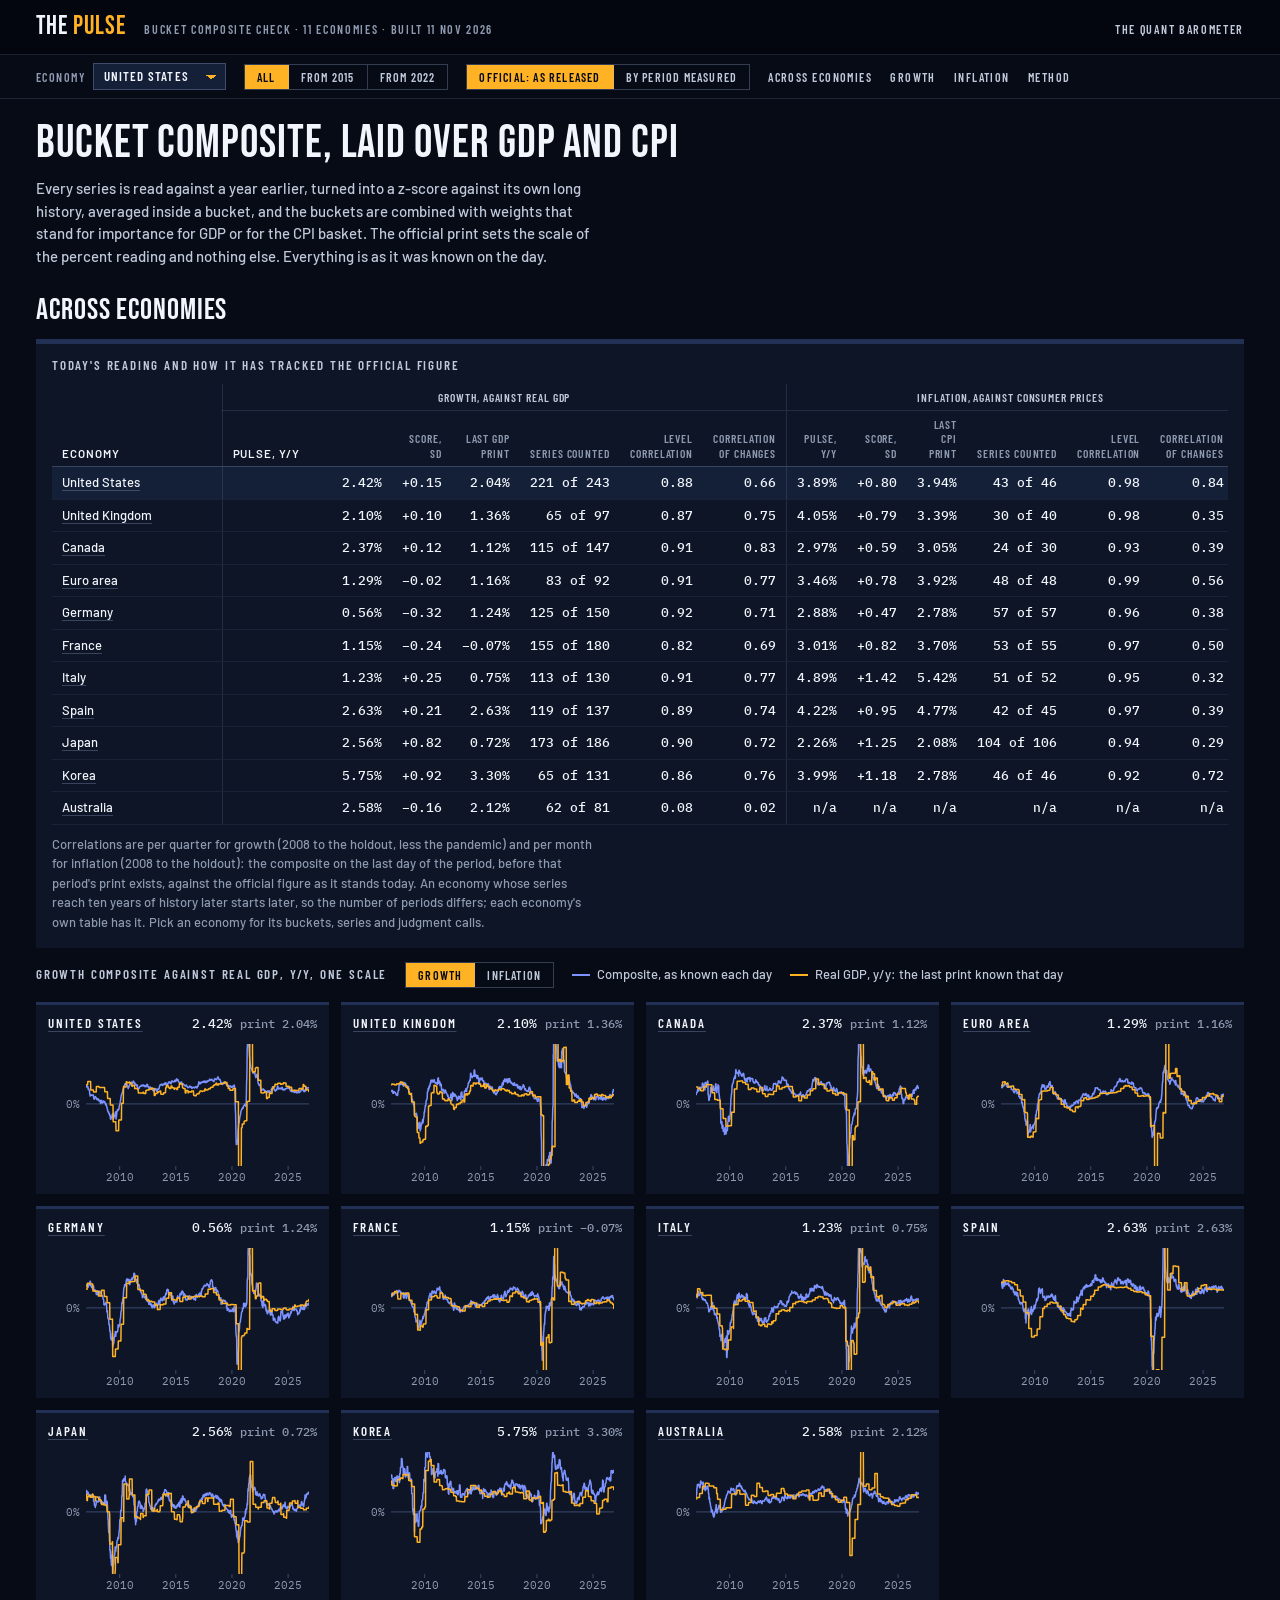
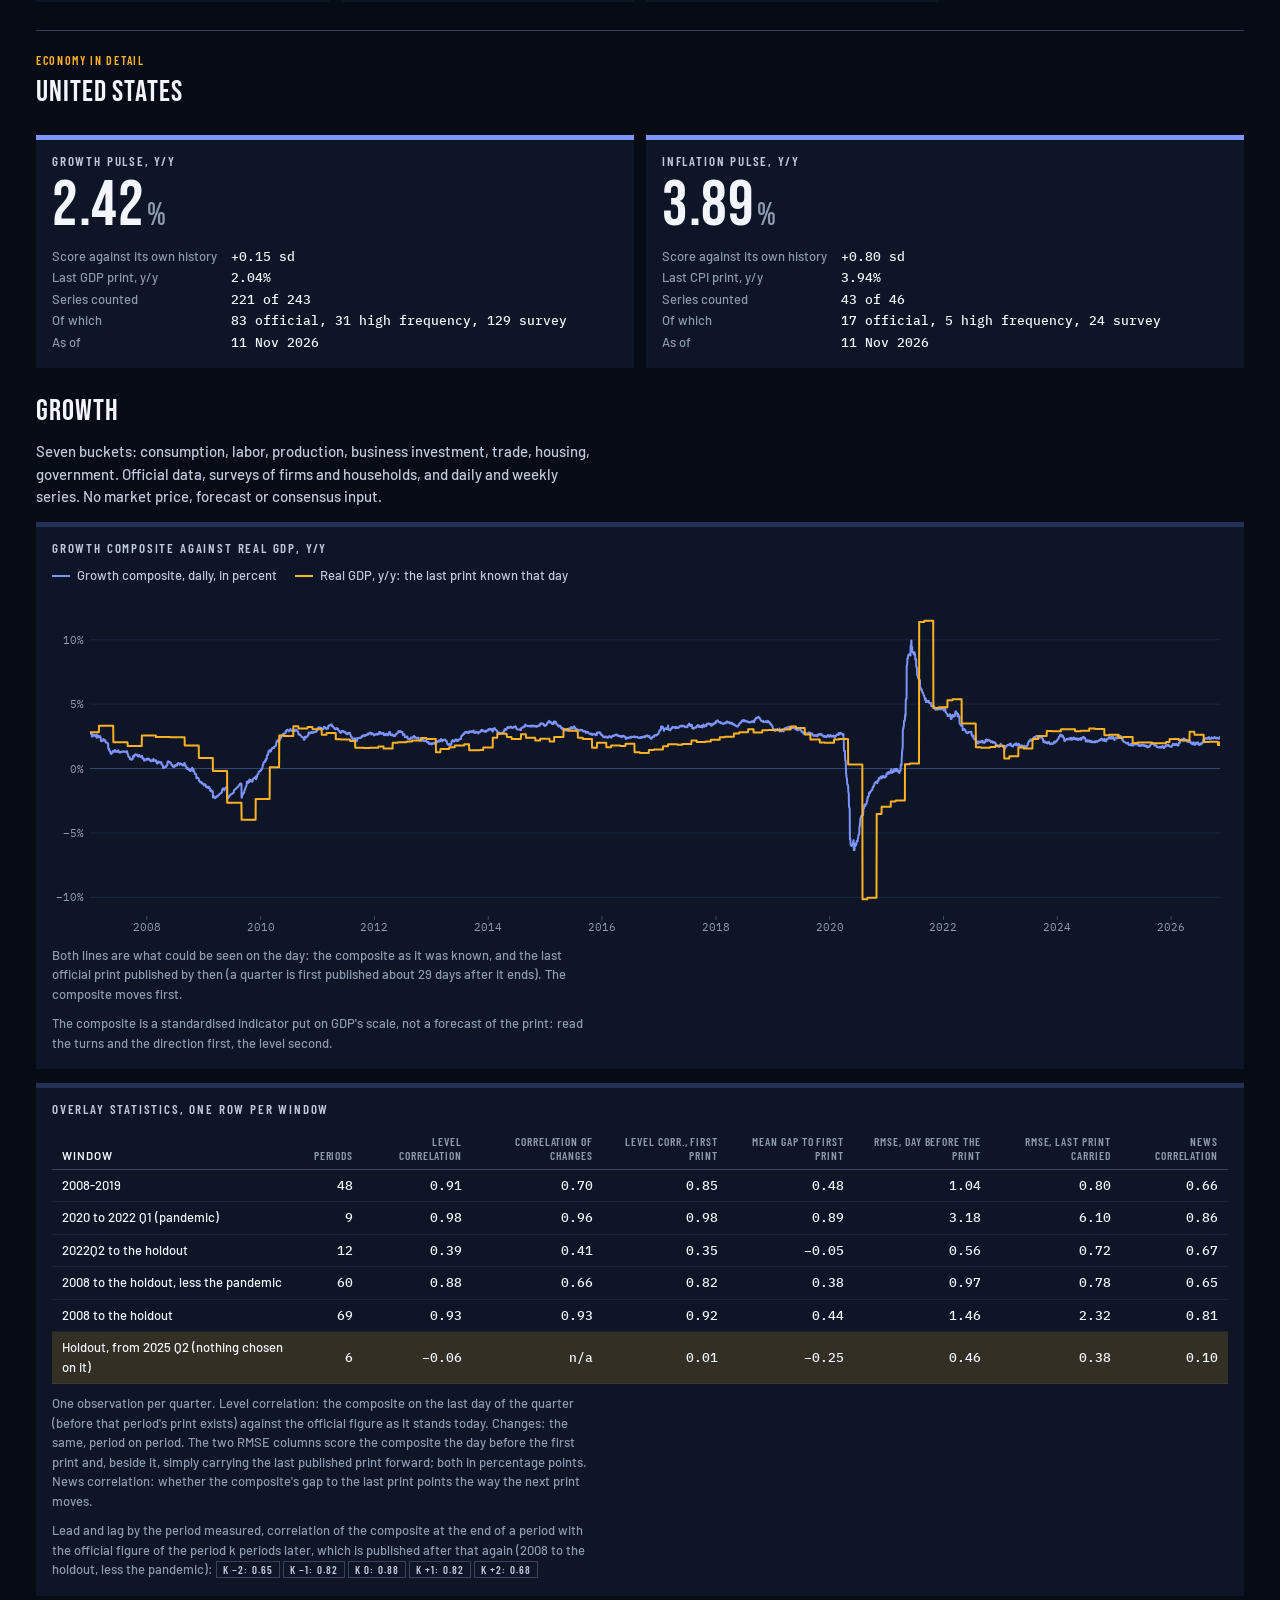
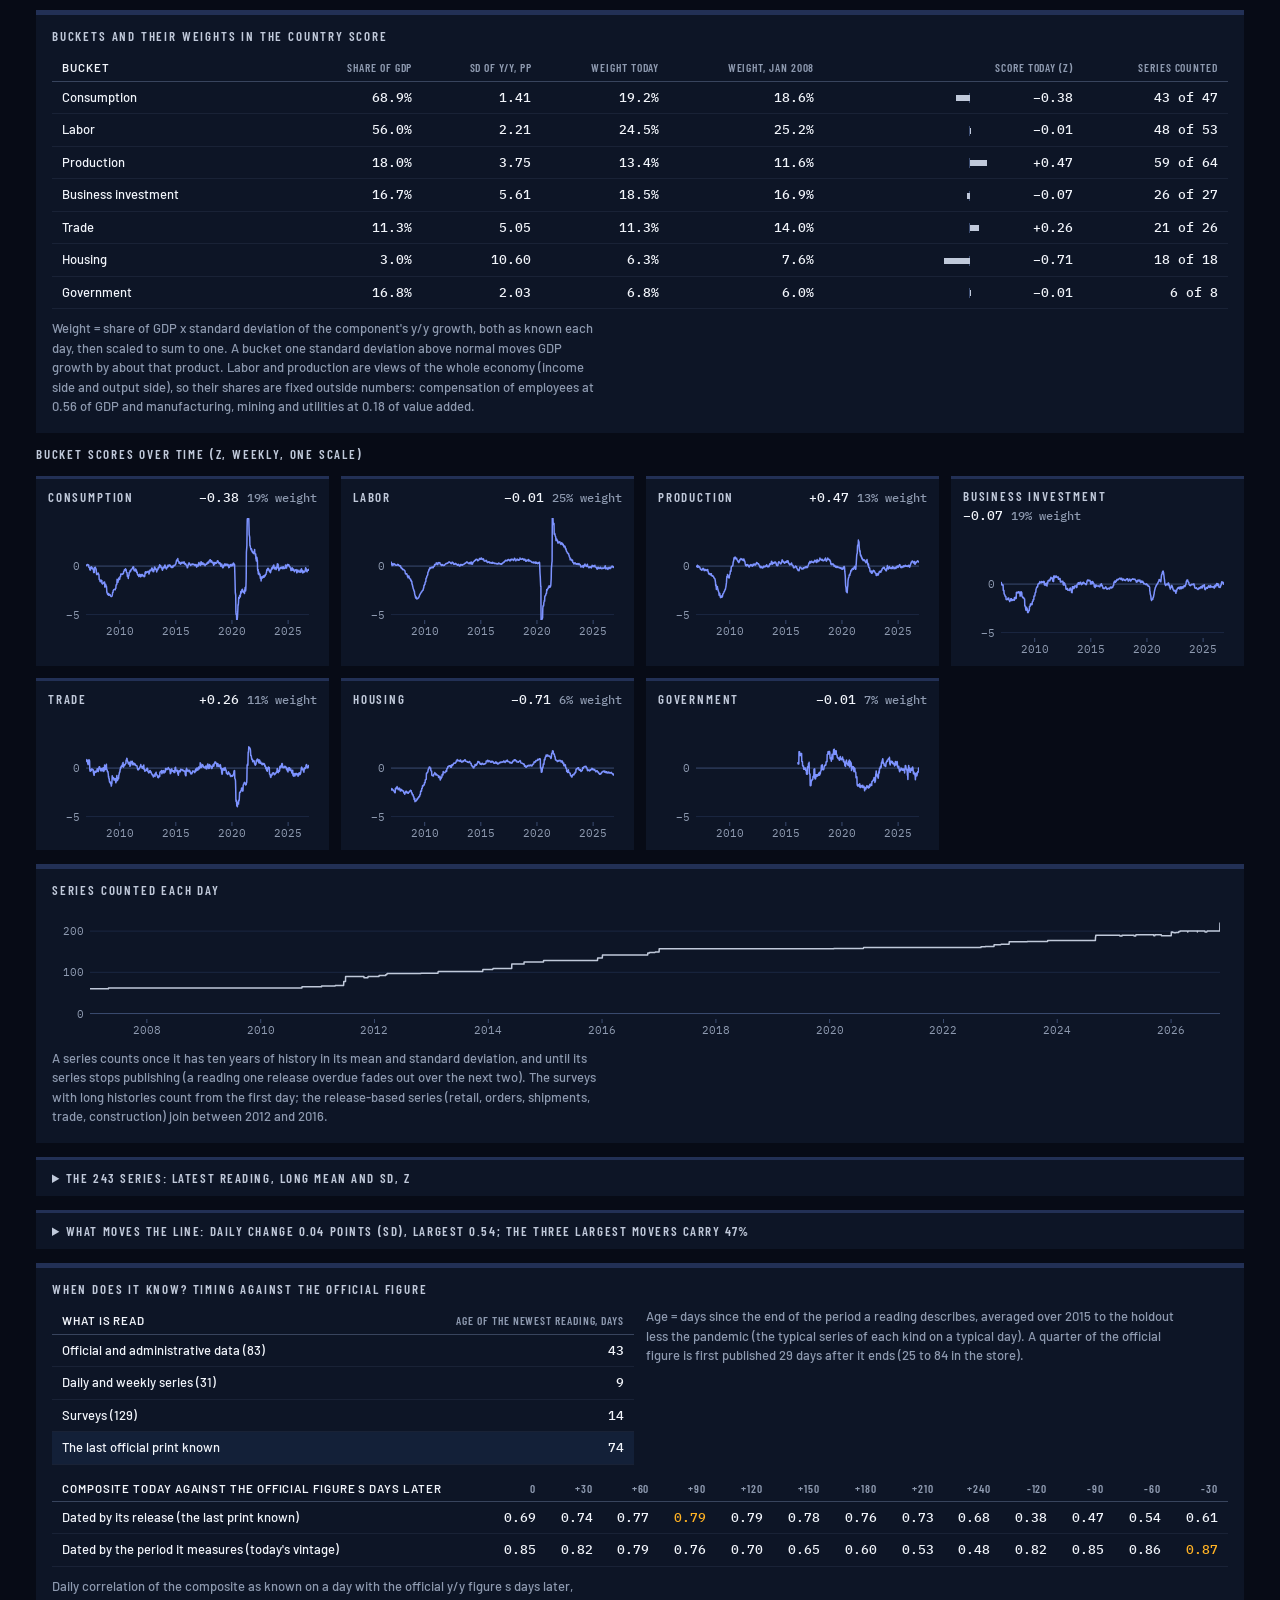
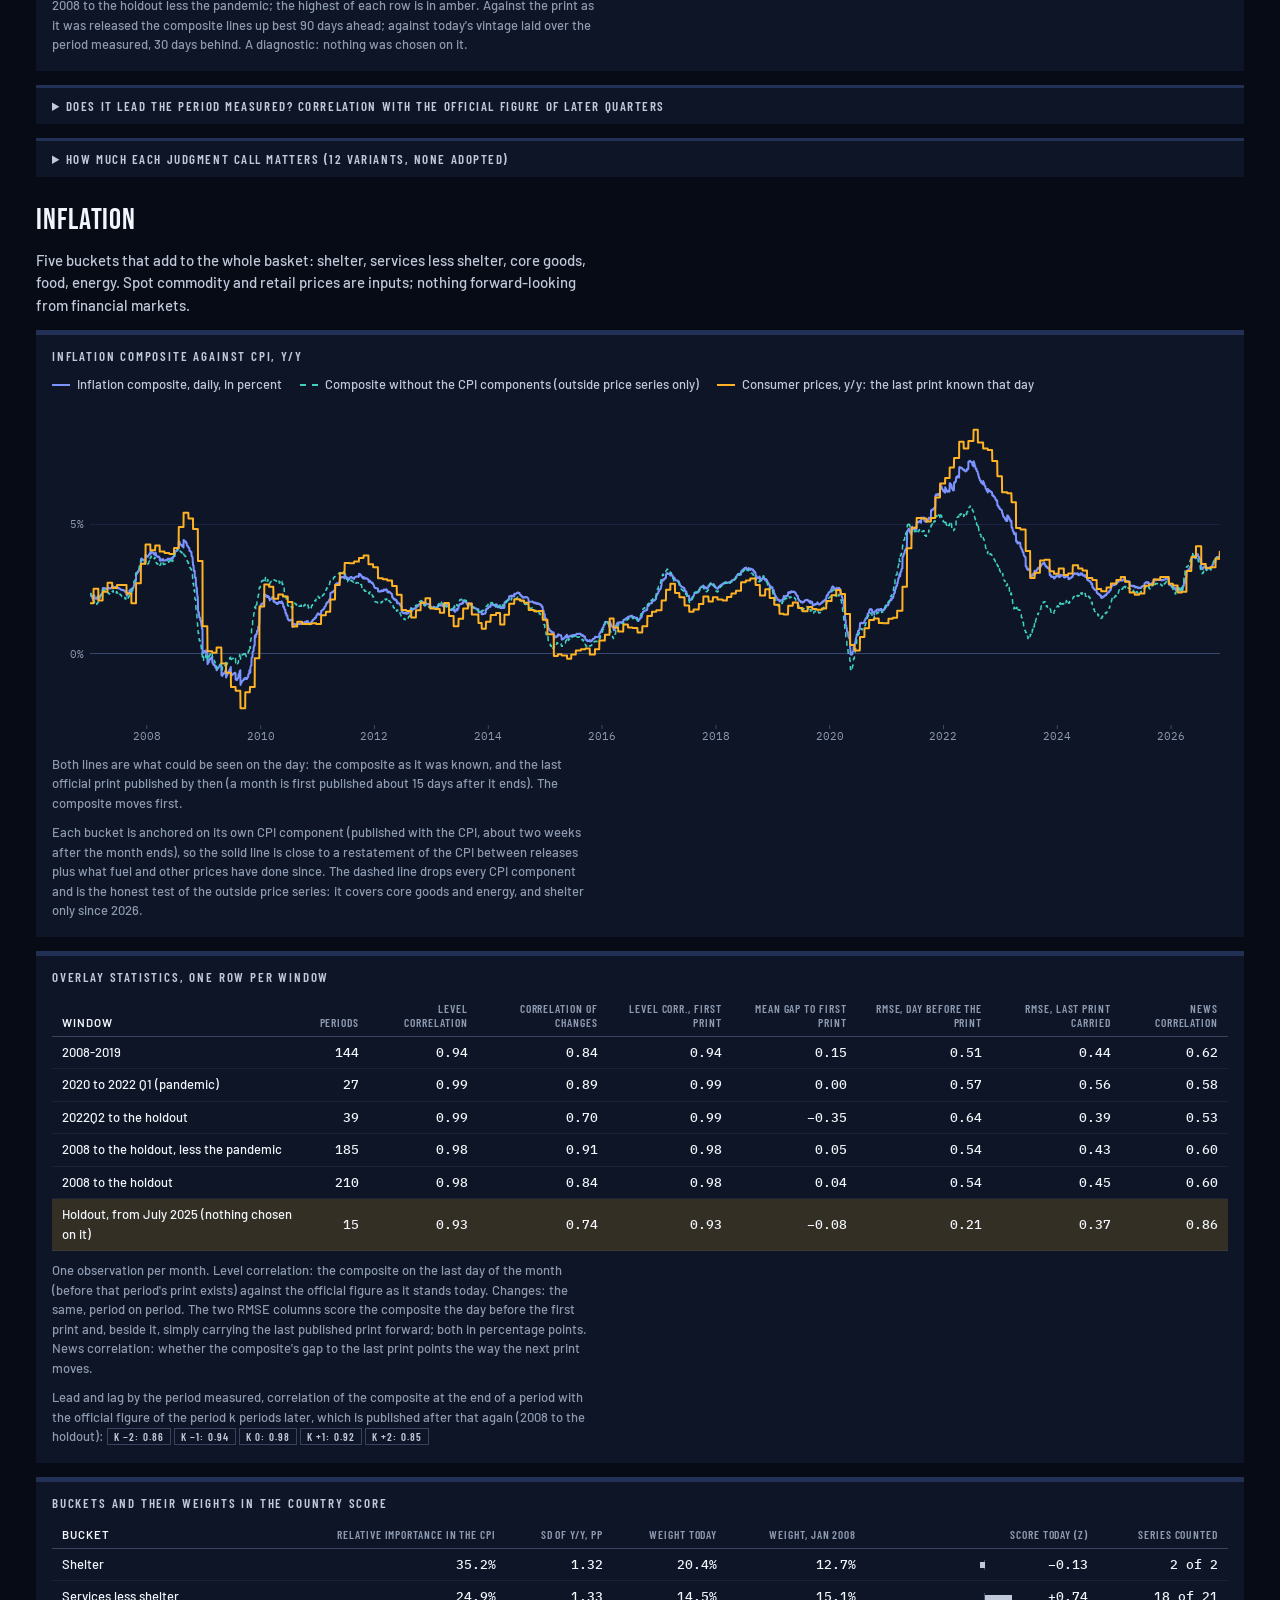
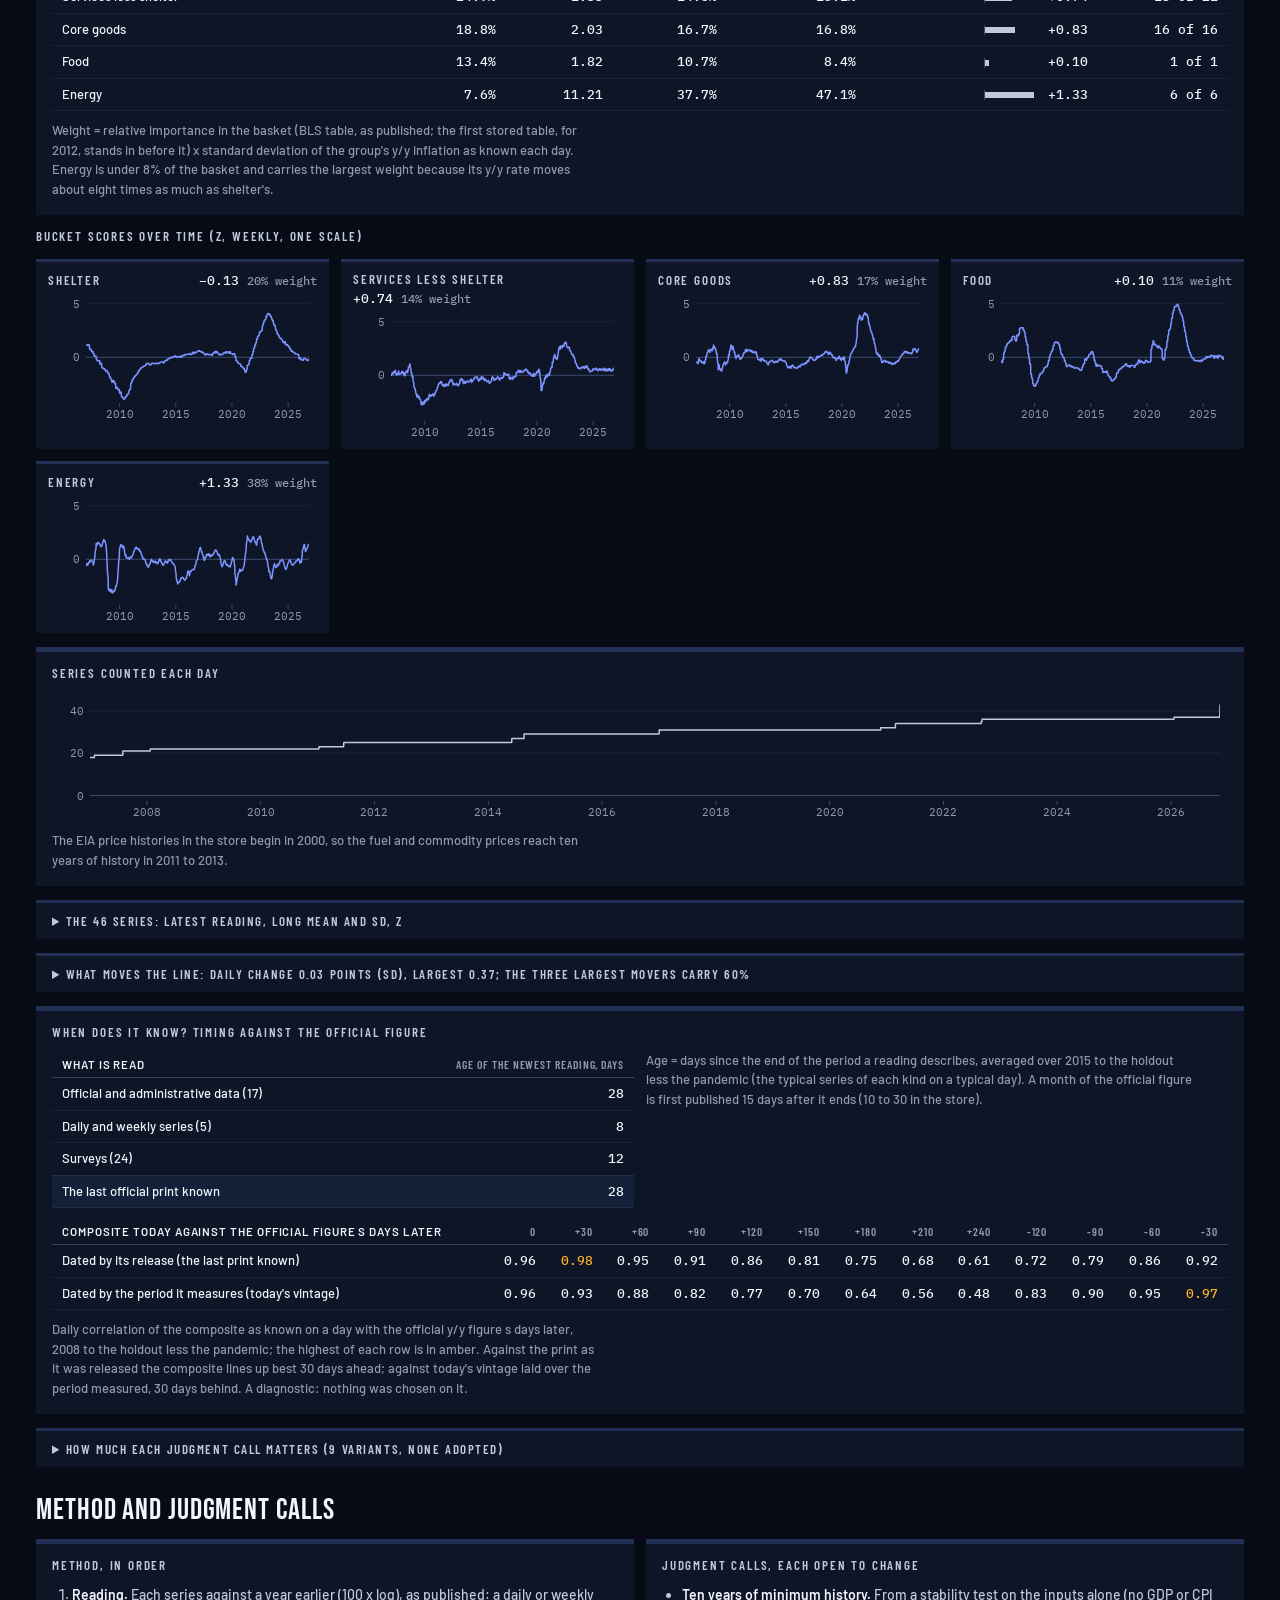
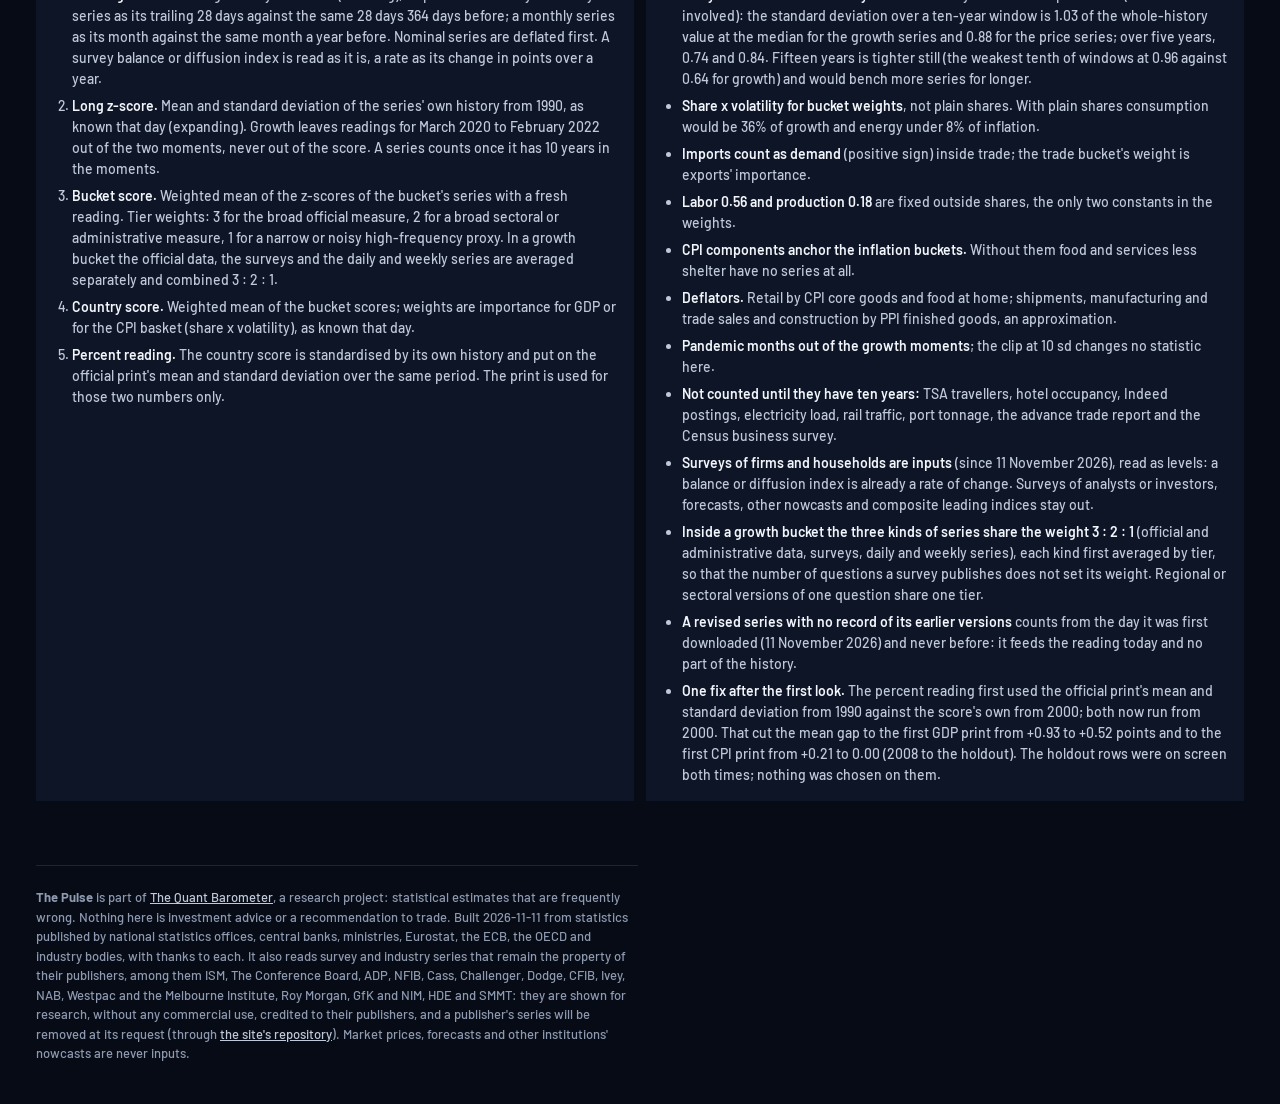
==== pulse/index.html @ 600da740 "Site build 2026-11-11 01:05 UTC (nowcasts run 2026-11-11 00:55 UTC)" ====
<!doctype html>
<html lang="en-GB" data-macro-site="barometer">
<meta charset="utf-8">
<meta name="viewport" content="width=device-width, initial-scale=1, viewport-fit=cover">
<link rel="icon" href="data:,">
<meta name="description" content="The Pulse: a daily reading of growth and inflation against a year earlier for eleven economies, built from published statistics, surveys and high-frequency data, every figure dated by when it was published.">
<style>body { margin: 0; } img { max-width: 100%; } [hidden] { display: none !important; }
.home { margin-left: auto; color: var(--ink-2); font: 600 12px/1.2 var(--font-cond); letter-spacing: 0.14em; text-transform: uppercase; text-decoration: none; }
.home:hover { color: var(--amber); }
.foot { border-top: 1px solid var(--line-2); margin-top: 8px; padding-block: 22px 40px; color: var(--ink-3); font-size: 13px; max-width: 86ch; }
.foot a { color: var(--ink-2); }</style>
<title>The Pulse · The Quant Barometer</title>
<meta name="claude:viewport-fit-sides" content="cover">
<link rel="stylesheet" href="https://fonts.googleapis.com/css2?family=Barlow:wght@400;500;600&family=Barlow+Condensed:wght@500;600&family=Bebas+Neue&family=IBM+Plex+Mono:wght@400;500&display=swap">
<style>
/* The Quant Macro family look (site/barometer/assets/base.css): midnight navy, amber mark, cobalt for
   "ours". One theme by design, so every colour is set here. */
:root {
  color-scheme: dark;
  --bg: #070b16; --block: #03060e; --s-1: #0d1526; --s-2: #132038; --s-3: #1b2740;
  --card-rule: #223055; --ink-1: #f2f5fb; --ink-2: #c0c9da; --ink-3: #8e9ab0; --ink-4: #56617a;
  --line-1: rgba(170,190,235,0.08); --line-2: rgba(170,190,235,0.14); --line-3: rgba(170,190,235,0.28);
  --grid: #1a2641; --axis: #3a4b70;
  --ours: #7d93ff; --official: #ffb224; --alt: #3fd0c0; --amber: #ffb224; --amber-soft: rgba(255,178,36,0.16);
  --font-display: "Bebas Neue", "Oswald", Impact, "Arial Narrow", sans-serif;
  --font-ui: "Barlow", system-ui, -apple-system, "Segoe UI", Roboto, sans-serif;
  --font-cond: "Barlow Condensed", "Barlow", "Arial Narrow", sans-serif;
  --font-num: "IBM Plex Mono", ui-monospace, SFMono-Regular, Menlo, Consolas, monospace;
}
* { box-sizing: border-box; }
body { background: var(--bg); color: var(--ink-1); font: 500 14px/1.5 var(--font-ui); -webkit-font-smoothing: antialiased; }
.band { background: var(--block); border-bottom: 1px solid var(--line-2); }
.wrap { max-width: 1240px; margin: 0 auto; padding-left: max(16px, env(safe-area-inset-left, 0px)); padding-right: max(16px, env(safe-area-inset-right, 0px)); }
.top { display: flex; flex-wrap: wrap; align-items: baseline; gap: 6px 18px; padding-block: 14px; }
.mark { font: 400 26px/1 var(--font-display); letter-spacing: 0.04em; }
.mark i { font-style: normal; color: var(--amber); }
.kick { font: 600 12px/1.2 var(--font-cond); letter-spacing: 0.14em; text-transform: uppercase; color: var(--ink-3); }
main.wrap { padding-block: 22px 56px; display: flex; flex-direction: column; gap: 28px; }
h1 { margin: 0; font: 400 clamp(30px, 5vw, 46px)/1 var(--font-display); letter-spacing: 0.02em; text-wrap: balance; }
h2 { margin: 0; font: 400 30px/1 var(--font-display); letter-spacing: 0.03em; }
h3 { margin: 0; font: 600 13px/1.2 var(--font-cond); letter-spacing: 0.14em; text-transform: uppercase; color: var(--ink-2); }
p { margin: 0; }
.lede { max-width: 70ch; color: var(--ink-2); font-size: 15px; }
.note { max-width: 78ch; color: var(--ink-3); font-size: 13px; }
.tiles { display: grid; grid-template-columns: repeat(auto-fit, minmax(260px, 1fr)); gap: 12px; }
.tile { background: var(--s-1); border-top: 5px solid var(--card-rule); padding: 14px 16px 16px; min-width: 0; }
.tile.g { border-top-color: var(--ours); }
.tile .big { font: 400 64px/0.95 var(--font-display); letter-spacing: 0.01em; margin-top: 6px; }
.tile .big small { font-size: 0.5em; color: var(--ink-3); margin-left: 2px; }
.tile dl { display: grid; grid-template-columns: auto 1fr; gap: 2px 14px; margin: 10px 0 0; font-size: 13px; }
.tile dt { color: var(--ink-3); } .tile dd { margin: 0; font-family: var(--font-num); color: var(--ink-1); }
.bar { position: sticky; top: env(safe-area-inset-top, 0px); z-index: 5; background: var(--bg); border-bottom: 1px solid var(--line-2); }
.bar .wrap { display: flex; flex-wrap: wrap; align-items: center; gap: 8px 18px; padding-block: 8px; }
.seg { display: inline-flex; border: 1px solid var(--line-3); }
.seg button { appearance: none; background: transparent; color: var(--ink-2); border: 0; border-right: 1px solid var(--line-3); padding: 6px 12px;
  font: 600 12px/1 var(--font-cond); letter-spacing: 0.1em; text-transform: uppercase; cursor: pointer; }
.seg button:last-child { border-right: 0; }
.seg button[aria-pressed="true"] { background: var(--amber); color: #070b16; }
.seg button:focus-visible, a:focus-visible, summary:focus-visible { outline: 2px solid var(--amber); outline-offset: 2px; }
.bar a { color: var(--ink-2); font: 600 12px/1 var(--font-cond); letter-spacing: 0.12em; text-transform: uppercase; text-decoration: none; }
.bar a:hover { color: var(--amber); }
section { display: flex; flex-direction: column; gap: 14px; scroll-margin-top: 60px; }
.card { background: var(--s-1); border-top: 5px solid var(--card-rule); padding: 14px 16px 16px; display: flex; flex-direction: column; gap: 10px; min-width: 0; }
.legend { display: flex; flex-wrap: wrap; gap: 4px 18px; font-size: 13px; color: var(--ink-2); }
.legend span { display: inline-flex; align-items: center; gap: 7px; }
.legend i { width: 18px; height: 0; border-top: 2px solid; display: inline-block; }
.legend i.dash { border-top-style: dashed; }
.legend b { font: 500 13px var(--font-num); color: var(--ink-1); }
.chart { position: relative; width: 100%; }
.chart svg { display: block; width: 100%; touch-action: pan-y; }
.chart text { font: 400 11px var(--font-num); fill: var(--ink-3); }
.tip { position: absolute; pointer-events: none; background: var(--block); border: 1px solid var(--line-3); padding: 7px 9px; font-size: 12px; min-width: 150px;
  color: var(--ink-2); z-index: 3; white-space: nowrap; }
.tip strong { display: block; font: 600 12px var(--font-cond); letter-spacing: 0.1em; text-transform: uppercase; color: var(--ink-1); margin-bottom: 3px; }
.tip div { display: flex; align-items: center; gap: 7px; }
.tip i { width: 12px; height: 0; border-top: 2px solid; }
.tip b { margin-left: auto; padding-left: 12px; font: 500 12px var(--font-num); color: var(--ink-1); }
.minis { display: grid; grid-template-columns: repeat(auto-fit, minmax(250px, 1fr)); gap: 12px; }
.mini { background: var(--s-1); border-top: 3px solid var(--card-rule); padding: 10px 12px 8px; min-width: 0; }
.mini header { display: flex; flex-wrap: wrap; justify-content: space-between; align-items: baseline; gap: 2px 10px; margin-bottom: 4px; }
.mini header span { display: inline-flex; align-items: baseline; gap: 8px; white-space: nowrap; }
.mini header b { font: 500 13px var(--font-num); }
.mini header small { color: var(--ink-3); font: 500 12px var(--font-num); }
.scroll { overflow-x: auto; }
table { border-collapse: collapse; width: 100%; font-size: 13px; }
th { text-align: right; font: 600 11.5px/1.25 var(--font-cond); letter-spacing: 0.08em; text-transform: uppercase; color: var(--ink-3); padding: 6px 10px; border-bottom: 1px solid var(--line-3); vertical-align: bottom; }
td { text-align: right; padding: 6px 10px; border-bottom: 1px solid var(--line-1); font-family: var(--font-num); color: var(--ink-1); white-space: nowrap; }
th:first-child, td:first-child { text-align: left; font-family: var(--font-ui); color: var(--ink-1); white-space: normal; min-width: 170px; }
td.t { text-align: left; font-family: var(--font-ui); color: var(--ink-2); white-space: normal; }
tr.hold td { background: var(--amber-soft); }
tr.spec td { background: var(--s-2); }
tr.off td { color: var(--ink-3); } tr.off td:first-child { color: var(--ink-3); }
.zbar { display: inline-block; width: 110px; height: 10px; position: relative; background: linear-gradient(var(--axis), var(--axis)) center / 1px 100% no-repeat; vertical-align: middle; margin-right: 8px; }
.zbar i { position: absolute; top: 2px; height: 6px; background: var(--ink-2); }
details { background: var(--s-1); border-top: 3px solid var(--card-rule); }
summary { cursor: pointer; padding: 10px 16px; font: 600 13px var(--font-cond); letter-spacing: 0.12em; text-transform: uppercase; color: var(--ink-2); }
details > div { padding: 0 16px 14px; }
.cols { display: grid; grid-template-columns: repeat(auto-fit, minmax(300px, 1fr)); gap: 12px; }
ol, ul { margin: 0; padding-left: 20px; color: var(--ink-2); max-width: 82ch; display: flex; flex-direction: column; gap: 6px; }
li b { color: var(--ink-1); font-weight: 600; }
.pill { display: inline-block; font: 600 11px var(--font-cond); letter-spacing: 0.1em; text-transform: uppercase; padding: 1px 6px; border: 1px solid var(--line-3); color: var(--ink-2); }
.bar select { appearance: none; background: var(--s-2); color: var(--ink-1); border: 1px solid var(--line-3); padding: 6px 28px 6px 10px;
  font: 600 13px/1 var(--font-cond); letter-spacing: 0.08em; text-transform: uppercase; cursor: pointer; border-radius: 0;
  background-image: linear-gradient(45deg, transparent 50%, var(--amber) 50%), linear-gradient(135deg, var(--amber) 50%, transparent 50%);
  background-position: calc(100% - 14px) 55%, calc(100% - 9px) 55%; background-size: 5px 5px; background-repeat: no-repeat; }
.bar select:focus-visible, td button:focus-visible, .mini button:focus-visible { outline: 2px solid var(--amber); outline-offset: 2px; }
.bar label { font: 600 12px/1 var(--font-cond); letter-spacing: 0.12em; text-transform: uppercase; color: var(--ink-3); display: inline-flex; align-items: center; gap: 8px; }
td button, .mini button { appearance: none; background: none; border: 0; padding: 0; color: var(--ink-1); font: inherit; cursor: pointer; text-align: left;
  text-decoration: underline; text-decoration-color: var(--line-3); text-underline-offset: 3px; }
td button:hover, .mini button:hover { color: var(--amber); }
.mini button { font: 600 13px/1.2 var(--font-cond); letter-spacing: 0.14em; text-transform: uppercase; }
tr.cur td { background: var(--s-2); }
th.grp { text-align: center; border-bottom: 1px solid var(--line-2); color: var(--ink-2); }
td.sep, th.sep { border-left: 1px solid var(--line-2); }
.chead { display: flex; flex-direction: column; gap: 10px; scroll-margin-top: 60px; border-top: 1px solid var(--line-3); padding-top: 22px; }
.chead .kick { color: var(--amber); }
</style>

<div class="band"><div class="wrap top">
  <span class="mark">THE <i>PULSE</i></span>
  <span class="kick" id="kick"></span>
  <a class="home" href="../">The Quant Barometer</a>
</div></div>
<div class="bar"><div class="wrap">
  <label>Economy <select id="pick" aria-label="Economy"></select></label>
  <div class="seg" id="range" role="group" aria-label="Chart range"></div>
  <div class="seg" id="dating" role="group" aria-label="How the official figure is dated"></div>
  <a href="#all">Across economies</a><a href="#growth">Growth</a><a href="#inflation" id="navinf">Inflation</a><a href="#method">Method</a>
</div></div>
<main class="wrap">
  <div style="display:flex;flex-direction:column;gap:10px">
    <h1>Bucket composite, laid over GDP and CPI</h1>
    <p class="lede">Every series is read against a year earlier, turned into a z-score against its own long history, averaged inside a bucket, and the buckets are combined with weights that stand for importance for GDP or for the CPI basket. The official print sets the scale of the percent reading and nothing else. Everything is as it was known on the day.</p>
  </div>
  <section id="all">
    <h2>Across economies</h2>
    <div class="card"><h3>Today's reading and how it has tracked the official figure</h3><div class="scroll" id="sumtable"></div>
      <p class="note" id="sumnote"></p></div>
    <div style="display:flex;flex-wrap:wrap;align-items:center;gap:8px 18px">
      <h3 id="sumtitle"></h3><div class="seg" id="sumkey" role="group" aria-label="Composite shown"></div>
      <div class="legend" id="sumlegend"></div>
    </div>
    <div class="minis" id="summinis"></div>
  </section>
  <div class="chead" id="country">
    <span class="kick">Economy in detail</span>
    <h2 id="cname"></h2>
    <ul id="about" class="note"></ul>
  </div>
  <div class="tiles" id="tiles"></div>
  <section id="growth"></section>
  <section id="inflation"></section>
  <section id="method">
    <h2>Method and judgment calls</h2>
    <div class="cols">
      <div class="card"><h3>Method, in order</h3><ol id="steps"></ol></div>
      <div class="card"><h3>Judgment calls, each open to change</h3><ul id="calls"></ul></div>
    </div>
  </section>
</main>

<script>
const DATA = {"order":["us","uk","ca","ea","de","fr","it","es","jp","kr","au"],"countries":{"us":{"name":"United States","notes":[],"built":"2026-11-11","blocks":{"growth":{"target":"gdp","stats":{"2008-2019":{"n":48,"corr_end_latest":0.91,"corr_end_first":0.85,"corr_changes":0.7,"rmse_end_first":0.93,"bias_end_first":0.48,"rmse_pre_first":1.04,"rmse_known_first":0.8,"corr_known_first":0.84,"corr_news":0.66},"2020-2022Q1 (pandemic)":{"n":9,"corr_end_latest":0.98,"corr_end_first":0.98,"corr_changes":0.96,"rmse_end_first":2.14,"bias_end_first":0.89,"rmse_pre_first":3.18,"rmse_known_first":6.1,"corr_known_first":0.44,"corr_news":0.86},"2022Q2 to the holdout":{"n":12,"corr_end_latest":0.39,"corr_end_first":0.35,"corr_changes":0.41,"rmse_end_first":0.65,"bias_end_first":-0.05,"rmse_pre_first":0.56,"rmse_known_first":0.72,"corr_known_first":0.52,"corr_news":0.67},"holdout":{"n":6,"corr_end_latest":-0.06,"corr_end_first":0.01,"corr_changes":null,"rmse_end_first":0.47,"bias_end_first":-0.25,"rmse_pre_first":0.46,"rmse_known_first":0.38,"corr_known_first":-0.0,"corr_news":0.1},"2008 to the holdout, less the pandemic":{"n":60,"corr_end_latest":0.88,"corr_end_first":0.82,"corr_changes":0.66,"rmse_end_first":0.88,"bias_end_first":0.38,"rmse_pre_first":0.97,"rmse_known_first":0.78,"corr_known_first":0.83,"corr_news":0.65},"2008 to the holdout":{"n":69,"corr_end_latest":0.93,"corr_end_first":0.92,"corr_changes":0.93,"rmse_end_first":1.13,"bias_end_first":0.44,"rmse_pre_first":1.46,"rmse_known_first":2.32,"corr_known_first":0.55,"corr_news":0.81}},"lead_lag":{"-2":0.65,"-1":0.82,"0":0.88,"1":0.82,"2":0.68},"sensitivity":{"as specified":{"n":60,"corr_end_latest":0.88,"corr_end_first":0.82,"corr_changes":0.66,"rmse_end_first":0.88,"bias_end_first":0.38,"rmse_pre_first":0.97,"rmse_known_first":0.78,"corr_known_first":0.83,"corr_news":0.65,"corr_with_spec":1.0,"series_live":221},"bucket weights: shares only":{"n":60,"corr_end_latest":0.87,"corr_end_first":0.79,"corr_changes":0.63,"rmse_end_first":0.94,"bias_end_first":0.35,"rmse_pre_first":1.01,"rmse_known_first":0.78,"corr_known_first":0.83,"corr_news":0.61,"corr_with_spec":0.99,"series_live":221},"bucket weights: equal":{"n":60,"corr_end_latest":0.87,"corr_end_first":0.83,"corr_changes":0.67,"rmse_end_first":0.87,"bias_end_first":0.39,"rmse_pre_first":0.98,"rmse_known_first":0.78,"corr_known_first":0.83,"corr_news":0.67,"corr_with_spec":0.98,"series_live":221},"buckets rescaled to unit sd before combining":{"n":60,"corr_end_latest":0.84,"corr_end_first":0.81,"corr_changes":0.59,"rmse_end_first":0.86,"bias_end_first":0.34,"rmse_pre_first":0.96,"rmse_known_first":0.78,"corr_known_first":0.83,"corr_news":0.57,"corr_with_spec":0.98,"series_live":221},"no clip":{"n":60,"corr_end_latest":0.88,"corr_end_first":0.82,"corr_changes":0.66,"rmse_end_first":0.88,"bias_end_first":0.38,"rmse_pre_first":0.97,"rmse_known_first":0.78,"corr_known_first":0.83,"corr_news":0.65,"corr_with_spec":1.0,"series_live":221},"clip at 3":{"n":60,"corr_end_latest":0.87,"corr_end_first":0.81,"corr_changes":0.66,"rmse_end_first":0.9,"bias_end_first":0.4,"rmse_pre_first":0.97,"rmse_known_first":0.78,"corr_known_first":0.83,"corr_news":0.64,"corr_with_spec":0.97,"series_live":221},"minimum history 5 years":{"n":60,"corr_end_latest":0.85,"corr_end_first":0.78,"corr_changes":0.64,"rmse_end_first":0.98,"bias_end_first":0.44,"rmse_pre_first":1.06,"rmse_known_first":0.78,"corr_known_first":0.83,"corr_news":0.62,"corr_with_spec":1.0,"series_live":227},"minimum history 15 years":{"n":60,"corr_end_latest":0.84,"corr_end_first":0.83,"corr_changes":0.62,"rmse_end_first":0.85,"bias_end_first":0.42,"rmse_pre_first":0.92,"rmse_known_first":0.78,"corr_known_first":0.83,"corr_news":0.6,"corr_with_spec":0.99,"series_live":180},"tiers alone inside a kind (no signal shares)":{"n":60,"corr_end_latest":0.87,"corr_end_first":0.82,"corr_changes":0.65,"rmse_end_first":0.88,"bias_end_first":0.38,"rmse_pre_first":0.98,"rmse_known_first":0.78,"corr_known_first":0.83,"corr_news":0.65,"corr_with_spec":1.0,"series_live":221},"series weighted by tier alone (no shares by kind)":{"n":60,"corr_end_latest":0.85,"corr_end_first":0.77,"corr_changes":0.6,"rmse_end_first":0.97,"bias_end_first":0.34,"rmse_pre_first":1.02,"rmse_known_first":0.78,"corr_known_first":0.83,"corr_news":0.58,"corr_with_spec":0.99,"series_live":221},"without the surveys":{"n":60,"corr_end_latest":0.88,"corr_end_first":0.86,"corr_changes":0.67,"rmse_end_first":0.86,"bias_end_first":0.49,"rmse_pre_first":0.97,"rmse_known_first":0.78,"corr_known_first":0.83,"corr_news":0.72,"corr_with_spec":0.97,"series_live":98},"surveys alone":{"n":60,"corr_end_latest":0.59,"corr_end_first":0.49,"corr_changes":0.17,"rmse_end_first":1.47,"bias_end_first":0.07,"rmse_pre_first":1.5,"rmse_known_first":0.78,"corr_known_first":0.83,"corr_news":0.34,"corr_with_spec":0.78,"series_live":123},"pandemic months kept in the mean and sd":{"n":60,"corr_end_latest":0.88,"corr_end_first":0.83,"corr_changes":0.66,"rmse_end_first":0.87,"bias_end_first":0.38,"rmse_pre_first":0.96,"rmse_known_first":0.78,"corr_known_first":0.83,"corr_news":0.65,"corr_with_spec":0.98,"series_live":223}},"last":{"date":"2026-11-11","headline":2.42,"z":0.15,"score":-0.04,"n_series":221,"official":2.04,"target_mean":2.21,"target_sd":1.46},"daily":{"start":"2007-01-01","headline":[2.69,2.7,2.7,2.68,2.71,2.71,2.71,2.71,2.71,2.72,2.76,2.77,2.77,2.48,2.48,2.48,2.48,2.48,2.52,2.54,2.54,2.61,2.6,2.6,2.59,2.62,2.62,2.61,2.61,2.61,2.62,2.59,2.53,2.6,2.55,2.55,2.55,2.55,2.53,2.55,2.51,2.51,2.39,2.39,2.64,2.62,2.58,2.58,2.58,2.52,2.47,2.47,2.46,2.43,2.43,2.43,2.43,2.43,2.53,2.54,2.53,2.45,2.51,2.51,2.51,2.51,2.51,2.48,2.43,2.43,2.15,2.15,2.13,2.12,2.12,2.12,2.12,2.16,2.16,2.16,2.18,2.19,2.19,2.19,2.19,2.19,2.29,2.29,2.28,2.25,2.25,2.25,2.2,2.14,2.15,2.17,2.17,2.17,2.17,2.19,2.05,2.05,2.05,2.02,2.02,2.02,2.02,2.02,2.02,2.0,2.0,1.97,1.97,1.97,1.97,1.96,1.93,1.56,1.56,1.55,1.56,1.56,1.54,1.41,1.41,1.41,1.41,1.41,1.41,1.31,1.29,1.29,1.29,1.16,1.16,1.16,1.17,1.15,1.13,1.25,1.25,1.22,1.22,1.24,1.25,1.25,1.25,1.36,1.36,1.36,1.37,1.3,1.3,1.32,1.39,1.39,1.39,1.4,1.39,1.39,1.44,1.44,1.3,1.3,1.33,1.3,1.3,1.3,1.3,1.31,1.35,1.34,1.31,1.31,1.31,1.31,1.31,1.31,1.34,1.36,1.41,1.42,1.42,1.38,1.27,1.27,1.26,1.26,1.26,1.26,1.27,1.26,1.24,1.25,1.28,1.28,1.28,1.28,1.28,1.27,1.29,1.29,1.3,1.3,1.3,1.3,1.3,1.29,1.33,1.33,1.33,1.31,1.31,1.3,1.35,1.3,1.3,1.3,1.3,1.31,1.31,1.3,1.3,1.3,1.3,1.29,1.29,1.3,1.3,1.31,1.31,1.31,1.31,1.34,1.34,1.34,1.34,1.34,1.34,1.2,1.2,1.2,1.11,1.11,1.11,1.02,0.95,0.95,0.95,0.88,0.88,0.88,0.87,0.87,0.89,0.84,0.74,0.74,0.74,0.75,0.75,0.73,0.76,0.74,0.69,0.69,0.69,0.69,0.69,0.7,0.75,0.75,0.74,0.74,0.74,0.74,0.97,0.97,0.97,0.97,0.98,0.98,0.98,0.92,0.96,0.96,1.05,1.05,1.05,1.05,1.06,1.11,1.06,1.06,1.07,1.07,1.07,1.06,1.07,1.07,1.04,1.04,1.04,1.09,1.08,1.03,1.0,0.95,0.95,0.95,0.95,0.95,0.95,0.94,0.94,0.94,1.05,0.93,0.93,0.93,0.94,0.94,0.94,0.96,0.96,0.9,0.92,0.92,0.92,0.92,0.92,0.93,0.95,0.98,0.98,0.98,0.91,0.77,0.77,0.77,0.77,0.77,0.77,0.78,0.78,0.74,0.74,0.62,0.63,0.63,0.63,0.63,0.66,0.65,0.67,0.7,0.7,0.7,0.71,0.71,0.69,0.75,0.75,0.76,0.71,0.71,0.7,0.69,0.76,0.77,0.77,0.77,0.77,0.77,0.72,0.71,0.71,0.71,0.75,0.75,0.75,0.75,0.72,0.68,0.66,0.66,0.61,0.61,0.6,0.6,0.6,0.6,0.56,0.57,0.57,0.61,0.62,0.62,0.66,0.58,0.58,0.59,0.59,0.61,0.62,0.61,0.61,0.74,0.74,0.59,0.61,0.61,0.61,0.61,0.65,0.6,0.61,0.59,0.6,0.6,0.6,0.6,0.6,0.64,0.59,0.59,0.59,0.48,0.41,0.41,0.4,0.39,0.39,0.39,0.4,0.4,0.51,0.52,0.54,0.55,0.55,0.55,0.55,0.52,0.49,0.46,0.46,0.46,0.46,0.47,0.47,0.46,0.46,0.47,0.47,0.5,0.5,0.5,0.48,0.33,0.34,0.34,0.34,0.34,0.34,0.26,0.24,0.24,0.24,0.05,0.05,0.05,0.05,0.05,0.05,0.06,0.06,0.08,0.08,0.08,0.12,0.13,0.13,0.09,0.1,0.13,0.13,0.2,0.12,0.22,0.22,0.22,0.22,0.22,0.25,0.24,0.24,0.46,0.47,0.55,0.55,0.57,0.57,0.57,0.52,0.5,0.5,0.52,0.49,0.5,0.5,0.5,0.5,0.47,0.46,0.43,0.47,0.48,0.48,0.45,0.36,0.36,0.31,0.31,0.31,0.31,0.28,0.29,0.29,0.3,0.15,0.15,0.16,0.16,0.16,0.15,0.16,0.16,0.13,0.13,0.13,0.13,0.13,0.16,0.24,0.24,0.22,0.22,0.22,0.19,0.28,0.28,0.28,0.28,0.29,0.29,0.24,0.23,0.24,0.24,0.36,0.37,0.37,0.39,0.41,0.4,0.43,0.43,0.43,0.43,0.43,0.42,0.42,0.42,0.3,0.3,0.3,0.34,0.34,0.34,0.4,0.35,0.35,0.35,0.34,0.36,0.36,0.36,0.36,0.37,0.37,0.27,0.25,0.25,0.25,0.26,0.24,0.25,0.24,0.27,0.28,0.28,0.28,0.28,0.28,0.43,0.43,0.43,0.28,0.28,0.28,0.3,0.21,0.17,0.17,0.17,0.17,0.17,0.18,0.04,-0.01,-0.0,0.05,0.06,0.06,0.06,0.06,-0.03,-0.03,-0.03,0.0,0.01,0.01,0.0,-0.1,-0.1,-0.08,-0.08,-0.08,-0.1,-0.11,-0.11,-0.18,-0.18,-0.17,-0.17,-0.17,-0.18,-0.06,-0.06,-0.06,-0.05,0.0,0.01,0.0,0.05,0.06,-0.06,-0.07,-0.07,-0.18,-0.19,-0.06,-0.05,-0.05,-0.05,-0.22,-0.22,-0.21,-0.26,-0.25,-0.25,-0.39,-0.42,-0.42,-0.41,-0.42,-0.42,-0.41,-0.44,-0.44,-0.44,-0.51,-0.75,-0.75,-0.74,-0.74,-0.73,-0.67,-0.69,-0.71,-0.74,-0.74,-0.73,-0.73,-0.73,-0.73,-0.77,-0.76,-0.94,-0.95,-0.94,-0.95,-1.01,-1.03,-1.02,-1.02,-1.01,-1.01,-1.08,-1.05,-1.04,-1.03,-1.07,-1.07,-1.06,-1.05,-1.07,-1.13,-1.15,-1.14,-1.16,-1.15,-1.14,-1.14,-1.18,-1.17,-1.22,-1.21,-1.21,-1.28,-1.26,-1.31,-1.25,-1.24,-1.23,-1.22,-1.22,-1.23,-1.22,-1.28,-1.28,-1.3,-1.27,-1.42,-1.39,-1.39,-1.39,-1.38,-1.44,-1.47,-1.47,-1.45,-1.44,-1.43,-1.43,-1.42,-1.41,-1.5,-1.5,-1.47,-1.46,-1.45,-1.43,-1.41,-1.44,-1.44,-1.56,-1.55,-1.55,-1.54,-1.56,-1.74,-1.74,-1.74,-1.71,-1.7,-1.69,-1.68,-1.67,-1.73,-1.8,-1.79,-1.78,-1.77,-1.76,-1.75,-1.75,-1.78,-2.24,-2.23,-2.21,-2.24,-2.19,-2.18,-2.19,-2.18,-2.17,-2.16,-2.19,-2.26,-2.25,-2.25,-2.31,-2.3,-2.28,-2.27,-2.26,-2.25,-2.22,-2.21,-2.19,-2.18,-2.17,-2.16,-2.15,-2.11,-2.19,-2.18,-2.17,-2.13,-2.11,-2.11,-2.1,-2.09,-2.08,-2.07,-2.06,-2.05,-2.04,-1.99,-1.98,-1.97,-1.96,-1.95,-1.95,-1.93,-1.93,-1.92,-1.94,-1.93,-1.92,-1.87,-1.86,-1.88,-1.87,-1.86,-1.85,-1.66,-1.65,-1.61,-1.61,-1.6,-1.54,-1.56,-1.55,-1.54,-1.54,-1.57,-1.56,-1.57,-1.57,-1.68,-1.67,-1.55,-1.58,-1.57,-1.56,-1.55,-1.52,-1.51,-1.51,-1.46,-1.46,-1.45,-1.45,-1.44,-1.43,-1.42,-1.41,-1.4,-2.35,-2.33,-2.33,-2.29,-2.28,-2.26,-2.26,-2.25,-2.24,-2.24,-2.2,-2.2,-2.18,-2.18,-2.1,-2.09,-2.08,-2.08,-2.06,-2.06,-2.04,-2.04,-2.0,-1.99,-1.99,-1.98,-1.99,-1.99,-2.0,-2.0,-1.97,-1.96,-1.94,-1.92,-1.91,-1.91,-1.9,-1.9,-1.89,-1.88,-1.87,-1.87,-1.86,-1.72,-1.67,-1.67,-1.66,-1.65,-1.65,-1.63,-1.62,-1.61,-1.6,-1.58,-1.56,-1.55,-1.55,-1.55,-1.55,-1.54,-1.53,-1.47,-1.47,-1.46,-1.48,-1.45,-1.45,-1.43,-1.42,-1.42,-1.42,-1.4,-1.39,-1.3,-1.28,-1.28,-1.28,-1.28,-1.28,-1.27,-1.23,-1.18,-1.21,-1.17,-1.17,-1.17,-1.16,-1.16,-1.15,-1.19,-1.19,-1.19,-2.27,-2.25,-2.24,-2.24,-2.04,-2.04,-2.03,-2.03,-2.03,-2.02,-1.98,-1.93,-1.92,-1.92,-1.87,-1.87,-1.86,-1.86,-1.74,-1.67,-1.63,-1.63,-1.62,-1.62,-1.6,-1.47,-1.46,-1.46,-1.43,-1.43,-1.35,-1.34,-1.27,-1.18,-1.02,-1.02,-1.02,-1.01,-1.0,-1.05,-1.04,-1.04,-1.12,-1.07,-1.02,-1.0,-1.07,-1.07,-1.07,-0.91,-0.86,-0.86,-0.86,-0.98,-0.98,-0.98,-0.98,-0.97,-0.9,-0.89,-0.97,-0.94,-0.94,-0.93,-0.95,-1.0,-0.99,-1.02,-1.02,-1.02,-1.02,-0.98,-0.89,-0.82,-0.81,-0.76,-0.75,-0.75,-0.75,-0.75,-0.75,-0.74,-0.74,-0.72,-0.72,-0.72,-0.71,-0.69,-0.71,-0.63,-0.62,-0.81,-0.82,-0.82,-0.83,-0.67,-0.67,-0.67,-0.67,-0.66,-0.66,-0.46,-0.47,-0.46,-0.46,-0.43,-0.43,-0.43,-0.41,-0.38,-0.28,-0.24,-0.24,-0.23,-0.23,-0.21,-0.19,-0.19,-0.19,-0.17,-0.17,-0.17,-0.18,-0.16,-0.16,-0.09,-0.06,-0.06,-0.06,-0.04,-0.05,-0.05,0.02,0.02,0.08,0.15,0.29,0.32,0.32,0.32,0.33,0.43,0.48,0.49,0.5,0.5,0.5,0.5,0.5,0.5,0.63,0.6,0.61,0.58,0.6,0.6,0.63,0.76,0.75,0.75,0.76,0.76,0.76,1.03,1.04,1.03,1.03,1.09,1.09,1.09,1.09,1.11,1.26,1.34,1.34,1.35,1.35,1.35,1.37,1.43,1.43,1.36,1.35,1.35,1.34,1.32,1.36,1.36,1.36,1.36,1.36,1.48,1.49,1.5,1.5,1.58,1.58,1.58,1.58,1.58,1.59,1.61,1.61,1.6,1.6,1.6,1.61,1.6,1.6,1.7,1.7,1.7,1.7,1.73,1.72,1.72,1.76,1.76,1.76,1.76,1.77,1.8,1.98,1.98,2.09,2.09,2.08,2.09,2.12,2.12,2.12,2.19,2.2,2.2,2.22,2.24,2.24,2.24,2.24,2.24,2.07,2.07,2.21,2.21,2.21,2.19,2.31,2.31,2.31,2.34,2.34,2.34,2.45,2.45,2.42,2.42,2.56,2.56,2.56,2.56,2.56,2.6,2.63,2.66,2.67,2.67,2.67,2.67,2.67,2.68,2.72,2.72,2.72,2.71,2.71,2.71,2.72,2.74,2.74,2.74,2.74,2.74,2.74,2.89,2.87,2.87,2.87,2.96,2.96,2.96,2.97,2.94,3.01,3.01,3.01,2.97,2.97,2.97,2.98,2.98,2.98,2.96,2.96,2.9,2.9,2.91,2.94,2.98,2.98,2.98,2.98,2.98,3.01,3.07,3.07,3.06,3.01,2.97,2.95,2.96,2.96,2.96,2.96,2.92,2.92,2.92,2.91,2.91,2.91,2.91,2.91,3.0,2.99,3.05,3.03,3.03,3.03,2.94,2.92,2.92,2.92,2.92,2.92,2.92,2.95,2.99,2.98,3.01,3.01,3.01,3.01,3.01,3.01,2.98,2.94,2.94,2.91,2.91,2.91,2.91,2.91,2.89,2.83,2.83,2.83,2.65,2.65,2.65,2.65,2.66,2.66,2.66,2.66,2.66,2.66,2.58,2.58,2.58,2.59,2.56,2.56,2.56,2.52,2.52,2.48,2.47,2.47,2.46,2.46,2.44,2.44,2.44,2.44,2.41,2.41,2.41,2.4,2.4,2.39,2.26,2.26,2.26,2.26,2.24,2.24,2.3,2.3,2.47,2.46,2.47,2.45,2.45,2.45,2.45,2.42,2.44,2.43,2.49,2.49,2.49,2.49,2.49,2.5,2.5,2.55,2.55,2.6,2.6,2.6,2.6,2.78,2.8,2.8,2.8,2.8,2.8,2.73,2.73,2.74,2.74,2.79,2.79,2.79,2.79,2.79,2.78,2.79,2.79,2.84,2.83,2.82,2.81,2.79,2.79,2.75,2.75,2.81,2.81,2.81,2.83,2.81,2.81,2.82,2.82,2.82,2.81,2.83,2.83,2.83,2.83,2.86,2.86,2.86,2.87,2.88,2.86,2.84,2.84,2.85,2.85,2.89,2.89,2.9,2.9,2.97,2.97,2.96,3.12,3.12,3.12,3.16,3.2,3.2,3.19,3.15,3.15,3.15,3.19,3.19,3.12,3.12,3.18,3.18,3.18,3.18,3.18,3.19,3.16,3.13,3.14,3.14,3.14,3.14,3.14,3.14,3.09,3.09,3.09,3.06,3.06,3.06,3.05,3.09,3.09,3.09,3.09,3.09,3.09,3.23,3.24,3.24,3.24,3.21,3.21,3.21,3.22,3.2,3.17,3.17,3.17,3.16,3.13,3.13,3.07,3.07,3.07,3.08,3.08,3.08,3.14,3.09,3.09,3.09,3.09,3.09,3.09,3.3,3.27,3.27,3.27,3.35,3.35,3.35,3.34,3.35,3.36,3.33,3.33,3.37,3.37,3.37,3.42,3.41,3.41,3.36,3.36,3.36,3.38,3.42,3.42,3.32,3.3,3.3,3.3,3.27,3.28,3.28,3.27,3.27,3.23,3.23,3.17,3.15,3.15,3.15,3.15,3.15,3.13,3.13,3.05,3.05,3.05,3.05,3.05,3.05,3.11,3.1,3.12,3.12,3.12,3.14,3.12,3.11,3.08,3.08,3.07,3.07,3.03,3.11,3.09,3.06,2.98,2.98,2.98,2.98,2.98,2.94,2.87,2.87,2.85,2.83,2.83,2.83,2.83,2.81,2.76,2.76,2.76,2.82,2.79,2.82,2.9,2.91,2.91,2.91,2.91,2.91,2.93,2.91,2.91,2.91,2.91,2.86,2.86,2.87,2.9,2.9,2.87,2.88,2.88,2.8,2.8,2.8,2.8,2.8,2.8,2.83,2.83,2.77,2.76,2.76,2.74,2.68,2.68,2.68,2.67,2.66,2.66,2.66,2.66,2.71,2.67,2.75,2.75,2.75,2.75,2.75,2.75,2.78,2.75,2.78,2.78,2.78,2.78,2.78,2.78,2.7,2.66,2.66,2.6,2.58,2.58,2.51,2.48,2.47,2.46,2.46,2.46,2.46,2.36,2.37,2.36,2.36,2.28,2.28,2.28,2.28,2.29,2.29,2.33,2.33,2.29,2.28,2.28,2.31,2.33,2.33,2.35,2.35,2.35,2.24,2.24,2.26,2.17,2.22,2.22,2.22,2.22,2.18,2.17,2.16,2.16,2.15,2.38,2.37,2.37,2.35,2.35,2.35,2.35,2.35,2.35,2.38,2.38,2.38,2.38,2.38,2.38,2.4,2.37,2.37,2.37,2.37,2.42,2.37,2.37,2.4,2.43,2.43,2.43,2.46,2.46,2.48,2.46,2.55,2.55,2.55,2.55,2.55,2.56,2.52,2.53,2.59,2.59,2.59,2.59,2.59,2.53,2.56,2.56,2.56,2.59,2.59,2.59,2.54,2.6,2.6,2.6,2.6,2.6,2.6,2.59,2.59,2.59,2.59,2.64,2.64,2.64,2.64,2.7,2.71,2.72,2.63,2.65,2.65,2.73,2.73,2.73,2.73,2.74,2.74,2.73,2.77,2.78,2.81,2.77,2.77,2.77,2.77,2.74,2.73,2.71,2.71,2.65,2.65,2.77,2.72,2.71,2.71,2.72,2.7,2.73,2.73,2.7,2.67,2.67,2.67,2.67,2.67,2.64,2.61,2.57,2.58,2.58,2.58,2.64,2.63,2.65,2.65,2.65,2.65,2.65,2.68,2.68,2.69,2.68,2.71,2.71,2.71,2.71,2.71,2.62,2.65,2.65,2.69,2.69,2.69,2.69,2.67,2.67,2.66,2.66,2.66,2.82,2.83,2.8,2.83,2.8,2.8,2.8,2.79,2.79,2.82,2.72,2.72,2.72,2.72,2.7,2.7,2.71,2.73,2.74,2.73,2.72,2.73,2.72,2.73,2.77,2.77,2.77,2.77,2.76,2.63,2.6,2.64,2.64,2.64,2.64,2.64,2.64,2.58,2.61,2.6,2.6,2.66,2.66,2.67,2.7,2.69,2.69,2.7,2.7,2.71,2.71,2.66,2.59,2.59,2.59,2.59,2.59,2.58,2.66,2.62,2.7,2.7,2.7,2.71,2.73,2.85,2.84,2.84,2.84,2.84,2.82,2.72,2.71,2.69,2.6,2.6,2.6,2.6,2.58,2.62,2.63,2.63,2.64,2.64,2.64,2.64,2.58,2.56,2.56,2.56,2.59,2.59,2.59,2.56,2.53,2.53,2.53,2.53,2.53,2.53,2.53,2.54,2.54,2.54,2.62,2.61,2.61,2.64,2.66,2.7,2.7,2.7,2.68,2.68,2.71,2.72,2.72,2.72,2.75,2.75,2.75,2.84,2.83,2.83,2.86,2.91,2.91,2.91,2.83,2.83,2.83,2.84,2.84,2.89,2.9,2.91,2.9,2.9,2.9,2.89,2.87,2.86,2.84,2.83,2.83,2.83,2.84,2.84,2.84,2.81,2.83,2.68,2.68,2.67,2.6,2.61,2.65,2.64,2.64,2.64,2.64,2.66,2.67,2.57,2.55,2.44,2.44,2.45,2.45,2.44,2.47,2.46,2.46,2.46,2.47,2.47,2.47,2.47,2.48,2.49,2.49,2.49,2.35,2.34,2.33,2.31,2.32,2.32,2.32,2.32,2.32,2.28,2.29,2.29,2.29,2.29,2.27,2.27,2.34,2.34,2.32,2.31,2.3,2.3,2.33,2.42,2.38,2.38,2.38,2.38,2.37,2.37,2.39,2.42,2.42,2.42,2.44,2.43,2.43,2.49,2.48,2.48,2.48,2.48,2.48,2.53,2.39,2.47,2.47,2.47,2.47,2.47,2.43,2.41,2.39,2.4,2.4,2.4,2.4,2.4,2.4,2.34,2.34,2.37,2.37,2.37,2.4,2.37,2.37,2.37,2.37,2.37,2.37,2.4,2.26,2.25,2.25,2.19,2.17,2.17,2.18,2.21,2.2,2.21,2.21,2.2,2.2,2.2,2.17,2.2,2.2,2.23,2.23,2.23,2.16,2.22,2.2,2.25,2.25,2.25,2.25,2.25,2.25,2.23,2.21,2.21,2.14,2.17,2.18,2.19,2.16,2.16,2.16,2.13,2.14,2.14,2.17,2.18,2.18,2.18,2.18,2.18,2.16,2.11,2.11,2.11,2.11,2.11,2.04,2.04,2.06,2.06,2.06,2.06,2.06,2.06,2.08,2.01,1.92,1.92,1.92,1.92,1.94,1.96,1.92,1.91,1.96,1.96,1.96,1.96,1.96,1.95,1.9,1.9,1.91,1.94,1.94,1.95,1.87,1.96,1.96,1.96,1.96,1.96,1.96,1.97,1.94,1.94,1.94,1.92,1.94,1.94,2.0,1.96,1.94,1.94,1.94,1.92,1.96,1.99,1.98,1.98,1.97,2.01,2.0,1.99,2.0,2.02,2.02,2.02,2.04,2.04,2.04,2.1,2.1,2.1,2.06,2.06,2.12,2.11,2.15,2.13,2.13,2.13,2.17,2.15,2.15,2.11,2.11,2.11,2.11,2.11,2.13,2.13,2.26,2.25,2.25,2.29,2.27,2.27,2.27,2.22,2.21,2.21,2.23,2.23,2.13,2.11,2.22,2.22,2.22,2.22,2.22,2.22,2.22,2.24,2.23,2.23,2.23,2.23,2.22,2.22,2.24,2.25,2.25,2.19,2.18,2.18,2.19,2.14,2.14,2.14,2.14,2.14,2.14,2.01,1.95,1.96,1.96,1.89,1.89,1.89,1.89,1.84,1.86,1.85,1.85,1.85,1.86,1.86,1.91,1.91,1.91,1.83,1.83,1.81,1.81,1.84,1.83,1.88,1.88,1.88,1.88,1.88,1.88,2.14,2.14,2.14,2.13,2.18,2.18,2.21,2.19,2.17,2.15,2.14,2.15,2.16,2.14,2.09,2.09,2.09,2.09,2.12,2.12,2.13,2.17,2.17,2.17,2.25,2.23,2.23,2.28,2.25,2.25,2.25,2.26,2.26,2.18,2.14,2.2,2.2,2.2,2.2,2.15,2.16,2.17,2.15,2.21,2.21,2.26,2.26,2.26,2.25,2.25,2.25,2.28,2.28,2.28,2.27,2.29,2.3,2.3,2.3,2.3,2.3,2.32,2.51,2.53,2.53,2.54,2.56,2.56,2.55,2.57,2.6,2.59,2.59,2.63,2.63,2.62,2.7,2.69,2.69,2.69,2.69,2.69,2.76,2.77,2.79,2.81,2.83,2.83,2.83,2.83,2.78,2.8,2.8,2.8,2.78,2.79,2.84,2.83,2.81,2.81,2.84,2.83,2.84,2.84,2.78,2.77,2.77,2.77,2.77,2.77,2.79,2.8,2.79,2.9,2.9,2.9,2.87,2.84,2.84,2.86,2.86,2.86,2.86,2.88,2.9,2.83,2.87,2.85,2.85,2.85,2.85,2.84,2.88,2.87,2.87,2.89,2.89,2.89,2.93,2.93,2.95,2.95,2.95,2.81,2.82,2.82,2.78,2.77,2.77,2.77,2.77,2.77,2.77,2.82,2.81,2.81,2.81,2.86,2.86,2.86,2.79,2.8,2.8,2.8,2.8,2.8,2.8,2.79,2.75,2.75,2.75,2.73,2.72,2.72,2.85,2.85,2.85,2.82,2.82,2.82,2.82,2.83,2.84,2.84,2.84,2.84,2.87,2.95,2.91,2.93,2.93,2.93,2.92,2.92,2.94,3.01,2.98,2.97,2.97,2.96,2.96,2.96,2.97,2.96,2.9,2.9,2.9,2.92,2.92,2.9,2.9,2.9,2.9,2.9,2.9,2.84,2.89,2.85,2.93,2.93,2.93,2.93,2.91,2.87,2.91,2.92,2.94,2.94,2.95,2.95,2.95,2.95,3.01,3.01,3.01,2.96,2.96,2.99,3.06,3.08,3.08,3.08,3.08,3.09,3.09,3.04,3.04,3.04,3.06,3.04,3.04,3.06,3.05,3.08,3.07,3.07,3.07,3.05,2.96,2.96,2.96,2.96,2.95,2.89,2.89,2.87,3.09,3.09,3.09,3.06,3.06,3.05,3.03,3.04,3.03,3.03,3.15,3.15,3.13,3.03,3.04,3.04,3.04,3.04,3.02,3.01,3.0,2.99,2.94,2.94,2.94,2.94,2.94,2.87,2.79,2.79,2.79,2.8,2.82,2.82,2.82,2.82,2.82,2.82,2.74,2.74,2.75,2.79,2.7,2.7,2.7,2.7,2.7,2.7,2.72,2.74,2.76,2.76,2.76,2.76,2.75,2.78,2.77,2.77,2.77,2.76,2.77,2.77,2.79,2.77,2.77,2.77,2.77,2.77,2.77,2.89,2.89,2.89,2.89,3.03,3.03,3.02,3.05,3.06,3.07,3.06,3.06,3.07,3.03,3.0,3.01,3.01,3.01,3.09,3.09,3.14,3.15,3.16,3.19,3.23,3.23,3.23,3.23,3.2,3.18,3.19,3.19,3.16,3.16,3.19,3.18,3.17,3.17,3.19,3.19,3.2,3.2,3.26,3.27,3.27,3.27,3.27,3.22,3.18,3.17,3.19,3.19,3.19,3.19,3.17,3.14,3.16,3.19,3.19,3.19,3.19,3.18,3.19,3.19,3.18,3.24,3.24,3.24,3.24,3.24,3.23,3.24,3.24,3.27,3.27,3.29,3.27,3.25,3.22,3.21,3.21,3.09,3.09,3.09,3.07,3.05,3.05,3.05,3.05,3.05,3.05,3.03,3.04,3.04,3.04,3.03,3.04,3.04,3.04,3.03,3.03,3.04,3.04,3.05,3.05,2.99,2.99,2.99,2.99,3.0,3.0,3.0,3.15,3.16,3.16,3.15,3.16,3.16,3.16,3.19,3.19,3.19,3.2,3.2,3.25,3.23,3.21,3.24,3.24,3.24,3.25,3.28,3.27,3.25,3.27,3.27,3.26,3.27,3.42,3.42,3.39,3.37,3.37,3.32,3.32,3.32,3.33,3.32,3.33,3.33,3.33,3.33,3.33,3.31,3.3,3.31,3.31,3.29,3.29,3.29,3.29,3.31,3.29,3.29,3.29,3.31,3.31,3.33,3.27,3.27,3.27,3.28,3.28,3.33,3.32,3.26,3.26,3.29,3.29,3.29,3.29,3.29,3.33,3.35,3.35,3.35,3.35,3.28,3.27,3.31,3.3,3.3,3.31,3.31,3.31,3.28,3.3,3.33,3.33,3.33,3.33,3.31,3.31,3.31,3.26,3.26,3.26,3.29,3.25,3.25,3.25,3.25,3.25,3.25,3.3,3.3,3.3,3.27,3.32,3.32,3.32,3.32,3.34,3.33,3.3,3.3,3.34,3.34,3.34,3.34,3.33,3.34,3.34,3.34,3.5,3.49,3.49,3.51,3.51,3.5,3.5,3.5,3.5,3.5,3.47,3.48,3.5,3.5,3.5,3.5,3.5,3.5,3.49,3.49,3.48,3.48,3.45,3.35,3.35,3.38,3.4,3.4,3.37,3.37,3.37,3.31,3.32,3.33,3.37,3.38,3.38,3.38,3.38,3.4,3.37,3.43,3.43,3.42,3.43,3.55,3.58,3.59,3.58,3.6,3.6,3.59,3.59,3.62,3.59,3.59,3.58,3.58,3.69,3.7,3.66,3.63,3.6,3.59,3.58,3.62,3.62,3.57,3.56,3.56,3.55,3.55,3.52,3.53,3.57,3.55,3.47,3.47,3.46,3.46,3.47,3.47,3.46,3.46,3.46,3.46,3.49,3.48,3.65,3.66,3.55,3.54,3.54,3.52,3.56,3.61,3.6,3.6,3.6,3.6,3.62,3.61,3.51,3.49,3.47,3.47,3.47,3.46,3.45,3.41,3.4,3.4,3.36,3.36,3.36,3.34,3.3,3.26,3.3,3.3,3.3,3.34,3.33,3.33,3.32,3.28,3.28,3.28,3.28,3.28,3.31,3.23,3.23,3.23,3.23,3.14,3.14,3.14,3.11,3.1,3.08,3.08,3.08,3.12,3.16,3.06,3.06,3.06,3.06,3.07,3.08,3.01,3.0,3.0,3.03,2.99,2.99,2.99,3.01,2.98,2.98,2.98,2.98,2.97,2.97,2.96,2.98,2.98,2.98,2.98,2.98,2.97,2.93,2.95,2.95,2.95,2.95,3.06,3.06,3.04,3.01,3.01,3.11,3.11,3.11,3.06,3.06,3.06,3.06,3.06,3.06,3.06,3.09,3.16,3.16,3.16,3.2,3.2,3.22,3.22,3.18,3.15,3.16,3.16,3.18,3.12,3.1,3.14,3.16,3.16,3.19,3.19,3.15,3.16,3.15,3.23,3.26,3.26,3.26,3.26,3.26,3.19,3.15,3.15,3.15,3.17,3.03,3.03,3.05,3.05,3.07,3.06,3.07,3.07,3.04,3.06,3.06,3.06,3.06,3.05,3.04,3.04,3.01,3.01,3.01,3.01,2.99,2.97,2.97,2.98,2.97,2.97,2.97,2.97,2.97,2.95,2.97,3.02,3.02,3.02,3.02,2.97,2.96,2.97,2.96,2.98,2.98,2.98,3.0,2.97,2.98,2.97,2.97,2.97,2.93,2.92,2.92,2.87,2.88,2.87,2.87,2.87,2.87,2.87,2.89,2.88,2.88,2.88,2.9,2.9,2.9,2.85,2.79,2.78,2.79,2.79,2.79,2.78,2.83,2.83,2.83,2.83,2.84,2.84,2.8,2.84,2.85,2.81,2.79,2.79,2.79,2.79,2.76,2.74,2.7,2.7,2.73,2.71,2.7,2.7,2.71,2.71,2.71,2.71,2.7,2.7,2.66,2.66,2.66,2.66,2.64,2.73,2.71,2.69,2.66,2.61,2.64,2.64,2.66,2.67,2.66,2.66,2.66,2.66,2.66,2.66,2.67,2.68,2.66,2.67,2.66,2.66,2.66,2.66,2.63,2.59,2.59,2.61,2.61,2.61,2.66,2.61,2.61,2.62,2.62,2.79,2.8,2.8,2.8,2.79,2.79,2.79,2.79,2.79,2.79,2.8,2.82,2.82,2.82,2.76,2.76,2.78,2.76,2.79,2.79,2.79,2.79,2.76,2.68,2.66,2.62,2.62,2.63,2.64,2.64,2.64,2.57,2.56,2.56,2.57,2.56,2.56,2.56,2.48,2.45,2.45,2.47,2.47,2.49,2.46,2.46,2.44,2.44,2.44,2.43,2.43,2.42,2.44,2.48,2.48,2.48,2.48,2.48,2.48,2.46,2.45,2.45,2.45,2.4,2.4,2.39,2.39,2.39,2.39,2.39,2.39,2.39,2.41,2.49,2.49,2.49,2.47,2.47,2.47,2.47,2.52,2.51,2.51,2.51,2.48,2.49,2.47,2.44,2.44,2.44,2.47,2.39,2.44,2.44,2.47,2.5,2.51,2.51,2.51,2.51,2.51,2.51,2.55,2.56,2.56,2.54,2.53,2.53,2.53,2.54,2.57,2.57,2.57,2.6,2.6,2.6,2.62,2.62,2.62,2.63,2.63,2.63,2.58,2.6,2.6,2.59,2.6,2.64,2.64,2.61,2.56,2.56,2.59,2.59,2.59,2.56,2.53,2.54,2.54,2.54,2.56,2.55,2.55,2.54,2.5,2.5,2.5,2.51,2.51,2.52,2.52,2.51,2.51,2.51,2.52,2.51,2.43,2.48,2.52,2.52,2.53,2.53,2.51,2.51,2.47,2.5,2.54,2.54,2.55,2.53,2.5,2.5,2.5,2.5,2.51,2.51,2.51,2.51,2.44,2.46,2.47,2.47,2.47,2.43,2.33,2.3,2.36,2.39,2.39,2.39,2.39,2.39,2.35,2.35,2.35,2.35,2.35,2.34,2.34,2.39,2.4,2.41,2.41,2.4,2.4,2.4,2.39,2.4,2.4,2.4,2.4,2.41,2.41,2.47,2.44,2.44,2.43,2.41,2.41,2.41,2.47,2.46,2.46,2.45,2.45,2.47,2.46,2.46,2.46,2.46,2.46,2.46,2.47,2.47,2.48,2.5,2.5,2.5,2.5,2.51,2.47,2.43,2.44,2.44,2.46,2.46,2.46,2.43,2.43,2.45,2.45,2.45,2.45,2.45,2.46,2.46,2.47,2.47,2.44,2.44,2.44,2.44,2.43,2.4,2.4,2.4,2.38,2.39,2.39,2.38,2.4,2.4,2.4,2.4,2.4,2.37,2.42,2.43,2.43,2.43,2.44,2.44,2.44,2.43,2.44,2.4,2.4,2.37,2.38,2.41,2.4,2.44,2.44,2.45,2.44,2.44,2.44,2.48,2.49,2.49,2.49,2.49,2.49,2.49,2.43,2.49,2.49,2.49,2.47,2.44,2.46,2.48,2.52,2.52,2.52,2.53,2.53,2.55,2.57,2.56,2.56,2.56,2.56,2.56,2.57,2.53,2.49,2.51,2.51,2.51,2.52,2.53,2.46,2.46,2.46,2.46,2.53,2.45,2.45,2.4,2.38,2.38,2.38,2.38,2.38,2.38,2.31,2.31,2.31,2.31,2.34,2.34,2.35,2.37,2.42,2.45,2.45,2.45,2.45,2.44,2.51,2.51,2.51,2.51,2.52,2.53,2.47,2.55,2.54,2.59,2.59,2.59,2.6,2.6,2.57,2.58,2.57,2.57,2.57,2.58,2.63,2.6,2.57,2.57,2.59,2.61,2.61,2.61,2.65,2.68,2.68,2.68,2.68,2.68,2.7,2.74,2.73,2.83,2.83,2.83,2.95,2.95,2.97,3.0,3.0,3.0,3.0,2.97,2.99,3.04,3.08,3.26,3.26,3.26,3.25,3.27,3.24,3.25,3.25,3.25,3.25,3.26,3.25,3.11,3.14,3.14,3.14,3.11,3.13,2.93,3.02,3.04,3.04,3.04,3.04,3.06,3.06,3.06,3.11,3.11,3.1,3.12,3.14,3.11,3.07,3.08,3.09,3.08,3.08,3.08,3.08,3.13,3.17,3.17,3.17,3.08,3.34,3.12,3.05,3.03,3.02,3.02,3.01,3.03,3.03,3.01,3.02,3.02,3.02,3.02,2.96,2.97,3.07,3.09,3.09,3.09,3.09,3.09,3.1,3.14,3.19,3.19,3.19,3.19,3.18,3.21,3.24,3.18,3.17,3.17,3.21,3.18,3.18,3.19,3.2,3.2,3.2,3.2,3.2,3.23,3.17,3.15,3.15,3.15,3.15,3.14,3.18,3.19,3.22,3.22,3.22,3.22,3.21,3.21,3.16,3.19,3.19,3.17,3.19,3.15,3.15,3.18,3.19,3.19,3.19,3.18,3.19,3.23,3.27,3.28,3.28,3.29,3.3,3.31,3.28,3.27,3.3,3.29,3.29,3.29,3.27,3.29,3.33,3.3,3.3,3.29,3.29,3.29,3.28,3.3,3.34,3.34,3.3,3.31,3.3,3.31,3.31,3.3,3.28,3.28,3.28,3.3,3.27,3.23,3.21,3.21,3.22,3.23,3.23,3.23,3.23,3.22,3.22,3.22,3.27,3.26,3.26,3.27,3.23,3.22,3.21,3.28,3.27,3.37,3.38,3.37,3.37,3.37,3.38,3.39,3.39,3.51,3.41,3.41,3.41,3.36,3.37,3.36,3.32,3.31,3.3,3.3,3.31,3.31,3.31,3.4,3.4,3.4,3.4,3.4,3.13,3.2,3.17,3.14,3.14,3.14,3.15,3.14,3.15,3.1,3.09,3.09,3.09,3.17,3.15,3.14,3.17,3.18,3.19,3.19,3.18,3.2,3.19,3.19,3.18,3.18,3.18,3.19,3.24,3.2,3.33,3.32,3.31,3.33,3.34,3.36,3.38,3.35,3.3,3.3,3.31,3.32,3.35,3.36,3.33,3.22,3.22,3.22,3.25,3.28,3.27,3.27,3.23,3.23,3.23,3.22,3.22,3.23,3.25,3.31,3.32,3.34,3.3,3.29,3.26,3.19,3.26,3.26,3.25,3.25,3.26,3.27,3.3,3.42,3.32,3.32,3.27,3.25,3.24,3.25,3.29,3.29,3.32,3.33,3.32,3.36,3.34,3.35,3.34,3.34,3.34,3.34,3.3,3.37,3.46,3.48,3.48,3.48,3.48,3.48,3.49,3.46,3.46,3.46,3.47,3.5,3.47,3.47,3.47,3.47,3.49,3.47,3.48,3.47,3.43,3.42,3.42,3.42,3.42,3.43,3.48,3.39,3.33,3.33,3.31,3.35,3.37,3.38,3.39,3.37,3.37,3.38,3.41,3.43,3.43,3.47,3.42,3.42,3.42,3.46,3.49,3.49,3.53,3.51,3.51,3.51,3.51,3.5,3.5,3.56,3.6,3.6,3.65,3.68,3.66,3.58,3.62,3.67,3.67,3.67,3.66,3.67,3.67,3.67,3.75,3.74,3.71,3.71,3.67,3.63,3.65,3.62,3.61,3.61,3.6,3.59,3.58,3.6,3.62,3.62,3.61,3.6,3.6,3.56,3.52,3.56,3.56,3.55,3.57,3.56,3.55,3.53,3.52,3.5,3.5,3.5,3.5,3.48,3.47,3.47,3.47,3.47,3.47,3.51,3.51,3.52,3.51,3.51,3.51,3.51,3.53,3.52,3.58,3.54,3.56,3.56,3.56,3.55,3.52,3.56,3.59,3.63,3.63,3.64,3.64,3.66,3.58,3.59,3.59,3.59,3.61,3.6,3.61,3.55,3.57,3.57,3.57,3.57,3.56,3.58,3.61,3.58,3.58,3.55,3.49,3.5,3.5,3.54,3.54,3.54,3.54,3.54,3.51,3.52,3.54,3.56,3.52,3.52,3.47,3.47,3.44,3.47,3.48,3.48,3.47,3.47,3.45,3.46,3.43,3.43,3.41,3.41,3.41,3.36,3.39,3.36,3.34,3.34,3.34,3.34,3.33,3.34,3.32,3.31,3.31,3.31,3.3,3.29,3.28,3.26,3.26,3.26,3.26,3.26,3.3,3.29,3.32,3.36,3.36,3.36,3.38,3.38,3.4,3.48,3.48,3.49,3.49,3.53,3.55,3.54,3.54,3.54,3.54,3.56,3.56,3.61,3.6,3.68,3.69,3.69,3.69,3.7,3.73,3.74,3.71,3.7,3.7,3.7,3.7,3.72,3.68,3.69,3.78,3.77,3.77,3.71,3.69,3.67,3.66,3.7,3.7,3.7,3.7,3.68,3.68,3.67,3.72,3.71,3.71,3.71,3.68,3.64,3.67,3.65,3.65,3.63,3.64,3.63,3.61,3.61,3.61,3.61,3.61,3.62,3.6,3.6,3.61,3.57,3.58,3.58,3.58,3.58,3.58,3.61,3.6,3.6,3.6,3.59,3.64,3.62,3.63,3.65,3.66,3.67,3.66,3.66,3.65,3.65,3.64,3.64,3.64,3.64,3.66,3.7,3.68,3.59,3.59,3.6,3.59,3.67,3.71,3.75,3.8,3.8,3.8,3.8,3.79,3.82,3.83,3.92,3.92,3.92,3.92,3.93,3.93,3.93,3.96,3.97,3.97,3.97,3.96,3.96,3.95,3.94,3.94,3.96,4.02,4.0,3.99,3.99,3.93,3.93,3.93,3.93,3.93,3.93,3.9,3.84,3.84,3.81,3.81,3.73,3.76,3.73,3.7,3.71,3.71,3.72,3.71,3.68,3.69,3.69,3.69,3.69,3.7,3.71,3.69,3.6,3.63,3.62,3.6,3.62,3.62,3.62,3.63,3.62,3.64,3.63,3.63,3.65,3.66,3.63,3.63,3.63,3.65,3.66,3.65,3.62,3.6,3.61,3.61,3.61,3.61,3.6,3.6,3.67,3.71,3.71,3.7,3.58,3.62,3.62,3.61,3.62,3.62,3.62,3.61,3.61,3.56,3.57,3.49,3.49,3.49,3.44,3.48,3.48,3.45,3.42,3.39,3.39,3.4,3.4,3.39,3.31,3.28,3.28,3.28,3.18,3.15,3.13,3.05,3.02,3.02,3.02,3.03,3.03,3.03,3.04,3.03,3.03,3.03,3.05,3.02,2.92,2.97,2.97,2.96,2.96,2.96,2.96,3.01,3.03,3.04,3.04,3.04,3.05,2.97,3.08,3.0,2.99,3.0,2.96,2.99,3.0,2.96,2.98,3.0,3.0,3.0,3.02,3.02,3.1,2.93,2.88,2.88,2.88,2.9,2.89,2.89,2.9,2.9,2.9,2.9,2.89,2.9,2.92,2.99,3.01,3.02,3.03,3.0,2.99,2.99,2.93,2.89,2.89,2.89,2.89,2.88,3.02,3.03,3.04,3.04,3.04,3.05,3.09,3.07,3.14,3.13,3.13,3.13,3.14,3.14,3.15,3.11,3.13,3.13,3.15,3.19,3.13,3.15,3.18,3.16,3.16,3.16,3.16,3.17,3.18,3.2,3.21,3.21,3.24,3.26,3.23,3.15,3.1,3.07,3.07,3.07,3.1,3.12,3.11,3.18,3.21,3.21,3.22,3.23,3.23,3.1,3.15,3.16,3.16,3.16,3.17,3.17,3.17,3.19,3.17,3.17,3.17,3.18,3.15,3.18,3.19,3.24,3.24,3.24,3.22,3.22,3.23,3.16,3.08,3.08,3.08,3.08,3.08,3.13,3.08,3.05,3.05,3.01,3.0,3.02,3.02,2.97,3.0,3.0,3.0,2.97,2.96,3.0,3.03,3.01,3.01,3.01,3.01,3.02,3.02,3.04,3.05,3.05,3.05,3.05,3.02,3.06,3.07,3.06,3.06,2.98,2.95,2.93,2.95,2.89,2.86,2.86,2.86,2.84,2.85,2.87,2.84,2.86,2.86,2.77,2.8,2.71,2.73,2.74,2.72,2.73,2.73,2.76,2.74,2.74,2.74,2.74,2.74,2.73,2.74,2.75,2.7,2.67,2.73,2.73,2.71,2.72,2.72,2.72,2.71,2.69,2.67,2.67,2.69,2.72,2.75,2.75,2.77,2.77,2.79,2.8,2.8,2.8,2.79,2.81,2.81,2.81,2.76,2.75,2.76,2.77,2.71,2.77,2.77,2.75,2.65,2.67,2.67,2.67,2.67,2.67,2.67,2.7,2.72,2.71,2.69,2.63,2.63,2.61,2.62,2.6,2.56,2.54,2.54,2.56,2.56,2.56,2.57,2.57,2.58,2.57,2.57,2.59,2.54,2.56,2.59,2.55,2.55,2.55,2.56,2.59,2.52,2.54,2.54,2.54,2.54,2.5,2.5,2.54,2.59,2.62,2.6,2.6,2.6,2.64,2.64,2.68,2.69,2.69,2.69,2.67,2.71,2.67,2.62,2.62,2.62,2.64,2.68,2.62,2.68,2.65,2.65,2.65,2.63,2.63,2.65,2.62,2.59,2.55,2.55,2.55,2.54,2.57,2.57,2.52,2.48,2.48,2.48,2.47,2.49,2.52,2.5,2.48,2.52,2.49,2.52,2.48,2.46,2.47,2.46,2.46,2.46,2.46,2.45,2.46,2.46,2.46,2.52,2.52,2.53,2.5,2.5,2.57,2.6,2.6,2.61,2.57,2.57,2.57,2.5,2.51,2.52,2.52,2.49,2.46,2.47,2.52,2.58,2.59,2.59,2.59,2.6,2.6,2.58,2.53,2.53,2.53,2.54,2.49,2.47,2.5,2.5,2.51,2.51,2.53,2.52,2.55,2.52,2.52,2.51,2.51,2.53,2.56,2.57,2.48,2.44,2.45,2.46,2.39,2.51,2.52,2.54,2.52,2.52,2.52,2.53,2.52,2.56,2.57,2.61,2.61,2.61,2.61,2.63,2.64,2.66,2.65,2.66,2.66,2.65,2.6,2.6,2.62,2.63,2.75,2.75,2.68,2.69,2.66,2.69,2.7,2.7,2.7,2.71,2.76,2.78,2.75,2.73,2.73,2.73,2.71,2.74,2.7,2.68,2.71,2.71,2.65,2.65,2.61,2.62,2.62,2.63,2.62,2.62,2.66,2.24,2.06,1.45,1.36,1.39,1.39,1.39,1.37,1.36,1.03,0.65,0.65,0.65,0.63,0.28,-0.05,-0.38,-0.47,-0.6,-0.73,-0.74,-0.76,-0.96,-1.15,-1.25,-1.25,-1.25,-1.25,-1.37,-1.38,-1.8,-1.87,-1.86,-1.98,-2.67,-3.01,-3.01,-3.05,-3.08,-3.08,-5.51,-5.5,-5.47,-5.44,-5.75,-5.94,-5.94,-5.94,-5.85,-5.98,-6.01,-6.0,-5.95,-5.95,-5.95,-5.96,-5.96,-5.89,-5.88,-5.89,-5.89,-5.69,-5.7,-5.61,-5.57,-6.28,-6.33,-6.33,-6.33,-6.34,-6.33,-5.95,-5.94,-5.9,-5.9,-5.81,-5.84,-6.01,-5.97,-5.9,-5.84,-5.88,-5.88,-5.75,-5.63,-5.63,-5.62,-5.61,-5.61,-5.63,-5.63,-5.47,-5.44,-5.36,-5.3,-5.15,-5.15,-5.12,-5.14,-5.13,-5.08,-4.53,-4.53,-4.53,-4.49,-4.2,-4.23,-3.91,-3.86,-3.84,-3.76,-3.78,-3.78,-3.69,-3.7,-3.73,-3.73,-3.73,-3.68,-3.61,-3.6,-3.6,-3.6,-3.59,-3.64,-3.62,-3.28,-3.13,-3.1,-3.09,-3.09,-3.08,-2.89,-2.86,-2.79,-2.94,-2.91,-2.91,-2.9,-2.91,-2.86,-2.82,-2.79,-2.79,-2.78,-2.78,-2.77,-2.68,-2.61,-2.58,-2.49,-2.49,-2.49,-2.23,-2.32,-2.33,-2.19,-2.16,-2.16,-2.15,-2.15,-2.14,-2.1,-1.91,-1.87,-1.87,-1.87,-1.83,-1.91,-1.89,-1.85,-1.83,-1.82,-1.81,-1.79,-1.73,-1.72,-1.73,-1.7,-1.7,-1.7,-1.68,-1.67,-1.66,-1.63,-1.52,-1.48,-1.44,-1.43,-1.39,-1.47,-1.42,-1.4,-1.34,-1.34,-1.31,-1.29,-1.22,-1.25,-1.14,-1.13,-1.13,-1.1,-1.07,-1.07,-1.09,-1.07,-1.07,-1.07,-1.06,-1.05,-1.0,-1.0,-1.06,-0.98,-0.98,-1.14,-1.08,-0.95,-0.97,-0.99,-0.99,-0.99,-0.99,-0.82,-0.81,-0.75,-0.72,-0.75,-0.75,-0.77,-0.78,-0.8,-0.71,-0.7,-0.7,-0.69,-0.69,-0.69,-0.65,-0.61,-0.61,-0.61,-0.61,-0.7,-0.75,-0.72,-0.71,-0.61,-0.61,-0.61,-0.6,-0.6,-0.56,-0.61,-0.61,-0.61,-0.61,-0.63,-0.69,-0.66,-0.64,-0.64,-0.65,-0.64,-0.64,-0.69,-0.66,-0.63,-0.62,-0.62,-0.62,-0.57,-0.57,-0.61,-0.41,-0.4,-0.37,-0.35,-0.44,-0.35,-0.35,-0.34,-0.34,-0.34,-0.36,-0.35,-0.26,-0.32,-0.32,-0.4,-0.4,-0.4,-0.39,-0.34,-0.31,-0.28,-0.33,-0.33,-0.33,-0.25,-0.25,-0.23,-0.14,-0.09,-0.09,-0.06,-0.11,-0.18,-0.19,-0.34,-0.31,-0.31,-0.31,-0.31,-0.31,-0.24,-0.24,-0.21,-0.21,-0.2,-0.2,-0.27,-0.15,-0.08,-0.03,-0.04,-0.04,-0.04,-0.03,-0.03,-0.14,-0.16,-0.16,-0.15,-0.19,-0.18,-0.2,-0.02,-0.04,-0.04,-0.04,-0.05,-0.04,-0.12,-0.17,-0.21,-0.21,-0.19,-0.19,-0.2,-0.16,-0.24,-0.29,-0.3,-0.3,-0.27,-0.27,-0.34,-0.24,-0.19,-0.19,-0.18,-0.18,-0.14,-0.18,0.15,0.29,0.34,0.27,0.28,0.28,0.27,0.83,0.95,1.35,1.35,1.48,1.56,1.61,2.93,3.07,3.07,3.09,3.19,3.25,3.26,3.59,3.72,3.72,3.72,3.69,3.74,3.76,4.01,4.22,4.23,4.24,4.08,5.34,5.34,5.41,5.43,5.43,5.43,7.99,7.99,8.03,8.06,8.54,8.54,8.54,8.56,8.57,8.78,8.81,8.83,8.81,8.82,8.82,8.85,8.81,8.9,8.89,8.89,8.89,8.86,8.91,8.88,8.78,9.55,9.55,9.55,9.55,9.95,9.94,9.4,9.4,9.4,9.4,9.45,9.09,9.08,9.01,9.01,8.99,9.02,9.02,9.02,9.03,8.87,8.94,8.94,8.94,8.94,9.03,8.96,8.79,8.86,8.87,8.46,8.46,8.48,8.53,8.47,8.47,7.91,7.91,7.89,7.87,7.82,7.57,7.23,7.23,7.24,7.19,7.17,7.17,7.01,7.01,7.01,7.01,6.99,6.89,6.89,6.85,6.83,6.92,6.91,6.86,6.84,6.39,6.26,6.24,6.24,6.24,6.25,6.14,6.11,6.18,6.15,6.11,6.11,6.08,5.94,5.92,5.92,5.9,5.9,5.88,5.88,5.84,5.75,5.7,5.68,5.67,5.67,5.67,5.56,5.53,5.46,5.46,5.35,5.35,5.35,5.35,5.35,5.45,5.18,5.18,5.18,5.18,5.22,5.2,5.22,5.22,5.24,5.22,5.19,5.2,5.19,5.26,5.25,5.25,5.25,5.2,5.2,5.24,5.16,5.09,5.09,5.1,5.09,5.09,5.1,5.08,5.07,5.07,5.03,5.03,5.02,5.09,4.96,4.85,4.85,4.85,4.84,4.84,4.83,4.85,4.87,4.87,4.87,4.86,4.88,4.87,4.84,4.85,4.85,4.85,4.8,4.79,4.79,4.67,4.69,4.69,4.69,4.69,4.71,4.57,4.61,4.58,4.58,4.59,4.62,4.58,4.62,4.6,4.61,4.61,4.61,4.64,4.65,4.59,4.57,4.59,4.59,4.6,4.61,4.65,4.6,4.68,4.63,4.65,4.65,4.65,4.64,4.65,4.65,4.64,4.64,4.64,4.63,4.59,4.58,4.63,4.69,4.69,4.69,4.69,4.69,4.66,4.65,4.65,4.65,4.65,4.63,4.62,4.65,4.6,4.56,4.55,4.54,4.5,4.53,4.53,4.55,4.55,4.55,4.55,4.6,4.6,4.65,4.49,4.39,4.39,4.39,4.38,4.35,4.33,4.28,4.28,4.26,4.26,4.25,4.22,4.23,4.09,4.07,4.07,4.07,4.13,4.09,4.12,4.13,4.1,4.1,4.1,4.1,4.1,4.11,4.2,4.21,4.21,4.21,4.17,4.18,3.88,3.88,3.85,3.85,3.85,3.85,3.86,3.9,4.01,4.07,4.07,4.07,4.13,4.14,4.17,4.11,4.08,4.08,4.08,4.08,4.03,4.03,4.1,4.14,4.14,4.14,4.11,4.09,4.27,4.31,4.36,4.42,4.42,4.42,4.45,4.39,4.34,4.28,4.28,4.28,4.29,4.33,4.28,4.17,4.07,4.06,4.04,4.14,4.24,4.23,4.15,4.11,4.11,4.05,4.05,4.04,4.06,3.52,3.48,3.48,3.48,3.48,3.47,3.47,3.4,3.37,3.37,3.37,3.38,3.3,3.3,3.36,3.4,3.39,3.37,3.3,3.3,2.99,3.02,3.0,3.0,3.0,3.01,3.0,3.01,3.02,3.06,3.07,3.07,3.05,3.03,3.0,3.01,2.99,2.99,2.94,2.94,2.88,2.85,2.81,2.8,2.8,2.8,2.8,2.8,2.76,2.74,2.74,2.75,2.75,2.76,2.76,2.76,2.83,2.79,2.79,2.79,2.79,2.83,2.84,2.85,2.86,2.85,2.84,2.83,2.83,2.83,2.81,2.84,2.84,2.84,2.82,2.82,2.86,2.75,2.63,2.59,2.55,2.55,2.58,2.59,2.48,2.49,2.49,2.48,2.49,2.52,2.56,2.33,2.3,2.3,2.3,2.29,2.31,2.27,2.29,2.23,2.23,2.23,2.23,2.21,2.17,2.15,2.2,2.2,2.11,2.06,2.08,2.09,1.99,2.0,2.0,2.0,2.0,2.0,1.95,2.06,2.1,2.1,2.1,2.07,2.01,2.08,2.06,2.06,2.05,2.05,2.06,2.04,2.11,2.07,2.07,2.07,2.08,2.09,2.1,2.05,2.09,2.08,2.12,2.15,2.15,2.16,2.13,2.03,2.07,2.05,2.05,2.06,2.08,2.08,2.01,2.05,2.05,2.06,2.09,2.08,2.08,2.01,2.03,2.03,2.03,2.04,2.12,2.13,2.23,2.23,2.23,2.23,2.21,2.22,2.21,2.25,2.2,2.2,2.2,2.15,2.16,2.17,2.22,2.22,2.22,2.22,2.17,2.19,2.21,2.23,2.22,2.2,2.2,2.2,2.18,2.14,2.12,2.15,2.15,2.15,2.11,2.04,2.07,2.1,2.11,2.11,2.11,2.12,2.11,2.12,2.04,2.05,2.05,2.05,2.05,2.0,2.03,2.07,2.06,2.03,2.04,2.03,2.01,2.05,2.0,2.0,2.0,2.0,2.0,2.03,1.98,1.88,1.93,1.91,1.9,1.9,1.85,1.85,1.86,1.81,1.74,1.74,1.81,1.81,1.81,1.71,1.74,1.74,1.75,1.77,1.75,1.77,1.77,1.69,1.69,1.69,1.69,1.75,1.79,1.84,1.79,1.81,1.83,1.81,1.86,1.92,1.8,1.8,1.8,1.8,1.8,1.78,1.78,1.81,1.77,1.71,1.71,1.71,1.69,1.78,1.69,1.76,1.76,1.77,1.7,1.73,1.64,1.7,1.72,1.73,1.73,1.71,1.66,1.55,1.68,1.7,1.73,1.73,1.73,1.72,1.71,1.75,1.79,1.79,1.79,1.79,1.81,1.79,1.81,1.83,1.83,1.84,1.84,1.83,1.85,1.83,1.84,1.84,1.84,1.82,1.9,1.85,1.85,1.85,1.89,1.89,1.88,1.87,1.93,1.94,1.8,1.8,1.8,1.8,1.8,1.75,1.79,1.77,1.76,1.75,1.74,1.74,1.72,1.71,1.78,1.78,1.78,1.79,1.8,1.85,1.83,1.87,1.88,1.85,1.87,1.88,1.85,1.91,1.93,1.93,1.93,1.92,1.91,1.93,1.96,1.81,1.81,1.81,1.82,1.8,1.86,1.85,1.87,1.89,1.89,1.89,1.86,1.93,1.9,1.91,1.91,1.78,1.9,1.86,1.87,1.72,1.71,1.71,1.71,1.71,1.71,1.73,1.78,1.8,1.8,1.8,1.8,1.81,1.76,1.71,1.71,1.71,1.71,1.74,1.77,1.77,1.75,1.75,1.75,1.76,1.76,1.76,1.7,1.72,1.76,1.74,1.76,1.77,1.77,1.72,1.64,1.64,1.61,1.61,1.62,1.64,1.67,1.67,1.67,1.67,1.69,1.69,1.74,1.74,1.79,1.81,1.81,1.81,1.81,1.93,1.93,2.03,2.04,2.05,2.06,2.11,2.1,2.16,2.14,2.15,2.15,2.15,2.15,2.14,2.15,2.28,2.22,2.22,2.22,2.16,2.23,2.22,2.2,2.2,2.2,2.2,2.2,2.22,2.21,2.23,2.25,2.25,2.25,2.33,2.31,2.36,2.43,2.43,2.43,2.43,2.44,2.44,2.44,2.39,2.41,2.41,2.41,2.47,2.5,2.5,2.5,2.51,2.52,2.53,2.53,2.53,2.55,2.5,2.5,2.5,2.49,2.49,2.51,2.46,2.44,2.33,2.33,2.32,2.36,2.39,2.42,2.46,2.47,2.47,2.46,2.45,2.47,2.47,2.42,2.41,2.41,2.41,2.41,2.45,2.45,2.47,2.44,2.44,2.44,2.43,2.41,2.32,2.3,2.33,2.28,2.3,2.21,2.2,2.16,2.06,2.06,2.06,2.06,2.06,2.03,2.03,2.03,2.07,2.09,2.09,2.09,2.07,2.06,2.01,2.02,2.02,2.0,2.01,1.99,2.01,2.04,2.03,2.04,2.04,2.03,2.02,1.95,2.05,2.04,2.05,2.05,2.06,2.05,2.05,2.08,2.02,2.02,2.02,2.0,1.95,1.91,1.91,1.93,1.91,1.91,1.9,1.9,1.92,1.93,1.95,1.95,1.95,1.94,1.92,1.95,1.94,1.92,1.92,1.91,1.95,1.96,1.97,1.94,1.98,1.98,2.01,2.01,2.04,2.06,2.11,2.01,2.01,2.01,2.02,2.06,2.09,2.06,2.1,2.1,2.1,2.1,2.1,2.09,2.13,2.19,2.19,2.21,2.22,2.2,2.23,2.27,2.3,2.3,2.3,2.3,2.35,2.34,2.36,2.47,2.47,2.49,2.49,2.47,2.5,2.56,2.6,2.6,2.6,2.62,2.63,2.64,2.59,2.57,2.58,2.58,2.59,2.61,2.55,2.49,2.47,2.51,2.54,2.54,2.54,2.55,2.52,2.49,2.41,2.41,2.4,2.4,2.35,2.19,2.14,2.14,2.16,2.14,2.18,2.19,2.22,2.24,2.24,2.24,2.24,2.25,2.26,2.29,2.28,2.29,2.28,2.25,2.26,2.26,2.27,2.3,2.3,2.34,2.34,2.33,2.33,2.29,2.27,2.27,2.27,2.28,2.33,2.33,2.33,2.35,2.35,2.35,2.35,2.25,2.25,2.34,2.35,2.35,2.4,2.25,2.24,2.25,2.3,2.25,2.25,2.25,2.25,2.28,2.31,2.32,2.38,2.38,2.38,2.41,2.37,2.31,2.29,2.3,2.29,2.29,2.3,2.35,2.33,2.33,2.33,2.34,2.33,2.32,2.26,2.25,2.26,2.29,2.33,2.33,2.34,2.32,2.33,2.29,2.25,2.25,2.25,2.24,2.21,2.21,2.25,2.29,2.3,2.29,2.29,2.29,2.26,2.31,2.3,2.3,2.3,2.3,2.31,2.37,2.3,2.29,2.28,2.28,2.22,2.27,2.27,2.36,2.37,2.37,2.37,2.38,2.39,2.43,2.4,2.39,2.39,2.39,2.38,2.45,2.46,2.36,2.39,2.38,2.38,2.39,2.38,2.38,2.32,2.35,2.35,2.22,2.2,2.16,2.09,2.1,2.09,2.1,2.1,2.12,2.14,2.11,2.15,2.2,2.2,2.18,2.19,2.09,2.17,2.13,2.1,2.1,2.1,2.11,2.12,2.13,2.19,2.18,2.16,2.15,2.16,2.15,2.09,2.06,2.12,2.12,2.11,2.11,2.13,2.14,2.08,2.08,2.05,2.05,2.06,2.09,2.04,2.04,2.04,2.04,2.05,2.06,2.06,2.06,2.04,2.06,2.06,2.06,2.07,2.05,2.11,2.12,2.05,2.12,2.13,2.12,2.05,2.1,2.1,2.07,2.07,2.07,2.08,2.09,2.15,2.14,2.13,2.11,2.11,2.08,2.09,2.11,2.12,2.14,2.14,2.15,2.15,2.15,2.16,2.2,2.21,2.21,2.21,2.21,2.19,2.19,2.25,2.28,2.28,2.28,2.28,2.32,2.27,2.32,2.3,2.3,2.31,2.27,2.27,2.23,2.19,2.21,2.21,2.17,2.19,2.23,2.23,2.19,2.21,2.21,2.24,2.25,2.31,2.25,2.15,2.15,2.17,2.18,2.22,2.2,2.25,2.15,2.13,2.13,2.12,2.12,2.21,2.27,2.27,2.28,2.29,2.29,2.3,2.34,2.32,2.33,2.35,2.35,2.35,2.34,2.35,2.32,2.35,2.44,2.45,2.45,2.36,2.38,2.38,2.37,2.43,2.43,2.43,2.37,2.39,2.34,2.36,2.33,2.45,2.45,2.43,2.41,2.39,2.42,2.46,2.46,2.44,2.41,2.47,2.47,2.33,2.29,2.3,2.3,2.31,2.33,2.34,2.21,2.32,2.31,2.31,2.31,2.38,2.39,2.41,2.42,2.42,2.42,2.43,2.43,2.33,2.37,2.35,2.35,2.36,2.34,2.34,2.46,2.45,2.52,2.52,2.52,2.54,2.48,2.56,2.5,2.43,2.44,2.45,2.42,2.47,2.42,2.41,2.42,2.42,2.42,2.42,2.42,2.53,2.47,2.4,2.4,2.4,2.4,2.37,2.39,2.32,2.26,2.2,2.2,2.2,2.18,2.16,2.16,2.19,2.16,2.14,2.07,2.06,2.07,2.08,2.07,2.07,2.07,2.04,2.05,2.04,2.04,2.02,2.02,2.02,2.01,2.01,1.96,1.99,1.98,1.97,1.97,1.97,1.93,1.99,1.94,1.94,1.94,1.94,2.0,1.93,1.93,1.86,1.85,1.85,1.85,1.86,1.84,1.85,1.86,1.85,1.85,1.85,1.84,1.81,1.87,1.89,1.9,1.89,1.9,1.9,1.8,1.81,1.94,1.93,1.93,1.94,1.94,1.97,1.89,1.8,1.8,1.78,1.82,1.82,1.91,1.9,1.91,1.92,1.94,1.94,1.94,1.99,1.92,1.9,1.86,1.86,1.86,1.9,1.95,1.95,1.88,1.88,1.88,1.88,1.88,1.89,1.91,1.96,1.91,1.92,1.94,1.93,1.93,1.93,1.8,1.78,1.77,1.77,1.78,1.77,1.77,1.82,1.81,1.83,1.83,1.81,1.75,1.76,1.79,1.8,1.8,1.77,1.77,1.78,1.77,1.83,1.84,1.83,1.83,1.82,1.83,1.86,1.86,1.8,1.8,1.8,1.84,1.8,1.8,1.76,1.78,1.78,1.78,1.79,1.76,1.76,1.78,1.8,1.81,1.79,1.79,1.79,1.79,1.73,1.69,1.69,1.7,1.71,1.76,1.73,1.73,1.64,1.65,1.65,1.75,1.69,1.69,1.68,1.68,1.68,1.67,1.67,1.71,1.7,1.71,1.71,1.71,1.71,1.72,1.75,1.82,1.85,1.87,1.87,1.87,1.86,1.91,1.93,1.9,1.97,1.96,2.0,2.01,1.97,1.94,1.96,1.97,1.97,1.96,1.94,1.94,1.92,1.9,1.89,1.89,1.86,1.84,1.79,1.81,1.78,1.79,1.82,1.82,1.82,1.78,1.8,1.78,1.79,1.78,1.78,1.77,1.78,1.68,1.7,1.68,1.68,1.68,1.69,1.68,1.68,1.64,1.66,1.66,1.66,1.66,1.66,1.63,1.63,1.65,1.67,1.66,1.64,1.64,1.66,1.7,1.68,1.68,1.67,1.64,1.62,1.66,1.65,1.68,1.68,1.67,1.65,1.7,1.73,1.75,1.73,1.73,1.72,1.69,1.69,1.71,1.66,1.59,1.59,1.59,1.62,1.71,1.67,1.67,1.71,1.72,1.72,1.74,1.72,1.76,1.73,1.73,1.73,1.76,1.84,1.8,1.8,1.8,1.79,1.79,1.79,1.8,1.79,1.82,1.81,1.86,1.86,1.87,1.87,1.75,1.79,1.76,1.74,1.74,1.74,1.75,1.73,1.73,1.72,1.71,1.71,1.71,1.71,1.69,1.68,1.71,1.71,1.71,1.71,1.71,1.71,1.77,1.83,1.84,1.84,1.84,1.84,1.93,1.88,1.85,1.88,1.88,1.87,1.88,1.91,1.82,1.85,1.83,1.83,1.83,1.85,1.86,1.89,1.82,1.9,1.86,1.87,1.92,1.93,1.86,1.85,1.83,1.83,1.83,1.84,1.8,1.82,1.83,1.81,1.81,1.81,1.81,1.79,1.87,1.96,2.01,2.01,1.99,1.98,1.99,1.99,2.01,2.0,2.12,2.12,2.16,2.16,2.19,2.2,2.26,2.26,2.26,2.25,2.25,2.25,2.24,2.28,2.26,2.26,2.25,2.24,2.25,2.15,2.24,2.24,2.27,2.32,2.35,2.34,2.34,2.3,2.31,2.31,2.3,2.19,2.16,2.23,2.26,2.26,2.26,2.23,2.2,2.19,2.18,2.15,2.15,2.15,2.13,2.11,2.07,2.16,2.11,2.12,2.12,2.18,2.13,2.13,2.07,2.07,2.07,2.07,2.08,2.07,2.13,2.14,2.06,2.06,2.04,2.08,2.07,2.09,1.98,1.96,1.96,1.95,1.95,1.97,2.01,1.93,1.92,1.92,1.92,1.88,1.91,1.93,2.02,2.01,2.01,2.01,2.01,2.01,2.03,1.89,1.91,1.91,1.9,1.84,1.83,1.84,1.87,1.9,1.9,1.9,1.89,1.96,2.02,1.99,2.01,2.01,1.98,1.98,1.93,1.97,1.95,1.93,1.99,1.99,2.03,2.01,2.02,1.89,1.89,1.9,1.9,1.91,1.92,1.82,1.88,1.87,1.91,1.91,1.9,1.9,1.88,1.91,1.88,1.88,1.88,1.89,1.99,1.94,1.96,1.96,1.96,1.95,2.01,1.99,1.99,2.07,2.07,2.07,2.07,2.21,2.21,2.24,2.17,2.15,2.15,2.15,2.26,2.35,2.33,2.31,2.32,2.32,2.32,2.33,2.33,2.36,2.34,2.36,2.36,2.36,2.33,2.34,2.33,2.31,2.31,2.34,2.34,2.34,2.36,2.41,2.39,2.39,2.39,2.39,2.43,2.44,2.37,2.37,2.3,2.3,2.3,2.29,2.3,2.33,2.32,2.33,2.33,2.33,2.33,2.32,2.35,2.4,2.42,2.41,2.4,2.4,2.36,2.35,2.38,2.35,2.35,2.38,2.4,2.34,2.39,2.33,2.39,2.38,2.4,2.4,2.45,2.4,2.4,2.38,2.38,2.38,2.39,2.41,2.4,2.33,2.33,2.33,2.33,2.36,2.38,2.4,2.34,2.36,2.36,2.36,2.39,2.35,2.38,2.35,2.34,2.34,2.34,2.31,2.31,2.36,2.36,2.36,2.36,2.36,2.39,2.44,2.42],"n_series":[60,60,60,60,60,60,60,60,60,60,60,60,60,60,60,60,60,60,60,60,60,60,60,60,60,60,60,60,60,60,60,60,60,60,60,60,60,60,60,60,60,60,60,60,60,60,60,60,60,60,60,60,60,60,60,60,60,60,60,60,60,60,60,60,60,60,60,60,60,60,60,60,60,60,60,60,60,60,60,60,60,60,60,60,60,60,60,60,60,60,60,60,60,60,60,60,60,60,60,60,60,60,60,60,60,60,60,60,60,60,60,60,60,60,60,60,60,60,60,62,62,62,62,62,62,62,62,62,62,62,62,62,62,62,62,62,62,62,62,62,62,62,62,62,62,62,62,62,62,62,62,62,62,62,62,62,62,62,62,62,62,62,62,62,62,62,62,62,62,62,62,62,62,62,62,62,62,62,62,62,62,62,62,62,62,62,62,62,62,62,62,62,62,62,62,62,62,62,62,62,62,62,62,62,62,62,62,62,62,62,62,62,62,62,62,62,62,62,62,62,62,62,62,62,62,62,62,62,62,62,62,62,62,62,62,62,62,62,62,62,62,62,62,62,62,62,62,62,62,62,62,62,62,62,62,62,62,62,62,62,62,62,62,62,62,62,62,62,62,62,62,62,62,62,62,62,62,62,62,62,62,62,62,62,62,62,62,62,62,62,62,62,62,62,62,62,62,62,62,62,62,62,62,62,62,62,62,62,62,62,62,62,62,62,62,62,62,62,62,62,62,62,62,62,62,62,62,62,62,62,62,62,62,62,62,62,62,62,62,62,62,62,62,62,62,62,62,62,62,62,62,62,62,62,62,62,62,62,62,62,62,62,62,62,62,62,62,62,62,62,62,62,62,62,62,62,62,62,62,62,62,62,62,62,62,62,62,62,62,62,62,62,62,62,62,62,62,62,62,62,62,62,62,62,62,62,62,62,62,62,62,62,62,62,62,62,62,62,62,62,62,62,62,62,62,62,62,62,62,62,62,62,62,62,62,62,62,62,62,62,62,62,62,62,62,62,62,62,62,62,62,62,62,62,62,62,62,62,62,62,62,62,62,62,62,62,62,62,62,62,62,62,62,62,62,62,62,62,62,62,62,62,62,62,62,62,62,62,62,62,62,62,62,62,62,62,62,62,62,62,62,62,62,62,62,62,62,62,62,62,62,62,62,62,62,62,62,62,62,62,62,62,62,62,62,62,62,62,62,62,62,62,62,62,62,62,62,62,62,62,62,62,62,62,62,62,62,62,62,62,62,62,62,62,62,62,62,62,62,62,62,62,62,62,62,62,62,62,62,62,62,62,62,62,62,62,62,62,62,62,62,62,62,62,62,62,62,62,62,62,62,62,62,62,62,62,62,62,62,62,62,62,62,62,62,62,62,62,62,62,62,62,62,62,62,62,62,62,62,62,62,62,62,62,62,62,62,62,62,62,62,62,62,62,62,62,62,62,62,62,62,62,62,62,62,62,62,62,62,62,62,62,62,62,62,62,62,62,62,62,62,62,62,62,62,62,62,62,62,62,62,62,62,62,62,62,62,62,62,62,62,62,62,62,62,62,62,62,62,62,62,62,62,62,62,62,62,62,62,62,62,62,62,62,62,62,62,62,62,62,62,62,62,62,62,62,62,62,62,62,62,62,62,62,62,62,62,62,62,62,62,62,62,62,62,62,62,62,62,62,62,62,62,62,62,62,62,62,62,62,62,62,62,62,62,62,62,62,62,62,62,62,62,62,62,62,62,62,62,62,62,62,62,62,62,62,62,62,62,62,62,62,62,62,62,62,62,62,62,62,62,62,62,62,62,62,62,62,62,62,62,62,62,62,62,62,62,62,62,62,62,62,62,62,62,62,62,62,62,62,62,62,62,62,62,62,62,62,62,62,62,62,62,62,62,62,62,62,62,62,62,62,62,62,62,62,62,62,62,62,62,62,62,62,62,62,62,62,62,62,62,62,62,62,62,62,62,62,62,62,62,62,62,62,62,62,62,62,62,62,62,62,62,62,62,62,62,62,62,62,62,62,62,62,62,62,62,62,62,62,62,62,62,62,62,62,62,62,62,62,62,62,62,62,62,62,62,62,62,62,62,62,62,62,62,62,62,62,62,62,62,62,62,62,62,62,62,62,62,62,62,62,62,62,62,62,62,62,62,62,62,62,62,62,62,62,62,62,62,62,62,62,62,62,62,62,62,62,62,62,62,62,62,62,62,62,62,62,62,62,62,62,62,62,62,62,62,62,62,62,62,62,62,62,62,62,62,62,62,62,62,62,62,62,62,62,62,62,62,62,62,62,62,62,62,62,62,62,62,62,62,62,62,62,62,62,62,62,62,62,62,62,62,62,62,62,62,62,62,62,62,62,62,62,62,62,62,62,62,62,62,62,62,62,62,62,62,62,62,62,62,62,62,62,62,62,62,62,62,62,62,62,62,62,62,62,62,62,62,62,62,62,62,62,62,62,62,62,62,62,62,62,62,62,62,62,62,62,62,62,62,62,62,62,62,62,62,62,62,62,62,62,62,62,62,62,62,62,62,62,62,62,62,62,62,62,62,62,62,62,62,62,62,62,62,62,62,62,62,62,62,62,62,62,62,62,62,62,62,62,62,62,62,62,62,62,62,62,62,62,62,62,62,62,62,62,62,62,62,62,62,62,62,62,62,62,62,62,62,62,62,62,62,62,62,62,62,62,62,62,62,62,62,62,62,62,62,62,62,62,62,62,62,62,62,62,62,62,62,62,62,62,62,62,62,62,62,62,62,62,62,62,62,62,62,62,62,62,62,62,62,62,62,62,62,62,62,62,62,62,62,62,62,62,62,62,62,62,62,62,62,62,62,62,62,62,62,62,62,62,62,62,62,62,62,62,62,62,62,62,62,62,62,62,62,62,62,62,62,62,62,62,62,62,62,62,62,62,62,62,62,62,62,62,62,62,62,62,62,62,62,62,62,62,62,62,62,62,62,62,62,62,62,62,62,62,62,62,62,62,62,62,62,62,62,62,62,62,62,62,62,62,62,62,62,62,62,62,62,62,62,62,62,62,62,62,62,62,62,62,62,62,62,62,62,62,62,62,62,62,62,65,65,65,65,65,65,65,65,65,65,65,65,65,65,65,65,65,65,65,65,65,65,65,65,65,65,65,65,65,65,65,65,65,65,65,65,65,65,65,65,65,65,65,65,65,65,65,65,65,65,65,65,65,65,65,65,65,65,65,65,65,65,65,65,65,65,65,65,65,65,65,65,65,65,65,65,65,65,65,65,65,65,65,65,65,65,65,65,65,65,65,65,65,65,65,65,65,65,65,65,65,65,65,65,65,65,65,65,65,65,65,65,65,65,65,65,65,65,65,65,65,65,65,65,65,65,67,67,67,67,67,67,67,67,67,67,67,67,67,67,67,67,67,67,67,67,67,67,67,67,67,67,67,67,67,67,67,67,67,67,67,67,67,67,67,67,67,67,67,67,67,67,67,67,67,67,67,67,67,67,67,67,67,67,67,67,67,67,67,67,67,67,67,67,67,67,67,67,67,67,67,67,67,67,67,67,67,67,67,67,67,67,67,67,68,68,68,68,68,68,68,68,68,68,68,68,68,68,68,68,68,68,68,68,68,68,68,68,68,68,68,68,68,68,68,68,68,68,68,68,68,68,68,68,68,68,68,68,68,68,68,68,68,68,68,68,68,68,78,78,78,78,78,78,78,78,78,78,78,78,90,90,90,90,90,90,90,90,90,90,90,90,90,90,90,90,90,90,90,90,90,90,90,90,90,90,90,90,90,90,90,90,90,90,90,90,90,90,90,90,90,90,90,90,90,90,90,90,90,90,90,90,90,90,90,90,90,90,90,90,90,90,90,90,90,90,90,90,90,90,90,90,90,90,90,90,90,90,90,90,90,90,90,90,90,90,90,90,90,90,90,90,90,90,90,90,90,90,90,90,90,90,90,90,90,90,90,90,90,90,90,90,90,90,90,90,90,90,87,87,87,87,87,87,87,87,87,87,87,87,87,87,87,87,87,87,87,87,87,87,87,87,87,87,90,90,90,90,90,90,90,90,90,90,90,90,90,90,90,90,90,90,90,90,90,90,90,90,90,90,90,90,90,90,90,90,90,90,90,90,90,90,90,90,90,90,90,90,90,90,90,90,90,90,90,90,90,90,90,90,90,90,90,90,90,90,90,90,90,90,90,90,90,90,90,92,92,92,92,92,92,92,92,92,92,92,92,92,92,92,92,92,92,92,92,92,92,92,92,92,92,92,92,92,92,92,92,92,92,92,92,92,92,92,92,92,92,94,94,94,94,94,94,94,96,96,96,97,97,97,97,97,97,97,97,97,97,97,97,97,97,97,97,97,97,97,97,97,97,97,97,97,97,97,97,97,97,97,97,97,97,97,97,97,97,97,97,97,97,97,97,97,97,97,97,97,97,97,97,97,97,97,97,97,97,97,97,97,97,97,97,97,97,97,97,97,97,97,97,97,97,97,97,97,97,97,97,97,97,97,97,97,97,97,97,97,97,97,97,97,97,97,97,97,97,97,97,97,97,97,97,97,97,97,97,97,97,97,97,97,97,97,97,97,97,97,97,97,97,97,97,97,97,97,97,97,97,97,97,97,97,97,97,97,97,97,97,97,97,97,97,97,97,97,97,97,97,97,97,97,97,97,97,97,97,97,97,97,97,97,97,97,97,97,97,97,97,97,97,97,97,97,97,97,97,97,97,97,97,97,97,97,97,97,97,97,97,97,97,97,97,97,97,97,97,97,97,97,97,97,97,97,97,97,97,97,97,97,97,97,97,97,97,98,98,98,98,98,98,98,98,98,98,98,98,98,98,98,98,98,98,98,98,98,98,98,98,98,98,98,98,98,98,98,98,98,98,98,98,98,98,98,98,98,98,98,98,98,98,98,98,98,98,98,98,98,98,98,98,98,98,98,98,98,98,98,98,98,98,98,98,98,98,98,98,98,98,98,98,98,98,98,98,98,98,98,98,98,98,98,98,98,98,98,98,98,98,98,98,98,98,98,98,98,98,98,98,98,98,98,98,98,98,98,102,102,102,102,102,102,102,102,102,102,102,102,102,102,102,102,102,102,102,102,102,102,102,102,102,102,102,102,102,102,102,102,102,102,102,102,102,102,102,102,102,102,102,102,102,102,102,102,102,102,102,102,102,102,102,102,102,102,102,102,102,102,102,102,102,102,102,102,102,102,102,102,102,102,102,102,102,102,102,102,102,102,102,102,102,102,102,102,102,102,102,102,102,102,102,102,102,102,102,102,102,102,102,102,102,102,102,102,102,102,102,102,102,102,102,102,102,102,102,102,102,102,102,102,102,102,102,102,102,102,102,102,102,102,102,102,102,102,102,102,102,102,102,102,102,102,102,102,102,102,102,102,102,102,102,102,102,102,102,102,102,102,102,102,102,102,102,102,102,102,102,102,102,102,102,102,102,102,102,102,102,102,102,102,102,102,102,102,102,102,102,102,102,102,102,102,102,102,102,102,102,102,102,102,102,102,102,102,102,102,102,102,102,102,102,102,102,102,102,102,102,102,102,102,102,102,102,102,102,102,102,102,102,102,102,102,102,102,102,102,102,102,102,102,102,102,102,102,102,102,102,102,102,102,102,102,102,102,102,102,102,102,102,102,102,102,102,102,102,102,102,102,102,102,102,102,102,102,102,102,102,102,102,102,102,102,102,107,107,107,107,107,107,107,107,107,107,107,107,107,107,107,107,107,107,107,107,107,107,107,107,107,107,107,107,107,107,107,107,107,107,107,107,107,107,107,107,107,107,107,107,107,107,107,107,107,107,107,107,107,107,107,107,107,107,107,107,107,107,107,107,107,109,109,109,109,109,109,109,109,109,109,109,109,109,109,109,109,109,109,109,109,109,109,109,109,109,109,109,109,109,109,109,109,109,109,109,109,109,109,109,109,109,109,109,109,109,109,109,109,109,109,109,109,109,109,109,109,109,109,109,109,109,109,109,109,109,109,109,109,109,109,109,109,109,109,109,109,109,109,109,109,109,109,109,109,109,109,109,109,109,109,109,109,109,109,109,109,109,109,109,109,109,109,109,109,109,109,109,109,109,109,109,109,109,109,109,109,109,109,109,109,109,120,120,120,120,120,120,120,120,120,120,120,120,120,120,120,120,120,120,120,120,120,120,120,120,120,120,120,120,120,120,120,120,120,120,120,120,120,120,120,120,120,120,120,120,120,120,120,120,120,120,120,120,120,120,120,120,120,120,120,120,120,120,120,120,120,120,120,120,120,120,120,120,120,120,120,120,120,120,120,125,125,125,125,125,125,125,125,125,125,125,125,125,125,125,125,125,125,125,125,125,125,125,125,125,125,125,125,125,125,125,125,125,125,125,125,125,125,125,125,125,125,125,125,125,125,125,125,125,125,125,125,125,125,125,125,125,125,125,125,125,125,125,125,125,125,125,125,125,125,125,125,125,125,125,125,125,125,125,125,125,125,125,125,125,125,125,125,125,125,125,125,125,125,125,125,125,125,125,125,125,125,125,125,125,125,125,125,125,125,125,125,125,125,125,125,125,125,125,125,125,125,125,125,125,129,129,129,129,129,129,129,129,129,129,129,129,129,129,129,129,129,129,129,129,129,129,129,129,129,129,129,129,129,129,129,129,129,129,129,129,129,129,129,129,129,129,129,129,129,129,129,129,129,129,129,129,129,129,129,129,129,129,129,129,129,129,129,129,129,129,129,129,129,129,129,129,129,129,129,129,129,129,129,129,129,129,129,129,129,129,129,129,129,129,129,129,129,129,129,129,129,129,129,129,129,129,129,129,129,129,129,129,129,129,129,129,129,129,129,129,129,129,129,129,129,129,129,129,129,129,129,129,129,129,129,129,129,129,129,129,129,129,129,129,129,129,129,129,129,129,129,129,129,129,129,129,129,129,129,129,129,129,129,129,129,129,129,129,129,129,129,129,129,129,129,129,129,129,129,129,129,129,129,129,129,129,129,129,129,129,129,129,129,129,129,129,129,129,129,129,129,129,129,129,129,129,129,129,129,129,129,129,129,129,129,129,129,129,129,129,129,129,129,129,129,129,129,129,129,129,129,129,129,129,129,129,129,129,129,129,129,129,129,129,129,129,129,129,129,129,129,129,129,129,129,129,129,129,129,129,129,129,129,129,129,129,129,129,129,129,129,129,129,129,129,129,129,129,129,129,129,129,129,129,129,129,129,129,129,129,129,129,129,129,129,129,129,129,129,129,129,129,129,129,129,129,129,129,129,129,129,129,129,129,129,129,129,129,129,129,129,129,129,129,129,129,129,129,129,129,129,129,129,129,129,129,129,129,129,129,129,129,129,129,129,129,129,129,129,129,129,135,135,135,135,135,135,135,135,135,135,135,135,135,135,135,135,135,135,135,135,135,135,135,135,135,135,135,135,135,135,135,142,142,142,142,142,142,142,142,142,142,142,142,142,142,142,142,142,142,142,142,142,142,142,142,142,142,142,142,142,142,142,142,142,142,142,142,142,142,142,142,142,142,142,142,142,142,142,142,142,142,142,142,142,142,142,142,142,142,142,142,142,142,142,142,142,142,142,142,142,142,142,142,142,142,142,142,142,142,142,142,142,142,142,142,142,142,142,142,142,142,142,142,142,142,142,142,142,142,142,142,142,142,142,142,142,142,142,142,142,142,142,142,142,142,142,142,142,142,142,142,142,142,142,142,142,142,142,142,142,142,142,142,142,142,142,142,142,142,142,142,142,142,142,142,142,142,142,142,142,142,142,142,142,142,142,142,142,142,142,142,142,142,142,142,142,142,142,142,142,142,142,142,142,142,142,142,142,142,142,142,142,142,142,142,142,142,142,142,142,142,142,142,142,142,142,142,142,142,142,142,142,142,142,142,142,142,142,142,142,142,142,142,142,142,142,142,142,142,142,142,142,142,142,142,142,142,142,142,142,142,142,142,142,142,142,142,142,142,142,142,142,142,142,142,142,142,142,142,142,142,142,142,142,142,142,142,142,142,142,142,142,142,142,142,142,142,142,142,142,142,142,142,142,142,142,142,142,142,142,142,142,142,142,142,142,142,142,142,142,142,142,147,147,147,147,147,147,147,147,147,147,147,148,148,148,148,148,148,148,148,148,148,148,148,148,148,148,148,148,148,148,148,148,148,148,148,148,148,148,148,148,148,148,148,148,148,148,148,149,149,149,149,149,149,149,149,149,149,149,149,149,149,149,149,149,149,149,149,149,149,149,149,149,149,157,157,157,157,157,157,157,157,157,157,157,157,157,157,157,157,157,157,157,157,157,157,157,157,157,157,157,157,157,157,157,157,157,157,157,157,157,157,157,157,157,157,157,157,157,157,157,157,157,157,157,157,157,157,157,157,157,157,157,157,157,157,157,157,157,157,157,157,157,157,157,157,157,157,157,157,157,157,157,157,157,157,157,157,157,157,157,157,157,157,157,157,157,157,157,157,157,157,157,157,157,157,157,157,157,157,157,157,157,157,157,157,157,157,157,157,157,157,157,157,157,157,157,157,157,157,157,157,157,157,157,157,157,157,157,157,157,157,157,157,157,157,157,157,157,157,157,157,157,157,157,157,157,157,157,157,157,157,157,157,157,157,157,157,157,157,157,157,157,157,157,157,157,157,157,157,157,157,157,157,157,157,157,157,157,157,157,157,157,157,157,157,157,157,157,157,157,157,157,157,157,157,157,157,157,157,157,157,157,157,157,157,157,157,157,157,157,157,157,157,157,157,157,157,157,157,157,157,157,157,157,157,157,157,157,157,157,157,157,157,157,157,157,157,157,157,157,157,157,157,157,157,157,157,157,157,157,157,157,157,157,157,157,157,157,157,157,157,157,157,157,157,157,157,157,157,157,157,157,157,157,157,157,157,157,157,157,157,157,157,157,157,157,157,157,157,157,157,157,157,157,157,157,157,157,157,157,157,157,157,157,157,157,157,157,157,157,157,157,157,157,157,157,157,157,157,157,157,157,157,157,157,157,157,157,157,157,157,157,157,157,157,157,157,157,157,157,157,157,157,157,157,157,157,157,157,157,157,157,157,157,157,157,157,157,157,157,157,157,157,157,157,157,157,157,157,157,157,157,157,157,157,157,157,157,157,157,157,157,157,157,157,157,157,157,157,157,157,157,157,157,157,157,157,157,157,157,157,157,157,157,157,157,157,157,157,157,157,157,157,157,157,157,157,157,157,157,157,157,157,157,157,157,157,157,157,157,157,157,157,157,157,157,157,157,157,157,157,157,157,157,157,157,157,157,157,157,157,157,157,157,157,157,157,157,157,157,157,157,157,157,157,157,157,157,157,157,157,157,157,157,157,157,157,157,157,157,157,157,157,157,157,157,157,157,157,157,157,157,157,157,157,157,157,157,157,157,157,157,157,157,157,157,157,157,157,157,157,157,157,157,157,157,157,157,157,157,157,157,157,157,157,157,157,157,157,157,157,157,157,157,157,157,157,157,157,157,157,157,157,157,157,157,157,157,157,157,157,157,157,157,157,157,157,157,157,157,157,157,157,157,157,157,157,157,157,157,157,157,157,157,157,157,157,157,157,157,157,157,157,157,157,157,157,157,157,157,157,157,157,157,157,157,157,157,157,157,157,157,157,157,157,157,157,157,157,157,157,157,157,157,157,157,157,157,157,157,157,157,157,157,157,157,157,157,157,157,157,157,157,157,157,157,157,157,157,157,157,157,157,157,157,157,157,157,157,157,157,157,157,157,157,157,157,157,157,157,157,157,157,157,157,157,157,157,157,157,157,157,157,157,157,157,157,157,157,157,157,157,157,157,157,157,157,157,157,157,157,157,157,157,157,157,157,157,157,157,157,157,157,157,157,157,157,157,157,157,157,157,157,157,157,157,157,157,157,157,157,157,157,157,157,157,157,157,157,157,157,157,157,157,157,157,157,157,157,157,157,157,157,157,157,157,157,157,157,157,157,157,157,157,157,157,157,157,157,157,157,157,157,157,157,157,157,157,157,157,157,157,157,157,157,157,157,157,157,157,157,157,157,157,157,157,157,157,157,157,157,157,157,157,157,157,157,157,157,157,157,157,157,157,157,157,157,157,157,157,157,157,157,157,157,157,157,157,157,157,157,157,157,157,157,157,157,157,157,157,157,157,157,157,157,157,157,157,157,157,157,157,157,157,157,157,157,157,157,157,157,157,157,157,157,157,157,157,157,157,157,157,157,157,157,157,157,157,157,157,157,157,157,157,157,157,157,157,157,157,157,157,157,157,157,157,157,157,157,157,157,157,157,157,157,157,157,157,157,157,157,157,157,157,157,157,157,157,157,157,157,157,157,157,157,157,157,157,157,157,157,157,157,157,157,157,157,157,157,157,157,157,157,157,157,157,157,157,157,157,157,157,157,157,157,157,157,157,157,157,157,157,157,157,157,157,157,157,157,157,157,157,157,157,157,157,157,157,157,157,157,157,157,157,157,157,157,157,157,157,157,157,157,157,157,157,157,157,157,157,157,157,157,157,157,157,157,157,157,157,157,157,157,157,157,157,157,157,157,157,157,157,157,157,157,157,157,157,157,157,157,157,157,157,157,157,157,157,157,157,157,157,157,157,157,157,157,157,157,157,157,157,157,157,157,157,157,157,157,157,157,157,157,157,157,157,157,157,157,157,157,157,157,157,157,157,157,157,157,157,157,157,157,157,157,157,157,157,157,157,157,157,157,157,157,157,157,157,157,157,157,157,157,157,157,157,157,157,157,157,157,157,157,157,157,157,157,157,157,157,157,157,157,157,158,158,158,158,158,158,158,158,158,158,158,158,158,158,158,158,158,158,158,158,158,158,158,158,158,158,158,158,158,158,158,158,158,158,158,158,158,158,158,158,158,158,158,158,158,158,158,158,158,158,158,158,158,158,158,158,158,158,158,158,158,158,158,158,158,158,158,158,158,158,158,158,158,158,158,158,158,158,158,158,158,158,158,158,158,158,158,158,158,158,158,158,158,158,158,158,158,158,158,158,158,158,158,158,158,158,158,158,158,158,158,158,158,158,158,158,158,158,158,158,158,158,158,158,158,158,158,158,158,158,158,158,158,158,158,158,158,158,158,158,158,158,158,158,158,158,158,158,158,158,158,158,158,158,158,158,158,158,158,158,158,158,158,158,158,158,158,158,158,158,158,158,158,158,158,158,158,158,158,158,158,158,158,158,158,158,158,158,158,158,158,160,160,160,160,160,160,160,160,160,160,160,160,160,160,160,160,160,160,160,160,160,160,160,160,160,160,160,160,160,160,160,160,160,160,160,160,160,160,160,160,160,160,160,160,160,160,160,160,160,160,160,160,160,160,160,160,160,160,160,160,160,160,160,160,160,160,160,160,160,160,160,160,160,160,160,160,160,160,160,160,160,160,160,160,160,160,160,160,160,160,160,160,160,160,160,160,160,160,160,160,160,160,160,160,160,160,160,160,160,160,160,160,160,160,160,160,160,160,160,160,160,160,160,160,160,160,160,160,160,160,160,160,160,160,160,160,160,160,160,160,160,160,160,160,160,160,160,160,160,160,160,160,160,160,160,160,160,160,160,160,160,160,160,160,160,160,160,160,160,160,160,160,160,160,160,160,160,160,160,160,160,160,160,160,160,160,160,160,160,160,160,160,160,160,160,160,160,160,160,160,160,160,160,160,160,160,160,160,160,160,160,160,160,160,160,160,160,160,160,160,160,160,160,160,160,160,160,160,160,160,160,160,160,160,160,160,160,160,160,160,160,160,160,160,160,160,160,160,160,160,160,160,160,160,160,160,160,160,160,160,160,160,160,160,160,160,160,160,160,160,160,160,160,160,160,160,160,160,160,160,160,160,160,160,160,160,160,160,160,160,160,160,160,160,160,160,160,160,160,160,160,160,160,160,160,160,160,160,160,160,160,160,160,160,160,160,160,160,160,160,160,160,160,160,160,160,160,160,160,160,160,160,160,160,160,160,160,160,160,160,160,160,160,160,160,160,160,160,160,160,160,160,160,160,160,160,160,160,160,160,160,160,160,160,160,160,160,160,160,160,160,160,160,160,160,160,160,160,160,160,160,160,160,160,160,160,160,160,160,160,160,160,160,160,160,160,160,160,160,160,160,160,160,160,160,160,160,160,160,160,160,160,160,160,160,160,160,160,160,160,160,160,160,160,160,160,160,160,160,160,160,160,160,160,160,160,160,160,160,160,160,160,160,160,160,160,160,160,160,160,160,160,160,160,160,160,160,160,160,160,160,160,160,160,160,160,160,160,160,160,160,160,160,160,160,160,160,160,160,160,160,160,160,160,160,160,160,160,160,160,160,160,160,160,160,160,160,160,160,160,160,160,160,160,160,160,160,160,160,160,160,160,160,160,160,160,160,160,160,160,160,160,160,160,160,160,160,160,160,160,160,160,160,160,160,160,160,160,160,160,160,160,160,160,160,160,160,160,160,160,160,160,160,160,160,160,160,160,160,160,160,160,160,160,160,160,160,160,160,160,160,160,160,160,160,160,160,160,160,160,160,160,160,160,160,160,160,160,160,160,160,160,160,160,160,160,160,160,160,160,160,160,160,160,160,160,160,160,160,160,160,160,160,160,160,160,160,160,160,160,160,160,160,160,160,160,160,160,160,160,160,160,160,160,160,160,160,160,160,160,160,160,160,160,160,160,160,160,160,160,160,160,160,160,160,160,160,160,160,160,160,160,160,160,160,160,160,160,160,160,160,160,160,160,160,160,160,160,160,160,160,160,160,160,160,160,160,160,160,160,160,160,160,160,160,160,160,160,160,160,160,160,160,160,160,160,160,160,160,160,160,160,160,160,160,160,160,160,160,160,160,160,160,160,160,160,160,160,160,160,160,160,160,160,160,160,160,160,160,160,160,160,160,160,160,160,160,160,160,160,160,160,160,160,162,162,162,162,162,162,162,162,162,162,162,162,162,162,162,162,162,162,162,162,162,162,162,162,162,162,162,162,163,163,163,163,163,163,163,163,163,163,163,163,163,163,163,163,163,163,163,163,163,163,163,163,163,163,163,163,163,163,163,163,163,163,163,163,163,163,163,163,163,163,163,163,163,163,163,163,163,163,163,163,163,163,163,163,167,167,167,167,167,167,167,167,167,167,167,167,167,167,167,167,167,167,167,167,167,167,167,167,167,167,167,167,167,167,167,167,167,167,167,167,167,167,167,167,167,167,167,167,168,168,168,168,168,168,168,168,168,168,168,168,168,168,168,168,168,168,168,168,168,168,168,168,168,168,168,168,168,168,168,168,168,168,168,168,168,168,168,168,168,168,168,168,168,168,168,168,168,168,168,168,168,174,174,174,174,174,174,174,174,174,174,174,174,174,174,174,174,174,174,174,174,174,174,174,174,174,174,174,174,174,174,174,174,174,174,174,174,174,174,174,174,174,174,174,174,174,174,174,174,174,174,174,174,174,174,174,174,174,174,174,174,174,174,174,174,174,174,174,174,174,174,174,174,174,174,174,174,174,174,174,174,174,174,174,174,174,174,174,174,174,174,174,174,174,174,174,174,174,174,174,174,174,174,174,174,174,174,174,174,174,174,174,174,174,174,174,174,175,175,175,175,175,175,175,175,175,175,175,175,175,175,175,175,175,175,175,175,175,175,175,175,175,175,175,175,175,175,175,175,175,175,175,175,175,175,175,175,175,175,175,175,175,175,175,175,175,175,175,175,175,175,175,175,175,175,175,175,175,175,175,175,175,175,175,175,175,175,175,175,175,175,175,175,175,175,175,175,175,175,175,175,175,175,175,175,175,175,175,175,175,175,175,175,175,175,175,175,175,175,175,175,175,175,175,175,175,175,175,175,175,175,175,175,175,175,175,175,175,175,175,175,175,175,175,175,175,175,175,177,177,177,177,177,177,177,177,177,177,177,177,177,177,177,177,177,177,177,177,177,177,177,177,177,177,177,177,177,177,177,177,177,177,177,177,177,177,177,177,177,177,177,177,177,177,177,177,177,177,177,177,177,177,177,177,177,177,177,177,177,177,177,177,177,177,177,177,177,177,177,177,177,177,177,177,177,177,177,177,177,177,177,177,177,177,177,177,177,177,177,177,177,177,177,177,177,177,177,177,177,177,177,177,177,177,177,177,177,177,177,177,177,177,177,177,177,177,177,177,177,177,177,177,177,177,177,177,177,177,177,177,177,177,177,177,177,177,177,177,177,177,177,177,177,177,177,177,177,177,177,177,177,177,177,177,177,177,177,177,177,177,177,177,177,177,177,177,177,177,177,177,177,177,177,177,177,177,177,177,177,177,177,177,177,177,177,177,177,177,177,177,177,177,177,177,177,177,177,177,177,177,177,177,177,177,177,177,177,177,177,177,177,177,177,177,177,177,177,177,177,177,177,177,177,177,177,177,177,177,177,177,177,177,177,177,177,177,177,177,177,177,177,177,177,177,177,177,177,177,177,177,177,177,177,177,177,177,177,177,177,177,177,177,177,177,177,177,177,177,177,177,177,177,177,177,177,177,177,177,177,177,177,177,177,177,177,177,177,177,177,177,177,177,177,177,177,177,177,177,177,177,177,177,177,177,177,186,186,190,190,190,190,190,190,190,190,190,190,190,190,190,190,190,190,190,190,190,190,190,190,190,190,190,190,190,190,190,190,190,190,190,190,190,190,190,190,190,190,190,190,190,190,190,190,190,190,190,190,190,190,190,190,190,190,190,190,190,190,190,190,190,190,190,190,190,190,190,190,190,190,190,190,190,190,190,190,190,190,190,190,190,190,190,190,190,190,190,190,190,190,190,190,190,190,190,190,190,190,190,190,190,190,190,190,190,190,190,190,190,190,190,190,190,190,190,190,190,190,190,190,190,190,190,190,190,190,190,190,190,190,190,190,190,190,190,190,190,190,190,190,190,190,190,190,190,190,190,190,190,190,190,190,190,188,188,188,188,188,188,188,188,188,188,188,188,188,190,190,190,190,190,190,190,190,190,190,190,190,190,190,190,190,190,190,190,190,190,190,190,190,190,190,190,190,190,190,190,190,190,190,190,190,190,190,190,190,190,190,190,190,190,190,190,190,190,190,190,190,190,190,190,190,190,190,190,190,190,190,190,190,190,190,190,190,190,190,190,190,190,190,190,190,190,190,188,188,188,188,188,188,188,188,188,188,189,191,191,191,191,191,191,191,191,191,191,191,191,191,191,191,191,191,191,191,191,191,191,191,191,191,191,191,191,191,191,191,191,191,191,191,191,191,191,191,191,191,191,191,191,191,191,191,191,191,191,191,191,191,191,191,191,191,191,191,191,191,191,191,191,191,191,191,191,191,191,191,191,191,191,191,191,191,191,191,191,191,191,191,191,191,191,191,191,191,191,191,191,191,191,191,191,191,191,191,191,191,191,191,191,191,191,191,191,191,191,191,191,191,191,191,189,189,189,189,189,189,189,189,191,191,191,191,191,191,191,191,191,191,191,191,191,191,191,191,191,191,191,191,191,191,191,191,191,191,191,191,191,191,191,191,191,191,191,191,191,191,191,191,191,189,189,189,189,189,189,189,189,189,189,189,189,189,189,189,189,189,189,189,189,189,189,189,189,189,189,189,189,189,189,189,189,189,189,189,189,189,189,189,189,189,189,189,189,189,189,189,189,189,189,189,189,189,189,189,189,189,189,189,189,189,189,189,189,198,198,198,198,198,198,198,198,198,197,197,197,197,197,197,197,197,197,197,196,196,196,196,196,196,196,196,196,197,197,197,197,197,197,197,197,197,197,197,197,197,197,197,197,197,197,197,197,199,199,199,199,199,199,199,199,200,200,200,200,200,200,200,200,200,200,200,200,200,200,200,200,200,200,200,200,200,200,200,200,200,200,200,200,200,200,200,200,200,200,200,200,200,200,200,200,200,200,200,200,200,200,200,200,198,198,198,200,200,200,200,200,200,200,200,200,200,200,200,200,200,200,200,200,200,200,200,200,200,200,200,200,200,200,200,200,200,200,200,200,200,200,200,200,200,200,200,200,200,200,200,200,200,200,200,200,200,200,200,200,200,200,200,200,200,200,200,198,200,200,200,200,200,200,200,200,200,200,200,200,200,200,200,200,200,200,200,200,200,200,200,200,200,200,200,200,200,200,200,200,200,200,200,200,200,200,200,200,200,200,200,200,200,200,200,200,198,198,198,198,198,198,198,198,198,198,198,198,198,200,200,200,200,200,200,200,200,200,200,200,200,200,200,200,200,200,200,200,200,200,200,200,200,200,200,200,200,200,200,200,200,200,200,200,200,200,200,200,200,200,200,200,200,200,200,200,200,200,200,200,200,200,200,200,200,200,200,200,200,200,200,200,200,200,200,200,200,200,200,200,200,200,200,200,200,200,200,200,200,200,200,200,221],"known":[2.82,2.82,2.82,2.82,2.82,2.82,2.82,2.82,2.82,2.82,2.82,2.82,2.82,2.82,2.82,2.82,2.82,2.82,2.82,2.82,2.82,2.82,2.82,2.82,2.82,2.82,2.82,2.82,2.82,2.82,2.82,2.82,2.82,2.82,2.82,2.82,2.82,2.82,2.82,2.82,2.82,2.82,2.82,2.82,2.82,2.82,2.82,2.82,2.82,2.82,2.82,2.82,2.82,2.82,2.82,2.82,2.82,2.82,3.33,3.33,3.33,3.33,3.33,3.33,3.33,3.33,3.33,3.33,3.33,3.33,3.33,3.33,3.33,3.33,3.33,3.33,3.33,3.33,3.33,3.33,3.33,3.33,3.33,3.33,3.33,3.33,3.33,3.33,3.33,3.33,3.33,3.33,3.33,3.33,3.33,3.33,3.33,3.33,3.33,3.33,3.33,3.33,3.33,3.33,3.33,3.33,3.33,3.33,3.33,3.33,3.33,3.33,3.33,3.33,3.33,3.33,3.33,3.33,3.33,3.33,3.33,3.33,3.33,3.33,3.33,3.33,3.33,3.33,3.33,3.33,3.33,3.33,3.33,3.33,3.33,3.33,3.33,3.33,3.33,3.33,3.33,3.33,3.33,3.33,3.33,3.33,3.33,3.33,3.33,3.33,2.04,2.04,2.04,2.04,2.04,2.04,2.04,2.04,2.04,2.04,2.04,2.04,2.04,2.04,2.04,2.04,2.04,2.04,2.04,2.04,2.04,2.04,2.04,2.04,2.04,2.04,2.04,2.04,2.04,2.04,2.04,2.04,2.04,2.04,2.04,2.04,2.04,2.04,2.04,2.04,2.04,2.04,2.04,2.04,2.04,2.04,2.04,2.04,2.04,2.04,2.04,2.04,2.04,2.04,2.04,2.04,2.04,2.04,2.04,2.04,2.04,2.04,2.04,2.04,2.04,2.04,2.04,2.04,2.04,2.04,2.04,2.04,2.04,2.04,2.04,2.04,2.04,2.04,2.04,2.04,2.04,2.04,2.04,2.04,2.04,2.04,2.04,2.04,2.04,2.04,2.04,2.04,1.76,1.76,1.76,1.76,1.76,1.76,1.76,1.76,1.76,1.76,1.76,1.76,1.76,1.76,1.76,1.76,1.76,1.76,1.76,1.76,1.76,1.76,1.76,1.76,1.76,1.76,1.76,1.76,1.76,1.76,1.76,1.76,1.76,1.76,1.76,1.76,1.76,1.76,1.76,1.76,1.76,1.76,1.76,1.76,1.76,1.76,1.76,1.76,1.76,1.76,1.76,1.76,1.76,1.76,1.76,1.76,1.76,1.76,1.76,1.76,1.76,1.76,1.76,1.76,1.76,1.76,1.76,1.76,1.76,1.76,1.76,1.76,1.76,1.76,1.76,1.76,1.76,1.76,1.76,1.76,1.76,1.76,1.76,1.76,1.76,1.76,1.76,1.76,1.76,1.76,1.76,2.56,2.56,2.56,2.56,2.56,2.56,2.56,2.56,2.56,2.56,2.56,2.56,2.56,2.56,2.56,2.56,2.56,2.56,2.56,2.56,2.56,2.56,2.56,2.56,2.56,2.56,2.56,2.56,2.56,2.56,2.56,2.56,2.56,2.56,2.56,2.56,2.56,2.56,2.56,2.56,2.56,2.56,2.56,2.56,2.56,2.56,2.56,2.56,2.56,2.56,2.56,2.56,2.56,2.56,2.56,2.56,2.56,2.56,2.56,2.56,2.56,2.56,2.56,2.56,2.56,2.56,2.56,2.56,2.56,2.56,2.56,2.56,2.56,2.56,2.56,2.56,2.56,2.56,2.56,2.56,2.56,2.56,2.56,2.56,2.56,2.56,2.56,2.56,2.56,2.56,2.56,2.44,2.44,2.44,2.44,2.44,2.44,2.44,2.44,2.44,2.44,2.44,2.44,2.44,2.44,2.44,2.44,2.44,2.44,2.44,2.44,2.44,2.44,2.44,2.44,2.44,2.44,2.44,2.44,2.44,2.44,2.44,2.44,2.44,2.44,2.44,2.44,2.44,2.44,2.44,2.44,2.44,2.44,2.44,2.44,2.44,2.44,2.44,2.44,2.44,2.44,2.44,2.44,2.44,2.44,2.44,2.44,2.44,2.44,2.44,2.44,2.44,2.44,2.44,2.44,2.44,2.44,2.44,2.44,2.44,2.44,2.44,2.44,2.44,2.44,2.44,2.44,2.44,2.44,2.44,2.44,2.44,2.44,2.44,2.44,2.44,2.44,2.44,2.44,2.44,2.44,2.44,2.44,2.43,2.43,2.43,2.43,2.43,2.43,2.43,2.43,2.43,2.43,2.43,2.43,2.43,2.43,2.43,2.43,2.43,2.43,2.43,2.43,2.43,2.43,2.43,2.43,2.43,2.43,2.43,2.43,2.43,2.43,2.43,2.43,2.43,2.43,2.43,2.43,2.43,2.43,2.43,2.43,2.43,2.43,2.43,2.43,2.43,2.43,2.43,2.43,2.43,2.43,2.43,2.43,2.43,2.43,2.43,2.43,2.43,2.43,2.43,2.43,2.43,2.43,2.43,2.43,2.43,2.43,2.43,2.43,2.43,2.43,2.43,2.43,2.43,2.43,2.43,2.43,2.43,2.43,2.43,2.43,2.43,2.43,2.43,2.43,2.43,2.43,2.43,2.43,2.43,2.43,2.43,2.43,1.8,1.8,1.8,1.8,1.8,1.8,1.8,1.8,1.8,1.8,1.8,1.8,1.8,1.8,1.8,1.8,1.8,1.8,1.8,1.8,1.8,1.8,1.8,1.8,1.8,1.8,1.8,1.8,1.8,1.8,1.8,1.8,1.8,1.8,1.8,1.8,1.8,1.8,1.8,1.8,1.8,1.8,1.8,1.8,1.8,1.8,1.8,1.8,1.8,1.8,1.8,1.8,1.8,1.8,1.8,1.8,1.8,1.8,1.8,1.8,1.8,1.8,1.8,1.8,1.8,1.8,1.8,1.8,1.8,1.8,1.8,1.8,1.8,1.8,1.8,1.8,1.8,1.8,1.8,1.8,1.8,1.8,1.8,1.8,1.8,1.8,1.8,1.8,1.8,1.8,1.8,0.81,0.81,0.81,0.81,0.81,0.81,0.81,0.81,0.81,0.81,0.81,0.81,0.81,0.81,0.81,0.81,0.81,0.81,0.81,0.81,0.81,0.81,0.81,0.81,0.81,0.81,0.81,0.81,0.81,0.81,0.81,0.81,0.81,0.81,0.81,0.81,0.81,0.81,0.81,0.81,0.81,0.81,0.81,0.81,0.81,0.81,0.81,0.81,0.81,0.81,0.81,0.81,0.81,0.81,0.81,0.81,0.81,0.81,0.81,0.81,0.81,0.81,0.81,0.81,0.81,0.81,0.81,0.81,0.81,0.81,0.81,0.81,0.81,0.81,0.81,0.81,0.81,0.81,0.81,0.81,0.81,0.81,0.81,0.81,0.81,0.81,0.81,0.81,0.81,0.81,-0.18,-0.18,-0.18,-0.18,-0.18,-0.18,-0.18,-0.18,-0.18,-0.18,-0.18,-0.18,-0.18,-0.18,-0.18,-0.18,-0.18,-0.18,-0.18,-0.18,-0.18,-0.18,-0.18,-0.18,-0.18,-0.18,-0.18,-0.18,-0.18,-0.18,-0.18,-0.18,-0.18,-0.18,-0.18,-0.18,-0.18,-0.18,-0.18,-0.18,-0.18,-0.18,-0.18,-0.18,-0.18,-0.18,-0.18,-0.18,-0.18,-0.18,-0.18,-0.18,-0.18,-0.18,-0.18,-0.18,-0.18,-0.18,-0.18,-0.18,-0.18,-0.18,-0.18,-0.18,-0.18,-0.18,-0.18,-0.18,-0.18,-0.18,-0.18,-0.18,-0.18,-0.18,-0.18,-0.18,-0.18,-0.18,-0.18,-0.18,-0.18,-0.18,-0.18,-0.18,-0.18,-0.18,-0.18,-0.18,-0.18,-0.18,-0.18,-0.18,-2.65,-2.65,-2.65,-2.65,-2.65,-2.65,-2.65,-2.65,-2.65,-2.65,-2.65,-2.65,-2.65,-2.65,-2.65,-2.65,-2.65,-2.65,-2.65,-2.65,-2.65,-2.65,-2.65,-2.65,-2.65,-2.65,-2.65,-2.65,-2.65,-2.65,-2.65,-2.65,-2.65,-2.65,-2.65,-2.65,-2.65,-2.65,-2.65,-2.65,-2.65,-2.65,-2.65,-2.65,-2.65,-2.65,-2.65,-2.65,-2.65,-2.65,-2.65,-2.65,-2.65,-2.65,-2.65,-2.65,-2.65,-2.65,-2.65,-2.65,-2.65,-2.65,-2.65,-2.65,-2.65,-2.65,-2.65,-2.65,-2.65,-2.65,-2.65,-2.65,-2.65,-2.65,-2.65,-2.65,-2.65,-2.65,-2.65,-2.65,-2.65,-2.65,-2.65,-2.65,-2.65,-2.65,-2.65,-2.65,-2.65,-2.65,-2.65,-2.65,-3.98,-3.98,-3.98,-3.98,-3.98,-3.98,-3.98,-3.98,-3.98,-3.98,-3.98,-3.98,-3.98,-3.98,-3.98,-3.98,-3.98,-3.98,-3.98,-3.98,-3.98,-3.98,-3.98,-3.98,-3.98,-3.98,-3.98,-3.98,-3.98,-3.98,-3.98,-3.98,-3.98,-3.98,-3.98,-3.98,-3.98,-3.98,-3.98,-3.98,-3.98,-3.98,-3.98,-3.98,-3.98,-3.98,-3.98,-3.98,-3.98,-3.98,-3.98,-3.98,-3.98,-3.98,-3.98,-3.98,-3.98,-3.98,-3.98,-3.98,-3.98,-3.98,-3.98,-3.98,-3.98,-3.98,-3.98,-3.98,-3.98,-3.98,-3.98,-3.98,-3.98,-3.98,-3.98,-3.98,-3.98,-3.98,-3.98,-3.98,-3.98,-3.98,-3.98,-3.98,-3.98,-3.98,-3.98,-3.98,-3.98,-3.98,-3.98,-2.36,-2.36,-2.36,-2.36,-2.36,-2.36,-2.36,-2.36,-2.36,-2.36,-2.36,-2.36,-2.36,-2.36,-2.36,-2.36,-2.36,-2.36,-2.36,-2.36,-2.36,-2.36,-2.36,-2.36,-2.36,-2.36,-2.36,-2.36,-2.36,-2.36,-2.36,-2.36,-2.36,-2.36,-2.36,-2.36,-2.36,-2.36,-2.36,-2.36,-2.36,-2.36,-2.36,-2.36,-2.36,-2.36,-2.36,-2.36,-2.36,-2.36,-2.36,-2.36,-2.36,-2.36,-2.36,-2.36,-2.36,-2.36,-2.36,-2.36,-2.36,-2.36,-2.36,-2.36,-2.36,-2.36,-2.36,-2.36,-2.36,-2.36,-2.36,-2.36,-2.36,-2.36,-2.36,-2.36,-2.36,-2.36,-2.36,-2.36,-2.36,-2.36,-2.36,-2.36,-2.36,-2.36,-2.36,-2.36,-2.36,-2.36,0.1,0.1,0.1,0.1,0.1,0.1,0.1,0.1,0.1,0.1,0.1,0.1,0.1,0.1,0.1,0.1,0.1,0.1,0.1,0.1,0.1,0.1,0.1,0.1,0.1,0.1,0.1,0.1,0.1,0.1,0.1,0.1,0.1,0.1,0.1,0.1,0.1,0.1,0.1,0.1,0.1,0.1,0.1,0.1,0.1,0.1,0.1,0.1,0.1,0.1,0.1,0.1,0.1,0.1,0.1,0.1,0.1,0.1,0.1,0.1,0.1,2.56,2.56,2.56,2.56,2.56,2.56,2.56,2.56,2.56,2.56,2.56,2.56,2.56,2.56,2.56,2.56,2.56,2.56,2.56,2.56,2.56,2.56,2.56,2.56,2.56,2.56,2.56,2.56,2.56,2.56,2.56,2.52,2.52,2.52,2.52,2.52,2.52,2.52,2.52,2.52,2.52,2.52,2.52,2.52,2.52,2.52,2.52,2.52,2.52,2.52,2.52,2.52,2.52,2.52,2.52,2.52,2.52,2.52,2.52,2.52,2.52,2.52,2.52,2.52,2.52,2.52,2.52,2.52,2.52,2.52,2.52,2.52,2.52,2.52,2.52,2.52,2.52,2.52,2.52,2.52,2.52,2.52,2.52,2.52,2.52,2.52,2.52,2.52,2.52,2.52,2.52,3.29,3.29,3.29,3.29,3.29,3.29,3.29,3.29,3.29,3.29,3.29,3.29,3.29,3.29,3.29,3.29,3.29,3.29,3.29,3.29,3.29,3.29,3.29,3.29,3.29,3.29,3.29,3.29,3.29,3.29,3.29,3.29,3.12,3.12,3.12,3.12,3.12,3.12,3.12,3.12,3.12,3.12,3.12,3.12,3.12,3.12,3.12,3.12,3.12,3.12,3.12,3.12,3.12,3.12,3.12,3.12,3.12,3.12,3.12,3.12,3.12,3.12,3.12,3.12,3.12,3.12,3.12,3.12,3.12,3.12,3.12,3.12,3.12,3.12,3.12,3.12,3.12,3.12,3.12,3.12,3.12,3.12,3.12,3.12,3.12,3.12,3.12,3.12,3.12,3.12,3.12,3.23,3.23,3.23,3.23,3.23,3.23,3.23,3.23,3.23,3.23,3.23,3.23,3.23,3.23,3.23,3.23,3.23,3.23,3.23,3.23,3.23,3.23,3.23,3.23,3.23,3.23,3.23,3.23,3.23,3.23,3.23,3.23,3.06,3.06,3.06,3.06,3.06,3.06,3.06,3.06,3.06,3.06,3.06,3.06,3.06,3.06,3.06,3.06,3.06,3.06,3.06,3.06,3.06,3.06,3.06,3.06,3.06,3.06,3.06,3.06,3.06,3.06,3.06,3.06,3.06,3.06,3.06,3.06,3.06,3.06,3.06,3.06,3.06,3.06,3.06,3.06,3.06,3.06,3.06,3.06,3.06,3.06,3.06,3.06,3.06,3.06,3.06,3.06,3.06,3.06,3.06,2.62,2.62,2.62,2.62,2.62,2.62,2.62,2.62,2.62,2.62,2.62,2.62,2.62,2.62,2.62,2.62,2.62,2.62,2.62,2.62,2.62,2.62,2.62,2.62,2.62,2.62,2.62,2.62,2.62,2.62,2.62,2.75,2.75,2.75,2.75,2.75,2.75,2.75,2.75,2.75,2.75,2.75,2.75,2.75,2.75,2.75,2.75,2.75,2.75,2.75,2.75,2.75,2.75,2.75,2.75,2.75,2.75,2.75,2.75,2.75,2.75,2.75,2.75,2.75,2.75,2.75,2.75,2.75,2.75,2.75,2.75,2.75,2.75,2.75,2.75,2.75,2.75,2.75,2.75,2.75,2.75,2.75,2.75,2.75,2.75,2.75,2.75,2.75,2.75,2.75,2.27,2.27,2.27,2.27,2.27,2.27,2.27,2.27,2.27,2.27,2.27,2.27,2.27,2.27,2.27,2.27,2.27,2.27,2.27,2.27,2.27,2.27,2.27,2.27,2.27,2.27,2.27,2.27,2.27,2.27,2.27,2.27,2.27,2.26,2.26,2.26,2.26,2.26,2.26,2.26,2.26,2.26,2.26,2.26,2.26,2.26,2.26,2.26,2.26,2.26,2.26,2.26,2.26,2.26,2.26,2.26,2.26,2.26,2.26,2.26,2.26,2.26,2.26,2.26,2.26,2.26,2.26,2.26,2.26,2.26,2.26,2.26,2.26,2.26,2.26,2.26,2.26,2.26,2.26,2.26,2.26,2.26,2.26,2.26,2.26,2.26,2.26,2.26,2.26,2.26,2.26,2.26,2.15,2.15,2.15,2.15,2.15,2.15,2.15,2.15,2.15,2.15,2.15,2.15,2.15,2.15,2.15,2.15,2.15,2.15,2.15,2.15,2.15,2.15,2.15,2.15,2.15,2.15,2.15,2.15,2.15,2.15,2.15,2.15,2.15,1.61,1.61,1.61,1.61,1.61,1.61,1.61,1.61,1.61,1.61,1.61,1.61,1.61,1.61,1.61,1.61,1.61,1.61,1.61,1.61,1.61,1.61,1.61,1.61,1.61,1.61,1.61,1.61,1.61,1.61,1.61,1.61,1.61,1.61,1.61,1.61,1.61,1.61,1.61,1.61,1.61,1.61,1.61,1.61,1.61,1.61,1.61,1.61,1.61,1.61,1.61,1.61,1.61,1.61,1.61,1.61,1.61,1.6,1.6,1.6,1.6,1.6,1.6,1.6,1.6,1.6,1.6,1.6,1.6,1.6,1.6,1.6,1.6,1.6,1.6,1.6,1.6,1.6,1.6,1.6,1.6,1.6,1.6,1.6,1.6,1.6,1.6,1.6,1.6,1.6,1.6,1.61,1.61,1.61,1.61,1.61,1.61,1.61,1.61,1.61,1.61,1.61,1.61,1.61,1.61,1.61,1.61,1.61,1.61,1.61,1.61,1.61,1.61,1.61,1.61,1.61,1.61,1.61,1.61,1.61,1.61,1.61,1.61,1.61,1.61,1.61,1.61,1.61,1.61,1.61,1.61,1.61,1.61,1.61,1.61,1.61,1.61,1.61,1.61,1.61,1.61,1.61,1.61,1.61,1.61,1.61,1.61,1.61,1.61,1.71,1.71,1.71,1.71,1.71,1.71,1.71,1.71,1.71,1.71,1.71,1.71,1.71,1.71,1.71,1.71,1.71,1.71,1.71,1.71,1.71,1.71,1.71,1.71,1.71,1.71,1.71,1.71,1.71,1.71,1.71,1.71,1.71,1.55,1.55,1.55,1.55,1.55,1.55,1.55,1.55,1.55,1.55,1.55,1.55,1.55,1.55,1.55,1.55,1.55,1.55,1.55,1.55,1.55,1.55,1.55,1.55,1.55,1.55,1.55,1.55,1.55,1.55,1.55,1.55,1.55,1.55,1.55,1.55,1.55,1.55,1.55,1.55,1.55,1.55,1.55,1.55,1.55,1.55,1.55,1.55,1.55,1.55,1.55,1.55,1.55,1.55,1.55,1.55,1.55,1.55,2.0,2.0,2.0,2.0,2.0,2.0,2.0,2.0,2.0,2.0,2.0,2.0,2.0,2.0,2.0,2.0,2.0,2.0,2.0,2.0,2.0,2.0,2.0,2.0,2.0,2.0,2.0,2.0,2.0,2.0,2.0,2.0,2.0,2.0,2.05,2.05,2.05,2.05,2.05,2.05,2.05,2.05,2.05,2.05,2.05,2.05,2.05,2.05,2.05,2.05,2.05,2.05,2.05,2.05,2.05,2.05,2.05,2.05,2.05,2.05,2.05,2.05,2.05,2.05,2.05,2.05,2.05,2.05,2.05,2.05,2.05,2.05,2.05,2.05,2.05,2.05,2.05,2.05,2.05,2.05,2.05,2.05,2.05,2.05,2.05,2.05,2.05,2.05,2.05,2.05,2.05,2.1,2.1,2.1,2.1,2.1,2.1,2.1,2.1,2.1,2.1,2.1,2.1,2.1,2.1,2.1,2.1,2.1,2.1,2.1,2.1,2.1,2.1,2.1,2.1,2.1,2.1,2.1,2.1,2.1,2.1,2.1,2.1,2.1,2.1,2.1,2.19,2.19,2.19,2.19,2.19,2.19,2.19,2.19,2.19,2.19,2.19,2.19,2.19,2.19,2.19,2.19,2.19,2.19,2.19,2.19,2.19,2.19,2.19,2.19,2.19,2.19,2.19,2.19,2.19,2.19,2.19,2.19,2.19,2.19,2.19,2.19,2.19,2.19,2.19,2.19,2.19,2.19,2.19,2.19,2.19,2.19,2.19,2.19,2.19,2.19,2.19,2.19,2.19,2.19,2.19,2.19,2.37,2.37,2.37,2.37,2.37,2.37,2.37,2.37,2.37,2.37,2.37,2.37,2.37,2.37,2.37,2.37,2.37,2.37,2.37,2.37,2.37,2.37,2.37,2.37,2.37,2.37,2.37,2.37,2.37,2.37,2.37,2.37,2.37,2.37,2.37,2.3,2.3,2.3,2.3,2.3,2.3,2.3,2.3,2.3,2.3,2.3,2.3,2.3,2.3,2.3,2.3,2.3,2.3,2.3,2.3,2.3,2.3,2.3,2.3,2.3,2.3,2.3,2.3,2.3,2.3,2.3,2.3,2.3,2.3,2.3,2.3,2.3,2.3,2.3,2.3,2.3,2.3,2.3,2.3,2.3,2.3,2.3,2.3,2.3,2.3,2.3,2.3,2.3,2.3,2.3,2.3,2.3,2.3,2.3,2.3,2.3,1.26,1.26,1.26,1.26,1.26,1.26,1.26,1.26,1.26,1.26,1.26,1.26,1.26,1.26,1.26,1.26,1.26,1.26,1.26,1.26,1.26,1.26,1.26,1.26,1.26,1.26,1.26,1.26,1.26,1.53,1.53,1.53,1.53,1.53,1.53,1.53,1.53,1.53,1.53,1.53,1.53,1.53,1.53,1.53,1.53,1.53,1.53,1.53,1.53,1.53,1.53,1.53,1.53,1.53,1.53,1.53,1.53,1.53,1.53,1.53,1.53,1.53,1.53,1.53,1.53,1.53,1.53,1.53,1.53,1.53,1.53,1.53,1.53,1.53,1.53,1.53,1.53,1.53,1.53,1.53,1.53,1.53,1.53,1.53,1.53,1.53,1.66,1.66,1.66,1.66,1.66,1.66,1.66,1.66,1.66,1.66,1.66,1.66,1.66,1.66,1.66,1.66,1.66,1.66,1.66,1.66,1.66,1.66,1.66,1.66,1.66,1.66,1.66,1.66,1.66,1.66,1.66,1.66,1.66,1.66,1.66,1.79,1.79,1.79,1.79,1.79,1.79,1.79,1.79,1.79,1.79,1.79,1.79,1.79,1.79,1.79,1.79,1.79,1.79,1.79,1.79,1.79,1.79,1.79,1.79,1.79,1.79,1.79,1.79,1.79,1.79,1.79,1.79,1.79,1.79,1.79,1.79,1.79,1.79,1.79,1.79,1.79,1.79,1.79,1.79,1.79,1.79,1.79,1.79,1.79,1.79,1.79,1.79,1.79,1.79,1.79,1.79,1.79,1.79,1.79,1.79,1.79,1.89,1.89,1.89,1.89,1.89,1.89,1.89,1.89,1.89,1.89,1.89,1.89,1.89,1.89,1.89,1.89,1.89,1.89,1.89,1.89,1.89,1.89,1.89,1.89,1.89,1.89,1.89,1.89,1.89,1.89,1.89,1.42,1.42,1.42,1.42,1.42,1.42,1.42,1.42,1.42,1.42,1.42,1.42,1.42,1.42,1.42,1.42,1.42,1.42,1.42,1.42,1.42,1.42,1.42,1.42,1.42,1.42,1.42,1.42,1.42,1.42,1.42,1.42,1.42,1.42,1.42,1.42,1.42,1.42,1.42,1.42,1.42,1.42,1.42,1.42,1.42,1.42,1.42,1.42,1.42,1.42,1.42,1.42,1.42,1.42,1.42,1.42,1.42,1.42,1.42,1.42,1.42,1.42,1.42,1.42,1.42,1.42,1.42,1.42,1.44,1.44,1.44,1.44,1.44,1.44,1.44,1.44,1.44,1.44,1.44,1.44,1.44,1.44,1.44,1.44,1.44,1.44,1.44,1.44,1.44,1.44,1.44,1.64,1.64,1.64,1.64,1.64,1.64,1.64,1.64,1.64,1.64,1.64,1.64,1.64,1.64,1.64,1.64,1.64,1.64,1.64,1.64,1.64,1.64,1.64,1.64,1.64,1.64,1.64,1.64,1.64,1.64,1.64,1.64,1.64,1.64,1.64,1.64,1.64,1.64,1.64,1.64,1.64,1.64,1.64,1.64,1.64,1.64,1.64,1.64,1.64,1.64,1.64,1.64,1.64,1.64,1.64,1.64,1.64,1.64,1.64,1.64,1.64,2.39,2.39,2.39,2.39,2.39,2.39,2.39,2.39,2.39,2.39,2.39,2.39,2.39,2.39,2.39,2.39,2.39,2.39,2.39,2.39,2.39,2.39,2.39,2.39,2.39,2.39,2.39,2.39,2.39,2.7,2.7,2.7,2.7,2.7,2.7,2.7,2.7,2.7,2.7,2.7,2.7,2.7,2.7,2.7,2.7,2.7,2.7,2.7,2.7,2.7,2.7,2.7,2.7,2.7,2.7,2.7,2.7,2.7,2.7,2.7,2.7,2.7,2.7,2.7,2.7,2.7,2.7,2.7,2.7,2.7,2.7,2.7,2.7,2.7,2.7,2.7,2.7,2.7,2.7,2.7,2.7,2.7,2.7,2.7,2.7,2.7,2.7,2.7,2.7,2.7,2.45,2.45,2.45,2.45,2.45,2.45,2.45,2.45,2.45,2.45,2.45,2.45,2.45,2.45,2.45,2.45,2.45,2.45,2.45,2.45,2.45,2.45,2.45,2.45,2.45,2.45,2.45,2.45,2.45,2.45,2.45,2.3,2.3,2.3,2.3,2.3,2.3,2.3,2.3,2.3,2.3,2.3,2.3,2.3,2.3,2.3,2.3,2.3,2.3,2.3,2.3,2.3,2.3,2.3,2.3,2.3,2.3,2.3,2.3,2.3,2.3,2.3,2.3,2.3,2.3,2.3,2.3,2.3,2.3,2.3,2.3,2.3,2.3,2.3,2.3,2.3,2.3,2.3,2.3,2.3,2.3,2.3,2.3,2.3,2.3,2.3,2.3,2.3,2.3,2.3,2.3,2.66,2.66,2.66,2.66,2.66,2.66,2.66,2.66,2.66,2.66,2.66,2.66,2.66,2.66,2.66,2.66,2.66,2.66,2.66,2.66,2.66,2.66,2.66,2.66,2.66,2.66,2.66,2.66,2.66,2.66,2.66,2.66,2.4,2.4,2.4,2.4,2.4,2.4,2.4,2.4,2.4,2.4,2.4,2.4,2.4,2.4,2.4,2.4,2.4,2.4,2.4,2.4,2.4,2.4,2.4,2.4,2.4,2.4,2.4,2.4,2.4,2.4,2.4,2.4,2.4,2.4,2.4,2.4,2.4,2.4,2.4,2.4,2.4,2.4,2.4,2.4,2.4,2.4,2.4,2.4,2.4,2.4,2.4,2.4,2.4,2.4,2.4,2.4,2.4,2.4,2.4,2.4,2.17,2.17,2.17,2.17,2.17,2.17,2.17,2.17,2.17,2.17,2.17,2.17,2.17,2.17,2.17,2.17,2.17,2.17,2.17,2.17,2.17,2.17,2.17,2.17,2.17,2.17,2.17,2.17,2.17,2.17,2.17,2.32,2.32,2.32,2.32,2.32,2.32,2.32,2.32,2.32,2.32,2.32,2.32,2.32,2.32,2.32,2.32,2.32,2.32,2.32,2.32,2.32,2.32,2.32,2.32,2.32,2.32,2.32,2.32,2.32,2.32,2.32,2.32,2.32,2.32,2.32,2.32,2.32,2.32,2.32,2.32,2.32,2.32,2.32,2.32,2.32,2.32,2.32,2.32,2.32,2.32,2.32,2.32,2.32,2.32,2.32,2.32,2.32,2.32,2.32,2.32,2.32,2.11,2.11,2.11,2.11,2.11,2.11,2.11,2.11,2.11,2.11,2.11,2.11,2.11,2.11,2.11,2.11,2.11,2.11,2.11,2.11,2.11,2.11,2.11,2.11,2.11,2.11,2.11,2.11,2.11,2.45,2.45,2.45,2.45,2.45,2.45,2.45,2.45,2.45,2.45,2.45,2.45,2.45,2.45,2.45,2.45,2.45,2.45,2.45,2.45,2.45,2.45,2.45,2.45,2.45,2.45,2.45,2.45,2.45,2.45,2.45,2.45,2.45,2.45,2.45,2.45,2.45,2.45,2.45,2.45,2.45,2.45,2.45,2.45,2.45,2.45,2.45,2.45,2.45,2.45,2.45,2.45,2.45,2.45,2.45,2.45,2.45,2.45,2.45,2.45,3.05,3.05,3.05,3.05,3.05,3.05,3.05,3.05,3.05,3.05,3.05,3.05,3.05,3.05,3.05,3.05,3.05,3.05,3.05,3.05,3.05,3.05,3.05,3.05,3.05,3.05,3.05,3.05,3.05,3.05,3.05,3.05,2.94,2.94,2.94,2.94,2.94,2.94,2.94,2.94,2.94,2.94,2.94,2.94,2.94,2.94,2.94,2.94,2.94,2.94,2.94,2.94,2.94,2.94,2.94,2.94,2.94,2.94,2.94,2.94,2.94,2.94,2.94,2.94,2.94,2.94,2.94,2.94,2.94,2.94,2.94,2.94,2.94,2.94,2.94,2.94,2.94,2.94,2.94,2.94,2.94,2.94,2.94,2.94,2.94,2.94,2.94,2.94,2.94,2.94,2.94,2.94,2.4,2.4,2.4,2.4,2.4,2.4,2.4,2.4,2.4,2.4,2.4,2.4,2.4,2.4,2.4,2.4,2.4,2.4,2.4,2.4,2.4,2.4,2.4,2.4,2.4,2.4,2.4,2.4,2.4,2.4,2.4,2.4,2.29,2.29,2.29,2.29,2.29,2.29,2.29,2.29,2.29,2.29,2.29,2.29,2.29,2.29,2.29,2.29,2.29,2.29,2.29,2.29,2.29,2.29,2.29,2.29,2.29,2.29,2.29,2.29,2.29,2.29,2.29,2.29,2.29,2.29,2.29,2.29,2.29,2.29,2.29,2.29,2.29,2.29,2.29,2.29,2.29,2.29,2.29,2.29,2.29,2.29,2.29,2.29,2.29,2.29,2.29,2.29,2.29,2.29,2.29,1.62,1.62,1.62,1.62,1.62,1.62,1.62,1.62,1.62,1.62,1.62,1.62,1.62,1.62,1.62,1.62,1.62,1.62,1.62,1.62,1.62,1.62,1.62,1.62,1.62,1.62,1.62,1.62,1.62,1.62,1.62,1.62,2.0,2.0,2.0,2.0,2.0,2.0,2.0,2.0,2.0,2.0,2.0,2.0,2.0,2.0,2.0,2.0,2.0,2.0,2.0,2.0,2.0,2.0,2.0,2.0,2.0,2.0,2.0,2.0,2.0,2.0,2.0,2.0,2.0,2.0,2.0,2.0,2.0,2.0,2.0,2.0,2.0,2.0,2.0,2.0,2.0,2.0,2.0,2.0,2.0,2.0,2.0,2.0,2.0,2.0,2.0,2.0,2.0,2.0,2.0,2.0,1.66,1.66,1.66,1.66,1.66,1.66,1.66,1.66,1.66,1.66,1.66,1.66,1.66,1.66,1.66,1.66,1.66,1.66,1.66,1.66,1.66,1.66,1.66,1.66,1.66,1.66,1.66,1.66,1.66,1.66,1.66,1.79,1.79,1.79,1.79,1.79,1.79,1.79,1.79,1.79,1.79,1.79,1.79,1.79,1.79,1.79,1.79,1.79,1.79,1.79,1.79,1.79,1.79,1.79,1.79,1.79,1.79,1.79,1.79,1.79,1.79,1.79,1.79,1.79,1.79,1.79,1.79,1.79,1.79,1.79,1.79,1.79,1.79,1.79,1.79,1.79,1.79,1.79,1.79,1.79,1.79,1.79,1.79,1.79,1.79,1.79,1.79,1.79,1.79,1.79,1.76,1.76,1.76,1.76,1.76,1.76,1.76,1.76,1.76,1.76,1.76,1.76,1.76,1.76,1.76,1.76,1.76,1.76,1.76,1.76,1.76,1.76,1.76,1.76,1.76,1.76,1.76,1.76,1.76,1.76,1.76,1.76,1.76,1.93,1.93,1.93,1.93,1.93,1.93,1.93,1.93,1.93,1.93,1.93,1.93,1.93,1.93,1.93,1.93,1.93,1.93,1.93,1.93,1.93,1.93,1.93,1.93,1.93,1.93,1.93,1.93,1.93,1.93,1.93,1.93,1.93,1.93,1.93,1.93,1.93,1.93,1.93,1.93,1.93,1.93,1.93,1.93,1.93,1.93,1.93,1.93,1.93,1.93,1.93,1.93,1.93,1.93,1.93,1.93,1.93,1.93,1.27,1.27,1.27,1.27,1.27,1.27,1.27,1.27,1.27,1.27,1.27,1.27,1.27,1.27,1.27,1.27,1.27,1.27,1.27,1.27,1.27,1.27,1.27,1.27,1.27,1.27,1.27,1.27,1.27,1.27,1.27,1.27,1.27,1.27,1.22,1.22,1.22,1.22,1.22,1.22,1.22,1.22,1.22,1.22,1.22,1.22,1.22,1.22,1.22,1.22,1.22,1.22,1.22,1.22,1.22,1.22,1.22,1.22,1.22,1.22,1.22,1.22,1.22,1.22,1.22,1.22,1.22,1.22,1.22,1.22,1.22,1.22,1.22,1.22,1.22,1.22,1.22,1.22,1.22,1.22,1.22,1.22,1.22,1.22,1.22,1.22,1.22,1.22,1.22,1.22,1.22,1.22,1.44,1.44,1.44,1.44,1.44,1.44,1.44,1.44,1.44,1.44,1.44,1.44,1.44,1.44,1.44,1.44,1.44,1.44,1.44,1.44,1.44,1.44,1.44,1.44,1.44,1.44,1.44,1.44,1.44,1.44,1.44,1.44,1.44,1.49,1.49,1.49,1.49,1.49,1.49,1.49,1.49,1.49,1.49,1.49,1.49,1.49,1.49,1.49,1.49,1.49,1.49,1.49,1.49,1.49,1.49,1.49,1.49,1.49,1.49,1.49,1.49,1.49,1.49,1.49,1.49,1.49,1.49,1.49,1.49,1.49,1.49,1.49,1.49,1.49,1.49,1.49,1.49,1.49,1.49,1.49,1.49,1.49,1.49,1.49,1.49,1.49,1.49,1.49,1.49,1.49,1.49,1.74,1.74,1.74,1.74,1.74,1.74,1.74,1.74,1.74,1.74,1.74,1.74,1.74,1.74,1.74,1.74,1.74,1.74,1.74,1.74,1.74,1.74,1.74,1.74,1.74,1.74,1.74,1.74,1.74,1.74,1.74,1.74,1.89,1.89,1.89,1.89,1.89,1.89,1.89,1.89,1.89,1.89,1.89,1.89,1.89,1.89,1.89,1.89,1.89,1.89,1.89,1.89,1.89,1.89,1.89,1.89,1.89,1.89,1.89,1.89,1.89,1.89,1.89,1.89,1.89,1.89,1.89,1.89,1.89,1.89,1.89,1.89,1.89,1.89,1.89,1.89,1.89,1.89,1.89,1.89,1.89,1.89,1.89,1.89,1.89,1.89,1.89,1.89,1.89,1.89,1.89,1.85,1.85,1.85,1.85,1.85,1.85,1.85,1.85,1.85,1.85,1.85,1.85,1.85,1.85,1.85,1.85,1.85,1.85,1.85,1.85,1.85,1.85,1.85,1.85,1.85,1.85,1.85,1.85,1.85,1.85,1.85,1.85,1.85,1.9,1.9,1.9,1.9,1.9,1.9,1.9,1.9,1.9,1.9,1.9,1.9,1.9,1.9,1.9,1.9,1.9,1.9,1.9,1.9,1.9,1.9,1.9,1.9,1.9,1.9,1.9,1.9,1.9,1.9,1.9,1.9,1.9,1.9,1.9,1.9,1.9,1.9,1.9,1.9,1.9,1.9,1.9,1.9,1.9,1.9,1.9,1.9,1.9,1.9,1.9,1.9,1.9,1.9,1.9,1.9,1.9,1.9,2.19,2.19,2.19,2.19,2.19,2.19,2.19,2.19,2.19,2.19,2.19,2.19,2.19,2.19,2.19,2.19,2.19,2.19,2.19,2.19,2.19,2.19,2.19,2.19,2.19,2.19,2.19,2.19,2.19,2.19,2.19,2.19,2.19,2.19,2.06,2.06,2.06,2.06,2.06,2.06,2.06,2.06,2.06,2.06,2.06,2.06,2.06,2.06,2.06,2.06,2.06,2.06,2.06,2.06,2.06,2.06,2.06,2.06,2.06,2.06,2.06,2.06,2.06,2.06,2.06,2.06,2.06,2.06,2.06,2.06,2.06,2.06,2.06,2.06,2.06,2.06,2.06,2.06,2.06,2.06,2.06,2.06,2.06,2.06,2.06,2.06,2.06,2.06,2.06,2.06,2.06,2.11,2.11,2.11,2.11,2.11,2.11,2.11,2.11,2.11,2.11,2.11,2.11,2.11,2.11,2.11,2.11,2.11,2.11,2.11,2.11,2.11,2.11,2.11,2.11,2.11,2.11,2.11,2.11,2.11,2.11,2.11,2.11,2.11,2.11,2.23,2.23,2.23,2.23,2.23,2.23,2.23,2.23,2.23,2.23,2.23,2.23,2.23,2.23,2.23,2.23,2.23,2.23,2.23,2.23,2.23,2.23,2.23,2.23,2.23,2.23,2.23,2.23,2.23,2.23,2.23,2.23,2.23,2.23,2.23,2.23,2.23,2.23,2.23,2.23,2.23,2.23,2.23,2.23,2.23,2.23,2.23,2.23,2.23,2.23,2.23,2.23,2.23,2.23,2.23,2.23,2.23,2.43,2.43,2.43,2.43,2.43,2.43,2.43,2.43,2.43,2.43,2.43,2.43,2.43,2.43,2.43,2.43,2.43,2.43,2.43,2.43,2.43,2.43,2.43,2.43,2.43,2.43,2.43,2.43,2.43,2.43,2.43,2.43,2.43,2.47,2.47,2.47,2.47,2.47,2.47,2.47,2.47,2.47,2.47,2.47,2.47,2.47,2.47,2.47,2.47,2.47,2.47,2.47,2.47,2.47,2.47,2.47,2.47,2.47,2.47,2.47,2.47,2.47,2.47,2.47,2.47,2.47,2.47,2.47,2.47,2.47,2.47,2.47,2.47,2.47,2.47,2.47,2.47,2.47,2.47,2.47,2.47,2.47,2.47,2.47,2.47,2.47,2.47,2.47,2.47,2.47,2.47,2.73,2.73,2.73,2.73,2.73,2.73,2.73,2.73,2.73,2.73,2.73,2.73,2.73,2.73,2.73,2.73,2.73,2.73,2.73,2.73,2.73,2.73,2.73,2.73,2.73,2.73,2.73,2.73,2.73,2.73,2.73,2.73,2.73,2.73,2.82,2.82,2.82,2.82,2.82,2.82,2.82,2.82,2.82,2.82,2.82,2.82,2.82,2.82,2.82,2.82,2.82,2.82,2.82,2.82,2.82,2.82,2.82,2.82,2.82,2.82,2.82,2.82,2.82,2.82,2.82,2.82,2.82,2.82,2.82,2.82,2.82,2.82,2.82,2.82,2.82,2.82,2.82,2.82,2.82,2.82,2.82,2.82,2.82,2.82,2.82,2.82,2.82,2.82,2.82,2.82,2.82,3.06,3.06,3.06,3.06,3.06,3.06,3.06,3.06,3.06,3.06,3.06,3.06,3.06,3.06,3.06,3.06,3.06,3.06,3.06,3.06,3.06,3.06,3.06,3.06,3.06,3.06,3.06,3.06,3.06,3.06,3.06,3.06,3.06,3.06,3.06,2.81,2.81,2.81,2.81,2.81,2.81,2.81,2.81,2.81,2.81,2.81,2.81,2.81,2.81,2.81,2.81,2.81,2.81,2.81,2.81,2.81,2.81,2.81,2.81,2.81,2.81,2.81,2.81,2.81,2.81,2.81,2.81,2.81,2.81,2.81,2.81,2.81,2.81,2.81,2.81,2.81,2.81,2.81,2.81,2.81,2.81,2.81,2.81,2.81,2.81,2.81,2.81,2.81,2.81,2.81,2.81,2.97,2.97,2.97,2.97,2.97,2.97,2.97,2.97,2.97,2.97,2.97,2.97,2.97,2.97,2.97,2.97,2.97,2.97,2.97,2.97,2.97,2.97,2.97,2.97,2.97,2.97,2.97,2.97,2.97,2.97,2.97,2.97,2.97,2.97,2.97,2.99,2.99,2.99,2.99,2.99,2.99,2.99,2.99,2.99,2.99,2.99,2.99,2.99,2.99,2.99,2.99,2.99,2.99,2.99,2.99,2.99,2.99,2.99,2.99,2.99,2.99,2.99,2.99,2.99,2.99,2.99,2.99,2.99,2.99,2.99,2.99,2.99,2.99,2.99,2.99,2.99,2.99,2.99,2.99,2.99,2.99,2.99,2.99,2.99,2.99,2.99,2.99,2.99,2.99,2.99,2.99,2.99,2.99,2.99,2.99,2.99,2.99,2.99,2.99,2.99,2.99,2.99,2.99,2.99,2.99,2.99,2.99,2.99,2.99,2.99,2.99,2.99,2.99,2.99,2.99,2.99,2.99,2.99,2.99,2.99,2.99,2.99,2.99,2.99,2.99,3.03,3.03,3.03,3.03,3.03,3.03,3.03,3.03,3.03,3.03,3.03,3.03,3.03,3.03,3.03,3.03,3.03,3.03,3.03,3.03,3.03,3.03,3.03,3.03,3.03,3.03,3.03,3.03,3.03,3.03,3.03,3.03,3.03,3.03,3.03,3.03,3.03,3.03,3.03,3.03,3.03,3.03,3.03,3.03,3.03,3.03,3.03,3.03,3.03,3.03,3.03,3.03,3.03,3.03,3.03,3.03,3.03,3.26,3.26,3.26,3.26,3.26,3.26,3.26,3.26,3.26,3.26,3.26,3.26,3.26,3.26,3.26,3.26,3.26,3.26,3.26,3.26,3.26,3.26,3.26,3.26,3.26,3.26,3.26,3.26,3.26,3.26,3.26,3.26,3.26,3.26,3.26,3.16,3.16,3.16,3.16,3.16,3.16,3.16,3.16,3.16,3.16,3.16,3.16,3.16,3.16,3.16,3.16,3.16,3.16,3.16,3.16,3.16,3.16,3.16,3.16,3.16,3.16,3.16,3.16,3.16,3.16,3.16,3.16,3.16,3.16,3.16,3.16,3.16,3.16,3.16,3.16,3.16,3.16,3.16,3.16,3.16,3.16,3.16,3.16,3.16,3.16,3.16,3.16,3.16,3.16,3.16,3.16,2.65,2.65,2.65,2.65,2.65,2.65,2.65,2.65,2.65,2.65,2.65,2.65,2.65,2.65,2.65,2.65,2.65,2.65,2.65,2.65,2.65,2.65,2.65,2.65,2.65,2.65,2.65,2.65,2.65,2.65,2.65,2.65,2.65,2.65,2.65,2.65,2.26,2.26,2.26,2.26,2.26,2.26,2.26,2.26,2.26,2.26,2.26,2.26,2.26,2.26,2.26,2.26,2.26,2.26,2.26,2.26,2.26,2.26,2.26,2.26,2.26,2.26,2.26,2.26,2.26,2.26,2.26,2.26,2.26,2.26,2.26,2.26,2.26,2.26,2.26,2.26,2.26,2.26,2.26,2.26,2.26,2.26,2.26,2.26,2.26,2.26,2.26,2.26,2.26,2.26,2.26,2.26,2.26,2.26,2.26,2.26,2.02,2.02,2.02,2.02,2.02,2.02,2.02,2.02,2.02,2.02,2.02,2.02,2.02,2.02,2.02,2.02,2.02,2.02,2.02,2.02,2.02,2.02,2.02,2.02,2.02,2.02,2.02,2.02,2.02,2.02,2.02,2.01,2.01,2.01,2.01,2.01,2.01,2.01,2.01,2.01,2.01,2.01,2.01,2.01,2.01,2.01,2.01,2.01,2.01,2.01,2.01,2.01,2.01,2.01,2.01,2.01,2.01,2.01,2.01,2.01,2.01,2.01,2.01,2.01,2.01,2.01,2.01,2.01,2.01,2.01,2.01,2.01,2.01,2.01,2.01,2.01,2.01,2.01,2.01,2.01,2.01,2.01,2.01,2.01,2.01,2.01,2.01,2.01,2.01,2.01,2.01,2.01,2.25,2.25,2.25,2.25,2.25,2.25,2.25,2.25,2.25,2.25,2.25,2.25,2.25,2.25,2.25,2.25,2.25,2.25,2.25,2.25,2.25,2.25,2.25,2.25,2.25,2.25,2.25,2.25,2.25,2.25,2.3,2.3,2.3,2.3,2.3,2.3,2.3,2.3,2.3,2.3,2.3,2.3,2.3,2.3,2.3,2.3,2.3,2.3,2.3,2.3,2.3,2.3,2.3,2.3,2.3,2.3,2.3,2.3,2.3,2.3,2.3,2.3,2.3,2.3,2.3,2.3,2.3,2.3,2.3,2.3,2.3,2.3,2.3,2.3,2.3,2.3,2.3,2.3,2.3,2.3,2.3,2.3,2.3,2.3,2.3,2.3,2.3,2.3,2.3,2.3,0.31,0.31,0.31,0.31,0.31,0.31,0.31,0.31,0.31,0.31,0.31,0.31,0.31,0.31,0.31,0.31,0.31,0.31,0.31,0.31,0.31,0.31,0.31,0.31,0.31,0.31,0.31,0.31,0.31,0.31,0.31,0.31,0.32,0.32,0.32,0.32,0.32,0.32,0.32,0.32,0.32,0.32,0.32,0.32,0.32,0.32,0.32,0.32,0.32,0.32,0.32,0.32,0.32,0.32,0.32,0.32,0.32,0.32,0.32,0.32,0.32,0.32,0.32,0.32,0.32,0.32,0.32,0.32,0.32,0.32,0.32,0.32,0.32,0.32,0.32,0.32,0.32,0.32,0.32,0.32,0.32,0.32,0.32,0.32,0.32,0.32,0.32,0.32,0.32,0.32,0.32,0.32,-10.15,-10.15,-10.15,-10.15,-10.15,-10.15,-10.15,-10.15,-10.15,-10.15,-10.15,-10.15,-10.15,-10.15,-10.15,-10.15,-10.15,-10.15,-10.15,-10.15,-10.15,-10.15,-10.15,-10.15,-10.15,-10.15,-10.15,-10.15,-10.15,-10.15,-10.15,-10.15,-10.03,-10.03,-10.03,-10.03,-10.03,-10.03,-10.03,-10.03,-10.03,-10.03,-10.03,-10.03,-10.03,-10.03,-10.03,-10.03,-10.03,-10.03,-10.03,-10.03,-10.03,-10.03,-10.03,-10.03,-10.03,-10.03,-10.03,-10.03,-10.03,-10.03,-10.03,-10.03,-10.03,-10.03,-10.03,-10.03,-10.03,-10.03,-10.03,-10.03,-10.03,-10.03,-10.03,-10.03,-10.03,-10.03,-10.03,-10.03,-10.03,-10.03,-10.03,-10.03,-10.03,-10.03,-10.03,-10.03,-10.03,-10.03,-10.03,-3.52,-3.52,-3.52,-3.52,-3.52,-3.52,-3.52,-3.52,-3.52,-3.52,-3.52,-3.52,-3.52,-3.52,-3.52,-3.52,-3.52,-3.52,-3.52,-3.52,-3.52,-3.52,-3.52,-3.52,-3.52,-3.52,-3.52,-3.52,-3.52,-3.52,-3.52,-3.52,-2.96,-2.96,-2.96,-2.96,-2.96,-2.96,-2.96,-2.96,-2.96,-2.96,-2.96,-2.96,-2.96,-2.96,-2.96,-2.96,-2.96,-2.96,-2.96,-2.96,-2.96,-2.96,-2.96,-2.96,-2.96,-2.96,-2.96,-2.96,-2.96,-2.96,-2.96,-2.96,-2.96,-2.96,-2.96,-2.96,-2.96,-2.96,-2.96,-2.96,-2.96,-2.96,-2.96,-2.96,-2.96,-2.96,-2.96,-2.96,-2.96,-2.96,-2.96,-2.96,-2.96,-2.96,-2.96,-2.96,-2.96,-2.96,-2.96,-2.56,-2.56,-2.56,-2.56,-2.56,-2.56,-2.56,-2.56,-2.56,-2.56,-2.56,-2.56,-2.56,-2.56,-2.56,-2.56,-2.56,-2.56,-2.56,-2.56,-2.56,-2.56,-2.56,-2.56,-2.56,-2.56,-2.56,-2.56,-2.56,-2.56,-2.56,-2.49,-2.49,-2.49,-2.49,-2.49,-2.49,-2.49,-2.49,-2.49,-2.49,-2.49,-2.49,-2.49,-2.49,-2.49,-2.49,-2.49,-2.49,-2.49,-2.49,-2.49,-2.49,-2.49,-2.49,-2.49,-2.49,-2.49,-2.49,-2.49,-2.49,-2.49,-2.49,-2.49,-2.49,-2.49,-2.49,-2.49,-2.49,-2.49,-2.49,-2.49,-2.49,-2.49,-2.49,-2.49,-2.49,-2.49,-2.49,-2.49,-2.49,-2.49,-2.49,-2.49,-2.49,-2.49,-2.49,-2.49,-2.49,-2.49,-2.49,0.33,0.33,0.33,0.33,0.33,0.33,0.33,0.33,0.33,0.33,0.33,0.33,0.33,0.33,0.33,0.33,0.33,0.33,0.33,0.33,0.33,0.33,0.33,0.33,0.33,0.33,0.33,0.33,0.33,0.33,0.33,0.33,0.4,0.4,0.4,0.4,0.4,0.4,0.4,0.4,0.4,0.4,0.4,0.4,0.4,0.4,0.4,0.4,0.4,0.4,0.4,0.4,0.4,0.4,0.4,0.4,0.4,0.4,0.4,0.4,0.4,0.4,0.4,0.4,0.4,0.4,0.4,0.4,0.4,0.4,0.4,0.4,0.4,0.4,0.4,0.4,0.4,0.4,0.4,0.4,0.4,0.4,0.4,0.4,0.4,0.4,0.4,0.4,0.4,0.4,0.4,11.39,11.39,11.39,11.39,11.39,11.39,11.39,11.39,11.39,11.39,11.39,11.39,11.39,11.39,11.39,11.39,11.39,11.39,11.39,11.39,11.39,11.39,11.39,11.39,11.39,11.39,11.39,11.39,11.39,11.39,11.39,11.39,11.39,11.48,11.48,11.48,11.48,11.48,11.48,11.48,11.48,11.48,11.48,11.48,11.48,11.48,11.48,11.48,11.48,11.48,11.48,11.48,11.48,11.48,11.48,11.48,11.48,11.48,11.48,11.48,11.48,11.48,11.48,11.48,11.48,11.48,11.48,11.48,11.48,11.48,11.48,11.48,11.48,11.48,11.48,11.48,11.48,11.48,11.48,11.48,11.48,11.48,11.48,11.48,11.48,11.48,11.48,11.48,11.48,11.48,11.48,4.71,4.71,4.71,4.71,4.71,4.71,4.71,4.71,4.71,4.71,4.71,4.71,4.71,4.71,4.71,4.71,4.71,4.71,4.71,4.71,4.71,4.71,4.71,4.71,4.71,4.71,4.71,4.71,4.71,4.71,4.71,4.71,4.71,4.76,4.76,4.76,4.76,4.76,4.76,4.76,4.76,4.76,4.76,4.76,4.76,4.76,4.76,4.76,4.76,4.76,4.76,4.76,4.76,4.76,4.76,4.76,4.76,4.76,4.76,4.76,4.76,4.76,4.76,4.76,4.76,4.76,4.76,4.76,4.76,4.76,4.76,4.76,4.76,4.76,4.76,4.76,4.76,4.76,4.76,4.76,4.76,4.76,4.76,4.76,4.76,4.76,4.76,4.76,4.76,4.76,4.76,5.31,5.31,5.31,5.31,5.31,5.31,5.31,5.31,5.31,5.31,5.31,5.31,5.31,5.31,5.31,5.31,5.31,5.31,5.31,5.31,5.31,5.31,5.31,5.31,5.31,5.31,5.31,5.31,5.31,5.31,5.31,5.31,5.38,5.38,5.38,5.38,5.38,5.38,5.38,5.38,5.38,5.38,5.38,5.38,5.38,5.38,5.38,5.38,5.38,5.38,5.38,5.38,5.38,5.38,5.38,5.38,5.38,5.38,5.38,5.38,5.38,5.38,5.38,5.38,5.38,5.38,5.38,5.38,5.38,5.38,5.38,5.38,5.38,5.38,5.38,5.38,5.38,5.38,5.38,5.38,5.38,5.38,5.38,5.38,5.38,5.38,5.38,5.38,5.38,5.38,5.38,3.51,3.51,3.51,3.51,3.51,3.51,3.51,3.51,3.51,3.51,3.51,3.51,3.51,3.51,3.51,3.51,3.51,3.51,3.51,3.51,3.51,3.51,3.51,3.51,3.51,3.51,3.51,3.51,3.51,3.51,3.51,3.51,3.51,3.51,3.51,3.51,3.51,3.51,3.51,3.51,3.51,3.51,3.51,3.51,3.51,3.51,3.51,3.51,3.51,3.51,3.51,3.51,3.51,3.51,3.51,3.51,3.51,3.51,3.51,3.51,3.51,3.51,3.51,3.51,3.51,3.51,3.51,3.51,3.51,3.51,3.51,3.51,3.51,3.51,3.51,3.51,3.51,3.51,3.51,3.51,3.51,3.51,3.51,3.51,3.51,3.51,3.51,3.51,3.51,3.51,3.51,1.65,1.65,1.65,1.65,1.65,1.65,1.65,1.65,1.65,1.65,1.65,1.65,1.65,1.65,1.65,1.65,1.65,1.65,1.65,1.65,1.65,1.65,1.65,1.65,1.65,1.65,1.65,1.65,1.65,1.65,1.65,1.65,1.65,1.65,1.61,1.61,1.61,1.61,1.61,1.61,1.61,1.61,1.61,1.61,1.61,1.61,1.61,1.61,1.61,1.61,1.61,1.61,1.61,1.61,1.61,1.61,1.61,1.61,1.61,1.61,1.61,1.61,1.61,1.61,1.61,1.61,1.61,1.61,1.61,1.61,1.61,1.61,1.61,1.61,1.61,1.61,1.61,1.61,1.61,1.61,1.61,1.61,1.61,1.61,1.61,1.61,1.61,1.61,1.61,1.61,1.61,1.67,1.67,1.67,1.67,1.67,1.67,1.67,1.67,1.67,1.67,1.67,1.67,1.67,1.67,1.67,1.67,1.67,1.67,1.67,1.67,1.67,1.67,1.67,1.67,1.67,1.67,1.67,1.67,1.67,1.67,1.67,1.67,1.67,1.67,1.76,1.76,1.76,1.76,1.76,1.76,1.76,1.76,1.76,1.76,1.76,1.76,1.76,1.76,1.76,1.76,1.76,1.76,1.76,1.76,1.76,1.76,1.76,1.76,1.76,1.76,1.76,1.76,1.76,1.76,1.76,1.76,1.76,1.76,1.76,1.76,1.76,1.76,1.76,1.76,1.76,1.76,1.76,1.76,1.76,1.76,1.76,1.76,1.76,1.76,1.76,1.76,1.76,1.76,1.76,1.76,1.76,0.79,0.79,0.79,0.79,0.79,0.79,0.79,0.79,0.79,0.79,0.79,0.79,0.79,0.79,0.79,0.79,0.79,0.79,0.79,0.79,0.79,0.79,0.79,0.79,0.79,0.79,0.79,0.79,0.79,0.79,0.79,0.79,0.79,0.95,0.95,0.95,0.95,0.95,0.95,0.95,0.95,0.95,0.95,0.95,0.95,0.95,0.95,0.95,0.95,0.95,0.95,0.95,0.95,0.95,0.95,0.95,0.95,0.95,0.95,0.95,0.95,0.95,0.95,0.95,0.95,0.95,0.95,0.95,0.95,0.95,0.95,0.95,0.95,0.95,0.95,0.95,0.95,0.95,0.95,0.95,0.95,0.95,0.95,0.95,0.95,0.95,0.95,0.95,0.95,0.95,0.95,1.63,1.63,1.63,1.63,1.63,1.63,1.63,1.63,1.63,1.63,1.63,1.63,1.63,1.63,1.63,1.63,1.63,1.63,1.63,1.63,1.63,1.63,1.63,1.63,1.63,1.63,1.63,1.63,1.63,1.63,1.63,1.63,1.63,1.63,1.55,1.55,1.55,1.55,1.55,1.55,1.55,1.55,1.55,1.55,1.55,1.55,1.55,1.55,1.55,1.55,1.55,1.55,1.55,1.55,1.55,1.55,1.55,1.55,1.55,1.55,1.55,1.55,1.55,1.55,1.55,1.55,1.55,1.55,1.55,1.55,1.55,1.55,1.55,1.55,1.55,1.55,1.55,1.55,1.55,1.55,1.55,1.55,1.55,1.55,1.55,1.55,1.55,1.55,1.55,1.55,1.55,2.29,2.29,2.29,2.29,2.29,2.29,2.29,2.29,2.29,2.29,2.29,2.29,2.29,2.29,2.29,2.29,2.29,2.29,2.29,2.29,2.29,2.29,2.29,2.29,2.29,2.29,2.29,2.29,2.29,2.29,2.29,2.29,2.29,2.29,2.29,2.53,2.53,2.53,2.53,2.53,2.53,2.53,2.53,2.53,2.53,2.53,2.53,2.53,2.53,2.53,2.53,2.53,2.53,2.53,2.53,2.53,2.53,2.53,2.53,2.53,2.53,2.53,2.53,2.53,2.53,2.53,2.53,2.53,2.53,2.53,2.53,2.53,2.53,2.53,2.53,2.53,2.53,2.53,2.53,2.53,2.53,2.53,2.53,2.53,2.53,2.53,2.53,2.53,2.53,2.53,2.53,2.92,2.92,2.92,2.92,2.92,2.92,2.92,2.92,2.92,2.92,2.92,2.92,2.92,2.92,2.92,2.92,2.92,2.92,2.92,2.92,2.92,2.92,2.92,2.92,2.92,2.92,2.92,2.92,2.92,2.92,2.92,2.92,2.92,2.92,2.92,2.89,2.89,2.89,2.89,2.89,2.89,2.89,2.89,2.89,2.89,2.89,2.89,2.89,2.89,2.89,2.89,2.89,2.89,2.89,2.89,2.89,2.89,2.89,2.89,2.89,2.89,2.89,2.89,2.89,2.89,2.89,2.89,2.89,2.89,2.89,2.89,2.89,2.89,2.89,2.89,2.89,2.89,2.89,2.89,2.89,2.89,2.89,2.89,2.89,2.89,2.89,2.89,2.89,2.89,2.89,2.89,3.06,3.06,3.06,3.06,3.06,3.06,3.06,3.06,3.06,3.06,3.06,3.06,3.06,3.06,3.06,3.06,3.06,3.06,3.06,3.06,3.06,3.06,3.06,3.06,3.06,3.06,3.06,3.06,3.06,3.06,3.06,3.06,3.06,3.06,3.06,3.06,3.06,3.06,3.06,3.06,3.06,3.06,3.06,3.06,3.06,3.06,3.06,3.06,3.06,3.06,3.06,3.06,3.06,3.06,3.06,3.06,3.06,3.06,3.06,3.06,3.06,3.06,3.06,3.06,3.06,3.06,3.06,3.06,3.06,3.06,3.06,3.06,3.06,3.06,3.06,3.06,3.06,3.06,3.06,3.06,3.06,3.06,3.06,3.06,3.06,3.06,3.06,3.06,3.06,3.06,3.06,2.9,2.9,2.9,2.9,2.9,2.9,2.9,2.9,2.9,2.9,2.9,2.9,2.9,2.9,2.9,2.9,2.9,2.9,2.9,2.9,2.9,2.9,2.9,2.9,2.9,2.9,2.9,2.9,2.9,2.9,2.9,2.9,2.9,2.9,2.9,2.9,2.93,2.93,2.93,2.93,2.93,2.93,2.93,2.93,2.93,2.93,2.93,2.93,2.93,2.93,2.93,2.93,2.93,2.93,2.93,2.93,2.93,2.93,2.93,2.93,2.93,2.93,2.93,2.93,2.93,2.93,2.93,2.93,2.93,2.93,2.93,2.93,2.93,2.93,2.93,2.93,2.93,2.93,2.93,2.93,2.93,2.93,2.93,2.93,2.93,2.93,2.93,2.93,2.93,2.93,2.93,3.12,3.12,3.12,3.12,3.12,3.12,3.12,3.12,3.12,3.12,3.12,3.12,3.12,3.12,3.12,3.12,3.12,3.12,3.12,3.12,3.12,3.12,3.12,3.12,3.12,3.12,3.12,3.12,3.12,3.12,3.12,3.12,3.12,3.12,3.12,3.12,3.12,3.07,3.07,3.07,3.07,3.07,3.07,3.07,3.07,3.07,3.07,3.07,3.07,3.07,3.07,3.07,3.07,3.07,3.07,3.07,3.07,3.07,3.07,3.07,3.07,3.07,3.07,3.07,3.07,3.07,3.07,3.07,3.07,3.07,3.07,3.07,3.07,3.07,3.07,3.07,3.07,3.07,3.07,3.07,3.07,3.07,3.07,3.07,3.07,3.07,3.07,3.07,3.07,3.07,3.07,3.07,3.07,3.07,3.07,3.07,3.07,2.58,2.58,2.58,2.58,2.58,2.58,2.58,2.58,2.58,2.58,2.58,2.58,2.58,2.58,2.58,2.58,2.58,2.58,2.58,2.58,2.58,2.58,2.58,2.58,2.58,2.58,2.58,2.58,2.58,2.58,2.58,2.62,2.62,2.62,2.62,2.62,2.62,2.62,2.62,2.62,2.62,2.62,2.62,2.62,2.62,2.62,2.62,2.62,2.62,2.62,2.62,2.62,2.62,2.62,2.62,2.62,2.62,2.62,2.62,2.62,2.62,2.62,2.62,2.62,2.62,2.62,2.62,2.62,2.62,2.62,2.62,2.62,2.62,2.62,2.62,2.62,2.62,2.62,2.62,2.62,2.62,2.62,2.62,2.62,2.62,2.62,2.62,2.62,2.62,2.62,2.62,2.62,2.39,2.39,2.39,2.39,2.39,2.39,2.39,2.39,2.39,2.39,2.39,2.39,2.39,2.39,2.39,2.39,2.39,2.39,2.39,2.39,2.39,2.39,2.39,2.39,2.39,2.39,2.39,2.39,2.39,2.45,2.45,2.45,2.45,2.45,2.45,2.45,2.45,2.45,2.45,2.45,2.45,2.45,2.45,2.45,2.45,2.45,2.45,2.45,2.45,2.45,2.45,2.45,2.45,2.45,2.45,2.45,2.45,2.45,2.45,2.45,2.45,2.45,2.45,2.45,2.45,2.45,2.45,2.45,2.45,2.45,2.45,2.45,2.45,2.45,2.45,2.45,2.45,2.45,2.45,2.45,2.45,2.45,2.45,2.45,2.45,2.45,2.45,2.45,2.45,2.45,1.98,1.98,1.98,1.98,1.98,1.98,1.98,1.98,1.98,1.98,1.98,1.98,1.98,1.98,1.98,1.98,1.98,1.98,1.98,1.98,1.98,1.98,1.98,1.98,1.98,1.98,1.98,1.98,1.98,1.98,1.98,2.03,2.03,2.03,2.03,2.03,2.03,2.03,2.03,2.03,2.03,2.03,2.03,2.03,2.03,2.03,2.03,2.03,2.03,2.03,2.03,2.03,2.03,2.03,2.03,2.03,2.03,2.03,2.03,2.03,2.03,2.03,2.03,2.03,2.03,2.03,2.03,2.03,2.03,2.03,2.03,2.03,2.03,2.03,2.03,2.03,2.03,2.03,2.03,2.03,2.03,2.03,2.03,2.03,2.03,2.03,2.03,2.03,2.03,2.03,2.03,2.02,2.02,2.02,2.02,2.02,2.02,2.02,2.02,2.02,2.02,2.02,2.02,2.02,2.02,2.02,2.02,2.02,2.02,2.02,2.02,2.02,2.02,2.02,2.02,2.02,2.02,2.02,2.02,2.02,2.02,2.02,2.02,1.97,1.97,1.97,1.97,1.97,1.97,1.97,1.97,1.97,1.97,1.97,1.97,1.97,1.97,1.97,1.97,1.97,1.97,1.97,1.97,1.97,1.97,1.97,1.97,1.97,1.97,1.97,1.97,1.97,1.97,1.97,1.97,1.97,1.97,1.97,1.97,1.97,1.97,1.97,1.97,1.97,1.97,1.97,1.97,1.97,1.97,1.97,1.97,1.97,1.97,1.97,1.97,1.97,1.97,1.97,1.97,1.97,1.97,1.97,1.97,1.97,1.97,1.97,1.97,1.97,1.97,1.97,1.97,1.97,1.97,1.97,1.97,1.97,1.97,1.97,1.97,1.97,1.97,1.97,1.97,1.97,1.97,1.97,1.97,1.97,1.97,1.97,1.97,1.97,1.97,1.97,2.06,2.06,2.06,2.06,2.06,2.06,2.06,2.06,2.06,2.06,2.06,2.06,2.06,2.06,2.06,2.06,2.06,2.06,2.06,2.06,2.06,2.06,2.06,2.3,2.3,2.3,2.3,2.3,2.3,2.3,2.3,2.3,2.3,2.3,2.3,2.3,2.3,2.3,2.3,2.3,2.3,2.3,2.3,2.3,2.3,2.3,2.3,2.3,2.3,2.3,2.3,2.3,2.3,2.3,2.3,2.3,2.3,2.3,2.3,2.3,2.3,2.3,2.3,2.3,2.3,2.3,2.3,2.3,2.3,2.3,2.3,2.3,2.3,2.3,2.3,2.3,2.3,2.3,2.3,2.3,2.3,2.3,2.2,2.2,2.2,2.2,2.2,2.2,2.2,2.2,2.2,2.2,2.2,2.2,2.2,2.2,2.2,2.2,2.2,2.2,2.2,2.2,2.2,2.2,2.2,2.2,2.2,2.2,2.2,2.2,2.2,2.2,2.2,2.2,2.2,2.2,2.2,2.2,2.2,2.2,2.2,2.2,2.2,2.2,2.2,2.2,2.2,2.2,2.2,2.2,2.2,2.2,2.2,2.2,2.2,2.2,2.2,2.2,2.2,2.2,2.2,2.2,2.2,2.2,2.2,2.2,2.2,2.2,2.2,2.2,2.2,2.86,2.86,2.86,2.86,2.86,2.86,2.86,2.86,2.86,2.86,2.86,2.86,2.86,2.86,2.86,2.86,2.86,2.86,2.86,2.86,2.86,2.86,2.86,2.86,2.86,2.86,2.86,2.86,2.86,2.86,2.86,2.62,2.62,2.62,2.62,2.62,2.62,2.62,2.62,2.62,2.62,2.62,2.62,2.62,2.62,2.62,2.62,2.62,2.62,2.62,2.62,2.62,2.62,2.62,2.62,2.62,2.62,2.62,2.62,2.62,2.62,2.62,2.62,2.62,2.62,2.62,2.62,2.62,2.62,2.62,2.62,2.62,2.62,2.62,2.62,2.62,2.62,2.62,2.62,2.62,2.62,2.62,2.62,2.62,2.62,2.62,2.62,2.62,2.62,2.62,2.62,2.06,2.06,2.06,2.06,2.06,2.06,2.06,2.06,2.06,2.06,2.06,2.06,2.06,2.06,2.06,2.06,2.06,2.06,2.06,2.06,2.06,2.06,2.06,2.06,2.06,2.06,2.06,2.06,2.06,2.06,2.06,2.06,2.08,2.08,2.08,2.08,2.08,2.08,2.08,2.08,2.08,2.08,2.08,2.08,2.08,2.08,2.08,2.08,2.08,2.08,2.08,2.08,2.08,2.08,2.08,2.08,2.08,2.08,2.08,2.08,2.08,2.08,2.08,2.08,2.08,2.08,2.08,2.08,2.08,2.08,2.08,2.08,2.08,2.08,2.08,2.08,2.08,2.08,2.08,2.08,2.08,2.08,2.08,2.08,2.08,2.08,2.08,2.08,2.08,2.08,2.08,1.84,1.84,1.84,1.84,1.84,1.84,1.84,1.84,1.84,1.84,1.84,1.84,2.04,2.04]},"official":{"freq":"Q","ref":["2007-03-31","2007-06-30","2007-09-30","2007-12-31","2008-03-31","2008-06-30","2008-09-30","2008-12-31","2009-03-31","2009-06-30","2009-09-30","2009-12-31","2010-03-31","2010-06-30","2010-09-30","2010-12-31","2011-03-31","2011-06-30","2011-09-30","2011-12-31","2012-03-31","2012-06-30","2012-09-30","2012-12-31","2013-03-31","2013-06-30","2013-09-30","2013-12-31","2014-03-31","2014-06-30","2014-09-30","2014-12-31","2015-03-31","2015-06-30","2015-09-30","2015-12-31","2016-03-31","2016-06-30","2016-09-30","2016-12-31","2017-03-31","2017-06-30","2017-09-30","2017-12-31","2018-03-31","2018-06-30","2018-09-30","2018-12-31","2019-03-31","2019-06-30","2019-09-30","2019-12-31","2020-03-31","2020-06-30","2020-09-30","2020-12-31","2021-03-31","2021-06-30","2021-09-30","2021-12-31","2022-03-31","2022-06-30","2022-09-30","2022-12-31","2023-03-31","2023-06-30","2023-09-30","2023-12-31","2024-03-31","2024-06-30","2024-09-30","2024-12-31","2025-03-31","2025-06-30","2025-09-30","2025-12-31","2026-03-31","2026-06-30","2026-09-30"],"latest":[1.56,1.92,2.34,2.11,1.38,1.37,0.27,-2.57,-3.29,-4.06,-3.18,0.11,1.73,2.87,3.29,2.74,2.02,1.73,0.94,1.53,2.6,2.37,2.54,1.54,1.69,1.51,2.21,2.96,1.64,2.65,3.01,2.65,3.89,3.23,2.42,2.1,1.78,1.48,1.79,2.16,2.07,2.3,2.38,2.95,3.27,3.25,3.08,2.1,1.92,2.22,2.76,3.3,1.35,-7.69,-1.37,-0.93,1.9,11.83,5.13,5.66,3.9,2.31,2.21,1.22,2.3,2.7,3.13,3.36,2.89,3.24,2.91,2.61,2.28,2.39,2.57,2.03,2.6,2.17,2.04],"first":[2.04,1.76,2.56,2.44,2.43,1.8,0.81,-0.18,-2.65,-3.98,-2.36,0.1,2.56,3.29,3.23,2.62,2.27,2.15,1.6,1.71,2.0,2.1,2.37,1.26,1.66,1.89,1.44,2.39,2.45,2.66,2.17,2.11,3.05,2.4,1.62,1.66,1.76,1.27,1.44,1.74,1.85,2.19,2.11,2.43,2.73,3.06,2.97,3.03,3.26,2.65,2.02,2.25,0.31,-10.15,-3.52,-2.56,0.33,11.39,4.71,5.31,3.51,1.65,1.67,0.79,1.63,2.29,2.92,3.06,2.9,3.12,2.58,2.39,1.98,2.02,2.3,2.2,2.86,2.06,1.84],"pub":["2007-05-31","2007-08-31","2007-11-30","2008-02-29","2008-05-31","2008-08-31","2008-11-30","2009-02-28","2009-05-31","2009-08-31","2009-11-30","2010-02-28","2010-04-30","2010-07-30","2010-10-29","2011-01-28","2011-04-28","2011-07-29","2011-10-27","2012-01-27","2012-04-27","2012-07-27","2012-10-26","2013-01-30","2013-04-26","2013-07-31","2013-11-07","2014-01-30","2014-04-30","2014-07-30","2014-10-30","2015-01-30","2015-04-29","2015-07-30","2015-10-29","2016-01-29","2016-04-28","2016-07-28","2016-10-28","2017-01-27","2017-04-28","2017-07-28","2017-10-27","2018-01-26","2018-04-27","2018-07-27","2018-10-26","2019-02-28","2019-04-26","2019-07-26","2019-10-30","2020-01-30","2020-04-29","2020-07-30","2020-10-29","2021-01-28","2021-04-29","2021-07-29","2021-10-28","2022-01-27","2022-04-28","2022-07-28","2022-10-27","2023-01-26","2023-04-27","2023-07-27","2023-10-26","2024-01-25","2024-04-25","2024-07-25","2024-10-30","2025-01-30","2025-04-30","2025-07-30","2025-12-23","2026-02-20","2026-04-30","2026-07-30","2026-10-29"],"read_end":[2.25,1.41,0.74,0.71,0.5,0.22,-0.08,-1.28,-2.13,-1.97,-1.35,-0.18,1.7,2.9,2.41,3.12,3.38,2.77,2.37,2.58,2.7,2.68,2.37,1.94,2.19,2.28,2.81,2.96,2.76,3.09,3.33,3.31,3.34,3.15,2.8,2.57,2.58,2.47,2.49,2.83,3.18,3.23,3.32,3.65,3.58,3.77,3.96,3.18,3.15,2.98,2.59,2.46,2.24,-5.47,-1.66,-0.41,-0.18,8.96,5.16,4.56,4.17,2.75,2.23,1.81,1.87,2.04,2.28,2.21,2.4,2.22,2.21,2.33,2.0,1.82,1.78,1.68,2.19,1.92,2.39],"read_pre":[1.36,1.2,0.95,0.64,0.43,0.43,-0.76,-1.78,-1.4,-1.19,-0.62,1.43,2.07,2.99,2.5,3.14,3.05,2.7,2.59,2.67,2.58,2.47,2.17,2.0,1.91,2.69,2.82,2.89,3.09,3.0,3.31,3.66,3.07,3.04,2.71,2.46,2.52,2.47,2.46,3.11,3.16,3.4,3.34,3.6,3.43,3.61,3.69,2.92,3.18,2.74,2.71,2.57,-1.37,-3.6,-1.0,-0.23,3.76,6.89,4.87,4.23,3.3,2.17,2.14,1.64,1.93,2.21,2.01,2.64,2.33,2.13,2.31,2.56,1.97,1.76,1.75,1.96,2.13,2.24,2.38]},"buckets":[{"id":"consumption","name":"Consumption","share":0.689,"vol":1.41,"weight":0.192,"weight_2008":0.186,"score":-0.38,"n_live":43,"n":47},{"id":"labor","name":"Labor","share":0.56,"vol":2.21,"weight":0.245,"weight_2008":0.252,"score":-0.01,"n_live":48,"n":53},{"id":"production","name":"Production","share":0.18,"vol":3.75,"weight":0.134,"weight_2008":0.116,"score":0.47,"n_live":59,"n":64},{"id":"investment","name":"Business investment","share":0.167,"vol":5.61,"weight":0.185,"weight_2008":0.169,"score":-0.07,"n_live":26,"n":27},{"id":"trade","name":"Trade","share":0.113,"vol":5.05,"weight":0.113,"weight_2008":0.14,"score":0.26,"n_live":21,"n":26},{"id":"housing","name":"Housing","share":0.03,"vol":10.6,"weight":0.063,"weight_2008":0.076,"score":-0.71,"n_live":18,"n":18},{"id":"government","name":"Government","share":0.168,"vol":2.03,"weight":0.068,"weight_2008":0.06,"score":-0.01,"n_live":6,"n":8}],"bucket_weekly":{"dates":["2007-01-05","2007-01-12","2007-01-19","2007-01-26","2007-02-02","2007-02-09","2007-02-16","2007-02-23","2007-03-02","2007-03-09","2007-03-16","2007-03-23","2007-03-30","2007-04-06","2007-04-13","2007-04-20","2007-04-27","2007-05-04","2007-05-11","2007-05-18","2007-05-25","2007-06-01","2007-06-08","2007-06-15","2007-06-22","2007-06-29","2007-07-06","2007-07-13","2007-07-20","2007-07-27","2007-08-03","2007-08-10","2007-08-17","2007-08-24","2007-08-31","2007-09-07","2007-09-14","2007-09-21","2007-09-28","2007-10-05","2007-10-12","2007-10-19","2007-10-26","2007-11-02","2007-11-09","2007-11-16","2007-11-23","2007-11-30","2007-12-07","2007-12-14","2007-12-21","2007-12-28","2008-01-04","2008-01-11","2008-01-18","2008-01-25","2008-02-01","2008-02-08","2008-02-15","2008-02-22","2008-02-29","2008-03-07","2008-03-14","2008-03-21","2008-03-28","2008-04-04","2008-04-11","2008-04-18","2008-04-25","2008-05-02","2008-05-09","2008-05-16","2008-05-23","2008-05-30","2008-06-06","2008-06-13","2008-06-20","2008-06-27","2008-07-04","2008-07-11","2008-07-18","2008-07-25","2008-08-01","2008-08-08","2008-08-15","2008-08-22","2008-08-29","2008-09-05","2008-09-12","2008-09-19","2008-09-26","2008-10-03","2008-10-10","2008-10-17","2008-10-24","2008-10-31","2008-11-07","2008-11-14","2008-11-21","2008-11-28","2008-12-05","2008-12-12","2008-12-19","2008-12-26","2009-01-02","2009-01-09","2009-01-16","2009-01-23","2009-01-30","2009-02-06","2009-02-13","2009-02-20","2009-02-27","2009-03-06","2009-03-13","2009-03-20","2009-03-27","2009-04-03","2009-04-10","2009-04-17","2009-04-24","2009-05-01","2009-05-08","2009-05-15","2009-05-22","2009-05-29","2009-06-05","2009-06-12","2009-06-19","2009-06-26","2009-07-03","2009-07-10","2009-07-17","2009-07-24","2009-07-31","2009-08-07","2009-08-14","2009-08-21","2009-08-28","2009-09-04","2009-09-11","2009-09-18","2009-09-25","2009-10-02","2009-10-09","2009-10-16","2009-10-23","2009-10-30","2009-11-06","2009-11-13","2009-11-20","2009-11-27","2009-12-04","2009-12-11","2009-12-18","2009-12-25","2010-01-01","2010-01-08","2010-01-15","2010-01-22","2010-01-29","2010-02-05","2010-02-12","2010-02-19","2010-02-26","2010-03-05","2010-03-12","2010-03-19","2010-03-26","2010-04-02","2010-04-09","2010-04-16","2010-04-23","2010-04-30","2010-05-07","2010-05-14","2010-05-21","2010-05-28","2010-06-04","2010-06-11","2010-06-18","2010-06-25","2010-07-02","2010-07-09","2010-07-16","2010-07-23","2010-07-30","2010-08-06","2010-08-13","2010-08-20","2010-08-27","2010-09-03","2010-09-10","2010-09-17","2010-09-24","2010-10-01","2010-10-08","2010-10-15","2010-10-22","2010-10-29","2010-11-05","2010-11-12","2010-11-19","2010-11-26","2010-12-03","2010-12-10","2010-12-17","2010-12-24","2010-12-31","2011-01-07","2011-01-14","2011-01-21","2011-01-28","2011-02-04","2011-02-11","2011-02-18","2011-02-25","2011-03-04","2011-03-11","2011-03-18","2011-03-25","2011-04-01","2011-04-08","2011-04-15","2011-04-22","2011-04-29","2011-05-06","2011-05-13","2011-05-20","2011-05-27","2011-06-03","2011-06-10","2011-06-17","2011-06-24","2011-07-01","2011-07-08","2011-07-15","2011-07-22","2011-07-29","2011-08-05","2011-08-12","2011-08-19","2011-08-26","2011-09-02","2011-09-09","2011-09-16","2011-09-23","2011-09-30","2011-10-07","2011-10-14","2011-10-21","2011-10-28","2011-11-04","2011-11-11","2011-11-18","2011-11-25","2011-12-02","2011-12-09","2011-12-16","2011-12-23","2011-12-30","2012-01-06","2012-01-13","2012-01-20","2012-01-27","2012-02-03","2012-02-10","2012-02-17","2012-02-24","2012-03-02","2012-03-09","2012-03-16","2012-03-23","2012-03-30","2012-04-06","2012-04-13","2012-04-20","2012-04-27","2012-05-04","2012-05-11","2012-05-18","2012-05-25","2012-06-01","2012-06-08","2012-06-15","2012-06-22","2012-06-29","2012-07-06","2012-07-13","2012-07-20","2012-07-27","2012-08-03","2012-08-10","2012-08-17","2012-08-24","2012-08-31","2012-09-07","2012-09-14","2012-09-21","2012-09-28","2012-10-05","2012-10-12","2012-10-19","2012-10-26","2012-11-02","2012-11-09","2012-11-16","2012-11-23","2012-11-30","2012-12-07","2012-12-14","2012-12-21","2012-12-28","2013-01-04","2013-01-11","2013-01-18","2013-01-25","2013-02-01","2013-02-08","2013-02-15","2013-02-22","2013-03-01","2013-03-08","2013-03-15","2013-03-22","2013-03-29","2013-04-05","2013-04-12","2013-04-19","2013-04-26","2013-05-03","2013-05-10","2013-05-17","2013-05-24","2013-05-31","2013-06-07","2013-06-14","2013-06-21","2013-06-28","2013-07-05","2013-07-12","2013-07-19","2013-07-26","2013-08-02","2013-08-09","2013-08-16","2013-08-23","2013-08-30","2013-09-06","2013-09-13","2013-09-20","2013-09-27","2013-10-04","2013-10-11","2013-10-18","2013-10-25","2013-11-01","2013-11-08","2013-11-15","2013-11-22","2013-11-29","2013-12-06","2013-12-13","2013-12-20","2013-12-27","2014-01-03","2014-01-10","2014-01-17","2014-01-24","2014-01-31","2014-02-07","2014-02-14","2014-02-21","2014-02-28","2014-03-07","2014-03-14","2014-03-21","2014-03-28","2014-04-04","2014-04-11","2014-04-18","2014-04-25","2014-05-02","2014-05-09","2014-05-16","2014-05-23","2014-05-30","2014-06-06","2014-06-13","2014-06-20","2014-06-27","2014-07-04","2014-07-11","2014-07-18","2014-07-25","2014-08-01","2014-08-08","2014-08-15","2014-08-22","2014-08-29","2014-09-05","2014-09-12","2014-09-19","2014-09-26","2014-10-03","2014-10-10","2014-10-17","2014-10-24","2014-10-31","2014-11-07","2014-11-14","2014-11-21","2014-11-28","2014-12-05","2014-12-12","2014-12-19","2014-12-26","2015-01-02","2015-01-09","2015-01-16","2015-01-23","2015-01-30","2015-02-06","2015-02-13","2015-02-20","2015-02-27","2015-03-06","2015-03-13","2015-03-20","2015-03-27","2015-04-03","2015-04-10","2015-04-17","2015-04-24","2015-05-01","2015-05-08","2015-05-15","2015-05-22","2015-05-29","2015-06-05","2015-06-12","2015-06-19","2015-06-26","2015-07-03","2015-07-10","2015-07-17","2015-07-24","2015-07-31","2015-08-07","2015-08-14","2015-08-21","2015-08-28","2015-09-04","2015-09-11","2015-09-18","2015-09-25","2015-10-02","2015-10-09","2015-10-16","2015-10-23","2015-10-30","2015-11-06","2015-11-13","2015-11-20","2015-11-27","2015-12-04","2015-12-11","2015-12-18","2015-12-25","2016-01-01","2016-01-08","2016-01-15","2016-01-22","2016-01-29","2016-02-05","2016-02-12","2016-02-19","2016-02-26","2016-03-04","2016-03-11","2016-03-18","2016-03-25","2016-04-01","2016-04-08","2016-04-15","2016-04-22","2016-04-29","2016-05-06","2016-05-13","2016-05-20","2016-05-27","2016-06-03","2016-06-10","2016-06-17","2016-06-24","2016-07-01","2016-07-08","2016-07-15","2016-07-22","2016-07-29","2016-08-05","2016-08-12","2016-08-19","2016-08-26","2016-09-02","2016-09-09","2016-09-16","2016-09-23","2016-09-30","2016-10-07","2016-10-14","2016-10-21","2016-10-28","2016-11-04","2016-11-11","2016-11-18","2016-11-25","2016-12-02","2016-12-09","2016-12-16","2016-12-23","2016-12-30","2017-01-06","2017-01-13","2017-01-20","2017-01-27","2017-02-03","2017-02-10","2017-02-17","2017-02-24","2017-03-03","2017-03-10","2017-03-17","2017-03-24","2017-03-31","2017-04-07","2017-04-14","2017-04-21","2017-04-28","2017-05-05","2017-05-12","2017-05-19","2017-05-26","2017-06-02","2017-06-09","2017-06-16","2017-06-23","2017-06-30","2017-07-07","2017-07-14","2017-07-21","2017-07-28","2017-08-04","2017-08-11","2017-08-18","2017-08-25","2017-09-01","2017-09-08","2017-09-15","2017-09-22","2017-09-29","2017-10-06","2017-10-13","2017-10-20","2017-10-27","2017-11-03","2017-11-10","2017-11-17","2017-11-24","2017-12-01","2017-12-08","2017-12-15","2017-12-22","2017-12-29","2018-01-05","2018-01-12","2018-01-19","2018-01-26","2018-02-02","2018-02-09","2018-02-16","2018-02-23","2018-03-02","2018-03-09","2018-03-16","2018-03-23","2018-03-30","2018-04-06","2018-04-13","2018-04-20","2018-04-27","2018-05-04","2018-05-11","2018-05-18","2018-05-25","2018-06-01","2018-06-08","2018-06-15","2018-06-22","2018-06-29","2018-07-06","2018-07-13","2018-07-20","2018-07-27","2018-08-03","2018-08-10","2018-08-17","2018-08-24","2018-08-31","2018-09-07","2018-09-14","2018-09-21","2018-09-28","2018-10-05","2018-10-12","2018-10-19","2018-10-26","2018-11-02","2018-11-09","2018-11-16","2018-11-23","2018-11-30","2018-12-07","2018-12-14","2018-12-21","2018-12-28","2019-01-04","2019-01-11","2019-01-18","2019-01-25","2019-02-01","2019-02-08","2019-02-15","2019-02-22","2019-03-01","2019-03-08","2019-03-15","2019-03-22","2019-03-29","2019-04-05","2019-04-12","2019-04-19","2019-04-26","2019-05-03","2019-05-10","2019-05-17","2019-05-24","2019-05-31","2019-06-07","2019-06-14","2019-06-21","2019-06-28","2019-07-05","2019-07-12","2019-07-19","2019-07-26","2019-08-02","2019-08-09","2019-08-16","2019-08-23","2019-08-30","2019-09-06","2019-09-13","2019-09-20","2019-09-27","2019-10-04","2019-10-11","2019-10-18","2019-10-25","2019-11-01","2019-11-08","2019-11-15","2019-11-22","2019-11-29","2019-12-06","2019-12-13","2019-12-20","2019-12-27","2020-01-03","2020-01-10","2020-01-17","2020-01-24","2020-01-31","2020-02-07","2020-02-14","2020-02-21","2020-02-28","2020-03-06","2020-03-13","2020-03-20","2020-03-27","2020-04-03","2020-04-10","2020-04-17","2020-04-24","2020-05-01","2020-05-08","2020-05-15","2020-05-22","2020-05-29","2020-06-05","2020-06-12","2020-06-19","2020-06-26","2020-07-03","2020-07-10","2020-07-17","2020-07-24","2020-07-31","2020-08-07","2020-08-14","2020-08-21","2020-08-28","2020-09-04","2020-09-11","2020-09-18","2020-09-25","2020-10-02","2020-10-09","2020-10-16","2020-10-23","2020-10-30","2020-11-06","2020-11-13","2020-11-20","2020-11-27","2020-12-04","2020-12-11","2020-12-18","2020-12-25","2021-01-01","2021-01-08","2021-01-15","2021-01-22","2021-01-29","2021-02-05","2021-02-12","2021-02-19","2021-02-26","2021-03-05","2021-03-12","2021-03-19","2021-03-26","2021-04-02","2021-04-09","2021-04-16","2021-04-23","2021-04-30","2021-05-07","2021-05-14","2021-05-21","2021-05-28","2021-06-04","2021-06-11","2021-06-18","2021-06-25","2021-07-02","2021-07-09","2021-07-16","2021-07-23","2021-07-30","2021-08-06","2021-08-13","2021-08-20","2021-08-27","2021-09-03","2021-09-10","2021-09-17","2021-09-24","2021-10-01","2021-10-08","2021-10-15","2021-10-22","2021-10-29","2021-11-05","2021-11-12","2021-11-19","2021-11-26","2021-12-03","2021-12-10","2021-12-17","2021-12-24","2021-12-31","2022-01-07","2022-01-14","2022-01-21","2022-01-28","2022-02-04","2022-02-11","2022-02-18","2022-02-25","2022-03-04","2022-03-11","2022-03-18","2022-03-25","2022-04-01","2022-04-08","2022-04-15","2022-04-22","2022-04-29","2022-05-06","2022-05-13","2022-05-20","2022-05-27","2022-06-03","2022-06-10","2022-06-17","2022-06-24","2022-07-01","2022-07-08","2022-07-15","2022-07-22","2022-07-29","2022-08-05","2022-08-12","2022-08-19","2022-08-26","2022-09-02","2022-09-09","2022-09-16","2022-09-23","2022-09-30","2022-10-07","2022-10-14","2022-10-21","2022-10-28","2022-11-04","2022-11-11","2022-11-18","2022-11-25","2022-12-02","2022-12-09","2022-12-16","2022-12-23","2022-12-30","2023-01-06","2023-01-13","2023-01-20","2023-01-27","2023-02-03","2023-02-10","2023-02-17","2023-02-24","2023-03-03","2023-03-10","2023-03-17","2023-03-24","2023-03-31","2023-04-07","2023-04-14","2023-04-21","2023-04-28","2023-05-05","2023-05-12","2023-05-19","2023-05-26","2023-06-02","2023-06-09","2023-06-16","2023-06-23","2023-06-30","2023-07-07","2023-07-14","2023-07-21","2023-07-28","2023-08-04","2023-08-11","2023-08-18","2023-08-25","2023-09-01","2023-09-08","2023-09-15","2023-09-22","2023-09-29","2023-10-06","2023-10-13","2023-10-20","2023-10-27","2023-11-03","2023-11-10","2023-11-17","2023-11-24","2023-12-01","2023-12-08","2023-12-15","2023-12-22","2023-12-29","2024-01-05","2024-01-12","2024-01-19","2024-01-26","2024-02-02","2024-02-09","2024-02-16","2024-02-23","2024-03-01","2024-03-08","2024-03-15","2024-03-22","2024-03-29","2024-04-05","2024-04-12","2024-04-19","2024-04-26","2024-05-03","2024-05-10","2024-05-17","2024-05-24","2024-05-31","2024-06-07","2024-06-14","2024-06-21","2024-06-28","2024-07-05","2024-07-12","2024-07-19","2024-07-26","2024-08-02","2024-08-09","2024-08-16","2024-08-23","2024-08-30","2024-09-06","2024-09-13","2024-09-20","2024-09-27","2024-10-04","2024-10-11","2024-10-18","2024-10-25","2024-11-01","2024-11-08","2024-11-15","2024-11-22","2024-11-29","2024-12-06","2024-12-13","2024-12-20","2024-12-27","2025-01-03","2025-01-10","2025-01-17","2025-01-24","2025-01-31","2025-02-07","2025-02-14","2025-02-21","2025-02-28","2025-03-07","2025-03-14","2025-03-21","2025-03-28","2025-04-04","2025-04-11","2025-04-18","2025-04-25","2025-05-02","2025-05-09","2025-05-16","2025-05-23","2025-05-30","2025-06-06","2025-06-13","2025-06-20","2025-06-27","2025-07-04","2025-07-11","2025-07-18","2025-07-25","2025-08-01","2025-08-08","2025-08-15","2025-08-22","2025-08-29","2025-09-05","2025-09-12","2025-09-19","2025-09-26","2025-10-03","2025-10-10","2025-10-17","2025-10-24","2025-10-31","2025-11-07","2025-11-14","2025-11-21","2025-11-28","2025-12-05","2025-12-12","2025-12-19","2025-12-26","2026-01-02","2026-01-09","2026-01-16","2026-01-23","2026-01-30","2026-02-06","2026-02-13","2026-02-20","2026-02-27","2026-03-06","2026-03-13","2026-03-20","2026-03-27","2026-04-03","2026-04-10","2026-04-17","2026-04-24","2026-05-01","2026-05-08","2026-05-15","2026-05-22","2026-05-29","2026-06-05","2026-06-12","2026-06-19","2026-06-26","2026-07-03","2026-07-10","2026-07-17","2026-07-24","2026-07-31","2026-08-07","2026-08-14","2026-08-21","2026-08-28","2026-09-04","2026-09-11","2026-09-18","2026-09-25","2026-10-02","2026-10-09","2026-10-16","2026-10-23","2026-10-30","2026-11-06","2026-11-13"],"consumption":[0.1,0.1,0.05,0.05,0.1,0.14,0.15,0.15,0.16,0.13,0.11,0.11,0.11,-0.13,-0.12,-0.13,-0.13,-0.35,-0.38,-0.41,-0.41,-0.29,-0.12,-0.06,-0.06,-0.06,-0.21,-0.22,-0.25,-0.25,-0.19,-0.31,-0.29,-0.29,-0.36,-0.67,-0.65,-0.65,-0.65,-0.17,-0.16,-0.15,-0.15,-0.12,-0.28,-0.28,-0.28,-0.36,-0.81,-0.88,-0.88,-0.88,-0.77,-0.78,-0.81,-0.81,-0.72,-0.81,-0.85,-0.85,-0.98,-1.37,-1.4,-1.4,-1.4,-1.6,-1.6,-1.61,-1.61,-1.5,-1.45,-1.48,-1.48,-1.48,-1.79,-1.78,-1.84,-1.84,-1.77,-1.79,-1.76,-1.76,-1.66,-1.66,-1.64,-1.64,-1.64,-2.17,-2.14,-2.11,-2.11,-1.88,-2.12,-2.07,-2.07,-2.24,-2.64,-2.77,-2.77,-2.77,-2.92,-2.92,-2.9,-2.9,-3.0,-2.83,-2.95,-2.95,-2.95,-3.0,-2.94,-2.96,-2.96,-3.05,-3.09,-3.13,-3.13,-3.15,-3.14,-3.12,-3.12,-3.03,-2.94,-2.73,-2.73,-2.73,-2.54,-2.5,-2.44,-2.44,-2.41,-2.41,-2.43,-2.43,-2.42,-2.45,-2.31,-2.31,-2.31,-2.03,-1.94,-1.89,-1.89,-1.83,-1.35,-1.52,-1.52,-1.52,-1.66,-1.48,-1.45,-1.45,-1.22,-1.28,-1.27,-1.27,-1.35,-1.19,-1.07,-1.07,-1.07,-0.81,-0.83,-0.81,-0.81,-0.85,-0.84,-0.85,-0.85,-0.86,-0.78,-0.76,-0.76,-0.79,-0.59,-0.53,-0.53,-0.53,-0.38,-0.39,-0.39,-0.39,-0.41,-0.27,-0.36,-0.36,-0.36,-0.62,-0.65,-0.65,-0.65,-0.85,-1.06,-1.03,-1.03,-1.01,-1.27,-0.98,-0.98,-0.98,-0.65,-0.69,-0.65,-0.65,-0.49,-0.55,-0.52,-0.52,-0.48,-0.35,-0.34,-0.34,-0.34,-0.29,-0.26,-0.24,-0.24,-0.13,-0.08,-0.07,-0.07,-0.12,-0.37,-0.46,-0.47,-0.47,-0.49,-0.48,-0.5,-0.5,-0.29,-0.4,-0.4,-0.38,-0.49,-0.65,-0.59,-0.65,-0.7,-0.92,-0.92,-0.92,-0.89,-0.89,-1.0,-1.07,-1.02,-1.03,-0.99,-0.85,-0.9,-0.98,-0.98,-1.1,-1.08,-0.97,-0.87,-0.93,-0.92,-0.94,-1.02,-0.87,-0.87,-0.95,-0.98,-0.97,-1.02,-0.99,-0.97,-1.03,-1.11,-1.01,-1.05,-0.92,-0.66,-0.64,-0.58,-0.67,-0.72,-0.69,-0.67,-0.62,-0.63,-0.6,-0.56,-0.6,-0.59,-0.64,-0.59,-0.57,-0.55,-0.66,-0.82,-0.73,-0.65,-0.6,-0.46,-0.4,-0.46,-0.46,-0.46,-0.49,-0.42,-0.39,-0.29,-0.2,-0.28,-0.23,-0.33,-0.42,-0.47,-0.56,-0.55,-0.58,-0.58,-0.47,-0.38,-0.22,-0.08,-0.12,-0.18,-0.28,-0.33,-0.29,-0.26,-0.31,-0.39,-0.5,-0.6,-0.49,-0.46,-0.4,-0.31,-0.37,-0.33,-0.15,-0.19,-0.17,-0.19,-0.18,0.04,0.03,0.14,0.06,0.05,0.06,0.02,0.01,-0.16,-0.13,-0.14,-0.16,-0.21,-0.34,-0.39,-0.41,-0.28,-0.3,-0.22,-0.1,-0.11,-0.13,-0.15,-0.18,-0.17,0.06,0.11,0.08,-0.07,-0.07,-0.13,-0.24,-0.23,-0.3,-0.23,-0.21,-0.16,-0.08,-0.13,-0.11,0.09,-0.06,-0.05,0.02,-0.02,0.11,0.1,0.06,0.1,0.11,0.08,0.09,-0.0,-0.01,-0.08,-0.1,-0.04,-0.11,-0.15,-0.16,-0.11,-0.05,0.0,-0.04,-0.1,0.02,0.02,0.04,0.08,0.05,0.03,0.04,0.06,0.1,0.15,0.19,0.22,0.24,0.37,0.46,0.58,0.55,0.61,0.69,0.62,0.65,0.78,0.57,0.55,0.47,0.45,0.39,0.29,0.42,0.37,0.4,0.34,0.25,0.25,0.2,0.33,0.25,0.32,0.38,0.3,0.32,0.36,0.37,0.32,0.39,0.41,0.41,0.34,0.36,0.3,0.31,0.42,0.24,0.22,0.23,0.18,0.26,0.24,0.21,0.15,0.08,0.09,0.06,0.02,-0.02,-0.18,-0.16,-0.1,0.01,0.01,0.21,0.23,0.22,0.34,0.3,0.22,0.28,0.17,0.15,0.16,0.07,0.14,0.1,0.14,0.18,0.15,0.2,0.14,0.22,0.21,0.2,0.22,0.19,0.2,0.18,0.14,0.15,0.13,0.11,0.15,0.15,0.06,0.14,0.06,0.08,0.17,0.06,0.05,-0.06,-0.1,-0.03,0.11,0.02,0.04,0.0,-0.01,0.06,0.24,0.33,0.37,0.14,0.27,0.23,0.19,0.27,0.1,0.06,0.23,0.3,0.44,0.43,0.23,0.27,0.16,0.2,0.27,0.27,0.34,0.32,0.23,0.15,0.17,0.16,0.17,0.22,0.13,0.21,0.1,0.03,0.12,0.13,0.19,0.17,0.19,0.18,0.23,0.22,0.34,0.29,0.26,0.4,0.37,0.42,0.35,0.32,0.33,0.42,0.52,0.59,0.6,0.64,0.6,0.66,0.59,0.52,0.42,0.43,0.42,0.56,0.51,0.4,0.36,0.37,0.38,0.38,0.39,0.24,0.17,0.09,0.13,0.18,0.21,0.36,0.27,0.28,0.27,0.26,0.36,0.34,0.28,0.32,0.34,0.33,0.4,0.47,0.54,0.56,0.49,0.54,0.43,0.36,0.39,0.31,0.27,0.24,0.24,0.35,0.35,0.3,0.2,0.08,-0.01,0.03,0.1,0.13,0.22,0.15,-0.01,-0.08,-0.14,-0.18,-0.13,0.01,-0.11,0.02,0.09,0.01,0.15,0.17,0.17,0.23,0.08,0.12,0.07,0.14,0.19,0.22,0.14,0.1,0.11,0.07,0.15,0.08,0.14,0.19,0.14,-0.02,-0.06,-0.17,-0.14,-0.09,-0.11,-0.0,0.09,0.14,0.15,0.13,0.05,0.01,0.02,0.01,0.12,0.07,0.2,0.1,0.17,0.19,0.03,0.23,0.29,0.31,0.27,0.26,0.19,0.15,0.16,-0.65,-1.38,-2.7,-2.88,-2.97,-4.73,-5.0,-4.98,-4.95,-5.8,-5.7,-5.49,-5.32,-5.0,-4.63,-4.0,-4.01,-3.72,-3.24,-3.32,-3.32,-3.32,-3.05,-3.09,-3.18,-3.18,-3.08,-2.83,-2.61,-2.75,-2.77,-2.6,-2.54,-2.46,-2.42,-2.39,-2.5,-2.64,-2.62,-2.6,-2.7,-2.68,-2.63,-2.56,-2.81,-2.83,-2.44,-2.56,-2.21,-2.34,-2.57,-2.38,-1.9,-1.2,1.44,1.83,2.16,4.03,4.86,4.87,4.84,6.32,6.12,5.06,4.91,4.84,4.02,3.25,3.1,2.99,2.14,2.13,2.02,1.9,1.84,1.68,1.72,1.8,1.74,1.63,1.49,1.55,1.51,1.39,1.4,1.38,1.38,1.29,1.34,1.48,1.45,1.48,1.72,1.35,1.32,1.14,1.1,1.25,0.73,0.94,0.53,0.53,0.92,0.81,0.63,0.61,-0.34,-0.45,-0.34,-0.82,-0.8,-0.59,-0.71,-0.89,-0.79,-0.8,-0.84,-0.86,-1.12,-1.26,-1.23,-1.22,-1.53,-1.29,-1.14,-1.22,-1.12,-1.14,-1.2,-1.23,-1.07,-1.08,-1.02,-1.02,-1.07,-1.16,-1.14,-0.98,-1.08,-0.95,-1.0,-1.0,-0.86,-0.86,-0.87,-0.87,-0.7,-0.66,-0.44,-0.36,-0.39,-0.39,-0.42,-0.26,-0.23,-0.23,-0.24,-0.28,-0.42,-0.43,-0.48,-0.58,-0.43,-0.54,-0.54,-0.54,-0.68,-0.55,-0.47,-0.34,-0.3,-0.2,-0.22,-0.32,-0.14,-0.22,-0.13,-0.04,-0.1,0.03,0.09,0.11,-0.02,-0.28,-0.28,-0.29,-0.24,-0.18,-0.15,-0.17,-0.15,-0.26,-0.36,-0.2,-0.25,-0.16,0.03,0.09,0.25,0.21,0.11,0.19,-0.19,-0.23,-0.25,-0.46,-0.35,-0.33,-0.31,-0.23,-0.24,-0.15,-0.15,-0.17,-0.25,-0.23,-0.15,-0.17,-0.11,-0.1,-0.14,-0.23,-0.27,-0.18,-0.18,-0.06,-0.11,-0.24,-0.23,-0.22,-0.24,-0.22,-0.22,-0.23,-0.18,0.01,0.11,0.03,-0.05,-0.04,-0.21,-0.07,-0.03,0.01,0.14,0.13,0.19,0.08,0.1,0.09,0.07,0.13,0.06,-0.05,-0.01,-0.03,-0.03,-0.14,-0.17,-0.21,-0.31,-0.47,-0.47,-0.4,-0.29,-0.27,-0.17,-0.22,-0.39,-0.34,-0.43,-0.38,-0.37,-0.31,-0.42,-0.5,-0.48,-0.58,-0.44,-0.48,-0.45,-0.41,-0.43,-0.38,-0.37,-0.36,-0.43,-0.56,-0.69,-0.68,-0.63,-0.47,-0.4,-0.46,-0.44,-0.56,-0.57,-0.56,-0.57,-0.63,-0.55,-0.52,-0.49,-0.44,-0.49,-0.44,-0.63,-0.56,-0.54,-0.3,-0.28,-0.47,-0.44,-0.53,-0.62,-0.47,-0.7,-0.6,-0.66,-0.66,-0.53,-0.59,-0.57,-0.6,-0.53,-0.6,-0.52,-0.41,-0.35,-0.18,-0.31,-0.23,-0.34,-0.49,-0.49,-0.56,-0.59,-0.44,-0.42,-0.38,-0.38,-0.37,-0.33,-0.43,-0.4,-0.38],"labor":[0.39,0.4,0.19,0.18,0.09,0.07,0.22,0.17,0.25,0.26,0.11,0.14,0.15,0.15,0.18,0.23,0.24,0.2,0.13,0.12,0.13,0.08,0.08,0.11,0.08,0.08,0.08,0.09,0.11,0.14,0.18,0.14,0.09,0.14,0.15,0.08,0.09,0.09,0.05,0.0,0.0,0.04,0.04,0.03,0.02,-0.11,-0.17,-0.19,-0.17,-0.23,-0.22,-0.24,-0.27,-0.35,-0.31,-0.37,-0.35,-0.35,-0.37,-0.36,-0.39,-0.42,-0.44,-0.46,-0.49,-0.58,-0.7,-0.81,-0.82,-0.78,-0.79,-0.79,-0.79,-0.81,-0.89,-0.94,-1.09,-1.11,-1.13,-1.2,-1.01,-1.01,-1.01,-1.04,-1.19,-1.23,-1.24,-1.29,-1.32,-1.33,-1.33,-1.41,-1.52,-1.45,-1.56,-1.56,-1.6,-1.86,-1.87,-1.94,-2.07,-2.16,-2.28,-2.32,-2.37,-2.42,-2.56,-2.57,-2.59,-2.84,-2.94,-3.02,-3.04,-3.19,-3.28,-3.21,-3.19,-3.2,-3.31,-3.39,-3.37,-3.36,-3.38,-3.37,-3.32,-3.31,-3.28,-3.29,-3.24,-3.21,-3.13,-3.13,-3.02,-2.97,-2.93,-2.86,-2.85,-2.83,-2.77,-2.69,-2.69,-2.69,-2.65,-2.61,-2.59,-2.53,-2.52,-2.51,-2.49,-2.41,-2.32,-2.27,-2.19,-2.0,-1.99,-1.94,-1.88,-1.89,-1.69,-1.65,-1.62,-1.62,-1.27,-1.24,-1.23,-1.23,-1.06,-1.01,-0.97,-0.94,-0.92,-0.63,-0.63,-0.57,-0.56,-0.39,-0.37,-0.36,-0.38,-0.22,-0.18,-0.21,-0.25,-0.24,-0.18,-0.16,-0.18,-0.16,-0.13,-0.11,-0.17,-0.18,-0.09,-0.13,-0.13,-0.15,-0.16,-0.08,-0.05,-0.04,-0.02,0.08,0.14,0.17,0.18,0.13,0.15,0.16,0.22,0.21,0.34,0.33,0.33,0.27,0.25,0.2,0.18,0.15,0.26,0.34,0.35,0.36,0.35,0.34,0.35,0.35,0.36,0.28,0.2,0.19,0.2,0.18,0.13,0.07,0.05,0.05,0.15,0.16,0.16,0.13,0.14,0.08,0.07,0.05,0.05,0.08,0.07,0.08,0.08,0.14,0.15,0.18,0.18,0.24,0.24,0.26,0.25,0.25,0.29,0.27,0.28,0.27,0.31,0.29,0.3,0.33,0.4,0.4,0.4,0.44,0.44,0.4,0.4,0.4,0.38,0.35,0.3,0.3,0.29,0.26,0.32,0.31,0.35,0.34,0.41,0.39,0.38,0.32,0.35,0.25,0.23,0.21,0.19,0.22,0.22,0.2,0.19,0.27,0.27,0.27,0.25,0.27,0.21,0.19,0.19,0.19,0.14,0.09,0.09,0.08,0.1,0.14,0.17,0.15,0.16,0.09,0.05,0.04,0.02,-0.01,0.04,0.07,0.07,0.16,0.14,0.15,0.16,0.14,0.09,0.09,0.08,0.1,0.15,0.13,0.14,0.14,0.17,0.16,0.19,0.21,0.23,0.26,0.28,0.27,0.26,0.3,0.31,0.32,0.36,0.39,0.38,0.41,0.41,0.41,0.41,0.4,0.34,0.33,0.3,0.29,0.3,0.26,0.31,0.32,0.32,0.36,0.24,0.24,0.26,0.26,0.24,0.43,0.43,0.4,0.4,0.22,0.2,0.21,0.22,0.32,0.35,0.36,0.43,0.43,0.47,0.5,0.49,0.55,0.55,0.59,0.61,0.58,0.61,0.67,0.68,0.7,0.7,0.71,0.69,0.69,0.67,0.63,0.56,0.56,0.57,0.61,0.6,0.61,0.64,0.65,0.77,0.77,0.79,0.78,0.72,0.73,0.71,0.72,0.72,0.84,0.8,0.78,0.74,0.69,0.69,0.71,0.71,0.73,0.75,0.73,0.7,0.58,0.54,0.54,0.51,0.52,0.54,0.54,0.55,0.53,0.55,0.6,0.6,0.58,0.54,0.44,0.42,0.38,0.37,0.4,0.38,0.39,0.43,0.44,0.44,0.45,0.41,0.41,0.35,0.31,0.31,0.36,0.37,0.35,0.35,0.37,0.34,0.3,0.31,0.31,0.3,0.39,0.38,0.37,0.33,0.35,0.32,0.31,0.29,0.29,0.27,0.31,0.32,0.3,0.29,0.26,0.27,0.27,0.25,0.27,0.27,0.22,0.22,0.24,0.23,0.23,0.25,0.23,0.3,0.29,0.33,0.33,0.27,0.25,0.27,0.27,0.23,0.24,0.22,0.23,0.21,0.23,0.24,0.26,0.2,0.24,0.27,0.27,0.28,0.31,0.36,0.36,0.39,0.37,0.38,0.41,0.43,0.48,0.48,0.52,0.56,0.61,0.6,0.57,0.59,0.58,0.58,0.59,0.6,0.54,0.59,0.63,0.63,0.65,0.68,0.63,0.67,0.67,0.64,0.63,0.57,0.58,0.56,0.54,0.65,0.67,0.63,0.7,0.62,0.65,0.71,0.65,0.68,0.67,0.7,0.66,0.67,0.65,0.64,0.58,0.65,0.69,0.73,0.8,0.77,0.77,0.7,0.67,0.62,0.62,0.54,0.62,0.64,0.63,0.68,0.7,0.72,0.69,0.69,0.63,0.6,0.62,0.66,0.62,0.67,0.61,0.68,0.7,0.73,0.85,0.76,0.74,0.74,0.7,0.69,0.7,0.73,0.73,0.7,0.7,0.75,0.75,0.78,0.73,0.74,0.67,0.66,0.62,0.64,0.66,0.71,0.72,0.69,0.64,0.59,0.58,0.5,0.51,0.51,0.56,0.53,0.63,0.6,0.57,0.57,0.58,0.57,0.6,0.69,0.52,0.57,0.57,0.59,0.57,0.53,0.52,0.53,0.52,0.52,0.49,0.48,0.47,0.42,0.43,0.37,0.38,0.37,0.39,0.36,0.37,0.38,0.34,0.43,0.33,0.34,0.35,0.36,0.39,0.39,0.32,0.42,0.32,0.28,0.31,0.29,0.32,0.39,0.34,0.34,0.31,0.26,0.25,0.31,0.31,0.35,0.36,0.32,0.29,0.39,0.4,0.35,-0.21,-0.73,-1.18,-1.67,-2.11,-2.07,-6.47,-6.26,-6.11,-6.1,-5.41,-5.43,-5.35,-5.36,-4.38,-4.15,-4.07,-4.12,-4.02,-3.73,-3.68,-3.55,-3.61,-3.15,-3.11,-3.07,-3.05,-3.06,-2.95,-2.84,-2.82,-2.82,-2.43,-2.53,-2.48,-2.43,-2.37,-2.31,-2.3,-2.23,-2.15,-2.26,-2.15,-2.02,-2.19,-2.05,-2.11,-2.11,-2.1,-2.16,-2.02,-1.97,-1.61,-1.29,-0.21,0.08,0.35,0.51,5.06,5.09,5.11,5.11,4.3,4.37,4.4,4.32,4.4,3.29,3.34,3.38,3.29,3.18,3.09,3.05,3.04,2.63,2.74,2.76,2.72,2.79,2.62,2.58,2.65,2.58,2.37,2.37,2.42,2.43,2.47,2.48,2.5,2.49,2.44,2.51,2.42,2.32,2.28,2.32,2.24,2.33,2.33,2.41,2.39,2.35,2.29,2.34,2.2,2.21,2.27,2.19,2.15,2.1,2.02,1.96,1.98,2.05,2.07,1.95,1.98,1.84,1.75,1.81,1.73,1.61,1.54,1.54,1.46,1.47,1.35,1.37,1.34,1.33,1.32,1.25,1.27,1.16,1.06,0.99,0.93,0.89,0.9,0.65,0.65,0.67,0.7,0.72,0.65,0.63,0.57,0.59,0.62,0.61,0.62,0.39,0.4,0.35,0.35,0.34,0.23,0.24,0.28,0.26,0.29,0.31,0.33,0.3,0.3,0.21,0.25,0.24,0.21,0.24,0.19,0.24,0.23,0.23,0.26,0.25,0.15,0.21,0.16,0.17,0.28,0.18,0.16,0.19,0.16,0.14,0.12,0.04,0.02,-0.09,-0.01,-0.06,-0.04,-0.01,-0.07,-0.02,-0.03,-0.02,0.06,0.06,-0.14,-0.04,-0.07,0.04,-0.01,0.05,0.16,0.03,0.21,0.07,0.05,0.05,0.02,0.04,0.08,-0.04,0.03,0.07,0.07,0.19,0.0,0.01,-0.06,-0.07,-0.09,-0.09,-0.18,-0.14,-0.15,-0.14,-0.06,-0.1,-0.08,-0.11,-0.13,-0.15,-0.14,-0.2,-0.05,-0.12,-0.03,0.08,0.05,0.06,0.03,-0.03,-0.04,0.01,-0.05,0.04,-0.06,0.03,0.06,0.02,0.08,-0.05,-0.09,-0.1,-0.11,-0.11,-0.12,-0.15,-0.22,-0.29,-0.27,-0.31,-0.22,-0.17,-0.16,-0.11,-0.16,-0.18,-0.24,-0.24,-0.21,-0.2,-0.24,-0.19,-0.22,-0.22,-0.11,-0.17,-0.18,-0.26,-0.27,-0.26,-0.26,-0.22,-0.21,-0.25,-0.23,-0.24,-0.24,-0.23,-0.19,-0.19,-0.21,-0.21,-0.18,-0.09,-0.1,-0.08,0.03,-0.26,-0.21,-0.24,-0.29,-0.2,-0.2,-0.21,-0.18,-0.22,-0.24,-0.31,-0.24,-0.34,-0.24,-0.19,-0.24,-0.13,-0.21,-0.15,-0.23,-0.23,-0.21,-0.26,-0.16,-0.19,-0.2,-0.18,-0.09,-0.08,-0.04,-0.07,0.01,-0.02,-0.04,-0.07,-0.09,-0.15,-0.12,-0.09,-0.1,-0.01],"production":[0.03,0.01,-0.04,0.01,-0.06,0.03,0.08,-0.11,-0.05,-0.06,-0.1,0.0,-0.02,-0.08,-0.06,-0.08,-0.09,-0.13,-0.18,-0.27,-0.3,-0.35,-0.32,-0.32,-0.34,-0.36,-0.41,-0.39,-0.4,-0.35,-0.27,-0.28,-0.23,-0.25,-0.27,-0.29,-0.39,-0.47,-0.48,-0.44,-0.44,-0.35,-0.34,-0.39,-0.4,-0.45,-0.42,-0.39,-0.39,-0.46,-0.38,-0.39,-0.45,-0.4,-0.35,-0.57,-0.56,-0.65,-0.79,-0.77,-0.83,-0.84,-0.76,-0.86,-0.81,-0.8,-0.8,-0.91,-0.92,-0.87,-0.87,-0.8,-0.99,-0.99,-1.0,-0.99,-1.02,-1.05,-1.01,-1.02,-1.06,-1.11,-1.18,-1.18,-1.23,-1.28,-1.29,-1.29,-1.39,-1.55,-1.67,-2.02,-2.0,-1.92,-2.41,-2.3,-2.29,-2.35,-2.11,-2.11,-2.36,-2.34,-2.53,-2.53,-2.64,-2.67,-2.74,-3.0,-2.96,-2.87,-2.83,-3.08,-3.1,-3.23,-3.25,-3.19,-3.16,-3.08,-3.09,-3.1,-3.21,-3.13,-3.15,-3.06,-2.89,-2.89,-2.83,-2.81,-2.76,-2.69,-2.63,-2.64,-2.57,-2.49,-2.46,-2.4,-2.42,-2.26,-2.18,-2.06,-1.9,-1.68,-1.26,-1.06,-1.1,-1.16,-0.87,-1.02,-1.0,-1.05,-1.15,-1.16,-1.21,-1.23,-1.18,-0.89,-0.89,-0.86,-0.81,-0.51,-0.53,-0.52,-0.54,-0.12,-0.09,-0.05,-0.02,0.01,0.0,0.03,0.03,0.1,0.33,0.49,0.52,0.67,0.85,0.87,0.8,0.77,0.76,0.95,0.87,0.88,0.8,0.75,0.79,0.78,0.81,0.7,0.66,0.62,0.6,0.59,0.46,0.49,0.47,0.46,0.36,0.37,0.44,0.47,0.59,0.64,0.68,0.7,0.7,0.66,0.77,0.76,0.75,0.74,0.69,0.66,0.65,0.7,0.63,0.63,0.61,0.59,0.68,0.74,0.74,0.65,0.55,0.56,0.47,0.42,0.25,0.18,0.07,0.12,0.15,0.02,0.08,0.08,0.1,0.16,0.11,0.07,0.13,0.1,0.09,0.05,0.0,-0.07,-0.05,-0.09,-0.05,0.04,0.05,0.12,0.09,0.07,0.13,0.16,0.14,0.11,0.07,0.03,-0.01,-0.01,-0.01,0.02,0.11,0.2,0.18,0.13,0.08,0.19,0.2,0.22,0.17,0.16,0.19,0.21,0.11,0.14,0.2,0.23,0.29,0.37,0.36,0.31,0.34,0.26,0.29,0.25,0.23,0.24,0.25,0.16,0.13,0.1,0.02,0.02,-0.03,-0.08,-0.16,-0.15,-0.08,-0.03,-0.05,-0.06,-0.13,-0.17,-0.18,-0.19,-0.12,-0.1,-0.19,-0.13,-0.12,-0.06,-0.06,-0.0,-0.1,-0.07,-0.05,-0.05,-0.04,-0.0,-0.02,-0.05,-0.03,0.02,0.07,0.1,0.12,0.06,-0.01,-0.0,-0.04,-0.08,-0.05,-0.06,-0.04,-0.07,-0.05,-0.01,0.05,0.15,0.21,0.25,0.23,0.21,0.15,0.15,0.24,0.34,0.47,0.51,0.41,0.34,0.25,0.2,0.27,0.34,0.36,0.33,0.3,0.35,0.38,0.37,0.41,0.33,0.35,0.35,0.36,0.42,0.38,0.32,0.26,0.11,0.09,0.06,0.09,0.05,0.08,0.04,0.08,0.24,0.35,0.36,0.45,0.43,0.39,0.42,0.36,0.39,0.32,0.26,0.27,0.24,0.23,0.3,0.32,0.36,0.46,0.59,0.64,0.61,0.52,0.48,0.45,0.45,0.46,0.44,0.36,0.34,0.32,0.3,0.36,0.37,0.39,0.43,0.36,0.41,0.4,0.45,0.5,0.52,0.39,0.44,0.43,0.56,0.56,0.56,0.42,0.34,0.28,0.31,0.27,0.19,0.17,0.12,0.12,0.14,0.16,0.19,0.24,0.23,0.24,0.33,0.27,0.13,0.09,0.09,0.11,0.09,0.06,-0.03,-0.12,-0.11,-0.19,-0.11,-0.13,-0.13,-0.11,-0.16,-0.09,-0.04,0.01,-0.03,-0.03,-0.04,-0.04,-0.1,-0.2,-0.26,-0.27,-0.35,-0.36,-0.38,-0.44,-0.47,-0.46,-0.47,-0.49,-0.4,-0.28,-0.25,-0.11,-0.14,-0.16,-0.14,-0.17,-0.15,-0.2,-0.22,-0.23,-0.29,-0.29,-0.31,-0.3,-0.28,-0.24,-0.21,-0.19,-0.28,-0.25,-0.18,-0.19,-0.16,-0.17,-0.14,-0.09,-0.18,-0.17,-0.16,-0.1,-0.03,-0.05,-0.08,-0.12,-0.18,-0.15,-0.09,-0.11,-0.03,0.04,0.05,0.15,0.2,0.31,0.27,0.35,0.39,0.41,0.48,0.4,0.34,0.33,0.39,0.42,0.43,0.5,0.5,0.49,0.4,0.39,0.4,0.4,0.41,0.39,0.35,0.38,0.39,0.45,0.51,0.48,0.6,0.56,0.57,0.58,0.5,0.57,0.51,0.37,0.45,0.44,0.52,0.67,0.45,0.44,0.43,0.49,0.57,0.57,0.58,0.57,0.53,0.59,0.61,0.66,0.82,0.7,0.71,0.69,0.66,0.71,0.69,0.64,0.63,0.6,0.69,0.7,0.62,0.62,0.61,0.54,0.55,0.56,0.57,0.61,0.62,0.61,0.65,0.73,0.69,0.69,0.82,0.66,0.61,0.55,0.52,0.54,0.58,0.62,0.69,0.73,0.8,0.84,0.71,0.7,0.69,0.69,0.71,0.67,0.67,0.61,0.59,0.62,0.48,0.5,0.43,0.24,0.2,0.15,0.21,0.23,0.25,0.15,0.17,0.22,0.17,0.14,0.22,0.15,0.13,0.14,-0.03,0.04,-0.02,-0.01,0.07,-0.03,-0.06,-0.06,-0.12,-0.06,-0.03,-0.08,-0.04,-0.16,-0.16,-0.12,-0.12,-0.04,-0.07,-0.12,-0.15,-0.16,-0.16,-0.17,-0.16,-0.19,-0.15,-0.15,-0.18,-0.18,-0.23,-0.24,-0.21,-0.19,-0.29,-0.24,-0.31,-0.3,-0.23,-0.3,-0.32,-0.32,-0.27,-0.15,-0.11,-0.12,-0.03,-0.05,-0.08,-0.19,-0.58,-0.73,-1.07,-1.71,-2.09,-2.12,-2.31,-2.62,-2.66,-2.42,-2.46,-2.76,-2.37,-2.11,-2.06,-1.52,-1.31,-1.24,-1.18,-1.12,-0.98,-0.91,-0.89,-0.96,-0.82,-0.79,-0.7,-0.66,-0.49,-0.48,-0.43,-0.39,-0.48,-0.32,-0.31,-0.3,-0.27,-0.24,-0.3,-0.24,-0.26,-0.32,-0.18,-0.14,-0.13,-0.03,-0.02,-0.13,-0.15,-0.25,-0.33,-0.31,0.01,0.2,0.58,1.09,1.25,1.27,1.37,2.01,2.17,2.16,2.16,2.69,2.51,2.44,2.51,1.97,1.7,1.55,1.49,1.58,1.2,1.07,1.1,1.13,0.98,0.98,0.86,0.91,0.73,0.78,0.69,0.68,0.68,0.58,0.62,0.59,0.6,0.67,0.59,0.63,0.63,0.57,0.49,0.48,0.42,0.41,0.34,0.35,0.51,0.58,0.58,0.67,0.47,0.41,0.3,0.19,0.13,0.03,0.22,-0.12,-0.16,-0.19,-0.17,-0.21,-0.3,-0.52,-0.56,-0.61,-0.6,-0.62,-0.63,-0.51,-0.73,-0.65,-0.74,-0.73,-0.68,-0.67,-0.5,-0.57,-0.49,-0.44,-0.47,-0.51,-0.48,-0.48,-0.53,-0.6,-0.63,-0.7,-0.7,-0.7,-0.77,-0.78,-0.96,-0.96,-0.94,-0.94,-0.84,-0.77,-0.83,-0.88,-0.94,-0.93,-0.86,-0.8,-0.75,-0.66,-0.58,-0.57,-0.54,-0.6,-0.56,-0.59,-0.63,-0.63,-0.57,-0.45,-0.46,-0.48,-0.42,-0.3,-0.29,-0.23,-0.22,-0.21,-0.19,-0.15,-0.19,-0.12,-0.23,-0.23,-0.15,-0.3,-0.27,-0.34,-0.33,-0.42,-0.43,-0.48,-0.49,-0.49,-0.33,-0.28,-0.19,-0.04,0.05,-0.03,-0.14,-0.18,-0.31,-0.28,-0.2,-0.13,-0.16,-0.04,-0.09,-0.17,-0.19,-0.23,-0.24,-0.21,-0.2,-0.19,-0.22,-0.18,-0.18,-0.27,-0.12,-0.19,-0.22,-0.03,-0.12,-0.13,-0.18,-0.23,-0.2,-0.28,-0.25,-0.17,-0.2,-0.14,-0.11,-0.19,-0.14,-0.25,-0.22,-0.14,-0.18,-0.08,-0.02,-0.03,0.0,-0.08,-0.0,-0.13,-0.09,-0.07,-0.09,0.04,0.03,0.12,0.09,0.15,0.13,0.01,0.0,-0.07,-0.13,-0.16,-0.17,-0.14,-0.08,-0.12,-0.15,-0.04,-0.03,-0.06,-0.06,-0.07,-0.08,0.0,0.04,0.03,-0.02,-0.05,-0.04,-0.04,0.01,0.08,0.07,0.05,0.03,-0.02,-0.01,-0.02,0.01,0.01,0.03,0.02,-0.01,-0.04,-0.02,0.02,0.02,0.08,0.01,-0.05,-0.06,-0.1,-0.05,-0.01,0.05,0.16,0.17,0.31,0.3,0.41,0.41,0.41,0.45,0.54,0.54,0.49,0.47,0.42,0.41,0.31,0.39,0.39,0.43,0.47,0.4,0.22,0.19,0.22,0.25,0.26,0.36,0.43,0.4,0.39,0.45,0.45,0.47,0.52,0.48,0.54,0.49,0.49,0.48,0.41,0.48,0.47],"investment":[0.06,0.15,-0.06,-0.01,-0.01,-0.02,-0.11,-0.11,-0.11,-0.1,-0.66,-0.64,-0.64,-0.65,-0.98,-1.04,-1.1,-1.1,-1.16,-1.28,-1.29,-1.29,-1.29,-1.59,-1.57,-1.57,-1.57,-1.62,-1.57,-1.58,-1.57,-1.49,-1.47,-1.44,-1.44,-1.43,-1.63,-1.63,-1.67,-1.68,-1.81,-1.72,-1.7,-1.71,-1.7,-1.51,-1.55,-1.51,-1.51,-1.68,-1.68,-1.62,-1.64,-1.67,-1.61,-1.64,-1.64,-1.64,-1.6,-1.64,-1.67,-1.67,-1.37,-1.37,-1.37,-1.35,-1.4,-1.51,-1.47,-1.5,-1.5,-0.86,-0.85,-0.85,-0.84,-0.84,-0.88,-0.92,-0.92,-0.91,-0.81,-0.8,-0.8,-0.8,-0.91,-0.89,-0.89,-0.87,-1.25,-1.15,-1.14,-1.15,-0.79,-0.78,-0.83,-0.88,-0.89,-1.28,-1.28,-1.3,-1.37,-1.41,-1.37,-1.4,-1.38,-1.39,-1.5,-1.51,-1.53,-1.55,-2.26,-2.22,-2.25,-2.32,-2.57,-2.66,-2.7,-2.68,-2.39,-2.53,-2.51,-2.55,-2.56,-2.93,-2.94,-2.95,-2.92,-2.86,-2.77,-2.75,-2.74,-2.73,-2.29,-2.29,-2.28,-2.28,-2.07,-2.07,-2.06,-2.03,-2.09,-2.14,-2.14,-2.12,-2.1,-1.84,-1.8,-1.79,-1.77,-1.58,-1.63,-1.6,-1.58,-1.23,-1.25,-1.24,-1.23,-1.17,-0.93,-0.89,-0.86,-0.83,-0.56,-0.49,-0.43,-0.37,-0.31,-0.27,-0.27,-0.29,-0.24,-0.03,-0.0,0.03,0.05,0.03,0.04,0.05,0.06,0.17,0.26,0.23,0.22,0.22,0.13,0.15,0.14,0.13,0.27,0.22,0.24,0.24,0.24,0.2,0.17,0.17,0.16,0.24,0.28,0.27,0.28,-0.06,-0.09,-0.1,-0.1,-0.0,0.04,0.07,0.06,0.04,-0.14,-0.16,-0.18,-0.19,0.15,0.17,0.12,0.09,0.34,0.34,0.38,0.4,0.4,0.36,0.33,0.34,0.34,0.53,0.45,0.46,0.46,0.67,0.69,0.65,0.64,0.64,0.6,0.62,0.62,0.62,0.31,0.3,0.28,0.27,0.27,0.85,0.84,0.82,0.83,0.66,0.66,0.69,0.71,0.78,0.83,0.83,0.84,0.83,0.71,0.7,0.7,0.68,0.71,0.71,0.73,0.74,0.51,0.49,0.49,0.5,0.5,0.59,0.58,0.57,0.58,0.29,0.23,0.25,0.23,0.23,0.29,0.26,0.28,0.28,0.28,0.3,0.29,0.29,0.0,-0.07,-0.09,-0.09,0.13,0.12,0.11,0.09,0.08,-0.11,-0.11,-0.13,-0.18,-0.46,-0.53,-0.54,-0.53,-0.53,-0.46,-0.46,-0.45,-0.45,-0.63,-0.62,-0.6,-0.6,-0.63,-0.63,-0.65,-0.66,-0.66,-0.49,-0.45,-0.41,-0.41,-0.57,-0.59,-0.59,-0.57,-0.86,-0.87,-0.86,-0.89,-0.27,-0.3,-0.29,-0.27,-0.27,-0.42,-0.46,-0.44,-0.44,-0.28,-0.23,-0.21,-0.21,-0.2,-0.21,-0.2,-0.19,-0.17,-0.34,-0.36,-0.35,-0.33,-0.04,-0.0,-0.0,0.01,0.01,0.14,0.11,0.11,0.13,-0.03,0.02,0.07,0.03,0.05,0.16,0.2,0.19,0.2,0.06,0.05,-0.06,-0.06,-0.02,0.02,0.02,0.02,0.14,0.15,0.18,0.19,0.19,0.15,0.14,0.05,0.06,0.05,0.06,0.04,0.04,0.03,-0.02,-0.07,-0.05,-0.05,0.08,0.09,0.33,0.33,0.34,0.42,0.39,0.4,0.42,0.34,0.36,0.36,0.35,0.36,0.37,0.39,0.36,0.33,0.25,0.02,0.04,0.02,0.16,0.11,0.25,0.19,0.15,0.05,0.27,0.24,0.21,0.16,0.09,0.08,0.05,-0.05,-0.26,-0.28,-0.3,-0.31,-0.34,-0.11,-0.13,-0.11,-0.08,-0.23,-0.2,-0.21,-0.2,-0.19,-0.2,-0.19,-0.2,-0.21,-0.18,-0.2,-0.21,-0.25,-0.24,-0.24,-0.25,-0.25,-0.29,-0.1,-0.12,-0.13,-0.1,-0.0,-0.02,0.04,-0.02,-0.18,-0.15,-0.15,-0.25,-0.27,-0.4,-0.44,-0.42,-0.41,-0.45,-0.43,-0.41,-0.43,-0.45,-0.42,-0.4,-0.37,-0.33,-0.29,-0.3,-0.34,-0.39,-0.47,-0.52,-0.52,-0.53,-0.51,-0.47,-0.46,-0.43,-0.43,-0.47,-0.43,-0.44,-0.49,-0.51,-0.48,-0.46,-0.34,-0.34,-0.31,-0.32,-0.33,-0.31,-0.39,-0.39,-0.4,-0.36,-0.36,-0.34,-0.31,-0.32,-0.21,-0.19,-0.15,-0.12,0.15,0.2,0.24,0.27,0.28,0.32,0.18,0.23,0.2,0.32,0.33,0.3,0.37,0.42,0.46,0.45,0.48,0.43,0.42,0.45,0.46,0.49,0.5,0.56,0.56,0.58,0.56,0.6,0.6,0.6,0.55,0.59,0.48,0.49,0.59,0.61,0.61,0.57,0.55,0.37,0.39,0.43,0.42,0.48,0.49,0.52,0.49,0.48,0.4,0.39,0.39,0.38,0.4,0.39,0.4,0.38,0.46,0.46,0.52,0.5,0.51,0.54,0.55,0.56,0.54,0.43,0.35,0.31,0.31,0.36,0.41,0.43,0.43,0.51,0.52,0.44,0.41,0.4,0.32,0.35,0.39,0.41,0.45,0.48,0.48,0.52,0.55,0.54,0.51,0.52,0.53,0.48,0.49,0.49,0.5,0.5,0.51,0.52,0.5,0.43,0.41,0.39,0.36,0.36,0.21,0.2,0.23,0.22,0.23,0.34,0.27,0.28,0.43,0.41,0.4,0.34,0.34,0.33,0.39,0.37,0.41,0.41,0.25,0.26,0.16,0.25,0.22,0.3,0.32,0.3,0.19,0.21,0.22,0.21,0.29,0.28,0.17,0.15,0.11,0.03,0.08,0.04,0.06,0.02,0.02,-0.0,-0.04,-0.02,-0.04,-0.01,-0.02,-0.05,0.03,-0.03,-0.02,-0.04,-0.1,-0.08,-0.16,-0.21,-0.22,-0.23,-0.23,-0.24,-0.22,-0.28,-0.31,-0.71,-0.77,-1.05,-1.1,-1.18,-1.29,-1.55,-1.57,-1.69,-1.56,-1.63,-1.56,-1.57,-1.55,-1.57,-1.4,-1.39,-1.31,-1.21,-1.09,-1.03,-0.83,-0.67,-0.59,-0.52,-0.42,-0.33,-0.32,-0.27,-0.21,-0.14,-0.11,-0.06,-0.05,-0.0,0.02,0.07,0.08,0.17,0.19,0.25,0.28,0.3,0.46,0.36,0.36,0.44,0.36,0.33,0.3,0.32,0.24,0.37,0.6,0.85,1.01,1.02,1.03,1.22,1.21,1.32,1.27,1.34,1.22,1.15,0.98,0.84,0.63,0.44,0.18,0.02,-0.05,-0.0,-0.11,-0.15,-0.1,-0.04,0.0,-0.05,-0.04,-0.05,-0.01,0.0,-0.07,0.02,0.1,-0.08,0.11,0.03,-0.07,-0.12,-0.18,-0.31,-0.33,-0.38,-0.52,-0.36,-0.33,-0.39,-0.29,-0.17,-0.13,-0.15,-0.17,-0.24,-0.28,-0.38,-0.4,-0.56,-0.59,-0.6,-0.64,-0.69,-0.72,-0.71,-0.69,-0.65,-0.63,-0.71,-0.76,-0.82,-0.95,-0.81,-0.78,-0.77,-0.6,-0.56,-0.56,-0.47,-0.5,-0.41,-0.37,-0.42,-0.41,-0.43,-0.32,-0.41,-0.43,-0.32,-0.5,-0.44,-0.41,-0.42,-0.35,-0.27,-0.32,-0.49,-0.41,-0.44,-0.36,-0.27,-0.32,-0.37,-0.4,-0.4,-0.32,-0.27,-0.21,-0.24,-0.24,-0.17,-0.2,-0.21,-0.26,-0.22,-0.15,-0.14,-0.02,0.01,0.18,0.3,0.31,0.32,0.42,0.41,0.36,0.42,0.27,0.23,0.24,0.16,0.17,0.02,-0.05,-0.05,-0.08,-0.12,-0.14,-0.16,-0.17,-0.1,-0.08,-0.06,-0.07,-0.02,-0.05,-0.06,-0.05,-0.01,-0.04,-0.04,-0.06,-0.07,-0.04,-0.0,0.02,-0.09,-0.11,-0.28,-0.38,-0.4,-0.4,-0.39,-0.43,-0.42,-0.4,-0.42,-0.39,-0.45,-0.44,-0.47,-0.52,-0.52,-0.55,-0.56,-0.54,-0.51,-0.48,-0.41,-0.37,-0.37,-0.42,-0.44,-0.44,-0.37,-0.32,-0.29,-0.31,-0.36,-0.37,-0.33,-0.23,-0.29,-0.34,-0.39,-0.36,-0.13,-0.15,-0.2,-0.17,-0.13,-0.15,-0.12,-0.06,-0.2,-0.43,-0.56,-0.54,-0.58,-0.52,-0.45,-0.45,-0.41,-0.37,-0.35,-0.38,-0.35,-0.43,-0.32,-0.36,-0.33,-0.34,-0.23,-0.18,-0.21,-0.21,-0.2,-0.28,-0.33,-0.34,-0.34,-0.21,-0.13,-0.16,-0.26,-0.29,-0.27,-0.28,-0.27,-0.31,-0.32,-0.3,-0.29,-0.26,-0.27,-0.25,-0.26,-0.33,-0.36,-0.42,-0.36,-0.25,-0.16,-0.26,-0.26,-0.27,-0.28,-0.07,-0.11,-0.13,-0.09,0.07,0.06,0.06,-0.04,-0.16,-0.06,0.03,-0.06,-0.1,-0.07,-0.31,-0.33,-0.29,-0.34,-0.33,-0.33,-0.34,-0.26,-0.25,-0.08,-0.11,-0.03,0.12,0.23,0.25,0.22,0.17,0.11,0.15,0.17,0.13,0.13,-0.01,0.04,-0.07],"trade":[0.65,0.69,0.8,0.88,0.84,0.81,0.65,0.58,0.47,0.36,0.47,0.52,0.76,0.87,0.87,0.79,0.75,-0.21,-0.23,-0.33,-0.31,-0.17,-0.2,-0.22,-0.26,-0.1,-0.09,-0.08,-0.12,-0.17,-0.18,-0.17,-0.17,-0.17,-0.47,-0.56,-0.68,-0.74,-0.56,-0.53,-0.43,-0.32,-0.31,-0.41,-0.42,-0.43,-0.42,-0.34,-0.36,-0.34,-0.26,-0.07,-0.06,-0.09,-0.23,-0.24,-0.36,-0.21,-0.09,-0.06,0.11,0.06,0.14,0.03,0.03,-0.05,-0.12,-0.27,-0.18,-0.24,-0.18,-0.04,-0.09,-0.27,-0.29,-0.28,-0.28,-0.2,0.01,-0.0,0.04,0.01,-0.34,-0.26,-0.24,-0.17,0.31,0.25,0.18,0.04,-0.16,-0.14,0.03,0.09,0.39,-0.09,-0.12,-0.16,-0.23,-0.37,-0.35,-0.34,-0.51,-0.64,-0.94,-0.86,-1.08,-1.05,-1.32,-1.44,-1.45,-1.42,-1.53,-1.46,-1.47,-1.65,-1.5,-1.86,-1.78,-1.51,-1.58,-0.79,-0.88,-1.09,-1.11,-1.05,-1.02,-0.98,-1.02,-1.11,-1.25,-1.19,-1.17,-1.12,-1.09,-1.16,-1.11,-1.26,-1.52,-1.45,-1.38,-1.1,-0.89,-0.75,-0.91,-1.03,-1.28,-1.12,-1.16,-1.11,-1.01,-1.07,-0.71,-0.72,-0.52,-0.47,-0.38,-0.41,-0.13,-0.18,0.09,0.06,0.01,0.11,0.23,0.18,0.15,0.27,0.18,0.46,0.49,0.54,0.58,0.09,0.12,0.22,0.25,0.35,0.3,0.28,0.35,0.39,0.4,0.45,0.49,0.48,0.81,0.84,0.9,1.01,1.0,0.8,0.78,0.69,0.63,0.5,0.49,0.42,0.46,0.54,0.59,0.61,0.48,0.37,0.18,0.25,0.26,0.37,0.7,0.64,0.66,0.61,0.54,0.65,0.71,0.6,0.38,0.37,0.33,0.41,0.53,0.49,0.51,0.47,0.35,0.48,0.43,0.39,0.42,0.33,0.27,0.26,0.28,0.26,0.26,0.25,0.22,0.19,0.02,-0.1,-0.16,-0.2,-0.2,-0.06,-0.06,-0.08,-0.08,-0.02,0.0,0.08,0.08,0.14,0.22,0.23,0.36,0.16,0.14,0.15,0.18,0.11,-0.01,0.01,-0.03,-0.0,-0.02,0.21,0.16,0.2,0.31,-0.13,-0.07,-0.08,-0.21,-0.33,-0.18,-0.23,-0.2,-0.23,-0.24,-0.25,-0.22,-0.22,-0.06,-0.03,-0.06,-0.03,-0.09,-0.36,-0.39,-0.38,-0.35,-0.5,-0.49,-0.49,-0.43,-0.28,-0.27,-0.26,-0.29,-0.43,-0.34,-0.39,-0.44,-0.5,-0.58,-0.6,-0.66,-0.64,-0.72,-0.74,-0.75,-0.78,-0.91,-0.73,-0.75,-0.82,-0.7,-0.8,-0.79,-0.76,-0.86,-0.56,-0.56,-0.55,-0.52,-0.42,-0.67,-0.66,-0.68,-0.66,-0.78,-0.78,-0.82,-0.96,-0.88,-0.94,-0.94,-0.99,-0.82,-0.79,-0.79,-0.77,-0.86,-0.46,-0.4,-0.4,-0.37,-0.32,-0.36,-0.33,-0.39,-0.25,-0.58,-0.52,-0.43,-0.44,-0.29,-0.31,-0.3,-0.26,-0.29,-0.44,-0.52,-0.36,-0.38,-0.34,-0.29,-0.31,-0.4,-0.06,-0.05,-0.03,-0.06,-0.13,-0.13,-0.17,-0.12,-0.14,-0.1,-0.09,-0.02,-0.06,0.07,0.01,-0.05,-0.05,-0.1,-0.18,-0.19,-0.17,-0.23,-0.58,-0.53,-0.53,-0.51,-0.12,-0.15,-0.11,-0.07,-0.19,-0.29,-0.32,-0.33,-0.33,-0.27,-0.29,-0.32,-0.27,-0.45,-0.44,-0.44,-0.42,-0.44,-0.01,0.05,0.02,0.09,-0.22,-0.26,-0.22,-0.29,-0.25,-0.29,-0.35,-0.35,-0.23,-0.6,-0.6,-0.63,-0.74,-0.41,-0.33,-0.29,-0.28,-0.33,-0.38,-0.32,-0.24,-0.37,-0.12,-0.15,-0.2,-0.19,-0.19,-0.15,-0.13,-0.13,-0.2,-0.23,-0.25,-0.28,-0.26,-0.22,-0.23,-0.3,-0.32,-0.32,-0.34,-0.31,-0.31,-0.42,-0.7,-0.71,-0.8,-0.77,-0.19,-0.13,-0.02,-0.13,-0.22,-0.28,-0.31,-0.21,-0.27,-0.24,-0.28,-0.24,-0.28,-0.37,-0.3,-0.29,-0.23,-0.31,-0.35,-0.44,-0.47,-0.59,-0.55,-0.55,-0.52,-0.52,-0.6,-0.53,-0.48,-0.45,-0.29,-0.31,-0.33,-0.37,-0.36,-0.32,-0.32,-0.35,-0.32,-0.42,-0.47,-0.4,-0.36,-0.23,-0.1,-0.14,-0.29,-0.28,-0.17,-0.15,0.02,0.02,-0.13,-0.1,-0.22,-0.17,-0.11,0.01,0.11,0.1,0.08,-0.07,0.04,0.02,0.02,0.55,0.5,0.47,0.46,0.17,0.07,0.07,0.12,0.18,0.28,0.32,0.36,0.34,0.25,0.23,0.16,0.09,0.08,0.11,0.11,0.12,0.12,0.01,-0.0,0.01,0.01,0.22,0.11,-0.02,-0.08,-0.06,-0.06,0.06,0.23,0.32,0.42,0.42,0.29,0.24,-0.01,-0.03,-0.03,-0.02,-0.02,0.36,0.3,0.23,0.25,0.23,0.2,0.21,0.19,-0.02,-0.04,-0.0,-0.03,0.01,0.21,0.26,0.29,0.36,0.27,0.22,0.2,0.22,0.46,0.45,0.53,0.54,0.63,0.64,0.62,0.6,0.58,0.47,0.48,0.48,0.42,0.15,0.26,0.38,0.46,0.46,0.42,0.3,0.22,0.16,0.19,0.18,0.14,0.15,0.32,0.29,0.36,0.33,0.23,-0.07,-0.08,0.01,-0.03,-0.48,-0.55,-0.63,-0.6,-0.07,-0.2,-0.18,-0.2,-0.16,-0.02,-0.06,-0.2,-0.22,-0.05,-0.01,0.03,0.05,-0.08,-0.19,-0.21,-0.19,-0.26,-0.52,-0.49,-0.55,-0.52,-0.59,-0.65,-0.6,-0.57,-0.6,-0.38,-0.42,-0.46,-0.49,-0.61,-0.59,-0.6,-0.59,-0.67,-0.81,-0.78,-0.77,-0.88,-0.86,-0.83,-0.79,-0.77,-0.77,-0.77,-0.85,-0.82,-0.78,-0.74,-0.64,-0.66,-0.65,-0.31,-0.32,-0.24,-0.28,-1.06,-1.09,-1.17,-1.33,-2.07,-3.28,-3.43,-3.4,-3.37,-3.91,-3.84,-3.81,-3.98,-3.6,-3.56,-3.51,-3.59,-3.72,-3.32,-3.33,-3.36,-3.17,-2.53,-2.49,-2.5,-2.46,-2.49,-2.43,-2.35,-2.32,-2.33,-2.08,-2.06,-2.05,-2.07,-2.31,-2.34,-2.37,-2.31,-1.77,-1.72,-1.64,-1.64,-1.63,-1.48,-1.51,-1.48,-1.52,-1.56,-1.62,-1.75,-1.61,-1.7,-1.7,-1.55,-1.49,-1.05,0.25,0.35,0.4,0.43,0.29,1.63,1.61,1.83,2.21,2.12,2.07,2.08,2.09,2.05,1.99,1.97,1.82,1.31,1.32,1.26,1.17,0.99,0.92,0.93,0.9,0.8,0.66,0.68,0.75,0.75,0.78,0.77,0.74,0.74,0.52,0.52,0.42,0.36,0.3,0.37,0.43,0.39,0.53,0.78,0.7,0.86,0.76,0.77,0.95,0.87,0.87,0.88,0.65,0.65,0.59,0.55,0.83,0.84,0.82,0.77,0.51,0.53,0.56,0.6,0.62,0.46,0.45,0.48,0.5,0.36,0.35,0.38,0.43,0.5,0.43,0.4,0.37,0.4,0.46,0.46,0.41,0.42,0.33,0.18,0.25,0.15,0.13,-0.07,-0.08,0.03,0.05,-0.26,-0.23,-0.28,-0.33,-0.1,0.01,-0.07,-0.04,0.1,0.04,0.04,0.05,0.06,-0.6,-0.62,-0.63,-0.7,-0.74,-0.92,-0.96,-0.9,-0.72,-0.71,-0.73,-0.73,-0.73,-0.56,-0.5,-0.51,-0.5,-0.59,-0.54,-0.5,-0.52,-0.53,-0.63,-0.68,-0.62,-0.67,-0.59,-0.6,-0.59,-0.54,-0.49,-0.42,-0.47,-0.44,-0.37,-0.24,-0.05,-0.05,-0.09,-0.42,-0.44,-0.48,-0.38,-0.31,-0.24,-0.26,-0.33,-0.24,0.12,0.19,0.2,0.22,0.03,0.1,0.08,0.09,0.29,0.38,0.48,0.45,0.42,0.11,0.08,0.04,0.09,0.04,0.1,0.08,0.08,0.06,0.17,0.2,0.2,0.17,0.05,0.11,0.07,0.11,0.01,-0.13,-0.12,-0.09,-0.01,-0.27,-0.31,-0.31,-0.39,-0.24,-0.01,-0.13,-0.01,0.05,-0.04,0.04,-0.08,-0.25,-0.16,-0.17,-0.13,-0.09,-0.26,-0.28,-0.26,-0.31,-0.51,-0.3,-0.3,-0.3,-0.22,-0.7,-0.77,-0.8,-0.84,-0.61,-0.57,-0.56,-0.61,-0.7,-0.83,-0.75,-0.71,-0.65,-0.55,-0.61,-0.61,-0.56,-0.68,-0.64,-0.62,-0.69,-0.65,-0.6,-0.71,-0.85,-0.8,-0.69,-0.59,-0.53,-0.5,-0.64,-0.67,-0.6,-0.66,-0.66,-0.46,-0.52,-0.31,-0.23,0.01,0.03,0.1,0.02,-0.05,-0.07,-0.15,-0.09,-0.13,-0.28,-0.26,-0.29,-0.42,-0.24,-0.02,-0.07,0.03,-0.02,-0.04,-0.04,-0.04,0.03,0.29,0.34,0.36,0.33,0.14,0.12,0.17,0.12,0.02,0.1,0.07,0.13,0.26,0.26,0.26],"housing":[-2.27,-2.27,-2.27,-2.12,-2.17,-2.17,-2.17,-2.25,-2.26,-2.26,-2.26,-2.34,-2.34,-2.36,-2.36,-2.4,-2.5,-2.54,-2.54,-2.54,-2.1,-2.15,-2.15,-2.15,-2.01,-2.01,-2.06,-2.06,-1.91,-2.02,-2.13,-2.13,-2.13,-2.23,-2.22,-2.22,-2.22,-2.05,-2.09,-2.12,-2.12,-2.12,-2.35,-2.35,-2.35,-2.35,-2.23,-2.21,-2.21,-2.21,-2.32,-2.32,-2.33,-2.33,-2.33,-2.38,-2.36,-2.36,-2.36,-2.56,-2.56,-2.56,-2.56,-2.69,-2.68,-2.53,-2.53,-2.53,-2.42,-2.38,-2.38,-2.38,-2.54,-2.54,-2.48,-2.48,-2.55,-2.57,-2.59,-2.59,-2.59,-2.49,-2.49,-2.49,-2.49,-2.4,-2.4,-2.35,-2.35,-2.35,-2.28,-2.3,-2.3,-2.3,-2.46,-2.54,-2.54,-2.54,-2.67,-2.75,-2.75,-2.75,-2.75,-2.89,-2.96,-2.96,-2.96,-3.23,-3.23,-3.15,-3.15,-3.47,-3.43,-3.38,-3.38,-3.41,-3.4,-3.35,-3.35,-3.35,-3.19,-3.21,-3.21,-3.21,-3.11,-3.11,-3.04,-3.04,-3.04,-2.92,-2.94,-2.94,-2.94,-2.88,-2.72,-2.72,-2.72,-2.43,-2.37,-2.38,-2.38,-2.38,-2.13,-2.09,-2.09,-2.09,-1.82,-1.82,-1.85,-1.85,-1.75,-1.74,-1.74,-1.74,-1.74,-1.5,-1.52,-1.52,-1.52,-1.2,-1.2,-1.18,-1.18,-1.18,-0.58,-0.52,-0.52,-0.52,-0.45,-0.39,-0.39,-0.39,-0.22,-0.08,-0.08,-0.08,0.03,0.1,0.1,0.1,0.1,0.05,0.01,0.01,0.01,-0.28,-0.28,-0.3,-0.3,-0.72,-0.74,-0.77,-0.77,-0.77,-0.8,-0.82,-0.82,-0.82,-0.64,-0.64,-0.59,-0.59,-0.59,-0.47,-0.54,-0.54,-0.54,-0.69,-0.6,-0.6,-0.6,-0.72,-0.72,-0.72,-0.72,-0.72,-0.72,-0.76,-0.76,-0.76,-0.94,-0.86,-0.86,-0.86,-1.0,-1.0,-0.85,-0.85,-1.22,-1.22,-1.07,-1.07,-1.07,-1.03,-0.95,-0.95,-0.95,-0.67,-0.67,-0.7,-0.7,-0.7,-0.36,-0.41,-0.41,-0.41,-0.45,-0.46,-0.46,-0.46,-0.49,-0.4,-0.38,-0.38,-0.38,-0.26,-0.33,-0.33,-0.33,-0.05,-0.05,-0.03,-0.03,0.09,0.15,0.15,0.15,0.15,0.14,0.24,0.23,0.23,0.25,0.25,0.26,0.26,0.15,0.09,0.09,0.09,0.09,0.25,0.34,0.34,0.34,0.27,0.31,0.36,0.36,0.37,0.49,0.49,0.49,0.51,0.52,0.51,0.51,0.51,0.51,0.6,0.58,0.58,0.65,0.73,0.74,0.74,0.74,0.88,0.82,0.82,0.82,0.76,0.78,0.77,0.77,0.76,0.74,0.73,0.73,0.73,0.69,0.82,0.82,0.82,0.77,0.67,0.69,0.68,0.64,0.62,0.65,0.65,0.67,0.73,0.72,0.71,0.73,0.67,0.79,0.79,0.79,0.79,0.86,0.87,0.87,0.83,0.71,0.71,0.71,0.71,0.68,0.69,0.67,0.67,0.67,0.61,0.6,0.6,0.6,0.58,0.6,0.63,0.65,0.63,0.68,0.65,0.65,0.58,0.53,0.49,0.49,0.5,0.46,0.29,0.29,0.28,0.21,0.19,0.2,0.2,0.2,0.04,0.05,0.05,0.02,0.14,0.14,0.15,0.16,0.18,0.36,0.36,0.36,0.32,0.32,0.3,0.3,0.31,0.37,0.45,0.48,0.49,0.5,0.68,0.68,0.68,0.66,0.61,0.6,0.6,0.63,0.53,0.45,0.47,0.48,0.46,0.39,0.41,0.42,0.4,0.38,0.45,0.48,0.49,0.51,0.43,0.42,0.41,0.38,0.42,0.43,0.43,0.41,0.43,0.44,0.44,0.43,0.44,0.47,0.48,0.49,0.56,0.71,0.73,0.73,0.73,0.76,0.78,0.78,0.81,0.64,0.69,0.71,0.71,0.71,0.76,0.73,0.74,0.74,0.74,0.64,0.64,0.65,0.62,0.65,0.63,0.62,0.7,0.67,0.67,0.67,0.69,0.62,0.63,0.63,0.64,0.62,0.5,0.5,0.5,0.51,0.51,0.53,0.53,0.53,0.57,0.62,0.64,0.62,0.49,0.56,0.56,0.57,0.51,0.43,0.43,0.43,0.46,0.43,0.5,0.48,0.47,0.51,0.56,0.56,0.56,0.56,0.63,0.59,0.58,0.6,0.58,0.64,0.62,0.62,0.64,0.62,0.63,0.63,0.61,0.69,0.69,0.7,0.7,0.74,0.65,0.63,0.63,0.65,0.58,0.61,0.61,0.62,0.73,0.73,0.72,0.71,0.77,0.79,0.79,0.82,0.79,0.67,0.68,0.68,0.67,0.66,0.65,0.66,0.63,0.62,0.57,0.58,0.58,0.6,0.53,0.54,0.54,0.54,0.51,0.55,0.57,0.58,0.55,0.7,0.69,0.69,0.71,0.73,0.74,0.74,0.76,0.87,0.87,0.85,0.84,0.87,0.76,0.77,0.77,0.75,0.77,0.72,0.72,0.72,0.63,0.63,0.62,0.62,0.63,0.63,0.61,0.61,0.65,0.67,0.71,0.71,0.72,0.75,0.77,0.73,0.73,0.61,0.54,0.53,0.53,0.54,0.51,0.5,0.5,0.5,0.46,0.45,0.45,0.45,0.45,0.38,0.39,0.39,0.4,0.2,0.21,0.2,0.2,0.23,0.13,0.09,0.09,0.09,0.09,0.19,0.19,0.18,0.26,0.19,0.18,0.24,0.25,0.28,0.24,0.24,0.23,0.28,0.25,0.25,0.25,0.3,0.32,0.31,0.3,0.31,0.24,0.26,0.26,0.23,0.31,0.32,0.32,0.38,0.41,0.41,0.41,0.43,0.51,0.62,0.64,0.64,0.6,0.65,0.66,0.66,0.64,0.72,0.77,0.76,0.77,0.75,0.78,0.78,0.78,0.81,0.91,0.85,0.87,0.85,0.86,0.91,0.92,0.92,0.97,0.92,0.96,0.96,0.93,-0.0,-0.0,-0.0,-0.03,-0.43,-0.4,-0.4,-0.4,-0.21,0.08,0.04,0.04,0.11,0.41,0.43,0.42,0.39,0.58,0.89,0.93,0.93,0.87,1.11,1.14,1.14,1.17,1.35,1.3,1.31,1.31,1.23,1.35,1.36,1.36,1.36,1.26,1.25,1.27,1.26,1.23,1.22,1.24,1.24,1.23,1.16,1.15,1.15,1.11,1.0,1.02,1.02,1.22,1.52,1.55,1.54,1.55,1.79,1.73,1.75,1.75,1.47,1.45,1.47,1.47,1.45,1.34,1.18,1.18,1.18,0.99,0.84,0.83,0.83,0.82,0.8,0.78,0.78,0.78,0.67,0.71,0.68,0.68,0.73,0.77,0.72,0.72,0.73,0.8,0.79,0.77,0.79,0.78,0.79,0.79,0.79,0.74,0.63,0.64,0.64,0.7,0.71,0.73,0.73,0.61,0.52,0.47,0.46,0.46,0.53,0.26,0.24,0.24,0.31,0.31,0.34,0.34,0.33,0.1,-0.0,-0.02,-0.02,-0.01,-0.35,-0.33,-0.33,-0.32,-0.45,-0.25,-0.25,-0.25,-0.17,-0.43,-0.43,-0.43,-0.48,-0.51,-0.5,-0.5,-0.54,-0.74,-0.74,-0.75,-0.75,-0.85,-0.89,-0.91,-0.91,-0.91,-0.72,-0.75,-0.75,-0.68,-0.67,-0.67,-0.66,-0.68,-0.69,-0.55,-0.54,-0.54,-0.56,-0.43,-0.45,-0.45,-0.42,-0.15,-0.12,-0.09,-0.09,-0.06,-0.04,-0.02,-0.02,-0.05,0.04,0.04,0.04,0.02,-0.05,-0.19,-0.2,-0.2,-0.22,-0.19,-0.18,-0.18,-0.17,-0.3,-0.34,-0.34,-0.32,-0.28,-0.28,-0.25,-0.25,-0.2,0.04,0.05,0.05,-0.02,0.06,0.1,0.1,0.12,0.15,0.16,0.17,0.17,0.19,0.14,0.14,0.14,0.18,0.03,0.02,0.04,0.04,-0.14,-0.24,-0.27,-0.27,-0.18,-0.21,-0.21,-0.21,-0.22,-0.24,-0.24,-0.29,-0.29,-0.21,-0.17,-0.19,-0.19,-0.21,-0.14,-0.12,-0.12,-0.11,-0.02,-0.1,-0.13,-0.13,-0.16,-0.07,-0.12,-0.12,-0.18,-0.19,-0.18,-0.19,-0.17,-0.14,-0.26,-0.27,-0.27,-0.31,-0.38,-0.36,-0.36,-0.31,-0.29,-0.27,-0.27,-0.31,-0.39,-0.39,-0.4,-0.4,-0.4,-0.51,-0.52,-0.52,-0.59,-0.61,-0.63,-0.63,-0.64,-0.58,-0.6,-0.55,-0.55,-0.58,-0.47,-0.46,-0.46,-0.46,-0.37,-0.37,-0.36,-0.36,-0.34,-0.31,-0.32,-0.33,-0.36,-0.38,-0.41,-0.4,-0.29,-0.43,-0.44,-0.45,-0.43,-0.41,-0.4,-0.37,-0.4,-0.49,-0.46,-0.42,-0.42,-0.42,-0.51,-0.51,-0.48,-0.48,-0.39,-0.47,-0.48,-0.48,-0.5,-0.46,-0.5,-0.5,-0.48,-0.51,-0.5,-0.46,-0.44,-0.5,-0.52,-0.54,-0.54,-0.58,-0.62,-0.59,-0.59,-0.6,-0.72,-0.69,-0.71,-0.71],"government":[null,null,null,null,null,null,null,null,null,null,null,null,null,null,null,null,null,null,null,null,null,null,null,null,null,null,null,null,null,null,null,null,null,null,null,null,null,null,null,null,null,null,null,null,null,null,null,null,null,null,null,null,null,null,null,null,null,null,null,null,null,null,null,null,null,null,null,null,null,null,null,null,null,null,null,null,null,null,null,null,null,null,null,null,null,null,null,null,null,null,null,null,null,null,null,null,null,null,null,null,null,null,null,null,null,null,null,null,null,null,null,null,null,null,null,null,null,null,null,null,null,null,null,null,null,null,null,null,null,null,null,null,null,null,null,null,null,null,null,null,null,null,null,null,null,null,null,null,null,null,null,null,null,null,null,null,null,null,null,null,null,null,null,null,null,null,null,null,null,null,null,null,null,null,null,null,null,null,null,null,null,null,null,null,null,null,null,null,null,null,null,null,null,null,null,null,null,null,null,null,null,null,null,null,null,null,null,null,null,null,null,null,null,null,null,null,null,null,null,null,null,null,null,null,null,null,null,null,null,null,null,null,null,null,null,null,null,null,null,null,null,null,null,null,null,null,null,null,null,null,null,null,null,null,null,null,null,null,null,null,null,null,null,null,null,null,null,null,null,null,null,null,null,null,null,null,null,null,null,null,null,null,null,null,null,null,null,null,null,null,null,null,null,null,null,null,null,null,null,null,null,null,null,null,null,null,null,null,null,null,null,null,null,null,null,null,null,null,null,null,null,null,null,null,null,null,null,null,null,null,null,null,null,null,null,null,null,null,null,null,null,null,null,null,null,null,null,null,null,null,null,null,null,null,null,null,null,null,null,null,null,null,null,null,null,null,null,null,null,null,null,null,null,null,null,null,null,null,null,null,null,null,null,null,null,null,null,null,null,null,null,null,null,null,null,null,null,null,null,null,null,null,null,null,null,null,null,null,null,null,null,null,null,null,null,null,null,null,null,null,null,null,null,null,null,null,null,null,null,null,null,null,null,null,null,null,null,null,null,null,null,null,null,null,null,null,null,null,null,null,null,null,null,null,null,null,null,null,null,null,null,null,null,null,null,null,null,null,null,null,0.55,0.55,0.55,0.55,0.43,0.43,0.43,0.43,1.69,1.69,1.69,1.69,1.29,1.29,1.29,1.29,1.29,1.51,1.51,1.51,1.51,0.69,0.69,0.69,0.69,0.23,0.23,0.23,0.23,0.23,-0.12,-0.12,-0.12,-0.12,-0.0,-0.0,-0.0,-0.0,-0.0,-0.23,-0.23,-0.22,-0.2,-0.6,-0.62,-0.64,-0.63,0.08,0.13,0.15,0.14,0.06,0.47,0.44,0.42,0.6,-0.57,-0.58,-0.61,-0.6,-1.8,-1.82,-1.75,-1.77,-1.8,-1.28,-1.31,-1.31,-1.3,-1.21,-1.18,-1.15,-1.16,-0.88,-0.89,-0.87,-0.89,-0.92,-0.12,-0.11,-0.09,-0.08,-1.06,-1.09,-1.13,-1.09,-0.72,-0.68,-0.71,-0.74,-0.7,-0.86,-0.85,-0.79,-0.8,-0.65,-0.65,-0.76,-0.76,-0.63,-0.57,-0.53,-0.49,-0.44,-0.73,-0.55,-0.6,-0.59,-0.41,-0.35,-0.28,-0.28,0.26,0.3,0.28,0.28,0.34,-0.13,-0.1,-0.12,-0.17,-0.09,-0.11,-0.16,-0.06,0.17,0.23,0.21,0.25,0.32,0.3,0.32,0.3,0.35,0.63,0.64,0.68,0.66,0.66,1.41,1.4,1.42,1.42,1.68,1.71,1.58,1.57,1.47,1.54,1.72,1.71,1.62,1.14,0.97,1.05,1.06,1.03,1.03,0.71,0.89,1.14,1.21,1.43,1.33,1.23,0.93,1.42,1.43,1.47,1.89,1.91,1.9,1.95,1.4,1.47,1.5,1.42,1.49,1.78,1.72,1.75,1.78,1.37,1.39,1.37,1.29,1.11,1.11,1.05,1.08,1.06,0.97,1.03,1.01,0.97,0.88,0.8,0.96,1.08,1.08,1.21,1.03,0.95,0.98,0.86,0.96,0.94,0.89,0.93,0.91,1.14,1.03,0.95,0.86,0.71,0.8,0.86,0.61,0.65,0.59,0.63,0.3,0.25,0.22,0.17,0.58,0.64,0.66,0.78,0.83,0.46,0.54,0.5,0.48,0.32,0.38,0.33,0.31,0.27,0.7,0.67,0.71,0.84,0.11,0.26,0.23,0.27,0.7,0.58,0.57,0.54,0.42,-0.25,-0.14,-0.12,-0.08,0.16,0.11,0.12,0.06,0.05,0.14,0.05,-0.36,0.05,-0.08,-0.02,-0.11,-0.04,-0.4,-0.42,-0.4,-0.48,-0.96,-1.0,-1.0,-0.94,-0.91,-1.66,-1.8,-1.75,-1.86,-1.78,-1.72,-1.77,-1.7,-1.86,-1.82,-1.73,-1.73,-1.62,-1.97,-1.98,-2.01,-2.01,-1.79,-1.83,-1.82,-1.88,-1.81,-1.95,-1.95,-1.9,-1.82,-1.77,-2.01,-1.94,-1.91,-1.9,-1.91,-1.89,-1.96,-2.11,-2.33,-2.25,-2.07,-2.08,-2.0,-2.05,-2.16,-2.06,-1.95,-1.98,-1.83,-1.85,-1.97,-1.86,-1.92,-1.97,-1.88,-2.06,-1.9,-2.01,-1.98,-1.85,-2.0,-1.78,-1.68,-1.76,-1.65,-1.84,-1.76,-1.75,-1.78,-1.68,-1.76,-1.8,-1.37,-1.41,-1.36,-1.36,-1.31,-1.25,-1.29,-1.2,-1.24,-1.08,-0.97,-1.01,-0.99,-1.04,-1.49,-1.05,-1.36,-0.91,-0.6,-0.7,-0.29,-0.79,-0.62,-0.67,-0.72,-0.73,-0.88,-0.9,-0.94,-1.04,-0.89,-0.49,-0.48,-0.31,-0.51,-0.02,-0.04,-0.07,-0.06,0.12,0.2,0.05,0.04,0.15,0.52,0.62,0.56,0.52,0.84,0.84,0.96,0.94,0.53,0.6,0.47,0.48,0.48,0.26,0.32,0.24,0.29,0.28,0.25,0.17,0.16,0.34,0.6,0.57,0.65,0.71,0.7,0.8,0.74,0.7,0.87,0.88,0.96,0.97,0.92,0.99,0.96,1.11,0.97,0.43,0.53,0.33,0.56,0.66,0.64,0.72,0.62,0.61,0.59,0.57,0.68,0.67,0.49,0.58,0.44,0.47,0.45,0.5,0.38,0.37,0.39,0.23,0.42,0.4,0.45,0.68,0.31,0.41,0.52,0.35,0.35,0.66,0.48,0.67,0.63,0.15,0.21,0.05,-0.0,0.0,0.02,0.19,-0.01,-0.24,-0.33,-0.38,-0.29,-0.21,-0.14,-0.22,-0.21,0.01,-0.05,-0.02,-0.03,-0.17,-0.17,-0.2,-0.15,-0.23,-0.13,-0.07,-0.21,-0.16,-0.24,-0.16,-0.12,-0.14,-0.5,-0.07,-0.04,0.26,0.26,0.25,0.12,-0.06,-0.11,-0.16,-0.1,-0.28,-0.22,-0.73,-0.73,-1.18,-0.32,-0.09,-0.02,0.27,-0.19,-0.04,-0.2,0.02,-0.33,-0.43,-0.4,-0.43,-0.11,-0.08,-0.06,-0.09,-0.15,-0.23,-0.02,0.05,0.04,0.11,0.04,-0.05,-0.42,-0.59,-0.52,-0.41,-0.6,-0.58,-0.59,-0.55,-0.76,-0.86,-1.21,-0.87,-0.68,-0.54,-0.54,-0.82,-0.76,-0.79,-0.7,-0.47,-0.49,-0.34,-0.42,-0.38,-0.4,0.0,-0.2,-0.01]},"series":[{"id":"pce","name":"Real personal consumption expenditures","bucket":"consumption","weight":3.0,"freq":"monthly","sign":1,"official":false,"status":"live","kind":"hard","reading":"yoy","history":null,"ref":"2026-09-30","pub":"2026-11-10","y":2.5,"mean":2.65,"sd":1.43,"years":34.8,"z":-0.1,"since":"2007-01-01"},{"id":"retail_control","name":"Retail control group, real (CPI core goods 0.8, food at home 0.2)","bucket":"consumption","weight":2.0,"freq":"monthly","sign":1,"official":false,"status":"live","kind":"hard","reading":"yoy","history":null,"ref":"2026-09-30","pub":"2026-10-15","y":4.1,"mean":3.54,"sd":2.08,"years":21.7,"z":0.27,"since":"2013-02-13"},{"id":"food_services","name":"Food services and drinking places, real (CPI food away from home)","bucket":"consumption","weight":1.0,"freq":"monthly","sign":1,"official":false,"status":"live","kind":"hard","reading":"yoy","history":null,"ref":"2026-09-30","pub":"2026-10-15","y":2.72,"mean":2.58,"sd":1.94,"years":21.7,"z":0.07,"since":"2013-02-13"},{"id":"light_vehicles","name":"Light vehicle unit sales per business day","bucket":"consumption","weight":1.0,"freq":"monthly","sign":1,"official":false,"status":"live","kind":"hard","reading":"yoy","history":null,"ref":"2026-10-31","pub":"2026-11-04","y":7.26,"mean":0.92,"sd":11.79,"years":33.8,"z":0.54,"since":"2007-01-01"},{"id":"gasoline_supplied","name":"Gasoline supplied (EIA weekly)","bucket":"consumption","weight":1.0,"freq":"weekly","sign":1,"official":false,"status":"live","kind":"high_frequency","reading":"yoy","history":null,"ref":"2026-10-30","pub":"2026-11-04","y":-0.44,"mean":0.27,"sd":2.78,"years":23.8,"z":-0.26,"since":"2011-01-27"},{"id":"jet_supplied","name":"Jet fuel supplied (EIA weekly)","bucket":"consumption","weight":1.0,"freq":"weekly","sign":1,"official":false,"status":"live","kind":"high_frequency","reading":"yoy","history":null,"ref":"2026-10-30","pub":"2026-11-04","y":-2.79,"mean":1.36,"sd":6.55,"years":22.0,"z":-0.63,"since":"2012-10-25"},{"id":"tsa","name":"TSA checkpoint travellers","bucket":"consumption","weight":1.0,"freq":"daily","sign":1,"official":false,"status":"short history","kind":"high_frequency","reading":"yoy","history":null,"ref":"2026-11-09","pub":"2026-11-10","y":-1.45,"mean":8.17,"sd":11.56,"years":4.8,"z":null,"since":null},{"id":"pce_services","name":"Real PCE services","bucket":"consumption","weight":1.0,"freq":"monthly","sign":1,"official":false,"status":"live","kind":"hard","reading":"yoy","history":null,"ref":"2026-09-30","pub":"2026-11-10","y":2.52,"mean":2.47,"sd":1.13,"years":34.8,"z":0.04,"since":"2007-01-01"},{"id":"pce_durables","name":"Real PCE durable goods","bucket":"consumption","weight":1.0,"freq":"monthly","sign":1,"official":false,"status":"live","kind":"hard","reading":"yoy","history":null,"ref":"2026-09-30","pub":"2026-11-10","y":3.19,"mean":4.71,"sd":5.13,"years":34.8,"z":-0.3,"since":"2007-01-01"},{"id":"retail_autos","name":"Motor vehicle and parts dealers' sales, real (CPI new vehicles 0.7, used 0.3)","bucket":"consumption","weight":1.0,"freq":"monthly","sign":1,"official":false,"status":"live","kind":"hard","reading":"yoy","history":null,"ref":"2026-09-30","pub":"2026-10-15","y":1.89,"mean":2.32,"sd":6.53,"years":21.7,"z":-0.07,"since":"2013-02-13"},{"id":"hotel_occupancy","name":"Hotel occupancy (STR weekly)","bucket":"consumption","weight":1.0,"freq":"weekly","sign":1,"official":false,"status":"short history","kind":"high_frequency","reading":"yoy","history":null,"ref":"2026-09-26","pub":"2026-10-02","y":3.56,"mean":0.47,"sd":2.26,"years":1.8,"z":null,"since":null},{"id":"payrolls","name":"Nonfarm payroll employment","bucket":"labor","weight":3.0,"freq":"monthly","sign":1,"official":false,"status":"live","kind":"hard","reading":"yoy","history":null,"ref":"2026-10-31","pub":"2026-11-10","y":0.56,"mean":1.18,"sd":1.55,"years":34.8,"z":-0.4,"since":"2007-01-01"},{"id":"hours","name":"Aggregate weekly hours","bucket":"labor","weight":3.0,"freq":"monthly","sign":1,"official":false,"status":"live","kind":"hard","reading":"yoy","history":null,"ref":"2026-10-31","pub":"2026-11-10","y":1.21,"mean":1.18,"sd":2.21,"years":34.8,"z":0.01,"since":"2007-01-01"},{"id":"claims_continued","name":"Continued unemployment claims (NSA)","bucket":"labor","weight":2.0,"freq":"weekly","sign":-1,"official":false,"status":"live","kind":"high_frequency","reading":"yoy","history":null,"ref":"2026-10-31","pub":"2026-11-06","y":-13.0,"mean":-1.83,"sd":21.2,"years":34.8,"z":0.53,"since":"2007-01-01"},{"id":"claims_initial","name":"Initial unemployment claims (NSA)","bucket":"labor","weight":1.0,"freq":"weekly","sign":-1,"official":false,"status":"live","kind":"high_frequency","reading":"yoy","history":null,"ref":"2026-10-31","pub":"2026-11-06","y":-14.46,"mean":-2.74,"sd":18.1,"years":34.8,"z":0.65,"since":"2007-01-01"},{"id":"withheld_taxes","name":"Withheld income and employment taxes, real (CPI)","bucket":"labor","weight":2.0,"freq":"daily","sign":1,"official":false,"status":"live","kind":"high_frequency","reading":"yoy","history":null,"ref":"2026-11-09","pub":"2026-11-10","y":2.63,"mean":1.43,"sd":5.56,"years":18.1,"z":0.22,"since":"2016-10-21"},{"id":"postings","name":"Indeed job postings","bucket":"labor","weight":1.0,"freq":"daily","sign":1,"official":false,"status":"short history","kind":"high_frequency","reading":"yoy","history":null,"ref":"2026-10-30","pub":"2026-11-04","y":2.7,"mean":-6.29,"sd":12.21,"years":4.7,"z":null,"since":null},{"id":"hours_goods","name":"Aggregate weekly hours, goods-producing","bucket":"labor","weight":1.0,"freq":"monthly","sign":1,"official":false,"status":"live","kind":"hard","reading":"yoy","history":null,"ref":"2026-10-31","pub":"2026-11-10","y":1.88,"mean":-0.26,"sd":4.51,"years":34.8,"z":0.47,"since":"2007-01-01"},{"id":"ip","name":"Industrial production","bucket":"production","weight":1.5,"freq":"monthly","sign":1,"official":false,"status":"live","kind":"hard","reading":"yoy","history":null,"ref":"2026-09-30","pub":"2026-11-10","y":2.22,"mean":1.51,"sd":3.75,"years":34.8,"z":0.19,"since":"2007-01-01"},{"id":"ip_mfg","name":"Industrial production, manufacturing","bucket":"production","weight":1.5,"freq":"monthly","sign":1,"official":false,"status":"live","kind":"hard","reading":"yoy","history":null,"ref":"2026-09-30","pub":"2026-11-10","y":1.12,"mean":1.35,"sd":4.38,"years":34.8,"z":-0.05,"since":"2007-01-01"},{"id":"mtis_sales","name":"Manufacturing and trade sales, real (PPI finished goods)","bucket":"production","weight":2.0,"freq":"monthly","sign":1,"official":false,"status":"live","kind":"hard","reading":"yoy","history":null,"ref":"2026-08-31","pub":"2026-10-15","y":2.23,"mean":1.39,"sd":3.13,"years":22.6,"z":0.27,"since":"2012-03-13"},{"id":"load","name":"Electricity demand, Lower 48, temperature adjusted","bucket":"production","weight":1.0,"freq":"daily","sign":1,"official":false,"status":"short history","kind":"high_frequency","reading":"yoy","history":null,"ref":"2026-11-08","pub":"2026-11-10","y":3.24,"mean":1.05,"sd":1.91,"years":6.3,"z":null,"since":null},{"id":"rail","name":"Rail traffic (AAR carloads and intermodal)","bucket":"production","weight":1.0,"freq":"weekly","sign":1,"official":false,"status":"short history","kind":"high_frequency","reading":"yoy","history":null,"ref":"2026-10-31","pub":"2026-11-04","y":6.53,"mean":0.53,"sd":4.54,"years":7.8,"z":null,"since":null},{"id":"distillate_supplied","name":"Distillate fuel supplied (EIA weekly; freight)","bucket":"production","weight":1.0,"freq":"weekly","sign":1,"official":false,"status":"live","kind":"high_frequency","reading":"yoy","history":null,"ref":"2026-10-30","pub":"2026-11-04","y":8.31,"mean":-0.06,"sd":6.74,"years":23.8,"z":1.24,"since":"2011-01-27"},{"id":"durable_orders_ex_transport","name":"Durable goods new orders ex transportation, real (PPI finished goods)","bucket":"production","weight":2.0,"freq":"monthly","sign":1,"official":false,"status":"live","kind":"hard","reading":"yoy","history":null,"ref":"2026-09-30","pub":"2026-10-27","y":-0.19,"mean":-0.77,"sd":3.88,"years":20.9,"z":0.15,"since":"2013-11-27"},{"id":"durable_orders","name":"Durable goods new orders, real (PPI finished goods)","bucket":"production","weight":1.0,"freq":"monthly","sign":1,"official":false,"status":"live","kind":"hard","reading":"yoy","history":null,"ref":"2026-09-30","pub":"2026-10-27","y":-0.87,"mean":-0.61,"sd":6.32,"years":20.9,"z":-0.04,"since":"2013-11-27"},{"id":"unfilled_orders","name":"Durable goods unfilled orders, real (PPI finished goods)","bucket":"production","weight":1.0,"freq":"monthly","sign":1,"official":false,"status":"live","kind":"hard","reading":"yoy","history":null,"ref":"2026-09-30","pub":"2026-10-27","y":0.19,"mean":2.69,"sd":6.0,"years":20.9,"z":-0.42,"since":"2013-11-27"},{"id":"wholesale_sales","name":"Merchant wholesalers' sales, real (PPI finished goods)","bucket":"production","weight":1.0,"freq":"monthly","sign":1,"official":false,"status":"live","kind":"hard","reading":"yoy","history":null,"ref":"2026-08-31","pub":"2026-10-15","y":6.31,"mean":2.67,"sd":4.15,"years":22.6,"z":0.88,"since":"2012-03-13"},{"id":"cu_mfg","name":"Capacity utilisation, manufacturing","bucket":"production","weight":1.0,"freq":"monthly","sign":1,"official":false,"status":"live","kind":"hard","reading":"yoy","history":null,"ref":"2026-09-30","pub":"2026-11-10","y":0.14,"mean":-0.3,"sd":3.93,"years":34.8,"z":0.11,"since":"2007-01-01"},{"id":"core_capex","name":"Core capital goods shipments, real (PPI finished goods)","bucket":"investment","weight":3.0,"freq":"monthly","sign":1,"official":false,"status":"live","kind":"hard","reading":"yoy","history":null,"ref":"2026-09-30","pub":"2026-10-27","y":1.49,"mean":-0.07,"sd":3.3,"years":20.9,"z":0.47,"since":"2013-11-27"},{"id":"nonres_construction","name":"Private nonresidential construction, real (PPI finished goods)","bucket":"investment","weight":2.0,"freq":"monthly","sign":1,"official":false,"status":"live","kind":"hard","reading":"yoy","history":null,"ref":"2026-09-30","pub":"2026-11-02","y":-7.75,"mean":-1.31,"sd":9.12,"years":18.9,"z":-0.71,"since":"2016-01-04"},{"id":"capital_imports","name":"Real capital goods imports","bucket":"investment","weight":1.0,"freq":"monthly","sign":1,"official":false,"status":"live","kind":"hard","reading":"yoy","history":null,"ref":"2026-09-30","pub":"2026-11-04","y":45.57,"mean":5.99,"sd":10.28,"years":18.9,"z":3.85,"since":"2015-12-04"},{"id":"core_capex_orders","name":"Core capital goods new orders, real (PPI finished goods)","bucket":"investment","weight":2.0,"freq":"monthly","sign":1,"official":false,"status":"live","kind":"hard","reading":"yoy","history":null,"ref":"2026-09-30","pub":"2026-10-27","y":1.1,"mean":-1.32,"sd":5.5,"years":20.9,"z":0.44,"since":"2013-11-27"},{"id":"mfg_construction","name":"Private manufacturing construction, real (PPI finished goods)","bucket":"investment","weight":1.0,"freq":"monthly","sign":1,"official":false,"status":"live","kind":"hard","reading":"yoy","history":null,"ref":"2026-09-30","pub":"2026-11-02","y":-24.35,"mean":2.24,"sd":19.81,"years":18.9,"z":-1.34,"since":"2016-01-04"},{"id":"commercial_construction","name":"Private commercial construction, real (PPI finished goods)","bucket":"investment","weight":1.0,"freq":"monthly","sign":1,"official":false,"status":"live","kind":"hard","reading":"yoy","history":null,"ref":"2026-09-30","pub":"2026-11-02","y":-11.9,"mean":-5.99,"sd":13.78,"years":18.9,"z":-0.43,"since":"2016-01-04"},{"id":"exports","name":"Real goods exports, gold out","bucket":"trade","weight":3.0,"freq":"monthly","sign":1,"official":false,"status":"live","kind":"hard","reading":"yoy","history":null,"ref":"2026-09-30","pub":"2026-11-04","y":3.71,"mean":3.04,"sd":6.82,"years":18.9,"z":0.1,"since":"2015-12-04"},{"id":"imports","name":"Real goods imports, gold out (read as demand: sign +)","bucket":"trade","weight":3.0,"freq":"monthly","sign":1,"official":false,"status":"live","kind":"hard","reading":"yoy","history":null,"ref":"2026-09-30","pub":"2026-11-04","y":19.08,"mean":2.26,"sd":7.32,"years":18.9,"z":2.3,"since":"2015-12-04"},{"id":"port_imports","name":"Port import tonnes (IMF PortWatch)","bucket":"trade","weight":1.0,"freq":"daily","sign":1,"official":false,"status":"short history","kind":"high_frequency","reading":"yoy","history":null,"ref":"2026-11-06","pub":"2026-11-10","y":-20.05,"mean":-1.6,"sd":6.42,"years":4.8,"z":null,"since":null},{"id":"port_exports","name":"Port export tonnes (IMF PortWatch)","bucket":"trade","weight":1.0,"freq":"daily","sign":1,"official":false,"status":"short history","kind":"high_frequency","reading":"yoy","history":null,"ref":"2026-11-06","pub":"2026-11-10","y":-27.09,"mean":3.46,"sd":6.49,"years":4.8,"z":null,"since":null},{"id":"exports_services","name":"Exports of services, real (CPI)","bucket":"trade","weight":2.0,"freq":"monthly","sign":1,"official":false,"status":"live","kind":"hard","reading":"yoy","history":null,"ref":"2026-09-30","pub":"2026-11-04","y":1.18,"mean":2.36,"sd":2.51,"years":18.9,"z":-0.47,"since":"2015-12-04"},{"id":"imports_services","name":"Imports of services, real (CPI; read as demand: sign +)","bucket":"trade","weight":2.0,"freq":"monthly","sign":1,"official":false,"status":"live","kind":"hard","reading":"yoy","history":null,"ref":"2026-09-30","pub":"2026-11-04","y":2.69,"mean":2.14,"sd":3.4,"years":18.9,"z":0.16,"since":"2015-12-04"},{"id":"capital_exports","name":"Real capital goods exports","bucket":"trade","weight":1.0,"freq":"monthly","sign":1,"official":false,"status":"live","kind":"hard","reading":"yoy","history":null,"ref":"2026-09-30","pub":"2026-11-04","y":17.97,"mean":3.49,"sd":8.36,"years":18.9,"z":1.73,"since":"2015-12-04"},{"id":"adv_goods_exports","name":"Advance goods exports, real (PPI finished goods)","bucket":"trade","weight":1.0,"freq":"monthly","sign":1,"official":false,"status":"short history","kind":"hard","reading":"yoy","history":null,"ref":"2025-09-30","pub":"2026-10-28","y":-3.32,"mean":-1.34,"sd":4.4,"years":5.5,"z":null,"since":null},{"id":"adv_goods_imports","name":"Advance goods imports, real (PPI finished goods; sign +)","bucket":"trade","weight":1.0,"freq":"monthly","sign":1,"official":false,"status":"short history","kind":"hard","reading":"yoy","history":null,"ref":"2025-09-30","pub":"2026-10-28","y":-12.04,"mean":-0.13,"sd":7.32,"years":5.5,"z":null,"since":null},{"id":"starts","name":"Housing starts, three-month average","bucket":"housing","weight":3.0,"freq":"monthly","sign":1,"official":false,"status":"live","kind":"hard","reading":"yoy","history":null,"ref":"2026-09-30","pub":"2026-11-10","y":-4.14,"mean":-0.7,"sd":16.93,"years":34.8,"z":-0.2,"since":"2007-01-01"},{"id":"res_construction","name":"Private residential construction, real (PPI finished goods)","bucket":"housing","weight":2.0,"freq":"monthly","sign":1,"official":false,"status":"live","kind":"hard","reading":"yoy","history":null,"ref":"2026-09-30","pub":"2026-11-02","y":-7.43,"mean":-2.98,"sd":10.85,"years":18.9,"z":-0.41,"since":"2016-01-04"},{"id":"single_family_construction","name":"New single-family construction, real (PPI finished goods)","bucket":"housing","weight":2.0,"freq":"monthly","sign":1,"official":false,"status":"live","kind":"hard","reading":"yoy","history":null,"ref":"2026-09-30","pub":"2026-11-02","y":-8.7,"mean":3.41,"sd":11.88,"years":13.0,"z":-1.02,"since":"2023-11-01"},{"id":"multi_family_construction","name":"New multi-family construction, real (PPI finished goods)","bucket":"housing","weight":1.0,"freq":"monthly","sign":1,"official":false,"status":"live","kind":"hard","reading":"yoy","history":null,"ref":"2026-09-30","pub":"2026-11-02","y":-8.55,"mean":8.57,"sd":14.11,"years":13.0,"z":-1.21,"since":"2023-11-01"},{"id":"building_materials","name":"Building materials dealers' sales, real (CPI)","bucket":"housing","weight":1.0,"freq":"monthly","sign":1,"official":false,"status":"live","kind":"hard","reading":"yoy","history":null,"ref":"2026-09-30","pub":"2026-10-15","y":0.26,"mean":1.03,"sd":5.44,"years":21.7,"z":-0.14,"since":"2013-02-13"},{"id":"public_construction","name":"Public construction, real (PPI finished goods)","bucket":"government","weight":2.0,"freq":"monthly","sign":1,"official":false,"status":"live","kind":"hard","reading":"yoy","history":null,"ref":"2026-09-30","pub":"2026-11-02","y":-6.48,"mean":1.11,"sd":6.44,"years":18.9,"z":-1.18,"since":"2016-01-04"},{"id":"defense_outlays","name":"Defense vendor payments, 13 weeks, real (CPI)","bucket":"government","weight":1.0,"freq":"daily","sign":1,"official":false,"status":"live","kind":"high_frequency","reading":"yoy","history":null,"ref":"2026-11-09","pub":"2026-11-10","y":19.1,"mean":0.63,"sd":8.1,"years":17.9,"z":2.28,"since":"2016-12-07"},{"id":"highway_construction","name":"Public highway and street construction, real (PPI finished goods)","bucket":"government","weight":1.0,"freq":"monthly","sign":1,"official":false,"status":"live","kind":"hard","reading":"yoy","history":null,"ref":"2026-09-30","pub":"2026-11-02","y":-2.66,"mean":2.07,"sd":8.03,"years":18.9,"z":-0.59,"since":"2016-01-04"},{"id":"educational_construction","name":"Public educational construction, real (PPI finished goods)","bucket":"government","weight":1.0,"freq":"monthly","sign":1,"official":false,"status":"live","kind":"hard","reading":"yoy","history":null,"ref":"2026-09-30","pub":"2026-11-02","y":-8.55,"mean":-0.66,"sd":8.03,"years":18.9,"z":-0.98,"since":"2016-01-04"},{"id":"ism_mfg_pmi","name":"ISM Manufacturing PMI","bucket":"production","weight":2.0,"freq":"monthly","sign":1,"official":false,"status":"live","kind":"survey","reading":"level","history":"unrevised","ref":"2026-10-31","pub":"2026-11-02","y":55.5,"mean":52.11,"sd":4.9,"years":34.8,"z":0.69,"since":"2007-01-01"},{"id":"ism_mfg_new_orders","name":"ISM Manufacturing: new orders","bucket":"production","weight":1.0,"freq":"monthly","sign":1,"official":false,"status":"live","kind":"survey","reading":"level","history":"unrevised","ref":"2026-10-31","pub":"2026-11-02","y":55.5,"mean":53.91,"sd":6.12,"years":12.2,"z":0.26,"since":"2024-09-03"},{"id":"ism_mfg_production","name":"ISM Manufacturing: production","bucket":"production","weight":1.0,"freq":"monthly","sign":1,"official":false,"status":"live","kind":"survey","reading":"level","history":"unrevised","ref":"2026-10-31","pub":"2026-11-02","y":59.0,"mean":54.38,"sd":5.36,"years":12.2,"z":0.86,"since":"2024-09-03"},{"id":"ism_mfg_employment","name":"ISM Manufacturing: employment","bucket":"labor","weight":1.0,"freq":"monthly","sign":1,"official":false,"status":"live","kind":"survey","reading":"level","history":"unrevised","ref":"2026-10-31","pub":"2026-11-02","y":52.4,"mean":51.22,"sd":4.23,"years":12.2,"z":0.28,"since":"2024-09-03"},{"id":"ism_mfg_supplier_deliveries","name":"ISM Manufacturing: supplier deliveries (above 50 = slower)","bucket":"production","weight":1.0,"freq":"monthly","sign":1,"official":false,"status":"live","kind":"survey","reading":"level","history":"unrevised","ref":"2026-10-31","pub":"2026-11-02","y":59.1,"mean":53.54,"sd":4.92,"years":12.2,"z":1.13,"since":"2024-09-03"},{"id":"ism_mfg_inventories","name":"ISM Manufacturing: inventories","bucket":"production","weight":1.0,"freq":"monthly","sign":1,"official":false,"status":"live","kind":"survey","reading":"level","history":"unrevised","ref":"2026-10-31","pub":"2026-11-02","y":51.4,"mean":49.34,"sd":3.23,"years":12.2,"z":0.64,"since":"2024-09-03"},{"id":"ism_mfg_customers_inventories","name":"ISM Manufacturing: customers' inventories (above 50 = too high)","bucket":"production","weight":1.0,"freq":"monthly","sign":-1,"official":false,"status":"live","kind":"survey","reading":"level","history":"unrevised","ref":"2026-10-31","pub":"2026-11-02","y":41.6,"mean":45.33,"sd":3.85,"years":12.2,"z":0.97,"since":"2024-09-03"},{"id":"ism_mfg_backlog","name":"ISM Manufacturing: backlog of orders","bucket":"production","weight":1.0,"freq":"monthly","sign":1,"official":false,"status":"live","kind":"survey","reading":"level","history":"unrevised","ref":"2026-10-31","pub":"2026-11-02","y":54.6,"mean":49.17,"sd":5.6,"years":12.2,"z":0.97,"since":"2024-09-03"},{"id":"ism_mfg_new_export_orders","name":"ISM Manufacturing: new export orders","bucket":"trade","weight":1.0,"freq":"monthly","sign":1,"official":false,"status":"live","kind":"survey","reading":"level","history":"unrevised","ref":"2026-10-31","pub":"2026-11-02","y":51.2,"mean":51.23,"sd":4.1,"years":12.2,"z":-0.01,"since":"2024-09-03"},{"id":"ism_mfg_imports","name":"ISM Manufacturing: imports","bucket":"trade","weight":1.0,"freq":"monthly","sign":1,"official":false,"status":"live","kind":"survey","reading":"level","history":"unrevised","ref":"2026-10-31","pub":"2026-11-02","y":52.9,"mean":51.51,"sd":3.64,"years":12.2,"z":0.38,"since":"2024-09-03"},{"id":"ism_svc_pmi","name":"ISM Services PMI","bucket":"consumption","weight":2.0,"freq":"monthly","sign":1,"official":false,"status":"live","kind":"survey","reading":"level","history":"unrevised","ref":"2026-10-31","pub":"2026-11-04","y":54.5,"mean":55.16,"sd":2.66,"years":12.2,"z":-0.25,"since":"2024-09-05"},{"id":"ism_svc_business_activity","name":"ISM Services: business activity","bucket":"consumption","weight":1.0,"freq":"monthly","sign":1,"official":false,"status":"live","kind":"survey","reading":"level","history":"unrevised","ref":"2026-10-31","pub":"2026-11-04","y":53.8,"mean":58.05,"sd":3.54,"years":12.2,"z":-1.2,"since":"2024-09-05"},{"id":"ism_svc_new_orders","name":"ISM Services: new orders","bucket":"consumption","weight":1.0,"freq":"monthly","sign":1,"official":false,"status":"live","kind":"survey","reading":"level","history":"unrevised","ref":"2026-10-31","pub":"2026-11-04","y":55.9,"mean":57.17,"sd":3.9,"years":12.2,"z":-0.32,"since":"2024-09-05"},{"id":"ism_svc_employment","name":"ISM Services: employment","bucket":"labor","weight":1.0,"freq":"monthly","sign":1,"official":false,"status":"live","kind":"survey","reading":"level","history":"unrevised","ref":"2026-10-31","pub":"2026-11-04","y":51.4,"mean":52.95,"sd":3.68,"years":12.2,"z":-0.42,"since":"2024-09-05"},{"id":"cb_consumer_confidence","name":"Conference Board Consumer Confidence Index","bucket":"consumption","weight":2.0,"freq":"monthly","sign":1,"official":false,"status":"live","kind":"survey","reading":"level","history":"vintages","ref":"2026-10-31","pub":"2026-10-27","y":91.7,"mean":94.8,"sd":23.72,"years":14.8,"z":-0.13,"since":"2020-01-28"},{"id":"cb_present_situation","name":"Conference Board Present Situation Index","bucket":"consumption","weight":1.0,"freq":"monthly","sign":1,"official":false,"status":"live","kind":"survey","reading":"level","history":"unrevised","ref":"2026-10-31","pub":"2026-10-27","y":120.4,"mean":113.76,"sd":44.84,"years":14.2,"z":0.15,"since":"2022-08-30"},{"id":"cb_expectations","name":"Conference Board Expectations Index","bucket":"consumption","weight":1.0,"freq":"monthly","sign":1,"official":false,"status":"live","kind":"survey","reading":"level","history":"unrevised","ref":"2026-10-31","pub":"2026-10-27","y":72.6,"mean":83.59,"sd":13.94,"years":14.2,"z":-0.79,"since":"2022-08-30"},{"id":"cb_labor_differential","name":"Conference Board labour differential (jobs plentiful less jobs hard to get)","bucket":"labor","weight":1.0,"freq":"monthly","sign":1,"official":false,"status":"live","kind":"survey","reading":"level","history":"unrevised","ref":"2026-10-31","pub":"2026-10-27","y":5.3,"mean":3.6,"sd":26.14,"years":14.1,"z":0.07,"since":"2022-09-27"},{"id":"adp_private_employment","name":"ADP private employment, not seasonally adjusted","bucket":"labor","weight":2.0,"freq":"monthly","sign":1,"official":false,"status":"live","kind":"hard","reading":"yoy","history":"vintages","ref":"2026-10-31","pub":"2026-11-04","y":-0.13,"mean":1.87,"sd":1.09,"years":13.8,"z":-1.84,"since":"2023-01-05"},{"id":"phil_mfg_activity","name":"Philadelphia Fed manufacturing survey: general business activity","bucket":"production","weight":0.4,"freq":"monthly","sign":1,"official":false,"status":"live","kind":"survey","reading":"level","history":"unrevised","ref":"2026-10-31","pub":"2026-10-22","y":20.9,"mean":6.87,"sd":15.85,"years":34.8,"z":0.89,"since":"2007-01-01"},{"id":"phil_mfg_new_orders","name":"Philadelphia Fed manufacturing survey: new orders","bucket":"production","weight":0.4,"freq":"monthly","sign":1,"official":false,"status":"live","kind":"survey","reading":"level","history":"unrevised","ref":"2026-10-31","pub":"2026-10-22","y":4.3,"mean":7.6,"sd":14.25,"years":34.8,"z":-0.23,"since":"2007-01-01"},{"id":"phil_mfg_shipments","name":"Philadelphia Fed manufacturing survey: shipments","bucket":"production","weight":0.4,"freq":"monthly","sign":1,"official":false,"status":"live","kind":"survey","reading":"level","history":"unrevised","ref":"2026-10-31","pub":"2026-10-22","y":15.3,"mean":10.45,"sd":13.04,"years":34.8,"z":0.37,"since":"2007-01-01"},{"id":"phil_mfg_unfilled_orders","name":"Philadelphia Fed manufacturing survey: unfilled orders","bucket":"production","weight":0.4,"freq":"monthly","sign":1,"official":false,"status":"live","kind":"survey","reading":"level","history":"unrevised","ref":"2026-10-31","pub":"2026-10-22","y":2.4,"mean":-4.4,"sd":10.71,"years":34.8,"z":0.64,"since":"2007-01-01"},{"id":"phil_mfg_employment","name":"Philadelphia Fed manufacturing survey: number of employees","bucket":"labor","weight":0.4,"freq":"monthly","sign":1,"official":false,"status":"live","kind":"survey","reading":"level","history":"unrevised","ref":"2026-10-31","pub":"2026-10-22","y":9.1,"mean":2.39,"sd":12.52,"years":34.8,"z":0.54,"since":"2007-01-01"},{"id":"phil_mfg_workweek","name":"Philadelphia Fed manufacturing survey: average workweek","bucket":"labor","weight":0.5,"freq":"monthly","sign":1,"official":false,"status":"live","kind":"survey","reading":"level","history":"unrevised","ref":"2026-10-31","pub":"2026-10-22","y":7.5,"mean":-0.55,"sd":11.22,"years":34.8,"z":0.72,"since":"2007-01-01"},{"id":"phil_mfg_future_activity","name":"Philadelphia Fed manufacturing survey: activity six months ahead","bucket":"production","weight":0.4,"freq":"monthly","sign":1,"official":false,"status":"live","kind":"survey","reading":"level","history":"unrevised","ref":"2026-10-31","pub":"2026-10-22","y":33.0,"mean":30.18,"sd":17.6,"years":34.8,"z":0.16,"since":"2007-01-01"},{"id":"phil_mfg_future_new_orders","name":"Philadelphia Fed manufacturing survey: new orders six months ahead","bucket":"production","weight":0.4,"freq":"monthly","sign":1,"official":false,"status":"live","kind":"survey","reading":"level","history":"unrevised","ref":"2026-10-31","pub":"2026-10-22","y":37.0,"mean":33.2,"sd":15.55,"years":34.8,"z":0.24,"since":"2007-01-01"},{"id":"phil_mfg_future_employment","name":"Philadelphia Fed manufacturing survey: employment six months ahead","bucket":"labor","weight":0.4,"freq":"monthly","sign":1,"official":false,"status":"live","kind":"survey","reading":"level","history":"unrevised","ref":"2026-10-31","pub":"2026-10-22","y":30.1,"mean":14.04,"sd":12.8,"years":34.8,"z":1.25,"since":"2007-01-01"},{"id":"phil_mfg_future_capex","name":"Philadelphia Fed manufacturing survey: capital expenditures six months ahead","bucket":"investment","weight":0.4,"freq":"monthly","sign":1,"official":false,"status":"live","kind":"survey","reading":"level","history":"unrevised","ref":"2026-10-31","pub":"2026-10-22","y":34.9,"mean":17.08,"sd":10.6,"years":34.8,"z":1.68,"since":"2007-01-01"},{"id":"ny_mfg_activity","name":"New York Fed (Empire State) manufacturing survey: general business activity","bucket":"production","weight":0.4,"freq":"monthly","sign":1,"official":false,"status":"live","kind":"survey","reading":"level","history":"unrevised","ref":"2026-10-31","pub":"2026-10-18","y":25.5,"mean":6.35,"sd":14.34,"years":23.3,"z":1.34,"since":"2011-06-18"},{"id":"ny_mfg_new_orders","name":"New York Fed (Empire State) manufacturing survey: new orders","bucket":"production","weight":0.4,"freq":"monthly","sign":1,"official":false,"status":"live","kind":"survey","reading":"level","history":"unrevised","ref":"2026-10-31","pub":"2026-10-18","y":23.2,"mean":6.11,"sd":13.32,"years":23.3,"z":1.28,"since":"2011-06-18"},{"id":"ny_mfg_shipments","name":"New York Fed (Empire State) manufacturing survey: shipments","bucket":"production","weight":0.4,"freq":"monthly","sign":1,"official":false,"status":"live","kind":"survey","reading":"level","history":"unrevised","ref":"2026-10-31","pub":"2026-10-18","y":13.1,"mean":10.38,"sd":12.15,"years":23.3,"z":0.22,"since":"2011-06-18"},{"id":"ny_mfg_unfilled_orders","name":"New York Fed (Empire State) manufacturing survey: unfilled orders","bucket":"production","weight":0.4,"freq":"monthly","sign":1,"official":false,"status":"live","kind":"survey","reading":"level","history":"unrevised","ref":"2026-10-31","pub":"2026-10-18","y":14.0,"mean":-4.97,"sd":9.3,"years":23.3,"z":2.04,"since":"2011-06-18"},{"id":"ny_mfg_employment","name":"New York Fed (Empire State) manufacturing survey: number of employees","bucket":"labor","weight":0.4,"freq":"monthly","sign":1,"official":false,"status":"live","kind":"survey","reading":"level","history":"unrevised","ref":"2026-10-31","pub":"2026-10-18","y":10.3,"mean":3.69,"sd":10.86,"years":23.3,"z":0.61,"since":"2011-06-18"},{"id":"ny_mfg_workweek","name":"New York Fed (Empire State) manufacturing survey: average workweek","bucket":"labor","weight":0.5,"freq":"monthly","sign":1,"official":false,"status":"live","kind":"survey","reading":"level","history":"unrevised","ref":"2026-10-31","pub":"2026-10-18","y":9.1,"mean":1.02,"sd":9.07,"years":23.3,"z":0.89,"since":"2011-06-18"},{"id":"ny_mfg_future_activity","name":"New York Fed (Empire State) manufacturing survey: activity six months ahead","bucket":"production","weight":0.4,"freq":"monthly","sign":1,"official":false,"status":"live","kind":"survey","reading":"level","history":"unrevised","ref":"2026-10-31","pub":"2026-10-18","y":21.0,"mean":34.36,"sd":14.99,"years":23.3,"z":-0.89,"since":"2011-06-18"},{"id":"ny_mfg_future_new_orders","name":"New York Fed (Empire State) manufacturing survey: new orders six months ahead","bucket":"production","weight":0.4,"freq":"monthly","sign":1,"official":false,"status":"live","kind":"survey","reading":"level","history":"unrevised","ref":"2026-10-31","pub":"2026-10-18","y":22.4,"mean":34.65,"sd":13.78,"years":23.3,"z":-0.89,"since":"2011-06-18"},{"id":"ny_mfg_future_employment","name":"New York Fed (Empire State) manufacturing survey: employment six months ahead","bucket":"labor","weight":0.4,"freq":"monthly","sign":1,"official":false,"status":"live","kind":"survey","reading":"level","history":"unrevised","ref":"2026-10-31","pub":"2026-10-18","y":19.5,"mean":17.29,"sd":8.78,"years":23.3,"z":0.25,"since":"2011-06-18"},{"id":"ny_mfg_future_capex","name":"New York Fed (Empire State) manufacturing survey: capital expenditures six months ahead","bucket":"investment","weight":0.4,"freq":"monthly","sign":1,"official":false,"status":"live","kind":"survey","reading":"level","history":"unrevised","ref":"2026-10-31","pub":"2026-10-18","y":14.0,"mean":18.46,"sd":10.52,"years":23.3,"z":-0.42,"since":"2011-06-18"},{"id":"rich_mfg_activity","name":"Richmond Fed manufacturing survey: composite index (shipments, new orders, employment)","bucket":"production","weight":0.4,"freq":"monthly","sign":1,"official":false,"status":"live","kind":"survey","reading":"level","history":"unrevised","ref":"2026-10-31","pub":"2026-10-27","y":-2.0,"mean":1.34,"sd":11.16,"years":31.0,"z":-0.3,"since":"2007-01-01"},{"id":"rich_mfg_new_orders","name":"Richmond Fed manufacturing survey: new orders","bucket":"production","weight":0.4,"freq":"monthly","sign":1,"official":false,"status":"live","kind":"survey","reading":"level","history":"unrevised","ref":"2026-10-31","pub":"2026-10-27","y":-8.0,"mean":1.21,"sd":13.93,"years":31.0,"z":-0.66,"since":"2007-01-01"},{"id":"rich_mfg_shipments","name":"Richmond Fed manufacturing survey: shipments","bucket":"production","weight":0.4,"freq":"monthly","sign":1,"official":false,"status":"live","kind":"survey","reading":"level","history":"unrevised","ref":"2026-10-31","pub":"2026-10-27","y":0.0,"mean":2.45,"sd":12.2,"years":31.0,"z":-0.2,"since":"2007-01-01"},{"id":"rich_mfg_unfilled_orders","name":"Richmond Fed manufacturing survey: unfilled orders","bucket":"production","weight":0.4,"freq":"monthly","sign":1,"official":false,"status":"live","kind":"survey","reading":"level","history":"unrevised","ref":"2026-10-31","pub":"2026-10-27","y":-21.0,"mean":-8.28,"sd":11.7,"years":31.0,"z":-1.09,"since":"2007-01-01"},{"id":"rich_mfg_employment","name":"Richmond Fed manufacturing survey: number of employees","bucket":"labor","weight":0.4,"freq":"monthly","sign":1,"official":false,"status":"live","kind":"survey","reading":"level","history":"unrevised","ref":"2026-10-31","pub":"2026-10-27","y":3.0,"mean":0.28,"sd":9.83,"years":31.0,"z":0.28,"since":"2007-01-01"},{"id":"rich_mfg_future_activity","name":"Richmond Fed manufacturing survey: shipments six months ahead","bucket":"production","weight":0.4,"freq":"monthly","sign":1,"official":false,"status":"live","kind":"survey","reading":"level","history":"unrevised","ref":"2026-10-31","pub":"2026-10-27","y":19.0,"mean":30.74,"sd":10.59,"years":31.0,"z":-1.11,"since":"2007-01-01"},{"id":"rich_mfg_future_new_orders","name":"Richmond Fed manufacturing survey: new orders six months ahead","bucket":"production","weight":0.4,"freq":"monthly","sign":1,"official":false,"status":"live","kind":"survey","reading":"level","history":"unrevised","ref":"2026-10-31","pub":"2026-10-27","y":22.0,"mean":29.28,"sd":11.81,"years":27.5,"z":-0.62,"since":"2007-04-30"},{"id":"rich_mfg_future_employment","name":"Richmond Fed manufacturing survey: employment six months ahead","bucket":"labor","weight":0.4,"freq":"monthly","sign":1,"official":false,"status":"live","kind":"survey","reading":"level","history":"unrevised","ref":"2026-10-31","pub":"2026-10-27","y":8.0,"mean":9.19,"sd":9.66,"years":31.0,"z":-0.12,"since":"2007-01-01"},{"id":"rich_mfg_future_capex","name":"Richmond Fed manufacturing survey: capital expenditures six months ahead","bucket":"investment","weight":0.4,"freq":"monthly","sign":1,"official":false,"status":"live","kind":"survey","reading":"level","history":"unrevised","ref":"2026-10-31","pub":"2026-10-27","y":4.0,"mean":13.46,"sd":11.96,"years":27.5,"z":-0.79,"since":"2007-04-30"},{"id":"dal_mfg_activity","name":"Dallas Fed (Texas) manufacturing survey: general business activity","bucket":"production","weight":0.4,"freq":"monthly","sign":1,"official":false,"status":"live","kind":"survey","reading":"level","history":"unrevised","ref":"2026-10-31","pub":"2026-11-01","y":13.4,"mean":-0.12,"sd":19.49,"years":20.4,"z":0.69,"since":"2014-06-01"},{"id":"dal_mfg_production","name":"Dallas Fed (Texas) manufacturing survey: production","bucket":"production","weight":0.5,"freq":"monthly","sign":1,"official":false,"status":"live","kind":"survey","reading":"level","history":"unrevised","ref":"2026-10-31","pub":"2026-11-01","y":15.8,"mean":9.26,"sd":12.46,"years":20.4,"z":0.52,"since":"2014-06-01"},{"id":"dal_mfg_new_orders","name":"Dallas Fed (Texas) manufacturing survey: new orders","bucket":"production","weight":0.4,"freq":"monthly","sign":1,"official":false,"status":"live","kind":"survey","reading":"level","history":"unrevised","ref":"2026-10-31","pub":"2026-11-01","y":9.3,"mean":4.28,"sd":14.5,"years":20.4,"z":0.35,"since":"2014-06-01"},{"id":"dal_mfg_shipments","name":"Dallas Fed (Texas) manufacturing survey: shipments","bucket":"production","weight":0.4,"freq":"monthly","sign":1,"official":false,"status":"live","kind":"survey","reading":"level","history":"unrevised","ref":"2026-10-31","pub":"2026-11-01","y":8.4,"mean":7.34,"sd":13.27,"years":20.4,"z":0.08,"since":"2014-06-01"},{"id":"dal_mfg_unfilled_orders","name":"Dallas Fed (Texas) manufacturing survey: unfilled orders","bucket":"production","weight":0.4,"freq":"monthly","sign":1,"official":false,"status":"live","kind":"survey","reading":"level","history":"unrevised","ref":"2026-10-31","pub":"2026-11-01","y":10.1,"mean":-3.65,"sd":9.29,"years":20.4,"z":1.48,"since":"2014-06-01"},{"id":"dal_mfg_employment","name":"Dallas Fed (Texas) manufacturing survey: number of employees","bucket":"labor","weight":0.4,"freq":"monthly","sign":1,"official":false,"status":"live","kind":"survey","reading":"level","history":"unrevised","ref":"2026-10-31","pub":"2026-11-01","y":11.6,"mean":6.39,"sd":11.97,"years":20.4,"z":0.44,"since":"2014-06-01"},{"id":"dal_mfg_workweek","name":"Dallas Fed (Texas) manufacturing survey: average workweek","bucket":"labor","weight":0.5,"freq":"monthly","sign":1,"official":false,"status":"live","kind":"survey","reading":"level","history":"unrevised","ref":"2026-10-31","pub":"2026-11-01","y":10.1,"mean":2.34,"sd":10.5,"years":20.4,"z":0.74,"since":"2014-06-01"},{"id":"dal_mfg_future_activity","name":"Dallas Fed (Texas) manufacturing survey: activity six months ahead","bucket":"production","weight":0.4,"freq":"monthly","sign":1,"official":false,"status":"live","kind":"survey","reading":"level","history":"unrevised","ref":"2026-10-31","pub":"2026-11-01","y":38.1,"mean":12.16,"sd":18.17,"years":20.4,"z":1.43,"since":"2014-06-01"},{"id":"dal_mfg_future_new_orders","name":"Dallas Fed (Texas) manufacturing survey: new orders six months ahead","bucket":"production","weight":0.4,"freq":"monthly","sign":1,"official":false,"status":"live","kind":"survey","reading":"level","history":"unrevised","ref":"2026-10-31","pub":"2026-11-01","y":41.9,"mean":33.38,"sd":13.57,"years":20.4,"z":0.63,"since":"2014-06-01"},{"id":"dal_mfg_future_employment","name":"Dallas Fed (Texas) manufacturing survey: employment six months ahead","bucket":"labor","weight":0.4,"freq":"monthly","sign":1,"official":false,"status":"live","kind":"survey","reading":"level","history":"unrevised","ref":"2026-10-31","pub":"2026-11-01","y":31.5,"mean":21.91,"sd":12.47,"years":20.4,"z":0.77,"since":"2014-06-01"},{"id":"dal_mfg_future_capex","name":"Dallas Fed (Texas) manufacturing survey: capital expenditures six months ahead","bucket":"investment","weight":0.4,"freq":"monthly","sign":1,"official":false,"status":"live","kind":"survey","reading":"level","history":"unrevised","ref":"2026-10-31","pub":"2026-11-01","y":22.2,"mean":19.47,"sd":13.14,"years":20.4,"z":0.21,"since":"2014-06-01"},{"id":"ny_svc_activity","name":"New York Fed (Business Leaders) services survey: business activity","bucket":"consumption","weight":0.5,"freq":"monthly","sign":1,"official":false,"status":"live","kind":"survey","reading":"level","history":"unrevised","ref":"2026-10-31","pub":"2026-10-19","y":-20.7,"mean":2.1,"sd":14.45,"years":20.2,"z":-1.58,"since":"2014-08-19"},{"id":"ny_svc_employment","name":"New York Fed (Business Leaders) services survey: number of employees","bucket":"labor","weight":0.4,"freq":"monthly","sign":1,"official":false,"status":"live","kind":"survey","reading":"level","history":"unrevised","ref":"2026-10-31","pub":"2026-10-19","y":0.0,"mean":6.54,"sd":12.73,"years":20.2,"z":-0.51,"since":"2014-08-19"},{"id":"ny_svc_capex","name":"New York Fed (Business Leaders) services survey: capital expenditures","bucket":"investment","weight":0.5,"freq":"monthly","sign":1,"official":false,"status":"live","kind":"survey","reading":"level","history":"unrevised","ref":"2026-10-31","pub":"2026-10-19","y":-4.2,"mean":8.15,"sd":7.72,"years":11.4,"z":-1.6,"since":"2025-05-19"},{"id":"ny_svc_future_activity","name":"New York Fed (Business Leaders) services survey: activity six months ahead","bucket":"consumption","weight":0.5,"freq":"monthly","sign":1,"official":false,"status":"live","kind":"survey","reading":"level","history":"unrevised","ref":"2026-10-31","pub":"2026-10-19","y":-5.1,"mean":22.21,"sd":17.69,"years":20.2,"z":-1.54,"since":"2014-08-19"},{"id":"ny_svc_future_employment","name":"New York Fed (Business Leaders) services survey: employment six months ahead","bucket":"labor","weight":0.5,"freq":"monthly","sign":1,"official":false,"status":"live","kind":"survey","reading":"level","history":"unrevised","ref":"2026-10-31","pub":"2026-10-19","y":9.5,"mean":17.62,"sd":13.68,"years":20.2,"z":-0.59,"since":"2014-08-19"},{"id":"ny_svc_future_capex","name":"New York Fed (Business Leaders) services survey: capital expenditures six months ahead","bucket":"investment","weight":0.5,"freq":"monthly","sign":1,"official":false,"status":"live","kind":"survey","reading":"level","history":"unrevised","ref":"2026-10-31","pub":"2026-10-19","y":-2.9,"mean":15.29,"sd":13.62,"years":20.2,"z":-1.34,"since":"2014-08-19"},{"id":"phil_svc_activity","name":"Philadelphia Fed services survey: general activity at the firm","bucket":"consumption","weight":0.5,"freq":"monthly","sign":1,"official":false,"status":"live","kind":"survey","reading":"level","history":"unrevised","ref":"2026-10-31","pub":"2026-10-27","y":12.9,"mean":19.94,"sd":16.99,"years":13.7,"z":-0.41,"since":"2023-02-27"},{"id":"phil_svc_new_orders","name":"Philadelphia Fed services survey: new orders","bucket":"consumption","weight":1.0,"freq":"monthly","sign":1,"official":false,"status":"live","kind":"survey","reading":"level","history":"unrevised","ref":"2026-10-31","pub":"2026-10-27","y":2.8,"mean":12.1,"sd":14.86,"years":13.7,"z":-0.63,"since":"2023-02-27"},{"id":"phil_svc_revenue","name":"Philadelphia Fed services survey: sales or revenues","bucket":"consumption","weight":0.5,"freq":"monthly","sign":1,"official":false,"status":"live","kind":"survey","reading":"level","history":"unrevised","ref":"2026-10-31","pub":"2026-10-27","y":14.6,"mean":18.58,"sd":14.09,"years":13.7,"z":-0.28,"since":"2023-02-27"},{"id":"phil_svc_employment","name":"Philadelphia Fed services survey: full-time employees","bucket":"labor","weight":0.4,"freq":"monthly","sign":1,"official":false,"status":"live","kind":"survey","reading":"level","history":"unrevised","ref":"2026-10-31","pub":"2026-10-27","y":12.0,"mean":12.46,"sd":9.09,"years":13.7,"z":-0.05,"since":"2023-02-27"},{"id":"phil_svc_capex","name":"Philadelphia Fed services survey: capital expenditures, equipment and software","bucket":"investment","weight":0.5,"freq":"monthly","sign":1,"official":false,"status":"live","kind":"survey","reading":"level","history":"unrevised","ref":"2026-10-31","pub":"2026-10-27","y":18.9,"mean":21.33,"sd":8.27,"years":13.7,"z":-0.29,"since":"2023-02-27"},{"id":"phil_svc_future_activity","name":"Philadelphia Fed services survey: firm activity six months ahead","bucket":"consumption","weight":0.5,"freq":"monthly","sign":1,"official":false,"status":"live","kind":"survey","reading":"level","history":"unrevised","ref":"2026-10-31","pub":"2026-10-27","y":11.3,"mean":38.98,"sd":18.52,"years":13.7,"z":-1.49,"since":"2023-02-27"},{"id":"rich_svc_revenue","name":"Richmond Fed services survey: sales or revenues","bucket":"consumption","weight":0.5,"freq":"monthly","sign":1,"official":false,"status":"live","kind":"survey","reading":"level","history":"unrevised","ref":"2026-10-31","pub":"2026-10-27","y":2.0,"mean":6.22,"sd":12.12,"years":31.0,"z":-0.35,"since":"2007-01-01"},{"id":"rich_svc_demand","name":"Richmond Fed services survey: demand","bucket":"consumption","weight":1.0,"freq":"monthly","sign":1,"official":false,"status":"live","kind":"survey","reading":"level","history":"unrevised","ref":"2026-10-31","pub":"2026-10-27","y":7.0,"mean":12.67,"sd":10.27,"years":13.9,"z":-0.55,"since":"2022-11-22"},{"id":"rich_svc_employment","name":"Richmond Fed services survey: number of employees","bucket":"labor","weight":0.4,"freq":"monthly","sign":1,"official":false,"status":"live","kind":"survey","reading":"level","history":"unrevised","ref":"2026-10-31","pub":"2026-10-27","y":3.0,"mean":3.38,"sd":8.98,"years":31.0,"z":-0.04,"since":"2007-01-01"},{"id":"rich_svc_future_revenue","name":"Richmond Fed services survey: sales or revenues six months ahead","bucket":"consumption","weight":0.6666666666666666,"freq":"monthly","sign":1,"official":false,"status":"live","kind":"survey","reading":"level","history":"unrevised","ref":"2026-10-31","pub":"2026-10-27","y":20.0,"mean":28.92,"sd":11.76,"years":13.9,"z":-0.76,"since":"2022-11-22"},{"id":"rich_svc_future_employment","name":"Richmond Fed services survey: employment six months ahead","bucket":"labor","weight":0.5,"freq":"monthly","sign":1,"official":false,"status":"live","kind":"survey","reading":"level","history":"unrevised","ref":"2026-10-31","pub":"2026-10-27","y":11.0,"mean":20.63,"sd":8.18,"years":13.9,"z":-1.18,"since":"2022-11-22"},{"id":"rich_svc_future_capex","name":"Richmond Fed services survey: capital expenditures six months ahead","bucket":"investment","weight":0.5,"freq":"monthly","sign":1,"official":false,"status":"live","kind":"survey","reading":"level","history":"unrevised","ref":"2026-10-31","pub":"2026-10-27","y":3.0,"mean":16.96,"sd":10.38,"years":13.9,"z":-1.35,"since":"2022-11-22"},{"id":"dal_svc_activity","name":"Dallas Fed (Texas) services survey: business activity","bucket":"consumption","weight":0.5,"freq":"monthly","sign":1,"official":false,"status":"live","kind":"survey","reading":"level","history":"unrevised","ref":"2026-10-31","pub":"2026-11-02","y":4.0,"mean":1.56,"sd":14.01,"years":17.8,"z":0.17,"since":"2017-01-02"},{"id":"dal_svc_revenue","name":"Dallas Fed (Texas) services survey: sales or revenues","bucket":"consumption","weight":0.5,"freq":"monthly","sign":1,"official":false,"status":"live","kind":"survey","reading":"level","history":"unrevised","ref":"2026-10-31","pub":"2026-11-02","y":4.4,"mean":10.45,"sd":9.22,"years":17.8,"z":-0.66,"since":"2017-01-02"},{"id":"dal_svc_employment","name":"Dallas Fed (Texas) services survey: number of employees","bucket":"labor","weight":0.4,"freq":"monthly","sign":1,"official":false,"status":"live","kind":"survey","reading":"level","history":"unrevised","ref":"2026-10-31","pub":"2026-11-02","y":2.8,"mean":5.82,"sd":6.85,"years":17.8,"z":-0.44,"since":"2017-01-02"},{"id":"dal_svc_capex","name":"Dallas Fed (Texas) services survey: capital expenditures","bucket":"investment","weight":0.5,"freq":"monthly","sign":1,"official":false,"status":"live","kind":"survey","reading":"level","history":"unrevised","ref":"2026-10-31","pub":"2026-11-02","y":13.1,"mean":10.24,"sd":6.5,"years":17.8,"z":0.44,"since":"2017-01-02"},{"id":"dal_svc_future_activity","name":"Dallas Fed (Texas) services survey: activity six months ahead","bucket":"consumption","weight":0.5,"freq":"monthly","sign":1,"official":false,"status":"live","kind":"survey","reading":"level","history":"unrevised","ref":"2026-10-31","pub":"2026-11-02","y":19.6,"mean":11.12,"sd":14.73,"years":17.8,"z":0.58,"since":"2017-01-02"},{"id":"dal_svc_future_revenue","name":"Dallas Fed (Texas) services survey: sales or revenues six months ahead","bucket":"consumption","weight":0.6666666666666666,"freq":"monthly","sign":1,"official":false,"status":"live","kind":"survey","reading":"level","history":"unrevised","ref":"2026-10-31","pub":"2026-11-02","y":43.6,"mean":37.12,"sd":11.15,"years":17.8,"z":0.58,"since":"2017-01-02"},{"id":"dal_svc_future_employment","name":"Dallas Fed (Texas) services survey: employment six months ahead","bucket":"labor","weight":0.5,"freq":"monthly","sign":1,"official":false,"status":"live","kind":"survey","reading":"level","history":"unrevised","ref":"2026-10-31","pub":"2026-11-02","y":26.5,"mean":22.44,"sd":9.35,"years":17.8,"z":0.43,"since":"2017-01-02"},{"id":"dal_svc_future_capex","name":"Dallas Fed (Texas) services survey: capital expenditures six months ahead","bucket":"investment","weight":0.5,"freq":"monthly","sign":1,"official":false,"status":"live","kind":"survey","reading":"level","history":"unrevised","ref":"2026-10-31","pub":"2026-11-02","y":27.3,"mean":22.74,"sd":8.51,"years":17.8,"z":0.54,"since":"2017-01-02"},{"id":"nahb_hmi","name":"NAHB/Wells Fargo Housing Market Index","bucket":"housing","weight":2.0,"freq":"monthly","sign":1,"official":false,"status":"live","kind":"survey","reading":"level","history":"unrevised","ref":"2026-10-31","pub":"2026-10-22","y":29.0,"mean":49.2,"sd":17.65,"years":34.8,"z":-1.14,"since":"2007-01-01"},{"id":"nahb_present_sales","name":"NAHB housing market index: present single-family sales","bucket":"housing","weight":1.0,"freq":"monthly","sign":1,"official":false,"status":"live","kind":"survey","reading":"level","history":"unrevised","ref":"2026-10-31","pub":"2026-10-22","y":33.0,"mean":53.06,"sd":19.83,"years":34.8,"z":-1.01,"since":"2007-01-01"},{"id":"nahb_future_sales","name":"NAHB housing market index: single-family sales in the next six months","bucket":"housing","weight":1.0,"freq":"monthly","sign":1,"official":false,"status":"live","kind":"survey","reading":"level","history":"unrevised","ref":"2026-10-31","pub":"2026-10-22","y":32.0,"mean":56.95,"sd":17.45,"years":34.8,"z":-1.43,"since":"2007-01-01"},{"id":"nahb_traffic","name":"NAHB housing market index: traffic of prospective buyers","bucket":"housing","weight":1.0,"freq":"monthly","sign":1,"official":false,"status":"live","kind":"survey","reading":"level","history":"unrevised","ref":"2026-10-31","pub":"2026-10-22","y":18.0,"mean":36.94,"sd":13.48,"years":34.8,"z":-1.41,"since":"2007-01-01"},{"id":"umich_sentiment","name":"University of Michigan index of consumer sentiment","bucket":"consumption","weight":2.0,"freq":"monthly","sign":1,"official":false,"status":"live","kind":"survey","reading":"level","history":"vintages","ref":"2026-10-31","pub":"2026-11-03","y":48.0,"mean":84.11,"sd":14.88,"years":34.8,"z":-2.43,"since":"2007-01-01"},{"id":"umich_current","name":"University of Michigan index of current economic conditions","bucket":"consumption","weight":2.0,"freq":"monthly","sign":1,"official":false,"status":"live","kind":"survey","reading":"level","history":"vintages","ref":"2026-10-31","pub":"2026-11-03","y":46.7,"mean":94.98,"sd":17.63,"years":34.8,"z":-2.74,"since":"2007-01-01"},{"id":"umich_expectations","name":"University of Michigan index of consumer expectations","bucket":"consumption","weight":2.0,"freq":"monthly","sign":1,"official":false,"status":"live","kind":"survey","reading":"level","history":"vintages","ref":"2026-10-31","pub":"2026-11-03","y":48.8,"mean":77.12,"sd":13.95,"years":34.8,"z":-2.03,"since":"2007-01-01"},{"id":"nfib_optimism","name":"NFIB small business optimism index","bucket":"production","weight":2.0,"freq":"monthly","sign":1,"official":false,"status":"live","kind":"survey","reading":"level","history":"unrevised","ref":"2026-10-31","pub":"2026-11-11","y":97.2,"mean":97.59,"sd":5.17,"years":34.8,"z":-0.07,"since":"2007-01-01"},{"id":"nfib_hiring_plans","name":"NFIB: firms planning to increase employment","bucket":"labor","weight":2.0,"freq":"monthly","sign":1,"official":false,"status":"live","kind":"survey","reading":"level","history":"unrevised","ref":"2026-10-31","pub":"2026-11-11","y":18.0,"mean":11.71,"sd":6.2,"years":34.8,"z":1.01,"since":"2007-01-01"},{"id":"nfib_job_openings","name":"NFIB: firms with job openings they cannot fill","bucket":"labor","weight":2.0,"freq":"monthly","sign":1,"official":false,"status":"live","kind":"survey","reading":"level","history":"unrevised","ref":"2026-10-31","pub":"2026-11-11","y":36.0,"mean":24.84,"sd":8.87,"years":34.8,"z":1.26,"since":"2007-01-01"},{"id":"nfib_capex_plans","name":"NFIB: firms planning capital outlays in the next three to six months","bucket":"investment","weight":2.0,"freq":"monthly","sign":1,"official":false,"status":"live","kind":"survey","reading":"level","history":"unrevised","ref":"2026-10-31","pub":"2026-11-11","y":21.0,"mean":28.08,"sd":5.77,"years":34.8,"z":-1.23,"since":"2007-01-01"},{"id":"nfib_sales_expectations","name":"NFIB: firms expecting higher real sales","bucket":"consumption","weight":2.0,"freq":"monthly","sign":1,"official":false,"status":"live","kind":"survey","reading":"level","history":"unrevised","ref":"2026-10-31","pub":"2026-11-11","y":8.0,"mean":12.72,"sd":13.28,"years":34.8,"z":-0.36,"since":"2007-01-01"},{"id":"nfib_good_time_expand","name":"NFIB: firms saying now is a good time to expand","bucket":"investment","weight":1.0,"freq":"monthly","sign":1,"official":false,"status":"live","kind":"survey","reading":"level","history":"unrevised","ref":"2026-10-31","pub":"2026-11-11","y":11.0,"mean":14.01,"sd":7.12,"years":34.8,"z":-0.42,"since":"2007-01-01"},{"id":"nfib_earnings","name":"NFIB: earnings trends over the last three months","bucket":"production","weight":1.0,"freq":"monthly","sign":1,"official":false,"status":"live","kind":"survey","reading":"level","history":"unrevised","ref":"2026-10-31","pub":"2026-11-11","y":-24.0,"mean":-18.84,"sd":9.01,"years":34.8,"z":-0.57,"since":"2007-01-01"},{"id":"btos_performance","name":"Census BTOS: current performance index","bucket":"production","weight":1.0,"freq":"weekly","sign":1,"official":false,"status":"short history","kind":"survey","reading":"level","history":"unrevised","ref":"2026-10-18","pub":"2026-11-11","y":55.65,"mean":54.09,"sd":1.59,"years":3.0,"z":null,"since":null},{"id":"btos_demand","name":"Census BTOS: demand index","bucket":"consumption","weight":1.0,"freq":"weekly","sign":1,"official":false,"status":"short history","kind":"survey","reading":"level","history":"unrevised","ref":"2026-10-18","pub":"2026-11-11","y":43.05,"mean":43.61,"sd":1.17,"years":3.0,"z":null,"since":null},{"id":"btos_employees","name":"Census BTOS: employees index","bucket":"labor","weight":1.0,"freq":"weekly","sign":1,"official":false,"status":"short history","kind":"survey","reading":"level","history":"unrevised","ref":"2026-10-18","pub":"2026-11-11","y":47.7,"mean":47.75,"sd":0.49,"years":3.0,"z":null,"since":null},{"id":"btos_hours","name":"Census BTOS: hours index","bucket":"labor","weight":1.0,"freq":"weekly","sign":1,"official":false,"status":"short history","kind":"survey","reading":"level","history":"unrevised","ref":"2026-10-18","pub":"2026-11-11","y":46.1,"mean":45.62,"sd":1.6,"years":3.0,"z":null,"since":null},{"id":"btos_future_demand","name":"Census BTOS: demand in six months index","bucket":"consumption","weight":1.0,"freq":"weekly","sign":1,"official":false,"status":"short history","kind":"survey","reading":"level","history":"unrevised","ref":"2026-10-18","pub":"2026-11-11","y":51.0,"mean":53.39,"sd":2.57,"years":3.0,"z":null,"since":null},{"id":"btos_future_employees","name":"Census BTOS: employees in six months index","bucket":"labor","weight":1.0,"freq":"weekly","sign":1,"official":false,"status":"short history","kind":"survey","reading":"level","history":"unrevised","ref":"2026-10-18","pub":"2026-11-11","y":51.1,"mean":52.02,"sd":1.27,"years":3.0,"z":null,"since":null},{"id":"unemployment_rate","name":"Unemployment rate","bucket":"labor","weight":3.0,"freq":"monthly","sign":-1,"official":false,"status":"live","kind":"hard","reading":"diff","history":"vintages","ref":"2026-10-31","pub":"2026-11-11","y":-0.35,"mean":-0.07,"sd":0.93,"years":34.8,"z":0.3,"since":"2007-01-01"},{"id":"participation_rate","name":"Labour force participation rate","bucket":"labor","weight":1.0,"freq":"monthly","sign":1,"official":false,"status":"live","kind":"hard","reading":"diff","history":"vintages","ref":"2026-10-31","pub":"2026-11-11","y":-0.6,"mean":-0.09,"sd":0.35,"years":34.8,"z":-1.45,"since":"2007-01-01"},{"id":"building_permits","name":"Building permits, privately owned housing units","bucket":"housing","weight":2.0,"freq":"monthly","sign":1,"official":false,"status":"live","kind":"hard","reading":"yoy","history":"vintages","ref":"2026-09-30","pub":"2026-10-20","y":-1.07,"mean":-1.55,"sd":19.91,"years":22.6,"z":0.02,"since":"2012-03-20"},{"id":"housing_completions","name":"Housing completions, privately owned","bucket":"housing","weight":1.0,"freq":"monthly","sign":1,"official":false,"status":"live","kind":"hard","reading":"yoy","history":"vintages","ref":"2026-09-30","pub":"2026-10-20","y":-13.99,"mean":-0.7,"sd":16.98,"years":22.6,"z":-0.78,"since":"2012-03-20"},{"id":"new_home_sales","name":"New single-family home sales","bucket":"housing","weight":2.0,"freq":"monthly","sign":1,"official":false,"status":"live","kind":"hard","reading":"yoy","history":"vintages","ref":"2026-09-30","pub":"2026-10-27","y":-8.78,"mean":-1.68,"sd":20.09,"years":22.6,"z":-0.35,"since":"2012-03-23"},{"id":"new_home_months_supply","name":"New homes for sale, months' supply at the current sales rate","bucket":"housing","weight":1.0,"freq":"monthly","sign":-1,"official":false,"status":"live","kind":"hard","reading":"level","history":"vintages","ref":"2026-09-30","pub":"2026-10-27","y":8.4,"mean":6.39,"sd":2.09,"years":23.2,"z":-0.96,"since":"2011-04-25"},{"id":"business_applications","name":"Business applications (EIN applications), weekly","bucket":"investment","weight":1.0,"freq":"weekly","sign":1,"official":false,"status":"live","kind":"high_frequency","reading":"yoy","history":"unrevised","ref":"2026-10-03","pub":"2026-11-11","y":-4.23,"mean":2.55,"sd":7.75,"years":17.7,"z":-0.88,"since":"2020-08-06"},{"id":"business_applications_high_propensity","name":"High-propensity business applications, weekly","bucket":"investment","weight":1.0,"freq":"weekly","sign":1,"official":false,"status":"live","kind":"high_frequency","reading":"yoy","history":"unrevised","ref":"2026-10-03","pub":"2026-11-11","y":-8.52,"mean":-1.07,"sd":7.69,"years":17.7,"z":-0.97,"since":"2020-08-06"},{"id":"private_payrolls","name":"Private nonfarm payroll employment","bucket":"labor","weight":2.0,"freq":"monthly","sign":1,"official":false,"status":"live","kind":"hard","reading":"yoy","history":"live_only","ref":"2026-10-31","pub":"2026-11-11","y":0.7,"mean":1.1,"sd":1.88,"years":26.8,"z":-0.22,"since":"2026-11-11"},{"id":"manufacturing_payrolls","name":"Manufacturing payroll employment","bucket":"labor","weight":1.0,"freq":"monthly","sign":1,"official":false,"status":"live","kind":"hard","reading":"yoy","history":"live_only","ref":"2026-10-31","pub":"2026-11-11","y":0.62,"mean":-1.09,"sd":3.43,"years":26.8,"z":0.5,"since":"2026-11-11"},{"id":"temp_help_employment","name":"Temporary help services employment","bucket":"labor","weight":1.0,"freq":"monthly","sign":1,"official":false,"status":"live","kind":"hard","reading":"yoy","history":"live_only","ref":"2026-10-31","pub":"2026-11-11","y":2.98,"mean":0.71,"sd":8.86,"years":26.8,"z":0.26,"since":"2026-11-11"},{"id":"avg_weekly_hours","name":"Average weekly hours, private employees","bucket":"labor","weight":1.0,"freq":"monthly","sign":1,"official":false,"status":"live","kind":"hard","reading":"yoy","history":"live_only","ref":"2026-10-31","pub":"2026-11-11","y":0.58,"mean":-0.07,"sd":0.58,"years":17.7,"z":1.12,"since":"2026-11-11"},{"id":"household_employment","name":"Employment, household survey","bucket":"labor","weight":2.0,"freq":"monthly","sign":1,"official":false,"status":"live","kind":"hard","reading":"yoy","history":"live_only","ref":"2026-10-31","pub":"2026-11-11","y":-0.06,"mean":0.95,"sd":1.38,"years":26.8,"z":-0.73,"since":"2026-11-11"},{"id":"u6_underemployment","name":"U-6 unemployment and underemployment rate","bucket":"labor","weight":2.0,"freq":"monthly","sign":-1,"official":false,"status":"live","kind":"hard","reading":"diff","history":"live_only","ref":"2026-10-31","pub":"2026-11-11","y":-0.5,"mean":-0.09,"sd":1.58,"years":26.8,"z":0.26,"since":"2026-11-11"},{"id":"jolts_openings","name":"Job openings (JOLTS)","bucket":"labor","weight":2.0,"freq":"monthly","sign":1,"official":false,"status":"live","kind":"hard","reading":"yoy","history":"live_only","ref":"2026-09-30","pub":"2026-11-11","y":4.82,"mean":0.34,"sd":17.11,"years":22.8,"z":0.26,"since":"2026-11-11"},{"id":"jolts_hires","name":"Hires (JOLTS)","bucket":"labor","weight":1.0,"freq":"monthly","sign":1,"official":false,"status":"live","kind":"hard","reading":"yoy","history":"live_only","ref":"2026-09-30","pub":"2026-11-11","y":2.97,"mean":-0.46,"sd":7.7,"years":22.8,"z":0.45,"since":"2026-11-11"},{"id":"jolts_quits","name":"Quits (JOLTS)","bucket":"labor","weight":1.0,"freq":"monthly","sign":1,"official":false,"status":"live","kind":"hard","reading":"yoy","history":"live_only","ref":"2026-09-30","pub":"2026-11-11","y":11.82,"mean":-0.41,"sd":12.5,"years":22.8,"z":0.98,"since":"2026-11-11"},{"id":"personal_income","name":"Personal income","bucket":"consumption","weight":2.0,"freq":"monthly","sign":1,"official":false,"status":"live","kind":"hard","reading":"yoy","history":"live_only","ref":"2026-09-30","pub":"2026-11-11","y":0.39,"mean":2.03,"sd":2.21,"years":34.8,"z":-0.74,"since":"2026-11-11"},{"id":"real_disposable_income","name":"Real disposable personal income","bucket":"consumption","weight":2.0,"freq":"monthly","sign":1,"official":false,"status":"live","kind":"hard","reading":"yoy","history":"live_only","ref":"2026-09-30","pub":"2026-11-11","y":0.95,"mean":2.49,"sd":2.25,"years":34.8,"z":-0.68,"since":"2026-11-11"},{"id":"real_income_ex_transfers","name":"Real personal income excluding current transfer receipts","bucket":"consumption","weight":2.0,"freq":"monthly","sign":1,"official":false,"status":"live","kind":"hard","reading":"yoy","history":"live_only","ref":"2026-09-30","pub":"2026-11-11","y":0.54,"mean":2.36,"sd":2.35,"years":34.8,"z":-0.77,"since":"2026-11-11"},{"id":"saving_rate","name":"Personal saving as a percentage of disposable personal income","bucket":"consumption","weight":1.0,"freq":"monthly","sign":-1,"official":false,"status":"live","kind":"hard","reading":"diff","history":"live_only","ref":"2026-09-30","pub":"2026-11-11","y":-1.3,"mean":-0.17,"sd":1.95,"years":34.8,"z":0.58,"since":"2026-11-11"},{"id":"consumer_credit","name":"Consumer credit outstanding","bucket":"consumption","weight":1.0,"freq":"monthly","sign":1,"official":false,"status":"live","kind":"hard","reading":"yoy","history":"live_only","ref":"2026-09-30","pub":"2026-11-11","y":-0.71,"mean":2.64,"sd":3.8,"years":34.8,"z":-0.88,"since":"2026-11-11"},{"id":"consumer_credit_revolving","name":"Revolving consumer credit outstanding","bucket":"consumption","weight":1.0,"freq":"monthly","sign":1,"official":false,"status":"live","kind":"hard","reading":"yoy","history":"live_only","ref":"2026-09-30","pub":"2026-11-11","y":0.49,"mean":3.09,"sd":5.42,"years":34.8,"z":-0.48,"since":"2026-11-11"},{"id":"heavy_truck_sales","name":"Heavy truck unit sales (total vehicles less light vehicles)","bucket":"investment","weight":1.0,"freq":"monthly","sign":1,"official":false,"status":"live","kind":"hard","reading":"yoy","history":"unrevised","ref":"2026-10-31","pub":"2026-11-11","y":24.43,"mean":1.1,"sd":19.77,"years":34.8,"z":1.18,"since":"2007-01-01"},{"id":"petroleum_product_supplied","name":"Petroleum products supplied, total, weekly (EIA)","bucket":"production","weight":1.0,"freq":"weekly","sign":1,"official":false,"status":"live","kind":"high_frequency","reading":"yoy","history":"unrevised","ref":"2026-10-30","pub":"2026-11-06","y":4.08,"mean":0.69,"sd":3.2,"years":32.9,"z":1.06,"since":"2007-01-01"},{"id":"refinery_gross_inputs","name":"Refinery and blender gross inputs, weekly (EIA)","bucket":"production","weight":1.0,"freq":"weekly","sign":1,"official":false,"status":"live","kind":"high_frequency","reading":"yoy","history":"unrevised","ref":"2026-10-30","pub":"2026-11-06","y":6.96,"mean":0.85,"sd":3.33,"years":33.8,"z":1.83,"since":"2007-01-01"},{"id":"crude_oil_production","name":"Crude oil field production, weekly (EIA estimate)","bucket":"production","weight":1.0,"freq":"weekly","sign":1,"official":false,"status":"live","kind":"high_frequency","reading":"yoy","history":"unrevised","ref":"2026-10-30","pub":"2026-11-06","y":0.7,"mean":1.94,"sd":7.35,"years":34.8,"z":-0.17,"since":"2007-01-01"},{"id":"ethanol_production","name":"Fuel ethanol production, weekly (EIA)","bucket":"production","weight":1.0,"freq":"weekly","sign":1,"official":false,"status":"live","kind":"high_frequency","reading":"yoy","history":"unrevised","ref":"2026-10-30","pub":"2026-11-06","y":0.45,"mean":1.87,"sd":5.05,"years":13.4,"z":-0.28,"since":"2023-06-23"},{"id":"petroleum_imports","name":"Imports of crude oil and petroleum products, weekly (EIA)","bucket":"trade","weight":0.5,"freq":"weekly","sign":1,"official":false,"status":"live","kind":"high_frequency","reading":"yoy","history":"unrevised","ref":"2026-10-30","pub":"2026-11-06","y":4.65,"mean":0.24,"sd":7.03,"years":32.7,"z":0.63,"since":"2007-01-01"},{"id":"petroleum_exports","name":"Exports of crude oil and petroleum products, weekly (EIA)","bucket":"trade","weight":0.5,"freq":"weekly","sign":1,"official":false,"status":"live","kind":"high_frequency","reading":"yoy","history":"unrevised","ref":"2026-10-30","pub":"2026-11-06","y":1.64,"mean":7.69,"sd":11.81,"years":32.7,"z":-0.51,"since":"2007-01-01"},{"id":"federal_salaries","name":"Federal salaries paid (EFT), Daily Treasury Statement","bucket":"government","weight":1.0,"freq":"daily","sign":1,"official":false,"status":"live","kind":"high_frequency","reading":"yoy","history":"unrevised","ref":"2026-11-09","pub":"2026-11-10","y":40.02,"mean":0.24,"sd":5.64,"years":18.1,"z":7.06,"since":"2016-10-21"},{"id":"highway_outlays","name":"Federal Highway Administration outlays, Daily Treasury Statement","bucket":"government","weight":1.0,"freq":"daily","sign":1,"official":false,"status":"live","kind":"high_frequency","reading":"yoy","history":"unrevised","ref":"2026-11-09","pub":"2026-11-10","y":-7.23,"mean":1.59,"sd":16.06,"years":18.1,"z":-0.55,"since":"2016-10-21"},{"id":"ui_benefits_paid","name":"Unemployment insurance benefits paid, Daily Treasury Statement","bucket":"labor","weight":1.0,"freq":"daily","sign":-1,"official":false,"status":"live","kind":"high_frequency","reading":"yoy","history":"unrevised","ref":"2026-11-09","pub":"2026-11-10","y":-13.67,"mean":-10.81,"sd":61.77,"years":18.1,"z":0.05,"since":"2016-10-21"},{"id":"corporate_taxes","name":"Corporate income tax deposits, Daily Treasury Statement","bucket":"production","weight":1.0,"freq":"daily","sign":1,"official":false,"status":"live","kind":"high_frequency","reading":"yoy","history":"unrevised","ref":"2026-11-09","pub":"2026-11-10","y":13.05,"mean":-3.88,"sd":48.13,"years":18.1,"z":0.35,"since":"2016-10-21"},{"id":"federal_receipts_mts","name":"Federal receipts, Monthly Treasury Statement (first print)","bucket":"government","weight":1.0,"freq":"monthly","sign":1,"official":false,"status":"short history","kind":"hard","reading":"yoy","history":"unrevised","ref":"2026-09-30","pub":"2026-10-19","y":-1.09,"mean":0.0,"sd":11.11,"years":8.6,"z":null,"since":null},{"id":"federal_outlays_mts","name":"Federal outlays, Monthly Treasury Statement (first print)","bucket":"government","weight":1.0,"freq":"monthly","sign":1,"official":false,"status":"short history","kind":"hard","reading":"yoy","history":"unrevised","ref":"2026-09-30","pub":"2026-10-19","y":48.89,"mean":1.05,"sd":24.55,"years":8.6,"z":null,"since":null},{"id":"rail_carloads","name":"Rail freight carloads, monthly (AAR via BTS)","bucket":"production","weight":1.0,"freq":"monthly","sign":1,"official":false,"status":"live","kind":"hard","reading":"yoy","history":"unrevised","ref":"2026-08-31","pub":"2026-09-14","y":2.28,"mean":-0.63,"sd":9.04,"years":34.7,"z":0.32,"since":"2007-01-01"},{"id":"rail_intermodal","name":"Rail intermodal units, monthly (AAR via BTS)","bucket":"trade","weight":1.0,"freq":"monthly","sign":1,"official":false,"status":"live","kind":"hard","reading":"yoy","history":"unrevised","ref":"2026-08-31","pub":"2026-09-14","y":4.75,"mean":2.6,"sd":9.9,"years":34.7,"z":0.22,"since":"2007-01-01"},{"id":"truck_tonnage","name":"ATA truck tonnage index (seasonally adjusted, revised)","bucket":"production","weight":1.0,"freq":"monthly","sign":1,"official":false,"status":"live","kind":"hard","reading":"yoy","history":"live_only","ref":"2026-08-31","pub":"2026-11-11","y":-1.58,"mean":1.93,"sd":4.01,"years":23.7,"z":-0.88,"since":"2026-11-11"},{"id":"air_cargo_international","name":"Air cargo revenue ton-miles, international, U.S. carriers (T-100)","bucket":"trade","weight":1.0,"freq":"monthly","sign":1,"official":false,"status":"live","kind":"hard","reading":"yoy","history":"live_only","ref":"2026-07-31","pub":"2026-11-11","y":-4.81,"mean":1.51,"sd":10.34,"years":20.8,"z":-0.61,"since":"2026-11-11"},{"id":"air_cargo_domestic","name":"Air cargo revenue ton-miles, domestic, U.S. carriers (T-100)","bucket":"production","weight":1.0,"freq":"monthly","sign":1,"official":false,"status":"live","kind":"hard","reading":"yoy","history":"live_only","ref":"2026-07-31","pub":"2026-11-11","y":-9.34,"mean":-0.27,"sd":8.01,"years":20.8,"z":-1.13,"since":"2026-11-11"},{"id":"rig_count","name":"Active drilling rigs, United States (Baker Hughes), weekly","bucket":"investment","weight":1.0,"freq":"weekly","sign":1,"official":false,"status":"live","kind":"high_frequency","reading":"yoy","history":"unrevised","ref":"2026-11-06","pub":"2026-11-06","y":9.61,"mean":0.46,"sd":30.0,"years":34.9,"z":0.3,"since":"2007-01-01"},{"id":"kc_mfg_activity","name":"Kansas City Fed manufacturing survey: composite index","bucket":"production","weight":0.4,"freq":"monthly","sign":1,"official":false,"status":"live","kind":"survey","reading":"level","history":"unrevised","ref":"2026-10-31","pub":"2026-10-31","y":11.0,"mean":4.13,"sd":9.17,"years":23.3,"z":0.75,"since":"2011-06-30"},{"id":"kc_mfg_production","name":"Kansas City Fed manufacturing survey: production","bucket":"production","weight":0.5,"freq":"monthly","sign":1,"official":false,"status":"live","kind":"survey","reading":"level","history":"unrevised","ref":"2026-10-31","pub":"2026-10-31","y":16.0,"mean":6.46,"sd":12.19,"years":23.3,"z":0.78,"since":"2011-06-30"},{"id":"kc_mfg_shipments","name":"Kansas City Fed manufacturing survey: shipments","bucket":"production","weight":0.4,"freq":"monthly","sign":1,"official":false,"status":"live","kind":"survey","reading":"level","history":"unrevised","ref":"2026-10-31","pub":"2026-10-31","y":18.0,"mean":6.28,"sd":11.79,"years":23.3,"z":0.99,"since":"2011-06-30"},{"id":"kc_mfg_new_orders","name":"Kansas City Fed manufacturing survey: new orders","bucket":"production","weight":0.4,"freq":"monthly","sign":1,"official":false,"status":"live","kind":"survey","reading":"level","history":"unrevised","ref":"2026-10-31","pub":"2026-10-31","y":3.0,"mean":4.63,"sd":13.23,"years":23.3,"z":-0.12,"since":"2011-06-30"},{"id":"kc_mfg_unfilled_orders","name":"Kansas City Fed manufacturing survey: backlog of orders","bucket":"production","weight":0.4,"freq":"monthly","sign":1,"official":false,"status":"live","kind":"survey","reading":"level","history":"unrevised","ref":"2026-10-31","pub":"2026-10-31","y":-5.0,"mean":-4.02,"sd":12.79,"years":23.3,"z":-0.08,"since":"2011-06-30"},{"id":"kc_mfg_employment","name":"Kansas City Fed manufacturing survey: number of employees","bucket":"labor","weight":0.4,"freq":"monthly","sign":1,"official":false,"status":"live","kind":"survey","reading":"level","history":"unrevised","ref":"2026-10-31","pub":"2026-10-31","y":1.0,"mean":2.28,"sd":10.94,"years":23.3,"z":-0.12,"since":"2011-06-30"},{"id":"kc_mfg_workweek","name":"Kansas City Fed manufacturing survey: average workweek","bucket":"labor","weight":0.5,"freq":"monthly","sign":1,"official":false,"status":"live","kind":"survey","reading":"level","history":"unrevised","ref":"2026-10-31","pub":"2026-10-31","y":10.0,"mean":0.44,"sd":8.74,"years":23.3,"z":1.09,"since":"2011-06-30"},{"id":"kc_mfg_new_export_orders","name":"Kansas City Fed manufacturing survey: new orders for exports","bucket":"trade","weight":1.0,"freq":"monthly","sign":1,"official":false,"status":"live","kind":"survey","reading":"level","history":"unrevised","ref":"2026-10-31","pub":"2026-10-31","y":-9.0,"mean":-0.46,"sd":6.63,"years":23.3,"z":-1.29,"since":"2011-06-30"},{"id":"kc_mfg_future_activity","name":"Kansas City Fed manufacturing survey: composite index six months ahead","bucket":"production","weight":0.4,"freq":"monthly","sign":1,"official":false,"status":"live","kind":"survey","reading":"level","history":"unrevised","ref":"2026-10-31","pub":"2026-10-31","y":22.0,"mean":13.2,"sd":9.5,"years":23.3,"z":0.93,"since":"2011-06-30"},{"id":"kc_mfg_future_new_orders","name":"Kansas City Fed manufacturing survey: new orders six months ahead","bucket":"production","weight":0.4,"freq":"monthly","sign":1,"official":false,"status":"live","kind":"survey","reading":"level","history":"unrevised","ref":"2026-10-31","pub":"2026-10-31","y":30.0,"mean":22.57,"sd":12.81,"years":23.3,"z":0.58,"since":"2011-06-30"},{"id":"kc_mfg_future_employment","name":"Kansas City Fed manufacturing survey: employment six months ahead","bucket":"labor","weight":0.4,"freq":"monthly","sign":1,"official":false,"status":"live","kind":"survey","reading":"level","history":"unrevised","ref":"2026-10-31","pub":"2026-10-31","y":20.0,"mean":13.8,"sd":11.8,"years":23.3,"z":0.53,"since":"2011-06-30"},{"id":"kc_mfg_future_capex","name":"Kansas City Fed manufacturing survey: capital expenditures six months ahead","bucket":"investment","weight":0.4,"freq":"monthly","sign":1,"official":false,"status":"live","kind":"survey","reading":"level","history":"unrevised","ref":"2026-10-31","pub":"2026-10-31","y":24.0,"mean":12.41,"sd":11.98,"years":23.3,"z":0.97,"since":"2011-06-30"},{"id":"kc_svc_activity","name":"Kansas City Fed services survey: composite index","bucket":"consumption","weight":0.5,"freq":"monthly","sign":1,"official":false,"status":"live","kind":"survey","reading":"level","history":"unrevised","ref":"2026-10-31","pub":"2026-11-03","y":10.0,"mean":6.96,"sd":6.64,"years":10.8,"z":0.46,"since":"2026-01-03"},{"id":"kc_svc_revenue","name":"Kansas City Fed services survey: general revenue or sales","bucket":"consumption","weight":0.5,"freq":"monthly","sign":1,"official":false,"status":"live","kind":"survey","reading":"level","history":"unrevised","ref":"2026-10-31","pub":"2026-11-03","y":16.0,"mean":9.63,"sd":9.98,"years":10.8,"z":0.64,"since":"2026-01-03"},{"id":"kc_svc_employment","name":"Kansas City Fed services survey: number of employees","bucket":"labor","weight":0.4,"freq":"monthly","sign":1,"official":false,"status":"live","kind":"survey","reading":"level","history":"unrevised","ref":"2026-10-31","pub":"2026-11-03","y":2.0,"mean":3.68,"sd":7.03,"years":10.8,"z":-0.24,"since":"2026-01-03"},{"id":"kc_svc_hours","name":"Kansas City Fed services survey: employee hours worked","bucket":"labor","weight":1.0,"freq":"monthly","sign":1,"official":false,"status":"live","kind":"survey","reading":"level","history":"unrevised","ref":"2026-10-31","pub":"2026-11-03","y":-3.0,"mean":4.6,"sd":7.47,"years":10.8,"z":-1.02,"since":"2026-01-03"},{"id":"kc_svc_capex","name":"Kansas City Fed services survey: capital expenditures","bucket":"investment","weight":0.5,"freq":"monthly","sign":1,"official":false,"status":"live","kind":"survey","reading":"level","history":"unrevised","ref":"2026-10-31","pub":"2026-11-03","y":5.0,"mean":12.02,"sd":6.29,"years":10.8,"z":-1.12,"since":"2026-01-03"},{"id":"kc_svc_future_activity","name":"Kansas City Fed services survey: composite index six months ahead","bucket":"consumption","weight":0.5,"freq":"monthly","sign":1,"official":false,"status":"live","kind":"survey","reading":"level","history":"unrevised","ref":"2026-10-31","pub":"2026-11-03","y":4.0,"mean":18.18,"sd":9.97,"years":10.8,"z":-1.42,"since":"2026-01-03"},{"id":"kc_svc_future_revenue","name":"Kansas City Fed services survey: revenue or sales six months ahead","bucket":"consumption","weight":0.6666666666666666,"freq":"monthly","sign":1,"official":false,"status":"live","kind":"survey","reading":"level","history":"unrevised","ref":"2026-10-31","pub":"2026-11-03","y":13.0,"mean":25.12,"sd":13.32,"years":10.8,"z":-0.91,"since":"2026-01-03"},{"id":"kc_svc_future_employment","name":"Kansas City Fed services survey: employment six months ahead","bucket":"labor","weight":0.5,"freq":"monthly","sign":1,"official":false,"status":"live","kind":"survey","reading":"level","history":"unrevised","ref":"2026-10-31","pub":"2026-11-03","y":-7.0,"mean":14.67,"sd":10.45,"years":10.8,"z":-2.07,"since":"2026-01-03"},{"id":"kc_svc_future_capex","name":"Kansas City Fed services survey: capital expenditures six months ahead","bucket":"investment","weight":0.5,"freq":"monthly","sign":1,"official":false,"status":"live","kind":"survey","reading":"level","history":"unrevised","ref":"2026-10-31","pub":"2026-11-03","y":7.0,"mean":14.72,"sd":7.71,"years":10.8,"z":-1.0,"since":"2026-01-03"},{"id":"la_port_loaded_imports","name":"Port of Los Angeles loaded import containers (TEU)","bucket":"trade","weight":0.6666666666666666,"freq":"monthly","sign":1,"official":false,"status":"live","kind":"hard","reading":"yoy","history":"unrevised","ref":"2026-09-30","pub":"2026-10-28","y":17.07,"mean":4.49,"sd":15.38,"years":28.8,"z":0.82,"since":"2007-01-01"},{"id":"nahb_hmi_northeast","name":"NAHB/Wells Fargo housing market index, Northeast","bucket":"housing","weight":0.5,"freq":"monthly","sign":1,"official":false,"status":"live","kind":"survey","reading":"level","history":"vintages","ref":"2026-10-31","pub":"2026-10-22","y":37.0,"mean":41.13,"sd":15.99,"years":19.9,"z":-0.26,"since":"2014-12-22"},{"id":"la_port_loaded_exports","name":"Port of Los Angeles loaded export containers (TEU)","bucket":"trade","weight":0.6666666666666666,"freq":"monthly","sign":1,"official":false,"status":"live","kind":"hard","reading":"yoy","history":"unrevised","ref":"2026-09-30","pub":"2026-10-28","y":9.2,"mean":3.34,"sd":13.66,"years":28.8,"z":0.43,"since":"2007-01-01"},{"id":"nahb_hmi_midwest","name":"NAHB/Wells Fargo housing market index, Midwest","bucket":"housing","weight":0.5,"freq":"monthly","sign":1,"official":false,"status":"live","kind":"survey","reading":"level","history":"vintages","ref":"2026-10-31","pub":"2026-10-22","y":35.0,"mean":40.22,"sd":18.57,"years":19.9,"z":-0.28,"since":"2014-12-22"},{"id":"nahb_hmi_south","name":"NAHB/Wells Fargo housing market index, South","bucket":"housing","weight":0.5,"freq":"monthly","sign":1,"official":false,"status":"live","kind":"survey","reading":"level","history":"vintages","ref":"2026-10-31","pub":"2026-10-22","y":27.0,"mean":46.02,"sd":20.16,"years":19.9,"z":-0.94,"since":"2014-12-22"},{"id":"nahb_hmi_west","name":"NAHB/Wells Fargo housing market index, West","bucket":"housing","weight":0.5,"freq":"monthly","sign":1,"official":false,"status":"live","kind":"survey","reading":"level","history":"vintages","ref":"2026-10-31","pub":"2026-10-22","y":20.0,"mean":46.6,"sd":24.78,"years":19.9,"z":-1.07,"since":"2014-12-22"},{"id":"cass_shipments","name":"Cass Freight Index: shipments (not seasonally adjusted)","bucket":"production","weight":1.0,"freq":"monthly","sign":1,"official":false,"status":"short history","kind":"hard","reading":"yoy","history":"unrevised","ref":"2026-09-30","pub":"2026-10-20","y":1.9,"mean":-1.58,"sd":5.7,"years":7.8,"z":null,"since":null},{"id":"h8_ci_loans","name":"Commercial and industrial loans, all commercial banks (H.8, weekly, NSA)","bucket":"investment","weight":1.0,"freq":"weekly","sign":1,"official":false,"status":"live","kind":"high_frequency","reading":"yoy","history":"live_only","ref":"2026-10-28","pub":"2026-11-11","y":6.72,"mean":0.22,"sd":7.81,"years":34.8,"z":0.83,"since":"2026-11-11"},{"id":"h8_consumer_loans","name":"Consumer loans, all commercial banks (H.8, weekly, NSA)","bucket":"consumption","weight":1.0,"freq":"weekly","sign":1,"official":false,"status":"live","kind":"high_frequency","reading":"yoy","history":"live_only","ref":"2026-10-28","pub":"2026-11-11","y":0.68,"mean":0.71,"sd":5.96,"years":34.8,"z":-0.0,"since":"2026-11-11"},{"id":"h8_real_estate_loans","name":"Real estate loans, all commercial banks (H.8, weekly, NSA)","bucket":"housing","weight":1.0,"freq":"weekly","sign":1,"official":false,"status":"live","kind":"high_frequency","reading":"yoy","history":"live_only","ref":"2026-10-28","pub":"2026-11-11","y":-1.27,"mean":1.93,"sd":4.84,"years":34.8,"z":-0.66,"since":"2026-11-11"},{"id":"challenger_job_cuts","name":"Challenger announced job cuts (first print)","bucket":"labor","weight":1.0,"freq":"monthly","sign":-1,"official":false,"status":"short history","kind":"hard","reading":"yoy","history":"unrevised","ref":"2026-10-31","pub":"2026-11-05","y":-124.69,"mean":12.85,"sd":56.56,"years":8.2,"z":null,"since":null},{"id":"savannah_loaded_imports","name":"Port of Savannah loaded import containers (TEU)","bucket":"trade","weight":0.6666666666666666,"freq":"monthly","sign":1,"official":false,"status":"live","kind":"hard","reading":"yoy","history":"unrevised","ref":"2026-09-30","pub":"2026-10-31","y":5.36,"mean":6.2,"sd":13.57,"years":20.8,"z":-0.06,"since":"2014-01-31"},{"id":"savannah_loaded_exports","name":"Port of Savannah loaded export containers (TEU)","bucket":"trade","weight":0.6666666666666666,"freq":"monthly","sign":1,"official":false,"status":"live","kind":"hard","reading":"yoy","history":"unrevised","ref":"2026-09-30","pub":"2026-10-31","y":-12.03,"mean":4.78,"sd":11.59,"years":20.8,"z":-1.45,"since":"2014-01-31"},{"id":"dodge_momentum","name":"Dodge Momentum Index: nonresidential projects entering planning (first print)","bucket":"investment","weight":1.0,"freq":"monthly","sign":1,"official":false,"status":"short history","kind":"hard","reading":"yoy","history":"unrevised","ref":"2026-10-31","pub":"2026-11-06","y":-8.43,"mean":9.3,"sd":15.56,"years":4.1,"z":null,"since":null},{"id":"houston_loaded_imports","name":"Port of Houston loaded import containers (TEU)","bucket":"trade","weight":0.6666666666666666,"freq":"monthly","sign":1,"official":false,"status":"live","kind":"hard","reading":"yoy","history":"unrevised","ref":"2026-09-30","pub":"2026-10-31","y":14.6,"mean":6.47,"sd":14.63,"years":22.8,"z":0.56,"since":"2012-01-31"},{"id":"houston_loaded_exports","name":"Port of Houston loaded export containers (TEU)","bucket":"trade","weight":0.6666666666666666,"freq":"monthly","sign":1,"official":false,"status":"live","kind":"hard","reading":"yoy","history":"unrevised","ref":"2026-09-30","pub":"2026-10-31","y":2.25,"mean":6.1,"sd":12.64,"years":22.8,"z":-0.3,"since":"2012-01-31"},{"id":"cpb_world_trade_volume","name":"World merchandise trade volume, seasonally adjusted (CPB World Trade Monitor)","bucket":"trade","weight":1.0,"freq":"monthly","sign":1,"official":false,"status":"live","kind":"hard","reading":"yoy","history":"vintages","ref":"2026-08-31","pub":"2026-10-23","y":6.7,"mean":3.05,"sd":7.12,"years":32.7,"z":0.51,"since":"2010-09-23"},{"id":"cpb_import_volume","name":"Merchandise import volume, United States, seasonally adjusted (CPB World Trade Monitor)","bucket":"trade","weight":1.0,"freq":"monthly","sign":1,"official":false,"status":"live","kind":"hard","reading":"yoy","history":"vintages","ref":"2026-08-31","pub":"2026-10-23","y":18.06,"mean":3.84,"sd":8.66,"years":32.7,"z":1.64,"since":"2010-09-23"},{"id":"cpb_export_volume","name":"Merchandise export volume, United States, seasonally adjusted (CPB World Trade Monitor)","bucket":"trade","weight":1.0,"freq":"monthly","sign":1,"official":false,"status":"live","kind":"hard","reading":"yoy","history":"vintages","ref":"2026-08-31","pub":"2026-10-23","y":4.94,"mean":3.01,"sd":8.86,"years":32.7,"z":0.22,"since":"2010-09-23"},{"id":"wsts_americas","name":"Semiconductor billings, Americas, three-month moving average (WSTS)","bucket":"production","weight":1.0,"freq":"monthly","sign":1,"official":false,"status":"live","kind":"hard","reading":"yoy","history":"vintages","ref":"2026-09-30","pub":"2026-11-04","y":107.06,"mean":10.51,"sd":24.91,"years":18.0,"z":3.88,"since":"2016-11-01"},{"id":"portwatch_port_calls","name":"Port calls, all vessel types, daily (IMF PortWatch)","bucket":"trade","weight":1.0,"freq":"daily","sign":1,"official":false,"status":"short history","kind":"high_frequency","reading":"yoy","history":"live_only","ref":"2026-11-06","pub":"2026-11-11","y":1.5,"mean":0.94,"sd":2.83,"years":4.8,"z":null,"since":null},{"id":"worldsteel_crude_steel_yoy","name":"Crude steel production, United States, percent change on a year earlier as first published (worldsteel)","bucket":"production","weight":1.0,"freq":"monthly","sign":1,"official":false,"status":"short history","kind":"hard","reading":"level","history":"unrevised","ref":"2026-09-30","pub":"2026-10-23","y":4.3,"mean":0.21,"sd":4.99,"years":4.6,"z":null,"since":null}],"rule":{"est_start":"1990-01-01","min_years":10.0,"clip":10.0,"exclude":["2020-03-01","2022-02-28"]},"lead":{"country":"us","block":"growth","n":{"every series":243,"surveys":129,"official and high-frequency data":114},"official":{"every series":{"-4":0.24,"-3":0.43,"-2":0.65,"-1":0.82,"0":0.88,"1":0.82,"2":0.68,"3":0.51,"4":0.35},"surveys":{"-4":0.43,"-3":0.46,"-2":0.52,"-1":0.57,"0":0.59,"1":0.59,"2":0.56,"3":0.49,"4":0.43},"official and high-frequency data":{"-4":0.09,"-3":0.33,"-2":0.6,"-1":0.81,"0":0.88,"1":0.81,"2":0.63,"3":0.43,"4":0.24}},"survey_leads_data":{"-6":0.62,"-3":0.68,"0":0.73,"1":0.74,"2":0.72,"3":0.64,"4":0.56,"5":0.51,"6":0.48,"9":0.36,"12":0.21}},"timing":{"country":"us","block":"growth","print_lag_days":{"median":29.0,"min":25,"max":84,"n":75},"age_by_kind":{"hard":{"series":83,"median_age_days":43.0},"high_frequency":{"series":31,"median_age_days":9.0},"survey":{"series":129,"median_age_days":14.0}},"print_age_days":74.0,"against_period_measured":{"-180":0.733,"-150":0.784,"-120":0.822,"-90":0.848,"-60":0.863,"-30":0.866,"0":0.851,"30":0.82,"60":0.793,"90":0.755,"120":0.701,"150":0.65,"180":0.596,"210":0.534,"240":0.484,"270":0.441,"300":0.395},"against_release":{"-180":0.225,"-150":0.295,"-120":0.377,"-90":0.467,"-60":0.542,"-30":0.615,"0":0.687,"30":0.736,"60":0.771,"90":0.793,"120":0.791,"150":0.776,"180":0.755,"210":0.728,"240":0.679,"270":0.623,"300":0.563},"best_shift_period":[-30,0.866],"best_shift_release":[90,0.793],"best_shift_period_surveys":[-30,0.592],"best_shift_period_data":[-30,0.867]},"rough":{"country":"us","block":"growth","from":"2010-01-01","series":243,"sd_daily":0.035,"p99_daily":0.13,"max_daily":0.54,"daily_over_quarterly":0.096,"quiet_share":0.001,"quiet_max":0.0,"top3_share":0.47,"top10_share":0.88,"movers":[{"id":"withheld_taxes","name":"Withheld income and employment taxes, real (CPI)","bucket":"labor","kind":"high_frequency","freq":"daily","moves":2016,"share":0.244,"typical":0.005,"large":0.04},{"id":"gasoline_supplied","name":"Gasoline supplied (EIA weekly)","bucket":"consumption","kind":"high_frequency","freq":"weekly","moves":719,"share":0.115,"typical":0.013,"large":0.04},{"id":"jet_supplied","name":"Jet fuel supplied (EIA weekly)","bucket":"consumption","kind":"high_frequency","freq":"weekly","moves":628,"share":0.111,"typical":0.015,"large":0.04},{"id":"petroleum_imports","name":"Imports of crude oil and petroleum products, weekly (EIA)","bucket":"trade","kind":"high_frequency","freq":"weekly","moves":776,"share":0.074,"typical":0.009,"large":0.02},{"id":"federal_salaries","name":"Federal salaries paid (EFT), Daily Treasury Statement","bucket":"government","kind":"high_frequency","freq":"daily","moves":2016,"share":0.074,"typical":0.001,"large":0.01},{"id":"kc_mfg_new_export_orders","name":"Kansas City Fed manufacturing survey: new orders for exports","bucket":"trade","kind":"survey","freq":"monthly","moves":160,"share":0.066,"typical":0.032,"large":0.1},{"id":"highway_outlays","name":"Federal Highway Administration outlays, Daily Treasury Statement","bucket":"government","kind":"high_frequency","freq":"daily","moves":2016,"share":0.059,"typical":0.002,"large":0.01},{"id":"corporate_taxes","name":"Corporate income tax deposits, Daily Treasury Statement","bucket":"production","kind":"high_frequency","freq":"daily","moves":2016,"share":0.05,"typical":0.0,"large":0.01},{"id":"petroleum_exports","name":"Exports of crude oil and petroleum products, weekly (EIA)","bucket":"trade","kind":"high_frequency","freq":"weekly","moves":776,"share":0.044,"typical":0.005,"large":0.01},{"id":"pce","name":"Real personal consumption expenditures","bucket":"consumption","kind":"hard","freq":"monthly","moves":338,"share":0.042,"typical":0.009,"large":0.03},{"id":"heavy_truck_sales","name":"Heavy truck unit sales (total vehicles less light vehicles)","bucket":"investment","kind":"hard","freq":"monthly","moves":179,"share":0.041,"typical":0.009,"large":0.08},{"id":"petroleum_product_supplied","name":"Petroleum products supplied, total, weekly (EIA)","bucket":"production","kind":"high_frequency","freq":"weekly","moves":776,"share":0.031,"typical":0.003,"large":0.01}],"by_bucket":{"consumption":0.46,"labor":0.5,"production":0.28,"investment":0.2,"trade":0.31,"housing":0.06,"government":0.19}}},"inflation":{"target":"cpi","stats":{"2008-2019":{"n":144,"corr_end_latest":0.94,"corr_end_first":0.94,"corr_changes":0.84,"rmse_end_first":0.46,"bias_end_first":0.15,"rmse_pre_first":0.51,"rmse_known_first":0.44,"corr_known_first":0.94,"corr_news":0.62},"2020-2022Q1 (pandemic)":{"n":27,"corr_end_latest":0.99,"corr_end_first":0.99,"corr_changes":0.89,"rmse_end_first":0.53,"bias_end_first":-0.0,"rmse_pre_first":0.57,"rmse_known_first":0.56,"corr_known_first":0.98,"corr_news":0.58},"2022Q2 to the holdout":{"n":39,"corr_end_latest":0.99,"corr_end_first":0.99,"corr_changes":0.7,"rmse_end_first":0.6,"bias_end_first":-0.35,"rmse_pre_first":0.64,"rmse_known_first":0.39,"corr_known_first":0.99,"corr_news":0.53},"holdout":{"n":15,"corr_end_latest":0.93,"corr_end_first":0.93,"corr_changes":0.74,"rmse_end_first":0.22,"bias_end_first":-0.08,"rmse_pre_first":0.21,"rmse_known_first":0.37,"corr_known_first":0.77,"corr_news":0.86},"2008 to the holdout, less the pandemic":{"n":185,"corr_end_latest":0.98,"corr_end_first":0.98,"corr_changes":0.91,"rmse_end_first":0.49,"bias_end_first":0.05,"rmse_pre_first":0.54,"rmse_known_first":0.43,"corr_known_first":0.97,"corr_news":0.6},"2008 to the holdout":{"n":210,"corr_end_latest":0.98,"corr_end_first":0.98,"corr_changes":0.84,"rmse_end_first":0.5,"bias_end_first":0.04,"rmse_pre_first":0.54,"rmse_known_first":0.45,"corr_known_first":0.97,"corr_news":0.6}},"lead_lag":{"-2":0.86,"-1":0.94,"0":0.98,"1":0.92,"2":0.85},"sensitivity":{"as specified":{"n":210,"corr_end_latest":0.98,"corr_end_first":0.98,"corr_changes":0.84,"rmse_end_first":0.5,"bias_end_first":0.04,"rmse_pre_first":0.54,"rmse_known_first":0.45,"corr_known_first":0.97,"corr_news":0.6,"corr_with_spec":1.0,"series_live":43},"bucket weights: shares only":{"n":210,"corr_end_latest":0.86,"corr_end_first":0.86,"corr_changes":0.61,"rmse_end_first":1.14,"bias_end_first":0.46,"rmse_pre_first":1.13,"rmse_known_first":0.45,"corr_known_first":0.97,"corr_news":0.14,"corr_with_spec":0.9,"series_live":43},"bucket weights: equal":{"n":210,"corr_end_latest":0.93,"corr_end_first":0.93,"corr_changes":0.73,"rmse_end_first":0.76,"bias_end_first":0.25,"rmse_pre_first":0.74,"rmse_known_first":0.45,"corr_known_first":0.97,"corr_news":0.33,"corr_with_spec":0.95,"series_live":43},"buckets rescaled to unit sd before combining":{"n":210,"corr_end_latest":0.97,"corr_end_first":0.97,"corr_changes":0.81,"rmse_end_first":0.56,"bias_end_first":0.08,"rmse_pre_first":0.6,"rmse_known_first":0.45,"corr_known_first":0.97,"corr_news":0.59,"corr_with_spec":0.99,"series_live":43},"no clip":{"n":210,"corr_end_latest":0.98,"corr_end_first":0.98,"corr_changes":0.84,"rmse_end_first":0.5,"bias_end_first":0.04,"rmse_pre_first":0.54,"rmse_known_first":0.45,"corr_known_first":0.97,"corr_news":0.6,"corr_with_spec":1.0,"series_live":43},"clip at 3":{"n":210,"corr_end_latest":0.98,"corr_end_first":0.98,"corr_changes":0.84,"rmse_end_first":0.55,"bias_end_first":0.0,"rmse_pre_first":0.59,"rmse_known_first":0.45,"corr_known_first":0.97,"corr_news":0.56,"corr_with_spec":1.0,"series_live":43},"minimum history 5 years":{"n":210,"corr_end_latest":0.97,"corr_end_first":0.97,"corr_changes":0.83,"rmse_end_first":0.64,"bias_end_first":-0.03,"rmse_pre_first":0.68,"rmse_known_first":0.45,"corr_known_first":0.97,"corr_news":0.53,"corr_with_spec":0.99,"series_live":44},"minimum history 15 years":{"n":210,"corr_end_latest":0.98,"corr_end_first":0.98,"corr_changes":0.82,"rmse_end_first":0.46,"bias_end_first":0.03,"rmse_pre_first":0.51,"rmse_known_first":0.45,"corr_known_first":0.97,"corr_news":0.64,"corr_with_spec":0.99,"series_live":40},"tiers alone inside a kind (no signal shares)":{"n":210,"corr_end_latest":0.98,"corr_end_first":0.98,"corr_changes":0.84,"rmse_end_first":0.51,"bias_end_first":0.04,"rmse_pre_first":0.55,"rmse_known_first":0.45,"corr_known_first":0.97,"corr_news":0.6,"corr_with_spec":1.0,"series_live":43},"without the CPI components":{"n":210,"corr_end_latest":0.87,"corr_end_first":0.87,"corr_changes":0.85,"rmse_end_first":1.1,"bias_end_first":-0.27,"rmse_pre_first":1.18,"rmse_known_first":0.45,"corr_known_first":0.97,"corr_news":0.53,"corr_with_spec":0.93,"series_live":38}},"last":{"date":"2026-11-11","headline":3.89,"z":0.8,"score":0.73,"n_series":43,"official":3.94,"target_mean":2.56,"target_sd":1.66},"daily":{"start":"2007-01-01","headline":[2.28,2.26,2.26,2.26,2.26,2.26,2.26,2.26,2.23,2.22,2.22,2.22,2.22,2.2,2.2,2.16,2.14,2.14,2.14,2.15,2.15,2.13,2.07,2.25,2.25,2.25,2.25,2.25,2.25,2.19,2.15,2.15,2.15,2.15,2.15,2.15,2.13,2.12,2.12,2.12,2.12,2.12,2.12,2.13,2.18,2.18,2.18,2.18,2.18,2.18,2.21,2.23,2.23,2.23,2.07,2.07,2.07,2.14,2.17,2.17,2.17,2.17,2.17,2.17,2.23,2.25,2.25,2.25,2.25,2.25,2.25,2.29,2.3,2.3,2.3,2.3,2.3,2.3,2.36,2.36,2.38,2.38,2.54,2.54,2.54,2.53,2.53,2.53,2.53,2.54,2.54,2.54,2.53,2.53,2.53,2.53,2.53,2.53,2.53,2.52,2.51,2.51,2.51,2.5,2.5,2.5,2.5,2.5,2.5,2.52,2.52,2.49,2.49,2.56,2.56,2.56,2.56,2.56,2.56,2.56,2.54,2.53,2.53,2.53,2.53,2.53,2.53,2.53,2.52,2.52,2.52,2.52,2.52,2.53,2.54,2.53,2.53,2.53,2.53,2.54,2.54,2.59,2.59,2.57,2.57,2.57,2.57,2.57,2.61,2.6,2.55,2.55,2.55,2.55,2.55,2.57,2.57,2.57,2.57,2.57,2.57,2.57,2.57,2.58,2.55,2.55,2.55,2.55,2.55,2.53,2.55,2.55,2.54,2.54,2.56,2.56,2.53,2.53,2.53,2.53,2.55,2.55,2.55,2.52,2.53,2.53,2.53,2.53,2.53,2.53,2.51,2.51,2.51,2.51,2.49,2.49,2.49,2.48,2.48,2.48,2.47,2.47,2.47,2.47,2.47,2.46,2.46,2.46,2.46,2.46,2.47,2.45,2.46,2.46,2.46,2.46,2.46,2.46,2.43,2.43,2.43,2.43,2.43,2.43,2.43,2.39,2.39,2.39,2.39,2.39,2.39,2.41,2.39,2.37,2.37,2.25,2.25,2.25,2.25,2.26,2.25,2.26,2.31,2.31,2.31,2.31,2.35,2.35,2.35,2.35,2.35,2.35,2.35,2.42,2.45,2.45,2.39,2.39,2.39,2.39,2.47,2.49,2.45,2.45,2.47,2.47,2.31,2.41,2.44,2.44,2.44,2.44,2.44,2.44,2.53,2.55,2.55,2.55,2.55,2.55,2.55,2.62,2.65,2.65,2.65,2.65,2.67,2.67,2.72,2.73,2.73,2.73,2.78,2.79,2.82,2.85,3.09,3.09,3.09,3.09,3.09,3.09,3.13,3.14,3.14,3.14,3.14,3.14,3.14,3.2,3.21,3.21,3.21,3.21,3.21,3.21,3.27,3.29,3.29,3.29,3.29,3.29,3.29,3.36,3.38,3.4,3.4,3.65,3.65,3.65,3.68,3.68,3.68,3.65,3.65,3.65,3.65,3.64,3.64,3.64,3.64,3.64,3.64,3.64,3.6,3.6,3.6,3.62,3.62,3.62,3.62,3.58,3.56,3.6,3.6,3.59,3.59,3.84,3.8,3.79,3.79,3.79,3.79,3.78,3.76,3.76,3.76,3.76,3.75,3.75,3.75,3.75,3.77,3.79,3.79,3.79,3.79,3.79,3.82,3.85,3.86,3.86,3.86,3.86,3.84,3.84,3.91,3.94,3.89,3.89,3.88,3.88,3.88,3.91,3.9,3.93,3.93,3.93,3.92,3.92,3.93,3.91,3.91,3.91,3.91,3.91,3.91,3.89,3.87,3.85,3.85,3.85,3.85,3.85,3.83,3.85,3.84,3.83,3.83,3.91,3.91,3.89,3.89,3.89,3.8,3.79,3.79,3.79,3.76,3.76,3.76,3.76,3.76,3.76,3.76,3.74,3.76,3.76,3.75,3.75,3.75,3.75,3.74,3.75,3.73,3.73,3.73,3.73,3.61,3.6,3.61,3.61,3.61,3.6,3.62,3.65,3.63,3.64,3.64,3.64,3.64,3.64,3.64,3.61,3.6,3.6,3.6,3.6,3.6,3.66,3.62,3.61,3.61,3.61,3.61,3.61,3.61,3.61,3.61,3.6,3.6,3.6,3.6,3.6,3.6,3.62,3.62,3.62,3.62,3.62,3.62,3.62,3.63,3.63,3.63,3.63,3.63,3.63,3.64,3.67,3.67,3.67,3.67,3.67,3.67,3.65,3.65,3.66,3.66,3.66,3.66,3.66,3.67,3.68,3.68,3.68,3.63,3.63,3.63,3.66,3.67,3.67,3.67,3.67,3.67,3.67,3.71,3.71,3.71,3.71,3.68,3.68,3.68,3.74,3.74,3.74,3.76,3.76,3.76,3.76,3.87,3.87,3.87,3.87,3.87,3.87,3.93,3.97,3.97,3.97,3.97,3.97,3.96,3.96,3.98,3.99,3.99,3.99,3.99,3.98,4.04,4.04,4.04,4.04,4.04,4.04,4.07,4.07,4.08,4.07,4.33,4.33,4.33,4.33,4.33,4.32,4.3,4.24,4.24,4.24,4.24,4.24,4.23,4.21,4.21,4.21,4.21,4.2,4.2,4.2,4.17,4.18,4.18,4.18,4.18,4.18,4.16,4.14,4.14,4.11,4.11,4.4,4.4,4.38,4.37,4.37,4.37,4.36,4.37,4.36,4.34,4.33,4.33,4.33,4.33,4.33,4.33,4.29,4.28,4.28,4.28,4.28,4.19,4.19,4.19,4.17,4.17,4.17,4.16,4.16,4.13,4.12,4.1,4.1,4.1,4.1,4.1,4.1,4.03,3.98,3.98,3.98,3.98,3.98,3.98,3.96,3.94,3.94,3.93,3.93,3.93,3.93,3.78,3.77,3.77,3.77,3.77,3.76,3.74,3.63,3.52,3.52,3.41,3.41,3.41,3.41,3.25,3.19,3.2,3.22,3.21,3.21,3.21,2.99,2.94,2.94,2.94,2.94,2.94,2.94,2.71,2.63,2.63,2.55,2.55,2.55,2.55,2.34,2.31,2.25,2.25,2.18,2.18,1.83,1.63,1.6,1.6,1.61,1.61,1.57,1.57,1.43,1.4,1.4,1.4,1.4,1.4,1.4,1.3,1.29,1.29,1.29,1.29,1.2,1.2,1.12,1.07,1.07,1.07,0.98,0.98,0.94,0.91,0.03,0.04,0.04,0.05,0.05,0.06,0.02,0.07,0.08,0.08,0.09,0.09,0.1,0.09,0.07,0.07,0.08,0.08,0.08,0.09,0.12,0.03,0.03,0.04,0.04,0.05,0.05,0.08,0.07,0.09,0.09,-0.41,-0.4,-0.39,-0.32,-0.29,-0.29,-0.29,-0.35,-0.34,-0.34,-0.26,-0.26,-0.25,-0.25,-0.24,-0.24,-0.23,-0.18,-0.19,-0.18,-0.18,-0.21,-0.2,-0.2,-0.17,-0.17,-0.17,-0.17,-0.16,-0.15,-0.14,-0.34,-0.35,-0.35,-0.34,-0.39,-0.39,-0.39,-0.41,-0.44,-0.44,-0.43,-0.43,-0.42,-0.42,-0.45,-0.46,-0.45,-0.45,-0.5,-0.49,-0.49,-0.53,-0.56,-0.55,-0.55,-0.54,-0.56,-0.56,-0.65,-0.63,-0.62,-0.62,-0.61,-0.61,-0.61,-0.59,-0.57,-0.56,-0.56,-0.55,-0.55,-0.54,-0.52,-0.5,-0.49,-0.49,-0.48,-0.48,-0.47,-0.48,-0.47,-0.46,-0.46,-0.45,-0.45,-0.48,-0.48,-0.48,-0.47,-0.84,-0.83,-0.83,-0.82,-0.85,-0.87,-0.8,-0.79,-0.78,-0.78,-0.77,-0.78,-0.8,-0.8,-0.79,-0.78,-0.78,-0.77,-0.76,-0.76,-0.72,-0.71,-0.71,-0.7,-0.7,-0.67,-0.66,-0.65,-0.62,-0.61,-0.93,-0.92,-0.88,-0.86,-0.86,-0.85,-0.85,-0.83,-0.82,-0.78,-0.76,-0.76,-0.75,-0.75,-0.74,-0.73,-0.69,-0.68,-0.68,-0.67,-0.67,-0.66,-0.65,-0.61,-0.6,-0.6,-0.59,-0.61,-0.6,-0.56,-0.52,-0.87,-0.87,-0.86,-0.86,-0.85,-0.85,-0.83,-0.82,-0.82,-0.81,-0.81,-0.8,-0.8,-0.79,-0.8,-0.79,-0.79,-0.78,-0.78,-0.77,-0.76,-0.77,-0.77,-0.76,-0.76,-0.75,-0.74,-0.76,-0.77,-0.76,-1.01,-1.0,-1.0,-0.99,-0.99,-0.99,-1.0,-1.03,-1.02,-1.02,-1.01,-0.99,-0.97,-0.96,-0.96,-0.95,-0.95,-0.94,-0.88,-0.8,-0.8,-0.8,-0.8,-0.79,-0.79,-0.72,-0.68,-0.7,-0.7,-0.66,-0.65,-1.22,-1.16,-1.11,-1.11,-1.1,-1.1,-1.1,-1.14,-1.1,-1.08,-1.08,-1.07,-1.07,-1.06,-1.06,-1.04,-1.04,-1.04,-1.03,-1.03,-1.02,-0.99,-1.0,-1.01,-1.0,-1.0,-0.99,-0.95,-0.95,-0.95,-0.94,-0.97,-0.96,-0.96,-0.95,-0.95,-0.96,-0.99,-0.99,-0.98,-0.98,-0.98,-0.97,-0.97,-0.93,-0.93,-0.93,-0.92,-0.92,-0.91,-0.85,-0.8,-0.8,-0.79,-0.79,-0.79,-0.78,-0.68,-0.65,-0.64,-0.63,-0.74,-0.74,-0.74,-0.58,-0.51,-0.5,-0.48,-0.46,-0.45,-0.45,-0.26,-0.15,-0.15,-0.14,-0.14,-0.14,-0.14,0.03,0.08,0.08,0.08,0.09,0.09,0.09,0.24,0.26,0.26,0.31,0.31,0.31,0.31,0.68,0.7,0.7,0.7,0.7,0.7,0.63,0.74,0.75,0.75,0.75,0.75,0.75,0.75,0.85,0.88,0.88,0.88,0.88,0.88,0.89,0.98,1.04,1.04,1.04,1.04,1.11,1.11,1.17,1.21,1.73,1.73,1.73,1.73,1.73,1.78,1.83,1.87,1.87,1.87,1.87,1.87,1.88,1.93,1.93,1.93,1.93,1.93,1.93,1.93,1.94,1.95,1.95,1.95,1.95,1.95,1.93,2.0,2.0,2.0,2.0,2.3,2.3,2.26,2.25,2.25,2.25,2.22,2.28,2.28,2.24,2.23,2.23,2.23,2.23,2.23,2.23,2.19,2.19,2.19,2.19,2.19,2.24,2.24,2.2,2.2,2.2,2.2,2.21,2.21,2.2,2.19,2.12,2.12,2.12,2.12,2.06,2.06,2.1,2.11,2.11,2.11,2.11,2.11,2.11,2.13,2.14,2.14,2.14,2.14,2.15,2.15,2.19,2.18,2.18,2.18,2.17,2.17,2.18,2.19,2.02,2.02,2.02,2.02,2.02,2.02,2.03,1.99,1.99,1.99,1.99,1.99,1.99,1.98,1.97,1.97,1.97,1.97,1.97,1.97,1.95,1.92,1.92,1.92,1.92,1.92,1.92,1.93,1.93,1.94,1.94,1.98,1.98,1.98,1.99,2.01,2.01,1.97,1.97,1.97,1.97,1.97,1.99,1.99,1.99,1.99,1.99,1.99,1.97,1.96,1.96,2.02,2.02,2.02,2.02,1.98,1.95,1.94,1.94,1.95,1.95,1.92,1.85,1.81,1.81,1.81,1.81,1.81,1.82,1.73,1.71,1.71,1.71,1.71,1.71,1.71,1.62,1.57,1.57,1.57,1.57,1.58,1.55,1.47,1.47,1.47,1.47,1.47,1.47,1.47,1.39,1.37,1.33,1.33,1.33,1.33,1.33,1.32,1.28,1.28,1.28,1.28,1.28,1.28,1.28,1.28,1.28,1.28,1.29,1.29,1.29,1.31,1.31,1.31,1.31,1.31,1.31,1.31,1.31,1.32,1.32,1.32,1.03,1.03,1.03,1.05,1.07,1.07,1.09,1.12,1.12,1.12,1.13,1.14,1.14,1.14,1.14,1.14,1.14,1.13,1.12,1.12,1.12,1.12,1.12,1.12,1.1,1.09,1.09,1.11,1.11,1.11,1.11,1.16,1.15,1.15,1.15,1.15,1.15,1.15,1.16,1.15,1.15,1.15,1.15,1.15,1.15,1.15,1.15,1.15,1.15,1.15,1.15,1.15,1.16,1.17,1.17,1.17,1.17,1.17,1.16,1.17,1.17,1.17,1.17,1.17,1.17,1.17,1.19,1.18,1.16,1.16,1.16,1.16,1.16,1.19,1.2,1.2,1.2,1.2,1.2,1.2,1.23,1.21,1.18,1.18,1.18,1.18,1.19,1.2,1.2,1.2,1.21,1.21,1.26,1.26,1.25,1.24,1.24,1.24,1.25,1.25,1.25,1.22,1.17,1.17,1.17,1.17,1.17,1.17,1.15,1.13,1.14,1.14,1.14,1.18,1.18,1.18,1.19,1.19,1.19,1.19,1.19,1.2,1.22,1.25,1.25,1.25,1.25,1.25,1.25,1.29,1.3,1.31,1.31,1.31,1.31,1.31,1.32,1.34,1.34,1.34,1.34,1.34,1.34,1.39,1.39,1.39,1.39,1.39,1.39,1.38,1.4,1.41,1.41,1.47,1.47,1.47,1.47,1.5,1.5,1.52,1.54,1.54,1.54,1.54,1.56,1.53,1.54,1.54,1.54,1.54,1.54,1.53,1.5,1.5,1.52,1.52,1.52,1.52,1.52,1.51,1.52,1.52,1.54,1.54,1.66,1.66,1.66,1.66,1.66,1.66,1.67,1.68,1.69,1.7,1.7,1.7,1.7,1.7,1.7,1.73,1.74,1.74,1.74,1.74,1.74,1.79,1.81,1.82,1.82,1.82,1.82,1.82,1.82,1.85,1.85,1.92,1.92,1.92,1.92,1.95,1.98,1.97,1.97,1.97,1.97,1.97,1.97,2.01,2.01,2.01,2.01,2.01,2.01,2.04,2.07,2.08,2.08,2.08,2.08,2.11,2.11,2.13,2.15,2.34,2.34,2.34,2.34,2.34,2.35,2.37,2.37,2.37,2.37,2.37,2.37,2.38,2.39,2.39,2.39,2.39,2.38,2.38,2.4,2.41,2.43,2.43,2.43,2.43,2.43,2.46,2.46,2.46,2.46,2.46,2.66,2.66,2.68,2.69,2.69,2.69,2.7,2.7,2.7,2.71,2.72,2.72,2.72,2.72,2.72,2.72,2.72,2.73,2.73,2.73,2.74,2.74,2.74,2.74,2.75,2.75,2.76,2.76,2.76,2.76,2.92,2.92,2.92,2.92,2.92,2.92,2.92,2.96,2.97,2.97,2.97,2.97,2.97,2.97,2.97,2.97,2.97,2.97,2.97,2.97,2.97,2.95,2.96,2.96,2.96,2.96,2.96,2.96,2.95,2.91,2.91,3.06,3.06,3.06,3.06,3.03,3.01,2.97,2.97,2.97,2.97,2.97,2.95,2.94,2.94,2.93,2.93,2.94,2.94,2.93,2.92,2.86,2.86,2.86,2.86,2.86,2.87,2.87,2.87,2.87,2.87,2.92,2.92,2.94,2.95,2.95,2.95,2.94,2.94,2.94,2.95,2.96,2.96,2.96,2.96,2.96,2.96,2.95,2.93,2.93,2.93,2.93,2.93,2.93,2.92,2.91,2.91,2.91,2.91,2.91,2.89,2.88,2.95,2.95,2.95,2.95,2.95,2.95,2.95,2.97,2.97,2.97,2.97,2.97,2.97,2.98,2.99,2.99,2.99,2.98,2.98,2.98,2.99,2.98,2.98,2.98,2.98,2.98,2.98,2.97,2.97,2.99,2.99,3.09,3.09,3.09,3.07,3.07,3.07,3.07,3.07,3.07,3.07,3.04,3.03,3.03,3.03,3.03,3.03,3.02,2.98,2.96,2.96,2.96,2.96,2.96,2.96,2.93,2.91,2.92,2.92,2.91,2.91,2.97,2.95,2.95,2.95,2.95,2.95,2.92,2.91,2.9,2.91,2.91,2.91,2.91,2.91,2.91,2.91,2.92,2.92,2.92,2.92,2.92,2.9,2.89,2.89,2.89,2.89,2.89,2.88,2.88,2.87,2.86,2.8,2.8,2.8,2.8,2.8,2.77,2.82,2.82,2.82,2.82,2.82,2.82,2.79,2.77,2.77,2.77,2.76,2.76,2.76,2.73,2.75,2.75,2.75,2.75,2.75,2.75,2.72,2.7,2.71,2.71,2.68,2.68,2.68,2.64,2.63,2.63,2.62,2.57,2.57,2.57,2.56,2.54,2.54,2.54,2.54,2.54,2.54,2.54,2.53,2.53,2.53,2.53,2.53,2.53,2.53,2.53,2.53,2.52,2.52,2.52,2.52,2.42,2.41,2.41,2.41,2.41,2.41,2.4,2.41,2.41,2.41,2.41,2.41,2.41,2.41,2.41,2.4,2.4,2.4,2.4,2.4,2.4,2.44,2.43,2.43,2.43,2.43,2.43,2.42,2.43,2.44,2.44,2.42,2.42,2.42,2.42,2.42,2.47,2.48,2.48,2.48,2.48,2.48,2.47,2.47,2.47,2.47,2.47,2.47,2.47,2.45,2.48,2.48,2.48,2.48,2.49,2.49,2.46,2.44,2.43,2.43,2.38,2.38,2.38,2.38,2.36,2.36,2.36,2.4,2.4,2.4,2.4,2.38,2.38,2.38,2.38,2.38,2.38,2.37,2.35,2.35,2.35,2.35,2.35,2.35,2.33,2.31,2.31,2.3,2.3,2.31,2.31,2.18,2.17,2.17,2.17,2.17,2.17,2.18,2.14,2.12,2.12,2.12,2.12,2.12,2.12,2.09,2.09,2.08,2.08,2.08,2.08,2.1,2.07,2.08,2.08,2.08,2.08,2.07,2.07,2.04,2.05,1.96,1.96,1.96,1.96,1.96,1.96,1.99,1.94,1.94,1.94,1.94,1.94,1.94,1.94,1.94,1.94,1.94,1.94,1.94,1.94,1.92,1.87,1.87,1.87,1.87,1.85,1.85,1.82,1.82,1.81,1.81,1.63,1.63,1.63,1.61,1.61,1.62,1.58,1.58,1.58,1.57,1.57,1.57,1.57,1.57,1.57,1.57,1.56,1.58,1.58,1.58,1.56,1.56,1.56,1.55,1.56,1.56,1.56,1.56,1.58,1.58,1.54,1.54,1.54,1.54,1.54,1.54,1.55,1.55,1.56,1.56,1.56,1.56,1.56,1.56,1.59,1.61,1.61,1.6,1.6,1.6,1.6,1.66,1.67,1.67,1.67,1.68,1.68,1.68,1.72,1.76,1.76,1.63,1.63,1.63,1.63,1.67,1.7,1.69,1.69,1.69,1.7,1.7,1.72,1.73,1.73,1.73,1.73,1.73,1.73,1.74,1.73,1.73,1.74,1.74,1.74,1.74,1.75,1.75,1.77,1.77,1.76,1.76,1.81,1.82,1.82,1.82,1.82,1.82,1.81,1.81,1.83,1.84,1.84,1.84,1.84,1.84,1.84,1.87,1.89,1.89,1.89,1.89,1.9,1.9,1.91,1.93,1.93,1.93,1.93,1.93,1.94,1.93,2.01,2.01,2.01,2.01,2.01,2.01,1.99,2.01,2.01,2.01,2.01,2.01,2.01,1.97,1.97,1.97,1.97,1.97,1.97,1.97,1.94,1.89,1.89,1.89,1.89,1.89,1.89,1.87,1.87,1.87,1.87,1.94,1.94,1.94,1.94,1.94,1.94,1.91,1.91,1.91,1.91,1.92,1.92,1.92,1.92,1.92,1.92,1.92,1.92,1.93,1.93,1.91,1.91,1.91,1.91,1.9,1.9,1.89,1.89,1.9,1.9,1.8,1.79,1.79,1.79,1.79,1.79,1.81,1.79,1.78,1.78,1.78,1.78,1.78,1.78,1.78,1.77,1.78,1.78,1.78,1.78,1.78,1.81,1.79,1.8,1.8,1.8,1.8,1.8,1.8,1.78,1.78,1.76,1.76,1.76,1.76,1.76,1.75,1.78,1.78,1.78,1.78,1.78,1.78,1.79,1.81,1.81,1.81,1.81,1.8,1.8,1.83,1.84,1.88,1.88,1.88,1.88,1.88,1.91,1.91,1.91,1.91,1.91,1.86,1.86,1.87,1.86,1.91,1.91,1.9,1.9,1.9,1.88,1.87,1.87,1.87,1.87,1.87,1.87,1.85,1.84,1.85,1.85,1.85,1.85,1.85,1.81,1.81,1.81,1.81,1.82,1.93,1.93,1.9,1.92,1.92,1.92,1.92,1.92,1.92,1.89,1.9,1.9,1.9,1.9,1.9,1.9,1.88,1.89,1.89,1.89,1.89,1.85,1.85,1.83,1.85,1.85,1.85,1.84,1.84,1.83,1.82,1.69,1.69,1.69,1.69,1.69,1.69,1.69,1.69,1.69,1.69,1.69,1.69,1.69,1.7,1.69,1.69,1.69,1.69,1.69,1.69,1.73,1.72,1.72,1.72,1.72,1.72,1.72,1.75,1.76,1.76,1.66,1.66,1.66,1.66,1.7,1.68,1.67,1.62,1.62,1.62,1.62,1.65,1.67,1.67,1.67,1.67,1.67,1.67,1.7,1.72,1.72,1.68,1.68,1.68,1.68,1.71,1.73,1.74,1.74,1.75,1.75,1.83,1.85,1.86,1.86,1.86,1.86,1.9,1.9,1.91,1.92,1.92,1.92,1.92,1.92,1.92,1.93,1.92,1.92,1.92,1.92,1.94,1.94,1.96,1.95,1.94,1.94,1.95,1.95,1.94,1.95,2.05,2.05,2.05,2.05,2.05,2.05,2.03,2.02,2.02,2.02,2.02,2.02,2.02,2.01,2.0,2.0,2.0,2.01,2.01,2.01,1.97,1.94,1.94,1.94,1.94,1.94,1.94,1.89,1.88,1.89,1.89,1.95,1.95,1.95,1.91,1.9,1.9,1.92,1.93,1.93,1.93,1.9,1.91,1.91,1.91,1.91,1.91,1.91,1.9,1.91,1.91,1.91,1.93,1.93,1.93,1.79,1.8,1.8,1.79,1.79,1.79,1.79,1.78,1.78,1.78,1.78,1.78,1.78,1.79,1.77,1.77,1.77,1.77,1.77,1.77,1.77,1.75,1.74,1.74,1.74,1.74,1.74,1.75,1.74,1.73,1.73,1.72,1.72,1.73,1.73,1.72,1.71,1.71,1.71,1.71,1.71,1.71,1.72,1.6,1.59,1.59,1.59,1.59,1.59,1.61,1.61,1.61,1.61,1.61,1.6,1.6,1.62,1.62,1.61,1.61,1.61,1.61,1.6,1.62,1.52,1.52,1.52,1.52,1.52,1.52,1.54,1.53,1.53,1.53,1.53,1.53,1.53,1.54,1.54,1.54,1.54,1.54,1.54,1.54,1.56,1.56,1.56,1.56,1.59,1.59,1.59,1.69,1.72,1.72,1.72,1.72,1.72,1.72,1.74,1.75,1.75,1.75,1.75,1.75,1.75,1.78,1.79,1.79,1.79,1.79,1.79,1.79,1.8,1.82,1.82,1.81,1.81,1.81,1.81,1.83,1.81,1.89,1.89,1.9,1.9,1.9,1.9,1.9,1.9,1.9,1.9,1.9,1.9,1.88,1.88,1.89,1.9,1.9,1.9,1.9,1.87,1.88,1.88,1.88,1.88,1.88,1.88,1.85,1.85,1.85,1.85,1.86,1.86,1.86,1.81,1.86,1.9,1.9,1.9,1.9,1.9,1.87,1.88,1.88,1.81,1.81,1.81,1.81,1.81,1.81,1.81,1.81,1.81,1.81,1.82,1.83,1.84,1.84,1.86,1.86,1.86,1.86,1.78,1.76,1.76,1.76,1.76,1.76,1.76,1.78,1.77,1.77,1.77,1.77,1.77,1.78,1.8,1.77,1.77,1.77,1.77,1.77,1.77,1.79,1.76,1.77,1.77,1.77,1.77,1.78,1.98,1.97,1.97,1.98,1.98,1.98,1.98,2.02,2.02,2.02,2.02,2.02,2.02,2.02,2.05,2.06,2.06,2.06,2.06,2.06,2.06,2.08,2.09,2.09,2.09,2.1,2.1,2.1,2.09,2.12,2.22,2.22,2.22,2.22,2.22,2.22,2.22,2.23,2.23,2.23,2.23,2.23,2.21,2.2,2.2,2.2,2.25,2.25,2.25,2.23,2.24,2.24,2.24,2.24,2.24,2.24,2.23,2.23,2.23,2.23,2.21,2.21,2.21,2.31,2.32,2.32,2.31,2.31,2.3,2.3,2.31,2.32,2.32,2.32,2.32,2.32,2.33,2.34,2.35,2.35,2.35,2.35,2.35,2.35,2.36,2.37,2.36,2.36,2.36,2.36,2.35,2.35,2.33,2.33,2.34,2.34,2.34,2.34,2.3,2.28,2.28,2.28,2.28,2.28,2.28,2.25,2.24,2.24,2.24,2.24,2.24,2.24,2.21,2.19,2.19,2.19,2.19,2.17,2.17,2.17,2.16,2.17,2.17,2.17,2.17,2.17,2.19,2.19,2.19,2.18,2.18,2.18,2.18,2.18,2.17,2.17,2.17,2.18,2.19,2.19,2.18,2.18,2.18,2.18,2.18,2.18,2.18,2.17,2.15,2.15,2.15,2.15,2.11,2.11,2.1,2.02,2.02,2.02,2.02,2.02,2.02,2.01,2.01,2.01,2.01,2.01,2.01,2.01,2.01,2.01,2.01,2.01,2.01,2.01,2.01,2.01,2.02,2.02,2.02,2.02,2.02,2.02,1.99,1.99,1.99,1.99,1.97,1.97,1.97,1.96,1.98,1.98,1.98,1.98,1.98,1.98,1.96,1.95,1.97,1.97,1.97,1.97,1.97,1.94,1.93,1.93,1.93,1.93,1.93,1.93,1.92,1.92,1.92,1.95,1.95,1.95,1.95,1.93,1.94,1.94,1.94,1.93,1.93,1.93,1.9,1.9,1.9,1.9,1.9,1.91,1.91,1.88,1.88,1.88,1.88,1.88,1.88,1.88,1.83,1.81,1.81,1.81,1.81,1.82,1.82,1.77,1.65,1.66,1.66,1.65,1.65,1.66,1.6,1.52,1.52,1.53,1.53,1.53,1.53,1.44,1.37,1.37,1.37,1.37,1.37,1.37,1.29,1.27,1.27,1.27,1.27,1.27,1.27,1.2,1.22,1.22,1.09,1.09,1.09,1.09,1.01,0.99,0.97,0.97,0.97,0.97,0.97,0.93,0.92,0.92,0.91,0.91,0.9,0.9,0.88,0.85,0.85,0.85,0.85,0.85,0.85,0.86,0.84,0.84,0.84,0.81,0.81,0.81,0.83,0.82,0.82,0.79,0.79,0.79,0.79,0.82,0.82,0.56,0.56,0.57,0.58,0.6,0.64,0.65,0.65,0.65,0.65,0.65,0.65,0.67,0.66,0.66,0.66,0.64,0.64,0.64,0.65,0.68,0.68,0.68,0.68,0.67,0.67,0.74,0.73,0.73,0.73,0.73,0.74,0.73,0.73,0.72,0.72,0.72,0.72,0.72,0.72,0.71,0.71,0.71,0.71,0.71,0.71,0.71,0.66,0.66,0.66,0.55,0.55,0.54,0.55,0.54,0.56,0.56,0.56,0.56,0.56,0.56,0.56,0.57,0.59,0.59,0.59,0.59,0.59,0.62,0.63,0.63,0.63,0.63,0.62,0.62,0.66,0.68,0.69,0.69,0.69,0.69,0.69,0.73,0.73,0.73,0.62,0.62,0.62,0.62,0.66,0.66,0.66,0.66,0.67,0.63,0.63,0.65,0.66,0.66,0.67,0.67,0.67,0.67,0.68,0.67,0.67,0.67,0.67,0.69,0.69,0.7,0.69,0.66,0.67,0.68,0.68,0.71,0.71,0.71,0.71,0.71,0.71,0.71,0.71,0.71,0.72,0.72,0.72,0.72,0.72,0.72,0.72,0.72,0.72,0.72,0.72,0.72,0.72,0.69,0.69,0.69,0.74,0.74,0.74,0.75,0.75,0.77,0.77,0.77,0.77,0.77,0.77,0.77,0.76,0.76,0.76,0.76,0.76,0.76,0.77,0.77,0.77,0.77,0.77,0.77,0.77,0.76,0.76,0.76,0.77,0.77,0.77,0.77,0.76,0.72,0.72,0.72,0.7,0.7,0.7,0.7,0.69,0.69,0.69,0.69,0.71,0.72,0.68,0.67,0.67,0.67,0.67,0.68,0.68,0.65,0.65,0.66,0.66,0.66,0.66,0.62,0.58,0.56,0.56,0.55,0.55,0.55,0.55,0.51,0.52,0.52,0.52,0.52,0.52,0.52,0.51,0.48,0.49,0.49,0.49,0.49,0.49,0.49,0.49,0.49,0.49,0.49,0.49,0.49,0.51,0.53,0.47,0.47,0.47,0.47,0.47,0.48,0.47,0.48,0.48,0.48,0.48,0.48,0.51,0.52,0.52,0.53,0.53,0.53,0.53,0.56,0.57,0.57,0.57,0.57,0.57,0.57,0.58,0.58,0.58,0.58,0.59,0.59,0.59,0.65,0.65,0.65,0.65,0.65,0.64,0.64,0.65,0.64,0.64,0.64,0.64,0.64,0.65,0.65,0.64,0.64,0.64,0.64,0.64,0.64,0.64,0.64,0.64,0.64,0.64,0.64,0.7,0.77,0.78,0.78,0.78,0.79,0.8,0.8,0.84,0.85,0.85,0.85,0.85,0.85,0.85,0.91,0.93,0.95,0.95,0.95,0.95,0.95,1.01,1.02,1.02,1.02,1.02,1.02,1.02,1.08,1.11,1.13,1.13,1.13,1.13,1.14,1.17,1.21,1.21,1.21,1.21,1.21,1.21,1.22,1.23,1.23,1.23,1.21,1.22,1.22,1.21,1.22,1.22,1.22,1.22,1.22,1.22,1.18,1.16,1.16,1.16,1.16,1.12,1.12,1.05,1.04,1.02,1.21,1.23,1.23,1.23,1.16,1.15,1.15,1.15,1.15,1.15,1.14,1.07,1.06,1.06,1.06,1.06,1.06,1.06,1.04,1.02,1.01,1.01,1.01,1.01,0.97,1.0,0.9,0.9,0.9,0.92,0.91,0.91,0.95,0.99,0.99,0.99,0.99,0.99,0.99,1.04,1.09,1.08,1.09,1.09,1.09,1.09,1.14,1.17,1.17,1.18,1.18,1.17,1.17,1.2,1.2,1.18,1.18,1.18,1.18,1.2,1.2,1.2,1.2,1.21,1.21,1.21,1.21,1.22,1.21,1.21,1.21,1.2,1.21,1.21,1.2,1.21,1.21,1.21,1.21,1.21,1.21,1.2,1.21,1.21,1.21,1.23,1.23,1.23,1.3,1.3,1.3,1.31,1.31,1.32,1.32,1.32,1.31,1.31,1.31,1.31,1.31,1.33,1.34,1.36,1.36,1.36,1.36,1.36,1.36,1.37,1.38,1.38,1.39,1.39,1.39,1.39,1.4,1.42,1.41,1.41,1.42,1.42,1.41,1.41,1.43,1.43,1.43,1.43,1.43,1.43,1.43,1.43,1.46,1.45,1.45,1.45,1.45,1.44,1.46,1.46,1.46,1.46,1.47,1.47,1.45,1.46,1.44,1.41,1.41,1.41,1.41,1.39,1.42,1.42,1.41,1.41,1.41,1.41,1.4,1.41,1.41,1.41,1.39,1.38,1.38,1.37,1.38,1.38,1.38,1.38,1.38,1.38,1.39,1.39,1.39,1.39,1.39,1.36,1.36,1.27,1.27,1.27,1.26,1.26,1.26,1.27,1.29,1.31,1.31,1.31,1.31,1.31,1.31,1.35,1.36,1.37,1.37,1.37,1.37,1.37,1.41,1.42,1.42,1.42,1.42,1.42,1.42,1.48,1.51,1.51,1.57,1.57,1.57,1.57,1.62,1.62,1.63,1.63,1.63,1.63,1.63,1.65,1.64,1.64,1.65,1.65,1.65,1.65,1.67,1.67,1.67,1.67,1.67,1.67,1.67,1.69,1.7,1.7,1.69,1.69,1.69,1.69,1.82,1.83,1.86,1.86,1.84,1.84,1.84,1.85,1.87,1.87,1.87,1.87,1.9,1.91,1.93,1.94,1.94,1.94,1.94,1.94,1.94,1.95,1.95,1.95,1.95,1.95,1.95,1.96,1.96,1.95,2.03,2.02,2.02,2.02,2.02,2.06,2.05,2.05,2.05,2.05,2.05,2.05,2.06,2.05,2.06,2.06,2.06,2.06,2.06,2.09,2.1,2.1,2.1,2.1,2.1,2.1,2.13,2.22,2.25,2.25,2.25,2.25,2.26,2.29,2.33,2.33,2.33,2.33,2.33,2.33,2.36,2.41,2.41,2.4,2.42,2.43,2.43,2.46,2.48,2.48,2.48,2.48,2.48,2.48,2.51,2.52,2.52,2.52,2.62,2.62,2.62,2.66,2.79,2.8,2.81,2.81,2.83,2.83,2.86,2.86,2.86,2.86,2.86,2.86,2.83,2.87,2.89,2.89,2.89,2.89,2.89,2.89,2.92,2.92,2.92,2.92,2.92,2.92,2.92,2.94,3.08,3.08,3.08,3.08,3.08,3.1,3.12,3.1,3.1,3.1,3.1,3.1,3.1,3.09,3.08,3.09,3.09,3.09,3.09,3.09,3.08,3.08,3.08,3.09,3.09,3.09,3.09,3.02,3.12,3.12,3.12,3.11,3.11,3.12,3.07,3.04,3.04,3.04,3.04,3.04,3.04,2.99,2.98,2.99,2.99,2.98,2.98,2.98,2.94,2.92,2.92,2.92,2.92,2.92,2.92,2.91,2.92,2.92,2.84,2.84,2.84,2.84,2.84,2.84,2.84,2.84,2.83,2.83,2.83,2.83,2.83,2.83,2.83,2.83,2.83,2.83,2.81,2.8,2.8,2.8,2.8,2.8,2.8,2.77,2.74,2.74,2.7,2.7,2.69,2.69,2.66,2.64,2.63,2.63,2.63,2.63,2.63,2.6,2.59,2.59,2.59,2.59,2.59,2.59,2.57,2.57,2.57,2.57,2.57,2.57,2.57,2.55,2.54,2.54,2.54,2.54,2.54,2.54,2.52,2.44,2.44,2.44,2.44,2.45,2.45,2.41,2.38,2.39,2.39,2.39,2.39,2.39,2.37,2.33,2.33,2.26,2.26,2.25,2.25,2.24,2.23,2.23,2.23,2.23,2.23,2.23,2.24,2.23,2.23,2.07,2.07,2.07,2.07,2.08,2.09,2.08,2.08,2.07,2.07,2.07,2.1,2.11,2.11,2.11,2.11,2.11,2.11,2.15,2.18,2.18,2.18,2.18,2.18,2.18,2.21,2.22,2.22,2.24,2.24,2.24,2.29,2.32,2.34,2.34,2.34,2.34,2.34,2.34,2.36,2.35,2.35,2.35,2.35,2.35,2.35,2.35,2.36,2.35,2.36,2.36,2.36,2.36,2.39,2.37,2.37,2.37,2.37,2.38,2.38,2.41,2.41,2.47,2.47,2.47,2.47,2.48,2.51,2.53,2.53,2.55,2.55,2.55,2.55,2.57,2.58,2.58,2.58,2.58,2.6,2.6,2.58,2.59,2.59,2.59,2.59,2.59,2.59,2.57,2.56,2.56,2.64,2.61,2.61,2.61,2.59,2.58,2.58,2.58,2.58,2.58,2.58,2.56,2.54,2.54,2.54,2.54,2.54,2.56,2.52,2.52,2.52,2.52,2.52,2.52,2.52,2.54,2.55,2.55,2.56,2.56,2.56,2.56,2.63,2.62,2.62,2.62,2.62,2.62,2.62,2.65,2.68,2.68,2.68,2.68,2.68,2.68,2.7,2.7,2.69,2.69,2.69,2.69,2.69,2.68,2.68,2.68,2.68,2.68,2.68,2.68,2.66,2.65,2.68,2.68,2.68,2.68,2.69,2.66,2.64,2.64,2.64,2.64,2.64,2.64,2.6,2.57,2.57,2.57,2.58,2.56,2.56,2.54,2.53,2.53,2.53,2.53,2.53,2.53,2.51,2.52,2.52,2.51,2.51,2.53,2.53,2.53,2.57,2.57,2.58,2.57,2.57,2.57,2.59,2.63,2.63,2.63,2.63,2.63,2.63,2.64,2.64,2.65,2.65,2.65,2.65,2.65,2.68,2.67,2.67,2.67,2.67,2.67,2.67,2.69,2.71,2.71,2.71,2.71,2.71,2.72,2.72,2.71,2.72,2.72,2.72,2.72,2.72,2.72,2.73,2.74,2.76,2.76,2.76,2.76,2.74,2.73,2.73,2.73,2.73,2.73,2.73,2.74,2.74,2.74,2.74,2.74,2.74,2.74,2.74,2.76,2.75,2.75,2.75,2.75,2.75,2.75,2.76,2.76,2.75,2.75,2.75,2.75,2.76,2.78,2.78,2.78,2.78,2.78,2.78,2.78,2.83,2.83,2.83,2.84,2.84,2.84,2.84,2.83,2.84,2.84,2.84,2.85,2.85,2.85,2.85,2.85,2.85,2.85,2.85,2.89,2.9,2.91,2.91,2.91,2.91,2.91,2.91,2.94,2.95,2.99,2.99,2.99,2.99,2.99,3.01,3.03,3.03,3.04,3.04,3.03,3.03,3.07,3.08,3.08,3.08,3.08,3.08,3.08,3.09,3.06,3.05,3.05,3.05,3.05,3.05,3.06,3.06,3.06,3.06,3.06,3.06,3.06,3.17,3.17,3.21,3.21,3.21,3.2,3.21,3.22,3.24,3.24,3.24,3.24,3.24,3.24,3.26,3.28,3.28,3.28,3.28,3.29,3.28,3.29,3.31,3.31,3.31,3.31,3.31,3.31,3.31,3.32,3.33,3.33,3.28,3.28,3.28,3.28,3.28,3.28,3.28,3.28,3.29,3.29,3.28,3.27,3.27,3.27,3.27,3.27,3.31,3.29,3.27,3.27,3.27,3.27,3.27,3.27,3.25,3.24,3.24,3.3,3.3,3.3,3.29,3.28,3.27,3.27,3.27,3.27,3.26,3.27,3.26,3.25,3.25,3.25,3.25,3.25,3.25,3.21,3.22,3.2,3.22,3.21,3.2,3.2,3.15,3.16,3.16,3.16,3.16,3.16,3.16,3.12,3.12,3.03,3.02,3.02,3.02,3.02,2.98,2.97,2.97,2.97,2.95,2.95,2.95,2.94,2.93,2.93,2.93,2.93,2.93,2.93,2.95,2.94,2.94,2.94,2.94,2.94,2.94,2.98,2.97,2.81,2.81,2.81,2.81,2.81,2.84,2.85,2.85,2.86,2.85,2.85,2.85,2.91,2.91,2.91,2.91,2.91,2.91,2.91,2.92,2.92,2.93,2.93,2.93,2.93,2.93,2.9,2.88,2.88,2.88,2.88,2.88,2.88,2.84,2.89,2.89,2.89,2.89,2.89,2.89,2.85,2.84,2.84,2.84,2.84,2.84,2.84,2.8,2.76,2.76,2.76,2.74,2.74,2.74,2.71,2.69,2.69,2.69,2.69,2.69,2.68,2.66,2.59,2.59,2.62,2.62,2.62,2.62,2.6,2.59,2.59,2.59,2.59,2.59,2.59,2.57,2.54,2.54,2.54,2.54,2.56,2.53,2.49,2.46,2.46,2.46,2.46,2.46,2.46,2.43,2.36,2.36,2.31,2.31,2.31,2.31,2.27,2.25,2.25,2.23,2.23,2.23,2.23,2.18,2.16,2.16,2.16,2.16,2.16,2.16,2.14,2.11,2.11,2.1,2.09,2.09,2.09,2.08,2.09,2.09,2.09,2.09,2.08,2.08,2.08,2.02,2.02,2.02,2.02,2.02,2.02,2.04,2.06,2.06,2.06,2.06,2.06,2.06,2.06,2.07,2.06,2.05,2.06,2.06,2.06,2.09,2.11,2.11,2.11,2.11,2.11,2.11,2.2,2.23,2.19,2.19,2.19,2.19,2.19,2.22,2.22,2.22,2.22,2.22,2.22,2.22,2.23,2.24,2.24,2.24,2.22,2.22,2.22,2.24,2.24,2.24,2.24,2.24,2.24,2.24,2.26,2.37,2.37,2.37,2.37,2.37,2.37,2.38,2.37,2.36,2.35,2.35,2.35,2.35,2.38,2.37,2.37,2.37,2.37,2.37,2.37,2.41,2.4,2.39,2.39,2.39,2.39,2.39,2.39,2.38,2.38,2.4,2.4,2.4,2.4,2.38,2.38,2.38,2.38,2.38,2.38,2.39,2.37,2.36,2.36,2.36,2.36,2.36,2.36,2.34,2.3,2.31,2.28,2.28,2.27,2.27,2.25,2.24,2.24,2.24,2.24,2.24,2.24,2.22,2.13,2.13,2.11,2.11,2.11,2.11,2.09,2.06,2.05,2.05,2.04,2.04,2.04,2.04,2.03,2.03,2.03,2.03,1.99,1.99,2.0,1.99,1.99,1.99,1.99,1.99,1.99,2.0,1.99,1.97,1.97,1.97,1.99,1.99,2.0,2.01,2.01,2.01,2.0,2.0,2.02,2.04,2.05,2.05,2.05,2.05,2.05,2.05,2.07,2.08,2.08,2.07,2.07,2.07,2.07,2.07,2.07,2.07,2.07,2.06,2.06,2.06,2.08,2.05,2.05,2.05,2.05,2.05,2.05,2.03,2.01,2.02,2.02,2.02,2.02,2.02,1.97,1.97,1.97,1.96,2.03,2.03,2.02,2.01,2.0,2.0,2.0,2.0,2.0,2.0,1.99,2.0,1.93,1.93,1.87,1.87,1.87,1.86,1.88,1.87,1.87,1.87,1.89,1.89,1.91,1.91,1.91,1.91,1.91,1.91,1.89,1.91,1.92,1.92,1.92,1.92,1.92,1.92,1.92,1.91,1.94,1.94,1.94,1.94,1.97,1.98,1.95,1.95,1.94,1.94,1.94,1.94,1.92,1.9,1.9,1.9,1.9,1.9,1.9,1.9,1.92,1.92,1.93,1.93,1.93,1.93,1.94,1.95,1.96,1.96,1.96,1.95,1.95,1.98,2.0,2.0,2.0,2.0,2.0,1.99,2.01,2.03,2.03,2.02,2.02,2.02,2.02,2.06,2.05,2.05,2.05,2.05,2.05,2.05,2.08,2.1,2.1,2.1,2.1,2.1,2.1,2.13,2.21,2.21,2.21,2.25,2.25,2.25,2.28,2.25,2.26,2.27,2.27,2.28,2.28,2.34,2.36,2.36,2.36,2.36,2.36,2.38,2.38,2.38,2.39,2.39,2.39,2.39,2.39,2.42,2.46,2.46,2.47,2.47,2.47,2.47,2.53,2.56,2.56,2.56,2.57,2.58,2.59,2.6,2.58,2.58,2.58,2.58,2.58,2.58,2.53,2.51,2.5,2.5,2.5,2.51,2.51,2.49,2.47,2.47,2.47,2.47,2.47,2.48,2.46,2.42,2.49,2.55,2.55,2.55,2.55,2.52,2.51,2.52,2.52,2.51,2.51,2.51,2.53,2.52,2.52,2.52,2.53,2.55,2.54,2.51,2.5,2.5,2.5,2.5,2.5,2.5,2.48,2.39,2.39,2.39,2.33,2.33,2.33,2.28,2.23,2.22,2.2,2.2,2.18,2.18,2.07,2.07,2.07,2.07,2.07,2.07,2.06,1.95,1.8,1.75,1.75,1.75,1.75,1.75,1.65,1.58,1.58,1.29,1.29,1.29,1.29,1.09,1.08,1.08,1.08,1.04,1.01,0.98,0.91,0.84,0.84,0.84,0.84,0.84,0.84,0.76,0.7,0.68,0.66,0.64,0.64,0.64,0.6,0.59,0.59,0.59,0.59,0.5,0.5,0.22,0.21,-0.03,-0.03,-0.03,-0.03,-0.02,-0.02,-0.05,-0.05,-0.03,-0.03,-0.03,-0.03,0.01,0.06,0.06,0.06,0.08,0.08,0.1,0.16,0.25,0.25,0.25,0.25,0.25,0.25,0.29,0.39,0.39,0.39,0.39,0.45,0.45,0.5,0.57,0.59,0.6,0.63,0.63,0.66,0.73,0.75,0.75,0.75,0.75,0.75,0.75,0.81,0.85,0.88,0.88,0.88,0.88,0.88,0.9,0.9,0.9,0.96,0.96,0.96,0.96,1.17,1.17,1.17,1.17,1.17,1.18,1.18,1.18,1.19,1.19,1.19,1.19,1.19,1.19,1.17,1.18,1.17,1.17,1.17,1.17,1.17,1.18,1.19,1.19,1.19,1.19,1.19,1.23,1.24,1.27,1.27,1.3,1.3,1.3,1.3,1.32,1.36,1.36,1.36,1.37,1.37,1.37,1.4,1.41,1.41,1.42,1.42,1.41,1.5,1.53,1.55,1.55,1.55,1.55,1.55,1.56,1.57,1.57,1.59,1.67,1.67,1.67,1.7,1.71,1.69,1.69,1.7,1.7,1.71,1.71,1.73,1.71,1.71,1.71,1.71,1.71,1.71,1.69,1.61,1.62,1.61,1.61,1.61,1.61,1.6,1.58,1.58,1.58,1.58,1.58,1.58,1.53,1.62,1.62,1.62,1.62,1.63,1.63,1.63,1.66,1.65,1.65,1.65,1.65,1.65,1.64,1.67,1.67,1.7,1.7,1.71,1.71,1.71,1.71,1.71,1.71,1.71,1.71,1.71,1.7,1.71,1.66,1.66,1.69,1.69,1.69,1.7,1.7,1.7,1.7,1.7,1.72,1.72,1.72,1.72,1.72,1.72,1.72,1.72,1.65,1.66,1.66,1.66,1.66,1.66,1.66,1.66,1.68,1.7,1.67,1.67,1.67,1.67,1.71,1.72,1.73,1.73,1.73,1.73,1.73,1.73,1.76,1.79,1.79,1.79,1.79,1.79,1.79,1.81,1.81,1.85,1.87,1.87,1.87,1.87,1.88,1.89,1.89,1.89,1.89,1.87,1.87,1.89,1.98,1.96,1.96,1.96,1.96,1.97,2.0,2.03,2.03,2.05,2.05,2.05,2.05,2.09,2.11,2.11,2.11,2.09,2.09,2.08,2.12,2.14,2.14,2.14,2.14,2.14,2.14,2.18,2.18,2.18,2.18,2.18,2.26,2.26,2.3,2.33,2.34,2.34,2.35,2.35,2.34,2.38,2.49,2.49,2.49,2.49,2.51,2.52,2.59,2.61,2.61,2.61,2.61,2.61,2.61,2.66,2.73,2.73,2.73,2.73,2.81,2.81,2.88,2.89,2.9,2.91,2.94,2.94,2.97,3.07,3.0,3.0,3.0,3.0,3.0,3.0,3.08,3.15,3.16,3.17,3.17,3.17,3.17,3.24,3.27,3.27,3.27,3.31,3.31,3.3,3.7,3.76,3.76,3.76,3.76,3.78,3.78,3.87,3.88,3.88,3.88,3.88,3.88,3.88,3.93,4.0,4.0,3.98,3.99,4.0,4.0,4.03,4.06,4.06,4.06,4.06,4.06,4.15,4.16,4.69,4.69,4.76,4.76,4.76,4.76,4.78,4.77,4.8,4.8,4.82,4.81,4.81,4.83,4.75,4.75,4.75,4.75,4.75,4.7,4.69,4.67,4.67,4.67,4.67,4.67,4.67,4.64,4.6,4.86,4.85,4.85,4.85,4.91,4.88,4.86,4.86,4.86,4.87,4.86,4.86,4.85,4.83,4.83,4.83,4.83,4.83,4.83,4.81,4.87,4.87,4.87,4.87,4.87,4.87,4.85,4.86,4.86,4.86,4.81,4.81,4.81,5.06,5.09,5.09,5.09,5.09,5.09,5.09,5.1,5.1,5.08,5.08,5.08,5.08,5.08,5.11,5.1,5.1,5.13,5.13,5.12,5.12,5.12,5.11,5.11,5.11,5.11,5.11,5.1,5.07,5.27,5.26,5.26,5.25,5.25,5.25,5.25,5.24,5.25,5.24,5.24,5.25,5.25,5.27,5.25,5.25,5.24,5.24,5.24,5.26,5.17,5.13,5.13,5.13,5.12,5.12,5.12,5.11,5.12,5.12,5.09,5.09,5.09,5.09,5.13,5.14,5.14,5.13,5.13,5.13,5.14,5.15,5.2,5.2,5.19,5.19,5.19,5.19,5.21,5.26,5.23,5.24,5.23,5.23,5.23,5.24,5.26,5.26,5.26,5.25,5.28,5.28,5.3,5.54,5.55,5.55,5.55,5.55,5.54,5.56,5.58,5.58,5.58,5.58,5.58,5.57,5.6,5.58,5.58,5.58,5.62,5.62,5.62,5.65,5.64,5.64,5.64,5.63,5.63,5.63,5.65,6.12,6.12,6.12,6.11,6.16,6.16,6.17,6.14,6.15,6.15,6.15,6.15,6.17,6.14,6.14,6.14,6.13,6.13,6.13,6.13,6.19,6.17,6.17,6.17,6.17,6.17,6.16,6.14,6.1,6.1,6.5,6.49,6.49,6.49,6.53,6.48,6.48,6.47,6.46,6.46,6.47,6.43,6.38,6.38,6.37,6.37,6.37,6.36,6.35,6.31,6.3,6.33,6.31,6.3,6.3,6.27,6.27,6.27,6.27,6.26,6.26,6.26,6.23,6.44,6.43,6.39,6.39,6.39,6.38,6.34,6.34,6.32,6.32,6.29,6.29,6.29,6.27,6.28,6.27,6.27,6.27,6.31,6.31,6.28,6.29,6.29,6.28,6.28,6.28,6.28,6.27,6.29,6.6,6.6,6.6,6.59,6.58,6.57,6.54,6.54,6.54,6.55,6.54,6.54,6.49,6.41,6.41,6.41,6.4,6.41,6.36,6.35,6.33,6.33,6.33,6.32,6.32,6.32,6.34,6.33,6.63,6.62,6.62,6.62,6.61,6.64,6.66,6.66,6.66,6.65,6.67,6.66,6.7,6.83,6.82,6.82,6.82,6.8,6.8,6.84,6.86,6.87,6.87,6.88,6.87,6.87,6.86,6.88,6.88,6.88,6.87,6.82,6.82,7.19,7.2,7.22,7.22,7.21,7.21,7.21,7.19,7.21,7.21,7.21,7.21,7.2,7.2,7.2,7.2,7.19,7.19,7.18,7.16,7.15,7.14,7.15,7.15,7.15,7.14,7.14,7.14,7.1,7.13,7.13,7.12,7.09,7.08,7.08,7.09,7.07,7.07,7.07,7.06,7.05,7.05,7.09,7.09,7.09,7.08,7.08,7.08,7.08,7.15,7.15,7.15,7.14,7.14,7.14,7.13,7.16,7.16,7.15,7.43,7.43,7.43,7.42,7.45,7.45,7.45,7.44,7.45,7.45,7.45,7.47,7.44,7.43,7.43,7.43,7.42,7.42,7.41,7.4,7.42,7.4,7.39,7.39,7.38,7.36,7.3,7.3,7.3,7.29,7.29,7.29,7.25,7.45,7.42,7.42,7.41,7.41,7.38,7.32,7.29,7.29,7.25,7.25,7.25,7.24,7.16,7.15,7.15,7.14,7.16,7.16,7.14,7.07,7.07,7.07,7.06,7.06,7.06,7.05,6.99,6.96,6.96,6.96,6.95,6.88,6.87,6.81,6.82,6.81,6.81,6.77,6.77,6.75,6.71,6.71,6.71,6.71,6.7,6.69,6.69,6.63,6.64,6.63,6.63,6.62,6.62,6.62,6.59,6.59,6.59,6.59,6.57,6.56,6.56,6.68,6.64,6.63,6.63,6.63,6.6,6.6,6.54,6.51,6.51,6.51,6.5,6.5,6.5,6.46,6.4,6.4,6.39,6.38,6.38,6.37,6.37,6.32,6.32,6.31,6.31,6.31,6.27,6.27,6.24,6.37,6.35,6.35,6.34,6.34,6.35,6.32,6.3,6.3,6.31,6.3,6.3,6.3,6.28,6.29,6.28,6.28,6.29,6.29,6.26,6.26,6.26,6.26,6.26,6.26,6.25,6.23,6.21,6.13,6.13,6.13,6.12,6.14,6.12,6.1,6.1,6.11,6.1,6.1,6.09,6.07,6.06,6.06,6.06,6.06,6.04,6.04,6.02,5.99,5.97,5.96,5.96,5.96,5.96,5.92,5.95,5.94,5.94,5.92,5.92,5.92,5.74,5.73,5.73,5.73,5.73,5.73,5.73,5.67,5.69,5.68,5.67,5.67,5.67,5.67,5.62,5.6,5.6,5.61,5.59,5.59,5.59,5.57,5.57,5.57,5.56,5.56,5.56,5.56,5.56,5.53,5.46,5.46,5.42,5.42,5.41,5.43,5.34,5.33,5.31,5.31,5.3,5.3,5.3,5.27,5.27,5.26,5.26,5.26,5.24,5.25,5.19,5.19,5.19,5.19,5.19,5.19,5.18,5.13,5.13,5.14,5.14,5.14,5.14,5.35,5.33,5.33,5.33,5.34,5.34,5.34,5.31,5.27,5.27,5.27,5.27,5.26,5.27,5.2,5.19,5.2,5.2,5.19,5.19,5.19,5.12,5.11,5.11,5.14,5.14,5.14,5.14,4.9,4.88,4.88,4.88,4.87,4.87,4.84,4.78,4.75,4.75,4.74,4.74,4.74,4.73,4.66,4.64,4.66,4.69,4.67,4.66,4.66,4.66,4.61,4.61,4.61,4.61,4.61,4.64,4.66,4.34,4.34,4.33,4.33,4.33,4.33,4.35,4.33,4.29,4.29,4.26,4.26,4.26,4.3,4.3,4.3,4.3,4.3,4.28,4.29,4.3,4.29,4.29,4.29,4.29,4.29,4.29,4.26,4.13,4.13,4.13,4.13,4.1,4.1,4.06,4.04,4.04,4.04,4.04,4.04,4.03,3.95,3.93,3.93,3.93,3.93,3.93,3.93,3.86,3.83,3.8,3.79,3.79,3.79,3.79,3.75,3.75,3.75,3.75,3.73,3.73,3.73,3.37,3.38,3.38,3.38,3.38,3.36,3.35,3.29,3.28,3.29,3.29,3.29,3.29,3.29,3.24,3.25,3.25,3.26,3.25,3.25,3.24,3.25,3.26,3.25,3.25,3.25,3.25,3.24,3.26,2.97,2.97,2.96,2.95,2.95,2.95,2.98,3.01,2.99,2.99,3.0,3.0,3.0,3.04,3.06,3.07,3.07,3.07,3.03,3.03,3.11,3.11,3.11,3.11,3.11,3.11,3.11,3.19,3.2,3.11,3.11,3.11,3.11,3.08,3.15,3.17,3.17,3.18,3.19,3.21,3.21,3.25,3.26,3.26,3.26,3.26,3.26,3.26,3.3,3.31,3.28,3.3,3.31,3.31,3.31,3.33,3.33,3.33,3.33,3.33,3.36,3.35,3.37,3.35,3.36,3.36,3.36,3.36,3.37,3.39,3.44,3.44,3.44,3.44,3.44,3.44,3.46,3.48,3.48,3.48,3.49,3.49,3.48,3.48,3.52,3.52,3.52,3.52,3.52,3.52,3.51,3.52,3.45,3.45,3.45,3.45,3.45,3.4,3.39,3.39,3.39,3.39,3.39,3.39,3.34,3.36,3.36,3.36,3.36,3.36,3.35,3.32,3.31,3.31,3.31,3.31,3.31,3.31,3.29,3.28,3.28,3.28,3.28,3.28,3.28,3.04,3.05,3.05,3.05,3.05,3.05,3.02,3.0,2.98,2.98,2.98,2.98,2.98,2.99,2.97,2.97,2.96,2.96,2.96,2.96,2.96,2.98,2.97,2.97,2.97,2.97,2.96,2.96,2.9,2.91,2.93,2.93,2.93,2.93,2.93,2.96,2.96,2.96,2.97,2.97,2.97,2.97,3.01,3.0,3.0,3.0,3.0,3.0,3.02,3.03,3.02,3.02,3.02,3.02,3.02,3.02,3.01,3.0,2.97,2.97,2.97,2.98,2.98,2.96,3.04,3.04,3.04,3.05,3.05,3.03,2.99,3.03,3.03,3.03,3.03,3.03,3.03,3.01,3.02,3.03,3.02,3.02,3.02,3.04,3.03,3.04,3.04,3.04,3.03,3.03,3.03,2.97,2.94,2.94,2.94,2.94,2.95,2.95,2.96,2.97,2.97,2.97,2.97,2.97,2.97,2.99,2.99,3.01,2.99,2.99,2.99,2.99,3.0,2.99,2.99,2.99,2.99,2.97,2.97,2.93,2.92,2.88,2.88,2.88,2.88,2.88,2.9,2.92,2.92,2.91,2.91,2.91,2.91,2.92,2.93,2.93,2.93,2.93,2.94,2.96,2.97,2.97,2.97,2.97,2.97,2.97,2.97,2.98,3.05,3.05,3.05,3.05,3.08,3.08,3.08,3.08,3.09,3.08,3.09,3.09,3.11,3.1,3.1,3.1,3.1,3.1,3.1,3.1,3.09,3.08,3.08,3.09,3.09,3.09,3.09,3.1,3.1,3.1,3.11,3.11,3.11,3.11,3.09,3.04,3.04,3.04,3.03,3.03,3.04,3.04,3.06,3.06,3.06,3.06,3.06,3.05,3.05,3.05,3.11,3.1,3.1,3.1,3.09,3.07,3.09,3.09,3.09,3.09,3.09,3.1,3.08,3.03,3.03,3.03,3.03,3.03,3.03,3.01,3.01,3.02,3.02,3.03,3.03,3.03,3.02,3.03,3.03,3.03,3.03,2.96,2.96,2.97,2.96,2.96,2.96,2.96,2.96,2.96,2.97,2.99,2.86,2.86,2.86,2.85,2.85,2.86,2.83,2.84,2.84,2.83,2.83,2.83,2.82,2.81,2.81,2.81,2.81,2.81,2.81,2.79,2.77,2.76,2.76,2.76,2.76,2.76,2.73,2.69,2.69,2.69,2.71,2.71,2.71,2.67,2.57,2.57,2.57,2.57,2.57,2.57,2.53,2.52,2.51,2.51,2.51,2.51,2.51,2.48,2.47,2.47,2.46,2.46,2.46,2.47,2.46,2.45,2.45,2.45,2.45,2.45,2.45,2.44,2.35,2.35,2.35,2.35,2.35,2.35,2.33,2.31,2.31,2.3,2.3,2.32,2.32,2.3,2.28,2.28,2.28,2.28,2.28,2.29,2.25,2.24,2.25,2.25,2.25,2.25,2.25,2.25,2.25,2.15,2.15,2.15,2.15,2.16,2.18,2.19,2.19,2.2,2.2,2.18,2.18,2.2,2.2,2.2,2.2,2.2,2.22,2.22,2.24,2.23,2.23,2.25,2.25,2.25,2.25,2.27,2.26,2.26,2.26,2.26,2.27,2.27,2.27,2.32,2.33,2.33,2.33,2.33,2.33,2.34,2.36,2.36,2.36,2.36,2.36,2.36,2.38,2.38,2.38,2.38,2.41,2.42,2.41,2.42,2.45,2.45,2.45,2.45,2.45,2.45,2.48,2.55,2.55,2.55,2.6,2.6,2.6,2.62,2.64,2.64,2.65,2.65,2.64,2.64,2.65,2.67,2.67,2.68,2.68,2.68,2.67,2.66,2.65,2.66,2.66,2.66,2.66,2.66,2.69,2.7,2.7,2.7,2.7,2.7,2.7,2.69,2.72,2.72,2.72,2.73,2.73,2.74,2.76,2.78,2.78,2.78,2.78,2.78,2.77,2.77,2.79,2.81,2.81,2.83,2.83,2.84,2.84,2.83,2.83,2.83,2.83,2.83,2.83,2.83,2.85,2.85,2.84,2.84,2.84,2.84,2.83,2.82,2.83,2.83,2.84,2.84,2.84,2.83,2.86,2.86,2.87,2.88,2.86,2.88,2.86,2.88,2.88,2.88,2.88,2.88,2.88,2.86,2.79,2.79,2.82,2.82,2.82,2.82,2.81,2.82,2.81,2.81,2.81,2.81,2.81,2.81,2.79,2.8,2.8,2.8,2.8,2.79,2.8,2.8,2.79,2.79,2.79,2.79,2.79,2.79,2.78,2.66,2.66,2.66,2.66,2.66,2.66,2.63,2.63,2.64,2.64,2.63,2.63,2.63,2.62,2.62,2.62,2.62,2.63,2.63,2.61,2.6,2.62,2.62,2.62,2.62,2.63,2.62,2.6,2.6,2.6,2.62,2.62,2.62,2.6,2.57,2.57,2.57,2.57,2.57,2.57,2.58,2.56,2.57,2.57,2.57,2.57,2.57,2.58,2.57,2.57,2.56,2.55,2.55,2.53,2.54,2.55,2.55,2.55,2.55,2.55,2.55,2.56,2.54,2.54,2.54,2.54,2.54,2.54,2.55,2.56,2.56,2.57,2.57,2.54,2.54,2.58,2.58,2.58,2.58,2.58,2.58,2.59,2.62,2.62,2.62,2.62,2.62,2.62,2.62,2.62,2.63,2.64,2.64,2.64,2.64,2.65,2.72,2.73,2.73,2.74,2.74,2.75,2.75,2.75,2.76,2.76,2.76,2.76,2.77,2.77,2.77,2.77,2.76,2.73,2.73,2.73,2.73,2.74,2.76,2.76,2.76,2.76,2.74,2.74,2.71,2.72,2.67,2.67,2.67,2.67,2.66,2.67,2.66,2.66,2.67,2.67,2.67,2.67,2.7,2.71,2.71,2.71,2.72,2.73,2.74,2.75,2.74,2.74,2.74,2.74,2.74,2.74,2.77,2.76,2.85,2.85,2.85,2.84,2.84,2.86,2.88,2.87,2.87,2.87,2.87,2.84,2.86,2.86,2.86,2.86,2.86,2.86,2.86,2.86,2.86,2.85,2.85,2.85,2.85,2.85,2.86,2.85,2.85,2.85,2.85,2.85,2.85,2.87,2.86,2.86,2.86,2.87,2.86,2.86,2.85,2.85,2.85,2.86,2.86,2.86,2.86,2.84,2.84,2.85,2.85,2.84,2.84,2.83,2.83,2.85,2.85,2.85,2.85,2.85,2.84,2.85,2.87,2.87,2.86,2.86,2.86,2.86,2.87,2.87,2.87,2.87,2.87,2.87,2.87,2.88,2.89,2.89,2.89,2.89,2.9,2.91,2.91,2.9,2.9,2.9,2.9,2.9,2.9,2.89,2.88,2.88,2.88,2.88,2.93,2.93,2.91,2.89,2.67,2.68,2.68,2.68,2.68,2.68,2.66,2.66,2.66,2.66,2.66,2.66,2.63,2.62,2.62,2.62,2.62,2.62,2.62,2.6,2.58,2.58,2.58,2.58,2.58,2.58,2.62,2.58,2.58,2.58,2.58,2.56,2.55,2.54,2.52,2.52,2.52,2.52,2.52,2.52,2.5,2.53,2.53,2.51,2.46,2.48,2.47,2.48,2.55,2.54,2.54,2.54,2.54,2.54,2.56,2.56,2.56,2.43,2.44,2.44,2.44,2.45,2.51,2.51,2.51,2.51,2.49,2.49,2.49,2.44,2.44,2.45,2.44,2.43,2.5,2.51,2.46,2.46,2.46,2.46,2.46,2.46,2.54,2.5,2.5,2.5,2.47,2.47,2.47,2.56,2.6,2.6,2.6,2.6,2.61,2.61,2.71,2.74,2.74,2.73,2.73,2.73,2.72,2.83,2.89,2.89,2.89,2.88,2.88,2.9,2.93,2.97,2.97,3.19,3.19,3.19,3.19,3.18,3.2,3.2,3.2,3.21,3.22,3.22,3.22,3.26,3.25,3.25,3.25,3.25,3.25,3.27,3.28,3.3,3.33,3.34,3.34,3.34,3.37,3.38,3.38,3.38,3.38,3.36,3.36,3.67,3.68,3.7,3.7,3.7,3.7,3.72,3.75,3.78,3.78,3.76,3.76,3.76,3.76,3.78,3.78,3.78,3.78,3.76,3.74,3.73,3.71,3.72,3.72,3.72,3.72,3.72,3.71,3.69,3.83,3.83,3.83,3.83,3.87,3.86,3.83,3.83,3.83,3.83,3.85,3.85,3.85,3.8,3.76,3.76,3.76,3.76,3.76,3.76,3.7,3.67,3.68,3.68,3.68,3.68,3.67,3.63,3.58,3.58,3.57,3.57,3.57,3.57,3.33,3.3,3.3,3.3,3.29,3.28,3.27,3.29,3.29,3.29,3.29,3.29,3.29,3.29,3.31,3.33,3.36,3.35,3.35,3.35,3.35,3.38,3.38,3.38,3.38,3.38,3.38,3.37,3.39,3.34,3.34,3.31,3.31,3.31,3.31,3.31,3.33,3.32,3.32,3.3,3.3,3.3,3.3,3.32,3.31,3.31,3.31,3.3,3.31,3.31,3.32,3.32,3.32,3.32,3.32,3.32,3.33,3.34,3.34,3.3,3.29,3.29,3.29,3.31,3.34,3.33,3.34,3.35,3.36,3.36,3.42,3.43,3.43,3.43,3.43,3.44,3.44,3.48,3.5,3.53,3.54,3.54,3.54,3.54,3.56,3.57,3.57,3.57,3.57,3.57,3.57,3.58,3.69,3.69,3.69,3.69,3.69,3.7,3.72,3.74,3.74,3.74,3.74,3.74,3.74,3.74,3.74,3.74,3.74,3.74,3.74,3.74,3.73,3.72,3.72,3.73,3.73,3.73,3.73,3.85,3.89],"n_series":[18,18,18,18,18,18,18,18,18,18,18,18,18,18,18,18,18,18,18,18,18,18,18,18,18,18,18,18,18,19,19,19,19,19,19,19,19,19,19,19,19,19,19,19,19,19,19,19,19,19,19,19,19,19,19,19,19,19,19,19,19,19,19,19,19,19,19,19,19,19,19,19,19,19,19,19,19,19,19,19,19,19,19,19,19,19,19,19,19,19,19,19,19,19,19,19,19,19,19,19,19,19,19,19,19,19,19,19,19,19,19,19,19,19,19,19,19,19,19,19,19,19,19,19,19,19,19,19,19,19,19,19,19,19,19,19,19,19,19,19,19,19,19,19,19,19,19,19,19,19,19,19,19,19,19,19,19,19,19,19,19,19,19,19,19,19,19,19,19,19,19,19,19,19,19,19,19,19,19,19,19,19,19,19,19,19,19,19,19,19,19,19,19,19,19,19,19,19,19,19,19,19,19,19,19,19,19,19,19,19,19,21,21,21,21,21,21,21,21,21,21,21,21,21,21,21,21,21,21,21,21,21,21,21,21,21,21,21,21,21,21,21,21,21,21,21,21,21,21,21,21,21,21,21,21,21,21,21,21,21,21,21,21,21,21,21,21,21,21,21,21,21,21,21,21,21,21,21,21,21,21,21,21,21,21,21,21,21,21,21,21,21,21,21,21,21,21,21,21,21,21,21,21,21,21,21,21,21,21,21,21,21,21,21,21,21,21,21,21,21,21,21,21,21,21,21,21,21,21,21,21,21,21,21,21,21,21,21,21,21,21,21,21,21,21,21,21,21,21,21,21,21,21,21,21,21,21,21,21,21,21,21,21,21,21,21,21,21,21,21,21,21,21,21,21,21,21,21,21,21,21,21,21,21,21,21,21,22,22,22,22,22,22,22,22,22,22,22,22,22,22,22,22,22,22,22,22,22,22,22,22,22,22,22,22,22,22,22,22,22,22,22,22,22,22,22,22,22,22,22,22,22,22,22,22,22,22,22,22,22,22,22,22,22,22,22,22,22,22,22,22,22,22,22,22,22,22,22,22,22,22,22,22,22,22,22,22,22,22,22,22,22,22,22,22,22,22,22,22,22,22,22,22,22,22,22,22,22,22,22,22,22,22,22,22,22,22,22,22,22,22,22,22,22,22,22,22,22,22,22,22,22,22,22,22,22,22,22,22,22,22,22,22,22,22,22,22,22,22,22,22,22,22,22,22,22,22,22,22,22,22,22,22,22,22,22,22,22,22,22,22,22,22,22,22,22,22,22,22,22,22,22,22,22,22,22,22,22,22,22,22,22,22,22,22,22,22,22,22,22,22,22,22,22,22,22,22,22,22,22,22,22,22,22,22,22,22,22,22,22,22,22,22,22,22,22,22,22,22,22,22,22,22,22,22,22,22,22,22,22,22,22,22,22,22,22,22,22,22,22,22,22,22,22,22,22,22,22,22,22,22,22,22,22,22,22,22,22,22,22,22,22,22,22,22,22,22,22,22,22,22,22,22,22,22,22,22,22,22,22,22,22,22,22,22,22,22,22,22,22,22,22,22,22,22,22,22,22,22,22,22,22,22,22,22,22,22,22,22,22,22,22,22,22,22,22,22,22,22,22,22,22,22,22,22,22,22,22,22,22,22,22,22,22,22,22,22,22,22,22,22,22,22,22,22,22,22,22,22,22,22,22,22,22,22,22,22,22,22,22,22,22,22,22,22,22,22,22,22,22,22,22,22,22,22,22,22,22,22,22,22,22,22,22,22,22,22,22,22,22,22,22,22,22,22,22,22,22,22,22,22,22,22,22,22,22,22,22,22,22,22,22,22,22,22,22,22,22,22,22,22,22,22,22,22,22,22,22,22,22,22,22,22,22,22,22,22,22,22,22,22,22,22,22,22,22,22,22,22,22,22,22,22,22,22,22,22,22,22,22,22,22,22,22,22,22,22,22,22,22,22,22,22,22,22,22,22,22,22,22,22,22,22,22,22,22,22,22,22,22,22,22,22,22,22,22,22,22,22,22,22,22,22,22,22,22,22,22,22,22,22,22,22,22,22,22,22,22,22,22,22,22,22,22,22,22,22,22,22,22,22,22,22,22,22,22,22,22,22,22,22,22,22,22,22,22,22,22,22,22,22,22,22,22,22,22,22,22,22,22,22,22,22,22,22,22,22,22,22,22,22,22,22,22,22,22,22,22,22,22,22,22,22,22,22,22,22,22,22,22,22,22,22,22,22,22,22,22,22,22,22,22,22,22,22,22,22,22,22,22,22,22,22,22,22,22,22,22,22,22,22,22,22,22,22,22,22,22,22,22,22,22,22,22,22,22,22,22,22,22,22,22,22,22,22,22,22,22,22,22,22,22,22,22,22,22,22,22,22,22,22,22,22,22,22,22,22,22,22,22,22,22,22,22,22,22,22,22,22,22,22,22,22,22,22,22,22,22,22,22,22,22,22,22,22,22,22,22,22,22,22,22,22,22,22,22,22,22,22,22,22,22,22,22,22,22,22,22,22,22,22,22,22,22,22,22,22,22,22,22,22,22,22,22,22,22,22,22,22,22,22,22,22,22,22,22,22,22,22,22,22,22,22,22,22,22,22,22,22,22,22,22,22,22,22,22,22,22,22,22,22,22,22,22,22,22,22,22,22,22,22,22,22,22,22,22,22,22,22,22,22,22,22,22,22,22,22,22,22,22,22,22,22,22,22,22,22,22,22,22,22,22,22,22,22,22,22,22,22,22,22,22,22,22,22,22,22,22,22,22,22,22,22,22,22,22,22,22,22,22,22,22,22,22,22,22,22,22,22,22,22,22,22,22,22,22,22,22,22,22,22,22,22,22,22,22,22,22,22,22,22,22,22,22,22,22,22,22,22,22,22,22,22,22,22,22,22,22,22,22,22,22,22,22,22,22,22,22,22,22,22,22,22,22,22,22,22,22,22,22,22,22,22,22,22,22,22,22,22,22,22,22,22,22,22,22,22,22,22,22,22,22,22,22,22,22,22,22,22,22,22,22,22,22,22,22,22,22,22,22,22,22,22,22,22,22,22,22,22,22,22,22,22,22,22,22,22,22,22,22,22,22,22,22,22,22,22,22,22,22,22,22,22,22,22,22,22,22,22,22,22,22,22,22,22,22,22,22,22,22,22,22,22,22,22,22,22,22,22,22,22,22,22,22,22,22,22,22,22,22,22,22,22,22,22,22,22,22,22,22,22,22,22,22,22,22,22,22,22,22,22,22,22,22,22,22,22,22,22,22,22,22,22,22,22,22,22,22,22,22,22,22,22,22,22,22,22,22,22,22,22,22,22,22,22,22,22,22,22,22,23,23,23,23,23,23,23,23,23,23,23,23,23,23,23,23,23,23,23,23,23,23,23,23,23,23,23,23,23,23,23,23,23,23,23,23,23,23,23,23,23,23,23,23,23,23,23,23,23,23,23,23,23,23,23,23,23,23,23,23,23,23,23,23,23,23,23,23,23,23,23,23,23,23,23,23,23,23,23,23,23,23,23,23,23,23,23,23,23,23,23,23,23,23,23,23,23,23,23,23,23,23,23,23,23,23,23,23,23,23,23,23,23,23,23,23,23,23,23,23,23,23,23,23,23,23,23,23,23,23,23,23,23,23,23,23,23,23,23,23,23,23,23,23,23,23,23,23,23,23,23,23,23,23,23,23,23,23,23,25,25,25,25,25,25,25,25,25,25,25,25,25,25,25,25,25,25,25,25,25,25,25,25,25,25,25,25,25,25,25,25,25,25,25,25,25,25,25,25,25,25,25,25,25,25,25,25,25,25,25,25,25,25,25,25,25,25,25,25,25,25,25,25,25,25,25,25,25,25,25,25,25,25,25,25,25,25,25,25,25,25,25,25,25,25,25,25,25,25,25,25,25,25,25,25,25,25,25,25,25,25,25,25,25,25,25,25,25,25,25,25,25,25,25,25,25,25,25,25,25,25,25,25,25,25,25,25,25,25,25,25,25,25,25,25,25,25,25,25,25,25,25,25,25,25,25,25,25,25,25,25,25,25,25,25,25,25,25,25,25,25,25,25,25,25,25,25,25,25,25,25,25,25,25,25,25,25,25,25,25,25,25,25,25,25,25,25,25,25,25,25,25,25,25,25,25,25,25,25,25,25,25,25,25,25,25,25,25,25,25,25,25,25,25,25,25,25,25,25,25,25,25,25,25,25,25,25,25,25,25,25,25,25,25,25,25,25,25,25,25,25,25,25,25,25,25,25,25,25,25,25,25,25,25,25,25,25,25,25,25,25,25,25,25,25,25,25,25,25,25,25,25,25,25,25,25,25,25,25,25,25,25,25,25,25,25,25,25,25,25,25,25,25,25,25,25,25,25,25,25,25,25,25,25,25,25,25,25,25,25,25,25,25,25,25,25,25,25,25,25,25,25,25,25,25,25,25,25,25,25,25,25,25,25,25,25,25,25,25,25,25,25,25,25,25,25,25,25,25,25,25,25,25,25,25,25,25,25,25,25,25,25,25,25,25,25,25,25,25,25,25,25,25,25,25,25,25,25,25,25,25,25,25,25,25,25,25,25,25,25,25,25,25,25,25,25,25,25,25,25,25,25,25,25,25,25,25,25,25,25,25,25,25,25,25,25,25,25,25,25,25,25,25,25,25,25,25,25,25,25,25,25,25,25,25,25,25,25,25,25,25,25,25,25,25,25,25,25,25,25,25,25,25,25,25,25,25,25,25,25,25,25,25,25,25,25,25,25,25,25,25,25,25,25,25,25,25,25,25,25,25,25,25,25,25,25,25,25,25,25,25,25,25,25,25,25,25,25,25,25,25,25,25,25,25,25,25,25,25,25,25,25,25,25,25,25,25,25,25,25,25,25,25,25,25,25,25,25,25,25,25,25,25,25,25,25,25,25,25,25,25,25,25,25,25,25,25,25,25,25,25,25,25,25,25,25,25,25,25,25,25,25,25,25,25,25,25,25,25,25,25,25,25,25,25,25,25,25,25,25,25,25,25,25,25,25,25,25,25,25,25,25,25,25,25,25,25,25,25,25,25,25,25,25,25,25,25,25,25,25,25,25,25,25,25,25,25,25,25,25,25,25,25,25,25,25,25,25,25,25,25,25,25,25,25,25,25,25,25,25,25,25,25,25,25,25,25,25,25,25,25,25,25,25,25,25,25,25,25,25,25,25,25,25,25,25,25,25,25,25,25,25,25,25,25,25,25,25,25,25,25,25,25,25,25,25,25,25,25,25,25,25,25,25,25,25,25,25,25,25,25,25,25,25,25,25,25,25,25,25,25,25,25,25,25,25,25,25,25,25,25,25,25,25,25,25,25,25,25,25,25,25,25,25,25,25,25,25,25,25,25,25,25,25,25,25,25,25,25,25,25,25,25,25,25,25,25,25,25,25,25,25,25,25,25,25,25,25,25,25,25,25,25,25,25,25,25,25,25,25,25,25,25,25,25,25,25,25,25,25,25,25,25,25,25,25,25,25,25,25,25,25,25,25,25,25,25,25,25,25,25,25,25,25,25,25,25,25,25,25,25,25,25,25,25,25,25,25,25,25,25,25,25,25,25,25,25,25,25,25,25,25,25,25,25,25,25,25,25,25,25,25,25,25,25,25,25,25,25,25,25,25,25,25,25,25,25,25,25,25,25,25,25,25,25,25,25,25,25,25,25,25,25,25,25,25,25,25,25,25,25,25,25,25,25,25,25,25,25,25,25,25,25,25,25,25,25,25,25,25,25,25,25,25,25,25,25,25,25,25,25,25,25,25,25,25,25,25,25,25,25,25,25,25,25,25,25,25,25,25,25,25,25,25,25,25,25,25,25,25,25,25,25,25,25,25,25,25,25,25,25,25,25,25,25,25,25,25,25,25,25,25,25,25,25,25,25,25,25,25,25,25,25,25,25,25,25,25,25,25,25,25,25,25,25,25,25,25,25,25,25,25,25,25,25,25,25,25,25,25,25,25,25,25,25,25,25,25,25,25,25,25,25,25,25,25,25,25,25,25,25,25,25,25,25,25,25,25,25,25,25,25,25,25,25,25,25,25,25,25,25,25,25,25,25,25,25,25,25,25,25,25,25,25,25,25,25,25,25,25,25,25,25,25,25,25,25,25,27,27,27,27,27,27,27,27,27,27,27,27,27,27,27,27,27,27,27,27,27,27,27,27,27,27,27,27,27,27,27,27,27,27,27,27,27,27,27,27,27,27,27,27,27,27,27,27,27,27,27,27,27,27,27,27,27,27,27,27,27,27,27,27,27,27,27,27,27,27,27,27,27,27,27,27,27,27,27,29,29,29,29,29,29,29,29,29,29,29,29,29,29,29,29,29,29,29,29,29,29,29,29,29,29,29,29,29,29,29,29,29,29,29,29,29,29,29,29,29,29,29,29,29,29,29,29,29,29,29,29,29,29,29,29,29,29,29,29,29,29,29,29,29,29,29,29,29,29,29,29,29,29,29,29,29,29,29,29,29,29,29,29,29,29,29,29,29,29,29,29,29,29,29,29,29,29,29,29,29,29,29,29,29,29,29,29,29,29,29,29,29,29,29,29,29,29,29,29,29,29,29,29,29,29,29,29,29,29,29,29,29,29,29,29,29,29,29,29,29,29,29,29,29,29,29,29,29,29,29,29,29,29,29,29,29,29,29,29,29,29,29,29,29,29,29,29,29,29,29,29,29,29,29,29,29,29,29,29,29,29,29,29,29,29,29,29,29,29,29,29,29,29,29,29,29,29,29,29,29,29,29,29,29,29,29,29,29,29,29,29,29,29,29,29,29,29,29,29,29,29,29,29,29,29,29,29,29,29,29,29,29,29,29,29,29,29,29,29,29,29,29,29,29,29,29,29,29,29,29,29,29,29,29,29,29,29,29,29,29,29,29,29,29,29,29,29,29,29,29,29,29,29,29,29,29,29,29,29,29,29,29,29,29,29,29,29,29,29,29,29,29,29,29,29,29,29,29,29,29,29,29,29,29,29,29,29,29,29,29,29,29,29,29,29,29,29,29,29,29,29,29,29,29,29,29,29,29,29,29,29,29,29,29,29,29,29,29,29,29,29,29,29,29,29,29,29,29,29,29,29,29,29,29,29,29,29,29,29,29,29,29,29,29,29,29,29,29,29,29,29,29,29,29,29,29,29,29,29,29,29,29,29,29,29,29,29,29,29,29,29,29,29,29,29,29,29,29,29,29,29,29,29,29,29,29,29,29,29,29,29,29,29,29,29,29,29,29,29,29,29,29,29,29,29,29,29,29,29,29,29,29,29,29,29,29,29,29,29,29,29,29,29,29,29,29,29,29,29,29,29,29,29,29,29,29,29,29,29,29,29,29,29,29,29,29,29,29,29,29,29,29,29,29,29,29,29,29,29,29,29,29,29,29,29,29,29,29,29,29,29,29,29,29,29,29,29,29,29,29,29,29,29,29,29,29,29,29,29,29,29,29,29,29,29,29,29,29,29,29,29,29,29,29,29,29,29,29,29,29,29,29,29,29,29,29,29,29,29,29,29,29,29,29,29,29,29,29,29,29,29,29,29,29,29,29,29,29,29,29,29,29,29,29,29,29,29,29,29,29,29,29,29,29,29,29,29,29,29,29,29,29,29,29,29,29,29,29,29,29,29,29,29,29,29,29,29,29,29,29,29,29,29,29,29,29,29,29,29,29,29,29,29,29,29,29,29,29,29,29,29,29,29,29,29,29,29,29,29,29,29,29,29,29,29,29,29,29,29,29,29,29,29,29,29,29,29,29,29,29,29,29,29,29,29,29,29,29,29,29,29,29,29,29,29,29,29,29,29,29,29,29,29,29,29,29,29,29,29,29,29,29,29,29,29,29,29,29,29,29,29,29,29,29,29,29,29,29,29,29,29,29,29,29,29,29,29,29,29,29,29,29,29,29,29,29,29,29,29,29,29,29,29,29,29,29,29,29,29,29,29,29,29,29,29,29,29,29,29,29,29,29,29,29,29,29,29,29,29,29,29,29,29,29,29,29,29,29,29,29,29,29,29,29,29,29,29,29,29,29,29,29,29,29,29,29,29,29,29,29,29,29,29,29,29,29,29,29,29,29,29,29,29,29,29,29,29,29,29,29,29,29,29,29,29,29,29,29,29,29,29,29,29,29,29,29,29,29,29,29,29,29,29,29,29,29,29,29,29,29,29,29,29,29,29,29,29,29,29,29,29,29,29,29,29,29,29,29,29,29,29,29,29,29,29,29,29,29,29,29,29,29,29,29,29,29,31,31,31,31,31,31,31,31,31,31,31,31,31,31,31,31,31,31,31,31,31,31,31,31,31,31,31,31,31,31,31,31,31,31,31,31,31,31,31,31,31,31,31,31,31,31,31,31,31,31,31,31,31,31,31,31,31,31,31,31,31,31,31,31,31,31,31,31,31,31,31,31,31,31,31,31,31,31,31,31,31,31,31,31,31,31,31,31,31,31,31,31,31,31,31,31,31,31,31,31,31,31,31,31,31,31,31,31,31,31,31,31,31,31,31,31,31,31,31,31,31,31,31,31,31,31,31,31,31,31,31,31,31,31,31,31,31,31,31,31,31,31,31,31,31,31,31,31,31,31,31,31,31,31,31,31,31,31,31,31,31,31,31,31,31,31,31,31,31,31,31,31,31,31,31,31,31,31,31,31,31,31,31,31,31,31,31,31,31,31,31,31,31,31,31,31,31,31,31,31,31,31,31,31,31,31,31,31,31,31,31,31,31,31,31,31,31,31,31,31,31,31,31,31,31,31,31,31,31,31,31,31,31,31,31,31,31,31,31,31,31,31,31,31,31,31,31,31,31,31,31,31,31,31,31,31,31,31,31,31,31,31,31,31,31,31,31,31,31,31,31,31,31,31,31,31,31,31,31,31,31,31,31,31,31,31,31,31,31,31,31,31,31,31,31,31,31,31,31,31,31,31,31,31,31,31,31,31,31,31,31,31,31,31,31,31,31,31,31,31,31,31,31,31,31,31,31,31,31,31,31,31,31,31,31,31,31,31,31,31,31,31,31,31,31,31,31,31,31,31,31,31,31,31,31,31,31,31,31,31,31,31,31,31,31,31,31,31,31,31,31,31,31,31,31,31,31,31,31,31,31,31,31,31,31,31,31,31,31,31,31,31,31,31,31,31,31,31,31,31,31,31,31,31,31,31,31,31,31,31,31,31,31,31,31,31,31,31,31,31,31,31,31,31,31,31,31,31,31,31,31,31,31,31,31,31,31,31,31,31,31,31,31,31,31,31,31,31,31,31,31,31,31,31,31,31,31,31,31,31,31,31,31,31,31,31,31,31,31,31,31,31,31,31,31,31,31,31,31,31,31,31,31,31,31,31,31,31,31,31,31,31,31,31,31,31,31,31,31,31,31,31,31,31,31,31,31,31,31,31,31,31,31,31,31,31,31,31,31,31,31,31,31,31,31,31,31,31,31,31,31,31,31,31,31,31,31,31,31,31,31,31,31,31,31,31,31,31,31,31,31,31,31,31,31,31,31,31,31,31,31,31,31,31,31,31,31,31,31,31,31,31,31,31,31,31,31,31,31,31,31,31,31,31,31,31,31,31,31,31,31,31,31,31,31,31,31,31,31,31,31,31,31,31,31,31,31,31,31,31,31,31,31,31,31,31,31,31,31,31,31,31,31,31,31,31,31,31,31,31,31,31,31,31,31,31,31,31,31,31,31,31,31,31,31,31,31,31,31,31,31,31,31,31,31,31,31,31,31,31,31,31,31,31,31,31,31,31,31,31,31,31,31,31,31,31,31,31,31,31,31,31,31,31,31,31,31,31,31,31,31,31,31,31,31,31,31,31,31,31,31,31,31,31,31,31,31,31,31,31,31,31,31,31,31,31,31,31,31,31,31,31,31,31,31,31,31,31,31,31,31,31,31,31,31,31,31,31,31,31,31,31,31,31,31,31,31,31,31,31,31,31,31,31,31,31,31,31,31,31,31,31,31,31,31,31,31,31,31,31,31,31,31,31,31,31,31,31,31,31,31,31,31,31,31,31,31,31,31,31,31,31,31,31,31,31,31,31,31,31,31,31,31,31,31,31,31,31,31,31,31,31,31,31,31,31,31,31,31,31,31,31,31,31,31,31,31,31,31,31,31,31,31,31,31,31,31,31,31,31,31,31,31,31,31,31,31,31,31,31,31,31,31,31,31,31,31,31,31,31,31,31,31,31,31,31,31,31,31,31,31,31,31,31,31,31,31,31,31,31,31,31,31,31,31,31,31,31,31,31,31,31,31,31,31,31,31,31,31,31,31,31,31,31,31,31,31,31,31,31,31,31,31,31,31,31,31,31,31,31,31,31,31,31,31,31,31,31,31,31,31,31,31,31,31,31,31,31,31,31,31,31,31,31,31,31,31,31,31,31,31,31,31,31,31,31,31,31,31,31,31,31,31,31,31,31,31,31,31,31,31,31,31,31,31,31,31,31,31,31,31,31,31,31,31,31,31,31,31,31,31,31,31,31,31,31,31,31,31,31,31,31,31,31,31,31,31,31,31,31,31,31,31,31,31,31,31,31,31,31,31,31,31,31,31,31,31,31,31,31,31,31,31,31,31,31,31,31,31,31,31,31,31,31,31,31,31,31,31,31,31,31,31,31,31,31,31,31,31,31,31,31,31,31,31,31,31,31,31,31,31,31,31,31,31,31,31,31,31,31,31,31,31,31,31,31,31,31,31,31,31,31,31,31,31,31,31,31,31,31,31,31,31,31,31,31,31,31,31,31,31,31,31,31,31,31,31,31,31,31,31,31,31,31,31,31,31,31,31,31,31,31,31,31,31,31,31,31,31,31,31,31,31,31,31,31,31,31,31,31,31,31,31,31,31,31,31,31,31,31,31,31,31,31,31,31,31,31,31,31,31,31,31,31,31,31,31,31,31,31,31,31,31,31,31,31,31,31,31,31,31,31,31,31,31,31,31,31,31,31,31,31,31,31,31,31,31,31,31,31,31,31,31,31,31,31,31,31,31,31,31,31,31,31,31,31,31,31,31,31,31,31,31,31,31,31,31,31,31,31,31,31,31,31,31,31,31,31,31,31,31,31,31,31,31,31,31,31,31,31,31,31,31,31,31,31,31,31,31,31,31,31,31,31,31,31,31,31,31,31,31,31,31,31,31,31,31,31,31,31,31,31,31,31,31,31,31,31,31,31,31,31,31,31,31,31,31,31,31,31,31,31,31,31,31,31,31,31,31,31,31,31,31,31,31,31,31,31,31,31,31,31,31,31,31,31,31,31,31,31,31,31,31,31,31,31,31,31,31,31,31,31,31,31,31,31,31,31,31,31,31,31,31,31,31,31,31,31,31,31,31,31,31,31,31,31,31,31,31,31,31,31,31,31,31,31,31,31,31,31,31,31,31,31,31,31,31,31,31,31,31,31,31,31,31,31,31,31,31,31,31,31,31,31,31,31,31,31,31,31,31,31,32,32,32,32,32,32,32,32,32,32,32,32,32,32,32,32,32,32,32,32,32,32,32,32,32,32,32,32,32,32,32,32,32,32,32,32,32,32,32,32,32,32,32,32,32,32,32,32,32,32,32,32,32,32,32,32,32,32,32,32,32,32,32,32,32,32,32,32,32,32,32,32,32,32,32,32,32,32,32,32,32,32,32,32,32,32,32,32,32,32,32,32,32,32,32,34,34,34,34,34,34,34,34,34,34,34,34,34,34,34,34,34,34,34,34,34,34,34,34,34,34,34,34,34,34,34,34,34,34,34,34,34,34,34,34,34,34,34,34,34,34,34,34,34,34,34,34,34,34,34,34,34,34,34,34,34,34,34,34,34,34,34,34,34,34,34,34,34,34,34,34,34,34,34,34,34,34,34,34,34,34,34,34,34,34,34,34,34,34,34,34,34,34,34,34,34,34,34,34,34,34,34,34,34,34,34,34,34,34,34,34,34,34,34,34,34,34,34,34,34,34,34,34,34,34,34,34,34,34,34,34,34,34,34,34,34,34,34,34,34,34,34,34,34,34,34,34,34,34,34,34,34,34,34,34,34,34,34,34,34,34,34,34,34,34,34,34,34,34,34,34,34,34,34,34,34,34,34,34,34,34,34,34,34,34,34,34,34,34,34,34,34,34,34,34,34,34,34,34,34,34,34,34,34,34,34,34,34,34,34,34,34,34,34,34,34,34,34,34,34,34,34,34,34,34,34,34,34,34,34,34,34,34,34,34,34,34,34,34,34,34,34,34,34,34,34,34,34,34,34,34,34,34,34,34,34,34,34,34,34,34,34,34,34,34,34,34,34,34,34,34,34,34,34,34,34,34,34,34,34,34,34,34,34,34,34,34,34,34,34,34,34,34,34,34,34,34,34,34,34,34,34,34,34,34,34,34,34,34,34,34,34,34,34,34,34,34,34,34,34,34,34,34,34,34,34,34,34,34,34,34,34,34,34,34,34,34,34,34,34,34,34,34,34,34,34,34,34,34,34,34,34,34,34,34,34,34,34,34,34,34,34,34,34,34,34,34,34,34,34,34,34,34,34,34,34,34,34,34,34,34,34,34,34,34,34,34,34,34,34,34,34,34,34,34,34,34,34,34,34,34,34,34,34,34,34,34,34,34,34,34,34,34,34,34,34,34,34,34,34,34,34,34,34,34,34,34,34,34,34,34,34,34,34,34,34,34,34,34,34,34,34,34,34,34,34,34,34,34,34,34,34,34,34,34,34,34,34,34,34,34,34,34,34,34,34,34,34,34,34,34,34,34,34,34,34,34,34,34,34,34,34,34,34,34,34,34,34,34,34,34,34,34,34,34,34,34,34,34,34,34,34,34,34,34,34,34,34,34,34,34,34,34,34,34,34,34,34,34,34,34,34,34,34,34,34,34,34,34,34,34,34,34,34,34,34,34,34,34,34,34,34,34,34,34,34,35,35,35,35,35,36,36,36,36,36,36,36,36,36,36,36,36,36,36,36,36,36,36,36,36,36,36,36,36,36,36,36,36,36,36,36,36,36,36,36,36,36,36,36,36,36,36,36,36,36,36,36,36,36,36,36,36,36,36,36,36,36,36,36,36,36,36,36,36,36,36,36,36,36,36,36,36,36,36,36,36,36,36,36,36,36,36,36,36,36,36,36,36,36,36,36,36,36,36,36,36,36,36,36,36,36,36,36,36,36,36,36,36,36,36,36,36,36,36,36,36,36,36,36,36,36,36,36,36,36,36,36,36,36,36,36,36,36,36,36,36,36,36,36,36,36,36,36,36,36,36,36,36,36,36,36,36,36,36,36,36,36,36,36,36,36,36,36,36,36,36,36,36,36,36,36,36,36,36,36,36,36,36,36,36,36,36,36,36,36,36,36,36,36,36,36,36,36,36,36,36,36,36,36,36,36,36,36,36,36,36,36,36,36,36,36,36,36,36,36,36,36,36,36,36,36,36,36,36,36,36,36,36,36,36,36,36,36,36,36,36,36,36,36,36,36,36,36,36,36,36,36,36,36,36,36,36,36,36,36,36,36,36,36,36,36,36,36,36,36,36,36,36,36,36,36,36,36,36,36,36,36,36,36,36,36,36,36,36,36,36,36,36,36,36,36,36,36,36,36,36,36,36,36,36,36,36,36,36,36,36,36,36,36,36,36,36,36,36,36,36,36,36,36,36,36,36,36,36,36,36,36,36,36,36,36,36,36,36,36,36,36,36,36,36,36,36,36,36,36,36,36,36,36,36,36,36,36,36,36,36,36,36,36,36,36,36,36,36,36,36,36,36,36,36,36,36,36,36,36,36,36,36,36,36,36,36,36,36,36,36,36,36,36,36,36,36,36,36,36,36,36,36,36,36,36,36,36,36,36,36,36,36,36,36,36,36,36,36,36,36,36,36,36,36,36,36,36,36,36,36,36,36,36,36,36,36,36,36,36,36,36,36,36,36,36,36,36,36,36,36,36,36,36,36,36,36,36,36,36,36,36,36,36,36,36,36,36,36,36,36,36,36,36,36,36,36,36,36,36,36,36,36,36,36,36,36,36,36,36,36,36,36,36,36,36,36,36,36,36,36,36,36,36,36,36,36,36,36,36,36,36,36,36,36,36,36,36,36,36,36,36,36,36,36,36,36,36,36,36,36,36,36,36,36,36,36,36,36,36,36,36,36,36,36,36,36,36,36,36,36,36,36,36,36,36,36,36,36,36,36,36,36,36,36,36,36,36,36,36,36,36,36,36,36,36,36,36,36,36,36,36,36,36,36,36,36,36,36,36,36,36,36,36,36,36,36,36,36,36,36,36,36,36,36,36,36,36,36,36,36,36,36,36,36,36,36,36,36,36,36,36,36,36,36,36,36,36,36,36,36,36,36,36,36,36,36,36,36,36,36,36,36,36,36,36,36,36,36,36,36,36,36,36,36,36,36,36,36,36,36,36,36,36,36,36,36,36,36,36,36,36,36,36,36,36,36,36,36,36,36,36,36,36,36,36,36,36,36,36,36,36,36,36,36,36,36,36,36,36,36,36,36,36,36,36,36,36,36,36,36,36,36,36,36,36,36,36,36,36,36,36,36,36,36,36,36,36,36,36,36,36,36,36,36,36,36,36,36,36,36,36,36,36,36,36,36,36,36,36,36,36,36,36,36,36,36,36,36,36,36,36,36,36,36,36,36,36,36,36,36,36,36,36,36,36,36,36,36,36,36,36,36,36,36,36,36,36,36,36,36,36,36,36,36,36,36,36,36,36,36,36,36,36,36,36,36,36,36,36,36,36,36,36,36,36,36,36,36,36,36,36,36,36,36,36,36,36,36,36,36,36,36,36,36,36,36,36,36,36,36,36,36,36,36,36,36,36,36,36,36,36,36,36,36,36,36,36,36,36,36,36,36,36,36,36,36,36,36,36,36,36,36,36,36,36,36,36,36,36,36,36,36,36,36,36,36,36,36,36,36,36,36,36,36,36,36,36,36,36,36,36,36,36,36,36,36,36,36,36,36,36,36,36,36,36,36,36,36,36,36,36,36,36,36,36,36,36,36,36,36,36,36,36,36,36,36,36,36,36,36,36,36,36,36,36,36,36,36,36,36,36,36,36,36,36,36,36,36,36,36,36,36,36,36,36,36,36,36,36,36,36,36,36,36,36,36,36,36,36,36,36,36,36,36,36,36,36,36,36,36,36,36,36,36,36,36,36,36,36,36,36,36,36,36,36,36,36,36,36,36,36,36,36,36,36,36,36,36,36,36,36,36,36,36,36,36,36,36,36,36,36,36,36,36,36,36,36,36,36,36,36,36,36,36,36,36,36,36,36,36,36,36,36,36,36,36,36,36,36,36,36,36,36,36,36,36,36,36,36,36,36,36,36,36,36,36,36,36,36,36,36,36,36,36,36,36,36,36,36,36,36,36,36,36,36,36,36,36,36,36,36,36,36,36,36,36,36,36,36,36,36,36,36,36,36,36,36,36,36,36,36,36,36,36,36,36,36,36,36,36,36,36,36,36,36,36,36,36,36,36,36,36,36,36,36,36,36,36,36,36,36,36,36,36,36,36,36,36,36,36,36,36,36,36,36,36,36,36,36,36,36,36,36,36,36,36,36,36,36,36,36,36,36,36,36,36,36,36,36,36,36,36,36,36,36,36,36,36,36,36,36,36,36,36,36,36,36,36,36,36,36,36,36,36,36,36,36,36,36,36,36,36,36,36,36,36,36,36,36,36,36,36,36,36,36,36,37,37,37,37,37,37,37,37,37,37,37,37,37,37,37,37,37,37,37,37,37,37,37,37,37,37,37,37,37,37,37,37,37,37,37,37,37,37,37,37,37,37,37,37,37,37,37,37,37,37,37,37,37,37,37,37,37,37,37,37,37,37,37,37,37,37,37,37,37,37,37,37,37,37,37,37,37,37,37,37,37,37,37,37,37,37,37,37,37,37,37,37,37,37,37,37,37,37,37,37,37,37,37,37,37,37,37,37,37,37,37,37,37,37,37,37,37,37,37,37,37,37,37,37,37,37,37,37,37,37,37,37,37,37,37,37,37,37,37,37,37,37,37,37,37,37,37,37,37,37,37,37,37,37,37,37,37,37,37,37,37,37,37,37,37,37,37,37,37,37,37,37,37,37,37,37,37,37,37,37,37,37,37,37,37,37,37,37,37,37,37,37,37,37,37,37,37,37,37,37,37,37,37,37,37,37,37,37,37,37,37,37,37,37,37,37,37,37,37,37,37,37,37,37,37,37,37,37,37,37,37,37,37,37,37,37,37,37,37,37,37,37,37,37,37,37,37,37,37,37,37,37,37,37,37,37,37,37,37,37,37,37,37,37,37,37,37,37,37,37,37,37,37,37,37,37,37,37,37,37,37,37,37,37,37,37,37,37,37,37,37,37,37,37,37,43],"known":[1.95,1.95,1.95,1.95,1.95,1.95,1.95,1.95,1.95,1.95,1.95,1.95,1.95,1.95,1.95,1.95,1.95,1.95,1.95,1.95,1.95,1.95,1.95,2.51,2.51,2.51,2.51,2.51,2.51,2.51,2.51,2.51,2.51,2.51,2.51,2.51,2.51,2.51,2.51,2.51,2.51,2.51,2.51,2.51,2.51,2.51,2.51,2.51,2.51,2.51,2.51,2.51,2.51,2.51,2.05,2.05,2.05,2.05,2.05,2.05,2.05,2.05,2.05,2.05,2.05,2.05,2.05,2.05,2.05,2.05,2.05,2.05,2.05,2.05,2.05,2.05,2.05,2.05,2.05,2.05,2.05,2.05,2.39,2.39,2.39,2.39,2.39,2.39,2.39,2.39,2.39,2.39,2.39,2.39,2.39,2.39,2.39,2.39,2.39,2.39,2.39,2.39,2.39,2.39,2.39,2.39,2.39,2.39,2.39,2.39,2.39,2.39,2.39,2.74,2.74,2.74,2.74,2.74,2.74,2.74,2.74,2.74,2.74,2.74,2.74,2.74,2.74,2.74,2.74,2.74,2.74,2.74,2.74,2.74,2.74,2.74,2.74,2.74,2.74,2.74,2.74,2.74,2.74,2.54,2.54,2.54,2.54,2.54,2.54,2.54,2.54,2.54,2.54,2.54,2.54,2.54,2.54,2.54,2.54,2.54,2.54,2.54,2.54,2.54,2.54,2.54,2.54,2.54,2.54,2.54,2.54,2.54,2.54,2.54,2.66,2.66,2.66,2.66,2.66,2.66,2.66,2.66,2.66,2.66,2.66,2.66,2.66,2.66,2.66,2.66,2.66,2.66,2.66,2.66,2.66,2.66,2.66,2.66,2.66,2.66,2.66,2.66,2.66,2.66,2.65,2.65,2.65,2.65,2.65,2.65,2.65,2.65,2.65,2.65,2.65,2.65,2.65,2.65,2.65,2.65,2.65,2.65,2.65,2.65,2.65,2.65,2.65,2.65,2.65,2.65,2.65,2.65,2.65,2.65,2.65,2.33,2.33,2.33,2.33,2.33,2.33,2.33,2.33,2.33,2.33,2.33,2.33,2.33,2.33,2.33,2.33,2.33,2.33,2.33,2.33,2.33,2.33,2.33,2.33,2.33,2.33,2.33,2.33,2.33,2.33,2.33,1.95,1.95,1.95,1.95,1.95,1.95,1.95,1.95,1.95,1.95,1.95,1.95,1.95,1.95,1.95,1.95,1.95,1.95,1.95,1.95,1.95,1.95,1.95,1.95,1.95,1.95,1.95,1.95,1.95,1.95,2.72,2.72,2.72,2.72,2.72,2.72,2.72,2.72,2.72,2.72,2.72,2.72,2.72,2.72,2.72,2.72,2.72,2.72,2.72,2.72,2.72,2.72,2.72,2.72,2.72,2.72,2.72,2.72,2.72,2.72,2.72,3.48,3.48,3.48,3.48,3.48,3.48,3.48,3.48,3.48,3.48,3.48,3.48,3.48,3.48,3.48,3.48,3.48,3.48,3.48,3.48,3.48,3.48,3.48,3.48,3.48,3.48,3.48,3.48,3.48,3.48,4.22,4.22,4.22,4.22,4.22,4.22,4.22,4.22,4.22,4.22,4.22,4.22,4.22,4.22,4.22,4.22,4.22,4.22,4.22,4.22,4.22,4.22,4.22,4.22,4.22,4.22,4.22,4.22,4.22,4.22,4.22,4.0,4.0,4.0,4.0,4.0,4.0,4.0,4.0,4.0,4.0,4.0,4.0,4.0,4.0,4.0,4.0,4.0,4.0,4.0,4.0,4.0,4.0,4.0,4.0,4.0,4.0,4.0,4.0,4.0,4.0,4.0,4.19,4.19,4.19,4.19,4.19,4.19,4.19,4.19,4.19,4.19,4.19,4.19,4.19,4.19,4.19,4.19,4.19,4.19,4.19,4.19,4.19,4.19,4.19,4.19,4.19,4.19,4.19,4.19,4.19,3.95,3.95,3.95,3.95,3.95,3.95,3.95,3.95,3.95,3.95,3.95,3.95,3.95,3.95,3.95,3.95,3.95,3.95,3.95,3.95,3.95,3.95,3.95,3.95,3.95,3.95,3.95,3.95,3.95,3.95,3.95,3.9,3.9,3.9,3.9,3.9,3.9,3.9,3.9,3.9,3.9,3.9,3.9,3.9,3.9,3.9,3.9,3.9,3.9,3.9,3.9,3.9,3.9,3.9,3.9,3.9,3.9,3.9,3.9,3.9,3.9,3.86,3.86,3.86,3.86,3.86,3.86,3.86,3.86,3.86,3.86,3.86,3.86,3.86,3.86,3.86,3.86,3.86,3.86,3.86,3.86,3.86,3.86,3.86,3.86,3.86,3.86,3.86,3.86,3.86,3.86,3.86,4.09,4.09,4.09,4.09,4.09,4.09,4.09,4.09,4.09,4.09,4.09,4.09,4.09,4.09,4.09,4.09,4.09,4.09,4.09,4.09,4.09,4.09,4.09,4.09,4.09,4.09,4.09,4.09,4.09,4.09,4.9,4.9,4.9,4.9,4.9,4.9,4.9,4.9,4.9,4.9,4.9,4.9,4.9,4.9,4.9,4.9,4.9,4.9,4.9,4.9,4.9,4.9,4.9,4.9,4.9,4.9,4.9,4.9,4.9,4.9,4.9,5.45,5.45,5.45,5.45,5.45,5.45,5.45,5.45,5.45,5.45,5.45,5.45,5.45,5.45,5.45,5.45,5.45,5.45,5.45,5.45,5.45,5.45,5.45,5.45,5.45,5.45,5.45,5.45,5.45,5.45,5.45,5.23,5.23,5.23,5.23,5.23,5.23,5.23,5.23,5.23,5.23,5.23,5.23,5.23,5.23,5.23,5.23,5.23,5.23,5.23,5.23,5.23,5.23,5.23,5.23,5.23,5.23,5.23,5.23,5.23,5.23,4.82,4.82,4.82,4.82,4.82,4.82,4.82,4.82,4.82,4.82,4.82,4.82,4.82,4.82,4.82,4.82,4.82,4.82,4.82,4.82,4.82,4.82,4.82,4.82,4.82,4.82,4.82,4.82,4.82,4.82,4.82,3.59,3.59,3.59,3.59,3.59,3.59,3.59,3.59,3.59,3.59,3.59,3.59,3.59,3.59,3.59,3.59,3.59,3.59,3.59,3.59,3.59,3.59,3.59,3.59,3.59,3.59,3.59,3.59,3.59,3.59,1.06,1.06,1.06,1.06,1.06,1.06,1.06,1.06,1.06,1.06,1.06,1.06,1.06,1.06,1.06,1.06,1.06,1.06,1.06,1.06,1.06,1.06,1.06,1.06,1.06,1.06,1.06,1.06,1.06,1.06,1.06,0.09,0.09,0.09,0.09,0.09,0.09,0.09,0.09,0.09,0.09,0.09,0.09,0.09,0.09,0.09,0.09,0.09,0.09,0.09,0.09,0.09,0.09,0.09,0.09,0.09,0.09,0.09,0.09,0.09,0.09,0.09,0.03,0.03,0.03,0.03,0.03,0.03,0.03,0.03,0.03,0.03,0.03,0.03,0.03,0.03,0.03,0.03,0.03,0.03,0.03,0.03,0.03,0.03,0.03,0.03,0.03,0.03,0.03,0.03,0.24,0.24,0.24,0.24,0.24,0.24,0.24,0.24,0.24,0.24,0.24,0.24,0.24,0.24,0.24,0.24,0.24,0.24,0.24,0.24,0.24,0.24,0.24,0.24,0.24,0.24,0.24,0.24,0.24,0.24,0.24,-0.38,-0.38,-0.38,-0.38,-0.38,-0.38,-0.38,-0.38,-0.38,-0.38,-0.38,-0.38,-0.38,-0.38,-0.38,-0.38,-0.38,-0.38,-0.38,-0.38,-0.38,-0.38,-0.38,-0.38,-0.38,-0.38,-0.38,-0.38,-0.38,-0.38,-0.74,-0.74,-0.74,-0.74,-0.74,-0.74,-0.74,-0.74,-0.74,-0.74,-0.74,-0.74,-0.74,-0.74,-0.74,-0.74,-0.74,-0.74,-0.74,-0.74,-0.74,-0.74,-0.74,-0.74,-0.74,-0.74,-0.74,-0.74,-0.74,-0.74,-0.74,-1.29,-1.29,-1.29,-1.29,-1.29,-1.29,-1.29,-1.29,-1.29,-1.29,-1.29,-1.29,-1.29,-1.29,-1.29,-1.29,-1.29,-1.29,-1.29,-1.29,-1.29,-1.29,-1.29,-1.29,-1.29,-1.29,-1.29,-1.29,-1.29,-1.29,-1.44,-1.44,-1.44,-1.44,-1.44,-1.44,-1.44,-1.44,-1.44,-1.44,-1.44,-1.44,-1.44,-1.44,-1.44,-1.44,-1.44,-1.44,-1.44,-1.44,-1.44,-1.44,-1.44,-1.44,-1.44,-1.44,-1.44,-1.44,-1.44,-1.44,-1.44,-2.12,-2.12,-2.12,-2.12,-2.12,-2.12,-2.12,-2.12,-2.12,-2.12,-2.12,-2.12,-2.12,-2.12,-2.12,-2.12,-2.12,-2.12,-2.12,-2.12,-2.12,-2.12,-2.12,-2.12,-2.12,-2.12,-2.12,-2.12,-2.12,-2.12,-2.12,-1.5,-1.5,-1.5,-1.5,-1.5,-1.5,-1.5,-1.5,-1.5,-1.5,-1.5,-1.5,-1.5,-1.5,-1.5,-1.5,-1.5,-1.5,-1.5,-1.5,-1.5,-1.5,-1.5,-1.5,-1.5,-1.5,-1.5,-1.5,-1.5,-1.5,-1.29,-1.29,-1.29,-1.29,-1.29,-1.29,-1.29,-1.29,-1.29,-1.29,-1.29,-1.29,-1.29,-1.29,-1.29,-1.29,-1.29,-1.29,-1.29,-1.29,-1.29,-1.29,-1.29,-1.29,-1.29,-1.29,-1.29,-1.29,-1.29,-1.29,-1.29,-0.18,-0.18,-0.18,-0.18,-0.18,-0.18,-0.18,-0.18,-0.18,-0.18,-0.18,-0.18,-0.18,-0.18,-0.18,-0.18,-0.18,-0.18,-0.18,-0.18,-0.18,-0.18,-0.18,-0.18,-0.18,-0.18,-0.18,-0.18,-0.18,-0.18,1.82,1.82,1.82,1.82,1.82,1.82,1.82,1.82,1.82,1.82,1.82,1.82,1.82,1.82,1.82,1.82,1.82,1.82,1.82,1.82,1.82,1.82,1.82,1.82,1.82,1.82,1.82,1.82,1.82,1.82,1.82,2.68,2.68,2.68,2.68,2.68,2.68,2.68,2.68,2.68,2.68,2.68,2.68,2.68,2.68,2.68,2.68,2.68,2.68,2.68,2.68,2.68,2.68,2.68,2.68,2.68,2.68,2.68,2.68,2.68,2.68,2.68,2.59,2.59,2.59,2.59,2.59,2.59,2.59,2.59,2.59,2.59,2.59,2.59,2.59,2.59,2.59,2.59,2.59,2.59,2.59,2.59,2.59,2.59,2.59,2.59,2.59,2.59,2.59,2.59,2.12,2.12,2.12,2.12,2.12,2.12,2.12,2.12,2.12,2.12,2.12,2.12,2.12,2.12,2.12,2.12,2.12,2.12,2.12,2.12,2.12,2.12,2.12,2.12,2.12,2.12,2.12,2.12,2.12,2.12,2.12,2.29,2.29,2.29,2.29,2.29,2.29,2.29,2.29,2.29,2.29,2.29,2.29,2.29,2.29,2.29,2.29,2.29,2.29,2.29,2.29,2.29,2.29,2.29,2.29,2.29,2.29,2.29,2.29,2.29,2.29,2.21,2.21,2.21,2.21,2.21,2.21,2.21,2.21,2.21,2.21,2.21,2.21,2.21,2.21,2.21,2.21,2.21,2.21,2.21,2.21,2.21,2.21,2.21,2.21,2.21,2.21,2.21,2.21,2.21,2.21,2.21,2.0,2.0,2.0,2.0,2.0,2.0,2.0,2.0,2.0,2.0,2.0,2.0,2.0,2.0,2.0,2.0,2.0,2.0,2.0,2.0,2.0,2.0,2.0,2.0,2.0,2.0,2.0,2.0,2.0,2.0,1.05,1.05,1.05,1.05,1.05,1.05,1.05,1.05,1.05,1.05,1.05,1.05,1.05,1.05,1.05,1.05,1.05,1.05,1.05,1.05,1.05,1.05,1.05,1.05,1.05,1.05,1.05,1.05,1.05,1.05,1.05,1.23,1.23,1.23,1.23,1.23,1.23,1.23,1.23,1.23,1.23,1.23,1.23,1.23,1.23,1.23,1.23,1.23,1.23,1.23,1.23,1.23,1.23,1.23,1.23,1.23,1.23,1.23,1.23,1.23,1.23,1.23,1.14,1.14,1.14,1.14,1.14,1.14,1.14,1.14,1.14,1.14,1.14,1.14,1.14,1.14,1.14,1.14,1.14,1.14,1.14,1.14,1.14,1.14,1.14,1.14,1.14,1.14,1.14,1.14,1.14,1.14,1.14,1.14,1.14,1.14,1.14,1.14,1.14,1.14,1.14,1.14,1.14,1.14,1.14,1.14,1.14,1.14,1.14,1.14,1.14,1.14,1.14,1.14,1.14,1.14,1.14,1.14,1.14,1.14,1.14,1.14,1.14,1.17,1.17,1.17,1.17,1.17,1.17,1.17,1.17,1.17,1.17,1.17,1.17,1.17,1.17,1.17,1.17,1.17,1.17,1.17,1.17,1.17,1.17,1.17,1.17,1.17,1.17,1.17,1.17,1.17,1.17,1.14,1.14,1.14,1.14,1.14,1.14,1.14,1.14,1.14,1.14,1.14,1.14,1.14,1.14,1.14,1.14,1.14,1.14,1.14,1.14,1.14,1.14,1.14,1.14,1.14,1.14,1.14,1.14,1.14,1.14,1.14,1.48,1.48,1.48,1.48,1.48,1.48,1.48,1.48,1.48,1.48,1.48,1.48,1.48,1.48,1.48,1.48,1.48,1.48,1.48,1.48,1.48,1.48,1.48,1.48,1.48,1.48,1.48,1.48,1.48,1.48,1.48,1.62,1.62,1.62,1.62,1.62,1.62,1.62,1.62,1.62,1.62,1.62,1.62,1.62,1.62,1.62,1.62,1.62,1.62,1.62,1.62,1.62,1.62,1.62,1.62,1.62,1.62,1.62,1.62,2.09,2.09,2.09,2.09,2.09,2.09,2.09,2.09,2.09,2.09,2.09,2.09,2.09,2.09,2.09,2.09,2.09,2.09,2.09,2.09,2.09,2.09,2.09,2.09,2.09,2.09,2.09,2.09,2.09,2.09,2.09,2.65,2.65,2.65,2.65,2.65,2.65,2.65,2.65,2.65,2.65,2.65,2.65,2.65,2.65,2.65,2.65,2.65,2.65,2.65,2.65,2.65,2.65,2.65,2.65,2.65,2.65,2.65,2.65,2.65,2.65,3.11,3.11,3.11,3.11,3.11,3.11,3.11,3.11,3.11,3.11,3.11,3.11,3.11,3.11,3.11,3.11,3.11,3.11,3.11,3.11,3.11,3.11,3.11,3.11,3.11,3.11,3.11,3.11,3.11,3.11,3.11,3.51,3.51,3.51,3.51,3.51,3.51,3.51,3.51,3.51,3.51,3.51,3.51,3.51,3.51,3.51,3.51,3.51,3.51,3.51,3.51,3.51,3.51,3.51,3.51,3.51,3.51,3.51,3.51,3.51,3.51,3.5,3.5,3.5,3.5,3.5,3.5,3.5,3.5,3.5,3.5,3.5,3.5,3.5,3.5,3.5,3.5,3.5,3.5,3.5,3.5,3.5,3.5,3.5,3.5,3.5,3.5,3.5,3.5,3.5,3.5,3.5,3.56,3.56,3.56,3.56,3.56,3.56,3.56,3.56,3.56,3.56,3.56,3.56,3.56,3.56,3.56,3.56,3.56,3.56,3.56,3.56,3.56,3.56,3.56,3.56,3.56,3.56,3.56,3.56,3.56,3.56,3.56,3.7,3.7,3.7,3.7,3.7,3.7,3.7,3.7,3.7,3.7,3.7,3.7,3.7,3.7,3.7,3.7,3.7,3.7,3.7,3.7,3.7,3.7,3.7,3.7,3.7,3.7,3.7,3.7,3.7,3.7,3.8,3.8,3.8,3.8,3.8,3.8,3.8,3.8,3.8,3.8,3.8,3.8,3.8,3.8,3.8,3.8,3.8,3.8,3.8,3.8,3.8,3.8,3.8,3.8,3.8,3.8,3.8,3.8,3.8,3.8,3.8,3.46,3.46,3.46,3.46,3.46,3.46,3.46,3.46,3.46,3.46,3.46,3.46,3.46,3.46,3.46,3.46,3.46,3.46,3.46,3.46,3.46,3.46,3.46,3.46,3.46,3.46,3.46,3.46,3.46,3.46,3.34,3.34,3.34,3.34,3.34,3.34,3.34,3.34,3.34,3.34,3.34,3.34,3.34,3.34,3.34,3.34,3.34,3.34,3.34,3.34,3.34,3.34,3.34,3.34,3.34,3.34,3.34,3.34,3.34,3.34,3.34,2.92,2.92,2.92,2.92,2.92,2.92,2.92,2.92,2.92,2.92,2.92,2.92,2.92,2.92,2.92,2.92,2.92,2.92,2.92,2.92,2.92,2.92,2.92,2.92,2.92,2.92,2.92,2.92,2.92,2.92,2.92,2.88,2.88,2.88,2.88,2.88,2.88,2.88,2.88,2.88,2.88,2.88,2.88,2.88,2.88,2.88,2.88,2.88,2.88,2.88,2.88,2.88,2.88,2.88,2.88,2.88,2.88,2.88,2.88,2.88,2.83,2.83,2.83,2.83,2.83,2.83,2.83,2.83,2.83,2.83,2.83,2.83,2.83,2.83,2.83,2.83,2.83,2.83,2.83,2.83,2.83,2.83,2.83,2.83,2.83,2.83,2.83,2.83,2.83,2.83,2.83,2.62,2.62,2.62,2.62,2.62,2.62,2.62,2.62,2.62,2.62,2.62,2.62,2.62,2.62,2.62,2.62,2.62,2.62,2.62,2.62,2.62,2.62,2.62,2.62,2.62,2.62,2.62,2.62,2.62,2.62,2.28,2.28,2.28,2.28,2.28,2.28,2.28,2.28,2.28,2.28,2.28,2.28,2.28,2.28,2.28,2.28,2.28,2.28,2.28,2.28,2.28,2.28,2.28,2.28,2.28,2.28,2.28,2.28,2.28,2.28,2.28,1.69,1.69,1.69,1.69,1.69,1.69,1.69,1.69,1.69,1.69,1.69,1.69,1.69,1.69,1.69,1.69,1.69,1.69,1.69,1.69,1.69,1.69,1.69,1.69,1.69,1.69,1.69,1.69,1.69,1.69,1.65,1.65,1.65,1.65,1.65,1.65,1.65,1.65,1.65,1.65,1.65,1.65,1.65,1.65,1.65,1.65,1.65,1.65,1.65,1.65,1.65,1.65,1.65,1.65,1.65,1.65,1.65,1.65,1.65,1.65,1.65,1.4,1.4,1.4,1.4,1.4,1.4,1.4,1.4,1.4,1.4,1.4,1.4,1.4,1.4,1.4,1.4,1.4,1.4,1.4,1.4,1.4,1.4,1.4,1.4,1.4,1.4,1.4,1.4,1.4,1.4,1.4,1.68,1.68,1.68,1.68,1.68,1.68,1.68,1.68,1.68,1.68,1.68,1.68,1.68,1.68,1.68,1.68,1.68,1.68,1.68,1.68,1.68,1.68,1.68,1.68,1.68,1.68,1.68,1.68,1.68,1.68,1.97,1.97,1.97,1.97,1.97,1.97,1.97,1.97,1.97,1.97,1.97,1.97,1.97,1.97,1.97,1.97,1.97,1.97,1.97,1.97,1.97,1.97,1.97,1.97,1.97,1.97,1.97,1.97,1.97,1.97,1.97,2.14,2.14,2.14,2.14,2.14,2.14,2.14,2.14,2.14,2.14,2.14,2.14,2.14,2.14,2.14,2.14,2.14,2.14,2.14,2.14,2.14,2.14,2.14,2.14,2.14,2.14,2.14,2.14,2.14,2.14,1.75,1.75,1.75,1.75,1.75,1.75,1.75,1.75,1.75,1.75,1.75,1.75,1.75,1.75,1.75,1.75,1.75,1.75,1.75,1.75,1.75,1.75,1.75,1.75,1.75,1.75,1.75,1.75,1.75,1.75,1.75,1.73,1.73,1.73,1.73,1.73,1.73,1.73,1.73,1.73,1.73,1.73,1.73,1.73,1.73,1.73,1.73,1.73,1.73,1.73,1.73,1.73,1.73,1.73,1.73,1.73,1.73,1.73,1.73,1.73,1.73,1.73,1.58,1.58,1.58,1.58,1.58,1.58,1.58,1.58,1.58,1.58,1.58,1.58,1.58,1.58,1.58,1.58,1.58,1.58,1.58,1.58,1.58,1.58,1.58,1.58,1.58,1.58,1.58,1.58,1.96,1.96,1.96,1.96,1.96,1.96,1.96,1.96,1.96,1.96,1.96,1.96,1.96,1.96,1.96,1.96,1.96,1.96,1.96,1.96,1.96,1.96,1.96,1.96,1.96,1.96,1.96,1.96,1.96,1.96,1.96,1.46,1.46,1.46,1.46,1.46,1.46,1.46,1.46,1.46,1.46,1.46,1.46,1.46,1.46,1.46,1.46,1.46,1.46,1.46,1.46,1.46,1.46,1.46,1.46,1.46,1.46,1.46,1.46,1.46,1.46,1.06,1.06,1.06,1.06,1.06,1.06,1.06,1.06,1.06,1.06,1.06,1.06,1.06,1.06,1.06,1.06,1.06,1.06,1.06,1.06,1.06,1.06,1.06,1.06,1.06,1.06,1.06,1.06,1.06,1.06,1.06,1.35,1.35,1.35,1.35,1.35,1.35,1.35,1.35,1.35,1.35,1.35,1.35,1.35,1.35,1.35,1.35,1.35,1.35,1.35,1.35,1.35,1.35,1.35,1.35,1.35,1.35,1.35,1.35,1.35,1.35,1.74,1.74,1.74,1.74,1.74,1.74,1.74,1.74,1.74,1.74,1.74,1.74,1.74,1.74,1.74,1.74,1.74,1.74,1.74,1.74,1.74,1.74,1.74,1.74,1.74,1.74,1.74,1.74,1.74,1.74,1.74,1.94,1.94,1.94,1.94,1.94,1.94,1.94,1.94,1.94,1.94,1.94,1.94,1.94,1.94,1.94,1.94,1.94,1.94,1.94,1.94,1.94,1.94,1.94,1.94,1.51,1.51,1.51,1.51,1.51,1.51,1.51,1.51,1.51,1.51,1.51,1.51,1.51,1.51,1.51,1.51,1.51,1.51,1.51,1.51,1.51,1.51,1.51,1.51,1.51,1.51,1.51,1.51,1.51,1.51,1.51,1.51,1.51,1.51,1.51,1.51,1.51,1.51,1.51,1.51,1.51,1.51,1.51,1.18,1.18,1.18,1.18,1.18,1.18,1.18,1.18,1.18,1.18,1.18,1.18,1.18,1.18,1.18,1.18,1.18,1.18,1.18,1.18,1.18,0.96,0.96,0.96,0.96,0.96,0.96,0.96,0.96,0.96,0.96,0.96,0.96,0.96,0.96,0.96,0.96,0.96,0.96,0.96,0.96,0.96,0.96,0.96,0.96,0.96,0.96,0.96,1.23,1.23,1.23,1.23,1.23,1.23,1.23,1.23,1.23,1.23,1.23,1.23,1.23,1.23,1.23,1.23,1.23,1.23,1.23,1.23,1.23,1.23,1.23,1.23,1.23,1.23,1.23,1.23,1.23,1.23,1.49,1.49,1.49,1.49,1.49,1.49,1.49,1.49,1.49,1.49,1.49,1.49,1.49,1.49,1.49,1.49,1.49,1.49,1.49,1.49,1.49,1.49,1.49,1.49,1.49,1.49,1.49,1.49,1.49,1.49,1.49,1.49,1.49,1.49,1.49,1.57,1.57,1.57,1.57,1.57,1.57,1.57,1.57,1.57,1.57,1.57,1.57,1.57,1.57,1.57,1.57,1.57,1.57,1.57,1.57,1.57,1.57,1.57,1.57,1.57,1.57,1.12,1.12,1.12,1.12,1.12,1.12,1.12,1.12,1.12,1.12,1.12,1.12,1.12,1.12,1.12,1.12,1.12,1.12,1.12,1.12,1.12,1.12,1.12,1.12,1.12,1.12,1.12,1.12,1.5,1.5,1.5,1.5,1.5,1.5,1.5,1.5,1.5,1.5,1.5,1.5,1.5,1.5,1.5,1.5,1.5,1.5,1.5,1.5,1.5,1.5,1.5,1.5,1.5,1.5,1.5,1.5,1.5,1.5,1.93,1.93,1.93,1.93,1.93,1.93,1.93,1.93,1.93,1.93,1.93,1.93,1.93,1.93,1.93,1.93,1.93,1.93,1.93,1.93,1.93,1.93,1.93,1.93,1.93,1.93,1.93,1.93,1.93,1.93,1.93,1.93,1.93,2.1,2.1,2.1,2.1,2.1,2.1,2.1,2.1,2.1,2.1,2.1,2.1,2.1,2.1,2.1,2.1,2.1,2.1,2.1,2.1,2.1,2.1,2.1,2.1,2.1,2.1,2.1,2.1,2.1,2.1,2.1,2.1,2.1,2.1,2.1,2.05,2.05,2.05,2.05,2.05,2.05,2.05,2.05,2.05,2.05,2.05,2.05,2.05,2.05,2.05,2.05,2.05,2.05,2.05,2.05,2.05,2.05,2.05,2.05,2.05,2.05,2.05,2.05,1.97,1.97,1.97,1.97,1.97,1.97,1.97,1.97,1.97,1.97,1.97,1.97,1.97,1.97,1.97,1.97,1.97,1.97,1.97,1.97,1.97,1.97,1.97,1.97,1.97,1.97,1.97,1.97,1.97,1.69,1.69,1.69,1.69,1.69,1.69,1.69,1.69,1.69,1.69,1.69,1.69,1.69,1.69,1.69,1.69,1.69,1.69,1.69,1.69,1.69,1.69,1.69,1.69,1.69,1.69,1.69,1.69,1.69,1.69,1.69,1.69,1.69,1.69,1.69,1.64,1.64,1.64,1.64,1.64,1.64,1.64,1.64,1.64,1.64,1.64,1.64,1.64,1.64,1.64,1.64,1.64,1.64,1.64,1.64,1.64,1.64,1.64,1.64,1.64,1.64,1.64,1.64,1.64,1.65,1.65,1.65,1.65,1.65,1.65,1.65,1.65,1.65,1.65,1.65,1.65,1.65,1.65,1.65,1.65,1.65,1.65,1.65,1.65,1.65,1.65,1.65,1.65,1.65,1.65,1.65,1.31,1.31,1.31,1.31,1.31,1.31,1.31,1.31,1.31,1.31,1.31,1.31,1.31,1.31,1.31,1.31,1.31,1.31,1.31,1.31,1.31,1.31,1.31,1.31,1.31,1.31,1.31,1.31,1.31,1.31,0.75,0.75,0.75,0.75,0.75,0.75,0.75,0.75,0.75,0.75,0.75,0.75,0.75,0.75,0.75,0.75,0.75,0.75,0.75,0.75,0.75,0.75,0.75,0.75,0.75,0.75,0.75,0.75,0.75,0.75,0.75,0.75,0.75,0.75,0.75,0.75,0.75,0.75,0.75,0.75,0.75,-0.09,-0.09,-0.09,-0.09,-0.09,-0.09,-0.09,-0.09,-0.09,-0.09,-0.09,-0.09,-0.09,-0.09,-0.09,-0.09,-0.09,-0.09,-0.09,-0.09,-0.09,-0.09,-0.09,-0.09,-0.09,-0.09,-0.03,-0.03,-0.03,-0.03,-0.03,-0.03,-0.03,-0.03,-0.03,-0.03,-0.03,-0.03,-0.03,-0.03,-0.03,-0.03,-0.03,-0.03,-0.03,-0.03,-0.03,-0.03,-0.03,-0.03,-0.07,-0.07,-0.07,-0.07,-0.07,-0.07,-0.07,-0.07,-0.07,-0.07,-0.07,-0.07,-0.07,-0.07,-0.07,-0.07,-0.07,-0.07,-0.07,-0.07,-0.07,-0.07,-0.07,-0.07,-0.07,-0.07,-0.07,-0.07,-0.07,-0.07,-0.07,-0.07,-0.07,-0.07,-0.07,-0.2,-0.2,-0.2,-0.2,-0.2,-0.2,-0.2,-0.2,-0.2,-0.2,-0.2,-0.2,-0.2,-0.2,-0.2,-0.2,-0.2,-0.2,-0.2,-0.2,-0.2,-0.2,-0.2,-0.2,-0.2,-0.2,-0.2,-0.04,-0.04,-0.04,-0.04,-0.04,-0.04,-0.04,-0.04,-0.04,-0.04,-0.04,-0.04,-0.04,-0.04,-0.04,-0.04,-0.04,-0.04,-0.04,-0.04,-0.04,-0.04,-0.04,-0.04,-0.04,-0.04,-0.04,-0.04,-0.04,0.12,0.12,0.12,0.12,0.12,0.12,0.12,0.12,0.12,0.12,0.12,0.12,0.12,0.12,0.12,0.12,0.12,0.12,0.12,0.12,0.12,0.12,0.12,0.12,0.12,0.12,0.12,0.12,0.12,0.12,0.12,0.12,0.12,0.17,0.17,0.17,0.17,0.17,0.17,0.17,0.17,0.17,0.17,0.17,0.17,0.17,0.17,0.17,0.17,0.17,0.17,0.17,0.17,0.17,0.17,0.17,0.17,0.17,0.17,0.17,0.17,0.19,0.19,0.19,0.19,0.19,0.19,0.19,0.19,0.19,0.19,0.19,0.19,0.19,0.19,0.19,0.19,0.19,0.19,0.19,0.19,0.19,0.19,0.19,0.19,0.19,0.19,0.19,0.19,0.19,-0.04,-0.04,-0.04,-0.04,-0.04,-0.04,-0.04,-0.04,-0.04,-0.04,-0.04,-0.04,-0.04,-0.04,-0.04,-0.04,-0.04,-0.04,-0.04,-0.04,-0.04,-0.04,-0.04,-0.04,-0.04,-0.04,-0.04,-0.04,-0.04,-0.04,-0.04,-0.04,-0.04,0.17,0.17,0.17,0.17,0.17,0.17,0.17,0.17,0.17,0.17,0.17,0.17,0.17,0.17,0.17,0.17,0.17,0.17,0.17,0.17,0.17,0.17,0.17,0.17,0.17,0.17,0.17,0.17,0.5,0.5,0.5,0.5,0.5,0.5,0.5,0.5,0.5,0.5,0.5,0.5,0.5,0.5,0.5,0.5,0.5,0.5,0.5,0.5,0.5,0.5,0.5,0.5,0.5,0.5,0.5,0.5,0.5,0.5,0.5,0.5,0.5,0.5,0.5,0.5,0.73,0.73,0.73,0.73,0.73,0.73,0.73,0.73,0.73,0.73,0.73,0.73,0.73,0.73,0.73,0.73,0.73,0.73,0.73,0.73,0.73,0.73,0.73,0.73,0.73,0.73,0.73,0.73,0.73,0.73,1.36,1.36,1.36,1.36,1.36,1.36,1.36,1.36,1.36,1.36,1.36,1.36,1.36,1.36,1.36,1.36,1.36,1.36,1.36,1.36,1.36,1.36,1.36,1.36,1.36,1.36,1.01,1.01,1.01,1.01,1.01,1.01,1.01,1.01,1.01,1.01,1.01,1.01,1.01,1.01,1.01,1.01,1.01,1.01,1.01,1.01,1.01,1.01,1.01,1.01,1.01,1.01,1.01,1.01,1.01,0.85,0.85,0.85,0.85,0.85,0.85,0.85,0.85,0.85,0.85,0.85,0.85,0.85,0.85,0.85,0.85,0.85,0.85,0.85,0.85,0.85,0.85,0.85,0.85,0.85,0.85,0.85,0.85,0.85,0.85,0.85,0.85,0.85,1.12,1.12,1.12,1.12,1.12,1.12,1.12,1.12,1.12,1.12,1.12,1.12,1.12,1.12,1.12,1.12,1.12,1.12,1.12,1.12,1.12,1.12,1.12,1.12,1.12,1.12,1.12,1.12,1.12,1.12,1.01,1.01,1.01,1.01,1.01,1.01,1.01,1.01,1.01,1.01,1.01,1.01,1.01,1.01,1.01,1.01,1.01,1.01,1.01,1.01,1.01,1.01,1.01,1.01,1.01,1.01,1.01,1.01,1.01,0.99,0.99,0.99,0.99,0.99,0.99,0.99,0.99,0.99,0.99,0.99,0.99,0.99,0.99,0.99,0.99,0.99,0.99,0.99,0.99,0.99,0.99,0.99,0.99,0.99,0.99,0.99,0.99,0.99,0.99,0.99,0.99,0.82,0.82,0.82,0.82,0.82,0.82,0.82,0.82,0.82,0.82,0.82,0.82,0.82,0.82,0.82,0.82,0.82,0.82,0.82,0.82,0.82,0.82,0.82,0.82,0.82,0.82,0.82,0.82,0.82,0.82,0.82,1.06,1.06,1.06,1.06,1.06,1.06,1.06,1.06,1.06,1.06,1.06,1.06,1.06,1.06,1.06,1.06,1.06,1.06,1.06,1.06,1.06,1.06,1.06,1.06,1.06,1.06,1.06,1.06,1.06,1.06,1.06,1.06,1.45,1.45,1.45,1.45,1.45,1.45,1.45,1.45,1.45,1.45,1.45,1.45,1.45,1.45,1.45,1.45,1.45,1.45,1.45,1.45,1.45,1.45,1.45,1.45,1.45,1.45,1.45,1.45,1.45,1.45,1.62,1.62,1.62,1.62,1.62,1.62,1.62,1.62,1.62,1.62,1.62,1.62,1.62,1.62,1.62,1.62,1.62,1.62,1.62,1.62,1.62,1.62,1.62,1.62,1.62,1.62,1.62,1.62,1.68,1.68,1.68,1.68,1.68,1.68,1.68,1.68,1.68,1.68,1.68,1.68,1.68,1.68,1.68,1.68,1.68,1.68,1.68,1.68,1.68,1.68,1.68,1.68,1.68,1.68,1.68,1.68,1.68,1.68,1.68,1.68,1.68,1.68,2.05,2.05,2.05,2.05,2.05,2.05,2.05,2.05,2.05,2.05,2.05,2.05,2.05,2.05,2.05,2.05,2.05,2.05,2.05,2.05,2.05,2.05,2.05,2.05,2.05,2.05,2.05,2.05,2.47,2.47,2.47,2.47,2.47,2.47,2.47,2.47,2.47,2.47,2.47,2.47,2.47,2.47,2.47,2.47,2.47,2.47,2.47,2.47,2.47,2.47,2.47,2.47,2.47,2.47,2.47,2.47,2.7,2.7,2.7,2.7,2.7,2.7,2.7,2.7,2.7,2.7,2.7,2.7,2.7,2.7,2.7,2.7,2.7,2.7,2.7,2.7,2.7,2.7,2.7,2.7,2.7,2.7,2.7,2.7,2.7,2.7,2.35,2.35,2.35,2.35,2.35,2.35,2.35,2.35,2.35,2.35,2.35,2.35,2.35,2.35,2.35,2.35,2.35,2.35,2.35,2.35,2.35,2.35,2.35,2.35,2.35,2.35,2.35,2.35,2.18,2.18,2.18,2.18,2.18,2.18,2.18,2.18,2.18,2.18,2.18,2.18,2.18,2.18,2.18,2.18,2.18,2.18,2.18,2.18,2.18,2.18,2.18,2.18,2.18,2.18,2.18,2.18,2.18,2.18,2.18,2.18,2.18,1.86,1.86,1.86,1.86,1.86,1.86,1.86,1.86,1.86,1.86,1.86,1.86,1.86,1.86,1.86,1.86,1.86,1.86,1.86,1.86,1.86,1.86,1.86,1.86,1.86,1.86,1.86,1.86,1.86,1.86,1.62,1.62,1.62,1.62,1.62,1.62,1.62,1.62,1.62,1.62,1.62,1.62,1.62,1.62,1.62,1.62,1.62,1.62,1.62,1.62,1.62,1.62,1.62,1.62,1.62,1.62,1.62,1.62,1.71,1.71,1.71,1.71,1.71,1.71,1.71,1.71,1.71,1.71,1.71,1.71,1.71,1.71,1.71,1.71,1.71,1.71,1.71,1.71,1.71,1.71,1.71,1.71,1.71,1.71,1.71,1.71,1.71,1.71,1.71,1.71,1.71,1.71,1.92,1.92,1.92,1.92,1.92,1.92,1.92,1.92,1.92,1.92,1.92,1.92,1.92,1.92,1.92,1.92,1.92,1.92,1.92,1.92,1.92,1.92,1.92,1.92,1.92,1.92,1.92,1.92,1.92,2.21,2.21,2.21,2.21,2.21,2.21,2.21,2.21,2.21,2.21,2.21,2.21,2.21,2.21,2.21,2.21,2.21,2.21,2.21,2.21,2.21,2.21,2.21,2.21,2.21,2.21,2.21,2.21,2.21,2.21,2.21,2.21,2.21,2.02,2.02,2.02,2.02,2.02,2.02,2.02,2.02,2.02,2.02,2.02,2.02,2.02,2.02,2.02,2.02,2.02,2.02,2.02,2.02,2.02,2.02,2.02,2.02,2.02,2.02,2.02,2.02,2.18,2.18,2.18,2.18,2.18,2.18,2.18,2.18,2.18,2.18,2.18,2.18,2.18,2.18,2.18,2.18,2.18,2.18,2.18,2.18,2.18,2.18,2.18,2.18,2.18,2.18,2.18,2.18,2.18,2.18,2.09,2.09,2.09,2.09,2.09,2.09,2.09,2.09,2.09,2.09,2.09,2.09,2.09,2.09,2.09,2.09,2.09,2.09,2.09,2.09,2.09,2.09,2.09,2.09,2.09,2.09,2.09,2.09,2.09,2.09,2.09,2.09,2.09,2.05,2.05,2.05,2.05,2.05,2.05,2.05,2.05,2.05,2.05,2.05,2.05,2.05,2.05,2.05,2.05,2.05,2.05,2.05,2.05,2.05,2.05,2.05,2.05,2.05,2.05,2.05,2.19,2.19,2.19,2.19,2.19,2.19,2.19,2.19,2.19,2.19,2.19,2.19,2.19,2.19,2.19,2.19,2.19,2.19,2.19,2.19,2.19,2.19,2.19,2.19,2.19,2.19,2.19,2.19,2.19,2.33,2.33,2.33,2.33,2.33,2.33,2.33,2.33,2.33,2.33,2.33,2.33,2.33,2.33,2.33,2.33,2.33,2.33,2.33,2.33,2.33,2.33,2.33,2.33,2.33,2.33,2.33,2.33,2.33,2.43,2.43,2.43,2.43,2.43,2.43,2.43,2.43,2.43,2.43,2.43,2.43,2.43,2.43,2.43,2.43,2.43,2.43,2.43,2.43,2.43,2.43,2.43,2.43,2.43,2.43,2.43,2.43,2.43,2.43,2.43,2.43,2.43,2.76,2.76,2.76,2.76,2.76,2.76,2.76,2.76,2.76,2.76,2.76,2.76,2.76,2.76,2.76,2.76,2.76,2.76,2.76,2.76,2.76,2.76,2.76,2.76,2.76,2.76,2.76,2.76,2.76,2.76,2.83,2.83,2.83,2.83,2.83,2.83,2.83,2.83,2.83,2.83,2.83,2.83,2.83,2.83,2.83,2.83,2.83,2.83,2.83,2.83,2.83,2.83,2.83,2.83,2.83,2.83,2.83,2.83,2.83,2.91,2.91,2.91,2.91,2.91,2.91,2.91,2.91,2.91,2.91,2.91,2.91,2.91,2.91,2.91,2.91,2.91,2.91,2.91,2.91,2.91,2.91,2.91,2.91,2.91,2.91,2.91,2.91,2.91,2.91,2.91,2.91,2.91,2.91,2.66,2.66,2.66,2.66,2.66,2.66,2.66,2.66,2.66,2.66,2.66,2.66,2.66,2.66,2.66,2.66,2.66,2.66,2.66,2.66,2.66,2.66,2.66,2.66,2.66,2.66,2.66,2.66,2.25,2.25,2.25,2.25,2.25,2.25,2.25,2.25,2.25,2.25,2.25,2.25,2.25,2.25,2.25,2.25,2.25,2.25,2.25,2.25,2.25,2.25,2.25,2.25,2.25,2.25,2.25,2.25,2.25,2.25,2.25,2.25,2.25,2.25,2.49,2.49,2.49,2.49,2.49,2.49,2.49,2.49,2.49,2.49,2.49,2.49,2.49,2.49,2.49,2.49,2.49,2.49,2.49,2.49,2.49,2.49,2.49,2.49,2.49,2.49,2.49,2.49,2.15,2.15,2.15,2.15,2.15,2.15,2.15,2.15,2.15,2.15,2.15,2.15,2.15,2.15,2.15,2.15,2.15,2.15,2.15,2.15,2.15,2.15,2.15,2.15,2.15,2.15,2.15,2.15,2.15,2.15,1.89,1.89,1.89,1.89,1.89,1.89,1.89,1.89,1.89,1.89,1.89,1.89,1.89,1.89,1.89,1.89,1.89,1.89,1.89,1.89,1.89,1.89,1.89,1.89,1.89,1.89,1.89,1.89,1.89,1.89,1.89,1.89,1.89,1.54,1.54,1.54,1.54,1.54,1.54,1.54,1.54,1.54,1.54,1.54,1.54,1.54,1.54,1.54,1.54,1.54,1.54,1.54,1.54,1.54,1.54,1.54,1.54,1.54,1.54,1.54,1.51,1.51,1.51,1.51,1.51,1.51,1.51,1.51,1.51,1.51,1.51,1.51,1.51,1.51,1.51,1.51,1.51,1.51,1.51,1.51,1.51,1.51,1.51,1.51,1.51,1.51,1.51,1.51,1.51,1.85,1.85,1.85,1.85,1.85,1.85,1.85,1.85,1.85,1.85,1.85,1.85,1.85,1.85,1.85,1.85,1.85,1.85,1.85,1.85,1.85,1.85,1.85,1.85,1.85,1.85,1.85,1.85,1.85,1.85,1.98,1.98,1.98,1.98,1.98,1.98,1.98,1.98,1.98,1.98,1.98,1.98,1.98,1.98,1.98,1.98,1.98,1.98,1.98,1.98,1.98,1.98,1.98,1.98,1.98,1.98,1.98,1.98,1.98,1.98,1.98,1.98,1.98,1.77,1.77,1.77,1.77,1.77,1.77,1.77,1.77,1.77,1.77,1.77,1.77,1.77,1.77,1.77,1.77,1.77,1.77,1.77,1.77,1.77,1.77,1.77,1.77,1.77,1.77,1.77,1.77,1.77,1.64,1.64,1.64,1.64,1.64,1.64,1.64,1.64,1.64,1.64,1.64,1.64,1.64,1.64,1.64,1.64,1.64,1.64,1.64,1.64,1.64,1.64,1.64,1.64,1.64,1.64,1.64,1.64,1.64,1.64,1.64,1.64,1.64,1.8,1.8,1.8,1.8,1.8,1.8,1.8,1.8,1.8,1.8,1.8,1.8,1.8,1.8,1.8,1.8,1.8,1.8,1.8,1.8,1.8,1.8,1.8,1.8,1.8,1.8,1.8,1.8,1.8,1.8,1.73,1.73,1.73,1.73,1.73,1.73,1.73,1.73,1.73,1.73,1.73,1.73,1.73,1.73,1.73,1.73,1.73,1.73,1.73,1.73,1.73,1.73,1.73,1.73,1.73,1.73,1.73,1.73,1.7,1.7,1.7,1.7,1.7,1.7,1.7,1.7,1.7,1.7,1.7,1.7,1.7,1.7,1.7,1.7,1.7,1.7,1.7,1.7,1.7,1.7,1.7,1.7,1.7,1.7,1.7,1.7,1.7,1.7,1.7,1.7,1.7,1.7,1.75,1.75,1.75,1.75,1.75,1.75,1.75,1.75,1.75,1.75,1.75,1.75,1.75,1.75,1.75,1.75,1.75,1.75,1.75,1.75,1.75,1.75,1.75,1.75,1.75,1.75,1.75,1.75,2.03,2.03,2.03,2.03,2.03,2.03,2.03,2.03,2.03,2.03,2.03,2.03,2.03,2.03,2.03,2.03,2.03,2.03,2.03,2.03,2.03,2.03,2.03,2.03,2.03,2.03,2.03,2.03,2.03,2.03,2.03,2.03,2.03,2.03,2.26,2.26,2.26,2.26,2.26,2.26,2.26,2.26,2.26,2.26,2.26,2.26,2.26,2.26,2.26,2.26,2.26,2.26,2.26,2.26,2.26,2.26,2.26,2.26,2.26,2.26,2.26,2.26,2.26,2.26,2.46,2.46,2.46,2.46,2.46,2.46,2.46,2.46,2.46,2.46,2.46,2.46,2.46,2.46,2.46,2.46,2.46,2.46,2.46,2.46,2.46,2.46,2.46,2.46,2.46,2.46,2.46,2.31,2.31,2.31,2.31,2.31,2.31,2.31,2.31,2.31,2.31,2.31,2.31,2.31,2.31,2.31,2.31,2.31,2.31,2.31,2.31,2.31,2.31,2.31,2.31,2.31,2.31,2.31,2.31,2.31,2.31,1.53,1.53,1.53,1.53,1.53,1.53,1.53,1.53,1.53,1.53,1.53,1.53,1.53,1.53,1.53,1.53,1.53,1.53,1.53,1.53,1.53,1.53,1.53,1.53,1.53,1.53,1.53,1.53,1.53,1.53,1.53,1.53,0.33,0.33,0.33,0.33,0.33,0.33,0.33,0.33,0.33,0.33,0.33,0.33,0.33,0.33,0.33,0.33,0.33,0.33,0.33,0.33,0.33,0.33,0.33,0.33,0.33,0.33,0.33,0.33,0.33,0.12,0.12,0.12,0.12,0.12,0.12,0.12,0.12,0.12,0.12,0.12,0.12,0.12,0.12,0.12,0.12,0.12,0.12,0.12,0.12,0.12,0.12,0.12,0.12,0.12,0.12,0.12,0.12,0.12,0.12,0.12,0.12,0.12,0.12,0.64,0.64,0.64,0.64,0.64,0.64,0.64,0.64,0.64,0.64,0.64,0.64,0.64,0.64,0.64,0.64,0.64,0.64,0.64,0.64,0.64,0.64,0.64,0.64,0.64,0.64,0.64,0.64,0.64,0.98,0.98,0.98,0.98,0.98,0.98,0.98,0.98,0.98,0.98,0.98,0.98,0.98,0.98,0.98,0.98,0.98,0.98,0.98,0.98,0.98,0.98,0.98,0.98,0.98,0.98,0.98,0.98,0.98,0.98,1.3,1.3,1.3,1.3,1.3,1.3,1.3,1.3,1.3,1.3,1.3,1.3,1.3,1.3,1.3,1.3,1.3,1.3,1.3,1.3,1.3,1.3,1.3,1.3,1.3,1.3,1.3,1.3,1.3,1.3,1.3,1.3,1.36,1.36,1.36,1.36,1.36,1.36,1.36,1.36,1.36,1.36,1.36,1.36,1.36,1.36,1.36,1.36,1.36,1.36,1.36,1.36,1.36,1.36,1.36,1.36,1.36,1.36,1.36,1.36,1.36,1.36,1.18,1.18,1.18,1.18,1.18,1.18,1.18,1.18,1.18,1.18,1.18,1.18,1.18,1.18,1.18,1.18,1.18,1.18,1.18,1.18,1.18,1.18,1.18,1.18,1.18,1.18,1.18,1.18,1.17,1.17,1.17,1.17,1.17,1.17,1.17,1.17,1.17,1.17,1.17,1.17,1.17,1.17,1.17,1.17,1.17,1.17,1.17,1.17,1.17,1.17,1.17,1.17,1.17,1.17,1.17,1.17,1.17,1.17,1.17,1.17,1.17,1.17,1.35,1.35,1.35,1.35,1.35,1.35,1.35,1.35,1.35,1.35,1.35,1.35,1.35,1.35,1.35,1.35,1.35,1.35,1.35,1.35,1.35,1.35,1.35,1.35,1.35,1.35,1.35,1.35,1.39,1.39,1.39,1.39,1.39,1.39,1.39,1.39,1.39,1.39,1.39,1.39,1.39,1.39,1.39,1.39,1.39,1.39,1.39,1.39,1.39,1.39,1.39,1.39,1.39,1.39,1.39,1.39,1.66,1.66,1.66,1.66,1.66,1.66,1.66,1.66,1.66,1.66,1.66,1.66,1.66,1.66,1.66,1.66,1.66,1.66,1.66,1.66,1.66,1.66,1.66,1.66,1.66,1.66,1.66,1.66,1.66,1.66,1.66,1.66,1.66,1.66,2.59,2.59,2.59,2.59,2.59,2.59,2.59,2.59,2.59,2.59,2.59,2.59,2.59,2.59,2.59,2.59,2.59,2.59,2.59,2.59,2.59,2.59,2.59,2.59,2.59,2.59,2.59,2.59,2.59,4.08,4.08,4.08,4.08,4.08,4.08,4.08,4.08,4.08,4.08,4.08,4.08,4.08,4.08,4.08,4.08,4.08,4.08,4.08,4.08,4.08,4.08,4.08,4.08,4.08,4.08,4.08,4.08,4.08,4.87,4.87,4.87,4.87,4.87,4.87,4.87,4.87,4.87,4.87,4.87,4.87,4.87,4.87,4.87,4.87,4.87,4.87,4.87,4.87,4.87,4.87,4.87,4.87,4.87,4.87,4.87,4.87,4.87,4.87,4.87,4.87,4.87,5.25,5.25,5.25,5.25,5.25,5.25,5.25,5.25,5.25,5.25,5.25,5.25,5.25,5.25,5.25,5.25,5.25,5.25,5.25,5.25,5.25,5.25,5.25,5.25,5.25,5.25,5.25,5.25,5.25,5.23,5.23,5.23,5.23,5.23,5.23,5.23,5.23,5.23,5.23,5.23,5.23,5.23,5.23,5.23,5.23,5.23,5.23,5.23,5.23,5.23,5.23,5.23,5.23,5.23,5.23,5.23,5.23,5.23,5.23,5.23,5.23,5.23,5.23,5.12,5.12,5.12,5.12,5.12,5.12,5.12,5.12,5.12,5.12,5.12,5.12,5.12,5.12,5.12,5.12,5.12,5.12,5.12,5.12,5.12,5.12,5.12,5.12,5.12,5.12,5.12,5.12,5.12,5.25,5.25,5.25,5.25,5.25,5.25,5.25,5.25,5.25,5.25,5.25,5.25,5.25,5.25,5.25,5.25,5.25,5.25,5.25,5.25,5.25,5.25,5.25,5.25,5.25,5.25,5.25,5.25,6.04,6.04,6.04,6.04,6.04,6.04,6.04,6.04,6.04,6.04,6.04,6.04,6.04,6.04,6.04,6.04,6.04,6.04,6.04,6.04,6.04,6.04,6.04,6.04,6.04,6.04,6.04,6.04,6.04,6.04,6.59,6.59,6.59,6.59,6.59,6.59,6.59,6.59,6.59,6.59,6.59,6.59,6.59,6.59,6.59,6.59,6.59,6.59,6.59,6.59,6.59,6.59,6.59,6.59,6.59,6.59,6.59,6.59,6.59,6.59,6.59,6.59,6.59,6.8,6.8,6.8,6.8,6.8,6.8,6.8,6.8,6.8,6.8,6.8,6.8,6.8,6.8,6.8,6.8,6.8,6.8,6.8,6.8,6.8,6.8,6.8,6.8,6.8,6.8,6.8,6.8,6.8,7.21,7.21,7.21,7.21,7.21,7.21,7.21,7.21,7.21,7.21,7.21,7.21,7.21,7.21,7.21,7.21,7.21,7.21,7.21,7.21,7.21,7.21,7.21,7.21,7.21,7.21,7.21,7.21,7.58,7.58,7.58,7.58,7.58,7.58,7.58,7.58,7.58,7.58,7.58,7.58,7.58,7.58,7.58,7.58,7.58,7.58,7.58,7.58,7.58,7.58,7.58,7.58,7.58,7.58,7.58,7.58,7.58,7.58,7.58,7.58,7.58,8.2,8.2,8.2,8.2,8.2,8.2,8.2,8.2,8.2,8.2,8.2,8.2,8.2,8.2,8.2,8.2,8.2,8.2,8.2,8.2,8.2,8.2,8.2,8.2,8.2,8.2,8.2,8.2,8.2,7.94,7.94,7.94,7.94,7.94,7.94,7.94,7.94,7.94,7.94,7.94,7.94,7.94,7.94,7.94,7.94,7.94,7.94,7.94,7.94,7.94,7.94,7.94,7.94,7.94,7.94,7.94,7.94,7.94,7.94,8.23,8.23,8.23,8.23,8.23,8.23,8.23,8.23,8.23,8.23,8.23,8.23,8.23,8.23,8.23,8.23,8.23,8.23,8.23,8.23,8.23,8.23,8.23,8.23,8.23,8.23,8.23,8.23,8.23,8.23,8.23,8.23,8.23,8.67,8.67,8.67,8.67,8.67,8.67,8.67,8.67,8.67,8.67,8.67,8.67,8.67,8.67,8.67,8.67,8.67,8.67,8.67,8.67,8.67,8.67,8.67,8.67,8.67,8.67,8.67,8.67,8.18,8.18,8.18,8.18,8.18,8.18,8.18,8.18,8.18,8.18,8.18,8.18,8.18,8.18,8.18,8.18,8.18,8.18,8.18,8.18,8.18,8.18,8.18,8.18,8.18,8.18,8.18,8.18,8.18,8.18,8.18,8.18,8.18,8.18,7.94,7.94,7.94,7.94,7.94,7.94,7.94,7.94,7.94,7.94,7.94,7.94,7.94,7.94,7.94,7.94,7.94,7.94,7.94,7.94,7.94,7.94,7.94,7.94,7.94,7.94,7.94,7.94,7.94,7.94,7.88,7.88,7.88,7.88,7.88,7.88,7.88,7.88,7.88,7.88,7.88,7.88,7.88,7.88,7.88,7.88,7.88,7.88,7.88,7.88,7.88,7.88,7.88,7.88,7.88,7.88,7.88,7.88,7.46,7.46,7.46,7.46,7.46,7.46,7.46,7.46,7.46,7.46,7.46,7.46,7.46,7.46,7.46,7.46,7.46,7.46,7.46,7.46,7.46,7.46,7.46,7.46,7.46,7.46,7.46,7.46,7.46,7.46,7.46,7.46,7.46,6.87,6.87,6.87,6.87,6.87,6.87,6.87,6.87,6.87,6.87,6.87,6.87,6.87,6.87,6.87,6.87,6.87,6.87,6.87,6.87,6.87,6.87,6.87,6.87,6.87,6.87,6.87,6.87,6.87,6.87,6.25,6.25,6.25,6.25,6.25,6.25,6.25,6.25,6.25,6.25,6.25,6.25,6.25,6.25,6.25,6.25,6.25,6.25,6.25,6.25,6.25,6.25,6.25,6.25,6.25,6.25,6.25,6.25,6.25,6.25,6.25,6.25,6.25,6.21,6.21,6.21,6.21,6.21,6.21,6.21,6.21,6.21,6.21,6.21,6.21,6.21,6.21,6.21,6.21,6.21,6.21,6.21,6.21,6.21,6.21,6.21,6.21,6.21,6.21,6.21,6.21,5.86,5.86,5.86,5.86,5.86,5.86,5.86,5.86,5.86,5.86,5.86,5.86,5.86,5.86,5.86,5.86,5.86,5.86,5.86,5.86,5.86,5.86,5.86,5.86,5.86,5.86,5.86,5.86,5.86,4.86,4.86,4.86,4.86,4.86,4.86,4.86,4.86,4.86,4.86,4.86,4.86,4.86,4.86,4.86,4.86,4.86,4.86,4.86,4.86,4.86,4.86,4.86,4.86,4.86,4.86,4.86,4.86,4.81,4.81,4.81,4.81,4.81,4.81,4.81,4.81,4.81,4.81,4.81,4.81,4.81,4.81,4.81,4.81,4.81,4.81,4.81,4.81,4.81,4.81,4.81,4.81,4.81,4.81,4.81,4.81,4.81,4.81,4.81,4.81,4.81,4.81,3.97,3.97,3.97,3.97,3.97,3.97,3.97,3.97,3.97,3.97,3.97,3.97,3.97,3.97,3.97,3.97,3.97,3.97,3.97,3.97,3.97,3.97,3.97,3.97,3.97,3.97,3.97,3.97,3.97,2.93,2.93,2.93,2.93,2.93,2.93,2.93,2.93,2.93,2.93,2.93,2.93,2.93,2.93,2.93,2.93,2.93,2.93,2.93,2.93,2.93,2.93,2.93,2.93,2.93,2.93,2.93,2.93,2.93,3.13,3.13,3.13,3.13,3.13,3.13,3.13,3.13,3.13,3.13,3.13,3.13,3.13,3.13,3.13,3.13,3.13,3.13,3.13,3.13,3.13,3.13,3.13,3.13,3.13,3.13,3.13,3.13,3.13,3.13,3.13,3.13,3.13,3.13,3.6,3.6,3.6,3.6,3.6,3.6,3.6,3.6,3.6,3.6,3.6,3.6,3.6,3.6,3.6,3.6,3.6,3.6,3.6,3.6,3.6,3.6,3.6,3.6,3.6,3.6,3.6,3.6,3.6,3.63,3.63,3.63,3.63,3.63,3.63,3.63,3.63,3.63,3.63,3.63,3.63,3.63,3.63,3.63,3.63,3.63,3.63,3.63,3.63,3.63,3.63,3.63,3.63,3.63,3.63,3.63,3.63,3.63,3.63,3.63,3.63,3.63,3.19,3.19,3.19,3.19,3.19,3.19,3.19,3.19,3.19,3.19,3.19,3.19,3.19,3.19,3.19,3.19,3.19,3.19,3.19,3.19,3.19,3.19,3.19,3.19,3.19,3.19,3.19,3.19,3.09,3.09,3.09,3.09,3.09,3.09,3.09,3.09,3.09,3.09,3.09,3.09,3.09,3.09,3.09,3.09,3.09,3.09,3.09,3.09,3.09,3.09,3.09,3.09,3.09,3.09,3.09,3.09,3.09,3.09,3.3,3.3,3.3,3.3,3.3,3.3,3.3,3.3,3.3,3.3,3.3,3.3,3.3,3.3,3.3,3.3,3.3,3.3,3.3,3.3,3.3,3.3,3.3,3.3,3.3,3.3,3.3,3.3,3.3,3.3,3.3,3.3,3.3,3.04,3.04,3.04,3.04,3.04,3.04,3.04,3.04,3.04,3.04,3.04,3.04,3.04,3.04,3.04,3.04,3.04,3.04,3.04,3.04,3.04,3.04,3.04,3.04,3.04,3.04,3.04,3.04,3.1,3.1,3.1,3.1,3.1,3.1,3.1,3.1,3.1,3.1,3.1,3.1,3.1,3.1,3.1,3.1,3.1,3.1,3.1,3.1,3.1,3.1,3.1,3.1,3.1,3.1,3.1,3.1,3.1,3.42,3.42,3.42,3.42,3.42,3.42,3.42,3.42,3.42,3.42,3.42,3.42,3.42,3.42,3.42,3.42,3.42,3.42,3.42,3.42,3.42,3.42,3.42,3.42,3.42,3.42,3.42,3.42,3.42,3.42,3.42,3.42,3.42,3.42,3.42,3.3,3.3,3.3,3.3,3.3,3.3,3.3,3.3,3.3,3.3,3.3,3.3,3.3,3.3,3.3,3.3,3.3,3.3,3.3,3.3,3.3,3.3,3.3,3.3,3.3,3.3,3.3,3.3,3.22,3.22,3.22,3.22,3.22,3.22,3.22,3.22,3.22,3.22,3.22,3.22,3.22,3.22,3.22,3.22,3.22,3.22,3.22,3.22,3.22,3.22,3.22,3.22,3.22,3.22,3.22,3.22,3.22,2.93,2.93,2.93,2.93,2.93,2.93,2.93,2.93,2.93,2.93,2.93,2.93,2.93,2.93,2.93,2.93,2.93,2.93,2.93,2.93,2.93,2.93,2.93,2.93,2.93,2.93,2.93,2.93,2.93,2.93,2.93,2.93,2.93,2.93,2.85,2.85,2.85,2.85,2.85,2.85,2.85,2.85,2.85,2.85,2.85,2.85,2.85,2.85,2.85,2.85,2.85,2.85,2.85,2.85,2.85,2.85,2.85,2.85,2.85,2.85,2.85,2.85,2.5,2.5,2.5,2.5,2.5,2.5,2.5,2.5,2.5,2.5,2.5,2.5,2.5,2.5,2.5,2.5,2.5,2.5,2.5,2.5,2.5,2.5,2.5,2.5,2.5,2.5,2.5,2.5,2.5,2.41,2.41,2.41,2.41,2.41,2.41,2.41,2.41,2.41,2.41,2.41,2.41,2.41,2.41,2.41,2.41,2.41,2.41,2.41,2.41,2.41,2.41,2.41,2.41,2.41,2.41,2.41,2.41,2.41,2.41,2.41,2.41,2.41,2.41,2.56,2.56,2.56,2.56,2.56,2.56,2.56,2.56,2.56,2.56,2.56,2.56,2.56,2.56,2.56,2.56,2.56,2.56,2.56,2.56,2.56,2.56,2.56,2.56,2.56,2.56,2.56,2.56,2.71,2.71,2.71,2.71,2.71,2.71,2.71,2.71,2.71,2.71,2.71,2.71,2.71,2.71,2.71,2.71,2.71,2.71,2.71,2.71,2.71,2.71,2.71,2.71,2.71,2.71,2.71,2.71,2.71,2.71,2.71,2.71,2.71,2.71,2.71,2.85,2.85,2.85,2.85,2.85,2.85,2.85,2.85,2.85,2.85,2.85,2.85,2.85,2.85,2.85,2.85,2.85,2.85,2.85,2.85,2.85,2.85,2.85,2.85,2.85,2.85,2.85,2.85,2.96,2.96,2.96,2.96,2.96,2.96,2.96,2.96,2.96,2.96,2.96,2.96,2.96,2.96,2.96,2.96,2.96,2.96,2.96,2.96,2.96,2.96,2.96,2.96,2.96,2.96,2.96,2.96,2.78,2.78,2.78,2.78,2.78,2.78,2.78,2.78,2.78,2.78,2.78,2.78,2.78,2.78,2.78,2.78,2.78,2.78,2.78,2.78,2.78,2.78,2.78,2.78,2.78,2.78,2.78,2.78,2.78,2.36,2.36,2.36,2.36,2.36,2.36,2.36,2.36,2.36,2.36,2.36,2.36,2.36,2.36,2.36,2.36,2.36,2.36,2.36,2.36,2.36,2.36,2.36,2.36,2.36,2.36,2.36,2.36,2.36,2.36,2.36,2.36,2.36,2.28,2.28,2.28,2.28,2.28,2.28,2.28,2.28,2.28,2.28,2.28,2.28,2.28,2.28,2.28,2.28,2.28,2.28,2.28,2.28,2.28,2.28,2.28,2.28,2.28,2.28,2.28,2.28,2.28,2.33,2.33,2.33,2.33,2.33,2.33,2.33,2.33,2.33,2.33,2.33,2.33,2.33,2.33,2.33,2.33,2.33,2.33,2.33,2.33,2.33,2.33,2.33,2.33,2.33,2.33,2.33,2.33,2.33,2.33,2.33,2.33,2.33,2.33,2.63,2.63,2.63,2.63,2.63,2.63,2.63,2.63,2.63,2.63,2.63,2.63,2.63,2.63,2.63,2.63,2.63,2.63,2.63,2.63,2.63,2.63,2.63,2.63,2.63,2.63,2.63,2.63,2.67,2.67,2.67,2.67,2.67,2.67,2.67,2.67,2.67,2.67,2.67,2.67,2.67,2.67,2.67,2.67,2.67,2.67,2.67,2.67,2.67,2.67,2.67,2.67,2.67,2.67,2.67,2.67,2.67,2.67,2.87,2.87,2.87,2.87,2.87,2.87,2.87,2.87,2.87,2.87,2.87,2.87,2.87,2.87,2.87,2.87,2.87,2.87,2.87,2.87,2.87,2.87,2.87,2.87,2.87,2.87,2.87,2.87,2.87,2.87,2.87,2.87,2.87,2.87,2.87,2.87,2.87,2.87,2.87,2.87,2.87,2.87,2.87,2.97,2.97,2.97,2.97,2.97,2.97,2.97,2.97,2.97,2.97,2.97,2.97,2.97,2.97,2.97,2.97,2.97,2.97,2.97,2.97,2.97,2.97,2.97,2.97,2.97,2.97,2.97,2.97,2.97,2.97,2.97,2.97,2.97,2.97,2.97,2.97,2.97,2.97,2.97,2.97,2.97,2.97,2.97,2.97,2.97,2.97,2.97,2.97,2.97,2.97,2.97,2.97,2.97,2.97,2.97,2.7,2.7,2.7,2.7,2.7,2.7,2.7,2.7,2.7,2.7,2.7,2.7,2.7,2.7,2.7,2.7,2.7,2.7,2.7,2.7,2.7,2.7,2.7,2.7,2.7,2.7,2.64,2.64,2.64,2.64,2.64,2.64,2.64,2.64,2.64,2.64,2.64,2.64,2.64,2.64,2.64,2.64,2.64,2.64,2.64,2.64,2.64,2.64,2.64,2.64,2.64,2.64,2.64,2.64,2.64,2.64,2.64,2.36,2.36,2.36,2.36,2.36,2.36,2.36,2.36,2.36,2.36,2.36,2.36,2.36,2.36,2.36,2.36,2.36,2.36,2.36,2.36,2.36,2.36,2.36,2.36,2.36,2.36,2.39,2.39,2.39,2.39,2.39,2.39,2.39,2.39,2.39,2.39,2.39,2.39,2.39,2.39,2.39,2.39,2.39,2.39,2.39,2.39,2.39,2.39,2.39,2.39,2.39,2.39,2.39,2.39,2.39,2.39,3.2,3.2,3.2,3.2,3.2,3.2,3.2,3.2,3.2,3.2,3.2,3.2,3.2,3.2,3.2,3.2,3.2,3.2,3.2,3.2,3.2,3.2,3.2,3.2,3.2,3.2,3.2,3.2,3.2,3.2,3.2,3.2,3.74,3.74,3.74,3.74,3.74,3.74,3.74,3.74,3.74,3.74,3.74,3.74,3.74,3.74,3.74,3.74,3.74,3.74,3.74,3.74,3.74,3.74,3.74,3.74,3.74,3.74,3.74,3.74,3.74,4.16,4.16,4.16,4.16,4.16,4.16,4.16,4.16,4.16,4.16,4.16,4.16,4.16,4.16,4.16,4.16,4.16,4.16,4.16,4.16,4.16,4.16,4.16,4.16,4.16,4.16,4.16,4.16,4.16,4.16,4.16,4.16,4.16,4.16,3.47,3.47,3.47,3.47,3.47,3.47,3.47,3.47,3.47,3.47,3.47,3.47,3.47,3.47,3.47,3.47,3.47,3.47,3.47,3.47,3.47,3.47,3.47,3.47,3.47,3.47,3.47,3.47,3.47,3.31,3.31,3.31,3.31,3.31,3.31,3.31,3.31,3.31,3.31,3.31,3.31,3.31,3.31,3.31,3.31,3.31,3.31,3.31,3.31,3.31,3.31,3.31,3.31,3.31,3.31,3.31,3.31,3.31,3.31,3.34,3.34,3.34,3.34,3.34,3.34,3.34,3.34,3.34,3.34,3.34,3.34,3.34,3.34,3.34,3.34,3.34,3.34,3.34,3.34,3.34,3.34,3.34,3.34,3.34,3.34,3.34,3.34,3.34,3.34,3.34,3.34,3.34,3.67,3.67,3.67,3.67,3.67,3.67,3.67,3.67,3.67,3.67,3.67,3.67,3.67,3.67,3.67,3.67,3.67,3.67,3.67,3.67,3.67,3.67,3.67,3.67,3.67,3.67,3.67,3.94,3.94],"headline_ex_official":[2.34,2.33,2.33,2.33,2.33,2.33,2.33,2.33,2.29,2.26,2.26,2.26,2.26,2.24,2.24,2.19,2.16,2.16,2.16,2.17,2.17,2.15,2.06,2.04,2.04,2.04,2.04,2.04,2.04,1.96,1.91,1.91,1.91,1.92,1.92,1.92,1.88,1.87,1.87,1.87,1.87,1.87,1.87,1.89,1.95,1.95,1.95,1.95,1.95,1.95,1.96,1.99,2.0,2.0,2.0,2.0,2.0,2.08,2.12,2.12,2.12,2.12,2.12,2.12,2.21,2.23,2.23,2.23,2.23,2.23,2.23,2.29,2.3,2.3,2.3,2.3,2.3,2.3,2.42,2.42,2.46,2.46,2.46,2.46,2.46,2.46,2.45,2.45,2.45,2.47,2.47,2.47,2.45,2.45,2.45,2.45,2.45,2.45,2.45,2.43,2.43,2.43,2.43,2.41,2.41,2.41,2.41,2.41,2.41,2.44,2.44,2.39,2.39,2.36,2.35,2.35,2.35,2.35,2.35,2.36,2.33,2.32,2.32,2.32,2.32,2.32,2.32,2.31,2.3,2.3,2.3,2.3,2.3,2.32,2.32,2.32,2.32,2.32,2.32,2.32,2.32,2.39,2.39,2.39,2.39,2.39,2.39,2.39,2.45,2.44,2.38,2.38,2.38,2.38,2.38,2.4,2.4,2.4,2.4,2.4,2.4,2.4,2.41,2.42,2.39,2.39,2.39,2.39,2.39,2.35,2.4,2.4,2.38,2.38,2.38,2.38,2.34,2.34,2.34,2.34,2.37,2.37,2.37,2.32,2.34,2.34,2.34,2.34,2.34,2.34,2.31,2.31,2.31,2.31,2.28,2.28,2.28,2.27,2.28,2.28,2.24,2.24,2.24,2.24,2.22,2.21,2.21,2.21,2.21,2.21,2.22,2.19,2.21,2.21,2.21,2.21,2.21,2.21,2.17,2.17,2.17,2.17,2.17,2.17,2.17,2.12,2.11,2.11,2.11,2.11,2.11,2.15,2.13,2.08,2.08,2.08,2.08,2.08,2.08,2.08,2.08,2.08,2.14,2.14,2.14,2.14,2.2,2.2,2.2,2.2,2.2,2.2,2.2,2.3,2.32,2.33,2.26,2.26,2.26,2.26,2.36,2.4,2.31,2.31,2.35,2.35,2.34,2.47,2.51,2.51,2.51,2.51,2.52,2.52,2.63,2.66,2.66,2.66,2.66,2.66,2.66,2.75,2.8,2.8,2.8,2.8,2.82,2.82,2.89,2.9,2.9,2.9,3.01,3.01,3.08,3.13,3.13,3.13,3.13,3.13,3.13,3.13,3.17,3.19,3.19,3.19,3.19,3.19,3.19,3.26,3.28,3.28,3.28,3.28,3.28,3.28,3.36,3.39,3.39,3.39,3.38,3.38,3.38,3.51,3.53,3.58,3.57,3.58,3.58,3.58,3.62,3.63,3.63,3.59,3.59,3.59,3.59,3.57,3.57,3.57,3.57,3.57,3.57,3.57,3.53,3.52,3.51,3.54,3.54,3.54,3.54,3.49,3.47,3.53,3.53,3.52,3.52,3.55,3.49,3.48,3.48,3.48,3.48,3.47,3.46,3.45,3.45,3.45,3.45,3.45,3.45,3.45,3.47,3.5,3.5,3.5,3.5,3.5,3.53,3.57,3.58,3.58,3.58,3.58,3.54,3.54,3.67,3.71,3.73,3.73,3.73,3.73,3.72,3.75,3.75,3.8,3.8,3.8,3.8,3.8,3.8,3.78,3.78,3.78,3.78,3.78,3.78,3.75,3.73,3.71,3.71,3.71,3.7,3.7,3.67,3.72,3.72,3.68,3.68,3.7,3.7,3.68,3.67,3.67,3.53,3.53,3.53,3.53,3.48,3.49,3.49,3.49,3.49,3.48,3.48,3.46,3.48,3.48,3.47,3.47,3.47,3.47,3.45,3.47,3.43,3.43,3.43,3.43,3.45,3.42,3.44,3.44,3.44,3.43,3.45,3.51,3.49,3.5,3.49,3.49,3.49,3.49,3.49,3.46,3.45,3.45,3.45,3.45,3.45,3.52,3.47,3.45,3.45,3.45,3.45,3.46,3.46,3.47,3.46,3.47,3.47,3.47,3.47,3.47,3.47,3.51,3.51,3.51,3.51,3.51,3.51,3.51,3.53,3.53,3.53,3.53,3.53,3.53,3.54,3.58,3.58,3.58,3.58,3.57,3.57,3.54,3.55,3.55,3.55,3.57,3.57,3.57,3.58,3.6,3.6,3.6,3.51,3.51,3.51,3.55,3.56,3.56,3.56,3.56,3.56,3.56,3.62,3.62,3.62,3.62,3.58,3.58,3.58,3.66,3.66,3.66,3.69,3.69,3.7,3.7,3.77,3.78,3.78,3.77,3.77,3.77,3.88,3.92,3.92,3.92,3.92,3.92,3.92,3.92,3.94,3.95,3.95,3.95,3.95,3.95,4.02,4.01,4.01,4.01,4.01,4.01,4.07,4.07,4.08,4.06,4.11,4.11,4.11,4.11,4.11,4.1,4.08,3.97,3.97,3.97,3.97,3.97,3.96,3.93,3.93,3.93,3.93,3.93,3.93,3.93,3.89,3.9,3.9,3.9,3.9,3.9,3.88,3.85,3.85,3.8,3.8,3.86,3.86,3.83,3.82,3.82,3.82,3.81,3.8,3.8,3.77,3.76,3.76,3.76,3.76,3.76,3.76,3.72,3.7,3.7,3.7,3.7,3.6,3.6,3.6,3.58,3.57,3.57,3.56,3.56,3.51,3.49,3.5,3.5,3.5,3.5,3.5,3.5,3.39,3.33,3.33,3.33,3.33,3.33,3.33,3.3,3.28,3.27,3.27,3.27,3.27,3.27,3.09,3.06,3.06,3.06,3.06,3.06,3.02,2.87,2.7,2.7,2.72,2.72,2.72,2.72,2.5,2.43,2.44,2.47,2.47,2.47,2.47,2.17,2.1,2.1,2.1,2.1,2.1,2.1,1.8,1.7,1.7,1.61,1.61,1.61,1.61,1.34,1.3,1.18,1.18,1.06,1.07,1.08,0.82,0.79,0.79,0.79,0.8,0.71,0.71,0.54,0.49,0.49,0.5,0.5,0.5,0.51,0.38,0.36,0.36,0.37,0.37,0.27,0.27,0.17,0.11,0.11,0.12,-0.05,-0.05,-0.12,-0.16,-0.24,-0.23,-0.23,-0.22,-0.21,-0.21,-0.26,-0.11,-0.1,-0.1,-0.09,-0.09,-0.08,-0.09,-0.12,-0.11,-0.11,-0.1,-0.1,-0.09,-0.05,-0.16,-0.15,-0.15,-0.14,-0.14,-0.13,-0.11,-0.12,-0.09,-0.09,-0.22,-0.22,-0.21,-0.12,-0.09,-0.09,-0.09,-0.2,-0.2,-0.19,-0.1,-0.1,-0.09,-0.09,-0.08,-0.08,-0.08,-0.01,-0.02,-0.02,-0.01,-0.05,-0.04,-0.04,-0.01,-0.01,-0.01,-0.01,-0.01,0.01,0.02,-0.11,-0.14,-0.13,-0.13,-0.21,-0.21,-0.21,-0.23,-0.28,-0.28,-0.27,-0.27,-0.26,-0.26,-0.3,-0.32,-0.31,-0.31,-0.37,-0.36,-0.36,-0.41,-0.45,-0.44,-0.45,-0.44,-0.48,-0.48,-0.59,-0.57,-0.56,-0.56,-0.55,-0.54,-0.55,-0.54,-0.52,-0.51,-0.51,-0.5,-0.49,-0.49,-0.46,-0.44,-0.44,-0.43,-0.43,-0.42,-0.42,-0.42,-0.41,-0.4,-0.4,-0.39,-0.39,-0.45,-0.45,-0.46,-0.45,-0.6,-0.59,-0.59,-0.58,-0.61,-0.64,-0.52,-0.52,-0.51,-0.51,-0.5,-0.52,-0.55,-0.55,-0.54,-0.54,-0.53,-0.53,-0.52,-0.52,-0.47,-0.47,-0.46,-0.46,-0.45,-0.42,-0.41,-0.4,-0.35,-0.34,-0.51,-0.5,-0.46,-0.43,-0.43,-0.42,-0.42,-0.4,-0.39,-0.34,-0.32,-0.32,-0.31,-0.31,-0.31,-0.3,-0.25,-0.24,-0.23,-0.23,-0.23,-0.22,-0.21,-0.17,-0.16,-0.15,-0.15,-0.18,-0.18,-0.11,-0.07,-0.23,-0.23,-0.22,-0.22,-0.22,-0.21,-0.21,-0.2,-0.19,-0.19,-0.19,-0.19,-0.18,-0.18,-0.19,-0.19,-0.18,-0.18,-0.18,-0.18,-0.17,-0.19,-0.18,-0.18,-0.18,-0.17,-0.15,-0.19,-0.2,-0.19,-0.37,-0.37,-0.37,-0.36,-0.36,-0.36,-0.38,-0.44,-0.44,-0.44,-0.43,-0.4,-0.38,-0.37,-0.37,-0.37,-0.36,-0.36,-0.29,-0.19,-0.18,-0.19,-0.18,-0.18,-0.18,-0.09,-0.04,-0.1,-0.1,-0.02,-0.02,-0.22,-0.14,-0.09,-0.08,-0.08,-0.08,-0.09,-0.13,-0.08,-0.06,-0.06,-0.06,-0.05,-0.05,-0.05,-0.03,-0.03,-0.03,-0.03,-0.03,-0.03,0.0,-0.01,-0.02,-0.02,-0.02,-0.01,0.06,0.06,0.05,0.07,-0.06,-0.06,-0.06,-0.06,-0.06,-0.07,-0.12,-0.12,-0.11,-0.11,-0.11,-0.11,-0.1,-0.06,-0.06,-0.06,-0.06,-0.06,-0.05,0.04,0.1,0.1,0.1,0.1,0.1,0.1,0.23,0.28,0.3,0.3,0.2,0.2,0.2,0.42,0.51,0.51,0.54,0.58,0.59,0.59,0.85,1.0,1.0,1.0,1.0,1.0,1.0,1.24,1.3,1.3,1.3,1.31,1.31,1.31,1.52,1.54,1.54,1.63,1.63,1.64,1.64,1.79,1.82,1.82,1.82,1.82,1.82,1.71,1.86,1.88,1.88,1.88,1.88,1.88,1.88,2.02,2.06,2.06,2.06,2.06,2.06,2.07,2.2,2.27,2.27,2.27,2.27,2.42,2.42,2.5,2.56,2.55,2.55,2.55,2.55,2.55,2.61,2.69,2.73,2.73,2.73,2.73,2.73,2.75,2.81,2.81,2.81,2.81,2.81,2.81,2.81,2.83,2.84,2.84,2.84,2.84,2.84,2.82,2.92,2.92,2.92,2.92,2.92,2.92,2.87,2.86,2.86,2.86,2.82,2.94,2.94,2.88,2.87,2.87,2.87,2.87,2.87,2.87,2.81,2.81,2.81,2.81,2.81,2.87,2.87,2.81,2.82,2.82,2.82,2.83,2.83,2.83,2.8,2.81,2.81,2.81,2.81,2.69,2.69,2.74,2.77,2.77,2.77,2.77,2.77,2.77,2.79,2.8,2.8,2.8,2.8,2.81,2.81,2.87,2.86,2.86,2.86,2.85,2.85,2.85,2.87,2.86,2.86,2.86,2.86,2.86,2.86,2.86,2.84,2.84,2.84,2.84,2.84,2.84,2.82,2.82,2.82,2.82,2.82,2.82,2.82,2.79,2.74,2.74,2.74,2.74,2.74,2.74,2.77,2.77,2.78,2.78,2.78,2.78,2.78,2.79,2.81,2.81,2.73,2.73,2.73,2.73,2.74,2.77,2.77,2.77,2.77,2.77,2.77,2.73,2.72,2.72,2.8,2.8,2.8,2.8,2.74,2.69,2.67,2.67,2.69,2.69,2.69,2.58,2.52,2.52,2.52,2.52,2.53,2.54,2.4,2.37,2.37,2.37,2.37,2.37,2.37,2.24,2.18,2.18,2.18,2.18,2.18,2.15,2.03,2.04,2.04,2.04,2.04,2.03,2.03,1.89,1.86,1.86,1.86,1.86,1.86,1.86,1.83,1.76,1.76,1.76,1.76,1.76,1.76,1.76,1.77,1.77,1.77,1.77,1.77,1.77,1.8,1.81,1.81,1.81,1.81,1.81,1.81,1.77,1.79,1.79,1.79,1.78,1.78,1.78,1.81,1.83,1.83,1.87,1.93,1.93,1.93,1.94,1.95,1.95,1.95,1.95,1.95,1.95,1.94,1.92,1.92,1.92,1.92,1.92,1.92,1.89,1.88,1.88,1.92,1.92,1.91,1.91,1.86,1.84,1.84,1.84,1.84,1.84,1.84,1.86,1.84,1.84,1.84,1.84,1.84,1.84,1.83,1.83,1.83,1.83,1.83,1.83,1.83,1.85,1.87,1.87,1.87,1.87,1.87,1.83,1.85,1.85,1.85,1.84,1.84,1.84,1.84,1.87,1.86,1.82,1.82,1.82,1.82,1.82,1.86,1.87,1.87,1.87,1.87,1.87,1.87,1.91,1.88,1.85,1.85,1.85,1.85,1.85,1.87,1.88,1.88,1.91,1.91,1.9,1.9,1.88,1.87,1.87,1.87,1.87,1.88,1.88,1.84,1.76,1.76,1.76,1.76,1.76,1.76,1.73,1.71,1.71,1.71,1.71,1.77,1.77,1.77,1.77,1.77,1.77,1.78,1.78,1.8,1.82,1.86,1.86,1.86,1.86,1.86,1.86,1.92,1.94,1.94,1.94,1.94,1.94,1.94,1.97,1.99,1.99,1.99,1.99,1.99,1.99,2.06,2.06,2.06,2.06,2.06,2.06,2.03,2.07,2.1,2.1,2.09,2.09,2.09,2.09,2.13,2.14,2.16,2.21,2.21,2.21,2.21,2.22,2.19,2.19,2.19,2.19,2.19,2.19,2.18,2.14,2.14,2.17,2.17,2.17,2.17,2.16,2.15,2.17,2.17,2.2,2.2,2.19,2.18,2.19,2.19,2.19,2.19,2.2,2.23,2.24,2.26,2.26,2.26,2.26,2.26,2.26,2.29,2.31,2.31,2.31,2.31,2.31,2.37,2.41,2.43,2.43,2.43,2.43,2.41,2.41,2.46,2.46,2.46,2.46,2.46,2.46,2.51,2.55,2.54,2.54,2.54,2.54,2.54,2.54,2.59,2.59,2.59,2.59,2.59,2.59,2.64,2.67,2.68,2.68,2.68,2.68,2.75,2.75,2.78,2.81,2.81,2.81,2.81,2.81,2.81,2.82,2.86,2.86,2.86,2.86,2.86,2.86,2.86,2.88,2.88,2.88,2.88,2.87,2.87,2.89,2.91,2.94,2.94,2.94,2.94,2.94,2.97,2.98,2.98,2.98,2.98,2.98,2.98,3.0,3.01,3.01,3.01,3.03,3.03,3.03,3.05,3.06,3.06,3.06,3.06,3.06,3.06,3.07,3.07,3.07,3.07,3.08,3.08,3.08,3.1,3.1,3.1,3.13,3.13,3.12,3.12,3.12,3.12,3.12,3.12,3.12,3.12,3.12,3.18,3.19,3.19,3.18,3.18,3.18,3.18,3.19,3.19,3.19,3.18,3.18,3.18,3.18,3.16,3.17,3.17,3.17,3.17,3.17,3.17,3.15,3.08,3.08,3.09,3.09,3.09,3.09,3.05,3.01,2.94,2.94,2.94,2.94,2.94,2.9,2.88,2.88,2.88,2.88,2.88,2.88,2.86,2.85,2.78,2.78,2.78,2.78,2.77,2.78,2.79,2.79,2.78,2.78,2.79,2.79,2.81,2.82,2.82,2.82,2.81,2.81,2.81,2.83,2.84,2.84,2.84,2.84,2.84,2.84,2.83,2.8,2.8,2.8,2.8,2.8,2.8,2.78,2.77,2.76,2.76,2.77,2.77,2.73,2.72,2.7,2.7,2.7,2.7,2.7,2.7,2.69,2.72,2.72,2.72,2.72,2.72,2.72,2.74,2.75,2.75,2.75,2.74,2.74,2.74,2.75,2.74,2.74,2.74,2.74,2.74,2.74,2.72,2.73,2.76,2.76,2.77,2.77,2.77,2.75,2.74,2.74,2.74,2.74,2.74,2.74,2.69,2.67,2.67,2.67,2.67,2.67,2.67,2.6,2.56,2.56,2.57,2.57,2.57,2.57,2.52,2.5,2.51,2.51,2.49,2.49,2.5,2.46,2.47,2.47,2.47,2.47,2.43,2.42,2.41,2.42,2.42,2.42,2.42,2.42,2.42,2.41,2.44,2.42,2.42,2.42,2.42,2.4,2.39,2.39,2.39,2.39,2.39,2.37,2.37,2.35,2.34,2.35,2.35,2.34,2.34,2.34,2.31,2.38,2.38,2.38,2.38,2.38,2.38,2.34,2.3,2.3,2.3,2.29,2.29,2.29,2.25,2.27,2.27,2.27,2.27,2.27,2.27,2.22,2.2,2.21,2.21,2.21,2.21,2.21,2.16,2.14,2.14,2.12,2.05,2.05,2.05,2.03,2.01,2.01,2.01,2.01,2.01,2.01,2.0,2.0,2.0,2.0,1.99,1.99,1.99,2.0,1.99,1.99,1.97,1.97,1.98,1.98,1.99,1.97,1.97,1.97,1.97,1.97,1.96,1.98,1.98,1.98,1.98,1.98,1.98,1.98,1.98,1.96,1.96,1.96,1.96,1.96,1.96,2.01,2.01,2.01,2.01,2.0,2.0,1.99,2.0,2.02,2.02,2.03,2.03,2.03,2.03,2.02,2.1,2.11,2.11,2.11,2.11,2.11,2.09,2.1,2.1,2.1,2.1,2.1,2.1,2.08,2.1,2.1,2.1,2.1,2.12,2.12,2.09,2.05,2.03,2.03,2.03,2.03,2.03,2.02,2.0,2.0,2.0,2.06,2.06,2.06,2.05,2.03,2.03,2.03,2.03,2.03,2.03,2.01,1.98,1.98,1.98,1.98,1.98,1.98,1.95,1.91,1.91,1.9,1.9,1.91,1.91,1.86,1.84,1.84,1.84,1.84,1.84,1.86,1.8,1.78,1.78,1.78,1.78,1.78,1.78,1.73,1.73,1.72,1.72,1.72,1.72,1.74,1.7,1.72,1.72,1.71,1.71,1.69,1.69,1.64,1.67,1.66,1.66,1.66,1.66,1.66,1.66,1.7,1.63,1.63,1.63,1.63,1.63,1.63,1.63,1.63,1.63,1.63,1.62,1.62,1.62,1.59,1.53,1.53,1.53,1.53,1.5,1.5,1.45,1.45,1.43,1.43,1.42,1.42,1.42,1.4,1.4,1.4,1.35,1.35,1.35,1.34,1.34,1.34,1.34,1.34,1.34,1.34,1.32,1.36,1.36,1.36,1.33,1.33,1.33,1.31,1.33,1.33,1.33,1.33,1.35,1.35,1.34,1.34,1.34,1.34,1.34,1.34,1.36,1.35,1.38,1.38,1.38,1.38,1.38,1.38,1.41,1.44,1.44,1.44,1.44,1.44,1.44,1.52,1.54,1.54,1.54,1.54,1.54,1.54,1.6,1.66,1.66,1.66,1.66,1.66,1.66,1.72,1.75,1.74,1.75,1.75,1.75,1.75,1.79,1.8,1.8,1.8,1.8,1.8,1.8,1.81,1.81,1.81,1.81,1.81,1.81,1.81,1.83,1.83,1.86,1.86,1.85,1.85,1.84,1.87,1.87,1.87,1.87,1.87,1.85,1.85,1.88,1.9,1.9,1.9,1.9,1.9,1.9,1.94,1.96,1.96,1.96,1.96,1.98,1.98,1.99,2.02,2.02,2.02,2.03,2.03,2.03,2.02,2.04,2.04,2.04,2.04,2.04,2.04,2.02,2.05,2.05,2.05,2.05,2.05,2.05,1.99,1.99,1.99,1.99,2.0,2.0,2.0,1.94,1.87,1.87,1.87,1.87,1.87,1.87,1.84,1.85,1.85,1.85,1.85,1.85,1.85,1.85,1.85,1.86,1.81,1.81,1.81,1.81,1.82,1.82,1.82,1.82,1.82,1.82,1.82,1.83,1.83,1.83,1.8,1.8,1.8,1.8,1.8,1.8,1.79,1.79,1.79,1.79,1.79,1.77,1.76,1.76,1.76,1.76,1.79,1.77,1.76,1.76,1.76,1.76,1.76,1.76,1.76,1.73,1.75,1.75,1.75,1.75,1.75,1.79,1.77,1.78,1.78,1.78,1.78,1.78,1.78,1.74,1.74,1.73,1.73,1.73,1.73,1.73,1.72,1.77,1.76,1.76,1.76,1.76,1.76,1.79,1.81,1.81,1.81,1.81,1.8,1.8,1.83,1.85,1.91,1.91,1.91,1.91,1.91,1.95,1.95,1.95,1.95,1.95,1.94,1.94,1.97,1.96,2.01,2.01,2.0,2.0,2.0,1.98,1.96,1.96,1.96,1.96,1.95,1.95,1.92,1.91,1.93,1.93,1.93,1.93,1.92,1.87,1.87,1.87,1.87,1.87,1.87,1.87,1.82,1.86,1.86,1.86,1.86,1.86,1.86,1.82,1.83,1.83,1.83,1.83,1.83,1.83,1.8,1.81,1.81,1.81,1.81,1.76,1.76,1.72,1.75,1.75,1.75,1.74,1.74,1.73,1.72,1.71,1.71,1.71,1.71,1.71,1.71,1.71,1.71,1.71,1.71,1.71,1.71,1.71,1.72,1.71,1.71,1.71,1.71,1.71,1.71,1.77,1.75,1.75,1.75,1.75,1.75,1.74,1.79,1.81,1.81,1.8,1.8,1.8,1.8,1.85,1.83,1.81,1.74,1.74,1.74,1.74,1.79,1.81,1.81,1.81,1.81,1.81,1.82,1.86,1.89,1.9,1.85,1.85,1.85,1.85,1.89,1.91,1.93,1.93,1.96,1.96,1.95,1.98,1.99,1.99,1.99,1.99,2.05,2.05,2.07,2.09,2.09,2.09,2.09,2.09,2.09,2.09,2.08,2.08,2.08,2.08,2.11,2.11,2.13,2.12,2.11,2.11,2.12,2.12,2.11,2.12,2.11,2.11,2.11,2.11,2.11,2.11,2.09,2.07,2.07,2.07,2.07,2.07,2.07,2.05,2.04,2.04,2.04,2.06,2.06,2.06,2.0,1.95,1.95,1.95,1.95,1.96,1.96,1.89,1.86,1.88,1.88,1.87,1.88,1.88,1.81,1.81,1.81,1.83,1.84,1.84,1.84,1.8,1.81,1.81,1.81,1.81,1.81,1.81,1.8,1.81,1.81,1.81,1.83,1.83,1.83,1.81,1.81,1.81,1.8,1.8,1.8,1.8,1.78,1.79,1.79,1.79,1.79,1.79,1.8,1.78,1.77,1.77,1.77,1.77,1.77,1.77,1.73,1.73,1.73,1.73,1.73,1.73,1.74,1.72,1.7,1.7,1.7,1.7,1.7,1.7,1.69,1.68,1.68,1.68,1.68,1.68,1.68,1.69,1.65,1.62,1.63,1.63,1.63,1.63,1.66,1.66,1.66,1.66,1.66,1.64,1.64,1.68,1.67,1.66,1.66,1.66,1.66,1.65,1.66,1.65,1.65,1.65,1.65,1.66,1.66,1.68,1.66,1.66,1.66,1.67,1.67,1.67,1.68,1.68,1.68,1.68,1.68,1.68,1.68,1.71,1.71,1.71,1.71,1.75,1.75,1.75,1.78,1.82,1.82,1.82,1.82,1.82,1.82,1.85,1.87,1.87,1.87,1.87,1.87,1.88,1.92,1.93,1.93,1.93,1.93,1.93,1.93,1.95,1.97,1.97,1.96,1.96,1.96,1.96,1.99,1.96,1.95,1.95,1.97,1.97,1.98,1.98,1.97,1.97,1.97,1.97,1.97,1.97,1.95,1.94,1.96,1.97,1.97,1.97,1.97,1.92,1.94,1.94,1.94,1.94,1.94,1.94,1.89,1.89,1.89,1.9,1.9,1.9,1.9,1.84,1.9,1.91,1.91,1.91,1.91,1.91,1.87,1.88,1.88,1.79,1.79,1.78,1.78,1.78,1.78,1.78,1.78,1.78,1.78,1.8,1.82,1.83,1.83,1.85,1.85,1.85,1.85,1.86,1.84,1.83,1.83,1.83,1.83,1.83,1.87,1.85,1.85,1.85,1.85,1.85,1.86,1.89,1.85,1.85,1.85,1.85,1.85,1.85,1.88,1.83,1.85,1.85,1.85,1.85,1.87,1.9,1.9,1.9,1.91,1.91,1.92,1.92,1.97,1.98,1.98,1.98,1.98,1.98,1.98,2.02,2.04,2.04,2.04,2.04,2.04,2.04,2.06,2.07,2.07,2.07,2.09,2.09,2.09,2.09,2.12,2.12,2.12,2.12,2.12,2.12,2.12,2.12,2.14,2.14,2.14,2.14,2.14,2.11,2.09,2.09,2.08,2.15,2.15,2.15,2.13,2.13,2.13,2.13,2.13,2.13,2.13,2.12,2.12,2.12,2.12,2.1,2.1,2.1,2.11,2.12,2.12,2.1,2.1,2.09,2.09,2.1,2.11,2.11,2.11,2.11,2.11,2.12,2.15,2.15,2.15,2.15,2.15,2.15,2.15,2.18,2.19,2.18,2.18,2.18,2.18,2.16,2.15,2.13,2.13,2.14,2.14,2.15,2.15,2.13,2.1,2.1,2.1,2.1,2.1,2.1,2.05,2.03,2.03,2.04,2.04,2.04,2.04,1.99,1.95,1.95,1.95,1.95,1.94,1.94,1.93,1.92,1.93,1.93,1.93,1.93,1.93,1.93,1.94,1.94,1.91,1.91,1.91,1.91,1.91,1.9,1.9,1.9,1.91,1.92,1.93,1.92,1.91,1.91,1.91,1.91,1.91,1.91,1.89,1.87,1.87,1.87,1.87,1.81,1.81,1.8,1.77,1.77,1.77,1.76,1.76,1.77,1.76,1.75,1.75,1.75,1.75,1.75,1.75,1.76,1.75,1.75,1.75,1.75,1.75,1.75,1.76,1.77,1.77,1.77,1.77,1.77,1.77,1.73,1.73,1.73,1.73,1.7,1.7,1.7,1.68,1.69,1.69,1.69,1.69,1.69,1.69,1.66,1.64,1.66,1.67,1.67,1.67,1.67,1.63,1.61,1.61,1.61,1.61,1.61,1.61,1.59,1.59,1.59,1.63,1.63,1.63,1.63,1.6,1.61,1.6,1.6,1.58,1.58,1.58,1.53,1.53,1.53,1.53,1.53,1.55,1.55,1.5,1.5,1.5,1.5,1.5,1.5,1.5,1.43,1.4,1.4,1.4,1.4,1.41,1.41,1.33,1.31,1.33,1.32,1.31,1.31,1.32,1.23,1.12,1.12,1.12,1.12,1.12,1.12,0.99,0.89,0.88,0.88,0.88,0.88,0.88,0.76,0.73,0.73,0.73,0.74,0.74,0.74,0.62,0.64,0.64,0.66,0.66,0.65,0.66,0.54,0.5,0.48,0.48,0.48,0.48,0.48,0.42,0.39,0.39,0.39,0.38,0.37,0.37,0.33,0.29,0.29,0.29,0.29,0.29,0.29,0.31,0.27,0.28,0.28,0.23,0.24,0.24,0.27,0.25,0.25,0.2,0.2,0.2,0.2,0.25,0.25,0.24,0.24,0.25,0.26,0.28,0.35,0.37,0.37,0.37,0.37,0.37,0.37,0.4,0.39,0.39,0.39,0.36,0.36,0.36,0.38,0.43,0.43,0.42,0.42,0.4,0.4,0.43,0.43,0.43,0.43,0.43,0.43,0.42,0.42,0.41,0.41,0.41,0.41,0.41,0.41,0.38,0.39,0.39,0.38,0.38,0.38,0.38,0.32,0.32,0.32,0.28,0.28,0.28,0.29,0.28,0.3,0.3,0.3,0.3,0.3,0.3,0.31,0.32,0.34,0.35,0.35,0.35,0.35,0.39,0.4,0.4,0.4,0.4,0.4,0.4,0.46,0.48,0.5,0.5,0.5,0.5,0.5,0.55,0.56,0.56,0.49,0.5,0.5,0.5,0.55,0.56,0.56,0.56,0.57,0.51,0.52,0.54,0.56,0.56,0.56,0.56,0.56,0.56,0.58,0.58,0.58,0.58,0.58,0.59,0.59,0.61,0.6,0.58,0.59,0.62,0.62,0.66,0.66,0.65,0.65,0.66,0.66,0.66,0.66,0.65,0.67,0.67,0.67,0.67,0.67,0.67,0.67,0.67,0.67,0.67,0.67,0.68,0.68,0.64,0.63,0.63,0.59,0.6,0.6,0.61,0.62,0.64,0.64,0.64,0.64,0.64,0.64,0.65,0.63,0.63,0.64,0.63,0.63,0.63,0.64,0.64,0.64,0.64,0.64,0.64,0.65,0.63,0.63,0.63,0.64,0.64,0.64,0.64,0.63,0.57,0.57,0.57,0.55,0.55,0.55,0.54,0.53,0.53,0.53,0.53,0.55,0.56,0.5,0.49,0.49,0.49,0.49,0.49,0.49,0.46,0.46,0.47,0.47,0.47,0.47,0.42,0.36,0.34,0.34,0.32,0.32,0.32,0.32,0.26,0.28,0.28,0.28,0.28,0.28,0.28,0.26,0.23,0.24,0.24,0.24,0.24,0.24,0.24,0.24,0.24,0.24,0.25,0.25,0.25,0.28,0.3,0.29,0.29,0.29,0.3,0.29,0.3,0.3,0.31,0.31,0.31,0.31,0.31,0.35,0.37,0.37,0.39,0.38,0.39,0.39,0.42,0.44,0.44,0.44,0.44,0.44,0.44,0.46,0.45,0.45,0.45,0.47,0.47,0.47,0.48,0.48,0.48,0.48,0.48,0.47,0.47,0.48,0.47,0.47,0.47,0.47,0.47,0.48,0.48,0.46,0.46,0.46,0.46,0.46,0.46,0.47,0.47,0.46,0.46,0.46,0.46,0.54,0.57,0.58,0.58,0.58,0.59,0.61,0.61,0.67,0.69,0.69,0.69,0.69,0.69,0.69,0.78,0.81,0.84,0.83,0.83,0.83,0.83,0.92,0.94,0.94,0.94,0.94,0.94,0.94,1.03,1.09,1.11,1.11,1.11,1.11,1.12,1.17,1.22,1.22,1.22,1.22,1.22,1.22,1.24,1.24,1.24,1.24,1.22,1.23,1.24,1.22,1.24,1.24,1.24,1.24,1.24,1.24,1.17,1.14,1.14,1.14,1.14,1.08,1.08,0.98,0.97,0.93,0.93,0.96,0.96,0.96,0.86,0.84,0.84,0.84,0.84,0.84,0.82,0.71,0.7,0.7,0.7,0.7,0.7,0.7,0.66,0.64,0.62,0.63,0.63,0.63,0.58,0.61,0.62,0.62,0.62,0.64,0.63,0.63,0.7,0.75,0.75,0.75,0.76,0.76,0.76,0.84,0.9,0.89,0.91,0.91,0.91,0.91,0.99,1.04,1.04,1.04,1.04,1.04,1.04,1.08,1.08,1.11,1.11,1.11,1.11,1.14,1.15,1.15,1.15,1.17,1.17,1.17,1.17,1.18,1.17,1.17,1.17,1.16,1.17,1.17,1.16,1.17,1.17,1.17,1.17,1.17,1.17,1.16,1.17,1.17,1.17,1.2,1.2,1.2,1.16,1.16,1.17,1.18,1.18,1.19,1.19,1.19,1.19,1.19,1.19,1.19,1.19,1.21,1.23,1.25,1.25,1.25,1.25,1.25,1.25,1.28,1.29,1.29,1.31,1.31,1.31,1.31,1.32,1.35,1.34,1.34,1.35,1.35,1.34,1.34,1.37,1.37,1.37,1.37,1.37,1.37,1.37,1.37,1.4,1.4,1.4,1.4,1.4,1.38,1.41,1.41,1.41,1.41,1.42,1.42,1.4,1.41,1.38,1.36,1.36,1.36,1.37,1.35,1.38,1.38,1.37,1.37,1.37,1.37,1.35,1.36,1.36,1.36,1.34,1.33,1.33,1.32,1.32,1.33,1.33,1.33,1.33,1.33,1.34,1.35,1.35,1.35,1.35,1.3,1.3,1.29,1.29,1.29,1.29,1.28,1.28,1.3,1.33,1.36,1.36,1.36,1.36,1.37,1.37,1.42,1.44,1.45,1.45,1.45,1.45,1.45,1.51,1.54,1.54,1.54,1.54,1.54,1.54,1.62,1.66,1.66,1.66,1.66,1.65,1.66,1.73,1.73,1.74,1.74,1.74,1.74,1.74,1.77,1.76,1.76,1.77,1.76,1.76,1.76,1.79,1.81,1.81,1.81,1.81,1.81,1.8,1.83,1.84,1.84,1.83,1.83,1.83,1.83,1.87,1.89,1.92,1.92,1.9,1.9,1.9,1.92,1.95,1.95,1.95,1.95,1.98,2.01,2.04,2.05,2.05,2.05,2.05,2.05,2.05,2.07,2.07,2.06,2.06,2.06,2.06,2.07,2.08,2.07,2.06,2.05,2.05,2.06,2.06,2.12,2.1,2.1,2.1,2.1,2.1,2.1,2.12,2.11,2.12,2.12,2.12,2.12,2.12,2.16,2.18,2.18,2.18,2.18,2.18,2.18,2.23,2.36,2.36,2.36,2.36,2.37,2.38,2.42,2.5,2.49,2.49,2.49,2.49,2.49,2.54,2.61,2.61,2.6,2.62,2.64,2.64,2.69,2.72,2.72,2.72,2.72,2.72,2.72,2.77,2.78,2.78,2.78,2.92,2.92,2.92,2.97,2.96,2.97,3.0,3.0,3.02,3.02,3.07,3.07,3.07,3.07,3.07,3.07,3.03,3.1,3.12,3.12,3.12,3.12,3.12,3.12,3.16,3.17,3.17,3.17,3.17,3.17,3.17,3.2,3.21,3.21,3.21,3.21,3.22,3.24,3.27,3.25,3.25,3.25,3.25,3.25,3.25,3.23,3.23,3.24,3.24,3.24,3.24,3.24,3.22,3.22,3.22,3.23,3.23,3.23,3.23,3.13,3.14,3.14,3.14,3.12,3.12,3.13,3.06,3.02,3.02,3.02,3.02,3.02,3.02,2.94,2.92,2.93,2.94,2.91,2.91,2.91,2.85,2.82,2.82,2.82,2.82,2.82,2.82,2.82,2.82,2.82,2.82,2.82,2.82,2.82,2.82,2.82,2.82,2.82,2.8,2.8,2.8,2.8,2.8,2.8,2.8,2.8,2.8,2.8,2.78,2.76,2.76,2.76,2.76,2.76,2.76,2.71,2.66,2.66,2.66,2.66,2.65,2.65,2.61,2.58,2.56,2.56,2.56,2.56,2.55,2.5,2.48,2.48,2.48,2.48,2.48,2.48,2.46,2.46,2.45,2.45,2.45,2.45,2.45,2.42,2.4,2.4,2.4,2.41,2.41,2.41,2.38,2.39,2.39,2.39,2.39,2.4,2.39,2.34,2.29,2.3,2.3,2.3,2.3,2.3,2.28,2.21,2.21,2.12,2.11,2.11,2.11,2.09,2.08,2.08,2.08,2.08,2.08,2.08,2.09,2.07,2.07,1.98,1.98,1.98,1.98,2.0,2.0,2.0,2.0,1.98,1.98,1.98,2.02,2.04,2.04,2.04,2.04,2.04,2.05,2.11,2.16,2.16,2.16,2.16,2.16,2.16,2.2,2.21,2.21,2.21,2.21,2.21,2.28,2.32,2.36,2.36,2.36,2.36,2.36,2.36,2.38,2.37,2.37,2.37,2.37,2.37,2.37,2.37,2.38,2.36,2.38,2.38,2.38,2.38,2.43,2.41,2.41,2.41,2.41,2.41,2.41,2.46,2.46,2.42,2.42,2.42,2.42,2.43,2.49,2.51,2.51,2.54,2.54,2.54,2.54,2.59,2.59,2.59,2.59,2.61,2.62,2.62,2.6,2.62,2.62,2.62,2.62,2.62,2.62,2.59,2.58,2.58,2.58,2.55,2.55,2.55,2.51,2.49,2.49,2.49,2.49,2.49,2.49,2.46,2.43,2.43,2.43,2.43,2.43,2.45,2.4,2.39,2.4,2.4,2.4,2.4,2.4,2.42,2.44,2.44,2.45,2.45,2.45,2.45,2.55,2.61,2.61,2.61,2.61,2.61,2.61,2.65,2.7,2.7,2.7,2.7,2.7,2.7,2.73,2.74,2.72,2.72,2.72,2.72,2.72,2.71,2.71,2.71,2.71,2.71,2.71,2.71,2.67,2.61,2.65,2.65,2.65,2.65,2.66,2.61,2.59,2.59,2.58,2.58,2.58,2.58,2.53,2.48,2.48,2.48,2.49,2.46,2.46,2.43,2.41,2.41,2.41,2.41,2.41,2.41,2.38,2.39,2.39,2.39,2.39,2.41,2.41,2.41,2.47,2.48,2.48,2.47,2.47,2.47,2.5,2.56,2.56,2.56,2.56,2.56,2.56,2.58,2.59,2.6,2.6,2.6,2.6,2.6,2.64,2.64,2.64,2.64,2.63,2.63,2.63,2.65,2.71,2.71,2.71,2.71,2.72,2.72,2.72,2.71,2.73,2.73,2.73,2.73,2.73,2.73,2.74,2.74,2.77,2.77,2.77,2.77,2.74,2.73,2.73,2.73,2.73,2.73,2.73,2.72,2.71,2.71,2.71,2.71,2.72,2.72,2.72,2.75,2.74,2.74,2.74,2.74,2.74,2.74,2.75,2.75,2.73,2.75,2.74,2.73,2.76,2.78,2.78,2.78,2.78,2.78,2.78,2.79,2.77,2.77,2.77,2.78,2.78,2.78,2.79,2.77,2.77,2.78,2.78,2.8,2.8,2.8,2.8,2.8,2.8,2.8,2.8,2.85,2.87,2.88,2.88,2.88,2.88,2.88,2.88,2.92,2.94,2.95,2.95,2.95,2.95,2.94,2.98,3.0,3.0,3.02,3.02,3.01,3.01,3.06,3.08,3.08,3.08,3.08,3.08,3.08,3.1,3.06,3.04,3.05,3.05,3.05,3.05,3.06,3.07,3.07,3.07,3.07,3.06,3.06,3.07,3.06,3.11,3.11,3.11,3.11,3.11,3.13,3.16,3.16,3.17,3.17,3.17,3.17,3.19,3.22,3.22,3.22,3.22,3.23,3.22,3.24,3.27,3.27,3.27,3.27,3.27,3.27,3.27,3.29,3.29,3.29,3.22,3.22,3.22,3.22,3.22,3.22,3.22,3.22,3.24,3.24,3.23,3.21,3.21,3.21,3.21,3.21,3.25,3.23,3.2,3.2,3.19,3.19,3.19,3.19,3.17,3.16,3.16,3.16,3.16,3.16,3.16,3.14,3.12,3.12,3.12,3.12,3.12,3.12,3.11,3.09,3.09,3.09,3.09,3.09,3.09,3.04,3.05,3.03,3.05,3.03,3.03,3.03,2.95,2.96,2.96,2.96,2.96,2.96,2.97,2.9,2.9,2.9,2.9,2.9,2.9,2.9,2.83,2.82,2.82,2.82,2.78,2.78,2.78,2.77,2.76,2.76,2.76,2.76,2.76,2.75,2.78,2.78,2.78,2.78,2.78,2.78,2.78,2.83,2.82,2.82,2.82,2.82,2.82,2.82,2.86,2.88,2.88,2.89,2.88,2.88,2.89,2.96,2.97,2.97,2.97,2.97,2.97,2.97,2.99,2.99,3.01,3.0,3.0,3.0,3.0,2.96,2.93,2.93,2.93,2.93,2.93,2.93,2.87,2.86,2.86,2.86,2.86,2.86,2.85,2.79,2.78,2.78,2.78,2.78,2.78,2.78,2.71,2.66,2.66,2.67,2.63,2.63,2.63,2.58,2.55,2.55,2.55,2.55,2.55,2.55,2.51,2.51,2.51,2.55,2.55,2.55,2.55,2.51,2.5,2.5,2.5,2.51,2.51,2.51,2.47,2.43,2.43,2.43,2.43,2.46,2.41,2.35,2.31,2.31,2.31,2.31,2.31,2.31,2.26,2.16,2.17,2.18,2.18,2.18,2.18,2.12,2.09,2.09,2.07,2.07,2.07,2.07,1.99,1.95,1.95,1.95,1.95,1.95,1.95,1.93,1.88,1.88,1.87,1.86,1.86,1.86,1.84,1.85,1.85,1.85,1.85,1.84,1.84,1.84,1.9,1.9,1.9,1.9,1.9,1.9,1.93,1.96,1.96,1.95,1.95,1.95,1.95,1.94,1.96,1.94,1.94,1.94,1.94,1.94,2.0,2.03,2.03,2.03,2.03,2.03,2.03,2.09,2.13,2.08,2.08,2.08,2.08,2.08,2.13,2.13,2.13,2.12,2.12,2.12,2.12,2.15,2.15,2.15,2.15,2.13,2.13,2.13,2.17,2.16,2.16,2.16,2.16,2.16,2.16,2.18,2.19,2.19,2.19,2.19,2.18,2.18,2.2,2.19,2.17,2.16,2.16,2.16,2.15,2.19,2.18,2.18,2.18,2.18,2.18,2.18,2.23,2.22,2.22,2.22,2.22,2.22,2.22,2.21,2.2,2.2,2.2,2.2,2.2,2.2,2.17,2.16,2.16,2.16,2.16,2.16,2.17,2.15,2.13,2.13,2.13,2.13,2.13,2.13,2.1,2.04,2.05,2.02,2.01,2.0,2.0,1.97,1.95,1.95,1.95,1.95,1.95,1.95,1.92,1.89,1.89,1.87,1.87,1.87,1.87,1.84,1.79,1.78,1.78,1.75,1.75,1.75,1.75,1.74,1.74,1.74,1.74,1.69,1.69,1.7,1.69,1.69,1.69,1.69,1.69,1.69,1.7,1.69,1.69,1.69,1.69,1.7,1.7,1.72,1.73,1.74,1.74,1.73,1.73,1.75,1.79,1.79,1.79,1.79,1.79,1.79,1.79,1.83,1.83,1.83,1.83,1.83,1.83,1.83,1.82,1.82,1.82,1.82,1.81,1.81,1.81,1.79,1.75,1.75,1.75,1.75,1.74,1.74,1.72,1.69,1.7,1.7,1.7,1.7,1.7,1.63,1.62,1.62,1.61,1.71,1.7,1.69,1.67,1.66,1.66,1.66,1.66,1.66,1.66,1.64,1.65,1.65,1.65,1.57,1.57,1.57,1.56,1.58,1.58,1.57,1.57,1.6,1.6,1.63,1.64,1.64,1.64,1.64,1.64,1.62,1.64,1.65,1.65,1.65,1.65,1.65,1.65,1.66,1.64,1.64,1.64,1.64,1.64,1.67,1.68,1.64,1.64,1.63,1.63,1.62,1.62,1.6,1.57,1.57,1.57,1.57,1.57,1.57,1.57,1.59,1.59,1.6,1.6,1.6,1.6,1.62,1.64,1.64,1.64,1.64,1.64,1.64,1.67,1.71,1.71,1.71,1.71,1.71,1.7,1.73,1.77,1.77,1.75,1.75,1.75,1.75,1.8,1.8,1.8,1.8,1.8,1.79,1.79,1.84,1.86,1.86,1.86,1.86,1.86,1.86,1.91,1.94,1.94,1.94,1.99,1.99,1.99,2.03,1.99,2.0,2.02,2.02,2.04,2.04,2.12,2.16,2.16,2.16,2.16,2.16,2.17,2.19,2.19,2.19,2.19,2.19,2.19,2.19,2.24,2.3,2.3,2.33,2.33,2.33,2.33,2.37,2.41,2.41,2.41,2.43,2.44,2.46,2.47,2.44,2.44,2.44,2.44,2.44,2.44,2.37,2.34,2.33,2.33,2.32,2.33,2.33,2.3,2.28,2.28,2.28,2.28,2.28,2.3,2.26,2.21,2.22,2.3,2.3,2.3,2.3,2.25,2.24,2.25,2.25,2.24,2.24,2.24,2.27,2.26,2.26,2.26,2.27,2.29,2.28,2.24,2.23,2.23,2.23,2.23,2.23,2.23,2.19,2.13,2.13,2.13,2.06,2.06,2.06,1.97,1.89,1.88,1.86,1.86,1.82,1.82,1.65,1.64,1.64,1.64,1.64,1.64,1.63,1.46,1.24,1.17,1.17,1.17,1.17,1.17,1.01,0.91,0.91,0.91,0.91,0.91,0.91,0.62,0.6,0.6,0.6,0.54,0.5,0.46,0.34,0.23,0.23,0.23,0.23,0.23,0.23,0.11,0.02,-0.01,-0.05,-0.06,-0.06,-0.06,-0.12,-0.14,-0.14,-0.14,-0.14,-0.28,-0.28,-0.28,-0.3,-0.62,-0.62,-0.62,-0.62,-0.61,-0.59,-0.65,-0.65,-0.61,-0.61,-0.61,-0.61,-0.55,-0.48,-0.48,-0.48,-0.44,-0.45,-0.42,-0.32,-0.19,-0.19,-0.19,-0.19,-0.19,-0.19,-0.12,-0.01,-0.01,-0.01,-0.0,0.08,0.08,0.16,0.27,0.3,0.31,0.36,0.36,0.41,0.52,0.54,0.54,0.54,0.54,0.54,0.54,0.64,0.7,0.74,0.74,0.74,0.74,0.74,0.77,0.77,0.78,0.86,0.86,0.86,0.86,0.93,0.93,0.93,0.93,0.93,0.93,0.95,0.94,0.96,0.96,0.96,0.96,0.96,0.96,0.92,0.95,0.93,0.93,0.94,0.94,0.94,0.94,0.96,0.96,0.96,0.96,0.96,1.02,1.04,1.05,1.05,1.08,1.08,1.08,1.08,1.12,1.17,1.18,1.18,1.19,1.19,1.19,1.23,1.26,1.26,1.26,1.26,1.26,1.37,1.42,1.46,1.46,1.46,1.46,1.46,1.46,1.48,1.48,1.51,1.5,1.5,1.5,1.54,1.55,1.52,1.52,1.54,1.54,1.55,1.55,1.58,1.54,1.54,1.54,1.54,1.54,1.54,1.52,1.4,1.42,1.41,1.41,1.41,1.41,1.39,1.36,1.36,1.36,1.35,1.35,1.35,1.34,1.46,1.46,1.46,1.46,1.46,1.46,1.47,1.51,1.5,1.5,1.5,1.5,1.5,1.48,1.53,1.53,1.58,1.58,1.59,1.59,1.58,1.59,1.59,1.59,1.59,1.59,1.59,1.58,1.59,1.58,1.58,1.63,1.63,1.63,1.63,1.65,1.65,1.64,1.64,1.68,1.68,1.68,1.67,1.67,1.67,1.67,1.67,1.59,1.6,1.6,1.6,1.6,1.6,1.6,1.6,1.62,1.66,1.67,1.67,1.67,1.67,1.72,1.75,1.75,1.75,1.77,1.77,1.77,1.77,1.81,1.85,1.85,1.85,1.85,1.85,1.85,1.88,1.89,1.93,1.97,1.97,1.97,1.98,1.99,2.0,2.0,2.0,2.0,1.97,1.97,2.0,2.02,2.01,2.01,2.01,2.01,2.01,2.06,2.11,2.11,2.14,2.14,2.14,2.14,2.21,2.23,2.23,2.23,2.2,2.2,2.2,2.25,2.28,2.28,2.28,2.28,2.28,2.28,2.34,2.41,2.41,2.41,2.41,2.52,2.52,2.57,2.61,2.63,2.64,2.66,2.66,2.63,2.7,2.87,2.87,2.87,2.87,2.9,2.92,3.01,3.05,3.05,3.05,3.05,3.05,3.05,3.12,3.17,3.17,3.17,3.17,3.28,3.28,3.38,3.4,3.42,3.43,3.47,3.47,3.51,3.67,3.56,3.56,3.56,3.56,3.56,3.56,3.69,3.8,3.82,3.83,3.83,3.83,3.82,3.94,3.98,3.98,3.98,4.04,4.04,4.04,4.13,4.21,4.21,4.21,4.21,4.24,4.25,4.39,4.4,4.4,4.4,4.4,4.4,4.4,4.48,4.59,4.59,4.55,4.57,4.59,4.59,4.63,4.68,4.68,4.67,4.67,4.67,4.82,4.84,4.9,4.9,4.99,4.99,4.99,4.98,5.01,5.0,5.05,5.05,5.07,5.07,5.07,5.09,4.97,4.97,4.97,4.97,4.98,4.91,4.9,4.86,4.86,4.86,4.86,4.86,4.86,4.82,4.76,4.75,4.75,4.75,4.75,4.82,4.78,4.75,4.75,4.75,4.76,4.74,4.74,4.73,4.71,4.71,4.71,4.7,4.71,4.71,4.67,4.75,4.75,4.76,4.76,4.76,4.76,4.74,4.75,4.75,4.75,4.66,4.66,4.66,4.7,4.73,4.73,4.73,4.73,4.73,4.74,4.75,4.75,4.73,4.73,4.72,4.72,4.72,4.77,4.77,4.77,4.8,4.8,4.79,4.78,4.79,4.78,4.77,4.77,4.77,4.77,4.77,4.72,4.75,4.75,4.75,4.73,4.73,4.73,4.73,4.73,4.73,4.73,4.73,4.74,4.74,4.77,4.74,4.74,4.73,4.73,4.73,4.76,4.64,4.59,4.58,4.58,4.58,4.58,4.58,4.57,4.58,4.58,4.54,4.54,4.54,4.54,4.57,4.58,4.58,4.58,4.58,4.58,4.6,4.61,4.68,4.68,4.68,4.68,4.68,4.67,4.72,4.78,4.74,4.76,4.76,4.76,4.76,4.77,4.8,4.8,4.79,4.79,4.84,4.84,4.86,4.96,4.97,4.97,4.97,4.97,4.97,5.0,5.03,5.03,5.03,5.02,5.02,5.02,5.06,5.03,5.03,5.03,5.09,5.08,5.09,5.14,5.12,5.12,5.11,5.11,5.11,5.11,5.15,5.27,5.27,5.27,5.26,5.33,5.32,5.34,5.3,5.31,5.32,5.33,5.32,5.35,5.32,5.31,5.31,5.31,5.31,5.31,5.31,5.38,5.36,5.37,5.37,5.36,5.36,5.36,5.33,5.27,5.27,5.37,5.37,5.36,5.36,5.41,5.34,5.34,5.34,5.33,5.32,5.34,5.29,5.21,5.21,5.21,5.21,5.21,5.2,5.19,5.12,5.12,5.15,5.13,5.12,5.12,5.09,5.09,5.08,5.08,5.08,5.08,5.09,5.04,5.13,5.13,5.08,5.08,5.08,5.07,5.0,5.01,4.98,4.98,4.95,4.95,4.95,4.93,4.95,4.94,4.94,4.94,5.0,5.0,4.96,4.97,4.97,4.97,4.97,4.97,4.97,4.96,5.0,5.1,5.1,5.1,5.1,5.08,5.08,5.03,5.03,5.04,5.05,5.04,5.04,4.97,4.85,4.85,4.85,4.85,4.86,4.8,4.79,4.76,4.76,4.76,4.76,4.76,4.76,4.8,4.78,4.82,4.82,4.82,4.82,4.81,4.86,4.9,4.9,4.91,4.9,4.93,4.92,4.98,5.18,5.18,5.18,5.18,5.16,5.16,5.22,5.27,5.28,5.29,5.3,5.3,5.3,5.29,5.32,5.32,5.32,5.32,5.24,5.24,5.33,5.35,5.39,5.38,5.38,5.38,5.38,5.36,5.4,5.4,5.41,5.41,5.41,5.41,5.4,5.41,5.4,5.4,5.39,5.36,5.36,5.36,5.38,5.38,5.37,5.37,5.37,5.37,5.31,5.39,5.39,5.38,5.34,5.34,5.34,5.36,5.33,5.34,5.33,5.33,5.32,5.32,5.39,5.4,5.4,5.39,5.39,5.39,5.4,5.49,5.5,5.5,5.5,5.5,5.5,5.49,5.54,5.54,5.54,5.62,5.62,5.62,5.62,5.67,5.67,5.67,5.67,5.69,5.68,5.69,5.72,5.68,5.68,5.68,5.68,5.67,5.68,5.67,5.66,5.68,5.65,5.65,5.65,5.65,5.62,5.53,5.53,5.53,5.53,5.53,5.52,5.47,5.48,5.45,5.45,5.45,5.45,5.4,5.31,5.28,5.28,5.22,5.22,5.22,5.22,5.09,5.08,5.08,5.08,5.11,5.11,5.08,4.98,4.98,4.98,4.98,4.98,4.98,4.98,4.88,4.95,4.95,4.95,4.95,4.85,4.85,4.76,4.77,4.76,4.76,4.7,4.7,4.68,4.62,4.62,4.62,4.62,4.61,4.61,4.61,4.52,4.54,4.53,4.52,4.52,4.52,4.52,4.47,4.48,4.48,4.48,4.45,4.45,4.45,4.5,4.44,4.44,4.44,4.44,4.39,4.39,4.29,4.26,4.25,4.25,4.25,4.25,4.25,4.19,4.09,4.09,4.08,4.07,4.07,4.07,4.06,3.98,3.98,3.98,3.98,3.98,3.91,3.92,3.87,3.95,3.93,3.93,3.93,3.93,3.95,3.9,3.87,3.87,3.88,3.88,3.88,3.88,3.85,3.86,3.86,3.86,3.87,3.87,3.83,3.83,3.83,3.83,3.83,3.83,3.83,3.78,3.75,3.72,3.72,3.72,3.72,3.73,3.7,3.69,3.69,3.69,3.69,3.68,3.68,3.64,3.63,3.63,3.63,3.63,3.61,3.61,3.58,3.55,3.51,3.5,3.5,3.5,3.5,3.44,3.48,3.48,3.48,3.45,3.45,3.45,3.4,3.39,3.39,3.39,3.39,3.4,3.39,3.29,3.34,3.31,3.31,3.31,3.31,3.31,3.23,3.2,3.2,3.2,3.19,3.19,3.18,3.16,3.15,3.15,3.15,3.15,3.14,3.14,3.14,3.09,3.13,3.13,3.08,3.08,3.07,3.1,2.94,2.94,2.9,2.9,2.89,2.88,2.89,2.83,2.83,2.83,2.83,2.83,2.79,2.82,2.72,2.71,2.71,2.71,2.71,2.71,2.71,2.62,2.62,2.64,2.64,2.64,2.64,2.7,2.66,2.66,2.66,2.68,2.68,2.68,2.63,2.56,2.55,2.55,2.55,2.55,2.56,2.45,2.42,2.44,2.44,2.44,2.44,2.44,2.31,2.29,2.29,2.35,2.35,2.35,2.35,2.17,2.14,2.14,2.14,2.13,2.12,2.07,1.96,1.9,1.9,1.9,1.9,1.9,1.88,1.76,1.73,1.75,1.79,1.76,1.75,1.74,1.74,1.66,1.66,1.66,1.66,1.66,1.71,1.76,1.77,1.77,1.75,1.75,1.75,1.75,1.79,1.75,1.68,1.68,1.64,1.64,1.64,1.71,1.7,1.7,1.7,1.7,1.68,1.7,1.7,1.69,1.69,1.69,1.69,1.69,1.69,1.64,1.55,1.55,1.55,1.55,1.51,1.51,1.43,1.39,1.4,1.4,1.39,1.39,1.39,1.24,1.21,1.21,1.21,1.21,1.21,1.21,1.09,1.04,0.98,0.98,0.98,0.98,0.97,0.9,0.9,0.9,0.9,0.87,0.87,0.87,0.81,0.82,0.82,0.82,0.82,0.78,0.77,0.66,0.65,0.67,0.67,0.67,0.67,0.67,0.58,0.6,0.6,0.62,0.59,0.59,0.59,0.6,0.61,0.61,0.61,0.61,0.61,0.58,0.62,0.75,0.75,0.73,0.73,0.73,0.73,0.77,0.84,0.79,0.79,0.82,0.82,0.82,0.89,0.92,0.94,0.94,0.94,0.89,0.88,1.03,1.03,1.03,1.03,1.03,1.03,1.03,1.17,1.2,1.18,1.18,1.18,1.18,1.14,1.27,1.29,1.29,1.32,1.33,1.37,1.37,1.45,1.47,1.47,1.47,1.47,1.47,1.47,1.53,1.55,1.51,1.55,1.56,1.56,1.56,1.6,1.61,1.61,1.61,1.61,1.65,1.65,1.68,1.68,1.71,1.71,1.71,1.71,1.72,1.76,1.85,1.85,1.85,1.85,1.85,1.85,1.89,1.93,1.93,1.93,1.94,1.95,1.93,1.93,2.0,2.0,2.0,2.0,2.0,2.0,1.98,2.01,2.01,2.01,2.01,2.01,2.01,1.92,1.9,1.89,1.9,1.9,1.9,1.9,1.82,1.85,1.85,1.85,1.85,1.85,1.83,1.78,1.76,1.76,1.76,1.76,1.76,1.76,1.73,1.71,1.71,1.71,1.71,1.71,1.71,1.7,1.73,1.73,1.73,1.72,1.72,1.67,1.64,1.6,1.6,1.6,1.6,1.6,1.61,1.58,1.58,1.56,1.57,1.57,1.57,1.57,1.6,1.58,1.58,1.58,1.58,1.56,1.56,1.63,1.65,1.67,1.67,1.67,1.67,1.68,1.72,1.74,1.74,1.76,1.76,1.76,1.76,1.82,1.81,1.81,1.81,1.81,1.81,1.84,1.85,1.85,1.85,1.84,1.84,1.84,1.84,1.83,1.81,1.82,1.82,1.82,1.84,1.84,1.8,1.95,1.94,1.95,1.97,1.97,1.94,1.86,1.93,1.93,1.93,1.93,1.93,1.93,1.9,1.9,1.93,1.92,1.92,1.92,1.94,1.92,1.94,1.94,1.94,1.92,1.92,1.92,1.97,1.92,1.92,1.92,1.92,1.93,1.93,1.96,1.97,1.97,1.97,1.97,1.97,1.97,2.02,2.02,2.05,2.01,2.01,2.01,2.01,2.05,2.02,2.02,2.02,2.02,1.99,1.99,2.02,2.01,1.95,1.95,1.95,1.95,1.95,1.98,2.02,2.02,2.0,2.0,2.0,2.0,2.02,2.03,2.03,2.03,2.04,2.05,2.1,2.1,2.12,2.12,2.12,2.12,2.12,2.12,2.13,2.15,2.15,2.15,2.15,2.2,2.2,2.2,2.2,2.21,2.2,2.22,2.22,2.25,2.23,2.23,2.23,2.23,2.23,2.23,2.23,2.22,2.21,2.2,2.22,2.22,2.22,2.22,2.24,2.25,2.25,2.25,2.25,2.25,2.25,2.22,2.24,2.24,2.24,2.23,2.24,2.24,2.25,2.28,2.28,2.28,2.28,2.28,2.27,2.27,2.27,2.36,2.34,2.35,2.34,2.32,2.3,2.34,2.34,2.34,2.34,2.34,2.35,2.31,2.33,2.33,2.32,2.32,2.32,2.32,2.29,2.29,2.3,2.3,2.32,2.32,2.32,2.31,2.32,2.33,2.33,2.33,2.23,2.23,2.23,2.22,2.22,2.22,2.22,2.22,2.22,2.24,2.27,2.27,2.27,2.27,2.26,2.26,2.28,2.23,2.23,2.23,2.21,2.21,2.22,2.21,2.18,2.18,2.18,2.18,2.18,2.18,2.14,2.11,2.09,2.09,2.09,2.09,2.09,2.03,1.96,1.96,1.96,1.99,1.99,1.99,1.92,1.82,1.82,1.82,1.82,1.82,1.82,1.75,1.73,1.72,1.72,1.72,1.72,1.72,1.66,1.64,1.64,1.62,1.62,1.63,1.64,1.61,1.61,1.61,1.61,1.61,1.61,1.61,1.59,1.57,1.57,1.57,1.57,1.57,1.57,1.52,1.49,1.49,1.46,1.46,1.5,1.5,1.47,1.44,1.44,1.43,1.43,1.43,1.44,1.38,1.36,1.36,1.36,1.36,1.36,1.36,1.37,1.37,1.37,1.37,1.37,1.37,1.38,1.43,1.44,1.44,1.45,1.45,1.43,1.43,1.45,1.46,1.46,1.46,1.46,1.48,1.48,1.52,1.52,1.52,1.54,1.54,1.54,1.54,1.58,1.56,1.56,1.56,1.56,1.58,1.58,1.59,1.61,1.61,1.61,1.61,1.61,1.61,1.63,1.67,1.67,1.67,1.67,1.67,1.67,1.71,1.72,1.72,1.72,1.77,1.79,1.76,1.79,1.84,1.84,1.84,1.84,1.84,1.84,1.9,1.97,1.97,1.97,2.05,2.05,2.05,2.09,2.13,2.13,2.15,2.15,2.14,2.14,2.16,2.19,2.19,2.21,2.21,2.21,2.19,2.19,2.16,2.17,2.19,2.19,2.19,2.19,2.23,2.25,2.25,2.25,2.25,2.25,2.25,2.23,2.25,2.25,2.25,2.26,2.27,2.29,2.32,2.36,2.36,2.36,2.36,2.36,2.34,2.35,2.39,2.43,2.43,2.45,2.46,2.47,2.47,2.46,2.46,2.46,2.46,2.46,2.46,2.45,2.53,2.53,2.52,2.52,2.52,2.52,2.5,2.49,2.5,2.5,2.52,2.52,2.52,2.5,2.55,2.55,2.56,2.59,2.56,2.6,2.56,2.6,2.6,2.6,2.6,2.6,2.59,2.56,2.55,2.55,2.6,2.6,2.6,2.6,2.57,2.59,2.57,2.57,2.58,2.58,2.58,2.56,2.53,2.54,2.54,2.54,2.55,2.53,2.55,2.54,2.53,2.53,2.53,2.53,2.53,2.53,2.51,2.51,2.51,2.51,2.51,2.51,2.5,2.46,2.46,2.47,2.47,2.44,2.44,2.45,2.44,2.44,2.44,2.44,2.44,2.44,2.42,2.39,2.42,2.43,2.43,2.43,2.45,2.42,2.39,2.39,2.39,2.43,2.43,2.43,2.43,2.38,2.38,2.38,2.38,2.38,2.38,2.39,2.35,2.39,2.39,2.39,2.39,2.39,2.4,2.38,2.38,2.37,2.35,2.34,2.32,2.34,2.35,2.35,2.35,2.35,2.35,2.35,2.37,2.34,2.34,2.34,2.35,2.35,2.35,2.37,2.37,2.38,2.4,2.4,2.35,2.35,2.41,2.41,2.41,2.41,2.41,2.41,2.44,2.48,2.49,2.49,2.49,2.49,2.49,2.49,2.49,2.5,2.52,2.52,2.52,2.52,2.54,2.53,2.54,2.54,2.55,2.56,2.57,2.57,2.57,2.6,2.6,2.6,2.6,2.61,2.61,2.6,2.61,2.6,2.55,2.55,2.55,2.55,2.57,2.59,2.59,2.59,2.59,2.56,2.56,2.57,2.59,2.51,2.51,2.51,2.51,2.5,2.52,2.5,2.5,2.52,2.52,2.52,2.52,2.57,2.58,2.58,2.58,2.59,2.61,2.62,2.66,2.64,2.64,2.64,2.64,2.64,2.64,2.68,2.68,2.68,2.68,2.68,2.66,2.66,2.71,2.74,2.73,2.73,2.73,2.73,2.67,2.71,2.72,2.72,2.72,2.71,2.71,2.71,2.71,2.71,2.7,2.7,2.7,2.7,2.7,2.71,2.7,2.7,2.7,2.7,2.7,2.7,2.72,2.7,2.7,2.7,2.72,2.71,2.71,2.69,2.69,2.69,2.69,2.69,2.69,2.68,2.65,2.66,2.67,2.67,2.65,2.65,2.63,2.62,2.66,2.66,2.66,2.66,2.66,2.64,2.67,2.71,2.71,2.68,2.68,2.68,2.68,2.7,2.71,2.71,2.71,2.71,2.71,2.71,2.73,2.75,2.75,2.75,2.75,2.78,2.79,2.8,2.76,2.76,2.76,2.76,2.76,2.76,2.75,2.73,2.73,2.73,2.73,2.81,2.81,2.78,2.74,2.73,2.75,2.75,2.75,2.74,2.73,2.7,2.7,2.7,2.7,2.7,2.7,2.65,2.63,2.62,2.62,2.62,2.62,2.62,2.58,2.55,2.55,2.55,2.55,2.55,2.55,2.53,2.45,2.45,2.45,2.45,2.42,2.41,2.38,2.34,2.34,2.34,2.34,2.34,2.33,2.31,2.37,2.37,2.33,2.25,2.27,2.27,2.28,2.41,2.4,2.4,2.4,2.4,2.4,2.43,2.44,2.44,2.43,2.45,2.45,2.45,2.47,2.57,2.57,2.57,2.57,2.53,2.53,2.54,2.45,2.45,2.46,2.44,2.43,2.53,2.56,2.47,2.47,2.47,2.46,2.46,2.46,2.61,2.52,2.52,2.51,2.47,2.47,2.47,2.64,2.71,2.71,2.71,2.7,2.72,2.72,2.9,2.96,2.95,2.94,2.94,2.94,2.93,3.12,3.21,3.21,3.21,3.2,3.2,3.22,3.28,3.34,3.34,3.36,3.35,3.35,3.35,3.35,3.38,3.38,3.37,3.39,3.4,3.4,3.4,3.46,3.46,3.46,3.46,3.45,3.45,3.48,3.49,3.53,3.57,3.58,3.58,3.58,3.63,3.66,3.66,3.65,3.65,3.62,3.62,3.7,3.71,3.74,3.74,3.74,3.74,3.77,3.81,3.87,3.86,3.83,3.83,3.83,3.82,3.86,3.86,3.86,3.86,3.83,3.8,3.78,3.75,3.76,3.75,3.75,3.75,3.75,3.74,3.7,3.73,3.72,3.72,3.72,3.76,3.76,3.7,3.7,3.69,3.69,3.73,3.73,3.73,3.64,3.58,3.57,3.57,3.57,3.57,3.56,3.47,3.42,3.43,3.43,3.43,3.43,3.42,3.35,3.27,3.27,3.26,3.26,3.25,3.25,3.19,3.14,3.14,3.14,3.12,3.11,3.09,3.12,3.13,3.12,3.12,3.12,3.12,3.12,3.15,3.19,3.22,3.21,3.2,3.21,3.2,3.24,3.25,3.24,3.24,3.24,3.24,3.23,3.26,3.27,3.27,3.23,3.23,3.22,3.22,3.23,3.25,3.24,3.24,3.21,3.21,3.21,3.21,3.23,3.23,3.22,3.22,3.2,3.22,3.22,3.23,3.23,3.23,3.23,3.23,3.23,3.24,3.26,3.25,3.24,3.24,3.24,3.24,3.27,3.3,3.3,3.31,3.32,3.34,3.34,3.43,3.44,3.44,3.44,3.44,3.45,3.44,3.5,3.54,3.58,3.59,3.59,3.59,3.59,3.62,3.63,3.63,3.63,3.62,3.62,3.62,3.63,3.65,3.65,3.65,3.64,3.64,3.66,3.69,3.71,3.72,3.71,3.71,3.71,3.71,3.71,3.71,3.71,3.7,3.7,3.7,3.7,3.69,3.68,3.67,3.69,3.69,3.68,3.68,3.66,3.71]},"official":{"freq":"M","ref":["2007-01-31","2007-02-28","2007-03-31","2007-04-30","2007-05-31","2007-06-30","2007-07-31","2007-08-31","2007-09-30","2007-10-31","2007-11-30","2007-12-31","2008-01-31","2008-02-29","2008-03-31","2008-04-30","2008-05-31","2008-06-30","2008-07-31","2008-08-31","2008-09-30","2008-10-31","2008-11-30","2008-12-31","2009-01-31","2009-02-28","2009-03-31","2009-04-30","2009-05-31","2009-06-30","2009-07-31","2009-08-31","2009-09-30","2009-10-31","2009-11-30","2009-12-31","2010-01-31","2010-02-28","2010-03-31","2010-04-30","2010-05-31","2010-06-30","2010-07-31","2010-08-31","2010-09-30","2010-10-31","2010-11-30","2010-12-31","2011-01-31","2011-02-28","2011-03-31","2011-04-30","2011-05-31","2011-06-30","2011-07-31","2011-08-31","2011-09-30","2011-10-31","2011-11-30","2011-12-31","2012-01-31","2012-02-29","2012-03-31","2012-04-30","2012-05-31","2012-06-30","2012-07-31","2012-08-31","2012-09-30","2012-10-31","2012-11-30","2012-12-31","2013-01-31","2013-02-28","2013-03-31","2013-04-30","2013-05-31","2013-06-30","2013-07-31","2013-08-31","2013-09-30","2013-10-31","2013-11-30","2013-12-31","2014-01-31","2014-02-28","2014-03-31","2014-04-30","2014-05-31","2014-06-30","2014-07-31","2014-08-31","2014-09-30","2014-10-31","2014-11-30","2014-12-31","2015-01-31","2015-02-28","2015-03-31","2015-04-30","2015-05-31","2015-06-30","2015-07-31","2015-08-31","2015-09-30","2015-10-31","2015-11-30","2015-12-31","2016-01-31","2016-02-29","2016-03-31","2016-04-30","2016-05-31","2016-06-30","2016-07-31","2016-08-31","2016-09-30","2016-10-31","2016-11-30","2016-12-31","2017-01-31","2017-02-28","2017-03-31","2017-04-30","2017-05-31","2017-06-30","2017-07-31","2017-08-31","2017-09-30","2017-10-31","2017-11-30","2017-12-31","2018-01-31","2018-02-28","2018-03-31","2018-04-30","2018-05-31","2018-06-30","2018-07-31","2018-08-31","2018-09-30","2018-10-31","2018-11-30","2018-12-31","2019-01-31","2019-02-28","2019-03-31","2019-04-30","2019-05-31","2019-06-30","2019-07-31","2019-08-31","2019-09-30","2019-10-31","2019-11-30","2019-12-31","2020-01-31","2020-02-29","2020-03-31","2020-04-30","2020-05-31","2020-06-30","2020-07-31","2020-08-31","2020-09-30","2020-10-31","2020-11-30","2020-12-31","2021-01-31","2021-02-28","2021-03-31","2021-04-30","2021-05-31","2021-06-30","2021-07-31","2021-08-31","2021-09-30","2021-10-31","2021-11-30","2021-12-31","2022-01-31","2022-02-28","2022-03-31","2022-04-30","2022-05-31","2022-06-30","2022-07-31","2022-08-31","2022-09-30","2022-10-31","2022-11-30","2022-12-31","2023-01-31","2023-02-28","2023-03-31","2023-04-30","2023-05-31","2023-06-30","2023-07-31","2023-08-31","2023-09-30","2023-10-31","2023-11-30","2023-12-31","2024-01-31","2024-02-29","2024-03-31","2024-04-30","2024-05-31","2024-06-30","2024-07-31","2024-08-31","2024-09-30","2024-10-31","2024-11-30","2024-12-31","2025-01-31","2025-02-28","2025-03-31","2025-04-30","2025-05-31","2025-06-30","2025-07-31","2025-08-31","2025-09-30","2025-11-30","2025-12-31","2026-01-31","2026-02-28","2026-03-31","2026-04-30","2026-05-31","2026-06-30","2026-07-31","2026-08-31","2026-09-30","2026-10-31"],"latest":[2.05,2.39,2.74,2.54,2.66,2.65,2.33,1.95,2.72,3.48,4.22,4.0,4.19,3.95,3.9,3.86,4.09,4.9,5.45,5.23,4.82,3.59,1.06,0.09,0.03,0.24,-0.38,-0.74,-1.29,-1.44,-2.12,-1.5,-1.29,-0.18,1.82,2.68,2.59,2.12,2.29,2.21,2.0,1.05,1.23,1.14,1.14,1.17,1.14,1.48,1.62,2.09,2.65,3.11,3.51,3.5,3.56,3.7,3.8,3.46,3.34,2.92,2.88,2.83,2.62,2.28,1.69,1.65,1.4,1.68,1.97,2.14,1.75,1.73,1.58,1.96,1.46,1.06,1.35,1.74,1.94,1.51,1.18,0.96,1.23,1.49,1.57,1.12,1.5,1.93,2.1,2.05,1.97,1.69,1.64,1.65,1.31,0.75,-0.09,-0.03,-0.07,-0.2,-0.04,0.12,0.17,0.19,-0.04,0.17,0.5,0.73,1.36,1.01,0.85,1.12,1.01,0.99,0.82,1.06,1.45,1.62,1.68,2.05,2.47,2.7,2.35,2.18,1.86,1.62,1.71,1.92,2.21,2.02,2.18,2.09,2.05,2.19,2.33,2.43,2.76,2.83,2.91,2.66,2.25,2.49,2.15,1.89,1.54,1.51,1.85,1.98,1.77,1.64,1.8,1.73,1.7,1.75,2.03,2.26,2.46,2.31,1.53,0.33,0.12,0.64,0.98,1.3,1.36,1.18,1.17,1.35,1.39,1.66,2.59,4.08,4.87,5.25,5.23,5.12,5.25,6.04,6.59,6.8,7.21,7.58,8.2,7.94,8.23,8.67,8.18,7.94,7.88,7.46,6.87,6.25,6.21,5.86,4.86,4.81,3.97,2.93,3.13,3.6,3.63,3.19,3.09,3.3,3.04,3.1,3.42,3.3,3.22,2.93,2.85,2.5,2.41,2.56,2.71,2.85,2.96,2.78,2.36,2.28,2.33,2.63,2.67,2.87,2.97,2.7,2.64,2.36,2.39,3.2,3.74,4.16,3.47,3.31,3.34,3.67,3.94],"first":[2.05,2.39,2.74,2.54,2.66,2.65,2.33,1.95,2.72,3.48,4.22,4.0,4.19,3.95,3.9,3.86,4.09,4.9,5.45,5.23,4.82,3.59,1.06,0.09,0.03,0.24,-0.38,-0.74,-1.29,-1.44,-2.12,-1.5,-1.29,-0.18,1.82,2.68,2.59,2.12,2.29,2.21,2.0,1.05,1.23,1.14,1.14,1.17,1.14,1.48,1.62,2.09,2.65,3.11,3.51,3.5,3.56,3.7,3.8,3.46,3.34,2.92,2.88,2.83,2.62,2.28,1.69,1.65,1.4,1.68,1.97,2.14,1.75,1.73,1.58,1.96,1.46,1.06,1.35,1.74,1.94,1.51,1.18,0.96,1.23,1.49,1.57,1.12,1.5,1.93,2.1,2.05,1.97,1.69,1.64,1.65,1.31,0.75,-0.09,-0.03,-0.07,-0.2,-0.04,0.12,0.17,0.19,-0.04,0.17,0.5,0.73,1.36,1.01,0.85,1.12,1.01,0.99,0.82,1.06,1.45,1.62,1.68,2.05,2.47,2.7,2.35,2.18,1.86,1.62,1.71,1.92,2.21,2.02,2.18,2.09,2.05,2.19,2.33,2.43,2.76,2.83,2.91,2.66,2.25,2.49,2.15,1.89,1.54,1.51,1.85,1.98,1.77,1.64,1.8,1.73,1.7,1.75,2.03,2.26,2.46,2.31,1.53,0.33,0.12,0.64,0.98,1.3,1.36,1.18,1.17,1.35,1.39,1.66,2.59,4.08,4.87,5.25,5.23,5.12,5.25,6.04,6.59,6.8,7.21,7.58,8.2,7.94,8.23,8.67,8.18,7.94,7.88,7.46,6.87,6.25,6.21,5.86,4.86,4.81,3.97,2.93,3.13,3.6,3.63,3.19,3.09,3.3,3.04,3.1,3.42,3.3,3.22,2.93,2.85,2.5,2.41,2.56,2.71,2.85,2.96,2.78,2.36,2.28,2.33,2.63,2.67,2.87,2.97,2.7,2.64,2.36,2.39,3.2,3.74,4.16,3.47,3.31,3.34,3.67,3.94],"pub":["2007-02-24","2007-03-24","2007-04-24","2007-05-24","2007-06-24","2007-07-24","2007-08-24","2007-09-24","2007-10-24","2007-11-24","2007-12-24","2008-01-24","2008-02-24","2008-03-24","2008-04-24","2008-05-24","2008-06-24","2008-07-24","2008-08-24","2008-09-24","2008-10-24","2008-11-24","2008-12-24","2009-01-24","2009-02-24","2009-03-24","2009-04-24","2009-05-24","2009-06-24","2009-07-24","2009-08-24","2009-09-24","2009-10-24","2009-11-24","2009-12-24","2010-01-24","2010-02-24","2010-03-24","2010-04-24","2010-05-24","2010-06-24","2010-07-24","2010-08-24","2010-09-24","2010-10-24","2010-11-24","2010-12-24","2011-01-24","2011-02-24","2011-03-24","2011-04-24","2011-05-24","2011-06-24","2011-07-24","2011-08-24","2011-09-24","2011-10-24","2011-11-24","2011-12-24","2012-01-24","2012-02-24","2012-03-24","2012-04-24","2012-05-24","2012-06-24","2012-07-24","2012-08-24","2012-09-24","2012-10-24","2012-11-24","2012-12-24","2013-01-24","2013-02-24","2013-03-24","2013-04-24","2013-05-24","2013-06-24","2013-07-24","2013-08-24","2013-09-17","2013-10-30","2013-11-20","2013-12-17","2014-01-16","2014-02-20","2014-03-18","2014-04-15","2014-05-15","2014-06-17","2014-07-22","2014-08-19","2014-09-17","2014-10-22","2014-11-20","2014-12-17","2015-01-16","2015-02-26","2015-03-24","2015-04-17","2015-05-22","2015-06-18","2015-07-17","2015-08-19","2015-09-16","2015-10-15","2015-11-17","2015-12-15","2016-01-20","2016-02-19","2016-03-16","2016-04-14","2016-05-17","2016-06-16","2016-07-15","2016-08-16","2016-09-16","2016-10-18","2016-11-17","2016-12-15","2017-01-18","2017-02-15","2017-03-15","2017-04-14","2017-05-12","2017-06-14","2017-07-14","2017-08-11","2017-09-14","2017-10-13","2017-11-15","2017-12-13","2018-01-12","2018-02-14","2018-03-13","2018-04-11","2018-05-10","2018-06-12","2018-07-12","2018-08-10","2018-09-13","2018-10-11","2018-11-14","2018-12-12","2019-01-11","2019-02-13","2019-03-12","2019-04-10","2019-05-10","2019-06-12","2019-07-11","2019-08-13","2019-09-12","2019-10-10","2019-11-13","2019-12-11","2020-01-14","2020-02-13","2020-03-11","2020-04-10","2020-05-12","2020-06-10","2020-07-14","2020-08-12","2020-09-11","2020-10-13","2020-11-12","2020-12-10","2021-01-13","2021-02-10","2021-03-10","2021-04-13","2021-05-12","2021-06-10","2021-07-13","2021-08-11","2021-09-14","2021-10-13","2021-11-10","2021-12-10","2022-01-12","2022-02-10","2022-03-10","2022-04-12","2022-05-11","2022-06-10","2022-07-13","2022-08-10","2022-09-13","2022-10-13","2022-11-10","2022-12-13","2023-01-12","2023-02-14","2023-03-14","2023-04-12","2023-05-10","2023-06-13","2023-07-12","2023-08-10","2023-09-13","2023-10-12","2023-11-14","2023-12-12","2024-01-11","2024-02-13","2024-03-12","2024-04-10","2024-05-15","2024-06-12","2024-07-11","2024-08-14","2024-09-11","2024-10-10","2024-11-13","2024-12-11","2025-01-15","2025-02-12","2025-03-12","2025-04-10","2025-05-13","2025-06-11","2025-07-15","2025-08-12","2025-09-11","2025-10-24","2025-12-18","2026-01-13","2026-02-13","2026-03-11","2026-04-10","2026-05-12","2026-06-10","2026-07-14","2026-08-12","2026-09-11","2026-10-14","2026-11-10"],"read_end":[2.15,2.17,2.54,2.56,2.55,2.55,2.45,2.31,2.44,3.14,3.65,3.76,3.93,3.8,3.65,3.62,3.63,3.93,4.24,4.37,4.03,3.22,1.57,0.07,-0.35,-0.39,-0.59,-0.8,-0.83,-0.83,-1.03,-1.14,-0.99,-0.46,0.63,1.87,2.28,2.06,1.99,1.97,1.82,1.28,1.12,1.16,1.16,1.25,1.29,1.54,1.68,1.95,2.37,2.7,2.96,2.97,2.94,2.97,3.07,2.91,2.82,2.57,2.41,2.47,2.4,2.18,1.94,1.58,1.55,1.69,1.81,2.01,1.91,1.79,1.78,1.91,1.92,1.69,1.62,1.9,2.02,1.93,1.79,1.59,1.53,1.78,1.9,1.81,1.78,2.06,2.25,2.33,2.24,2.19,2.01,1.97,1.91,1.37,0.91,0.57,0.73,0.59,0.63,0.71,0.76,0.72,0.48,0.53,0.65,0.95,1.22,1.14,1.08,1.2,1.34,1.46,1.38,1.36,1.65,1.91,2.05,2.42,2.87,3.09,2.99,2.83,2.57,2.26,2.11,2.35,2.58,2.52,2.69,2.56,2.64,2.73,2.75,2.89,3.05,3.28,3.29,3.22,2.93,2.92,2.76,2.53,2.11,2.06,2.22,2.41,2.28,1.99,2.08,2.03,1.89,1.92,2.05,2.38,2.5,2.53,1.95,0.68,0.08,0.81,1.17,1.5,1.61,1.7,1.65,1.85,2.09,2.51,3.15,3.98,4.7,4.87,5.13,5.17,5.23,5.62,6.19,6.33,6.31,6.36,6.87,7.18,7.15,7.42,7.16,6.64,6.39,6.29,5.99,5.59,5.25,5.2,4.69,4.28,3.83,3.26,3.03,3.28,3.49,3.32,2.96,3.0,3.02,3.01,2.94,3.09,3.1,2.96,2.77,2.46,2.29,2.23,2.41,2.66,2.81,2.87,2.79,2.6,2.55,2.59,2.76,2.73,2.86,2.9,2.62,2.46,2.44,2.83,3.3,3.74,3.7,3.35,3.31,3.5,3.74],"read_pre":[2.23,2.38,2.49,2.59,2.54,2.47,2.37,2.47,2.85,3.4,3.59,3.94,3.83,3.73,3.61,3.66,3.76,4.07,4.11,4.12,3.52,2.18,0.91,0.09,-0.14,-0.56,-0.47,-0.61,-0.52,-0.76,-0.65,-0.94,-0.63,0.31,1.21,2.0,2.19,2.19,1.94,1.95,1.37,1.32,1.11,1.17,1.21,1.22,1.41,1.54,1.85,2.15,2.46,2.76,2.91,2.87,2.88,2.99,2.91,2.86,2.71,2.52,2.44,2.43,2.31,2.05,1.81,1.58,1.76,1.76,1.93,1.87,1.9,1.78,1.91,1.82,1.82,1.76,1.75,1.95,1.89,1.93,1.72,1.62,1.59,1.81,1.86,1.86,1.78,2.12,2.21,2.34,2.17,2.1,1.96,1.94,1.77,1.22,0.82,0.67,0.66,0.73,0.69,0.69,0.76,0.58,0.53,0.59,0.7,1.17,1.02,1.0,1.2,1.23,1.42,1.44,1.36,1.51,1.69,1.95,2.22,2.66,2.94,3.02,2.92,2.74,2.52,2.23,2.22,2.41,2.56,2.63,2.66,2.52,2.69,2.73,2.78,2.95,3.06,3.32,3.24,3.12,2.97,2.84,2.66,2.36,2.08,2.11,2.26,2.38,2.22,1.99,2.06,2.0,1.91,1.98,2.13,2.47,2.42,2.48,1.58,0.5,0.29,0.96,1.24,1.59,1.58,1.71,1.7,1.89,2.18,2.66,3.3,4.16,4.6,4.81,5.07,5.09,5.3,5.65,6.1,6.23,6.29,6.33,6.82,7.1,7.15,7.25,6.99,6.56,6.24,6.21,5.92,5.53,5.14,5.14,4.66,4.26,3.73,3.26,3.2,3.37,3.52,3.28,2.96,3.0,3.03,2.97,2.98,3.09,3.08,2.99,2.67,2.44,2.25,2.27,2.48,2.69,2.83,2.86,2.78,2.62,2.56,2.65,2.74,2.76,2.85,2.89,2.58,2.56,2.54,2.97,3.36,3.69,3.57,3.39,3.34,3.58,3.73]},"buckets":[{"id":"shelter","name":"Shelter","share":0.352,"vol":1.32,"weight":0.204,"weight_2008":0.127,"score":-0.13,"n_live":2,"n":2},{"id":"services","name":"Services less shelter","share":0.249,"vol":1.33,"weight":0.145,"weight_2008":0.151,"score":0.74,"n_live":18,"n":21},{"id":"core_goods","name":"Core goods","share":0.188,"vol":2.03,"weight":0.167,"weight_2008":0.168,"score":0.83,"n_live":16,"n":16},{"id":"food","name":"Food","share":0.134,"vol":1.82,"weight":0.107,"weight_2008":0.084,"score":0.1,"n_live":1,"n":1},{"id":"energy","name":"Energy","share":0.076,"vol":11.21,"weight":0.377,"weight_2008":0.471,"score":1.33,"n_live":6,"n":6}],"bucket_weekly":{"dates":["2007-01-05","2007-01-12","2007-01-19","2007-01-26","2007-02-02","2007-02-09","2007-02-16","2007-02-23","2007-03-02","2007-03-09","2007-03-16","2007-03-23","2007-03-30","2007-04-06","2007-04-13","2007-04-20","2007-04-27","2007-05-04","2007-05-11","2007-05-18","2007-05-25","2007-06-01","2007-06-08","2007-06-15","2007-06-22","2007-06-29","2007-07-06","2007-07-13","2007-07-20","2007-07-27","2007-08-03","2007-08-10","2007-08-17","2007-08-24","2007-08-31","2007-09-07","2007-09-14","2007-09-21","2007-09-28","2007-10-05","2007-10-12","2007-10-19","2007-10-26","2007-11-02","2007-11-09","2007-11-16","2007-11-23","2007-11-30","2007-12-07","2007-12-14","2007-12-21","2007-12-28","2008-01-04","2008-01-11","2008-01-18","2008-01-25","2008-02-01","2008-02-08","2008-02-15","2008-02-22","2008-02-29","2008-03-07","2008-03-14","2008-03-21","2008-03-28","2008-04-04","2008-04-11","2008-04-18","2008-04-25","2008-05-02","2008-05-09","2008-05-16","2008-05-23","2008-05-30","2008-06-06","2008-06-13","2008-06-20","2008-06-27","2008-07-04","2008-07-11","2008-07-18","2008-07-25","2008-08-01","2008-08-08","2008-08-15","2008-08-22","2008-08-29","2008-09-05","2008-09-12","2008-09-19","2008-09-26","2008-10-03","2008-10-10","2008-10-17","2008-10-24","2008-10-31","2008-11-07","2008-11-14","2008-11-21","2008-11-28","2008-12-05","2008-12-12","2008-12-19","2008-12-26","2009-01-02","2009-01-09","2009-01-16","2009-01-23","2009-01-30","2009-02-06","2009-02-13","2009-02-20","2009-02-27","2009-03-06","2009-03-13","2009-03-20","2009-03-27","2009-04-03","2009-04-10","2009-04-17","2009-04-24","2009-05-01","2009-05-08","2009-05-15","2009-05-22","2009-05-29","2009-06-05","2009-06-12","2009-06-19","2009-06-26","2009-07-03","2009-07-10","2009-07-17","2009-07-24","2009-07-31","2009-08-07","2009-08-14","2009-08-21","2009-08-28","2009-09-04","2009-09-11","2009-09-18","2009-09-25","2009-10-02","2009-10-09","2009-10-16","2009-10-23","2009-10-30","2009-11-06","2009-11-13","2009-11-20","2009-11-27","2009-12-04","2009-12-11","2009-12-18","2009-12-25","2010-01-01","2010-01-08","2010-01-15","2010-01-22","2010-01-29","2010-02-05","2010-02-12","2010-02-19","2010-02-26","2010-03-05","2010-03-12","2010-03-19","2010-03-26","2010-04-02","2010-04-09","2010-04-16","2010-04-23","2010-04-30","2010-05-07","2010-05-14","2010-05-21","2010-05-28","2010-06-04","2010-06-11","2010-06-18","2010-06-25","2010-07-02","2010-07-09","2010-07-16","2010-07-23","2010-07-30","2010-08-06","2010-08-13","2010-08-20","2010-08-27","2010-09-03","2010-09-10","2010-09-17","2010-09-24","2010-10-01","2010-10-08","2010-10-15","2010-10-22","2010-10-29","2010-11-05","2010-11-12","2010-11-19","2010-11-26","2010-12-03","2010-12-10","2010-12-17","2010-12-24","2010-12-31","2011-01-07","2011-01-14","2011-01-21","2011-01-28","2011-02-04","2011-02-11","2011-02-18","2011-02-25","2011-03-04","2011-03-11","2011-03-18","2011-03-25","2011-04-01","2011-04-08","2011-04-15","2011-04-22","2011-04-29","2011-05-06","2011-05-13","2011-05-20","2011-05-27","2011-06-03","2011-06-10","2011-06-17","2011-06-24","2011-07-01","2011-07-08","2011-07-15","2011-07-22","2011-07-29","2011-08-05","2011-08-12","2011-08-19","2011-08-26","2011-09-02","2011-09-09","2011-09-16","2011-09-23","2011-09-30","2011-10-07","2011-10-14","2011-10-21","2011-10-28","2011-11-04","2011-11-11","2011-11-18","2011-11-25","2011-12-02","2011-12-09","2011-12-16","2011-12-23","2011-12-30","2012-01-06","2012-01-13","2012-01-20","2012-01-27","2012-02-03","2012-02-10","2012-02-17","2012-02-24","2012-03-02","2012-03-09","2012-03-16","2012-03-23","2012-03-30","2012-04-06","2012-04-13","2012-04-20","2012-04-27","2012-05-04","2012-05-11","2012-05-18","2012-05-25","2012-06-01","2012-06-08","2012-06-15","2012-06-22","2012-06-29","2012-07-06","2012-07-13","2012-07-20","2012-07-27","2012-08-03","2012-08-10","2012-08-17","2012-08-24","2012-08-31","2012-09-07","2012-09-14","2012-09-21","2012-09-28","2012-10-05","2012-10-12","2012-10-19","2012-10-26","2012-11-02","2012-11-09","2012-11-16","2012-11-23","2012-11-30","2012-12-07","2012-12-14","2012-12-21","2012-12-28","2013-01-04","2013-01-11","2013-01-18","2013-01-25","2013-02-01","2013-02-08","2013-02-15","2013-02-22","2013-03-01","2013-03-08","2013-03-15","2013-03-22","2013-03-29","2013-04-05","2013-04-12","2013-04-19","2013-04-26","2013-05-03","2013-05-10","2013-05-17","2013-05-24","2013-05-31","2013-06-07","2013-06-14","2013-06-21","2013-06-28","2013-07-05","2013-07-12","2013-07-19","2013-07-26","2013-08-02","2013-08-09","2013-08-16","2013-08-23","2013-08-30","2013-09-06","2013-09-13","2013-09-20","2013-09-27","2013-10-04","2013-10-11","2013-10-18","2013-10-25","2013-11-01","2013-11-08","2013-11-15","2013-11-22","2013-11-29","2013-12-06","2013-12-13","2013-12-20","2013-12-27","2014-01-03","2014-01-10","2014-01-17","2014-01-24","2014-01-31","2014-02-07","2014-02-14","2014-02-21","2014-02-28","2014-03-07","2014-03-14","2014-03-21","2014-03-28","2014-04-04","2014-04-11","2014-04-18","2014-04-25","2014-05-02","2014-05-09","2014-05-16","2014-05-23","2014-05-30","2014-06-06","2014-06-13","2014-06-20","2014-06-27","2014-07-04","2014-07-11","2014-07-18","2014-07-25","2014-08-01","2014-08-08","2014-08-15","2014-08-22","2014-08-29","2014-09-05","2014-09-12","2014-09-19","2014-09-26","2014-10-03","2014-10-10","2014-10-17","2014-10-24","2014-10-31","2014-11-07","2014-11-14","2014-11-21","2014-11-28","2014-12-05","2014-12-12","2014-12-19","2014-12-26","2015-01-02","2015-01-09","2015-01-16","2015-01-23","2015-01-30","2015-02-06","2015-02-13","2015-02-20","2015-02-27","2015-03-06","2015-03-13","2015-03-20","2015-03-27","2015-04-03","2015-04-10","2015-04-17","2015-04-24","2015-05-01","2015-05-08","2015-05-15","2015-05-22","2015-05-29","2015-06-05","2015-06-12","2015-06-19","2015-06-26","2015-07-03","2015-07-10","2015-07-17","2015-07-24","2015-07-31","2015-08-07","2015-08-14","2015-08-21","2015-08-28","2015-09-04","2015-09-11","2015-09-18","2015-09-25","2015-10-02","2015-10-09","2015-10-16","2015-10-23","2015-10-30","2015-11-06","2015-11-13","2015-11-20","2015-11-27","2015-12-04","2015-12-11","2015-12-18","2015-12-25","2016-01-01","2016-01-08","2016-01-15","2016-01-22","2016-01-29","2016-02-05","2016-02-12","2016-02-19","2016-02-26","2016-03-04","2016-03-11","2016-03-18","2016-03-25","2016-04-01","2016-04-08","2016-04-15","2016-04-22","2016-04-29","2016-05-06","2016-05-13","2016-05-20","2016-05-27","2016-06-03","2016-06-10","2016-06-17","2016-06-24","2016-07-01","2016-07-08","2016-07-15","2016-07-22","2016-07-29","2016-08-05","2016-08-12","2016-08-19","2016-08-26","2016-09-02","2016-09-09","2016-09-16","2016-09-23","2016-09-30","2016-10-07","2016-10-14","2016-10-21","2016-10-28","2016-11-04","2016-11-11","2016-11-18","2016-11-25","2016-12-02","2016-12-09","2016-12-16","2016-12-23","2016-12-30","2017-01-06","2017-01-13","2017-01-20","2017-01-27","2017-02-03","2017-02-10","2017-02-17","2017-02-24","2017-03-03","2017-03-10","2017-03-17","2017-03-24","2017-03-31","2017-04-07","2017-04-14","2017-04-21","2017-04-28","2017-05-05","2017-05-12","2017-05-19","2017-05-26","2017-06-02","2017-06-09","2017-06-16","2017-06-23","2017-06-30","2017-07-07","2017-07-14","2017-07-21","2017-07-28","2017-08-04","2017-08-11","2017-08-18","2017-08-25","2017-09-01","2017-09-08","2017-09-15","2017-09-22","2017-09-29","2017-10-06","2017-10-13","2017-10-20","2017-10-27","2017-11-03","2017-11-10","2017-11-17","2017-11-24","2017-12-01","2017-12-08","2017-12-15","2017-12-22","2017-12-29","2018-01-05","2018-01-12","2018-01-19","2018-01-26","2018-02-02","2018-02-09","2018-02-16","2018-02-23","2018-03-02","2018-03-09","2018-03-16","2018-03-23","2018-03-30","2018-04-06","2018-04-13","2018-04-20","2018-04-27","2018-05-04","2018-05-11","2018-05-18","2018-05-25","2018-06-01","2018-06-08","2018-06-15","2018-06-22","2018-06-29","2018-07-06","2018-07-13","2018-07-20","2018-07-27","2018-08-03","2018-08-10","2018-08-17","2018-08-24","2018-08-31","2018-09-07","2018-09-14","2018-09-21","2018-09-28","2018-10-05","2018-10-12","2018-10-19","2018-10-26","2018-11-02","2018-11-09","2018-11-16","2018-11-23","2018-11-30","2018-12-07","2018-12-14","2018-12-21","2018-12-28","2019-01-04","2019-01-11","2019-01-18","2019-01-25","2019-02-01","2019-02-08","2019-02-15","2019-02-22","2019-03-01","2019-03-08","2019-03-15","2019-03-22","2019-03-29","2019-04-05","2019-04-12","2019-04-19","2019-04-26","2019-05-03","2019-05-10","2019-05-17","2019-05-24","2019-05-31","2019-06-07","2019-06-14","2019-06-21","2019-06-28","2019-07-05","2019-07-12","2019-07-19","2019-07-26","2019-08-02","2019-08-09","2019-08-16","2019-08-23","2019-08-30","2019-09-06","2019-09-13","2019-09-20","2019-09-27","2019-10-04","2019-10-11","2019-10-18","2019-10-25","2019-11-01","2019-11-08","2019-11-15","2019-11-22","2019-11-29","2019-12-06","2019-12-13","2019-12-20","2019-12-27","2020-01-03","2020-01-10","2020-01-17","2020-01-24","2020-01-31","2020-02-07","2020-02-14","2020-02-21","2020-02-28","2020-03-06","2020-03-13","2020-03-20","2020-03-27","2020-04-03","2020-04-10","2020-04-17","2020-04-24","2020-05-01","2020-05-08","2020-05-15","2020-05-22","2020-05-29","2020-06-05","2020-06-12","2020-06-19","2020-06-26","2020-07-03","2020-07-10","2020-07-17","2020-07-24","2020-07-31","2020-08-07","2020-08-14","2020-08-21","2020-08-28","2020-09-04","2020-09-11","2020-09-18","2020-09-25","2020-10-02","2020-10-09","2020-10-16","2020-10-23","2020-10-30","2020-11-06","2020-11-13","2020-11-20","2020-11-27","2020-12-04","2020-12-11","2020-12-18","2020-12-25","2021-01-01","2021-01-08","2021-01-15","2021-01-22","2021-01-29","2021-02-05","2021-02-12","2021-02-19","2021-02-26","2021-03-05","2021-03-12","2021-03-19","2021-03-26","2021-04-02","2021-04-09","2021-04-16","2021-04-23","2021-04-30","2021-05-07","2021-05-14","2021-05-21","2021-05-28","2021-06-04","2021-06-11","2021-06-18","2021-06-25","2021-07-02","2021-07-09","2021-07-16","2021-07-23","2021-07-30","2021-08-06","2021-08-13","2021-08-20","2021-08-27","2021-09-03","2021-09-10","2021-09-17","2021-09-24","2021-10-01","2021-10-08","2021-10-15","2021-10-22","2021-10-29","2021-11-05","2021-11-12","2021-11-19","2021-11-26","2021-12-03","2021-12-10","2021-12-17","2021-12-24","2021-12-31","2022-01-07","2022-01-14","2022-01-21","2022-01-28","2022-02-04","2022-02-11","2022-02-18","2022-02-25","2022-03-04","2022-03-11","2022-03-18","2022-03-25","2022-04-01","2022-04-08","2022-04-15","2022-04-22","2022-04-29","2022-05-06","2022-05-13","2022-05-20","2022-05-27","2022-06-03","2022-06-10","2022-06-17","2022-06-24","2022-07-01","2022-07-08","2022-07-15","2022-07-22","2022-07-29","2022-08-05","2022-08-12","2022-08-19","2022-08-26","2022-09-02","2022-09-09","2022-09-16","2022-09-23","2022-09-30","2022-10-07","2022-10-14","2022-10-21","2022-10-28","2022-11-04","2022-11-11","2022-11-18","2022-11-25","2022-12-02","2022-12-09","2022-12-16","2022-12-23","2022-12-30","2023-01-06","2023-01-13","2023-01-20","2023-01-27","2023-02-03","2023-02-10","2023-02-17","2023-02-24","2023-03-03","2023-03-10","2023-03-17","2023-03-24","2023-03-31","2023-04-07","2023-04-14","2023-04-21","2023-04-28","2023-05-05","2023-05-12","2023-05-19","2023-05-26","2023-06-02","2023-06-09","2023-06-16","2023-06-23","2023-06-30","2023-07-07","2023-07-14","2023-07-21","2023-07-28","2023-08-04","2023-08-11","2023-08-18","2023-08-25","2023-09-01","2023-09-08","2023-09-15","2023-09-22","2023-09-29","2023-10-06","2023-10-13","2023-10-20","2023-10-27","2023-11-03","2023-11-10","2023-11-17","2023-11-24","2023-12-01","2023-12-08","2023-12-15","2023-12-22","2023-12-29","2024-01-05","2024-01-12","2024-01-19","2024-01-26","2024-02-02","2024-02-09","2024-02-16","2024-02-23","2024-03-01","2024-03-08","2024-03-15","2024-03-22","2024-03-29","2024-04-05","2024-04-12","2024-04-19","2024-04-26","2024-05-03","2024-05-10","2024-05-17","2024-05-24","2024-05-31","2024-06-07","2024-06-14","2024-06-21","2024-06-28","2024-07-05","2024-07-12","2024-07-19","2024-07-26","2024-08-02","2024-08-09","2024-08-16","2024-08-23","2024-08-30","2024-09-06","2024-09-13","2024-09-20","2024-09-27","2024-10-04","2024-10-11","2024-10-18","2024-10-25","2024-11-01","2024-11-08","2024-11-15","2024-11-22","2024-11-29","2024-12-06","2024-12-13","2024-12-20","2024-12-27","2025-01-03","2025-01-10","2025-01-17","2025-01-24","2025-01-31","2025-02-07","2025-02-14","2025-02-21","2025-02-28","2025-03-07","2025-03-14","2025-03-21","2025-03-28","2025-04-04","2025-04-11","2025-04-18","2025-04-25","2025-05-02","2025-05-09","2025-05-16","2025-05-23","2025-05-30","2025-06-06","2025-06-13","2025-06-20","2025-06-27","2025-07-04","2025-07-11","2025-07-18","2025-07-25","2025-08-01","2025-08-08","2025-08-15","2025-08-22","2025-08-29","2025-09-05","2025-09-12","2025-09-19","2025-09-26","2025-10-03","2025-10-10","2025-10-17","2025-10-24","2025-10-31","2025-11-07","2025-11-14","2025-11-21","2025-11-28","2025-12-05","2025-12-12","2025-12-19","2025-12-26","2026-01-02","2026-01-09","2026-01-16","2026-01-23","2026-01-30","2026-02-06","2026-02-13","2026-02-20","2026-02-27","2026-03-06","2026-03-13","2026-03-20","2026-03-27","2026-04-03","2026-04-10","2026-04-17","2026-04-24","2026-05-01","2026-05-08","2026-05-15","2026-05-22","2026-05-29","2026-06-05","2026-06-12","2026-06-19","2026-06-26","2026-07-03","2026-07-10","2026-07-17","2026-07-24","2026-07-31","2026-08-07","2026-08-14","2026-08-21","2026-08-28","2026-09-04","2026-09-11","2026-09-18","2026-09-25","2026-10-02","2026-10-09","2026-10-16","2026-10-23","2026-10-30","2026-11-06","2026-11-13"],"shelter":[1.13,1.13,1.13,1.12,1.12,1.12,1.12,1.12,1.2,1.2,1.2,1.2,1.14,1.14,1.14,1.14,0.77,0.77,0.77,0.77,0.72,0.72,0.72,0.72,0.72,0.51,0.51,0.51,0.51,0.55,0.55,0.55,0.55,0.34,0.34,0.34,0.34,0.34,0.1,0.1,0.1,0.1,0.13,0.13,0.13,0.13,0.13,-0.16,-0.16,-0.16,-0.16,-0.32,-0.32,-0.32,-0.32,-0.34,-0.34,-0.34,-0.34,-0.34,-0.32,-0.32,-0.32,-0.32,-0.64,-0.64,-0.64,-0.64,-0.55,-0.55,-0.55,-0.55,-0.55,-0.97,-0.97,-0.97,-0.97,-1.01,-1.01,-1.01,-1.01,-1.07,-1.07,-1.07,-1.07,-1.07,-1.13,-1.13,-1.13,-1.13,-1.27,-1.27,-1.27,-1.27,-1.26,-1.26,-1.26,-1.26,-1.26,-1.42,-1.42,-1.42,-1.42,-1.51,-1.51,-1.51,-1.51,-1.51,-1.79,-1.79,-1.79,-1.79,-1.94,-1.94,-1.94,-1.94,-2.1,-2.1,-2.1,-2.1,-2.34,-2.34,-2.34,-2.34,-2.34,-2.18,-2.18,-2.18,-2.18,-2.23,-2.23,-2.23,-2.23,-2.48,-2.48,-2.48,-2.48,-2.48,-2.89,-2.89,-2.89,-2.89,-2.82,-2.82,-2.82,-2.82,-2.82,-3.0,-3.0,-3.0,-3.0,-3.0,-3.0,-3.0,-3.0,-3.34,-3.34,-3.34,-3.34,-3.34,-3.24,-3.24,-3.24,-3.24,-3.65,-3.65,-3.65,-3.65,-3.76,-3.76,-3.76,-3.76,-3.76,-3.91,-3.91,-3.91,-3.91,-3.89,-3.89,-3.89,-3.89,-3.72,-3.72,-3.72,-3.72,-3.72,-3.64,-3.64,-3.64,-3.64,-3.49,-3.49,-3.49,-3.49,-3.41,-3.41,-3.41,-3.41,-3.41,-3.09,-3.09,-3.09,-3.09,-2.97,-2.97,-2.97,-2.97,-2.45,-2.45,-2.45,-2.45,-2.45,-2.22,-2.22,-2.22,-2.22,-2.06,-2.06,-2.06,-2.06,-1.91,-1.91,-1.91,-1.91,-1.91,-1.77,-1.77,-1.77,-1.77,-1.7,-1.7,-1.7,-1.7,-1.61,-1.61,-1.61,-1.61,-1.61,-1.5,-1.5,-1.5,-1.5,-1.31,-1.31,-1.31,-1.31,-1.31,-1.15,-1.15,-1.15,-1.15,-1.08,-1.08,-1.08,-1.08,-0.97,-0.97,-0.97,-0.97,-0.97,-0.93,-0.93,-0.93,-0.93,-0.87,-0.87,-0.87,-0.87,-0.8,-0.8,-0.8,-0.8,-0.8,-0.77,-0.77,-0.77,-0.77,-0.68,-0.68,-0.68,-0.68,-0.59,-0.59,-0.59,-0.59,-0.59,-0.55,-0.55,-0.55,-0.55,-0.61,-0.61,-0.61,-0.61,-0.71,-0.71,-0.71,-0.71,-0.71,-0.69,-0.69,-0.69,-0.69,-0.59,-0.59,-0.59,-0.59,-0.59,-0.55,-0.55,-0.55,-0.55,-0.56,-0.56,-0.56,-0.56,-0.6,-0.6,-0.6,-0.6,-0.6,-0.59,-0.59,-0.59,-0.59,-0.54,-0.54,-0.54,-0.54,-0.56,-0.56,-0.56,-0.56,-0.6,-0.6,-0.6,-0.6,-0.6,-0.53,-0.53,-0.53,-0.53,-0.49,-0.49,-0.49,-0.49,-0.49,-0.47,-0.47,-0.47,-0.42,-0.42,-0.42,-0.42,-0.42,-0.42,-0.45,-0.45,-0.45,-0.52,-0.52,-0.52,-0.52,-0.39,-0.39,-0.39,-0.39,-0.3,-0.3,-0.3,-0.3,-0.3,-0.26,-0.26,-0.26,-0.26,-0.27,-0.27,-0.27,-0.27,-0.14,-0.14,-0.14,-0.14,-0.1,-0.1,-0.1,-0.1,-0.1,-0.03,-0.03,-0.03,-0.03,-0.03,-0.06,-0.06,-0.06,-0.06,0.02,0.02,0.02,0.02,0.01,0.01,0.01,0.01,0.01,0.06,0.06,0.06,0.06,0.14,0.14,0.14,0.14,0.09,0.09,0.09,0.09,0.01,0.01,0.01,0.01,0.01,0.01,0.04,0.04,0.04,0.04,0.08,0.08,0.08,0.06,0.06,0.06,0.06,0.06,0.1,0.1,0.1,0.1,0.0,0.0,0.0,0.0,0.11,0.11,0.11,0.11,0.11,0.2,0.2,0.2,0.2,0.18,0.18,0.18,0.18,0.25,0.25,0.25,0.25,0.25,0.27,0.27,0.27,0.27,0.26,0.26,0.26,0.26,0.26,0.29,0.29,0.29,0.29,0.31,0.31,0.31,0.31,0.35,0.35,0.35,0.35,0.27,0.27,0.27,0.27,0.27,0.27,0.27,0.27,0.27,0.42,0.42,0.42,0.42,0.49,0.49,0.49,0.49,0.49,0.35,0.35,0.35,0.35,0.44,0.44,0.44,0.44,0.44,0.47,0.47,0.47,0.47,0.55,0.55,0.55,0.55,0.58,0.58,0.58,0.58,0.58,0.64,0.64,0.64,0.64,0.57,0.57,0.57,0.57,0.54,0.54,0.54,0.54,0.48,0.48,0.48,0.48,0.48,0.48,0.48,0.48,0.48,0.38,0.38,0.38,0.38,0.3,0.3,0.3,0.3,0.22,0.22,0.22,0.22,0.22,0.34,0.34,0.34,0.34,0.28,0.28,0.28,0.28,0.28,0.29,0.29,0.29,0.29,0.22,0.22,0.22,0.22,0.25,0.25,0.25,0.25,0.25,0.24,0.24,0.24,0.24,0.18,0.18,0.18,0.18,0.36,0.36,0.36,0.36,0.42,0.42,0.42,0.42,0.42,0.53,0.53,0.53,0.53,0.42,0.42,0.42,0.42,0.53,0.53,0.53,0.53,0.53,0.42,0.42,0.42,0.42,0.32,0.32,0.32,0.32,0.32,0.22,0.22,0.22,0.22,0.28,0.28,0.28,0.28,0.24,0.24,0.24,0.24,0.24,0.26,0.26,0.26,0.26,0.4,0.4,0.4,0.4,0.4,0.4,0.4,0.4,0.47,0.47,0.47,0.47,0.47,0.38,0.38,0.38,0.38,0.52,0.52,0.52,0.52,0.52,0.5,0.5,0.5,0.5,0.38,0.38,0.38,0.38,0.52,0.52,0.52,0.52,0.52,0.37,0.37,0.37,0.37,0.34,0.34,0.34,0.34,0.34,0.27,0.27,0.27,0.27,0.34,0.34,0.34,0.34,0.33,0.33,0.33,0.33,0.05,0.05,0.05,0.05,0.05,-0.33,-0.33,-0.33,-0.33,-0.39,-0.39,-0.39,-0.39,-0.39,-0.56,-0.56,-0.56,-0.56,-0.59,-0.59,-0.59,-0.59,-0.63,-0.63,-0.63,-0.63,-0.63,-0.86,-0.86,-0.86,-0.86,-0.87,-0.87,-0.87,-0.87,-0.98,-0.98,-0.98,-0.98,-0.98,-1.04,-1.04,-1.04,-1.04,-1.26,-1.26,-1.26,-1.26,-1.4,-1.4,-1.4,-1.4,-1.4,-1.17,-1.17,-1.17,-1.17,-0.78,-0.78,-0.78,-0.78,-0.68,-0.68,-0.68,-0.68,-0.68,-0.32,-0.32,-0.32,-0.32,-0.09,-0.09,-0.09,-0.09,-0.09,-0.08,-0.08,-0.08,-0.08,0.23,0.23,0.23,0.23,0.53,0.53,0.53,0.53,0.87,0.87,0.87,0.87,0.87,1.14,1.14,1.14,1.14,1.36,1.36,1.36,1.36,1.7,1.7,1.7,1.7,1.7,1.93,1.93,1.93,1.93,2.05,2.05,2.05,2.05,2.32,2.32,2.32,2.32,2.32,2.44,2.44,2.44,2.44,2.49,2.49,2.49,2.49,2.49,2.95,2.95,2.95,2.95,3.21,3.21,3.21,3.21,3.44,3.44,3.44,3.44,3.44,3.55,3.55,3.55,3.55,3.8,3.8,3.8,3.8,3.8,4.02,4.02,4.02,4.02,4.1,4.1,4.1,4.1,4.07,4.07,4.07,4.07,3.93,3.93,3.93,3.93,3.93,3.81,3.81,3.81,3.81,3.58,3.58,3.58,3.58,3.42,3.42,3.42,3.42,3.42,3.07,3.07,3.07,3.07,2.96,2.96,2.96,2.96,2.96,2.62,2.62,2.62,2.62,2.44,2.44,2.44,2.44,2.17,2.17,2.17,2.17,2.17,2.08,2.08,2.08,2.08,1.86,1.86,1.86,1.86,1.79,1.79,1.79,1.79,1.79,1.71,1.71,1.71,1.71,1.6,1.6,1.6,1.6,1.42,1.42,1.42,1.42,1.42,1.34,1.34,1.34,1.34,1.45,1.45,1.45,1.45,1.18,1.18,1.18,1.18,1.18,1.2,1.2,1.2,1.2,1.09,1.09,1.09,1.09,1.09,0.98,0.98,0.98,0.98,0.86,0.86,0.86,0.86,0.74,0.74,0.74,0.74,0.56,0.56,0.56,0.56,0.56,0.56,0.56,0.56,0.56,0.47,0.47,0.47,0.47,0.47,0.42,0.42,0.42,0.42,0.33,0.33,0.33,0.33,0.3,0.3,0.3,0.3,0.3,0.3,0.26,0.26,0.26,0.26,0.26,0.26,0.26,0.26,-0.13,-0.13,-0.13,-0.13,-0.04,-0.04,-0.05,-0.06,-0.17,-0.18,-0.19,-0.2,-0.25,-0.26,-0.27,-0.27,-0.24,-0.24,-0.25,-0.26,-0.27,-0.1,-0.11,-0.11,-0.12,-0.09,-0.1,-0.1,-0.1,-0.11,-0.17,-0.17,-0.17,-0.18,-0.23,-0.23,-0.23,-0.23,-0.31,-0.31,-0.3,-0.3,-0.3,-0.22,-0.2,-0.2,-0.2,-0.13],"services":[0.07,0.07,-0.01,0.09,0.09,0.09,0.25,0.25,0.13,0.13,0.16,0.16,0.27,0.34,0.33,0.28,0.36,0.38,0.38,0.45,0.47,0.19,0.18,0.05,0.05,0.07,0.17,0.16,0.04,0.06,0.11,0.11,0.15,0.14,0.4,0.4,0.13,0.13,0.08,0.1,0.1,0.16,0.15,0.15,0.15,0.19,0.19,0.24,0.24,0.34,0.34,0.36,0.19,0.19,0.33,0.33,0.32,0.32,0.22,0.22,0.03,0.01,-0.04,-0.04,-0.05,0.0,0.0,0.27,0.33,0.33,0.33,0.37,0.37,0.46,0.38,0.38,0.23,0.35,0.41,0.41,0.69,0.79,0.78,0.78,0.83,0.83,1.0,1.06,1.06,0.66,0.68,0.58,0.58,0.32,0.18,0.23,0.23,-0.1,-0.1,-0.19,-0.08,-0.08,-0.48,-0.6,-0.68,-0.68,-1.09,-1.09,-1.17,-1.16,-1.16,-1.31,-1.36,-1.49,-1.49,-1.74,-1.77,-1.72,-1.72,-1.88,-2.03,-2.01,-2.01,-1.85,-1.85,-2.02,-2.0,-2.0,-1.97,-2.17,-2.15,-2.15,-2.03,-2.16,-2.25,-2.25,-2.27,-2.27,-2.4,-2.69,-2.69,-2.58,-2.55,-2.75,-2.75,-2.76,-2.76,-2.55,-2.55,-2.55,-2.53,-2.47,-2.69,-2.69,-2.65,-2.55,-2.37,-2.37,-2.33,-2.33,-2.33,-2.48,-2.48,-2.27,-2.27,-2.21,-2.21,-2.18,-2.17,-2.24,-2.24,-2.3,-2.3,-2.25,-2.25,-1.98,-1.98,-1.89,-1.78,-1.78,-1.88,-1.84,-1.91,-1.91,-1.97,-1.97,-1.86,-1.86,-1.86,-1.86,-1.87,-1.79,-1.79,-1.75,-1.78,-1.78,-1.78,-1.9,-1.9,-1.94,-1.93,-1.93,-1.71,-1.74,-1.72,-1.72,-1.57,-1.6,-1.47,-1.47,-1.39,-1.39,-1.37,-1.34,-1.34,-1.14,-1.14,-1.06,-1.06,-0.9,-0.87,-0.83,-0.83,-0.72,-0.72,-0.74,-0.76,-0.76,-0.71,-0.71,-0.59,-0.59,-0.67,-0.64,-0.6,-0.6,-0.86,-0.86,-0.88,-0.94,-0.94,-0.93,-0.93,-0.88,-0.88,-1.04,-1.04,-0.89,-0.89,-0.86,-0.86,-0.82,-0.96,-0.96,-1.03,-1.02,-0.93,-0.93,-0.8,-0.8,-0.85,-0.91,-0.91,-0.92,-0.9,-0.95,-0.95,-0.81,-0.81,-0.68,-0.68,-0.54,-0.54,-0.62,-0.45,-0.45,-0.44,-0.44,-0.46,-0.46,-0.39,-0.38,-0.4,-0.4,-0.62,-0.62,-0.64,-0.81,-0.81,-0.92,-0.88,-0.85,-0.85,-0.78,-0.82,-0.86,-0.86,-0.85,-0.85,-0.87,-0.88,-0.88,-0.82,-0.82,-0.74,-0.74,-0.86,-0.86,-0.88,-0.88,-0.97,-0.97,-0.94,-0.95,-0.95,-0.82,-0.8,-0.78,-0.78,-0.59,-0.59,-0.39,-0.44,-0.39,-0.39,-0.33,-0.31,-0.31,-0.48,-0.49,-0.46,-0.46,-0.39,-0.42,-0.62,-0.62,-0.77,-0.77,-0.74,-0.65,-0.65,-0.55,-0.58,-0.63,-0.63,-0.75,-0.75,-0.66,-0.61,-0.61,-0.58,-0.58,-0.57,-0.57,-0.52,-0.52,-0.59,-0.59,-0.63,-0.64,-0.64,-0.63,-0.63,-0.52,-0.52,-0.49,-0.49,-0.47,-0.47,-0.41,-0.41,-0.39,-0.36,-0.65,-0.66,-0.58,-0.59,-0.59,-0.56,-0.56,-0.43,-0.43,-0.43,-0.43,-0.35,-0.35,-0.37,-0.18,-0.18,-0.22,-0.22,-0.17,-0.17,-0.21,-0.22,-0.21,-0.21,-0.18,-0.21,-0.21,-0.13,-0.13,-0.37,-0.37,-0.4,-0.4,-0.5,-0.55,-0.49,-0.49,-0.35,-0.36,-0.36,-0.31,-0.31,-0.29,-0.29,-0.4,-0.4,-0.14,-0.13,-0.15,-0.15,-0.15,-0.27,-0.3,-0.17,-0.17,-0.26,-0.31,-0.29,-0.29,-0.49,-0.5,-0.45,-0.45,-0.4,-0.35,-0.35,-0.46,-0.46,-0.46,-0.46,-0.48,-0.48,-0.58,-0.6,-0.58,-0.58,-0.55,-0.59,-0.59,-0.49,-0.49,-0.62,-0.62,-0.75,-0.75,-0.69,-0.71,-0.67,-0.67,-0.67,-0.61,-0.61,-0.59,-0.59,-0.34,-0.32,-0.19,-0.19,-0.13,-0.16,-0.16,-0.21,-0.21,-0.38,-0.38,-0.4,-0.4,-0.49,-0.44,-0.43,-0.43,-0.31,-0.35,-0.35,-0.39,-0.39,-0.31,-0.31,-0.22,-0.22,-0.21,-0.2,-0.13,-0.13,-0.22,-0.23,-0.23,-0.29,-0.29,-0.38,-0.38,-0.45,-0.45,-0.33,-0.32,-0.25,-0.25,-0.28,-0.28,-0.28,-0.21,-0.21,-0.22,-0.23,-0.28,-0.28,-0.18,-0.17,-0.19,-0.13,-0.13,0.25,0.25,0.17,0.17,0.17,0.18,0.11,0.11,0.06,0.06,0.12,0.11,0.04,0.04,0.04,0.06,0.03,0.0,0.0,0.07,0.07,0.13,0.11,-0.1,-0.11,-0.36,-0.35,-0.35,-0.36,-0.37,-0.2,-0.2,-0.19,-0.18,-0.29,-0.27,-0.27,-0.31,-0.3,-0.38,-0.38,-0.31,-0.3,-0.13,-0.13,-0.24,-0.24,-0.15,-0.15,-0.15,-0.17,-0.16,-0.1,-0.09,-0.14,-0.14,0.03,0.05,0.27,0.27,0.3,0.29,0.24,0.26,0.32,0.34,0.35,0.49,0.46,0.44,0.43,0.27,0.29,0.4,0.42,0.45,0.44,0.44,0.26,0.27,0.39,0.39,0.4,0.39,0.34,0.33,0.3,0.3,0.32,0.32,0.32,0.37,0.39,0.41,0.41,0.49,0.47,0.46,0.45,0.55,0.55,0.52,0.53,0.56,0.55,0.58,0.47,0.44,0.4,0.42,0.42,0.43,0.24,0.24,0.21,0.18,0.19,0.14,0.16,0.21,0.23,0.2,0.22,0.15,0.13,0.05,0.02,0.05,-0.06,-0.07,-0.03,-0.04,0.04,0.04,-0.02,-0.02,-0.09,0.15,0.19,-0.02,-0.03,-0.09,-0.1,-0.0,0.03,0.09,0.09,0.15,0.13,0.14,0.14,0.17,0.32,0.35,0.33,0.33,0.29,0.31,0.24,0.28,0.53,0.54,0.52,0.55,0.57,0.35,0.38,0.14,0.09,-0.25,-0.35,-0.48,-0.52,-1.41,-1.42,-1.43,-1.31,-1.37,-1.17,-1.09,-0.93,-0.93,-0.74,-0.73,-0.8,-0.8,-0.6,-0.58,-0.58,-0.28,-0.3,-0.21,-0.16,-0.29,-0.29,-0.05,-0.05,-0.0,-0.0,-0.06,0.06,0.06,-0.14,-0.11,0.02,0.04,0.12,0.13,0.07,0.1,0.12,0.06,-0.0,0.26,0.21,0.34,0.37,0.64,0.69,0.67,0.67,0.78,0.79,0.72,0.77,1.22,1.23,1.27,1.18,1.31,1.51,1.56,1.72,1.72,1.82,1.83,1.94,1.92,1.83,1.78,1.8,1.59,1.6,1.58,1.6,1.49,1.49,1.54,1.54,1.61,1.79,1.89,2.08,2.08,2.36,2.34,2.56,2.55,2.66,2.64,2.53,2.52,2.44,2.61,2.75,2.7,2.74,2.61,2.62,2.58,2.58,2.59,2.62,2.79,2.78,2.83,2.79,2.84,2.72,2.7,2.93,2.99,3.0,2.99,3.09,3.08,3.1,3.07,3.01,3.07,3.06,2.76,2.8,2.65,2.65,2.6,2.59,2.56,2.56,2.59,2.58,2.6,2.65,2.55,2.6,2.57,2.32,2.32,2.28,2.25,2.25,2.19,2.21,2.07,2.05,1.95,1.95,1.96,1.97,1.94,1.94,1.8,1.79,1.89,1.84,1.68,1.65,1.67,1.63,1.52,1.43,1.39,1.22,1.2,1.15,1.13,1.09,1.08,0.91,0.91,0.93,0.81,0.81,0.71,0.72,0.65,0.69,0.72,0.72,0.69,0.69,0.64,0.63,0.65,0.6,0.6,0.68,0.68,0.65,0.64,0.76,0.75,0.72,0.72,0.71,0.73,0.74,0.75,0.79,0.78,0.79,0.74,0.71,0.64,0.65,0.66,0.65,0.75,0.85,0.86,0.84,0.84,0.75,0.76,0.9,0.87,0.87,0.85,0.85,0.63,0.61,0.59,0.61,0.61,0.62,0.45,0.45,0.39,0.39,0.35,0.35,0.32,0.34,0.35,0.37,0.37,0.42,0.42,0.43,0.43,0.38,0.47,0.42,0.57,0.62,0.54,0.58,0.53,0.55,0.57,0.58,0.54,0.56,0.58,0.53,0.62,0.64,0.67,0.62,0.56,0.56,0.53,0.57,0.6,0.52,0.51,0.47,0.42,0.44,0.47,0.48,0.51,0.51,0.59,0.61,0.6,0.61,0.48,0.48,0.51,0.59,0.59,0.55,0.54,0.5,0.5,0.58,0.54,0.55,0.56,0.5,0.48,0.47,0.46,0.46,0.64,0.66,0.62,0.61,0.62,0.6,0.49,0.41,0.4,0.45,0.49,0.58,0.57,0.47,0.44,0.48,0.54,0.46,0.49,0.49,0.52,0.62,0.61,0.61,0.47,0.5,0.61,0.61,0.61,0.58,0.42,0.41,0.49,0.52,0.4,0.41,0.4,0.41,0.43,0.42,0.43,0.52,0.53,0.58,0.58,0.56,0.56,0.74],"core_goods":[-0.46,-0.46,-0.46,-0.48,-0.48,-0.48,-0.48,-0.55,-0.58,-0.58,-0.58,-0.25,-0.17,-0.17,-0.17,-0.12,-0.33,-0.33,-0.33,-0.33,-0.4,-0.4,-0.4,-0.4,-0.36,-0.44,-0.44,-0.44,-0.51,-0.53,-0.53,-0.53,-0.52,-0.44,-0.44,-0.44,-0.43,-0.6,-0.57,-0.57,-0.57,-0.56,-0.22,-0.23,-0.23,-0.22,0.02,0.11,0.11,0.11,0.25,0.4,0.45,0.45,0.46,0.57,0.67,0.67,0.68,0.74,0.59,0.59,0.6,0.51,0.46,0.6,0.6,0.61,0.67,0.74,0.75,0.76,0.73,0.78,0.62,0.63,0.69,0.72,0.92,0.92,0.93,1.14,0.91,0.91,0.91,0.84,0.95,0.89,0.89,0.89,0.78,0.64,0.64,0.64,0.32,0.37,0.37,0.37,0.11,-0.27,-0.52,-0.52,-0.52,-1.17,-0.68,-0.68,-0.68,-0.73,-0.85,-1.1,-1.1,-1.13,-1.07,-1.21,-1.21,-1.23,-1.16,-1.25,-1.25,-1.25,-1.27,-1.01,-1.01,-1.01,-0.89,-0.71,-0.67,-0.67,-0.67,-0.52,-0.58,-0.58,-0.58,-0.42,-0.58,-0.58,-0.58,-0.72,-0.58,-0.53,-0.53,-0.53,-0.46,-0.52,-0.52,-0.52,-0.51,-0.34,-0.24,-0.24,-0.04,0.23,0.14,0.14,0.14,0.59,0.58,0.58,0.58,0.71,0.85,1.13,1.13,1.13,1.11,0.92,0.92,0.92,0.75,0.92,0.92,0.92,1.03,0.71,0.71,0.71,0.66,0.45,0.42,0.42,0.42,0.22,0.07,0.07,0.07,-0.08,-0.11,0.02,0.02,0.11,0.09,0.13,0.13,0.13,0.18,0.09,0.09,0.09,0.23,0.03,0.04,0.04,0.04,-0.15,-0.09,-0.09,-0.09,-0.18,-0.11,-0.11,-0.11,-0.07,-0.06,0.01,0.01,0.01,0.11,0.18,0.18,0.18,0.4,0.38,0.38,0.37,0.37,0.42,0.48,0.48,0.53,0.7,0.72,0.71,0.71,0.75,0.55,0.55,0.56,0.54,0.67,0.68,0.68,0.67,0.64,0.68,0.68,0.66,0.7,0.67,0.66,0.66,0.67,0.59,0.57,0.54,0.54,0.53,0.63,0.63,0.6,0.6,0.63,0.49,0.48,0.45,0.45,0.47,0.47,0.47,0.44,0.52,0.52,0.53,0.47,0.43,0.45,0.46,0.41,0.46,0.51,0.49,0.46,0.3,0.17,0.17,0.14,-0.06,-0.15,-0.16,-0.19,-0.2,-0.2,-0.23,-0.24,-0.24,-0.25,-0.23,-0.23,-0.22,-0.14,-0.3,-0.36,-0.34,-0.33,-0.29,-0.14,-0.14,-0.11,-0.08,-0.17,-0.17,-0.18,-0.23,-0.27,-0.23,-0.23,-0.23,-0.35,-0.36,-0.36,-0.37,-0.36,-0.34,-0.34,-0.36,-0.35,-0.36,-0.38,-0.42,-0.42,-0.55,-0.58,-0.59,-0.59,-0.64,-0.71,-0.71,-0.68,-0.57,-0.54,-0.45,-0.39,-0.44,-0.44,-0.45,-0.45,-0.39,-0.36,-0.34,-0.34,-0.31,-0.3,-0.29,-0.28,-0.28,-0.29,-0.31,-0.39,-0.39,-0.43,-0.49,-0.49,-0.48,-0.49,-0.47,-0.48,-0.47,-0.51,-0.47,-0.4,-0.37,-0.37,-0.35,-0.42,-0.42,-0.42,-0.37,-0.46,-0.46,-0.47,-0.41,-0.38,-0.34,-0.34,-0.34,-0.28,-0.16,-0.16,-0.15,-0.16,-0.17,-0.21,-0.23,-0.26,-0.22,-0.16,-0.15,-0.15,-0.2,-0.26,-0.26,-0.27,-0.31,-0.33,-0.35,-0.35,-0.36,-0.36,-0.33,-0.32,-0.32,-0.3,-0.33,-0.4,-0.41,-0.39,-0.45,-0.46,-0.49,-0.49,-0.54,-0.72,-0.72,-0.76,-0.75,-0.91,-0.92,-0.93,-0.96,-0.94,-0.92,-0.94,-0.97,-0.9,-0.88,-0.87,-0.87,-0.89,-1.0,-1.0,-0.99,-1.0,-1.01,-0.84,-0.8,-0.79,-0.82,-0.74,-0.74,-0.74,-0.72,-0.75,-0.81,-0.89,-0.87,-0.92,-0.96,-0.94,-0.94,-0.94,-0.96,-0.96,-0.96,-0.95,-0.97,-1.0,-1.0,-1.03,-1.0,-0.97,-1.0,-1.0,-1.0,-0.91,-0.91,-0.86,-0.9,-0.89,-0.83,-0.87,-0.9,-0.84,-0.85,-0.78,-0.78,-0.89,-0.76,-0.76,-0.73,-0.72,-0.73,-0.7,-0.66,-0.62,-0.63,-0.66,-0.67,-0.67,-0.67,-0.65,-0.65,-0.68,-0.67,-0.67,-0.64,-0.58,-0.58,-0.54,-0.52,-0.57,-0.58,-0.59,-0.5,-0.57,-0.48,-0.5,-0.5,-0.34,-0.32,-0.32,-0.38,-0.39,-0.39,-0.36,-0.36,-0.22,-0.17,-0.12,-0.11,-0.02,-0.0,0.01,0.04,-0.02,0.02,0.01,-0.05,-0.06,-0.06,-0.12,-0.12,-0.12,-0.17,-0.18,-0.24,-0.24,-0.25,-0.24,-0.26,-0.28,-0.25,-0.26,-0.3,-0.26,-0.26,-0.25,-0.22,-0.17,-0.17,-0.21,-0.06,-0.06,0.07,0.1,0.08,0.07,-0.04,-0.0,0.0,-0.03,0.02,0.02,0.04,0.11,0.11,0.09,0.09,0.1,0.1,0.12,0.12,0.12,0.17,0.2,0.2,0.25,0.23,0.21,0.19,0.25,0.23,0.28,0.28,0.29,0.32,0.35,0.37,0.37,0.36,0.47,0.5,0.53,0.52,0.49,0.52,0.5,0.57,0.57,0.57,0.52,0.48,0.46,0.41,0.36,0.35,0.26,0.26,0.38,0.42,0.42,0.47,0.49,0.43,0.35,0.42,0.4,0.41,0.31,0.32,0.26,0.23,0.2,0.2,0.23,0.22,0.04,0.04,-0.02,-0.02,-0.01,0.0,-0.03,-0.07,-0.03,-0.01,-0.04,-0.04,-0.02,-0.14,-0.16,-0.17,-0.21,-0.29,-0.27,-0.17,-0.17,-0.08,-0.08,-0.08,-0.05,-0.03,-0.11,-0.14,-0.06,-0.06,0.07,0.11,0.03,0.02,-0.08,-0.06,-0.06,-0.16,-0.21,-0.23,-0.25,-0.29,-0.26,-0.14,-0.15,-0.09,-0.11,-0.03,-0.14,-0.17,-0.2,-0.21,-0.06,-0.04,0.06,-0.01,-0.24,-0.33,-0.42,-0.42,-0.77,-0.87,-0.87,-1.38,-1.47,-1.48,-1.4,-1.26,-1.19,-0.96,-0.88,-0.69,-0.7,-0.65,-0.7,-0.69,-0.41,-0.35,-0.3,-0.27,0.04,0.07,0.15,0.19,0.19,0.34,0.36,0.37,0.39,0.42,0.45,0.54,0.54,0.63,0.66,0.64,0.73,0.73,0.75,0.86,0.9,0.89,0.91,0.95,1.01,1.04,0.99,1.03,1.27,1.32,1.32,1.55,1.78,1.83,1.87,2.9,3.07,3.21,3.23,3.59,3.59,3.58,3.59,3.59,3.84,3.84,3.93,3.91,3.65,3.68,3.76,3.74,3.67,3.46,3.47,3.56,3.56,3.54,3.58,3.54,3.55,3.86,3.89,3.89,3.87,4.04,4.04,3.98,4.04,4.0,4.18,4.06,4.05,4.01,4.06,4.08,3.96,4.02,3.94,3.95,3.99,4.0,4.0,3.71,3.75,3.75,3.7,3.22,3.17,3.21,3.21,2.93,2.93,2.96,2.86,2.86,2.64,2.51,2.47,2.41,2.41,2.39,2.25,2.22,2.21,2.16,1.99,1.94,1.91,1.72,1.7,1.75,1.75,1.35,1.36,1.32,1.27,1.26,0.99,0.94,0.87,0.86,0.61,0.45,0.37,0.37,0.4,0.29,0.27,0.31,0.39,0.32,0.22,0.18,0.13,0.27,0.15,0.1,0.12,0.16,0.17,0.1,0.01,0.01,-0.03,-0.16,-0.2,-0.25,-0.39,-0.48,-0.44,-0.4,-0.5,-0.46,-0.45,-0.39,-0.39,-0.42,-0.31,-0.28,-0.29,-0.27,-0.28,-0.32,-0.34,-0.34,-0.33,-0.44,-0.44,-0.44,-0.47,-0.45,-0.4,-0.38,-0.38,-0.39,-0.41,-0.38,-0.38,-0.48,-0.51,-0.51,-0.51,-0.56,-0.53,-0.56,-0.48,-0.55,-0.54,-0.48,-0.49,-0.48,-0.57,-0.6,-0.61,-0.62,-0.67,-0.66,-0.6,-0.6,-0.57,-0.56,-0.61,-0.64,-0.64,-0.59,-0.6,-0.6,-0.56,-0.54,-0.59,-0.52,-0.58,-0.46,-0.44,-0.5,-0.46,-0.46,-0.44,-0.4,-0.39,-0.4,-0.3,-0.29,-0.31,-0.37,-0.36,-0.36,-0.24,-0.26,-0.21,-0.15,-0.1,-0.07,0.02,0.02,0.02,0.06,0.12,0.12,0.14,0.15,0.2,0.2,0.3,0.34,0.34,0.32,0.33,0.38,0.33,0.38,0.4,0.49,0.54,0.45,0.45,0.48,0.49,0.51,0.52,0.56,0.54,0.48,0.45,0.45,0.45,0.51,0.47,0.41,0.38,0.36,0.38,0.44,0.44,0.4,0.42,0.42,0.42,0.43,0.39,0.39,0.38,0.36,0.4,0.33,0.36,0.36,0.33,0.36,0.45,0.5,0.5,0.61,0.77,0.77,0.71,0.78,0.76,0.73,0.74,0.73,0.82,0.79,0.77,0.74,0.67,0.63,0.61,0.59,0.56,0.5,0.49,0.46,0.49,0.59,0.68,0.68,0.68,0.75,0.77,0.79,0.83],"food":[-0.34,-0.34,-0.34,-0.49,-0.49,-0.49,-0.49,-0.49,-0.21,-0.21,-0.21,-0.21,0.41,0.41,0.41,0.41,0.6,0.6,0.6,0.6,0.94,0.94,0.94,0.94,0.94,1.14,1.14,1.14,1.14,1.29,1.29,1.29,1.29,1.36,1.36,1.36,1.36,1.36,1.46,1.46,1.46,1.46,1.6,1.6,1.6,1.6,1.6,1.55,1.55,1.55,1.55,1.89,1.89,1.89,1.89,1.96,1.96,1.96,1.96,1.96,1.95,1.95,1.95,1.95,1.63,1.63,1.63,1.63,1.53,1.53,1.53,1.53,1.53,2.06,2.06,2.06,2.06,2.01,2.01,2.01,2.01,2.19,2.19,2.19,2.19,2.19,2.7,2.7,2.7,2.7,2.77,2.77,2.77,2.77,2.77,2.77,2.77,2.77,2.77,2.77,2.77,2.77,2.77,2.54,2.54,2.54,2.54,2.54,2.35,2.35,2.35,2.35,1.9,1.9,1.9,1.9,1.5,1.5,1.5,1.5,1.18,1.18,1.18,1.18,1.18,0.35,0.35,0.35,0.35,-0.14,-0.14,-0.14,-0.14,-0.63,-0.63,-0.63,-0.63,-0.63,-1.58,-1.58,-1.58,-1.58,-1.95,-1.95,-1.95,-1.95,-1.95,-2.44,-2.44,-2.44,-2.44,-2.66,-2.66,-2.66,-2.66,-2.71,-2.71,-2.71,-2.71,-2.71,-2.56,-2.56,-2.56,-2.56,-2.39,-2.39,-2.39,-2.39,-2.23,-2.23,-2.23,-2.23,-2.23,-1.92,-1.92,-1.92,-1.92,-1.69,-1.69,-1.69,-1.69,-1.51,-1.51,-1.51,-1.51,-1.51,-1.52,-1.52,-1.52,-1.52,-1.38,-1.38,-1.38,-1.38,-1.28,-1.28,-1.28,-1.28,-1.28,-0.99,-0.99,-0.99,-0.99,-0.95,-0.95,-0.95,-0.95,-0.86,-0.86,-0.86,-0.86,-0.86,-0.87,-0.87,-0.87,-0.87,-0.63,-0.63,-0.63,-0.63,-0.3,-0.3,-0.3,-0.3,-0.3,0.12,0.12,0.12,0.12,0.33,0.33,0.33,0.33,0.54,0.54,0.54,0.54,0.54,0.72,0.72,0.72,0.72,1.07,1.07,1.07,1.07,1.07,1.34,1.34,1.34,1.34,1.42,1.42,1.42,1.42,1.42,1.42,1.42,1.42,1.42,1.34,1.34,1.34,1.34,1.38,1.38,1.38,1.38,1.16,1.16,1.16,1.16,1.16,0.8,0.8,0.8,0.8,0.38,0.38,0.38,0.38,0.26,0.26,0.26,0.26,0.26,0.02,0.02,0.02,0.02,-0.04,-0.04,-0.04,-0.04,-0.33,-0.33,-0.33,-0.33,-0.33,-0.56,-0.56,-0.56,-0.56,-0.85,-0.85,-0.85,-0.85,-0.85,-0.81,-0.81,-0.81,-0.81,-0.72,-0.72,-0.72,-0.72,-0.73,-0.73,-0.73,-0.73,-0.73,-0.87,-0.87,-0.87,-0.87,-0.82,-0.82,-0.82,-0.82,-0.91,-0.91,-0.91,-0.91,-0.88,-0.88,-0.88,-0.88,-0.88,-1.01,-1.01,-1.01,-1.01,-1.0,-1.0,-1.0,-1.0,-1.0,-0.95,-0.95,-0.95,-0.99,-0.99,-0.99,-0.99,-0.99,-0.99,-0.99,-0.99,-0.99,-1.07,-1.07,-1.07,-1.07,-1.14,-1.14,-1.14,-1.14,-1.22,-1.22,-1.22,-1.22,-1.22,-1.2,-1.2,-1.2,-1.2,-0.95,-0.95,-0.95,-0.95,-0.71,-0.71,-0.71,-0.71,-0.58,-0.58,-0.58,-0.58,-0.58,-0.16,-0.16,-0.16,-0.16,-0.16,-0.26,-0.26,-0.26,-0.26,-0.1,-0.1,-0.1,-0.1,0.01,0.01,0.01,0.01,0.01,0.23,0.23,0.23,0.23,0.28,0.28,0.28,0.28,0.37,0.37,0.37,0.37,0.54,0.54,0.54,0.54,0.54,0.54,0.39,0.39,0.39,0.39,0.2,0.2,0.2,-0.26,-0.26,-0.26,-0.26,-0.26,-0.53,-0.53,-0.53,-0.53,-0.83,-0.83,-0.83,-0.83,-0.67,-0.67,-0.67,-0.67,-0.67,-0.79,-0.79,-0.79,-0.79,-0.82,-0.82,-0.82,-0.82,-0.78,-0.78,-0.78,-0.78,-0.78,-0.82,-0.82,-0.82,-0.82,-1.05,-1.05,-1.05,-1.05,-1.05,-1.42,-1.42,-1.42,-1.42,-1.36,-1.36,-1.36,-1.36,-1.35,-1.35,-1.35,-1.35,-1.4,-1.4,-1.4,-1.4,-1.4,-1.28,-1.28,-1.28,-1.28,-1.47,-1.47,-1.47,-1.47,-1.73,-1.73,-1.73,-1.73,-1.73,-1.79,-1.79,-1.79,-1.79,-1.93,-1.93,-1.93,-1.93,-1.93,-2.15,-2.15,-2.15,-2.15,-2.21,-2.21,-2.21,-2.21,-2.15,-2.15,-2.15,-2.15,-2.15,-2.05,-2.05,-2.05,-2.05,-1.98,-1.98,-1.98,-1.98,-1.85,-1.85,-1.85,-1.85,-1.49,-1.49,-1.49,-1.49,-1.44,-1.44,-1.44,-1.44,-1.44,-1.2,-1.2,-1.2,-1.2,-1.19,-1.19,-1.19,-1.19,-1.04,-1.04,-1.04,-1.04,-1.04,-1.0,-1.0,-1.0,-1.0,-0.91,-0.91,-0.91,-0.91,-0.91,-0.85,-0.85,-0.85,-0.85,-0.8,-0.8,-0.8,-0.8,-0.66,-0.66,-0.66,-0.66,-0.66,-0.61,-0.61,-0.61,-0.61,-0.79,-0.79,-0.79,-0.79,-0.87,-0.87,-0.87,-0.87,-0.79,-0.79,-0.79,-0.79,-0.79,-0.91,-0.91,-0.91,-0.91,-0.76,-0.76,-0.76,-0.76,-0.77,-0.77,-0.77,-0.77,-0.77,-0.76,-0.76,-0.76,-0.76,-0.81,-0.81,-0.81,-0.81,-0.81,-0.93,-0.93,-0.93,-0.93,-0.77,-0.77,-0.77,-0.77,-0.64,-0.64,-0.64,-0.64,-0.64,-0.62,-0.62,-0.62,-0.62,-0.36,-0.36,-0.36,-0.36,-0.25,-0.25,-0.25,-0.25,-0.5,-0.5,-0.5,-0.5,-0.5,-0.35,-0.35,-0.35,-0.35,-0.4,-0.4,-0.4,-0.4,-0.4,-0.49,-0.49,-0.49,-0.49,-0.55,-0.55,-0.55,-0.55,-0.48,-0.48,-0.48,-0.48,-0.48,-0.27,-0.27,-0.27,-0.27,-0.33,-0.33,-0.33,-0.33,-0.33,-0.47,-0.47,-0.47,-0.47,-0.47,-0.47,-0.47,-0.47,-0.47,-0.47,-0.47,-0.47,-0.37,-0.37,-0.37,-0.37,-0.37,0.78,0.78,0.78,0.78,1.13,1.13,1.13,1.13,1.13,1.51,1.51,1.51,1.51,1.19,1.19,1.19,1.19,1.21,1.21,1.21,1.21,1.21,1.07,1.07,1.07,1.07,1.05,1.05,1.05,1.05,0.89,0.89,0.89,0.89,0.89,1.05,1.05,1.05,1.05,0.94,0.94,0.94,0.94,0.83,0.83,0.83,0.83,0.83,0.71,0.71,0.71,0.71,-0.08,-0.08,-0.08,-0.08,-0.25,-0.25,-0.25,-0.25,-0.25,-0.07,-0.07,-0.07,-0.07,0.7,0.7,0.7,0.7,0.7,0.91,0.91,0.91,0.91,1.51,1.51,1.51,1.51,2.03,2.03,2.03,2.03,2.56,2.56,2.56,2.56,2.56,2.65,2.65,2.65,2.65,3.07,3.07,3.07,3.07,3.64,3.64,3.64,3.64,3.64,4.14,4.14,4.14,4.14,4.39,4.39,4.39,4.39,4.72,4.72,4.72,4.72,4.72,4.75,4.75,4.75,4.75,4.87,4.87,4.87,4.87,4.87,4.95,4.95,4.95,4.95,4.73,4.73,4.73,4.73,4.45,4.45,4.45,4.45,4.45,4.19,4.19,4.19,4.19,3.99,3.99,3.99,3.99,3.99,3.77,3.77,3.77,3.77,3.4,3.4,3.4,3.4,2.88,2.88,2.88,2.88,2.44,2.44,2.44,2.44,2.44,1.95,1.95,1.95,1.95,1.48,1.48,1.48,1.48,1.03,1.03,1.03,1.03,1.03,0.73,0.73,0.73,0.73,0.44,0.44,0.44,0.44,0.44,0.24,0.24,0.24,0.24,0.06,0.06,0.06,0.06,-0.06,-0.06,-0.06,-0.06,-0.06,-0.14,-0.14,-0.14,-0.14,-0.31,-0.31,-0.31,-0.31,-0.3,-0.3,-0.3,-0.3,-0.3,-0.32,-0.32,-0.32,-0.32,-0.36,-0.36,-0.36,-0.36,-0.31,-0.31,-0.31,-0.31,-0.31,-0.33,-0.33,-0.33,-0.33,-0.4,-0.4,-0.4,-0.4,-0.28,-0.28,-0.28,-0.28,-0.28,-0.36,-0.36,-0.36,-0.36,-0.23,-0.23,-0.23,-0.23,-0.23,-0.16,-0.16,-0.16,-0.16,-0.16,-0.16,-0.16,-0.16,-0.11,-0.11,-0.11,-0.11,0.08,0.08,0.08,0.08,0.08,-0.03,-0.03,-0.03,-0.03,0.04,0.04,0.04,0.04,0.04,0.08,0.08,0.08,0.08,0.03,0.03,0.03,0.03,0.2,0.2,0.2,0.2,0.2,0.2,0.15,0.15,0.15,0.15,0.15,0.15,0.15,0.15,-0.09,-0.09,-0.09,-0.09,0.13,0.13,0.13,0.13,0.03,0.03,0.03,0.03,0.13,0.13,0.13,0.13,-0.07,-0.07,-0.07,-0.07,-0.07,0.19,0.19,0.19,0.19,0.14,0.14,0.14,0.14,0.14,0.1,0.1,0.1,0.1,0.09,0.09,0.09,0.09,-0.08,-0.08,-0.08,-0.08,-0.08,-0.18,-0.18,-0.18,-0.18,0.1],"energy":[-0.38,-0.45,-0.54,-0.38,-0.52,-0.57,-0.54,-0.44,-0.55,-0.43,-0.36,-0.36,-0.29,-0.3,-0.33,-0.33,-0.15,-0.2,-0.22,-0.22,-0.19,-0.13,-0.1,-0.08,-0.11,-0.08,-0.12,-0.15,-0.15,-0.19,-0.21,-0.26,-0.34,-0.52,-0.52,-0.46,-0.32,-0.16,-0.12,0.04,0.2,0.29,0.69,0.76,0.87,0.97,1.06,1.47,1.45,1.39,1.31,1.48,1.47,1.52,1.58,1.55,1.58,1.57,1.51,1.46,1.49,1.44,1.44,1.45,1.41,1.39,1.34,1.27,1.18,1.19,1.21,1.25,1.25,1.24,1.3,1.37,1.46,1.57,1.62,1.65,1.65,1.86,1.83,1.79,1.75,1.67,1.76,1.71,1.66,1.63,1.52,1.44,1.38,1.24,0.88,0.59,0.23,-0.17,-0.49,-1.15,-1.37,-1.53,-1.7,-2.69,-2.81,-2.85,-2.82,-2.77,-2.97,-2.88,-2.84,-2.81,-2.8,-2.88,-2.95,-3.06,-2.95,-2.91,-2.87,-2.84,-3.01,-3.08,-3.14,-3.14,-3.11,-3.11,-3.05,-2.99,-2.94,-2.94,-2.91,-2.92,-2.97,-2.91,-2.92,-2.87,-2.71,-2.58,-2.55,-2.48,-2.47,-2.5,-2.27,-2.26,-2.22,-2.09,-1.93,-1.59,-1.24,-0.98,-0.79,-0.32,-0.18,-0.03,0.14,0.92,1.04,1.11,1.12,1.14,1.37,1.32,1.26,1.22,1.23,1.25,1.28,1.32,1.21,1.14,1.12,1.08,1.06,1.19,1.22,1.18,1.09,0.95,0.81,0.64,0.55,0.36,0.35,0.36,0.4,0.45,0.17,0.19,0.16,0.12,0.14,0.11,0.1,0.11,0.09,0.11,0.14,0.16,0.15,0.13,0.03,-0.01,-0.01,0.11,0.15,0.19,0.21,0.17,0.22,0.2,0.16,0.14,0.25,0.28,0.32,0.37,0.38,0.4,0.45,0.49,0.64,0.68,0.7,0.73,0.77,0.92,0.94,0.96,0.98,1.07,1.09,1.09,1.1,1.14,1.07,1.02,1.0,1.02,1.01,1.03,1.0,0.97,0.91,0.9,0.93,0.96,0.97,0.93,0.87,0.79,0.73,0.73,0.73,0.75,0.73,0.57,0.54,0.48,0.43,0.38,0.27,0.23,0.22,0.21,0.04,0.05,0.04,0.04,0.05,0.06,0.05,0.02,-0.03,-0.03,-0.06,-0.1,-0.15,-0.28,-0.35,-0.39,-0.41,-0.51,-0.5,-0.5,-0.52,-0.55,-0.72,-0.72,-0.71,-0.7,-0.71,-0.68,-0.63,-0.56,-0.51,-0.43,-0.39,-0.39,-0.37,-0.21,-0.16,-0.12,-0.08,0.0,-0.05,-0.1,-0.17,-0.2,-0.15,-0.14,-0.13,-0.13,-0.26,-0.28,-0.29,-0.29,-0.3,-0.28,-0.24,-0.2,-0.17,-0.2,-0.24,-0.27,-0.32,-0.23,-0.25,-0.26,-0.26,-0.4,-0.39,-0.39,-0.37,-0.41,-0.39,-0.33,-0.28,-0.24,-0.1,-0.07,-0.09,-0.08,0.05,0.03,0.01,-0.06,-0.13,-0.13,-0.16,-0.17,-0.33,-0.34,-0.36,-0.4,-0.43,-0.44,-0.53,-0.51,-0.49,-0.53,-0.52,-0.51,-0.48,-0.35,-0.31,-0.28,-0.24,-0.16,-0.17,-0.2,-0.22,-0.27,-0.21,-0.23,-0.23,-0.21,-0.34,-0.33,-0.33,-0.35,-0.23,-0.18,-0.13,-0.1,-0.01,-0.04,-0.07,-0.09,-0.09,-0.07,-0.05,-0.03,-0.0,-0.03,-0.09,-0.15,-0.21,-0.23,-0.24,-0.25,-0.27,-0.28,-0.38,-0.4,-0.39,-0.38,-0.38,-0.44,-0.48,-0.53,-0.55,-0.59,-0.63,-0.66,-0.76,-0.95,-1.13,-1.28,-1.42,-1.77,-1.87,-1.95,-2.02,-2.04,-2.03,-2.32,-2.24,-2.22,-2.17,-2.13,-2.14,-2.16,-2.15,-2.15,-2.13,-2.08,-2.01,-1.97,-1.91,-1.88,-1.86,-1.74,-1.74,-1.74,-1.74,-1.69,-1.68,-1.69,-1.68,-1.7,-1.71,-1.73,-1.77,-1.79,-1.85,-1.88,-1.88,-1.88,-1.96,-1.94,-1.89,-1.85,-1.84,-1.78,-1.79,-1.8,-1.8,-1.67,-1.59,-1.51,-1.41,-1.28,-1.13,-1.11,-1.11,-1.19,-1.09,-1.2,-1.3,-1.36,-1.53,-1.42,-1.31,-1.19,-1.16,-1.14,-1.14,-1.14,-1.15,-1.04,-1.05,-1.04,-1.01,-0.99,-0.96,-0.95,-0.94,-0.93,-0.93,-0.94,-0.94,-0.93,-0.97,-0.91,-0.83,-0.76,-0.62,-0.56,-0.54,-0.5,-0.47,-0.23,-0.18,-0.15,-0.13,-0.05,-0.05,-0.03,0.02,0.18,0.29,0.41,0.48,0.54,0.69,0.74,0.79,0.84,1.03,1.06,1.07,1.05,1.11,0.99,0.9,0.82,0.7,0.7,0.7,0.66,0.53,0.46,0.4,0.37,0.33,0.17,0.1,0.02,-0.01,-0.1,-0.09,-0.03,0.06,0.14,0.21,0.21,0.19,0.21,0.34,0.39,0.44,0.43,0.48,0.44,0.39,0.37,0.41,0.39,0.48,0.52,0.51,0.51,0.43,0.34,0.29,0.22,0.28,0.34,0.38,0.42,0.39,0.38,0.33,0.3,0.34,0.37,0.39,0.43,0.41,0.41,0.41,0.43,0.51,0.57,0.62,0.64,0.65,0.77,0.78,0.8,0.84,0.87,0.88,0.86,0.82,0.79,0.75,0.73,0.72,0.66,0.55,0.5,0.46,0.48,0.38,0.43,0.46,0.47,0.4,0.44,0.37,0.3,0.22,0.02,-0.01,-0.06,-0.14,-0.38,-0.46,-0.56,-0.58,-0.59,-0.7,-0.65,-0.6,-0.52,-0.44,-0.4,-0.37,-0.36,-0.19,-0.18,-0.18,-0.17,-0.12,-0.15,-0.18,-0.22,-0.27,-0.38,-0.43,-0.46,-0.47,-0.56,-0.53,-0.5,-0.5,-0.5,-0.49,-0.54,-0.57,-0.59,-0.67,-0.67,-0.65,-0.63,-0.65,-0.68,-0.72,-0.72,-0.68,-0.6,-0.54,-0.49,-0.43,-0.25,-0.24,-0.17,-0.12,-0.03,0.17,0.16,0.12,0.08,0.08,0.03,-0.01,-0.06,-0.27,-0.42,-0.54,-0.86,-1.38,-1.53,-1.7,-1.88,-1.96,-2.41,-2.37,-2.23,-2.04,-1.98,-1.79,-1.7,-1.61,-1.57,-1.33,-1.33,-1.31,-1.29,-1.19,-1.13,-1.07,-1.02,-0.92,-0.94,-0.99,-1.08,-1.13,-1.09,-1.06,-1.0,-1.0,-1.05,-1.05,-1.06,-1.06,-1.0,-0.97,-0.89,-0.85,-0.83,-0.7,-0.63,-0.56,-0.49,-0.24,-0.15,0.08,0.18,0.48,0.6,0.61,0.85,1.0,1.48,1.57,1.73,1.81,2.18,2.18,2.05,1.98,1.97,1.9,1.85,1.84,1.84,1.72,1.72,1.72,1.72,1.7,1.69,1.66,1.61,1.6,1.63,1.72,1.79,1.83,1.9,1.94,1.94,1.96,2.11,2.09,2.1,2.07,2.06,1.97,1.9,1.79,1.76,1.63,1.61,1.61,1.6,1.57,1.53,1.41,1.35,1.33,1.42,1.64,1.73,1.76,1.9,1.91,1.9,1.91,1.89,1.91,1.95,1.98,2.11,2.16,2.16,2.17,2.07,2.11,2.0,1.94,1.87,1.61,1.55,1.5,1.47,1.45,1.2,1.14,1.05,0.99,0.86,0.83,0.79,0.76,0.65,0.62,0.6,0.6,0.59,0.41,0.38,0.34,0.32,0.14,0.09,0.08,0.02,-0.04,-0.06,-0.13,-0.23,-0.35,-0.57,-0.69,-0.79,-0.84,-1.15,-1.13,-1.09,-1.09,-1.16,-1.25,-1.35,-1.42,-1.48,-1.74,-1.78,-1.79,-1.77,-1.82,-1.73,-1.64,-1.55,-1.27,-1.16,-1.06,-1.0,-0.97,-0.66,-0.61,-0.55,-0.49,-0.42,-0.49,-0.51,-0.56,-0.6,-0.71,-0.76,-0.77,-0.77,-0.74,-0.69,-0.66,-0.64,-0.56,-0.47,-0.47,-0.5,-0.49,-0.59,-0.54,-0.49,-0.47,-0.38,-0.36,-0.33,-0.3,-0.14,-0.15,-0.16,-0.16,-0.14,-0.1,-0.06,-0.06,-0.04,-0.03,-0.04,-0.05,-0.06,-0.12,-0.15,-0.17,-0.23,-0.32,-0.41,-0.47,-0.53,-0.55,-0.74,-0.8,-0.85,-0.88,-0.96,-0.92,-0.88,-0.85,-0.84,-0.76,-0.74,-0.69,-0.62,-0.49,-0.41,-0.38,-0.34,-0.31,-0.21,-0.19,-0.14,-0.14,-0.05,-0.09,-0.07,-0.07,-0.14,-0.17,-0.23,-0.25,-0.36,-0.4,-0.42,-0.47,-0.52,-0.54,-0.55,-0.55,-0.54,-0.52,-0.51,-0.48,-0.45,-0.45,-0.37,-0.36,-0.35,-0.32,-0.32,-0.32,-0.3,-0.29,-0.2,-0.13,-0.1,-0.09,-0.09,-0.12,-0.08,-0.08,-0.06,-0.01,0.04,0.06,0.05,0.02,0.0,-0.05,-0.1,-0.15,-0.31,-0.36,-0.32,-0.21,-0.26,-0.18,-0.23,-0.27,-0.22,0.0,0.21,0.38,0.82,0.88,0.9,0.93,1.0,1.2,1.25,1.3,1.29,1.38,1.33,1.2,1.12,1.0,0.74,0.76,0.83,0.87,0.88,0.91,0.93,0.94,1.01,1.07,1.12,1.2,1.24,1.36,1.38,1.38,1.36,1.33]},"series":[{"id":"cpi_shelter","name":"CPI shelter","bucket":"shelter","weight":3.0,"freq":"monthly","sign":1,"official":true,"status":"live","kind":"hard","reading":"yoy","history":null,"ref":"2026-10-31","pub":"2026-11-10","y":3.32,"mean":3.17,"sd":1.32,"years":36.8,"z":0.12,"since":"2007-01-01"},{"id":"zori","name":"Zillow observed rent index","bucket":"shelter","weight":2.0,"freq":"monthly","sign":1,"official":false,"status":"live","kind":"hard","reading":"yoy","history":null,"ref":"2026-09-30","pub":"2026-10-19","y":2.66,"mean":4.55,"sd":3.18,"years":10.8,"z":-0.59,"since":"2026-01-20"},{"id":"cpi_services","name":"CPI services less rent of shelter","bucket":"services","weight":3.0,"freq":"monthly","sign":1,"official":true,"status":"live","kind":"hard","reading":"yoy","history":null,"ref":"2026-10-31","pub":"2026-11-10","y":3.43,"mean":3.23,"sd":1.33,"years":36.8,"z":0.16,"since":"2007-01-01"},{"id":"cpi_core_goods","name":"CPI commodities less food and energy","bucket":"core_goods","weight":3.0,"freq":"monthly","sign":1,"official":true,"status":"live","kind":"hard","reading":"yoy","history":null,"ref":"2026-10-31","pub":"2026-11-10","y":0.97,"mean":0.92,"sd":2.03,"years":36.8,"z":0.02,"since":"2007-01-01"},{"id":"manheim","name":"Manheim used vehicle value index","bucket":"core_goods","weight":1.0,"freq":"monthly","sign":1,"official":false,"status":"live","kind":"hard","reading":"yoy","history":null,"ref":"2026-10-31","pub":"2026-11-06","y":1.9,"mean":2.48,"sd":8.5,"years":25.8,"z":-0.07,"since":"2011-01-10"},{"id":"ppi","name":"PPI finished goods","bucket":"core_goods","weight":1.0,"freq":"monthly","sign":1,"official":false,"status":"live","kind":"hard","reading":"yoy","history":null,"ref":"2026-09-30","pub":"2026-10-31","y":8.1,"mean":2.39,"sd":3.35,"years":36.8,"z":1.71,"since":"2007-01-01"},{"id":"cpi_food","name":"CPI food","bucket":"food","weight":3.0,"freq":"monthly","sign":1,"official":true,"status":"live","kind":"hard","reading":"yoy","history":null,"ref":"2026-10-31","pub":"2026-11-10","y":2.97,"mean":2.78,"sd":1.82,"years":36.8,"z":0.1,"since":"2007-01-01"},{"id":"cpi_energy","name":"CPI energy","bucket":"energy","weight":3.0,"freq":"monthly","sign":1,"official":true,"status":"live","kind":"hard","reading":"yoy","history":null,"ref":"2026-10-31","pub":"2026-11-10","y":18.87,"mean":3.25,"sd":11.21,"years":36.8,"z":1.39,"since":"2007-01-01"},{"id":"gasoline_retail","name":"Regular gasoline retail price (EIA weekly)","bucket":"energy","weight":3.0,"freq":"weekly","sign":1,"official":false,"status":"live","kind":"high_frequency","reading":"yoy","history":null,"ref":"2026-11-09","pub":"2026-11-10","y":31.99,"mean":3.3,"sd":19.37,"years":35.1,"z":1.48,"since":"2007-01-01"},{"id":"diesel_retail","name":"Diesel retail price (EIA weekly)","bucket":"energy","weight":0.5,"freq":"weekly","sign":1,"official":false,"status":"live","kind":"high_frequency","reading":"yoy","history":null,"ref":"2026-11-09","pub":"2026-11-10","y":51.75,"mean":4.62,"sd":22.18,"years":31.6,"z":2.12,"since":"2007-01-01"},{"id":"wti","name":"WTI crude spot","bucket":"energy","weight":1.0,"freq":"daily","sign":1,"official":false,"status":"live","kind":"high_frequency","reading":"yoy","history":null,"ref":"2026-11-03","pub":"2026-11-04","y":53.44,"mean":3.17,"sd":33.7,"years":36.8,"z":1.49,"since":"2007-01-01"},{"id":"henry_hub","name":"Henry Hub natural gas spot","bucket":"energy","weight":1.0,"freq":"daily","sign":1,"official":false,"status":"live","kind":"high_frequency","reading":"yoy","history":null,"ref":"2026-11-03","pub":"2026-11-04","y":-7.51,"mean":0.95,"sd":47.11,"years":28.8,"z":-0.18,"since":"2008-01-23"},{"id":"heating_oil","name":"NY Harbor heating oil spot","bucket":"energy","weight":0.5,"freq":"daily","sign":1,"official":false,"status":"live","kind":"high_frequency","reading":"yoy","history":null,"ref":"2026-11-03","pub":"2026-11-04","y":75.6,"mean":4.59,"sd":36.07,"years":36.7,"z":1.97,"since":"2007-01-01"},{"id":"ism_mfg_prices_paid","name":"ISM Manufacturing: prices paid","bucket":"core_goods","weight":1.0,"freq":"monthly","sign":1,"official":false,"status":"live","kind":"survey","reading":"level","history":"unrevised","ref":"2026-10-31","pub":"2026-11-02","y":75.2,"mean":59.01,"sd":13.64,"years":14.2,"z":1.19,"since":"2022-09-01"},{"id":"ism_svc_prices_paid","name":"ISM Services: prices paid","bucket":"services","weight":1.0,"freq":"monthly","sign":1,"official":false,"status":"live","kind":"survey","reading":"level","history":"unrevised","ref":"2026-10-31","pub":"2026-11-04","y":73.0,"mean":61.33,"sd":8.76,"years":14.2,"z":1.33,"since":"2022-09-06"},{"id":"phil_mfg_prices_paid","name":"Philadelphia Fed manufacturing survey: prices paid","bucket":"core_goods","weight":0.5,"freq":"monthly","sign":1,"official":false,"status":"live","kind":"survey","reading":"level","history":"unrevised","ref":"2026-10-31","pub":"2026-10-22","y":43.2,"mean":24.58,"sd":20.21,"years":36.8,"z":0.92,"since":"2007-01-01"},{"id":"phil_mfg_prices_received","name":"Philadelphia Fed manufacturing survey: prices received","bucket":"core_goods","weight":0.5,"freq":"monthly","sign":1,"official":false,"status":"live","kind":"survey","reading":"level","history":"unrevised","ref":"2026-10-31","pub":"2026-10-22","y":40.1,"mean":8.79,"sd":15.27,"years":36.8,"z":2.05,"since":"2007-01-01"},{"id":"ny_mfg_prices_paid","name":"New York Fed (Empire State) manufacturing survey: prices paid","bucket":"core_goods","weight":0.5,"freq":"monthly","sign":1,"official":false,"status":"live","kind":"survey","reading":"level","history":"unrevised","ref":"2026-10-31","pub":"2026-10-18","y":59.5,"mean":31.76,"sd":20.89,"years":25.3,"z":1.33,"since":"2011-06-18"},{"id":"ny_mfg_prices_received","name":"New York Fed (Empire State) manufacturing survey: prices received","bucket":"core_goods","weight":0.5,"freq":"monthly","sign":1,"official":false,"status":"live","kind":"survey","reading":"level","history":"unrevised","ref":"2026-10-31","pub":"2026-10-18","y":30.6,"mean":10.15,"sd":14.31,"years":25.3,"z":1.43,"since":"2011-06-18"},{"id":"rich_mfg_prices_paid","name":"Richmond Fed manufacturing survey: prices paid, annualised percent change","bucket":"core_goods","weight":0.5,"freq":"monthly","sign":1,"official":false,"status":"live","kind":"survey","reading":"level","history":"unrevised","ref":"2026-10-31","pub":"2026-10-27","y":7.12,"mean":3.02,"sd":2.84,"years":29.2,"z":1.44,"since":"2007-07-31"},{"id":"rich_mfg_prices_received","name":"Richmond Fed manufacturing survey: prices received, annualised percent change","bucket":"core_goods","weight":0.5,"freq":"monthly","sign":1,"official":false,"status":"live","kind":"survey","reading":"level","history":"unrevised","ref":"2026-10-31","pub":"2026-10-27","y":5.27,"mean":1.95,"sd":2.15,"years":29.2,"z":1.54,"since":"2007-07-31"},{"id":"dal_mfg_prices_paid","name":"Dallas Fed (Texas) manufacturing survey: prices paid","bucket":"core_goods","weight":0.5,"freq":"monthly","sign":1,"official":false,"status":"live","kind":"survey","reading":"level","history":"unrevised","ref":"2026-10-31","pub":"2026-11-01","y":55.3,"mean":28.11,"sd":23.15,"years":22.4,"z":1.17,"since":"2014-06-01"},{"id":"dal_mfg_prices_received","name":"Dallas Fed (Texas) manufacturing survey: prices received","bucket":"core_goods","weight":0.5,"freq":"monthly","sign":1,"official":false,"status":"live","kind":"survey","reading":"level","history":"unrevised","ref":"2026-10-31","pub":"2026-11-01","y":29.9,"mean":9.33,"sd":15.15,"years":22.4,"z":1.36,"since":"2014-06-01"},{"id":"ny_svc_prices_paid","name":"New York Fed (Business Leaders) services survey: prices paid","bucket":"services","weight":0.5,"freq":"monthly","sign":1,"official":false,"status":"live","kind":"survey","reading":"level","history":"unrevised","ref":"2026-10-31","pub":"2026-10-19","y":70.0,"mean":51.3,"sd":17.95,"years":22.2,"z":1.04,"since":"2014-08-19"},{"id":"ny_svc_prices_received","name":"New York Fed (Business Leaders) services survey: prices received","bucket":"services","weight":0.5,"freq":"monthly","sign":1,"official":false,"status":"live","kind":"survey","reading":"level","history":"unrevised","ref":"2026-10-31","pub":"2026-10-19","y":36.3,"mean":18.06,"sd":13.26,"years":22.2,"z":1.38,"since":"2014-08-19"},{"id":"phil_svc_prices_paid","name":"Philadelphia Fed services survey: prices paid","bucket":"services","weight":0.5,"freq":"monthly","sign":1,"official":false,"status":"live","kind":"survey","reading":"level","history":"unrevised","ref":"2026-10-31","pub":"2026-10-27","y":42.1,"mean":28.59,"sd":14.97,"years":15.7,"z":0.9,"since":"2021-02-27"},{"id":"phil_svc_prices_received","name":"Philadelphia Fed services survey: prices received","bucket":"services","weight":0.5,"freq":"monthly","sign":1,"official":false,"status":"live","kind":"survey","reading":"level","history":"unrevised","ref":"2026-10-31","pub":"2026-10-27","y":8.6,"mean":13.63,"sd":10.02,"years":15.7,"z":-0.5,"since":"2021-02-27"},{"id":"rich_svc_prices_paid","name":"Richmond Fed services survey: prices paid, annualised percent change","bucket":"services","weight":0.5,"freq":"monthly","sign":1,"official":false,"status":"live","kind":"survey","reading":"level","history":"unrevised","ref":"2026-10-31","pub":"2026-10-27","y":6.12,"mean":3.93,"sd":2.23,"years":15.9,"z":0.98,"since":"2020-11-24"},{"id":"rich_svc_prices_received","name":"Richmond Fed services survey: prices received, annualised percent change","bucket":"services","weight":0.5,"freq":"monthly","sign":1,"official":false,"status":"live","kind":"survey","reading":"level","history":"unrevised","ref":"2026-10-31","pub":"2026-10-27","y":3.86,"mean":1.96,"sd":1.45,"years":33.0,"z":1.31,"since":"2007-01-01"},{"id":"dal_svc_prices_paid","name":"Dallas Fed (Texas) services survey: prices paid","bucket":"services","weight":0.5,"freq":"monthly","sign":1,"official":false,"status":"live","kind":"survey","reading":"level","history":"unrevised","ref":"2026-10-31","pub":"2026-11-02","y":41.7,"mean":27.95,"sd":10.29,"years":19.8,"z":1.34,"since":"2017-01-02"},{"id":"dal_svc_prices_received","name":"Dallas Fed (Texas) services survey: prices received","bucket":"services","weight":0.5,"freq":"monthly","sign":1,"official":false,"status":"live","kind":"survey","reading":"level","history":"unrevised","ref":"2026-10-31","pub":"2026-11-02","y":18.2,"mean":7.54,"sd":9.59,"years":19.8,"z":1.11,"since":"2017-01-02"},{"id":"btos_input_prices","name":"Census BTOS: input prices index","bucket":"services","weight":1.0,"freq":"weekly","sign":1,"official":false,"status":"short history","kind":"survey","reading":"level","history":"unrevised","ref":"2026-10-18","pub":"2026-11-11","y":72.05,"mean":68.33,"sd":2.32,"years":3.0,"z":null,"since":null},{"id":"btos_output_prices","name":"Census BTOS: output prices index","bucket":"services","weight":1.0,"freq":"weekly","sign":1,"official":false,"status":"short history","kind":"survey","reading":"level","history":"unrevised","ref":"2026-10-18","pub":"2026-11-11","y":56.5,"mean":55.09,"sd":1.28,"years":3.0,"z":null,"since":null},{"id":"unit_labor_costs","name":"Unit labour costs, nonfarm business","bucket":"services","weight":2.0,"freq":"quarterly","sign":1,"official":false,"status":"live","kind":"hard","reading":"yoy","history":"vintages","ref":"2026-06-30","pub":"2026-09-30","y":1.34,"mean":1.59,"sd":1.75,"years":36.5,"z":-0.14,"since":"2007-01-01"},{"id":"avg_hourly_earnings","name":"Average hourly earnings, private employees","bucket":"services","weight":2.0,"freq":"monthly","sign":1,"official":false,"status":"live","kind":"hard","reading":"yoy","history":"live_only","ref":"2026-10-31","pub":"2026-11-11","y":3.07,"mean":3.1,"sd":1.1,"years":19.7,"z":-0.02,"since":"2026-11-11"},{"id":"eci_total_compensation","name":"Employment cost index, total compensation, civilian workers","bucket":"services","weight":2.0,"freq":"quarterly","sign":1,"official":false,"status":"live","kind":"hard","reading":"yoy","history":"live_only","ref":"2026-09-30","pub":"2026-11-11","y":3.32,"mean":2.9,"sd":0.86,"years":24.8,"z":0.48,"since":"2026-11-11"},{"id":"ppi_final_demand","name":"PPI final demand","bucket":"core_goods","weight":2.0,"freq":"monthly","sign":1,"official":false,"status":"live","kind":"hard","reading":"yoy","history":"live_only","ref":"2026-09-30","pub":"2026-11-11","y":6.15,"mean":2.66,"sd":2.59,"years":15.9,"z":1.34,"since":"2026-11-11"},{"id":"ppi_final_demand_core","name":"PPI final demand less foods and energy","bucket":"core_goods","weight":2.0,"freq":"monthly","sign":1,"official":false,"status":"live","kind":"hard","reading":"yoy","history":"live_only","ref":"2026-09-30","pub":"2026-11-11","y":4.85,"mean":2.69,"sd":1.87,"years":15.5,"z":1.15,"since":"2026-11-11"},{"id":"import_prices","name":"Import price index, all commodities","bucket":"core_goods","weight":1.0,"freq":"monthly","sign":1,"official":false,"status":"live","kind":"hard","reading":"yoy","history":"live_only","ref":"2026-09-30","pub":"2026-11-11","y":7.79,"mean":1.35,"sd":6.55,"years":28.8,"z":0.98,"since":"2026-11-11"},{"id":"export_prices","name":"Export price index, all commodities","bucket":"core_goods","weight":1.0,"freq":"monthly","sign":1,"official":false,"status":"live","kind":"hard","reading":"yoy","history":"live_only","ref":"2026-09-30","pub":"2026-11-11","y":11.01,"mean":1.57,"sd":5.1,"years":28.8,"z":1.85,"since":"2026-11-11"},{"id":"nfib_price_changes","name":"NFIB: average selling prices now against three months ago, net percent higher (unadjusted)","bucket":"services","weight":2.0,"freq":"monthly","sign":1,"official":false,"status":"live","kind":"survey","reading":"level","history":"unrevised","ref":"2026-10-31","pub":"2026-11-11","y":30.83,"mean":11.21,"sd":14.64,"years":36.8,"z":1.34,"since":"2007-01-01"},{"id":"nfib_price_plans","name":"NFIB: firms planning to raise average selling prices in the next three months, net percent (unadjusted)","bucket":"services","weight":2.0,"freq":"monthly","sign":1,"official":false,"status":"live","kind":"survey","reading":"level","history":"unrevised","ref":"2026-10-31","pub":"2026-11-11","y":35.31,"mean":21.25,"sd":8.18,"years":36.8,"z":1.72,"since":"2007-01-01"},{"id":"nfib_compensation_changes","name":"NFIB: total employee compensation against three months ago, net percent higher (unadjusted)","bucket":"services","weight":1.0,"freq":"monthly","sign":1,"official":false,"status":"live","kind":"survey","reading":"level","history":"unrevised","ref":"2026-10-31","pub":"2026-11-11","y":28.85,"mean":23.86,"sd":9.54,"years":36.8,"z":0.52,"since":"2007-01-01"},{"id":"nfib_compensation_plans","name":"NFIB: firms planning to raise compensation in the next three months, net percent (unadjusted)","bucket":"services","weight":1.0,"freq":"monthly","sign":1,"official":false,"status":"live","kind":"survey","reading":"level","history":"unrevised","ref":"2026-10-31","pub":"2026-11-11","y":22.92,"mean":15.81,"sd":6.09,"years":36.8,"z":1.17,"since":"2007-01-01"},{"id":"indeed_posted_wage_growth","name":"Indeed wage tracker: posted-wage growth, year on year, single month (the United States)","bucket":"services","weight":1.0,"freq":"monthly","sign":1,"official":false,"status":"short history","kind":"hard","reading":"level","history":"vintages","ref":"2026-09-30","pub":"2026-10-16","y":2.42,"mean":4.36,"sd":2.24,"years":7.8,"z":null,"since":null},{"id":"atlanta_wage_growth_tracker","name":"Atlanta Fed wage growth tracker: median wage growth of individuals, overall, single month (not smoothed)","bucket":"services","weight":2.0,"freq":"monthly","sign":1,"official":false,"status":"live","kind":"hard","reading":"level","history":"unrevised","ref":"2026-09-30","pub":"2026-10-30","y":3.9,"mean":3.82,"sd":1.14,"years":29.7,"z":0.07,"since":"2007-01-30"}],"rule":{"est_start":"1990-01-01","min_years":10.0,"clip":10.0,"exclude":null},"timing":{"country":"us","block":"inflation","print_lag_days":{"median":15.0,"min":10,"max":30,"n":225},"age_by_kind":{"hard":{"series":17,"median_age_days":28.0},"high_frequency":{"series":5,"median_age_days":8.0},"survey":{"series":24,"median_age_days":12.0}},"print_age_days":28.0,"against_period_measured":{"-180":0.674,"-150":0.753,"-120":0.829,"-90":0.896,"-60":0.949,"-30":0.974,"0":0.965,"30":0.927,"60":0.879,"90":0.825,"120":0.767,"150":0.704,"180":0.635,"210":0.561,"240":0.483,"270":0.402,"300":0.326},"against_release":{"-180":0.582,"-150":0.651,"-120":0.722,"-90":0.793,"-60":0.86,"-30":0.921,"0":0.965,"30":0.976,"60":0.955,"90":0.913,"120":0.863,"150":0.807,"180":0.748,"210":0.682,"240":0.611,"270":0.535,"300":0.455},"best_shift_period":[-30,0.974],"best_shift_release":[30,0.976],"best_shift_period_surveys":[0,0.834],"best_shift_period_data":[-30,0.984]},"rough":{"country":"us","block":"inflation","from":"2010-01-01","series":46,"sd_daily":0.026,"p99_daily":0.11,"max_daily":0.37,"daily_over_quarterly":0.062,"quiet_share":0.012,"quiet_max":0.0,"top3_share":0.6,"top10_share":1.06,"movers":[{"id":"gasoline_retail","name":"Regular gasoline retail price (EIA weekly)","bucket":"energy","kind":"high_frequency","freq":"weekly","moves":776,"share":0.266,"typical":0.015,"large":0.04},{"id":"cpi_energy","name":"CPI energy","bucket":"energy","kind":"hard","freq":"monthly","moves":178,"share":0.215,"typical":0.055,"large":0.12},{"id":"henry_hub","name":"Henry Hub natural gas spot","bucket":"energy","kind":"high_frequency","freq":"daily","moves":776,"share":0.118,"typical":0.005,"large":0.02},{"id":"cpi_shelter","name":"CPI shelter","bucket":"shelter","kind":"hard","freq":"monthly","moves":178,"share":0.108,"typical":0.026,"large":0.07},{"id":"cpi_food","name":"CPI food","bucket":"food","kind":"hard","freq":"monthly","moves":178,"share":0.088,"typical":0.021,"large":0.05},{"id":"wti","name":"WTI crude spot","bucket":"energy","kind":"high_frequency","freq":"daily","moves":776,"share":0.085,"typical":0.004,"large":0.01},{"id":"cpi_core_goods","name":"CPI commodities less food and energy","bucket":"core_goods","kind":"hard","freq":"monthly","moves":178,"share":0.051,"typical":0.01,"large":0.03},{"id":"nfib_price_plans","name":"NFIB: firms planning to raise average selling prices in the next three months, net percent (unadjusted)","bucket":"services","kind":"survey","freq":"monthly","moves":179,"share":0.046,"typical":0.013,"large":0.03},{"id":"heating_oil","name":"NY Harbor heating oil spot","bucket":"energy","kind":"high_frequency","freq":"daily","moves":776,"share":0.043,"typical":0.002,"large":0.01},{"id":"atlanta_wage_growth_tracker","name":"Atlanta Fed wage growth tracker: median wage growth of individuals, overall, single month (not smoothed)","bucket":"services","kind":"hard","freq":"monthly","moves":177,"share":0.041,"typical":0.01,"large":0.03},{"id":"ppi","name":"PPI finished goods","bucket":"core_goods","kind":"hard","freq":"monthly","moves":328,"share":0.034,"typical":0.002,"large":0.02},{"id":"unit_labor_costs","name":"Unit labour costs, nonfarm business","bucket":"services","kind":"hard","freq":"quarterly","moves":117,"share":0.034,"typical":0.012,"large":0.03}],"by_bucket":{"shelter":0.11,"services":0.26,"core_goods":0.23,"food":0.09,"energy":0.76}}}}},"uk":{"name":"United Kingdom","notes":["Monthly GDP is left out: it is the target's own building block, and the composite is meant to be read beside it.","The official series arrive through the monthly OECD editions unless the ONS real-time table is stored (GDP, retail, production, construction, payrolls), so most readings are weeks behind the release.","Inflation: the CPI is never revised, so its history is as published. Release dates are on file from March 2015; an earlier month counts from the end of the month after it."],"built":"2026-11-11","blocks":{"growth":{"target":"gdp","stats":{"2008-2019":{"n":48,"corr_end_latest":0.9,"corr_end_first":0.93,"corr_changes":0.7,"rmse_end_first":1.29,"bias_end_first":1.04,"rmse_pre_first":1.35,"rmse_known_first":0.85,"corr_known_first":0.91,"corr_news":0.73},"2020-2022Q1 (pandemic)":{"n":9,"corr_end_latest":0.97,"corr_end_first":0.97,"corr_changes":0.96,"rmse_end_first":3.83,"bias_end_first":0.14,"rmse_pre_first":4.09,"rmse_known_first":13.51,"corr_known_first":0.38,"corr_news":0.98},"2022Q2 to the holdout":{"n":12,"corr_end_latest":0.89,"corr_end_first":0.75,"corr_changes":0.81,"rmse_end_first":1.05,"bias_end_first":0.39,"rmse_pre_first":0.98,"rmse_known_first":1.77,"corr_known_first":0.87,"corr_news":0.85},"holdout":{"n":5,"corr_end_latest":null,"corr_end_first":null,"corr_changes":null,"rmse_end_first":0.27,"bias_end_first":-0.13,"rmse_pre_first":0.36,"rmse_known_first":0.19,"corr_known_first":null,"corr_news":null},"2008 to the holdout, less the pandemic":{"n":60,"corr_end_latest":0.87,"corr_end_first":0.88,"corr_changes":0.75,"rmse_end_first":1.25,"bias_end_first":0.91,"rmse_pre_first":1.29,"rmse_known_first":1.1,"corr_known_first":0.86,"corr_news":0.74},"2008 to the holdout":{"n":69,"corr_end_latest":0.95,"corr_end_first":0.95,"corr_changes":0.95,"rmse_end_first":1.81,"bias_end_first":0.81,"rmse_pre_first":1.9,"rmse_known_first":4.99,"corr_known_first":0.46,"corr_news":0.95}},"lead_lag":{"-2":0.67,"-1":0.85,"0":0.87,"1":0.66,"2":0.37},"sensitivity":{"as specified":{"n":60,"corr_end_latest":0.87,"corr_end_first":0.88,"corr_changes":0.75,"rmse_end_first":1.25,"bias_end_first":0.91,"rmse_pre_first":1.29,"rmse_known_first":1.1,"corr_known_first":0.86,"corr_news":0.74,"corr_with_spec":1.0,"series_live":65},"bucket weights: shares only":{"n":60,"corr_end_latest":0.85,"corr_end_first":0.89,"corr_changes":0.75,"rmse_end_first":1.29,"bias_end_first":0.97,"rmse_pre_first":1.28,"rmse_known_first":1.1,"corr_known_first":0.86,"corr_news":0.73,"corr_with_spec":0.99,"series_live":65},"bucket weights: equal":{"n":60,"corr_end_latest":0.9,"corr_end_first":0.93,"corr_changes":0.79,"rmse_end_first":1.27,"bias_end_first":1.07,"rmse_pre_first":1.3,"rmse_known_first":1.1,"corr_known_first":0.86,"corr_news":0.83,"corr_with_spec":0.99,"series_live":65},"buckets rescaled to unit sd before combining":{"n":60,"corr_end_latest":0.82,"corr_end_first":0.83,"corr_changes":0.73,"rmse_end_first":1.55,"bias_end_first":1.16,"rmse_pre_first":1.58,"rmse_known_first":1.1,"corr_known_first":0.86,"corr_news":0.65,"corr_with_spec":0.99,"series_live":65},"no clip":{"n":60,"corr_end_latest":0.87,"corr_end_first":0.88,"corr_changes":0.76,"rmse_end_first":1.25,"bias_end_first":0.91,"rmse_pre_first":1.28,"rmse_known_first":1.1,"corr_known_first":0.86,"corr_news":0.75,"corr_with_spec":0.99,"series_live":65},"clip at 3":{"n":60,"corr_end_latest":0.85,"corr_end_first":0.87,"corr_changes":0.71,"rmse_end_first":1.26,"bias_end_first":0.88,"rmse_pre_first":1.29,"rmse_known_first":1.1,"corr_known_first":0.86,"corr_news":0.72,"corr_with_spec":0.97,"series_live":65},"minimum history 5 years":{"n":60,"corr_end_latest":0.88,"corr_end_first":0.88,"corr_changes":0.77,"rmse_end_first":1.06,"bias_end_first":0.63,"rmse_pre_first":1.13,"rmse_known_first":1.1,"corr_known_first":0.86,"corr_news":0.73,"corr_with_spec":0.98,"series_live":74},"minimum history 15 years":{"n":60,"corr_end_latest":0.84,"corr_end_first":0.86,"corr_changes":0.72,"rmse_end_first":1.49,"bias_end_first":1.05,"rmse_pre_first":1.51,"rmse_known_first":1.1,"corr_known_first":0.86,"corr_news":0.74,"corr_with_spec":0.99,"series_live":62},"tiers alone inside a kind (no signal shares)":{"n":60,"corr_end_latest":0.87,"corr_end_first":0.88,"corr_changes":0.75,"rmse_end_first":1.25,"bias_end_first":0.9,"rmse_pre_first":1.29,"rmse_known_first":1.1,"corr_known_first":0.86,"corr_news":0.74,"corr_with_spec":1.0,"series_live":65},"series weighted by tier alone (no shares by kind)":{"n":60,"corr_end_latest":0.89,"corr_end_first":0.89,"corr_changes":0.75,"rmse_end_first":1.2,"bias_end_first":0.88,"rmse_pre_first":1.26,"rmse_known_first":1.1,"corr_known_first":0.86,"corr_news":0.76,"corr_with_spec":1.0,"series_live":65},"without the surveys":{"n":60,"corr_end_latest":0.82,"corr_end_first":0.86,"corr_changes":0.65,"rmse_end_first":1.23,"bias_end_first":0.77,"rmse_pre_first":1.28,"rmse_known_first":1.1,"corr_known_first":0.86,"corr_news":0.74,"corr_with_spec":0.97,"series_live":55},"surveys alone":{"n":50,"corr_end_latest":0.59,"corr_end_first":0.52,"corr_changes":0.63,"rmse_end_first":1.17,"bias_end_first":0.14,"rmse_pre_first":1.16,"rmse_known_first":0.95,"corr_known_first":0.74,"corr_news":0.31,"corr_with_spec":0.92,"series_live":10},"pandemic months kept in the mean and sd":{"n":60,"corr_end_latest":0.87,"corr_end_first":0.88,"corr_changes":0.75,"rmse_end_first":1.28,"bias_end_first":0.95,"rmse_pre_first":1.33,"rmse_known_first":1.1,"corr_known_first":0.86,"corr_news":0.71,"corr_with_spec":0.94,"series_live":66}},"last":{"date":"2026-11-11","headline":2.1,"z":0.1,"score":-0.03,"n_series":65,"official":1.36,"target_mean":1.89,"target_sd":2.04},"daily":{"start":"2007-01-01","headline":[1.86,1.86,1.86,1.86,1.86,1.86,1.86,1.9,1.9,1.9,1.9,1.9,1.9,1.9,1.86,1.86,1.86,1.86,1.86,1.86,1.86,1.92,1.92,1.92,2.01,2.01,2.01,2.01,2.01,2.01,2.02,2.02,2.02,2.02,2.02,2.02,2.02,2.02,1.97,1.97,1.97,1.97,1.97,1.97,1.97,1.69,1.69,1.69,1.69,1.69,1.69,1.7,1.7,1.71,1.71,1.71,1.63,1.63,1.61,1.61,1.61,1.61,1.62,1.62,1.62,1.62,1.65,1.65,1.66,1.66,1.66,1.66,1.66,1.66,1.66,1.66,1.66,1.54,1.55,1.55,1.55,1.55,1.55,1.55,1.84,1.85,1.85,1.85,1.85,1.85,1.85,1.85,1.85,1.85,1.85,1.85,1.85,1.81,1.81,1.81,1.81,1.81,1.81,1.81,1.81,1.68,1.69,1.69,1.69,1.69,1.69,1.69,1.69,1.7,1.68,1.68,1.68,1.68,1.68,1.68,1.68,1.68,1.69,1.69,1.69,1.69,1.69,1.73,1.73,1.73,1.73,1.73,1.73,1.73,1.73,1.63,1.63,1.63,1.63,1.63,1.63,1.67,1.67,1.67,1.57,1.57,1.57,1.57,1.57,1.58,1.51,1.51,1.51,1.51,1.51,1.52,1.52,1.52,1.52,1.52,1.52,1.52,1.52,1.52,1.52,1.33,1.33,1.33,1.35,1.35,1.35,1.35,1.35,1.35,1.35,1.31,1.31,1.31,1.32,1.32,1.3,1.3,1.3,1.3,1.3,1.3,1.31,1.31,1.34,1.34,1.34,1.34,1.34,1.35,1.35,1.35,1.3,1.3,1.3,1.31,1.31,1.31,1.31,1.35,1.35,1.25,1.26,1.26,1.26,1.26,1.26,1.29,1.29,1.3,1.31,1.32,1.33,1.34,1.35,1.3,1.31,1.32,1.33,1.34,1.35,1.36,1.73,1.74,1.74,1.75,1.76,1.76,1.77,1.84,1.85,1.86,1.86,1.87,2.03,2.03,2.04,2.04,1.96,1.97,1.97,1.98,1.98,1.99,1.99,2.0,2.0,2.0,2.01,2.01,2.02,2.02,2.03,2.03,2.04,2.77,2.77,2.77,2.78,2.81,2.82,2.82,2.82,2.91,2.91,2.92,2.92,2.92,2.91,2.91,2.91,2.92,2.92,2.92,2.93,2.93,2.91,2.91,2.92,2.92,2.92,2.92,2.93,2.93,2.83,2.83,2.83,2.83,2.84,2.84,2.81,2.82,2.82,2.99,2.99,3.0,3.0,3.0,3.0,3.0,3.0,3.0,3.01,3.01,3.01,3.01,3.01,3.04,3.04,3.04,3.05,3.05,3.05,3.05,3.2,3.21,3.21,3.21,3.21,3.21,3.22,3.27,3.28,3.28,3.28,3.05,3.05,3.05,3.06,3.0,3.0,3.01,3.01,3.01,3.01,3.01,3.01,2.92,2.92,2.93,2.93,2.93,2.93,2.93,2.94,2.94,3.01,3.01,3.01,3.01,3.01,3.02,3.02,2.99,3.0,3.0,3.0,3.01,3.01,3.01,2.96,2.96,2.96,2.96,2.96,2.97,2.97,2.97,2.9,2.9,2.9,2.9,2.9,2.91,2.91,2.91,2.91,2.91,2.91,2.91,2.91,2.91,2.89,2.89,2.89,2.69,2.69,2.69,2.69,2.69,2.69,2.67,2.67,2.67,2.68,2.68,2.68,2.68,2.68,2.66,2.67,2.67,2.67,2.67,2.67,2.67,2.62,2.62,2.62,2.62,2.62,2.62,2.68,2.68,2.68,2.68,3.02,3.02,3.02,3.02,2.9,2.9,2.9,2.9,2.9,2.9,2.9,2.9,2.86,2.86,2.86,2.86,2.86,2.86,2.86,2.86,2.86,3.13,3.13,3.13,3.13,3.13,3.13,3.13,3.15,3.13,3.13,3.13,3.13,3.13,3.13,3.03,3.03,3.03,3.03,3.03,3.03,3.03,3.03,2.98,2.98,2.98,2.98,2.98,2.98,2.98,3.01,3.01,3.01,3.01,3.01,3.01,3.01,3.01,3.01,3.01,2.92,2.92,2.92,2.92,2.92,2.75,2.75,2.75,2.75,2.75,2.75,2.75,2.75,2.69,2.69,2.69,2.69,2.69,2.68,2.68,2.68,2.57,2.57,2.57,2.57,2.57,2.57,2.59,2.59,2.59,2.59,2.59,2.59,2.59,2.59,2.59,2.48,2.48,2.48,2.48,2.48,2.48,2.47,2.47,2.37,2.37,2.37,2.37,2.37,2.37,2.37,2.37,2.37,2.37,2.37,2.37,2.37,2.37,2.37,2.31,2.31,2.64,2.63,2.63,2.63,2.63,2.53,2.53,2.53,2.53,2.53,2.53,2.53,2.53,2.48,2.48,2.47,2.47,2.47,2.47,2.47,2.47,2.55,2.55,2.55,2.55,2.55,2.55,2.55,2.55,2.55,1.99,1.99,1.99,1.99,1.99,1.99,1.75,1.75,1.75,1.75,1.75,1.75,1.76,1.76,1.71,1.71,1.71,1.71,1.71,1.71,1.71,1.76,1.76,1.76,1.76,1.76,1.76,1.76,1.72,1.72,1.72,1.7,1.7,1.7,1.7,1.7,1.7,1.53,1.53,1.53,1.53,1.53,1.53,1.53,1.54,1.47,1.47,1.47,1.48,1.48,1.48,1.48,1.46,1.46,1.46,1.46,1.46,1.46,1.46,1.44,1.44,1.44,1.57,1.57,1.57,1.57,1.57,1.45,1.45,1.45,1.45,1.45,1.45,1.45,1.45,1.41,1.41,1.41,1.41,1.41,1.41,1.42,1.42,1.24,1.24,1.25,1.25,1.3,1.3,1.28,1.28,1.28,1.28,1.28,1.14,1.14,1.14,1.15,0.64,0.64,0.64,0.64,0.64,0.65,0.65,0.65,0.6,0.6,0.61,0.61,0.61,0.61,0.62,0.62,0.62,0.6,0.6,0.61,0.61,0.61,0.61,0.62,0.61,0.64,0.64,0.64,0.64,0.64,0.36,0.37,0.37,0.37,0.38,0.38,0.38,0.39,0.42,0.42,0.43,0.43,0.43,0.44,0.44,0.44,0.18,0.18,0.18,0.19,0.19,0.2,0.17,0.17,0.17,0.13,0.13,0.14,0.14,0.15,0.15,-0.09,-0.09,-0.08,-0.08,-0.07,-0.06,-0.06,-0.05,-0.09,-0.08,-0.08,-0.07,-0.07,-0.06,-0.05,-0.31,-0.31,-0.3,-0.29,-0.34,-0.33,-0.32,-0.35,-0.35,-0.34,-0.33,-0.1,-0.09,-0.09,-0.08,-0.08,-1.59,-1.58,-1.57,-1.56,-1.55,-1.54,-1.53,-1.52,-1.51,-1.5,-1.49,-1.48,-1.47,-1.46,-1.46,-1.45,-1.44,-1.43,-1.42,-1.41,-1.41,-1.4,-1.39,-1.41,-1.4,-1.44,-1.43,-1.42,-1.65,-1.64,-1.63,-1.62,-1.61,-1.6,-1.59,-1.58,-1.58,-1.57,-1.56,-1.55,-1.55,-1.54,-1.53,-1.52,-1.51,-1.5,-1.6,-1.59,-1.58,-1.57,-1.56,-1.55,-1.57,-1.56,-1.55,-1.54,-1.53,-1.53,-1.52,-1.53,-1.52,-1.52,-1.51,-1.5,-1.49,-1.48,-1.47,-1.39,-1.38,-1.37,-1.36,-1.35,-1.35,-1.34,-1.75,-1.74,-1.73,-1.71,-1.7,-1.7,-1.69,-1.68,-1.67,-1.67,-1.66,-1.65,-1.86,-1.85,-1.84,-3.93,-3.91,-3.89,-3.88,-3.86,-3.84,-3.83,-3.81,-3.75,-3.74,-3.72,-3.71,-3.69,-3.68,-3.66,-3.65,-3.63,-3.62,-3.61,-3.6,-3.58,-3.57,-3.61,-3.59,-3.58,-3.33,-3.32,-3.31,-3.3,-3.29,-3.27,-3.08,-3.07,-3.06,-3.05,-3.04,-3.03,-3.02,-3.01,-2.85,-2.84,-2.84,-2.83,-2.82,-2.81,-2.8,-3.0,-2.99,-2.98,-2.98,-2.97,-2.96,-2.95,-2.97,-2.96,-2.95,-3.51,-3.49,-3.48,-3.47,-3.46,-3.58,-3.57,-3.56,-3.54,-3.53,-3.52,-3.51,-3.5,-3.41,-3.4,-3.39,-3.38,-3.37,-3.35,-3.34,-3.33,-3.41,-3.39,-3.38,-3.37,-3.36,-3.35,-3.39,-3.38,-3.37,-3.36,-3.35,-2.74,-2.73,-2.72,-2.71,-4.05,-4.04,-4.03,-4.02,-4.02,-4.01,-4.0,-3.99,-3.85,-3.84,-3.83,-3.82,-3.81,-3.81,-3.8,-3.79,-3.78,-3.81,-3.8,-3.8,-3.79,-3.78,-3.77,-3.76,-3.75,-3.67,-3.66,-3.65,-3.65,-3.64,-3.63,-3.37,-3.36,-3.35,-3.35,-3.34,-3.34,-3.33,-3.32,-3.18,-3.17,-3.17,-3.16,-3.16,-3.15,-3.14,-3.06,-3.06,-3.11,-3.1,-3.1,-3.09,-3.08,-3.07,-3.07,-3.06,-3.24,-3.24,-3.23,-3.23,-3.22,-2.83,-2.83,-2.82,-2.82,-2.81,-2.81,-2.8,-2.8,-2.69,-2.69,-2.69,-2.68,-2.68,-2.67,-2.67,-2.66,-2.42,-2.42,-2.42,-2.41,-2.41,-2.41,-2.35,-2.35,-2.35,-2.34,-2.29,-2.29,-2.29,-2.28,-2.28,-2.82,-2.81,-2.81,-2.81,-2.8,-2.8,-2.8,-2.79,-2.71,-2.71,-2.7,-2.7,-2.7,-2.69,-2.69,-2.69,-2.39,-2.39,-2.39,-2.38,-2.38,-2.38,-2.38,-2.34,-2.33,-2.13,-2.13,-2.13,-2.13,-2.13,-1.89,-1.88,-1.88,-1.88,-1.88,-1.88,-1.87,-1.87,-1.84,-1.84,-1.84,-1.84,-1.83,-1.83,-1.83,-1.83,-1.21,-1.21,-1.18,-1.18,-1.18,-1.18,-1.18,-1.18,-1.18,-1.24,-1.24,-1.24,-1.24,-1.24,-1.24,-0.76,-0.76,-0.76,-0.76,-0.76,-0.76,-0.76,-0.76,-0.63,-0.63,-0.63,-0.63,-0.62,-0.62,-0.62,-0.25,-0.24,-0.24,-0.24,-0.24,-0.24,-0.24,-0.19,-0.19,-0.19,-0.37,-0.37,-0.37,-0.37,-0.37,-0.37,-0.23,-0.22,-0.22,-0.22,-0.22,-0.22,-0.22,-0.22,-0.11,-0.11,-0.11,-0.11,-0.11,-0.11,-0.11,0.42,0.42,0.42,0.42,0.42,0.42,0.42,0.44,0.44,0.44,0.44,0.44,0.44,0.67,0.67,0.67,0.67,0.67,0.67,0.67,0.67,0.7,0.7,0.7,0.7,0.7,0.7,0.7,0.7,0.7,0.7,0.86,0.86,0.86,0.86,0.86,0.86,0.91,1.57,1.57,1.57,1.57,1.57,1.57,1.8,1.8,1.8,1.8,1.8,1.8,1.8,1.8,1.79,1.8,1.8,1.8,1.8,1.8,1.8,2.27,2.27,2.27,2.27,2.27,2.27,2.27,2.27,2.27,2.27,2.27,2.02,2.02,2.02,2.02,2.08,2.08,2.08,2.08,2.09,2.09,2.09,2.09,2.15,2.15,2.15,2.15,2.15,2.15,2.15,2.15,2.15,2.52,2.52,2.52,2.52,2.52,2.52,2.52,2.56,2.37,2.37,2.37,2.37,2.37,2.37,2.7,2.7,2.7,2.7,2.7,2.7,2.7,2.7,2.68,2.68,2.68,2.68,2.68,2.68,2.68,2.6,2.6,2.6,2.63,2.63,2.63,2.63,2.65,2.65,2.65,2.71,2.71,2.71,2.71,2.71,3.08,3.08,3.08,3.08,3.08,3.08,3.08,3.08,3.03,3.03,3.03,3.03,3.03,3.03,3.03,3.03,3.51,3.51,3.51,3.51,3.51,3.51,3.51,3.51,3.51,3.51,3.47,3.47,3.47,3.47,3.47,3.51,3.51,3.51,3.51,3.51,3.51,3.51,3.51,3.42,3.42,3.42,3.42,3.42,3.42,3.42,3.42,3.41,3.41,3.41,3.41,3.41,3.41,3.41,3.41,3.41,3.28,3.28,3.28,3.28,3.28,3.28,3.53,3.53,3.53,3.53,3.53,3.53,3.53,3.53,3.41,3.41,3.41,3.41,3.41,3.41,3.41,3.26,3.26,3.35,3.35,3.35,3.35,3.35,3.35,3.35,3.35,3.35,3.35,3.25,3.25,3.25,3.28,3.28,3.28,3.28,3.28,3.28,3.28,3.28,3.24,3.24,3.24,3.24,3.24,3.24,3.24,3.24,3.24,3.24,3.45,3.45,3.45,3.45,3.45,3.45,3.45,3.45,3.45,3.45,3.45,3.45,3.45,3.61,3.61,3.6,3.6,3.6,3.6,3.6,3.6,3.53,3.53,3.53,3.53,3.53,3.53,3.53,3.27,3.27,3.27,3.27,3.27,3.27,3.27,3.27,3.27,3.26,3.15,3.15,3.15,3.15,3.15,3.16,3.16,3.16,3.16,3.16,3.16,3.16,3.16,3.1,3.1,3.1,3.1,3.1,3.1,3.1,3.1,3.03,3.03,3.03,3.03,3.05,3.05,3.05,3.05,3.05,3.05,3.05,3.16,3.16,3.16,3.16,3.14,3.14,3.14,3.14,3.14,3.14,3.14,3.14,3.14,3.14,3.14,3.14,3.14,3.14,3.14,3.14,3.13,3.13,3.13,3.13,3.13,3.13,3.13,3.13,3.13,2.96,2.96,2.96,2.96,2.96,2.96,2.95,2.95,2.95,2.95,2.95,2.95,2.95,2.95,2.88,2.88,2.88,2.88,2.88,2.88,2.88,2.91,2.91,2.91,2.91,2.91,2.91,2.91,2.91,2.89,2.89,3.74,3.74,3.74,3.75,3.75,3.74,3.74,3.74,3.74,3.74,3.74,3.81,3.8,3.8,3.8,3.8,3.8,3.8,3.8,3.8,3.8,3.86,3.86,3.85,3.85,3.85,3.85,3.85,3.05,3.05,3.05,3.05,3.04,3.04,3.17,3.17,3.17,3.17,3.17,3.17,3.17,3.17,3.18,3.18,3.18,3.18,3.18,3.18,3.18,3.03,3.03,3.03,3.4,3.4,3.4,3.4,3.39,3.39,3.39,3.34,3.34,3.34,3.34,3.34,3.31,3.31,3.31,3.31,3.31,3.31,3.31,3.31,3.24,3.24,3.24,3.24,3.24,3.24,3.24,3.23,2.71,2.71,2.71,2.71,2.71,2.71,2.71,2.69,2.69,3.05,3.05,3.05,3.05,3.05,3.05,2.86,2.86,2.86,2.86,2.85,2.85,2.85,2.85,2.86,2.86,2.86,2.86,2.86,2.86,2.86,2.86,2.86,2.86,2.86,2.87,2.9,2.91,2.91,2.91,2.92,2.92,2.93,2.4,2.4,2.41,2.07,2.07,2.07,2.07,2.07,2.07,2.07,2.07,2.07,2.07,2.07,2.07,2.07,2.07,2.07,2.07,2.07,2.07,1.96,1.96,1.96,1.96,1.96,1.96,1.96,2.0,2.0,2.0,2.0,2.0,2.0,1.93,1.93,1.93,1.93,1.93,1.93,1.93,1.93,1.97,1.97,1.97,1.97,1.97,1.97,1.97,1.97,2.16,2.16,2.16,2.16,2.16,2.16,2.16,2.16,2.16,2.07,2.07,2.07,2.07,2.07,2.07,1.96,1.96,1.96,1.96,1.96,1.96,1.96,1.96,1.96,1.96,1.96,1.96,1.97,1.97,1.97,1.61,1.61,1.61,1.61,1.57,1.57,1.57,1.57,1.57,1.57,1.57,1.58,1.58,1.58,1.58,1.69,1.69,1.69,1.69,1.69,1.68,1.68,1.68,1.69,1.68,1.68,1.68,1.68,1.68,1.68,1.68,1.68,1.92,1.92,1.92,1.92,1.92,1.91,1.91,1.91,2.09,2.09,2.09,2.09,2.09,2.09,1.87,1.87,1.87,1.87,1.87,1.87,1.87,1.87,1.93,1.93,1.93,1.93,1.93,1.93,1.93,1.93,1.93,1.93,1.93,1.94,1.94,1.85,1.85,1.85,1.85,1.92,1.92,1.92,1.92,1.92,1.6,1.6,1.6,1.59,1.59,1.59,1.59,1.59,1.62,1.62,1.62,1.62,1.62,1.61,1.61,1.61,1.61,1.6,1.6,1.55,1.55,1.54,1.54,1.54,1.53,1.53,1.46,1.45,1.45,1.44,1.44,1.4,1.39,1.39,1.38,1.37,1.37,1.36,1.35,1.31,1.3,1.29,1.28,1.26,1.25,1.23,1.21,1.19,1.17,1.14,1.0,1.0,1.0,1.0,1.0,1.0,1.31,1.31,1.31,1.31,1.31,1.31,1.06,1.06,1.06,1.06,1.06,1.06,1.06,1.06,1.05,1.05,1.05,1.05,1.05,1.05,1.05,0.91,0.91,0.91,0.91,0.91,0.91,0.88,0.88,0.88,0.88,0.88,0.88,0.97,0.97,0.89,0.89,0.89,0.89,0.89,0.89,0.89,0.89,0.91,0.91,0.91,0.91,0.91,0.91,0.91,0.91,0.91,0.91,0.91,0.88,0.91,0.91,0.91,0.91,0.91,0.91,0.91,0.91,0.91,0.91,0.91,0.94,0.95,0.95,0.95,0.95,0.95,0.95,0.95,0.86,0.86,0.86,0.86,0.86,0.86,0.86,0.86,1.0,1.0,1.0,1.0,1.04,1.04,1.04,1.04,1.04,1.29,1.29,1.29,1.29,1.29,1.47,1.47,1.47,1.47,1.47,1.47,1.47,1.47,1.47,1.47,1.47,1.47,1.47,1.47,1.47,1.47,1.44,1.44,1.44,1.44,1.44,1.44,1.44,1.31,1.31,0.46,0.46,0.46,0.46,0.46,0.46,0.63,0.63,0.63,0.63,0.63,0.63,0.63,0.63,0.64,0.64,0.64,0.64,0.64,0.64,0.64,0.77,0.77,0.77,0.77,0.77,0.77,0.77,0.86,0.86,0.86,1.72,1.72,1.72,1.72,1.72,1.66,1.66,1.66,1.66,1.66,1.66,1.66,1.66,1.62,1.62,1.62,1.62,1.62,1.62,1.62,1.62,1.58,1.58,1.58,1.58,1.58,1.58,1.58,1.61,1.61,1.41,1.41,1.41,1.41,1.41,1.41,1.18,1.18,1.18,1.18,1.18,1.18,1.18,1.18,1.13,1.13,1.13,1.13,1.13,1.13,1.13,1.13,1.13,1.13,1.13,1.13,1.13,1.13,1.13,1.18,1.18,1.18,1.18,1.45,1.45,1.45,1.45,1.21,1.21,1.21,1.21,1.21,1.21,1.21,1.21,1.3,1.3,1.3,1.3,1.3,1.3,1.3,1.3,1.3,1.41,1.41,1.41,1.41,1.33,1.33,1.33,1.33,1.3,1.3,1.3,1.3,1.3,1.2,1.2,1.2,1.2,1.2,1.2,1.2,1.2,1.17,1.17,1.17,1.17,1.17,1.17,1.17,1.17,1.17,1.17,1.17,1.17,1.17,1.17,1.17,1.17,1.17,0.85,0.85,0.85,0.86,0.86,0.86,0.86,0.86,0.86,0.86,0.86,0.86,0.86,0.86,0.88,0.88,0.88,0.88,0.88,0.88,0.88,0.74,0.74,0.74,0.74,0.74,0.75,0.75,0.75,0.94,0.94,0.94,0.49,0.49,0.49,0.49,0.67,0.67,0.67,0.67,0.67,0.67,0.67,0.67,0.66,0.66,0.66,0.66,0.66,0.66,0.66,0.66,0.66,0.62,0.67,0.67,0.67,0.8,0.8,0.8,0.8,1.0,1.0,1.0,1.0,1.0,1.0,1.11,1.11,1.11,1.11,1.11,1.11,1.11,1.11,1.13,1.13,1.13,1.13,1.13,1.13,1.13,1.13,1.13,1.13,1.13,1.13,1.13,1.13,1.13,1.09,1.09,0.89,0.89,0.89,0.89,0.89,0.89,0.95,0.95,0.95,0.96,0.96,0.96,0.96,0.96,1.0,1.0,1.0,1.0,1.0,1.0,1.0,1.1,1.1,1.1,1.1,1.1,1.1,0.98,0.98,0.98,0.98,0.73,0.73,0.73,0.71,0.71,0.71,0.71,0.71,0.71,0.71,0.71,0.71,0.71,0.71,0.71,0.71,0.71,0.71,0.71,0.71,0.71,0.61,0.61,0.63,0.63,0.63,0.63,0.63,1.59,1.59,1.59,1.59,1.59,1.59,1.65,1.65,1.65,1.65,1.65,1.65,1.65,1.65,1.69,1.69,1.69,1.69,1.69,1.69,1.69,1.75,1.75,1.75,1.75,1.75,1.75,1.75,1.75,1.75,1.75,0.9,0.9,0.9,0.9,0.9,1.01,1.01,1.01,1.01,1.01,1.01,1.01,1.01,1.01,1.01,1.01,1.01,1.01,1.01,1.01,1.01,1.08,1.08,1.08,1.08,1.08,1.08,1.08,1.08,1.04,1.04,1.04,1.0,1.0,1.0,1.0,1.03,1.03,1.03,1.03,1.03,1.03,1.03,1.03,1.04,1.04,1.04,1.04,1.04,1.04,1.04,1.04,1.04,0.77,0.74,0.74,0.74,0.74,0.74,0.74,0.78,1.2,1.2,1.2,1.2,1.2,1.25,1.25,1.25,1.25,1.25,1.25,1.25,1.25,1.29,1.29,1.29,1.29,1.29,1.29,1.29,1.29,1.86,1.86,1.86,1.86,1.86,1.86,1.86,1.86,1.8,1.85,1.85,1.85,1.85,1.85,1.85,1.89,1.89,1.89,1.89,1.89,1.89,1.89,1.89,2.0,2.0,2.0,2.0,2.0,2.0,2.0,2.27,1.86,1.86,1.86,1.86,1.86,1.86,1.86,1.86,1.86,1.86,2.13,2.13,2.13,2.13,2.13,2.25,2.25,2.25,2.25,2.25,2.25,2.25,2.25,2.23,2.23,2.23,2.23,2.23,2.23,2.23,2.23,2.01,1.98,1.98,1.98,1.98,1.98,1.98,1.98,1.98,1.85,1.86,1.86,1.86,1.86,2.26,2.26,2.26,2.26,2.27,2.27,2.27,2.27,2.34,2.35,2.35,2.35,2.35,2.35,2.35,2.35,2.37,2.37,2.37,2.37,2.38,2.38,2.38,2.38,2.34,2.44,2.44,2.45,2.45,2.45,2.45,2.67,2.67,2.68,2.68,2.68,2.68,2.69,2.69,2.74,2.74,2.75,2.75,2.76,2.76,2.77,3.08,3.09,3.1,3.11,3.11,3.11,3.11,3.11,3.11,3.11,3.05,3.05,3.05,3.05,3.05,3.1,3.1,3.1,3.1,3.1,3.1,3.1,3.1,3.14,3.14,3.14,3.14,3.14,3.14,3.14,3.14,3.21,3.21,3.22,3.22,3.35,3.35,3.35,3.35,3.35,3.35,3.35,3.35,3.35,3.35,3.35,3.48,3.48,3.48,3.48,3.48,3.48,3.48,3.48,3.57,3.57,3.57,3.57,3.57,3.57,3.57,3.52,3.51,3.51,3.51,3.51,3.51,3.51,3.47,3.47,3.47,3.47,3.47,4.46,4.46,4.46,4.46,4.53,4.53,4.53,4.53,4.53,4.53,4.53,4.53,4.54,4.54,4.54,4.54,4.54,4.54,4.54,4.54,4.54,4.3,4.3,4.3,4.29,4.31,4.31,4.31,4.31,3.99,3.99,3.99,4.13,4.13,4.13,4.13,4.13,4.13,4.13,4.13,4.16,4.16,4.16,4.16,4.16,4.15,4.15,4.15,4.15,4.15,4.06,4.06,4.08,4.07,4.07,4.07,4.04,3.87,3.87,3.86,3.86,3.86,3.86,4.05,4.05,4.05,4.05,4.05,4.05,4.05,4.05,4.05,4.05,4.05,4.05,4.05,4.05,4.05,4.05,4.05,4.05,4.05,4.05,4.05,4.05,4.05,4.05,4.05,4.06,4.06,4.06,4.06,4.06,4.16,4.16,4.16,4.16,4.16,4.16,4.16,4.16,4.23,4.23,4.23,4.23,4.23,4.23,4.24,4.24,4.1,4.1,4.1,4.1,4.1,4.1,4.1,4.08,4.08,4.08,4.91,4.91,4.91,4.91,4.91,5.02,5.02,5.02,5.01,5.01,5.01,5.01,5.01,5.02,5.02,5.02,5.02,5.02,5.02,5.01,5.01,4.73,4.73,4.78,4.78,4.78,4.78,4.78,4.78,4.79,4.05,4.05,4.05,4.05,4.05,4.17,4.17,4.17,4.17,4.17,4.17,4.17,4.17,4.21,4.2,4.2,4.2,4.2,4.2,4.2,4.2,4.31,4.31,4.31,4.31,4.31,4.31,4.31,4.31,4.32,4.17,4.17,4.17,4.17,4.17,4.17,4.24,4.24,4.24,4.24,4.24,4.24,4.24,4.24,4.18,4.18,4.18,4.17,4.17,4.17,4.17,3.93,3.93,3.93,3.93,3.92,3.92,3.92,3.92,3.92,3.92,3.79,3.79,3.79,3.78,3.78,3.78,3.75,3.75,3.75,3.75,3.75,3.75,3.75,3.75,3.77,3.77,3.77,3.77,3.77,3.77,3.77,4.18,4.18,4.2,4.2,4.19,4.19,4.19,4.19,4.19,4.19,4.44,4.44,4.44,4.44,4.44,4.02,4.02,4.02,4.02,4.02,4.02,4.02,4.02,3.95,3.95,3.95,3.95,3.94,3.94,3.94,3.94,3.55,3.55,3.55,3.55,3.55,3.55,3.55,3.55,3.54,3.54,3.53,3.2,3.2,3.2,3.2,2.92,2.92,2.92,2.92,2.92,2.92,2.92,2.92,2.9,2.9,2.9,2.9,2.9,2.9,2.9,2.9,2.9,3.42,3.42,3.42,3.42,3.42,3.42,3.42,3.42,3.75,3.75,3.75,3.75,3.75,3.64,3.64,3.64,3.64,3.64,3.64,3.64,3.64,3.62,3.62,3.62,3.62,3.62,3.62,3.62,3.62,3.6,3.6,3.6,3.57,3.57,3.57,3.57,3.57,3.57,4.0,4.0,4.0,4.0,4.0,4.0,3.81,3.81,3.81,3.81,3.81,3.81,3.81,3.81,3.75,3.75,3.75,3.75,3.75,3.75,3.75,3.75,3.75,3.75,3.75,3.75,3.76,3.76,3.76,3.74,3.75,3.75,3.75,3.75,3.75,3.75,3.76,3.62,3.62,3.62,3.62,3.62,3.62,3.62,3.62,3.6,3.6,3.6,3.6,3.6,3.6,3.6,3.6,3.84,3.84,3.84,3.84,3.84,3.84,3.84,3.84,3.87,3.46,3.46,3.46,3.43,3.43,3.42,3.42,3.42,3.42,3.42,3.42,3.38,3.38,3.38,3.38,3.37,3.37,3.37,3.37,3.37,3.37,3.43,3.42,3.4,3.39,3.39,3.39,3.36,3.41,3.41,3.41,3.41,3.41,3.41,3.41,3.41,3.41,3.41,3.41,3.41,3.41,3.41,3.38,3.38,3.38,3.38,3.38,3.38,3.38,2.96,2.96,2.96,2.96,2.96,2.96,2.96,2.96,2.95,2.95,2.95,2.95,2.95,2.95,2.95,3.01,3.01,3.01,3.0,3.0,3.0,3.0,3.0,3.01,3.01,3.01,3.01,3.01,3.01,3.01,3.01,3.01,3.01,3.1,3.1,3.1,3.1,3.11,3.11,3.11,3.05,3.05,3.05,3.05,3.05,3.05,2.93,2.93,2.93,2.93,2.93,2.93,2.93,2.93,2.91,2.91,2.9,2.9,2.9,2.9,2.9,3.03,3.03,3.03,3.04,3.04,3.04,3.04,3.04,3.03,3.02,2.96,2.96,2.96,2.96,2.96,2.92,2.92,2.92,2.92,2.92,2.92,2.92,2.92,2.85,2.85,2.85,2.85,2.85,2.85,2.85,2.85,2.61,2.61,2.61,2.61,2.61,2.61,2.59,2.59,2.59,2.59,2.59,2.56,2.56,2.56,2.56,2.58,2.58,2.58,2.58,2.58,2.58,2.58,2.58,2.59,2.59,2.59,2.59,2.59,2.59,2.59,2.59,2.59,2.98,2.98,2.98,2.98,2.98,2.98,2.98,2.98,3.01,3.01,3.01,3.01,3.01,3.01,2.95,2.95,2.95,2.95,2.95,2.95,2.95,2.95,2.93,2.93,2.93,2.93,2.93,2.93,2.93,2.44,2.44,2.27,2.27,2.27,2.27,2.27,2.27,2.24,2.24,2.24,2.24,2.24,2.24,2.24,2.15,2.15,2.15,2.15,2.15,2.15,2.15,2.15,2.18,2.18,2.18,2.18,2.18,2.18,2.18,2.18,2.67,2.67,2.67,2.67,2.67,2.67,2.67,2.67,2.67,2.67,2.67,2.67,2.67,2.67,2.67,2.55,2.55,2.55,2.55,2.55,2.55,2.55,2.55,2.55,2.55,2.55,2.55,2.55,2.55,2.55,2.55,2.27,2.27,2.27,2.27,2.27,2.27,2.27,2.27,2.25,2.25,2.25,2.25,2.25,2.25,2.25,2.25,2.25,2.25,2.25,2.25,2.25,2.25,2.24,2.24,2.24,2.24,2.24,2.24,2.24,2.24,2.48,2.48,2.49,2.49,2.49,2.49,2.49,2.5,2.5,2.5,2.5,2.5,2.5,2.51,2.51,2.36,2.36,2.36,2.36,2.37,2.37,2.37,2.37,2.41,2.41,2.41,2.41,2.41,2.41,2.41,2.11,2.11,2.12,2.12,2.12,2.12,2.12,2.14,2.14,2.15,2.15,2.14,2.14,2.14,2.14,2.14,1.95,1.95,1.95,1.95,1.95,1.94,1.94,1.94,1.94,1.94,1.94,1.94,1.94,1.94,1.94,1.63,1.63,1.62,1.62,1.87,1.87,1.87,1.87,1.87,1.87,1.85,1.85,1.85,1.85,1.68,1.68,1.68,1.68,1.68,1.68,1.68,1.68,1.7,1.7,1.7,1.94,1.94,1.94,1.94,1.94,1.96,1.96,1.96,1.96,1.97,1.97,1.97,1.97,1.75,1.75,1.75,1.75,1.75,1.75,1.75,1.56,1.56,1.56,1.56,1.56,1.56,1.56,1.56,1.6,1.6,1.6,1.6,1.6,1.6,1.6,1.6,1.6,1.6,1.6,1.6,1.56,1.38,1.38,1.38,1.38,1.38,1.38,1.39,1.39,1.39,1.49,1.49,1.49,1.49,1.49,1.49,1.49,1.49,1.45,1.45,1.4,1.37,1.37,1.37,1.37,1.37,1.37,1.37,1.36,1.59,1.6,1.6,1.6,1.6,1.58,1.58,1.58,1.58,1.58,1.58,1.58,1.65,1.65,1.65,1.65,1.65,1.65,1.65,1.65,1.65,1.65,1.65,1.65,1.65,1.65,1.65,1.63,1.89,1.89,1.89,1.89,1.89,1.89,1.89,1.91,1.91,1.91,1.91,1.91,1.91,1.91,1.95,1.95,1.95,1.95,1.95,1.95,1.95,2.07,2.08,2.08,2.08,2.08,2.08,2.08,2.08,2.08,2.08,2.08,2.08,2.08,2.09,1.85,1.85,1.85,1.85,1.85,1.85,1.86,1.86,1.86,1.86,2.38,2.38,2.38,2.38,2.38,2.38,2.38,2.38,2.39,2.39,2.39,2.39,2.39,2.39,2.39,2.39,2.39,2.38,2.61,2.6,2.61,2.61,2.6,2.6,2.58,2.58,2.57,2.57,2.56,2.56,2.56,2.21,2.21,2.21,2.22,2.22,2.19,2.18,2.18,2.2,2.2,2.2,2.2,2.2,2.2,2.21,2.24,2.24,2.24,2.24,2.24,2.22,2.22,2.21,2.21,2.21,2.21,2.21,2.21,2.21,2.21,2.59,2.59,2.59,2.59,2.59,2.58,2.58,2.58,2.57,2.57,2.57,2.57,2.57,2.57,2.57,2.57,2.56,2.56,2.56,2.54,2.29,2.28,2.28,2.27,2.27,2.29,2.29,2.28,2.28,2.28,2.28,2.68,2.68,2.68,2.68,2.55,2.55,2.55,2.55,2.52,2.52,2.52,2.52,2.51,2.51,2.51,2.51,2.51,2.93,2.92,2.92,2.9,2.89,2.89,2.88,2.87,2.86,2.85,2.85,2.84,2.84,3.0,2.99,2.99,2.99,2.99,3.14,3.14,3.14,3.12,3.12,3.12,3.12,3.12,3.12,3.08,2.88,2.88,2.88,2.88,2.87,2.88,2.87,2.85,2.84,2.84,2.83,2.83,2.82,2.82,2.81,2.81,3.11,3.11,3.11,3.11,3.11,3.1,3.1,3.1,3.1,3.1,3.1,3.46,3.46,3.46,3.46,3.46,3.46,3.46,3.45,3.45,3.26,3.26,3.26,3.26,3.26,3.31,3.31,3.3,3.3,3.3,3.3,3.3,3.3,3.3,3.3,3.3,3.3,3.31,3.31,3.3,3.3,3.69,3.69,3.69,3.69,3.69,3.7,3.7,3.34,3.34,3.34,3.33,3.33,3.33,3.33,3.33,3.33,3.33,3.33,3.53,3.53,3.53,3.53,3.53,3.53,3.52,3.52,3.53,3.53,3.32,3.32,3.32,3.32,3.32,3.32,3.32,3.32,3.32,3.32,3.3,3.3,3.3,3.58,3.6,3.6,3.59,3.59,3.59,3.59,3.59,3.67,3.67,3.67,3.67,3.67,3.69,3.69,3.69,3.64,3.64,3.64,3.64,3.61,3.61,3.61,3.61,3.61,3.61,3.61,3.61,3.67,3.41,3.41,3.41,3.41,3.41,3.41,3.41,3.4,3.4,3.4,3.4,3.4,3.4,3.31,3.31,3.31,3.31,3.27,3.27,3.27,3.06,3.06,3.06,3.06,3.06,3.06,3.1,3.39,3.39,3.43,3.43,3.43,3.43,3.47,3.47,3.47,3.47,3.47,3.47,3.47,3.69,3.69,3.69,3.69,3.69,3.72,3.72,3.72,3.7,3.7,3.7,3.7,3.7,3.7,3.68,3.28,3.28,3.28,3.28,3.28,3.24,3.24,3.24,3.22,3.22,3.22,3.22,3.22,3.22,3.22,3.3,3.29,3.29,3.29,3.29,3.45,3.45,3.45,3.49,3.49,3.49,3.49,3.49,3.48,3.48,3.48,3.48,3.48,3.48,3.48,3.76,3.75,3.75,3.75,3.75,3.77,3.75,3.75,3.75,3.75,3.74,3.32,3.32,3.32,3.32,3.32,3.32,3.32,3.32,3.31,3.31,3.4,3.4,3.4,3.4,3.4,3.4,3.43,3.23,3.23,3.23,3.23,3.23,3.23,3.23,3.23,3.22,3.21,3.21,3.21,3.21,3.21,3.26,3.26,3.26,3.26,3.26,3.11,3.11,3.11,3.08,3.08,3.08,3.08,3.08,3.07,3.07,3.07,3.07,3.07,3.07,3.07,3.19,3.19,3.19,3.19,3.19,3.19,3.19,3.19,3.19,3.19,3.05,3.05,3.05,3.05,3.05,3.05,3.05,3.05,3.06,3.06,3.03,3.03,3.03,3.03,3.03,3.03,3.03,3.03,3.02,2.91,2.9,2.9,2.9,2.9,2.9,2.89,2.89,2.89,2.89,2.89,2.89,2.89,2.89,2.89,2.89,2.89,2.88,2.87,2.87,2.88,2.88,3.0,3.0,3.0,3.0,3.0,2.98,2.78,2.78,2.78,2.78,2.77,2.77,2.77,2.77,2.77,2.77,2.77,2.77,2.77,2.77,2.84,2.84,2.84,2.84,2.84,2.85,2.85,2.85,2.84,2.84,2.84,2.84,2.84,2.84,3.1,3.1,3.1,3.1,3.1,3.1,3.12,3.12,3.11,3.11,3.11,3.11,3.11,3.11,3.11,3.11,3.11,3.06,3.06,3.06,3.06,3.06,3.06,3.06,3.06,3.06,3.06,2.78,2.78,2.78,2.78,2.78,2.78,2.78,2.78,2.78,2.76,2.72,2.72,2.72,2.72,2.71,2.71,2.7,2.7,2.7,2.7,2.7,2.7,2.7,2.7,2.7,2.7,2.71,2.71,2.71,2.74,2.74,2.74,2.74,2.74,2.74,2.74,2.74,2.78,2.78,2.78,2.78,2.76,2.76,2.76,2.77,2.77,2.77,2.77,2.77,2.88,2.88,2.88,2.88,2.88,2.89,2.89,2.89,2.85,2.85,2.85,2.85,2.85,2.85,2.85,2.85,2.85,2.85,2.85,2.85,2.85,2.83,2.8,2.82,2.83,2.83,2.84,2.84,2.85,2.85,2.85,2.51,2.51,2.51,2.51,2.51,2.51,2.51,2.51,2.5,2.5,2.5,2.38,2.38,2.38,2.38,2.38,2.38,2.4,2.4,2.35,2.34,2.34,2.35,2.35,2.35,2.35,2.35,2.34,2.34,2.34,2.45,2.45,2.45,2.45,2.49,2.49,2.49,2.49,2.51,2.51,2.69,2.69,2.69,2.69,2.69,2.64,2.64,2.64,2.64,2.64,2.59,2.59,2.59,2.59,2.63,2.58,2.58,2.58,2.58,2.58,2.58,2.26,2.26,2.26,2.26,2.26,2.24,2.24,2.24,2.23,2.23,2.23,2.15,2.2,2.2,2.53,2.53,2.53,2.53,2.53,2.53,2.55,2.55,2.55,2.55,2.55,2.55,2.55,2.55,2.55,2.55,2.58,2.58,2.58,2.58,2.58,2.56,2.56,2.56,2.54,2.54,2.38,2.38,2.38,2.37,2.37,2.37,2.36,2.34,2.34,2.22,2.21,2.21,2.21,2.21,2.2,2.21,2.21,2.21,2.21,2.21,2.2,2.1,2.1,2.1,2.1,2.1,2.09,2.09,2.09,2.11,2.11,2.24,2.24,2.24,2.23,2.23,2.23,2.29,2.29,2.29,2.28,2.27,2.27,2.27,2.27,2.26,2.26,2.26,2.26,2.25,2.25,2.25,2.41,2.41,2.41,2.4,2.4,2.44,2.44,2.43,2.41,2.41,2.54,2.53,2.53,2.53,2.53,2.53,2.53,2.52,2.52,2.52,2.52,2.52,2.52,2.51,2.51,2.53,2.52,2.52,2.52,2.52,2.72,2.72,2.71,2.71,2.84,2.83,2.83,2.83,2.83,2.82,2.82,2.82,2.82,2.82,2.82,2.81,2.81,2.8,2.78,2.78,2.77,2.77,2.77,2.77,2.76,2.76,2.76,2.75,2.75,2.75,2.75,2.75,2.75,2.75,2.75,2.75,2.61,2.61,2.61,2.6,2.44,2.44,2.44,2.44,2.42,2.42,2.34,2.34,2.34,2.34,2.34,2.32,2.32,2.32,2.31,2.31,2.31,2.31,2.3,2.3,2.3,2.07,2.07,2.07,2.07,2.07,2.07,2.07,2.07,2.07,2.07,2.13,2.14,2.14,2.14,2.14,2.14,2.14,2.14,2.14,2.14,2.2,2.2,2.2,2.19,2.22,2.22,2.22,2.21,2.21,2.21,2.21,2.02,2.02,2.02,2.02,2.02,2.02,2.01,2.01,1.98,1.98,1.98,1.99,1.99,1.99,1.99,1.99,1.99,1.99,1.95,1.95,1.96,1.96,1.98,1.98,1.98,1.94,1.94,1.94,1.94,1.94,1.94,1.94,1.94,1.93,1.93,1.93,1.93,1.93,1.93,1.92,1.92,1.92,1.83,1.83,1.83,1.83,1.89,1.88,1.88,1.88,1.88,1.9,1.9,1.9,1.9,1.9,1.88,1.88,1.88,1.83,1.83,1.83,1.83,1.83,1.83,1.83,1.83,1.84,1.84,1.83,1.83,2.0,2.0,2.0,2.0,2.0,2.0,2.0,1.97,1.96,1.94,1.94,1.94,1.94,1.95,1.95,1.95,1.95,1.95,1.95,1.83,1.83,1.83,1.83,1.83,1.83,1.83,1.83,1.83,1.83,2.32,2.32,2.32,2.32,2.32,2.32,2.35,2.35,2.44,2.44,2.46,2.46,2.46,2.46,2.46,2.45,2.45,2.45,2.45,2.45,2.45,2.45,2.45,2.45,2.45,2.45,2.45,2.45,2.45,2.45,2.22,2.22,2.22,2.22,2.22,2.22,2.22,2.22,2.22,2.22,2.19,2.19,2.19,2.19,2.16,2.16,2.16,2.16,2.16,2.16,2.16,2.06,2.06,2.06,2.06,2.06,2.05,2.05,2.05,2.04,2.04,1.73,1.68,1.68,1.68,1.68,1.68,1.68,1.68,1.68,1.68,1.56,1.56,1.56,1.56,1.56,1.55,1.55,1.55,1.55,1.55,1.58,1.58,1.58,1.58,1.58,1.58,1.58,1.58,1.58,1.58,1.59,1.59,1.59,1.59,1.59,1.59,1.59,1.59,1.64,1.64,1.65,1.65,1.65,1.65,1.65,1.65,1.65,1.65,1.65,1.65,1.65,1.65,1.65,1.65,1.65,1.65,1.65,1.65,1.65,1.64,1.37,1.37,1.37,1.37,1.38,1.35,1.34,1.34,1.34,1.34,1.34,1.33,1.33,1.33,1.32,1.32,1.32,1.32,1.32,1.32,1.32,1.32,1.07,1.07,1.07,1.07,1.07,1.07,1.07,1.07,1.08,1.1,1.07,1.07,1.07,1.08,1.08,1.08,1.08,1.08,1.08,1.06,1.05,1.05,1.05,1.05,1.05,1.05,1.05,1.05,1.05,1.05,0.79,0.79,0.79,0.79,0.79,0.79,0.79,0.79,0.78,0.78,0.78,0.78,0.78,0.78,0.78,0.8,0.8,0.81,0.81,0.81,0.8,0.8,0.8,0.8,0.8,0.79,0.79,0.79,0.79,0.79,0.79,0.76,0.76,0.76,0.76,0.76,0.76,0.76,0.76,0.76,0.76,0.76,0.86,0.86,0.86,0.87,0.87,0.87,0.87,0.87,0.87,0.9,0.9,0.9,0.9,0.9,0.9,0.9,0.9,0.9,0.9,0.76,0.76,0.76,0.76,0.77,0.76,0.76,0.76,0.77,0.77,0.83,0.83,0.83,0.83,0.83,0.83,0.83,0.81,0.81,0.74,0.74,0.74,0.74,0.74,0.73,0.73,0.73,0.73,0.74,0.74,0.74,0.59,0.59,0.59,0.59,0.59,0.59,0.59,0.59,0.6,0.6,0.6,0.6,0.6,0.4,0.4,0.36,0.36,0.36,0.36,0.36,0.36,0.39,0.39,0.39,0.4,0.4,0.4,0.4,0.4,0.4,0.4,0.38,0.38,0.38,0.38,0.38,0.38,0.38,0.38,0.39,0.39,0.39,0.86,0.86,0.86,0.86,0.86,0.86,0.86,0.84,0.84,0.82,0.82,0.82,0.82,0.82,0.84,0.84,0.84,0.84,0.86,0.86,0.86,0.86,0.86,0.87,0.87,0.87,0.87,0.88,0.88,0.56,0.56,0.56,0.56,0.56,0.56,0.57,0.57,0.57,0.57,0.57,0.57,0.57,0.57,0.55,0.52,0.52,0.52,0.52,0.52,0.52,0.52,0.51,0.51,0.51,0.5,0.5,0.5,0.51,0.13,0.13,0.13,0.12,0.12,0.12,0.11,0.11,0.11,0.1,0.1,-0.18,-0.21,-0.21,-0.22,-0.42,-0.42,-0.42,-0.43,-0.43,-0.43,-0.51,-0.51,-0.51,-0.51,-0.51,-0.51,-0.51,-0.51,-0.5,-0.5,-0.5,-0.5,-0.5,-4.17,-4.17,-4.17,-4.17,-4.17,-4.18,-4.57,-4.84,-4.84,-5.43,-5.43,-5.44,-5.46,-5.46,-5.46,-5.47,-5.47,-5.47,-9.59,-9.59,-9.6,-9.6,-9.67,-9.67,-9.66,-9.66,-9.68,-9.68,-9.68,-9.68,-15.41,-15.41,-15.41,-15.41,-15.45,-15.45,-15.45,-15.09,-14.91,-14.9,-14.9,-14.9,-14.9,-15.04,-15.03,-15.03,-15.03,-15.03,-15.99,-15.99,-15.99,-15.99,-15.99,-15.98,-15.88,-15.88,-15.91,-15.91,-15.91,-15.9,-15.9,-15.9,-15.71,-15.71,-15.67,-15.67,-15.67,-15.67,-15.58,-15.57,-15.57,-15.56,-15.2,-15.2,-15.2,-15.2,-15.2,-15.2,-15.2,-15.19,-15.19,-15.19,-15.19,-15.19,-15.05,-15.05,-15.05,-15.03,-15.03,-15.02,-15.01,-12.11,-12.11,-12.11,-12.1,-12.1,-12.09,-12.09,-12.08,-12.08,-11.99,-11.98,-11.98,-11.98,-11.88,-11.88,-11.88,-11.88,-11.87,-11.87,-11.91,-11.9,-11.9,-11.9,-11.91,-11.91,-11.91,-11.91,-11.88,-11.89,-11.85,-11.07,-11.08,-11.08,-11.08,-11.15,-11.16,-11.16,-11.12,-11.12,-11.14,-11.14,-11.14,-11.14,-11.14,-11.09,-11.09,-11.1,-11.1,-11.1,-10.5,-10.5,-10.5,-10.5,-10.5,-10.5,-10.5,-10.49,-10.47,-9.12,-9.12,-9.12,-9.12,-9.14,-9.14,-9.14,-9.14,-9.13,-9.13,-9.13,-9.06,-9.07,-9.07,-9.0,-9.0,-9.0,-9.01,-9.01,-9.01,-9.02,-9.02,-8.89,-8.89,-8.9,-8.91,-8.91,-8.91,-8.91,-8.92,-8.91,-8.91,-8.88,-8.89,-9.11,-9.12,-9.13,-9.14,-9.15,-9.16,-9.16,-9.17,-9.09,-9.1,-9.1,-9.1,-9.11,-9.07,-9.08,-9.07,-9.07,-9.07,-8.25,-8.24,-8.24,-8.24,-8.26,-8.25,-8.25,-8.24,-8.22,-8.21,-8.44,-8.43,-8.43,-8.42,-8.41,-8.46,-8.46,-8.45,-8.52,-8.52,-8.47,-8.47,-8.47,-8.46,-8.45,-8.44,-8.44,-8.43,-8.44,-8.43,-8.42,-8.2,-8.19,-8.19,-8.19,-8.19,-8.2,-8.2,-8.19,-8.18,-8.17,-8.17,-8.16,-8.15,-8.15,-8.14,-7.77,-7.76,-7.75,-7.75,-7.75,-7.74,-7.75,-7.75,-7.76,-7.76,-7.73,-7.72,-7.72,-7.72,-7.72,-7.73,-7.78,-7.78,-7.78,-7.78,-7.79,-7.8,-7.81,-7.81,-7.83,-7.83,-7.83,-7.82,-7.21,-7.21,-7.21,-7.2,-7.19,-7.19,-7.19,-7.4,-7.43,-7.43,-7.44,-7.44,-7.45,-7.46,-7.47,-7.48,-7.14,-7.15,-7.15,-7.16,-7.16,-7.16,-7.16,-7.16,-7.15,-7.15,-7.16,-7.16,-8.61,-8.62,-8.63,-8.64,-8.65,-8.65,-8.65,-8.64,-8.59,-8.59,-8.58,-8.62,-8.62,-8.56,-8.49,-8.48,-8.47,-8.47,-8.47,-8.77,-8.77,-8.77,-8.77,-8.77,-8.77,-8.65,-8.65,-8.66,-8.65,-8.63,-8.61,-8.6,-7.25,-7.23,-7.22,-7.2,-7.19,-7.17,-7.17,-6.88,-6.87,-6.86,-6.61,-6.6,-6.59,-6.59,-6.59,-6.57,-6.57,-6.49,-6.48,-6.47,-6.47,-6.47,-6.46,-6.46,-6.46,-6.44,-6.44,-6.44,-6.45,-2.64,-2.64,-2.65,-2.66,-2.66,-2.65,-2.23,-2.23,-1.7,-1.04,-1.04,-1.03,-1.02,-0.98,-0.97,-0.96,-0.95,-0.95,-0.95,-0.37,-0.36,-0.37,-0.38,-0.39,-0.4,-0.4,-0.41,-0.36,-0.37,-0.38,7.2,7.2,7.19,7.18,7.32,7.31,7.31,6.99,6.98,6.74,6.73,6.73,6.72,6.72,6.86,6.86,6.85,6.84,6.85,13.23,13.23,13.24,13.24,13.24,13.13,13.14,13.14,13.18,13.0,12.99,12.99,13.0,13.0,13.1,13.12,13.12,13.11,13.11,13.1,12.99,12.99,12.99,12.69,12.68,12.68,12.68,12.68,12.67,12.67,12.67,12.63,12.62,12.62,12.61,12.61,12.58,12.58,12.58,12.53,12.53,12.52,12.51,10.28,10.27,10.27,10.26,10.26,10.2,10.19,10.19,10.04,10.04,10.05,10.05,10.05,9.96,9.96,9.96,9.96,9.95,9.96,10.03,10.03,10.03,10.03,10.04,10.04,10.06,10.06,10.07,10.07,8.48,8.48,8.49,8.5,8.6,8.6,8.6,8.55,8.55,8.54,8.54,8.54,8.54,8.53,8.46,8.46,8.46,8.46,8.46,8.45,7.81,7.81,7.8,7.79,7.78,7.77,7.77,7.76,7.75,7.74,7.74,7.73,7.75,6.41,6.4,6.4,6.39,6.38,6.37,6.36,6.35,6.35,6.33,6.33,6.33,6.29,6.3,6.31,6.3,6.3,6.3,6.69,6.69,6.71,6.71,6.72,6.72,6.72,6.72,6.72,6.71,6.73,6.11,6.13,6.14,6.15,6.16,6.19,6.2,6.21,6.22,6.21,6.21,6.21,6.21,6.22,6.21,6.22,6.23,6.23,6.22,5.7,5.71,5.71,5.7,5.7,5.7,5.72,5.73,5.72,5.72,5.4,5.39,5.39,5.39,5.46,5.46,5.45,5.57,5.57,5.59,5.58,5.59,5.59,5.59,5.56,5.57,5.58,5.58,5.58,5.56,5.56,5.47,5.46,5.44,5.43,5.41,5.4,5.39,5.38,5.38,5.38,5.37,5.36,5.37,5.37,6.28,6.27,6.26,6.25,6.24,6.23,6.23,6.11,6.11,6.11,6.11,6.13,6.14,6.15,6.16,6.17,6.19,6.23,6.24,6.25,6.25,6.27,6.27,6.27,6.27,6.28,6.26,6.25,5.66,5.65,5.65,5.63,5.64,5.63,5.63,5.83,5.82,5.82,5.83,5.83,5.82,5.83,5.8,5.8,5.8,5.33,5.34,5.34,5.35,5.35,5.35,5.35,5.35,5.37,5.37,5.39,7.7,7.72,7.72,7.72,7.77,7.77,7.76,7.76,7.75,7.69,7.67,7.66,7.65,7.64,7.78,7.78,7.77,7.77,7.77,7.78,8.13,8.14,8.14,8.15,8.16,8.15,8.16,8.16,8.16,8.15,8.14,7.84,7.78,7.77,7.76,7.74,7.74,7.72,7.72,7.71,7.68,7.67,7.54,7.53,7.52,7.45,7.44,7.42,7.4,7.38,7.33,7.3,7.28,7.26,7.24,7.24,7.24,7.23,7.2,7.19,7.19,7.19,6.14,6.14,6.13,6.13,6.13,6.16,6.17,6.16,6.15,6.15,6.14,6.13,6.13,6.08,6.08,6.06,6.05,6.04,6.04,6.44,6.45,6.45,6.45,6.45,6.44,6.43,6.44,6.44,6.45,6.45,6.46,6.47,4.9,4.81,4.81,4.82,4.82,4.83,4.82,4.76,4.76,4.75,4.76,4.75,4.75,4.76,4.76,4.74,4.71,4.59,4.59,4.6,4.6,4.6,4.59,4.57,4.57,4.55,4.55,4.55,4.55,4.55,4.51,4.51,4.51,4.51,4.52,4.52,4.49,4.47,4.47,4.44,4.45,4.45,4.49,4.5,4.5,4.51,4.52,4.52,4.53,4.53,4.53,4.54,4.55,4.55,4.55,4.56,4.56,4.57,4.57,4.57,3.88,3.89,3.89,3.89,3.86,3.87,3.87,3.92,3.85,3.84,3.83,3.83,3.83,3.78,3.78,3.77,3.77,3.77,3.77,3.51,3.51,3.5,3.5,3.49,3.5,3.5,3.49,3.48,3.48,3.47,3.46,3.71,3.66,3.65,3.64,3.59,3.59,3.59,3.6,3.55,3.54,3.54,3.55,3.55,3.55,3.55,3.55,3.56,3.56,3.2,3.21,3.22,3.21,3.21,3.21,3.21,3.21,3.19,3.19,3.18,3.14,3.92,3.92,3.93,3.93,3.93,3.93,3.92,3.92,3.9,3.85,3.85,3.84,3.84,3.92,3.91,3.91,3.9,3.9,3.89,4.06,4.06,4.05,4.05,4.03,4.03,4.03,4.04,4.02,4.01,4.01,3.6,3.59,3.59,3.59,3.57,3.57,3.57,3.59,3.59,3.53,3.53,3.53,3.53,3.53,3.5,3.49,3.49,3.49,3.48,3.12,3.13,3.15,3.15,3.16,3.18,3.18,3.18,3.15,3.17,3.18,3.19,2.88,2.83,2.85,2.87,2.89,2.9,2.92,2.92,2.91,2.91,2.91,2.84,2.85,2.85,2.86,2.87,2.87,2.86,2.86,2.61,2.62,2.63,2.63,2.64,2.64,2.62,2.61,2.57,2.55,2.53,2.5,2.48,2.03,2.01,1.98,1.96,1.92,1.93,1.94,1.96,1.97,1.96,1.97,1.98,1.97,1.97,1.98,1.99,1.99,1.99,1.99,1.99,1.99,2.0,2.01,2.02,2.03,2.04,2.03,2.04,1.77,1.78,1.79,1.8,1.81,1.81,1.8,1.82,1.83,1.82,1.84,1.84,1.83,1.83,1.82,1.81,1.81,1.8,1.72,1.73,1.73,1.73,1.73,1.73,1.69,1.69,1.66,1.66,1.67,1.68,1.69,1.7,1.69,1.69,1.7,1.7,1.7,1.7,1.73,1.74,1.74,1.74,1.66,1.65,1.65,1.65,1.64,1.64,1.64,1.65,1.64,1.64,1.63,1.62,1.67,1.66,1.65,1.6,1.58,1.56,1.55,1.54,1.49,1.48,1.48,1.49,1.49,1.48,1.5,1.46,1.48,1.48,1.49,1.5,1.44,1.44,1.44,1.45,1.46,1.47,1.48,1.48,1.48,1.47,1.45,1.45,1.47,1.48,1.5,1.51,1.52,1.26,1.27,1.26,1.25,1.21,1.18,1.18,1.19,1.18,1.17,1.16,1.14,1.13,1.14,1.13,1.13,1.13,1.12,1.12,1.41,1.41,1.41,1.42,1.42,1.42,1.4,1.39,1.37,1.37,1.35,1.34,1.34,1.38,1.38,1.38,1.37,1.36,1.36,1.36,1.38,1.39,1.4,1.44,1.43,1.43,1.44,1.46,1.48,1.49,1.32,1.31,1.31,1.3,1.31,1.32,1.32,1.32,1.33,1.33,1.32,1.32,1.31,0.99,0.99,0.99,0.99,0.99,0.97,0.97,0.96,0.99,0.98,0.98,0.98,0.96,0.96,0.95,0.94,0.94,0.94,0.93,0.93,0.94,0.94,0.94,0.94,0.95,0.95,0.95,0.94,0.95,1.18,1.18,1.16,1.16,1.16,1.16,1.16,1.09,1.09,1.13,1.12,1.12,1.11,1.11,1.18,1.18,1.18,1.19,1.19,1.19,1.19,1.19,1.19,1.19,1.18,1.18,1.18,1.18,1.16,1.17,1.18,1.2,1.14,0.8,0.81,0.81,0.81,0.81,0.82,0.83,0.89,0.89,0.96,0.96,0.96,0.93,0.93,0.93,0.92,0.92,0.86,0.85,0.85,0.86,0.86,0.86,0.86,0.86,0.86,0.85,0.85,0.84,0.64,0.63,0.64,0.63,0.62,0.67,0.68,0.69,0.68,0.67,0.67,0.68,0.68,0.55,0.56,0.58,0.59,0.62,0.61,0.61,0.61,0.63,0.63,0.63,0.63,0.63,0.64,0.67,0.69,0.76,0.77,0.79,0.8,0.8,0.78,0.79,0.72,0.74,0.74,0.77,0.77,0.76,0.75,0.74,0.73,0.72,0.73,0.74,0.74,0.2,0.2,0.21,0.21,0.22,0.23,0.23,0.22,0.24,0.22,0.2,0.18,0.18,0.21,0.19,0.18,0.16,0.14,0.13,0.12,0.11,0.11,0.27,0.26,0.25,0.24,0.23,0.22,0.21,0.2,0.19,-0.51,-0.53,-0.53,-0.55,-0.55,-0.55,-0.54,-0.52,-0.49,-0.46,-0.43,-0.41,-0.37,-0.34,-0.31,-0.28,-0.23,-0.22,-0.22,-0.3,-0.27,-0.26,-0.27,-0.28,-0.29,-0.33,-0.34,-0.35,-0.36,-0.37,-0.38,-0.37,-0.37,-0.37,-0.37,-0.39,-0.4,-0.42,-0.44,-0.44,-0.45,-0.46,-0.47,-0.49,-0.52,-0.52,-0.59,-0.48,-0.49,-0.49,-0.48,-0.46,-0.44,-0.44,-0.44,-0.43,-0.41,-0.4,-0.4,-0.4,-0.68,-0.69,-0.69,-0.7,-0.69,-0.68,-0.67,-0.67,-0.66,-0.67,-0.68,-0.69,-0.71,-0.49,-0.48,-0.5,-0.5,-0.5,-0.51,-0.51,-0.5,-0.5,-0.52,-0.52,-0.52,-0.4,-0.41,-0.4,-0.4,-0.41,-0.4,-0.4,-0.41,-0.41,-0.41,-0.41,-0.4,-0.39,-0.38,-0.37,-0.37,-0.37,-0.38,-0.12,-0.12,-0.13,-0.14,-0.18,-0.18,-0.18,-0.15,-0.16,-0.17,-0.17,-0.16,-0.16,-0.12,-0.12,-0.12,-0.11,-0.09,-0.09,-0.07,-0.08,-0.07,-0.07,-0.07,-0.07,-0.07,-0.1,-0.1,-0.05,-0.05,-0.04,-0.04,-0.04,-0.03,-0.02,-0.03,-0.03,-0.03,-0.07,-0.07,-0.07,-0.07,-0.22,-0.22,-0.21,-0.22,-0.22,-0.22,-0.2,-0.51,-0.51,-0.51,-0.5,-0.5,-0.5,-0.5,-0.5,-0.48,-0.47,-0.46,-0.5,-0.26,-0.26,-0.24,-0.24,-0.24,-0.25,-0.25,-0.25,-0.26,-0.14,-0.14,-0.16,-0.17,-0.09,-0.08,-0.09,-0.09,-0.1,0.01,0.01,0.03,0.03,0.03,0.04,0.03,0.03,0.03,0.04,0.05,0.12,0.12,0.12,0.12,0.13,0.14,0.15,0.16,0.12,0.11,0.12,0.12,0.12,0.11,0.03,0.04,0.05,0.06,0.06,0.05,0.04,0.04,0.04,0.05,0.05,0.05,0.05,0.05,0.05,0.04,0.04,0.04,0.03,0.06,0.05,0.11,0.16,0.16,0.15,0.15,0.14,0.15,0.14,0.29,0.28,0.27,0.26,0.25,0.25,0.24,0.25,0.86,0.85,0.85,0.86,0.87,0.87,0.87,0.86,0.87,0.87,0.94,0.88,0.87,0.86,0.87,0.87,0.86,0.86,0.86,0.86,0.92,0.93,0.94,0.94,0.96,0.86,0.87,0.88,0.89,0.9,0.94,0.94,0.93,0.94,0.96,0.96,0.98,0.98,1.0,1.01,1.04,1.24,1.24,1.25,1.26,1.28,1.29,1.29,1.35,1.35,1.31,1.31,1.3,1.28,1.27,1.41,1.4,1.39,1.39,1.38,1.38,1.37,1.36,1.36,1.35,1.34,1.33,1.33,1.33,1.32,1.32,1.31,1.31,1.27,1.27,1.27,1.05,1.04,1.04,1.05,1.06,1.07,1.09,1.04,1.07,1.08,1.07,1.05,1.04,1.04,1.04,1.04,1.03,1.01,0.99,0.98,0.98,0.97,0.96,0.98,0.97,0.97,0.97,0.97,0.89,0.89,0.9,0.9,0.92,0.92,0.91,0.84,0.83,0.83,0.84,0.75,0.78,0.8,0.79,0.8,0.82,0.84,0.9,0.91,0.9,0.89,0.9,0.89,0.87,0.86,0.82,0.79,0.75,0.71,0.68,0.65,0.65,0.65,0.57,0.66,0.64,0.63,0.62,0.61,0.61,0.61,0.65,0.66,0.66,0.66,0.67,0.67,0.68,0.71,0.72,0.75,0.77,0.8,0.84,0.85,0.85,0.85,0.85,0.85,0.83,0.83,1.15,1.16,1.18,1.2,1.21,1.22,1.22,1.21,1.12,1.11,1.1,1.09,1.08,1.07,1.06,0.82,0.81,0.8,0.8,0.8,0.8,0.8,0.79,0.8,0.8,0.8,0.81,0.8,0.8,0.64,0.63,0.63,0.62,0.61,0.6,0.59,0.58,0.58,0.59,0.6,0.6,0.61,0.61,0.72,0.71,0.72,0.7,0.68,0.68,0.72,0.76,0.79,0.81,0.83,0.84,0.84,0.84,1.05,1.03,1.03,1.06,1.07,1.06,1.06,1.06,1.05,1.05,1.04,1.02,1.01,1.0,1.09,1.09,1.08,1.07,1.07,1.05,1.03,1.01,1.02,1.05,1.07,1.05,1.07,1.07,1.07,1.07,1.06,1.02,1.06,1.09,1.08,1.08,1.07,1.07,1.08,1.15,1.17,1.17,1.24,1.25,1.25,1.26,1.26,1.27,1.27,1.27,1.2,1.17,1.15,1.2,1.24,1.26,1.27,1.28,1.29,1.29,1.28,1.23,0.86,0.89,0.91,0.91,0.92,0.91,0.91,0.91,0.7,0.71,0.72,0.73,0.74,0.66,0.66,0.66,0.67,0.68,0.73,0.68,0.65,0.67,0.72,0.74,0.74,0.75,0.73,0.73,0.72,0.78,0.77,0.79,0.82,0.82,0.81,0.84,0.84,0.84,0.81,0.8,0.81,0.82,0.83,0.95,0.95,0.95,0.95,0.95,0.95,0.92,0.89,0.86,0.9,0.92,0.93,0.94,0.96,0.96,0.95,0.94,0.92,0.93,0.94,0.96,0.96,0.96,0.96,0.96,0.96,0.98,0.99,0.99,1.0,1.01,0.91,0.92,0.91,0.91,0.91,0.91,0.81,0.77,0.74,0.77,0.78,0.76,0.77,0.76,0.75,0.72,0.7,0.67,1.13,1.13,1.14,1.14,1.14,1.14,1.12,1.11,1.07,1.06,1.06,1.05,1.05,1.19,1.19,1.19,1.19,1.19,1.16,1.12,1.1,1.14,1.16,1.17,1.19,1.17,1.17,1.16,1.13,1.12,1.1,1.12,1.08,1.08,0.66,0.66,0.67,0.68,0.67,0.68,0.69,0.69,0.65,0.66,0.65,0.65,0.65,0.65,0.65,0.62,0.6,0.59,0.6,0.64,0.64,0.63,0.62,0.61,0.59,0.57,0.56,0.55,0.7,0.69,0.68,0.67,0.66,0.66,0.65,0.64,0.59,0.59,0.59,0.6,0.65,0.67,0.68,0.68,0.67,0.94,0.93,0.91,0.92,0.94,0.96,0.96,0.96,0.95,0.94,0.93,0.91,0.83,0.83,0.83,0.82,0.81,0.81,0.82,0.84,0.87,0.87,0.87,0.86,0.82,0.83,0.83,0.84,0.84,0.84,0.84,0.69,0.7,0.72,0.73,0.76,0.78,0.81,0.85,0.86,0.89,0.89,0.9,0.9,0.9,0.9,0.89,0.89,0.89,0.9,0.89,0.88,0.88,0.86,0.92,0.92,0.93,0.93,0.92,0.92,0.9,0.9,0.91,0.9,0.89,0.89,0.89,0.91,0.92,0.92,0.94,0.93,0.92,0.93,0.66,0.66,0.66,0.63,0.63,0.61,0.6,0.61,0.7,0.72,0.72,0.73,0.73,0.71,0.7,0.69,0.77,0.77,0.76,0.75,0.75,0.76,0.76,0.76,0.76,0.77,0.77,0.77,0.76,1.02,1.02,1.02,1.02,1.01,1.01,1.03,1.03,1.02,1.01,1.0,1.0,1.04,1.04,0.97,0.99,1.0,1.02,0.98,0.96,0.94,0.93,0.94,0.96,0.97,0.98,1.0,1.0,1.02,1.04,1.03,1.03,1.03,1.04,0.95,0.96,0.96,0.96,0.91,0.92,0.92,0.92,0.84,0.83,0.81,0.8,0.79,0.79,0.8,0.79,0.74,0.74,0.75,0.78,0.77,0.78,0.8,0.79,0.8,0.83,0.81,0.81,0.91,0.89,0.89,0.9,0.91,0.92,0.95,0.96,0.85,0.86,0.86,0.86,0.86,0.87,0.86,0.86,0.9,0.95,0.93,0.85,0.88,0.9,0.93,0.92,0.94,0.92,0.94,0.98,0.96,1.15,1.15,1.15,1.1,1.1,1.09,1.12,1.24,1.26,1.25,1.26,1.25,1.26,1.35,1.36,1.36,1.38,1.38,1.42,1.4,1.34,1.32,1.33,1.34,1.33,1.34,1.33,1.35,1.35,1.36,1.35,1.35,1.35,1.35,1.31,1.3,1.29,1.29,1.3,1.28,1.26,1.26,1.26,1.25,1.23,1.22,1.22,1.23,1.26,1.25,1.25,1.18,1.2,1.21,1.23,1.23,1.24,1.24,1.26,1.27,1.25,1.26,1.26,1.26,1.24,1.25,1.26,1.26,1.27,1.26,1.17,1.17,1.17,1.17,1.23,1.24,1.24,1.24,1.24,1.3,1.26,1.25,1.18,1.21,1.22,1.24,1.23,1.24,1.24,1.26,1.27,1.17,1.17,1.17,1.17,1.14,1.15,1.15,1.17,1.17,1.17,1.17,1.16,1.16,1.16,1.1,1.09,1.09,1.07,1.06,1.88,1.85,1.78,1.77,1.78,1.8,1.82,1.79,1.79,1.81,1.81,1.82,1.82,1.82,1.82,2.1,2.1,2.1,2.1,2.1,2.15,2.15,2.15,2.12,2.12,2.11,2.11,2.11,2.11,2.11,2.11,2.09,2.09,2.09,2.09,2.09,2.09,2.09,2.09,2.08,2.08,2.08,2.1],"n_series":[6,6,6,6,6,6,6,6,6,6,6,6,6,6,6,6,6,6,6,6,6,6,6,6,6,6,6,6,6,6,6,6,6,6,6,6,6,6,6,6,6,6,6,6,6,6,6,6,6,6,6,6,6,6,6,6,6,6,6,6,6,6,6,6,6,6,6,6,6,6,6,6,6,6,6,6,6,6,6,6,6,6,6,6,6,6,6,6,6,6,6,6,6,6,6,6,6,6,6,6,6,6,6,6,6,6,6,6,6,6,6,6,6,6,6,6,6,6,6,6,6,6,6,6,6,6,6,6,6,6,6,6,6,6,6,6,6,6,6,6,6,6,6,6,6,6,6,6,6,6,6,6,6,6,6,6,6,6,6,6,6,6,6,6,6,6,6,6,6,6,6,6,6,6,6,6,6,6,6,6,6,6,6,6,6,6,6,6,6,6,6,6,6,6,6,6,6,6,6,6,6,6,6,6,6,6,6,6,6,6,6,15,15,15,15,15,15,15,15,15,15,15,15,15,15,15,15,15,15,15,15,15,15,15,15,15,15,15,15,15,15,15,15,15,15,15,15,15,15,15,15,15,15,15,15,15,15,15,15,15,15,15,15,15,15,15,15,15,15,15,15,15,15,15,15,15,15,15,15,15,15,15,15,15,15,15,15,15,15,15,15,15,15,15,15,15,15,15,15,15,15,15,15,15,15,15,15,15,15,15,15,15,15,15,15,15,15,15,15,15,15,15,15,15,15,15,15,15,15,15,15,15,15,15,15,15,15,15,15,15,15,15,15,15,15,15,15,15,15,15,15,15,15,15,15,15,15,15,15,15,15,15,15,15,15,15,15,15,15,15,15,15,15,15,15,15,15,15,15,15,15,15,15,15,15,15,15,15,15,15,15,15,15,15,15,16,16,16,16,16,16,16,16,16,16,16,16,16,16,16,16,16,16,16,16,16,16,16,16,16,16,16,16,16,16,16,16,16,16,16,16,16,16,16,16,16,16,16,16,16,16,16,16,16,16,16,16,16,16,16,16,16,16,16,16,16,16,16,16,16,16,16,16,16,16,16,16,16,16,16,16,16,16,16,16,16,16,16,16,16,16,16,16,16,16,16,16,16,16,16,16,16,16,16,16,16,16,16,16,16,16,16,16,16,16,16,16,16,16,16,16,16,16,16,16,16,16,16,16,16,16,16,16,16,16,16,16,16,16,16,16,16,16,16,16,16,16,16,16,16,16,16,16,16,16,16,16,16,16,16,16,16,16,16,16,16,16,16,16,16,16,16,16,16,16,16,16,16,16,16,16,16,16,16,16,16,16,16,16,16,16,16,16,16,16,16,16,16,16,16,16,16,16,16,16,16,16,16,16,16,16,16,16,16,16,16,16,16,16,16,16,16,16,16,16,16,16,16,16,16,16,16,16,16,16,16,16,16,16,16,16,16,16,16,16,16,16,16,16,16,16,16,16,16,16,16,16,16,16,16,16,16,16,16,16,16,16,16,17,17,17,17,17,17,17,17,17,17,17,17,17,17,17,17,17,17,17,17,17,17,17,17,17,17,17,17,17,17,17,17,17,17,17,17,17,17,17,17,17,17,17,17,17,17,17,17,17,17,17,17,17,17,17,17,17,17,17,17,17,17,17,17,17,17,17,17,17,17,17,17,17,17,17,17,17,17,17,17,17,17,17,17,17,17,17,17,17,17,17,17,17,17,17,17,17,17,17,17,17,17,17,17,17,17,17,17,17,17,17,17,17,17,17,17,17,17,17,17,17,17,17,17,17,17,17,17,17,17,17,17,17,17,17,17,17,17,17,17,17,17,17,17,17,17,17,17,17,17,17,17,17,17,17,17,17,17,17,17,17,17,17,17,17,17,17,17,17,17,17,17,17,17,17,17,17,17,17,17,17,17,17,17,17,17,17,17,17,17,17,17,17,17,17,17,17,17,17,17,17,17,17,17,17,17,17,17,17,17,17,17,17,17,17,17,17,17,17,17,17,17,17,17,17,17,17,17,17,17,17,17,17,17,17,17,17,17,17,17,17,17,17,17,17,17,17,17,17,17,17,17,17,17,17,17,17,17,17,17,17,17,17,17,17,17,17,17,17,17,17,17,17,17,17,17,17,17,17,17,17,17,17,17,17,17,17,17,17,17,17,17,17,17,17,17,17,17,17,17,17,17,17,17,17,17,17,17,17,17,17,17,17,17,17,17,17,17,17,17,17,17,17,17,17,17,17,17,17,17,17,17,17,17,17,17,17,17,17,17,17,17,17,17,17,17,17,17,17,17,17,17,17,17,17,17,17,17,17,17,17,17,17,17,17,17,17,17,17,17,17,17,17,17,17,17,17,17,17,17,17,17,17,17,17,17,17,17,17,17,17,17,17,17,17,17,17,17,17,17,17,17,17,17,17,17,17,17,17,17,17,17,17,17,17,17,17,17,17,17,17,17,17,17,17,17,17,17,17,17,17,17,17,17,17,17,17,17,17,17,17,17,17,17,17,17,17,17,17,17,17,17,17,17,17,17,17,17,17,17,17,17,17,17,17,17,17,17,18,18,18,18,18,18,18,18,18,18,18,18,18,18,18,18,18,18,18,18,18,18,18,18,18,18,18,18,18,18,18,18,18,18,18,18,18,18,18,18,18,18,18,18,18,18,18,18,18,18,18,18,18,18,18,18,18,18,18,18,18,18,18,18,18,18,18,18,18,18,18,18,18,18,18,18,18,18,18,18,18,18,18,18,18,18,18,18,18,18,18,18,18,18,18,18,18,18,18,18,18,18,18,18,18,18,18,18,18,18,18,18,18,18,18,18,18,18,18,18,18,18,18,18,18,18,18,18,18,18,18,18,18,18,18,18,18,18,18,18,18,18,18,18,18,18,18,18,18,18,18,18,18,18,18,18,18,18,18,18,18,18,18,18,18,18,18,18,18,18,18,18,18,18,18,18,18,18,18,18,18,18,18,18,18,18,18,18,18,18,18,18,18,18,18,18,18,18,18,18,18,18,18,18,18,18,18,18,18,18,18,18,18,18,18,18,18,18,18,18,18,18,18,18,18,18,18,18,18,18,18,18,18,18,18,19,19,19,19,19,19,19,19,19,19,19,19,19,19,19,19,19,19,19,19,19,19,19,19,19,19,19,19,19,19,19,19,19,19,19,19,19,19,19,19,19,19,19,19,19,19,19,19,19,19,19,19,19,19,19,19,19,19,19,19,19,19,19,19,19,19,19,19,19,19,19,19,19,19,19,19,19,19,19,19,19,19,19,19,19,19,19,19,19,19,19,19,19,19,19,19,19,19,19,19,19,19,19,19,19,19,19,19,19,19,19,19,19,19,19,19,19,19,19,19,19,19,19,19,19,19,19,19,19,19,19,19,19,19,19,19,19,19,19,19,19,19,19,19,19,19,19,19,19,19,19,19,19,19,19,19,19,19,19,19,19,19,19,19,19,19,19,19,19,19,19,19,19,19,19,19,19,19,19,19,19,19,19,19,19,19,19,19,19,19,19,19,19,19,19,19,19,19,19,19,19,19,19,19,19,19,19,19,19,19,19,19,19,19,19,19,19,19,19,19,19,19,19,19,19,19,19,19,19,19,19,19,19,19,19,19,19,19,19,19,19,19,19,19,19,19,19,19,19,19,19,19,19,19,19,19,19,19,19,19,19,19,19,19,19,19,19,19,19,19,19,19,19,19,19,19,19,19,19,19,19,19,19,19,19,19,19,19,19,19,19,19,19,19,19,19,19,19,19,19,19,19,19,19,19,19,19,19,19,19,19,19,19,19,19,19,19,19,19,19,19,19,19,19,19,19,19,19,19,19,19,19,19,19,19,19,19,19,19,19,19,19,19,19,19,19,19,19,19,19,19,19,19,19,19,19,19,19,19,19,19,19,19,19,19,19,19,19,19,19,19,19,19,19,19,19,19,19,19,19,19,19,19,19,19,19,19,19,19,19,19,19,19,19,19,19,19,19,18,18,18,18,18,18,18,18,18,18,18,18,18,18,18,18,18,18,18,18,18,18,18,18,18,18,19,19,19,19,19,19,19,19,19,19,19,19,19,19,19,19,19,19,19,19,19,19,19,19,19,19,19,19,19,19,19,19,19,19,19,19,19,19,19,19,19,19,19,19,19,19,19,19,19,19,19,19,19,19,19,19,19,19,16,16,16,16,16,16,16,16,16,16,16,16,16,16,16,16,16,16,16,16,16,16,16,16,16,16,16,16,17,17,17,17,17,17,17,17,17,17,17,17,17,17,17,17,17,17,17,17,17,17,17,17,17,17,17,17,17,17,17,17,17,17,17,17,17,17,17,17,17,17,17,17,17,17,17,17,17,17,17,17,17,17,17,17,17,17,17,17,17,17,17,17,17,17,17,17,17,17,17,17,17,17,17,17,17,17,17,17,17,17,17,17,17,17,17,17,17,17,17,17,17,17,17,17,17,17,17,17,17,17,17,17,17,17,17,17,17,17,17,17,17,17,17,17,17,17,17,17,17,17,17,17,17,17,17,17,17,17,17,17,17,17,17,17,17,17,17,17,17,17,17,17,17,17,17,17,17,17,17,17,17,17,17,17,17,17,17,17,17,17,17,17,17,17,17,17,17,17,17,17,17,17,17,17,17,17,17,17,17,17,17,17,17,17,17,17,17,17,17,17,17,17,17,17,17,17,17,17,17,17,17,17,17,17,17,17,17,17,17,17,17,17,17,17,17,17,17,17,17,17,17,17,17,17,17,17,17,17,17,17,17,17,17,17,17,17,17,17,17,17,17,17,17,17,17,17,17,17,17,17,17,17,17,17,17,17,17,17,17,17,17,17,17,17,17,17,17,17,17,17,17,17,17,17,17,17,17,17,17,17,17,17,17,17,17,17,17,17,17,17,17,17,17,17,17,17,17,17,17,17,17,17,17,17,17,17,17,17,17,17,17,17,17,17,17,17,17,17,17,17,17,17,17,17,17,17,17,17,17,17,17,17,17,17,17,17,17,17,17,17,17,17,17,17,17,17,17,17,17,17,17,17,17,17,17,17,17,17,17,17,17,17,17,17,17,17,17,17,17,17,17,17,17,17,17,17,17,17,17,17,17,17,17,17,17,17,17,17,17,17,17,17,17,17,17,17,17,17,17,17,17,17,17,17,17,17,17,17,17,17,17,17,17,17,17,17,17,17,17,17,17,17,17,17,17,17,17,17,17,17,17,17,17,17,17,17,17,17,17,17,17,17,17,17,17,17,17,17,17,17,17,17,17,17,17,17,17,17,17,17,17,17,17,17,17,17,17,17,17,17,17,17,17,17,17,17,17,17,17,17,17,17,17,17,17,17,19,19,19,19,19,19,19,19,19,19,19,19,19,19,19,19,19,19,19,19,19,19,19,19,19,19,19,19,19,19,19,19,19,19,19,19,19,19,19,19,19,19,19,19,19,19,19,19,19,19,19,19,19,19,19,19,19,19,19,19,19,19,19,19,19,19,19,19,19,19,19,19,19,19,19,19,19,19,19,19,19,19,19,19,19,19,19,19,19,19,19,19,19,19,19,19,19,19,19,19,19,19,19,19,19,19,19,19,19,19,19,19,19,19,19,19,19,19,19,19,19,19,19,19,19,19,19,19,19,19,19,19,19,19,19,19,19,19,19,19,19,19,19,19,19,19,19,19,19,19,19,19,19,19,17,17,17,17,17,17,17,17,17,17,17,17,17,17,17,17,17,17,17,17,17,17,17,17,17,17,17,17,17,17,17,17,17,17,17,17,17,17,17,17,17,17,17,17,17,17,17,17,17,17,17,17,17,17,17,17,17,17,17,17,17,17,17,17,17,17,17,17,17,17,17,17,17,17,17,17,17,17,17,17,17,17,17,17,17,17,17,17,17,17,17,19,19,19,19,19,19,19,19,19,19,19,19,19,19,19,19,19,19,19,19,19,19,19,19,19,19,19,19,19,19,19,19,19,19,19,19,19,19,19,19,19,19,19,19,19,19,19,19,19,19,19,19,19,19,19,19,19,19,19,19,19,19,19,19,19,19,19,19,19,19,19,19,19,19,19,19,19,19,19,19,19,19,19,19,19,19,19,19,19,19,19,19,19,19,19,19,19,19,19,19,19,19,19,19,19,19,19,19,19,19,19,19,19,19,19,19,19,19,19,19,19,19,19,19,19,19,19,19,19,19,19,19,19,19,19,19,19,19,19,19,19,19,19,19,19,19,19,19,19,19,19,19,19,19,19,19,19,19,19,19,19,19,19,19,19,19,19,19,19,19,19,19,19,19,19,19,19,19,19,19,19,19,19,19,19,19,19,19,19,19,19,19,19,19,19,19,19,19,19,19,19,19,19,19,19,19,19,19,19,19,19,19,19,19,19,19,19,19,19,19,19,19,19,19,19,19,19,19,19,19,19,19,19,19,19,19,19,19,19,19,19,19,19,19,19,19,19,19,19,19,19,19,19,19,19,19,19,19,19,19,19,19,19,19,19,19,19,19,19,19,19,19,19,19,19,19,19,19,19,19,19,19,19,19,19,19,19,19,19,19,19,19,19,19,19,19,19,19,19,19,19,19,19,19,19,19,19,19,19,19,19,19,19,19,19,19,19,19,19,19,19,19,19,19,19,19,19,19,19,19,19,19,19,19,19,19,19,19,19,19,19,19,19,19,19,19,19,19,19,19,19,19,19,19,19,19,19,19,19,19,19,19,19,19,19,19,19,19,19,19,19,19,19,19,19,19,19,19,19,19,19,19,19,19,19,19,19,19,19,19,19,19,19,19,19,19,19,19,19,19,19,19,19,19,19,19,19,19,19,19,19,19,19,19,19,19,19,19,19,19,19,19,19,19,19,19,19,19,19,19,19,19,19,19,19,19,19,19,19,19,19,19,19,19,19,19,19,19,19,19,19,19,19,19,19,19,19,19,19,19,19,19,19,19,19,19,19,19,19,19,19,19,19,19,19,19,19,19,19,19,19,19,19,19,19,19,19,19,19,19,19,19,19,19,19,19,19,19,19,19,19,19,19,19,19,19,19,19,19,19,19,19,19,19,19,19,19,19,19,19,19,19,19,19,19,19,19,19,19,19,19,19,19,19,19,19,19,19,19,19,19,19,19,19,19,19,19,19,19,19,19,19,19,19,19,19,19,19,19,19,19,19,19,19,19,19,19,19,19,19,19,19,19,19,19,19,19,19,19,19,19,19,19,19,19,19,19,19,19,19,19,19,19,19,19,19,19,19,19,19,19,19,19,19,19,19,19,19,19,19,19,19,19,19,19,19,19,19,19,19,19,19,19,19,19,19,19,19,19,19,19,19,19,19,19,19,19,19,19,19,19,19,19,19,19,19,19,19,19,19,19,19,19,19,19,20,20,20,20,20,20,20,20,20,20,20,20,20,20,20,20,20,20,20,20,20,20,20,20,20,20,20,20,20,20,20,20,20,20,20,20,20,20,20,20,20,20,20,20,20,20,20,22,22,22,22,22,22,22,22,21,21,21,21,21,21,21,21,21,21,21,21,21,21,21,21,21,21,21,21,21,21,22,22,22,22,22,22,22,22,22,22,22,22,22,22,22,22,22,22,22,22,22,22,22,22,22,22,22,22,22,22,22,22,22,22,22,22,22,22,22,22,22,22,22,22,22,22,22,22,22,22,22,22,22,22,22,22,22,22,22,22,22,22,22,22,22,22,22,22,22,22,22,22,22,22,22,22,22,22,22,22,22,22,22,22,22,22,22,22,22,22,22,22,22,22,22,22,22,22,22,22,22,22,22,22,22,22,22,22,22,22,22,22,22,22,22,22,22,22,22,22,22,22,22,22,22,22,22,22,22,22,22,22,22,22,22,22,22,22,22,22,22,22,22,22,22,22,22,22,22,22,22,22,22,22,22,22,22,22,22,22,22,22,22,22,22,22,22,22,22,22,22,22,22,22,22,22,22,22,22,22,22,22,22,22,22,22,22,22,22,22,22,22,22,22,22,22,22,22,22,22,22,22,22,22,22,22,22,22,27,27,27,27,27,27,27,27,27,27,27,27,27,27,27,27,27,27,27,27,27,27,27,27,27,27,27,27,27,27,27,27,27,27,27,27,27,27,27,27,27,27,27,27,27,27,27,27,27,27,27,27,27,27,27,27,27,27,27,27,27,27,27,27,27,27,27,27,27,27,27,27,27,27,27,27,27,27,27,27,27,27,27,27,27,27,27,27,27,27,27,27,27,27,27,27,27,27,27,27,27,27,27,27,27,27,27,27,27,27,27,27,27,27,27,27,27,27,27,27,27,27,27,27,27,27,27,27,27,27,27,27,27,27,27,27,27,27,27,27,27,27,27,27,27,27,27,27,27,27,27,27,27,27,27,27,27,27,27,27,27,27,27,27,27,27,27,27,27,27,27,27,27,27,27,27,27,27,27,27,27,27,27,27,27,27,27,27,27,27,27,27,27,27,27,27,27,27,27,27,27,27,27,27,27,27,27,27,27,27,27,27,27,27,27,27,27,27,27,27,27,27,27,27,27,27,27,27,27,27,27,27,27,27,27,27,27,27,27,27,27,27,27,27,27,27,27,27,27,27,27,27,27,27,27,27,27,27,27,27,27,27,27,27,27,27,27,27,27,27,27,27,27,27,27,27,27,27,27,27,27,27,27,27,27,27,27,27,27,27,27,27,27,27,27,27,27,27,27,27,27,27,27,27,27,27,27,27,27,27,27,27,27,27,27,27,27,27,27,27,27,27,27,27,27,27,27,27,27,27,27,27,27,27,27,27,27,27,27,27,27,27,27,27,27,27,27,27,27,27,27,27,27,27,27,27,27,27,27,27,27,27,27,27,27,27,27,27,27,27,27,27,27,27,27,27,27,27,27,27,27,27,27,27,27,27,27,27,27,27,27,27,27,27,27,27,27,27,27,27,27,27,27,27,27,27,27,27,27,27,27,27,27,27,27,27,27,27,27,27,27,27,27,27,27,27,27,27,27,27,27,27,27,27,27,27,27,27,27,27,27,27,27,27,27,27,27,27,27,27,27,27,27,27,27,27,27,27,27,27,27,27,27,27,27,27,27,27,27,27,27,27,27,27,27,27,27,27,27,27,27,27,27,27,27,27,27,27,27,27,27,27,27,27,27,27,27,27,27,27,27,27,27,27,27,27,27,27,27,27,27,27,27,27,27,27,27,27,27,27,27,27,27,27,27,27,27,27,27,27,27,27,27,27,27,27,27,27,27,27,27,27,27,27,27,27,27,27,27,27,27,27,27,27,27,27,27,27,27,27,27,27,27,27,27,27,27,27,27,27,27,27,27,27,27,27,27,27,27,27,27,27,27,27,27,27,27,27,27,27,27,27,27,27,27,27,27,27,27,27,27,27,27,27,27,27,27,27,27,27,27,27,27,27,27,27,27,27,27,27,27,27,27,27,27,27,27,27,27,27,27,27,27,27,27,27,27,27,27,27,27,27,27,27,27,27,27,27,27,27,27,27,27,27,27,27,27,27,27,27,27,27,27,27,47,48,48,48,48,48,48,48,48,48,48,48,48,48,48,48,48,48,48,48,48,48,48,48,48,48,48,48,48,48,48,48,48,48,48,48,48,48,48,48,48,48,48,48,48,48,48,48,48,48,48,48,48,48,48,48,48,48,48,48,48,48,48,48,48,48,48,48,48,48,48,48,48,48,48,48,48,48,48,48,48,48,48,48,48,48,48,48,48,48,48,48,48,48,48,48,48,48,48,48,48,48,48,48,48,48,48,48,48,48,48,48,48,48,48,48,48,48,48,48,48,48,48,48,48,48,48,48,48,48,48,48,48,48,48,48,48,48,48,48,48,48,48,48,48,48,48,48,48,48,48,48,48,48,48,48,48,48,48,48,48,48,48,48,48,48,48,48,48,48,48,48,48,48,48,48,48,48,48,48,48,48,48,48,48,48,48,48,48,48,48,48,48,48,48,48,48,48,48,48,48,48,48,48,48,48,48,48,48,48,48,48,48,48,48,48,48,48,48,48,48,48,48,48,48,48,48,48,48,48,48,48,48,48,48,48,48,48,48,48,48,48,48,48,48,48,48,48,48,48,48,48,48,48,48,48,48,48,48,48,48,48,48,48,48,48,48,48,48,48,48,48,48,48,48,48,48,48,48,48,48,48,48,48,48,48,48,48,48,48,48,48,48,48,48,48,48,48,48,48,48,48,48,48,48,48,48,48,48,48,48,48,48,48,48,48,48,48,48,48,48,48,48,48,48,48,48,48,48,48,48,48,48,48,48,48,48,48,48,48,48,48,48,48,48,48,48,48,48,48,48,48,48,48,48,48,48,48,48,48,48,48,48,48,48,48,48,48,48,48,48,48,48,48,48,48,48,48,48,48,48,48,48,48,48,48,48,48,48,48,48,48,48,48,48,48,48,48,48,48,48,48,48,48,48,48,48,48,48,48,48,48,48,48,48,48,48,48,48,48,48,48,48,48,48,48,48,48,48,48,48,48,48,48,48,48,48,48,48,48,48,48,48,48,48,48,48,48,48,48,48,48,48,48,48,48,48,48,48,48,48,48,48,48,48,48,48,48,48,48,48,48,48,48,48,48,48,48,48,48,48,48,48,48,48,48,48,48,48,48,48,48,48,48,48,48,48,48,48,48,48,48,48,48,48,48,48,48,48,48,48,48,48,48,48,48,48,48,48,48,48,48,48,48,48,48,48,48,48,48,48,48,48,48,48,48,48,48,48,48,48,48,48,48,48,48,48,48,48,48,48,48,48,48,48,48,48,48,48,48,48,49,49,49,49,49,49,49,49,49,49,49,49,49,49,49,49,49,49,49,49,49,49,49,49,49,49,49,49,49,49,49,49,49,49,49,49,49,49,49,49,49,49,49,49,49,49,49,49,49,49,49,49,49,49,49,49,49,49,49,49,49,49,49,49,49,49,49,49,49,49,49,49,49,49,49,49,49,49,49,49,49,49,49,49,49,49,49,49,49,49,49,49,49,49,49,49,49,49,49,49,49,49,49,49,49,49,49,49,49,49,49,49,49,49,49,49,49,49,49,49,49,49,49,49,49,49,49,49,49,49,49,49,49,49,49,49,49,49,49,49,49,49,49,49,49,49,49,49,49,49,49,49,49,49,49,49,49,49,49,49,49,49,49,49,49,49,49,49,49,49,49,49,49,49,49,49,49,49,49,49,49,49,49,49,49,49,49,49,49,49,49,49,49,49,49,49,49,49,49,49,49,49,49,49,49,49,49,49,49,49,49,49,49,49,49,49,49,49,49,49,49,49,49,49,49,49,49,49,49,49,49,49,49,49,49,49,49,49,49,49,49,49,49,49,49,49,49,49,49,49,49,49,49,49,49,49,49,49,49,49,49,49,49,49,49,49,49,49,49,49,49,49,49,49,49,49,49,49,49,49,49,49,49,49,49,49,49,49,49,49,49,49,49,49,49,49,49,49,49,49,49,49,49,49,49,49,49,49,49,49,49,49,49,49,49,49,49,49,49,49,49,49,49,49,49,49,49,49,49,49,49,49,49,49,49,49,49,49,49,49,49,49,49,49,49,49,49,49,49,49,49,49,49,49,49,49,49,49,49,49,49,49,49,49,49,49,49,49,49,49,49,49,49,49,49,49,49,49,49,49,49,49,49,49,49,49,49,49,49,49,49,49,49,49,49,49,49,49,49,49,49,49,49,49,49,49,49,49,49,49,49,49,49,49,49,49,49,49,49,49,49,49,49,49,49,49,49,49,49,49,49,49,49,49,49,49,49,49,49,49,49,49,49,49,49,49,49,49,49,49,49,49,49,49,49,49,49,49,49,49,49,49,49,49,49,49,49,49,49,49,49,49,49,49,49,49,49,49,49,49,49,49,49,49,49,49,49,49,49,51,51,51,51,51,51,51,51,51,51,51,51,51,51,51,51,51,51,51,51,51,51,51,51,51,51,51,51,51,51,51,51,51,51,51,51,51,51,51,51,51,51,51,51,51,51,51,51,51,51,51,51,51,51,51,51,51,51,51,51,51,51,51,51,51,51,51,51,51,51,51,51,51,51,51,51,51,51,51,51,51,51,51,51,51,51,51,51,51,51,51,51,51,51,51,51,51,51,51,51,51,51,51,51,51,51,51,51,51,51,51,51,51,51,51,51,51,51,51,51,51,51,51,51,51,51,51,51,51,51,51,51,51,51,51,51,51,51,51,51,51,51,51,51,51,51,51,51,51,51,51,51,51,51,51,51,51,51,51,51,51,51,51,51,51,51,51,51,51,51,51,51,51,51,51,51,51,51,51,51,51,51,51,51,51,51,51,51,51,51,51,51,51,51,51,51,51,51,51,51,51,51,51,51,51,51,51,51,51,51,51,51,51,51,51,51,51,51,51,51,51,51,50,50,50,50,50,50,50,50,50,50,50,50,50,50,50,50,51,51,51,51,51,51,51,51,51,51,51,51,51,51,51,51,51,51,51,51,51,51,51,51,51,51,51,51,51,51,51,51,51,51,51,51,51,51,51,51,51,51,51,51,51,51,51,51,51,51,51,51,51,51,51,51,51,51,51,51,51,51,51,51,51,51,51,51,51,51,51,51,51,51,51,51,51,51,51,51,51,51,51,51,51,51,51,51,51,51,51,51,51,51,51,51,51,51,51,51,51,51,51,51,51,51,51,51,51,51,51,51,51,51,51,51,51,51,51,51,51,51,51,51,51,51,51,51,51,51,51,51,51,51,51,51,51,51,51,51,51,51,51,51,51,51,51,51,51,51,51,51,51,51,51,51,51,51,51,51,51,51,51,51,51,51,51,51,51,51,51,51,51,51,51,51,51,51,51,51,51,51,51,51,51,51,51,51,51,51,51,51,51,51,51,51,51,51,51,51,51,51,51,51,51,51,51,51,51,51,51,51,51,51,51,51,51,51,51,51,51,51,51,51,51,51,51,51,51,51,51,51,51,51,51,51,51,51,51,51,51,51,51,51,51,51,51,51,51,51,51,51,51,51,51,51,51,51,51,51,51,51,51,51,51,51,51,51,51,51,51,51,51,51,51,51,51,51,51,51,51,51,51,51,51,51,51,51,51,51,51,51,51,51,51,51,51,51,51,51,51,51,51,51,51,51,51,51,51,51,51,51,51,51,51,51,51,51,51,51,51,51,51,51,51,51,51,51,51,51,51,51,51,51,51,51,51,51,51,51,51,51,51,51,51,51,51,51,51,51,51,51,51,51,51,51,51,51,51,51,51,51,51,51,51,51,51,51,51,51,51,51,51,51,51,51,51,51,51,51,51,51,51,51,51,51,51,51,53,53,53,53,53,53,53,53,53,53,53,53,53,53,53,53,53,53,53,53,53,53,53,53,53,53,53,53,53,53,53,53,53,53,53,53,53,53,53,53,53,53,53,53,53,53,53,53,53,53,53,53,53,53,53,53,53,53,53,53,53,53,53,53,53,53,53,53,53,53,53,53,53,53,53,53,53,53,53,53,53,53,53,53,53,53,53,53,53,53,53,53,53,53,53,53,53,53,53,53,53,53,53,53,53,53,53,53,53,53,53,53,53,53,52,52,52,52,52,52,52,52,52,53,53,53,53,53,53,53,53,53,53,53,53,53,53,53,53,53,53,53,53,53,53,53,53,53,53,53,53,54,54,54,54,54,54,54,54,54,54,54,54,54,54,54,54,54,54,54,54,54,54,54,54,54,54,54,54,54,54,54,54,54,54,54,54,54,54,54,54,54,54,54,54,54,54,54,54,54,54,54,54,54,54,54,54,54,54,54,54,54,54,54,54,54,54,54,54,54,54,54,54,54,54,54,54,54,54,54,54,54,54,54,54,54,54,54,54,54,54,54,54,54,54,54,54,54,54,54,54,54,54,54,54,54,54,54,54,54,54,54,54,54,54,54,54,54,54,54,54,54,54,54,54,54,54,54,54,54,54,54,54,54,54,54,54,54,54,54,54,54,54,54,54,54,54,54,54,54,54,54,54,54,54,54,54,54,54,54,54,54,54,54,54,54,54,54,54,54,54,54,54,54,54,54,54,54,54,54,54,54,54,54,54,54,54,54,54,54,54,54,54,54,54,54,54,54,54,54,54,54,54,54,54,54,54,54,54,54,54,54,54,54,54,54,54,54,54,54,54,54,54,54,54,54,54,54,54,54,54,54,54,54,54,54,54,54,54,54,54,54,54,54,54,54,54,54,54,54,54,54,54,54,54,54,54,54,54,54,54,54,54,54,54,54,54,54,54,54,54,54,54,54,54,54,54,54,54,54,54,54,54,54,54,54,54,54,54,54,54,54,54,54,54,54,54,54,54,54,54,54,54,54,54,54,54,54,54,54,54,54,54,54,54,54,54,54,54,54,54,54,54,54,54,54,54,54,54,54,54,54,54,54,54,54,54,54,54,54,54,54,54,54,54,54,54,54,54,54,54,54,54,54,54,54,54,54,54,54,54,54,54,54,54,54,54,54,54,54,54,54,54,54,54,54,54,54,54,54,54,54,54,54,54,54,54,54,54,54,54,54,54,54,54,54,54,54,54,54,54,54,54,54,54,54,54,54,54,54,54,54,54,54,54,54,54,54,54,54,54,54,54,54,54,54,54,54,54,54,54,54,54,54,54,54,54,54,54,54,54,54,54,54,54,54,54,54,54,54,54,54,54,54,54,54,54,54,54,54,54,54,54,54,54,54,54,54,54,54,54,54,54,54,54,54,54,54,54,54,54,54,54,54,54,54,54,54,54,54,54,54,54,54,54,54,54,54,54,54,54,54,54,54,54,54,54,54,54,54,54,54,54,54,54,54,54,54,54,54,54,54,54,54,54,54,54,54,54,54,54,54,54,54,54,54,54,54,54,54,54,54,54,54,54,54,54,54,54,54,54,54,54,54,54,54,54,54,54,54,54,54,54,54,54,54,54,54,54,54,54,54,54,54,54,54,54,54,54,54,54,54,54,54,54,54,54,54,54,54,54,54,54,54,54,54,54,54,54,54,54,54,54,54,54,54,54,54,54,54,54,54,54,54,54,54,54,54,54,54,54,54,54,54,54,54,54,54,54,54,54,54,54,54,54,54,54,54,54,54,54,54,54,54,54,54,54,54,54,54,54,54,54,54,54,54,54,54,54,54,54,54,54,54,54,54,54,54,54,54,54,54,54,54,54,54,54,54,54,54,54,54,54,54,54,54,54,54,54,54,54,54,54,54,54,54,54,54,54,54,54,54,54,54,54,54,54,54,54,54,54,54,54,54,54,54,54,54,54,54,54,54,54,54,54,54,54,54,54,54,54,54,54,54,54,54,54,54,54,54,54,54,54,54,54,54,54,54,54,54,54,54,54,54,54,54,54,54,54,54,54,54,54,54,54,54,54,54,54,54,54,54,54,54,54,54,54,54,54,54,54,54,54,54,54,54,54,54,54,54,54,54,54,54,54,54,54,54,54,54,54,54,54,54,54,54,54,54,54,54,54,54,54,54,54,54,54,54,54,54,54,54,54,54,54,54,54,54,54,54,54,54,54,54,54,54,54,54,54,54,54,54,54,54,54,54,54,54,54,54,54,54,54,54,54,54,54,54,54,54,54,54,54,54,54,54,54,54,54,54,54,54,54,54,54,54,54,54,54,54,54,54,54,54,54,54,54,54,54,54,54,54,54,54,54,54,54,54,54,54,54,54,54,54,54,54,54,54,54,54,54,54,54,54,54,54,54,54,54,54,54,54,54,54,54,54,54,54,54,54,54,54,54,54,54,54,54,54,54,54,54,54,54,54,54,54,54,54,54,54,54,54,54,54,54,54,54,54,54,54,54,54,54,54,54,54,54,54,54,54,54,54,54,54,54,54,54,54,54,54,54,54,54,54,54,54,54,54,54,54,54,54,54,54,54,54,54,54,54,54,54,54,54,54,54,54,54,54,54,54,54,54,54,54,54,54,54,54,54,54,54,54,54,54,54,54,54,54,54,54,54,54,54,54,54,54,54,54,54,54,54,54,54,54,54,54,54,54,54,54,54,54,54,54,54,54,54,54,54,54,54,54,54,54,54,54,54,54,54,54,54,54,54,54,54,54,54,54,54,54,54,54,54,54,54,54,54,54,54,54,54,54,54,54,54,54,54,54,54,54,54,54,54,54,54,54,54,54,54,54,54,54,54,54,54,54,54,54,54,54,54,54,54,54,54,54,54,54,54,54,54,54,54,54,54,54,54,54,54,54,54,54,54,54,54,54,54,54,54,54,54,54,54,54,54,54,54,54,54,54,54,54,54,54,54,54,54,54,54,54,54,54,54,54,54,54,54,54,54,54,54,54,54,54,54,54,54,54,54,54,54,54,54,54,54,54,54,54,54,54,54,54,54,54,54,54,54,54,54,54,54,53,53,53,53,53,53,53,53,53,65],"known":[2.82,2.82,2.82,2.82,2.82,2.82,2.82,2.82,2.82,2.82,2.82,2.82,2.82,2.82,2.82,2.82,2.82,2.82,2.82,2.82,2.82,2.82,2.82,2.82,2.82,2.82,2.82,2.82,2.82,2.82,2.94,2.94,2.94,2.94,2.94,2.94,2.94,2.94,2.94,2.94,2.94,2.94,2.94,2.94,2.94,2.94,2.94,2.94,2.94,2.94,2.94,2.94,2.94,2.94,2.94,2.94,2.94,2.94,2.91,2.91,2.91,2.91,2.91,2.91,2.91,2.91,2.91,2.91,2.91,2.91,2.91,2.91,2.91,2.91,2.91,2.91,2.91,2.91,2.91,2.91,2.91,2.91,2.91,2.91,2.91,2.91,2.91,2.91,2.91,2.92,2.92,2.92,2.92,2.92,2.92,2.92,2.92,2.92,2.92,2.92,2.92,2.92,2.92,2.92,2.92,2.92,2.92,2.92,2.92,2.92,2.92,2.92,2.92,2.92,2.92,2.92,2.92,2.92,2.92,2.81,2.81,2.81,2.81,2.81,2.81,2.81,2.81,2.81,2.81,2.81,2.81,2.81,2.81,2.81,2.81,2.81,2.81,2.81,2.81,2.81,2.81,2.81,2.81,2.81,2.81,2.81,2.81,2.81,2.81,2.81,2.83,2.83,2.83,2.83,2.83,2.83,2.83,2.83,2.83,2.83,2.83,2.83,2.83,2.83,2.83,2.83,2.83,2.83,2.83,2.83,2.83,2.83,2.83,2.83,2.83,2.83,2.83,2.83,2.83,2.83,2.97,2.97,2.97,2.97,2.97,2.97,2.97,2.97,2.97,2.97,2.97,2.97,2.97,2.97,2.97,2.97,2.97,2.97,2.97,2.97,2.97,2.97,2.97,2.97,2.97,2.97,2.97,2.97,2.97,2.97,2.97,2.96,2.96,2.96,2.96,2.96,2.96,2.96,2.96,2.96,2.96,2.96,2.96,2.96,2.96,2.96,2.96,2.96,2.96,2.96,2.96,2.96,2.96,2.96,2.96,2.96,2.96,2.96,2.96,2.96,2.96,2.96,2.99,2.99,2.99,2.99,2.99,2.99,2.99,2.99,2.99,2.99,2.99,2.99,2.99,2.99,2.99,2.99,2.99,2.99,2.99,2.99,2.99,2.99,2.99,2.99,2.99,2.99,2.99,2.99,2.99,2.99,3.09,3.09,3.09,3.09,3.09,3.09,3.09,3.09,3.09,3.09,3.09,3.09,3.09,3.09,3.09,3.09,3.09,3.09,3.09,3.09,3.09,3.09,3.09,3.09,3.09,3.09,3.09,3.09,3.09,3.09,3.09,3.23,3.23,3.23,3.23,3.23,3.23,3.23,3.23,3.23,3.23,3.23,3.23,3.23,3.23,3.23,3.23,3.23,3.23,3.23,3.23,3.23,3.23,3.23,3.23,3.23,3.23,3.23,3.23,3.23,3.23,3.18,3.18,3.18,3.18,3.18,3.18,3.18,3.18,3.18,3.18,3.18,3.18,3.18,3.18,3.18,3.18,3.18,3.18,3.18,3.18,3.18,3.18,3.18,3.18,3.18,3.18,3.18,3.18,3.18,3.18,3.18,3.21,3.21,3.21,3.21,3.21,3.21,3.21,3.21,3.21,3.21,3.21,3.21,3.21,3.21,3.21,3.21,3.21,3.21,3.21,3.21,3.21,3.21,3.21,3.21,3.21,3.21,3.21,3.21,3.21,3.21,3.21,2.86,2.86,2.86,2.86,2.86,2.86,2.86,2.86,2.86,2.86,2.86,2.86,2.86,2.86,2.86,2.86,2.86,2.86,2.86,2.86,2.86,2.86,2.86,2.86,2.86,2.86,2.86,2.86,2.86,2.86,2.86,2.86,2.86,2.86,2.86,2.86,2.86,2.86,2.86,2.86,2.86,2.86,2.86,2.86,2.86,2.86,2.86,2.86,2.86,2.86,2.86,2.86,2.86,2.86,2.86,2.86,2.86,2.86,2.86,2.86,2.81,2.81,2.81,2.81,2.81,2.81,2.81,2.81,2.81,2.81,2.81,2.81,2.81,2.81,2.81,2.81,2.81,2.81,2.81,2.81,2.81,2.81,2.81,2.81,2.81,2.81,2.81,2.81,2.81,2.81,2.51,2.51,2.51,2.51,2.51,2.51,2.51,2.51,2.51,2.51,2.51,2.51,2.51,2.51,2.51,2.51,2.55,2.55,2.55,2.55,2.55,2.55,2.55,2.55,2.55,2.55,2.55,2.55,2.55,2.55,2.55,2.5,2.5,2.5,2.5,2.5,2.5,2.5,2.5,2.5,2.5,2.5,2.5,2.5,2.5,2.5,2.5,2.5,2.5,2.5,2.5,2.5,2.5,2.5,2.5,2.5,2.5,2.5,2.5,2.5,2.5,2.24,2.24,2.24,2.24,2.24,2.24,2.24,2.24,2.24,2.24,2.24,2.24,2.24,2.24,2.24,2.24,2.24,2.24,2.24,2.24,2.24,2.24,2.24,2.24,2.24,2.24,2.24,2.24,2.24,2.24,2.24,1.58,1.58,1.58,1.58,1.58,1.58,1.58,1.58,1.58,1.58,1.58,1.58,1.58,1.58,1.58,1.42,1.42,1.42,1.42,1.42,1.42,1.42,1.42,1.42,1.42,1.42,1.42,1.42,1.42,1.42,1.42,1.42,1.42,1.42,1.42,1.42,1.42,1.42,1.42,1.42,1.42,1.42,1.42,1.42,1.42,1.42,1.42,1.42,1.42,1.42,1.42,1.42,1.42,1.42,1.42,1.42,1.42,1.42,1.42,1.42,1.42,1.53,1.53,1.53,1.53,1.53,1.53,1.53,1.53,1.53,1.53,1.53,1.53,1.53,1.53,1.53,1.53,1.53,1.53,1.53,1.53,1.53,1.53,1.53,1.53,1.53,1.53,1.53,1.53,1.53,1.53,1.53,0.27,0.27,0.27,0.27,0.27,0.27,0.27,0.27,0.27,0.27,0.27,0.27,0.27,0.27,0.27,0.27,0.27,0.27,0.27,0.27,0.27,0.27,0.27,0.27,0.27,0.27,0.27,0.27,0.27,0.27,0.27,0.27,0.27,0.27,0.27,0.27,0.27,0.27,0.27,0.27,0.27,0.27,0.27,0.27,0.27,0.27,0.27,0.27,0.27,0.27,0.27,0.27,0.27,0.27,0.27,0.27,0.27,0.27,0.27,0.27,0.27,0.29,0.29,0.29,0.29,0.29,0.29,0.29,0.29,0.29,0.29,0.29,0.29,0.29,0.29,0.29,0.29,0.29,0.29,0.29,0.29,0.29,0.29,0.29,0.29,0.29,0.29,0.29,0.29,0.29,0.29,0.29,-1.77,-1.77,-1.77,-1.77,-1.77,-1.77,-1.77,-1.77,-1.77,-1.77,-1.77,-1.77,-1.77,-1.77,-1.77,-1.77,-1.77,-1.77,-1.77,-1.77,-1.77,-1.77,-1.77,-1.77,-1.77,-1.77,-1.77,-1.77,-1.87,-1.87,-1.87,-1.87,-1.87,-1.87,-1.87,-1.87,-1.87,-1.87,-1.87,-1.87,-1.87,-1.87,-1.87,-1.87,-1.87,-1.87,-1.87,-1.87,-1.87,-1.87,-1.87,-1.87,-1.87,-1.87,-1.87,-1.87,-1.87,-1.87,-1.87,-2.0,-2.0,-2.0,-2.0,-2.0,-2.0,-2.0,-2.0,-2.0,-2.0,-2.0,-2.0,-2.0,-2.0,-2.0,-2.0,-2.0,-2.0,-2.0,-2.0,-2.0,-2.0,-2.0,-2.0,-2.0,-2.0,-2.0,-2.0,-2.0,-2.0,-4.23,-4.23,-4.23,-4.23,-4.23,-4.23,-4.23,-4.23,-4.23,-4.23,-4.23,-4.23,-4.23,-4.23,-4.23,-4.23,-4.23,-4.23,-4.23,-4.23,-4.23,-4.23,-4.23,-4.23,-4.23,-4.23,-4.23,-4.23,-4.23,-4.23,-4.23,-4.22,-4.22,-4.22,-4.22,-4.22,-4.22,-4.22,-4.22,-4.22,-4.22,-4.22,-4.22,-4.22,-4.22,-4.22,-4.22,-4.22,-4.22,-4.22,-4.22,-4.22,-4.22,-4.22,-4.22,-4.22,-4.22,-4.22,-4.22,-4.22,-4.22,-5.04,-5.04,-5.04,-5.04,-5.04,-5.04,-5.04,-5.04,-5.04,-5.04,-5.04,-5.04,-5.04,-5.04,-5.04,-5.04,-5.04,-5.04,-5.04,-5.04,-5.04,-5.04,-5.04,-5.04,-5.04,-5.04,-5.04,-5.04,-5.04,-5.04,-5.04,-5.8,-5.8,-5.8,-5.8,-5.8,-5.8,-5.8,-5.8,-5.8,-5.8,-5.8,-5.8,-5.8,-5.8,-5.8,-5.8,-5.8,-5.8,-5.8,-5.8,-5.8,-5.8,-5.8,-5.8,-5.8,-5.8,-5.8,-5.8,-5.8,-5.8,-5.8,-5.65,-5.65,-5.65,-5.65,-5.65,-5.65,-5.65,-5.65,-5.65,-5.65,-5.65,-5.65,-5.65,-5.65,-5.65,-5.65,-5.65,-5.65,-5.65,-5.65,-5.65,-5.65,-5.65,-5.65,-5.65,-5.65,-5.65,-5.65,-5.65,-5.65,-5.64,-5.64,-5.64,-5.64,-5.64,-5.64,-5.64,-5.64,-5.64,-5.64,-5.64,-5.64,-5.64,-5.64,-5.64,-5.64,-5.64,-5.64,-5.64,-5.64,-5.64,-5.64,-5.64,-5.64,-5.64,-5.64,-5.64,-5.64,-5.64,-5.64,-5.64,-5.31,-5.31,-5.31,-5.31,-5.31,-5.31,-5.31,-5.31,-5.31,-5.31,-5.31,-5.31,-5.31,-5.31,-5.31,-5.31,-5.35,-5.35,-5.35,-5.35,-5.35,-5.35,-5.35,-5.35,-5.35,-5.35,-5.35,-5.35,-5.35,-5.35,-5.21,-5.21,-5.21,-5.21,-5.21,-5.21,-5.21,-5.21,-5.21,-5.21,-5.21,-5.21,-5.21,-5.21,-5.21,-5.21,-5.21,-5.21,-5.21,-5.21,-5.21,-5.21,-5.21,-5.21,-5.21,-5.21,-5.21,-5.21,-5.21,-5.21,-5.21,-5.21,-5.21,-5.21,-5.21,-5.21,-5.21,-5.21,-5.21,-5.21,-5.21,-5.21,-5.21,-5.21,-5.21,-5.21,-5.21,-5.21,-5.21,-5.21,-5.21,-5.21,-5.21,-5.21,-5.21,-5.21,-5.21,-5.21,-5.21,-5.21,-5.21,-5.21,-3.29,-3.29,-3.29,-3.29,-3.29,-3.29,-3.29,-3.29,-3.29,-3.29,-3.29,-3.29,-3.29,-3.29,-3.29,-3.29,-3.29,-3.29,-3.29,-3.29,-3.29,-3.29,-3.29,-3.29,-3.29,-3.29,-3.29,-3.29,-3.33,-3.33,-3.33,-3.33,-3.33,-3.33,-3.33,-3.33,-3.33,-3.33,-3.33,-3.33,-3.33,-3.33,-3.33,-3.33,-3.33,-3.33,-3.33,-3.33,-3.33,-3.33,-3.33,-3.33,-3.33,-3.33,-3.33,-3.33,-3.33,-3.33,-3.33,-3.17,-3.17,-3.17,-3.17,-3.17,-3.17,-3.17,-3.17,-3.17,-3.17,-3.17,-3.17,-3.17,-3.17,-3.17,-3.17,-3.17,-3.17,-3.17,-3.17,-3.17,-3.17,-3.17,-3.17,-3.17,-3.17,-3.17,-3.17,-3.17,-3.17,-0.33,-0.33,-0.33,-0.33,-0.33,-0.33,-0.33,-0.33,-0.33,-0.33,-0.33,-0.33,-0.33,-0.33,-0.33,-0.33,-0.33,-0.33,-0.33,-0.33,-0.33,-0.33,-0.33,-0.33,-0.33,-0.33,-0.33,-0.33,-0.33,-0.33,-0.33,-0.23,-0.23,-0.23,-0.23,-0.23,-0.23,-0.23,-0.23,-0.23,-0.23,-0.23,-0.23,-0.23,-0.23,-0.23,-0.23,-0.23,-0.23,-0.23,-0.23,-0.23,-0.23,-0.23,-0.23,-0.23,-0.23,-0.23,-0.23,-0.23,-0.23,-0.23,-0.23,-0.23,-0.23,-0.23,-0.23,-0.23,-0.23,-0.23,-0.23,-0.23,-0.23,-0.23,-0.23,-0.23,-0.23,-0.23,-0.23,-0.23,-0.23,-0.23,-0.23,-0.23,-0.23,-0.23,-0.23,-0.23,-0.23,-0.23,-0.23,-0.23,1.58,1.58,1.58,1.58,1.58,1.58,1.58,1.58,1.58,1.58,1.58,1.58,1.58,1.58,1.58,1.58,1.6,1.6,1.6,1.6,1.6,1.6,1.6,1.6,1.6,1.6,1.6,1.6,1.6,1.6,1.6,1.69,1.69,1.69,1.69,1.69,1.69,1.69,1.69,1.69,1.69,1.69,1.69,1.69,1.69,1.69,1.69,1.69,1.69,1.69,1.69,1.69,1.69,1.69,1.69,1.69,1.69,1.69,1.69,1.69,1.69,1.66,1.66,1.66,1.66,1.66,1.66,1.66,1.66,1.66,1.66,1.66,1.66,1.66,1.66,1.66,1.66,1.66,1.66,1.66,1.66,1.66,1.66,1.66,1.66,1.66,1.66,1.66,1.66,1.66,1.66,1.66,2.76,2.76,2.76,2.76,2.76,2.76,2.76,2.76,2.76,2.76,2.76,2.76,2.76,2.76,2.76,2.75,2.75,2.75,2.75,2.75,2.75,2.75,2.75,2.75,2.75,2.75,2.75,2.75,2.75,2.75,2.72,2.72,2.72,2.72,2.72,2.72,2.72,2.72,2.72,2.72,2.72,2.72,2.72,2.72,2.72,2.72,2.72,2.72,2.72,2.72,2.72,2.72,2.72,2.72,2.72,2.72,2.72,2.72,2.72,2.72,2.72,2.62,2.62,2.62,2.62,2.62,2.62,2.62,2.62,2.62,2.62,2.62,2.62,2.62,2.62,2.62,2.62,2.62,2.62,2.62,2.62,2.62,2.62,2.62,2.62,2.62,2.62,2.62,2.62,2.62,2.62,2.62,1.64,1.64,1.64,1.64,1.64,1.64,1.64,1.64,1.64,1.64,1.64,1.64,1.64,1.64,1.64,1.65,1.65,1.65,1.65,1.65,1.65,1.65,1.65,1.65,1.65,1.65,1.65,1.65,1.45,1.45,1.45,1.45,1.45,1.45,1.45,1.45,1.45,1.45,1.45,1.45,1.45,1.45,1.45,1.45,1.45,1.45,1.45,1.45,1.45,1.45,1.45,1.45,1.45,1.45,1.45,1.45,1.45,1.45,1.45,1.51,1.51,1.51,1.51,1.51,1.51,1.51,1.51,1.51,1.51,1.51,1.51,1.51,1.51,1.51,1.51,1.51,1.51,1.51,1.51,1.51,1.51,1.51,1.51,1.51,1.51,1.51,1.51,1.51,1.51,1.8,1.8,1.8,1.8,1.8,1.8,1.8,1.8,1.8,1.8,1.8,1.8,1.8,1.8,1.8,1.8,1.83,1.83,1.83,1.83,1.83,1.83,1.83,1.83,1.83,1.83,1.83,1.83,1.83,1.83,1.83,1.77,1.77,1.77,1.77,1.77,1.77,1.77,1.77,1.77,1.77,1.77,1.77,1.77,1.77,1.77,1.77,1.77,1.77,1.77,1.77,1.77,1.77,1.77,1.77,1.77,1.77,1.77,1.77,1.77,1.77,1.64,1.64,1.64,1.64,1.64,1.64,1.64,1.64,1.64,1.64,1.64,1.64,1.64,1.64,1.64,1.64,1.64,1.64,1.64,1.64,1.64,1.64,1.64,1.64,1.64,1.64,1.64,1.64,1.64,1.64,1.64,0.74,0.74,0.74,0.74,0.74,0.74,0.74,0.74,0.74,0.74,0.74,0.74,0.74,0.74,0.74,0.79,0.79,0.79,0.79,0.79,0.79,0.79,0.79,0.79,0.79,0.79,0.79,0.79,0.79,0.79,0.79,0.74,0.74,0.74,0.74,0.74,0.74,0.74,0.74,0.74,0.74,0.74,0.74,0.74,0.74,0.74,0.74,0.74,0.74,0.74,0.74,0.74,0.74,0.74,0.74,0.74,0.74,0.74,0.74,0.74,0.74,0.6,0.6,0.6,0.6,0.6,0.6,0.6,0.6,0.6,0.6,0.6,0.6,0.6,0.6,0.6,0.6,0.6,0.6,0.6,0.6,0.6,0.6,0.6,0.6,0.6,0.6,0.6,0.6,0.6,0.6,0.6,0.48,0.48,0.48,0.48,0.48,0.48,0.48,0.48,0.48,0.48,0.48,0.48,0.48,0.48,0.48,0.48,0.48,0.48,0.48,0.48,0.48,0.48,0.48,0.48,0.48,0.48,0.48,0.48,0.48,0.48,0.49,0.49,0.49,0.49,0.49,0.49,0.49,0.49,0.49,0.49,0.49,0.49,0.49,0.49,0.49,0.49,0.49,0.49,0.49,0.49,0.49,0.49,0.49,0.49,0.49,0.49,0.49,0.49,0.49,0.49,0.49,0.47,0.47,0.47,0.47,0.47,0.47,0.47,0.47,0.47,0.47,0.47,0.47,0.47,0.47,0.47,0.47,0.47,0.47,0.47,0.47,0.47,0.47,0.47,0.47,0.47,0.47,0.47,0.47,0.47,0.47,0.47,0.77,0.77,0.77,0.77,0.77,0.77,0.77,0.77,0.77,0.77,0.77,0.77,0.77,0.77,0.77,0.77,0.77,0.77,0.77,0.77,0.77,0.77,0.77,0.77,0.77,0.77,0.77,0.77,0.77,0.66,0.66,0.66,0.66,0.66,0.66,0.66,0.66,0.66,0.66,0.66,0.66,0.66,0.66,0.66,0.66,0.66,0.66,0.66,0.66,0.66,0.66,0.66,0.66,0.66,0.66,0.66,0.66,0.66,0.66,0.66,0.46,0.46,0.46,0.46,0.46,0.46,0.46,0.46,0.46,0.46,0.46,0.46,0.46,0.46,0.46,0.46,0.46,0.46,0.46,0.46,0.46,0.46,0.46,0.46,0.46,0.46,0.46,0.46,0.46,0.46,0.01,0.01,0.01,0.01,0.01,0.01,0.01,0.01,0.01,0.01,0.01,0.01,0.01,0.01,0.01,0.01,0.0,0.0,0.0,0.0,0.0,0.0,0.0,0.0,0.0,0.0,0.0,0.0,0.0,0.0,0.0,-0.11,-0.11,-0.11,-0.11,-0.11,-0.11,-0.11,-0.11,-0.11,-0.11,-0.11,-0.11,-0.11,-0.11,-0.11,-0.11,-0.11,-0.11,-0.11,-0.11,-0.11,-0.11,-0.11,-0.11,-0.11,-0.11,-0.11,-0.11,-0.11,-0.11,-0.18,-0.18,-0.18,-0.18,-0.18,-0.18,-0.18,-0.18,-0.18,-0.18,-0.18,-0.18,-0.18,-0.18,-0.18,-0.18,-0.18,-0.18,-0.18,-0.18,-0.18,-0.18,-0.18,-0.18,-0.18,-0.18,-0.18,-0.18,-0.18,-0.18,-0.18,-0.79,-0.79,-0.79,-0.79,-0.79,-0.79,-0.79,-0.79,-0.79,-0.79,-0.79,-0.79,-0.79,-0.79,-0.79,-0.81,-0.81,-0.81,-0.81,-0.81,-0.81,-0.81,-0.81,-0.81,-0.81,-0.81,-0.81,-0.81,-0.81,-0.81,-0.81,-0.55,-0.55,-0.55,-0.55,-0.55,-0.55,-0.55,-0.55,-0.55,-0.55,-0.55,-0.55,-0.55,-0.55,-0.55,-0.55,-0.55,-0.55,-0.55,-0.55,-0.55,-0.55,-0.55,-0.55,-0.55,-0.55,-0.55,-0.55,-0.55,-0.55,-0.52,-0.52,-0.52,-0.52,-0.52,-0.52,-0.52,-0.52,-0.52,-0.52,-0.52,-0.52,-0.52,-0.52,-0.52,-0.52,-0.52,-0.52,-0.52,-0.52,-0.52,-0.52,-0.52,-0.52,-0.52,-0.52,-0.52,-0.52,-0.52,-0.52,-0.52,-0.04,-0.04,-0.04,-0.04,-0.04,-0.04,-0.04,-0.04,-0.04,-0.04,-0.04,-0.04,-0.04,-0.04,-0.04,-0.06,-0.06,-0.06,-0.06,-0.06,-0.06,-0.06,-0.06,-0.06,-0.06,-0.06,-0.06,-0.06,-0.06,-0.06,-0.07,-0.07,-0.07,-0.07,-0.07,-0.07,-0.07,-0.07,-0.07,-0.07,-0.07,-0.07,-0.07,-0.07,-0.07,-0.07,-0.07,-0.07,-0.07,-0.07,-0.07,-0.07,-0.07,-0.07,-0.07,-0.07,-0.07,-0.07,-0.07,-0.07,-0.07,0.04,0.04,0.04,0.04,0.04,0.04,0.04,0.04,0.04,0.04,0.04,0.04,0.04,0.04,0.04,0.04,0.04,0.04,0.04,0.04,0.04,0.04,0.04,0.04,0.04,0.04,0.04,0.04,0.04,0.04,0.04,0.02,0.02,0.02,0.02,0.02,0.02,0.02,0.02,0.02,0.02,0.02,0.02,0.02,0.02,0.02,0.03,0.03,0.03,0.03,0.03,0.03,0.03,0.03,0.03,0.03,0.03,0.03,0.03,0.25,0.25,0.25,0.25,0.25,0.25,0.25,0.25,0.25,0.25,0.25,0.25,0.25,0.25,0.25,0.25,0.25,0.25,0.25,0.25,0.25,0.25,0.25,0.25,0.25,0.25,0.25,0.25,0.25,0.25,0.25,0.2,0.2,0.2,0.2,0.2,0.2,0.2,0.2,0.2,0.2,0.2,0.2,0.2,0.2,0.2,0.2,0.2,0.2,0.2,0.2,0.2,0.2,0.2,0.2,0.2,0.2,0.2,0.2,0.2,0.2,0.57,0.57,0.57,0.57,0.57,0.57,0.57,0.57,0.57,0.57,0.57,0.57,0.57,0.57,0.57,0.57,0.55,0.55,0.55,0.55,0.55,0.55,0.55,0.55,0.55,0.55,0.55,0.55,0.55,0.55,0.55,0.58,0.58,0.58,0.58,0.58,0.58,0.58,0.58,0.58,0.58,0.58,0.58,0.58,0.58,0.58,0.58,0.58,0.58,0.58,0.58,0.58,0.58,0.58,0.58,0.58,0.58,0.58,0.58,0.58,0.58,0.27,0.27,0.27,0.27,0.27,0.27,0.27,0.27,0.27,0.27,0.27,0.27,0.27,0.27,0.27,0.27,0.27,0.27,0.27,0.27,0.27,0.27,0.27,0.27,0.27,0.27,0.27,0.27,0.27,0.27,0.27,1.37,1.37,1.37,1.37,1.37,1.37,1.37,1.37,1.37,1.37,1.37,1.37,1.37,1.37,1.37,1.35,1.35,1.35,1.35,1.35,1.35,1.35,1.35,1.35,1.35,1.35,1.35,1.35,1.35,1.35,1.35,1.49,1.49,1.49,1.49,1.49,1.49,1.49,1.49,1.49,1.49,1.49,1.49,1.49,1.49,1.49,1.49,1.49,1.49,1.49,1.49,1.49,1.49,1.49,1.49,1.49,1.49,1.49,1.49,1.49,1.49,1.34,1.34,1.34,1.34,1.34,1.34,1.34,1.34,1.34,1.34,1.34,1.34,1.34,1.34,1.34,1.34,1.34,1.34,1.34,1.34,1.34,1.34,1.34,1.34,1.34,1.34,1.34,1.34,1.34,1.34,1.34,1.52,1.52,1.52,1.52,1.52,1.52,1.52,1.52,1.52,1.52,1.52,1.52,1.52,1.52,1.52,1.53,1.53,1.53,1.53,1.53,1.53,1.53,1.53,1.53,1.53,1.53,1.53,1.53,1.53,1.53,1.51,1.51,1.51,1.51,1.51,1.51,1.51,1.51,1.51,1.51,1.51,1.51,1.51,1.51,1.51,1.51,1.51,1.51,1.51,1.51,1.51,1.51,1.51,1.51,1.51,1.51,1.51,1.51,1.51,1.51,1.51,1.92,1.92,1.92,1.92,1.92,1.92,1.92,1.92,1.92,1.92,1.92,1.92,1.92,1.92,1.92,1.92,1.92,1.92,1.92,1.92,1.92,1.92,1.92,1.92,1.92,1.92,1.92,1.92,1.92,1.92,1.92,2.74,2.74,2.74,2.74,2.74,2.74,2.74,2.74,2.74,2.74,2.74,2.74,2.74,2.74,2.74,2.74,2.74,2.75,2.75,2.75,2.75,2.75,2.75,2.75,2.75,2.75,2.75,2.75,2.68,2.68,2.68,2.68,2.68,2.68,2.68,2.68,2.68,2.68,2.68,2.68,2.68,2.68,2.68,2.68,2.68,2.68,2.68,2.68,2.68,2.68,2.68,2.68,2.68,2.68,2.68,2.68,2.68,2.68,2.68,2.63,2.63,2.63,2.63,2.63,2.63,2.63,2.63,2.63,2.63,2.63,2.63,2.63,2.63,2.63,2.63,2.63,2.63,2.63,2.63,2.63,2.63,2.63,2.63,2.63,2.63,2.63,2.63,2.63,2.63,3.07,3.07,3.07,3.07,3.07,3.07,3.07,3.07,3.07,3.07,3.07,3.07,3.07,3.07,3.07,3.07,3.07,3.07,3.07,3.07,3.07,3.07,3.07,3.07,3.07,3.07,3.07,3.07,3.07,3.07,3.07,3.08,3.08,3.08,3.08,3.08,3.08,3.08,3.08,3.08,3.08,3.08,3.08,3.08,3.08,3.08,3.08,3.08,3.08,3.08,3.08,3.08,3.08,3.08,3.08,3.08,3.08,3.08,3.08,3.08,3.08,2.95,2.95,2.95,2.95,2.95,2.95,2.95,2.95,2.95,2.95,2.95,2.95,2.95,2.95,2.95,2.95,2.95,2.95,2.95,2.95,2.95,2.95,2.95,2.95,2.95,2.95,2.95,2.95,2.95,2.95,2.95,3.08,3.08,3.08,3.08,3.08,3.08,3.08,3.08,3.08,3.08,3.08,3.08,3.08,3.08,3.08,3.07,3.07,3.07,3.07,3.07,3.07,3.07,3.07,3.07,3.07,3.07,3.07,3.07,3.07,3.07,3.07,3.11,3.11,3.11,3.11,3.11,3.11,3.11,3.11,3.11,3.11,3.11,3.11,3.11,3.11,3.11,3.11,3.11,3.11,3.11,3.11,3.11,3.11,3.11,3.11,3.11,3.11,3.11,3.11,3.11,3.11,3.11,3.11,3.11,3.11,3.11,3.11,3.11,3.11,3.11,3.11,3.11,3.11,3.11,3.11,3.11,3.11,3.11,3.11,3.11,3.11,3.11,3.11,3.11,3.11,3.11,3.11,3.11,3.11,3.11,3.11,3.11,2.96,2.96,2.96,2.96,2.96,2.96,2.96,2.96,2.96,2.96,2.96,2.96,2.96,2.96,2.96,2.96,2.96,2.96,2.96,2.96,2.96,2.96,2.96,2.96,2.96,2.96,2.96,2.96,2.96,2.96,2.95,2.95,2.95,2.95,2.95,2.95,2.95,2.95,2.95,2.95,2.95,2.95,2.95,2.95,2.95,2.95,2.95,2.95,2.95,2.95,2.95,2.95,2.95,2.95,2.95,2.95,2.95,2.95,2.95,2.95,2.95,2.57,2.57,2.57,2.57,2.57,2.57,2.57,2.57,2.57,2.57,2.57,2.57,2.57,2.57,2.57,2.57,2.57,2.57,2.57,2.57,2.57,2.57,2.57,2.57,2.57,2.57,2.57,2.57,2.57,2.57,2.57,2.66,2.66,2.66,2.66,2.66,2.66,2.66,2.66,2.66,2.66,2.66,2.66,2.66,2.66,2.66,2.66,2.65,2.65,2.65,2.65,2.65,2.65,2.65,2.65,2.65,2.65,2.65,2.65,2.62,2.62,2.62,2.62,2.62,2.62,2.62,2.62,2.62,2.62,2.62,2.62,2.62,2.62,2.62,2.62,2.62,2.62,2.62,2.62,2.62,2.62,2.62,2.62,2.62,2.62,2.62,2.62,2.62,2.62,2.62,2.93,2.93,2.93,2.93,2.93,2.93,2.93,2.93,2.93,2.93,2.93,2.93,2.93,2.93,2.93,2.93,2.93,2.93,2.93,2.93,2.93,2.93,2.93,2.93,2.93,2.93,2.93,2.93,2.93,2.93,2.35,2.35,2.35,2.35,2.35,2.35,2.35,2.35,2.35,2.35,2.35,2.35,2.35,2.35,2.35,2.35,2.35,2.35,2.37,2.37,2.37,2.37,2.37,2.37,2.37,2.37,2.37,2.37,2.37,2.37,2.37,2.36,2.36,2.36,2.36,2.36,2.36,2.36,2.36,2.36,2.36,2.36,2.36,2.36,2.36,2.36,2.36,2.36,2.36,2.36,2.36,2.36,2.36,2.36,2.36,2.36,2.36,2.36,2.36,2.36,2.36,2.82,2.82,2.82,2.82,2.82,2.82,2.82,2.82,2.82,2.82,2.82,2.82,2.82,2.82,2.82,2.82,2.82,2.82,2.82,2.82,2.82,2.82,2.82,2.82,2.82,2.82,2.82,2.82,2.82,2.82,2.82,2.61,2.61,2.61,2.61,2.61,2.61,2.61,2.61,2.61,2.61,2.61,2.61,2.61,2.61,2.61,2.61,2.61,2.6,2.6,2.6,2.6,2.6,2.6,2.6,2.6,2.6,2.6,2.6,2.6,2.6,2.6,2.58,2.58,2.58,2.58,2.58,2.58,2.58,2.58,2.58,2.58,2.58,2.58,2.58,2.58,2.58,2.58,2.58,2.58,2.58,2.58,2.58,2.58,2.58,2.58,2.58,2.58,2.58,2.58,2.58,2.58,2.4,2.4,2.4,2.4,2.4,2.4,2.4,2.4,2.4,2.4,2.4,2.4,2.4,2.4,2.4,2.4,2.4,2.4,2.4,2.4,2.4,2.4,2.4,2.4,2.4,2.4,2.4,2.4,2.4,2.4,2.4,2.26,2.26,2.26,2.26,2.26,2.26,2.26,2.26,2.26,2.26,2.26,2.26,2.26,2.26,2.26,2.26,2.25,2.25,2.25,2.25,2.25,2.25,2.25,2.25,2.25,2.25,2.25,2.25,2.25,2.25,2.23,2.23,2.23,2.23,2.23,2.23,2.23,2.23,2.23,2.23,2.23,2.23,2.23,2.23,2.23,2.23,2.23,2.23,2.23,2.23,2.23,2.23,2.23,2.23,2.23,2.23,2.23,2.23,2.23,2.23,2.23,2.03,2.03,2.03,2.03,2.03,2.03,2.03,2.03,2.03,2.03,2.03,2.03,2.03,2.03,2.03,2.03,2.03,2.03,2.03,2.03,2.03,2.03,2.03,2.03,2.03,2.03,2.03,2.03,2.03,2.03,2.03,1.86,1.86,1.86,1.86,1.86,1.86,1.86,1.86,1.86,1.86,1.86,1.86,1.86,1.86,1.86,1.86,1.86,1.86,1.86,1.86,1.86,1.86,1.86,1.86,1.86,1.86,1.86,1.86,1.86,1.92,1.92,1.92,1.92,1.92,1.92,1.92,1.92,1.92,1.92,1.92,1.92,1.92,1.92,1.92,1.92,1.92,1.92,1.92,1.92,1.92,1.92,1.92,1.92,1.92,1.92,1.92,1.92,1.92,1.92,1.92,2.09,2.09,2.09,2.09,2.09,2.09,2.09,2.09,2.09,2.09,2.09,2.09,2.09,2.09,2.09,2.09,2.09,2.09,2.09,2.09,2.09,2.09,2.09,2.09,2.09,2.09,2.09,2.03,2.03,2.03,2.03,2.03,2.03,2.03,2.03,2.03,2.03,2.03,2.03,2.03,2.03,2.03,2.03,2.03,2.03,2.03,2.03,2.03,2.03,2.03,2.03,2.03,2.03,2.03,2.03,2.03,2.03,2.03,2.03,2.03,2.03,1.99,1.99,1.99,1.99,1.99,1.99,1.99,1.99,1.99,1.99,1.99,1.99,1.99,1.99,1.99,1.99,1.99,1.99,1.99,1.99,1.99,1.99,1.99,1.99,1.99,1.99,1.99,1.99,1.99,1.99,1.99,1.99,1.99,1.99,1.99,1.99,1.99,1.99,1.99,1.99,1.99,1.99,1.99,1.99,1.99,1.99,1.99,1.99,1.99,1.99,1.99,1.99,1.99,1.99,1.99,1.99,1.99,2.16,2.16,2.16,2.16,2.16,2.16,2.16,2.16,2.16,2.16,2.16,2.16,2.16,2.16,2.16,2.16,2.16,2.16,2.16,2.16,2.16,2.16,2.16,2.16,2.16,2.16,2.16,2.16,2.16,2.16,2.16,2.16,2.16,2.16,2.16,2.15,2.15,2.15,2.15,2.15,2.15,2.15,2.15,2.15,2.15,2.15,2.15,2.15,2.15,2.15,2.15,2.15,2.15,2.15,2.15,2.15,2.15,2.15,2.15,2.15,2.15,2.15,2.15,2.15,2.15,2.05,2.05,2.05,2.05,2.05,2.05,2.05,2.05,2.05,2.05,2.05,2.05,2.05,2.05,2.05,2.05,2.05,2.05,2.05,2.05,2.05,2.05,2.05,2.05,2.05,2.05,2.05,2.24,2.24,2.24,2.24,2.23,2.23,2.23,2.23,2.23,2.23,2.23,2.23,2.23,2.23,2.23,2.23,2.23,2.23,2.23,2.23,2.23,2.23,2.23,2.23,2.23,2.23,2.23,2.23,2.23,2.23,2.23,2.23,2.23,2.23,2.23,2.23,2.23,2.23,2.23,2.23,2.23,2.23,2.23,2.23,2.23,2.23,2.23,2.23,2.23,2.23,2.23,2.23,2.23,2.23,2.23,2.23,2.23,2.23,2.23,2.23,2.23,2.23,2.23,2.23,2.23,2.23,2.23,2.23,2.23,2.23,2.23,2.23,2.23,2.23,2.23,2.23,2.23,2.23,2.23,2.23,2.23,2.23,2.23,2.23,2.23,2.23,2.23,2.23,2.23,2.23,2.23,2.14,2.14,2.14,2.14,2.14,2.14,2.14,2.14,2.14,2.14,2.14,2.14,2.14,2.14,2.14,2.14,2.14,2.14,2.14,2.14,2.14,2.14,2.14,2.14,2.14,2.14,2.14,2.14,2.14,2.14,2.14,2.14,2.14,2.0,2.0,2.0,2.0,2.0,2.0,2.0,2.0,2.0,2.0,2.0,2.0,2.0,2.0,2.0,2.0,2.0,2.0,2.0,2.0,2.0,2.0,2.0,2.0,2.0,2.0,2.0,2.0,2.0,2.0,2.0,1.91,1.91,1.91,1.91,1.91,1.91,1.91,1.91,1.91,1.91,1.91,1.91,1.91,1.91,1.91,1.91,1.91,1.91,1.91,1.91,1.91,1.91,1.91,1.91,1.91,1.91,1.91,1.91,2.06,2.06,2.06,2.06,2.06,2.06,2.06,2.06,2.06,2.06,2.06,2.06,2.06,2.06,2.06,2.06,2.06,2.06,2.06,2.06,2.06,2.06,2.06,2.06,2.06,2.06,2.06,2.06,2.06,2.06,2.06,2.06,2.06,1.94,1.94,1.94,1.94,1.94,1.94,1.94,1.94,1.94,1.94,1.94,1.94,1.94,1.94,1.94,1.94,1.94,1.94,1.94,1.94,1.94,1.94,1.94,1.94,1.94,1.94,1.94,1.94,1.94,1.94,1.97,1.97,1.97,1.97,1.97,1.97,1.97,1.97,1.97,1.97,1.97,1.97,1.97,1.97,1.97,1.97,1.97,1.97,1.97,1.97,1.97,1.97,1.97,1.97,1.97,1.97,1.66,1.66,1.66,1.66,1.66,1.67,1.67,1.67,1.67,1.67,1.67,1.67,1.67,1.67,1.67,1.67,1.67,1.67,1.67,1.67,1.67,1.67,1.67,1.67,1.67,1.67,1.67,1.67,1.67,1.67,1.67,1.67,1.67,1.67,1.67,1.67,1.67,1.67,1.67,1.67,1.67,1.67,1.67,1.67,1.67,1.67,1.67,1.67,1.67,1.67,1.67,1.67,1.67,1.67,1.67,1.67,1.67,1.67,1.67,1.67,1.67,1.67,1.67,1.67,1.67,1.67,1.5,1.5,1.5,1.5,1.5,1.5,1.5,1.5,1.5,1.5,1.5,1.5,1.5,1.5,1.5,1.5,1.5,1.5,1.5,1.5,1.5,1.5,1.5,1.5,1.5,1.53,1.53,1.53,1.53,1.53,1.53,1.51,1.51,1.51,1.51,1.51,1.51,1.51,1.51,1.51,1.51,1.51,1.51,1.51,1.51,1.51,1.51,1.51,1.51,1.51,1.51,1.51,1.51,1.51,1.51,1.51,1.51,1.51,1.51,1.51,1.51,1.52,1.52,1.52,1.52,1.52,1.52,1.52,1.52,1.52,1.52,1.52,1.52,1.52,1.52,1.52,1.52,1.52,1.52,1.52,1.52,1.52,1.52,1.52,1.52,1.52,1.52,1.52,1.52,1.52,1.52,1.52,1.73,1.73,1.73,1.73,1.73,1.73,1.73,1.73,1.73,1.73,1.73,1.73,1.73,1.73,1.73,1.73,1.73,1.73,1.73,1.73,1.73,1.73,1.73,1.73,1.73,1.73,1.48,1.48,1.48,1.48,1.48,1.48,1.48,1.48,1.48,1.48,1.48,1.48,1.48,1.48,1.48,1.48,1.48,1.48,1.48,1.48,1.48,1.48,1.48,1.48,1.48,1.48,1.48,1.48,1.48,1.48,1.48,1.48,1.48,1.39,1.39,1.39,1.39,1.39,1.39,1.39,1.39,1.39,1.39,1.39,1.39,1.39,1.39,1.39,1.39,1.39,1.39,1.39,1.39,1.39,1.39,1.39,1.39,1.39,1.39,1.39,1.39,1.39,1.39,1.39,1.41,1.41,1.41,1.41,1.41,1.41,1.41,1.41,1.41,1.41,1.41,1.41,1.41,1.41,1.41,1.41,1.41,1.41,1.41,1.41,1.41,1.41,1.41,1.41,1.41,1.41,1.41,1.19,1.19,1.19,1.19,1.19,1.19,1.19,1.19,1.19,1.19,1.19,1.19,1.19,1.19,1.19,1.19,1.19,1.19,1.19,1.19,1.19,1.19,1.19,1.19,1.19,1.19,1.19,1.19,1.19,1.19,1.19,1.19,1.19,1.19,1.19,1.19,1.19,1.19,1.19,1.19,1.19,1.19,1.19,1.19,1.19,1.19,1.19,1.19,1.19,1.19,1.19,1.19,1.19,1.19,1.19,1.19,1.19,1.19,1.19,1.19,1.19,1.19,1.19,1.19,1.15,1.15,1.15,1.15,1.15,1.15,1.15,1.15,1.15,1.15,1.15,1.15,1.15,1.15,1.15,1.15,1.15,1.15,1.15,1.15,1.15,1.15,1.15,1.15,1.15,1.15,1.15,1.15,1.15,1.15,1.15,1.15,1.15,1.15,1.15,1.15,1.15,1.15,1.15,1.15,1.15,1.3,1.3,1.3,1.3,1.3,1.3,1.3,1.3,1.3,1.3,1.3,1.3,1.3,1.3,1.3,1.3,1.3,1.3,1.3,1.3,1.3,1.3,1.3,1.3,1.3,1.3,1.3,1.3,1.3,1.3,1.3,1.3,1.3,1.3,1.3,1.3,1.3,1.3,1.3,1.3,1.3,1.3,1.3,1.3,1.3,1.3,1.3,1.3,1.3,1.3,1.3,1.21,1.21,1.21,1.21,1.21,1.21,1.21,1.21,1.21,1.21,1.21,1.21,1.21,1.21,1.21,1.21,1.21,1.21,1.21,1.21,1.21,1.21,1.21,1.21,1.21,1.21,1.21,1.21,1.21,1.21,1.21,1.21,1.21,1.21,1.21,1.21,1.21,1.21,1.21,1.21,1.47,1.47,1.47,1.47,1.47,1.47,1.47,1.47,1.47,1.47,1.47,1.47,1.47,1.47,1.47,1.47,1.47,1.47,1.47,1.47,1.47,1.47,1.47,1.47,1.47,1.47,1.47,1.47,1.47,1.47,1.47,1.47,1.47,1.47,1.47,1.47,1.47,1.47,1.47,1.47,1.47,1.47,1.47,1.47,1.47,1.47,1.47,1.47,1.47,1.47,1.47,1.47,1.49,1.49,1.49,1.49,1.49,1.49,1.49,1.49,1.49,1.49,1.49,1.49,1.49,1.49,1.49,1.49,1.49,1.49,1.49,1.49,1.49,1.49,1.49,1.49,1.49,1.49,1.49,1.49,1.49,1.49,1.49,1.49,1.49,1.49,1.49,1.49,1.49,1.49,1.49,1.49,1.49,1.49,1.32,1.32,1.32,1.32,1.32,1.32,1.32,1.32,1.32,1.32,1.32,1.32,1.32,1.32,1.32,1.32,1.32,1.32,1.32,1.32,1.32,1.32,1.32,1.32,1.32,1.32,1.32,1.32,1.32,1.32,1.32,1.32,1.32,1.32,1.32,1.32,1.32,1.32,1.32,1.32,1.32,1.32,1.32,1.32,1.32,1.32,1.32,1.32,1.38,1.38,1.38,1.38,1.38,1.38,1.38,1.38,1.38,1.38,1.38,1.38,1.38,1.38,1.38,1.38,1.38,1.38,1.38,1.38,1.38,1.38,1.38,1.38,1.38,1.38,1.38,1.38,1.38,1.38,1.38,1.38,1.38,1.38,1.38,1.38,1.38,1.38,1.38,1.38,1.81,1.81,1.81,1.81,1.81,1.81,1.81,1.81,1.81,1.81,1.81,1.81,1.81,1.81,1.81,1.81,1.81,1.81,1.81,1.81,1.81,1.81,1.81,1.81,1.81,1.81,1.81,1.81,1.81,1.81,1.81,1.81,1.81,1.81,1.81,1.81,1.81,1.81,1.81,1.81,1.81,1.81,1.81,1.81,1.81,1.81,1.81,1.81,1.81,1.81,1.81,1.81,1.81,1.81,1.81,1.81,1.81,1.81,1.81,1.81,1.81,1.81,1.81,1.81,1.81,1.81,1.81,1.81,1.81,1.81,1.81,1.81,1.81,1.81,1.81,1.81,1.81,1.81,1.81,1.81,1.81,1.81,1.81,1.81,1.81,1.81,1.81,1.81,1.81,1.81,1.81,1.21,1.21,1.21,1.21,1.21,1.21,1.21,1.21,1.21,1.21,1.21,1.21,1.21,1.21,1.21,1.21,1.21,1.21,1.21,1.21,1.21,1.21,1.21,1.21,1.21,1.21,1.21,1.21,1.21,1.21,1.21,1.21,1.21,1.21,1.21,1.21,1.21,1.21,1.21,1.21,1.21,1.21,1.21,1.21,1.21,1.21,1.21,1.21,1.21,1.21,1.21,1.21,1.3,1.3,1.3,1.3,1.3,1.3,1.3,1.3,1.3,1.3,1.3,1.3,1.3,1.3,1.3,1.3,1.3,1.3,1.3,1.3,1.3,1.3,1.3,1.3,1.3,1.3,1.3,1.3,1.3,1.3,1.3,1.21,1.21,1.21,1.21,1.21,1.21,1.21,1.21,1.21,1.21,1.21,0.97,0.97,0.97,0.97,0.97,0.97,0.97,0.97,0.97,0.97,0.97,0.97,0.97,0.97,0.97,0.97,0.97,0.97,0.97,0.97,0.97,0.97,0.97,0.97,0.97,0.97,0.97,0.97,0.97,0.97,0.97,0.97,0.97,0.97,0.97,0.97,0.97,0.97,0.97,0.97,0.97,0.97,0.97,0.97,0.97,0.97,0.97,0.97,0.97,0.97,1.06,1.06,1.06,1.06,1.06,1.06,1.06,1.06,1.06,1.06,1.06,1.06,1.06,1.06,1.06,1.06,1.06,1.06,1.06,1.06,1.06,1.06,1.06,1.06,1.06,1.06,1.06,1.06,1.06,1.06,1.06,1.06,1.06,1.06,1.06,1.06,1.06,1.06,1.06,1.06,1.06,1.06,1.05,1.05,1.05,1.05,1.05,1.05,1.05,1.05,1.05,1.05,1.05,1.05,1.05,1.05,1.05,1.05,1.05,1.05,1.05,1.05,1.05,1.05,1.05,1.05,1.05,1.05,1.05,1.05,1.05,1.05,1.05,1.05,1.05,1.05,1.05,1.05,1.05,1.05,1.05,1.05,1.05,1.05,1.05,1.05,1.05,1.05,1.05,1.05,1.05,1.05,1.05,1.05,1.05,1.05,1.05,1.05,1.05,1.05,1.05,1.05,1.05,1.05,1.05,1.05,1.05,1.05,1.05,1.05,1.05,1.05,1.05,1.05,1.05,1.05,1.05,1.05,1.05,1.05,1.05,1.05,1.05,1.05,1.05,1.05,1.05,1.05,1.05,1.05,1.05,1.05,1.05,1.05,-1.61,-1.61,-1.61,-1.61,-1.61,-1.61,-1.61,-1.61,-1.61,-1.61,-1.61,-1.61,-1.61,-1.61,-1.61,-1.61,-1.61,-1.61,-1.61,-1.61,-1.61,-1.61,-1.61,-1.61,-1.61,-1.61,-1.61,-1.61,-1.61,-1.61,-1.61,-1.61,-1.61,-1.61,-1.61,-1.61,-1.61,-1.61,-1.61,-1.61,-1.61,-1.61,-1.61,-1.61,-1.61,-1.61,-1.61,-1.61,-1.76,-1.76,-1.76,-1.76,-1.76,-1.76,-1.76,-1.76,-1.76,-1.76,-1.76,-1.76,-1.76,-1.76,-1.76,-1.76,-1.76,-1.76,-1.76,-1.76,-1.76,-1.76,-1.76,-1.76,-1.76,-1.76,-1.76,-1.76,-1.76,-1.76,-1.76,-1.76,-1.76,-1.76,-1.76,-1.76,-1.76,-1.76,-1.76,-1.76,-1.76,-1.76,-1.76,-24.49,-24.49,-24.49,-24.49,-24.49,-24.49,-24.49,-24.49,-24.49,-24.49,-24.49,-24.49,-24.49,-24.49,-24.49,-24.49,-24.49,-24.49,-24.49,-24.49,-24.49,-24.49,-24.49,-24.49,-24.49,-24.49,-24.49,-24.49,-24.49,-24.49,-24.49,-24.49,-24.49,-24.49,-24.49,-24.49,-24.49,-24.49,-24.49,-24.49,-24.49,-24.49,-24.49,-24.49,-24.49,-24.49,-24.49,-24.49,-24.49,-24.16,-24.16,-24.16,-24.16,-24.16,-24.16,-24.16,-24.16,-24.16,-24.16,-24.16,-24.16,-24.16,-24.16,-24.16,-24.16,-24.16,-24.16,-24.16,-24.16,-24.16,-24.16,-24.16,-24.16,-24.16,-24.16,-24.16,-24.16,-24.16,-24.16,-24.16,-24.16,-24.16,-24.16,-24.16,-24.16,-24.16,-24.16,-24.16,-24.16,-24.16,-24.16,-24.16,-10.07,-10.07,-10.07,-10.07,-10.07,-10.07,-10.07,-10.07,-10.07,-10.07,-10.07,-10.07,-10.07,-10.07,-10.07,-10.07,-10.07,-10.07,-10.07,-10.07,-10.07,-10.07,-10.07,-10.07,-10.07,-10.07,-10.07,-10.07,-10.07,-10.07,-10.07,-10.07,-10.07,-10.07,-10.07,-10.07,-10.07,-10.07,-10.07,-10.07,-10.07,-10.07,-10.07,-10.07,-10.07,-10.07,-10.07,-10.07,-10.07,-8.97,-8.97,-8.97,-8.97,-8.97,-8.97,-8.97,-8.97,-8.97,-8.97,-8.97,-8.97,-8.97,-8.97,-8.97,-8.97,-8.97,-8.97,-8.97,-8.97,-8.97,-8.97,-8.97,-8.97,-8.97,-8.97,-8.97,-8.97,-8.97,-8.97,-8.97,-8.97,-8.97,-8.97,-8.97,-8.97,-8.97,-8.97,-8.97,-8.97,-8.97,-8.97,-8.97,-8.12,-8.12,-8.12,-8.12,-8.12,-8.12,-8.12,-8.12,-8.12,-8.12,-8.12,-8.12,-8.12,-8.12,-8.12,-8.12,-8.12,-8.12,-8.12,-8.12,-8.12,-8.12,-8.12,-8.12,-8.12,-8.12,-8.12,-8.12,-8.12,-8.12,-8.12,-8.12,-8.12,-8.12,-8.12,-8.12,-8.12,-8.12,-8.12,-8.12,-8.12,-8.12,-8.12,-8.12,-8.12,-8.12,-8.12,-7.62,-7.62,-7.62,-7.62,-7.62,-7.62,-7.62,-7.62,-7.62,-7.62,-7.62,-7.62,-7.62,-7.62,-7.62,-7.62,-7.62,-7.62,-7.62,-7.62,-7.62,-7.62,-7.62,-7.62,-7.62,-7.62,-7.62,-7.62,-7.62,-7.62,-7.62,-7.62,-7.62,-7.62,-7.62,-7.62,-7.62,-7.62,-7.62,-7.62,-7.62,-7.62,-6.25,-6.25,-6.25,-6.25,-6.25,-6.25,-6.25,-6.25,-6.25,-6.25,-6.25,-6.25,-6.25,-6.25,-6.25,-6.25,-6.25,-6.25,-6.25,-6.25,-6.25,-6.25,-6.25,-6.25,-6.25,-6.25,-6.25,-6.25,-6.25,-6.25,-6.25,-6.25,-6.25,-6.25,-6.25,-6.25,-6.25,-6.25,-6.25,-6.25,-6.25,-6.25,-6.25,-6.25,-6.25,-6.25,-6.25,-6.25,-6.25,-6.33,-6.33,-6.33,-6.33,-6.33,-6.33,-6.33,-6.33,-6.33,-6.33,-6.33,-6.33,-6.33,-6.33,-6.33,-6.33,-6.33,-6.33,-6.33,-6.33,-6.33,-6.33,-6.33,-6.33,-6.33,-6.33,-6.33,-6.33,-6.33,-6.33,-6.33,-6.33,-6.33,-6.33,-6.33,-6.33,-6.33,-6.33,-6.33,-6.33,-6.33,-6.33,-6.33,20.02,20.02,20.02,20.02,20.02,20.02,20.02,20.02,20.02,20.02,20.02,20.02,20.02,20.02,20.02,20.02,20.02,20.02,20.02,20.02,20.02,20.02,20.02,20.02,20.02,20.02,20.02,20.02,20.02,20.02,20.02,20.02,20.02,20.02,20.02,20.02,20.02,20.02,20.02,20.02,20.02,20.02,20.02,20.02,20.02,20.02,20.02,20.02,20.02,21.17,21.17,21.17,21.17,21.17,21.17,21.17,21.17,21.17,21.17,21.17,21.17,21.17,21.17,21.17,21.17,21.17,21.17,21.17,21.17,21.17,21.17,21.17,21.17,21.17,21.17,21.17,21.17,21.17,21.17,21.17,21.17,21.17,21.17,21.17,21.17,21.17,21.17,21.17,21.17,21.17,21.17,6.34,6.34,6.34,6.34,6.34,6.34,6.34,6.34,6.34,6.34,6.34,6.34,6.34,6.34,6.34,6.34,6.34,6.34,6.34,6.34,6.34,6.34,6.34,6.34,6.34,6.34,6.34,6.34,6.34,6.34,6.34,6.34,6.34,6.34,6.34,6.34,6.34,6.34,6.34,6.34,6.34,6.34,6.34,6.34,6.34,6.34,6.34,6.34,6.34,6.34,6.57,6.57,6.57,6.57,6.57,6.57,6.57,6.57,6.57,6.57,6.57,6.57,6.57,6.57,6.57,6.57,6.57,6.57,6.57,6.57,6.57,6.57,6.57,6.57,6.57,6.57,6.57,6.57,6.57,6.57,6.57,6.57,6.57,6.57,6.57,6.57,6.57,6.57,6.57,6.57,6.57,6.57,6.26,6.26,6.26,6.26,6.26,6.26,6.26,6.26,6.26,6.26,6.26,6.26,6.26,6.26,6.26,6.26,6.26,6.26,6.26,6.26,6.26,6.26,6.26,6.26,6.26,6.26,6.26,6.26,6.26,6.26,6.26,6.26,6.26,6.26,6.26,6.26,6.26,6.26,6.26,6.26,6.26,6.26,6.26,6.26,6.26,6.26,6.26,6.26,6.43,6.43,6.43,6.43,6.43,6.43,6.43,6.43,6.43,6.43,6.43,6.43,6.43,6.43,6.43,6.43,6.43,6.43,6.43,6.43,6.43,6.43,6.43,6.43,6.43,6.43,6.43,6.43,6.43,6.43,6.43,6.43,6.43,6.43,6.43,6.43,6.43,6.43,6.43,6.43,6.43,6.43,8.36,8.36,8.36,8.36,8.36,8.36,8.36,8.36,8.36,8.36,8.36,8.36,8.36,8.36,8.36,8.36,8.36,8.36,8.36,8.36,8.36,8.36,8.36,8.36,8.36,8.36,8.36,8.36,8.36,8.36,8.36,8.36,8.36,8.36,8.36,8.36,8.36,8.36,8.36,8.36,8.36,8.36,8.36,8.36,8.36,8.36,8.36,8.36,8.36,8.38,8.38,8.38,8.38,8.38,8.38,8.38,8.38,8.38,8.38,8.38,8.38,8.38,8.38,8.38,8.38,8.38,8.38,8.38,8.38,8.38,8.38,8.38,8.38,8.38,8.38,8.38,8.38,8.38,8.38,8.38,8.38,8.38,8.38,8.38,8.38,8.38,8.38,8.38,8.38,8.38,8.38,8.38,2.89,2.89,2.89,2.89,2.89,2.89,2.89,2.89,2.89,2.89,2.89,2.89,2.89,2.89,2.89,2.89,2.89,2.89,2.89,2.89,2.89,2.89,2.89,2.89,2.89,2.89,2.89,2.89,2.89,2.89,2.89,2.89,2.89,2.89,2.89,2.89,2.89,2.89,2.89,2.89,2.89,2.89,2.89,2.89,2.89,2.89,2.89,2.89,2.89,4.28,4.28,4.28,4.28,4.28,4.28,4.28,4.28,4.28,4.28,4.28,4.28,4.28,4.28,4.28,4.28,4.28,4.28,4.28,4.28,4.28,4.28,4.28,4.28,4.28,4.28,4.28,4.28,4.28,4.28,4.28,4.28,4.28,4.28,4.28,4.28,4.28,4.28,4.28,4.28,4.28,4.28,2.37,2.37,2.37,2.37,2.37,2.37,2.37,2.37,2.37,2.37,2.37,2.37,2.37,2.37,2.37,2.37,2.37,2.37,2.37,2.37,2.37,2.37,2.37,2.37,2.37,2.37,2.37,2.37,2.37,2.37,2.37,2.37,2.37,2.37,2.37,2.37,2.37,2.37,2.37,2.37,2.37,2.37,2.37,2.37,2.37,2.37,2.37,2.37,2.37,2.37,1.88,1.88,1.88,1.88,1.88,1.88,1.88,1.88,1.88,1.88,1.88,1.88,1.88,1.88,1.88,1.88,1.88,1.88,1.88,1.88,1.88,1.88,1.88,1.88,1.88,1.88,1.88,1.88,1.88,1.88,1.88,1.88,1.88,1.88,1.88,1.88,1.88,1.88,1.88,1.88,1.88,0.41,0.41,0.41,0.41,0.41,0.41,0.41,0.41,0.41,0.41,0.41,0.41,0.41,0.41,0.41,0.41,0.41,0.41,0.41,0.41,0.41,0.41,0.41,0.41,0.41,0.41,0.41,0.41,0.41,0.41,0.41,0.41,0.41,0.41,0.41,0.41,0.41,0.41,0.41,0.41,0.41,0.41,0.41,0.41,0.41,0.41,0.41,0.41,0.41,0.57,0.57,0.57,0.57,0.57,0.57,0.57,0.57,0.57,0.57,0.57,0.57,0.57,0.57,0.57,0.57,0.57,0.57,0.57,0.57,0.57,0.57,0.57,0.57,0.57,0.57,0.57,0.57,0.57,0.57,0.57,0.57,0.57,0.57,0.57,0.57,0.57,0.57,0.57,0.57,0.57,0.57,0.21,0.21,0.21,0.21,0.21,0.21,0.21,0.21,0.21,0.21,0.21,0.21,0.21,0.21,0.21,0.21,0.21,0.21,0.21,0.21,0.21,0.21,0.21,0.21,0.21,0.21,0.21,0.21,0.21,0.21,0.21,0.21,0.21,0.21,0.21,0.21,0.21,0.21,0.21,0.21,0.21,0.21,0.21,0.21,0.21,0.21,0.21,0.21,0.21,0.23,0.23,0.23,0.23,0.23,0.23,0.23,0.23,0.23,0.23,0.23,0.23,0.23,0.23,0.23,0.23,0.23,0.23,0.23,0.23,0.23,0.23,0.23,0.23,0.23,0.23,0.23,0.23,0.23,0.23,0.23,0.23,0.23,0.23,0.23,0.23,0.23,0.23,0.23,0.23,0.23,0.23,0.38,0.38,0.38,0.38,0.38,0.38,0.38,0.38,0.38,0.38,0.38,0.38,0.38,0.38,0.38,0.38,0.38,0.38,0.38,0.38,0.38,0.38,0.38,0.38,0.38,0.38,0.38,0.38,0.38,0.38,0.38,0.38,0.38,0.38,0.38,0.38,0.38,0.38,0.38,0.38,0.38,0.38,0.38,0.38,0.38,0.38,0.38,0.38,0.38,0.38,0.56,0.56,0.56,0.56,0.56,0.56,0.56,0.56,0.56,0.56,0.56,0.56,0.56,0.56,0.56,0.56,0.56,0.56,0.56,0.56,0.56,0.56,0.56,0.56,0.56,0.56,0.56,0.56,0.56,0.56,0.56,0.38,0.38,0.38,0.38,0.38,0.38,0.38,0.38,0.38,0.38,0.61,0.61,0.61,0.61,0.61,0.61,0.61,0.61,0.61,0.61,0.61,0.61,0.61,0.61,0.61,0.61,0.61,0.61,0.61,0.61,0.61,0.61,0.61,0.61,0.61,0.61,0.61,0.61,0.61,0.61,0.61,0.61,0.61,0.61,0.61,0.61,0.61,0.61,0.61,0.61,0.61,0.61,0.61,0.61,0.61,0.61,0.61,0.61,0.61,0.61,0.61,0.27,0.27,0.27,0.27,0.27,0.27,0.27,0.27,0.27,0.27,0.27,0.27,0.27,0.27,0.27,0.27,0.27,0.27,0.27,0.27,0.27,0.27,0.27,0.27,0.27,0.27,0.27,0.27,0.27,0.27,0.27,0.27,0.27,0.27,0.27,0.27,0.27,0.27,0.27,0.27,0.27,0.27,0.27,0.27,0.27,0.27,-0.24,-0.24,-0.24,-0.24,-0.24,-0.24,-0.24,-0.24,-0.24,-0.24,-0.24,-0.24,-0.24,-0.24,-0.24,-0.24,-0.24,-0.24,-0.24,-0.24,-0.24,-0.24,-0.24,-0.24,-0.24,-0.24,-0.24,-0.24,-0.24,-0.24,-0.24,-0.24,-0.24,-0.24,-0.24,-0.24,-0.24,-0.24,-0.24,-0.24,-0.24,-0.24,-0.24,-0.24,-0.24,-0.25,-0.25,-0.25,-0.25,-0.25,-0.25,-0.25,-0.25,-0.25,-0.25,-0.25,-0.25,-0.25,-0.25,-0.25,-0.25,-0.25,-0.25,-0.25,-0.25,-0.25,-0.25,-0.25,-0.25,-0.25,-0.25,-0.25,-0.25,-0.25,-0.25,-0.25,-0.25,-0.25,-0.25,-0.25,-0.25,-0.25,-0.25,-0.25,-0.25,0.21,0.21,0.21,0.21,0.21,0.21,0.21,0.21,0.21,0.21,0.21,0.21,0.21,0.21,0.21,0.21,0.21,0.21,0.21,0.21,0.21,0.21,0.21,0.21,0.21,0.21,0.21,0.21,0.21,0.21,0.21,0.21,0.21,0.21,0.21,0.21,0.21,0.21,0.21,0.21,0.21,0.21,0.21,0.21,0.21,0.21,0.21,0.21,0.21,0.21,0.21,0.29,0.29,0.29,0.29,0.29,0.29,0.29,0.29,0.29,0.29,0.29,0.29,0.29,0.29,0.29,0.29,0.29,0.29,0.29,0.29,0.29,0.29,0.29,0.29,0.29,0.29,0.29,0.29,0.29,0.29,0.29,0.29,0.29,0.29,0.29,0.29,0.29,0.29,0.29,0.29,0.29,0.29,0.29,0.29,0.29,0.29,0.85,0.85,0.85,0.85,0.85,0.85,0.85,0.85,0.85,0.85,0.85,0.85,0.85,0.85,0.85,0.85,0.85,0.85,0.85,0.85,0.85,0.85,0.85,0.85,0.85,0.85,0.85,0.85,0.85,0.85,0.85,0.85,0.85,0.85,0.85,0.85,0.85,0.85,0.85,0.85,0.85,0.85,0.85,0.85,0.85,0.85,0.7,0.7,0.7,0.7,0.7,0.7,0.7,0.7,0.7,0.7,0.7,0.7,0.7,0.7,0.7,0.7,0.7,0.7,0.7,0.7,0.7,0.7,0.7,0.7,0.7,0.7,0.7,0.7,0.7,0.7,0.7,0.7,0.7,0.7,0.7,0.7,0.7,0.7,0.7,0.7,0.7,0.7,0.7,0.7,0.7,0.7,0.95,0.95,0.95,0.95,0.95,0.95,0.95,0.95,0.95,0.95,0.95,0.95,0.95,0.95,0.95,0.95,0.95,0.95,0.95,0.95,0.95,0.95,0.95,0.95,0.95,0.95,0.95,0.95,0.95,0.95,0.95,0.95,0.95,0.95,0.95,0.95,0.95,0.95,0.95,0.95,0.95,0.95,0.95,0.95,0.95,0.95,0.85,0.85,0.85,0.85,0.85,0.85,0.85,0.85,0.85,0.85,0.85,0.85,0.85,0.85,0.85,0.85,0.85,0.85,0.85,0.85,0.85,0.85,0.85,0.85,0.85,0.85,0.85,0.85,0.85,0.85,0.85,0.85,0.85,0.85,0.85,0.85,0.85,0.85,0.85,0.85,0.85,0.85,0.85,0.85,1.37,1.37,1.37,1.37,1.37,1.37,1.37,1.37,1.37,1.37,1.37,1.37,1.37,1.37,1.37,1.37,1.37,1.37,1.37,1.37,1.37,1.37,1.37,1.37,1.37,1.37,1.37,1.37,1.37,1.37,1.37,1.37,1.37,1.37,1.37,1.37,1.37,1.37,1.37,1.37,1.37,1.37,1.37,1.37,1.37,1.37,1.45,1.45,1.45,1.45,1.45,1.45,1.45,1.45,1.45,1.45,1.45,1.45,1.45,1.45,1.45,1.45,1.45,1.45,1.45,1.45,1.45,1.45,1.45,1.45,1.45,1.45,1.45,1.45,1.45,1.45,1.45,1.45,1.45,1.45,1.45,1.45,1.45,1.45,1.45,1.45,1.45,1.45,1.45,1.45,1.45,1.26,1.26,1.26,1.26,1.26,1.26,1.26,1.26,1.26,1.26,1.26,1.26,1.26,1.26,1.26,1.26,1.26,1.26,1.26,1.26,1.26,1.26,1.26,1.26,1.26,1.26,1.26,1.26,1.26,1.26,1.26,1.26,1.26,1.26,1.26,1.26,1.26,1.26,1.26,1.26,1.26,1.26,1.26,1.26,1.26,1.26,1.29,1.29,1.29,1.29,1.29,1.29,1.29,1.29,1.29,1.29,1.29,1.29,1.29,1.29,1.29,1.29,1.29,1.29,1.29,1.29,1.29,1.29,1.29,1.29,1.29,1.29,1.29,1.29,1.29,1.29,1.29,1.29,1.29,1.29,1.29,1.29,1.29,1.29,1.29,1.29,1.29,1.29,1.29,1.29,1.29,1.17,1.17,1.17,1.17,1.17,1.17,1.17,1.17,1.17,1.17,1.17,1.17,1.17,1.17,1.17,1.17,1.17,1.17,1.17,1.17,1.17,1.17,1.17,1.17,1.17,1.17,1.17,1.17,1.17,1.17,1.17,1.17,1.17,1.17,1.17,1.17,1.17,1.17,1.17,1.17,1.17,1.17,1.17,1.17,1.17,1.17,1.17,1.37,1.37,1.37,1.37,1.37,1.37,1.37,1.37,1.37,1.37,1.37,1.37,1.37,1.37,1.37,1.37,1.37,1.37,1.37,1.37,1.37,1.37,1.37,1.37,1.37,1.37,1.37,1.37,1.37,1.37,1.37,1.37,1.37,1.37,1.37,1.37,1.37,1.37,1.37,1.37,1.37,1.37,1.37,1.37,1.26,1.26,1.26,1.26,1.26,1.26,1.26,1.26,1.26,1.26,1.26,1.26,1.26,1.26,1.26,1.26,1.26,1.26,1.26,1.26,1.26,1.26,1.26,1.26,1.26,1.26,1.26,1.26,1.26,1.26,1.26,1.26,1.26,1.26,1.26,1.26,1.26,1.26,1.26,1.26,1.26,1.26,1.26,1.26,1.26,1.26,1.26,1.26,1.25,1.25,1.25,1.25,1.25,1.25,1.25,1.25,1.25,1.25,1.25,1.25,1.25,1.25,1.25,1.25,1.25,1.25,1.25,1.25,1.25,1.25,1.25,1.25,1.25,1.25,1.25,1.25,1.25,1.25,1.25,1.25,1.25,1.25,1.25,1.25,1.25,1.25,1.25,1.25,1.25,1.25,1.25,0.97,0.97,0.97,0.97,0.97,0.97,0.97,0.97,0.97,0.97,0.97,0.97,0.97,0.97,0.97,0.97,0.97,0.97,0.97,0.97,0.97,0.97,0.97,0.97,0.97,0.97,0.97,0.97,0.97,0.97,0.97,0.97,0.97,0.97,0.97,0.97,0.97,0.97,0.97,0.97,0.97,0.97,0.97,0.97,0.97,0.97,0.97,0.99,0.99,0.99,0.99,0.99,0.99,0.99,0.99,0.99,0.99,0.99,0.99,0.99,0.99,0.99,0.99,0.99,0.99,0.99,0.99,0.99,0.99,0.99,0.99,0.99,0.99,0.99,0.99,0.99,0.99,0.99,0.99,0.99,0.99,0.99,0.99,0.99,0.99,0.99,0.99,0.99,0.99,0.99,0.99,1.09,1.09,1.09,1.09,1.09,1.09,1.09,1.09,1.09,1.09,1.09,1.09,1.09,1.09,1.09,1.09,1.09,1.09,1.09,1.09,1.09,1.09,1.09,1.09,1.09,1.09,1.09,1.09,1.09,1.09,1.09,1.09,1.09,1.09,1.09,1.09,1.09,1.09,1.09,1.09,1.09,1.09,1.09,1.09,1.09,1.09,1.09,0.91,0.91,0.91,0.91,0.91,0.91,0.91,0.91,0.91,0.91,0.91,0.91,0.91,0.91,0.91,0.91,0.91,0.91,0.91,0.91,0.91,0.91,0.91,0.91,0.91,0.91,0.91,0.91,0.91,0.91,0.91,0.91,0.91,0.91,0.91,0.91,0.91,0.91,0.91,0.91,0.91,0.91,0.91,0.91,1.17,1.17,1.17,1.17,1.17,1.17,1.17,1.17,1.17,1.17,1.17,1.17,1.17,1.17,1.17,1.17,1.17,1.17,1.17,1.17,1.17,1.17,1.17,1.17,1.17,1.17,1.17,1.17,1.17,1.17,1.17,1.17,1.17,1.17,1.17,1.17,1.17,1.17,1.17,1.17,1.17,1.17,1.17,1.17,1.17,1.17,1.17,1.17,1.36,1.36,1.36,1.36,1.36,1.36,1.36,1.36,1.36,1.36,1.36,1.36,1.36,1.36,1.36,1.36,1.36,1.36,1.36,1.36,1.36,1.36,1.36,1.36,1.36,1.36,1.36,1.36,1.36,1.36,1.36,1.36,1.36,1.36,1.36,1.36,1.36,1.36,1.36,1.36,1.36,1.36,1.36]},"official":{"freq":"Q","ref":["2007-03-31","2007-06-30","2007-09-30","2007-12-31","2008-03-31","2008-06-30","2008-09-30","2008-12-31","2009-03-31","2009-06-30","2009-09-30","2009-12-31","2010-03-31","2010-06-30","2010-09-30","2010-12-31","2011-03-31","2011-06-30","2011-09-30","2011-12-31","2012-03-31","2012-06-30","2012-09-30","2012-12-31","2013-03-31","2013-06-30","2013-09-30","2013-12-31","2014-03-31","2014-06-30","2014-09-30","2014-12-31","2015-03-31","2015-06-30","2015-09-30","2015-12-31","2016-03-31","2016-06-30","2016-09-30","2016-12-31","2017-03-31","2017-06-30","2017-09-30","2017-12-31","2018-03-31","2018-06-30","2018-09-30","2018-12-31","2019-03-31","2019-06-30","2019-09-30","2019-12-31","2020-03-31","2020-06-30","2020-09-30","2020-12-31","2021-03-31","2021-06-30","2021-09-30","2021-12-31","2022-03-31","2022-06-30","2022-09-30","2022-12-31","2023-03-31","2023-06-30","2023-09-30","2023-12-31","2024-03-31","2024-06-30","2024-09-30","2024-12-31","2025-03-31","2025-06-30","2025-09-30","2025-12-31","2026-03-31","2026-06-30"],"latest":[1.99,2.65,3.34,3.81,3.04,1.66,-0.82,-3.83,-6.23,-6.03,-4.33,-1.85,1.12,2.59,3.07,2.89,2.12,0.98,0.58,0.52,1.41,1.29,2.01,1.83,1.18,1.98,1.8,2.63,3.05,3.19,3.2,3.15,2.61,2.27,1.94,1.8,2.07,2.26,2.19,2.25,2.85,3.08,3.45,3.66,2.59,1.8,1.41,0.72,1.21,1.25,1.53,1.54,-1.87,-24.31,-9.35,-8.16,-6.35,22.62,8.73,8.76,10.68,4.49,2.9,1.81,1.1,0.58,0.32,-0.23,0.36,0.93,1.26,1.88,1.75,1.14,1.15,0.8,0.84,1.36],"first":[2.81,2.96,3.23,2.86,2.51,1.58,0.27,-1.77,-4.23,-5.8,-5.31,-3.29,-0.33,1.58,2.76,1.64,1.8,0.74,0.48,0.77,0.01,-0.79,-0.04,0.02,0.57,1.37,1.52,2.74,3.07,3.08,2.96,2.66,2.35,2.61,2.26,1.86,2.03,2.16,2.24,2.14,2.06,1.66,1.53,1.48,1.19,1.3,1.47,1.32,1.81,1.21,0.97,1.05,-1.61,-24.49,-10.07,-8.12,-6.25,20.02,6.34,6.26,8.36,2.89,2.37,0.37,0.21,0.38,0.61,-0.24,0.21,0.85,0.95,1.37,1.26,1.17,1.26,0.97,1.09,1.17],"pub":["2007-04-30","2007-07-31","2007-10-31","2008-01-31","2008-04-30","2008-07-31","2008-10-31","2009-01-31","2009-04-30","2009-07-31","2009-10-31","2010-01-31","2010-04-30","2010-07-31","2010-10-31","2011-01-31","2011-04-30","2011-07-31","2011-10-31","2012-01-31","2012-04-30","2012-07-31","2012-10-31","2013-01-31","2013-04-30","2013-07-31","2013-10-31","2014-01-31","2014-04-30","2014-07-31","2014-10-31","2015-01-31","2015-04-30","2015-07-31","2015-10-31","2016-01-31","2016-04-27","2016-07-27","2016-10-27","2017-01-26","2017-04-28","2017-07-26","2017-10-25","2018-01-26","2018-04-27","2018-08-10","2018-11-09","2019-02-11","2019-05-10","2019-08-09","2019-11-11","2020-02-11","2020-05-13","2020-08-12","2020-11-12","2021-02-12","2021-05-12","2021-08-12","2021-11-11","2022-02-11","2022-05-12","2022-08-12","2022-11-11","2023-02-10","2023-05-12","2023-08-11","2023-11-10","2024-02-15","2024-05-10","2024-08-15","2024-11-15","2025-02-13","2025-05-15","2025-08-14","2025-11-13","2026-02-12","2026-05-14","2026-08-13"],"read_end":[1.85,1.3,2.91,2.96,3.03,2.53,1.45,-0.09,-1.53,-3.58,-2.83,-0.76,1.8,3.08,3.28,3.14,3.17,2.07,1.69,1.4,0.94,1.66,1.2,1.11,1.65,1.25,2.26,3.48,4.05,4.17,4.02,3.81,3.41,2.92,2.15,2.36,1.56,1.95,2.59,3.11,3.67,3.3,3.05,3.06,2.51,2.58,2.72,2.02,1.83,1.58,0.79,0.59,0.52,-15.99,-10.5,-8.2,-8.77,13.23,7.81,5.47,8.13,4.59,3.2,2.61,1.65,1.32,0.86,-0.51,-0.4,0.01,0.94,0.9,0.7,0.73,1.16,0.69,0.98,1.42],"read_pre":[1.68,1.26,3.0,2.69,2.92,1.99,1.15,-0.08,-1.84,-2.71,-2.28,-0.37,2.02,3.47,3.45,2.96,3.34,2.0,2.09,1.31,1.29,1.41,0.86,0.89,0.9,1.85,2.45,4.46,4.06,4.17,3.2,3.76,2.95,2.56,2.67,2.14,1.38,1.85,2.29,3.31,3.41,3.77,2.9,2.71,2.35,2.11,2.6,1.92,2.45,1.64,0.76,0.39,-0.5,-15.01,-8.89,-7.82,-6.45,12.51,6.73,6.25,7.19,4.57,4.01,2.04,1.52,0.95,0.69,-0.52,-0.1,0.05,1.27,0.83,1.09,0.94,0.55,0.93,0.81,1.26]},"buckets":[{"id":"consumption","name":"Consumption","share":0.606,"vol":2.45,"weight":0.254,"weight_2008":0.213,"score":0.2,"n_live":12,"n":20},{"id":"labor","name":"Labor","share":0.48,"vol":1.14,"weight":0.094,"weight_2008":0.149,"score":-0.31,"n_live":12,"n":18},{"id":"production","name":"Production","share":0.19,"vol":4.12,"weight":0.134,"weight_2008":0.088,"score":-0.28,"n_live":15,"n":23},{"id":"investment","name":"Investment","share":0.194,"vol":4.86,"weight":0.161,"weight_2008":0.182,"score":-0.5,"n_live":11,"n":15},{"id":"trade","name":"Trade","share":0.31,"vol":5.49,"weight":0.29,"weight_2008":0.304,"score":0.21,"n_live":12,"n":18},{"id":"government","name":"Government","share":0.21,"vol":1.88,"weight":0.067,"weight_2008":0.065,"score":0.02,"n_live":3,"n":3}],"bucket_weekly":{"dates":["2007-01-05","2007-01-12","2007-01-19","2007-01-26","2007-02-02","2007-02-09","2007-02-16","2007-02-23","2007-03-02","2007-03-09","2007-03-16","2007-03-23","2007-03-30","2007-04-06","2007-04-13","2007-04-20","2007-04-27","2007-05-04","2007-05-11","2007-05-18","2007-05-25","2007-06-01","2007-06-08","2007-06-15","2007-06-22","2007-06-29","2007-07-06","2007-07-13","2007-07-20","2007-07-27","2007-08-03","2007-08-10","2007-08-17","2007-08-24","2007-08-31","2007-09-07","2007-09-14","2007-09-21","2007-09-28","2007-10-05","2007-10-12","2007-10-19","2007-10-26","2007-11-02","2007-11-09","2007-11-16","2007-11-23","2007-11-30","2007-12-07","2007-12-14","2007-12-21","2007-12-28","2008-01-04","2008-01-11","2008-01-18","2008-01-25","2008-02-01","2008-02-08","2008-02-15","2008-02-22","2008-02-29","2008-03-07","2008-03-14","2008-03-21","2008-03-28","2008-04-04","2008-04-11","2008-04-18","2008-04-25","2008-05-02","2008-05-09","2008-05-16","2008-05-23","2008-05-30","2008-06-06","2008-06-13","2008-06-20","2008-06-27","2008-07-04","2008-07-11","2008-07-18","2008-07-25","2008-08-01","2008-08-08","2008-08-15","2008-08-22","2008-08-29","2008-09-05","2008-09-12","2008-09-19","2008-09-26","2008-10-03","2008-10-10","2008-10-17","2008-10-24","2008-10-31","2008-11-07","2008-11-14","2008-11-21","2008-11-28","2008-12-05","2008-12-12","2008-12-19","2008-12-26","2009-01-02","2009-01-09","2009-01-16","2009-01-23","2009-01-30","2009-02-06","2009-02-13","2009-02-20","2009-02-27","2009-03-06","2009-03-13","2009-03-20","2009-03-27","2009-04-03","2009-04-10","2009-04-17","2009-04-24","2009-05-01","2009-05-08","2009-05-15","2009-05-22","2009-05-29","2009-06-05","2009-06-12","2009-06-19","2009-06-26","2009-07-03","2009-07-10","2009-07-17","2009-07-24","2009-07-31","2009-08-07","2009-08-14","2009-08-21","2009-08-28","2009-09-04","2009-09-11","2009-09-18","2009-09-25","2009-10-02","2009-10-09","2009-10-16","2009-10-23","2009-10-30","2009-11-06","2009-11-13","2009-11-20","2009-11-27","2009-12-04","2009-12-11","2009-12-18","2009-12-25","2010-01-01","2010-01-08","2010-01-15","2010-01-22","2010-01-29","2010-02-05","2010-02-12","2010-02-19","2010-02-26","2010-03-05","2010-03-12","2010-03-19","2010-03-26","2010-04-02","2010-04-09","2010-04-16","2010-04-23","2010-04-30","2010-05-07","2010-05-14","2010-05-21","2010-05-28","2010-06-04","2010-06-11","2010-06-18","2010-06-25","2010-07-02","2010-07-09","2010-07-16","2010-07-23","2010-07-30","2010-08-06","2010-08-13","2010-08-20","2010-08-27","2010-09-03","2010-09-10","2010-09-17","2010-09-24","2010-10-01","2010-10-08","2010-10-15","2010-10-22","2010-10-29","2010-11-05","2010-11-12","2010-11-19","2010-11-26","2010-12-03","2010-12-10","2010-12-17","2010-12-24","2010-12-31","2011-01-07","2011-01-14","2011-01-21","2011-01-28","2011-02-04","2011-02-11","2011-02-18","2011-02-25","2011-03-04","2011-03-11","2011-03-18","2011-03-25","2011-04-01","2011-04-08","2011-04-15","2011-04-22","2011-04-29","2011-05-06","2011-05-13","2011-05-20","2011-05-27","2011-06-03","2011-06-10","2011-06-17","2011-06-24","2011-07-01","2011-07-08","2011-07-15","2011-07-22","2011-07-29","2011-08-05","2011-08-12","2011-08-19","2011-08-26","2011-09-02","2011-09-09","2011-09-16","2011-09-23","2011-09-30","2011-10-07","2011-10-14","2011-10-21","2011-10-28","2011-11-04","2011-11-11","2011-11-18","2011-11-25","2011-12-02","2011-12-09","2011-12-16","2011-12-23","2011-12-30","2012-01-06","2012-01-13","2012-01-20","2012-01-27","2012-02-03","2012-02-10","2012-02-17","2012-02-24","2012-03-02","2012-03-09","2012-03-16","2012-03-23","2012-03-30","2012-04-06","2012-04-13","2012-04-20","2012-04-27","2012-05-04","2012-05-11","2012-05-18","2012-05-25","2012-06-01","2012-06-08","2012-06-15","2012-06-22","2012-06-29","2012-07-06","2012-07-13","2012-07-20","2012-07-27","2012-08-03","2012-08-10","2012-08-17","2012-08-24","2012-08-31","2012-09-07","2012-09-14","2012-09-21","2012-09-28","2012-10-05","2012-10-12","2012-10-19","2012-10-26","2012-11-02","2012-11-09","2012-11-16","2012-11-23","2012-11-30","2012-12-07","2012-12-14","2012-12-21","2012-12-28","2013-01-04","2013-01-11","2013-01-18","2013-01-25","2013-02-01","2013-02-08","2013-02-15","2013-02-22","2013-03-01","2013-03-08","2013-03-15","2013-03-22","2013-03-29","2013-04-05","2013-04-12","2013-04-19","2013-04-26","2013-05-03","2013-05-10","2013-05-17","2013-05-24","2013-05-31","2013-06-07","2013-06-14","2013-06-21","2013-06-28","2013-07-05","2013-07-12","2013-07-19","2013-07-26","2013-08-02","2013-08-09","2013-08-16","2013-08-23","2013-08-30","2013-09-06","2013-09-13","2013-09-20","2013-09-27","2013-10-04","2013-10-11","2013-10-18","2013-10-25","2013-11-01","2013-11-08","2013-11-15","2013-11-22","2013-11-29","2013-12-06","2013-12-13","2013-12-20","2013-12-27","2014-01-03","2014-01-10","2014-01-17","2014-01-24","2014-01-31","2014-02-07","2014-02-14","2014-02-21","2014-02-28","2014-03-07","2014-03-14","2014-03-21","2014-03-28","2014-04-04","2014-04-11","2014-04-18","2014-04-25","2014-05-02","2014-05-09","2014-05-16","2014-05-23","2014-05-30","2014-06-06","2014-06-13","2014-06-20","2014-06-27","2014-07-04","2014-07-11","2014-07-18","2014-07-25","2014-08-01","2014-08-08","2014-08-15","2014-08-22","2014-08-29","2014-09-05","2014-09-12","2014-09-19","2014-09-26","2014-10-03","2014-10-10","2014-10-17","2014-10-24","2014-10-31","2014-11-07","2014-11-14","2014-11-21","2014-11-28","2014-12-05","2014-12-12","2014-12-19","2014-12-26","2015-01-02","2015-01-09","2015-01-16","2015-01-23","2015-01-30","2015-02-06","2015-02-13","2015-02-20","2015-02-27","2015-03-06","2015-03-13","2015-03-20","2015-03-27","2015-04-03","2015-04-10","2015-04-17","2015-04-24","2015-05-01","2015-05-08","2015-05-15","2015-05-22","2015-05-29","2015-06-05","2015-06-12","2015-06-19","2015-06-26","2015-07-03","2015-07-10","2015-07-17","2015-07-24","2015-07-31","2015-08-07","2015-08-14","2015-08-21","2015-08-28","2015-09-04","2015-09-11","2015-09-18","2015-09-25","2015-10-02","2015-10-09","2015-10-16","2015-10-23","2015-10-30","2015-11-06","2015-11-13","2015-11-20","2015-11-27","2015-12-04","2015-12-11","2015-12-18","2015-12-25","2016-01-01","2016-01-08","2016-01-15","2016-01-22","2016-01-29","2016-02-05","2016-02-12","2016-02-19","2016-02-26","2016-03-04","2016-03-11","2016-03-18","2016-03-25","2016-04-01","2016-04-08","2016-04-15","2016-04-22","2016-04-29","2016-05-06","2016-05-13","2016-05-20","2016-05-27","2016-06-03","2016-06-10","2016-06-17","2016-06-24","2016-07-01","2016-07-08","2016-07-15","2016-07-22","2016-07-29","2016-08-05","2016-08-12","2016-08-19","2016-08-26","2016-09-02","2016-09-09","2016-09-16","2016-09-23","2016-09-30","2016-10-07","2016-10-14","2016-10-21","2016-10-28","2016-11-04","2016-11-11","2016-11-18","2016-11-25","2016-12-02","2016-12-09","2016-12-16","2016-12-23","2016-12-30","2017-01-06","2017-01-13","2017-01-20","2017-01-27","2017-02-03","2017-02-10","2017-02-17","2017-02-24","2017-03-03","2017-03-10","2017-03-17","2017-03-24","2017-03-31","2017-04-07","2017-04-14","2017-04-21","2017-04-28","2017-05-05","2017-05-12","2017-05-19","2017-05-26","2017-06-02","2017-06-09","2017-06-16","2017-06-23","2017-06-30","2017-07-07","2017-07-14","2017-07-21","2017-07-28","2017-08-04","2017-08-11","2017-08-18","2017-08-25","2017-09-01","2017-09-08","2017-09-15","2017-09-22","2017-09-29","2017-10-06","2017-10-13","2017-10-20","2017-10-27","2017-11-03","2017-11-10","2017-11-17","2017-11-24","2017-12-01","2017-12-08","2017-12-15","2017-12-22","2017-12-29","2018-01-05","2018-01-12","2018-01-19","2018-01-26","2018-02-02","2018-02-09","2018-02-16","2018-02-23","2018-03-02","2018-03-09","2018-03-16","2018-03-23","2018-03-30","2018-04-06","2018-04-13","2018-04-20","2018-04-27","2018-05-04","2018-05-11","2018-05-18","2018-05-25","2018-06-01","2018-06-08","2018-06-15","2018-06-22","2018-06-29","2018-07-06","2018-07-13","2018-07-20","2018-07-27","2018-08-03","2018-08-10","2018-08-17","2018-08-24","2018-08-31","2018-09-07","2018-09-14","2018-09-21","2018-09-28","2018-10-05","2018-10-12","2018-10-19","2018-10-26","2018-11-02","2018-11-09","2018-11-16","2018-11-23","2018-11-30","2018-12-07","2018-12-14","2018-12-21","2018-12-28","2019-01-04","2019-01-11","2019-01-18","2019-01-25","2019-02-01","2019-02-08","2019-02-15","2019-02-22","2019-03-01","2019-03-08","2019-03-15","2019-03-22","2019-03-29","2019-04-05","2019-04-12","2019-04-19","2019-04-26","2019-05-03","2019-05-10","2019-05-17","2019-05-24","2019-05-31","2019-06-07","2019-06-14","2019-06-21","2019-06-28","2019-07-05","2019-07-12","2019-07-19","2019-07-26","2019-08-02","2019-08-09","2019-08-16","2019-08-23","2019-08-30","2019-09-06","2019-09-13","2019-09-20","2019-09-27","2019-10-04","2019-10-11","2019-10-18","2019-10-25","2019-11-01","2019-11-08","2019-11-15","2019-11-22","2019-11-29","2019-12-06","2019-12-13","2019-12-20","2019-12-27","2020-01-03","2020-01-10","2020-01-17","2020-01-24","2020-01-31","2020-02-07","2020-02-14","2020-02-21","2020-02-28","2020-03-06","2020-03-13","2020-03-20","2020-03-27","2020-04-03","2020-04-10","2020-04-17","2020-04-24","2020-05-01","2020-05-08","2020-05-15","2020-05-22","2020-05-29","2020-06-05","2020-06-12","2020-06-19","2020-06-26","2020-07-03","2020-07-10","2020-07-17","2020-07-24","2020-07-31","2020-08-07","2020-08-14","2020-08-21","2020-08-28","2020-09-04","2020-09-11","2020-09-18","2020-09-25","2020-10-02","2020-10-09","2020-10-16","2020-10-23","2020-10-30","2020-11-06","2020-11-13","2020-11-20","2020-11-27","2020-12-04","2020-12-11","2020-12-18","2020-12-25","2021-01-01","2021-01-08","2021-01-15","2021-01-22","2021-01-29","2021-02-05","2021-02-12","2021-02-19","2021-02-26","2021-03-05","2021-03-12","2021-03-19","2021-03-26","2021-04-02","2021-04-09","2021-04-16","2021-04-23","2021-04-30","2021-05-07","2021-05-14","2021-05-21","2021-05-28","2021-06-04","2021-06-11","2021-06-18","2021-06-25","2021-07-02","2021-07-09","2021-07-16","2021-07-23","2021-07-30","2021-08-06","2021-08-13","2021-08-20","2021-08-27","2021-09-03","2021-09-10","2021-09-17","2021-09-24","2021-10-01","2021-10-08","2021-10-15","2021-10-22","2021-10-29","2021-11-05","2021-11-12","2021-11-19","2021-11-26","2021-12-03","2021-12-10","2021-12-17","2021-12-24","2021-12-31","2022-01-07","2022-01-14","2022-01-21","2022-01-28","2022-02-04","2022-02-11","2022-02-18","2022-02-25","2022-03-04","2022-03-11","2022-03-18","2022-03-25","2022-04-01","2022-04-08","2022-04-15","2022-04-22","2022-04-29","2022-05-06","2022-05-13","2022-05-20","2022-05-27","2022-06-03","2022-06-10","2022-06-17","2022-06-24","2022-07-01","2022-07-08","2022-07-15","2022-07-22","2022-07-29","2022-08-05","2022-08-12","2022-08-19","2022-08-26","2022-09-02","2022-09-09","2022-09-16","2022-09-23","2022-09-30","2022-10-07","2022-10-14","2022-10-21","2022-10-28","2022-11-04","2022-11-11","2022-11-18","2022-11-25","2022-12-02","2022-12-09","2022-12-16","2022-12-23","2022-12-30","2023-01-06","2023-01-13","2023-01-20","2023-01-27","2023-02-03","2023-02-10","2023-02-17","2023-02-24","2023-03-03","2023-03-10","2023-03-17","2023-03-24","2023-03-31","2023-04-07","2023-04-14","2023-04-21","2023-04-28","2023-05-05","2023-05-12","2023-05-19","2023-05-26","2023-06-02","2023-06-09","2023-06-16","2023-06-23","2023-06-30","2023-07-07","2023-07-14","2023-07-21","2023-07-28","2023-08-04","2023-08-11","2023-08-18","2023-08-25","2023-09-01","2023-09-08","2023-09-15","2023-09-22","2023-09-29","2023-10-06","2023-10-13","2023-10-20","2023-10-27","2023-11-03","2023-11-10","2023-11-17","2023-11-24","2023-12-01","2023-12-08","2023-12-15","2023-12-22","2023-12-29","2024-01-05","2024-01-12","2024-01-19","2024-01-26","2024-02-02","2024-02-09","2024-02-16","2024-02-23","2024-03-01","2024-03-08","2024-03-15","2024-03-22","2024-03-29","2024-04-05","2024-04-12","2024-04-19","2024-04-26","2024-05-03","2024-05-10","2024-05-17","2024-05-24","2024-05-31","2024-06-07","2024-06-14","2024-06-21","2024-06-28","2024-07-05","2024-07-12","2024-07-19","2024-07-26","2024-08-02","2024-08-09","2024-08-16","2024-08-23","2024-08-30","2024-09-06","2024-09-13","2024-09-20","2024-09-27","2024-10-04","2024-10-11","2024-10-18","2024-10-25","2024-11-01","2024-11-08","2024-11-15","2024-11-22","2024-11-29","2024-12-06","2024-12-13","2024-12-20","2024-12-27","2025-01-03","2025-01-10","2025-01-17","2025-01-24","2025-01-31","2025-02-07","2025-02-14","2025-02-21","2025-02-28","2025-03-07","2025-03-14","2025-03-21","2025-03-28","2025-04-04","2025-04-11","2025-04-18","2025-04-25","2025-05-02","2025-05-09","2025-05-16","2025-05-23","2025-05-30","2025-06-06","2025-06-13","2025-06-20","2025-06-27","2025-07-04","2025-07-11","2025-07-18","2025-07-25","2025-08-01","2025-08-08","2025-08-15","2025-08-22","2025-08-29","2025-09-05","2025-09-12","2025-09-19","2025-09-26","2025-10-03","2025-10-10","2025-10-17","2025-10-24","2025-10-31","2025-11-07","2025-11-14","2025-11-21","2025-11-28","2025-12-05","2025-12-12","2025-12-19","2025-12-26","2026-01-02","2026-01-09","2026-01-16","2026-01-23","2026-01-30","2026-02-06","2026-02-13","2026-02-20","2026-02-27","2026-03-06","2026-03-13","2026-03-20","2026-03-27","2026-04-03","2026-04-10","2026-04-17","2026-04-24","2026-05-01","2026-05-08","2026-05-15","2026-05-22","2026-05-29","2026-06-05","2026-06-12","2026-06-19","2026-06-26","2026-07-03","2026-07-10","2026-07-17","2026-07-24","2026-07-31","2026-08-07","2026-08-14","2026-08-21","2026-08-28","2026-09-04","2026-09-11","2026-09-18","2026-09-25","2026-10-02","2026-10-09","2026-10-16","2026-10-23","2026-10-30","2026-11-06","2026-11-13"],"consumption":[0.02,0.02,0.02,0.21,0.21,0.21,0.21,0.21,0.02,0.02,0.02,0.02,0.73,0.73,0.73,0.73,0.68,0.68,0.68,0.68,0.43,0.43,0.43,0.43,0.43,0.32,0.32,0.32,0.32,0.07,0.08,0.1,0.11,0.12,0.5,0.5,0.5,0.5,0.73,0.69,0.68,0.68,1.12,1.08,1.07,1.06,1.05,0.42,0.42,0.42,0.41,0.43,0.37,0.37,0.36,-0.2,-0.2,-0.2,-0.2,-0.2,0.56,0.55,0.54,0.53,0.46,0.42,0.41,0.4,0.14,0.01,0.0,-0.01,-0.02,-0.03,-0.05,-0.06,-0.07,0.81,0.69,0.68,0.66,-0.85,-0.96,-0.96,-0.96,-0.96,-1.0,-1.08,-1.08,-1.08,-0.76,-0.96,-0.96,-0.96,-0.96,-1.55,-1.55,-1.55,-1.55,-1.49,-1.6,-1.6,-1.6,-1.72,-1.87,-1.87,-1.87,-1.87,-1.26,-1.38,-1.38,-1.38,-1.46,-1.44,-1.44,-1.44,-1.44,-1.34,-1.34,-1.34,-1.34,-1.78,-1.78,-1.78,-1.78,-1.39,-1.17,-1.17,-1.17,-2.18,-1.95,-1.95,-1.95,-1.95,-0.79,-0.79,-0.79,-0.79,-0.69,-0.51,-0.51,-0.51,-0.77,-0.62,-0.62,-0.62,-0.62,-0.55,-0.46,-0.46,-0.46,-0.21,-0.16,-0.16,-0.16,-0.24,0.03,0.03,0.03,0.03,-0.2,-0.13,-0.13,-0.13,-0.13,-0.01,-0.01,-0.01,0.75,0.74,0.74,0.74,0.74,0.35,0.35,0.35,0.35,0.14,0.26,0.26,0.26,0.32,0.41,0.41,0.41,0.41,0.37,0.29,0.29,0.29,0.14,0.13,0.13,0.13,0.13,-0.03,-0.03,-0.03,-0.03,-0.03,-0.05,-0.05,-0.05,-0.18,-0.19,-0.19,-0.19,-0.19,-0.08,-0.08,-0.08,-0.08,-0.27,-0.37,-0.37,-0.37,0.6,0.59,0.59,0.59,-0.33,-0.3,-0.3,-0.3,-0.3,-0.37,-0.44,-0.44,-0.44,-0.03,-0.22,-0.22,-0.22,-0.22,-0.83,-0.83,-0.83,-0.83,-0.79,-0.78,-0.78,-0.78,-0.88,-0.87,-0.87,-0.87,-0.87,-0.9,-0.9,-0.9,-0.9,-0.73,-0.75,-0.75,-0.75,-0.69,-0.73,-0.73,-0.73,-0.73,-0.79,-0.78,-0.78,-0.78,-0.49,-0.52,-0.52,-0.52,-0.52,-0.41,-0.41,-0.41,-0.41,-0.41,-0.41,-0.41,-0.41,-0.18,-0.11,-0.11,-0.11,-0.89,-0.74,-0.74,-0.74,-0.74,0.04,-0.02,-0.02,-0.02,-0.21,-0.24,-0.24,-0.24,-0.24,-0.08,-0.08,-0.08,-0.08,-0.12,-0.07,-0.07,-0.07,-0.12,-0.05,-0.05,-0.05,-0.05,-0.29,-0.29,-0.29,-0.29,-0.1,-0.1,-0.1,-0.1,-0.29,-0.29,-0.29,-0.29,-0.29,-0.52,-0.52,-0.52,-0.52,0.21,0.16,0.16,0.16,-0.49,-0.41,-0.41,-0.41,-0.41,-0.46,-0.46,-0.46,-0.46,-0.06,0.03,0.03,0.03,0.07,0.09,0.09,0.09,0.09,0.34,0.36,0.36,0.36,0.18,0.39,0.39,0.39,0.48,0.52,0.52,0.52,0.52,0.41,0.4,0.4,0.4,0.4,0.41,0.41,0.41,0.41,1.25,1.25,1.25,1.25,1.01,1.01,1.01,1.01,0.86,0.89,0.89,0.89,0.89,0.82,0.82,0.82,0.82,1.56,1.61,1.61,1.61,0.95,1.09,1.09,1.09,0.96,0.94,0.94,0.94,0.94,0.81,0.78,0.78,0.78,1.02,0.94,0.94,0.94,0.94,0.53,0.53,0.53,0.53,0.84,0.8,0.8,0.8,1.27,1.21,1.21,1.21,1.21,1.21,1.29,1.29,1.29,0.84,0.86,0.86,0.86,0.91,0.91,0.91,0.91,0.91,0.93,0.93,0.93,0.93,0.86,0.79,0.79,0.79,0.73,0.71,0.71,0.71,0.71,0.57,0.57,0.57,0.57,0.57,0.52,0.52,0.38,0.38,0.4,0.4,0.4,0.4,0.4,0.37,0.37,0.37,0.37,0.43,0.44,0.44,0.44,0.44,0.44,0.45,0.46,0.45,0.41,0.4,0.68,0.68,0.62,0.61,0.61,0.37,0.28,0.27,0.27,0.07,0.07,0.14,0.14,0.38,0.38,0.39,0.39,0.67,0.67,0.67,0.66,0.66,0.41,0.41,0.39,0.39,0.64,0.66,0.54,0.51,0.55,0.53,0.62,0.61,0.61,0.29,0.29,0.15,0.15,0.61,0.59,0.67,0.83,0.61,0.64,0.64,0.73,0.73,0.53,0.53,0.53,0.54,0.15,0.15,0.15,0.14,0.14,0.43,0.4,0.43,0.43,0.14,0.14,0.05,0.05,0.38,0.45,0.47,0.51,0.07,0.01,-0.03,0.14,0.14,0.43,0.43,0.43,0.43,0.2,0.19,0.1,-0.06,-0.06,0.09,0.09,0.09,0.09,-0.04,-0.04,-0.04,-0.06,-0.29,-0.29,-0.23,-0.23,0.07,0.07,0.07,-0.01,-0.01,-0.04,-0.05,-0.05,-0.03,0.02,0.0,0.06,0.07,0.07,0.05,0.05,-0.05,-0.05,-0.08,-0.08,-0.05,-0.05,-0.05,-0.06,-0.37,-0.39,-0.0,0.04,0.04,0.02,0.01,-0.13,-0.14,-0.17,-0.18,-0.12,-0.14,0.01,0.04,0.04,0.0,-0.01,0.4,0.43,0.39,0.38,0.37,0.22,0.16,0.17,0.17,0.17,0.17,0.26,0.26,0.13,0.17,0.12,0.12,0.12,0.12,0.12,0.11,0.07,0.07,0.11,0.09,0.09,0.02,0.13,0.24,0.24,0.24,0.17,0.17,0.12,0.19,0.18,0.1,-0.03,-0.03,0.04,-0.0,0.05,0.06,0.06,-0.01,-0.03,-0.04,-0.04,-0.13,-0.15,-0.17,-0.17,-0.37,-0.36,-0.34,-0.34,-0.34,-0.34,-0.35,-0.34,-0.34,-0.3,-0.37,-0.46,-0.46,-0.49,-0.49,-0.53,-0.52,-0.52,-0.53,-0.42,-0.42,-0.42,-0.41,-0.44,-0.45,-0.48,-0.48,-0.46,-0.46,-0.84,-0.87,-0.87,-3.0,-3.78,-3.8,-6.58,-8.85,-8.39,-8.39,-8.67,-8.54,-8.51,-8.01,-8.01,-7.96,-7.19,-7.06,-7.06,-7.08,-6.3,-6.24,-6.24,-5.85,-5.05,-5.05,-5.0,-5.0,-5.0,-5.14,-5.11,-5.11,-4.25,-4.49,-4.59,-4.59,-4.76,-4.76,-5.39,-5.38,-5.38,-5.39,-4.72,-5.0,-5.0,-5.05,-5.97,-5.97,-5.89,-6.38,-6.22,-5.93,-5.59,-5.59,-5.59,-4.04,-2.88,-2.88,-2.81,2.93,2.51,2.52,7.05,6.96,6.96,6.55,6.55,6.51,5.04,4.82,4.82,4.82,3.59,3.52,3.5,3.05,3.03,2.67,2.65,2.65,2.65,2.77,2.76,2.76,2.22,2.45,2.66,2.66,2.91,2.91,3.62,3.43,3.43,3.44,2.64,2.98,2.98,2.73,3.62,3.62,3.55,3.8,3.77,3.76,3.56,3.56,3.55,3.2,3.22,3.22,3.45,3.44,2.51,2.39,2.35,2.35,2.08,1.96,1.96,1.97,1.73,1.82,1.74,1.46,1.47,1.39,1.32,1.08,1.08,0.79,0.7,0.7,0.68,0.53,0.56,0.54,0.53,0.55,0.64,0.63,0.63,0.84,0.76,0.76,0.76,0.76,0.78,0.81,0.82,0.8,0.7,0.7,0.73,0.72,0.78,0.8,0.79,0.79,0.79,0.72,0.72,0.7,0.69,0.69,0.72,0.76,0.53,0.54,0.48,0.51,0.51,0.51,0.62,0.53,0.53,0.53,0.52,0.48,0.56,0.56,0.55,0.62,0.64,0.64,0.64,0.75,0.67,0.67,0.43,0.42,0.28,0.39,0.39,-0.26,-0.35,-0.46,-0.45,-0.45,-0.45,-0.31,-0.32,-0.32,-0.31,-0.37,-0.41,-0.41,-0.41,-0.39,-0.35,-0.35,-0.35,-0.19,-0.19,-0.33,-0.78,-0.78,-0.84,-0.67,-0.67,-0.67,-0.55,-0.6,-0.61,-0.61,-0.61,-0.65,-0.66,-0.66,-0.45,-0.44,-0.39,-0.39,-0.38,-0.33,-0.27,-0.28,-0.28,-0.28,-0.28,-0.35,-0.35,-0.34,-0.36,-0.43,-0.43,-0.19,-0.19,-0.14,-0.14,-0.14,-0.14,-0.03,-0.12,0.08,0.09,-0.03,-0.04,0.01,0.01,0.07,0.07,0.08,0.08,0.08,0.09,0.2,0.2,0.2,0.19,-0.06,-0.06,-0.05,-0.12,-0.12,-0.01,-0.01,-0.01,0.09,0.09,0.09,0.07,0.1,0.08,0.08,0.08,0.09,0.07,0.1,0.1,0.1,0.11,0.06,0.06,0.3,0.28,0.29,0.29,0.29,0.29,0.2,0.27,0.27,0.28,0.22,0.31,0.31,0.31,0.36,0.36,0.27,0.27,0.27,0.38,0.36,0.36,0.37,0.36,0.27,0.27,0.27,0.26,0.4,0.41,0.41,0.4,0.42,0.45,0.45,0.45,0.46,0.35,0.35,0.35,0.35,0.38,0.38,0.26,0.26,0.27,0.2,0.2,0.2,0.2],"labor":[-0.85,-0.85,-0.85,-0.64,-0.64,-0.64,-0.64,-0.58,-0.58,-0.58,-0.58,-0.58,-0.57,-0.57,-0.57,-0.57,-0.53,-0.53,-0.53,-0.53,-0.39,-0.39,-0.39,-0.39,-0.39,-0.39,-0.39,-0.39,-0.39,-0.26,-0.25,-0.24,-0.23,0.03,0.04,0.04,0.05,0.17,0.18,0.17,0.17,0.17,0.06,0.05,0.05,0.05,0.27,0.2,0.2,0.2,0.2,0.09,0.06,0.06,0.06,-0.05,-0.07,-0.07,-0.08,0.12,0.02,0.01,0.01,0.0,0.09,-0.02,-0.03,-0.04,-0.04,-0.2,-0.21,-0.22,-0.14,-0.15,-0.26,-0.27,-0.28,-0.55,-0.6,-0.61,-0.62,-0.63,-0.74,-0.74,-0.74,-0.9,-0.9,-1.05,-1.05,-1.05,-1.13,-1.17,-1.17,-1.17,-1.09,-1.24,-1.24,-1.24,-1.24,-1.29,-1.44,-1.44,-1.44,-1.59,-1.69,-1.69,-1.69,-2.11,-2.11,-2.16,-2.16,-2.16,-2.28,-2.3,-2.3,-2.3,-2.41,-2.38,-2.38,-2.38,-2.46,-2.39,-2.39,-2.39,-2.55,-2.55,-2.51,-2.51,-2.55,-2.63,-2.53,-2.53,-2.53,-2.7,-2.6,-2.6,-2.6,-2.6,-2.58,-2.49,-2.49,-2.62,-2.6,-2.52,-2.52,-2.52,-2.37,-2.37,-2.3,-2.3,-2.3,-2.2,-2.12,-2.12,-2.04,-2.04,-2.0,-2.0,-2.0,-1.86,-1.86,-1.73,-1.73,-1.73,-1.68,-1.6,-1.6,-1.6,-1.45,-1.38,-1.37,-1.37,-1.37,-1.17,-1.16,-1.16,-1.15,-1.07,-1.02,-1.01,-0.93,-0.89,-0.78,-0.78,-0.78,-0.77,-0.77,-0.69,-0.69,-0.69,-0.68,-0.39,-0.39,-0.15,-0.15,-0.12,-0.12,-0.12,-0.12,-0.12,-0.08,-0.08,-0.08,-0.08,-0.04,-0.04,-0.04,0.02,-0.02,-0.01,-0.01,-0.01,-0.01,0.0,0.0,0.0,0.0,-0.02,-0.02,-0.02,-0.03,0.01,0.01,0.01,0.01,0.01,0.06,0.06,0.06,0.06,0.06,0.06,0.06,0.13,0.09,0.09,0.09,0.09,0.09,0.08,0.08,0.08,0.08,-0.06,-0.06,-0.06,-0.16,-0.18,-0.18,-0.18,-0.18,-0.18,-0.25,-0.25,-0.25,-0.25,-0.41,-0.41,-0.41,-0.53,-0.53,-0.52,-0.52,-0.52,-0.52,-0.59,-0.59,-0.59,-0.59,-0.61,-0.61,-0.61,-0.58,-0.58,-0.59,-0.59,-0.59,-0.59,-0.58,-0.58,-0.58,-0.58,-0.54,-0.54,-0.54,-0.54,-0.54,-0.52,-0.52,-0.52,-0.52,-0.47,-0.47,-0.47,-0.47,-0.31,-0.31,-0.31,-0.18,-0.18,-0.14,-0.14,-0.14,-0.14,-0.05,-0.05,-0.05,-0.05,0.04,0.04,0.04,0.16,0.16,0.2,0.2,0.2,0.2,0.31,0.31,0.31,0.31,0.29,0.29,0.29,0.33,0.33,0.3,0.3,0.3,0.3,0.27,0.27,0.27,0.27,0.27,0.27,0.27,0.19,0.19,0.19,0.19,0.19,0.19,0.22,0.22,0.22,0.22,0.22,0.21,0.21,0.14,0.14,0.23,0.23,0.23,0.23,0.26,0.26,0.26,0.26,0.26,0.34,0.34,0.36,0.36,0.46,0.46,0.46,0.46,0.55,0.55,0.55,0.55,0.63,0.63,0.63,0.66,0.66,0.7,0.7,0.7,0.7,0.86,0.86,0.86,0.86,0.86,0.92,0.92,1.06,1.06,1.12,1.12,1.12,1.12,1.26,1.26,1.26,1.26,1.26,1.31,1.31,1.35,1.35,1.4,1.4,1.4,1.4,1.46,1.46,1.46,1.46,1.46,1.36,1.36,1.36,1.36,1.3,1.3,1.3,1.3,1.3,1.28,1.28,1.28,1.28,1.27,1.27,1.23,1.23,1.2,1.2,1.2,1.2,1.14,1.14,1.14,1.14,1.14,1.14,1.14,1.12,1.12,1.02,1.02,1.02,1.02,0.94,0.94,0.94,0.94,0.94,0.9,0.9,0.79,0.79,0.74,0.74,0.74,0.74,0.74,0.64,0.64,0.64,0.64,0.62,0.62,0.65,0.65,0.64,0.64,0.64,0.64,0.64,0.59,0.59,0.55,0.55,0.46,0.46,0.53,0.53,0.5,0.5,0.5,0.43,0.43,0.41,0.41,0.39,0.39,0.39,0.39,0.36,0.36,0.32,0.32,0.32,0.36,0.36,0.34,0.34,0.33,0.33,0.31,0.31,0.32,0.31,0.28,0.28,0.27,0.23,0.23,0.23,0.22,0.21,0.21,0.21,0.21,0.09,0.08,0.08,0.06,0.06,0.04,0.04,0.04,0.04,0.07,0.07,0.13,0.13,0.14,0.14,0.17,0.17,0.09,0.09,0.09,0.09,0.09,0.18,0.18,0.23,0.23,0.19,0.19,0.21,0.21,0.19,0.19,0.19,0.19,0.19,0.29,0.29,0.34,0.34,0.32,0.32,0.32,0.28,0.28,0.27,0.27,0.27,0.27,0.24,0.24,0.29,0.29,0.29,0.29,0.29,0.32,0.32,0.32,0.29,0.29,0.29,0.29,0.28,0.28,0.28,0.28,0.21,0.21,0.22,0.22,0.27,0.27,0.27,0.27,0.15,0.15,0.12,0.12,0.25,0.25,0.25,0.25,0.25,0.2,0.2,0.17,0.17,0.17,0.17,0.23,0.23,0.2,0.2,0.2,0.2,0.19,0.17,0.17,0.17,0.17,0.11,0.11,0.11,0.1,0.15,0.15,0.15,0.19,0.19,0.19,0.25,0.25,0.25,0.24,0.26,0.24,0.24,0.24,0.16,0.16,0.13,0.14,0.2,0.2,0.2,0.2,0.18,0.18,0.14,0.14,0.0,0.0,0.0,-0.02,-0.01,0.0,0.0,0.0,-0.02,-0.07,-0.07,-0.07,-0.08,-0.11,-0.11,-0.11,-0.11,-0.1,-0.05,-0.05,-0.05,-0.05,-0.05,-0.05,-0.05,-0.09,-0.1,-0.15,-0.15,-0.19,-0.19,-0.19,-0.12,-0.12,-0.12,-0.1,-0.14,-0.14,-0.17,-0.18,-0.15,-0.15,-0.15,-0.16,-0.16,-0.25,-0.29,-0.29,-0.4,-1.47,-1.47,-2.17,-2.5,-2.63,-2.63,-3.2,-3.2,-3.12,-3.12,-3.12,-2.86,-2.68,-2.68,-2.68,-2.83,-2.7,-2.87,-2.87,-2.85,-2.84,-2.91,-2.91,-2.91,-2.91,-2.82,-2.82,-2.82,-2.8,-2.79,-2.97,-2.97,-2.8,-2.8,-2.78,-2.78,-2.77,-2.77,-2.74,-2.74,-2.74,-2.55,-2.56,-2.56,-2.69,-2.48,-2.48,-2.45,-2.17,-2.17,-2.17,-2.04,-0.86,-0.86,-0.6,-0.29,0.13,0.13,0.63,0.63,0.67,0.67,0.67,0.67,0.54,0.39,0.39,0.67,0.64,0.89,0.89,1.16,1.16,1.29,1.29,1.29,1.29,1.29,1.36,1.37,1.55,1.58,1.89,1.9,2.04,2.04,2.13,2.11,2.11,2.11,2.07,2.11,2.11,1.91,1.96,2.14,2.14,2.14,2.14,2.04,2.04,2.04,2.04,1.92,2.01,2.01,2.01,2.01,1.68,1.68,1.68,1.68,1.69,1.55,1.55,1.55,1.49,1.36,1.36,1.36,1.36,1.22,1.22,1.01,1.01,0.92,0.92,0.92,0.92,0.87,0.78,0.78,0.47,0.47,0.23,0.23,0.23,0.23,0.23,0.12,0.12,0.12,0.12,0.12,0.12,0.01,0.01,-0.02,-0.02,-0.02,-0.03,-0.08,-0.16,-0.17,-0.19,-0.22,-0.33,-0.35,-0.37,-0.37,-0.28,-0.28,-0.28,-0.28,-0.29,-0.3,-0.3,-0.3,-0.27,-0.31,-0.31,-0.11,-0.11,-0.35,-0.35,-0.36,-0.56,-0.54,-0.4,-0.4,-0.42,-0.42,-0.43,-0.43,-0.44,-0.44,-0.38,-0.38,-0.38,-0.38,-0.4,-0.33,-0.33,-0.33,-0.33,-0.4,-0.4,-0.41,-0.41,-0.48,-0.49,-0.49,-0.49,-0.51,-0.58,-0.58,-0.59,-0.56,-0.6,-0.61,-0.61,-0.61,-0.74,-0.75,-0.75,-0.76,-0.73,-0.72,-0.72,-0.72,-0.72,-0.62,-0.62,-0.62,-0.52,-0.28,-0.28,-0.28,-0.28,-0.3,-0.26,-0.26,-0.26,-0.26,-0.36,-0.36,-0.36,-0.36,-0.37,-0.29,-0.29,-0.49,-0.49,-0.5,-0.53,-0.49,-0.49,-0.49,-0.46,-0.46,-0.46,-0.44,-0.36,-0.36,-0.36,-0.34,-0.3,-0.3,-0.3,-0.3,-0.3,-0.3,-0.3,-0.3,-0.24,-0.24,-0.24,-0.35,-0.35,-0.26,-0.26,-0.26,-0.26,-0.32,-0.32,-0.32,-0.53,-0.54,-0.53,-0.53,-0.53,-0.53,-0.65,-0.65,-0.65,-0.65,-0.6,-0.6,-0.6,-0.39,-0.38,-0.42,-0.42,-0.63,-0.63,-0.63,-0.65,-0.65,-0.65,-0.65,-0.74,-0.74,-0.74,-0.78,-0.72,-0.72,-0.72,-0.72,-0.73,-0.71,-0.71,-0.71,-0.68,-0.64,-0.64,-0.44,-0.47,-0.4,-0.4,-0.4,-0.4,-0.4,-0.42,-0.42,-0.42,-0.41,-0.45,-0.45,-0.56,-0.52,-0.54,-0.54,-0.48,-0.48,-0.51,-0.37,-0.37,-0.37,-0.31],"production":[0.08,0.08,0.15,0.15,0.15,0.15,0.02,0.02,0.02,0.02,0.02,0.02,0.02,0.02,0.02,-0.07,-0.07,-0.07,-0.07,-0.3,-0.3,-0.3,-0.3,-0.02,-0.02,-0.02,-0.02,-0.02,-0.02,-0.02,-0.01,0.01,0.2,0.22,0.23,0.25,0.27,0.32,0.33,0.33,0.34,0.35,0.36,0.34,0.35,-0.08,-0.07,-0.09,-0.07,-0.06,0.4,0.4,0.38,0.38,0.16,0.16,0.14,0.14,0.27,0.27,0.23,0.23,0.23,0.23,0.23,0.15,0.14,0.32,0.31,0.25,0.25,-0.04,-0.04,-0.04,-0.15,-0.15,-0.15,-0.15,-0.25,-0.26,-0.75,-0.75,-0.84,-0.85,-0.85,-0.85,-0.86,-0.98,-0.98,-0.99,-0.99,-1.11,-1.11,-1.33,-1.33,-1.5,-1.5,-1.51,-1.48,-1.48,-1.66,-1.66,-2.45,-2.46,-2.62,-2.63,-3.05,-3.05,-3.05,-3.25,-3.25,-3.75,-3.75,-3.87,-3.87,-4.32,-4.32,-4.36,-4.36,-4.44,-4.44,-4.45,-4.45,-4.45,-4.27,-4.27,-4.19,-4.19,-4.19,-4.19,-4.08,-4.08,-3.67,-3.67,-3.59,-3.59,-3.59,-3.32,-3.32,-3.27,-3.27,-3.27,-3.27,-3.15,-3.15,-3.08,-3.08,-3.08,-3.02,-3.02,-2.79,-2.79,-2.7,-2.7,-2.27,-2.27,-2.19,-2.19,-1.73,-1.73,-1.73,-1.64,-1.64,-1.22,-1.22,-1.13,-1.13,-0.76,-0.76,-0.7,-0.7,-0.44,-0.44,-0.34,-0.34,-0.34,0.02,0.02,0.1,0.1,0.11,0.11,0.19,0.19,0.28,0.28,0.28,0.34,0.34,0.34,0.34,0.38,0.38,0.28,0.28,0.3,0.3,0.3,0.69,0.69,0.78,0.78,0.69,0.69,0.68,0.68,0.62,0.62,0.6,0.6,0.6,0.59,0.59,0.62,0.62,0.68,0.68,0.69,0.69,0.82,0.82,0.84,0.84,0.48,0.48,0.48,0.49,0.49,0.19,0.19,0.18,0.18,0.18,0.18,0.16,0.16,0.16,-0.1,-0.1,-0.1,-0.1,-0.1,-0.1,-0.13,-0.13,-0.11,-0.11,-0.11,-0.11,-0.11,-0.11,-0.11,-0.15,-0.15,-0.15,-0.15,-0.22,-0.22,-0.23,-0.23,-0.24,-0.32,-0.34,-0.36,-0.36,-0.49,-0.49,-0.83,-0.83,-0.86,-0.86,-0.86,-0.96,-0.96,-0.94,-0.94,-0.62,-0.62,-0.59,-0.59,-0.65,-0.65,-0.62,-0.62,-0.31,-0.31,-0.31,-0.34,-0.34,-0.44,-0.44,-0.5,-0.5,-0.5,-0.5,-0.52,-0.52,-0.52,-0.37,-0.37,-0.4,-0.4,-0.4,-0.4,-0.42,-0.42,-0.77,-0.77,-0.77,-0.77,-0.77,-0.86,-0.86,-0.85,-0.85,-0.85,-0.85,-0.83,-0.83,-0.59,-0.59,-0.6,-0.6,-0.6,-0.85,-0.85,-0.8,-0.8,-0.65,-0.65,-0.63,-0.63,-0.45,-0.45,-0.42,-0.42,-0.42,-0.29,-0.29,-0.28,-0.28,-0.56,-0.56,-0.54,-0.54,0.13,0.13,0.13,0.16,0.16,-0.38,-0.38,-0.32,-0.32,-0.29,-0.29,-0.21,-0.21,0.47,0.47,0.47,0.51,0.51,0.69,0.69,0.72,0.72,0.6,0.6,0.63,0.63,0.63,0.49,0.51,0.51,0.51,0.7,0.7,0.72,0.72,0.72,0.72,0.8,0.8,0.69,0.69,0.69,0.69,0.69,0.81,0.81,0.8,0.8,0.8,0.8,0.81,0.81,0.5,0.5,0.5,0.49,0.49,0.57,0.57,0.53,0.53,0.68,0.68,0.67,0.67,0.67,0.47,0.47,0.45,0.45,0.4,0.4,0.38,0.38,0.38,0.38,0.38,0.36,0.36,0.23,0.23,0.22,0.22,0.36,0.36,0.35,0.35,0.12,0.12,0.15,0.15,0.15,0.25,0.25,0.23,0.23,0.35,0.35,0.35,0.35,0.54,0.54,0.55,0.55,0.55,0.43,0.43,0.4,0.4,0.26,0.26,0.24,0.24,0.44,0.44,0.44,0.41,0.41,0.27,0.27,0.29,0.29,0.41,0.41,0.38,0.38,0.24,0.24,0.24,0.15,0.15,-0.11,-0.11,-0.12,-0.12,-0.12,-0.12,-0.18,-0.18,-0.18,-0.19,-0.19,-0.1,-0.19,-0.19,-0.19,-0.16,-0.16,-0.16,-0.16,-0.15,0.17,0.17,0.17,0.17,0.19,0.19,0.19,0.19,0.18,0.18,0.18,0.16,0.16,0.16,0.16,0.15,0.12,0.28,0.28,0.28,0.25,0.04,0.04,0.04,0.03,0.02,-0.0,0.33,0.33,0.33,0.33,0.82,0.82,0.82,0.85,0.62,0.62,0.62,0.65,0.65,0.65,0.65,0.65,0.65,0.26,0.26,0.26,0.32,0.32,0.32,0.32,0.35,0.35,0.35,0.35,0.34,-0.08,0.15,0.15,0.15,0.18,0.18,0.18,0.18,0.18,0.18,0.44,0.44,0.44,0.44,0.64,0.64,0.64,0.64,0.64,0.64,0.64,0.64,0.65,0.62,0.62,0.62,0.62,0.62,0.62,0.62,0.67,0.67,0.67,0.67,0.65,0.17,0.17,0.18,0.19,0.51,0.77,0.77,0.77,0.77,0.77,0.53,0.53,0.53,0.53,0.32,0.31,0.3,0.29,0.35,0.34,0.33,0.35,0.34,0.31,0.31,0.3,0.27,0.34,0.34,0.33,0.33,0.14,0.14,0.14,0.08,0.08,-0.01,-0.01,-0.01,0.02,-0.09,-0.09,-0.09,-0.09,-0.09,0.03,0.03,0.02,0.02,0.01,0.01,0.01,-0.03,0.09,0.09,0.09,0.09,0.14,0.14,0.14,0.1,0.1,-0.08,-0.08,-0.08,-0.07,0.15,0.15,0.15,0.15,-0.02,-0.02,-0.02,-0.02,-0.1,-0.13,-0.13,-0.13,-0.17,-0.32,-0.32,-0.32,-0.32,-0.32,-0.28,-0.28,-0.28,-0.39,-0.41,-0.41,-0.41,-0.52,-0.52,-0.58,-0.59,-0.59,-0.59,-0.56,-0.55,-0.55,-0.52,-0.62,-0.62,-0.63,-0.66,-0.76,-0.84,-0.88,-0.92,-0.91,-1.73,-1.76,-1.77,-2.87,-5.14,-5.11,-5.08,-5.4,-5.38,-5.02,-4.97,-4.98,-4.95,-3.72,-3.62,-3.57,-3.47,-2.9,-2.97,-2.94,-2.79,-2.55,-2.52,-2.49,-2.54,-2.62,-2.63,-2.8,-2.82,-2.68,-2.45,-2.3,-2.2,-2.03,-2.03,-1.88,-1.9,-1.91,-1.93,-1.85,-1.78,-1.88,-1.91,-2.11,-2.21,-2.07,-2.08,-2.01,-1.44,-1.23,-1.08,-1.01,-0.22,-0.25,-0.1,0.03,2.12,1.95,1.81,3.19,2.77,2.79,2.71,2.67,2.62,1.35,1.22,1.25,1.36,1.07,1.2,1.09,1.03,0.91,0.69,0.63,0.64,0.69,0.58,0.72,0.8,0.78,0.67,0.59,0.66,0.56,0.41,0.48,0.4,0.44,0.58,0.51,0.42,0.42,0.46,0.71,0.78,0.68,0.76,0.87,0.83,0.76,0.62,0.49,0.32,0.32,0.26,0.25,0.3,0.34,0.37,0.27,0.23,0.33,0.41,0.48,0.54,0.5,0.54,0.49,0.45,0.43,0.27,0.29,0.23,0.24,-0.19,-0.22,-0.24,-0.28,-0.21,-0.21,-0.21,-0.38,-0.31,-0.12,-0.07,-0.04,-0.12,-0.59,-0.66,-0.58,-0.55,-0.35,-0.29,-0.33,-0.41,-0.39,-0.32,-0.27,-0.3,-0.39,-0.49,-0.4,-0.32,-0.31,-0.17,-0.24,-0.34,-0.28,-0.35,-0.35,-0.31,-0.19,-0.18,-0.26,-0.34,-0.42,-0.41,-0.19,-0.19,-0.21,-0.19,-0.18,-0.15,-0.08,-0.08,-0.09,-0.12,-0.1,-0.03,0.07,0.19,0.24,0.2,0.09,0.12,-0.14,-0.24,-0.36,-0.54,-0.26,-0.04,-0.07,-0.13,-0.3,-0.34,-0.27,-0.22,-0.22,-0.4,-0.4,-0.43,-0.43,-0.22,-0.31,-0.29,-0.2,-0.23,-0.19,-0.15,-0.14,-0.12,-0.07,-0.13,-0.19,-0.09,-0.0,0.07,0.11,0.1,0.09,-0.1,-0.14,-0.21,-0.12,-0.08,-0.07,0.05,0.13,0.24,0.33,0.23,0.16,0.1,0.0,0.09,0.1,-0.04,0.02,-0.01,0.1,0.02,-0.27,-0.56,-0.58,-0.5,-0.25,-0.28,-0.18,-0.4,-0.45,-0.39,-0.5,-0.42,-0.32,-0.12,-0.13,-0.26,-0.41,-0.27,-0.29,-0.24,-0.18,-0.09,-0.14,-0.08,-0.03,-0.04,-0.01,0.05,0.08,-0.05,0.1,0.17,0.21,0.23,0.11,-0.03,-0.05,-0.11,-0.23,-0.26,-0.31,-0.22,-0.28,-0.25,-0.53,-0.61,-0.53,-0.51,-0.59,-0.58,-0.59,-0.52,-0.16,-0.1,-0.2,-0.25,-0.22,-0.28,-0.31,-0.3,-0.36,-0.36,-0.4,-0.45,-0.42,-0.28,-0.22,-0.22,-0.31,-0.33,-0.35,-0.28,-0.25,-0.27,-0.21,-0.31,-0.28,-0.36,-0.28,-0.3,-0.4,-0.41,-0.43,-0.45,-0.4,-0.37,-0.34,-0.18,-0.23,-0.29,-0.3,-0.23,-0.24,-0.25,-0.27,-0.28,-0.28],"investment":[0.23,0.35,0.35,0.35,0.35,0.19,0.19,0.19,0.19,0.3,0.3,0.3,0.3,0.3,0.18,0.18,0.18,0.18,0.31,0.31,0.31,0.31,0.32,0.32,0.32,0.32,0.32,0.42,0.42,0.42,0.43,0.3,0.33,0.36,0.39,0.42,0.42,0.45,0.48,0.48,0.43,0.46,0.48,0.44,0.53,0.55,0.56,0.5,0.51,0.23,0.24,0.26,0.22,0.01,0.03,0.04,0.01,-0.04,-0.03,-0.02,-0.11,-0.11,-0.25,-0.24,-0.23,-0.29,-0.42,-0.41,-0.4,-0.62,-0.81,-0.8,-0.8,-0.79,-0.96,-1.27,-1.27,-1.26,-1.39,-1.56,-1.55,-1.54,-1.86,-2.01,-2.01,-2.01,-2.01,-2.17,-2.37,-2.37,-2.37,-2.57,-2.71,-2.71,-2.71,-2.91,-2.91,-3.07,-3.07,-3.07,-3.22,-3.12,-3.12,-3.12,-3.41,-3.54,-3.54,-3.54,-3.54,-3.66,-3.67,-3.67,-3.67,-3.62,-3.66,-3.66,-3.66,-3.64,-3.44,-3.44,-3.44,-3.41,-3.31,-3.31,-3.31,-3.31,-3.18,-2.86,-2.86,-2.86,-2.76,-2.59,-2.59,-2.59,-2.51,-2.51,-2.26,-2.26,-2.26,-2.23,-1.96,-1.96,-1.96,-1.83,-1.64,-1.64,-1.64,-1.64,-1.57,-1.43,-1.43,-1.43,-1.35,-1.3,-1.3,-1.3,-1.16,-0.94,-0.94,-0.94,-0.94,-0.8,-0.62,-0.62,-0.62,-0.56,-0.53,-0.53,-0.53,-0.43,-0.45,-0.45,-0.45,-0.38,-0.38,-0.28,-0.28,-0.28,-0.17,-0.22,-0.22,-0.22,-0.11,-0.18,-0.18,-0.18,-0.18,-0.14,-0.29,-0.29,-0.29,-0.24,-0.42,-0.42,-0.42,-0.4,-0.46,-0.46,-0.46,-0.46,-0.41,-0.53,-0.53,-0.53,-0.51,-0.59,-0.59,-0.59,-0.52,-0.52,-0.53,-0.53,-0.53,-0.5,-0.61,-0.61,-0.61,-0.58,-0.48,-0.48,-0.48,-0.47,-0.45,-0.45,-0.45,-0.45,-0.43,-0.53,-0.53,-0.53,-0.55,-0.54,-0.54,-0.54,-0.53,-0.53,-0.53,-0.53,-0.53,-0.53,-0.47,-0.47,-0.47,-0.49,-0.48,-0.48,-0.48,-0.52,-0.52,-0.51,-0.51,-0.51,-0.55,-0.46,-0.46,-0.46,-0.57,-0.51,-0.51,-0.51,-0.51,-0.55,-0.6,-0.6,-0.6,-0.65,-0.67,-0.67,-0.67,-0.69,-0.66,-0.66,-0.66,-0.66,-0.65,-0.78,-0.78,-0.78,-0.72,-0.72,-0.72,-0.72,-0.74,-0.73,-0.73,-0.73,-0.73,-0.73,-0.78,-0.78,-0.78,-0.81,-0.89,-0.89,-0.89,-0.98,-0.98,-0.83,-0.83,-0.83,-0.89,-0.94,-0.94,-0.94,-0.94,-0.91,-0.91,-0.91,-0.86,-0.86,-0.88,-0.88,-0.88,-0.82,-0.81,-0.81,-0.81,-0.77,-0.7,-0.7,-0.7,-0.69,-0.7,-0.7,-0.7,-0.7,-0.66,-0.6,-0.6,-0.6,-0.58,-0.57,-0.57,-0.57,-0.58,-0.58,-0.56,-0.56,-0.56,-0.5,-0.44,-0.44,-0.44,-0.41,-0.27,-0.27,-0.27,-0.27,-0.19,-0.22,-0.22,-0.22,-0.17,-0.06,-0.06,-0.06,0.01,0.07,0.07,0.07,0.07,0.1,0.15,0.15,0.15,0.2,0.33,0.33,0.33,0.41,0.41,0.44,0.44,0.47,0.47,0.51,0.51,0.51,0.55,0.56,0.56,0.56,0.6,0.69,0.69,0.69,0.69,0.73,0.75,0.75,0.75,0.74,0.79,0.79,0.79,0.79,0.71,0.71,0.71,0.71,0.7,0.73,0.73,0.73,0.69,0.58,0.58,0.58,0.59,0.59,0.56,0.56,0.56,0.57,0.53,0.53,0.53,0.48,0.39,0.39,0.39,0.39,0.37,0.34,0.34,0.34,0.31,0.23,0.23,0.23,0.22,0.18,0.18,0.18,0.16,0.16,0.16,0.16,0.16,0.1,0.06,0.06,0.06,0.03,-0.07,-0.07,-0.07,-0.05,-0.05,-0.03,-0.03,-0.03,-0.02,-0.05,-0.05,-0.05,-0.01,0.04,0.04,0.04,0.04,0.07,0.08,0.08,0.08,0.05,0.03,0.03,0.03,0.01,0.07,0.07,0.07,0.07,0.07,0.07,0.07,0.07,0.04,0.07,0.07,0.07,-0.01,0.06,0.06,0.06,0.06,0.04,-0.02,-0.02,-0.02,0.0,-0.01,-0.01,-0.01,-0.02,0.01,0.01,0.01,0.01,-0.01,-0.0,-0.0,-0.0,-0.12,-0.09,-0.09,-0.09,-0.15,-0.15,-0.16,-0.16,-0.16,-0.16,-0.22,-0.22,-0.22,-0.25,-0.26,-0.26,-0.26,-0.26,-0.26,-0.25,-0.25,-0.25,-0.25,-0.27,-0.27,-0.27,-0.23,-0.22,-0.22,-0.22,-0.18,-0.18,-0.25,-0.25,-0.25,-0.25,-0.33,-0.33,-0.33,-0.27,-0.31,-0.31,-0.31,-0.29,-0.29,-0.21,-0.21,-0.21,-0.21,-0.22,-0.22,-0.22,-0.23,-0.29,-0.29,-0.29,-0.29,-0.33,-0.32,-0.32,-0.32,-0.32,-0.3,-0.3,-0.3,-0.29,-0.29,-0.29,-0.29,-0.29,-0.34,-0.33,-0.33,-0.33,-0.33,-0.28,-0.28,-0.28,-0.29,-0.36,-0.36,-0.36,-0.36,-0.37,-0.38,-0.38,-0.38,-0.38,-0.34,-0.34,-0.34,-0.37,-0.39,-0.39,-0.39,-0.39,-0.39,-0.42,-0.41,-0.41,-0.4,-0.37,-0.37,-0.37,-0.33,-0.33,-0.32,-0.32,-0.31,-0.31,-0.35,-0.35,-0.34,-0.34,-0.33,-0.33,-0.32,-0.38,-0.38,-0.31,-0.31,-0.31,-0.34,-0.42,-0.42,-0.41,-0.41,-0.42,-0.5,-0.5,-0.44,-0.43,-0.43,-0.42,-0.42,-0.49,-0.4,-0.4,-0.4,-0.4,-0.41,-0.41,-0.4,-0.49,-0.49,-0.57,-0.57,-0.57,-0.61,-0.58,-0.58,-0.58,-0.58,-0.61,-0.61,-0.61,-0.61,-0.64,-0.66,-0.66,-0.66,-0.69,-0.67,-0.67,-0.67,-0.67,-0.67,-0.78,-0.78,-0.78,-0.84,-0.88,-0.88,-0.88,-0.88,-0.86,-0.78,-0.78,-0.78,-0.78,-0.64,-0.64,-0.64,-0.61,-0.64,-0.64,-0.64,-0.64,-0.69,-0.69,-0.69,-0.64,-0.62,-0.82,-0.82,-0.82,-1.85,-4.11,-4.11,-4.11,-4.4,-4.45,-4.56,-4.56,-4.56,-4.56,-3.78,-3.78,-3.78,-3.8,-3.21,-3.21,-3.21,-3.15,-2.92,-2.92,-2.92,-2.92,-2.92,-2.69,-2.69,-2.69,-2.56,-2.5,-2.5,-2.5,-2.37,-2.35,-2.07,-2.07,-2.07,-2.07,-1.97,-1.97,-1.97,-1.71,-1.86,-1.86,-1.86,-1.62,-1.65,-1.54,-1.54,-1.54,-1.54,-1.03,-1.03,-1.03,-0.53,1.64,1.64,1.64,2.7,2.48,2.48,2.48,2.48,2.48,1.79,1.79,1.79,1.8,1.06,1.06,1.06,1.0,0.98,1.14,1.14,1.14,1.14,1.0,1.0,1.0,0.86,0.59,0.59,0.59,0.54,0.54,0.79,0.79,0.79,0.79,0.83,0.83,0.83,0.7,0.81,0.81,0.81,0.81,0.84,0.82,0.82,0.82,0.82,0.48,0.48,0.48,0.61,0.59,0.65,0.65,0.49,0.48,0.61,0.61,0.61,0.61,0.31,0.31,0.31,0.15,0.12,0.25,0.25,0.12,0.12,0.4,0.4,0.4,0.4,0.11,0.11,0.11,-0.18,-0.24,-0.08,-0.08,-0.08,-0.21,-0.51,-0.51,-0.51,-0.51,-0.55,-0.55,-0.55,-0.55,-0.66,-0.66,-0.66,-0.62,-0.62,-0.59,-0.59,-0.59,-0.59,-0.67,-0.67,-0.67,-0.67,-0.68,-0.73,-0.73,-0.73,-0.73,-0.95,-0.95,-0.95,-0.95,-0.93,-0.93,-0.93,-1.05,-1.1,-1.14,-1.14,-1.14,-1.13,-1.21,-1.21,-1.21,-1.21,-1.13,-1.13,-1.13,-1.12,-1.09,-1.18,-1.19,-1.19,-1.34,-1.34,-1.34,-1.34,-1.34,-1.3,-1.34,-1.34,-1.33,-1.29,-1.06,-1.06,-1.06,-1.06,-1.15,-1.15,-1.15,-1.15,-1.22,-1.22,-1.22,-1.1,-1.1,-0.9,-0.9,-0.9,-0.78,-0.66,-0.66,-0.66,-0.66,-0.65,-0.69,-0.69,-0.69,-0.53,-0.44,-0.44,-0.44,-0.44,-0.44,-0.44,-0.44,-0.44,-0.46,-0.37,-0.37,-0.37,-0.37,-0.27,-0.27,-0.27,-0.27,-0.25,-0.35,-0.35,-0.35,-0.35,-0.25,-0.25,-0.41,-0.41,-0.51,-0.51,-0.51,-0.55,-0.57,-0.57,-0.57,-0.57,-0.58,-0.56,-0.56,-0.56,-0.68,-0.74,-0.74,-0.74,-0.58,-0.69,-0.69,-0.69,-0.69,-0.68,-0.53,-0.53,-0.53,-0.53,-0.49,-0.49,-0.49,-0.49,-0.49,-0.71,-0.71,-0.71,-0.71,-0.66,-0.66,-0.66,-0.66,-0.77,-0.77,-0.77,-0.93,-0.96,-0.93,-0.93,-0.93,-0.93,-1.0,-1.0,-1.0,-0.83,-0.84,-0.84,-0.84,-0.95,-0.92,-0.9,-0.9,-0.9,-0.88,-0.83,-0.83,-0.83,-0.83,-0.88,-0.88,-0.88,-0.87,-0.86,-0.8,-0.8,-0.8,-0.8,-0.81,-0.81,-0.81,-0.8,-0.81,-0.81,-0.81,-0.67,-0.69,-0.5,-0.5,-0.5,-0.5,-0.5],"trade":[-0.98,-0.98,-1.09,-1.09,-1.09,-1.09,-1.63,-1.63,-1.63,-1.63,-1.63,-1.9,-1.9,-1.9,-1.9,-2.14,-2.14,-2.14,-2.14,-2.28,-2.28,-2.28,-2.28,-2.76,-2.76,-2.76,-2.76,-2.76,-2.85,-2.85,-2.82,-2.75,-2.01,-1.96,-1.92,-1.87,-1.82,-0.44,-0.42,-0.4,-0.37,-0.55,-0.52,-0.48,-0.46,-0.02,0.0,0.0,0.02,0.04,0.06,0.07,0.05,0.07,0.14,0.16,0.17,0.18,0.04,0.06,0.06,0.07,0.09,0.61,0.62,0.58,0.59,0.6,0.6,0.63,0.63,0.49,0.5,0.51,0.5,0.5,0.51,0.52,0.53,0.54,0.85,0.86,0.88,0.88,0.99,0.99,0.99,0.94,0.94,0.91,0.91,0.8,0.8,0.5,0.5,0.44,0.44,0.44,0.4,0.4,0.17,0.17,-0.08,-0.08,-0.27,-0.27,-0.65,-0.65,-0.65,-0.93,-0.93,-0.76,-0.76,-1.02,-1.02,-1.02,-1.02,-1.11,-1.11,-1.74,-1.74,-1.87,-1.87,-1.87,-1.9,-1.9,-1.97,-1.97,-2.25,-2.25,-2.32,-2.32,-2.53,-2.53,-2.46,-2.46,-2.46,-2.61,-2.61,-2.59,-2.59,-2.51,-2.51,-2.32,-2.32,-2.04,-2.04,-2.04,-1.95,-1.95,-1.72,-1.72,-1.65,-1.65,-1.15,-1.15,-0.98,-0.98,-0.78,-0.78,-0.78,-0.65,-0.65,-0.29,-0.29,-0.25,-0.25,-0.25,-0.25,-0.16,-0.16,0.19,0.19,0.25,0.25,0.25,0.47,0.47,0.56,0.56,0.48,0.48,0.64,0.64,1.07,1.07,1.07,1.15,1.15,1.15,1.15,1.25,1.25,1.14,1.14,1.19,1.19,1.19,1.24,1.24,1.31,1.31,1.09,1.09,1.09,1.09,1.04,1.04,1.01,1.01,1.01,1.01,1.01,1.09,1.09,1.1,1.08,1.09,1.09,1.09,1.09,1.14,1.14,1.14,1.5,1.5,1.51,1.51,1.12,1.1,1.1,1.09,1.09,1.12,0.78,0.78,0.78,0.78,0.78,0.76,0.76,0.94,0.94,0.9,0.9,0.55,0.55,0.51,0.5,0.49,0.69,0.69,0.64,0.64,0.64,0.57,0.47,0.46,0.45,0.44,0.41,0.37,0.31,0.11,0.11,0.04,0.04,0.04,0.02,-0.04,-0.04,-0.04,-0.02,-0.02,-0.01,-0.01,0.03,0.03,0.09,0.09,0.09,-0.01,-0.01,-0.01,-0.01,0.06,0.06,0.0,0.0,0.0,0.03,-0.08,-0.08,-0.08,-0.04,-0.16,-0.16,-0.16,-0.22,-0.22,-0.34,-0.34,-0.34,-0.57,-0.63,-0.63,-0.63,-0.46,-0.52,-0.52,-0.52,-0.42,-0.42,-0.39,-0.39,-0.39,-0.42,-0.4,-0.4,-0.4,-0.5,-0.52,-0.52,-0.52,-0.52,-0.37,-0.3,-0.3,-0.3,-0.44,-0.42,-0.42,-0.42,-0.45,-0.43,-0.43,-0.43,-0.71,-0.67,-0.65,-0.65,-0.09,-0.14,-0.13,-0.13,-0.44,-0.44,-0.44,-0.42,-0.42,-0.42,-0.36,-0.33,-0.32,-0.31,-0.34,-0.26,-0.24,-0.21,-0.18,-0.13,-0.13,-0.13,-0.03,-0.03,-0.03,-0.03,-0.03,-0.06,-0.09,-0.09,-0.09,-0.22,-0.19,-0.19,-0.19,-0.33,-0.35,-0.27,-0.27,-0.27,-0.27,-0.21,-0.2,-0.26,-0.28,-0.28,-0.28,-0.28,-0.55,-0.54,-0.61,-0.61,-0.51,-0.51,-0.51,-0.51,-0.6,-0.6,-0.59,-0.61,-0.61,-0.29,-0.3,-0.37,-0.37,-0.79,-0.8,-0.92,-0.92,-0.92,-0.39,-0.35,-0.39,-0.39,-0.42,-0.42,-0.49,-0.49,-0.49,-0.5,-0.48,-0.63,-0.63,-0.37,-0.34,-0.36,-0.36,-0.36,-0.38,-0.37,-0.37,-0.67,-0.68,-0.61,-0.61,-0.61,-0.54,-0.54,-0.56,-0.56,-0.48,-0.5,-0.5,-0.5,-0.78,-0.79,-0.69,-0.69,-0.69,-0.29,-0.26,-0.26,-0.26,-0.66,-0.68,-0.74,-0.74,-0.35,-0.35,-0.35,-0.49,-0.49,-0.72,-0.74,-0.78,-0.78,-0.58,-0.57,-0.66,-0.66,-0.91,-0.89,-0.89,-0.97,-0.97,-1.18,-1.2,-1.27,-1.03,-1.03,-1.02,-1.06,-1.06,-1.06,-1.06,-1.06,-1.04,-1.09,-1.07,-1.08,-1.05,-1.05,-1.05,-1.03,-0.94,-0.93,-0.93,-0.95,-0.95,-0.41,-0.41,-0.43,-0.47,-0.63,-0.63,-0.63,-0.64,-0.28,-0.28,-0.28,-0.25,-0.25,0.09,0.09,0.08,0.05,0.19,0.19,0.19,0.14,0.11,0.33,0.56,0.56,0.61,0.61,0.81,0.81,0.8,0.95,0.82,0.82,0.84,0.88,0.88,0.88,0.93,0.93,0.93,0.87,0.87,0.87,1.0,1.0,1.0,0.99,1.08,1.08,1.08,1.09,1.1,0.84,0.84,0.84,0.84,0.93,0.93,0.93,0.92,0.92,0.87,0.76,0.75,0.74,0.74,0.78,0.78,0.77,0.77,0.77,0.77,0.78,0.78,0.83,0.55,0.55,0.52,0.52,0.52,0.52,0.52,0.58,0.58,0.58,0.6,0.64,0.55,0.42,0.4,0.4,0.4,0.49,0.49,0.45,0.42,0.42,0.42,0.4,0.4,0.4,0.32,0.3,0.31,0.23,0.37,0.37,0.37,0.33,0.33,0.45,0.48,0.49,0.46,0.42,0.42,0.41,0.41,0.29,0.26,0.21,0.03,0.02,0.07,0.06,0.08,-0.04,-0.0,-0.0,-0.04,-0.05,-0.05,-0.09,-0.08,-0.13,-0.13,0.01,-0.0,0.01,0.01,0.3,0.29,0.3,0.3,0.12,0.12,0.1,0.01,0.0,-0.14,-0.15,-0.16,-0.16,-0.2,-0.2,-0.2,-0.2,-0.35,-0.35,-0.36,-0.36,-0.5,-0.43,-0.45,-0.45,-0.58,-0.66,-0.66,-0.67,-0.67,-0.67,-0.55,-0.52,-0.52,-0.61,-0.45,-0.45,-0.46,-0.53,-0.53,-0.78,-0.76,-0.76,-0.76,-0.45,-0.48,-0.46,-0.46,-0.68,-0.66,-0.69,-0.69,-1.05,-1.05,-1.25,-1.3,-1.3,-2.35,-2.65,-2.67,-3.63,-4.86,-4.86,-4.81,-5.12,-5.12,-4.98,-4.9,-4.9,-4.9,-3.4,-3.41,-3.31,-3.29,-3.57,-3.57,-3.55,-3.46,-3.09,-3.09,-3.0,-3.0,-3.0,-3.24,-3.17,-3.14,-3.06,-3.21,-3.21,-3.15,-2.98,-2.98,-2.51,-2.5,-2.47,-2.47,-3.15,-3.15,-3.19,-3.03,-3.47,-3.47,-3.37,-3.5,-3.5,-2.21,-2.0,-2.0,-2.0,-1.47,-1.05,-1.01,-0.89,-0.1,-0.1,-0.21,1.93,2.05,2.16,2.04,2.04,2.04,1.47,1.5,1.4,1.32,1.34,1.34,1.29,1.02,1.03,0.88,0.86,0.82,0.82,0.75,0.75,0.68,0.41,0.11,0.11,0.02,-0.26,-0.27,-0.04,-0.04,-0.0,-0.0,-0.28,-0.28,-0.33,-0.62,0.16,0.16,0.39,0.69,0.69,0.72,0.71,0.63,0.63,0.53,0.49,0.44,0.73,0.73,0.66,0.64,0.64,0.64,0.74,0.76,0.81,0.81,0.72,0.72,0.62,0.61,0.61,0.72,0.71,0.41,0.41,1.0,1.01,1.11,1.11,0.88,0.88,0.8,0.8,0.8,0.32,0.25,0.25,-0.05,-0.08,-0.08,-0.11,-0.11,-0.22,-0.22,-0.21,-0.21,-0.3,-0.3,-0.41,-0.41,-0.41,-0.55,-0.57,-0.65,-0.65,-0.85,-0.85,-0.83,-0.53,-0.53,-0.63,-0.62,-0.62,-0.62,-0.69,-0.67,-0.68,-0.68,-0.72,-0.72,-0.61,-0.61,-0.61,-0.79,-0.74,-0.78,-0.78,-1.12,-1.15,-1.31,-1.31,-1.37,-1.37,-1.32,-1.62,-1.62,-1.35,-1.29,-1.29,-1.29,-1.24,-1.24,-1.26,-1.26,-1.26,-1.35,-1.35,-1.65,-1.65,-1.38,-1.37,-1.23,-1.23,-1.11,-1.11,-1.08,-1.08,-1.15,-1.15,-1.25,-1.24,-1.24,-1.06,-1.05,-0.97,-0.96,-1.06,-1.06,-1.17,-1.17,-1.17,-0.87,-0.71,-0.71,-0.41,-0.65,-0.64,-0.76,-0.76,-0.45,-0.45,-0.33,-0.33,-0.33,-0.52,-0.52,-0.53,-0.53,-0.7,-0.7,-0.8,-0.8,-0.8,-0.76,-0.74,-0.74,-0.74,-0.65,-0.67,-0.96,-0.96,-0.96,-0.98,-0.92,-0.91,-0.76,-0.76,-0.67,-0.67,-0.67,-0.58,-0.53,-0.53,-0.53,-0.87,-0.87,-0.94,-0.94,-0.79,-0.79,-0.79,-0.79,-0.79,-1.0,-0.98,-1.08,-1.08,-0.66,-0.66,-0.55,-0.55,-0.55,-0.84,-0.92,-0.92,-0.92,-0.74,-0.76,-0.71,-0.71,-0.73,-0.73,-0.73,-0.73,-0.73,-0.72,-0.69,-0.69,-0.69,-0.79,-0.79,-0.8,-0.8,-0.56,-0.54,-0.5,-0.5,-0.5,-0.73,-0.84,-0.84,-0.84,-0.76,-0.76,-0.76,-0.76,-0.51,-0.51,-0.42,-0.42,-0.42,-0.49,-0.5,-0.5,-0.5,-0.45,-0.46,-0.41,-0.41,-0.56,-0.56,-0.6,0.02,0.02,0.18,0.21,0.21,0.21,0.21],"government":[null,null,null,null,null,null,null,null,null,null,null,null,null,null,null,null,null,null,null,null,null,null,null,null,null,null,null,null,null,null,null,null,null,null,null,null,null,null,null,null,null,null,null,null,null,null,null,null,null,null,null,null,null,null,null,null,null,null,null,null,null,null,null,null,null,null,null,null,null,null,null,null,null,null,null,null,null,null,null,null,null,null,null,null,null,null,null,null,null,null,null,null,null,null,null,null,null,null,null,null,null,null,null,null,null,null,null,null,null,null,null,null,null,null,null,null,null,null,null,null,null,null,null,null,null,null,null,null,null,null,null,null,null,null,null,null,null,null,null,null,null,null,null,null,null,null,null,null,null,null,null,null,null,null,null,null,null,null,null,null,null,null,null,null,null,null,null,null,null,null,null,null,null,null,null,null,null,null,null,null,null,null,null,null,null,null,null,null,null,null,null,null,null,null,null,null,null,null,null,null,null,null,null,null,null,null,null,null,null,null,null,null,null,null,null,null,null,null,null,null,null,null,null,null,null,null,null,null,null,null,null,null,null,null,null,null,null,null,null,null,null,null,null,null,null,null,null,null,null,null,null,null,null,null,null,null,null,null,null,null,null,null,null,null,null,null,null,null,null,null,null,null,null,null,null,null,null,null,null,null,null,null,null,null,null,null,null,null,null,null,null,null,null,null,null,null,null,null,null,null,null,null,null,null,null,null,null,null,null,null,null,null,null,null,null,null,null,null,null,null,null,null,null,null,null,null,null,null,null,null,null,null,null,null,null,null,null,null,null,null,null,null,null,null,null,null,null,null,null,null,null,null,null,null,null,null,null,null,null,null,null,null,null,null,null,null,null,null,null,null,null,null,null,null,null,null,null,null,null,null,null,null,null,null,null,null,null,null,null,null,null,null,null,null,null,null,null,null,null,null,null,null,null,null,null,null,null,null,null,null,null,null,null,null,null,null,null,null,null,null,null,null,null,null,null,null,null,null,null,null,null,null,null,null,null,null,null,null,null,null,null,null,null,null,null,null,null,null,null,null,null,null,null,null,null,null,null,null,null,null,null,null,null,null,null,null,null,null,null,null,null,null,null,null,null,null,null,null,null,null,null,null,null,null,null,null,null,null,null,null,null,null,null,null,null,null,null,null,null,null,null,null,null,null,null,null,null,null,null,null,null,null,null,null,null,null,null,null,null,null,null,null,null,null,null,null,null,null,null,null,null,null,null,null,null,null,null,null,null,null,null,null,null,null,null,null,null,null,null,null,null,null,null,null,null,null,null,null,null,null,null,null,null,null,null,null,null,null,null,null,null,null,null,null,null,null,null,null,null,null,null,null,null,null,null,null,null,null,null,null,null,null,null,null,null,null,null,null,null,null,null,-0.37,-0.37,-0.37,-0.37,-0.38,-0.38,-0.38,-0.38,-0.38,-0.41,-0.41,-0.41,-0.41,-0.32,-0.32,-0.32,-0.32,-0.27,-0.27,-0.27,-0.27,-0.27,-0.24,-0.24,-0.24,-0.24,-0.26,-0.26,-0.26,-0.26,-0.26,-0.18,-0.18,-0.18,-0.18,-0.19,-0.19,-0.19,-0.19,0.09,0.09,0.09,0.09,0.09,0.09,0.09,0.09,0.09,0.01,0.01,0.01,0.01,-0.06,-0.06,-0.06,-0.06,-0.03,-0.03,-0.03,-0.03,-0.03,-0.03,-0.03,-0.03,-0.03,0.43,0.43,0.43,0.43,0.43,0.36,0.36,0.36,0.36,0.38,0.38,0.38,0.38,0.38,0.31,0.31,0.31,0.31,0.31,0.31,0.31,0.31,0.21,0.21,0.21,0.21,0.25,0.25,0.25,0.25,0.25,-2.89,-2.89,-2.89,-2.89,-6.47,-6.47,-6.47,-6.47,-6.47,-6.5,-6.5,-6.5,-6.5,-6.47,-6.47,-6.47,-6.47,-6.46,-6.46,-6.46,-6.46,-5.41,-5.41,-5.41,-5.41,-5.41,-5.04,-5.04,-5.04,-5.04,-4.92,-4.92,-4.92,-4.92,-4.92,-3.96,-3.96,-3.96,-3.96,-1.41,-1.41,-1.41,-1.41,-2.46,-2.46,-2.46,-2.46,-2.46,-3.15,-3.15,-3.15,-3.15,3.84,3.84,3.84,3.84,6.89,6.89,6.89,6.89,6.86,6.86,6.86,6.86,6.86,6.86,6.86,6.86,6.86,6.22,6.22,6.22,6.22,6.22,2.94,2.94,2.94,2.94,1.8,1.8,1.8,1.8,1.66,1.66,1.66,1.66,1.66,2.0,2.0,2.0,2.0,2.28,2.28,2.28,2.28,4.81,4.81,4.81,4.81,4.81,4.02,4.02,4.02,4.02,1.43,1.43,1.43,1.43,1.43,-0.74,-0.74,-0.74,-0.74,-0.84,-0.84,-0.84,-0.84,-1.54,-1.54,-1.54,-1.54,-1.54,-1.13,-1.13,-1.13,-1.13,0.15,0.15,0.15,0.15,0.15,0.15,0.15,0.15,0.15,0.04,0.04,0.04,0.04,-0.32,-0.32,-0.32,-0.32,-1.3,-1.3,-1.3,-1.3,-0.53,-0.53,-0.53,-0.53,-0.53,-0.49,-0.49,-0.49,-0.49,-0.48,-0.48,-0.48,-0.48,-0.48,-0.15,-0.15,-0.15,-0.15,-0.41,-0.41,-0.41,-0.41,-0.16,-0.16,-0.16,-0.16,-0.16,-0.55,-0.55,-0.55,-0.55,-0.26,-0.26,-0.26,-0.26,-0.13,-0.13,-0.13,-0.13,-0.13,-0.13,-0.13,-0.13,-0.13,0.04,0.04,0.04,0.04,0.04,0.18,0.18,0.18,0.18,0.02,0.02,0.02,0.02,0.4,0.4,0.4,0.4,0.46,0.46,0.46,0.46,0.46,0.59,0.59,0.59,0.59,0.38,0.38,0.38,0.38,0.38,0.29,0.29,0.29,0.29,0.58,0.58,0.58,0.58,0.2,0.2,0.2,0.2,0.2,0.04,0.04,0.04,0.04,0.16,0.16,0.16,0.16,0.16,0.33,0.33,0.33,0.33,0.64,0.64,0.64,0.64,0.42,0.42,0.42,0.42,0.31,0.31,0.31,0.31,0.31,-0.03,-0.03,-0.03,-0.03,0.04,0.04,0.04,0.04,0.09,0.09,0.09,0.09,0.09,0.2,0.2,0.2,0.2,0.09,0.09,0.09,0.09,0.09,0.23,0.23,0.23,0.23,0.11,0.11,0.11,0.11,0.15,0.15,0.15,0.15,0.15,0.23,0.23,0.23,0.23,0.05,0.05,0.05,0.05,0.03,0.03,0.03,0.03,0.03,0.24,0.24,0.24,0.24,0.18,0.18,0.18,0.18,0.07,0.07,0.07,0.07,0.07,-0.02,-0.02,-0.02,-0.02,-0.1,-0.1,-0.1,-0.1,-0.01,-0.01,-0.01,-0.01,-0.01,0.02,0.02,0.02,0.02,0.02]},"series":[{"id":"gdp_services","name":"Index of Services, total","bucket":"consumption","weight":3.0,"freq":"monthly","sign":1,"official":false,"status":"live","kind":"hard","reading":"yoy","history":"vintages","ref":"2026-08-31","pub":"2026-10-15","y":2.44,"mean":2.3,"sd":1.89,"years":26.7,"z":0.07,"since":"2018-07-10"},{"id":"gdp_manufacturing","name":"Index of Production: manufacturing","bucket":"production","weight":2.0,"freq":"monthly","sign":1,"official":false,"status":"live","kind":"hard","reading":"yoy","history":"vintages","ref":"2026-08-31","pub":"2026-10-15","y":2.98,"mean":1.55,"sd":3.57,"years":26.7,"z":0.4,"since":"2018-07-10"},{"id":"gdp_mining","name":"Index of Production: mining and quarrying","bucket":"production","weight":1.0,"freq":"monthly","sign":1,"official":false,"status":"live","kind":"hard","reading":"yoy","history":"vintages","ref":"2026-08-31","pub":"2026-10-15","y":-5.15,"mean":-6.47,"sd":10.02,"years":26.7,"z":0.13,"since":"2018-07-10"},{"id":"gdp_energy_supply","name":"Index of Production: electricity, gas, steam and air conditioning","bucket":"production","weight":1.0,"freq":"monthly","sign":1,"official":false,"status":"live","kind":"hard","reading":"yoy","history":"vintages","ref":"2026-08-31","pub":"2026-10-15","y":3.41,"mean":-1.06,"sd":9.59,"years":26.7,"z":0.47,"since":"2018-07-10"},{"id":"gdp_water_waste","name":"Index of Production: water supply, sewerage and waste","bucket":"production","weight":1.0,"freq":"monthly","sign":1,"official":false,"status":"live","kind":"hard","reading":"yoy","history":"vintages","ref":"2026-08-31","pub":"2026-10-15","y":-7.41,"mean":-0.44,"sd":5.29,"years":26.7,"z":-1.32,"since":"2018-07-10"},{"id":"gdp_construction","name":"Construction output","bucket":"investment","weight":1.5,"freq":"monthly","sign":1,"official":false,"status":"live","kind":"hard","reading":"yoy","history":"vintages","ref":"2026-08-31","pub":"2026-10-15","y":-1.9,"mean":0.67,"sd":5.03,"years":26.7,"z":-0.51,"since":"2018-07-10"},{"id":"gdp_agriculture","name":"Monthly GDP: agriculture, forestry and fishing","bucket":"production","weight":1.0,"freq":"monthly","sign":1,"official":false,"status":"live","kind":"hard","reading":"yoy","history":"vintages","ref":"2026-08-31","pub":"2026-10-15","y":-3.3,"mean":2.38,"sd":13.68,"years":26.7,"z":-0.42,"since":"2018-07-10"},{"id":"gdp_wholesale_retail","name":"Index of Services: wholesale and retail trade, repair of motor vehicles","bucket":"consumption","weight":2.0,"freq":"monthly","sign":1,"official":false,"status":"live","kind":"hard","reading":"yoy","history":"vintages","ref":"2026-08-31","pub":"2026-10-15","y":3.59,"mean":0.77,"sd":4.83,"years":26.7,"z":0.58,"since":"2018-07-10"},{"id":"gdp_transport_storage","name":"Index of Services: transportation and storage","bucket":"production","weight":2.0,"freq":"monthly","sign":1,"official":false,"status":"live","kind":"hard","reading":"yoy","history":"vintages","ref":"2026-08-31","pub":"2026-10-15","y":-0.29,"mean":2.44,"sd":7.0,"years":26.7,"z":-0.39,"since":"2018-07-10"},{"id":"gdp_accommodation_food","name":"Index of Services: accommodation and food service","bucket":"consumption","weight":2.0,"freq":"monthly","sign":1,"official":false,"status":"live","kind":"hard","reading":"yoy","history":"vintages","ref":"2026-08-31","pub":"2026-10-15","y":-2.16,"mean":1.18,"sd":6.65,"years":26.7,"z":-0.5,"since":"2018-07-10"},{"id":"gdp_information_communication","name":"Index of Services: information and communication","bucket":"production","weight":2.0,"freq":"monthly","sign":1,"official":false,"status":"live","kind":"hard","reading":"yoy","history":"vintages","ref":"2026-08-31","pub":"2026-10-15","y":6.94,"mean":9.72,"sd":6.33,"years":26.7,"z":-0.44,"since":"2018-07-10"},{"id":"gdp_finance_insurance","name":"Index of Services: financial and insurance activities","bucket":"production","weight":1.0,"freq":"monthly","sign":1,"official":false,"status":"live","kind":"hard","reading":"yoy","history":"vintages","ref":"2026-08-31","pub":"2026-10-15","y":0.3,"mean":1.19,"sd":7.66,"years":26.7,"z":-0.12,"since":"2018-07-10"},{"id":"gdp_real_estate","name":"Index of Services: real estate activities","bucket":"investment","weight":1.0,"freq":"monthly","sign":1,"official":false,"status":"live","kind":"hard","reading":"yoy","history":"vintages","ref":"2026-08-31","pub":"2026-10-15","y":0.69,"mean":1.77,"sd":1.89,"years":26.7,"z":-0.57,"since":"2018-07-10"},{"id":"gdp_professional_scientific","name":"Index of Services: professional, scientific and technical","bucket":"investment","weight":2.0,"freq":"monthly","sign":1,"official":false,"status":"live","kind":"hard","reading":"yoy","history":"vintages","ref":"2026-08-31","pub":"2026-10-15","y":8.56,"mean":3.18,"sd":3.42,"years":26.7,"z":1.57,"since":"2018-07-10"},{"id":"gdp_administrative_support","name":"Index of Services: administrative and support services","bucket":"labor","weight":1.0,"freq":"monthly","sign":1,"official":false,"status":"live","kind":"hard","reading":"yoy","history":"vintages","ref":"2026-08-31","pub":"2026-10-15","y":0.79,"mean":3.23,"sd":4.38,"years":26.7,"z":-0.56,"since":"2018-07-10"},{"id":"gdp_public_administration","name":"Index of Services: public administration and defence","bucket":"government","weight":2.0,"freq":"monthly","sign":1,"official":false,"status":"live","kind":"hard","reading":"yoy","history":"vintages","ref":"2026-08-31","pub":"2026-10-15","y":0.77,"mean":1.05,"sd":2.3,"years":26.7,"z":-0.12,"since":"2018-07-10"},{"id":"gdp_education","name":"Index of Services: education","bucket":"government","weight":2.0,"freq":"monthly","sign":1,"official":false,"status":"live","kind":"hard","reading":"yoy","history":"vintages","ref":"2026-08-31","pub":"2026-10-15","y":1.71,"mean":0.22,"sd":2.65,"years":26.7,"z":0.56,"since":"2018-07-10"},{"id":"gdp_health_social","name":"Index of Services: human health and social work","bucket":"government","weight":2.0,"freq":"monthly","sign":1,"official":false,"status":"live","kind":"hard","reading":"yoy","history":"vintages","ref":"2026-08-31","pub":"2026-10-15","y":1.72,"mean":2.16,"sd":2.96,"years":26.7,"z":-0.15,"since":"2018-07-10"},{"id":"gdp_arts_recreation","name":"Index of Services: arts, entertainment and recreation","bucket":"consumption","weight":1.0,"freq":"monthly","sign":1,"official":false,"status":"live","kind":"hard","reading":"yoy","history":"vintages","ref":"2026-08-31","pub":"2026-10-15","y":1.15,"mean":1.79,"sd":6.48,"years":26.7,"z":-0.1,"since":"2018-07-10"},{"id":"gdp_other_services","name":"Index of Services: other service activities","bucket":"consumption","weight":1.0,"freq":"monthly","sign":1,"official":false,"status":"live","kind":"hard","reading":"yoy","history":"vintages","ref":"2026-08-31","pub":"2026-10-15","y":0.99,"mean":0.67,"sd":4.48,"years":26.7,"z":0.07,"since":"2018-07-10"},{"id":"production_index","name":"Index of Production, total","bucket":"production","weight":3.0,"freq":"monthly","sign":1,"official":false,"status":"live","kind":"hard","reading":"yoy","history":"vintages","ref":"2026-08-31","pub":"2026-10-15","y":1.59,"mean":0.07,"sd":4.12,"years":34.7,"z":0.37,"since":"2007-01-01"},{"id":"retail_volume","name":"Retail sales volume, all retailing including fuel","bucket":"consumption","weight":3.0,"freq":"monthly","sign":1,"official":false,"status":"live","kind":"hard","reading":"yoy","history":"vintages","ref":"2026-09-30","pub":"2026-10-23","y":0.88,"mean":1.57,"sd":3.14,"years":34.8,"z":-0.22,"since":"2007-01-01"},{"id":"claimant_count","name":"Claimant count (seasonally adjusted)","bucket":"labor","weight":2.0,"freq":"monthly","sign":-1,"official":false,"status":"live","kind":"hard","reading":"yoy","history":"vintages","ref":"2026-09-30","pub":"2026-10-20","y":2.52,"mean":-1.24,"sd":18.04,"years":24.8,"z":-0.21,"since":"2010-01-31"},{"id":"employment_rate","name":"Employment rate, 16 to 64, three months ending","bucket":"labor","weight":3.0,"freq":"monthly","sign":1,"official":false,"status":"live","kind":"hard","reading":"diff","history":"vintages","ref":"2026-08-31","pub":"2026-10-20","y":0.24,"mean":0.44,"sd":0.5,"years":13.2,"z":-0.4,"since":"2023-07-11"},{"id":"goods_exports","name":"Goods exports, value","bucket":"trade","weight":3.0,"freq":"monthly","sign":1,"official":false,"status":"live","kind":"hard","reading":"yoy","history":"vintages","ref":"2026-08-31","pub":"2026-10-15","y":8.05,"mean":1.54,"sd":10.28,"years":34.7,"z":0.63,"since":"2007-01-01"},{"id":"services_exports","name":"Services exports, value","bucket":"trade","weight":2.0,"freq":"monthly","sign":1,"official":false,"status":"live","kind":"hard","reading":"yoy","history":"vintages","ref":"2026-08-31","pub":"2026-10-15","y":2.47,"mean":5.0,"sd":5.33,"years":25.7,"z":-0.48,"since":"2018-07-11"},{"id":"goods_imports","name":"Goods imports, value (read as demand: sign +)","bucket":"trade","weight":2.0,"freq":"monthly","sign":1,"official":false,"status":"live","kind":"hard","reading":"yoy","history":"vintages","ref":"2026-08-31","pub":"2026-10-15","y":2.93,"mean":1.91,"sd":8.99,"years":34.7,"z":0.11,"since":"2007-01-01"},{"id":"rti_payrolled_employees","name":"Payrolled employees (HMRC real-time information)","bucket":"labor","weight":3.0,"freq":"monthly","sign":1,"official":false,"status":"short history","kind":"hard","reading":"yoy","history":"vintages","ref":"2026-09-30","pub":"2026-10-20","y":-0.22,"mean":1.23,"sd":0.99,"years":9.2,"z":null,"since":null},{"id":"unemployment_rate","name":"Unemployment rate, 16 and over, three months ending","bucket":"labor","weight":3.0,"freq":"monthly","sign":-1,"official":false,"status":"live","kind":"hard","reading":"diff","history":"vintages","ref":"2026-08-31","pub":"2026-10-20","y":-0.11,"mean":-0.08,"sd":0.75,"years":34.5,"z":0.05,"since":"2007-01-01"},{"id":"employment_oecd","name":"Employment, quarterly (OECD editions)","bucket":"labor","weight":2.0,"freq":"quarterly","sign":1,"official":false,"status":"live","kind":"hard","reading":"yoy","history":"vintages","ref":"2026-06-30","pub":"2026-09-15","y":0.74,"mean":0.76,"sd":1.14,"years":34.5,"z":-0.02,"since":"2008-10-20"},{"id":"revolut_card_spending","name":"Debit card spending, Revolut customers (ONS, 7-day average)","bucket":"consumption","weight":1.0,"freq":"daily","sign":1,"official":false,"status":"short history","kind":"high_frequency","reading":"yoy","history":"unrevised","ref":"2026-10-25","pub":"2026-10-29","y":2.74,"mean":12.47,"sd":12.1,"years":4.7,"z":null,"since":null},{"id":"revolut_restaurant_spending","name":"Debit card spending on restaurants, Revolut customers (ONS)","bucket":"consumption","weight":1.0,"freq":"daily","sign":1,"official":false,"status":"short history","kind":"high_frequency","reading":"yoy","history":"unrevised","ref":"2026-10-25","pub":"2026-10-29","y":1.4,"mean":14.25,"sd":24.15,"years":4.7,"z":null,"since":null},{"id":"ship_visits","name":"Ship visits to UK ports (ONS weekly)","bucket":"trade","weight":1.0,"freq":"weekly","sign":1,"official":false,"status":"short history","kind":"high_frequency","reading":"yoy","history":"unrevised","ref":"2026-10-25","pub":"2026-10-29","y":-4.5,"mean":-0.22,"sd":6.81,"years":4.8,"z":null,"since":null},{"id":"cargo_ship_visits","name":"Cargo and tanker ship visits to UK ports (ONS weekly)","bucket":"trade","weight":1.0,"freq":"weekly","sign":1,"official":false,"status":"short history","kind":"high_frequency","reading":"yoy","history":"unrevised","ref":"2026-10-25","pub":"2026-10-29","y":-4.11,"mean":-1.4,"sd":7.13,"years":4.8,"z":null,"since":null},{"id":"road_traffic_cars","name":"Road traffic, cars (DfT, share of the pre-pandemic level)","bucket":"consumption","weight":1.0,"freq":"daily","sign":1,"official":false,"status":"short history","kind":"high_frequency","reading":"yoy","history":"unrevised","ref":"2026-10-12","pub":"2026-10-15","y":0.86,"mean":2.07,"sd":5.26,"years":4.6,"z":null,"since":null},{"id":"road_traffic_hgv","name":"Road traffic, heavy goods vehicles (DfT)","bucket":"production","weight":1.0,"freq":"daily","sign":1,"official":false,"status":"short history","kind":"high_frequency","reading":"yoy","history":"unrevised","ref":"2026-10-12","pub":"2026-10-15","y":5.03,"mean":-0.16,"sd":3.15,"years":4.6,"z":null,"since":null},{"id":"rail_passengers","name":"National Rail passenger journeys (DfT)","bucket":"consumption","weight":1.0,"freq":"daily","sign":1,"official":false,"status":"short history","kind":"high_frequency","reading":"yoy","history":"unrevised","ref":"2026-10-04","pub":"2026-10-15","y":4.26,"mean":17.59,"sd":23.54,"years":4.6,"z":null,"since":null},{"id":"electricity_demand","name":"National electricity demand (NESO), daily mean","bucket":"production","weight":1.0,"freq":"daily","sign":1,"official":false,"status":"stale","kind":"high_frequency","reading":"yoy","history":"unrevised","ref":"2026-10-09","pub":"2026-10-11","y":-2.31,"mean":-1.98,"sd":4.14,"years":14.7,"z":null,"since":"2020-01-22"},{"id":"indeed_postings","name":"Job postings on Indeed (index, unadjusted)","bucket":"labor","weight":1.0,"freq":"daily","sign":1,"official":false,"status":"short history","kind":"high_frequency","reading":"yoy","history":"unrevised","ref":"2026-10-30","pub":"2026-11-05","y":-10.05,"mean":-11.77,"sd":24.46,"years":4.7,"z":null,"since":null},{"id":"port_import_tonnes","name":"Port import tonnes (IMF PortWatch)","bucket":"trade","weight":1.0,"freq":"daily","sign":1,"official":false,"status":"short history","kind":"high_frequency","reading":"yoy","history":"live_only","ref":"2026-11-06","pub":"2026-11-11","y":-14.88,"mean":-1.47,"sd":7.47,"years":4.8,"z":null,"since":null},{"id":"port_export_tonnes","name":"Port export tonnes (IMF PortWatch)","bucket":"trade","weight":1.0,"freq":"daily","sign":1,"official":false,"status":"short history","kind":"high_frequency","reading":"yoy","history":"live_only","ref":"2026-11-06","pub":"2026-11-11","y":-14.24,"mean":-4.33,"sd":9.02,"years":4.8,"z":null,"since":null},{"id":"remortgage_approvals","name":"Approvals for remortgaging (Bank of England)","bucket":"investment","weight":1.0,"freq":"monthly","sign":1,"official":false,"status":"live","kind":"hard","reading":"yoy","history":"live_only","ref":"2026-09-30","pub":"2026-11-11","y":11.98,"mean":3.03,"sd":32.09,"years":26.0,"z":0.28,"since":"2026-11-11"},{"id":"dmp_expected_sales_growth","name":"Decision Maker Panel: sales growth expected over the next year","bucket":"production","weight":2.0,"freq":"monthly","sign":1,"official":false,"status":"short history","kind":"survey","reading":"level","history":"unrevised","ref":"2026-10-31","pub":"2026-11-10","y":4.97,"mean":6.11,"sd":1.3,"years":7.8,"z":null,"since":null},{"id":"dmp_expected_employment_growth","name":"Decision Maker Panel: employment growth expected over the next year","bucket":"labor","weight":2.0,"freq":"monthly","sign":1,"official":false,"status":"short history","kind":"survey","reading":"level","history":"unrevised","ref":"2026-10-31","pub":"2026-11-10","y":0.22,"mean":1.0,"sd":0.85,"years":7.8,"z":null,"since":null},{"id":"agents_consumer_goods_spending","name":"Agents' score: consumer goods sales values","bucket":"consumption","weight":2.0,"freq":"monthly","sign":1,"official":false,"status":"live","kind":"survey","reading":"level","history":"unrevised","ref":"2026-10-31","pub":"2026-11-11","y":1.5,"mean":1.17,"sd":0.82,"years":24.5,"z":0.41,"since":"2007-07-31"},{"id":"agents_consumer_services_spending","name":"Agents' score: consumer services turnover","bucket":"consumption","weight":2.0,"freq":"monthly","sign":1,"official":false,"status":"live","kind":"survey","reading":"level","history":"unrevised","ref":"2026-10-31","pub":"2026-11-11","y":2.0,"mean":1.29,"sd":0.93,"years":24.5,"z":0.77,"since":"2007-07-31"},{"id":"agents_manufacturing_exports","name":"Agents' score: manufacturing output for export","bucket":"trade","weight":2.0,"freq":"monthly","sign":1,"official":false,"status":"live","kind":"survey","reading":"level","history":"unrevised","ref":"2026-10-31","pub":"2026-11-11","y":1.0,"mean":0.87,"sd":1.35,"years":24.5,"z":0.09,"since":"2007-07-31"},{"id":"agents_construction_output","name":"Agents' score: construction output","bucket":"investment","weight":2.0,"freq":"monthly","sign":1,"official":false,"status":"live","kind":"survey","reading":"level","history":"unrevised","ref":"2026-10-31","pub":"2026-11-11","y":-1.5,"mean":0.87,"sd":1.71,"years":24.5,"z":-1.39,"since":"2007-07-31"},{"id":"agents_recruitment_difficulties","name":"Agents' score: recruitment difficulties","bucket":"labor","weight":2.0,"freq":"monthly","sign":1,"official":false,"status":"live","kind":"survey","reading":"level","history":"unrevised","ref":"2026-10-31","pub":"2026-11-11","y":-0.5,"mean":0.94,"sd":1.78,"years":24.5,"z":-0.81,"since":"2007-07-31"},{"id":"agents_housing","name":"Agents' score: housing market activity (new scores)","bucket":"investment","weight":2.0,"freq":"monthly","sign":1,"official":false,"status":"short history","kind":"survey","reading":"level","history":"unrevised","ref":"2026-10-31","pub":"2026-11-11","y":-2.5,"mean":-0.35,"sd":1.12,"years":5.5,"z":null,"since":null},{"id":"nationwide_house_price","name":"Nationwide average house price (not seasonally adjusted)","bucket":"investment","weight":2.0,"freq":"monthly","sign":1,"official":false,"status":"live","kind":"hard","reading":"yoy","history":"unrevised","ref":"2026-10-31","pub":"2026-11-08","y":0.49,"mean":4.55,"sd":6.87,"years":32.8,"z":-0.59,"since":"2007-01-01"},{"id":"agents_investment_intentions_long","name":"Agents' score: investment intentions, whole economy (1997 on)","bucket":"investment","weight":2.0,"freq":"monthly","sign":1,"official":false,"status":"live","kind":"survey","reading":"level","history":"unrevised","ref":"2026-10-31","pub":"2026-11-11","y":0.5,"mean":0.97,"sd":1.21,"years":24.5,"z":-0.39,"since":"2007-07-31"},{"id":"agents_employment_intentions_long","name":"Agents' score: employment intentions, whole economy (1997 on)","bucket":"labor","weight":2.0,"freq":"monthly","sign":1,"official":false,"status":"live","kind":"survey","reading":"level","history":"unrevised","ref":"2026-10-31","pub":"2026-11-11","y":0.25,"mean":0.41,"sd":0.94,"years":24.5,"z":-0.17,"since":"2007-07-31"},{"id":"agents_capacity_utilisation_long","name":"Agents' score: capacity utilisation, whole economy (1998 on)","bucket":"production","weight":2.0,"freq":"monthly","sign":1,"official":false,"status":"live","kind":"survey","reading":"level","history":"unrevised","ref":"2026-10-31","pub":"2026-11-11","y":-1.25,"mean":0.28,"sd":1.27,"years":24.0,"z":-1.2,"since":"2008-01-31"},{"id":"agents_manufacturing_output_long","name":"Agents' score: manufacturing output incl. exports (1997 on)","bucket":"production","weight":2.0,"freq":"monthly","sign":1,"official":false,"status":"live","kind":"survey","reading":"level","history":"unrevised","ref":"2026-10-31","pub":"2026-11-11","y":0.25,"mean":0.57,"sd":1.12,"years":24.5,"z":-0.28,"since":"2007-07-31"},{"id":"agents_business_services_long","name":"Agents' score: business services turnover incl. exports (1997 on)","bucket":"production","weight":2.0,"freq":"monthly","sign":1,"official":false,"status":"live","kind":"survey","reading":"level","history":"unrevised","ref":"2026-10-31","pub":"2026-11-11","y":1.5,"mean":1.63,"sd":1.16,"years":24.5,"z":-0.11,"since":"2007-07-31"},{"id":"agents_services_exports","name":"Agents' score: exports of services","bucket":"trade","weight":1.0,"freq":"monthly","sign":1,"official":false,"status":"short history","kind":"survey","reading":"level","history":"unrevised","ref":"2026-10-31","pub":"2026-11-11","y":1.0,"mean":1.82,"sd":0.49,"years":4.7,"z":null,"since":null},{"id":"x06_vacancies_total","name":"Vacancies, single month, all industries (ONS X06, not seasonally adjusted)","bucket":"labor","weight":2.0,"freq":"monthly","sign":1,"official":false,"status":"live","kind":"hard","reading":"yoy","history":"vintages","ref":"2026-09-30","pub":"2026-10-20","y":-2.79,"mean":-0.63,"sd":14.22,"years":22.5,"z":-0.15,"since":"2016-09-14"},{"id":"x06_vacancies_manufacturing","name":"Vacancies, single month: manufacturing (ONS X06)","bucket":"labor","weight":0.5,"freq":"monthly","sign":1,"official":false,"status":"live","kind":"hard","reading":"yoy","history":"vintages","ref":"2026-09-30","pub":"2026-10-20","y":4.45,"mean":-3.04,"sd":22.16,"years":22.5,"z":0.34,"since":"2016-09-14"},{"id":"x06_vacancies_construction","name":"Vacancies, single month: construction (ONS X06)","bucket":"labor","weight":0.5,"freq":"monthly","sign":1,"official":false,"status":"live","kind":"hard","reading":"yoy","history":"vintages","ref":"2026-09-30","pub":"2026-10-20","y":8.34,"mean":-1.49,"sd":32.41,"years":22.5,"z":0.3,"since":"2016-09-14"},{"id":"x06_vacancies_retail","name":"Vacancies, single month: retail trade (ONS X06)","bucket":"labor","weight":0.5,"freq":"monthly","sign":1,"official":false,"status":"live","kind":"hard","reading":"yoy","history":"vintages","ref":"2026-09-30","pub":"2026-10-20","y":-19.11,"mean":-2.59,"sd":16.74,"years":22.5,"z":-0.99,"since":"2016-09-14"},{"id":"x06_vacancies_hospitality","name":"Vacancies, single month: accommodation and food (ONS X06)","bucket":"labor","weight":0.5,"freq":"monthly","sign":1,"official":false,"status":"live","kind":"hard","reading":"yoy","history":"vintages","ref":"2026-09-30","pub":"2026-10-20","y":-10.54,"mean":-0.49,"sd":21.64,"years":22.5,"z":-0.46,"since":"2016-09-14"},{"id":"construction_output_nsa","name":"Construction output, all work, volume, not seasonally adjusted (Great Britain)","bucket":"investment","weight":1.5,"freq":"monthly","sign":1,"official":false,"status":"live","kind":"hard","reading":"yoy","history":"vintages","ref":"2026-08-31","pub":"2026-10-15","y":-1.81,"mean":1.73,"sd":4.71,"years":13.7,"z":-0.75,"since":"2023-02-10"},{"id":"construction_new_housing_nsa","name":"Construction output, total new housing, volume, not seasonally adjusted","bucket":"investment","weight":1.0,"freq":"monthly","sign":1,"official":false,"status":"live","kind":"hard","reading":"yoy","history":"vintages","ref":"2026-08-31","pub":"2026-10-15","y":-13.72,"mean":3.7,"sd":10.87,"years":13.7,"z":-1.6,"since":"2023-02-10"},{"id":"gas_offtake_industrial","name":"Gas offtaken from the NTS by directly connected industrial sites (daily energy)","bucket":"production","weight":0.6666666666666666,"freq":"daily","sign":1,"official":false,"status":"short history","kind":"high_frequency","reading":"yoy","history":"vintages","ref":"2026-11-10","pub":"2026-11-11","y":8.57,"mean":-18.94,"sd":23.49,"years":4.0,"z":null,"since":null},{"id":"gas_offtake_power","name":"Gas offtaken from the NTS by power stations (daily energy)","bucket":"production","weight":0.6666666666666666,"freq":"daily","sign":1,"official":false,"status":"short history","kind":"high_frequency","reading":"yoy","history":"vintages","ref":"2026-11-10","pub":"2026-11-11","y":-38.54,"mean":-32.73,"sd":118.38,"years":4.0,"z":null,"since":null},{"id":"gas_offtake_ldz","name":"Gas offtaken from the NTS into local distribution zones (daily energy; homes and smaller firms, weather-driven)","bucket":"production","weight":0.6666666666666666,"freq":"daily","sign":1,"official":false,"status":"short history","kind":"high_frequency","reading":"yoy","history":"vintages","ref":"2026-11-10","pub":"2026-11-11","y":8.67,"mean":-2.76,"sd":12.85,"years":4.0,"z":null,"since":null},{"id":"heathrow_passengers","name":"Heathrow terminal passengers (monthly)","bucket":"consumption","weight":1.0,"freq":"monthly","sign":1,"official":false,"status":"live","kind":"hard","reading":"yoy","history":"unrevised","ref":"2026-09-30","pub":"2026-10-20","y":-2.32,"mean":8.71,"sd":31.33,"years":18.8,"z":-0.35,"since":"2016-01-20"},{"id":"heathrow_cargo","name":"Heathrow cargo (monthly, metric tonnes)","bucket":"trade","weight":1.0,"freq":"monthly","sign":1,"official":false,"status":"live","kind":"hard","reading":"yoy","history":"unrevised","ref":"2026-09-30","pub":"2026-10-20","y":5.37,"mean":1.47,"sd":8.48,"years":18.8,"z":0.46,"since":"2016-01-20"},{"id":"smmt_new_car_registrations","name":"New car registrations, UK (SMMT first print)","bucket":"consumption","weight":2.0,"freq":"monthly","sign":1,"official":false,"status":"live","kind":"hard","reading":"yoy","history":"unrevised","ref":"2026-10-31","pub":"2026-11-05","y":5.23,"mean":-0.3,"sd":32.36,"years":18.7,"z":0.17,"since":"2015-12-04"},{"id":"dmp_realised_sales_growth","name":"Decision Maker Panel: firms' realised sales growth over the past year","bucket":"production","weight":2.0,"freq":"monthly","sign":1,"official":false,"status":"short history","kind":"survey","reading":"level","history":"unrevised","ref":"2026-10-31","pub":"2026-11-10","y":4.69,"mean":7.34,"sd":3.1,"years":7.8,"z":null,"since":null},{"id":"dmp_realised_employment_growth","name":"Decision Maker Panel: firms' realised employment growth over the past year","bucket":"labor","weight":2.0,"freq":"monthly","sign":1,"official":false,"status":"short history","kind":"survey","reading":"level","history":"unrevised","ref":"2026-10-31","pub":"2026-11-10","y":-0.86,"mean":2.33,"sd":1.82,"years":7.8,"z":null,"since":null},{"id":"boe_mortgage_approvals_rt","name":"Mortgage approvals for house purchase, number (Bank of England, first prints and revisions)","bucket":"investment","weight":3.0,"freq":"monthly","sign":1,"official":false,"status":"short history","kind":"hard","reading":"yoy","history":"vintages","ref":"2026-09-30","pub":"2026-10-29","y":-20.21,"mean":-4.95,"sd":24.04,"years":4.6,"z":null,"since":null},{"id":"boe_consumer_credit_growth_rt","name":"Consumer credit, growth over 12 months (Bank of England releases)","bucket":"consumption","weight":2.0,"freq":"monthly","sign":1,"official":false,"status":"short history","kind":"hard","reading":"level","history":"vintages","ref":"2026-09-30","pub":"2026-10-29","y":9.8,"mean":7.64,"sd":1.01,"years":4.6,"z":null,"since":null},{"id":"boe_business_loans_growth_rt","name":"Loans to non-financial businesses, growth over 12 months (Bank of England releases)","bucket":"investment","weight":2.0,"freq":"monthly","sign":1,"official":false,"status":"short history","kind":"hard","reading":"level","history":"vintages","ref":"2026-09-30","pub":"2026-10-29","y":9.5,"mean":2.62,"sd":3.35,"years":4.6,"z":null,"since":null},{"id":"property_transactions_residential","name":"Residential property transactions completed, UK (HMRC, not seasonally adjusted)","bucket":"investment","weight":2.0,"freq":"monthly","sign":1,"official":false,"status":"live","kind":"hard","reading":"yoy","history":"live_only","ref":"2026-09-30","pub":"2026-11-11","y":-5.15,"mean":-1.88,"sd":23.64,"years":18.5,"z":-0.14,"since":"2026-11-11"},{"id":"property_transactions_nonresidential","name":"Non-residential property transactions completed, UK (HMRC, not seasonally adjusted)","bucket":"investment","weight":1.0,"freq":"monthly","sign":1,"official":false,"status":"live","kind":"hard","reading":"yoy","history":"live_only","ref":"2026-09-30","pub":"2026-11-11","y":-0.85,"mean":-0.54,"sd":13.69,"years":18.5,"z":-0.02,"since":"2026-11-11"},{"id":"receipts_paye_income_tax","name":"HMRC receipts: PAYE income tax (cash, monthly)","bucket":"labor","weight":0.5,"freq":"monthly","sign":1,"official":false,"status":"short history","kind":"hard","reading":"yoy","history":"live_only","ref":"2026-09-30","pub":"2026-11-11","y":0.38,"mean":3.71,"sd":3.31,"years":6.5,"z":null,"since":null},{"id":"receipts_paye_nics","name":"HMRC receipts: employer PAYE National Insurance contributions (cash)","bucket":"labor","weight":0.5,"freq":"monthly","sign":1,"official":false,"status":"short history","kind":"hard","reading":"yoy","history":"live_only","ref":"2026-09-30","pub":"2026-11-11","y":-1.35,"mean":5.4,"sd":6.94,"years":6.5,"z":null,"since":null},{"id":"receipts_vat","name":"HMRC receipts: value added tax (cash, monthly)","bucket":"consumption","weight":1.0,"freq":"monthly","sign":1,"official":false,"status":"short history","kind":"hard","reading":"yoy","history":"live_only","ref":"2026-09-30","pub":"2026-11-11","y":-3.78,"mean":-1.1,"sd":10.25,"years":6.5,"z":null,"since":null},{"id":"et_electricity_consumption","name":"Electricity consumption, all consumers (DESNZ ET 5.5)","bucket":"production","weight":0.6666666666666666,"freq":"monthly","sign":1,"official":false,"status":"live","kind":"hard","reading":"yoy","history":"live_only","ref":"2026-08-31","pub":"2026-11-11","y":2.72,"mean":-0.07,"sd":4.33,"years":28.7,"z":0.64,"since":"2026-11-11"},{"id":"et_electricity_industrial","name":"Electricity sales to industry (DESNZ ET 5.5)","bucket":"production","weight":0.6666666666666666,"freq":"monthly","sign":1,"official":false,"status":"live","kind":"hard","reading":"yoy","history":"live_only","ref":"2026-08-31","pub":"2026-11-11","y":0.36,"mean":-0.88,"sd":6.07,"years":28.7,"z":0.2,"since":"2026-11-11"},{"id":"et_gas_industrial","name":"Natural gas sales to industry (DESNZ ET 4.2)","bucket":"production","weight":0.6666666666666666,"freq":"monthly","sign":1,"official":false,"status":"short history","kind":"hard","reading":"yoy","history":"live_only","ref":"2026-08-31","pub":"2026-11-11","y":-0.95,"mean":-5.03,"sd":7.85,"years":2.7,"z":null,"since":null},{"id":"et_gas_services","name":"Natural gas sales to services (DESNZ ET 4.2)","bucket":"consumption","weight":1.0,"freq":"monthly","sign":1,"official":false,"status":"short history","kind":"hard","reading":"yoy","history":"live_only","ref":"2026-08-31","pub":"2026-11-11","y":-23.64,"mean":-2.27,"sd":13.1,"years":2.7,"z":null,"since":null},{"id":"et_petrol_deliveries","name":"Petrol deliveries for inland consumption (DESNZ ET 3.13)","bucket":"consumption","weight":0.5,"freq":"monthly","sign":1,"official":false,"status":"live","kind":"hard","reading":"yoy","history":"live_only","ref":"2026-08-31","pub":"2026-11-11","y":5.77,"mean":-1.79,"sd":5.79,"years":25.7,"z":1.3,"since":"2026-11-11"},{"id":"et_diesel_deliveries","name":"Road diesel (white diesel) deliveries for inland consumption (DESNZ ET 3.13)","bucket":"production","weight":1.0,"freq":"monthly","sign":1,"official":false,"status":"live","kind":"hard","reading":"yoy","history":"live_only","ref":"2026-08-31","pub":"2026-11-11","y":-10.02,"mean":1.71,"sd":6.1,"years":25.7,"z":-1.93,"since":"2026-11-11"},{"id":"et_jet_fuel_deliveries","name":"Jet fuel deliveries for inland consumption (DESNZ ET 3.13)","bucket":"consumption","weight":0.5,"freq":"monthly","sign":1,"official":false,"status":"live","kind":"hard","reading":"yoy","history":"live_only","ref":"2026-08-31","pub":"2026-11-11","y":2.94,"mean":4.37,"sd":17.52,"years":25.7,"z":-0.08,"since":"2026-11-11"},{"id":"ots_exports_eu","name":"HMRC overseas trade: goods exports to the EU (value)","bucket":"trade","weight":0.5,"freq":"monthly","sign":1,"official":false,"status":"live","kind":"hard","reading":"yoy","history":"live_only","ref":"2026-08-31","pub":"2026-11-11","y":4.56,"mean":-0.22,"sd":12.99,"years":23.7,"z":0.37,"since":"2026-11-11"},{"id":"ots_exports_noneu","name":"HMRC overseas trade: goods exports outside the EU (value)","bucket":"trade","weight":0.5,"freq":"monthly","sign":1,"official":false,"status":"live","kind":"hard","reading":"yoy","history":"live_only","ref":"2026-08-31","pub":"2026-11-11","y":5.91,"mean":1.66,"sd":18.93,"years":23.7,"z":0.22,"since":"2026-11-11"},{"id":"ots_imports_eu","name":"HMRC overseas trade: goods imports from the EU (value; read as demand)","bucket":"trade","weight":0.5,"freq":"monthly","sign":1,"official":false,"status":"live","kind":"hard","reading":"yoy","history":"live_only","ref":"2026-08-31","pub":"2026-11-11","y":3.21,"mean":2.34,"sd":13.08,"years":23.7,"z":0.07,"since":"2026-11-11"},{"id":"ots_imports_noneu","name":"HMRC overseas trade: goods imports from outside the EU (value; read as demand)","bucket":"trade","weight":0.5,"freq":"monthly","sign":1,"official":false,"status":"live","kind":"hard","reading":"yoy","history":"live_only","ref":"2026-08-31","pub":"2026-11-11","y":38.45,"mean":2.67,"sd":13.92,"years":23.7,"z":2.57,"since":"2026-11-11"},{"id":"company_insolvencies","name":"Company insolvencies, England and Wales (not seasonally adjusted)","bucket":"investment","weight":2.0,"freq":"monthly","sign":-1,"official":false,"status":"short history","kind":"hard","reading":"yoy","history":"vintages","ref":"2026-09-30","pub":"2026-10-20","y":-4.22,"mean":8.14,"sd":23.2,"years":4.8,"z":null,"since":null},{"id":"cpb_world_trade_volume","name":"World merchandise trade volume, seasonally adjusted (CPB World Trade Monitor)","bucket":"trade","weight":1.0,"freq":"monthly","sign":1,"official":false,"status":"live","kind":"hard","reading":"yoy","history":"vintages","ref":"2026-08-31","pub":"2026-10-23","y":6.7,"mean":3.05,"sd":7.12,"years":32.7,"z":0.51,"since":"2010-09-23"},{"id":"cpb_import_volume","name":"Merchandise import volume, United Kingdom, seasonally adjusted (CPB World Trade Monitor)","bucket":"trade","weight":1.0,"freq":"monthly","sign":1,"official":false,"status":"live","kind":"hard","reading":"yoy","history":"vintages","ref":"2026-08-31","pub":"2026-10-23","y":0.09,"mean":0.48,"sd":7.8,"years":23.7,"z":-0.05,"since":"2021-05-25"},{"id":"cpb_export_volume","name":"Merchandise export volume, United Kingdom, seasonally adjusted (CPB World Trade Monitor)","bucket":"trade","weight":1.0,"freq":"monthly","sign":1,"official":false,"status":"live","kind":"hard","reading":"yoy","history":"vintages","ref":"2026-08-31","pub":"2026-10-23","y":4.56,"mean":-0.41,"sd":10.5,"years":23.7,"z":0.47,"since":"2021-05-25"},{"id":"portwatch_port_calls","name":"Port calls, all vessel types, daily (IMF PortWatch)","bucket":"trade","weight":1.0,"freq":"daily","sign":1,"official":false,"status":"short history","kind":"high_frequency","reading":"yoy","history":"live_only","ref":"2026-11-06","pub":"2026-11-11","y":-8.89,"mean":-2.58,"sd":3.78,"years":4.8,"z":null,"since":null},{"id":"eurocontrol_flights","name":"IFR flights, departures and arrivals, United Kingdom, daily (EUROCONTROL)","bucket":"consumption","weight":1.0,"freq":"daily","sign":1,"official":false,"status":"short history","kind":"high_frequency","reading":"yoy","history":"unrevised","ref":"2026-11-10","pub":"2026-11-11","y":-0.54,"mean":18.88,"sd":36.25,"years":4.8,"z":null,"since":null}],"rule":{"est_start":"1990-01-01","min_years":10.0,"clip":10.0,"exclude":["2020-03-01","2022-02-28"]},"lead":{"country":"uk","block":"growth","n":{"every series":97,"surveys":16,"official and high-frequency data":81},"official":{"every series":{"-4":0.09,"-3":0.38,"-2":0.67,"-1":0.85,"0":0.87,"1":0.66,"2":0.37,"3":0.1,"4":-0.09},"surveys":{"-4":0.39,"-3":0.5,"-2":0.56,"-1":0.59,"0":0.59,"1":0.2,"2":-0.06,"3":-0.23,"4":-0.35},"official and high-frequency data":{"-4":-0.01,"-3":0.29,"-2":0.61,"-1":0.8,"0":0.82,"1":0.61,"2":0.32,"3":0.06,"4":-0.12}},"survey_leads_data":{"-6":0.71,"-3":0.76,"0":0.62,"1":0.55,"2":0.49,"3":0.41,"4":0.34,"5":0.33,"6":0.33,"9":0.27,"12":0.19}},"timing":{"country":"uk","block":"growth","print_lag_days":{"median":31.0,"min":25,"max":46,"n":74},"age_by_kind":{"hard":{"series":65,"median_age_days":52.0},"high_frequency":{"series":16,"median_age_days":2.0},"survey":{"series":16,"median_age_days":53.0}},"print_age_days":82.0,"against_period_measured":{"-180":0.789,"-150":0.836,"-120":0.869,"-90":0.883,"-60":0.875,"-30":0.85,"0":0.799,"30":0.73,"60":0.653,"90":0.568,"120":0.471,"150":0.371,"180":0.273,"210":0.181,"240":0.093,"270":0.015,"300":-0.05},"against_release":{"-180":0.36,"-150":0.464,"-120":0.559,"-90":0.651,"-60":0.727,"-30":0.795,"0":0.855,"30":0.889,"60":0.911,"90":0.901,"120":0.865,"150":0.808,"180":0.75,"210":0.676,"240":0.581,"270":0.48,"300":0.383},"best_shift_period":[-90,0.883],"best_shift_release":[60,0.911],"best_shift_period_surveys":[-150,0.714],"best_shift_period_data":[-60,0.813]},"rough":{"country":"uk","block":"growth","from":"2010-01-01","series":97,"sd_daily":0.084,"p99_daily":0.38,"max_daily":2.32,"daily_over_quarterly":0.125,"quiet_share":0.0,"quiet_max":0.0,"top3_share":0.49,"top10_share":0.91,"movers":[{"id":"retail_volume","name":"Retail sales volume, all retailing including fuel","bucket":"consumption","kind":"hard","freq":"monthly","moves":169,"share":0.225,"typical":0.077,"large":0.36},{"id":"goods_exports","name":"Goods exports, value","bucket":"trade","kind":"hard","freq":"monthly","moves":136,"share":0.142,"typical":0.083,"large":0.25},{"id":"electricity_demand","name":"National electricity demand (NESO), daily mean","bucket":"production","kind":"high_frequency","freq":"daily","moves":1705,"share":0.125,"typical":0.006,"large":0.02},{"id":"goods_imports","name":"Goods imports, value (read as demand: sign +)","bucket":"trade","kind":"hard","freq":"monthly","moves":136,"share":0.106,"typical":0.068,"large":0.2},{"id":"agents_manufacturing_exports","name":"Agents' score: manufacturing output for export","bucket":"trade","kind":"survey","freq":"monthly","moves":146,"share":0.082,"typical":0.038,"large":0.15},{"id":"production_index","name":"Index of Production, total","bucket":"production","kind":"hard","freq":"monthly","moves":160,"share":0.066,"typical":0.024,"large":0.12},{"id":"agents_consumer_goods_spending","name":"Agents' score: consumer goods sales values","bucket":"consumption","kind":"survey","freq":"monthly","moves":145,"share":0.048,"typical":0.018,"large":0.1},{"id":"agents_consumer_services_spending","name":"Agents' score: consumer services turnover","bucket":"consumption","kind":"survey","freq":"monthly","moves":146,"share":0.039,"typical":0.014,"large":0.07},{"id":"gdp_education","name":"Index of Services: education","bucket":"government","kind":"hard","freq":"monthly","moves":75,"share":0.038,"typical":0.011,"large":0.07},{"id":"nationwide_house_price","name":"Nationwide average house price (not seasonally adjusted)","bucket":"investment","kind":"hard","freq":"monthly","moves":179,"share":0.035,"typical":0.013,"large":0.05},{"id":"cpb_world_trade_volume","name":"World merchandise trade volume, seasonally adjusted (CPB World Trade Monitor)","bucket":"trade","kind":"hard","freq":"monthly","moves":156,"share":0.032,"typical":0.014,"large":0.04},{"id":"gdp_health_social","name":"Index of Services: human health and social work","bucket":"government","kind":"hard","freq":"monthly","moves":75,"share":0.03,"typical":0.02,"large":0.09}],"by_bucket":{"consumption":0.41,"labor":0.08,"production":0.25,"investment":0.12,"trade":0.44,"government":0.08}}},"inflation":{"target":"cpi","stats":{"2008-2019":{"n":144,"corr_end_latest":0.96,"corr_end_first":0.96,"corr_changes":0.4,"rmse_end_first":0.33,"bias_end_first":-0.01,"rmse_pre_first":0.33,"rmse_known_first":0.29,"corr_known_first":0.97,"corr_news":0.26},"2020-2022Q1 (pandemic)":{"n":27,"corr_end_latest":0.98,"corr_end_first":0.98,"corr_changes":0.29,"rmse_end_first":0.45,"bias_end_first":-0.08,"rmse_pre_first":0.45,"rmse_known_first":0.56,"corr_known_first":0.97,"corr_news":0.53},"2022Q2 to the holdout":{"n":39,"corr_end_latest":0.97,"corr_end_first":0.97,"corr_changes":0.21,"rmse_end_first":1.24,"bias_end_first":-0.77,"rmse_pre_first":1.31,"rmse_known_first":0.63,"corr_known_first":0.98,"corr_news":0.14},"holdout":{"n":15,"corr_end_latest":-0.02,"corr_end_first":-0.02,"corr_changes":-0.07,"rmse_end_first":0.47,"bias_end_first":0.02,"rmse_pre_first":0.44,"rmse_known_first":0.25,"corr_known_first":0.77,"corr_news":0.42},"2008 to the holdout, less the pandemic":{"n":185,"corr_end_latest":0.98,"corr_end_first":0.98,"corr_changes":0.74,"rmse_end_first":0.64,"bias_end_first":-0.17,"rmse_pre_first":0.67,"rmse_known_first":0.39,"corr_known_first":0.99,"corr_news":0.2},"2008 to the holdout":{"n":210,"corr_end_latest":0.98,"corr_end_first":0.98,"corr_changes":0.35,"rmse_end_first":0.62,"bias_end_first":-0.16,"rmse_pre_first":0.65,"rmse_known_first":0.41,"corr_known_first":0.98,"corr_news":0.25}},"lead_lag":{"-2":0.93,"-1":0.97,"0":0.98,"1":0.94,"2":0.89},"sensitivity":{"as specified":{"n":210,"corr_end_latest":0.98,"corr_end_first":0.98,"corr_changes":0.35,"rmse_end_first":0.62,"bias_end_first":-0.16,"rmse_pre_first":0.65,"rmse_known_first":0.41,"corr_known_first":0.98,"corr_news":0.25,"corr_with_spec":1.0,"series_live":30},"bucket weights: shares only":{"n":210,"corr_end_latest":0.97,"corr_end_first":0.97,"corr_changes":0.3,"rmse_end_first":0.63,"bias_end_first":-0.07,"rmse_pre_first":0.65,"rmse_known_first":0.41,"corr_known_first":0.98,"corr_news":0.03,"corr_with_spec":0.98,"series_live":30},"bucket weights: equal":{"n":210,"corr_end_latest":0.98,"corr_end_first":0.98,"corr_changes":0.39,"rmse_end_first":0.77,"bias_end_first":-0.38,"rmse_pre_first":0.8,"rmse_known_first":0.41,"corr_known_first":0.98,"corr_news":0.2,"corr_with_spec":1.0,"series_live":30},"buckets rescaled to unit sd before combining":{"n":210,"corr_end_latest":0.97,"corr_end_first":0.97,"corr_changes":0.28,"rmse_end_first":0.83,"bias_end_first":-0.07,"rmse_pre_first":0.86,"rmse_known_first":0.41,"corr_known_first":0.98,"corr_news":0.13,"corr_with_spec":0.99,"series_live":30},"no clip":{"n":210,"corr_end_latest":0.98,"corr_end_first":0.98,"corr_changes":0.35,"rmse_end_first":0.62,"bias_end_first":-0.16,"rmse_pre_first":0.65,"rmse_known_first":0.41,"corr_known_first":0.98,"corr_news":0.25,"corr_with_spec":1.0,"series_live":30},"clip at 3":{"n":210,"corr_end_latest":0.97,"corr_end_first":0.97,"corr_changes":0.35,"rmse_end_first":0.72,"bias_end_first":-0.18,"rmse_pre_first":0.75,"rmse_known_first":0.41,"corr_known_first":0.98,"corr_news":0.2,"corr_with_spec":1.0,"series_live":30},"minimum history 5 years":{"n":210,"corr_end_latest":0.98,"corr_end_first":0.98,"corr_changes":0.39,"rmse_end_first":0.79,"bias_end_first":-0.41,"rmse_pre_first":0.82,"rmse_known_first":0.41,"corr_known_first":0.98,"corr_news":0.29,"corr_with_spec":0.99,"series_live":36},"minimum history 15 years":{"n":210,"corr_end_latest":0.97,"corr_end_first":0.97,"corr_changes":0.34,"rmse_end_first":0.59,"bias_end_first":-0.19,"rmse_pre_first":0.61,"rmse_known_first":0.41,"corr_known_first":0.98,"corr_news":0.26,"corr_with_spec":0.98,"series_live":27},"tiers alone inside a kind (no signal shares)":{"n":210,"corr_end_latest":0.98,"corr_end_first":0.98,"corr_changes":0.35,"rmse_end_first":0.62,"bias_end_first":-0.16,"rmse_pre_first":0.65,"rmse_known_first":0.41,"corr_known_first":0.98,"corr_news":0.25,"corr_with_spec":1.0,"series_live":30},"without the CPI components":{"n":210,"corr_end_latest":0.96,"corr_end_first":0.96,"corr_changes":0.4,"rmse_end_first":0.73,"bias_end_first":-0.19,"rmse_pre_first":0.77,"rmse_known_first":0.41,"corr_known_first":0.98,"corr_news":0.3,"corr_with_spec":0.98,"series_live":26}},"last":{"date":"2026-11-11","headline":4.05,"z":0.79,"score":0.57,"n_series":30,"official":3.39,"target_mean":2.52,"target_sd":1.94},"daily":{"start":"2007-01-01","headline":[2.69,2.69,2.69,2.69,2.68,2.68,2.68,2.68,2.68,2.66,2.66,2.66,2.66,2.66,2.66,2.66,2.65,2.65,2.65,2.64,2.64,2.64,2.84,2.81,2.81,2.81,2.81,2.8,2.8,2.8,2.87,2.86,2.86,2.86,2.86,2.86,2.85,2.85,2.85,2.85,2.84,2.84,2.84,2.84,2.84,2.84,2.84,2.84,2.84,2.83,2.83,2.84,2.84,2.77,2.76,2.76,2.76,2.76,2.67,2.67,2.67,2.67,2.67,2.67,2.67,2.67,2.67,2.67,2.67,2.67,2.67,2.66,2.67,2.67,2.67,2.67,2.66,2.66,2.66,2.66,2.66,2.71,2.71,2.71,2.71,2.71,2.71,2.71,2.7,2.76,2.75,2.75,2.75,2.75,2.75,2.75,2.75,2.75,2.74,2.74,2.74,2.74,2.74,2.74,2.73,2.73,2.73,2.73,2.73,2.73,2.73,2.72,2.86,2.85,2.85,2.85,2.85,2.85,2.85,2.96,2.96,2.94,2.94,2.94,2.94,2.93,2.93,2.93,2.93,2.92,2.92,2.92,2.92,2.92,2.91,2.91,2.91,2.91,2.91,2.91,2.9,2.9,2.81,2.81,2.81,2.81,2.81,2.81,2.81,2.81,2.69,2.68,2.68,2.68,2.68,2.68,2.69,2.69,2.68,2.68,2.68,2.68,2.68,2.68,2.68,2.68,2.68,2.68,2.68,2.68,2.68,2.68,2.68,2.68,2.68,2.56,2.56,2.56,2.56,2.56,2.43,2.43,2.43,2.43,2.43,2.43,2.43,2.43,2.43,2.43,2.43,2.42,2.42,2.42,2.42,2.42,2.42,2.42,2.42,2.42,2.42,2.42,2.42,2.38,2.38,2.38,2.38,2.37,2.37,2.37,2.37,2.37,2.37,2.37,2.37,2.37,2.37,2.37,2.37,2.37,2.37,2.37,2.37,2.37,2.37,2.37,2.37,2.37,2.37,2.37,2.37,2.37,2.37,2.37,2.18,2.18,2.18,2.18,2.18,2.18,2.17,2.17,1.95,1.95,1.96,1.96,1.96,1.96,1.96,1.96,1.96,1.96,1.96,1.96,1.97,1.97,1.97,1.97,1.97,1.97,1.98,1.99,2.0,2.0,2.0,2.0,1.93,1.93,1.94,1.94,1.94,1.94,1.85,1.85,1.85,1.88,1.88,1.88,1.88,1.88,1.88,1.88,1.89,1.89,1.89,1.89,1.89,1.89,1.89,1.9,1.9,1.9,1.9,1.9,1.9,1.97,1.98,1.98,1.98,1.98,1.98,1.98,1.98,1.95,1.95,1.95,1.96,1.96,1.96,1.96,1.97,1.97,1.97,1.97,1.97,1.97,1.97,1.98,1.98,1.98,1.98,1.98,1.98,1.98,1.99,1.99,2.12,2.12,2.12,2.12,2.13,2.13,2.13,2.16,2.16,2.16,2.16,2.17,2.16,2.16,2.16,2.17,2.17,2.17,2.17,2.16,2.16,2.16,2.16,2.16,2.16,2.16,2.16,2.16,2.16,2.16,2.16,2.2,2.2,2.19,2.2,2.2,2.2,2.2,2.18,2.18,2.18,2.18,2.18,2.18,2.18,2.18,2.18,2.2,2.2,2.2,2.2,2.2,2.2,2.2,2.2,2.2,2.21,2.21,2.21,2.21,2.21,2.22,2.22,2.22,2.22,2.22,2.22,2.22,2.22,2.2,2.2,2.2,2.2,2.2,2.2,2.2,2.2,2.2,2.21,2.21,2.21,2.21,2.2,2.2,2.2,2.2,2.2,2.2,2.2,2.2,2.2,2.2,2.2,2.2,2.27,2.27,2.27,2.27,2.31,2.31,2.31,2.31,2.31,2.31,2.31,2.31,2.31,2.31,2.31,2.31,2.32,2.32,2.32,2.32,2.32,2.32,2.32,2.32,2.32,2.32,2.32,2.32,2.52,2.52,2.52,2.52,2.52,2.52,2.52,2.7,2.7,2.7,2.7,2.7,2.7,2.7,2.7,2.7,2.69,2.69,2.69,2.69,2.69,2.69,2.69,2.69,2.69,2.69,2.69,2.69,2.69,2.69,2.71,2.71,2.71,2.71,2.71,2.71,2.71,2.69,2.69,2.69,2.69,2.69,2.69,2.69,2.7,2.7,2.7,2.7,2.7,2.7,2.7,2.71,2.71,2.71,2.71,2.71,2.71,2.71,2.71,2.71,2.89,2.89,2.89,2.89,2.89,2.89,2.89,2.89,3.11,3.11,3.11,3.11,3.11,3.11,3.11,3.11,3.11,3.11,3.11,3.11,3.11,3.11,3.1,3.1,3.1,3.1,3.1,3.1,3.1,3.1,3.1,3.29,3.29,3.29,3.28,3.28,3.28,3.28,3.4,3.4,3.4,3.39,3.39,3.39,3.39,3.39,3.39,3.38,3.38,3.38,3.38,3.38,3.38,3.37,3.37,3.37,3.37,3.37,3.36,3.36,3.36,3.66,3.66,3.66,3.65,3.65,3.65,3.65,3.63,3.77,3.76,3.76,3.76,3.75,3.75,3.74,3.73,3.73,3.73,3.72,3.72,3.72,3.71,3.71,3.71,3.7,3.7,3.7,3.69,3.68,3.68,3.68,3.67,3.67,4.02,4.02,4.01,4.01,4.0,4.0,4.19,4.18,4.18,4.17,4.17,4.16,4.16,4.15,4.15,4.14,4.13,4.13,4.12,4.12,4.11,4.11,4.1,4.08,4.08,4.07,4.07,4.06,4.06,4.35,4.32,4.32,4.31,4.31,4.3,4.3,4.41,4.4,4.39,4.38,4.38,4.37,4.37,4.36,4.35,4.34,4.34,4.33,4.32,4.32,4.31,4.29,4.29,4.28,4.28,4.27,4.27,4.26,4.24,4.69,4.68,4.67,4.67,4.66,4.65,4.63,4.62,4.75,4.75,4.74,4.73,4.73,4.67,4.66,4.66,4.65,4.65,4.64,4.63,4.6,4.59,4.59,4.58,4.57,4.57,4.56,4.55,4.54,4.54,4.53,4.53,4.38,4.38,4.35,4.34,4.34,4.33,4.1,4.1,4.09,4.07,4.07,4.07,4.07,4.06,4.06,4.06,4.03,4.03,4.02,4.02,4.02,4.01,4.01,4.0,3.99,3.99,3.99,3.99,3.98,3.78,3.77,3.77,3.76,3.76,3.76,3.76,3.76,3.62,3.61,3.61,3.61,3.61,3.61,3.61,3.58,3.58,3.58,3.57,3.57,3.57,3.57,3.57,3.57,3.57,3.57,3.57,3.57,3.57,3.57,3.57,3.3,3.3,3.29,3.29,3.29,3.3,3.3,3.3,2.85,2.85,2.85,2.85,2.86,2.86,2.86,2.86,2.86,2.86,2.86,2.86,2.86,2.86,2.86,2.86,2.86,2.86,2.86,2.86,2.86,2.86,2.86,2.81,2.81,2.8,2.8,2.8,2.8,2.79,2.79,2.79,2.79,2.79,2.79,2.79,2.79,2.79,2.79,2.78,2.78,2.78,2.78,2.78,2.78,2.78,2.77,2.77,2.77,2.77,2.77,2.71,2.71,2.72,2.72,2.71,2.71,2.71,2.71,2.71,2.72,2.72,2.72,2.72,2.72,2.72,2.72,2.73,2.73,2.73,2.73,2.73,2.73,2.73,2.73,2.73,2.73,2.73,2.73,2.73,2.73,2.74,2.61,2.61,2.61,2.61,2.61,2.61,2.6,2.49,2.49,2.49,2.49,2.49,2.49,2.48,2.48,2.48,2.48,2.48,2.48,2.48,2.48,2.48,2.48,2.48,2.48,2.48,2.48,2.48,2.48,2.48,2.48,2.48,2.28,2.28,2.29,2.29,2.29,2.29,2.02,2.02,2.02,2.02,2.02,2.02,2.02,2.02,2.02,2.02,2.03,2.03,2.03,2.03,2.03,2.03,2.03,2.04,2.04,2.04,2.04,2.04,2.04,1.97,1.97,1.97,1.97,1.97,1.97,1.97,1.93,1.93,1.93,1.93,1.93,1.93,1.93,1.93,1.93,1.93,1.93,1.93,1.93,1.93,1.93,1.93,1.93,1.93,1.93,1.93,1.93,1.93,1.91,1.79,1.79,1.79,1.79,1.79,1.79,1.79,1.79,1.59,1.59,1.59,1.59,1.59,1.6,1.6,1.6,1.6,1.6,1.6,1.6,1.61,1.61,1.61,1.61,1.61,1.61,1.61,1.64,1.64,1.64,1.64,1.64,1.6,1.6,1.61,1.61,1.61,1.61,1.61,1.59,1.59,1.6,1.6,1.6,1.6,1.6,1.6,1.6,1.6,1.6,1.6,1.6,1.6,1.6,1.6,1.6,1.6,1.6,1.6,1.6,1.6,1.6,1.56,1.56,1.56,1.56,1.56,1.56,1.56,1.43,1.43,1.43,1.43,1.43,1.43,1.43,1.44,1.44,1.44,1.44,1.44,1.44,1.44,1.45,1.45,1.45,1.45,1.45,1.45,1.45,1.45,1.45,1.23,1.23,1.23,1.23,1.23,1.28,1.28,1.28,1.07,1.07,1.07,1.07,1.1,1.1,1.1,1.1,1.1,1.1,1.1,1.11,1.11,1.11,1.11,1.11,1.11,1.11,1.15,1.15,1.15,1.15,1.15,1.32,1.32,1.33,1.33,1.33,1.33,1.33,1.39,1.39,1.4,1.4,1.4,1.4,1.4,1.4,1.4,1.4,1.4,1.4,1.4,1.4,1.4,1.4,1.43,1.43,1.43,1.43,1.43,1.43,1.43,1.65,1.65,1.65,1.65,1.65,1.65,1.65,1.66,1.72,1.72,1.72,1.72,1.72,1.72,1.74,1.74,1.74,1.74,1.74,1.74,1.74,1.74,1.74,1.74,1.74,1.74,1.74,1.74,1.74,1.74,1.74,1.74,1.74,2.02,2.02,2.02,2.02,2.02,2.02,2.34,2.34,2.34,2.32,2.32,2.32,2.32,2.32,2.32,2.32,2.31,2.31,2.31,2.31,2.31,2.31,2.31,2.31,2.31,2.31,2.31,2.31,2.31,2.52,2.52,2.52,2.52,2.52,2.67,2.67,2.67,2.68,2.68,2.68,2.68,2.68,2.68,2.68,2.68,2.68,2.68,2.68,2.68,2.68,2.68,2.69,2.69,2.69,2.69,2.69,2.69,2.54,2.53,2.53,2.53,2.53,2.53,2.53,2.53,2.39,2.39,2.39,2.39,2.39,2.39,2.39,2.39,2.39,2.39,2.39,2.39,2.39,2.39,2.39,2.39,2.39,2.39,2.39,2.39,2.39,2.38,2.38,2.57,2.57,2.57,2.57,2.57,2.58,2.58,2.72,2.72,2.72,2.72,2.72,2.72,2.72,2.72,2.72,2.72,2.72,2.72,2.71,2.71,2.71,2.71,2.71,2.71,2.71,2.7,2.7,2.7,2.7,2.7,2.83,2.83,2.81,2.81,2.81,2.81,2.81,2.99,2.99,2.97,2.97,2.97,2.97,2.97,2.97,2.97,2.94,2.94,2.94,2.94,2.94,2.94,2.94,2.92,2.92,2.92,2.92,2.92,2.92,2.92,2.83,2.83,2.83,2.83,2.83,2.83,2.83,2.77,2.77,2.77,2.77,2.77,2.77,2.77,2.77,2.77,2.77,2.77,2.77,2.77,2.77,2.78,2.78,2.78,2.78,2.78,2.78,2.78,2.79,2.79,2.69,2.69,2.69,2.69,2.69,2.69,2.69,2.69,2.71,2.72,2.72,2.72,2.72,2.72,2.72,2.72,2.72,2.72,2.72,2.72,2.72,2.72,2.72,2.72,2.72,2.72,2.7,2.7,2.7,2.7,2.7,2.68,2.68,2.67,2.67,2.67,2.67,2.67,2.67,2.65,2.64,2.64,2.64,2.64,2.64,2.64,2.64,2.64,2.64,2.64,2.64,2.64,2.64,2.64,2.64,2.64,2.64,2.64,2.64,2.64,2.64,2.65,2.63,2.63,2.63,2.63,2.63,2.63,2.63,2.64,2.64,2.64,2.64,2.64,2.64,2.65,2.65,2.65,2.65,2.65,2.65,2.65,2.66,2.66,2.66,2.66,2.66,2.66,2.66,2.66,2.66,2.66,2.66,2.66,2.63,2.63,2.62,2.62,2.62,2.62,2.73,2.73,2.73,2.72,2.72,2.72,2.72,2.72,2.72,2.72,2.72,2.72,2.72,2.72,2.72,2.72,2.72,2.72,2.72,2.72,2.72,2.72,2.72,2.79,2.79,2.79,2.79,2.79,2.79,2.79,2.81,2.81,2.81,2.81,2.81,2.81,2.81,2.81,2.81,2.81,2.81,2.81,2.81,2.81,2.81,2.82,2.82,2.82,2.82,2.82,2.82,2.82,2.83,2.86,2.86,2.86,2.86,2.86,2.86,2.86,2.86,2.98,2.98,2.98,2.98,2.98,2.98,2.98,2.98,2.98,2.98,2.98,2.98,2.98,2.98,2.98,2.98,2.98,2.98,2.98,2.98,2.98,2.98,2.98,2.98,3.19,3.19,3.19,3.19,3.19,3.19,3.19,3.31,3.31,3.31,3.31,3.31,3.31,3.31,3.31,3.31,3.32,3.32,3.32,3.32,3.32,3.32,3.32,3.33,3.33,3.33,3.33,3.33,3.33,3.33,3.45,3.45,3.45,3.45,3.45,3.62,3.62,3.63,3.63,3.62,3.62,3.62,3.62,3.62,3.63,3.63,3.63,3.63,3.63,3.63,3.62,3.63,3.62,3.62,3.62,3.62,3.62,3.62,3.81,3.81,3.81,3.81,3.81,3.81,3.81,3.81,3.93,3.93,3.93,3.93,3.93,3.92,3.92,3.92,3.92,3.92,3.92,3.92,3.92,3.92,3.92,3.92,3.92,3.91,3.91,3.91,3.91,3.91,3.91,3.91,3.91,3.87,3.87,3.87,3.87,3.87,3.82,3.82,3.81,3.81,3.81,3.81,3.81,3.81,3.81,3.81,3.81,3.81,3.81,3.81,3.81,3.81,3.81,3.8,3.8,3.8,3.8,3.8,3.8,3.93,3.93,3.93,3.93,3.93,3.92,3.92,3.92,4.05,4.06,4.06,4.06,4.06,4.06,4.06,4.06,4.06,4.06,4.05,4.05,4.05,4.05,4.05,4.06,4.06,4.06,4.05,4.05,4.05,4.05,4.05,4.15,4.14,4.14,4.14,4.14,4.14,4.13,4.18,4.18,4.18,4.18,4.18,4.18,4.17,4.17,4.17,4.17,4.17,4.16,4.16,4.16,4.16,4.16,4.16,4.15,4.15,4.15,4.15,4.15,4.15,4.15,4.14,4.18,4.18,4.18,4.18,4.18,4.18,4.1,4.1,4.1,4.1,4.1,4.1,4.1,4.09,4.09,4.09,4.08,4.08,4.08,4.08,4.08,4.08,4.07,4.06,4.06,4.06,4.06,4.06,4.06,4.13,4.13,4.12,4.12,4.12,4.12,4.12,4.12,4.19,4.19,4.19,4.19,4.19,4.18,4.18,4.18,4.18,4.18,4.18,4.18,4.18,4.18,4.19,4.19,4.19,4.18,4.18,4.18,4.18,4.18,4.18,4.29,4.29,4.29,4.28,4.28,4.28,4.28,4.32,4.32,4.32,4.32,4.32,4.31,4.31,4.31,4.3,4.3,4.3,4.3,4.3,4.29,4.29,4.29,4.29,4.29,4.29,4.27,4.27,4.27,4.27,4.26,4.65,4.65,4.64,4.64,4.64,4.64,4.64,4.74,4.74,4.74,4.73,4.73,4.73,4.73,4.73,4.72,4.72,4.72,4.72,4.72,4.72,4.71,4.71,4.71,4.71,4.7,4.7,4.7,4.7,4.7,4.68,4.68,4.68,4.68,4.68,4.67,4.67,4.61,4.61,4.6,4.6,4.6,4.6,4.6,4.6,4.59,4.59,4.59,4.59,4.59,4.59,4.58,4.57,4.57,4.57,4.57,4.57,4.57,4.56,4.56,4.53,4.53,4.53,4.53,4.53,4.51,4.51,4.51,4.42,4.42,4.42,4.42,4.41,4.41,4.41,4.41,4.41,4.4,4.4,4.4,4.4,4.4,4.4,4.39,4.39,4.39,4.39,4.39,4.39,4.39,4.38,4.16,4.16,4.16,4.16,4.16,4.16,4.16,4.16,4.01,4.01,4.0,4.0,4.0,4.0,4.0,4.0,3.99,3.99,3.99,3.99,3.99,3.99,3.99,3.99,3.99,3.99,3.99,3.99,3.99,3.98,3.99,3.78,3.78,3.77,3.77,3.77,3.77,3.51,3.51,3.51,3.51,3.51,3.51,3.51,3.51,3.51,3.51,3.51,3.51,3.51,3.51,3.5,3.5,3.5,3.5,3.5,3.5,3.5,3.5,3.5,3.46,3.46,3.46,3.46,3.46,3.46,3.46,3.46,3.39,3.39,3.39,3.39,3.39,3.39,3.39,3.39,3.39,3.39,3.39,3.38,3.38,3.38,3.38,3.38,3.38,3.38,3.37,3.37,3.37,3.37,3.37,3.34,3.34,3.33,3.33,3.33,3.32,3.32,3.3,3.3,3.29,3.29,3.29,3.29,3.29,3.29,3.29,3.29,3.29,3.28,3.28,3.28,3.28,3.28,3.29,3.29,3.28,3.28,3.28,3.28,3.28,3.2,3.2,3.2,3.2,3.2,3.2,3.2,3.2,3.09,3.09,3.09,3.09,3.09,3.09,3.09,3.09,3.09,3.09,3.09,3.09,3.09,3.08,3.08,3.08,3.08,3.08,3.08,3.08,3.06,3.06,3.06,3.06,3.06,2.89,2.89,2.88,2.88,2.88,2.75,2.75,2.75,2.75,2.74,2.74,2.74,2.74,2.74,2.74,2.74,2.74,2.74,2.74,2.74,2.74,2.74,2.74,2.74,2.74,2.74,2.74,2.74,2.61,2.61,2.62,2.62,2.62,2.62,2.62,2.62,2.42,2.42,2.42,2.42,2.42,2.42,2.42,2.42,2.43,2.43,2.43,2.43,2.43,2.43,2.43,2.45,2.45,2.45,2.45,2.45,2.45,2.45,2.45,2.46,2.46,2.46,2.46,2.46,2.46,2.48,2.48,2.42,2.42,2.42,2.42,2.42,2.42,2.42,2.42,2.42,2.42,2.42,2.42,2.42,2.42,2.42,2.42,2.42,2.42,2.42,2.41,2.41,2.41,2.41,2.41,2.42,2.42,2.42,2.42,2.42,2.42,2.34,2.34,2.34,2.34,2.34,2.34,2.34,2.34,2.34,2.34,2.34,2.34,2.34,2.34,2.34,2.34,2.34,2.35,2.35,2.35,2.35,2.35,2.35,2.14,2.14,2.14,2.14,2.14,2.14,2.14,2.14,1.98,1.98,1.98,1.98,1.98,1.98,1.98,1.97,1.97,1.97,1.97,1.97,1.97,1.97,1.96,1.96,1.96,1.96,1.96,1.96,1.96,1.96,1.96,2.03,2.03,2.03,2.03,2.03,2.03,2.03,2.31,2.31,2.31,2.31,2.31,2.31,2.31,2.31,2.31,2.31,2.31,2.31,2.32,2.32,2.32,2.32,2.32,2.32,2.32,2.32,2.32,2.32,2.32,2.32,2.31,2.31,2.32,2.32,2.32,2.32,2.32,2.33,2.33,2.33,2.33,2.33,2.33,2.33,2.33,2.33,2.33,2.33,2.33,2.33,2.33,2.33,2.33,2.33,2.33,2.33,2.33,2.33,2.33,2.33,2.43,2.43,2.43,2.43,2.43,2.43,2.43,2.43,2.52,2.52,2.52,2.52,2.52,2.52,2.52,2.52,2.52,2.52,2.52,2.52,2.52,2.52,2.52,2.52,2.52,2.52,2.52,2.52,2.52,2.52,2.52,2.52,2.52,2.53,2.53,2.52,2.57,2.57,2.57,2.57,2.57,2.57,2.57,2.57,2.57,2.57,2.57,2.57,2.57,2.55,2.55,2.55,2.55,2.55,2.55,2.55,2.54,2.54,2.54,2.54,2.54,2.63,2.63,2.63,2.63,2.63,2.63,2.64,2.64,2.64,2.64,2.64,2.64,2.64,2.64,2.64,2.64,2.64,2.64,2.64,2.64,2.64,2.63,2.63,2.63,2.63,2.63,2.63,2.63,2.63,2.65,2.65,2.65,2.65,2.65,2.65,2.65,2.66,2.65,2.65,2.65,2.65,2.65,2.65,2.65,2.65,2.65,2.65,2.65,2.65,2.65,2.65,2.66,2.65,2.65,2.65,2.65,2.65,2.65,2.66,2.52,2.52,2.52,2.52,2.52,2.52,2.53,2.53,2.46,2.46,2.46,2.46,2.46,2.47,2.47,2.47,2.47,2.47,2.47,2.47,2.48,2.48,2.48,2.48,2.48,2.48,2.48,2.49,2.49,2.49,2.49,2.49,2.57,2.57,2.58,2.58,2.58,2.58,2.56,2.56,2.56,2.57,2.57,2.57,2.57,2.57,2.57,2.57,2.57,2.57,2.57,2.57,2.57,2.57,2.57,2.57,2.57,2.57,2.57,2.57,2.57,2.68,2.67,2.67,2.67,2.67,2.67,2.67,2.67,2.71,2.71,2.71,2.71,2.71,2.71,2.71,2.71,2.71,2.71,2.71,2.71,2.71,2.71,2.7,2.7,2.7,2.7,2.7,2.7,2.7,2.7,2.7,2.7,2.7,2.7,2.7,2.7,2.69,2.69,2.69,2.65,2.65,2.65,2.65,2.65,2.65,2.65,2.65,2.65,2.65,2.65,2.66,2.66,2.66,2.66,2.66,2.66,2.66,2.66,2.66,2.66,2.66,2.66,2.62,2.62,2.62,2.62,2.62,2.62,2.62,2.64,2.64,2.64,2.64,2.64,2.64,2.64,2.64,2.64,2.64,2.64,2.64,2.64,2.64,2.64,2.64,2.63,2.63,2.63,2.63,2.63,2.63,2.63,2.57,2.57,2.57,2.57,2.57,2.57,2.57,2.57,2.54,2.54,2.54,2.54,2.54,2.54,2.54,2.54,2.54,2.54,2.54,2.54,2.54,2.54,2.54,2.54,2.54,2.54,2.54,2.54,2.54,2.54,2.54,2.54,2.54,2.41,2.41,2.41,2.41,2.41,2.21,2.21,2.21,2.21,2.21,2.21,2.21,2.21,2.21,2.21,2.21,2.22,2.22,2.22,2.22,2.22,2.22,2.22,2.22,2.22,2.22,2.22,2.22,2.17,2.17,2.17,2.17,2.17,2.17,2.17,2.17,2.09,2.09,2.09,2.09,2.09,2.09,2.09,2.09,2.09,2.09,2.09,2.09,2.09,2.09,2.09,2.09,2.09,2.09,2.09,2.09,2.09,2.09,2.08,2.13,2.13,2.13,2.13,2.13,2.13,2.12,2.12,2.11,2.11,2.11,2.11,2.11,2.11,2.11,2.11,2.11,2.11,2.11,2.11,2.11,2.11,2.11,2.11,2.11,2.11,2.11,2.11,2.11,2.11,2.11,2.11,2.04,2.04,2.04,2.04,1.95,1.95,1.95,1.95,1.95,1.95,1.95,1.95,1.95,1.95,1.95,1.95,1.96,1.96,1.96,1.96,1.96,1.96,1.96,1.96,1.96,1.96,1.96,1.96,1.87,1.87,1.87,1.87,1.87,1.87,1.87,1.79,1.79,1.8,1.8,1.8,1.8,1.8,1.8,1.8,1.8,1.8,1.8,1.8,1.8,1.8,1.8,1.8,1.8,1.8,1.8,1.8,1.8,1.8,1.74,1.74,1.74,1.74,1.74,1.74,1.74,1.72,1.72,1.72,1.72,1.72,1.72,1.72,1.73,1.73,1.73,1.73,1.73,1.73,1.73,1.73,1.73,1.73,1.73,1.73,1.73,1.73,1.73,1.73,1.75,1.75,1.75,1.75,1.75,1.75,1.75,1.75,1.65,1.65,1.65,1.65,1.65,1.65,1.65,1.65,1.65,1.65,1.65,1.65,1.65,1.65,1.65,1.65,1.65,1.65,1.65,1.65,1.65,1.65,1.65,1.62,1.62,1.62,1.62,1.62,1.62,1.62,1.53,1.53,1.53,1.53,1.53,1.53,1.53,1.53,1.53,1.53,1.53,1.53,1.53,1.53,1.53,1.53,1.53,1.53,1.53,1.53,1.53,1.53,1.53,1.61,1.61,1.61,1.61,1.61,1.61,1.61,1.6,1.71,1.71,1.71,1.71,1.71,1.71,1.7,1.7,1.7,1.7,1.7,1.7,1.7,1.69,1.69,1.69,1.69,1.69,1.69,1.69,1.68,1.68,1.68,1.68,1.68,1.6,1.6,1.59,1.59,1.59,1.59,1.41,1.41,1.41,1.4,1.4,1.4,1.4,1.4,1.4,1.4,1.39,1.39,1.39,1.39,1.39,1.39,1.39,1.38,1.38,1.38,1.38,1.38,1.38,1.32,1.32,1.32,1.32,1.32,1.32,1.32,1.31,1.32,1.32,1.32,1.32,1.32,1.32,1.32,1.33,1.33,1.33,1.33,1.33,1.33,1.33,1.33,1.33,1.33,1.33,1.33,1.33,1.33,1.33,1.27,1.27,1.27,1.27,1.27,1.27,1.26,1.26,1.16,1.16,1.16,1.16,1.16,1.15,1.15,1.15,1.15,1.15,1.15,1.15,1.15,1.15,1.15,1.15,1.15,1.15,1.15,1.14,1.14,1.14,1.14,1.14,1.16,1.16,1.15,1.15,1.15,1.15,1.07,1.07,1.07,1.06,1.06,1.06,1.06,1.06,1.06,1.06,1.04,1.04,1.04,1.04,1.04,1.04,1.04,1.01,1.01,1.01,1.01,1.01,1.01,0.92,0.89,0.89,0.89,0.89,0.89,0.89,0.89,0.74,0.74,0.74,0.74,0.75,0.75,0.75,0.72,0.72,0.72,0.72,0.72,0.72,0.72,0.68,0.68,0.68,0.68,0.68,0.68,0.68,0.66,0.66,0.52,0.52,0.52,0.52,0.52,0.5,0.5,0.5,0.38,0.38,0.38,0.38,0.37,0.37,0.37,0.37,0.37,0.37,0.37,0.37,0.38,0.38,0.38,0.38,0.38,0.38,0.39,0.39,0.39,0.39,0.39,0.28,0.28,0.29,0.29,0.3,0.19,0.19,0.19,0.2,0.22,0.22,0.22,0.22,0.23,0.23,0.23,0.24,0.25,0.25,0.25,0.25,0.25,0.25,0.27,0.27,0.27,0.27,0.27,0.17,0.17,0.18,0.18,0.19,0.19,0.19,0.19,0.1,0.11,0.12,0.12,0.12,0.12,0.12,0.12,0.13,0.13,0.13,0.14,0.14,0.14,0.09,0.1,0.1,0.1,0.1,0.1,0.1,0.1,0.11,0.11,0.11,0.11,0.12,0.12,0.12,0.13,0.06,0.06,0.06,0.06,0.06,0.07,0.07,0.07,0.08,0.08,0.08,0.08,0.08,0.09,0.1,0.1,0.1,0.1,0.1,0.04,0.05,0.05,0.05,0.05,0.06,0.06,0.06,0.07,0.07,0.07,0.07,0.03,0.03,0.03,0.04,0.04,0.04,0.05,0.05,0.05,0.05,0.05,0.05,0.06,0.06,0.06,0.06,0.12,0.12,0.13,0.13,0.13,0.13,0.13,0.13,0.13,0.13,0.13,0.13,0.13,0.13,0.13,0.13,0.13,0.13,0.13,0.13,0.13,0.13,0.13,0.13,0.13,0.13,0.13,0.13,0.05,0.05,0.05,0.05,0.05,0.05,0.05,0.05,0.05,0.05,0.05,0.05,0.05,0.05,0.05,0.05,0.05,0.06,0.06,0.06,0.06,0.06,0.06,0.06,0.06,0.06,0.06,0.06,0.07,0.06,0.07,0.07,0.07,0.07,0.07,0.11,0.1,0.1,0.1,0.1,0.1,0.1,0.1,0.09,0.09,0.1,0.1,0.1,0.15,0.16,0.14,0.14,0.14,0.14,0.14,0.14,0.14,0.13,0.13,0.13,0.13,0.13,0.13,0.1,0.09,0.09,0.09,0.09,0.09,0.09,0.09,0.09,0.09,0.09,0.09,0.09,0.09,0.09,0.1,0.1,0.1,0.1,0.1,0.1,0.1,0.11,0.11,0.11,0.11,0.11,0.11,0.01,0.02,0.02,0.02,0.02,0.03,0.03,0.03,0.04,0.04,0.04,0.04,0.04,0.04,0.04,0.06,0.06,0.06,0.05,0.05,0.05,0.05,0.06,0.06,0.06,0.06,0.06,0.06,0.06,-0.03,-0.03,-0.03,-0.02,-0.02,-0.02,-0.02,-0.02,-0.02,-0.01,-0.01,-0.01,-0.01,-0.01,-0.0,-0.0,-0.0,0.0,0.0,-0.0,0.0,0.01,0.01,0.01,0.02,0.02,0.02,0.02,0.03,0.03,0.03,0.03,0.03,0.04,0.17,0.18,0.18,0.18,0.18,0.18,0.18,0.18,0.2,0.2,0.2,0.2,0.2,0.21,0.21,0.22,0.2,0.2,0.2,0.2,0.2,0.21,0.22,0.22,0.22,0.22,0.22,0.22,0.23,0.25,0.25,0.25,0.25,0.25,0.25,0.16,0.19,0.19,0.19,0.19,0.19,0.19,0.19,0.21,0.21,0.21,0.21,0.25,0.25,0.25,0.26,0.26,0.26,0.26,0.26,0.26,0.26,0.27,0.27,0.27,0.27,0.27,0.27,0.37,0.37,0.37,0.37,0.37,0.37,0.37,0.37,0.36,0.36,0.36,0.36,0.36,0.38,0.38,0.36,0.36,0.37,0.37,0.37,0.37,0.37,0.35,0.35,0.35,0.35,0.35,0.35,0.35,0.34,0.35,0.35,0.35,0.35,0.35,0.38,0.38,0.38,0.38,0.38,0.38,0.38,0.39,0.39,0.4,0.4,0.4,0.4,0.4,0.4,0.41,0.41,0.41,0.41,0.41,0.41,0.44,0.45,0.45,0.45,0.45,0.45,0.45,0.45,0.47,0.47,0.47,0.47,0.47,0.47,0.47,0.48,0.48,0.48,0.47,0.47,0.47,0.47,0.48,0.48,0.48,0.48,0.48,0.48,0.48,0.49,0.49,0.49,0.49,0.49,0.49,0.45,0.45,0.45,0.45,0.45,0.45,0.45,0.45,0.45,0.45,0.45,0.45,0.45,0.45,0.53,0.53,0.54,0.54,0.54,0.54,0.54,0.54,0.55,0.55,0.55,0.55,0.55,0.55,0.54,0.55,0.55,0.55,0.55,0.55,0.55,0.55,0.56,0.56,0.56,0.56,0.56,0.56,0.56,0.57,0.59,0.59,0.59,0.59,0.59,0.59,0.6,0.6,0.6,0.6,0.6,0.6,0.6,0.61,0.61,0.61,0.61,0.61,0.61,0.6,0.61,0.61,0.61,0.61,0.61,0.61,0.61,0.62,0.62,0.62,0.62,0.65,0.65,0.65,0.66,0.66,0.66,0.66,0.66,0.66,0.66,0.66,0.66,0.66,0.66,0.66,0.66,0.73,0.74,0.74,0.74,0.74,0.74,0.74,0.74,0.76,0.76,0.76,0.76,0.76,0.76,0.76,0.83,0.83,0.83,0.83,0.83,0.83,0.83,0.86,0.86,0.86,0.86,0.86,0.86,0.87,0.9,0.9,0.9,0.9,0.9,0.9,0.9,0.92,0.92,0.92,0.92,0.92,0.92,0.92,0.92,0.92,0.99,0.99,0.99,0.99,0.99,1.0,1.0,1.0,1.0,1.0,1.0,1.0,1.01,1.01,1.01,1.01,1.01,1.01,1.19,1.21,1.21,1.21,1.21,1.21,1.21,1.21,1.23,1.23,1.23,1.23,1.23,1.23,1.23,1.26,1.26,1.26,1.26,1.26,1.26,1.26,1.28,1.28,1.28,1.28,1.28,1.28,1.27,1.29,1.29,1.29,1.29,1.29,1.29,1.29,1.29,1.29,1.29,1.29,1.29,1.29,1.29,1.4,1.4,1.4,1.4,1.4,1.41,1.41,1.4,1.4,1.4,1.4,1.4,1.4,1.51,1.53,1.53,1.53,1.53,1.53,1.53,1.53,1.56,1.56,1.56,1.56,1.56,1.56,1.56,1.6,1.6,1.6,1.71,1.71,1.71,1.71,1.75,1.75,1.75,1.75,1.75,1.75,1.75,1.78,1.78,1.78,1.78,1.78,1.78,1.97,2.0,2.0,2.0,2.0,2.0,2.0,2.0,2.03,2.03,2.03,2.03,2.03,2.03,2.03,2.06,2.06,2.06,2.06,2.06,2.06,2.06,2.07,2.07,2.07,2.07,2.07,2.07,2.15,2.16,2.16,2.16,2.16,2.16,2.16,2.16,2.16,2.16,2.16,2.16,2.16,2.16,2.25,2.25,2.25,2.25,2.25,2.25,2.25,2.25,2.24,2.24,2.24,2.24,2.24,2.24,2.24,2.23,2.23,2.23,2.23,2.23,2.23,2.49,2.46,2.46,2.46,2.46,2.46,2.46,2.46,2.44,2.44,2.54,2.54,2.54,2.54,2.54,2.51,2.51,2.51,2.51,2.51,2.51,2.69,2.66,2.66,2.66,2.66,2.66,2.66,2.66,2.64,2.64,2.64,2.64,2.64,2.64,2.64,2.62,2.62,2.62,2.62,2.62,2.62,2.62,2.6,2.6,2.6,2.6,2.6,2.6,2.6,2.58,2.58,2.58,2.58,2.58,2.58,2.71,2.69,2.69,2.69,2.69,2.69,2.68,2.68,2.66,2.66,2.66,2.66,2.66,2.66,2.66,2.79,2.79,2.79,2.79,2.79,2.79,2.79,2.77,2.77,2.77,2.77,2.77,2.77,2.94,2.92,2.92,2.92,2.92,2.92,2.92,2.92,2.91,2.91,2.91,2.91,2.91,2.91,2.91,2.89,2.89,2.93,2.93,2.92,2.92,2.92,2.91,2.91,2.91,2.91,2.91,2.91,2.91,2.9,2.9,2.9,2.9,2.9,2.9,2.87,2.86,2.86,2.86,2.86,2.86,2.86,2.86,2.86,2.86,2.86,2.86,2.86,2.86,2.86,2.87,2.87,2.87,2.87,2.87,2.87,2.87,2.88,2.88,2.88,2.88,2.88,2.88,2.91,2.93,2.93,2.93,2.93,2.93,2.93,2.93,2.95,2.95,2.95,2.95,2.95,2.95,2.95,2.96,3.03,3.03,3.03,3.03,3.03,3.03,3.03,3.02,3.02,3.02,3.02,3.02,3.12,3.12,3.11,3.11,3.11,3.11,3.11,3.11,3.12,3.12,3.12,3.12,3.12,3.12,3.12,3.13,3.13,3.13,3.12,3.12,3.12,3.12,3.13,3.13,3.13,3.13,3.13,3.13,3.13,3.12,3.12,3.12,3.12,3.12,3.12,3.11,3.09,3.09,3.09,3.09,3.09,3.09,3.09,3.07,3.07,3.07,3.07,3.07,3.06,3.06,3.04,3.04,3.04,3.04,3.04,3.04,3.04,3.03,3.03,3.03,3.03,3.03,3.03,3.07,3.07,3.07,3.07,3.07,3.07,3.07,3.07,3.09,3.09,3.09,3.09,3.09,3.09,3.09,3.11,3.08,3.08,3.08,3.08,3.08,3.08,3.1,3.1,3.1,3.1,3.1,3.1,3.14,3.15,3.15,3.15,3.15,3.15,3.15,3.15,3.14,3.14,3.14,3.14,3.14,3.14,3.14,3.13,3.13,3.13,3.13,3.13,3.13,3.13,3.12,3.12,3.12,3.12,3.12,3.12,3.12,3.1,3.1,3.1,3.1,3.1,3.1,3.11,3.11,3.11,3.11,3.11,3.1,3.1,3.1,3.1,3.1,3.1,3.1,3.1,3.1,3.1,3.09,3.09,3.09,3.09,3.09,3.09,3.09,3.09,3.09,3.09,3.09,3.09,3.09,3.06,3.06,3.06,3.06,3.06,3.06,3.06,3.06,3.05,3.05,3.05,3.05,3.05,3.05,3.05,3.01,3.01,3.01,3.01,3.01,3.01,3.01,3.0,3.0,3.0,3.0,3.0,3.0,3.0,2.99,2.99,2.99,2.99,2.99,2.99,2.85,2.85,2.85,2.85,2.85,2.85,2.85,2.85,2.86,2.86,2.86,2.78,2.78,2.78,2.78,2.79,2.79,2.79,2.79,2.79,2.79,2.79,2.81,2.81,2.81,2.81,2.81,2.81,2.81,2.63,2.63,2.63,2.63,2.63,2.63,2.63,2.64,2.64,2.64,2.64,2.64,2.64,2.64,2.65,2.65,2.65,2.65,2.65,2.65,2.65,2.67,2.67,2.67,2.67,2.67,2.67,2.66,2.69,2.69,2.69,2.69,2.69,2.69,2.69,2.73,2.73,2.73,2.73,2.73,2.73,2.73,2.76,2.71,2.71,2.71,2.71,2.71,2.71,2.73,2.73,2.73,2.73,2.73,2.73,2.73,2.68,2.67,2.67,2.67,2.67,2.67,2.67,2.68,2.68,2.68,2.68,2.68,2.68,2.68,2.69,2.69,2.69,2.69,2.69,2.69,2.69,2.69,2.69,2.69,2.69,2.69,2.69,2.69,2.7,2.7,2.7,2.7,2.7,2.7,2.7,2.7,2.7,2.7,2.7,2.7,2.7,2.7,2.7,2.7,2.7,2.7,2.7,2.7,2.66,2.66,2.66,2.66,2.66,2.66,2.66,2.66,2.65,2.65,2.65,2.65,2.65,2.65,2.65,2.62,2.62,2.62,2.62,2.62,2.62,2.62,2.61,2.61,2.61,2.61,2.61,2.61,2.61,2.61,2.61,2.6,2.6,2.6,2.6,2.6,2.59,2.59,2.59,2.59,2.59,2.59,2.59,2.59,2.59,2.59,2.59,2.59,2.59,2.59,2.65,2.65,2.65,2.65,2.65,2.65,2.65,2.65,2.65,2.65,2.65,2.65,2.65,2.65,2.65,2.65,2.65,2.65,2.65,2.65,2.65,2.65,2.65,2.65,2.65,2.65,2.65,2.65,2.57,2.57,2.57,2.57,2.57,2.57,2.57,2.58,2.58,2.58,2.58,2.58,2.58,2.58,2.59,2.59,2.59,2.59,2.59,2.59,2.59,2.58,2.58,2.58,2.58,2.58,2.58,2.58,2.55,2.55,2.55,2.55,2.55,2.55,2.55,2.53,2.53,2.53,2.53,2.53,2.53,2.53,2.49,2.49,2.5,2.5,2.5,2.5,2.5,2.46,2.46,2.46,2.46,2.46,2.46,2.46,2.43,2.43,2.43,2.43,2.43,2.43,2.43,2.43,2.43,2.43,2.43,2.43,2.43,2.43,2.41,2.41,2.41,2.41,2.41,2.43,2.43,2.41,2.41,2.41,2.41,2.41,2.41,2.41,2.39,2.39,2.39,2.39,2.39,2.39,2.39,2.27,2.27,2.27,2.27,2.27,2.27,2.27,2.25,2.25,2.25,2.25,2.25,2.25,2.25,2.24,2.24,2.24,2.24,2.24,2.24,2.24,2.24,2.24,2.24,2.24,2.24,2.24,2.24,2.12,2.12,2.12,2.12,2.12,2.12,2.12,2.13,2.13,2.13,2.13,2.13,2.13,2.13,2.14,2.12,2.12,2.12,2.12,2.12,2.12,2.13,2.13,2.13,2.13,2.13,2.13,2.13,2.15,2.15,2.15,2.15,2.15,2.15,2.15,2.18,2.18,2.18,2.18,2.18,2.18,2.18,2.18,2.18,2.18,2.18,2.09,2.09,2.09,2.09,2.09,2.09,2.09,2.09,2.09,2.09,2.1,2.1,2.1,2.1,2.1,2.1,2.1,2.13,2.13,2.13,2.13,2.13,2.13,2.13,2.13,2.13,2.13,2.13,2.13,2.13,2.13,2.14,2.14,2.14,2.14,2.14,2.14,2.14,2.14,2.14,2.14,2.14,2.14,2.14,2.14,2.14,2.14,2.14,2.14,2.14,2.14,2.14,2.21,2.21,2.21,2.21,2.21,2.21,2.21,2.2,2.2,2.14,2.14,2.14,2.14,2.14,2.13,2.13,2.13,2.13,2.13,2.13,2.13,2.11,2.11,2.11,2.11,2.11,2.11,2.11,2.11,2.11,2.11,2.11,2.11,2.11,2.11,2.1,2.1,2.1,2.1,2.09,2.09,2.09,2.08,2.08,2.08,2.08,2.08,2.08,2.08,2.07,2.07,2.07,2.07,2.07,2.07,2.07,2.1,2.1,2.1,2.1,2.1,2.1,2.1,2.1,2.1,2.1,2.1,2.1,2.1,2.1,2.1,2.1,2.1,2.1,2.1,2.1,2.1,2.11,2.11,2.11,2.11,2.11,2.1,2.1,2.15,2.15,2.15,2.15,2.15,2.15,2.15,2.15,2.15,2.15,2.15,2.15,2.15,2.15,2.14,2.14,2.14,2.12,2.12,2.12,2.12,2.11,2.11,2.11,2.11,2.11,2.11,2.11,2.1,2.1,2.1,2.1,2.1,2.1,2.1,1.93,1.93,1.93,1.93,1.93,1.93,1.93,1.92,1.92,1.92,1.92,1.92,1.91,1.91,1.91,1.91,1.91,1.91,1.91,1.91,1.91,1.9,1.9,1.9,1.9,1.9,1.9,1.9,1.91,1.91,1.91,1.91,1.91,1.91,1.91,1.91,1.91,1.91,1.91,1.91,1.91,1.91,1.9,1.9,1.9,1.9,1.9,1.9,1.9,1.9,1.9,1.9,1.9,1.9,1.9,1.9,1.72,1.72,1.72,1.72,1.72,1.72,1.72,1.73,1.73,1.73,1.73,1.73,1.73,1.73,1.75,1.75,1.75,1.74,1.74,1.74,1.74,1.76,1.76,1.76,1.76,1.76,1.76,1.76,1.78,1.78,1.78,1.78,1.78,1.78,1.78,1.78,1.78,1.78,1.78,1.78,1.78,1.78,1.8,1.8,1.8,1.8,1.8,1.8,1.73,1.75,1.75,1.75,1.75,1.75,1.75,1.75,1.77,1.77,1.77,1.77,1.77,1.77,1.77,1.71,1.71,1.71,1.71,1.71,1.71,1.71,1.72,1.72,1.72,1.72,1.72,1.72,1.72,1.73,1.73,1.73,1.73,1.73,1.73,1.73,1.73,1.73,1.73,1.73,1.73,1.73,1.73,1.71,1.71,1.71,1.71,1.71,1.71,1.71,1.89,1.89,1.89,1.89,1.89,1.89,1.89,1.86,1.86,1.86,1.84,1.84,1.84,1.84,1.82,1.82,1.82,1.82,1.82,1.82,1.82,1.81,1.81,1.81,1.81,1.81,1.81,1.81,1.77,1.77,1.77,1.77,1.77,1.77,1.77,1.67,1.67,1.67,1.67,1.67,1.67,1.67,1.62,1.62,1.62,1.62,1.62,1.62,1.62,1.53,1.53,1.53,1.53,1.53,1.53,1.53,1.46,1.46,1.46,1.46,1.46,1.46,1.46,1.35,1.35,1.35,1.35,1.35,1.35,1.35,1.31,1.25,1.25,1.25,1.25,1.25,1.25,1.21,1.21,1.21,1.21,1.21,1.21,1.21,1.2,1.2,1.2,1.2,1.2,1.2,1.2,0.77,0.77,0.77,0.77,0.77,0.77,0.77,0.77,0.77,0.77,0.77,0.62,0.63,0.63,0.63,0.63,0.63,0.63,0.63,0.63,0.63,0.64,0.64,0.64,0.64,0.64,0.64,0.64,0.54,0.54,0.54,0.54,0.54,0.54,0.54,0.57,0.57,0.58,0.58,0.58,0.58,0.44,0.47,0.47,0.47,0.47,0.47,0.47,0.47,0.49,0.49,0.5,0.5,0.5,0.5,0.5,0.55,0.55,0.55,0.55,0.55,0.55,0.55,0.57,0.57,0.57,0.57,0.57,0.57,0.57,0.59,0.59,0.59,0.59,0.59,0.59,0.59,0.6,0.6,0.6,0.6,0.6,0.6,0.6,0.61,0.61,0.61,0.61,0.61,0.61,0.61,0.86,0.86,0.86,0.86,0.86,0.86,0.86,0.86,0.86,0.86,0.86,0.86,0.75,0.75,0.76,0.76,0.76,0.76,0.76,0.76,0.76,0.76,0.76,0.76,0.76,0.76,0.76,0.76,0.26,0.26,0.26,0.26,0.26,0.26,0.26,0.26,0.26,0.26,0.26,0.26,0.26,0.26,0.26,0.26,0.26,0.26,0.26,0.26,0.26,0.26,0.26,0.26,0.26,0.27,0.27,0.27,0.27,0.27,0.27,0.27,0.27,0.27,0.27,0.36,0.36,0.36,0.36,0.36,0.36,0.36,0.36,0.36,0.36,0.37,0.37,0.37,0.37,0.37,0.37,0.37,0.37,0.37,0.37,0.37,0.37,0.37,0.37,0.37,0.37,0.37,0.37,0.48,0.48,0.48,0.48,0.48,0.48,0.48,0.48,0.48,0.48,0.48,0.48,0.48,0.48,0.48,0.48,0.48,0.48,0.48,0.48,0.48,0.49,0.49,0.49,0.49,0.49,0.49,0.49,0.29,0.29,0.29,0.29,0.29,0.29,0.29,0.3,0.3,0.31,0.31,0.31,0.31,0.31,0.32,0.38,0.38,0.38,0.38,0.38,0.38,0.38,0.38,0.38,0.38,0.38,0.38,0.39,0.39,0.39,0.39,0.39,0.39,0.39,0.39,0.48,0.48,0.48,0.48,0.48,0.48,0.48,0.49,0.49,0.49,0.49,0.49,0.49,0.49,0.51,0.51,0.51,0.51,0.51,0.51,0.51,0.54,0.54,0.54,0.54,0.54,0.54,0.54,0.74,0.74,0.74,0.74,0.74,0.75,0.75,0.78,0.78,0.78,0.78,0.88,0.88,0.88,0.9,0.9,0.9,0.9,0.9,0.9,0.9,0.93,0.93,0.93,0.93,0.93,0.94,0.94,0.97,0.97,0.97,0.97,0.97,0.97,0.97,0.87,0.87,0.87,0.87,0.87,0.87,0.87,1.06,1.06,1.06,1.06,1.06,1.06,1.06,1.14,1.14,1.14,1.14,1.14,1.14,1.14,1.19,1.19,1.19,1.19,1.19,1.19,1.19,1.33,1.33,1.33,1.33,1.33,1.33,1.33,1.36,1.36,1.36,1.36,1.36,1.36,1.36,1.38,1.38,1.38,1.38,1.38,1.38,1.38,1.39,1.39,1.39,1.39,1.39,1.39,1.39,1.98,1.98,1.98,1.98,1.98,1.98,1.98,1.97,1.97,1.97,1.97,1.97,2.13,2.13,2.14,2.14,2.14,2.14,2.14,2.14,2.14,2.15,2.15,2.15,2.15,2.15,2.15,2.15,2.35,2.35,2.35,2.35,2.35,2.35,2.35,2.34,2.34,2.34,2.34,2.34,2.34,2.34,2.67,2.67,2.67,2.67,2.67,2.67,2.67,2.66,2.66,2.66,2.66,2.66,2.66,2.66,2.89,2.89,2.89,2.89,2.89,2.89,2.89,2.88,2.88,2.88,2.88,2.88,2.88,2.88,2.87,2.87,2.87,2.87,2.87,2.87,2.87,2.86,2.86,2.86,2.86,2.86,2.86,2.86,2.86,2.86,2.86,2.86,2.86,2.86,2.86,2.61,2.61,2.61,2.61,2.61,2.61,2.61,2.61,2.61,2.61,2.61,2.61,2.61,2.81,2.81,2.81,2.81,2.81,2.81,2.81,2.81,2.81,2.81,2.81,2.81,2.81,2.81,2.81,3.4,3.4,3.4,3.4,3.4,3.4,3.4,3.41,3.41,3.41,3.41,3.41,3.41,3.41,3.41,3.55,3.55,3.55,3.55,3.55,3.55,3.56,3.56,3.56,3.56,3.55,3.55,3.55,3.57,3.57,3.57,3.57,3.57,3.57,3.57,3.55,3.55,3.55,3.55,3.55,3.55,3.55,3.57,3.57,3.57,3.57,3.57,3.57,3.57,3.6,3.6,3.6,3.6,3.6,3.6,3.6,3.63,3.63,3.63,3.63,3.63,3.63,3.63,4.23,4.23,4.23,4.22,4.22,4.22,4.22,4.24,4.24,4.24,4.24,4.23,4.23,4.37,4.37,4.37,4.37,4.37,4.37,4.37,4.37,4.36,4.36,4.36,4.36,4.36,4.36,4.36,4.92,4.92,4.92,4.92,4.91,4.91,4.91,4.89,4.89,4.89,4.88,4.88,4.88,4.88,4.85,4.85,4.87,4.87,4.87,4.86,4.86,4.84,4.84,4.84,4.84,4.84,4.84,4.84,4.82,4.82,4.82,4.82,4.81,4.81,4.81,5.03,5.03,5.03,5.03,5.03,5.03,5.03,5.01,5.01,5.01,5.01,5.0,5.0,5.0,4.99,4.98,4.98,4.98,4.98,4.98,4.98,4.97,4.97,4.96,4.96,4.96,4.96,4.96,4.95,4.95,4.95,4.95,4.95,4.95,4.94,4.94,4.94,4.94,4.94,4.93,5.15,5.15,5.15,5.14,5.14,5.14,5.14,5.14,5.14,5.15,5.14,5.14,5.14,5.14,5.14,5.14,5.17,5.17,5.17,5.17,5.16,5.16,5.16,5.61,5.61,5.61,5.6,5.6,5.6,5.6,5.64,5.71,5.71,5.71,5.7,5.7,5.7,5.73,5.72,5.72,5.72,5.72,5.71,5.71,6.28,6.28,6.28,6.27,6.27,6.27,6.26,6.24,6.24,6.24,6.23,6.23,6.23,6.22,6.21,6.21,6.2,6.2,6.2,6.19,6.19,6.18,6.18,6.17,6.17,6.17,6.16,6.16,6.16,6.15,6.15,6.15,6.14,6.14,6.14,7.29,7.29,7.28,7.27,7.27,7.26,7.26,7.26,7.25,7.25,7.24,7.24,7.23,7.27,7.28,7.27,7.27,7.26,7.26,7.25,7.25,7.26,7.26,7.25,7.25,7.24,7.24,7.23,7.26,7.26,7.25,7.25,7.24,7.24,7.23,7.71,7.7,7.7,7.69,7.69,7.68,7.67,7.72,7.69,7.69,7.68,7.67,7.67,7.66,7.69,7.68,7.67,7.67,7.66,7.65,7.65,7.65,7.64,7.63,7.63,7.62,7.61,7.61,7.96,7.96,7.95,7.94,7.94,7.93,7.92,7.88,7.88,7.87,7.86,7.86,7.85,7.84,7.79,7.78,7.78,7.77,7.76,7.76,7.75,7.69,7.68,7.68,7.67,7.66,7.66,7.65,8.21,8.2,8.19,8.19,8.18,8.17,8.17,8.09,8.08,8.07,8.07,8.06,8.06,8.05,7.97,7.96,7.96,7.95,7.95,7.94,7.93,7.89,7.89,7.88,7.87,7.87,7.86,7.86,7.99,7.99,7.98,7.98,7.97,7.97,7.96,7.93,7.93,7.92,7.92,7.91,7.91,7.9,7.86,7.85,7.83,7.82,7.82,7.81,7.81,7.76,7.76,7.75,7.75,7.74,7.74,7.73,7.69,7.68,7.68,7.68,7.67,7.67,7.66,8.01,8.0,8.0,7.99,7.99,7.98,7.98,7.94,7.94,7.93,7.93,7.92,7.92,7.91,7.89,7.88,7.88,7.87,7.87,7.86,7.86,7.83,7.83,7.82,7.82,7.81,7.81,7.81,8.47,8.46,8.46,8.45,8.45,8.44,8.43,8.4,8.39,8.39,8.38,8.38,8.37,8.37,8.43,8.42,8.42,8.41,8.41,8.4,8.39,8.35,8.34,8.34,8.33,8.33,8.32,8.32,8.21,8.21,8.2,8.2,8.19,8.19,8.18,8.14,8.13,8.13,8.12,8.12,8.11,8.11,8.07,8.07,8.06,8.03,8.03,8.03,8.02,7.97,7.97,7.97,7.96,7.96,7.95,7.95,7.92,7.91,7.91,7.9,7.9,7.9,7.89,7.92,7.92,7.92,7.91,7.91,7.91,7.9,7.87,7.87,7.86,7.86,7.86,7.85,7.85,7.82,7.81,7.81,7.81,7.8,7.8,7.8,7.77,7.76,7.76,7.76,7.75,7.75,7.75,7.84,7.83,7.83,7.83,7.82,7.82,7.82,7.79,7.78,7.78,7.78,7.77,7.77,7.67,7.64,7.64,7.64,7.63,7.63,7.63,7.62,7.56,7.56,7.55,7.55,7.55,7.54,7.54,7.45,7.44,7.44,7.44,7.43,7.43,7.43,7.65,7.65,7.65,7.65,7.64,7.64,7.64,7.52,7.52,7.5,7.5,7.49,7.49,7.49,7.41,7.41,7.41,7.41,7.4,7.4,7.4,7.38,7.37,7.37,7.37,7.37,7.36,7.36,7.32,7.32,7.32,7.31,7.31,7.31,7.31,7.32,7.31,7.31,7.31,7.31,7.3,7.3,7.3,7.29,7.29,7.29,7.29,7.29,7.28,7.25,7.25,7.25,7.25,7.24,7.24,7.24,7.2,7.2,7.19,7.19,7.19,7.19,7.19,6.61,6.6,6.6,6.6,6.6,6.6,6.6,6.45,6.45,6.45,6.45,6.45,6.45,6.45,6.36,6.36,6.36,6.36,6.35,6.35,6.35,6.25,6.24,6.24,6.24,6.24,6.24,6.24,6.24,6.24,6.24,6.24,6.24,6.24,6.24,6.15,6.14,6.1,6.1,6.1,6.09,6.09,6.03,6.03,6.03,6.03,6.03,6.02,6.02,5.99,5.99,5.99,5.99,5.99,5.99,5.99,5.73,5.73,5.73,5.73,5.73,5.73,5.73,5.75,5.75,5.75,5.75,5.75,5.74,5.74,5.8,5.8,5.8,5.79,5.79,5.79,5.79,5.87,5.87,5.87,5.87,5.87,5.87,5.87,5.37,5.37,5.37,5.37,5.36,5.36,5.36,5.47,5.47,5.47,5.47,5.47,5.47,5.47,5.56,5.44,5.44,5.44,5.44,5.44,5.43,5.51,5.51,5.51,5.51,5.5,5.5,5.5,5.56,5.56,5.56,5.56,5.56,5.56,5.56,5.65,5.65,5.65,5.65,5.65,5.65,5.65,5.7,5.7,5.7,5.68,5.68,5.68,5.68,5.74,5.74,5.74,5.74,5.74,5.74,5.74,5.77,5.77,5.77,5.77,5.77,5.77,5.77,5.72,5.72,5.72,5.72,5.71,5.71,5.71,5.7,5.7,5.7,5.7,5.69,5.69,5.69,5.66,5.66,5.66,5.66,5.66,5.66,5.66,5.62,5.62,5.62,5.62,5.62,5.62,5.62,4.55,4.55,4.55,4.55,4.55,4.55,4.55,4.53,4.53,4.53,4.52,4.52,4.52,4.52,4.52,4.47,4.47,4.47,4.47,4.47,4.47,4.46,4.46,4.46,4.46,4.46,4.46,4.46,4.46,4.46,4.46,4.46,4.46,4.46,4.46,4.15,4.15,4.15,4.15,4.15,4.15,4.15,4.16,4.16,4.16,4.16,4.03,4.03,4.03,4.05,4.05,4.05,4.05,4.05,4.05,4.05,4.06,4.06,4.06,4.06,4.06,4.06,4.06,4.14,4.14,4.14,4.14,4.14,4.14,4.14,4.15,4.15,4.15,4.15,4.15,4.15,4.15,4.16,4.16,4.16,4.16,4.16,4.16,4.16,4.18,4.18,4.18,4.17,4.17,4.17,4.17,3.93,3.93,3.93,3.93,3.93,3.93,3.93,3.96,3.96,3.96,3.96,3.96,3.96,3.96,3.99,3.9,3.9,3.9,3.9,3.9,3.9,3.93,3.93,3.93,3.93,3.93,3.93,3.93,3.96,3.96,3.96,3.96,3.96,3.96,3.96,3.58,3.58,3.58,3.58,3.58,3.58,3.58,3.6,3.6,3.6,3.6,3.32,3.32,3.32,3.35,3.35,3.35,3.35,3.35,3.35,3.35,3.37,3.37,3.37,3.37,3.37,3.37,3.37,3.27,3.27,3.27,3.27,3.27,3.27,3.27,3.29,3.29,3.29,3.29,3.29,3.29,3.29,3.31,3.31,3.31,3.31,3.31,3.31,3.31,3.33,3.33,3.33,3.33,3.33,3.33,3.33,3.35,3.35,3.35,3.35,3.35,3.35,3.35,2.74,2.74,2.74,2.74,2.74,2.74,2.74,2.76,2.76,2.49,2.49,2.49,2.49,2.49,2.5,2.5,2.5,2.5,2.5,2.5,2.5,2.5,2.5,2.5,2.5,2.5,2.5,2.5,2.3,2.3,2.3,2.3,2.3,2.3,2.3,2.28,2.28,2.28,2.28,2.23,2.23,2.23,2.22,2.22,2.22,2.22,2.22,2.22,2.22,2.21,2.21,2.21,2.21,2.21,2.21,2.21,2.16,2.16,2.16,2.16,2.16,2.16,2.16,2.16,2.16,2.16,2.16,2.16,2.16,2.16,2.15,2.15,2.15,2.15,2.15,2.15,2.15,2.12,2.12,2.12,2.12,2.12,2.12,2.12,2.23,2.23,2.23,2.23,2.23,2.23,2.23,2.18,2.18,2.18,2.18,2.18,2.18,2.18,2.12,2.12,2.12,2.04,2.04,2.04,2.04,1.99,1.99,1.99,1.99,1.99,1.99,1.99,1.93,1.93,1.93,1.93,1.93,1.93,1.93,1.78,1.78,1.78,1.78,1.78,1.78,1.78,1.71,1.71,1.71,1.71,1.71,1.71,1.71,1.65,1.65,1.65,1.65,1.65,1.65,1.65,1.6,1.6,1.6,1.6,1.6,1.6,1.6,1.41,1.41,1.41,1.41,1.41,1.41,1.41,1.4,1.4,1.4,1.4,1.4,1.4,1.4,1.42,1.42,1.42,1.42,1.42,1.42,1.42,1.43,1.43,1.43,1.43,1.43,1.43,1.44,1.45,1.45,1.45,1.45,1.45,1.45,1.45,1.84,1.84,1.84,1.84,1.84,1.84,1.84,1.87,1.87,1.87,1.87,1.87,1.87,1.87,1.92,1.92,1.92,1.92,1.92,1.92,1.92,1.98,1.98,1.98,1.98,1.98,1.98,1.98,2.23,2.23,2.23,2.23,2.23,2.23,2.23,2.28,2.28,2.28,2.28,2.28,2.28,2.33,2.36,2.36,2.36,2.36,2.36,2.36,2.36,2.38,2.38,2.38,2.38,2.38,2.38,2.38,2.29,2.29,2.29,2.29,2.29,2.29,2.29,2.31,2.31,2.31,2.31,2.31,2.31,2.31,2.32,2.32,2.32,2.32,2.32,2.32,2.32,2.33,2.33,2.33,2.33,2.33,2.33,2.33,2.33,2.33,2.33,2.33,2.33,2.33,2.33,2.55,2.55,2.55,2.55,2.55,2.55,2.55,2.54,2.54,2.54,2.54,2.54,2.54,2.54,2.51,2.51,2.51,2.51,2.51,2.51,2.51,2.49,2.49,2.49,2.49,2.49,2.49,2.49,2.48,2.48,2.48,2.48,2.48,2.48,2.48,2.41,2.41,2.41,2.41,2.41,2.53,2.53,2.5,2.5,2.5,2.5,2.5,2.5,2.5,2.47,2.47,2.47,2.47,2.47,2.47,2.47,2.31,2.31,2.31,2.31,2.31,2.31,2.31,2.27,2.27,2.27,2.27,2.27,2.27,2.27,2.25,2.25,2.25,2.25,2.25,2.25,2.25,2.22,2.22,2.22,2.22,2.22,2.22,2.22,2.21,2.21,2.21,2.21,2.21,2.21,2.21,2.6,2.6,2.6,2.6,2.6,2.6,2.6,2.6,2.6,2.6,2.68,2.68,2.68,2.68,2.69,2.69,2.68,2.68,2.68,2.68,2.68,2.7,2.7,2.7,2.7,2.7,2.7,2.7,2.75,2.75,2.75,2.75,2.75,2.75,2.75,2.77,2.77,2.77,2.77,2.77,2.83,2.83,2.85,2.85,2.85,2.85,2.85,2.85,2.85,2.87,2.87,2.87,2.87,2.87,2.87,2.87,3.02,3.02,3.02,3.02,3.02,3.02,3.02,3.03,3.03,3.03,3.03,3.03,3.03,3.03,3.03,3.03,3.03,3.03,3.03,3.03,3.03,3.05,3.05,3.05,3.05,3.05,3.05,3.05,3.06,3.06,3.06,3.06,3.06,3.06,3.06,3.14,3.14,3.14,3.14,3.14,3.14,3.14,3.15,3.15,3.15,3.15,3.2,3.2,3.2,3.22,3.22,3.22,3.22,3.21,3.21,3.21,3.23,3.23,3.23,3.23,3.23,3.23,3.24,3.32,3.32,3.32,3.32,3.32,3.32,3.32,3.35,3.35,3.35,3.35,3.35,3.35,3.34,3.38,3.38,3.38,3.38,3.38,3.38,3.38,3.41,3.41,3.41,3.41,3.41,3.41,3.4,3.41,3.41,3.41,3.41,3.41,3.41,3.41,3.37,3.37,3.37,3.37,3.36,3.36,3.36,3.36,3.36,3.36,3.36,3.36,3.35,3.35,3.35,3.35,3.35,3.35,3.35,3.35,3.31,3.31,3.31,3.31,3.31,3.31,3.3,3.3,3.18,3.18,3.18,3.18,3.18,3.18,3.17,3.18,3.18,3.18,3.18,3.18,3.17,3.17,3.18,3.18,3.18,3.18,3.17,3.17,3.17,3.17,3.17,3.17,3.17,3.17,3.17,3.16,2.93,2.93,2.92,2.92,2.92,2.92,2.92,2.91,2.91,2.91,2.91,2.91,2.91,2.91,2.9,2.9,2.9,2.9,2.9,2.9,2.89,2.88,2.88,2.88,2.88,2.88,2.88,2.87,2.85,2.85,2.85,2.85,2.85,2.85,2.88,2.94,2.94,2.94,2.94,2.94,2.94,2.93,2.9,2.9,2.9,2.9,2.9,2.9,2.9,2.87,2.87,2.87,2.87,2.87,2.87,2.87,2.85,2.85,2.85,2.85,2.85,2.85,2.86,2.69,2.69,2.69,2.69,2.69,2.69,2.69,2.69,2.69,2.69,2.68,2.68,2.68,2.68,2.68,2.68,2.68,2.68,2.68,2.68,2.68,2.71,2.71,2.71,2.71,2.71,2.71,2.7,2.79,2.77,2.77,2.77,2.77,2.77,2.77,2.86,2.86,2.86,2.86,2.86,2.86,2.85,2.99,2.99,2.99,2.99,2.99,2.99,2.98,3.14,3.14,3.14,3.14,3.14,3.14,3.13,3.26,3.26,3.26,3.26,3.26,3.26,3.26,3.46,3.46,3.46,3.46,3.46,3.45,3.45,3.5,3.5,3.5,3.5,3.5,3.5,3.5,3.52,3.52,3.52,3.52,3.52,3.52,3.52,3.52,3.52,3.52,3.52,3.52,3.52,3.54,3.36,3.36,3.36,3.36,3.36,3.36,3.36,3.37,3.37,3.37,3.37,3.41,3.41,3.41,3.42,3.42,3.42,3.42,3.42,3.42,3.42,3.41,3.41,3.41,3.41,3.41,3.41,3.4,3.33,3.31,3.31,3.31,3.31,3.31,3.31,3.25,3.25,3.25,3.25,3.25,3.25,3.38,3.31,3.31,3.31,3.31,3.31,3.31,3.31,3.24,3.24,3.24,3.24,3.24,3.24,3.24,3.17,3.17,3.17,3.17,3.17,3.17,3.16,3.03,3.03,3.03,3.03,3.03,3.03,3.03,3.05,3.05,3.05,3.05,3.05,3.05,3.05,3.11,3.11,3.11,3.11,3.11,3.11,3.11,3.18,3.18,3.18,3.18,3.18,3.18,3.18,3.45,3.45,3.45,3.45,3.45,3.45,3.45,3.48,3.48,3.48,3.48,3.48,3.53,3.53,3.54,3.54,3.54,3.54,3.54,3.54,3.54,3.56,3.56,3.56,3.56,3.56,3.56,3.53,3.67,3.67,3.67,3.67,3.67,3.67,3.67,3.74,3.74,3.74,3.74,3.74,3.74,3.74,3.75,3.75,3.75,3.75,3.75,3.75,3.75,3.79,3.79,3.79,3.79,3.79,3.79,3.79,3.83,3.83,3.83,3.83,3.83,3.83,3.87,4.04,4.04,4.04,4.04,4.04,4.04,4.04,4.05,4.04,4.04,4.04,4.04,4.04,4.04,4.03,4.03,4.03,4.03,4.03,4.03,4.01,4.05],"n_series":[17,17,17,17,17,17,17,17,17,17,17,17,17,17,17,17,17,17,17,17,17,17,17,17,17,17,17,17,17,17,17,17,17,17,17,17,17,17,17,17,17,17,17,17,17,17,17,17,17,17,17,17,17,17,17,17,17,17,17,17,17,17,17,17,17,17,17,17,17,17,17,17,17,17,17,17,17,17,17,17,17,17,17,17,17,17,17,17,17,17,17,17,17,17,17,17,17,17,17,17,17,17,17,17,17,17,17,17,17,17,17,17,17,17,17,17,17,17,17,17,17,17,17,17,17,17,17,17,17,17,17,17,17,17,17,17,17,17,17,17,17,17,17,17,17,17,17,17,17,17,17,17,17,17,17,17,17,17,17,17,17,17,17,17,17,17,17,17,17,17,17,17,17,17,17,17,17,17,17,17,17,17,17,17,17,17,17,17,17,17,17,17,17,17,17,17,17,17,17,17,17,17,17,17,17,17,17,17,17,17,17,19,19,19,19,19,19,19,19,19,19,19,19,19,19,19,19,19,19,19,19,19,19,19,19,19,19,19,19,19,19,19,19,19,19,19,19,19,19,19,19,19,19,19,19,19,19,19,19,19,19,19,19,19,19,19,19,19,19,19,19,19,19,19,19,19,19,19,19,19,19,19,19,19,19,19,19,19,19,19,19,19,19,19,19,19,19,19,19,19,19,19,19,19,19,19,19,19,19,19,19,19,19,19,19,19,19,19,19,19,19,19,19,19,19,19,19,19,19,19,19,19,19,19,19,19,19,19,19,19,19,19,19,19,19,19,19,19,19,19,19,19,19,19,19,19,19,19,19,19,19,19,19,19,19,19,19,19,19,19,19,19,19,19,19,19,19,19,19,19,19,19,19,19,19,19,19,19,19,19,19,19,19,19,19,19,19,19,19,19,19,19,19,19,19,19,19,19,19,19,19,19,19,19,19,19,19,19,19,19,19,19,19,19,19,19,19,19,19,19,19,19,19,19,19,19,19,19,19,19,19,19,19,19,19,19,19,19,19,19,19,19,19,19,19,19,19,19,19,19,19,19,19,19,19,19,19,19,19,19,19,19,19,19,19,19,19,19,19,19,19,19,19,19,19,19,19,19,19,19,19,19,19,19,19,19,19,19,19,19,19,19,19,19,19,19,19,19,19,19,19,19,19,19,19,19,19,19,19,19,19,19,19,19,19,19,19,19,19,19,19,19,19,19,19,19,19,19,19,19,19,19,19,19,19,19,19,19,19,19,19,19,19,19,19,19,19,19,19,19,19,19,19,19,19,19,19,19,19,19,19,19,19,19,19,19,19,19,19,19,19,19,19,19,19,19,19,19,19,19,19,19,19,19,19,19,19,19,19,19,19,19,19,19,19,19,19,19,19,19,19,19,19,19,19,19,19,19,19,19,19,19,19,19,19,19,19,19,19,19,19,19,19,19,19,19,19,19,19,19,19,19,19,19,19,19,19,19,19,19,19,19,19,19,19,19,19,19,19,19,19,19,19,19,19,19,19,19,19,19,19,19,19,19,19,19,19,19,19,19,19,19,19,19,19,19,19,19,19,19,19,19,19,19,19,19,19,19,19,19,19,19,19,19,19,19,19,19,19,19,19,19,19,19,19,19,19,19,19,19,19,19,19,19,19,19,19,19,19,19,19,19,19,19,19,19,19,19,19,19,19,19,19,19,19,19,19,19,19,19,19,19,19,19,19,19,19,19,19,19,19,19,19,19,19,19,19,19,19,19,19,19,19,19,19,19,19,19,19,19,19,19,19,19,19,19,19,19,19,19,19,19,19,19,19,19,19,19,19,19,19,19,19,19,19,19,19,19,19,19,19,19,19,19,19,19,19,19,19,19,19,19,19,19,19,19,19,19,19,19,19,19,19,19,19,19,19,19,19,19,19,19,19,19,19,19,19,19,19,19,19,19,19,19,19,19,19,19,19,19,19,19,19,19,19,19,19,19,19,19,19,19,19,19,19,19,19,19,19,19,19,19,19,19,19,19,19,19,19,19,19,19,19,19,19,19,19,19,19,19,19,19,19,19,19,19,19,19,19,19,19,19,19,19,19,19,19,19,19,19,19,19,19,19,19,19,19,19,19,19,19,19,19,19,19,19,19,19,19,19,19,19,19,19,19,19,19,19,19,19,19,19,19,19,19,19,19,19,19,19,19,19,19,19,19,19,19,19,19,19,19,19,19,19,19,19,19,19,19,19,19,19,19,19,19,19,19,19,19,19,19,19,19,19,19,19,19,19,19,19,19,19,19,19,19,19,19,19,19,19,19,19,19,19,19,19,19,19,19,19,19,19,19,19,19,19,19,19,19,19,19,19,19,19,19,19,19,19,19,19,19,19,19,19,19,19,19,19,19,19,19,19,19,19,19,19,19,19,19,19,19,19,19,19,19,19,19,19,19,19,19,19,19,19,19,19,19,19,19,19,19,19,19,19,19,19,19,19,19,19,19,19,19,19,19,19,19,19,19,19,19,19,19,19,19,19,19,19,19,19,19,19,19,19,19,19,19,19,19,19,19,19,19,19,19,19,19,19,19,19,19,19,19,19,19,19,19,19,19,19,19,19,19,19,19,19,19,19,19,19,19,19,19,19,19,19,19,19,19,19,19,19,19,19,19,19,19,19,19,19,19,19,19,19,19,19,19,19,19,19,19,19,19,19,19,19,19,19,19,19,19,19,19,19,19,19,19,19,19,19,19,19,19,19,19,19,19,19,19,19,19,19,19,19,19,19,19,19,19,19,19,19,19,19,19,19,19,19,19,19,19,19,19,19,19,19,19,19,19,19,19,19,19,19,19,19,21,21,21,21,21,21,21,21,21,21,21,21,21,21,21,21,21,21,21,21,21,21,21,21,21,21,21,21,21,21,21,21,21,21,21,21,21,21,21,21,21,21,21,21,21,21,21,21,21,21,21,21,21,21,21,21,21,21,21,21,21,21,21,21,21,21,21,21,21,21,21,21,21,21,21,21,21,21,21,21,21,21,21,21,21,21,21,21,21,21,21,21,21,21,21,21,21,21,21,21,21,21,21,21,21,21,21,21,21,21,21,21,21,21,21,21,21,21,21,21,21,21,21,21,21,21,21,21,21,21,21,21,21,21,21,21,21,21,21,21,21,21,21,21,21,21,21,21,21,21,21,21,21,21,21,21,21,21,21,21,21,21,21,21,21,21,21,21,21,21,21,21,21,21,21,21,21,21,21,21,21,21,21,21,21,21,21,21,21,21,21,21,21,21,21,21,21,21,21,21,21,21,21,21,21,21,21,21,21,21,21,21,21,21,21,21,21,21,21,21,21,21,21,21,21,21,21,21,21,21,21,21,21,21,21,21,21,21,21,21,21,21,21,21,21,21,21,21,21,21,21,21,21,21,21,21,21,21,21,21,21,21,21,21,21,21,21,21,21,21,21,21,21,21,21,21,21,21,21,21,21,21,21,21,21,21,21,21,21,21,21,21,21,21,21,21,21,21,21,21,21,21,21,21,21,21,21,21,21,21,21,21,21,21,21,21,21,21,21,21,21,21,21,21,21,21,21,21,21,21,21,21,21,21,21,21,21,21,21,21,21,21,21,21,21,21,21,21,21,21,21,21,21,21,21,21,21,21,21,21,21,21,21,21,21,21,21,21,21,21,21,21,21,21,21,21,21,21,21,21,21,21,21,21,21,21,21,21,21,21,21,21,21,21,21,21,21,21,21,21,21,21,21,21,21,21,21,21,21,21,21,21,21,21,21,21,21,21,21,21,21,21,21,21,21,21,21,21,21,21,21,21,21,21,21,21,21,21,21,21,21,21,21,21,21,21,21,21,21,21,21,21,21,21,21,21,21,21,21,21,21,21,21,21,21,21,21,21,21,21,21,21,21,21,21,21,21,21,21,21,21,21,21,21,21,21,21,21,21,21,21,21,21,21,21,21,21,21,21,21,21,21,21,21,21,21,21,21,21,21,21,21,21,21,21,21,21,21,21,21,21,21,21,21,21,21,21,21,21,21,21,21,21,21,21,21,21,21,21,21,21,21,21,21,21,21,21,21,21,21,21,21,21,21,21,21,21,21,21,21,21,21,21,21,21,21,21,21,21,21,21,21,21,21,21,21,21,21,21,21,21,21,21,21,21,21,21,21,21,21,21,21,21,21,21,21,21,21,21,21,21,21,21,21,21,21,21,21,21,21,21,21,21,21,21,21,21,21,21,21,21,21,21,21,21,21,21,21,21,21,21,21,21,21,21,21,21,21,21,21,21,21,21,21,21,21,21,21,21,21,21,21,21,21,21,21,21,21,21,21,21,21,21,21,21,21,21,21,21,21,21,21,21,21,21,21,21,21,21,21,21,21,21,21,21,21,21,21,21,21,21,21,21,21,21,21,21,21,21,21,21,21,21,21,21,21,21,21,21,21,21,21,21,21,21,21,21,21,21,21,21,21,21,21,21,21,21,21,21,21,21,21,21,21,21,21,21,21,21,21,21,21,21,21,21,21,21,21,21,21,21,21,21,21,21,21,21,21,21,21,21,21,21,21,21,21,21,21,21,21,21,21,21,21,21,21,21,21,21,21,21,21,21,21,21,21,21,21,21,21,21,21,21,21,21,21,21,21,21,21,21,21,21,21,21,21,21,21,21,21,21,21,21,21,21,21,21,21,21,21,21,21,21,21,21,21,21,21,21,21,21,21,21,21,21,21,21,21,21,21,21,21,21,21,21,21,21,21,21,21,21,21,21,21,21,21,21,21,21,21,21,21,21,21,21,21,21,21,21,21,21,21,21,21,21,21,21,21,21,21,21,21,21,21,21,21,21,21,21,21,21,21,21,21,21,21,21,21,21,21,21,21,21,21,21,21,21,21,21,21,21,21,21,21,21,21,21,21,21,21,21,21,21,21,21,21,21,21,21,21,21,21,21,21,21,21,21,21,21,21,21,21,21,21,21,21,21,21,21,21,21,21,21,21,21,21,21,21,21,21,21,21,21,21,21,21,21,21,21,21,21,21,21,21,21,21,21,21,21,21,21,21,21,21,21,21,21,21,21,21,21,21,21,21,21,21,21,21,21,21,21,21,21,21,21,21,21,21,21,21,21,21,21,21,21,21,21,21,21,21,21,21,21,21,21,21,21,21,21,21,21,21,21,21,21,21,21,21,21,21,21,21,21,21,21,21,21,21,21,21,21,21,21,21,21,21,21,21,21,21,21,21,21,21,21,21,21,21,21,21,21,21,21,21,21,21,21,21,21,21,21,21,21,21,21,21,21,21,21,21,21,21,21,21,21,21,21,21,21,21,21,21,21,21,21,21,21,21,21,21,21,21,21,21,21,21,21,21,21,21,21,21,21,21,21,21,21,21,21,21,21,21,21,21,21,21,21,21,21,21,21,21,21,21,21,21,21,21,21,21,21,21,21,21,21,21,21,21,21,21,21,21,21,21,21,21,21,21,21,21,21,21,21,21,21,21,21,21,21,21,21,21,21,21,21,21,21,21,21,21,21,21,21,21,21,21,21,21,21,21,21,21,21,21,21,21,21,21,21,21,21,21,21,21,21,21,21,21,21,21,21,21,21,21,21,21,21,21,21,21,21,21,21,21,21,21,21,21,21,21,21,21,21,21,21,21,21,21,21,21,21,21,21,21,21,21,21,21,21,21,21,21,21,21,21,21,21,21,21,21,21,21,21,21,21,21,21,21,21,21,21,21,21,21,21,21,21,21,21,21,21,21,21,21,21,21,21,21,21,21,21,21,21,21,21,21,21,21,21,21,21,21,21,21,21,21,21,21,21,21,21,21,21,21,21,21,21,21,21,21,21,21,21,21,21,21,21,21,21,21,21,21,21,21,21,21,21,21,21,21,21,21,21,21,21,21,21,21,21,21,21,21,21,21,21,21,21,21,21,21,21,21,21,21,21,21,21,21,21,21,21,21,21,21,21,21,21,21,21,21,21,21,21,21,21,21,21,21,21,21,21,21,21,21,21,21,21,21,21,21,21,21,21,21,21,21,21,21,21,21,21,21,21,21,21,21,21,21,21,21,21,21,21,21,21,21,21,21,21,21,21,21,21,21,21,21,21,21,21,21,21,21,21,21,21,21,21,21,21,21,21,21,21,21,21,21,21,21,21,21,21,21,21,21,21,21,21,21,21,21,21,21,21,21,21,21,25,25,25,25,25,25,25,25,25,25,25,25,25,25,25,25,25,25,25,25,25,25,25,25,25,25,25,25,25,25,25,25,25,25,25,25,25,25,25,25,25,25,25,25,25,25,25,25,25,25,25,25,25,25,25,25,25,25,25,25,25,25,25,25,25,25,25,25,25,25,25,25,25,25,25,25,25,25,25,25,25,25,25,25,25,25,25,25,25,25,25,25,25,25,25,25,25,25,25,25,25,25,25,25,25,25,25,25,25,25,25,25,25,25,25,25,25,25,25,25,25,25,25,25,25,25,25,25,25,25,25,25,25,25,25,25,25,25,25,25,25,25,25,25,25,25,25,25,25,25,25,25,25,25,25,25,25,25,25,25,25,25,25,25,25,25,25,25,25,25,25,25,25,25,25,25,25,25,25,25,25,25,25,25,25,25,25,25,25,25,25,25,25,25,25,25,25,25,25,25,25,25,25,25,25,25,25,25,25,25,25,25,25,25,25,25,25,25,25,25,27,27,27,27,27,27,27,27,27,27,27,27,27,27,27,27,27,27,27,27,27,27,27,27,27,27,27,27,27,27,27,27,27,27,27,27,27,27,27,27,27,27,27,27,27,27,27,27,27,27,27,27,27,27,27,27,27,27,27,27,27,27,27,27,27,27,27,27,27,27,27,27,27,27,27,27,27,27,27,27,27,27,27,27,27,27,27,27,27,27,27,27,27,27,27,27,27,27,27,27,27,27,27,27,27,27,27,27,27,27,27,27,27,27,27,27,27,27,27,27,27,27,27,27,27,27,27,27,27,27,27,27,27,27,27,27,27,27,27,27,27,27,27,27,27,27,27,27,27,27,27,27,27,27,27,27,27,27,27,27,27,27,27,27,27,27,27,27,27,27,27,27,27,27,27,27,27,27,27,27,27,27,27,27,27,27,27,27,27,27,27,27,27,27,27,27,27,27,27,27,27,27,27,27,27,27,27,27,27,27,27,27,27,27,27,27,27,27,27,27,27,27,27,27,27,27,27,27,27,27,27,27,27,27,27,27,27,27,27,27,27,27,27,27,27,27,27,27,27,27,27,27,27,27,27,27,27,27,27,27,27,27,27,27,27,27,27,27,27,27,27,27,27,27,27,27,27,27,27,27,27,27,27,27,27,27,27,27,27,27,27,27,27,27,27,27,27,27,27,27,27,27,27,27,27,27,27,27,27,27,27,27,27,27,27,27,27,27,27,27,27,27,27,27,27,27,27,27,27,27,27,27,27,27,27,27,27,27,27,27,27,27,27,27,27,27,27,27,27,27,27,27,27,27,27,27,27,27,27,27,27,27,27,27,27,27,27,27,27,27,27,27,27,27,27,27,27,27,27,27,27,27,27,27,27,27,27,27,27,27,27,27,27,27,27,27,27,27,27,27,27,27,27,27,27,27,27,27,27,27,27,27,27,27,27,27,27,27,27,27,27,27,27,27,27,27,27,27,27,27,27,27,27,27,27,27,27,27,27,27,27,27,27,27,27,27,27,27,27,27,27,27,27,27,27,27,27,27,27,27,27,27,27,27,27,27,27,27,27,27,27,27,27,27,27,27,27,27,27,27,27,27,27,27,27,27,27,27,27,27,27,27,27,27,27,27,27,27,27,27,27,27,27,27,27,27,27,27,27,27,27,27,27,27,27,27,27,27,27,27,27,27,27,27,27,27,27,27,27,27,27,27,27,27,27,27,27,27,27,27,27,27,27,27,27,27,27,27,27,27,27,27,27,27,27,27,27,27,27,27,27,27,27,27,27,27,27,27,27,27,27,27,27,27,27,27,27,27,27,27,27,27,27,27,27,27,27,27,27,27,27,27,27,27,27,27,27,27,27,27,27,27,27,27,27,27,27,27,27,27,27,27,27,27,27,27,27,27,27,27,27,27,27,27,27,27,27,27,27,27,27,27,27,27,27,27,27,27,27,27,27,27,27,27,27,27,27,27,27,27,27,27,27,27,27,27,27,27,27,27,27,27,27,27,27,27,27,27,27,27,27,27,27,27,27,27,27,27,27,27,27,27,27,27,27,27,27,27,27,27,27,27,27,27,27,27,27,27,27,27,27,27,27,27,27,27,27,27,27,27,27,27,27,27,27,27,27,27,27,27,27,27,27,27,27,27,27,27,27,27,27,27,27,27,27,27,27,27,27,27,27,27,27,27,27,27,27,27,27,27,27,27,27,27,27,27,27,27,27,27,27,27,27,27,27,27,27,27,27,27,27,27,27,27,27,27,27,27,27,27,27,27,27,27,27,27,27,27,27,27,27,27,27,27,27,27,27,27,27,27,27,27,27,27,27,27,27,27,27,27,27,27,27,27,27,27,27,27,27,27,27,27,27,27,27,27,27,27,27,27,27,27,27,27,27,27,27,27,27,27,27,27,27,27,27,27,27,27,27,27,27,27,27,27,27,27,27,27,27,27,27,27,27,27,27,27,27,27,27,27,27,27,27,27,27,27,27,27,27,27,27,27,27,27,27,27,27,27,27,27,27,27,27,27,27,27,27,27,27,27,27,27,27,27,27,27,27,27,27,27,27,27,27,27,27,27,27,27,27,27,27,27,27,27,27,27,27,27,27,27,27,27,27,27,27,27,27,27,27,27,27,27,27,27,27,27,27,27,27,27,27,27,27,27,27,27,27,27,27,27,27,27,27,27,27,27,27,27,27,27,27,27,27,27,27,27,27,27,27,27,27,27,27,27,27,27,27,27,27,27,27,27,27,27,27,27,27,27,27,27,27,27,27,27,27,27,27,27,27,27,27,27,27,27,27,27,27,27,27,27,27,27,27,27,27,27,27,27,27,27,27,27,27,27,27,27,27,27,27,27,27,27,27,27,27,27,27,27,27,27,27,27,27,27,27,27,27,27,27,27,27,27,27,27,27,27,27,27,27,27,27,27,27,27,27,27,27,27,27,27,27,27,27,27,27,27,27,27,27,27,27,27,27,27,27,27,27,27,27,27,27,27,27,27,27,27,27,27,27,27,27,27,27,27,27,27,27,27,27,27,27,27,27,27,27,27,27,27,27,27,27,27,27,27,27,27,27,27,27,27,27,27,27,27,27,27,27,27,27,27,27,27,27,27,27,27,27,27,27,27,27,27,27,27,27,27,27,27,27,27,27,27,27,27,27,27,27,27,27,27,27,27,27,27,27,27,27,27,27,27,27,27,27,27,27,27,27,27,27,27,27,27,27,27,27,27,27,27,27,27,27,27,27,27,27,27,27,27,27,27,27,27,27,27,27,27,27,27,27,27,27,27,27,27,27,27,27,27,27,27,27,27,27,27,27,27,27,27,27,27,27,27,27,27,27,27,27,27,27,27,27,27,27,27,27,27,27,27,27,27,27,27,27,27,27,27,27,27,27,27,27,27,27,27,27,27,27,27,27,27,27,27,27,27,27,27,27,27,27,27,27,27,27,27,27,27,27,27,27,27,27,27,27,27,27,27,27,27,27,27,27,27,27,27,27,27,27,27,27,27,27,27,27,27,27,27,27,27,27,27,27,27,27,27,27,27,27,27,27,27,27,27,27,27,27,27,27,27,27,27,27,27,27,27,27,27,27,27,27,27,27,27,27,27,27,27,27,27,27,27,27,27,27,27,27,27,27,27,27,27,27,27,27,27,27,27,27,27,27,27,27,27,27,27,27,27,27,27,27,27,27,27,27,27,27,27,27,27,27,27,27,27,27,27,27,27,27,27,27,27,27,27,27,27,27,27,27,27,27,27,27,27,27,27,27,27,27,27,27,27,27,27,27,27,27,27,27,27,27,27,27,27,27,27,27,27,27,27,27,27,27,27,27,27,27,27,27,27,27,27,27,27,27,27,27,27,27,27,27,27,27,27,27,27,27,27,27,27,27,27,27,27,27,27,27,27,27,27,27,27,27,27,27,27,27,27,27,27,27,27,27,27,27,27,27,27,27,27,27,27,27,27,27,27,27,27,27,27,27,27,27,27,27,27,27,27,27,27,27,27,27,27,27,27,27,27,27,27,27,27,27,27,27,27,27,27,27,27,27,27,27,27,27,27,27,27,27,27,27,27,27,27,27,27,27,27,27,27,27,27,27,27,27,27,27,27,27,27,27,27,27,27,27,27,27,27,27,27,27,27,27,27,27,27,27,27,27,27,27,27,27,27,27,27,27,27,27,27,27,27,27,27,27,27,27,27,27,27,27,27,27,27,27,27,27,27,27,27,27,27,27,27,27,27,27,27,27,27,27,27,27,27,27,27,27,27,27,27,27,27,27,27,27,27,27,27,27,27,27,27,27,27,27,27,27,27,27,27,27,27,27,27,27,27,27,27,27,27,27,27,27,27,27,27,27,27,27,27,27,27,27,27,27,27,27,27,27,27,27,27,27,27,27,27,27,27,27,27,27,27,27,27,27,27,27,27,27,27,27,27,27,27,27,27,27,27,27,27,27,27,27,27,27,27,27,27,27,27,27,27,27,27,27,27,27,27,27,27,27,27,27,27,27,27,27,27,27,27,27,27,27,27,27,27,27,27,27,27,27,27,27,27,27,27,27,27,27,27,27,27,27,27,27,27,27,27,27,27,27,27,27,27,27,27,27,27,27,27,27,27,27,27,27,27,27,27,27,27,27,27,27,27,27,27,27,27,27,27,27,27,27,27,27,27,27,27,27,27,27,27,27,27,27,27,27,27,27,27,27,27,27,27,27,27,27,27,27,27,27,27,27,27,27,27,27,27,27,27,27,27,27,27,27,27,27,27,27,27,27,27,27,27,27,27,27,27,27,27,27,27,27,27,27,27,27,27,27,27,27,27,27,27,27,27,27,27,27,27,27,27,27,27,27,27,27,27,27,27,27,27,27,27,27,27,27,27,27,27,27,27,27,27,27,27,27,27,27,27,27,27,27,27,27,27,27,27,27,27,27,27,27,27,27,27,27,27,27,27,27,27,27,27,27,27,27,27,27,27,27,27,27,27,27,27,27,27,27,27,27,27,27,27,27,27,27,27,27,27,27,27,27,27,27,27,27,27,27,27,27,27,27,27,27,27,27,27,27,27,27,27,27,27,27,27,27,27,27,27,27,27,27,27,27,27,27,27,27,27,27,27,27,27,27,27,27,27,27,27,27,27,27,27,27,27,27,27,27,27,27,27,27,27,27,27,27,27,27,27,27,27,27,27,27,27,27,27,27,27,27,27,27,27,27,27,27,27,27,27,27,27,27,27,27,27,27,27,27,27,27,27,27,27,27,27,27,27,27,27,27,27,27,27,27,27,27,27,27,27,27,27,27,27,27,27,27,27,27,27,27,27,27,27,27,27,27,27,27,27,27,27,27,27,27,27,27,27,27,27,27,27,27,27,27,27,27,27,27,27,27,27,27,27,27,27,27,27,27,27,27,27,27,27,27,27,27,27,27,27,27,27,27,27,27,27,27,27,27,27,27,27,27,27,27,27,27,27,27,27,27,27,27,27,27,27,27,27,27,27,27,27,27,27,27,27,27,27,27,27,27,27,27,27,27,27,27,27,27,27,27,27,27,27,27,27,27,27,27,27,27,27,27,27,27,27,27,27,27,27,27,27,27,27,27,27,27,27,27,27,27,27,27,27,27,27,27,27,27,27,27,27,27,27,27,27,27,27,27,27,27,27,27,27,27,27,27,27,27,27,27,27,27,27,27,27,27,27,27,27,27,27,27,27,27,27,27,27,27,27,27,27,27,27,27,27,27,27,27,27,27,27,27,27,27,27,27,27,27,27,27,27,27,27,27,27,27,27,27,27,27,27,27,27,27,27,27,27,27,27,27,27,27,27,27,27,27,27,27,27,27,27,27,27,27,27,27,27,27,27,27,27,27,27,27,27,27,27,27,27,27,27,27,27,27,27,27,27,27,27,27,27,27,27,27,27,27,27,27,27,27,27,27,27,27,27,27,27,27,27,27,27,27,27,27,27,27,27,27,27,27,27,27,27,27,27,27,27,27,27,27,27,27,27,27,27,27,27,27,27,27,27,27,27,27,27,27,27,27,27,27,27,27,27,27,27,27,27,27,27,27,27,27,27,27,27,27,27,27,27,27,27,27,27,27,27,27,27,27,27,27,27,27,27,27,27,27,27,27,27,27,27,27,27,27,27,27,27,27,27,27,27,27,27,27,27,27,27,27,27,27,27,27,27,27,27,27,27,27,27,27,27,27,27,27,27,27,27,27,27,27,27,27,27,27,27,27,27,27,27,27,27,27,27,27,27,27,27,27,27,27,27,27,27,27,27,27,27,27,27,27,27,27,27,27,27,27,27,27,27,27,27,27,27,27,27,27,27,27,27,27,27,27,27,27,27,27,27,27,27,27,27,27,27,27,27,27,27,27,27,27,27,27,27,27,27,27,27,27,27,27,27,27,27,27,27,27,27,27,27,27,27,27,27,27,27,27,27,27,27,27,27,27,27,27,27,27,27,27,27,27,27,27,27,27,27,27,27,27,27,27,27,27,27,27,27,27,27,27,27,27,27,27,27,27,27,27,27,27,27,27,27,27,27,27,27,27,27,27,27,27,27,27,27,27,27,27,27,27,27,27,27,27,27,27,27,27,27,27,27,27,27,27,27,27,27,27,27,27,27,27,27,27,27,27,27,27,27,27,27,27,27,27,27,27,27,27,27,27,27,27,27,27,27,27,27,27,27,27,27,27,27,27,27,27,27,27,27,27,27,27,27,27,27,27,27,27,27,27,27,27,27,27,27,27,27,27,27,27,27,27,27,27,27,27,27,27,27,27,27,27,27,27,27,27,27,27,27,27,27,27,27,27,27,27,27,27,27,27,27,27,27,27,27,27,27,27,27,27,27,27,27,27,27,27,27,27,27,27,27,27,27,27,27,27,27,27,27,27,27,27,27,27,27,27,27,27,27,27,27,27,27,27,27,27,27,27,27,27,27,27,27,27,27,27,27,27,27,27,27,27,27,27,27,27,27,27,27,27,27,27,27,27,27,27,27,27,27,27,27,27,27,27,27,27,27,27,27,27,27,27,27,27,27,27,27,27,27,27,27,27,27,27,27,27,27,27,27,27,27,27,27,27,27,27,27,27,27,27,27,27,27,27,27,27,27,27,27,27,27,27,27,27,27,27,27,27,27,27,27,27,27,27,27,27,27,27,27,27,27,27,27,27,27,27,27,27,27,27,27,27,27,27,27,27,27,27,27,27,27,27,27,27,27,27,27,27,27,27,27,27,27,27,27,27,27,27,27,27,27,27,27,27,27,27,27,27,27,27,27,27,27,27,27,27,27,27,27,27,27,27,27,27,27,27,27,27,27,27,27,27,27,27,27,27,27,27,27,27,27,27,27,27,27,27,27,27,27,27,27,27,27,27,27,27,27,27,27,27,27,27,27,27,27,27,27,27,27,27,27,27,27,27,27,27,27,27,27,27,27,27,27,27,27,27,27,27,27,27,27,27,27,27,27,27,27,27,27,27,27,27,27,27,27,27,27,27,27,27,27,27,27,27,27,27,27,27,27,27,27,27,27,27,27,27,27,27,27,27,27,27,27,27,27,27,27,27,27,27,27,27,27,27,27,27,27,27,27,27,27,27,27,27,27,27,27,27,27,27,27,27,27,27,27,27,27,27,27,27,27,27,27,27,27,27,27,27,27,27,27,27,27,27,27,27,27,27,27,27,27,27,27,27,27,27,27,27,27,27,27,27,27,27,27,27,27,27,27,27,27,27,27,27,27,27,27,27,27,27,27,27,27,27,27,27,27,27,27,27,27,27,27,27,27,27,27,27,27,27,27,27,27,27,27,27,27,27,27,27,27,27,27,27,27,27,27,27,27,27,27,27,27,27,27,27,27,27,27,27,27,27,27,27,27,27,27,27,27,27,27,27,27,27,27,27,27,27,27,27,27,27,27,27,27,27,27,27,27,27,27,27,27,27,27,27,27,27,27,27,27,27,27,27,27,27,27,27,27,27,27,27,27,27,27,27,27,27,27,27,27,27,27,27,27,27,27,27,27,27,27,27,27,27,27,27,27,27,27,27,27,27,27,27,27,27,27,27,27,27,27,27,27,27,27,27,27,27,27,27,27,27,27,27,27,27,27,27,27,27,27,27,27,27,27,27,27,27,27,27,27,27,27,27,27,27,27,27,27,27,27,27,27,27,27,27,27,27,27,27,27,27,27,27,27,27,27,27,27,27,27,27,27,27,27,27,27,27,27,27,27,27,27,27,27,27,27,27,27,27,27,27,27,27,27,27,27,27,27,27,27,27,27,27,27,27,27,27,27,27,27,27,27,27,27,27,27,27,27,27,27,27,27,27,27,27,27,27,27,27,27,27,27,27,27,27,27,27,27,27,27,27,27,27,27,27,27,27,27,27,27,27,27,27,27,27,27,27,27,27,27,27,27,27,27,27,27,27,27,27,27,27,27,27,27,27,27,27,27,27,27,27,27,27,27,27,27,27,27,27,27,27,27,27,27,27,27,27,27,27,27,27,27,27,27,27,27,27,27,27,27,27,27,27,27,27,27,27,27,27,27,27,27,27,27,27,27,27,27,27,27,27,27,27,27,27,27,27,27,27,27,27,27,27,27,27,27,27,27,27,27,27,27,27,27,27,27,27,27,27,27,27,27,27,27,27,27,27,27,27,27,27,27,27,27,27,27,27,27,27,27,27,27,27,27,27,27,27,27,27,27,27,27,27,27,27,27,27,27,27,27,27,27,27,27,27,27,27,27,27,27,27,27,27,27,27,27,27,27,27,27,27,27,27,27,27,27,27,27,27,27,27,27,27,27,27,27,27,27,27,27,27,27,27,27,27,27,27,27,27,27,27,27,27,27,27,27,27,27,27,27,27,27,27,27,27,27,27,27,27,27,27,27,27,27,27,27,27,27,27,27,27,27,27,27,27,27,27,27,27,27,27,27,27,27,27,27,27,27,27,27,27,27,27,29,29,29,29,29,29,29,29,29,29,29,29,29,29,29,29,29,29,29,29,29,29,29,29,29,29,29,29,29,29,29,29,29,29,29,29,29,29,29,29,29,29,29,29,29,29,29,29,29,29,29,29,29,29,29,29,29,29,29,29,29,29,29,29,29,29,29,29,29,29,29,29,29,29,29,29,29,29,29,30,30,30,30,30,30,30,30,30,30,30,30,30,30,30,30,30,30,30,30,30,30,30,30,30,30,30,30,30,30,30,30,30,30,30,30,30,30,30,30,30,30,30,30,30,30,30,30,30,30,30,30,30,30,30,30,30,30,30,30,30,30,30,30,30,30,30,30,30,30,30,30,30,30,30,30,30,30,30,30,30,30,30,30,30,30,30,30,30,30,30,30,30,30,30,30,30,30,30,30,30,30,30,30,30,30,30,30,30,30,30,30,30,30,30,30,30,30,30,30,30,30,30,30,30,30,30,30,30,30,30,30,30,30,30,30,30,30,30,30,30,30,30,30,30,30,30,30,30,30,30,30,30,30,30,30,30,30,30,30,30,30,30,30,30,30,30,30,30,30,30,30,30,30,30,30,30,30,30,30,30,30,30,30,30,30,30,30,30,30,30,30,30,30,30,30,30,30,30,30,30,30,30,30,30,30,30,30,30,30,30,30,30,30,30,30,30,30,30,30,30,30,30,30,30,30,30,30,30,30,30,30,30,30,30,30,30,30,30,30,30,30,30,30,30,30,30,30,30,30,30,30,30,30,30,30,30,30,30,30,30,30,30,30,30,30,30,30,30,30,30,30,30,30,30,30,30,30,30,30,30,30,30,30,30,30,30,30,30,30,30,30,30,30,30,30,30,30,30,30,30,30,30,30,30,30,30,30,30,30,30,30,30,30,30,30,30,30,30,30,30,30,30,30,30,30,30,30,30,30,30,30,30,30,30,30,30,30,30,30,30,30,30,30,30,30,30,30,30,30,30,30,30,30,30,30,30,30,30,30,30,30,30,30,30,30,30,30,30,30,30,30,30,30,30,30,30,30,30,30,30,30,30,30,30,30,30,30,30,30,30,30,30,30,30,30,30,30,30,30,30,30,30,30,30,30,30,30,30,30,30,30,30,30,30,30,30,30,30,30,30,30,30,30,30,30,30,30,30,30,30,30,30,30,30,30,30,30,30,30,30,30,30,30,30,30,30,30,30,30,30,30,30,30,30,30,30,30,30,30,30,30,30,30,30,30,30,30,30,30,30,30,30,30,30,30,30,30,30,30,30,30,30],"known":[2.63,2.63,2.63,2.63,2.63,2.63,2.63,2.63,2.63,2.63,2.63,2.63,2.63,2.63,2.63,2.63,2.63,2.63,2.63,2.63,2.63,2.63,3.0,3.0,3.0,3.0,3.0,3.0,3.0,3.0,3.0,3.0,3.0,3.0,3.0,3.0,3.0,3.0,3.0,3.0,3.0,3.0,3.0,3.0,3.0,3.0,3.0,3.0,3.0,3.0,3.0,3.0,3.0,2.64,2.64,2.64,2.64,2.64,2.64,2.64,2.64,2.64,2.64,2.64,2.64,2.64,2.64,2.64,2.64,2.64,2.64,2.64,2.64,2.64,2.64,2.64,2.64,2.64,2.64,2.64,2.64,2.75,2.75,2.75,2.75,2.75,2.75,2.75,2.75,2.75,2.75,2.75,2.75,2.75,2.75,2.75,2.75,2.75,2.75,2.75,2.75,2.75,2.75,2.75,2.75,2.75,2.75,2.75,2.75,2.75,2.75,2.75,3.12,3.12,3.12,3.12,3.12,3.12,3.12,3.12,3.12,3.12,3.12,3.12,3.12,3.12,3.12,3.12,3.12,3.12,3.12,3.12,3.12,3.12,3.12,3.12,3.12,3.12,3.12,3.12,3.12,3.12,2.73,2.73,2.73,2.73,2.73,2.73,2.73,2.73,2.73,2.73,2.73,2.73,2.73,2.73,2.73,2.73,2.73,2.73,2.73,2.73,2.73,2.73,2.73,2.73,2.73,2.73,2.73,2.73,2.73,2.73,2.73,2.73,2.73,2.35,2.35,2.35,2.35,2.35,2.35,2.35,2.35,2.35,2.35,2.35,2.35,2.35,2.35,2.35,2.35,2.35,2.35,2.35,2.35,2.35,2.35,2.35,2.35,2.35,2.35,2.35,2.35,2.34,2.34,2.34,2.34,2.34,2.34,2.34,2.34,2.34,2.34,2.34,2.34,2.34,2.34,2.34,2.34,2.34,2.34,2.34,2.34,2.34,2.34,2.34,2.34,2.34,2.34,2.34,2.34,2.34,2.34,2.34,1.86,1.86,1.86,1.86,1.86,1.86,1.86,1.86,1.86,1.86,1.86,1.86,1.86,1.86,1.86,1.86,1.86,1.86,1.86,1.86,1.86,1.86,1.86,1.86,1.86,1.86,1.86,1.86,1.86,1.86,1.86,1.86,1.73,1.73,1.73,1.73,1.73,1.73,1.73,1.73,1.73,1.73,1.73,1.73,1.73,1.73,1.73,1.73,1.73,1.73,1.73,1.73,1.73,1.73,1.73,1.73,1.73,1.73,1.73,1.73,1.73,1.72,1.72,1.72,1.72,1.72,1.72,1.72,1.72,1.72,1.72,1.72,1.72,1.72,1.72,1.72,1.72,1.72,1.72,1.72,1.72,1.72,1.72,1.72,1.72,1.72,1.72,1.72,1.72,1.72,1.72,1.72,2.09,2.09,2.09,2.09,2.09,2.09,2.09,2.09,2.09,2.09,2.09,2.09,2.09,2.09,2.09,2.09,2.09,2.09,2.09,2.09,2.09,2.09,2.09,2.09,2.09,2.09,2.09,2.09,2.09,2.09,2.09,2.08,2.08,2.08,2.08,2.08,2.08,2.08,2.08,2.08,2.08,2.08,2.08,2.08,2.08,2.08,2.08,2.08,2.08,2.08,2.08,2.08,2.08,2.08,2.08,2.08,2.08,2.08,2.08,2.08,2.08,2.07,2.07,2.07,2.07,2.07,2.07,2.07,2.07,2.07,2.07,2.07,2.07,2.07,2.07,2.07,2.07,2.07,2.07,2.07,2.07,2.07,2.07,2.07,2.07,2.07,2.07,2.07,2.07,2.07,2.07,2.07,2.07,2.07,2.21,2.21,2.21,2.21,2.21,2.21,2.21,2.21,2.21,2.21,2.21,2.21,2.21,2.21,2.21,2.21,2.21,2.21,2.21,2.21,2.21,2.21,2.21,2.21,2.21,2.21,2.21,2.21,2.44,2.44,2.44,2.44,2.44,2.44,2.44,2.44,2.44,2.44,2.44,2.44,2.44,2.44,2.44,2.44,2.44,2.44,2.44,2.44,2.44,2.44,2.44,2.44,2.44,2.44,2.44,2.44,2.44,2.44,2.43,2.43,2.43,2.43,2.43,2.43,2.43,2.43,2.43,2.43,2.43,2.43,2.43,2.43,2.43,2.43,2.43,2.43,2.43,2.43,2.43,2.43,2.43,2.43,2.43,2.43,2.43,2.43,2.43,2.43,2.9,2.9,2.9,2.9,2.9,2.9,2.9,2.9,2.9,2.9,2.9,2.9,2.9,2.9,2.9,2.9,2.9,2.9,2.9,2.9,2.9,2.9,2.9,2.9,2.9,2.9,2.9,2.9,2.9,2.9,2.9,3.37,3.37,3.37,3.37,3.37,3.37,3.37,3.37,3.37,3.37,3.37,3.37,3.37,3.37,3.37,3.37,3.37,3.37,3.37,3.37,3.37,3.37,3.37,3.37,3.37,3.37,3.37,3.37,3.37,3.37,3.83,3.83,3.83,3.83,3.83,3.83,3.83,3.83,3.83,3.83,3.83,3.83,3.83,3.83,3.83,3.83,3.83,3.83,3.83,3.83,3.83,3.83,3.83,3.83,3.83,3.83,3.83,3.83,3.83,3.83,3.83,3.83,3.83,4.32,4.32,4.32,4.32,4.32,4.32,4.32,4.32,4.32,4.32,4.32,4.32,4.32,4.32,4.32,4.32,4.32,4.32,4.32,4.32,4.32,4.32,4.32,4.32,4.32,4.32,4.32,4.32,4.32,4.66,4.66,4.66,4.66,4.66,4.66,4.66,4.66,4.66,4.66,4.66,4.66,4.66,4.66,4.66,4.66,4.66,4.66,4.66,4.66,4.66,4.66,4.66,4.66,4.66,4.66,4.66,4.66,4.66,4.66,5.0,5.0,5.0,5.0,5.0,5.0,5.0,5.0,5.0,5.0,5.0,5.0,5.0,5.0,5.0,5.0,5.0,5.0,5.0,5.0,5.0,5.0,5.0,5.0,5.0,5.0,5.0,5.0,5.0,5.0,5.0,5.0,4.28,4.28,4.28,4.28,4.28,4.28,4.28,4.28,4.28,4.28,4.28,4.28,4.28,4.28,4.28,4.28,4.28,4.28,4.28,4.28,4.28,4.28,4.28,4.28,4.28,4.28,4.28,4.28,4.28,3.92,3.92,3.92,3.92,3.92,3.92,3.92,3.92,3.92,3.92,3.92,3.92,3.92,3.92,3.92,3.92,3.92,3.92,3.92,3.92,3.92,3.92,3.92,3.92,3.92,3.92,3.92,3.92,3.92,3.92,3.92,2.97,2.97,2.97,2.97,2.97,2.97,2.97,2.97,2.97,2.97,2.97,2.97,2.97,2.97,2.97,2.97,2.97,2.97,2.97,2.97,2.97,2.97,2.97,2.97,2.97,2.97,2.97,2.97,2.97,2.97,2.97,2.99,2.99,2.99,2.99,2.99,2.99,2.99,2.99,2.99,2.99,2.99,2.99,2.99,2.99,2.99,2.99,2.99,2.99,2.99,2.99,2.99,2.99,2.99,2.99,2.99,2.99,2.99,2.99,3.08,3.08,3.08,3.08,3.08,3.08,3.08,3.08,3.08,3.08,3.08,3.08,3.08,3.08,3.08,3.08,3.08,3.08,3.08,3.08,3.08,3.08,3.08,3.08,3.08,3.08,3.08,3.08,3.08,3.08,3.08,2.84,2.84,2.84,2.84,2.84,2.84,2.84,2.84,2.84,2.84,2.84,2.84,2.84,2.84,2.84,2.84,2.84,2.84,2.84,2.84,2.84,2.84,2.84,2.84,2.84,2.84,2.84,2.84,2.84,2.84,2.84,2.84,2.35,2.35,2.35,2.35,2.35,2.35,2.35,2.35,2.35,2.35,2.35,2.35,2.35,2.35,2.35,2.35,2.35,2.35,2.35,2.35,2.35,2.35,2.35,2.35,2.35,2.35,2.35,2.35,2.35,2.11,2.11,2.11,2.11,2.11,2.11,2.11,2.11,2.11,2.11,2.11,2.11,2.11,2.11,2.11,2.11,2.11,2.11,2.11,2.11,2.11,2.11,2.11,2.11,2.11,2.11,2.11,2.11,2.11,2.11,1.75,1.75,1.75,1.75,1.75,1.75,1.75,1.75,1.75,1.75,1.75,1.75,1.75,1.75,1.75,1.75,1.75,1.75,1.75,1.75,1.75,1.75,1.75,1.75,1.75,1.75,1.75,1.75,1.75,1.75,1.75,1.75,1.86,1.86,1.86,1.86,1.86,1.86,1.86,1.86,1.86,1.86,1.86,1.86,1.86,1.86,1.86,1.86,1.86,1.86,1.86,1.86,1.86,1.86,1.86,1.86,1.86,1.86,1.86,1.86,1.86,1.86,1.51,1.51,1.51,1.51,1.51,1.51,1.51,1.51,1.51,1.51,1.51,1.51,1.51,1.51,1.51,1.51,1.51,1.51,1.51,1.51,1.51,1.51,1.51,1.51,1.51,1.51,1.51,1.51,1.51,1.51,1.15,1.15,1.15,1.15,1.15,1.15,1.15,1.15,1.15,1.15,1.15,1.15,1.15,1.15,1.15,1.15,1.15,1.15,1.15,1.15,1.15,1.15,1.15,1.15,1.15,1.15,1.15,1.15,1.15,1.15,1.15,1.5,1.5,1.5,1.5,1.5,1.5,1.5,1.5,1.5,1.5,1.5,1.5,1.5,1.5,1.5,1.5,1.5,1.5,1.5,1.5,1.5,1.5,1.5,1.5,1.5,1.5,1.5,1.5,1.5,1.5,1.96,1.96,1.96,1.96,1.96,1.96,1.96,1.96,1.96,1.96,1.96,1.96,1.96,1.96,1.96,1.96,1.96,1.96,1.96,1.96,1.96,1.96,1.96,1.96,1.96,1.96,1.96,1.96,1.96,1.96,1.96,1.96,1.96,2.88,2.88,2.88,2.88,2.88,2.88,2.88,2.88,2.88,2.88,2.88,2.88,2.88,2.88,2.88,2.88,2.88,2.88,2.88,2.88,2.88,2.88,2.88,2.88,2.88,2.88,2.88,2.88,2.88,3.36,3.36,3.36,3.36,3.36,3.36,3.36,3.36,3.36,3.36,3.36,3.36,3.36,3.36,3.36,3.36,3.36,3.36,3.36,3.36,3.36,3.36,3.36,3.36,3.36,3.36,3.36,3.36,2.99,2.99,2.99,2.99,2.99,2.99,2.99,2.99,2.99,2.99,2.99,2.99,2.99,2.99,2.99,2.99,2.99,2.99,2.99,2.99,2.99,2.99,2.99,2.99,2.99,2.99,2.99,2.99,2.99,2.99,2.99,3.32,3.32,3.32,3.32,3.32,3.32,3.32,3.32,3.32,3.32,3.32,3.32,3.32,3.32,3.32,3.32,3.32,3.32,3.32,3.32,3.32,3.32,3.32,3.32,3.32,3.32,3.32,3.32,3.32,3.32,3.32,3.65,3.65,3.65,3.65,3.65,3.65,3.65,3.65,3.65,3.65,3.65,3.65,3.65,3.65,3.65,3.65,3.65,3.65,3.65,3.65,3.65,3.65,3.65,3.65,3.65,3.65,3.65,3.65,3.65,3.65,3.41,3.41,3.41,3.41,3.41,3.41,3.41,3.41,3.41,3.41,3.41,3.41,3.41,3.41,3.41,3.41,3.41,3.41,3.41,3.41,3.41,3.41,3.41,3.41,3.41,3.41,3.41,3.41,3.41,3.41,3.18,3.18,3.18,3.18,3.18,3.18,3.18,3.18,3.18,3.18,3.18,3.18,3.18,3.18,3.18,3.18,3.18,3.18,3.18,3.18,3.18,3.18,3.18,3.18,3.18,3.18,3.18,3.18,3.18,3.18,3.18,2.95,2.95,2.95,2.95,2.95,2.95,2.95,2.95,2.95,2.95,2.95,2.95,2.95,2.95,2.95,2.95,2.95,2.95,2.95,2.95,2.95,2.95,2.95,2.95,2.95,2.95,2.95,2.95,2.95,2.95,2.95,3.17,3.17,3.17,3.17,3.17,3.17,3.17,3.17,3.17,3.17,3.17,3.17,3.17,3.17,3.17,3.17,3.17,3.17,3.17,3.17,3.17,3.17,3.17,3.17,3.17,3.17,3.17,3.17,3.17,3.17,3.17,3.17,3.05,3.05,3.05,3.05,3.05,3.05,3.05,3.05,3.05,3.05,3.05,3.05,3.05,3.05,3.05,3.05,3.05,3.05,3.05,3.05,3.05,3.05,3.05,3.05,3.05,3.05,3.05,3.05,3.05,3.16,3.16,3.16,3.16,3.16,3.16,3.16,3.16,3.16,3.16,3.16,3.16,3.16,3.16,3.16,3.16,3.16,3.16,3.16,3.16,3.16,3.16,3.16,3.16,3.16,3.16,3.16,3.16,3.16,3.16,3.15,3.15,3.15,3.15,3.15,3.15,3.15,3.15,3.15,3.15,3.15,3.15,3.15,3.15,3.15,3.15,3.15,3.15,3.15,3.15,3.15,3.15,3.15,3.15,3.15,3.15,3.15,3.15,3.15,3.15,3.15,3.15,3.57,3.57,3.57,3.57,3.57,3.57,3.57,3.57,3.57,3.57,3.57,3.57,3.57,3.57,3.57,3.57,3.57,3.57,3.57,3.57,3.57,3.57,3.57,3.57,3.57,3.57,3.57,3.57,3.57,3.57,3.91,3.91,3.91,3.91,3.91,3.91,3.91,3.91,3.91,3.91,3.91,3.91,3.91,3.91,3.91,3.91,3.91,3.91,3.91,3.91,3.91,3.91,3.91,3.91,3.91,3.91,3.91,3.91,4.22,4.22,4.22,4.22,4.22,4.22,4.22,4.22,4.22,4.22,4.22,4.22,4.22,4.22,4.22,4.22,4.22,4.22,4.22,4.22,4.22,4.22,4.22,4.22,4.22,4.22,4.22,4.22,4.22,4.22,4.22,4.22,4.22,3.87,3.87,3.87,3.87,3.87,3.87,3.87,3.87,3.87,3.87,3.87,3.87,3.87,3.87,3.87,3.87,3.87,3.87,3.87,3.87,3.87,3.87,3.87,3.87,3.87,3.87,3.87,3.87,4.39,4.39,4.39,4.39,4.39,4.39,4.39,4.39,4.39,4.39,4.39,4.39,4.39,4.39,4.39,4.39,4.39,4.39,4.39,4.39,4.39,4.39,4.39,4.39,4.39,4.39,4.39,4.39,4.39,4.39,4.39,4.38,4.38,4.38,4.38,4.38,4.38,4.38,4.38,4.38,4.38,4.38,4.38,4.38,4.38,4.38,4.38,4.38,4.38,4.38,4.38,4.38,4.38,4.38,4.38,4.38,4.38,4.38,4.38,4.38,4.38,4.38,4.38,4.16,4.16,4.16,4.16,4.16,4.16,4.16,4.16,4.16,4.16,4.16,4.16,4.16,4.16,4.16,4.16,4.16,4.16,4.16,4.16,4.16,4.16,4.16,4.16,4.16,4.16,4.16,4.16,4.16,4.38,4.38,4.38,4.38,4.38,4.38,4.38,4.38,4.38,4.38,4.38,4.38,4.38,4.38,4.38,4.38,4.38,4.38,4.38,4.38,4.38,4.38,4.38,4.38,4.38,4.38,4.38,4.38,4.38,4.38,4.38,4.36,4.36,4.36,4.36,4.36,4.36,4.36,4.36,4.36,4.36,4.36,4.36,4.36,4.36,4.36,4.36,4.36,4.36,4.36,4.36,4.36,4.36,4.36,4.36,4.36,4.36,4.36,4.36,4.36,4.36,4.36,5.0,5.0,5.0,5.0,5.0,5.0,5.0,5.0,5.0,5.0,5.0,5.0,5.0,5.0,5.0,5.0,5.0,5.0,5.0,5.0,5.0,5.0,5.0,5.0,5.0,5.0,5.0,5.0,5.0,5.0,4.88,4.88,4.88,4.88,4.88,4.88,4.88,4.88,4.88,4.88,4.88,4.88,4.88,4.88,4.88,4.88,4.88,4.88,4.88,4.88,4.88,4.88,4.88,4.88,4.88,4.88,4.88,4.88,4.88,4.88,4.65,4.65,4.65,4.65,4.65,4.65,4.65,4.65,4.65,4.65,4.65,4.65,4.65,4.65,4.65,4.65,4.65,4.65,4.65,4.65,4.65,4.65,4.65,4.65,4.65,4.65,4.65,4.65,4.65,4.65,4.65,4.19,4.19,4.19,4.19,4.19,4.19,4.19,4.19,4.19,4.19,4.19,4.19,4.19,4.19,4.19,4.19,4.19,4.19,4.19,4.19,4.19,4.19,4.19,4.19,4.19,4.19,4.19,4.19,4.19,4.19,4.19,3.55,3.55,3.55,3.55,3.55,3.55,3.55,3.55,3.55,3.55,3.55,3.55,3.55,3.55,3.55,3.55,3.55,3.55,3.55,3.55,3.55,3.55,3.55,3.55,3.55,3.55,3.55,3.55,3.55,3.31,3.31,3.31,3.31,3.31,3.31,3.31,3.31,3.31,3.31,3.31,3.31,3.31,3.31,3.31,3.31,3.31,3.31,3.31,3.31,3.31,3.31,3.31,3.31,3.31,3.31,3.31,3.31,3.31,3.31,3.31,3.41,3.41,3.41,3.41,3.41,3.41,3.41,3.41,3.41,3.41,3.41,3.41,3.41,3.41,3.41,3.41,3.41,3.41,3.41,3.41,3.41,3.41,3.41,3.41,3.41,3.41,3.41,3.41,3.41,3.41,2.96,2.96,2.96,2.96,2.96,2.96,2.96,2.96,2.96,2.96,2.96,2.96,2.96,2.96,2.96,2.96,2.96,2.96,2.96,2.96,2.96,2.96,2.96,2.96,2.96,2.96,2.96,2.96,2.96,2.96,2.96,2.96,2.96,2.64,2.64,2.64,2.64,2.64,2.64,2.64,2.64,2.64,2.64,2.64,2.64,2.64,2.64,2.64,2.64,2.64,2.64,2.64,2.64,2.64,2.64,2.64,2.64,2.64,2.64,2.64,2.64,2.33,2.33,2.33,2.33,2.33,2.33,2.33,2.33,2.33,2.33,2.33,2.33,2.33,2.33,2.33,2.33,2.33,2.33,2.33,2.33,2.33,2.33,2.33,2.33,2.33,2.33,2.33,2.33,2.33,2.33,2.33,2.44,2.44,2.44,2.44,2.44,2.44,2.44,2.44,2.44,2.44,2.44,2.44,2.44,2.44,2.44,2.44,2.44,2.44,2.44,2.44,2.44,2.44,2.44,2.44,2.44,2.44,2.44,2.44,2.44,2.44,2.44,2.44,2.42,2.42,2.42,2.42,2.42,2.42,2.42,2.42,2.42,2.42,2.42,2.42,2.42,2.42,2.42,2.42,2.42,2.42,2.42,2.42,2.42,2.42,2.42,2.42,2.42,2.42,2.42,2.42,2.42,2.2,2.2,2.2,2.2,2.2,2.2,2.2,2.2,2.2,2.2,2.2,2.2,2.2,2.2,2.2,2.2,2.2,2.2,2.2,2.2,2.2,2.2,2.2,2.2,2.2,2.2,2.2,2.2,2.2,2.2,2.2,2.61,2.61,2.61,2.61,2.61,2.61,2.61,2.61,2.61,2.61,2.61,2.61,2.61,2.61,2.61,2.61,2.61,2.61,2.61,2.61,2.61,2.61,2.61,2.61,2.61,2.61,2.61,2.61,2.61,2.61,2.61,2.71,2.71,2.71,2.71,2.71,2.71,2.71,2.71,2.71,2.71,2.71,2.71,2.71,2.71,2.71,2.71,2.71,2.71,2.71,2.71,2.71,2.71,2.71,2.71,2.71,2.71,2.71,2.71,2.71,2.71,2.59,2.59,2.59,2.59,2.59,2.59,2.59,2.59,2.59,2.59,2.59,2.59,2.59,2.59,2.59,2.59,2.59,2.59,2.59,2.59,2.59,2.59,2.59,2.59,2.59,2.59,2.59,2.59,2.59,2.59,2.59,2.59,2.59,2.61,2.61,2.61,2.61,2.61,2.61,2.61,2.61,2.61,2.61,2.61,2.61,2.61,2.61,2.61,2.61,2.61,2.61,2.61,2.61,2.61,2.61,2.61,2.61,2.61,2.61,2.61,2.61,2.8,2.8,2.8,2.8,2.8,2.8,2.8,2.8,2.8,2.8,2.8,2.8,2.8,2.8,2.8,2.8,2.8,2.8,2.8,2.8,2.8,2.8,2.8,2.8,2.8,2.8,2.8,2.8,2.8,2.79,2.79,2.79,2.79,2.79,2.79,2.79,2.79,2.79,2.79,2.79,2.79,2.79,2.79,2.79,2.79,2.79,2.79,2.79,2.79,2.79,2.79,2.79,2.79,2.79,2.79,2.79,2.79,2.79,2.79,2.37,2.37,2.37,2.37,2.37,2.37,2.37,2.37,2.37,2.37,2.37,2.37,2.37,2.37,2.37,2.37,2.37,2.37,2.37,2.37,2.37,2.37,2.37,2.37,2.37,2.37,2.37,2.37,2.37,2.37,2.37,2.37,2.68,2.68,2.68,2.68,2.68,2.68,2.68,2.68,2.68,2.68,2.68,2.68,2.68,2.68,2.68,2.68,2.68,2.68,2.68,2.68,2.68,2.68,2.68,2.68,2.68,2.68,2.68,2.68,2.68,2.89,2.89,2.89,2.89,2.89,2.89,2.89,2.89,2.89,2.89,2.89,2.89,2.89,2.89,2.89,2.89,2.89,2.89,2.89,2.89,2.89,2.89,2.89,2.89,2.89,2.89,2.89,2.89,2.89,2.89,2.89,2.79,2.79,2.79,2.79,2.79,2.79,2.79,2.79,2.79,2.79,2.79,2.79,2.79,2.79,2.79,2.79,2.79,2.79,2.79,2.79,2.79,2.79,2.79,2.79,2.79,2.79,2.79,2.79,2.79,2.79,2.79,2.67,2.67,2.67,2.67,2.67,2.67,2.67,2.67,2.67,2.67,2.67,2.67,2.67,2.67,2.67,2.67,2.67,2.67,2.67,2.67,2.67,2.67,2.67,2.67,2.67,2.67,2.67,2.67,2.67,2.67,2.66,2.66,2.66,2.66,2.66,2.66,2.66,2.66,2.66,2.66,2.66,2.66,2.66,2.66,2.66,2.66,2.66,2.66,2.66,2.66,2.66,2.66,2.66,2.66,2.66,2.66,2.66,2.66,2.66,2.66,2.66,2.66,2.66,2.14,2.14,2.14,2.14,2.14,2.14,2.14,2.14,2.14,2.14,2.14,2.14,2.14,2.14,2.14,2.14,2.14,2.14,2.14,2.14,2.14,2.14,2.14,2.14,2.14,2.14,2.14,2.14,2.04,2.04,2.04,2.04,2.04,2.04,2.04,2.04,2.04,2.04,2.04,2.04,2.04,2.04,2.04,2.04,2.04,2.04,2.04,2.04,2.04,2.04,2.04,2.04,2.04,2.04,2.04,2.04,2.04,2.04,2.04,2.03,2.03,2.03,2.03,2.03,2.03,2.03,2.03,2.03,2.03,2.03,2.03,2.03,2.03,2.03,2.03,2.03,2.03,2.03,2.03,2.03,2.03,2.03,2.03,2.03,2.03,2.03,2.03,2.03,2.03,2.03,2.03,1.94,1.94,1.94,1.94,1.94,1.94,1.94,1.94,1.94,1.94,1.94,1.94,1.94,1.94,1.94,1.94,1.94,1.94,1.94,1.94,1.94,1.94,1.94,1.94,1.94,1.94,1.94,1.94,1.72,1.72,1.72,1.72,1.72,1.72,1.72,1.72,1.72,1.72,1.72,1.72,1.72,1.72,1.72,1.72,1.72,1.72,1.72,1.72,1.72,1.72,1.72,1.72,1.72,1.72,1.72,1.72,1.72,1.72,1.62,1.62,1.62,1.62,1.62,1.62,1.62,1.62,1.62,1.62,1.62,1.62,1.62,1.62,1.62,1.62,1.62,1.62,1.62,1.62,1.62,1.62,1.62,1.62,1.62,1.62,1.62,1.62,1.62,1.62,1.81,1.81,1.81,1.81,1.81,1.81,1.81,1.81,1.81,1.81,1.81,1.81,1.81,1.81,1.81,1.81,1.81,1.81,1.81,1.81,1.81,1.81,1.81,1.81,1.81,1.81,1.81,1.81,1.81,1.81,1.81,1.51,1.51,1.51,1.51,1.51,1.51,1.51,1.51,1.51,1.51,1.51,1.51,1.51,1.51,1.51,1.51,1.51,1.51,1.51,1.51,1.51,1.51,1.51,1.51,1.51,1.51,1.51,1.51,1.51,1.51,1.91,1.91,1.91,1.91,1.91,1.91,1.91,1.91,1.91,1.91,1.91,1.91,1.91,1.91,1.91,1.91,1.91,1.91,1.91,1.91,1.91,1.91,1.91,1.91,1.91,1.91,1.91,1.91,1.91,1.91,1.91,1.91,1.91,1.61,1.61,1.61,1.61,1.61,1.61,1.61,1.61,1.61,1.61,1.61,1.61,1.61,1.61,1.61,1.61,1.61,1.61,1.61,1.61,1.61,1.61,1.61,1.61,1.61,1.61,1.61,1.61,1.61,1.51,1.51,1.51,1.51,1.51,1.51,1.51,1.51,1.51,1.51,1.51,1.51,1.51,1.51,1.51,1.51,1.51,1.51,1.51,1.51,1.51,1.51,1.51,1.51,1.51,1.51,1.51,1.51,1.51,1.51,1.2,1.2,1.2,1.2,1.2,1.2,1.2,1.2,1.2,1.2,1.2,1.2,1.2,1.2,1.2,1.2,1.2,1.2,1.2,1.2,1.2,1.2,1.2,1.2,1.2,1.2,1.2,1.2,1.2,1.2,1.2,1.2,1.3,1.3,1.3,1.3,1.3,1.3,1.3,1.3,1.3,1.3,1.3,1.3,1.3,1.3,1.3,1.3,1.3,1.3,1.3,1.3,1.3,1.3,1.3,1.3,1.3,1.3,1.3,1.3,1.3,0.9,0.9,0.9,0.9,0.9,0.9,0.9,0.9,0.9,0.9,0.9,0.9,0.9,0.9,0.9,0.9,0.9,0.9,0.9,0.9,0.9,0.9,0.9,0.9,0.9,0.9,0.9,0.9,0.9,0.9,0.9,0.5,0.5,0.5,0.5,0.5,0.5,0.5,0.5,0.5,0.5,0.5,0.5,0.5,0.5,0.5,0.5,0.5,0.5,0.5,0.5,0.5,0.5,0.5,0.5,0.5,0.5,0.5,0.5,0.5,0.5,0.5,0.3,0.3,0.3,0.3,0.3,0.3,0.3,0.3,0.3,0.3,0.3,0.3,0.3,0.3,0.3,0.3,0.3,0.3,0.3,0.3,0.3,0.3,0.3,0.3,0.3,0.3,0.3,0.3,0.0,0.0,0.0,0.0,0.0,0.0,0.0,0.0,0.0,0.0,0.0,0.0,0.0,0.0,0.0,0.0,0.0,0.0,0.0,0.0,0.0,0.0,0.0,0.0,0.0,0.0,0.0,0.0,0.0,0.0,0.0,0.0,0.0,0.0,0.0,0.0,0.0,0.0,0.0,0.0,0.0,0.0,0.0,0.0,0.0,0.0,0.0,0.0,0.0,0.0,0.0,0.0,0.0,0.0,0.0,0.0,0.0,-0.2,-0.2,-0.2,-0.2,-0.2,-0.2,-0.2,-0.2,-0.2,-0.2,-0.2,-0.2,-0.2,-0.2,-0.2,-0.2,-0.2,-0.2,-0.2,-0.2,-0.2,-0.2,-0.2,-0.2,-0.2,-0.2,-0.2,-0.2,0.1,0.1,0.1,0.1,0.1,0.1,0.1,0.1,0.1,0.1,0.1,0.1,0.1,0.1,0.1,0.1,0.1,0.1,0.1,0.1,0.1,0.1,0.1,0.1,0.1,0.1,0.1,0.1,0.0,0.0,0.0,0.0,0.0,0.0,0.0,0.0,0.0,0.0,0.0,0.0,0.0,0.0,0.0,0.0,0.0,0.0,0.0,0.0,0.0,0.0,0.0,0.0,0.0,0.0,0.0,0.0,0.0,0.0,0.0,0.0,0.0,0.0,0.0,0.1,0.1,0.1,0.1,0.1,0.1,0.1,0.1,0.1,0.1,0.1,0.1,0.1,0.1,0.1,0.1,0.1,0.1,0.1,0.1,0.1,0.1,0.1,0.1,0.1,0.1,0.1,0.1,0.1,0.1,0.1,0.1,0.1,0.1,0.1,0.1,0.1,0.1,0.1,0.1,0.1,0.1,0.1,0.1,0.1,0.1,0.1,0.1,0.1,0.1,0.1,0.1,0.1,0.1,0.1,0.1,-0.1,-0.1,-0.1,-0.1,-0.1,-0.1,-0.1,-0.1,-0.1,-0.1,-0.1,-0.1,-0.1,-0.1,-0.1,-0.1,-0.1,-0.1,-0.1,-0.1,-0.1,-0.1,-0.1,-0.1,-0.1,-0.1,-0.1,-0.1,-0.1,-0.1,-0.1,-0.1,-0.1,-0.1,-0.1,-0.1,-0.1,-0.1,-0.1,-0.1,-0.1,-0.1,-0.1,-0.1,-0.1,-0.1,-0.1,-0.1,-0.1,-0.1,-0.1,-0.1,-0.1,-0.1,-0.1,-0.1,-0.1,-0.1,-0.1,-0.1,-0.1,-0.1,-0.1,0.2,0.2,0.2,0.2,0.2,0.2,0.2,0.2,0.2,0.2,0.2,0.2,0.2,0.2,0.2,0.2,0.2,0.2,0.2,0.2,0.2,0.2,0.2,0.2,0.2,0.2,0.2,0.2,0.2,0.2,0.2,0.2,0.2,0.2,0.2,0.2,0.2,0.2,0.2,0.2,0.2,0.2,0.2,0.2,0.2,0.2,0.2,0.2,0.2,0.2,0.2,0.2,0.2,0.2,0.2,0.2,0.2,0.2,0.2,0.2,0.2,0.2,0.2,0.2,0.2,0.2,0.2,0.2,0.2,0.2,0.2,0.2,0.2,0.2,0.2,0.2,0.2,0.2,0.2,0.2,0.2,0.2,0.2,0.2,0.2,0.2,0.2,0.2,0.2,0.2,0.2,0.2,0.2,0.2,0.2,0.2,0.2,0.2,0.3,0.3,0.3,0.3,0.3,0.3,0.3,0.3,0.3,0.3,0.3,0.3,0.3,0.3,0.3,0.3,0.3,0.3,0.3,0.3,0.3,0.5,0.5,0.5,0.5,0.5,0.5,0.5,0.5,0.5,0.5,0.5,0.5,0.5,0.5,0.5,0.5,0.5,0.5,0.5,0.5,0.5,0.5,0.5,0.5,0.5,0.5,0.5,0.5,0.5,0.5,0.5,0.5,0.5,0.5,0.5,0.3,0.3,0.3,0.3,0.3,0.3,0.3,0.3,0.3,0.3,0.3,0.3,0.3,0.3,0.3,0.3,0.3,0.3,0.3,0.3,0.3,0.3,0.3,0.3,0.3,0.3,0.3,0.3,0.3,0.3,0.3,0.3,0.3,0.3,0.3,0.3,0.3,0.3,0.3,0.3,0.3,0.3,0.3,0.3,0.3,0.3,0.3,0.3,0.3,0.3,0.3,0.3,0.3,0.3,0.3,0.3,0.3,0.3,0.3,0.3,0.3,0.3,0.3,0.4,0.4,0.4,0.4,0.4,0.4,0.4,0.4,0.4,0.4,0.4,0.4,0.4,0.4,0.4,0.4,0.4,0.4,0.4,0.4,0.4,0.4,0.4,0.4,0.4,0.4,0.4,0.4,0.6,0.6,0.6,0.6,0.6,0.6,0.6,0.6,0.6,0.6,0.6,0.6,0.6,0.6,0.6,0.6,0.6,0.6,0.6,0.6,0.6,0.6,0.6,0.6,0.6,0.6,0.6,0.6,0.6,0.6,0.6,0.6,0.6,0.6,0.6,0.6,0.6,0.6,0.6,0.6,0.6,0.6,0.6,0.6,0.6,0.6,0.6,0.6,0.6,0.6,0.6,0.6,0.6,0.6,0.6,0.6,0.6,0.6,0.6,0.6,0.6,0.6,0.6,0.89,0.89,0.89,0.89,0.89,0.89,0.89,0.89,0.89,0.89,0.89,0.89,0.89,0.89,0.89,0.89,0.89,0.89,0.89,0.89,0.89,0.89,0.89,0.89,0.89,0.89,0.89,0.89,0.89,0.89,0.89,0.89,0.89,0.89,0.89,0.89,0.89,0.89,0.89,0.89,0.89,0.89,0.89,0.89,0.89,0.89,0.89,0.89,0.89,0.89,0.89,0.89,0.89,0.89,0.89,0.89,1.09,1.09,1.09,1.09,1.09,1.09,1.09,1.09,1.09,1.09,1.09,1.09,1.09,1.09,1.09,1.09,1.09,1.09,1.09,1.09,1.09,1.09,1.09,1.09,1.09,1.09,1.09,1.09,1.09,1.09,1.09,1.09,1.09,1.09,1.09,1.58,1.58,1.58,1.58,1.58,1.58,1.58,1.58,1.58,1.58,1.58,1.58,1.58,1.58,1.58,1.58,1.58,1.58,1.58,1.58,1.58,1.58,1.58,1.58,1.58,1.58,1.58,1.58,1.89,1.89,1.89,1.89,1.89,1.89,1.89,1.89,1.89,1.89,1.89,1.89,1.89,1.89,1.89,1.89,1.89,1.89,1.89,1.89,1.89,1.89,1.89,1.89,1.89,1.89,1.89,1.89,1.89,1.89,1.89,1.89,1.89,1.89,1.89,2.28,2.28,2.28,2.28,2.28,2.28,2.28,2.28,2.28,2.28,2.28,2.28,2.28,2.28,2.28,2.28,2.28,2.28,2.28,2.28,2.28,2.27,2.27,2.27,2.27,2.27,2.27,2.27,2.27,2.27,2.27,2.27,2.27,2.27,2.27,2.27,2.27,2.27,2.27,2.27,2.27,2.27,2.27,2.27,2.27,2.27,2.27,2.27,2.27,2.27,2.27,2.27,2.27,2.27,2.27,2.27,2.66,2.66,2.66,2.66,2.66,2.66,2.66,2.66,2.66,2.66,2.66,2.66,2.66,2.66,2.66,2.66,2.66,2.66,2.66,2.66,2.66,2.66,2.66,2.66,2.66,2.66,2.66,2.66,2.85,2.85,2.85,2.85,2.85,2.85,2.85,2.85,2.85,2.85,2.85,2.85,2.85,2.85,2.85,2.85,2.85,2.85,2.85,2.85,2.85,2.85,2.85,2.85,2.85,2.85,2.85,2.85,2.85,2.85,2.85,2.85,2.85,2.85,2.85,2.65,2.65,2.65,2.65,2.65,2.65,2.65,2.65,2.65,2.65,2.65,2.65,2.65,2.65,2.65,2.65,2.65,2.65,2.65,2.65,2.65,2.65,2.65,2.65,2.65,2.65,2.65,2.65,2.55,2.55,2.55,2.55,2.55,2.55,2.55,2.55,2.55,2.55,2.55,2.55,2.55,2.55,2.55,2.55,2.55,2.55,2.55,2.55,2.55,2.55,2.55,2.55,2.55,2.55,2.55,2.55,2.83,2.83,2.83,2.83,2.83,2.83,2.83,2.83,2.83,2.83,2.83,2.83,2.83,2.83,2.83,2.83,2.83,2.83,2.83,2.83,2.83,2.83,2.83,2.83,2.83,2.83,2.83,2.83,2.83,2.83,2.83,2.83,2.83,2.83,2.83,2.92,2.92,2.92,2.92,2.92,2.92,2.92,2.92,2.92,2.92,2.92,2.92,2.92,2.92,2.92,2.92,2.92,2.92,2.92,2.92,2.92,2.92,2.92,2.92,2.92,2.92,2.92,2.92,2.92,2.92,2.92,2.92,2.92,2.92,2.92,2.92,2.92,2.92,2.92,2.92,2.92,2.92,2.92,2.92,2.92,2.92,2.92,2.92,2.92,2.92,2.92,2.92,2.92,2.92,2.92,2.92,3.11,3.11,3.11,3.11,3.11,3.11,3.11,3.11,3.11,3.11,3.11,3.11,3.11,3.11,3.11,3.11,3.11,3.11,3.11,3.11,3.11,3.11,3.11,3.11,3.11,3.11,3.11,3.11,3.11,3.11,3.11,3.11,3.11,3.11,3.11,2.9,2.9,2.9,2.9,2.9,2.9,2.9,2.9,2.9,2.9,2.9,2.9,2.9,2.9,2.9,2.9,2.9,2.9,2.9,2.9,2.9,2.9,2.9,2.9,2.9,2.9,2.9,2.9,2.92,2.92,2.92,2.92,2.92,2.92,2.92,2.92,2.92,2.92,2.92,2.92,2.92,2.92,2.92,2.92,2.92,2.92,2.92,2.92,2.92,2.92,2.92,2.92,2.92,2.92,2.92,2.92,2.92,2.92,2.92,2.92,2.92,2.92,2.92,2.71,2.71,2.71,2.71,2.71,2.71,2.71,2.71,2.71,2.71,2.71,2.71,2.71,2.71,2.71,2.71,2.71,2.71,2.71,2.71,2.71,2.71,2.71,2.71,2.71,2.71,2.71,2.71,2.71,2.41,2.41,2.41,2.41,2.41,2.41,2.41,2.41,2.41,2.41,2.41,2.41,2.41,2.41,2.41,2.41,2.41,2.41,2.41,2.41,2.41,2.41,2.41,2.41,2.41,2.41,2.41,2.41,2.41,2.41,2.41,2.41,2.41,2.41,2.41,2.4,2.4,2.4,2.4,2.4,2.4,2.4,2.4,2.4,2.4,2.4,2.4,2.4,2.4,2.4,2.4,2.4,2.4,2.4,2.4,2.4,2.39,2.39,2.39,2.39,2.39,2.39,2.39,2.39,2.39,2.39,2.39,2.39,2.39,2.39,2.39,2.39,2.39,2.39,2.39,2.39,2.39,2.39,2.39,2.39,2.39,2.39,2.39,2.39,2.39,2.39,2.39,2.39,2.39,2.39,2.39,2.39,2.39,2.39,2.39,2.39,2.39,2.39,2.39,2.39,2.39,2.39,2.39,2.39,2.39,2.39,2.39,2.39,2.39,2.39,2.39,2.39,2.39,2.39,2.39,2.39,2.39,2.39,2.39,2.49,2.49,2.49,2.49,2.49,2.49,2.49,2.49,2.49,2.49,2.49,2.49,2.49,2.49,2.49,2.49,2.49,2.49,2.49,2.49,2.49,2.49,2.49,2.49,2.49,2.49,2.49,2.49,2.49,2.49,2.49,2.49,2.49,2.49,2.49,2.57,2.57,2.57,2.57,2.57,2.57,2.57,2.57,2.57,2.57,2.57,2.57,2.57,2.57,2.57,2.57,2.57,2.57,2.57,2.57,2.57,2.57,2.57,2.57,2.57,2.57,2.57,2.57,2.37,2.37,2.37,2.37,2.37,2.37,2.37,2.37,2.37,2.37,2.37,2.37,2.37,2.37,2.37,2.37,2.37,2.37,2.37,2.37,2.37,2.37,2.37,2.37,2.37,2.37,2.37,2.37,2.37,2.37,2.37,2.37,2.37,2.37,2.37,2.37,2.37,2.37,2.37,2.37,2.37,2.37,2.37,2.37,2.37,2.37,2.37,2.37,2.37,2.37,2.37,2.37,2.37,2.37,2.37,2.37,2.37,2.37,2.37,2.37,2.37,2.37,2.37,2.27,2.27,2.27,2.27,2.27,2.27,2.27,2.27,2.27,2.27,2.27,2.27,2.27,2.27,2.27,2.27,2.27,2.27,2.27,2.27,2.27,2.27,2.27,2.27,2.27,2.27,2.27,2.27,2.08,2.08,2.08,2.08,2.08,2.08,2.08,2.08,2.08,2.08,2.08,2.08,2.08,2.08,2.08,2.08,2.08,2.08,2.08,2.08,2.08,2.08,2.08,2.08,2.08,2.08,2.08,2.08,1.8,1.8,1.8,1.8,1.8,1.8,1.8,1.8,1.8,1.8,1.8,1.8,1.8,1.8,1.8,1.8,1.8,1.8,1.8,1.8,1.8,1.8,1.8,1.8,1.8,1.8,1.8,1.8,1.8,1.8,1.8,1.8,1.8,1.8,1.8,1.8,1.8,1.8,1.8,1.8,1.8,1.8,1.8,1.8,1.8,1.8,1.8,1.8,1.8,1.8,1.8,1.8,1.8,1.8,1.8,1.8,1.8,1.8,1.8,1.8,1.8,1.8,1.8,1.89,1.89,1.89,1.89,1.89,1.89,1.89,1.89,1.89,1.89,1.89,1.89,1.89,1.89,1.89,1.89,1.89,1.89,1.89,1.89,1.89,1.89,1.89,1.89,1.89,1.89,1.89,1.89,1.89,1.89,1.89,1.89,1.89,1.89,1.89,2.07,2.07,2.07,2.07,2.07,2.07,2.07,2.07,2.07,2.07,2.07,2.07,2.07,2.07,2.07,2.07,2.07,2.07,2.07,2.07,2.07,2.07,2.07,2.07,2.07,2.07,2.07,2.07,1.97,1.97,1.97,1.97,1.97,1.97,1.97,1.97,1.97,1.97,1.97,1.97,1.97,1.97,1.97,1.97,1.97,1.97,1.97,1.97,1.97,1.97,1.97,1.97,1.97,1.97,1.97,1.97,1.97,1.97,1.97,1.97,1.97,1.97,1.97,1.97,1.97,1.97,1.97,1.97,1.97,1.97,1.97,1.97,1.97,1.97,1.97,1.97,1.97,1.97,1.97,1.97,1.97,1.97,1.97,1.97,1.97,1.97,1.97,1.97,1.97,1.97,1.97,1.97,1.97,1.97,1.97,1.97,1.97,1.97,1.97,1.97,1.97,1.97,1.97,1.97,1.97,1.97,1.97,1.97,1.97,1.97,1.97,1.97,1.97,1.97,1.97,1.97,1.97,1.97,1.97,1.77,1.77,1.77,1.77,1.77,1.77,1.77,1.77,1.77,1.77,1.77,1.77,1.77,1.77,1.77,1.77,1.77,1.77,1.77,1.77,1.77,1.77,1.77,1.77,1.77,1.77,1.77,1.77,1.77,1.77,1.77,1.77,1.77,1.77,1.77,1.77,1.77,1.77,1.77,1.77,1.77,1.77,1.77,1.77,1.77,1.77,1.77,1.77,1.77,1.77,1.77,1.77,1.77,1.77,1.77,1.77,1.49,1.49,1.49,1.49,1.49,1.49,1.49,1.49,1.49,1.49,1.49,1.49,1.49,1.49,1.49,1.49,1.49,1.49,1.49,1.49,1.49,1.49,1.49,1.49,1.49,1.49,1.49,1.49,1.49,1.49,1.49,1.49,1.49,1.49,1.49,1.39,1.39,1.39,1.39,1.39,1.39,1.39,1.39,1.39,1.39,1.39,1.39,1.39,1.39,1.39,1.39,1.39,1.39,1.39,1.39,1.39,1.39,1.39,1.39,1.39,1.39,1.39,1.39,1.3,1.3,1.3,1.3,1.3,1.3,1.3,1.3,1.3,1.3,1.3,1.3,1.3,1.3,1.3,1.3,1.3,1.3,1.3,1.3,1.3,1.3,1.3,1.3,1.3,1.3,1.3,1.3,1.3,1.3,1.3,1.3,1.3,1.3,1.3,1.77,1.77,1.77,1.77,1.77,1.77,1.77,1.77,1.77,1.77,1.77,1.77,1.77,1.77,1.77,1.77,1.77,1.77,1.77,1.77,1.77,1.77,1.77,1.77,1.77,1.77,1.77,1.77,1.77,1.77,1.77,1.77,1.77,1.77,1.77,1.67,1.67,1.67,1.67,1.67,1.67,1.67,1.67,1.67,1.67,1.67,1.67,1.67,1.67,1.67,1.67,1.67,1.67,1.67,1.67,1.67,1.67,1.67,1.67,1.67,1.67,1.67,1.67,1.48,1.48,1.48,1.48,1.48,1.48,1.48,1.48,1.48,1.48,1.48,1.48,1.48,1.48,1.48,1.48,1.48,1.48,1.48,1.48,1.48,1.48,1.48,1.48,1.48,1.48,1.48,1.48,0.83,0.83,0.83,0.83,0.83,0.83,0.83,0.83,0.83,0.83,0.83,0.83,0.83,0.83,0.83,0.83,0.83,0.83,0.83,0.83,0.83,0.83,0.83,0.83,0.83,0.83,0.83,0.83,0.55,0.55,0.55,0.55,0.55,0.55,0.55,0.55,0.55,0.55,0.55,0.55,0.55,0.55,0.55,0.55,0.55,0.55,0.55,0.55,0.55,0.55,0.55,0.55,0.55,0.55,0.55,0.55,0.65,0.65,0.65,0.65,0.65,0.65,0.65,0.65,0.65,0.65,0.65,0.65,0.65,0.65,0.65,0.65,0.65,0.65,0.65,0.65,0.65,0.65,0.65,0.65,0.65,0.65,0.65,0.65,0.65,0.65,0.65,0.65,0.65,0.65,0.65,1.11,1.11,1.11,1.11,1.11,1.11,1.11,1.11,1.11,1.11,1.11,1.11,1.11,1.11,1.11,1.11,1.11,1.11,1.11,1.11,1.11,1.11,1.11,1.11,1.11,1.11,1.11,1.11,0.18,0.18,0.18,0.18,0.18,0.18,0.18,0.18,0.18,0.18,0.18,0.18,0.18,0.18,0.18,0.18,0.18,0.18,0.18,0.18,0.18,0.18,0.18,0.18,0.18,0.18,0.18,0.18,0.18,0.18,0.18,0.18,0.18,0.18,0.18,0.55,0.55,0.55,0.55,0.55,0.55,0.55,0.55,0.55,0.55,0.55,0.55,0.55,0.55,0.55,0.55,0.55,0.55,0.55,0.55,0.55,0.55,0.55,0.55,0.55,0.55,0.55,0.55,0.74,0.74,0.74,0.74,0.74,0.74,0.74,0.74,0.74,0.74,0.74,0.74,0.74,0.74,0.74,0.74,0.74,0.74,0.74,0.74,0.74,0.74,0.74,0.74,0.74,0.74,0.74,0.74,0.37,0.37,0.37,0.37,0.37,0.37,0.37,0.37,0.37,0.37,0.37,0.37,0.37,0.37,0.37,0.37,0.37,0.37,0.37,0.37,0.37,0.37,0.37,0.37,0.37,0.37,0.37,0.37,0.37,0.37,0.37,0.37,0.37,0.37,0.37,0.64,0.64,0.64,0.64,0.64,0.64,0.64,0.64,0.64,0.64,0.64,0.64,0.64,0.64,0.64,0.64,0.64,0.64,0.64,0.64,0.64,0.64,0.64,0.64,0.64,0.64,0.64,0.64,0.74,0.74,0.74,0.74,0.74,0.74,0.74,0.74,0.74,0.74,0.74,0.74,0.74,0.74,0.74,0.74,0.74,0.74,0.74,0.74,0.74,0.74,0.74,0.74,0.74,0.74,0.74,0.74,0.74,0.74,0.74,0.74,0.74,0.74,0.74,0.46,0.46,0.46,0.46,0.46,0.46,0.46,0.46,0.46,0.46,0.46,0.46,0.46,0.46,0.46,0.46,0.46,0.46,0.46,0.46,0.46,0.46,0.46,0.46,0.46,0.46,0.46,0.46,0.73,0.73,0.73,0.73,0.73,0.73,0.73,0.73,0.73,0.73,0.73,0.73,0.73,0.73,0.73,0.73,0.73,0.73,0.73,0.73,0.73,0.73,0.73,0.73,0.73,0.73,0.73,0.73,1.46,1.46,1.46,1.46,1.46,1.46,1.46,1.46,1.46,1.46,1.46,1.46,1.46,1.46,1.46,1.46,1.46,1.46,1.46,1.46,1.46,1.46,1.46,1.46,1.46,1.46,1.46,1.46,2.1,2.1,2.1,2.1,2.1,2.1,2.1,2.1,2.1,2.1,2.1,2.1,2.1,2.1,2.1,2.1,2.1,2.1,2.1,2.1,2.1,2.1,2.1,2.1,2.1,2.1,2.1,2.1,2.46,2.46,2.46,2.46,2.46,2.46,2.46,2.46,2.46,2.46,2.46,2.46,2.46,2.46,2.46,2.46,2.46,2.46,2.46,2.46,2.46,2.46,2.46,2.46,2.46,2.46,2.46,2.46,2.46,2.46,2.46,2.46,2.46,2.46,2.46,2.0,2.0,2.0,2.0,2.0,2.0,2.0,2.0,2.0,2.0,2.0,2.0,2.0,2.0,2.0,2.0,2.0,2.0,2.0,2.0,2.0,2.0,2.0,2.0,2.0,2.0,2.0,2.0,3.17,3.17,3.17,3.17,3.17,3.17,3.17,3.17,3.17,3.17,3.17,3.17,3.17,3.17,3.17,3.17,3.17,3.17,3.17,3.17,3.17,3.17,3.17,3.17,3.17,3.17,3.17,3.17,3.17,3.17,3.17,3.17,3.17,3.17,3.17,2.98,2.98,2.98,2.98,2.98,2.98,2.98,2.98,2.98,2.98,2.98,2.98,2.98,2.98,2.98,2.98,2.98,2.98,2.98,2.98,2.98,2.98,2.98,2.98,2.98,2.98,2.98,2.98,4.04,4.04,4.04,4.04,4.04,4.04,4.04,4.04,4.04,4.04,4.04,4.04,4.04,4.04,4.04,4.04,4.04,4.04,4.04,4.04,4.04,4.04,4.04,4.04,4.04,4.04,4.04,4.04,5.01,5.01,5.01,5.01,5.01,5.01,5.01,5.01,5.01,5.01,5.01,5.01,5.01,5.01,5.01,5.01,5.01,5.01,5.01,5.01,5.01,5.01,5.01,5.01,5.01,5.01,5.01,5.01,5.01,5.01,5.01,5.01,5.01,5.01,5.01,5.26,5.26,5.26,5.26,5.26,5.26,5.26,5.26,5.26,5.26,5.26,5.26,5.26,5.26,5.26,5.26,5.26,5.26,5.26,5.26,5.26,5.26,5.26,5.26,5.26,5.26,5.26,5.26,5.27,5.27,5.27,5.27,5.27,5.27,5.27,5.27,5.27,5.27,5.27,5.27,5.27,5.27,5.27,5.27,5.27,5.27,5.27,5.27,5.27,5.27,5.27,5.27,5.27,5.27,5.27,5.27,5.27,5.27,5.27,5.27,5.27,5.27,5.27,5.96,5.96,5.96,5.96,5.96,5.96,5.96,5.96,5.96,5.96,5.96,5.96,5.96,5.96,5.96,5.96,5.96,5.96,5.96,5.96,5.96,6.8,6.8,6.8,6.8,6.8,6.8,6.8,6.8,6.8,6.8,6.8,6.8,6.8,6.8,6.8,6.8,6.8,6.8,6.8,6.8,6.8,6.8,6.8,6.8,6.8,6.8,6.8,6.8,6.8,6.8,6.8,6.8,6.8,6.8,6.8,8.61,8.61,8.61,8.61,8.61,8.61,8.61,8.61,8.61,8.61,8.61,8.61,8.61,8.61,8.61,8.61,8.61,8.61,8.61,8.61,8.61,8.61,8.61,8.61,8.61,8.61,8.61,8.61,8.61,8.61,8.61,8.61,8.61,8.61,8.61,8.64,8.64,8.64,8.64,8.64,8.64,8.64,8.64,8.64,8.64,8.64,8.64,8.64,8.64,8.64,8.64,8.64,8.64,8.64,8.64,8.64,8.64,8.64,8.64,8.64,8.64,8.64,8.64,9.02,9.02,9.02,9.02,9.02,9.02,9.02,9.02,9.02,9.02,9.02,9.02,9.02,9.02,9.02,9.02,9.02,9.02,9.02,9.02,9.02,9.02,9.02,9.02,9.02,9.02,9.02,9.02,9.59,9.59,9.59,9.59,9.59,9.59,9.59,9.59,9.59,9.59,9.59,9.59,9.59,9.59,9.59,9.59,9.59,9.59,9.59,9.59,9.59,9.59,9.59,9.59,9.59,9.59,9.59,9.59,9.36,9.36,9.36,9.36,9.36,9.36,9.36,9.36,9.36,9.36,9.36,9.36,9.36,9.36,9.36,9.36,9.36,9.36,9.36,9.36,9.36,9.36,9.36,9.36,9.36,9.36,9.36,9.36,9.36,9.36,9.36,9.36,9.36,9.36,9.36,9.66,9.66,9.66,9.66,9.66,9.66,9.66,9.66,9.66,9.66,9.66,9.66,9.66,9.66,9.66,9.66,9.66,9.66,9.66,9.66,9.66,9.66,9.66,9.66,9.66,9.66,9.66,9.66,10.52,10.52,10.52,10.52,10.52,10.52,10.52,10.52,10.52,10.52,10.52,10.52,10.52,10.52,10.52,10.52,10.52,10.52,10.52,10.52,10.52,10.52,10.52,10.52,10.52,10.52,10.52,10.52,10.12,10.12,10.12,10.12,10.12,10.12,10.12,10.12,10.12,10.12,10.12,10.12,10.12,10.12,10.12,10.12,10.12,10.12,10.12,10.12,10.12,10.12,10.12,10.12,10.12,10.12,10.12,10.12,10.12,10.12,10.12,10.12,10.12,10.12,10.12,10.0,10.0,10.0,10.0,10.0,10.0,10.0,10.0,10.0,10.0,10.0,10.0,10.0,10.0,10.0,10.0,10.0,10.0,10.0,10.0,10.0,10.0,10.0,10.0,10.0,10.0,10.0,10.0,9.54,9.54,9.54,9.54,9.54,9.54,9.54,9.54,9.54,9.54,9.54,9.54,9.54,9.54,9.54,9.54,9.54,9.54,9.54,9.54,9.54,9.54,9.54,9.54,9.54,9.54,9.54,9.54,9.54,9.54,9.54,9.54,9.54,9.54,9.54,9.94,9.94,9.94,9.94,9.94,9.94,9.94,9.94,9.94,9.94,9.94,9.94,9.94,9.94,9.94,9.94,9.94,9.94,9.94,9.94,9.94,9.94,9.94,9.94,9.94,9.94,9.94,9.94,9.6,9.6,9.6,9.6,9.6,9.6,9.6,9.6,9.6,9.6,9.6,9.6,9.6,9.6,9.6,9.6,9.6,9.6,9.6,9.6,9.6,9.6,9.6,9.6,9.6,9.6,9.6,9.6,9.6,9.6,9.6,9.6,9.6,9.6,9.6,8.31,8.31,8.31,8.31,8.31,8.31,8.31,8.31,8.31,8.31,8.31,8.31,8.31,8.31,8.31,8.31,8.31,8.31,8.31,8.31,8.31,8.31,8.31,8.31,8.31,8.31,8.31,8.31,8.33,8.33,8.33,8.33,8.33,8.33,8.33,8.33,8.33,8.33,8.33,8.33,8.33,8.33,8.33,8.33,8.33,8.33,8.33,8.33,8.33,8.33,8.33,8.33,8.33,8.33,8.33,8.33,7.66,7.66,7.66,7.66,7.66,7.66,7.66,7.66,7.66,7.66,7.66,7.66,7.66,7.66,7.66,7.66,7.66,7.66,7.66,7.66,7.66,7.66,7.66,7.66,7.66,7.66,7.66,7.66,6.63,6.63,6.63,6.63,6.63,6.63,6.63,6.63,6.63,6.63,6.63,6.63,6.63,6.63,6.63,6.63,6.63,6.63,6.63,6.63,6.63,6.63,6.63,6.63,6.63,6.63,6.63,6.63,6.63,6.63,6.63,6.63,6.63,6.63,6.63,6.45,6.45,6.45,6.45,6.45,6.45,6.45,6.45,6.45,6.45,6.45,6.45,6.45,6.45,6.45,6.45,6.45,6.45,6.45,6.45,6.45,6.45,6.45,6.45,6.45,6.45,6.45,6.45,6.41,6.41,6.41,6.41,6.41,6.41,6.41,6.41,6.41,6.41,6.41,6.41,6.41,6.41,6.41,6.41,6.41,6.41,6.41,6.41,6.41,6.41,6.41,6.41,6.41,6.41,6.41,6.41,4.49,4.49,4.49,4.49,4.49,4.49,4.49,4.49,4.49,4.49,4.49,4.49,4.49,4.49,4.49,4.49,4.49,4.49,4.49,4.49,4.49,4.49,4.49,4.49,4.49,4.49,4.49,4.49,4.49,4.49,4.49,4.49,4.49,4.49,4.49,3.87,3.87,3.87,3.87,3.87,3.87,3.87,3.87,3.87,3.87,3.87,3.87,3.87,3.87,3.87,3.87,3.87,3.87,3.87,3.87,3.87,3.87,3.87,3.87,3.87,3.87,3.87,3.87,3.86,3.86,3.86,3.86,3.86,3.86,3.86,3.86,3.86,3.86,3.86,3.86,3.86,3.86,3.86,3.86,3.86,3.86,3.86,3.86,3.86,3.86,3.86,3.86,3.86,3.86,3.86,3.86,3.96,3.96,3.96,3.96,3.96,3.96,3.96,3.96,3.96,3.96,3.96,3.96,3.96,3.96,3.96,3.96,3.96,3.96,3.96,3.96,3.96,3.96,3.96,3.96,3.96,3.96,3.96,3.96,3.96,3.96,3.96,3.96,3.96,3.96,3.96,3.38,3.38,3.38,3.38,3.38,3.38,3.38,3.38,3.38,3.38,3.38,3.38,3.38,3.38,3.38,3.38,3.38,3.38,3.38,3.38,3.38,3.38,3.38,3.38,3.38,3.38,3.38,3.38,3.13,3.13,3.13,3.13,3.13,3.13,3.13,3.13,3.13,3.13,3.13,3.13,3.13,3.13,3.13,3.13,3.13,3.13,3.13,3.13,3.13,3.13,3.13,3.13,3.13,3.13,3.13,3.13,3.13,3.13,3.13,3.13,3.13,3.13,3.13,2.35,2.35,2.35,2.35,2.35,2.35,2.35,2.35,2.35,2.35,2.35,2.35,2.35,2.35,2.35,2.35,2.35,2.35,2.35,2.35,2.35,2.35,2.35,2.35,2.35,2.35,2.35,2.35,1.96,1.96,1.96,1.96,1.96,1.96,1.96,1.96,1.96,1.96,1.96,1.96,1.96,1.96,1.96,1.96,1.96,1.96,1.96,1.96,1.96,1.96,1.96,1.96,1.96,1.96,1.96,1.96,1.96,1.96,1.96,1.96,1.96,1.96,1.96,1.96,1.96,1.96,1.96,1.96,1.96,1.96,1.96,1.96,1.96,1.96,1.96,1.96,1.96,1.96,1.96,1.96,1.96,1.96,1.96,1.96,2.19,2.19,2.19,2.19,2.19,2.19,2.19,2.19,2.19,2.19,2.19,2.19,2.19,2.19,2.19,2.19,2.19,2.19,2.19,2.19,2.19,2.19,2.19,2.19,2.19,2.19,2.19,2.19,2.19,2.19,2.19,2.19,2.19,2.19,2.19,2.26,2.26,2.26,2.26,2.26,2.26,2.26,2.26,2.26,2.26,2.26,2.26,2.26,2.26,2.26,2.26,2.26,2.26,2.26,2.26,2.26,2.26,2.26,2.26,2.26,2.26,2.26,2.26,1.65,1.65,1.65,1.65,1.65,1.65,1.65,1.65,1.65,1.65,1.65,1.65,1.65,1.65,1.65,1.65,1.65,1.65,1.65,1.65,1.65,1.65,1.65,1.65,1.65,1.65,1.65,1.65,1.65,1.65,1.65,1.65,1.65,1.65,1.65,2.25,2.25,2.25,2.25,2.25,2.25,2.25,2.25,2.25,2.25,2.25,2.25,2.25,2.25,2.25,2.25,2.25,2.25,2.25,2.25,2.25,2.25,2.25,2.25,2.25,2.25,2.25,2.25,2.55,2.55,2.55,2.55,2.55,2.55,2.55,2.55,2.55,2.55,2.55,2.55,2.55,2.55,2.55,2.55,2.55,2.55,2.55,2.55,2.55,2.55,2.55,2.55,2.55,2.55,2.55,2.55,2.54,2.54,2.54,2.54,2.54,2.54,2.54,2.54,2.54,2.54,2.54,2.54,2.54,2.54,2.54,2.54,2.54,2.54,2.54,2.54,2.54,2.54,2.54,2.54,2.54,2.54,2.54,2.54,2.54,2.54,2.54,2.54,2.54,2.54,2.54,2.92,2.92,2.92,2.92,2.92,2.92,2.92,2.92,2.92,2.92,2.92,2.92,2.92,2.92,2.92,2.92,2.92,2.92,2.92,2.92,2.92,2.92,2.92,2.92,2.92,2.92,2.92,2.92,2.92,2.92,2.92,2.92,2.92,2.92,2.92,2.76,2.76,2.76,2.76,2.76,2.76,2.76,2.76,2.76,2.76,2.76,2.76,2.76,2.76,2.76,2.76,2.76,2.76,2.76,2.76,2.76,2.6,2.6,2.6,2.6,2.6,2.6,2.6,2.6,2.6,2.6,2.6,2.6,2.6,2.6,2.6,2.6,2.6,2.6,2.6,2.6,2.6,2.6,2.6,2.6,2.6,2.6,2.6,2.6,2.6,2.6,2.6,2.6,2.6,2.6,2.6,3.46,3.46,3.46,3.46,3.46,3.46,3.46,3.46,3.46,3.46,3.46,3.46,3.46,3.46,3.46,3.46,3.46,3.46,3.46,3.46,3.46,3.46,3.46,3.46,3.46,3.46,3.46,3.46,3.31,3.31,3.31,3.31,3.31,3.31,3.31,3.31,3.31,3.31,3.31,3.31,3.31,3.31,3.31,3.31,3.31,3.31,3.31,3.31,3.31,3.31,3.31,3.31,3.31,3.31,3.31,3.31,3.52,3.52,3.52,3.52,3.52,3.52,3.52,3.52,3.52,3.52,3.52,3.52,3.52,3.52,3.52,3.52,3.52,3.52,3.52,3.52,3.52,3.52,3.52,3.52,3.52,3.52,3.52,3.52,3.52,3.52,3.52,3.52,3.52,3.52,3.52,3.81,3.81,3.81,3.81,3.81,3.81,3.81,3.81,3.81,3.81,3.81,3.81,3.81,3.81,3.81,3.81,3.81,3.81,3.81,3.81,3.81,3.81,3.81,3.81,3.81,3.81,3.81,3.81,3.66,3.66,3.66,3.66,3.66,3.66,3.66,3.66,3.66,3.66,3.66,3.66,3.66,3.66,3.66,3.66,3.66,3.66,3.66,3.66,3.66,3.66,3.66,3.66,3.66,3.66,3.66,3.66,3.66,3.66,3.66,3.66,3.66,3.66,3.66,3.73,3.73,3.73,3.73,3.73,3.73,3.73,3.73,3.73,3.73,3.73,3.73,3.73,3.73,3.73,3.73,3.73,3.73,3.73,3.73,3.73,3.73,3.73,3.73,3.73,3.73,3.73,3.73,3.49,3.49,3.49,3.49,3.49,3.49,3.49,3.49,3.49,3.49,3.49,3.49,3.49,3.49,3.49,3.49,3.49,3.49,3.49,3.49,3.49,3.49,3.49,3.49,3.49,3.49,3.49,3.49,3.2,3.2,3.2,3.2,3.2,3.2,3.2,3.2,3.2,3.2,3.2,3.2,3.2,3.2,3.2,3.2,3.2,3.2,3.2,3.2,3.2,3.2,3.2,3.2,3.2,3.2,3.2,3.2,3.2,3.2,3.2,3.2,3.2,3.2,3.2,3.26,3.26,3.26,3.26,3.26,3.26,3.26,3.26,3.26,3.26,3.26,3.26,3.26,3.26,3.26,3.26,3.26,3.26,3.26,3.26,3.26,3.26,3.26,3.26,3.26,3.26,3.26,3.26,2.98,2.98,2.98,2.98,2.98,2.98,2.98,2.98,2.98,2.98,2.98,2.98,2.98,2.98,2.98,2.98,2.98,2.98,2.98,2.98,2.98,2.98,2.98,2.98,2.98,2.98,2.98,2.98,2.98,2.98,2.98,2.98,2.98,2.98,2.98,2.97,2.97,2.97,2.97,2.97,2.97,2.97,2.97,2.97,2.97,2.97,2.97,2.97,2.97,2.97,2.97,2.97,2.97,2.97,2.97,2.97,2.97,2.97,2.97,2.97,2.97,2.97,2.97,3.24,3.24,3.24,3.24,3.24,3.24,3.24,3.24,3.24,3.24,3.24,3.24,3.24,3.24,3.24,3.24,3.24,3.24,3.24,3.24,3.24,3.24,3.24,3.24,3.24,3.24,3.24,3.24,2.78,2.78,2.78,2.78,2.78,2.78,2.78,2.78,2.78,2.78,2.78,2.78,2.78,2.78,2.78,2.78,2.78,2.78,2.78,2.78,2.78,2.78,2.78,2.78,2.78,2.78,2.78,2.78,2.85,2.85,2.85,2.85,2.85,2.85,2.85,2.85,2.85,2.85,2.85,2.85,2.85,2.85,2.85,2.85,2.85,2.85,2.85,2.85,2.85,2.85,2.85,2.85,2.85,2.85,2.85,2.85,2.85,2.85,2.85,2.85,2.85,2.85,2.85,2.56,2.56,2.56,2.56,2.56,2.56,2.56,2.56,2.56,2.56,2.56,2.56,2.56,2.56,2.56,2.56,2.56,2.56,2.56,2.56,2.56,2.56,2.56,2.56,2.56,2.56,2.56,2.56,2.77,2.77,2.77,2.77,2.77,2.77,2.77,2.77,2.77,2.77,2.77,2.77,2.77,2.77,2.77,2.77,2.77,2.77,2.77,2.77,2.77,2.77,2.77,2.77,2.77,2.77,2.77,2.77,3.04,3.04,3.04,3.04,3.04,3.04,3.04,3.04,3.04,3.04,3.04,3.04,3.04,3.04,3.04,3.04,3.04,3.04,3.04,3.04,3.04,3.04,3.04,3.04,3.04,3.04,3.04,3.04,3.04,3.04,3.04,3.04,3.04,3.04,3.04,3.39,3.39,3.39,3.39,3.39,3.39,3.39,3.39,3.39,3.39,3.39,3.39,3.39,3.39,3.39,3.39,3.39,3.39,3.39,3.39,3.39,3.39],"headline_ex_official":[2.44,2.44,2.42,2.42,2.42,2.42,2.42,2.42,2.42,2.37,2.37,2.37,2.37,2.37,2.37,2.37,2.34,2.34,2.34,2.34,2.34,2.34,2.39,2.3,2.3,2.3,2.3,2.3,2.3,2.3,2.38,2.38,2.38,2.38,2.38,2.38,2.38,2.37,2.37,2.37,2.37,2.36,2.36,2.36,2.39,2.39,2.39,2.39,2.39,2.39,2.39,2.41,2.41,2.44,2.44,2.44,2.44,2.44,2.32,2.32,2.32,2.32,2.32,2.32,2.32,2.35,2.35,2.34,2.34,2.34,2.34,2.34,2.37,2.37,2.37,2.37,2.37,2.36,2.36,2.38,2.37,2.42,2.42,2.42,2.42,2.42,2.42,2.42,2.42,2.52,2.52,2.52,2.52,2.52,2.52,2.52,2.52,2.52,2.51,2.51,2.51,2.5,2.5,2.5,2.5,2.5,2.5,2.5,2.49,2.49,2.49,2.49,2.55,2.55,2.55,2.55,2.55,2.55,2.55,2.76,2.75,2.7,2.7,2.7,2.7,2.7,2.7,2.7,2.68,2.68,2.68,2.67,2.67,2.67,2.67,2.67,2.67,2.67,2.67,2.66,2.66,2.66,2.7,2.7,2.7,2.7,2.7,2.7,2.7,2.71,2.57,2.57,2.57,2.57,2.57,2.57,2.6,2.59,2.59,2.59,2.59,2.59,2.59,2.61,2.61,2.61,2.6,2.6,2.6,2.6,2.62,2.62,2.62,2.62,2.62,2.63,2.63,2.63,2.63,2.63,2.46,2.46,2.46,2.46,2.46,2.46,2.46,2.46,2.46,2.46,2.46,2.45,2.45,2.45,2.45,2.44,2.44,2.44,2.44,2.44,2.44,2.44,2.44,2.45,2.45,2.46,2.46,2.46,2.45,2.45,2.45,2.47,2.48,2.48,2.48,2.48,2.48,2.48,2.48,2.48,2.48,2.48,2.48,2.48,2.48,2.49,2.46,2.46,2.46,2.46,2.46,2.47,2.47,2.46,2.46,2.46,2.46,2.46,2.46,2.46,2.43,2.43,2.07,2.07,2.07,2.08,2.08,2.08,2.08,2.09,2.09,2.09,2.09,2.09,2.11,2.12,2.12,2.12,2.12,2.12,2.12,2.2,2.2,2.2,2.2,2.2,2.2,2.2,2.22,2.22,2.22,2.22,2.09,2.09,2.09,2.18,2.19,2.19,2.19,2.19,2.19,2.19,2.21,2.22,2.22,2.22,2.22,2.22,2.22,2.25,2.25,2.25,2.25,2.25,2.25,2.25,2.27,2.27,2.28,2.28,2.28,2.28,2.28,2.26,2.26,2.26,2.26,2.26,2.27,2.27,2.31,2.31,2.31,2.31,2.31,2.31,2.31,2.33,2.33,2.33,2.33,2.33,2.33,2.33,2.37,2.37,2.38,2.38,2.38,2.38,2.38,2.39,2.39,2.46,2.46,2.46,2.46,2.46,2.45,2.45,2.45,2.45,2.45,2.45,2.45,2.42,2.42,2.43,2.43,2.43,2.43,2.43,2.42,2.42,2.42,2.42,2.42,2.43,2.43,2.4,2.4,2.4,2.4,2.4,2.38,2.38,2.39,2.39,2.39,2.39,2.39,2.39,2.39,2.43,2.44,2.44,2.44,2.44,2.44,2.44,2.46,2.46,2.46,2.46,2.46,2.46,2.46,2.55,2.55,2.55,2.55,2.55,2.55,2.55,2.55,2.53,2.53,2.53,2.53,2.53,2.53,2.53,2.53,2.53,2.53,2.53,2.53,2.53,2.49,2.49,2.49,2.49,2.49,2.49,2.49,2.48,2.48,2.48,2.48,2.49,2.49,2.49,2.5,2.5,2.55,2.55,2.55,2.55,2.55,2.55,2.55,2.55,2.55,2.55,2.55,2.55,2.57,2.57,2.57,2.57,2.57,2.57,2.57,2.57,2.57,2.57,2.57,2.57,2.58,2.58,2.58,2.58,2.58,2.58,2.58,2.82,2.82,2.81,2.81,2.81,2.81,2.81,2.81,2.81,2.78,2.78,2.78,2.78,2.78,2.78,2.78,2.76,2.75,2.75,2.75,2.75,2.75,2.75,2.77,2.77,2.77,2.77,2.77,2.77,2.77,2.76,2.76,2.76,2.76,2.76,2.76,2.76,2.78,2.78,2.78,2.78,2.78,2.78,2.78,2.8,2.8,2.8,2.8,2.8,2.8,2.8,2.83,2.83,2.87,2.87,2.87,2.87,2.87,2.88,2.88,2.88,3.19,3.19,3.19,3.19,3.2,3.2,3.2,3.2,3.19,3.19,3.19,3.19,3.19,3.18,3.18,3.18,3.18,3.18,3.19,3.19,3.19,3.19,3.19,3.26,3.26,3.26,3.26,3.26,3.26,3.26,3.43,3.43,3.43,3.43,3.43,3.43,3.43,3.42,3.42,3.42,3.42,3.42,3.42,3.42,3.41,3.41,3.4,3.4,3.4,3.4,3.39,3.39,3.39,3.51,3.51,3.51,3.5,3.5,3.5,3.5,3.45,3.64,3.64,3.64,3.63,3.63,3.63,3.6,3.59,3.59,3.59,3.59,3.58,3.58,3.57,3.57,3.57,3.56,3.56,3.56,3.55,3.53,3.52,3.52,3.52,3.52,3.68,3.68,3.66,3.66,3.66,3.65,3.93,3.93,3.93,3.92,3.92,3.91,3.91,3.9,3.9,3.9,3.88,3.88,3.88,3.87,3.87,3.87,3.86,3.78,3.78,3.78,3.77,3.77,3.77,3.95,3.86,3.85,3.85,3.85,3.85,3.84,4.0,3.97,3.97,3.97,3.96,3.96,3.96,3.95,3.9,3.9,3.89,3.89,3.89,3.88,3.88,3.81,3.81,3.81,3.8,3.8,3.8,3.8,3.72,3.9,3.9,3.9,3.9,3.89,3.89,3.81,3.81,3.94,3.94,3.94,3.94,3.93,3.72,3.72,3.72,3.72,3.72,3.71,3.71,3.58,3.58,3.58,3.58,3.57,3.57,3.57,3.53,3.53,3.53,3.53,3.53,3.56,3.56,3.44,3.44,3.44,3.44,3.1,3.1,3.1,3.03,3.03,3.03,3.03,3.02,3.02,3.02,2.91,2.91,2.91,2.91,2.91,2.91,2.91,2.86,2.86,2.86,2.86,2.86,2.86,2.93,2.88,2.88,2.88,2.88,2.88,2.88,2.88,2.67,2.67,2.67,2.67,2.67,2.67,2.67,2.55,2.55,2.55,2.55,2.55,2.54,2.54,2.57,2.57,2.57,2.57,2.57,2.57,2.57,2.58,2.58,2.65,2.65,2.64,2.64,2.64,2.7,2.7,2.7,2.05,2.05,2.05,2.05,2.1,2.1,2.1,2.1,2.1,2.1,2.1,2.12,2.12,2.12,2.12,2.12,2.12,2.12,2.12,2.12,2.12,2.12,2.12,2.17,2.17,2.15,2.15,2.15,2.15,2.15,2.15,2.15,2.13,2.13,2.13,2.13,2.13,2.13,2.13,2.1,2.1,2.1,2.1,2.1,2.1,2.1,2.06,2.06,2.06,2.06,2.06,2.06,2.06,2.07,2.07,2.07,2.07,2.07,2.07,2.09,2.15,2.15,2.15,2.15,2.15,2.15,2.15,2.18,2.18,2.18,2.18,2.18,2.18,2.18,2.19,2.19,2.19,2.19,2.19,2.19,2.19,2.24,2.26,2.26,2.26,2.26,2.26,2.26,2.22,2.04,2.04,2.04,2.04,2.04,2.04,2.03,2.03,2.03,2.03,2.03,2.03,2.03,2.02,2.02,2.02,2.02,2.02,2.02,2.02,2.02,2.02,2.02,2.02,2.02,2.03,2.03,2.05,2.05,2.05,2.05,1.59,1.59,1.59,1.6,1.6,1.6,1.6,1.6,1.6,1.6,1.66,1.66,1.66,1.66,1.66,1.66,1.66,1.7,1.7,1.7,1.7,1.7,1.7,1.7,1.71,1.71,1.71,1.71,1.71,1.71,1.64,1.67,1.67,1.67,1.67,1.67,1.67,1.67,1.65,1.65,1.65,1.65,1.65,1.65,1.65,1.64,1.64,1.64,1.64,1.64,1.64,1.64,1.57,1.58,1.58,1.58,1.58,1.58,1.58,1.58,1.58,1.23,1.23,1.23,1.23,1.23,1.28,1.28,1.28,1.28,1.28,1.28,1.28,1.33,1.33,1.33,1.33,1.33,1.33,1.33,1.47,1.47,1.47,1.47,1.47,1.46,1.46,1.51,1.51,1.51,1.51,1.51,1.47,1.47,1.48,1.49,1.49,1.49,1.49,1.49,1.49,1.51,1.51,1.51,1.51,1.51,1.51,1.51,1.52,1.52,1.52,1.52,1.52,1.52,1.52,1.58,1.58,1.58,1.58,1.58,1.58,1.58,1.36,1.36,1.36,1.36,1.36,1.36,1.36,1.38,1.38,1.38,1.38,1.38,1.38,1.38,1.42,1.42,1.42,1.42,1.42,1.42,1.42,1.44,1.44,1.44,1.44,1.44,1.44,1.44,1.64,1.64,1.64,1.33,1.33,1.33,1.33,1.47,1.47,1.47,1.47,1.47,1.47,1.47,1.52,1.52,1.52,1.52,1.52,1.52,1.52,1.66,1.66,1.66,1.66,1.66,1.67,1.67,1.74,1.74,1.74,1.74,1.74,1.84,1.84,1.89,1.89,1.89,1.89,1.89,1.89,1.89,1.9,1.9,1.9,1.9,1.9,1.9,1.9,2.04,2.04,2.04,2.04,2.04,2.04,2.04,2.05,2.05,2.05,2.05,2.05,2.05,2.05,2.06,2.14,2.14,2.14,2.14,2.14,2.14,2.24,2.24,2.24,2.24,2.24,2.24,2.24,2.22,2.22,2.22,2.22,2.22,2.22,2.22,2.23,2.23,2.23,2.23,2.23,2.25,2.25,2.24,2.24,2.24,2.24,2.71,2.71,2.71,2.63,2.63,2.63,2.63,2.63,2.63,2.63,2.61,2.61,2.61,2.61,2.61,2.61,2.61,2.58,2.58,2.58,2.58,2.58,2.58,2.6,2.58,2.58,2.58,2.58,2.83,2.83,2.83,2.86,2.86,2.86,2.86,2.86,2.86,2.86,2.86,2.86,2.86,2.86,2.86,2.86,2.86,2.91,2.91,2.91,2.91,2.91,2.91,2.95,2.94,2.94,2.94,2.94,2.93,2.93,2.93,2.66,2.66,2.66,2.66,2.66,2.66,2.66,2.65,2.65,2.65,2.65,2.65,2.65,2.65,2.63,2.63,2.63,2.63,2.63,2.63,2.63,2.61,2.6,2.62,2.62,2.62,2.62,2.62,2.65,2.65,2.88,2.88,2.88,2.88,2.87,2.88,2.88,2.88,2.88,2.88,2.88,2.88,2.85,2.85,2.85,2.85,2.85,2.85,2.85,2.81,2.8,2.8,2.8,2.8,2.84,2.84,2.75,2.75,2.75,2.75,2.75,3.04,3.04,2.97,2.97,2.97,2.97,2.97,2.97,2.97,2.83,2.83,2.83,2.83,2.83,2.83,2.83,2.75,2.75,2.75,2.75,2.75,2.75,2.75,2.74,2.74,2.74,2.74,2.74,2.74,2.74,2.62,2.62,2.62,2.62,2.62,2.62,2.62,2.62,2.62,2.62,2.62,2.62,2.62,2.62,2.66,2.66,2.66,2.66,2.66,2.66,2.66,2.69,2.69,2.7,2.71,2.71,2.71,2.71,2.72,2.72,2.72,2.77,2.77,2.77,2.77,2.77,2.77,2.77,2.77,2.77,2.77,2.77,2.77,2.77,2.77,2.77,2.77,2.77,2.77,2.71,2.71,2.71,2.71,2.71,2.72,2.72,2.69,2.69,2.69,2.69,2.69,2.69,2.68,2.66,2.66,2.66,2.66,2.66,2.66,2.66,2.64,2.64,2.65,2.65,2.65,2.65,2.65,2.65,2.66,2.66,2.66,2.66,2.66,2.66,2.68,2.69,2.69,2.69,2.69,2.69,2.69,2.71,2.74,2.74,2.74,2.74,2.74,2.74,2.78,2.78,2.78,2.78,2.78,2.78,2.78,2.8,2.8,2.8,2.8,2.8,2.8,2.8,2.81,2.81,2.81,2.81,2.81,2.82,2.82,2.79,2.79,2.79,2.79,2.96,2.96,2.96,2.93,2.93,2.93,2.93,2.93,2.93,2.93,2.92,2.92,2.92,2.92,2.92,2.92,2.92,2.9,2.9,2.9,2.9,2.9,2.9,2.93,2.93,2.93,2.93,2.93,2.93,2.93,2.95,2.96,2.96,2.96,2.96,2.96,2.96,2.96,2.96,2.96,2.96,2.96,2.96,2.96,2.96,2.99,2.99,2.99,2.99,2.99,2.99,2.99,3.03,3.04,3.04,3.04,3.04,3.04,3.04,3.07,3.07,3.26,3.26,3.26,3.26,3.26,3.27,3.27,3.27,3.27,3.27,3.27,3.27,3.27,3.27,3.27,3.27,3.27,3.27,3.27,3.26,3.26,3.26,3.26,3.26,3.29,3.29,3.29,3.29,3.29,3.29,3.29,3.45,3.45,3.49,3.49,3.49,3.49,3.49,3.49,3.49,3.54,3.54,3.54,3.54,3.54,3.54,3.53,3.55,3.55,3.55,3.55,3.55,3.55,3.55,3.61,3.61,3.61,3.61,3.61,3.87,3.87,3.88,3.88,3.88,3.88,3.88,3.88,3.88,3.9,3.9,3.9,3.9,3.9,3.9,3.89,3.9,3.9,3.9,3.9,3.89,3.89,3.89,3.99,3.99,3.99,3.99,3.99,3.99,3.99,3.99,4.15,4.15,4.15,4.14,4.14,4.14,4.14,4.14,4.14,4.14,4.13,4.13,4.13,4.13,4.13,4.13,4.13,4.13,4.13,4.13,4.13,4.13,4.13,4.12,4.12,4.16,4.16,4.16,4.16,4.16,4.04,4.04,4.04,4.04,4.03,4.03,4.03,4.03,4.03,4.03,4.03,4.03,4.02,4.02,4.02,4.02,4.02,4.02,4.02,4.02,4.02,4.02,4.01,4.07,4.07,4.07,4.07,4.07,4.07,4.07,4.07,4.29,4.34,4.34,4.34,4.33,4.33,4.33,4.33,4.34,4.34,4.33,4.33,4.33,4.33,4.33,4.37,4.37,4.37,4.37,4.37,4.36,4.36,4.36,4.41,4.41,4.41,4.41,4.41,4.41,4.36,4.48,4.48,4.48,4.47,4.47,4.47,4.45,4.45,4.44,4.44,4.44,4.44,4.44,4.43,4.43,4.42,4.42,4.42,4.42,4.42,4.41,4.41,4.41,4.41,4.4,4.45,4.45,4.47,4.47,4.47,4.46,4.38,4.38,4.37,4.38,4.38,4.38,4.38,4.38,4.38,4.37,4.33,4.33,4.33,4.33,4.32,4.32,4.32,4.28,4.28,4.27,4.27,4.27,4.27,4.32,4.31,4.31,4.3,4.3,4.3,4.3,4.3,4.39,4.38,4.38,4.38,4.38,4.38,4.38,4.38,4.38,4.38,4.38,4.37,4.37,4.37,4.43,4.43,4.43,4.42,4.42,4.42,4.42,4.42,4.42,4.46,4.46,4.45,4.45,4.45,4.43,4.43,4.48,4.48,4.48,4.48,4.48,4.44,4.43,4.43,4.43,4.43,4.43,4.43,4.42,4.41,4.41,4.41,4.41,4.41,4.41,4.33,4.33,4.33,4.33,4.33,4.4,4.4,4.38,4.38,4.38,4.38,4.38,4.53,4.53,4.52,4.52,4.52,4.52,4.52,4.51,4.51,4.52,4.52,4.52,4.52,4.52,4.51,4.51,4.5,4.5,4.5,4.5,4.5,4.5,4.49,4.55,4.55,4.55,4.55,4.54,4.54,4.54,4.4,4.4,4.39,4.39,4.39,4.39,4.39,4.39,4.39,4.39,4.38,4.38,4.38,4.38,4.34,4.34,4.34,4.34,4.34,4.34,4.33,4.32,4.32,4.37,4.36,4.36,4.36,4.36,4.31,4.31,4.3,4.18,4.18,4.17,4.17,4.15,4.15,4.14,4.14,4.14,4.14,4.14,4.13,4.13,4.13,4.13,4.13,4.13,4.13,4.12,4.12,4.12,4.12,4.12,4.15,4.15,4.14,4.14,4.14,4.14,4.14,4.13,3.92,3.91,3.91,3.91,3.91,3.91,3.91,3.91,3.88,3.88,3.88,3.88,3.88,3.88,3.88,3.88,3.88,3.88,3.88,3.88,3.87,3.87,3.89,3.9,3.9,3.9,3.9,3.9,3.9,3.49,3.49,3.49,3.49,3.49,3.49,3.49,3.49,3.49,3.49,3.49,3.49,3.49,3.49,3.46,3.46,3.46,3.46,3.46,3.46,3.46,3.46,3.46,3.43,3.43,3.43,3.43,3.43,3.41,3.41,3.41,3.35,3.35,3.35,3.35,3.35,3.35,3.35,3.35,3.35,3.35,3.34,3.32,3.32,3.32,3.32,3.32,3.31,3.31,3.27,3.27,3.27,3.27,3.27,3.29,3.29,3.23,3.23,3.23,3.23,3.22,3.2,3.2,3.17,3.17,3.17,3.17,3.17,3.17,3.17,3.15,3.15,3.15,3.15,3.15,3.15,3.15,3.16,3.16,3.16,3.16,3.16,3.16,3.16,3.17,3.17,3.17,3.16,3.16,3.16,3.16,3.16,2.98,2.98,2.98,2.98,2.98,2.98,2.95,2.95,2.95,2.95,2.95,2.95,2.95,2.94,2.94,2.94,2.94,2.94,2.94,2.94,2.86,2.86,2.86,2.86,2.86,2.86,2.86,2.79,2.79,2.79,2.58,2.58,2.58,2.58,2.56,2.56,2.56,2.56,2.56,2.56,2.56,2.56,2.56,2.56,2.56,2.56,2.56,2.56,2.57,2.57,2.57,2.57,2.57,2.58,2.58,2.6,2.6,2.6,2.6,2.6,2.6,2.3,2.31,2.31,2.31,2.31,2.31,2.31,2.31,2.36,2.36,2.36,2.36,2.36,2.36,2.36,2.44,2.44,2.44,2.44,2.44,2.44,2.44,2.46,2.46,2.46,2.46,2.46,2.46,2.46,2.55,2.55,2.46,2.46,2.46,2.46,2.46,2.47,2.47,2.47,2.47,2.47,2.47,2.47,2.47,2.47,2.47,2.47,2.47,2.47,2.47,2.43,2.43,2.43,2.43,2.43,2.43,2.43,2.41,2.41,2.41,2.41,2.31,2.31,2.31,2.33,2.33,2.33,2.33,2.33,2.33,2.33,2.34,2.34,2.34,2.34,2.34,2.34,2.34,2.36,2.36,2.36,2.36,2.36,2.36,2.36,2.36,2.36,2.36,2.36,2.36,2.36,2.36,2.13,2.13,2.13,2.13,2.13,2.13,2.13,2.12,2.12,2.12,2.12,2.12,2.12,2.12,2.07,2.07,2.07,2.07,2.07,2.07,2.07,2.06,2.06,2.07,2.07,2.07,2.07,2.07,2.07,2.07,2.48,2.48,2.48,2.48,2.48,2.5,2.5,2.5,2.5,2.5,2.5,2.5,2.52,2.52,2.52,2.52,2.52,2.52,2.52,2.52,2.52,2.52,2.52,2.52,2.52,2.52,2.53,2.53,2.53,2.53,2.53,2.54,2.54,2.54,2.54,2.54,2.54,2.54,2.54,2.54,2.55,2.55,2.55,2.55,2.55,2.55,2.55,2.55,2.55,2.55,2.55,2.55,2.55,2.55,2.54,2.54,2.54,2.54,2.54,2.54,2.54,2.55,2.67,2.67,2.67,2.67,2.67,2.67,2.67,2.67,2.67,2.67,2.67,2.67,2.67,2.68,2.68,2.68,2.68,2.68,2.67,2.67,2.67,2.67,2.67,2.67,2.67,2.67,2.67,2.63,2.74,2.74,2.74,2.74,2.74,2.74,2.72,2.72,2.72,2.72,2.72,2.72,2.72,2.64,2.64,2.64,2.64,2.64,2.64,2.64,2.59,2.59,2.59,2.59,2.59,2.63,2.63,2.62,2.62,2.62,2.62,2.6,2.6,2.6,2.58,2.58,2.58,2.58,2.58,2.58,2.58,2.58,2.58,2.58,2.58,2.58,2.58,2.58,2.57,2.57,2.57,2.57,2.57,2.57,2.57,2.57,2.57,2.57,2.57,2.57,2.57,2.57,2.57,2.57,2.57,2.57,2.57,2.57,2.57,2.56,2.56,2.56,2.56,2.56,2.56,2.56,2.57,2.57,2.57,2.57,2.57,2.57,2.57,2.6,2.6,2.6,2.6,2.6,2.6,2.6,2.63,2.63,2.54,2.54,2.54,2.54,2.54,2.6,2.6,2.6,2.6,2.6,2.6,2.6,2.61,2.61,2.61,2.61,2.61,2.61,2.61,2.68,2.68,2.68,2.68,2.68,2.68,2.68,2.74,2.74,2.74,2.74,2.73,2.73,2.73,2.74,2.74,2.74,2.74,2.74,2.74,2.74,2.77,2.77,2.77,2.77,2.77,2.77,2.77,2.77,2.77,2.77,2.77,2.77,2.77,2.78,2.75,2.75,2.75,2.75,2.75,2.75,2.75,2.79,2.79,2.79,2.79,2.79,2.79,2.79,2.77,2.77,2.77,2.77,2.77,2.77,2.77,2.73,2.73,2.73,2.73,2.73,2.73,2.73,2.72,2.72,2.72,2.72,2.72,2.72,2.72,2.68,2.68,2.68,2.63,2.63,2.63,2.62,2.63,2.63,2.63,2.63,2.63,2.63,2.63,2.64,2.64,2.64,2.64,2.64,2.64,2.64,2.65,2.65,2.65,2.65,2.65,2.65,2.65,2.66,2.66,2.66,2.66,2.66,2.68,2.68,2.67,2.67,2.67,2.67,2.67,2.67,2.67,2.66,2.66,2.66,2.66,2.66,2.66,2.66,2.65,2.65,2.65,2.65,2.65,2.65,2.65,2.65,2.65,2.65,2.65,2.65,2.65,2.65,2.65,2.59,2.59,2.59,2.59,2.59,2.59,2.6,2.6,2.6,2.6,2.6,2.6,2.6,2.6,2.6,2.6,2.6,2.6,2.6,2.6,2.6,2.6,2.6,2.6,2.6,2.6,2.6,2.6,2.6,2.6,2.33,2.33,2.33,2.33,2.34,2.34,2.34,2.34,2.34,2.34,2.34,2.36,2.36,2.36,2.36,2.36,2.36,2.36,2.36,2.36,2.36,2.36,2.36,2.36,2.36,2.37,2.37,2.37,2.37,2.37,2.37,2.25,2.25,2.25,2.25,2.25,2.25,2.25,2.25,2.24,2.24,2.24,2.24,2.24,2.24,2.24,2.22,2.22,2.22,2.22,2.22,2.22,2.22,2.21,2.21,2.21,2.21,2.21,2.21,2.21,2.19,2.19,2.16,2.16,2.16,2.16,2.16,2.15,2.15,2.15,2.15,2.15,2.15,2.15,2.14,2.14,2.14,2.14,2.14,2.14,2.14,2.12,2.12,2.12,2.12,2.12,2.12,2.12,2.12,2.12,1.97,1.97,1.97,1.97,1.97,1.97,1.97,1.97,1.97,1.97,1.97,1.97,2.01,2.01,2.01,2.01,2.01,2.01,2.01,2.03,2.03,2.03,2.03,2.03,2.04,2.04,2.04,2.04,2.04,2.04,2.04,1.93,1.93,1.94,1.94,1.94,1.94,1.94,1.94,1.94,1.94,1.94,1.94,1.94,1.94,1.94,1.94,1.94,1.94,1.94,1.94,1.94,1.94,1.94,1.98,1.98,1.98,1.98,1.98,1.98,1.98,1.96,1.96,1.96,1.96,1.96,1.96,1.96,2.0,2.0,2.0,2.0,2.0,2.0,2.0,2.01,2.01,2.01,2.01,2.01,2.01,2.01,2.0,2.0,1.99,1.99,1.99,1.99,1.99,1.99,1.99,1.99,1.8,1.8,1.8,1.8,1.81,1.81,1.81,1.81,1.81,1.81,1.81,1.81,1.81,1.81,1.81,1.81,1.81,1.81,1.81,1.81,1.81,1.81,1.81,1.81,1.81,1.81,1.8,1.8,1.79,1.79,1.66,1.65,1.65,1.65,1.65,1.64,1.64,1.64,1.63,1.64,1.63,1.63,1.63,1.62,1.62,1.62,1.62,1.61,1.61,1.61,1.61,1.6,1.6,1.56,1.55,1.55,1.55,1.55,1.55,1.55,1.52,1.69,1.69,1.69,1.69,1.69,1.69,1.65,1.65,1.65,1.65,1.65,1.65,1.64,1.63,1.62,1.62,1.62,1.62,1.62,1.62,1.61,1.6,1.6,1.6,1.6,1.6,1.6,1.57,1.57,1.57,1.57,1.28,1.28,1.28,1.26,1.26,1.26,1.26,1.26,1.26,1.25,1.25,1.24,1.24,1.24,1.24,1.24,1.24,1.22,1.22,1.22,1.22,1.22,1.22,1.21,1.21,1.21,1.21,1.21,1.21,1.21,1.2,1.22,1.22,1.22,1.22,1.22,1.22,1.22,1.23,1.23,1.23,1.23,1.23,1.23,1.23,1.24,1.24,1.24,1.24,1.24,1.24,1.24,1.23,1.23,1.23,1.23,1.23,1.23,1.23,1.22,1.22,1.08,1.08,1.08,1.08,1.08,1.06,1.06,1.06,1.06,1.06,1.06,1.06,1.05,1.05,1.05,1.05,1.05,1.05,1.05,1.04,1.04,1.04,1.04,1.04,1.04,1.04,1.02,1.02,1.02,1.02,0.92,0.92,0.92,0.89,0.89,0.89,0.89,0.89,0.89,0.89,0.86,0.86,0.86,0.87,0.87,0.87,0.87,0.81,0.81,0.81,0.81,0.81,0.81,0.8,0.74,0.74,0.74,0.74,0.74,0.74,0.74,0.5,0.5,0.5,0.5,0.5,0.5,0.5,0.45,0.45,0.45,0.45,0.45,0.45,0.46,0.39,0.4,0.4,0.4,0.4,0.4,0.4,0.35,0.36,0.34,0.34,0.34,0.34,0.34,0.29,0.29,0.29,0.16,0.16,0.16,0.16,0.14,0.14,0.14,0.14,0.14,0.14,0.14,0.14,0.15,0.15,0.15,0.15,0.15,0.15,0.17,0.17,0.17,0.17,0.18,0.16,0.16,0.18,0.18,0.18,0.0,0.0,0.0,0.0,0.05,0.05,0.05,0.05,0.05,0.05,0.05,0.08,0.08,0.09,0.09,0.09,0.09,0.09,0.12,0.12,0.12,0.12,0.12,0.09,0.09,0.11,0.11,0.11,0.11,0.12,0.12,-0.01,0.01,0.02,0.02,0.02,0.02,0.02,0.02,0.04,0.04,0.04,0.04,0.04,0.04,-0.04,-0.03,-0.03,-0.03,-0.03,-0.03,-0.03,-0.02,-0.01,-0.01,-0.01,-0.01,-0.01,-0.01,-0.01,0.01,-0.08,-0.08,-0.08,-0.08,-0.08,-0.08,-0.06,-0.06,-0.06,-0.06,-0.06,-0.06,-0.06,-0.04,-0.03,-0.03,-0.03,-0.03,-0.03,-0.09,-0.07,-0.07,-0.07,-0.07,-0.07,-0.07,-0.07,-0.05,-0.05,-0.05,-0.04,-0.1,-0.1,-0.1,-0.09,-0.08,-0.08,-0.08,-0.08,-0.08,-0.08,-0.07,-0.07,-0.07,-0.07,-0.07,-0.07,-0.03,-0.03,-0.02,-0.02,-0.02,-0.02,-0.02,-0.02,-0.02,-0.02,-0.02,-0.02,-0.02,-0.01,-0.02,-0.02,-0.02,-0.02,-0.02,-0.02,-0.02,-0.02,-0.02,-0.02,-0.02,-0.02,-0.02,-0.02,-0.09,-0.1,-0.1,-0.1,-0.1,-0.1,-0.1,-0.1,-0.1,-0.1,-0.1,-0.1,-0.1,-0.1,-0.09,-0.1,-0.1,-0.09,-0.09,-0.09,-0.09,-0.09,-0.09,-0.09,-0.09,-0.09,-0.09,-0.08,-0.08,-0.08,-0.08,-0.08,-0.08,-0.08,-0.08,-0.05,-0.07,-0.07,-0.07,-0.07,-0.07,-0.07,-0.07,-0.08,-0.08,-0.08,-0.08,-0.08,-0.0,0.0,-0.02,-0.02,-0.02,-0.02,-0.02,-0.02,-0.02,-0.04,-0.04,-0.04,-0.04,-0.04,-0.04,-0.04,-0.06,-0.06,-0.06,-0.05,-0.05,-0.05,-0.05,-0.06,-0.06,-0.06,-0.06,-0.06,-0.06,-0.05,-0.05,-0.05,-0.05,-0.05,-0.05,-0.05,-0.05,-0.03,-0.03,-0.03,-0.03,-0.03,-0.03,-0.12,-0.11,-0.11,-0.11,-0.11,-0.1,-0.1,-0.1,-0.08,-0.08,-0.08,-0.08,-0.08,-0.08,-0.08,-0.05,-0.05,-0.05,-0.07,-0.07,-0.07,-0.07,-0.06,-0.06,-0.06,-0.05,-0.05,-0.05,-0.05,-0.18,-0.18,-0.18,-0.17,-0.17,-0.17,-0.17,-0.16,-0.16,-0.16,-0.16,-0.16,-0.16,-0.16,-0.14,-0.14,-0.14,-0.14,-0.14,-0.14,-0.14,-0.12,-0.12,-0.12,-0.12,-0.12,-0.12,-0.12,-0.1,-0.09,-0.09,-0.09,-0.09,-0.09,0.03,0.05,0.06,0.06,0.06,0.06,0.06,0.06,0.09,0.09,0.09,0.09,0.09,0.09,0.09,0.11,0.09,0.09,0.09,0.09,0.09,0.09,0.12,0.12,0.12,0.12,0.12,0.12,0.12,0.15,0.15,0.15,0.15,0.15,0.16,0.02,0.05,0.06,0.06,0.06,0.06,0.06,0.06,0.09,0.09,0.09,0.09,0.14,0.14,0.14,0.16,0.16,0.16,0.16,0.16,0.16,0.16,0.17,0.17,0.17,0.17,0.17,0.17,0.27,0.26,0.26,0.26,0.26,0.26,0.26,0.26,0.24,0.24,0.24,0.24,0.24,0.27,0.27,0.25,0.25,0.25,0.25,0.25,0.25,0.25,0.22,0.23,0.23,0.23,0.23,0.23,0.23,0.22,0.22,0.22,0.22,0.22,0.22,0.25,0.25,0.25,0.25,0.25,0.25,0.26,0.26,0.26,0.28,0.28,0.28,0.28,0.28,0.28,0.29,0.29,0.29,0.29,0.3,0.3,0.31,0.33,0.33,0.33,0.33,0.33,0.33,0.33,0.35,0.35,0.35,0.35,0.35,0.35,0.35,0.37,0.37,0.37,0.36,0.36,0.36,0.36,0.37,0.37,0.37,0.37,0.37,0.37,0.37,0.38,0.38,0.38,0.38,0.38,0.38,0.36,0.36,0.36,0.36,0.36,0.36,0.36,0.36,0.36,0.36,0.36,0.36,0.36,0.37,0.46,0.47,0.47,0.47,0.47,0.47,0.47,0.47,0.49,0.49,0.49,0.49,0.49,0.49,0.47,0.48,0.48,0.48,0.48,0.49,0.49,0.49,0.5,0.5,0.5,0.5,0.5,0.5,0.5,0.51,0.54,0.54,0.54,0.54,0.54,0.54,0.55,0.55,0.55,0.55,0.55,0.55,0.56,0.57,0.57,0.57,0.57,0.57,0.57,0.53,0.54,0.54,0.54,0.54,0.54,0.54,0.54,0.55,0.55,0.55,0.55,0.59,0.59,0.59,0.6,0.6,0.6,0.6,0.6,0.6,0.61,0.61,0.61,0.61,0.61,0.61,0.61,0.69,0.7,0.7,0.7,0.7,0.7,0.7,0.7,0.72,0.72,0.72,0.72,0.73,0.73,0.73,0.82,0.82,0.82,0.82,0.82,0.82,0.82,0.88,0.88,0.88,0.88,0.88,0.88,0.85,0.89,0.89,0.89,0.89,0.89,0.89,0.89,0.91,0.91,0.91,0.91,0.91,0.91,0.91,0.92,0.92,1.01,1.01,1.01,1.01,1.01,1.03,1.03,1.03,1.03,1.03,1.03,1.03,1.04,1.04,1.04,1.04,1.04,1.04,1.19,1.21,1.21,1.21,1.21,1.21,1.21,1.21,1.24,1.24,1.24,1.24,1.24,1.24,1.24,1.28,1.28,1.28,1.28,1.28,1.28,1.28,1.32,1.32,1.32,1.32,1.32,1.32,1.31,1.34,1.34,1.34,1.34,1.34,1.34,1.34,1.34,1.34,1.34,1.34,1.34,1.34,1.34,1.48,1.48,1.48,1.48,1.48,1.48,1.48,1.47,1.47,1.47,1.47,1.47,1.47,1.55,1.58,1.58,1.58,1.58,1.58,1.58,1.58,1.62,1.62,1.62,1.62,1.62,1.62,1.62,1.68,1.68,1.68,1.83,1.83,1.83,1.83,1.89,1.89,1.89,1.89,1.89,1.89,1.89,1.94,1.94,1.94,1.94,1.94,1.94,2.09,2.13,2.13,2.13,2.13,2.13,2.13,2.13,2.18,2.18,2.18,2.18,2.18,2.18,2.18,2.22,2.22,2.22,2.22,2.22,2.22,2.22,2.24,2.24,2.24,2.24,2.24,2.24,2.25,2.26,2.26,2.26,2.26,2.26,2.26,2.26,2.26,2.26,2.26,2.26,2.26,2.26,2.39,2.38,2.38,2.38,2.38,2.38,2.38,2.38,2.37,2.37,2.37,2.37,2.37,2.37,2.37,2.36,2.36,2.36,2.36,2.36,2.36,2.57,2.54,2.54,2.54,2.54,2.54,2.54,2.54,2.5,2.5,2.64,2.64,2.64,2.64,2.64,2.59,2.59,2.59,2.59,2.59,2.59,2.82,2.78,2.78,2.78,2.78,2.78,2.78,2.78,2.74,2.74,2.74,2.74,2.74,2.74,2.74,2.72,2.72,2.72,2.72,2.72,2.72,2.72,2.69,2.69,2.69,2.69,2.69,2.69,2.69,2.66,2.66,2.66,2.66,2.66,2.66,2.75,2.72,2.72,2.72,2.72,2.72,2.72,2.72,2.69,2.69,2.69,2.69,2.69,2.69,2.69,2.85,2.85,2.85,2.85,2.85,2.85,2.85,2.82,2.82,2.82,2.82,2.82,2.82,3.0,2.98,2.98,2.98,2.98,2.98,2.98,2.98,2.96,2.96,2.96,2.96,2.96,2.96,2.96,2.93,2.93,2.98,2.98,2.98,2.98,2.98,2.95,2.95,2.95,2.95,2.95,2.95,2.95,2.93,2.93,2.93,2.93,2.93,2.93,2.95,2.94,2.94,2.94,2.94,2.94,2.94,2.94,2.94,2.94,2.94,2.94,2.94,2.94,2.94,2.95,2.95,2.95,2.95,2.95,2.95,2.95,2.97,2.97,2.97,2.97,2.97,2.97,3.02,3.05,3.05,3.05,3.05,3.05,3.05,3.05,3.07,3.07,3.07,3.07,3.07,3.07,3.07,3.09,3.18,3.18,3.18,3.18,3.18,3.18,3.17,3.17,3.17,3.17,3.17,3.17,3.24,3.24,3.24,3.24,3.24,3.24,3.24,3.24,3.25,3.25,3.25,3.25,3.25,3.25,3.25,3.26,3.26,3.26,3.25,3.25,3.25,3.25,3.26,3.26,3.26,3.26,3.26,3.26,3.26,3.25,3.25,3.25,3.24,3.24,3.24,3.2,3.18,3.18,3.18,3.18,3.18,3.18,3.18,3.14,3.14,3.14,3.14,3.14,3.14,3.14,3.1,3.1,3.1,3.1,3.1,3.1,3.1,3.08,3.08,3.08,3.08,3.08,3.08,3.12,3.13,3.13,3.13,3.13,3.13,3.13,3.13,3.15,3.15,3.15,3.15,3.15,3.15,3.15,3.18,3.15,3.15,3.15,3.15,3.15,3.15,3.18,3.18,3.18,3.18,3.18,3.18,3.2,3.22,3.22,3.21,3.21,3.21,3.21,3.21,3.2,3.2,3.2,3.2,3.2,3.2,3.2,3.19,3.19,3.19,3.19,3.19,3.19,3.19,3.17,3.16,3.16,3.16,3.16,3.16,3.16,3.14,3.14,3.14,3.14,3.14,3.14,3.19,3.18,3.18,3.18,3.18,3.18,3.18,3.18,3.16,3.16,3.16,3.16,3.16,3.16,3.16,3.16,3.16,3.16,3.16,3.16,3.16,3.16,3.15,3.15,3.15,3.15,3.15,3.15,3.14,3.13,3.13,3.13,3.13,3.13,3.13,3.13,3.12,3.12,3.12,3.12,3.12,3.12,3.12,3.07,3.07,3.07,3.07,3.07,3.07,3.07,3.05,3.05,3.05,3.05,3.05,3.05,3.05,3.04,3.04,3.04,3.04,3.04,3.04,2.92,2.92,2.92,2.92,2.92,2.92,2.92,2.92,2.94,2.94,2.94,2.84,2.84,2.84,2.84,2.86,2.86,2.86,2.86,2.86,2.86,2.86,2.88,2.88,2.88,2.88,2.88,2.88,2.88,2.68,2.68,2.68,2.68,2.68,2.68,2.68,2.7,2.7,2.7,2.7,2.7,2.7,2.7,2.71,2.71,2.71,2.71,2.71,2.71,2.71,2.74,2.74,2.74,2.74,2.74,2.74,2.74,2.78,2.78,2.78,2.78,2.78,2.78,2.78,2.84,2.84,2.84,2.84,2.84,2.84,2.84,2.88,2.83,2.83,2.83,2.83,2.83,2.83,2.86,2.86,2.86,2.86,2.86,2.86,2.86,2.77,2.77,2.77,2.77,2.77,2.77,2.77,2.78,2.78,2.78,2.78,2.78,2.78,2.78,2.79,2.79,2.79,2.79,2.79,2.79,2.79,2.8,2.8,2.8,2.8,2.8,2.8,2.8,2.8,2.8,2.8,2.8,2.8,2.8,2.8,2.8,2.8,2.8,2.8,2.8,2.8,2.8,2.8,2.8,2.8,2.8,2.8,2.8,2.74,2.74,2.74,2.74,2.74,2.74,2.74,2.74,2.73,2.73,2.73,2.73,2.73,2.73,2.73,2.66,2.66,2.66,2.66,2.66,2.66,2.66,2.66,2.66,2.66,2.66,2.66,2.66,2.66,2.65,2.65,2.63,2.63,2.63,2.63,2.63,2.63,2.63,2.63,2.63,2.63,2.63,2.63,2.62,2.62,2.62,2.62,2.62,2.62,2.62,2.67,2.67,2.67,2.67,2.67,2.67,2.67,2.66,2.66,2.66,2.66,2.67,2.67,2.67,2.66,2.66,2.66,2.66,2.66,2.66,2.66,2.66,2.66,2.66,2.66,2.66,2.66,2.66,2.62,2.62,2.62,2.62,2.62,2.62,2.62,2.63,2.63,2.63,2.63,2.63,2.63,2.63,2.64,2.64,2.64,2.64,2.64,2.64,2.64,2.63,2.63,2.63,2.63,2.63,2.63,2.63,2.59,2.59,2.59,2.59,2.59,2.59,2.59,2.56,2.56,2.56,2.56,2.56,2.56,2.56,2.5,2.5,2.51,2.51,2.51,2.51,2.51,2.46,2.46,2.46,2.46,2.46,2.46,2.46,2.42,2.42,2.42,2.42,2.42,2.42,2.42,2.44,2.44,2.44,2.44,2.44,2.44,2.44,2.41,2.41,2.41,2.41,2.41,2.44,2.44,2.41,2.41,2.41,2.41,2.41,2.41,2.41,2.39,2.39,2.39,2.39,2.39,2.38,2.38,2.28,2.28,2.28,2.28,2.28,2.28,2.28,2.26,2.26,2.26,2.26,2.26,2.26,2.26,2.25,2.25,2.25,2.25,2.25,2.25,2.25,2.23,2.23,2.23,2.23,2.23,2.23,2.23,2.17,2.17,2.17,2.17,2.17,2.17,2.17,2.18,2.18,2.18,2.18,2.18,2.18,2.18,2.2,2.16,2.16,2.16,2.16,2.16,2.16,2.19,2.19,2.19,2.19,2.19,2.19,2.19,2.21,2.21,2.21,2.21,2.21,2.21,2.21,2.26,2.26,2.26,2.26,2.26,2.26,2.26,2.27,2.27,2.27,2.27,2.14,2.14,2.14,2.15,2.15,2.15,2.15,2.15,2.15,2.15,2.16,2.16,2.16,2.16,2.16,2.16,2.16,2.19,2.19,2.19,2.19,2.19,2.19,2.19,2.2,2.2,2.2,2.2,2.2,2.2,2.2,2.2,2.2,2.2,2.2,2.2,2.2,2.2,2.21,2.21,2.21,2.21,2.21,2.21,2.21,2.2,2.2,2.2,2.2,2.2,2.2,2.2,2.21,2.21,2.21,2.21,2.21,2.21,2.21,2.19,2.19,2.11,2.11,2.11,2.11,2.11,2.09,2.09,2.09,2.09,2.09,2.09,2.09,2.07,2.07,2.07,2.07,2.07,2.07,2.07,2.08,2.08,2.08,2.08,2.08,2.08,2.08,2.07,2.07,2.07,2.07,2.05,2.05,2.05,2.04,2.04,2.04,2.04,2.04,2.04,2.04,2.03,2.03,2.03,2.03,2.03,2.03,2.03,2.08,2.08,2.08,2.08,2.08,2.08,2.08,2.08,2.08,2.08,2.08,2.08,2.08,2.08,2.08,2.08,2.08,2.08,2.08,2.08,2.08,2.08,2.08,2.08,2.08,2.08,2.08,2.08,2.14,2.14,2.14,2.14,2.14,2.14,2.14,2.13,2.13,2.13,2.13,2.13,2.13,2.13,2.12,2.12,2.12,2.09,2.09,2.09,2.09,2.08,2.08,2.08,2.08,2.08,2.08,2.08,2.06,2.06,2.06,2.06,2.06,2.06,2.06,1.92,1.92,1.92,1.92,1.92,1.92,1.92,1.9,1.9,1.9,1.9,1.9,1.89,1.89,1.88,1.88,1.88,1.88,1.88,1.88,1.88,1.88,1.88,1.88,1.88,1.88,1.88,1.88,1.91,1.91,1.91,1.91,1.91,1.91,1.91,1.9,1.9,1.9,1.9,1.9,1.9,1.9,1.88,1.88,1.88,1.88,1.88,1.88,1.88,1.88,1.88,1.88,1.88,1.88,1.88,1.88,1.74,1.74,1.74,1.74,1.74,1.74,1.74,1.76,1.76,1.76,1.76,1.76,1.76,1.76,1.79,1.79,1.79,1.77,1.77,1.77,1.77,1.8,1.8,1.8,1.8,1.8,1.8,1.8,1.83,1.83,1.83,1.83,1.83,1.83,1.83,1.82,1.82,1.82,1.82,1.82,1.82,1.82,1.85,1.85,1.85,1.85,1.85,1.85,1.76,1.79,1.79,1.79,1.79,1.79,1.79,1.79,1.82,1.82,1.82,1.82,1.82,1.82,1.82,1.76,1.76,1.76,1.76,1.76,1.76,1.76,1.78,1.78,1.78,1.78,1.78,1.78,1.78,1.8,1.8,1.8,1.8,1.8,1.8,1.8,1.79,1.79,1.79,1.79,1.79,1.79,1.79,1.77,1.77,1.77,1.77,1.77,1.77,1.77,1.85,1.85,1.85,1.85,1.85,1.85,1.85,1.82,1.82,1.82,1.79,1.79,1.79,1.79,1.76,1.76,1.76,1.76,1.76,1.76,1.76,1.74,1.74,1.74,1.74,1.74,1.74,1.74,1.69,1.69,1.69,1.69,1.69,1.69,1.69,1.57,1.57,1.57,1.57,1.57,1.57,1.57,1.5,1.5,1.5,1.5,1.5,1.5,1.5,1.35,1.35,1.35,1.35,1.35,1.35,1.35,1.26,1.26,1.26,1.26,1.26,1.26,1.26,1.15,1.15,1.15,1.15,1.15,1.15,1.15,1.1,1.03,1.03,1.03,1.03,1.03,1.03,0.97,0.97,0.97,0.97,0.97,0.97,0.97,0.94,0.94,0.94,0.94,0.94,0.94,0.94,0.66,0.66,0.66,0.66,0.66,0.66,0.66,0.65,0.65,0.65,0.65,0.46,0.46,0.46,0.47,0.47,0.47,0.48,0.48,0.48,0.48,0.48,0.48,0.48,0.48,0.48,0.48,0.48,0.42,0.42,0.42,0.42,0.42,0.42,0.42,0.47,0.47,0.47,0.47,0.47,0.47,0.29,0.34,0.34,0.34,0.34,0.34,0.34,0.34,0.38,0.38,0.38,0.38,0.38,0.38,0.38,0.43,0.43,0.43,0.43,0.43,0.43,0.43,0.46,0.46,0.46,0.46,0.46,0.46,0.46,0.48,0.48,0.48,0.48,0.48,0.48,0.48,0.5,0.5,0.5,0.5,0.5,0.5,0.5,0.51,0.51,0.51,0.51,0.51,0.51,0.51,0.73,0.73,0.73,0.73,0.73,0.73,0.73,0.74,0.74,0.74,0.74,0.74,0.59,0.59,0.6,0.6,0.6,0.6,0.6,0.6,0.6,0.61,0.61,0.61,0.61,0.61,0.61,0.61,0.14,0.14,0.14,0.14,0.14,0.14,0.14,0.14,0.14,0.14,0.14,0.15,0.15,0.15,0.14,0.14,0.14,0.14,0.14,0.14,0.14,0.14,0.15,0.15,0.15,0.15,0.15,0.15,0.15,0.15,0.15,0.15,0.15,0.15,0.15,0.2,0.2,0.2,0.2,0.2,0.2,0.2,0.21,0.21,0.21,0.21,0.21,0.21,0.21,0.22,0.22,0.22,0.22,0.22,0.22,0.22,0.22,0.22,0.22,0.22,0.22,0.22,0.22,0.32,0.32,0.32,0.32,0.32,0.32,0.32,0.32,0.32,0.32,0.32,0.32,0.32,0.32,0.33,0.33,0.33,0.33,0.33,0.33,0.33,0.35,0.35,0.35,0.35,0.35,0.35,0.35,0.17,0.17,0.17,0.17,0.17,0.17,0.17,0.19,0.19,0.19,0.19,0.19,0.19,0.19,0.21,0.29,0.29,0.29,0.29,0.29,0.29,0.29,0.3,0.3,0.3,0.3,0.3,0.3,0.3,0.3,0.3,0.3,0.3,0.3,0.3,0.37,0.37,0.37,0.37,0.37,0.37,0.37,0.38,0.38,0.38,0.38,0.39,0.39,0.39,0.41,0.41,0.42,0.42,0.42,0.42,0.42,0.46,0.46,0.46,0.46,0.46,0.46,0.46,0.66,0.66,0.66,0.66,0.66,0.66,0.66,0.71,0.71,0.71,0.71,0.84,0.84,0.84,0.88,0.88,0.88,0.88,0.88,0.88,0.88,0.93,0.93,0.93,0.93,0.93,0.93,0.93,0.98,0.98,0.98,0.98,0.98,0.98,0.98,0.89,0.89,0.89,0.89,0.89,0.89,0.89,1.16,1.16,1.16,1.16,1.16,1.16,1.16,1.27,1.27,1.27,1.27,1.27,1.27,1.27,1.36,1.36,1.36,1.36,1.36,1.36,1.36,1.46,1.46,1.46,1.46,1.46,1.46,1.46,1.51,1.51,1.51,1.51,1.51,1.51,1.51,1.53,1.53,1.53,1.53,1.53,1.53,1.53,1.55,1.55,1.55,1.55,1.55,1.55,1.55,2.04,2.04,2.04,2.04,2.04,2.04,2.04,2.03,2.03,2.03,2.03,2.03,2.24,2.24,2.25,2.25,2.25,2.25,2.25,2.25,2.25,2.26,2.26,2.26,2.26,2.26,2.26,2.26,2.4,2.4,2.4,2.4,2.4,2.4,2.4,2.39,2.39,2.39,2.39,2.39,2.39,2.39,2.81,2.81,2.81,2.81,2.81,2.81,2.81,2.79,2.79,2.79,2.79,2.79,2.79,2.79,2.98,2.98,2.98,2.98,2.98,2.98,2.98,2.96,2.96,2.96,2.96,2.96,2.96,2.96,2.95,2.95,2.95,2.95,2.95,2.95,2.95,2.94,2.94,2.94,2.94,2.94,2.94,2.94,2.93,2.93,2.93,2.93,2.93,2.93,2.93,2.72,2.72,2.72,2.72,2.72,2.72,2.72,2.72,2.72,2.72,2.72,2.72,2.72,2.97,2.97,2.97,2.97,2.97,2.97,2.97,2.97,2.97,2.97,2.97,2.97,2.97,2.97,2.97,3.51,3.51,3.51,3.5,3.5,3.5,3.5,3.51,3.51,3.51,3.51,3.51,3.51,3.51,3.52,3.7,3.7,3.7,3.7,3.7,3.7,3.71,3.71,3.71,3.71,3.71,3.71,3.71,3.73,3.72,3.72,3.72,3.72,3.72,3.72,3.72,3.72,3.72,3.72,3.72,3.72,3.72,3.76,3.76,3.76,3.76,3.76,3.76,3.76,3.8,3.8,3.8,3.8,3.8,3.8,3.8,3.84,3.84,3.84,3.84,3.84,3.84,3.84,4.28,4.28,4.28,4.28,4.28,4.27,4.27,4.3,4.3,4.29,4.29,4.29,4.29,4.46,4.47,4.47,4.47,4.47,4.47,4.47,4.47,4.46,4.46,4.46,4.46,4.46,4.46,4.46,4.96,4.95,4.95,4.95,4.95,4.95,4.95,4.91,4.91,4.91,4.91,4.91,4.9,4.9,4.86,4.86,4.88,4.88,4.88,4.88,4.88,4.85,4.85,4.85,4.85,4.85,4.84,4.84,4.82,4.82,4.82,4.82,4.81,4.81,4.81,5.02,5.01,5.01,5.01,5.01,5.01,5.01,4.98,4.98,4.98,4.98,4.98,4.98,4.98,4.96,4.95,4.95,4.95,4.95,4.95,4.95,4.93,4.93,4.93,4.93,4.93,4.93,4.92,4.93,4.93,4.93,4.93,4.93,4.92,4.92,4.92,4.91,4.91,4.91,4.91,5.19,5.19,5.18,5.18,5.18,5.18,5.18,5.17,5.17,5.19,5.19,5.19,5.18,5.18,5.18,5.18,5.23,5.23,5.23,5.23,5.22,5.22,5.22,5.65,5.65,5.65,5.65,5.64,5.64,5.64,5.7,5.8,5.79,5.79,5.79,5.79,5.78,5.82,5.82,5.82,5.82,5.81,5.81,5.81,6.31,6.31,6.31,6.3,6.3,6.3,6.29,6.27,6.26,6.26,6.26,6.25,6.25,6.25,6.23,6.23,6.22,6.22,6.22,6.21,6.21,6.19,6.19,6.19,6.18,6.18,6.18,6.17,6.17,6.17,6.16,6.16,6.16,6.15,6.15,7.06,7.06,7.05,7.05,7.04,7.04,7.03,7.04,7.04,7.03,7.03,7.02,7.02,7.07,7.09,7.08,7.08,7.07,7.07,7.06,7.06,7.09,7.08,7.08,7.07,7.07,7.06,7.06,7.11,7.1,7.1,7.09,7.09,7.08,7.08,7.51,7.5,7.5,7.49,7.49,7.48,7.48,7.55,7.52,7.51,7.51,7.5,7.49,7.49,7.53,7.52,7.52,7.51,7.51,7.5,7.49,7.49,7.49,7.48,7.48,7.47,7.46,7.46,7.77,7.76,7.76,7.75,7.75,7.74,7.73,7.68,7.67,7.66,7.66,7.65,7.65,7.64,7.56,7.56,7.55,7.55,7.54,7.53,7.53,7.44,7.43,7.43,7.42,7.42,7.41,7.41,7.88,7.87,7.86,7.86,7.85,7.85,7.84,7.73,7.72,7.72,7.71,7.71,7.7,7.7,7.59,7.58,7.58,7.57,7.57,7.56,7.56,7.5,7.49,7.49,7.48,7.48,7.47,7.47,7.66,7.65,7.65,7.64,7.64,7.63,7.63,7.59,7.58,7.58,7.58,7.57,7.57,7.56,7.5,7.49,7.47,7.46,7.46,7.45,7.45,7.39,7.39,7.38,7.38,7.37,7.37,7.37,7.3,7.3,7.29,7.29,7.28,7.28,7.28,7.64,7.64,7.63,7.63,7.62,7.62,7.62,7.56,7.56,7.56,7.55,7.55,7.54,7.54,7.5,7.5,7.5,7.49,7.49,7.48,7.48,7.45,7.44,7.44,7.44,7.43,7.43,7.43,8.0,8.0,7.99,7.99,7.98,7.98,7.98,7.93,7.92,7.92,7.91,7.91,7.9,7.9,7.97,7.97,7.96,7.96,7.96,7.95,7.95,7.88,7.88,7.87,7.87,7.87,7.86,7.86,7.65,7.65,7.64,7.64,7.64,7.63,7.63,7.56,7.56,7.56,7.55,7.55,7.55,7.54,7.49,7.48,7.48,7.45,7.45,7.44,7.44,7.37,7.37,7.36,7.36,7.36,7.36,7.35,7.3,7.3,7.3,7.29,7.29,7.29,7.29,7.31,7.31,7.31,7.31,7.3,7.3,7.3,7.25,7.25,7.25,7.25,7.24,7.24,7.24,7.19,7.19,7.19,7.18,7.18,7.18,7.18,7.13,7.13,7.13,7.13,7.12,7.12,7.12,7.44,7.43,7.43,7.43,7.43,7.42,7.42,7.38,7.37,7.37,7.37,7.37,7.36,7.23,7.19,7.19,7.18,7.18,7.18,7.18,7.17,7.08,7.08,7.07,7.07,7.07,7.07,7.06,6.92,6.92,6.92,6.91,6.91,6.91,6.91,7.05,7.05,7.04,7.04,7.04,7.04,7.04,6.87,6.86,6.84,6.83,6.83,6.83,6.83,6.72,6.71,6.71,6.71,6.71,6.71,6.71,6.67,6.67,6.67,6.67,6.67,6.67,6.66,6.71,6.71,6.71,6.71,6.7,6.7,6.7,6.71,6.71,6.71,6.71,6.71,6.71,6.71,6.7,6.7,6.69,6.69,6.69,6.69,6.69,6.65,6.64,6.64,6.64,6.64,6.64,6.64,6.57,6.57,6.57,6.57,6.57,6.57,6.57,6.37,6.37,6.37,6.36,6.36,6.36,6.36,6.15,6.15,6.15,6.15,6.15,6.15,6.15,6.01,6.01,6.01,6.01,6.01,6.01,6.01,5.84,5.84,5.84,5.84,5.84,5.84,5.84,5.84,5.83,5.83,5.83,5.83,5.83,5.83,5.69,5.69,5.63,5.63,5.63,5.63,5.63,5.53,5.53,5.53,5.53,5.53,5.53,5.53,5.48,5.48,5.48,5.48,5.48,5.48,5.48,5.33,5.33,5.33,5.33,5.33,5.33,5.33,5.36,5.36,5.36,5.36,5.36,5.36,5.36,5.44,5.44,5.44,5.44,5.44,5.44,5.44,5.56,5.56,5.56,5.55,5.55,5.55,5.55,5.3,5.29,5.29,5.29,5.29,5.29,5.29,5.46,5.46,5.46,5.46,5.46,5.46,5.46,5.6,5.43,5.43,5.43,5.43,5.43,5.43,5.54,5.54,5.54,5.54,5.54,5.54,5.54,5.63,5.62,5.62,5.62,5.62,5.62,5.62,5.76,5.75,5.75,5.75,5.75,5.75,5.75,5.83,5.82,5.82,5.81,5.8,5.8,5.8,5.9,5.9,5.9,5.9,5.89,5.89,5.89,5.95,5.95,5.94,5.94,5.94,5.94,5.94,5.87,5.87,5.87,5.87,5.86,5.86,5.86,5.84,5.84,5.84,5.84,5.84,5.84,5.83,5.78,5.78,5.78,5.78,5.78,5.78,5.78,5.72,5.72,5.72,5.72,5.72,5.72,5.72,4.87,4.87,4.87,4.87,4.87,4.87,4.87,4.84,4.84,4.84,4.84,4.84,4.84,4.84,4.82,4.77,4.77,4.76,4.76,4.76,4.76,4.75,4.75,4.75,4.75,4.75,4.75,4.75,4.75,4.75,4.75,4.75,4.75,4.75,4.75,4.49,4.49,4.49,4.49,4.49,4.49,4.49,4.5,4.5,4.5,4.5,4.33,4.33,4.33,4.36,4.36,4.36,4.36,4.36,4.36,4.36,4.37,4.37,4.37,4.37,4.37,4.37,4.37,4.52,4.52,4.52,4.52,4.52,4.52,4.52,4.54,4.54,4.54,4.54,4.54,4.54,4.54,4.55,4.55,4.55,4.55,4.55,4.55,4.55,4.57,4.57,4.57,4.57,4.57,4.57,4.57,4.27,4.27,4.27,4.27,4.27,4.27,4.27,4.31,4.31,4.31,4.31,4.31,4.31,4.31,4.35,4.23,4.23,4.23,4.23,4.23,4.23,4.28,4.28,4.28,4.28,4.28,4.28,4.28,4.33,4.33,4.33,4.33,4.33,4.32,4.32,3.98,3.98,3.98,3.98,3.98,3.98,3.98,4.01,4.01,4.01,4.01,3.64,3.64,3.64,3.67,3.67,3.67,3.67,3.67,3.67,3.67,3.71,3.71,3.71,3.71,3.71,3.71,3.71,3.62,3.62,3.62,3.62,3.62,3.62,3.62,3.66,3.66,3.66,3.66,3.66,3.66,3.66,3.69,3.69,3.69,3.69,3.69,3.69,3.69,3.72,3.72,3.72,3.72,3.72,3.72,3.72,3.75,3.75,3.75,3.75,3.75,3.75,3.75,3.17,3.17,3.17,3.17,3.17,3.17,3.17,3.2,3.2,2.84,2.84,2.84,2.84,2.84,2.85,2.85,2.85,2.85,2.85,2.85,2.85,2.86,2.86,2.86,2.86,2.86,2.86,2.86,2.62,2.62,2.62,2.62,2.62,2.62,2.62,2.6,2.6,2.6,2.6,2.53,2.53,2.53,2.51,2.51,2.51,2.51,2.51,2.51,2.51,2.5,2.5,2.5,2.5,2.5,2.5,2.5,2.44,2.44,2.44,2.44,2.44,2.44,2.44,2.44,2.44,2.44,2.44,2.44,2.44,2.44,2.43,2.43,2.43,2.43,2.43,2.43,2.43,2.37,2.37,2.37,2.37,2.37,2.37,2.37,2.41,2.41,2.41,2.41,2.41,2.41,2.41,2.33,2.33,2.33,2.33,2.33,2.33,2.33,2.24,2.24,2.24,2.13,2.13,2.13,2.13,2.05,2.05,2.05,2.05,2.05,2.05,2.05,1.97,1.97,1.97,1.97,1.97,1.97,1.97,1.74,1.74,1.74,1.74,1.74,1.74,1.74,1.64,1.64,1.64,1.64,1.64,1.64,1.64,1.54,1.54,1.54,1.54,1.54,1.54,1.54,1.48,1.48,1.48,1.48,1.48,1.48,1.48,1.35,1.35,1.35,1.35,1.35,1.35,1.35,1.34,1.34,1.34,1.34,1.34,1.34,1.34,1.36,1.36,1.36,1.36,1.36,1.36,1.36,1.39,1.39,1.39,1.39,1.39,1.39,1.39,1.42,1.42,1.42,1.42,1.42,1.42,1.42,1.74,1.74,1.74,1.74,1.74,1.74,1.74,1.8,1.8,1.8,1.79,1.79,1.79,1.79,1.87,1.87,1.87,1.87,1.87,1.87,1.87,1.96,1.96,1.96,1.96,1.96,1.96,1.96,2.22,2.22,2.22,2.22,2.22,2.22,2.22,2.29,2.29,2.29,2.29,2.29,2.29,2.36,2.41,2.41,2.41,2.41,2.41,2.41,2.41,2.44,2.44,2.44,2.44,2.44,2.44,2.44,2.32,2.32,2.32,2.32,2.32,2.32,2.32,2.35,2.35,2.35,2.35,2.35,2.35,2.35,2.37,2.37,2.37,2.37,2.37,2.37,2.37,2.38,2.38,2.38,2.38,2.38,2.38,2.38,2.38,2.38,2.38,2.38,2.38,2.38,2.38,2.53,2.53,2.53,2.53,2.53,2.53,2.53,2.51,2.51,2.51,2.51,2.51,2.51,2.51,2.47,2.47,2.47,2.47,2.47,2.47,2.47,2.44,2.44,2.44,2.44,2.44,2.44,2.44,2.42,2.42,2.42,2.42,2.42,2.42,2.42,2.36,2.36,2.36,2.36,2.36,2.53,2.53,2.48,2.48,2.48,2.48,2.48,2.48,2.48,2.43,2.43,2.43,2.43,2.43,2.43,2.43,2.28,2.28,2.28,2.28,2.28,2.28,2.28,2.22,2.22,2.22,2.22,2.22,2.22,2.22,2.19,2.19,2.19,2.18,2.18,2.18,2.18,2.14,2.14,2.14,2.14,2.14,2.14,2.14,2.12,2.12,2.12,2.12,2.12,2.12,2.12,2.37,2.37,2.37,2.37,2.37,2.37,2.36,2.37,2.37,2.37,2.47,2.47,2.47,2.47,2.49,2.48,2.48,2.48,2.48,2.48,2.48,2.51,2.51,2.51,2.51,2.51,2.51,2.51,2.62,2.62,2.62,2.62,2.61,2.61,2.61,2.65,2.65,2.65,2.65,2.65,2.73,2.73,2.77,2.77,2.77,2.77,2.76,2.76,2.76,2.79,2.79,2.79,2.79,2.79,2.79,2.79,2.93,2.93,2.93,2.93,2.93,2.93,2.93,2.94,2.94,2.94,2.94,2.94,2.94,2.94,2.95,2.95,2.95,2.95,2.95,2.95,2.95,2.98,2.98,2.98,2.98,2.98,2.97,2.97,3.0,2.99,2.99,2.99,2.99,2.99,2.99,3.03,3.03,3.03,3.03,3.03,3.03,3.03,3.05,3.05,3.05,3.05,3.12,3.12,3.11,3.14,3.14,3.14,3.14,3.13,3.13,3.13,3.16,3.16,3.16,3.16,3.16,3.16,3.17,3.27,3.27,3.27,3.27,3.27,3.27,3.27,3.32,3.32,3.32,3.32,3.32,3.32,3.32,3.38,3.38,3.37,3.37,3.37,3.37,3.37,3.42,3.42,3.42,3.42,3.42,3.42,3.4,3.42,3.42,3.42,3.42,3.42,3.42,3.42,3.35,3.35,3.35,3.35,3.35,3.35,3.35,3.34,3.34,3.34,3.34,3.34,3.34,3.33,3.32,3.32,3.32,3.32,3.32,3.32,3.28,3.27,3.27,3.27,3.27,3.27,3.27,3.26,3.17,3.17,3.17,3.17,3.17,3.17,3.16,3.17,3.17,3.17,3.17,3.17,3.16,3.16,3.17,3.17,3.17,3.16,3.16,3.16,3.16,3.16,3.16,3.16,3.16,3.16,3.16,3.15,2.9,2.9,2.9,2.9,2.9,2.9,2.9,2.89,2.89,2.89,2.89,2.89,2.89,2.88,2.86,2.86,2.86,2.86,2.86,2.86,2.86,2.83,2.83,2.83,2.83,2.83,2.83,2.83,2.79,2.79,2.79,2.79,2.79,2.79,2.82,2.88,2.88,2.88,2.88,2.88,2.88,2.88,2.83,2.83,2.83,2.83,2.83,2.83,2.82,2.79,2.78,2.78,2.78,2.78,2.78,2.78,2.75,2.75,2.75,2.75,2.75,2.75,2.76,2.63,2.63,2.63,2.63,2.63,2.63,2.62,2.62,2.62,2.62,2.62,2.62,2.62,2.61,2.62,2.62,2.62,2.62,2.62,2.62,2.61,2.66,2.66,2.65,2.65,2.65,2.65,2.65,2.78,2.76,2.76,2.76,2.76,2.76,2.75,2.93,2.93,2.93,2.93,2.93,2.93,2.92,3.13,3.13,3.13,3.13,3.12,3.12,3.12,3.36,3.36,3.36,3.35,3.35,3.35,3.35,3.55,3.55,3.55,3.55,3.55,3.55,3.55,3.68,3.68,3.68,3.68,3.68,3.68,3.68,3.75,3.75,3.75,3.75,3.75,3.75,3.74,3.79,3.79,3.79,3.79,3.79,3.79,3.78,3.78,3.78,3.78,3.78,3.78,3.78,3.8,3.68,3.68,3.68,3.68,3.68,3.68,3.68,3.69,3.69,3.69,3.69,3.76,3.76,3.75,3.76,3.76,3.76,3.76,3.76,3.76,3.76,3.74,3.74,3.74,3.74,3.74,3.74,3.74,3.63,3.61,3.61,3.61,3.61,3.61,3.61,3.51,3.51,3.51,3.51,3.51,3.51,3.69,3.58,3.58,3.58,3.58,3.58,3.58,3.58,3.47,3.47,3.47,3.47,3.47,3.47,3.47,3.36,3.36,3.36,3.36,3.36,3.36,3.35,3.25,3.25,3.25,3.25,3.25,3.25,3.25,3.28,3.28,3.28,3.28,3.28,3.28,3.28,3.37,3.37,3.37,3.37,3.37,3.37,3.38,3.48,3.48,3.48,3.48,3.48,3.48,3.48,3.77,3.77,3.77,3.77,3.77,3.77,3.77,3.81,3.81,3.81,3.81,3.81,3.87,3.87,3.89,3.89,3.89,3.89,3.89,3.89,3.89,3.93,3.93,3.93,3.93,3.93,3.93,3.89,4.0,4.0,4.0,4.0,4.0,4.0,4.0,4.1,4.1,4.1,4.1,4.1,4.1,4.1,4.13,4.13,4.13,4.13,4.13,4.13,4.13,4.19,4.19,4.19,4.19,4.19,4.19,4.19,4.24,4.24,4.24,4.24,4.24,4.25,4.3,4.4,4.4,4.4,4.4,4.4,4.4,4.4,4.41,4.41,4.4,4.4,4.4,4.4,4.39,4.39,4.39,4.39,4.39,4.39,4.39,4.36,4.41]},"official":{"freq":"M","ref":["2007-01-31","2007-02-28","2007-03-31","2007-04-30","2007-05-31","2007-06-30","2007-07-31","2007-08-31","2007-09-30","2007-10-31","2007-11-30","2007-12-31","2008-01-31","2008-02-29","2008-03-31","2008-04-30","2008-05-31","2008-06-30","2008-07-31","2008-08-31","2008-09-30","2008-10-31","2008-11-30","2008-12-31","2009-01-31","2009-02-28","2009-03-31","2009-04-30","2009-05-31","2009-06-30","2009-07-31","2009-08-31","2009-09-30","2009-10-31","2009-11-30","2009-12-31","2010-01-31","2010-02-28","2010-03-31","2010-04-30","2010-05-31","2010-06-30","2010-07-31","2010-08-31","2010-09-30","2010-10-31","2010-11-30","2010-12-31","2011-01-31","2011-02-28","2011-03-31","2011-04-30","2011-05-31","2011-06-30","2011-07-31","2011-08-31","2011-09-30","2011-10-31","2011-11-30","2011-12-31","2012-01-31","2012-02-29","2012-03-31","2012-04-30","2012-05-31","2012-06-30","2012-07-31","2012-08-31","2012-09-30","2012-10-31","2012-11-30","2012-12-31","2013-01-31","2013-02-28","2013-03-31","2013-04-30","2013-05-31","2013-06-30","2013-07-31","2013-08-31","2013-09-30","2013-10-31","2013-11-30","2013-12-31","2014-01-31","2014-02-28","2014-03-31","2014-04-30","2014-05-31","2014-06-30","2014-07-31","2014-08-31","2014-09-30","2014-10-31","2014-11-30","2014-12-31","2015-01-31","2015-02-28","2015-03-31","2015-04-30","2015-05-31","2015-06-30","2015-07-31","2015-08-31","2015-09-30","2015-10-31","2015-11-30","2015-12-31","2016-01-31","2016-02-29","2016-03-31","2016-04-30","2016-05-31","2016-06-30","2016-07-31","2016-08-31","2016-09-30","2016-10-31","2016-11-30","2016-12-31","2017-01-31","2017-02-28","2017-03-31","2017-04-30","2017-05-31","2017-06-30","2017-07-31","2017-08-31","2017-09-30","2017-10-31","2017-11-30","2017-12-31","2018-01-31","2018-02-28","2018-03-31","2018-04-30","2018-05-31","2018-06-30","2018-07-31","2018-08-31","2018-09-30","2018-10-31","2018-11-30","2018-12-31","2019-01-31","2019-02-28","2019-03-31","2019-04-30","2019-05-31","2019-06-30","2019-07-31","2019-08-31","2019-09-30","2019-10-31","2019-11-30","2019-12-31","2020-01-31","2020-02-29","2020-03-31","2020-04-30","2020-05-31","2020-06-30","2020-07-31","2020-08-31","2020-09-30","2020-10-31","2020-11-30","2020-12-31","2021-01-31","2021-02-28","2021-03-31","2021-04-30","2021-05-31","2021-06-30","2021-07-31","2021-08-31","2021-09-30","2021-10-31","2021-11-30","2021-12-31","2022-01-31","2022-02-28","2022-03-31","2022-04-30","2022-05-31","2022-06-30","2022-07-31","2022-08-31","2022-09-30","2022-10-31","2022-11-30","2022-12-31","2023-01-31","2023-02-28","2023-03-31","2023-04-30","2023-05-31","2023-06-30","2023-07-31","2023-08-31","2023-09-30","2023-10-31","2023-11-30","2023-12-31","2024-01-31","2024-02-29","2024-03-31","2024-04-30","2024-05-31","2024-06-30","2024-07-31","2024-08-31","2024-09-30","2024-10-31","2024-11-30","2024-12-31","2025-01-31","2025-02-28","2025-03-31","2025-04-30","2025-05-31","2025-06-30","2025-07-31","2025-08-31","2025-09-30","2025-10-31","2025-11-30","2025-12-31","2026-01-31","2026-02-28","2026-03-31","2026-04-30","2026-05-31","2026-06-30","2026-07-31","2026-08-31","2026-09-30"],"latest":[2.64,2.75,3.12,2.73,2.35,2.34,1.86,1.73,1.72,2.09,2.08,2.07,2.21,2.44,2.43,2.9,3.37,3.83,4.32,4.66,5.0,4.28,3.92,2.97,2.99,3.08,2.84,2.35,2.11,1.75,1.86,1.51,1.15,1.5,1.96,2.88,3.36,2.99,3.32,3.65,3.41,3.18,2.95,3.17,3.05,3.16,3.15,3.57,3.91,4.22,3.87,4.39,4.38,4.16,4.38,4.36,5.0,4.88,4.65,4.19,3.55,3.31,3.41,2.96,2.64,2.33,2.44,2.42,2.2,2.61,2.71,2.59,2.61,2.8,2.79,2.37,2.68,2.89,2.79,2.67,2.66,2.14,2.04,2.03,1.94,1.72,1.62,1.81,1.51,1.91,1.61,1.51,1.2,1.3,0.9,0.5,0.3,0.0,0.0,-0.2,0.1,0.0,0.1,0.1,-0.1,-0.1,0.2,0.2,0.2,0.3,0.5,0.3,0.3,0.4,0.6,0.6,0.89,0.89,1.09,1.58,1.89,2.28,2.27,2.66,2.85,2.65,2.55,2.83,2.92,2.92,3.11,2.9,2.92,2.71,2.41,2.4,2.39,2.39,2.49,2.57,2.37,2.37,2.27,2.08,1.8,1.8,1.89,2.07,1.97,1.97,1.97,1.77,1.77,1.49,1.39,1.3,1.77,1.67,1.48,0.83,0.55,0.65,1.11,0.18,0.55,0.74,0.37,0.64,0.74,0.46,0.73,1.46,2.1,2.46,2.0,3.17,2.98,4.04,5.01,5.26,5.27,5.96,6.8,8.61,8.64,9.02,9.59,9.36,9.66,10.52,10.12,10.0,9.54,9.94,9.6,8.31,8.33,7.66,6.63,6.45,6.41,4.49,3.87,3.86,3.96,3.38,3.13,2.35,1.96,1.96,2.19,2.26,1.65,2.25,2.55,2.54,2.92,2.76,2.6,3.46,3.31,3.52,3.81,3.66,3.73,3.49,3.2,3.26,2.98,2.97,3.24,2.78,2.85,2.56,2.77,3.04,3.39],"first":[2.64,2.75,3.12,2.73,2.35,2.34,1.86,1.73,1.72,2.09,2.08,2.07,2.21,2.44,2.43,2.9,3.37,3.83,4.32,4.66,5.0,4.28,3.92,2.97,2.99,3.08,2.84,2.35,2.11,1.75,1.86,1.51,1.15,1.5,1.96,2.88,3.36,2.99,3.32,3.65,3.41,3.18,2.95,3.17,3.05,3.16,3.15,3.57,3.91,4.22,3.87,4.39,4.38,4.16,4.38,4.36,5.0,4.88,4.65,4.19,3.55,3.31,3.41,2.96,2.64,2.33,2.44,2.42,2.2,2.61,2.71,2.59,2.61,2.8,2.79,2.37,2.68,2.89,2.79,2.67,2.66,2.14,2.04,2.03,1.94,1.72,1.62,1.81,1.51,1.91,1.61,1.51,1.2,1.3,0.9,0.5,0.3,0.0,0.0,-0.2,0.1,0.0,0.1,0.1,-0.1,-0.1,0.2,0.2,0.2,0.3,0.5,0.3,0.3,0.4,0.6,0.6,0.89,0.89,1.09,1.58,1.89,2.28,2.27,2.66,2.85,2.65,2.55,2.83,2.92,2.92,3.11,2.9,2.92,2.71,2.41,2.4,2.39,2.39,2.49,2.57,2.37,2.37,2.27,2.08,1.8,1.8,1.89,2.07,1.97,1.97,1.97,1.77,1.77,1.49,1.39,1.3,1.77,1.67,1.48,0.83,0.55,0.65,1.11,0.18,0.55,0.74,0.37,0.64,0.74,0.46,0.73,1.46,2.1,2.46,2.0,3.17,2.98,4.04,5.01,5.26,5.27,5.96,6.8,8.61,8.64,9.02,9.59,9.36,9.66,10.52,10.12,10.0,9.54,9.94,9.6,8.31,8.33,7.66,6.63,6.45,6.41,4.49,3.87,3.86,3.96,3.38,3.13,2.35,1.96,1.96,2.19,2.26,1.65,2.25,2.55,2.54,2.92,2.76,2.6,3.46,3.31,3.52,3.81,3.66,3.73,3.49,3.2,3.26,2.98,2.97,3.24,2.78,2.85,2.56,2.77,3.04,3.39],"pub":["2007-02-23","2007-03-23","2007-04-23","2007-05-23","2007-06-25","2007-07-23","2007-08-23","2007-09-24","2007-10-23","2007-11-23","2007-12-24","2008-01-23","2008-02-25","2008-03-24","2008-04-23","2008-05-23","2008-06-23","2008-07-23","2008-08-25","2008-09-23","2008-10-23","2008-11-24","2008-12-23","2009-01-23","2009-02-23","2009-03-23","2009-04-23","2009-05-25","2009-06-23","2009-07-23","2009-08-24","2009-09-23","2009-10-23","2009-11-23","2009-12-23","2010-01-25","2010-02-23","2010-03-23","2010-04-23","2010-05-24","2010-06-23","2010-07-23","2010-08-23","2010-09-23","2010-10-25","2010-11-23","2010-12-23","2011-01-24","2011-02-23","2011-03-23","2011-04-25","2011-05-23","2011-06-23","2011-07-25","2011-08-23","2011-09-23","2011-10-24","2011-11-23","2011-12-23","2012-01-23","2012-02-23","2012-03-23","2012-04-23","2012-05-23","2012-06-25","2012-07-23","2012-08-23","2012-09-24","2012-10-23","2012-11-23","2012-12-24","2013-01-23","2013-02-25","2013-03-25","2013-04-23","2013-05-23","2013-06-24","2013-07-23","2013-08-23","2013-09-23","2013-10-23","2013-11-25","2013-12-23","2014-01-23","2014-02-24","2014-03-24","2014-04-23","2014-05-23","2014-06-23","2014-07-23","2014-08-25","2014-09-23","2014-10-23","2014-11-24","2014-12-23","2015-01-23","2015-02-23","2015-03-23","2015-04-14","2015-05-19","2015-06-16","2015-07-14","2015-08-18","2015-09-15","2015-10-13","2015-11-11","2015-12-15","2016-01-19","2016-02-16","2016-03-22","2016-04-12","2016-05-17","2016-06-14","2016-07-19","2016-08-16","2016-09-13","2016-10-18","2016-11-15","2016-12-13","2017-01-17","2017-02-14","2017-03-21","2017-04-11","2017-05-16","2017-06-13","2017-07-18","2017-08-15","2017-09-12","2017-10-17","2017-11-14","2017-12-12","2018-01-16","2018-02-13","2018-03-20","2018-04-18","2018-05-23","2018-06-13","2018-07-18","2018-08-15","2018-09-19","2018-10-17","2018-11-14","2018-12-19","2019-01-16","2019-02-13","2019-03-20","2019-04-17","2019-05-22","2019-06-19","2019-07-17","2019-08-14","2019-09-18","2019-10-16","2019-11-13","2019-12-18","2020-01-15","2020-02-19","2020-03-25","2020-04-22","2020-05-20","2020-06-17","2020-07-15","2020-08-19","2020-09-16","2020-10-21","2020-11-18","2020-12-16","2021-01-20","2021-02-17","2021-03-24","2021-04-21","2021-05-19","2021-06-16","2021-07-14","2021-08-18","2021-09-15","2021-10-20","2021-11-17","2021-12-15","2022-01-19","2022-02-16","2022-03-23","2022-04-13","2022-05-18","2022-06-22","2022-07-20","2022-08-17","2022-09-14","2022-10-19","2022-11-16","2022-12-14","2023-01-18","2023-02-15","2023-03-22","2023-04-19","2023-05-24","2023-06-21","2023-07-19","2023-08-16","2023-09-20","2023-10-18","2023-11-15","2023-12-20","2024-01-17","2024-02-14","2024-03-20","2024-04-17","2024-05-22","2024-06-19","2024-07-17","2024-08-14","2024-09-18","2024-10-16","2024-11-20","2024-12-18","2025-01-15","2025-02-19","2025-03-26","2025-04-16","2025-05-21","2025-06-18","2025-07-16","2025-08-20","2025-09-17","2025-10-22","2025-11-19","2025-12-17","2026-01-21","2026-02-18","2026-03-25","2026-04-22","2026-05-20","2026-06-17","2026-07-22","2026-08-19","2026-09-16","2026-10-21"],"read_end":[2.87,2.67,2.76,2.96,2.69,2.43,2.37,1.95,1.85,1.95,2.16,2.18,2.2,2.31,2.7,2.69,3.11,3.4,3.77,4.19,4.41,4.75,4.1,3.62,2.85,2.8,2.71,2.49,2.02,1.93,1.59,1.59,1.43,1.07,1.39,1.72,2.34,2.67,2.39,2.72,2.99,2.77,2.71,2.65,2.64,2.73,2.81,2.98,3.31,3.62,3.93,3.82,4.05,4.18,4.1,4.19,4.32,4.74,4.61,4.42,4.01,3.51,3.39,3.3,3.09,2.75,2.42,2.42,2.34,1.98,2.31,2.33,2.52,2.57,2.64,2.66,2.46,2.56,2.71,2.65,2.64,2.54,2.21,2.09,2.11,1.95,1.79,1.72,1.65,1.53,1.71,1.41,1.31,1.16,1.07,0.74,0.38,0.19,0.1,0.06,0.03,0.13,0.06,0.15,0.1,0.05,-0.0,0.2,0.25,0.38,0.4,0.47,0.53,0.59,0.65,0.83,0.99,1.23,1.4,1.71,2.03,2.25,2.54,2.62,2.79,2.93,2.86,3.03,3.12,3.06,3.08,3.13,3.09,3.01,2.78,2.64,2.71,2.69,2.66,2.6,2.65,2.59,2.5,2.43,2.24,2.12,2.09,2.13,2.14,2.09,2.1,2.12,1.91,1.9,1.74,1.73,1.73,1.84,1.67,1.25,0.62,0.44,0.59,0.75,0.26,0.37,0.48,0.38,0.49,0.88,1.06,1.36,2.13,2.67,2.87,2.81,3.55,3.57,4.37,4.87,5.0,5.15,5.71,6.2,7.27,7.69,7.86,7.97,7.83,7.92,8.43,8.03,7.85,7.67,7.5,7.31,6.45,6.1,5.74,5.44,5.68,5.69,4.47,4.03,4.16,3.9,3.32,3.29,2.49,2.23,2.15,2.04,1.71,1.42,1.87,2.33,2.32,2.54,2.53,2.25,2.68,2.83,3.03,3.2,3.34,3.36,3.18,2.9,2.9,2.68,2.85,3.5,3.41,3.38,3.05,3.53,3.75],"read_pre":[2.84,2.66,2.72,2.9,2.68,2.42,2.37,2.0,1.9,1.99,2.16,2.21,2.2,2.32,2.69,2.71,3.1,3.36,3.67,4.06,4.24,4.53,3.98,3.57,2.86,2.77,2.74,2.48,2.04,1.91,1.64,1.6,1.45,1.15,1.43,1.74,2.31,2.69,2.38,2.7,2.92,2.79,2.7,2.65,2.66,2.72,2.83,2.98,3.33,3.62,3.91,3.8,4.05,4.14,4.06,4.18,4.26,4.7,4.56,4.38,3.99,3.5,3.37,3.28,3.06,2.74,2.45,2.41,2.35,1.96,2.32,2.33,2.52,2.54,2.63,2.66,2.49,2.57,2.7,2.66,2.63,2.54,2.22,2.08,2.11,1.96,1.8,1.73,1.65,1.53,1.68,1.38,1.33,1.14,1.01,0.66,0.39,0.27,0.14,0.1,0.06,0.13,0.07,0.13,0.11,0.06,0.04,0.25,0.27,0.35,0.41,0.49,0.55,0.61,0.66,0.86,1.01,1.28,1.4,1.78,2.07,2.23,2.51,2.58,2.77,2.9,2.88,3.02,3.12,3.03,3.1,3.1,3.09,2.99,2.81,2.69,2.73,2.7,2.65,2.59,2.65,2.58,2.43,2.39,2.24,2.15,2.1,2.14,2.11,2.07,2.1,2.1,1.9,1.9,1.78,1.77,1.71,1.77,1.46,1.2,0.64,0.5,0.61,0.76,0.27,0.37,0.49,0.39,0.54,0.97,1.19,1.39,2.15,2.66,2.86,2.81,3.57,3.63,4.36,4.81,4.96,5.16,5.71,6.14,7.23,7.61,7.65,7.86,7.66,7.81,8.32,7.89,7.75,7.43,7.36,7.19,6.24,5.99,5.87,5.56,5.77,5.62,4.46,4.06,4.17,3.96,3.37,3.35,2.5,2.21,2.12,1.93,1.6,1.45,1.98,2.38,2.33,2.48,2.47,2.21,2.7,2.87,3.06,3.24,3.41,3.3,3.16,2.88,2.86,2.77,3.26,3.54,3.4,3.16,3.18,3.53,3.87]},"buckets":[{"id":"services","name":"Services","share":0.522,"vol":1.76,"weight":0.357,"weight_2008":0.397,"score":0.26,"n_live":11,"n":20},{"id":"core_goods","name":"Core goods","share":0.272,"vol":2.35,"weight":0.248,"weight_2008":0.324,"score":0.73,"n_live":8,"n":8},{"id":"food","name":"Food","share":0.143,"vol":2.91,"weight":0.162,"weight_2008":0.132,"score":-0.74,"n_live":5,"n":5},{"id":"energy","name":"Energy","share":0.064,"vol":9.43,"weight":0.233,"weight_2008":0.148,"score":1.79,"n_live":6,"n":7}],"bucket_weekly":{"dates":["2007-01-05","2007-01-12","2007-01-19","2007-01-26","2007-02-02","2007-02-09","2007-02-16","2007-02-23","2007-03-02","2007-03-09","2007-03-16","2007-03-23","2007-03-30","2007-04-06","2007-04-13","2007-04-20","2007-04-27","2007-05-04","2007-05-11","2007-05-18","2007-05-25","2007-06-01","2007-06-08","2007-06-15","2007-06-22","2007-06-29","2007-07-06","2007-07-13","2007-07-20","2007-07-27","2007-08-03","2007-08-10","2007-08-17","2007-08-24","2007-08-31","2007-09-07","2007-09-14","2007-09-21","2007-09-28","2007-10-05","2007-10-12","2007-10-19","2007-10-26","2007-11-02","2007-11-09","2007-11-16","2007-11-23","2007-11-30","2007-12-07","2007-12-14","2007-12-21","2007-12-28","2008-01-04","2008-01-11","2008-01-18","2008-01-25","2008-02-01","2008-02-08","2008-02-15","2008-02-22","2008-02-29","2008-03-07","2008-03-14","2008-03-21","2008-03-28","2008-04-04","2008-04-11","2008-04-18","2008-04-25","2008-05-02","2008-05-09","2008-05-16","2008-05-23","2008-05-30","2008-06-06","2008-06-13","2008-06-20","2008-06-27","2008-07-04","2008-07-11","2008-07-18","2008-07-25","2008-08-01","2008-08-08","2008-08-15","2008-08-22","2008-08-29","2008-09-05","2008-09-12","2008-09-19","2008-09-26","2008-10-03","2008-10-10","2008-10-17","2008-10-24","2008-10-31","2008-11-07","2008-11-14","2008-11-21","2008-11-28","2008-12-05","2008-12-12","2008-12-19","2008-12-26","2009-01-02","2009-01-09","2009-01-16","2009-01-23","2009-01-30","2009-02-06","2009-02-13","2009-02-20","2009-02-27","2009-03-06","2009-03-13","2009-03-20","2009-03-27","2009-04-03","2009-04-10","2009-04-17","2009-04-24","2009-05-01","2009-05-08","2009-05-15","2009-05-22","2009-05-29","2009-06-05","2009-06-12","2009-06-19","2009-06-26","2009-07-03","2009-07-10","2009-07-17","2009-07-24","2009-07-31","2009-08-07","2009-08-14","2009-08-21","2009-08-28","2009-09-04","2009-09-11","2009-09-18","2009-09-25","2009-10-02","2009-10-09","2009-10-16","2009-10-23","2009-10-30","2009-11-06","2009-11-13","2009-11-20","2009-11-27","2009-12-04","2009-12-11","2009-12-18","2009-12-25","2010-01-01","2010-01-08","2010-01-15","2010-01-22","2010-01-29","2010-02-05","2010-02-12","2010-02-19","2010-02-26","2010-03-05","2010-03-12","2010-03-19","2010-03-26","2010-04-02","2010-04-09","2010-04-16","2010-04-23","2010-04-30","2010-05-07","2010-05-14","2010-05-21","2010-05-28","2010-06-04","2010-06-11","2010-06-18","2010-06-25","2010-07-02","2010-07-09","2010-07-16","2010-07-23","2010-07-30","2010-08-06","2010-08-13","2010-08-20","2010-08-27","2010-09-03","2010-09-10","2010-09-17","2010-09-24","2010-10-01","2010-10-08","2010-10-15","2010-10-22","2010-10-29","2010-11-05","2010-11-12","2010-11-19","2010-11-26","2010-12-03","2010-12-10","2010-12-17","2010-12-24","2010-12-31","2011-01-07","2011-01-14","2011-01-21","2011-01-28","2011-02-04","2011-02-11","2011-02-18","2011-02-25","2011-03-04","2011-03-11","2011-03-18","2011-03-25","2011-04-01","2011-04-08","2011-04-15","2011-04-22","2011-04-29","2011-05-06","2011-05-13","2011-05-20","2011-05-27","2011-06-03","2011-06-10","2011-06-17","2011-06-24","2011-07-01","2011-07-08","2011-07-15","2011-07-22","2011-07-29","2011-08-05","2011-08-12","2011-08-19","2011-08-26","2011-09-02","2011-09-09","2011-09-16","2011-09-23","2011-09-30","2011-10-07","2011-10-14","2011-10-21","2011-10-28","2011-11-04","2011-11-11","2011-11-18","2011-11-25","2011-12-02","2011-12-09","2011-12-16","2011-12-23","2011-12-30","2012-01-06","2012-01-13","2012-01-20","2012-01-27","2012-02-03","2012-02-10","2012-02-17","2012-02-24","2012-03-02","2012-03-09","2012-03-16","2012-03-23","2012-03-30","2012-04-06","2012-04-13","2012-04-20","2012-04-27","2012-05-04","2012-05-11","2012-05-18","2012-05-25","2012-06-01","2012-06-08","2012-06-15","2012-06-22","2012-06-29","2012-07-06","2012-07-13","2012-07-20","2012-07-27","2012-08-03","2012-08-10","2012-08-17","2012-08-24","2012-08-31","2012-09-07","2012-09-14","2012-09-21","2012-09-28","2012-10-05","2012-10-12","2012-10-19","2012-10-26","2012-11-02","2012-11-09","2012-11-16","2012-11-23","2012-11-30","2012-12-07","2012-12-14","2012-12-21","2012-12-28","2013-01-04","2013-01-11","2013-01-18","2013-01-25","2013-02-01","2013-02-08","2013-02-15","2013-02-22","2013-03-01","2013-03-08","2013-03-15","2013-03-22","2013-03-29","2013-04-05","2013-04-12","2013-04-19","2013-04-26","2013-05-03","2013-05-10","2013-05-17","2013-05-24","2013-05-31","2013-06-07","2013-06-14","2013-06-21","2013-06-28","2013-07-05","2013-07-12","2013-07-19","2013-07-26","2013-08-02","2013-08-09","2013-08-16","2013-08-23","2013-08-30","2013-09-06","2013-09-13","2013-09-20","2013-09-27","2013-10-04","2013-10-11","2013-10-18","2013-10-25","2013-11-01","2013-11-08","2013-11-15","2013-11-22","2013-11-29","2013-12-06","2013-12-13","2013-12-20","2013-12-27","2014-01-03","2014-01-10","2014-01-17","2014-01-24","2014-01-31","2014-02-07","2014-02-14","2014-02-21","2014-02-28","2014-03-07","2014-03-14","2014-03-21","2014-03-28","2014-04-04","2014-04-11","2014-04-18","2014-04-25","2014-05-02","2014-05-09","2014-05-16","2014-05-23","2014-05-30","2014-06-06","2014-06-13","2014-06-20","2014-06-27","2014-07-04","2014-07-11","2014-07-18","2014-07-25","2014-08-01","2014-08-08","2014-08-15","2014-08-22","2014-08-29","2014-09-05","2014-09-12","2014-09-19","2014-09-26","2014-10-03","2014-10-10","2014-10-17","2014-10-24","2014-10-31","2014-11-07","2014-11-14","2014-11-21","2014-11-28","2014-12-05","2014-12-12","2014-12-19","2014-12-26","2015-01-02","2015-01-09","2015-01-16","2015-01-23","2015-01-30","2015-02-06","2015-02-13","2015-02-20","2015-02-27","2015-03-06","2015-03-13","2015-03-20","2015-03-27","2015-04-03","2015-04-10","2015-04-17","2015-04-24","2015-05-01","2015-05-08","2015-05-15","2015-05-22","2015-05-29","2015-06-05","2015-06-12","2015-06-19","2015-06-26","2015-07-03","2015-07-10","2015-07-17","2015-07-24","2015-07-31","2015-08-07","2015-08-14","2015-08-21","2015-08-28","2015-09-04","2015-09-11","2015-09-18","2015-09-25","2015-10-02","2015-10-09","2015-10-16","2015-10-23","2015-10-30","2015-11-06","2015-11-13","2015-11-20","2015-11-27","2015-12-04","2015-12-11","2015-12-18","2015-12-25","2016-01-01","2016-01-08","2016-01-15","2016-01-22","2016-01-29","2016-02-05","2016-02-12","2016-02-19","2016-02-26","2016-03-04","2016-03-11","2016-03-18","2016-03-25","2016-04-01","2016-04-08","2016-04-15","2016-04-22","2016-04-29","2016-05-06","2016-05-13","2016-05-20","2016-05-27","2016-06-03","2016-06-10","2016-06-17","2016-06-24","2016-07-01","2016-07-08","2016-07-15","2016-07-22","2016-07-29","2016-08-05","2016-08-12","2016-08-19","2016-08-26","2016-09-02","2016-09-09","2016-09-16","2016-09-23","2016-09-30","2016-10-07","2016-10-14","2016-10-21","2016-10-28","2016-11-04","2016-11-11","2016-11-18","2016-11-25","2016-12-02","2016-12-09","2016-12-16","2016-12-23","2016-12-30","2017-01-06","2017-01-13","2017-01-20","2017-01-27","2017-02-03","2017-02-10","2017-02-17","2017-02-24","2017-03-03","2017-03-10","2017-03-17","2017-03-24","2017-03-31","2017-04-07","2017-04-14","2017-04-21","2017-04-28","2017-05-05","2017-05-12","2017-05-19","2017-05-26","2017-06-02","2017-06-09","2017-06-16","2017-06-23","2017-06-30","2017-07-07","2017-07-14","2017-07-21","2017-07-28","2017-08-04","2017-08-11","2017-08-18","2017-08-25","2017-09-01","2017-09-08","2017-09-15","2017-09-22","2017-09-29","2017-10-06","2017-10-13","2017-10-20","2017-10-27","2017-11-03","2017-11-10","2017-11-17","2017-11-24","2017-12-01","2017-12-08","2017-12-15","2017-12-22","2017-12-29","2018-01-05","2018-01-12","2018-01-19","2018-01-26","2018-02-02","2018-02-09","2018-02-16","2018-02-23","2018-03-02","2018-03-09","2018-03-16","2018-03-23","2018-03-30","2018-04-06","2018-04-13","2018-04-20","2018-04-27","2018-05-04","2018-05-11","2018-05-18","2018-05-25","2018-06-01","2018-06-08","2018-06-15","2018-06-22","2018-06-29","2018-07-06","2018-07-13","2018-07-20","2018-07-27","2018-08-03","2018-08-10","2018-08-17","2018-08-24","2018-08-31","2018-09-07","2018-09-14","2018-09-21","2018-09-28","2018-10-05","2018-10-12","2018-10-19","2018-10-26","2018-11-02","2018-11-09","2018-11-16","2018-11-23","2018-11-30","2018-12-07","2018-12-14","2018-12-21","2018-12-28","2019-01-04","2019-01-11","2019-01-18","2019-01-25","2019-02-01","2019-02-08","2019-02-15","2019-02-22","2019-03-01","2019-03-08","2019-03-15","2019-03-22","2019-03-29","2019-04-05","2019-04-12","2019-04-19","2019-04-26","2019-05-03","2019-05-10","2019-05-17","2019-05-24","2019-05-31","2019-06-07","2019-06-14","2019-06-21","2019-06-28","2019-07-05","2019-07-12","2019-07-19","2019-07-26","2019-08-02","2019-08-09","2019-08-16","2019-08-23","2019-08-30","2019-09-06","2019-09-13","2019-09-20","2019-09-27","2019-10-04","2019-10-11","2019-10-18","2019-10-25","2019-11-01","2019-11-08","2019-11-15","2019-11-22","2019-11-29","2019-12-06","2019-12-13","2019-12-20","2019-12-27","2020-01-03","2020-01-10","2020-01-17","2020-01-24","2020-01-31","2020-02-07","2020-02-14","2020-02-21","2020-02-28","2020-03-06","2020-03-13","2020-03-20","2020-03-27","2020-04-03","2020-04-10","2020-04-17","2020-04-24","2020-05-01","2020-05-08","2020-05-15","2020-05-22","2020-05-29","2020-06-05","2020-06-12","2020-06-19","2020-06-26","2020-07-03","2020-07-10","2020-07-17","2020-07-24","2020-07-31","2020-08-07","2020-08-14","2020-08-21","2020-08-28","2020-09-04","2020-09-11","2020-09-18","2020-09-25","2020-10-02","2020-10-09","2020-10-16","2020-10-23","2020-10-30","2020-11-06","2020-11-13","2020-11-20","2020-11-27","2020-12-04","2020-12-11","2020-12-18","2020-12-25","2021-01-01","2021-01-08","2021-01-15","2021-01-22","2021-01-29","2021-02-05","2021-02-12","2021-02-19","2021-02-26","2021-03-05","2021-03-12","2021-03-19","2021-03-26","2021-04-02","2021-04-09","2021-04-16","2021-04-23","2021-04-30","2021-05-07","2021-05-14","2021-05-21","2021-05-28","2021-06-04","2021-06-11","2021-06-18","2021-06-25","2021-07-02","2021-07-09","2021-07-16","2021-07-23","2021-07-30","2021-08-06","2021-08-13","2021-08-20","2021-08-27","2021-09-03","2021-09-10","2021-09-17","2021-09-24","2021-10-01","2021-10-08","2021-10-15","2021-10-22","2021-10-29","2021-11-05","2021-11-12","2021-11-19","2021-11-26","2021-12-03","2021-12-10","2021-12-17","2021-12-24","2021-12-31","2022-01-07","2022-01-14","2022-01-21","2022-01-28","2022-02-04","2022-02-11","2022-02-18","2022-02-25","2022-03-04","2022-03-11","2022-03-18","2022-03-25","2022-04-01","2022-04-08","2022-04-15","2022-04-22","2022-04-29","2022-05-06","2022-05-13","2022-05-20","2022-05-27","2022-06-03","2022-06-10","2022-06-17","2022-06-24","2022-07-01","2022-07-08","2022-07-15","2022-07-22","2022-07-29","2022-08-05","2022-08-12","2022-08-19","2022-08-26","2022-09-02","2022-09-09","2022-09-16","2022-09-23","2022-09-30","2022-10-07","2022-10-14","2022-10-21","2022-10-28","2022-11-04","2022-11-11","2022-11-18","2022-11-25","2022-12-02","2022-12-09","2022-12-16","2022-12-23","2022-12-30","2023-01-06","2023-01-13","2023-01-20","2023-01-27","2023-02-03","2023-02-10","2023-02-17","2023-02-24","2023-03-03","2023-03-10","2023-03-17","2023-03-24","2023-03-31","2023-04-07","2023-04-14","2023-04-21","2023-04-28","2023-05-05","2023-05-12","2023-05-19","2023-05-26","2023-06-02","2023-06-09","2023-06-16","2023-06-23","2023-06-30","2023-07-07","2023-07-14","2023-07-21","2023-07-28","2023-08-04","2023-08-11","2023-08-18","2023-08-25","2023-09-01","2023-09-08","2023-09-15","2023-09-22","2023-09-29","2023-10-06","2023-10-13","2023-10-20","2023-10-27","2023-11-03","2023-11-10","2023-11-17","2023-11-24","2023-12-01","2023-12-08","2023-12-15","2023-12-22","2023-12-29","2024-01-05","2024-01-12","2024-01-19","2024-01-26","2024-02-02","2024-02-09","2024-02-16","2024-02-23","2024-03-01","2024-03-08","2024-03-15","2024-03-22","2024-03-29","2024-04-05","2024-04-12","2024-04-19","2024-04-26","2024-05-03","2024-05-10","2024-05-17","2024-05-24","2024-05-31","2024-06-07","2024-06-14","2024-06-21","2024-06-28","2024-07-05","2024-07-12","2024-07-19","2024-07-26","2024-08-02","2024-08-09","2024-08-16","2024-08-23","2024-08-30","2024-09-06","2024-09-13","2024-09-20","2024-09-27","2024-10-04","2024-10-11","2024-10-18","2024-10-25","2024-11-01","2024-11-08","2024-11-15","2024-11-22","2024-11-29","2024-12-06","2024-12-13","2024-12-20","2024-12-27","2025-01-03","2025-01-10","2025-01-17","2025-01-24","2025-01-31","2025-02-07","2025-02-14","2025-02-21","2025-02-28","2025-03-07","2025-03-14","2025-03-21","2025-03-28","2025-04-04","2025-04-11","2025-04-18","2025-04-25","2025-05-02","2025-05-09","2025-05-16","2025-05-23","2025-05-30","2025-06-06","2025-06-13","2025-06-20","2025-06-27","2025-07-04","2025-07-11","2025-07-18","2025-07-25","2025-08-01","2025-08-08","2025-08-15","2025-08-22","2025-08-29","2025-09-05","2025-09-12","2025-09-19","2025-09-26","2025-10-03","2025-10-10","2025-10-17","2025-10-24","2025-10-31","2025-11-07","2025-11-14","2025-11-21","2025-11-28","2025-12-05","2025-12-12","2025-12-19","2025-12-26","2026-01-02","2026-01-09","2026-01-16","2026-01-23","2026-01-30","2026-02-06","2026-02-13","2026-02-20","2026-02-27","2026-03-06","2026-03-13","2026-03-20","2026-03-27","2026-04-03","2026-04-10","2026-04-17","2026-04-24","2026-05-01","2026-05-08","2026-05-15","2026-05-22","2026-05-29","2026-06-05","2026-06-12","2026-06-19","2026-06-26","2026-07-03","2026-07-10","2026-07-17","2026-07-24","2026-07-31","2026-08-07","2026-08-14","2026-08-21","2026-08-28","2026-09-04","2026-09-11","2026-09-18","2026-09-25","2026-10-02","2026-10-09","2026-10-16","2026-10-23","2026-10-30","2026-11-06","2026-11-13"],"services":[0.48,0.48,0.48,0.49,0.52,0.52,0.52,0.49,0.43,0.43,0.43,0.46,0.46,0.41,0.41,0.41,0.4,0.35,0.35,0.35,0.3,0.04,0.04,0.04,0.04,0.08,-0.09,-0.09,-0.09,-0.09,-0.24,-0.24,-0.24,-0.25,-0.34,-0.34,-0.34,-0.34,-0.3,-0.32,-0.32,-0.32,-0.37,-0.45,-0.45,-0.45,-0.45,-0.54,-0.54,-0.54,-0.54,-0.55,-0.62,-0.62,-0.62,-0.61,-0.63,-0.63,-0.63,-0.63,-0.64,-0.64,-0.64,-0.64,-0.65,-0.41,-0.41,-0.41,-0.38,-0.37,-0.37,-0.37,-0.33,-0.33,-0.07,-0.07,-0.07,-0.07,0.01,0.01,0.01,0.02,0.15,0.15,0.15,0.15,0.17,0.25,0.25,0.25,0.26,0.42,0.42,0.42,0.46,0.79,0.79,0.79,0.79,0.76,0.64,0.64,0.64,0.66,0.67,0.67,0.67,0.68,0.68,0.45,0.45,0.45,0.42,0.44,0.44,0.44,0.42,0.26,0.26,0.26,0.23,0.13,0.13,0.13,0.13,0.09,-0.14,-0.14,-0.14,-0.14,-0.19,-0.19,-0.19,-0.22,-0.24,-0.24,-0.24,-0.24,-0.25,-0.25,-0.25,-0.25,-0.27,-0.42,-0.42,-0.42,-0.46,-0.46,-0.84,-0.84,-0.84,-0.85,-0.9,-0.9,-0.9,-0.9,-0.94,-0.94,-0.94,-0.94,-0.91,-0.73,-0.73,-0.73,-0.69,-0.58,-0.58,-0.58,-0.56,-0.66,-0.66,-0.66,-0.63,-0.54,-0.54,-0.54,-0.54,-0.53,-0.46,-0.46,-0.46,-0.46,-0.44,-0.44,-0.44,-0.39,-0.39,-0.33,-0.33,-0.33,-0.36,-0.42,-0.41,-0.41,-0.38,-0.38,-0.38,-0.38,-0.38,-0.41,-0.36,-0.36,-0.36,-0.33,-0.31,-0.31,-0.31,-0.33,-0.34,-0.34,-0.34,-0.34,-0.3,-0.15,-0.15,-0.14,-0.13,-0.05,-0.05,-0.05,-0.03,0.09,0.09,0.09,0.1,0.1,0.11,0.11,0.11,0.19,0.2,0.2,0.2,0.16,0.21,0.21,0.21,0.21,0.18,0.05,0.05,0.05,0.07,0.14,0.14,0.14,0.13,0.16,0.16,0.16,0.16,0.2,0.45,0.45,0.45,0.4,0.38,0.38,0.38,0.4,0.4,0.42,0.42,0.42,0.4,0.34,0.34,0.34,0.29,0.14,0.14,0.14,0.12,0.12,0.03,0.03,0.03,0.01,-0.05,-0.05,-0.05,-0.09,-0.04,-0.04,-0.04,-0.04,0.0,-0.07,-0.07,-0.07,-0.08,-0.11,-0.11,-0.11,-0.1,-0.16,-0.16,-0.16,-0.16,-0.17,-0.22,-0.22,-0.22,-0.21,-0.44,-0.44,-0.44,-0.35,-0.05,-0.05,-0.05,-0.05,-0.03,0.05,0.05,0.05,-0.01,0.07,0.07,0.07,0.07,0.03,0.03,0.03,0.03,0.03,0.15,0.15,0.15,0.17,0.21,0.21,0.21,0.15,0.07,0.07,0.07,0.07,0.1,-0.0,-0.0,-0.0,-0.03,-0.0,-0.0,-0.0,-0.03,-0.03,-0.04,-0.04,-0.04,-0.05,-0.06,-0.06,-0.06,-0.03,-0.0,-0.0,-0.0,-0.0,-0.07,-0.29,-0.29,-0.29,-0.29,-0.36,-0.36,-0.36,-0.38,-0.39,-0.39,-0.39,-0.39,-0.41,-0.41,-0.41,-0.41,-0.4,-0.43,-0.43,-0.43,-0.45,-0.44,-0.44,-0.44,-0.38,-0.38,-0.49,-0.49,-0.49,-0.56,-0.57,-0.57,-0.57,-0.53,-0.54,-0.54,-0.54,-0.54,-0.53,-0.57,-0.57,-0.57,-0.57,-0.56,-0.56,-0.56,-0.58,-0.64,-0.64,-0.64,-0.64,-0.63,-0.62,-0.62,-0.62,-0.64,-0.7,-0.7,-0.7,-0.69,-0.69,-0.81,-0.81,-0.81,-0.8,-0.84,-0.84,-0.84,-0.84,-0.89,-0.89,-0.89,-0.89,-0.89,-0.89,-0.89,-0.91,-0.91,-0.94,-0.93,-0.93,-0.92,-0.92,-0.92,-0.93,-0.93,-0.92,-0.92,-0.92,-0.87,-0.87,-0.84,-0.84,-0.84,-0.84,-0.84,-0.84,-0.85,-0.85,-0.85,-0.87,-0.95,-0.95,-0.95,-0.94,-0.94,-0.85,-0.85,-0.86,-0.86,-0.86,-0.84,-0.84,-0.78,-0.78,-0.82,-0.82,-0.82,-0.82,-0.82,-0.8,-0.81,-0.81,-0.77,-0.77,-0.77,-0.81,-0.81,-0.84,-0.84,-0.79,-0.79,-0.73,-0.73,-0.72,-0.72,-0.72,-0.65,-0.65,-0.65,-0.65,-0.69,-0.69,-0.69,-0.69,-0.68,-0.68,-0.68,-0.68,-0.68,-0.6,-0.6,-0.6,-0.6,-0.7,-0.7,-0.67,-0.67,-0.69,-0.69,-0.69,-0.68,-0.68,-0.64,-0.64,-0.64,-0.64,-0.61,-0.61,-0.6,-0.6,-0.6,-0.5,-0.5,-0.5,-0.53,-0.53,-0.53,-0.53,-0.53,-0.44,-0.44,-0.34,-0.34,-0.28,-0.28,-0.27,-0.27,-0.27,-0.31,-0.31,-0.31,-0.31,-0.32,-0.32,-0.27,-0.27,-0.2,-0.2,-0.2,-0.19,-0.19,-0.26,-0.26,-0.26,-0.26,-0.24,-0.24,-0.24,-0.24,-0.21,-0.21,-0.21,-0.21,-0.21,-0.28,-0.28,-0.28,-0.28,-0.24,-0.24,-0.27,-0.27,-0.27,-0.39,-0.39,-0.45,-0.45,-0.44,-0.44,-0.44,-0.44,-0.44,-0.46,-0.47,-0.47,-0.53,-0.53,-0.53,-0.53,-0.53,-0.51,-0.51,-0.52,-0.52,-0.51,-0.51,-0.52,-0.52,-0.52,-0.49,-0.49,-0.49,-0.49,-0.45,-0.45,-0.45,-0.45,-0.41,-0.41,-0.41,-0.41,-0.41,-0.42,-0.42,-0.4,-0.4,-0.36,-0.36,-0.36,-0.36,-0.48,-0.48,-0.48,-0.48,-0.48,-0.46,-0.46,-0.51,-0.51,-0.5,-0.5,-0.5,-0.5,-0.5,-0.35,-0.37,-0.37,-0.37,-0.35,-0.35,-0.35,-0.35,-0.43,-0.43,-0.43,-0.43,-0.38,-0.38,-0.38,-0.39,-0.39,-0.47,-0.47,-0.48,-0.48,-0.44,-0.44,-0.44,-0.44,-0.57,-0.57,-0.57,-0.57,-0.57,-0.59,-0.59,-0.59,-0.59,-0.66,-0.66,-0.66,-0.66,-0.66,-0.49,-0.49,-0.49,-0.49,-0.49,-0.45,-0.45,-0.45,-0.45,-0.46,-0.45,-0.45,-0.45,-0.72,-0.72,-0.83,-0.83,-0.92,-0.92,-1.02,-1.02,-0.98,-0.98,-0.98,-0.98,-0.98,-0.9,-0.9,-0.93,-0.93,-1.4,-1.4,-1.41,-1.41,-1.41,-1.24,-1.24,-1.24,-1.24,-1.28,-1.28,-1.28,-1.28,-1.24,-1.24,-1.22,-1.22,-1.22,-1.23,-1.23,-1.23,-1.23,-1.15,-1.15,-1.17,-1.17,-1.17,-1.23,-1.22,-1.22,-1.22,-1.21,-1.21,-1.21,-1.21,-1.01,-1.01,-0.96,-0.96,-0.79,-0.79,-0.63,-0.63,-0.58,-0.58,-0.58,-0.58,-0.58,-0.76,-0.76,-0.65,-0.65,-0.08,-0.08,0.04,0.04,0.04,-0.15,-0.15,-0.15,-0.15,0.31,0.31,0.43,0.43,0.42,0.42,0.37,0.37,0.37,0.42,0.42,0.42,0.42,0.35,0.35,0.61,0.61,0.61,0.74,0.73,0.73,0.91,0.91,0.91,0.91,0.91,1.76,1.76,1.8,1.8,1.8,1.74,1.73,1.73,1.73,1.81,1.81,1.81,1.81,1.93,1.93,1.92,1.92,1.95,1.95,1.94,1.94,1.94,2.03,2.03,2.03,2.03,2.31,2.31,2.49,2.49,2.49,2.49,2.49,2.47,2.47,2.52,2.52,2.52,2.52,2.43,2.43,2.41,2.41,2.41,2.55,2.53,2.53,2.53,2.47,2.47,2.47,2.47,2.47,2.04,2.03,2.03,2.03,2.12,2.11,2.11,2.11,2.03,2.03,2.03,2.03,1.8,1.8,1.79,1.79,1.79,1.63,1.63,1.62,1.62,1.64,1.64,1.64,1.64,1.1,1.1,1.09,1.09,1.09,1.0,1.0,0.99,0.99,0.98,0.98,0.98,0.98,1.04,1.04,1.03,1.03,1.03,0.85,0.85,0.85,0.85,0.85,0.85,0.85,0.85,0.85,0.63,0.46,0.46,0.46,0.4,0.4,0.4,0.4,0.39,0.39,0.39,0.39,0.45,0.45,0.45,0.41,0.41,0.39,0.39,0.39,0.39,0.32,0.32,0.32,0.32,0.32,0.5,0.5,0.5,0.5,0.52,0.52,0.51,0.51,0.45,0.45,0.45,0.45,0.45,0.48,0.48,0.48,0.48,0.48,0.49,0.45,0.45,0.34,0.34,0.34,0.34,0.34,0.63,0.63,0.63,0.63,0.54,0.54,0.53,0.53,0.54,0.54,0.54,0.54,0.54,0.57,0.57,0.57,0.57,0.57,0.57,0.57,0.58,0.56,0.52,0.52,0.52,0.48,0.36,0.36,0.35,0.35,0.31,0.31,0.3,0.3,0.3,0.33,0.33,0.33,0.32,0.32,0.32,0.32,0.32,0.3,0.3,0.3,0.3,0.29,0.35,0.34,0.34,0.34,0.08,0.08,0.08,0.08,0.09,0.09,0.09,0.09,0.09,0.08,0.08,0.08,0.08,0.21,0.21,0.2,0.2,0.2,0.2,0.15,0.15,0.15,0.25,0.25,0.25,0.26],"core_goods":[-0.39,-0.39,-0.39,-0.34,-0.22,-0.22,-0.22,-0.24,-0.32,-0.32,-0.32,-0.34,-0.34,-0.24,-0.24,-0.24,-0.16,0.04,0.04,0.04,0.07,0.11,0.11,0.11,0.11,0.1,0.14,0.14,0.14,0.16,0.38,0.39,0.4,0.34,0.13,0.15,0.16,0.17,0.12,0.01,0.02,0.03,0.03,0.02,0.03,0.04,0.08,0.23,0.24,0.24,0.25,0.24,0.29,0.3,0.31,0.31,0.27,0.28,0.29,0.3,0.35,0.36,0.37,0.38,0.4,0.49,0.5,0.52,0.46,0.42,0.43,0.44,0.48,0.49,0.51,0.52,0.53,0.54,0.57,0.59,0.6,0.62,0.67,0.67,0.67,0.67,0.7,0.84,0.84,0.84,0.85,0.83,0.83,0.83,0.85,0.83,0.83,0.83,0.83,0.78,0.53,0.53,0.53,0.53,0.24,0.24,0.24,-0.0,-0.0,-0.6,-0.6,-0.6,-0.51,-0.57,-0.57,-0.57,-0.47,-0.36,-0.36,-0.36,-0.3,-0.33,-0.33,-0.33,-0.33,-0.31,-0.28,-0.28,-0.28,-0.25,-0.29,-0.29,-0.29,-0.27,-0.45,-0.45,-0.45,-0.45,-0.35,-0.35,-0.35,-0.35,-0.31,-0.28,-0.28,-0.28,-0.25,-0.25,-0.17,-0.17,-0.17,-0.09,0.02,0.02,0.02,0.03,0.26,0.26,0.26,0.26,0.48,0.86,0.86,0.86,0.86,0.91,0.91,0.91,0.83,0.83,0.83,0.83,0.81,0.89,0.89,0.89,0.89,0.88,0.99,0.99,0.99,0.97,1.01,1.01,1.01,0.98,0.98,0.94,0.94,0.94,0.87,0.82,0.82,0.82,0.8,0.8,0.8,0.8,0.8,0.84,0.89,0.89,0.9,0.87,0.86,0.87,0.87,0.91,1.05,1.05,1.05,1.06,1.04,1.06,1.06,1.06,1.08,1.26,1.27,1.27,1.31,1.43,1.43,1.44,1.44,1.42,1.45,1.46,1.46,1.47,1.54,1.54,1.54,1.53,1.43,1.43,1.43,1.43,1.32,1.3,1.3,1.3,1.36,1.42,1.42,1.42,1.45,1.53,1.53,1.53,1.53,1.53,1.4,1.4,1.4,1.44,1.51,1.51,1.51,1.46,1.46,1.32,1.32,1.32,1.29,1.16,1.16,1.16,1.14,1.02,1.02,1.02,1.02,1.02,0.91,0.91,0.91,0.92,0.9,0.9,0.9,0.87,0.76,0.76,0.76,0.76,0.73,0.69,0.69,0.69,0.68,0.4,0.4,0.4,0.41,0.39,0.39,0.39,0.39,0.36,0.2,0.2,0.2,0.2,0.19,0.19,0.19,0.2,0.22,0.22,0.22,0.22,0.21,0.13,0.13,0.13,0.14,0.19,0.19,0.19,0.19,0.13,0.13,0.13,0.13,0.12,0.1,0.1,0.1,0.12,0.11,0.11,0.11,0.08,0.03,0.03,0.03,0.03,0.07,0.16,0.16,0.16,0.21,0.28,0.28,0.28,0.24,0.24,0.18,0.18,0.18,0.19,0.23,0.23,0.23,0.23,0.16,0.16,0.16,0.16,0.14,0.09,0.09,0.09,0.12,0.13,0.13,0.13,0.14,0.21,0.21,0.21,0.21,0.09,0.09,0.09,0.09,0.11,0.04,0.04,0.04,0.03,-0.06,-0.06,-0.06,-0.04,-0.04,0.09,0.09,0.09,0.08,-0.04,-0.04,-0.04,0.03,0.17,0.17,0.17,0.17,0.11,-0.06,-0.06,-0.06,-0.05,-0.09,-0.09,-0.09,-0.16,-0.25,-0.25,-0.25,-0.25,-0.27,-0.46,-0.46,-0.46,-0.5,-0.53,-0.53,-0.53,-0.53,-0.53,-0.63,-0.63,-0.63,-0.59,-0.57,-0.57,-0.57,-0.64,-0.71,-0.71,-0.8,-0.8,-0.93,-0.93,-0.93,-0.99,-0.99,-1.03,-1.03,-0.98,-0.98,-1.0,-1.0,-1.06,-1.06,-1.06,-1.06,-1.06,-0.89,-0.89,-0.82,-0.82,-0.86,-0.86,-0.85,-0.85,-0.91,-0.91,-0.91,-0.92,-0.78,-0.79,-0.79,-0.79,-0.79,-0.84,-0.84,-0.85,-0.86,-0.86,-0.88,-0.88,-0.89,-0.89,-0.83,-0.83,-0.8,-0.8,-0.8,-0.82,-0.79,-0.79,-0.68,-0.68,-0.68,-0.64,-0.64,-0.75,-0.75,-0.68,-0.68,-0.72,-0.72,-0.7,-0.7,-0.7,-0.75,-0.75,-0.68,-0.68,-0.69,-0.69,-0.6,-0.6,-0.65,-0.65,-0.53,-0.53,-0.53,-0.37,-0.37,-0.37,-0.37,-0.34,-0.34,-0.17,-0.17,0.03,0.03,0.03,0.22,0.22,0.26,0.26,0.26,0.26,0.22,0.22,0.37,0.37,0.37,0.51,0.68,0.68,0.72,0.72,0.72,0.72,0.72,0.86,0.86,1.0,1.0,1.11,1.11,1.15,1.15,1.15,1.15,1.15,1.15,1.15,1.21,1.21,1.27,1.27,1.4,1.4,1.4,1.38,1.38,1.31,1.31,1.31,1.31,1.24,1.24,1.21,1.21,1.19,1.19,1.19,1.19,1.19,1.19,1.19,1.19,1.19,1.2,1.2,1.18,1.18,1.18,1.19,1.19,1.13,1.13,0.96,0.96,0.96,0.96,0.96,0.96,0.9,0.9,0.87,0.87,0.87,0.87,0.87,0.8,0.8,0.74,0.74,0.65,0.65,0.65,0.65,0.65,0.67,0.67,0.68,0.68,0.59,0.59,0.59,0.59,0.56,0.56,0.58,0.58,0.58,0.57,0.57,0.6,0.6,0.55,0.55,0.55,0.55,0.57,0.57,0.53,0.53,0.53,0.44,0.44,0.34,0.34,0.38,0.38,0.38,0.38,0.38,0.3,0.23,0.23,0.23,0.24,0.24,0.23,0.23,0.33,0.33,0.33,0.33,0.4,0.4,0.4,0.37,0.37,0.22,0.22,0.21,0.21,0.27,0.27,0.27,0.27,0.26,0.26,0.26,0.23,0.23,0.24,0.24,0.13,0.13,0.09,0.09,0.09,0.09,0.09,0.1,0.1,0.06,0.06,0.06,0.04,0.04,0.04,0.04,-0.06,-0.17,-0.17,-0.17,-0.3,-0.3,-0.41,-0.41,-0.5,-0.5,-0.6,-0.6,-0.47,-0.47,-0.47,-0.47,-0.47,-0.22,-0.22,-0.37,-0.37,-0.46,-0.46,-0.45,-0.45,-0.45,-0.5,-0.5,-0.5,-0.5,-0.33,-0.33,-0.32,-0.32,-0.61,-0.61,-0.53,-0.53,-0.53,-0.39,-0.39,-0.39,-0.39,-0.34,-0.34,-0.17,-0.17,-0.17,-0.36,-0.17,-0.17,-0.17,0.03,0.03,0.03,0.03,0.34,0.34,0.54,0.54,0.78,0.78,1.14,1.14,1.28,1.28,1.28,1.28,1.28,1.17,1.17,1.37,1.37,1.5,1.5,1.6,1.6,1.6,1.64,1.64,1.64,1.64,1.74,1.74,1.83,1.83,2.16,2.16,2.26,2.26,2.26,2.37,2.37,2.37,2.37,2.55,2.55,2.62,2.62,2.62,2.88,3.02,3.02,3.18,3.18,3.18,3.18,3.18,3.11,3.11,3.13,3.13,3.13,3.02,3.0,3.0,3.0,2.88,2.88,2.88,2.88,2.86,2.86,2.84,2.84,2.8,2.8,2.78,2.78,2.78,2.83,2.83,2.83,2.83,2.74,2.74,2.72,2.72,2.61,2.61,2.61,2.59,2.59,2.44,2.44,2.44,2.44,2.31,2.31,2.17,2.17,2.17,2.2,2.19,2.19,2.19,2.07,2.07,2.07,2.07,2.07,2.11,2.02,2.02,2.02,2.02,1.97,1.97,1.97,1.82,1.82,1.82,1.82,1.74,1.74,1.56,1.56,1.56,1.49,1.49,1.48,1.48,1.39,1.39,1.39,1.39,1.29,1.29,1.24,1.24,1.24,1.06,1.06,0.89,0.89,0.92,0.92,0.92,0.92,0.76,0.76,0.64,0.64,0.64,0.54,0.54,0.13,0.13,0.01,0.01,0.01,0.01,0.01,-0.07,-0.28,-0.28,-0.28,-0.39,-0.39,-0.46,-0.46,-0.5,-0.5,-0.5,-0.5,-0.48,-0.48,-0.48,-0.55,-0.55,-0.51,-0.51,-0.52,-0.52,-0.61,-0.61,-0.61,-0.61,-0.61,-0.55,-0.55,-0.55,-0.55,-0.43,-0.43,-0.35,-0.35,-0.36,-0.36,-0.36,-0.36,-0.36,-0.22,-0.22,-0.22,-0.22,-0.22,-0.35,-0.11,-0.11,-0.04,-0.04,-0.04,-0.04,-0.04,-0.11,-0.11,0.01,0.01,0.07,0.07,0.16,0.16,0.24,0.24,0.24,0.24,0.24,0.23,0.23,0.31,0.31,0.3,0.3,0.3,0.3,0.3,0.3,0.3,0.3,0.3,0.29,0.29,0.29,0.29,0.18,0.18,0.18,0.18,0.18,0.2,0.2,0.2,0.2,0.15,0.15,0.15,0.15,0.15,0.25,0.25,0.25,0.25,0.17,0.17,0.17,0.17,0.3,0.3,0.38,0.38,0.33,0.33,0.54,0.54,0.54,0.48,0.48,0.48,0.48,0.56,0.56,0.63,0.63,0.63,0.63,0.63,0.63,0.63,0.69,0.69,0.69,0.73],"food":[0.46,0.46,0.46,0.4,0.35,0.35,0.35,0.29,0.26,0.26,0.26,0.38,0.38,0.52,0.52,0.52,0.7,0.88,0.88,0.88,0.96,1.05,1.05,1.05,1.05,0.89,0.72,0.72,0.72,0.62,0.49,0.49,0.49,0.24,-0.02,-0.02,-0.02,-0.02,-0.05,-0.09,-0.09,-0.09,0.05,0.2,0.2,0.2,0.31,0.39,0.39,0.39,0.39,0.38,0.39,0.39,0.39,0.5,0.59,0.59,0.59,0.59,0.69,0.69,0.69,0.69,0.63,0.59,0.59,0.59,0.58,0.56,0.56,0.56,0.77,0.77,1.06,1.06,1.06,1.29,1.56,1.56,1.56,1.75,1.93,1.93,1.93,1.93,2.26,2.57,2.57,2.57,2.66,2.74,2.74,2.74,2.49,2.21,2.21,2.21,2.21,2.06,1.93,1.93,1.93,1.97,2.0,2.0,2.0,1.97,1.97,1.97,1.97,1.97,1.98,2.04,2.04,2.04,2.19,2.35,2.35,2.35,2.22,2.09,2.09,2.09,2.09,1.71,1.19,1.19,1.19,1.15,1.16,1.16,1.16,0.83,0.48,0.48,0.48,0.48,0.34,0.24,0.24,0.24,-0.01,-0.26,-0.26,-0.26,-0.32,-0.32,-0.38,-0.38,-0.38,-0.29,-0.2,-0.2,-0.2,-0.32,-0.42,-0.42,-0.42,-0.42,-0.4,-0.38,-0.38,-0.38,-0.25,-0.04,-0.04,-0.04,-0.2,-0.45,-0.45,-0.45,-0.32,-0.16,-0.16,-0.16,-0.16,0.04,0.34,0.34,0.34,0.09,-0.24,-0.24,-0.24,-0.19,-0.19,-0.13,-0.13,-0.13,0.04,0.21,0.21,0.21,0.3,0.36,0.36,0.36,0.36,0.49,0.66,0.66,0.66,0.63,0.65,0.65,0.65,0.8,0.96,0.96,0.96,0.96,1.02,1.03,1.03,1.03,1.08,1.18,1.18,1.18,1.14,1.08,1.08,1.08,1.08,0.82,0.55,0.55,0.55,0.69,0.99,0.99,0.99,1.23,1.51,1.51,1.51,1.51,1.61,1.7,1.7,1.7,1.64,1.62,1.62,1.62,1.58,1.51,1.51,1.51,1.51,1.56,1.62,1.62,1.62,1.39,1.12,1.12,1.12,1.03,1.03,0.97,0.97,0.97,0.9,0.8,0.8,0.8,0.65,0.36,0.36,0.36,0.45,0.45,0.64,0.64,0.64,0.75,0.84,0.84,0.84,0.71,0.46,0.46,0.46,0.46,0.27,0.06,0.06,0.06,-0.06,-0.18,-0.18,-0.18,-0.2,-0.23,-0.23,-0.23,-0.23,-0.17,-0.06,-0.06,-0.06,-0.09,-0.09,-0.09,-0.09,0.11,0.33,0.33,0.33,0.33,0.36,0.35,0.35,0.35,0.35,0.36,0.36,0.36,0.36,0.87,0.87,0.87,0.87,0.72,0.51,0.51,0.51,0.49,0.44,0.44,0.44,0.51,0.54,0.54,0.54,0.54,0.54,0.56,0.56,0.56,0.51,0.46,0.46,0.46,0.48,0.48,0.49,0.49,0.49,0.51,0.51,0.51,0.51,0.49,0.43,0.43,0.43,0.43,0.38,0.34,0.34,0.34,0.2,0.1,0.1,0.1,-0.02,-0.15,-0.15,-0.15,-0.15,-0.34,-0.34,-0.34,-0.34,-0.38,-0.44,-0.44,-0.44,-0.41,-0.35,-0.35,-0.35,-0.58,-0.58,-0.89,-0.89,-0.89,-1.01,-1.06,-1.06,-1.06,-0.94,-0.81,-0.81,-0.81,-0.81,-0.94,-1.14,-1.14,-1.14,-1.18,-1.15,-1.15,-1.15,-1.17,-1.18,-1.18,-1.18,-1.18,-1.16,-1.11,-1.11,-1.11,-1.22,-1.4,-1.4,-1.4,-1.34,-1.34,-1.23,-1.23,-1.23,-1.43,-1.72,-1.72,-1.72,-1.79,-1.82,-1.82,-1.8,-1.8,-1.8,-1.8,-1.8,-1.81,-1.81,-1.81,-1.81,-1.66,-1.66,-1.66,-1.66,-1.71,-1.71,-1.71,-1.71,-1.71,-1.9,-1.9,-1.9,-1.9,-1.81,-1.81,-1.81,-1.81,-1.83,-1.83,-1.83,-1.83,-2.16,-2.16,-2.16,-2.16,-2.16,-1.84,-1.84,-1.84,-1.84,-1.84,-2.13,-2.13,-2.13,-2.13,-1.88,-1.88,-1.88,-1.88,-1.88,-1.81,-1.81,-1.81,-1.94,-1.94,-1.94,-1.94,-1.94,-1.81,-1.81,-1.81,-1.81,-1.92,-1.92,-1.92,-1.92,-1.92,-2.04,-2.04,-2.04,-2.04,-1.71,-1.71,-1.71,-1.71,-1.65,-1.65,-1.65,-1.65,-1.65,-1.65,-1.65,-1.65,-1.65,-1.56,-1.56,-1.56,-1.56,-1.57,-1.57,-1.57,-1.57,-1.57,-1.21,-1.21,-1.21,-1.21,-1.07,-1.07,-1.07,-1.07,-1.07,-0.84,-0.84,-0.84,-0.25,-0.25,-0.25,-0.25,-0.25,-0.27,-0.27,-0.27,-0.27,-0.04,-0.04,-0.04,-0.04,-0.04,0.04,0.04,0.04,0.04,0.08,0.08,0.08,0.08,-0.1,-0.1,-0.1,-0.1,-0.1,0.1,0.1,0.1,0.1,0.3,0.3,0.3,0.3,0.35,0.35,0.35,0.35,0.35,0.5,0.5,0.5,0.5,0.42,0.42,0.42,0.42,0.42,0.28,0.28,0.28,0.28,-0.04,-0.04,-0.04,-0.04,-0.04,-0.05,-0.05,-0.05,-0.16,-0.16,-0.16,-0.16,-0.16,-0.22,-0.22,-0.22,-0.22,-0.22,-0.22,-0.22,-0.22,-0.22,-0.08,-0.08,-0.08,-0.08,-0.33,-0.33,-0.33,-0.33,-0.5,-0.5,-0.5,-0.5,-0.5,-0.31,-0.31,-0.31,-0.31,-0.54,-0.54,-0.54,-0.54,-0.46,-0.46,-0.46,-0.46,-0.46,-0.25,-0.25,-0.25,-0.25,-0.34,-0.34,-0.34,-0.34,-0.34,-0.55,-0.55,-0.55,-0.55,-0.58,-0.58,-0.58,-0.58,-0.35,-0.35,-0.35,-0.35,-0.38,-0.38,-0.38,-0.38,-0.38,-0.38,-0.38,-0.38,-0.38,-0.43,-0.43,-0.43,-0.43,-0.47,-0.47,-0.47,-0.47,-0.47,-0.52,-0.52,-0.52,-0.52,-0.64,-0.64,-0.64,-0.64,-0.64,-0.72,-0.72,-0.72,-0.72,-0.72,-0.93,-0.93,-0.93,-0.93,-0.75,-0.75,-0.75,-0.75,-0.59,-0.59,-0.59,-0.59,-0.45,-0.45,-0.45,-0.45,-0.71,-0.71,-0.71,-0.71,-0.71,-0.71,-0.71,-0.71,-0.71,-0.95,-0.95,-0.95,-0.95,-0.95,-1.04,-1.04,-1.04,-1.04,-0.84,-0.84,-0.84,-0.84,-1.14,-1.14,-1.14,-1.14,-1.14,-1.12,-1.12,-1.12,-1.12,-1.0,-1.0,-1.0,-1.0,-1.0,-1.03,-1.03,-1.03,-1.03,-1.31,-1.31,-1.31,-1.31,-1.09,-1.09,-1.09,-1.09,-1.38,-1.38,-1.38,-1.38,-1.06,-1.06,-1.06,-1.06,-1.06,-1.21,-1.21,-1.21,-1.21,-0.82,-0.82,-0.82,-0.82,-0.82,-0.64,-0.64,-0.64,-0.64,-0.68,-0.68,-0.68,-0.68,0.1,0.1,0.1,0.1,0.1,0.35,0.35,0.35,0.35,0.3,0.3,0.3,0.3,0.3,0.55,0.55,0.55,0.94,0.94,0.94,0.94,0.94,1.06,1.06,1.06,1.06,1.06,1.63,1.63,1.63,1.63,1.8,1.8,1.8,1.8,2.53,2.53,2.53,2.53,2.61,2.61,2.61,2.61,2.61,2.89,2.89,2.89,2.89,3.28,3.28,3.28,3.28,2.98,2.98,2.98,2.98,2.98,2.97,2.97,2.97,2.97,3.09,3.09,3.09,3.09,3.09,3.38,3.38,3.38,3.38,3.47,3.47,3.47,3.47,3.47,3.88,3.88,3.88,3.88,3.68,3.68,3.68,3.68,3.43,3.43,3.43,3.43,2.98,2.98,2.98,2.98,2.98,2.84,2.84,2.84,2.84,2.62,2.62,2.62,2.62,2.21,2.21,2.21,2.21,2.21,1.92,1.92,1.92,1.92,2.03,2.03,2.03,2.03,1.71,1.71,1.71,1.71,1.71,1.26,1.26,1.26,1.26,1.07,1.07,1.07,1.07,1.07,0.4,0.4,0.4,0.4,0.1,0.1,0.1,0.1,0.03,0.03,0.03,0.03,-0.01,-0.01,-0.01,-0.01,-0.01,-0.2,-0.2,-0.2,-0.2,-0.2,-0.2,-0.2,-0.2,-0.2,-0.16,-0.16,-0.16,-0.16,0.07,0.07,0.07,0.07,-0.15,-0.15,-0.15,-0.15,-0.15,0.09,0.09,0.09,0.09,0.09,0.2,0.2,0.2,0.09,0.09,0.09,0.09,0.08,0.2,0.2,0.19,0.19,0.37,0.36,0.36,0.36,0.48,0.47,0.47,0.47,0.46,0.46,0.46,0.45,0.45,0.51,0.5,0.5,0.49,0.49,0.37,0.37,0.36,0.36,0.42,0.42,0.41,0.4,0.08,0.08,0.07,0.06,0.05,0.23,0.22,0.21,0.21,-0.03,-0.04,-0.05,-0.06,-0.07,-0.24,-0.25,-0.26,-0.27,-0.23,-0.24,-0.24,-0.25,-0.42,-0.42,-0.43,-0.43,-0.61,-0.61,-0.61,-0.62,-0.62,-0.74,-0.74,-0.74,-0.74,-0.75,-0.75,-0.74,-0.74,-0.73,-0.73,-0.72,-0.72,-0.71,-0.74,-0.74,-0.74,-0.74],"energy":[1.11,1.06,1.03,1.37,1.33,1.33,1.36,1.07,1.09,1.12,1.15,1.01,1.01,1.01,1.0,1.0,0.97,0.92,0.9,0.9,0.35,0.37,0.4,0.42,0.44,-0.07,-0.07,-0.07,-0.07,-0.25,-0.25,-0.25,-0.27,-0.67,-0.71,-0.7,-0.68,-0.6,-0.8,-0.7,-0.68,-0.65,-0.3,-0.29,-0.25,-0.23,0.18,0.18,0.18,0.15,0.14,0.35,0.36,0.4,0.43,0.33,0.33,0.33,0.29,0.29,0.53,0.53,0.55,0.55,1.41,1.4,1.37,1.35,1.4,1.42,1.45,1.47,1.73,1.74,1.76,1.75,1.76,2.01,2.01,2.01,2.0,2.45,2.41,2.38,2.37,2.35,2.55,2.55,2.54,2.47,2.52,2.5,2.45,2.4,3.07,3.01,2.84,2.74,2.71,1.93,1.88,1.79,1.76,0.79,0.78,0.69,0.7,0.17,0.21,0.24,0.26,0.26,-0.13,-0.15,-0.17,-0.2,-0.72,-0.67,-0.65,-0.64,-1.01,-1.04,-1.05,-1.06,-1.06,-1.33,-1.32,-1.28,-1.25,-1.48,-1.46,-1.47,-1.48,-1.62,-1.61,-1.58,-1.54,-1.44,-1.51,-1.5,-1.48,-1.47,-1.37,-1.37,-1.35,-1.32,-1.89,-1.74,-1.64,-1.61,-1.5,-1.06,-1.02,-1.01,-0.92,-0.14,-0.13,-0.06,-0.08,-0.07,0.35,0.29,0.28,0.26,0.68,0.7,0.71,0.74,0.45,0.41,0.4,0.39,0.77,0.8,0.8,0.78,0.75,0.83,0.79,0.7,0.64,0.56,0.55,0.55,0.58,0.18,0.19,0.19,0.19,0.15,0.08,0.08,0.06,0.07,-0.1,-0.08,-0.05,-0.04,-0.04,-0.25,-0.27,-0.28,-0.29,-0.13,-0.12,-0.12,-0.1,-0.15,-0.13,-0.12,-0.12,-0.12,0.33,0.36,0.39,0.4,0.58,0.59,0.6,0.6,0.85,0.85,0.85,0.85,0.85,0.89,0.88,0.88,0.88,0.82,0.85,0.86,0.89,0.93,0.9,0.89,0.89,0.89,1.0,1.0,0.98,0.95,0.93,0.93,0.93,0.97,1.18,1.17,1.14,1.14,1.09,1.8,1.8,1.81,1.8,1.74,1.72,1.72,1.7,1.6,1.57,1.56,1.55,1.55,1.03,1.03,1.01,1.02,0.69,0.69,0.69,0.67,0.55,0.54,0.53,0.52,0.5,0.32,0.31,0.29,0.3,0.28,0.28,0.26,0.25,0.21,-0.12,-0.13,-0.13,-0.13,-0.31,-0.3,-0.28,-0.23,-0.22,-0.17,-0.16,-0.17,-0.19,-0.13,-0.12,-0.12,-0.1,-0.59,-0.59,-0.6,-0.62,-0.77,-0.76,-0.75,-0.74,-0.74,-0.79,-0.79,-0.78,-0.78,-0.46,-0.46,-0.46,-0.45,-0.45,-0.52,-0.53,-0.57,-0.6,-0.33,-0.34,-0.34,-0.34,-0.36,-0.36,-0.37,-0.36,-0.59,-0.57,-0.54,-0.53,-0.49,-0.37,-0.36,-0.34,-0.34,-0.08,-0.09,-0.1,-0.12,-0.02,-0.04,-0.04,-0.03,-0.03,-0.13,-0.13,-0.14,-0.15,-0.36,-0.35,-0.35,-0.35,-0.35,-0.51,-0.5,-0.49,-0.49,-0.56,-0.56,-0.58,-0.58,-0.36,-0.37,-0.37,-0.38,-0.39,-0.46,-0.46,-0.43,-0.42,-0.73,-0.72,-0.72,-0.72,-0.82,-0.81,-0.79,-0.79,-0.7,-0.7,-0.7,-0.69,-0.69,-0.52,-0.52,-0.53,-0.53,-0.6,-0.63,-0.67,-0.7,-0.72,-0.77,-0.8,-0.82,-0.86,-1.0,-0.98,-0.97,-0.95,-0.98,-1.0,-1.02,-1.04,-1.05,-1.03,-1.07,-1.12,-1.21,-1.35,-1.45,-1.54,-1.65,-2.17,-2.25,-2.3,-2.29,-2.26,-2.42,-2.34,-2.29,-2.23,-2.21,-2.17,-2.13,-2.03,-2.01,-1.98,-1.96,-1.91,-1.81,-1.78,-1.75,-1.74,-1.69,-1.69,-1.7,-1.71,-1.72,-1.73,-1.74,-1.75,-1.76,-1.81,-1.84,-1.89,-1.94,-2.01,-2.03,-2.04,-2.02,-2.07,-2.04,-1.99,-1.97,-1.91,-1.89,-1.87,-1.84,-1.8,-1.73,-1.68,-1.65,-1.61,-1.55,-1.44,-1.38,-1.34,-1.34,-1.25,-1.29,-1.33,-1.38,-1.4,-1.39,-1.37,-1.35,-1.35,-1.31,-1.28,-1.26,-1.24,-1.2,-1.2,-1.18,-1.15,-1.08,-1.05,-1.03,-1.02,-0.99,-0.92,-0.9,-0.89,-0.88,-0.83,-0.78,-0.71,-0.62,-0.5,-0.46,-0.44,-0.42,-0.4,-0.22,-0.15,-0.08,-0.01,0.13,0.14,0.11,0.09,0.2,0.28,0.39,0.51,0.61,0.75,0.85,0.92,0.96,1.15,1.14,1.14,1.12,1.1,1.09,1.02,0.93,0.84,0.78,0.73,0.68,0.62,0.47,0.4,0.34,0.29,0.21,0.17,0.12,0.07,0.04,-0.07,-0.07,-0.04,0.0,0.04,0.09,0.12,0.12,0.2,0.22,0.24,0.26,0.24,0.21,0.14,0.07,0.03,0.0,0.05,0.12,0.18,0.22,0.2,0.17,0.12,0.08,0.09,0.06,0.05,0.04,-0.05,-0.07,-0.11,-0.13,-0.16,-0.18,-0.15,-0.11,-0.06,-0.04,-0.01,0.02,0.08,0.16,0.31,0.41,0.48,0.59,0.62,0.64,0.66,0.67,0.82,0.82,0.83,0.81,0.82,0.8,0.79,0.78,0.77,0.74,0.72,0.71,0.72,0.77,0.79,0.81,0.79,0.78,0.72,0.6,0.5,0.42,0.24,0.18,0.12,0.07,-0.1,-0.15,-0.17,-0.2,-0.44,-0.41,-0.38,-0.33,-0.28,-0.25,-0.23,-0.21,-0.19,-0.11,-0.1,-0.08,-0.08,-0.09,0.15,0.11,0.07,0.02,-0.05,-0.08,-0.1,-0.12,-0.25,-0.24,-0.24,-0.24,-0.29,-0.31,-0.33,-0.35,-0.39,-0.43,-0.46,-0.48,-0.49,-0.61,-0.62,-0.65,-0.66,-0.88,-0.84,-0.77,-0.7,-0.63,-0.54,-0.48,-0.42,-0.36,-0.2,-0.16,-0.12,-0.14,-0.18,0.04,-0.03,-0.1,-0.15,-0.25,-0.43,-0.59,-0.89,-1.09,-1.45,-1.56,-1.69,-1.75,-2.36,-2.38,-2.36,-2.35,-2.43,-2.32,-2.22,-2.14,-2.02,-1.97,-1.92,-1.88,-1.86,-1.71,-1.7,-1.68,-1.67,-1.65,-1.64,-1.65,-1.64,-1.64,-1.6,-1.59,-1.57,-1.58,-1.62,-1.62,-1.62,-1.58,-1.53,-1.49,-1.46,-1.45,-1.45,-1.38,-1.35,-1.29,-1.2,-1.09,-0.98,-0.9,-0.8,-0.68,-0.43,-0.22,0.03,0.21,0.54,0.65,0.69,0.74,1.28,1.26,1.28,1.31,1.38,1.37,1.35,1.33,1.33,1.3,1.26,1.25,1.24,1.2,1.19,1.19,1.18,1.18,1.2,1.22,1.24,1.28,1.34,1.42,1.51,1.6,2.23,2.27,2.3,2.29,2.36,2.3,2.22,2.18,2.13,2.05,2.02,1.98,1.96,1.88,1.87,1.86,1.9,2.0,2.11,2.23,2.31,2.49,2.45,2.42,2.4,2.4,3.17,3.19,3.22,3.28,3.38,3.43,3.53,3.6,3.61,3.63,3.56,3.47,3.35,3.18,3.05,2.95,2.89,2.63,2.59,2.52,2.45,2.38,2.21,2.16,2.12,2.09,2.24,2.19,2.12,2.05,1.85,1.79,1.74,1.68,1.63,1.47,1.43,1.39,1.36,1.26,1.22,1.17,1.07,0.93,0.64,0.47,0.36,0.33,0.14,0.16,0.15,0.11,0.05,-0.83,-0.95,-1.09,-1.25,-1.47,-1.61,-1.71,-1.76,-1.92,-1.88,-1.79,-1.67,-1.88,-1.7,-1.55,-1.44,-1.34,-1.09,-1.0,-0.89,-0.83,-0.7,-0.73,-0.79,-0.85,-1.46,-1.49,-1.51,-1.52,-1.52,-1.55,-1.54,-1.51,-1.49,-1.47,-1.45,-1.43,-1.41,-1.28,-1.24,-1.19,-1.13,-1.09,-1.0,-0.97,-0.94,-0.89,-0.8,-0.77,-0.74,-0.7,-0.67,-0.79,-0.76,-0.74,-0.74,-0.72,-0.74,-0.76,-0.77,-0.76,-0.76,-0.77,-0.83,-0.72,-0.8,-0.9,-0.98,-1.07,-1.26,-1.37,-1.48,-1.56,-1.69,-1.7,-1.68,-1.64,-1.62,-1.34,-1.28,-1.19,-1.09,-0.95,-0.87,-0.82,-0.78,-0.66,-0.64,-0.61,-0.6,-0.6,-0.64,-0.67,-0.71,-0.74,-0.77,-0.82,-0.88,-0.94,-1.04,-1.11,-1.15,-1.19,-1.22,-1.0,-0.99,-0.98,-0.95,-0.93,-0.89,-0.85,-0.82,-0.76,-0.75,-0.73,-0.7,-0.68,-0.58,-0.55,-0.53,-0.49,-0.4,-0.35,-0.28,-0.22,-0.19,-0.13,-0.14,-0.15,-0.16,-0.23,-0.23,-0.22,-0.22,-0.21,-0.23,-0.25,-0.27,-0.31,-0.35,-0.41,-0.45,-0.49,-0.56,-0.56,-0.56,-0.5,-0.34,-0.16,0.09,0.37,0.61,0.94,1.03,1.08,1.08,1.15,1.18,1.19,1.17,1.14,1.03,0.91,0.79,0.67,0.59,0.63,0.73,0.85,1.07,1.12,1.14,1.18,1.35,1.46,1.56,1.63,1.69,1.83,1.84,1.82,1.79]},"series":[{"id":"cpi_services","name":"CPI services","bucket":"services","weight":3.0,"freq":"monthly","sign":1,"official":true,"status":"live","kind":"hard","reading":"yoy","history":null,"ref":"2026-09-30","pub":"2026-10-21","y":3.67,"mean":3.93,"sd":1.76,"years":36.8,"z":-0.14,"since":"2007-01-01"},{"id":"cpi_core_goods","name":"CPI non-energy industrial goods","bucket":"core_goods","weight":3.0,"freq":"monthly","sign":1,"official":true,"status":"live","kind":"hard","reading":"yoy","history":null,"ref":"2026-09-30","pub":"2026-10-21","y":1.05,"mean":0.43,"sd":2.35,"years":36.8,"z":0.26,"since":"2007-01-01"},{"id":"cpi_food","name":"CPI food, alcohol and tobacco","bucket":"food","weight":3.0,"freq":"monthly","sign":1,"official":true,"status":"live","kind":"hard","reading":"yoy","history":null,"ref":"2026-09-30","pub":"2026-10-21","y":1.56,"mean":3.35,"sd":2.91,"years":36.8,"z":-0.61,"since":"2007-01-01"},{"id":"cpi_energy","name":"CPI energy","bucket":"energy","weight":3.0,"freq":"monthly","sign":1,"official":true,"status":"live","kind":"hard","reading":"yoy","history":null,"ref":"2026-09-30","pub":"2026-10-21","y":16.44,"mean":4.43,"sd":9.43,"years":36.8,"z":1.27,"since":"2007-01-01"},{"id":"brent","name":"Brent crude spot (US dollars)","bucket":"energy","weight":1.0,"freq":"daily","sign":1,"official":false,"status":"live","kind":"high_frequency","reading":"yoy","history":null,"ref":"2026-11-03","pub":"2026-11-04","y":64.27,"mean":4.39,"sd":35.18,"years":36.8,"z":1.7,"since":"2007-01-01"},{"id":"petrol","name":"Petrol pump price (DESNZ weekly)","bucket":"energy","weight":2.0,"freq":"weekly","sign":1,"official":false,"status":"live","kind":"high_frequency","reading":"yoy","history":null,"ref":"2026-11-09","pub":"2026-11-10","y":25.17,"mean":2.99,"sd":11.44,"years":22.4,"z":1.94,"since":"2014-06-25"},{"id":"diesel","name":"Diesel pump price (DESNZ weekly)","bucket":"energy","weight":1.0,"freq":"weekly","sign":1,"official":false,"status":"live","kind":"high_frequency","reading":"yoy","history":null,"ref":"2026-11-09","pub":"2026-11-10","y":33.12,"mean":3.4,"sd":12.84,"years":22.4,"z":2.31,"since":"2014-06-25"},{"id":"pig","name":"Pig price, standard pig price (AHDB weekly)","bucket":"food","weight":1.0,"freq":"weekly","sign":1,"official":false,"status":"live","kind":"high_frequency","reading":"yoy","history":null,"ref":"2026-10-31","pub":"2026-11-04","y":-13.96,"mean":1.75,"sd":14.56,"years":11.5,"z":-1.08,"since":"2025-04-29"},{"id":"rti_median_pay","name":"Median monthly pay of payrolled employees (HMRC real-time information)","bucket":"services","weight":2.0,"freq":"monthly","sign":1,"official":false,"status":"live","kind":"hard","reading":"yoy","history":"vintages","ref":"2026-09-30","pub":"2026-10-20","y":4.3,"mean":4.28,"sd":1.97,"years":11.2,"z":0.01,"since":"2025-07-17"},{"id":"awe_regular_pay_growth","name":"Average weekly earnings, regular pay, growth over a year (three-month average)","bucket":"services","weight":2.0,"freq":"monthly","sign":1,"official":false,"status":"short history","kind":"hard","reading":"level","history":"vintages","ref":"2026-06-30","pub":"2026-08-18","y":3.48,"mean":4.94,"sd":1.76,"years":6.5,"z":null,"since":null},{"id":"petrol_price","name":"Petrol pump price (DESNZ weekly)","bucket":"energy","weight":2.0,"freq":"weekly","sign":1,"official":false,"status":"live","kind":"high_frequency","reading":"yoy","history":"unrevised","ref":"2026-11-09","pub":"2026-11-10","y":25.17,"mean":2.99,"sd":11.44,"years":22.4,"z":1.94,"since":"2014-06-25"},{"id":"diesel_price","name":"Diesel pump price (DESNZ weekly)","bucket":"energy","weight":1.0,"freq":"weekly","sign":1,"official":false,"status":"live","kind":"high_frequency","reading":"yoy","history":"unrevised","ref":"2026-11-09","pub":"2026-11-10","y":33.12,"mean":3.4,"sd":12.84,"years":22.4,"z":2.31,"since":"2014-06-25"},{"id":"pig_price","name":"Standard pig price (AHDB weekly)","bucket":"food","weight":1.0,"freq":"weekly","sign":1,"official":false,"status":"live","kind":"high_frequency","reading":"yoy","history":"unrevised","ref":"2026-10-31","pub":"2026-11-04","y":-13.96,"mean":1.75,"sd":14.56,"years":11.5,"z":-1.08,"since":"2025-04-29"},{"id":"cpi_restaurants_hotels","name":"CPI: restaurants and hotels","bucket":"services","weight":2.0,"freq":"monthly","sign":1,"official":false,"status":"live","kind":"hard","reading":"yoy","history":"unrevised","ref":"2026-09-30","pub":"2026-10-21","y":3.69,"mean":3.96,"sd":2.19,"years":36.8,"z":-0.12,"since":"2007-01-01"},{"id":"cpi_recreation_culture","name":"CPI: recreation and culture","bucket":"services","weight":1.0,"freq":"monthly","sign":1,"official":false,"status":"live","kind":"hard","reading":"yoy","history":"unrevised","ref":"2026-09-30","pub":"2026-10-21","y":2.28,"mean":1.51,"sd":1.98,"years":36.8,"z":0.39,"since":"2007-01-01"},{"id":"cpi_communication","name":"CPI: communication","bucket":"services","weight":1.0,"freq":"monthly","sign":1,"official":false,"status":"live","kind":"hard","reading":"yoy","history":"unrevised","ref":"2026-09-30","pub":"2026-10-21","y":5.68,"mean":1.03,"sd":3.65,"years":36.8,"z":1.28,"since":"2007-01-01"},{"id":"cpi_education","name":"CPI: education","bucket":"services","weight":1.0,"freq":"monthly","sign":1,"official":false,"status":"live","kind":"hard","reading":"yoy","history":"unrevised","ref":"2026-09-30","pub":"2026-10-21","y":4.83,"mean":6.61,"sd":3.53,"years":36.8,"z":-0.5,"since":"2007-01-01"},{"id":"cpi_health","name":"CPI: health","bucket":"services","weight":1.0,"freq":"monthly","sign":1,"official":false,"status":"live","kind":"hard","reading":"yoy","history":"unrevised","ref":"2026-09-30","pub":"2026-10-21","y":3.44,"mean":3.32,"sd":2.14,"years":36.8,"z":0.06,"since":"2007-01-01"},{"id":"cpi_miscellaneous","name":"CPI: miscellaneous goods and services","bucket":"services","weight":1.0,"freq":"monthly","sign":1,"official":false,"status":"live","kind":"hard","reading":"yoy","history":"unrevised","ref":"2026-09-30","pub":"2026-10-21","y":3.03,"mean":2.53,"sd":1.6,"years":36.8,"z":0.31,"since":"2007-01-01"},{"id":"cpi_clothing","name":"CPI: clothing and footwear","bucket":"core_goods","weight":2.0,"freq":"monthly","sign":1,"official":false,"status":"live","kind":"hard","reading":"yoy","history":"unrevised","ref":"2026-09-30","pub":"2026-10-21","y":0.08,"mean":-1.48,"sd":3.91,"years":36.8,"z":0.4,"since":"2007-01-01"},{"id":"cpi_furniture_household","name":"CPI: furniture, household equipment and maintenance","bucket":"core_goods","weight":2.0,"freq":"monthly","sign":1,"official":false,"status":"live","kind":"hard","reading":"yoy","history":"unrevised","ref":"2026-09-30","pub":"2026-10-21","y":0.95,"mean":1.49,"sd":2.43,"years":36.8,"z":-0.22,"since":"2007-01-01"},{"id":"cpi_transport","name":"CPI: transport","bucket":"core_goods","weight":1.0,"freq":"monthly","sign":1,"official":false,"status":"live","kind":"hard","reading":"yoy","history":"unrevised","ref":"2026-09-30","pub":"2026-10-21","y":6.43,"mean":3.2,"sd":3.06,"years":36.8,"z":1.05,"since":"2007-01-01"},{"id":"cpi_food_alcohol_tobacco","name":"CPI: food, alcoholic beverages and tobacco","bucket":"food","weight":3.0,"freq":"monthly","sign":1,"official":false,"status":"live","kind":"hard","reading":"yoy","history":"unrevised","ref":"2026-09-30","pub":"2026-10-21","y":1.56,"mean":3.35,"sd":2.91,"years":36.8,"z":-0.61,"since":"2007-01-01"},{"id":"cpi_alcohol_tobacco","name":"CPI: alcoholic beverages and tobacco","bucket":"food","weight":1.0,"freq":"monthly","sign":1,"official":false,"status":"live","kind":"hard","reading":"yoy","history":"unrevised","ref":"2026-09-30","pub":"2026-10-21","y":2.46,"mean":4.65,"sd":2.55,"years":36.8,"z":-0.86,"since":"2007-01-01"},{"id":"cpi_housing_fuels","name":"CPI: housing, water, electricity, gas and other fuels","bucket":"services","weight":3.0,"freq":"monthly","sign":1,"official":false,"status":"live","kind":"hard","reading":"yoy","history":"unrevised","ref":"2026-09-30","pub":"2026-10-21","y":5.17,"mean":3.96,"sd":4.29,"years":36.8,"z":0.28,"since":"2007-01-01"},{"id":"dmp_expected_price_growth","name":"Decision Maker Panel: own-price growth expected over the next year","bucket":"services","weight":2.0,"freq":"monthly","sign":1,"official":false,"status":"short history","kind":"survey","reading":"level","history":"unrevised","ref":"2026-10-31","pub":"2026-11-10","y":3.99,"mean":3.49,"sd":1.3,"years":9.8,"z":null,"since":null},{"id":"dmp_expected_wage_growth","name":"Decision Maker Panel: wage growth expected over the next year","bucket":"services","weight":2.0,"freq":"monthly","sign":1,"official":false,"status":"short history","kind":"survey","reading":"level","history":"unrevised","ref":"2026-10-31","pub":"2026-11-10","y":3.27,"mean":4.31,"sd":0.96,"years":4.8,"z":null,"since":null},{"id":"agents_material_costs","name":"Agents' score: material costs","bucket":"core_goods","weight":2.0,"freq":"monthly","sign":1,"official":false,"status":"live","kind":"survey","reading":"level","history":"unrevised","ref":"2026-10-31","pub":"2026-11-11","y":3.5,"mean":1.27,"sd":1.8,"years":25.9,"z":1.24,"since":"2007-07-31"},{"id":"agents_labour_costs","name":"Agents' score: labour costs per employee (new scores)","bucket":"services","weight":2.0,"freq":"monthly","sign":1,"official":false,"status":"short history","kind":"survey","reading":"level","history":"unrevised","ref":"2026-10-31","pub":"2026-11-11","y":2.5,"mean":2.46,"sd":2.56,"years":6.1,"z":null,"since":null},{"id":"agents_manufacturers_prices","name":"Agents' score: manufacturers' domestic prices","bucket":"core_goods","weight":2.0,"freq":"monthly","sign":1,"official":false,"status":"live","kind":"survey","reading":"level","history":"unrevised","ref":"2026-10-31","pub":"2026-11-11","y":3.0,"mean":1.02,"sd":1.44,"years":25.9,"z":1.38,"since":"2007-07-31"},{"id":"agents_consumer_goods_prices","name":"Agents' score: consumer goods prices","bucket":"core_goods","weight":2.0,"freq":"monthly","sign":1,"official":false,"status":"live","kind":"survey","reading":"level","history":"unrevised","ref":"2026-10-31","pub":"2026-11-11","y":4.0,"mean":1.26,"sd":1.7,"years":23.1,"z":1.61,"since":"2010-05-31"},{"id":"agents_consumer_services_prices","name":"Agents' score: consumer services prices","bucket":"services","weight":2.0,"freq":"monthly","sign":1,"official":false,"status":"live","kind":"survey","reading":"level","history":"unrevised","ref":"2026-10-31","pub":"2026-11-11","y":2.5,"mean":1.9,"sd":0.8,"years":23.1,"z":0.75,"since":"2010-05-31"},{"id":"indeed_posted_wage_growth","name":"Indeed wage tracker: posted-wage growth, year on year, single month (the United Kingdom)","bucket":"services","weight":1.0,"freq":"monthly","sign":1,"official":false,"status":"short history","kind":"hard","reading":"level","history":"vintages","ref":"2026-09-30","pub":"2026-10-16","y":3.53,"mean":4.85,"sd":1.62,"years":7.8,"z":null,"since":null},{"id":"dmp_realised_price_growth","name":"Decision Maker Panel: firms' own realised price growth over the past year","bucket":"services","weight":2.0,"freq":"monthly","sign":1,"official":false,"status":"short history","kind":"survey","reading":"level","history":"unrevised","ref":"2026-10-31","pub":"2026-11-10","y":4.2,"mean":3.9,"sd":1.93,"years":9.8,"z":null,"since":null},{"id":"dmp_realised_wage_growth","name":"Decision Maker Panel: firms' realised wage growth over the past year","bucket":"services","weight":1.0,"freq":"monthly","sign":1,"official":false,"status":"short history","kind":"survey","reading":"level","history":"unrevised","ref":"2026-10-31","pub":"2026-11-10","y":3.77,"mean":5.35,"sd":1.19,"years":4.8,"z":null,"since":null},{"id":"dmp_realised_unit_cost_growth","name":"Decision Maker Panel: firms' realised unit cost growth over the past year","bucket":"services","weight":1.0,"freq":"monthly","sign":1,"official":false,"status":"short history","kind":"survey","reading":"level","history":"unrevised","ref":"2026-10-31","pub":"2026-11-10","y":4.61,"mean":6.7,"sd":2.57,"years":3.2,"z":null,"since":null},{"id":"dmp_expected_unit_cost_growth","name":"Decision Maker Panel: firms' expected unit cost growth over the next year","bucket":"services","weight":1.0,"freq":"monthly","sign":1,"official":false,"status":"short history","kind":"survey","reading":"level","history":"unrevised","ref":"2026-10-31","pub":"2026-11-10","y":4.21,"mean":5.69,"sd":1.94,"years":2.9,"z":null,"since":null},{"id":"agents_imported_goods_costs","name":"Agents' score: costs of imported finished goods","bucket":"core_goods","weight":1.0,"freq":"monthly","sign":1,"official":false,"status":"live","kind":"survey","reading":"level","history":"unrevised","ref":"2026-10-31","pub":"2026-11-11","y":2.0,"mean":1.51,"sd":1.42,"years":18.4,"z":0.35,"since":"2015-01-31"},{"id":"agents_b2b_services_prices","name":"Agents' score: business-to-business services prices","bucket":"services","weight":1.0,"freq":"monthly","sign":1,"official":false,"status":"live","kind":"survey","reading":"level","history":"unrevised","ref":"2026-10-31","pub":"2026-11-11","y":4.0,"mean":1.64,"sd":1.59,"years":18.4,"z":1.48,"since":"2015-01-31"},{"id":"power_price_market_index","name":"Wholesale electricity, market index price (APX/EPEX short-term market), daily volume-weighted mean","bucket":"energy","weight":1.0,"freq":"daily","sign":1,"official":false,"status":"short history","kind":"high_frequency","reading":"yoy","history":"unrevised","ref":"2026-11-10","pub":"2026-11-11","y":95.1,"mean":6.08,"sd":60.11,"years":9.1,"z":null,"since":null}],"rule":{"est_start":"1990-01-01","min_years":10.0,"clip":10.0,"exclude":null},"timing":{"country":"uk","block":"inflation","print_lag_days":{"median":20.0,"min":11,"max":26,"n":225},"age_by_kind":{"hard":{"series":19,"median_age_days":32.0},"high_frequency":{"series":8,"median_age_days":5.0},"survey":{"series":13,"median_age_days":53.0}},"print_age_days":32.0,"against_period_measured":{"-180":0.893,"-150":0.924,"-120":0.948,"-90":0.968,"-60":0.983,"-30":0.98,"0":0.965,"30":0.943,"60":0.918,"90":0.887,"120":0.851,"150":0.812,"180":0.77,"210":0.728,"240":0.691,"270":0.655,"300":0.614},"against_release":{"-180":0.822,"-150":0.859,"-120":0.894,"-90":0.925,"-60":0.951,"-30":0.972,"0":0.986,"30":0.977,"60":0.959,"90":0.936,"120":0.909,"150":0.876,"180":0.838,"210":0.798,"240":0.756,"270":0.716,"300":0.68},"best_shift_period":[-60,0.983],"best_shift_release":[0,0.986],"best_shift_period_surveys":[-150,0.957],"best_shift_period_data":[-30,0.985]},"rough":{"country":"uk","block":"inflation","from":"2010-01-01","series":40,"sd_daily":0.042,"p99_daily":0.17,"max_daily":1.16,"daily_over_quarterly":0.092,"quiet_share":0.017,"quiet_max":0.01,"top3_share":0.46,"top10_share":1.04,"movers":[{"id":"cpi_energy","name":"CPI energy","bucket":"energy","kind":"hard","freq":"monthly","moves":178,"share":0.226,"typical":0.028,"large":0.11},{"id":"cpi_food","name":"CPI food, alcohol and tobacco","bucket":"food","kind":"hard","freq":"monthly","moves":178,"share":0.115,"typical":0.02,"large":0.05},{"id":"cpi_food_alcohol_tobacco","name":"CPI: food, alcoholic beverages and tobacco","bucket":"food","kind":"hard","freq":"monthly","moves":178,"share":0.115,"typical":0.02,"large":0.05},{"id":"cpi_housing_fuels","name":"CPI: housing, water, electricity, gas and other fuels","bucket":"services","kind":"hard","freq":"monthly","moves":178,"share":0.114,"typical":0.008,"large":0.07},{"id":"cpi_clothing","name":"CPI: clothing and footwear","bucket":"core_goods","kind":"hard","freq":"monthly","moves":178,"share":0.085,"typical":0.016,"large":0.04},{"id":"cpi_services","name":"CPI services","bucket":"services","kind":"hard","freq":"monthly","moves":178,"share":0.082,"typical":0.015,"large":0.04},{"id":"cpi_furniture_household","name":"CPI: furniture, household equipment and maintenance","bucket":"core_goods","kind":"hard","freq":"monthly","moves":178,"share":0.081,"typical":0.015,"large":0.04},{"id":"cpi_core_goods","name":"CPI non-energy industrial goods","bucket":"core_goods","kind":"hard","freq":"monthly","moves":178,"share":0.074,"typical":0.011,"large":0.03},{"id":"petrol","name":"Petrol pump price (DESNZ weekly)","bucket":"energy","kind":"high_frequency","freq":"weekly","moves":542,"share":0.074,"typical":0.004,"large":0.01},{"id":"petrol_price","name":"Petrol pump price (DESNZ weekly)","bucket":"energy","kind":"high_frequency","freq":"weekly","moves":542,"share":0.074,"typical":0.004,"large":0.01},{"id":"brent","name":"Brent crude spot (US dollars)","bucket":"energy","kind":"high_frequency","freq":"daily","moves":776,"share":0.07,"typical":0.002,"large":0.01},{"id":"cpi_restaurants_hotels","name":"CPI: restaurants and hotels","bucket":"services","kind":"hard","freq":"monthly","moves":178,"share":0.053,"typical":0.009,"large":0.03}],"by_bucket":{"services":0.46,"core_goods":0.41,"food":0.28,"energy":0.52}}}}},"ca":{"name":"Canada","notes":["The OECD editions carry no employment series for Canada: labor rests on Statistics Canada's own labour force and payroll series.","Goods exports are values deflated by the CPI, so for a commodity exporter the trade bucket carries the terms of trade as well as volumes.","Monthly GDP is left out, for the same reason as in the United Kingdom.","Inflation: release dates are on file from November 2016; an earlier month counts from the end of the month after it."],"built":"2026-11-11","blocks":{"growth":{"target":"gdp","stats":{"2008-2019":{"n":48,"corr_end_latest":0.93,"corr_end_first":0.91,"corr_changes":0.8,"rmse_end_first":1.04,"bias_end_first":0.65,"rmse_pre_first":0.99,"rmse_known_first":0.85,"corr_known_first":0.84,"corr_news":0.86},"2020-2022Q1 (pandemic)":{"n":9,"corr_end_latest":0.99,"corr_end_first":0.98,"corr_changes":0.97,"rmse_end_first":2.19,"bias_end_first":1.34,"rmse_pre_first":3.29,"rmse_known_first":7.58,"corr_known_first":0.4,"corr_news":0.93},"2022Q2 to the holdout":{"n":12,"corr_end_latest":0.96,"corr_end_first":0.97,"corr_changes":0.8,"rmse_end_first":0.5,"bias_end_first":0.38,"rmse_pre_first":0.55,"rmse_known_first":0.83,"corr_known_first":0.77,"corr_news":0.84},"holdout":{"n":5,"corr_end_latest":null,"corr_end_first":null,"corr_changes":null,"rmse_end_first":0.95,"bias_end_first":0.12,"rmse_pre_first":0.98,"rmse_known_first":0.67,"corr_known_first":null,"corr_news":null},"2008 to the holdout, less the pandemic":{"n":60,"corr_end_latest":0.91,"corr_end_first":0.91,"corr_changes":0.83,"rmse_end_first":0.95,"bias_end_first":0.6,"rmse_pre_first":0.91,"rmse_known_first":0.84,"corr_known_first":0.83,"corr_news":0.83},"2008 to the holdout":{"n":69,"corr_end_latest":0.96,"corr_end_first":0.94,"corr_changes":0.94,"rmse_end_first":1.19,"bias_end_first":0.69,"rmse_pre_first":1.46,"rmse_known_first":2.85,"corr_known_first":0.51,"corr_news":0.89}},"lead_lag":{"-2":0.49,"-1":0.78,"0":0.91,"1":0.69,"2":0.35},"sensitivity":{"as specified":{"n":60,"corr_end_latest":0.91,"corr_end_first":0.91,"corr_changes":0.83,"rmse_end_first":0.95,"bias_end_first":0.6,"rmse_pre_first":0.91,"rmse_known_first":0.84,"corr_known_first":0.83,"corr_news":0.83,"corr_with_spec":1.0,"series_live":115},"bucket weights: shares only":{"n":60,"corr_end_latest":0.93,"corr_end_first":0.93,"corr_changes":0.83,"rmse_end_first":0.75,"bias_end_first":0.35,"rmse_pre_first":0.77,"rmse_known_first":0.84,"corr_known_first":0.83,"corr_news":0.85,"corr_with_spec":0.97,"series_live":115},"bucket weights: equal":{"n":60,"corr_end_latest":0.94,"corr_end_first":0.94,"corr_changes":0.84,"rmse_end_first":0.8,"bias_end_first":0.5,"rmse_pre_first":0.81,"rmse_known_first":0.84,"corr_known_first":0.83,"corr_news":0.85,"corr_with_spec":0.98,"series_live":115},"buckets rescaled to unit sd before combining":{"n":60,"corr_end_latest":0.92,"corr_end_first":0.92,"corr_changes":0.84,"rmse_end_first":0.65,"bias_end_first":0.33,"rmse_pre_first":0.77,"rmse_known_first":0.84,"corr_known_first":0.83,"corr_news":0.79,"corr_with_spec":0.99,"series_live":115},"no clip":{"n":60,"corr_end_latest":0.91,"corr_end_first":0.91,"corr_changes":0.83,"rmse_end_first":0.95,"bias_end_first":0.6,"rmse_pre_first":0.91,"rmse_known_first":0.84,"corr_known_first":0.83,"corr_news":0.83,"corr_with_spec":0.99,"series_live":115},"clip at 3":{"n":60,"corr_end_latest":0.91,"corr_end_first":0.91,"corr_changes":0.81,"rmse_end_first":0.95,"bias_end_first":0.6,"rmse_pre_first":0.92,"rmse_known_first":0.84,"corr_known_first":0.83,"corr_news":0.82,"corr_with_spec":0.97,"series_live":115},"minimum history 5 years":{"n":60,"corr_end_latest":0.92,"corr_end_first":0.91,"corr_changes":0.8,"rmse_end_first":0.92,"bias_end_first":0.53,"rmse_pre_first":0.86,"rmse_known_first":0.84,"corr_known_first":0.83,"corr_news":0.84,"corr_with_spec":0.99,"series_live":135},"minimum history 15 years":{"n":60,"corr_end_latest":0.91,"corr_end_first":0.91,"corr_changes":0.76,"rmse_end_first":0.87,"bias_end_first":0.4,"rmse_pre_first":0.73,"rmse_known_first":0.84,"corr_known_first":0.83,"corr_news":0.88,"corr_with_spec":0.98,"series_live":108},"tiers alone inside a kind (no signal shares)":{"n":60,"corr_end_latest":0.9,"corr_end_first":0.91,"corr_changes":0.8,"rmse_end_first":0.96,"bias_end_first":0.61,"rmse_pre_first":0.95,"rmse_known_first":0.84,"corr_known_first":0.83,"corr_news":0.82,"corr_with_spec":1.0,"series_live":115},"series weighted by tier alone (no shares by kind)":{"n":60,"corr_end_latest":0.92,"corr_end_first":0.91,"corr_changes":0.82,"rmse_end_first":0.98,"bias_end_first":0.63,"rmse_pre_first":0.91,"rmse_known_first":0.84,"corr_known_first":0.83,"corr_news":0.85,"corr_with_spec":1.0,"series_live":115},"without the surveys":{"n":60,"corr_end_latest":0.92,"corr_end_first":0.91,"corr_changes":0.79,"rmse_end_first":0.97,"bias_end_first":0.61,"rmse_pre_first":0.88,"rmse_known_first":0.84,"corr_known_first":0.83,"corr_news":0.87,"corr_with_spec":0.99,"series_live":90},"surveys alone":{"n":46,"corr_end_latest":0.53,"corr_end_first":0.61,"corr_changes":0.51,"rmse_end_first":1.17,"bias_end_first":-0.37,"rmse_pre_first":1.53,"rmse_known_first":0.62,"corr_known_first":0.73,"corr_news":0.43,"corr_with_spec":0.72,"series_live":25},"pandemic months kept in the mean and sd":{"n":60,"corr_end_latest":0.92,"corr_end_first":0.92,"corr_changes":0.82,"rmse_end_first":0.94,"bias_end_first":0.6,"rmse_pre_first":0.88,"rmse_known_first":0.84,"corr_known_first":0.83,"corr_news":0.85,"corr_with_spec":0.98,"series_live":117}},"last":{"date":"2026-11-11","headline":2.37,"z":0.12,"score":-0.05,"n_series":115,"official":1.12,"target_mean":2.18,"target_sd":1.62},"daily":{"start":"2007-01-01","headline":[1.28,1.28,1.27,1.27,1.27,1.27,1.26,1.26,1.26,1.6,1.59,1.59,1.58,1.58,1.58,1.57,1.64,1.64,1.63,1.63,1.62,1.86,1.64,1.64,1.64,1.64,1.64,1.64,1.64,1.64,1.68,1.68,1.68,1.68,1.69,1.69,1.69,1.69,1.69,1.69,1.69,1.69,1.69,1.86,1.86,1.86,1.86,1.88,1.88,1.88,1.89,2.14,2.14,2.14,2.14,2.14,2.14,2.14,2.14,2.14,2.07,2.07,2.07,2.07,2.08,2.08,2.08,2.08,2.08,2.08,2.08,2.08,2.08,2.08,2.08,2.07,2.07,2.07,2.07,1.9,1.9,1.9,1.9,1.9,1.9,1.9,1.9,1.9,2.02,2.02,2.02,2.03,2.03,2.03,2.03,2.03,2.03,2.03,2.03,2.03,2.04,2.04,2.44,2.45,2.45,2.45,2.45,2.45,2.45,2.29,2.29,2.29,2.29,2.06,2.06,2.06,2.06,2.07,2.07,2.18,2.18,2.18,2.18,2.18,2.18,2.18,2.18,2.18,2.18,2.43,2.43,2.43,2.43,2.43,2.43,2.43,2.41,2.46,2.46,2.46,2.46,2.46,2.46,2.46,2.46,2.46,2.46,2.46,2.46,2.46,2.44,2.44,2.44,2.44,2.44,2.44,2.44,2.44,2.44,2.44,2.44,2.44,2.44,2.44,2.44,2.44,2.44,2.37,2.37,2.37,2.37,2.37,2.37,2.37,2.37,2.37,2.37,2.37,2.37,2.4,2.4,2.4,2.4,2.39,2.39,2.39,2.39,2.39,2.39,2.38,2.38,2.38,2.35,2.35,2.35,2.35,2.35,2.4,2.4,2.76,2.76,2.76,2.76,2.76,2.98,2.98,2.98,2.98,2.98,2.98,2.98,3.07,3.07,3.07,3.07,3.07,3.07,3.07,3.07,3.07,3.07,3.07,3.07,3.07,3.07,2.56,2.56,2.56,2.63,2.63,2.63,2.63,2.6,2.6,2.6,2.6,2.6,2.6,2.6,2.6,2.6,2.6,2.59,2.59,2.59,2.59,2.59,2.59,2.59,2.59,2.59,2.59,2.59,2.86,2.86,2.86,2.86,2.86,2.86,2.88,2.88,2.88,2.88,2.68,2.68,2.68,2.68,2.68,2.67,2.67,2.63,2.63,2.62,2.62,2.62,2.62,2.62,2.61,2.61,2.61,2.61,2.61,2.6,2.1,2.1,2.1,2.1,2.1,2.09,2.05,2.05,2.05,2.05,2.04,3.07,3.15,3.15,3.15,3.15,3.15,3.15,3.15,3.15,3.15,3.15,3.15,3.15,3.15,3.15,3.15,3.15,3.15,3.15,3.15,3.15,3.15,3.15,3.15,3.15,3.15,3.15,3.15,3.15,3.15,3.07,3.07,3.07,3.07,3.07,3.07,3.07,3.07,3.07,3.07,3.08,3.08,3.09,3.09,3.09,3.1,3.1,3.11,3.11,3.12,3.12,3.02,3.03,3.03,3.04,3.04,3.07,3.07,3.08,3.08,3.14,3.14,3.15,3.15,3.16,3.17,3.18,3.2,3.21,3.22,3.24,3.25,3.27,3.28,3.3,3.32,3.33,3.35,3.37,3.38,3.4,3.16,3.17,3.19,3.21,3.23,3.25,3.2,3.22,3.24,3.26,3.28,3.33,3.35,3.37,3.39,3.42,3.44,1.36,1.36,1.36,1.36,1.36,1.36,1.36,1.37,1.37,1.37,1.37,1.37,1.37,1.37,1.37,1.37,1.37,0.54,0.54,0.55,0.55,0.55,0.55,0.55,0.56,0.51,0.51,0.51,0.51,0.51,0.52,0.52,0.52,0.52,0.52,0.54,0.54,0.54,0.54,0.54,0.55,0.55,0.55,0.9,0.9,0.9,0.9,0.9,0.9,0.89,0.9,0.9,0.9,0.9,0.9,0.9,0.9,1.05,1.05,1.06,1.05,1.05,1.05,1.15,1.15,1.15,1.14,1.14,1.14,1.13,1.13,1.13,1.12,1.63,1.63,1.63,1.62,1.62,1.61,1.61,1.6,1.59,1.59,1.58,2.56,2.56,2.45,2.45,2.45,2.45,2.46,2.46,2.46,2.27,2.28,2.28,2.28,2.28,2.28,2.28,2.28,2.28,2.28,2.28,2.28,2.28,2.28,2.28,2.28,2.28,2.26,2.26,2.26,2.26,2.26,2.22,2.22,2.22,2.22,2.22,2.22,2.22,2.22,1.92,1.92,1.92,1.92,1.92,1.92,1.92,1.92,1.92,1.92,1.92,2.02,2.02,2.02,2.02,2.02,2.02,2.02,1.99,1.99,1.99,1.92,1.92,1.92,1.92,1.92,1.92,1.92,1.92,1.93,1.93,2.02,2.03,2.04,2.04,2.05,2.06,2.06,2.07,2.08,2.08,2.09,2.62,2.63,2.64,2.65,2.65,2.66,2.68,2.69,2.69,2.7,2.15,1.99,1.99,1.99,2.0,2.0,2.0,2.0,2.0,2.0,1.98,1.98,1.98,1.98,1.98,1.99,1.99,1.99,1.99,1.99,1.99,1.99,2.23,2.23,2.23,2.23,2.23,2.15,2.15,2.15,2.14,2.14,2.14,2.14,2.14,2.14,2.14,2.15,2.15,1.98,1.98,1.98,1.98,1.98,1.98,1.98,1.98,1.99,1.99,1.99,1.99,1.99,2.4,2.4,2.4,2.4,2.4,2.41,2.44,2.44,2.44,2.44,2.44,2.54,2.54,2.54,2.54,2.55,2.55,2.56,2.56,2.95,2.95,2.96,2.96,2.97,2.97,2.98,2.98,2.99,2.99,2.53,2.54,2.54,2.55,2.55,2.56,2.56,2.62,2.62,2.63,2.63,2.0,1.82,1.82,1.82,1.8,1.8,1.8,1.81,1.81,1.81,1.67,1.68,1.68,1.68,1.68,1.68,1.68,1.68,1.68,1.68,1.68,1.69,1.69,2.29,2.29,2.29,2.29,2.25,2.25,2.25,2.25,2.25,2.25,2.26,2.26,2.47,2.47,2.47,2.47,2.47,2.48,2.38,2.38,2.38,2.38,2.38,2.39,2.39,2.39,2.39,2.39,2.91,2.91,2.91,2.91,2.91,2.91,2.84,2.73,2.73,2.73,2.73,2.73,2.73,2.67,2.67,2.67,2.68,2.68,2.68,2.68,2.68,2.68,2.69,2.69,2.69,2.69,2.69,2.69,2.7,2.7,2.7,2.7,2.7,1.52,1.52,1.53,1.53,1.51,1.51,1.51,1.51,1.52,1.29,1.29,1.29,0.88,1.24,1.24,1.24,1.24,1.03,1.03,1.03,1.03,1.03,1.02,1.02,1.02,1.02,1.02,1.02,1.02,0.61,0.61,0.61,0.61,0.61,0.61,0.49,0.49,0.49,0.5,0.5,0.5,-0.12,-0.12,-0.12,-0.11,-0.11,-0.11,-0.11,-0.57,-0.57,-0.57,-0.57,-0.56,-0.56,-0.56,-0.56,-0.56,-0.55,-0.55,-2.84,-2.83,-2.82,-2.81,-2.86,-2.84,-2.83,-2.71,-2.69,-2.68,-2.67,-2.66,-2.65,-2.64,-2.62,-2.61,-2.6,-2.58,-2.98,-2.96,-2.94,-2.92,-2.9,-2.88,-2.86,-2.84,-2.82,-2.8,-2.78,-2.77,-2.75,-2.73,-2.71,-2.69,-2.67,-2.71,-2.69,-2.67,-2.65,-2.63,-2.61,-3.94,-3.92,-3.67,-3.65,-3.63,-3.61,-3.59,-3.52,-3.5,-3.48,-3.46,-3.44,-3.43,-3.41,-3.39,-3.37,-3.35,-3.33,-3.32,-3.53,-3.51,-3.49,-3.47,-3.45,-3.4,-3.38,-3.36,-3.35,-3.33,-3.23,-3.22,-3.2,-3.18,-3.17,-3.15,-3.13,-3.12,-3.1,-3.09,-4.09,-4.07,-4.05,-4.03,-4.02,-4.0,-3.98,-3.96,-3.95,-4.05,-4.03,-4.02,-4.0,-3.98,-3.96,-3.95,-3.95,-3.93,-4.05,-4.03,-4.01,-3.99,-3.98,-3.96,-3.94,-3.93,-3.91,-3.89,-3.88,-3.97,-3.96,-3.94,-3.92,-3.9,-3.89,-3.87,-3.85,-3.84,-3.82,-4.64,-4.61,-4.59,-4.57,-4.55,-4.52,-4.17,-4.17,-4.15,-4.13,-4.11,-4.1,-3.94,-3.92,-3.9,-3.58,-3.57,-3.56,-3.55,-3.53,-3.52,-3.68,-3.66,-3.65,-3.64,-3.63,-3.61,-3.6,-3.59,-3.58,-3.57,-3.55,-3.54,-3.58,-3.57,-3.55,-3.54,-3.53,-3.53,-3.52,-3.5,-3.49,-3.48,-3.47,-3.46,-3.37,-3.36,-3.35,-3.34,-3.33,-3.32,-3.31,-4.47,-4.45,-4.44,-4.43,-4.41,-4.4,-4.39,-4.38,-4.36,-4.35,-4.16,-4.15,-4.14,-4.13,-4.11,-4.1,-4.09,-4.08,-4.07,-4.06,-4.05,-4.03,-4.04,-4.03,-4.02,-4.01,-4.0,-3.99,-3.98,-3.97,-4.03,-4.02,-4.01,-4.0,-3.99,-3.99,-3.98,-3.97,-3.96,-3.95,-3.94,-3.93,-3.92,-3.92,-3.91,-3.9,-3.89,-3.85,-3.84,-3.83,-3.83,-3.82,-3.76,-3.75,-3.74,-3.3,-2.92,-2.91,-2.91,-2.9,-2.66,-2.65,-2.65,-2.65,-2.64,-2.64,-2.63,-2.63,-2.62,-2.62,-2.61,-2.61,-2.6,-2.6,-1.99,-1.98,-1.98,-1.98,-1.97,-1.97,-1.97,-1.96,-1.96,-1.96,-1.83,-1.83,-1.83,-1.82,-1.82,-1.82,-1.82,-2.3,-2.3,-2.3,-2.29,-2.29,-2.29,-2.29,-2.28,-2.28,-2.28,-2.59,-2.59,-2.58,-2.58,-2.58,-2.57,-2.57,-2.5,-2.5,-2.5,-2.49,-2.43,-2.42,-2.31,-2.31,-2.31,-2.3,-2.3,-2.3,-2.29,-2.29,-2.29,-2.29,-2.29,-2.3,-2.3,-2.3,-2.3,-2.3,-2.3,-2.31,-2.31,-2.31,-1.57,-1.57,-1.57,-1.58,-1.58,-1.59,-1.6,-1.6,-1.6,-1.61,-1.55,-1.56,-1.56,-0.47,-0.46,-0.46,-0.46,-0.24,-0.24,-0.24,-0.24,-0.24,-0.24,-0.24,-0.24,-0.24,-0.24,-0.24,-0.24,0.84,0.84,0.84,0.84,0.83,0.83,0.83,0.92,0.92,1.37,1.37,1.36,1.36,1.36,1.36,1.36,1.36,1.36,1.36,1.6,1.6,1.6,1.6,1.6,1.6,1.6,1.6,1.6,1.6,2.65,2.65,2.65,2.65,2.65,2.65,2.68,2.68,2.52,2.52,2.52,2.52,2.52,2.52,2.52,2.52,2.52,2.52,2.52,2.52,2.95,2.95,2.95,2.95,2.95,2.95,2.95,2.95,2.95,2.95,2.95,2.95,2.95,3.0,3.0,3.0,3.0,3.02,3.02,3.02,3.02,3.02,3.02,3.23,3.23,3.29,3.29,3.28,3.28,3.27,3.35,3.35,3.34,3.34,3.34,3.33,3.33,3.32,3.32,3.31,3.31,3.31,3.66,3.65,3.65,3.64,3.64,3.67,3.67,3.66,3.65,3.9,3.89,3.89,3.88,3.88,3.87,3.87,3.87,3.86,3.86,4.04,4.04,3.95,3.94,3.94,3.93,3.93,3.93,3.92,3.92,4.15,4.14,4.14,4.13,4.13,4.12,4.11,4.12,4.11,4.1,4.09,4.08,4.07,3.76,3.75,3.73,3.72,3.72,3.72,3.73,3.77,3.78,3.78,3.78,3.79,3.79,3.8,3.8,3.81,3.82,3.82,3.83,3.84,4.93,4.94,4.95,4.96,5.02,5.03,5.04,5.05,5.07,5.04,5.06,5.08,4.69,4.69,4.69,4.69,4.69,4.88,4.88,4.88,4.87,4.87,4.87,4.87,4.87,4.87,4.87,4.87,4.87,4.56,4.56,4.56,4.56,4.56,4.56,4.58,4.58,4.57,4.57,4.57,4.57,4.57,4.59,4.58,4.58,4.58,4.58,4.58,4.58,4.64,4.64,4.64,4.64,4.64,4.64,4.64,4.64,4.64,4.64,4.64,4.63,4.63,4.63,4.63,4.63,4.63,4.61,4.61,4.61,4.61,4.6,4.5,4.5,4.5,4.5,4.5,4.5,4.5,4.5,4.47,4.47,4.47,4.47,4.47,4.47,4.47,4.47,4.46,4.46,4.46,4.46,4.46,4.46,4.12,4.12,4.12,4.11,4.11,4.11,4.11,4.11,4.14,4.14,4.14,4.99,4.99,4.98,4.98,4.99,4.99,4.99,4.99,4.99,4.98,4.98,4.98,4.98,4.98,4.97,4.97,4.88,4.88,4.88,4.88,4.88,4.87,4.87,4.86,4.86,4.86,4.86,4.85,4.85,4.77,4.77,4.77,4.77,4.76,4.76,4.76,4.63,4.63,4.63,4.62,4.62,4.62,4.62,4.62,4.61,4.61,4.58,4.58,4.58,4.57,4.57,4.57,4.57,4.58,4.58,4.57,4.57,4.48,4.48,4.43,4.43,4.43,4.43,4.42,4.42,4.42,4.42,4.42,4.41,4.41,4.41,4.41,4.41,4.4,4.4,4.4,4.4,4.39,4.39,4.39,4.1,4.1,4.1,4.1,4.13,4.13,4.13,4.13,4.43,4.43,4.43,4.42,4.2,4.2,4.19,4.19,4.19,4.19,4.11,4.11,4.1,4.1,4.1,4.1,4.1,4.1,4.1,4.1,4.1,4.34,4.34,4.34,4.34,4.34,4.34,4.33,4.33,4.33,4.32,4.32,4.23,4.23,4.23,4.29,4.29,4.29,4.39,4.39,4.39,4.39,4.39,4.38,4.38,4.38,4.38,4.38,4.53,4.52,4.52,4.52,4.52,4.52,4.52,4.52,4.52,4.52,4.52,4.52,4.45,4.45,4.45,4.45,4.45,4.44,4.44,4.44,4.44,4.47,4.47,4.47,4.47,4.47,4.47,4.47,4.47,4.47,4.46,4.46,4.46,3.98,3.98,3.98,3.98,3.97,3.96,3.96,3.96,3.96,3.93,3.93,3.93,3.92,3.7,3.69,3.69,3.69,3.57,3.57,3.57,3.57,3.57,3.57,3.57,3.57,3.57,3.57,3.57,3.56,3.75,3.74,3.74,3.74,3.74,3.74,3.73,3.73,3.73,3.34,3.34,3.34,3.34,3.34,3.34,3.34,3.34,3.34,3.34,3.45,3.45,3.45,3.45,3.45,3.45,3.45,3.45,3.45,3.44,3.44,3.44,3.44,3.44,3.44,3.44,3.44,3.44,3.44,3.44,3.44,3.44,3.73,3.73,3.73,3.73,3.73,3.73,3.73,3.73,3.72,3.68,3.68,3.68,3.68,3.68,3.68,3.68,3.67,3.67,3.67,3.67,3.67,3.3,3.3,3.3,3.3,3.3,3.25,3.25,3.25,3.25,3.25,3.2,3.2,3.2,3.79,3.79,3.79,3.79,3.63,3.63,3.63,3.62,3.62,3.62,3.62,3.62,3.62,3.62,3.62,3.62,3.62,3.77,3.77,3.77,3.77,3.77,3.77,3.77,3.77,3.77,3.77,3.77,3.77,3.86,3.86,3.86,3.86,3.86,3.86,3.86,3.86,3.83,3.83,3.83,3.83,3.83,3.83,3.83,3.83,3.83,3.83,3.83,3.82,3.82,3.82,3.82,3.82,3.82,3.85,3.85,3.85,3.85,3.85,3.73,3.73,3.73,3.73,3.73,3.73,3.73,3.73,3.73,3.73,3.73,3.73,3.73,3.73,3.73,3.73,3.73,3.73,3.73,3.73,3.73,3.91,3.91,3.91,3.91,3.9,3.9,3.9,3.9,3.9,3.9,3.89,3.89,3.3,3.3,3.3,3.3,3.3,3.3,3.44,3.44,3.44,3.44,3.44,3.44,3.44,3.44,3.44,3.44,3.67,3.67,3.67,3.67,3.67,3.67,3.67,3.67,3.67,3.67,3.67,3.67,3.66,3.66,3.66,3.66,3.66,3.66,3.66,3.66,3.74,3.74,3.74,3.74,3.74,3.74,3.74,3.74,3.74,3.74,3.74,3.74,3.74,3.74,3.74,3.74,3.74,3.71,3.71,3.71,3.71,3.76,3.76,3.76,3.76,3.76,3.76,3.76,3.76,3.76,3.76,3.76,3.76,3.76,3.76,3.76,3.76,3.76,3.76,3.76,3.76,3.76,3.76,3.76,3.72,3.72,3.72,3.72,3.71,3.71,3.71,3.71,3.71,3.71,3.71,3.61,3.36,3.36,3.36,3.36,3.36,3.36,3.36,3.36,3.36,3.36,3.36,3.36,3.36,3.36,3.36,3.36,3.14,3.14,3.14,3.14,3.14,3.14,3.14,3.13,3.13,3.13,3.13,3.2,3.2,3.2,3.2,3.2,3.2,3.2,3.2,3.13,3.13,3.08,3.08,3.08,3.08,3.08,3.08,3.08,3.08,3.08,3.08,3.08,3.08,3.08,3.08,3.08,3.07,3.07,3.07,3.07,3.07,3.2,3.2,3.2,3.2,3.2,3.2,3.2,3.2,3.18,3.18,3.18,3.18,3.18,3.18,3.18,3.18,3.18,3.18,3.18,3.18,3.18,3.08,3.08,3.08,3.08,3.08,3.13,3.13,3.13,3.13,3.13,3.13,3.13,3.07,3.56,3.56,3.56,3.56,3.56,3.51,3.51,3.51,3.51,3.51,3.51,3.51,3.51,3.51,3.51,3.24,3.24,3.24,3.24,3.24,3.24,3.24,3.26,3.25,3.25,3.25,3.25,3.25,3.36,3.36,3.36,3.36,3.36,3.36,3.36,3.36,3.36,3.26,3.26,3.26,3.26,3.26,3.26,3.26,3.26,3.26,3.26,3.26,3.26,3.26,3.26,3.26,3.26,3.24,3.24,3.24,3.24,3.11,3.11,3.11,3.11,3.11,3.11,3.11,3.11,3.18,3.18,3.18,3.18,3.18,3.18,3.18,3.18,3.18,3.18,3.18,3.18,3.1,3.1,3.1,3.1,3.1,3.1,3.08,3.08,3.08,3.08,3.08,3.08,3.08,3.13,2.8,2.8,2.8,2.8,2.8,2.8,2.85,2.85,2.85,2.85,2.85,2.85,2.85,2.85,2.85,2.85,2.85,2.85,2.85,2.85,2.85,2.85,2.85,2.86,2.86,2.86,2.86,2.86,2.66,2.66,2.66,2.66,2.66,2.66,2.66,2.69,2.69,2.72,2.72,2.72,2.72,2.72,2.72,2.72,2.72,2.72,2.72,2.72,2.63,2.63,2.63,2.63,2.63,2.63,2.62,2.62,2.62,2.62,2.62,2.62,2.62,2.62,2.62,2.62,2.62,2.56,2.56,2.56,2.56,2.56,2.56,2.56,2.56,2.56,2.56,2.56,2.56,2.56,2.18,2.18,2.18,2.18,2.18,2.18,2.2,2.2,2.2,2.2,2.2,2.2,2.33,2.33,2.0,2.0,2.0,2.0,2.0,2.0,1.97,1.97,1.97,1.97,1.97,1.97,1.97,1.97,1.97,1.97,1.97,1.97,1.97,1.97,1.97,1.97,1.97,1.98,1.98,1.98,1.98,1.98,1.92,1.92,1.92,1.92,1.92,1.92,1.92,1.92,1.96,1.96,1.96,1.96,1.96,1.96,1.96,1.96,1.96,1.96,1.96,1.96,1.96,1.96,1.96,1.96,1.97,1.99,1.99,2.0,1.95,1.95,1.95,1.96,1.96,1.97,1.97,1.98,1.98,1.99,1.99,2.0,2.0,2.01,2.01,2.02,2.02,2.03,2.04,2.04,2.05,2.05,2.06,2.06,2.07,2.08,2.08,2.09,2.12,2.12,2.13,2.14,2.15,2.17,2.18,2.19,2.44,2.45,2.46,2.47,2.48,2.49,2.52,2.53,2.55,2.56,2.57,2.58,2.59,2.6,2.61,2.62,2.63,2.65,2.66,2.67,2.68,2.69,2.69,2.71,2.71,2.71,2.71,2.71,2.23,2.23,2.23,2.23,2.23,2.23,2.23,2.03,2.03,2.03,2.03,2.03,2.03,2.03,2.03,2.03,2.03,2.03,2.03,2.03,2.03,2.03,2.03,2.07,2.07,2.07,2.07,2.17,2.17,2.17,2.17,2.17,2.17,2.17,2.22,2.22,2.22,2.22,2.22,2.22,2.22,2.22,2.22,2.22,2.22,2.22,2.22,2.22,2.22,2.22,2.22,2.22,2.22,2.22,2.12,2.12,2.12,2.12,2.12,2.12,2.6,2.6,2.12,2.12,2.12,2.1,2.1,2.04,2.04,2.04,2.04,2.04,2.04,2.04,2.04,2.04,2.04,2.04,2.04,2.04,2.04,2.04,2.04,2.04,2.0,2.01,2.01,2.01,2.02,2.04,2.04,2.05,2.05,2.06,2.06,2.06,1.95,1.95,1.95,1.95,1.96,1.96,1.96,1.97,1.97,1.97,1.98,1.98,1.98,1.99,1.99,2.0,2.0,2.0,2.01,2.05,2.06,2.06,2.07,2.05,2.06,2.06,2.06,2.07,2.07,2.08,1.96,1.96,2.08,2.08,2.08,2.08,2.08,2.08,2.08,2.08,2.08,2.08,2.08,2.08,2.08,2.08,2.08,2.08,2.08,2.08,2.08,2.08,2.07,2.07,2.07,2.34,2.34,2.36,2.36,2.37,2.37,2.37,2.37,2.26,2.26,2.26,2.26,2.26,2.26,2.26,2.26,2.26,2.26,2.26,2.26,2.26,2.26,2.26,2.27,2.27,2.24,2.25,2.25,2.25,2.25,2.06,2.06,2.06,2.06,2.06,2.06,2.06,2.06,2.06,2.04,2.04,2.04,2.04,2.04,2.04,2.04,2.04,2.04,2.04,2.04,2.04,2.04,2.04,2.04,2.04,2.04,2.04,2.04,2.04,2.04,2.04,2.05,2.05,2.01,2.01,2.01,2.01,2.02,2.02,2.04,2.04,2.04,2.04,2.04,2.04,2.04,2.04,2.04,2.05,2.05,2.05,2.05,2.05,2.05,2.05,2.05,2.08,2.08,2.08,2.08,2.08,2.17,2.17,2.18,2.33,2.34,2.34,2.36,2.36,2.36,2.26,2.26,2.26,2.26,2.26,2.26,2.26,2.26,2.26,2.26,2.26,2.26,2.26,2.26,2.83,2.83,2.82,2.8,2.8,2.8,2.8,2.8,2.92,2.92,2.92,2.92,2.92,2.92,2.92,3.01,3.01,3.01,3.01,3.01,3.01,3.01,3.01,3.01,3.01,3.01,3.01,3.01,3.01,3.01,3.01,3.01,3.01,2.99,2.99,2.99,2.99,2.99,2.99,2.98,2.98,2.98,2.98,2.98,2.98,2.98,2.98,2.98,2.98,2.98,2.98,2.98,2.98,2.98,2.98,2.98,2.97,2.97,2.97,2.97,2.97,2.97,2.97,2.97,2.92,2.92,2.91,2.91,2.91,2.9,2.87,2.86,3.05,3.05,3.05,3.04,3.04,3.03,3.0,2.99,2.99,2.99,2.99,2.98,2.98,2.98,2.97,2.97,2.97,2.96,2.96,2.96,2.95,2.95,2.95,2.93,2.93,2.93,2.92,2.9,2.9,2.89,2.89,2.88,2.86,2.86,2.71,2.71,2.71,2.71,2.71,2.71,2.71,2.71,2.71,2.71,2.71,2.71,2.71,2.71,2.71,2.71,2.71,2.69,2.69,2.69,2.69,2.7,2.7,2.7,2.7,2.7,2.7,2.71,2.71,2.71,2.71,2.94,2.94,2.94,2.94,2.94,2.94,2.94,2.94,2.94,2.94,2.94,2.94,2.94,2.94,2.94,2.94,2.94,2.99,2.99,2.99,2.99,2.99,2.99,3.1,3.1,3.34,3.34,3.34,3.36,3.37,3.4,3.4,3.4,3.4,3.4,3.4,3.4,3.4,3.41,3.41,3.41,3.41,3.41,3.41,3.41,3.42,3.42,3.4,3.4,3.4,3.4,3.41,3.35,3.35,3.35,3.35,3.35,3.35,3.35,3.35,3.33,3.16,3.16,3.16,3.16,3.16,3.16,3.16,3.16,3.16,3.16,3.16,3.16,3.16,3.16,3.16,3.16,3.17,3.14,3.14,3.14,3.18,3.18,3.18,3.19,3.19,3.19,3.19,3.19,3.2,3.2,3.2,3.2,3.2,3.2,3.2,3.2,3.2,3.2,3.2,3.2,3.2,3.2,3.2,3.2,3.2,3.2,3.2,3.23,3.24,3.24,3.24,3.24,3.24,3.06,3.06,3.27,3.27,3.27,3.29,3.29,3.3,3.41,3.41,3.41,3.41,3.41,3.41,3.41,3.41,3.41,3.41,3.41,3.41,3.41,3.41,3.41,3.41,3.41,3.43,3.43,3.43,3.43,3.44,3.69,3.7,3.7,3.7,3.7,3.71,3.71,3.73,3.73,3.96,3.96,3.96,3.96,3.96,3.96,3.96,3.96,3.96,3.96,3.96,3.95,3.95,3.95,3.95,3.95,3.95,3.92,3.92,3.92,3.92,3.92,3.92,3.85,3.85,3.85,3.85,3.85,3.85,3.85,3.84,3.84,3.84,3.84,3.84,3.84,3.84,3.84,3.84,3.84,3.84,3.84,3.84,3.84,3.83,3.83,3.83,3.83,3.83,3.83,3.82,3.82,3.76,3.76,3.76,3.53,3.52,3.52,3.55,3.54,3.54,3.48,3.48,3.48,3.48,3.48,3.48,3.48,3.48,3.48,3.48,3.48,3.48,3.48,3.48,3.48,3.47,3.47,3.51,3.51,3.51,3.51,3.5,3.5,3.5,3.5,3.53,3.52,3.52,3.58,3.58,3.52,3.52,3.52,3.52,3.52,3.52,3.52,3.52,3.52,3.52,3.52,3.52,3.52,3.52,3.52,3.52,3.52,3.51,3.51,3.51,3.51,3.51,3.5,3.47,3.47,3.47,3.46,3.46,3.46,3.46,3.46,3.47,3.47,3.47,3.47,3.47,3.47,3.47,3.47,3.46,3.46,3.46,3.46,3.46,3.46,3.46,3.46,3.46,3.49,3.49,3.49,3.49,3.49,3.48,3.48,3.48,2.91,2.91,2.91,2.81,2.8,2.79,2.79,2.78,2.78,2.77,2.77,2.76,2.76,2.75,2.74,2.74,2.73,2.73,2.72,2.71,2.71,2.7,2.69,2.69,2.68,2.67,2.78,2.77,2.76,2.76,2.75,2.9,2.89,2.88,2.88,2.87,2.86,2.95,2.94,2.93,2.88,2.88,2.88,2.88,2.88,2.88,2.88,2.88,2.87,2.87,2.87,2.87,2.87,2.87,2.65,2.65,2.65,2.65,2.65,2.65,2.65,2.66,2.66,2.66,2.66,2.58,2.58,2.28,2.28,2.28,2.28,2.28,2.28,2.28,2.28,2.28,2.28,2.28,2.28,2.28,2.22,2.22,2.32,2.32,2.32,2.32,2.31,2.31,2.31,2.3,2.28,2.28,2.28,2.24,2.24,2.12,2.11,2.11,2.11,2.11,2.05,2.05,2.05,2.05,2.05,2.05,2.04,2.04,2.04,2.04,2.1,2.1,2.1,2.1,2.1,2.1,2.09,2.1,2.1,2.1,2.1,2.1,2.1,2.12,2.04,2.04,2.04,2.04,2.04,1.92,1.92,1.92,1.92,1.92,1.92,1.92,1.92,1.92,1.92,1.92,1.92,1.89,1.89,1.93,1.93,1.84,1.84,1.84,1.84,1.84,1.84,1.87,1.87,1.87,1.87,1.87,1.82,1.82,1.82,1.82,1.82,1.82,1.82,1.6,1.6,1.6,1.6,1.6,1.61,1.61,1.61,1.59,1.59,1.59,1.59,1.59,1.57,1.57,1.57,1.61,1.61,1.69,1.69,1.69,1.74,1.74,1.73,1.6,1.6,1.6,1.6,1.6,1.89,1.89,1.89,1.89,1.89,1.89,1.89,1.89,1.89,1.88,1.88,1.88,1.87,1.87,1.87,1.87,1.76,1.76,1.76,1.76,1.76,1.76,1.73,1.73,1.73,1.73,1.69,1.56,1.56,1.61,1.61,1.6,1.6,1.6,1.6,1.6,1.6,1.6,1.6,1.6,1.6,1.6,1.61,1.63,1.63,1.63,1.63,1.63,1.63,1.6,1.59,1.59,1.58,1.58,1.58,1.58,1.58,1.58,1.58,1.58,1.58,1.58,1.51,1.51,1.51,1.51,1.51,1.51,1.51,1.51,1.51,1.51,1.54,1.53,1.53,1.52,1.52,1.52,1.56,1.56,1.56,1.45,1.45,1.45,1.42,1.33,1.37,1.37,1.37,1.36,1.36,1.36,1.36,1.36,1.36,1.36,1.36,1.36,1.36,1.36,1.36,1.36,1.36,1.31,1.29,1.29,1.28,1.25,1.24,1.24,1.24,1.23,1.23,1.29,1.29,1.28,1.28,1.43,1.34,1.34,1.34,1.16,1.16,1.16,1.16,1.16,1.16,1.16,1.16,1.17,1.17,1.17,1.18,1.18,1.17,1.18,1.18,1.18,1.18,1.2,1.16,1.16,1.16,1.16,1.16,1.16,1.16,1.16,1.16,1.16,1.16,1.16,1.16,1.16,1.29,1.29,1.29,1.29,1.29,1.29,1.29,1.29,1.29,1.29,1.29,1.28,1.28,1.28,1.31,1.31,1.36,1.36,1.36,1.27,1.27,1.27,1.23,1.31,1.31,1.31,1.31,1.31,1.31,1.31,1.38,1.38,1.38,1.38,1.38,1.38,1.38,1.38,1.38,1.38,1.38,1.33,1.34,1.32,1.26,1.26,1.26,1.26,1.26,1.24,1.29,1.29,1.29,1.29,1.18,1.18,1.18,1.18,1.3,1.3,1.3,1.3,1.3,1.3,1.3,1.3,1.3,1.3,1.3,1.3,1.33,1.36,1.5,1.5,1.5,1.5,1.5,1.5,1.5,1.5,1.5,1.51,1.51,1.51,1.51,1.71,1.71,1.71,1.71,1.71,1.55,1.55,1.55,1.55,1.55,1.55,1.55,1.54,1.54,1.54,1.61,1.6,1.6,1.6,1.6,1.6,1.6,1.67,1.67,1.67,1.76,1.76,1.76,1.72,1.73,1.73,1.73,1.73,1.74,1.29,1.3,1.3,1.29,1.29,1.29,1.28,1.28,1.28,1.27,1.27,1.27,1.26,1.21,1.21,1.19,1.05,1.05,1.04,1.04,1.02,1.02,1.09,1.09,1.09,1.08,1.09,1.01,1.01,1.0,1.16,1.16,1.16,1.17,1.17,1.17,1.18,1.18,1.18,1.18,1.18,1.18,1.21,1.21,1.22,1.22,1.22,1.21,1.21,1.26,1.28,1.28,1.28,1.27,1.27,1.26,1.26,1.4,1.41,1.4,1.4,1.4,1.4,1.36,1.36,1.36,1.36,1.36,1.36,1.35,1.35,1.35,1.33,1.34,1.33,1.33,1.33,1.33,1.35,1.3,1.31,1.31,1.34,1.34,1.35,1.27,1.13,1.13,1.14,1.13,1.13,1.13,1.13,0.98,0.98,0.99,1.0,1.0,1.0,1.0,1.0,1.0,1.0,1.0,1.02,1.01,1.02,0.96,0.96,0.97,0.97,0.97,0.96,1.13,1.13,1.13,1.13,1.13,1.13,1.17,1.17,1.16,1.16,1.16,1.16,1.16,1.16,1.17,1.18,1.18,1.18,1.18,1.18,1.18,1.18,1.16,1.17,1.17,1.17,1.17,1.17,1.17,1.21,1.22,1.22,1.22,1.22,1.22,1.21,1.2,1.2,1.2,1.2,1.2,1.33,1.33,1.33,1.33,1.33,1.34,1.34,1.35,1.35,1.35,1.34,1.34,1.35,1.38,1.38,1.39,1.34,1.35,1.35,1.35,1.5,1.5,1.43,1.49,1.48,1.49,1.49,1.49,1.49,1.5,1.74,1.73,1.73,1.73,1.72,1.72,1.71,1.71,1.71,1.7,1.69,1.69,1.69,1.7,1.7,1.7,1.7,1.7,1.72,1.72,1.82,1.82,1.82,1.81,1.81,1.86,1.95,1.95,1.95,1.96,1.96,1.96,1.86,1.87,1.88,1.89,1.9,1.92,1.93,1.94,1.95,1.95,1.96,1.97,1.98,1.98,1.98,1.88,1.94,1.91,1.91,1.91,1.92,1.92,1.91,1.91,1.9,1.9,1.91,1.91,1.91,1.91,1.9,2.04,2.03,2.03,2.02,2.01,2.01,2.01,2.01,2.01,2.01,1.99,2.0,2.0,1.99,1.98,1.97,1.97,1.95,1.96,2.05,2.14,2.15,2.18,2.18,2.18,2.17,2.16,2.16,2.16,2.16,2.17,2.17,2.08,2.08,2.09,2.09,2.1,2.1,2.11,2.12,2.16,2.16,2.17,2.17,2.17,2.17,2.16,2.15,2.21,2.21,2.21,2.22,2.23,2.24,2.21,2.3,2.3,2.3,2.3,2.3,2.15,2.14,2.13,2.13,2.14,2.15,2.16,2.17,2.17,2.17,2.18,2.18,2.19,2.21,2.14,2.15,2.15,2.17,2.16,2.16,2.15,2.15,2.15,2.15,2.16,2.16,2.16,2.16,2.32,2.32,2.32,2.31,2.3,2.29,2.28,2.28,2.28,2.29,2.3,2.31,2.31,2.32,2.32,2.32,2.32,2.32,2.32,2.32,2.33,2.4,2.43,2.49,2.59,2.59,2.59,2.58,2.58,2.58,3.01,3.01,3.01,3.02,3.03,3.04,3.05,3.06,3.07,3.08,3.09,3.11,3.12,3.13,3.14,3.29,3.29,3.3,3.31,3.33,3.37,3.32,3.32,3.33,3.34,3.35,3.38,3.54,3.56,3.69,3.69,3.69,3.69,3.68,3.66,3.65,3.64,3.63,3.63,3.62,3.61,3.61,3.57,3.57,3.56,3.55,3.55,3.54,3.52,3.56,3.53,3.51,3.5,3.5,3.49,3.48,3.4,3.4,3.39,3.38,3.38,3.38,3.38,3.57,3.58,3.58,3.58,3.58,3.58,3.58,3.58,3.57,3.57,3.57,3.59,3.59,3.6,3.6,3.62,3.62,3.62,3.62,3.7,3.69,3.64,3.85,3.85,3.85,3.85,3.85,3.86,3.86,3.73,3.73,3.72,3.71,3.7,3.69,3.69,3.69,3.69,3.68,3.67,3.67,3.67,3.68,3.67,3.67,3.67,3.65,3.77,3.77,3.78,3.77,3.77,3.77,3.77,3.76,3.92,4.0,4.0,4.0,4.01,4.01,4.02,3.58,3.58,3.59,3.59,3.6,3.6,3.61,3.61,3.62,3.62,3.62,3.6,3.6,3.62,3.61,3.62,3.58,3.57,3.57,3.57,3.56,3.55,3.63,3.51,3.5,3.49,3.48,3.48,3.47,3.31,3.3,3.29,3.27,3.26,3.25,3.24,3.23,3.23,3.23,3.23,3.23,3.22,3.22,3.22,3.14,3.14,3.14,3.14,3.13,2.95,3.05,3.05,3.04,3.04,3.03,2.99,2.99,2.99,2.77,2.78,2.8,2.82,2.83,2.84,2.85,2.86,2.87,2.88,2.89,2.9,2.91,2.93,2.94,2.95,2.95,2.96,2.96,2.97,2.93,2.93,2.93,2.94,2.95,2.95,2.95,2.74,2.8,2.79,2.79,2.78,2.98,2.97,2.96,2.95,2.93,2.91,2.89,2.87,2.85,2.83,2.81,2.79,2.79,2.78,2.77,2.81,2.83,2.84,2.84,2.84,2.85,2.85,2.86,2.86,2.87,2.88,2.89,2.89,2.89,2.89,2.89,3.02,3.02,3.03,3.03,3.04,3.04,3.04,3.05,3.07,3.08,3.1,3.1,3.11,3.11,3.11,3.11,3.1,3.11,3.1,3.09,3.22,3.21,3.2,3.14,3.13,3.14,3.17,3.18,3.19,3.2,3.21,3.22,3.25,3.26,3.26,3.26,3.26,3.26,3.26,3.27,3.27,3.28,3.27,3.28,3.29,3.3,3.29,3.3,3.27,3.24,3.24,3.23,3.22,3.21,3.21,3.32,3.28,3.27,3.28,3.27,3.27,3.02,3.02,3.02,3.02,3.01,2.99,2.98,2.97,2.96,2.97,2.94,2.94,2.94,2.92,2.92,2.91,2.82,2.82,2.83,2.83,2.84,2.92,2.78,2.79,2.79,2.79,2.8,2.8,2.81,2.94,2.96,2.97,2.98,3.0,3.0,3.01,3.01,3.01,3.01,3.01,3.01,3.02,3.02,3.02,2.98,2.97,2.97,2.95,2.95,2.82,2.83,2.82,2.83,2.83,2.82,2.83,2.82,2.99,2.98,2.97,2.96,2.95,2.95,2.95,2.95,2.94,2.94,2.93,2.93,2.93,2.93,2.92,2.93,2.93,2.94,2.94,2.94,2.94,2.95,2.91,2.92,2.93,2.93,2.93,2.94,2.9,2.89,2.89,2.89,2.89,2.89,2.78,2.78,2.78,2.78,2.78,2.79,2.8,2.8,2.8,2.79,2.79,2.78,2.78,2.78,2.78,2.78,2.62,2.62,2.61,2.61,2.61,2.61,2.63,2.46,2.46,2.46,2.46,2.45,2.44,2.44,2.27,2.27,2.25,2.24,2.22,2.22,2.22,2.22,2.21,2.21,2.2,2.2,2.2,2.21,2.32,2.33,2.33,2.34,2.34,2.4,2.43,2.43,2.45,2.45,2.45,2.56,2.57,2.58,2.95,2.95,2.96,2.97,2.99,2.99,2.99,2.99,3.0,3.0,3.01,3.01,3.0,3.0,3.02,3.02,3.02,3.02,3.02,2.99,2.99,3.0,3.0,3.0,3.0,3.0,2.96,2.84,2.83,2.82,2.82,2.81,2.8,3.17,3.16,3.15,3.14,3.12,3.12,3.12,3.11,3.1,3.1,3.1,3.1,3.08,3.08,3.08,3.08,3.07,3.07,3.08,3.08,3.11,3.11,3.1,3.07,3.08,3.09,3.1,3.11,3.12,3.14,3.07,3.09,3.1,3.11,3.12,3.13,3.14,3.14,3.14,3.14,3.14,3.15,3.15,3.16,3.16,3.17,3.17,3.16,3.16,3.16,3.28,3.28,3.28,3.26,3.26,3.25,3.19,3.18,3.28,3.27,3.26,3.24,3.23,3.22,3.22,3.21,3.21,3.2,3.2,3.19,3.18,3.17,3.16,3.15,3.15,3.15,3.14,3.13,3.12,3.13,3.12,3.12,3.11,3.11,3.11,3.07,2.93,2.93,2.93,2.93,2.93,2.93,2.77,2.76,2.77,2.77,2.77,2.78,2.78,2.78,2.79,2.79,2.79,2.78,2.79,2.79,2.87,2.71,2.71,2.7,2.73,2.72,2.72,2.72,2.71,2.71,2.7,2.7,2.7,2.7,2.69,2.69,2.68,2.67,2.67,2.28,2.28,2.28,2.27,2.26,2.25,2.25,2.25,2.24,2.24,2.25,2.27,2.28,2.29,2.45,2.43,2.44,2.26,2.27,2.27,2.22,2.22,2.24,2.15,2.15,2.14,2.14,2.14,2.14,2.14,2.14,2.14,2.15,2.16,2.16,2.17,2.17,2.17,2.17,2.16,2.17,2.16,2.16,2.16,2.16,2.27,2.27,2.27,2.26,2.28,2.21,2.23,2.11,2.11,2.12,2.13,2.13,1.92,1.93,1.93,1.93,1.93,1.93,1.93,1.93,1.92,1.93,1.92,1.93,1.93,1.92,1.92,1.91,1.91,1.9,1.9,1.9,1.9,2.4,2.39,2.5,2.49,2.49,2.48,2.46,2.44,2.43,2.42,2.41,2.4,2.39,2.39,2.38,2.38,2.38,2.38,2.38,2.38,2.38,2.19,2.19,2.2,2.2,2.2,2.2,2.21,2.21,2.06,2.07,2.08,2.04,2.05,1.99,2.0,2.01,2.05,2.06,2.07,2.09,2.1,2.1,1.93,1.93,1.94,1.93,1.93,1.93,1.92,1.93,1.97,1.96,1.96,1.96,1.96,1.97,1.96,1.97,1.96,1.95,1.94,1.93,1.92,1.84,1.81,1.81,1.8,1.82,1.82,1.82,1.9,1.89,1.89,1.89,1.89,1.89,1.89,1.89,1.9,1.91,1.91,1.91,1.92,1.92,1.92,1.96,1.97,1.97,1.97,1.97,1.98,2.02,2.06,2.06,2.06,2.06,2.05,2.26,2.26,2.26,2.26,2.25,2.26,2.26,2.26,2.25,2.25,2.24,2.23,2.24,2.24,2.22,2.21,2.04,2.04,2.03,2.01,2.02,2.02,2.07,2.06,2.06,2.07,2.06,2.05,2.03,2.03,1.57,1.51,1.52,1.52,1.51,1.52,1.52,1.52,1.52,1.51,1.5,1.49,1.5,1.5,1.5,1.46,1.46,1.46,1.45,1.45,1.46,1.54,1.54,1.54,1.54,1.54,1.55,1.5,1.56,1.56,1.56,1.56,1.61,1.6,1.61,1.61,1.62,1.63,1.63,1.64,1.64,1.65,1.65,1.65,1.66,1.66,1.68,1.68,1.68,1.66,1.66,1.66,1.66,1.66,1.66,1.72,1.72,1.71,1.71,1.71,1.65,1.65,1.57,1.7,1.69,1.69,1.68,1.67,1.66,1.65,1.65,1.65,1.65,1.64,1.64,1.63,1.63,1.63,1.63,1.64,1.64,1.65,1.64,1.64,1.72,1.73,1.73,1.73,1.74,1.75,1.77,1.77,1.78,1.77,1.77,1.73,1.73,1.73,1.73,1.73,1.72,1.73,1.74,1.74,1.73,1.73,1.73,1.73,1.72,1.71,1.71,1.71,1.73,1.73,1.72,1.72,1.72,1.71,1.65,1.76,1.77,1.78,1.79,1.69,1.7,1.74,1.74,1.74,1.75,1.75,1.75,1.76,1.77,1.77,1.78,1.8,1.81,1.78,1.78,1.73,1.65,1.66,1.66,1.63,1.62,1.62,1.63,1.62,1.61,1.61,1.6,1.6,1.6,1.6,1.51,1.51,1.52,1.52,1.52,1.51,1.51,1.51,1.5,1.51,1.51,1.52,1.52,1.53,1.54,1.53,1.54,1.54,1.56,1.55,1.55,1.54,1.43,1.43,1.43,1.46,1.46,1.41,1.49,1.48,1.48,1.4,1.39,1.48,1.47,1.46,1.45,1.43,1.41,1.39,1.38,1.36,1.36,1.35,1.34,1.34,1.33,1.32,1.33,1.36,1.36,1.35,1.35,1.36,1.36,1.33,1.37,1.37,1.37,1.37,1.56,1.57,1.56,1.21,1.21,1.21,1.22,1.23,1.24,1.24,1.25,1.25,1.26,1.27,1.27,1.28,1.28,1.29,1.3,1.31,1.32,1.33,1.31,1.32,1.32,1.33,1.34,1.35,1.3,1.31,1.43,-0.35,-0.34,-0.34,-0.34,-0.34,-0.34,-0.34,-0.34,-0.35,-0.36,-0.37,-0.37,-0.38,-0.39,-0.72,-0.73,-0.74,-0.74,-0.73,-0.74,-0.75,-0.76,-0.77,-0.78,-0.79,-0.83,-0.84,-0.9,-0.91,-0.92,-0.15,-0.17,-0.63,-0.64,-0.65,-0.66,-0.66,-0.66,-0.66,-0.67,-0.67,-0.71,-0.72,-0.72,-1.16,-1.17,-1.17,-1.2,-1.2,-1.47,-1.47,-1.47,-1.48,-1.49,-1.49,-2.47,-4.16,-4.15,-4.15,-4.14,-4.14,-3.76,-5.83,-5.83,-5.83,-5.83,-5.83,-5.83,-5.83,-5.83,-5.83,-5.83,-5.83,-5.93,-5.93,-5.94,-6.09,-6.75,-6.75,-6.74,-6.73,-6.73,-6.72,-8.02,-8.02,-8.02,-8.02,-8.02,-9.78,-9.77,-9.75,-9.87,-9.86,-9.86,-9.86,-9.86,-9.86,-9.85,-9.84,-9.84,-9.84,-9.83,-9.83,-9.81,-9.81,-9.56,-9.55,-9.56,-9.57,-9.28,-9.29,-9.29,-9.31,-9.84,-9.84,-9.84,-9.97,-9.97,-10.25,-9.53,-9.52,-9.52,-9.01,-9.0,-7.63,-7.64,-7.64,-7.65,-7.65,-7.66,-7.66,-7.65,-7.64,-7.57,-7.57,-7.56,-7.45,-7.44,-7.34,-7.34,-6.59,-6.6,-6.59,-6.59,-6.49,-6.48,-6.93,-6.21,-6.22,-6.22,-6.22,-6.22,-6.22,-5.16,-5.11,-5.1,-5.1,-5.1,-5.1,-5.11,-5.11,-5.11,-5.11,-5.12,-5.12,-5.09,-5.09,-5.04,-5.02,-5.01,-5.01,-5.01,-5.02,-5.03,-4.76,-4.73,-4.73,-4.73,-4.73,-4.73,-4.24,-4.23,-4.23,-4.19,-4.19,-4.18,-4.34,-4.33,-4.33,-4.33,-4.33,-4.33,-4.33,-4.33,-4.33,-4.33,-4.34,-4.19,-4.19,-4.17,-4.16,-4.09,-4.08,-4.05,-4.04,-3.55,-3.55,-3.54,-3.48,-3.29,-3.0,-2.99,-2.99,-2.98,-3.26,-3.02,-3.02,-3.01,-3.01,-3.01,-3.01,-3.02,-3.02,-3.02,-3.02,-3.03,-3.03,-3.02,-3.02,-3.02,-3.02,-2.99,-2.99,-2.99,-2.99,-2.99,-2.96,-2.61,-2.61,-2.62,-2.62,-2.62,-2.69,-2.7,-2.71,-2.52,-2.52,-2.52,-2.52,-2.52,-2.52,-2.52,-2.52,-2.52,-2.52,-2.52,-2.52,-2.5,-2.46,-2.35,-2.36,-2.36,-2.36,-2.17,-2.01,-2.0,-2.0,-2.0,-1.99,-1.99,-1.98,-1.98,-1.88,-1.87,-1.87,-1.83,-1.83,-1.83,-1.83,-1.75,-1.76,-1.76,-1.76,-1.76,-1.77,-1.77,-1.78,-1.78,-1.78,-1.82,-1.83,-1.82,-1.83,-1.83,-1.82,-1.83,-1.83,-1.54,-1.54,-1.54,-1.53,-1.4,-1.4,-1.4,-1.39,-1.39,-1.36,-1.35,-1.42,-1.42,-1.41,-1.4,-1.39,-1.38,-1.37,-1.37,-1.36,-1.35,-1.33,-1.32,-1.39,-1.38,-1.59,-1.58,-1.58,-1.58,-1.58,-1.58,-1.48,-1.48,-1.49,-1.49,-1.48,-1.47,-1.22,-1.22,-0.74,-0.74,-0.75,-0.75,-0.76,-0.77,-0.77,-0.77,-0.78,-0.79,-0.79,-0.8,-0.72,-0.72,-0.78,-0.79,-0.8,-0.8,-0.81,-0.81,-0.78,-0.78,-0.78,-0.79,-0.79,-0.86,-0.71,-0.71,-0.71,-0.43,-0.43,-0.43,-0.43,-0.71,-0.71,-0.71,-0.71,-0.7,-0.7,-0.69,-0.69,-0.71,-0.73,-0.32,-0.32,-0.32,-0.31,-0.31,-0.29,-0.29,-0.28,-0.21,-0.21,-0.2,0.01,0.06,0.17,0.18,0.19,0.29,0.82,0.83,0.84,0.84,0.85,0.85,0.85,0.85,0.85,0.85,0.92,0.92,0.92,1.36,1.36,1.37,1.38,1.89,1.9,1.9,1.91,1.96,1.96,2.85,2.84,2.84,2.83,2.84,4.8,4.8,4.86,4.86,4.86,4.87,4.87,6.8,6.82,6.83,6.84,6.84,6.85,6.95,6.95,7.1,7.1,7.09,7.09,7.08,7.06,7.05,7.48,9.32,9.45,9.45,9.46,9.47,9.47,11.58,11.59,11.39,11.46,11.45,11.45,11.44,11.42,11.41,11.41,11.4,11.39,11.38,11.37,11.31,11.31,11.28,11.09,11.09,11.1,11.1,11.1,11.1,10.52,10.51,10.53,10.52,10.51,10.57,10.74,9.86,9.84,9.84,9.84,10.06,10.05,9.04,9.03,9.04,9.05,9.06,9.07,9.07,9.06,9.05,9.05,9.05,8.88,8.8,8.8,8.79,8.29,8.3,8.3,8.3,8.31,8.24,8.0,8.0,8.01,8.02,8.69,7.76,7.78,7.15,7.08,7.07,7.06,7.06,7.06,7.07,7.07,7.07,7.07,7.07,7.06,7.04,7.05,7.01,6.95,6.95,6.94,6.95,6.95,6.95,6.9,6.85,6.84,6.83,6.82,6.48,6.47,6.46,5.8,5.81,5.43,5.43,5.45,5.44,5.44,5.45,5.45,5.45,5.45,5.45,5.45,5.47,5.47,5.47,5.37,5.37,5.36,5.36,5.35,5.41,5.41,5.41,5.46,5.45,5.45,5.08,4.91,4.91,4.9,4.9,4.9,4.79,4.63,4.47,4.47,4.47,4.45,4.44,4.44,4.44,4.44,4.43,4.43,4.41,4.41,4.43,4.43,4.29,4.29,4.29,4.3,4.3,4.3,3.99,3.99,3.99,4.0,4.44,4.19,4.2,4.2,4.25,4.25,4.25,4.25,4.49,4.5,4.5,4.51,4.51,4.51,4.52,4.51,4.53,4.52,4.53,4.53,4.53,4.53,4.55,4.55,4.54,4.56,4.57,4.57,4.58,4.58,4.57,4.58,4.6,4.61,4.61,4.64,4.64,4.64,4.85,4.86,4.86,4.86,4.87,4.88,4.88,4.89,4.89,4.9,4.9,4.95,4.92,4.94,4.94,4.9,4.9,4.89,4.89,4.9,4.89,5.0,5.01,5.0,4.99,4.99,4.96,4.95,4.64,4.63,4.63,4.62,4.61,4.69,4.68,4.67,4.66,4.64,4.63,4.62,4.61,4.61,4.6,4.71,4.71,4.7,4.7,4.71,4.69,4.7,4.71,4.72,4.72,5.0,4.88,4.89,5.14,5.14,5.14,5.15,5.15,4.53,4.54,4.55,4.56,4.58,4.59,4.61,4.61,4.62,4.64,4.79,4.8,4.8,4.79,4.79,4.79,4.79,4.77,4.77,4.77,4.77,4.82,4.82,4.76,4.76,4.77,4.92,4.92,5.32,5.33,5.33,5.33,5.33,5.32,5.32,5.32,5.32,5.35,5.35,5.35,5.29,5.29,5.29,5.29,5.3,5.15,5.15,5.15,5.06,5.06,5.06,5.14,5.24,5.24,5.24,5.23,5.47,5.75,5.75,5.75,5.74,5.74,5.73,5.73,5.72,5.72,5.71,5.71,5.71,5.69,5.75,5.75,5.75,5.74,5.74,5.73,5.72,5.72,5.67,5.21,5.2,5.19,5.19,5.11,4.81,4.81,4.81,4.75,4.74,4.73,4.73,4.88,4.87,4.85,4.84,4.82,4.81,4.8,4.82,4.8,4.8,4.84,4.84,4.85,4.85,5.15,5.15,5.14,5.05,5.06,5.05,5.05,5.05,5.04,5.22,5.2,5.19,4.99,4.99,5.0,5.01,5.13,5.13,5.13,5.13,5.14,5.14,5.15,5.14,5.14,5.13,5.03,5.03,5.04,5.05,5.06,5.2,5.2,5.21,5.16,5.17,5.18,5.28,5.4,5.41,5.42,5.42,5.43,5.02,4.89,4.9,4.9,4.91,4.91,4.92,4.93,4.93,4.92,4.93,4.93,4.92,4.92,4.88,4.88,4.74,4.73,4.73,4.72,4.72,4.72,4.58,4.58,4.58,4.57,4.57,4.78,4.66,4.65,4.66,4.64,4.64,4.65,4.65,4.43,4.42,4.43,4.43,4.43,4.44,4.45,4.45,4.45,4.45,4.43,4.42,4.42,4.42,4.42,4.43,4.38,4.39,4.39,4.39,4.4,4.4,4.17,4.15,4.14,4.14,4.0,3.99,3.93,3.93,3.92,3.92,3.91,3.91,3.9,3.89,3.88,3.88,3.88,3.87,3.82,3.82,3.82,3.81,3.81,3.81,3.81,3.81,3.74,3.74,3.68,3.54,3.54,3.54,3.53,3.53,3.53,3.77,3.77,3.77,3.77,3.78,3.79,3.79,3.79,3.8,3.8,3.8,3.81,3.81,3.81,3.8,3.8,3.8,3.8,3.81,3.81,3.82,3.87,3.88,3.88,3.88,3.63,3.62,3.62,3.62,3.63,3.5,3.5,3.5,3.24,3.24,3.24,3.24,3.23,3.23,3.23,3.23,3.22,3.22,3.22,3.2,3.2,3.2,3.16,3.16,3.1,3.02,3.02,3.03,3.03,3.03,3.03,3.03,3.02,3.02,3.02,3.01,3.09,3.08,2.73,2.73,2.73,2.73,2.72,2.71,2.71,2.7,2.7,2.7,2.7,2.68,2.69,2.8,2.77,2.7,2.69,2.69,2.68,2.68,2.48,2.46,2.46,2.44,2.45,2.43,2.38,2.38,2.39,2.42,2.43,2.43,2.44,2.29,2.29,2.29,2.29,2.29,2.29,2.29,2.29,2.27,2.26,2.31,2.32,2.32,2.32,2.44,2.43,2.47,2.49,2.5,2.5,2.3,2.28,2.29,2.29,2.42,2.42,2.42,2.42,2.41,2.86,2.86,2.86,2.85,2.85,2.85,2.88,2.88,2.89,2.85,2.86,2.86,2.87,2.87,2.88,2.89,2.82,2.82,2.82,2.82,2.82,2.82,2.79,2.93,2.93,2.94,3.01,3.01,2.64,2.65,2.65,2.65,2.65,2.64,2.64,2.62,2.62,2.59,2.59,2.58,2.6,2.6,2.59,2.58,2.56,2.56,2.55,2.55,2.57,2.57,2.52,2.33,2.33,2.33,2.32,2.33,2.45,2.04,2.04,2.04,2.05,2.05,2.05,2.06,2.06,2.06,2.06,2.06,2.16,2.14,2.13,2.13,2.12,2.12,2.12,2.11,2.11,2.11,2.03,2.03,2.03,2.03,2.02,2.16,1.97,1.97,1.97,2.08,2.09,2.1,2.12,2.05,2.06,2.07,2.07,2.08,2.08,2.09,2.1,2.1,2.15,2.13,2.12,2.12,2.12,2.13,2.13,2.14,2.13,2.14,2.15,2.15,2.15,1.84,1.87,1.87,1.87,1.72,1.71,1.71,1.6,1.61,1.62,1.62,1.62,1.63,1.63,1.63,1.65,1.66,1.66,1.69,1.69,1.69,1.69,1.69,1.7,1.7,1.7,1.56,1.57,1.97,2.0,1.99,1.99,1.99,1.99,1.99,2.06,2.06,2.05,2.05,2.04,1.9,1.88,1.88,1.88,1.88,1.89,1.89,1.88,1.86,1.87,1.88,1.88,1.88,1.88,1.88,1.7,1.69,1.69,1.68,1.68,1.68,1.68,1.69,1.42,1.25,1.25,1.19,1.19,1.19,1.18,1.2,1.21,1.22,1.23,1.22,1.22,1.21,1.21,1.22,1.21,1.22,1.22,1.23,1.23,1.23,1.29,1.3,1.3,1.3,1.29,1.29,1.31,1.33,1.33,1.33,1.34,1.01,1.01,1.28,1.28,1.27,1.27,1.28,1.28,1.28,1.28,1.28,1.28,1.28,1.27,1.28,1.28,1.28,1.25,1.25,1.24,1.26,1.26,1.24,1.25,1.25,1.24,1.24,1.24,1.24,1.25,1.24,1.07,1.06,1.06,1.06,1.13,1.13,1.13,1.13,1.13,1.14,1.14,1.14,1.13,1.13,1.12,1.12,1.12,1.11,1.11,1.1,1.1,1.12,1.12,1.12,1.12,1.12,1.03,1.08,1.08,1.08,0.96,0.96,0.96,0.87,0.86,0.86,0.86,0.86,0.86,0.86,0.85,0.85,0.85,0.85,0.85,0.84,0.84,0.84,0.84,0.86,0.85,0.85,0.84,0.84,0.84,0.83,0.83,0.83,0.83,0.83,0.83,0.95,0.95,0.96,0.96,0.96,0.96,1.16,1.17,1.18,1.19,1.19,1.2,1.19,1.13,1.13,1.14,1.15,1.17,1.18,1.19,1.2,1.21,1.21,1.22,1.22,1.21,1.21,1.2,1.23,1.23,1.23,1.32,1.32,1.31,1.3,1.25,1.24,1.24,1.24,1.23,1.23,1.23,1.23,1.23,1.22,1.21,1.21,1.2,1.2,1.19,1.19,1.2,1.19,1.19,1.18,1.18,1.23,1.05,1.04,1.05,1.23,1.24,1.24,1.24,0.82,0.81,0.81,0.81,0.8,0.8,0.79,0.78,0.75,0.74,0.74,0.73,0.73,0.72,0.73,0.71,0.72,0.73,0.76,0.77,0.77,0.79,0.79,0.79,0.78,0.78,0.8,0.79,1.34,1.34,1.35,1.36,1.37,1.37,1.38,1.39,1.39,1.4,1.4,1.42,1.43,1.41,1.41,1.41,1.41,1.41,1.4,1.41,1.41,1.31,1.31,1.31,1.34,1.33,1.32,1.32,1.19,1.16,1.15,1.15,1.14,1.14,1.14,1.15,1.15,1.15,1.14,1.14,1.04,1.04,1.03,1.05,1.05,1.05,1.05,1.05,1.05,1.06,1.05,1.06,1.06,1.06,1.07,1.07,0.98,1.0,1.0,0.99,1.07,1.06,1.06,1.17,1.17,1.18,1.18,1.18,1.18,1.18,1.17,1.16,1.16,1.17,1.17,1.17,1.16,1.16,1.16,1.15,1.15,1.15,1.17,1.17,1.37,1.44,1.44,1.45,1.45,1.46,1.39,1.38,1.37,1.36,1.36,1.36,1.36,1.37,1.38,1.39,1.39,1.39,1.38,1.38,1.38,1.38,1.35,1.35,1.34,1.34,1.34,1.35,1.16,1.17,1.17,1.16,1.16,1.16,1.2,1.21,1.23,1.32,1.33,1.33,1.69,1.7,1.69,1.68,1.68,1.67,1.67,1.67,1.66,1.67,1.65,1.64,1.64,1.65,1.65,1.66,1.65,1.67,1.66,1.67,1.67,1.67,1.67,1.49,1.49,1.49,1.48,1.48,1.59,1.6,1.59,1.59,1.58,1.58,1.58,1.58,1.58,1.58,1.56,1.56,1.56,1.56,1.55,1.55,1.55,1.57,1.57,1.57,1.58,1.58,1.58,1.61,1.61,1.61,1.61,1.61,1.6,1.6,1.52,1.53,1.53,1.53,1.53,1.31,1.32,1.33,1.33,1.33,1.33,1.33,1.33,1.32,1.32,1.32,1.32,1.32,1.32,1.32,1.31,1.31,1.36,1.36,1.36,1.38,1.38,1.38,1.34,1.35,1.35,1.37,1.37,1.28,1.28,1.28,1.27,1.27,1.26,1.25,1.25,1.25,1.25,1.26,1.26,1.26,1.26,1.26,1.25,1.25,1.28,1.28,1.28,1.28,1.27,1.28,1.26,1.29,1.29,1.3,1.3,1.41,1.41,1.46,1.46,1.47,1.47,1.48,1.49,1.49,1.49,1.51,1.51,1.51,1.52,1.52,1.52,1.56,1.57,1.57,1.57,1.64,1.64,1.65,1.66,1.66,1.66,1.66,1.66,1.66,1.66,1.66,1.58,1.57,1.58,1.58,1.72,1.72,1.72,1.71,1.71,1.7,1.7,1.69,1.68,1.67,1.67,1.66,1.66,1.65,1.65,1.64,1.61,1.62,1.77,1.77,1.77,1.8,1.8,1.8,1.83,1.84,1.85,1.87,1.88,2.16,2.17,2.19,2.2,2.21,2.22,2.23,2.24,2.25,2.25,2.26,2.26,2.27,2.28,2.29,2.29,2.39,2.39,2.39,2.39,2.39,2.39,2.19,2.39,2.38,2.37,2.24,2.23,2.23,2.71,2.7,2.69,2.68,2.68,2.67,2.66,2.66,2.68,2.68,2.68,2.68,2.67,2.67,2.66,2.65,2.64,2.63,2.62,2.63,2.62,2.65,2.57,2.58,2.59,2.6,2.61,2.61,1.44,1.43,1.44,1.43,1.43,1.43,1.43,1.43,1.44,1.43,1.43,1.42,1.42,1.42,1.42,1.42,1.42,1.42,1.43,1.43,1.43,1.36,1.08,1.08,1.08,1.06,1.06,0.9,0.9,0.89,0.71,0.71,0.71,0.85,0.84,0.84,0.77,0.77,0.76,0.76,0.76,0.76,0.78,0.78,0.78,0.78,0.78,0.78,0.78,0.78,0.82,0.81,0.81,0.81,0.81,0.81,0.7,0.71,0.71,0.71,0.71,0.73,0.72,0.07,0.1,0.1,0.1,0.1,0.11,0.11,0.11,0.09,0.09,0.09,0.08,0.08,0.09,0.09,0.09,0.09,0.08,0.08,0.07,0.08,0.06,0.06,0.06,0.06,0.01,0.02,0.03,0.57,0.59,0.59,0.59,0.58,0.58,0.57,0.57,0.62,0.62,0.62,0.63,0.62,0.62,0.62,0.61,0.62,0.62,0.63,0.63,0.62,0.64,0.58,0.58,0.58,0.56,0.56,0.54,0.55,0.54,0.54,0.75,0.75,0.64,0.63,0.63,0.59,0.6,0.6,0.61,0.61,0.62,0.64,0.68,0.68,0.69,0.69,0.71,0.71,0.75,0.83,0.84,0.84,0.83,0.83,0.83,0.89,0.87,0.87,0.88,0.89,0.88,1.07,1.12,1.1,1.1,1.09,1.09,1.08,1.07,1.06,1.06,1.06,1.06,1.06,1.06,1.06,1.07,0.97,0.97,0.97,0.97,0.96,0.96,0.97,0.97,0.98,0.98,0.98,0.98,0.98,0.98,0.99,0.99,0.99,0.99,0.94,0.94,0.94,0.97,0.96,0.96,0.95,0.95,0.94,0.94,0.94,0.94,0.94,0.93,0.94,0.94,0.97,0.96,1.0,1.0,1.0,1.0,1.0,0.99,0.94,0.94,0.94,0.81,0.81,0.81,0.8,0.81,0.81,0.82,0.82,0.83,0.83,0.83,0.83,0.84,0.84,0.84,0.84,0.84,0.84,0.75,0.75,0.75,0.75,0.76,0.75,0.82,0.8,0.79,0.79,0.79,0.79,0.94,0.94,0.95,0.95,0.95,0.95,0.95,0.95,0.99,0.98,0.98,0.98,0.98,0.98,0.98,1.01,0.99,0.99,0.99,1.0,0.88,0.87,0.88,0.89,0.89,0.9,0.9,0.91,1.01,1.01,1.02,1.12,1.12,1.11,1.11,1.11,1.21,1.16,1.15,1.15,1.14,1.14,1.13,1.11,1.11,1.1,1.1,1.1,1.09,1.1,1.1,1.17,1.17,1.19,1.18,1.18,1.21,1.07,1.19,1.19,1.19,1.19,1.36,1.35,1.35,1.31,1.31,1.31,1.31,1.31,1.31,1.31,1.31,1.31,1.3,1.31,1.32,1.32,1.38,1.25,1.25,1.25,1.25,1.25,1.24,1.19,1.21,1.21,1.22,1.22,1.38,1.39,1.4,1.41,1.42,1.42,1.43,1.43,1.43,1.1,1.01,1.02,1.03,1.04,1.05,1.07,1.07,1.08,1.09,1.09,1.09,1.09,1.09,1.14,1.14,1.14,1.14,1.14,1.09,1.09,1.62,1.5,1.5,1.5,1.49,1.5,1.5,1.51,1.55,1.56,1.55,1.55,1.55,1.55,1.55,1.55,1.55,1.55,1.55,1.54,1.54,1.54,1.54,1.73,1.73,1.74,1.76,1.76,1.8,1.8,1.8,1.83,1.83,1.99,1.99,1.99,2.03,2.03,2.04,2.04,2.04,2.04,2.06,2.06,2.06,2.06,2.06,2.07,2.07,2.07,2.06,2.06,2.05,2.05,2.05,2.05,2.09,1.95,1.95,1.95,1.96,1.96,1.55,1.56,1.6,1.6,1.6,1.6,2.04,2.04,2.04,2.02,2.02,2.03,2.03,2.04,2.04,2.03,2.02,2.01,2.01,2.01,2.01,2.01,2.03,2.02,2.01,2.0,2.03,2.17,2.17,2.17,2.06,2.07,2.07,2.08,2.13,2.12,2.12,2.05,2.05,2.05,2.04,2.03,2.04,2.05,2.01,2.03,2.03,2.04,2.05,2.06,2.1,2.11,2.06,2.05,2.05,2.04,2.04,2.08,2.17,2.17,2.16,2.35,2.38,2.38,2.38,2.42,2.42,2.41,2.41,2.41,2.41,2.39,2.38,2.37,2.36,2.36,2.35,2.33,2.32,2.3,2.3,2.31,2.31,2.31,2.28,2.32,2.37,2.38,2.37,2.37,2.36,2.37,2.61,2.63,2.63,2.64,2.64,2.65,2.66,2.66,2.67,2.68,2.68,2.68,2.72,2.72,2.71,2.7,2.7,2.69,2.69,2.69,2.69,2.66,2.66,2.65,2.64,2.64,2.58,2.58,2.58,2.57,2.42,2.42,2.42,2.5,2.5,2.5,2.35,2.35,2.35,2.36,2.37,2.37,2.4,2.41,2.41,2.42,2.34,2.34,2.34,2.35,2.35,2.36,2.37,2.39,2.39,2.44,2.44,2.47,2.47,2.47,2.47,2.32,2.33,2.34,2.38,2.38,2.38,2.38,2.37,2.37],"n_series":[9,9,9,9,9,9,9,9,9,9,9,9,9,9,9,9,9,9,9,9,9,9,9,9,9,9,9,9,9,9,9,9,9,9,9,9,9,9,9,9,9,9,9,9,9,9,9,9,9,9,9,9,9,9,9,9,9,9,9,9,9,9,9,9,9,9,9,9,9,9,9,9,9,9,9,9,9,9,9,9,9,9,9,9,9,9,9,9,9,9,9,9,9,9,9,9,9,9,9,9,9,9,9,9,9,9,9,9,9,9,9,9,9,9,9,9,9,9,9,9,9,9,9,9,9,9,9,9,9,9,9,9,9,9,9,9,9,9,9,9,9,9,9,9,9,9,9,9,9,9,9,9,9,9,9,9,9,9,9,9,9,9,9,9,9,9,9,9,9,9,9,9,9,9,9,9,9,9,9,9,9,9,9,9,9,9,9,9,9,9,9,9,9,9,9,9,9,9,9,9,9,9,9,9,9,9,9,9,9,9,9,9,9,9,9,9,9,9,9,9,9,9,9,9,9,9,9,9,9,9,9,9,9,9,9,9,9,9,9,9,9,9,9,9,9,9,9,9,9,9,9,9,9,9,9,9,9,9,9,9,9,9,9,9,9,9,9,9,9,9,9,9,9,9,9,9,9,9,9,9,9,9,9,9,9,9,9,9,9,9,9,9,9,9,9,9,9,9,9,9,9,9,9,9,9,9,9,9,9,9,9,9,9,9,9,9,9,9,9,9,9,9,9,9,9,9,9,9,9,9,9,9,9,9,9,9,9,9,9,9,9,9,9,9,9,9,9,9,9,9,9,9,9,9,9,9,9,9,9,9,9,9,9,9,9,9,9,9,9,9,9,9,9,9,9,9,9,9,9,9,9,9,9,9,9,9,9,9,9,9,9,9,9,9,9,9,8,8,8,8,8,8,8,8,8,8,8,8,8,8,8,8,8,8,8,8,8,8,8,8,8,8,8,8,8,8,8,9,9,9,9,9,9,9,9,9,9,9,9,9,9,9,9,9,9,9,9,9,9,9,9,9,9,9,9,9,9,9,9,9,9,9,9,9,9,9,9,9,9,9,9,9,9,9,9,9,9,9,9,9,9,9,9,9,9,9,9,9,9,9,9,9,9,9,9,9,9,9,9,9,9,9,9,9,9,9,9,9,9,9,9,9,9,9,9,9,9,9,9,9,9,9,9,9,9,9,9,9,9,9,9,9,9,9,9,9,9,9,9,9,9,9,9,9,9,9,9,9,9,9,9,9,9,9,9,9,9,9,9,9,9,9,9,9,9,9,9,9,9,9,9,13,13,13,13,13,13,13,13,13,13,13,13,13,13,13,13,13,13,13,13,13,13,13,13,13,13,13,13,13,13,13,13,13,13,13,13,13,13,13,13,13,13,13,13,13,13,13,13,13,13,13,13,13,13,13,13,13,13,13,13,13,13,13,13,13,13,13,13,13,13,13,13,13,13,13,13,13,13,13,13,13,13,13,13,13,13,13,13,13,13,13,13,13,13,13,13,13,13,13,13,13,13,13,13,13,13,13,13,13,13,13,13,13,13,13,13,13,13,13,13,13,13,13,13,13,13,13,13,13,13,13,13,13,13,13,13,13,13,13,13,13,13,13,13,13,13,13,13,13,13,13,13,13,13,13,13,13,13,13,13,13,13,13,13,13,13,13,13,13,13,13,13,13,13,13,13,13,13,13,13,13,13,13,13,13,13,13,13,13,13,13,13,13,13,13,13,13,13,13,13,13,13,13,13,13,13,13,13,13,13,13,13,13,13,13,13,13,13,13,13,13,13,13,13,13,13,13,13,13,13,13,13,13,13,13,13,13,13,13,13,13,13,13,13,13,13,13,13,13,13,13,13,13,13,13,13,13,13,13,13,13,13,13,13,13,13,13,13,13,13,13,13,13,13,13,13,13,13,13,13,13,13,13,13,13,13,13,13,13,13,13,13,13,13,13,13,13,13,13,13,13,13,13,13,13,13,13,13,13,13,13,13,13,13,13,13,13,13,13,13,13,13,13,13,13,13,13,13,13,13,13,13,13,13,13,13,13,13,13,13,13,13,13,13,13,13,13,13,13,13,13,13,13,13,13,13,13,13,13,13,13,13,13,13,13,14,14,14,14,14,14,14,14,14,14,14,14,14,14,14,14,14,14,14,14,14,14,14,14,14,14,14,14,14,14,14,14,14,14,14,14,14,14,14,14,14,14,14,14,14,14,14,14,14,14,14,14,14,14,14,14,14,14,14,14,14,14,14,14,14,14,14,14,14,14,14,14,14,14,14,14,14,14,14,14,14,14,14,14,14,14,14,14,14,14,14,14,14,14,14,14,14,14,14,14,14,14,14,14,14,14,14,14,14,14,14,14,14,14,14,14,14,14,14,14,14,14,14,14,14,14,14,14,14,14,14,14,14,14,14,14,14,14,14,14,14,14,14,14,14,14,14,14,14,14,14,14,14,14,14,14,14,14,14,14,14,14,14,14,14,14,14,14,14,14,14,14,14,14,14,14,14,14,14,14,14,14,14,14,14,14,14,14,14,14,14,14,14,14,14,14,14,14,14,14,14,14,14,14,14,14,14,14,14,14,14,14,14,14,14,15,15,15,15,15,15,15,15,15,15,15,15,15,15,15,15,15,15,15,15,15,15,15,15,15,15,15,15,15,15,15,15,15,15,15,15,15,15,15,15,15,15,15,15,15,15,15,15,15,15,15,15,15,15,15,15,15,15,15,15,15,15,15,15,15,15,15,15,15,15,15,15,15,15,15,15,15,15,15,15,15,15,15,15,15,15,15,15,15,15,15,15,15,15,15,15,15,15,15,15,15,15,15,15,15,15,15,15,15,15,15,15,15,15,15,15,15,15,15,15,15,15,14,14,14,14,14,14,14,14,14,14,14,14,14,14,14,14,14,14,14,14,14,14,14,14,14,14,14,14,15,14,14,14,14,14,14,14,14,14,14,14,14,14,14,14,14,14,14,14,14,14,14,14,14,14,14,14,14,14,14,14,14,14,14,14,14,14,14,14,14,14,14,14,14,14,14,14,14,14,14,14,14,14,14,14,14,14,14,14,15,15,15,15,15,15,15,15,15,15,15,15,15,15,15,15,15,15,15,15,15,15,15,15,15,15,15,15,15,15,15,15,15,15,15,15,15,15,15,15,15,15,15,15,15,15,15,15,15,15,15,15,15,15,15,15,15,15,15,15,15,15,15,15,15,15,15,15,15,15,15,15,15,15,15,15,15,15,15,15,15,15,15,15,15,15,15,15,15,15,15,15,15,15,15,15,15,15,15,15,15,15,15,15,15,15,15,15,15,14,14,14,14,14,14,14,14,14,14,14,14,14,14,14,14,14,14,14,14,14,14,14,14,14,14,14,14,14,14,14,14,14,14,14,14,14,14,14,14,14,14,14,14,14,14,14,14,14,14,14,14,14,14,14,14,14,14,14,14,14,14,14,14,14,14,14,14,14,14,14,14,14,14,14,14,14,14,14,14,14,14,14,14,14,14,14,14,14,14,14,14,14,14,14,14,14,14,14,14,14,14,14,14,14,14,14,14,14,14,14,14,14,14,14,14,14,14,14,14,14,14,14,14,14,14,14,14,14,14,14,14,14,14,14,14,14,14,14,14,14,14,14,14,14,14,14,14,14,14,14,14,14,14,14,14,14,14,14,14,14,14,14,14,14,14,14,14,14,14,14,14,14,14,14,14,14,14,14,14,14,14,14,14,14,14,14,14,14,14,14,14,14,14,14,14,14,14,14,15,15,15,15,15,15,15,15,15,15,15,15,15,15,15,15,15,15,15,15,15,15,15,15,15,15,15,15,15,15,15,15,15,15,15,15,15,15,15,15,15,15,15,15,15,15,15,15,15,15,15,15,15,15,15,15,15,15,15,15,15,15,15,15,15,15,15,15,15,15,15,15,15,15,15,15,15,15,15,15,15,15,15,15,15,15,15,15,15,15,15,15,15,15,15,15,15,15,15,15,15,15,15,15,15,15,15,15,15,15,15,15,15,15,15,15,15,15,15,15,15,15,15,15,15,15,15,15,15,15,15,15,15,15,15,15,15,15,15,15,15,15,15,15,15,15,15,15,15,15,15,15,15,15,15,15,15,15,15,15,15,15,15,15,15,15,15,15,15,15,15,15,15,15,15,15,15,15,15,15,15,15,15,15,15,15,15,15,15,15,15,15,15,15,15,15,15,15,15,15,15,15,15,15,15,15,15,15,15,15,15,15,15,15,15,15,15,15,15,15,15,15,15,15,15,15,15,15,15,15,15,15,15,15,15,15,15,15,15,15,15,15,15,15,15,15,15,15,15,15,15,15,15,15,15,15,15,15,15,15,15,15,15,15,15,15,15,15,15,15,15,15,15,15,15,15,15,15,15,15,15,15,15,15,15,15,15,15,15,15,15,15,15,15,15,15,15,15,15,15,15,15,15,15,15,15,15,15,15,15,15,15,15,15,15,15,15,15,15,15,15,15,15,15,15,15,15,15,15,15,15,15,15,15,15,15,15,15,15,15,15,15,15,15,15,15,15,15,15,15,15,15,15,15,15,15,15,15,15,15,15,15,15,15,15,15,15,15,15,15,15,15,15,15,15,15,15,15,15,15,15,15,15,15,15,15,15,15,15,15,15,15,15,15,15,15,15,15,15,15,15,15,15,15,15,15,15,15,15,15,15,15,15,15,15,15,15,15,15,15,15,15,15,15,15,15,15,15,15,15,15,15,15,15,15,15,15,15,15,15,15,15,15,15,15,15,15,15,15,15,15,15,15,15,15,15,15,15,15,15,15,15,15,15,15,15,15,15,15,15,15,15,15,15,15,15,15,15,15,15,15,15,15,15,15,15,15,15,15,15,15,15,15,15,15,15,15,15,15,15,15,15,15,15,15,15,15,15,15,15,15,15,15,15,15,15,15,15,15,15,15,15,15,15,15,15,15,15,15,15,15,15,15,15,15,15,15,15,15,15,15,15,15,15,15,15,15,15,15,15,15,15,15,15,15,15,15,15,15,15,15,15,15,15,15,15,15,15,13,13,13,13,13,13,13,13,13,13,13,13,13,13,13,13,13,13,13,13,13,13,13,13,13,13,13,13,13,13,13,13,13,13,13,13,13,13,13,13,13,13,13,13,13,13,13,13,13,13,13,13,13,13,13,13,13,13,13,13,13,13,13,13,13,13,13,13,13,13,13,13,13,13,15,15,15,15,15,15,15,15,15,15,15,15,15,15,15,15,15,15,15,15,15,15,15,15,15,15,15,15,15,15,15,15,15,15,15,15,15,15,15,15,15,15,15,15,15,15,15,15,15,15,15,15,15,15,15,15,15,15,15,15,15,15,15,15,15,15,15,15,15,15,15,15,15,15,15,15,15,15,15,15,15,15,15,15,15,15,15,15,15,16,16,16,16,16,16,16,16,16,16,16,16,16,16,16,16,16,16,16,16,16,16,16,16,16,16,16,16,16,16,16,16,16,16,16,16,16,16,16,16,16,16,16,16,16,16,16,16,16,16,16,16,16,16,16,16,16,16,16,16,16,16,16,16,16,16,16,16,16,16,16,16,16,16,16,16,16,16,16,16,16,16,16,16,16,16,16,16,16,16,16,16,16,16,16,16,16,16,16,16,16,16,16,16,16,16,16,16,16,16,16,16,16,16,16,16,16,16,16,16,16,16,16,16,16,16,16,16,16,16,16,16,16,16,16,16,16,16,16,16,16,16,16,16,16,16,16,16,16,16,16,16,16,16,16,16,16,16,16,16,16,16,16,16,16,16,16,16,16,16,16,16,16,16,16,16,16,16,16,16,16,16,16,16,16,16,16,16,16,16,16,16,16,16,16,16,16,16,16,16,16,16,16,16,16,16,16,16,16,16,16,16,16,16,16,16,16,16,16,16,16,16,16,16,16,16,16,16,16,16,16,16,16,16,16,16,16,16,16,16,16,16,16,16,16,16,16,16,16,16,16,16,16,16,16,16,16,16,16,16,16,16,16,16,16,16,16,16,16,16,16,16,16,16,16,16,16,16,16,16,16,16,16,16,16,16,16,16,16,16,16,16,16,16,16,16,16,16,16,16,16,16,16,16,16,16,16,16,16,16,16,16,16,16,16,16,16,16,16,16,16,16,16,16,16,16,16,16,16,16,16,16,16,16,16,16,16,16,16,16,16,16,16,16,16,16,16,16,16,16,16,16,16,16,16,16,16,16,16,16,16,16,16,16,16,16,16,16,16,16,16,16,16,16,16,16,16,16,16,16,16,16,16,16,16,16,16,16,16,16,16,16,16,16,16,16,16,16,16,16,16,16,16,16,16,16,16,16,16,16,16,16,16,16,16,16,16,16,16,16,16,16,16,16,16,16,16,16,16,16,16,16,16,16,16,16,16,16,16,16,16,16,16,16,16,16,16,16,16,16,16,16,16,16,16,16,16,16,16,16,16,16,16,16,16,16,16,16,16,16,16,16,16,16,16,16,16,16,16,16,16,16,16,16,16,16,16,16,16,16,16,16,16,16,16,16,16,16,16,16,16,16,16,16,16,16,16,16,16,16,16,16,16,16,16,16,16,16,16,16,16,16,16,16,16,16,16,16,16,16,16,16,16,16,16,16,16,16,16,16,16,16,16,16,16,16,16,16,16,16,16,16,16,16,16,16,16,16,16,16,16,16,16,16,16,16,16,16,16,16,16,16,16,16,16,16,16,16,16,16,16,16,21,34,34,34,50,50,50,50,50,50,50,50,50,50,50,53,54,54,61,61,61,61,61,61,61,61,61,61,61,73,73,73,73,73,73,73,73,73,73,73,73,73,73,73,73,73,73,73,73,73,73,73,73,73,73,73,73,73,73,73,73,73,73,73,73,73,73,73,73,73,73,73,73,73,73,73,73,73,73,73,73,73,73,73,73,73,73,73,73,73,73,73,73,73,73,73,73,73,73,73,73,73,73,73,73,73,73,73,73,73,73,73,73,73,73,73,73,73,73,73,73,73,73,73,73,73,73,73,73,73,73,73,73,73,73,73,73,73,73,73,73,73,74,74,74,74,74,74,74,74,74,74,74,74,74,74,74,74,74,74,74,74,74,74,74,74,74,74,74,74,74,74,74,74,74,74,74,74,74,74,74,74,74,74,74,74,74,74,74,74,74,74,74,74,74,74,74,74,74,74,74,74,74,74,74,74,74,74,74,74,74,74,74,74,74,74,74,74,74,74,74,74,74,74,74,74,74,74,74,74,74,74,74,74,74,74,74,74,74,74,74,74,74,74,74,74,74,74,74,74,74,74,74,74,74,74,74,74,74,74,74,74,74,74,74,74,74,74,74,74,74,74,74,74,74,74,74,74,74,74,74,74,74,74,74,74,74,74,74,74,74,74,74,74,74,74,74,74,74,74,74,74,74,74,74,74,74,74,74,74,74,74,74,74,74,74,74,74,74,74,74,74,74,74,74,74,75,75,75,75,75,75,75,75,75,75,75,75,75,75,75,75,75,75,75,75,75,75,75,75,75,75,75,75,75,75,75,75,75,75,75,75,75,75,75,75,75,75,75,75,75,75,75,75,75,75,75,75,75,75,75,75,75,75,75,75,75,75,75,75,75,75,75,75,75,75,75,75,75,75,75,75,75,75,75,75,75,75,75,75,75,75,75,75,75,75,75,75,75,75,75,75,75,75,75,75,75,75,75,75,75,75,75,75,75,75,75,75,75,75,75,75,75,75,75,75,75,75,75,75,75,75,75,75,75,75,75,75,75,75,75,75,75,75,75,75,75,75,75,75,75,75,75,75,75,75,75,75,75,75,75,75,75,75,75,75,75,75,75,75,75,75,75,75,75,75,75,75,75,75,75,75,75,75,75,75,75,75,75,75,75,75,75,75,75,75,75,75,75,75,75,75,75,75,75,75,75,75,75,75,75,75,75,75,75,75,75,75,75,75,75,75,75,75,75,75,75,75,75,75,75,75,75,75,75,75,75,75,75,75,75,75,75,75,75,75,75,75,75,75,75,75,75,75,75,75,75,75,75,75,75,75,75,75,75,75,75,75,75,75,75,75,75,75,75,75,75,75,75,75,75,75,75,75,75,75,75,75,75,75,75,75,75,75,75,75,75,75,75,75,75,75,75,75,75,75,75,75,75,75,75,75,75,75,75,75,75,75,75,75,75,75,75,75,75,75,75,75,75,75,75,75,75,75,75,75,75,75,75,75,75,75,75,75,75,75,75,75,75,75,75,75,75,75,75,75,75,75,75,75,75,75,75,75,75,75,75,75,75,75,75,75,75,75,75,75,75,75,75,75,75,75,75,75,75,75,75,75,75,75,75,75,75,75,75,75,75,75,75,75,75,75,75,75,75,75,75,75,75,75,75,75,75,75,75,75,75,75,75,75,75,75,75,75,75,75,75,75,75,75,75,75,75,75,75,75,75,75,75,75,75,75,75,75,75,75,75,75,75,75,75,75,75,75,75,75,75,75,75,75,75,75,75,75,75,75,75,75,75,75,75,75,75,75,75,75,75,75,75,75,75,75,75,75,75,75,75,75,75,75,75,75,75,75,75,75,75,75,75,75,75,75,75,75,75,75,75,75,75,75,75,75,75,75,75,75,75,75,75,75,75,75,75,75,75,75,75,75,75,75,75,75,75,75,75,75,75,75,75,75,75,75,75,75,75,75,75,75,75,75,75,75,75,75,75,75,75,75,75,75,75,75,75,75,75,75,75,75,75,75,75,75,75,75,75,75,75,75,75,75,75,75,75,75,75,75,75,75,75,75,75,75,75,75,75,75,75,75,75,75,75,75,75,75,75,75,75,75,75,75,75,75,75,75,75,75,75,75,75,75,75,75,75,75,75,75,75,75,75,75,75,75,75,75,75,75,75,75,75,75,75,75,75,75,75,75,75,75,75,75,75,75,75,75,75,75,75,75,75,75,75,75,75,75,75,75,75,75,75,75,75,75,75,75,75,75,75,75,75,75,75,75,75,75,75,75,75,75,75,75,75,75,75,75,75,75,75,75,75,75,75,75,75,75,75,75,75,75,75,75,75,75,75,75,75,75,75,75,75,75,75,75,75,75,75,75,75,75,75,75,75,75,75,75,75,75,75,75,75,75,75,75,75,75,75,75,75,75,75,75,75,75,75,75,75,75,75,75,75,75,75,75,75,75,75,75,75,75,75,75,75,75,75,75,75,75,76,76,76,76,76,76,76,76,76,76,76,76,76,76,76,76,76,76,76,76,76,76,76,76,76,76,76,76,76,76,76,76,76,76,76,76,76,76,76,76,76,76,76,76,76,76,76,76,76,76,76,76,76,76,76,76,76,76,76,76,76,76,76,76,76,76,76,76,76,76,76,76,76,76,76,76,76,76,76,76,76,76,76,76,76,76,76,76,76,76,76,76,76,76,76,76,76,76,76,76,76,76,76,76,76,76,76,76,76,76,76,76,76,76,76,76,76,76,76,76,76,76,76,76,76,76,76,76,76,76,76,76,76,76,76,76,76,76,76,76,76,76,76,76,76,76,76,76,76,76,76,76,76,76,76,76,76,76,76,76,76,76,76,76,76,76,76,76,76,76,76,76,76,76,76,76,76,76,76,76,76,76,76,76,76,76,76,76,76,76,76,76,76,76,76,76,76,76,76,76,76,76,76,76,76,76,76,76,76,76,76,76,76,76,76,76,76,76,76,76,76,76,76,76,76,76,76,76,76,76,76,76,76,76,76,76,76,76,76,76,76,76,76,76,76,76,76,76,76,76,76,76,76,76,76,76,76,76,76,76,76,76,76,76,76,76,76,76,76,76,76,76,76,76,76,76,76,76,76,76,76,76,76,76,76,76,76,76,76,76,76,76,76,76,76,76,76,76,76,76,76,76,76,76,76,76,76,76,76,76,76,76,76,76,76,76,76,76,76,76,76,76,76,76,76,76,77,77,77,77,77,77,77,77,77,77,77,77,85,85,85,85,85,85,85,85,85,85,85,85,85,85,85,85,85,85,85,85,85,85,85,85,85,85,85,85,85,85,85,85,85,85,85,85,85,85,85,85,85,85,85,85,85,85,85,85,85,85,85,85,85,85,85,85,85,85,85,88,88,89,89,89,89,89,89,89,89,89,89,89,89,89,89,89,89,89,89,89,89,89,89,89,89,89,89,89,89,89,89,89,89,89,89,89,89,89,89,89,89,89,89,89,89,89,89,89,89,89,89,89,89,89,89,89,89,89,89,89,89,89,89,89,89,89,89,89,89,89,89,89,89,89,89,89,89,89,89,89,89,89,89,89,89,89,89,89,89,89,89,89,89,89,89,89,89,89,89,89,89,89,89,89,89,89,89,89,89,89,89,89,89,89,89,89,89,89,89,89,89,89,89,89,89,89,89,89,89,89,89,89,89,89,89,89,89,89,89,89,89,89,89,89,89,89,89,89,89,89,89,89,89,89,89,89,89,89,89,89,89,89,89,89,89,89,89,89,89,89,89,89,89,89,89,89,89,89,89,89,89,89,89,89,89,89,89,89,89,89,89,89,89,89,89,89,89,89,89,89,89,89,89,89,89,89,89,89,89,89,89,89,89,89,89,89,89,89,89,89,89,89,89,89,89,89,89,89,89,89,89,89,89,89,89,89,89,89,89,89,89,89,89,89,89,89,89,89,89,89,89,89,89,89,89,89,89,89,89,89,89,89,89,89,89,89,89,89,89,89,89,89,89,89,89,89,89,89,89,89,89,89,89,89,89,89,89,89,89,89,89,89,89,89,90,90,90,90,90,90,90,90,90,90,90,90,90,90,90,90,90,90,90,90,90,90,90,90,90,90,90,90,90,90,90,90,90,90,90,90,90,90,90,90,90,90,90,90,90,90,90,90,90,90,90,90,90,90,90,90,90,90,90,90,90,90,90,90,90,90,90,90,90,90,90,90,90,90,90,90,90,90,90,90,90,90,90,90,90,90,90,90,90,90,90,90,90,90,90,90,90,90,90,90,90,90,90,90,90,90,90,90,90,90,90,90,90,90,90,90,90,90,90,90,90,90,90,90,90,90,90,90,90,90,90,89,89,89,89,89,89,89,89,89,89,89,89,89,89,89,89,89,89,89,89,89,89,89,89,89,89,89,89,89,89,89,89,89,89,89,89,89,89,89,89,89,89,89,89,89,89,89,89,89,89,89,89,89,89,89,89,89,89,89,89,89,89,89,89,89,89,89,89,89,89,89,89,89,89,89,89,89,89,89,89,89,89,89,89,89,89,89,89,89,89,89,89,89,89,90,90,90,90,90,90,90,90,90,90,90,90,90,90,90,90,90,90,90,90,90,90,90,90,90,90,90,90,90,90,90,90,90,90,90,90,90,90,90,90,90,90,90,90,90,90,90,90,90,90,90,90,90,90,90,90,90,90,90,90,90,90,90,90,90,90,90,90,90,90,90,90,90,90,90,90,90,90,90,90,90,90,90,90,90,90,90,90,90,90,90,90,90,90,90,90,90,90,90,90,90,90,90,90,90,90,90,90,90,90,90,90,90,90,90,90,90,90,90,90,90,90,90,90,90,90,90,90,90,90,90,90,90,90,90,90,90,90,90,90,90,90,90,90,90,90,90,90,90,90,90,90,90,90,90,90,90,90,90,90,90,90,90,90,90,90,90,90,90,90,90,90,90,90,90,90,90,90,90,90,90,90,90,90,90,90,90,90,90,90,90,90,90,90,90,90,90,90,90,90,90,90,90,90,90,90,90,90,90,90,90,90,90,90,90,90,90,90,90,90,90,90,90,90,90,90,90,90,89,89,90,90,90,90,90,90,90,90,90,90,90,90,90,90,90,90,90,90,90,90,90,90,90,90,90,90,90,90,90,90,90,90,90,90,90,90,90,90,90,90,90,90,90,90,90,90,90,90,90,90,90,90,90,90,90,90,90,90,90,90,90,90,90,90,90,90,90,90,90,90,90,90,90,90,90,90,90,90,90,90,90,90,90,90,90,90,90,90,90,90,90,90,90,90,90,90,90,90,90,90,90,90,90,90,90,90,90,90,90,90,90,90,90,90,90,90,90,90,90,90,90,90,90,90,90,90,90,90,90,90,90,90,90,90,90,90,90,90,90,90,90,90,90,90,90,90,90,90,90,90,90,90,90,90,90,90,90,90,90,90,90,90,90,90,90,90,90,90,90,90,90,90,90,90,90,90,90,90,90,90,90,90,90,90,90,90,90,90,90,90,90,90,90,90,90,90,90,90,90,90,90,90,90,90,90,90,90,90,90,90,90,90,90,90,90,90,90,90,90,90,90,90,90,90,90,90,90,90,90,90,90,90,90,90,90,90,90,90,90,90,90,90,90,90,90,90,90,90,90,90,90,90,90,90,90,90,90,90,90,90,90,90,90,90,90,90,90,90,90,90,90,90,90,90,90,90,90,90,90,90,90,90,90,90,90,90,90,90,90,90,90,90,90,90,90,90,90,90,90,90,90,90,90,90,90,90,90,90,90,90,90,90,90,90,90,90,90,90,90,90,90,90,90,90,90,90,90,90,90,90,90,90,90,90,90,91,91,91,91,91,91,91,91,91,91,91,91,91,91,91,91,91,91,91,91,91,91,91,91,91,91,91,91,91,91,91,91,91,91,91,91,91,91,91,91,91,91,91,91,91,91,91,91,91,91,91,91,91,91,91,91,91,91,91,91,91,91,91,91,91,91,91,91,91,91,91,91,91,91,91,91,91,91,91,91,91,90,90,90,90,90,90,90,90,90,90,90,90,90,90,90,90,90,90,90,90,90,90,90,90,90,90,90,90,90,90,90,90,90,90,90,90,90,90,90,90,90,90,90,90,90,90,90,90,90,90,90,90,90,90,90,90,90,90,90,90,90,90,90,90,90,90,90,90,90,90,90,90,90,90,90,90,90,90,90,90,90,90,90,90,90,90,90,90,90,90,90,90,90,90,90,90,90,90,90,90,90,90,90,90,90,90,90,90,90,90,90,90,90,90,90,90,90,90,90,90,90,90,90,90,90,90,90,90,90,90,90,90,90,90,90,90,90,90,90,90,90,90,90,90,90,90,90,90,90,90,90,90,90,90,90,90,90,90,90,90,90,90,90,90,90,90,90,90,90,90,90,90,90,90,90,90,90,90,90,90,90,90,90,90,90,90,90,90,90,90,90,90,90,90,90,90,90,90,90,90,90,90,90,90,90,90,90,90,90,90,90,90,90,90,90,90,90,90,90,90,90,90,90,90,90,90,90,90,90,90,90,90,92,93,93,93,93,93,93,93,93,93,93,93,93,93,93,93,93,93,93,93,93,93,93,93,93,93,93,93,93,93,93,93,93,93,93,93,93,93,93,93,93,93,93,93,93,93,93,93,93,93,93,93,93,93,93,93,93,93,93,93,93,93,93,93,93,93,93,93,93,93,93,93,93,93,93,93,93,93,93,93,93,93,93,93,93,93,93,93,93,93,93,93,93,93,93,93,93,93,93,93,93,93,93,93,93,93,93,93,93,93,93,93,93,93,93,93,93,93,93,93,93,93,93,93,93,93,93,93,93,93,93,93,93,93,93,93,93,93,93,93,93,93,93,93,94,94,94,94,94,94,94,94,94,94,94,94,94,94,94,94,94,94,94,94,94,94,94,94,94,94,94,94,94,94,94,94,94,94,94,94,94,94,94,94,94,94,94,94,94,94,94,94,94,94,94,94,94,94,94,94,94,94,94,94,94,94,94,94,94,94,94,94,94,94,94,94,94,94,94,94,94,94,94,94,94,94,94,94,94,94,94,94,94,94,94,94,94,94,94,94,94,94,94,94,94,94,94,94,94,94,94,94,94,93,93,93,93,93,93,93,93,93,93,93,93,93,94,94,94,94,94,94,94,94,94,94,94,94,94,94,94,94,94,94,94,94,94,94,94,94,94,94,94,94,94,94,94,94,94,94,94,94,94,94,94,94,94,94,94,94,94,94,94,94,94,94,94,94,94,94,94,94,94,94,94,94,94,94,94,94,94,94,94,94,94,94,94,94,94,94,94,94,94,94,94,94,94,94,94,94,94,94,94,94,94,94,94,94,94,94,94,94,94,94,94,94,94,94,94,94,94,94,94,94,94,94,94,94,94,94,94,94,94,94,94,94,94,94,94,94,94,94,94,94,94,94,94,94,94,94,94,94,94,94,94,94,94,94,94,94,94,94,94,94,94,94,94,94,94,94,94,94,94,94,94,94,94,94,94,94,94,94,94,94,94,94,94,94,94,94,94,94,94,94,94,94,94,94,94,94,94,94,94,94,94,94,94,94,94,94,94,94,94,94,94,94,94,94,94,94,94,94,94,94,94,94,94,94,94,94,94,94,94,94,94,94,94,94,94,94,94,94,94,94,94,94,94,94,94,94,94,94,94,94,94,94,94,94,94,94,94,94,94,94,94,94,94,94,94,94,94,94,94,94,94,94,94,94,94,94,94,94,94,94,94,94,94,94,94,94,94,94,94,94,94,94,94,94,94,94,94,94,94,94,94,94,94,94,94,94,94,94,94,94,94,94,94,94,94,94,94,94,94,94,94,94,94,94,94,94,94,94,94,94,94,94,94,94,94,94,94,94,94,94,94,94,94,94,94,94,94,94,94,94,94,94,94,94,94,94,94,94,94,94,94,94,94,94,94,94,94,94,94,94,94,94,94,94,94,94,94,94,94,94,94,94,94,94,94,94,94,94,94,94,94,94,94,94,94,94,94,94,94,94,94,94,94,94,94,94,94,94,94,94,94,94,94,94,94,94,94,94,94,94,94,94,94,94,94,94,94,94,94,94,94,94,94,94,94,94,94,94,94,94,94,94,94,94,94,94,94,94,94,94,94,94,94,94,94,94,94,94,94,94,94,94,94,94,94,94,94,94,94,94,94,100,100,100,101,101,101,101,101,101,101,101,101,101,101,101,101,101,101,101,101,101,101,101,101,101,101,101,101,101,101,101,101,101,101,101,101,101,101,101,101,101,101,101,101,101,101,101,101,101,102,102,102,102,102,102,102,102,102,102,102,102,102,102,102,102,102,102,102,102,102,102,102,102,102,102,102,102,102,102,102,102,102,102,102,102,102,102,102,102,102,102,102,102,102,102,102,102,102,102,102,102,102,102,102,102,102,102,102,102,102,102,102,102,102,102,102,102,102,102,102,102,102,102,102,102,102,102,102,102,101,101,101,101,101,101,101,101,101,101,100,100,100,100,100,100,100,100,100,100,100,100,100,100,100,99,99,99,99,99,99,99,99,99,99,99,99,99,99,99,99,99,99,99,99,99,99,99,99,99,99,99,99,99,99,99,99,99,99,99,99,99,99,99,99,99,99,99,99,99,99,99,99,99,99,99,99,99,99,99,100,100,100,100,100,100,100,100,100,100,100,100,100,100,100,100,100,100,100,100,100,100,100,100,100,100,100,100,100,100,100,100,100,101,101,101,101,101,101,101,101,101,101,101,101,101,101,101,101,101,101,101,101,101,101,101,101,101,101,101,101,101,101,101,101,101,101,101,101,101,101,101,101,101,101,101,101,101,101,101,101,101,101,101,101,101,101,101,101,101,101,101,101,101,101,101,101,101,101,101,101,101,101,101,101,101,101,101,101,101,101,101,101,101,101,101,101,101,101,101,101,101,101,101,101,101,101,101,101,101,101,101,101,101,101,101,101,101,101,101,101,101,101,101,101,101,101,101,101,101,101,101,101,101,101,101,101,101,101,101,101,101,101,101,101,101,101,101,101,101,101,101,101,101,101,101,101,101,101,101,101,101,103,103,103,103,103,104,104,104,104,104,104,104,104,104,104,104,104,104,104,104,104,104,104,104,104,105,105,105,105,105,105,105,105,105,105,105,105,105,105,105,105,105,105,105,105,105,105,105,105,105,105,105,105,105,105,105,105,105,105,105,105,105,105,105,105,105,105,105,105,105,105,105,105,105,105,105,105,105,105,105,105,105,105,105,105,105,105,105,105,107,107,107,107,107,107,107,107,107,107,107,107,107,107,107,107,107,107,107,107,107,107,107,107,107,107,107,107,107,107,107,104,104,104,103,103,103,103,102,102,102,103,103,103,103,103,103,103,103,103,103,103,103,103,103,103,103,103,103,103,103,103,103,103,103,103,103,103,103,103,103,103,103,103,103,103,103,103,103,103,103,103,103,103,103,103,103,103,103,103,103,103,104,104,105,105,105,104,104,104,104,104,104,104,104,104,104,104,104,104,104,104,104,104,104,104,104,104,104,104,104,104,104,104,104,104,104,97,104,104,104,104,104,104,104,104,104,104,104,104,104,104,104,104,104,104,104,104,104,108,108,108,108,108,108,108,108,109,109,111,111,111,115,115,115,115,115,115,115,115,115,115,115,115,115,115,115],"known":[2.5,2.5,2.5,2.5,2.5,2.5,2.5,2.5,2.5,2.5,2.5,2.5,2.5,2.5,2.5,2.5,2.5,2.5,2.5,2.5,2.5,2.5,2.5,2.5,2.5,2.5,2.5,2.5,2.5,2.5,2.5,2.5,2.5,2.5,2.5,2.5,2.5,2.5,2.5,2.5,2.5,2.5,2.5,2.5,2.5,2.5,2.5,2.5,2.5,2.5,2.5,2.5,2.5,2.5,2.5,2.5,2.5,2.5,2.5,2.5,2.28,2.28,2.28,2.28,2.28,2.28,2.28,2.28,2.28,2.28,2.28,2.28,2.28,2.28,2.28,2.28,2.28,2.28,2.28,2.28,2.28,2.28,2.28,2.28,2.28,2.28,2.28,2.28,2.28,2.28,2.28,2.28,2.28,2.28,2.28,2.28,2.28,2.28,2.28,2.28,2.28,2.28,2.28,2.28,2.28,2.28,2.28,2.28,2.28,2.28,2.28,2.28,2.28,2.28,2.28,2.28,2.28,2.28,2.28,2.28,2.28,2.28,2.28,2.28,2.28,2.28,2.28,2.28,2.28,2.28,2.28,2.28,2.28,2.28,2.28,2.28,2.28,2.28,2.28,2.28,2.28,2.28,2.28,2.28,2.28,2.28,2.28,2.28,2.28,2.28,1.95,1.95,1.95,1.95,1.95,1.95,1.95,1.95,1.95,1.95,1.95,1.95,1.95,1.95,1.95,1.95,1.95,1.95,1.95,1.95,1.95,1.95,1.95,1.95,1.95,1.95,1.95,1.95,1.95,1.95,1.95,1.95,1.95,1.95,1.95,1.95,1.95,1.95,1.95,1.95,1.95,1.95,1.95,1.95,1.95,1.95,1.95,1.95,1.95,1.95,1.95,1.95,1.95,1.95,1.95,1.95,1.95,1.95,1.95,1.95,1.95,1.95,1.95,1.95,1.95,1.95,1.95,1.95,1.95,1.95,1.95,1.95,1.95,1.95,1.95,1.95,1.95,1.95,1.95,1.95,1.95,1.95,1.95,1.95,1.95,1.95,1.95,1.95,1.95,1.95,1.95,1.95,2.48,2.48,2.48,2.48,2.48,2.48,2.48,2.48,2.48,2.48,2.48,2.48,2.48,2.48,2.48,2.48,2.48,2.48,2.48,2.48,2.48,2.48,2.48,2.48,2.48,2.48,2.48,2.48,2.48,2.48,2.48,2.48,2.48,2.48,2.48,2.48,2.48,2.48,2.48,2.48,2.48,2.48,2.48,2.48,2.48,2.48,2.48,2.48,2.48,2.48,2.48,2.48,2.48,2.48,2.48,2.48,2.48,2.48,2.48,2.48,2.48,2.48,2.48,2.48,2.48,2.48,2.48,2.48,2.48,2.48,2.48,2.48,2.48,2.48,2.48,2.48,2.48,2.48,2.48,2.48,2.48,2.48,2.48,2.48,2.48,2.48,2.48,2.48,2.48,2.48,2.48,2.86,2.86,2.86,2.86,2.86,2.86,2.86,2.86,2.86,2.86,2.86,2.86,2.86,2.86,2.86,2.86,2.86,2.86,2.86,2.86,2.86,2.86,2.86,2.86,2.86,2.86,2.86,2.86,2.86,2.86,2.86,2.86,2.86,2.86,2.86,2.86,2.86,2.86,2.86,2.86,2.86,2.86,2.86,2.86,2.86,2.86,2.86,2.86,2.86,2.86,2.86,2.86,2.86,2.86,2.86,2.86,2.86,2.86,2.86,2.86,2.86,2.86,2.86,2.86,2.86,2.86,2.86,2.86,2.86,2.86,2.86,2.86,2.86,2.86,2.86,2.86,2.86,2.86,2.86,2.86,2.86,2.86,2.86,2.86,2.86,2.86,2.86,2.86,2.86,2.86,2.86,2.86,2.86,2.86,2.84,2.84,2.84,2.84,2.84,2.84,2.84,2.84,2.84,2.84,2.84,2.84,2.84,2.84,2.84,2.84,2.84,2.84,2.84,2.84,2.84,2.84,2.84,2.84,2.84,2.84,2.84,2.84,2.84,2.84,2.84,2.84,2.84,2.84,2.84,2.84,2.84,2.84,2.84,2.84,2.84,2.84,2.84,2.84,2.84,2.84,2.84,2.84,2.84,2.84,2.84,2.84,2.84,2.84,2.84,2.84,2.84,2.84,2.84,2.84,2.84,2.84,2.84,2.84,2.84,2.84,2.84,2.84,2.84,2.84,2.84,2.84,2.84,2.84,2.84,2.84,2.84,2.84,2.84,2.84,2.84,2.84,2.84,2.84,2.84,2.84,2.84,2.84,1.64,1.64,1.64,1.64,1.64,1.64,1.64,1.64,1.64,1.64,1.64,1.64,1.64,1.64,1.64,1.64,1.64,1.64,1.64,1.64,1.64,1.64,1.64,1.64,1.64,1.64,1.64,1.64,1.64,1.64,1.64,1.64,1.64,1.64,1.64,1.64,1.64,1.64,1.64,1.64,1.64,1.64,1.64,1.64,1.64,1.64,1.64,1.64,1.64,1.64,1.64,1.64,1.64,1.64,1.64,1.64,1.64,1.64,1.64,1.64,1.64,1.64,1.64,1.64,1.64,1.64,1.64,1.64,1.64,1.64,1.64,1.64,1.64,1.64,1.64,1.64,1.64,1.64,1.64,1.64,1.64,1.64,1.64,1.64,1.64,1.64,1.64,1.64,1.64,1.64,1.64,0.66,0.66,0.66,0.66,0.66,0.66,0.66,0.66,0.66,0.66,0.66,0.66,0.66,0.66,0.66,0.66,0.66,0.66,0.66,0.66,0.66,0.66,0.66,0.66,0.66,0.66,0.66,0.66,0.66,0.66,0.66,0.66,0.66,0.66,0.66,0.66,0.66,0.66,0.66,0.66,0.66,0.66,0.66,0.66,0.66,0.66,0.66,0.66,0.66,0.66,0.66,0.66,0.66,0.66,0.66,0.66,0.66,0.66,0.66,0.66,0.66,0.66,0.66,0.66,0.66,0.66,0.66,0.66,0.66,0.66,0.66,0.66,0.66,0.66,0.66,0.66,0.66,0.66,0.66,0.66,0.66,0.66,0.66,0.66,0.66,0.66,0.66,0.66,0.66,0.66,0.66,0.66,0.66,0.66,0.53,0.53,0.53,0.53,0.53,0.53,0.53,0.53,0.53,0.53,0.53,0.53,0.53,0.53,0.53,0.53,0.53,0.53,0.53,0.53,0.53,0.53,0.53,0.53,0.53,0.53,0.53,0.53,0.53,0.53,0.53,0.53,0.53,0.53,0.53,0.53,0.53,0.53,0.53,0.53,0.53,0.53,0.53,0.53,0.53,0.53,0.53,0.53,0.53,0.53,0.53,0.53,0.53,0.53,0.53,0.53,0.53,0.53,0.53,0.53,0.53,0.53,0.53,0.53,0.53,0.53,0.53,0.53,0.53,0.53,0.53,0.53,0.53,0.53,0.53,0.53,0.53,0.53,0.53,0.53,0.53,0.53,0.53,0.53,0.53,0.53,0.53,0.53,0.53,0.53,0.53,-0.71,-0.71,-0.71,-0.71,-0.71,-0.71,-0.71,-0.71,-0.71,-0.71,-0.71,-0.71,-0.71,-0.71,-0.71,-0.71,-0.71,-0.71,-0.71,-0.71,-0.71,-0.71,-0.71,-0.71,-0.71,-0.71,-0.71,-0.71,-0.71,-0.71,-0.71,-0.71,-0.71,-0.71,-0.71,-0.71,-0.71,-0.71,-0.71,-0.71,-0.71,-0.71,-0.71,-0.71,-0.71,-0.71,-0.71,-0.71,-0.71,-0.71,-0.71,-0.71,-0.71,-0.71,-0.71,-0.71,-0.71,-0.71,-0.71,-0.71,-0.71,-0.71,-0.71,-0.71,-0.71,-0.71,-0.71,-0.71,-0.71,-0.71,-0.71,-0.71,-0.71,-0.71,-0.71,-0.71,-0.71,-0.71,-0.71,-0.71,-0.71,-0.71,-0.71,-0.71,-0.71,-0.71,-0.71,-0.71,-0.71,-0.71,-0.71,-2.16,-2.16,-2.16,-2.16,-2.16,-2.16,-2.16,-2.16,-2.16,-2.16,-2.16,-2.16,-2.16,-2.16,-2.16,-2.16,-2.16,-2.16,-2.16,-2.16,-2.16,-2.16,-2.16,-2.16,-2.16,-2.16,-2.16,-2.16,-2.16,-2.16,-2.16,-2.16,-2.16,-2.16,-2.16,-2.16,-2.16,-2.16,-2.16,-2.16,-2.16,-2.16,-2.16,-2.16,-2.16,-2.16,-2.16,-2.16,-2.16,-2.16,-2.16,-2.16,-2.16,-2.16,-2.16,-2.16,-2.16,-2.16,-2.16,-2.16,-2.16,-2.16,-2.16,-2.16,-2.16,-2.16,-2.16,-2.16,-2.16,-2.16,-2.16,-2.16,-2.16,-2.16,-2.16,-2.16,-2.16,-2.16,-2.16,-2.16,-2.16,-2.16,-2.16,-2.16,-2.16,-2.16,-2.16,-2.16,-2.16,-2.16,-2.16,-3.28,-3.28,-3.28,-3.28,-3.28,-3.28,-3.28,-3.28,-3.28,-3.28,-3.28,-3.28,-3.28,-3.28,-3.28,-3.28,-3.28,-3.28,-3.28,-3.28,-3.28,-3.28,-3.28,-3.28,-3.28,-3.28,-3.28,-3.28,-3.28,-3.28,-3.28,-3.28,-3.28,-3.28,-3.28,-3.28,-3.28,-3.28,-3.28,-3.28,-3.28,-3.28,-3.28,-3.28,-3.28,-3.28,-3.28,-3.28,-3.28,-3.28,-3.28,-3.28,-3.28,-3.28,-3.28,-3.28,-3.28,-3.28,-3.28,-3.28,-3.28,-3.28,-3.28,-3.28,-3.28,-3.28,-3.28,-3.28,-3.28,-3.28,-3.28,-3.28,-3.28,-3.28,-3.28,-3.28,-3.28,-3.28,-3.28,-3.28,-3.28,-3.28,-3.28,-3.28,-3.28,-3.28,-3.28,-3.28,-3.28,-3.28,-3.28,-3.24,-3.24,-3.24,-3.24,-3.24,-3.24,-3.24,-3.24,-3.24,-3.24,-3.24,-3.24,-3.24,-3.24,-3.24,-3.24,-3.24,-3.24,-3.24,-3.24,-3.24,-3.24,-3.24,-3.24,-3.24,-3.24,-3.24,-3.24,-3.24,-3.24,-3.24,-3.24,-3.24,-3.24,-3.24,-3.24,-3.24,-3.24,-3.24,-3.24,-3.24,-3.24,-3.24,-3.24,-3.24,-3.24,-3.24,-3.24,-3.24,-3.24,-3.24,-3.24,-3.24,-3.24,-3.24,-3.24,-3.24,-3.24,-3.24,-3.24,-3.24,-3.24,-3.24,-3.24,-3.24,-3.24,-3.24,-3.24,-3.24,-3.24,-3.24,-3.24,-3.24,-3.24,-3.24,-3.24,-3.24,-3.24,-3.24,-3.24,-3.24,-3.24,-3.24,-3.24,-3.24,-3.24,-3.24,-3.24,-3.24,-3.24,-3.24,-1.22,-1.22,-1.22,-1.22,-1.22,-1.22,-1.22,-1.22,-1.22,-1.22,-1.22,-1.22,-1.22,-1.22,-1.22,-1.22,-1.22,-1.22,-1.22,-1.22,-1.22,-1.22,-1.22,-1.22,-1.22,-1.22,-1.22,-1.22,-1.22,-1.22,-1.22,-1.22,-1.22,-1.22,-1.22,-1.22,-1.22,-1.22,-1.22,-1.22,-1.22,-1.22,-1.22,-1.22,-1.22,-1.22,-1.22,-1.22,-1.22,-1.22,-1.22,-1.22,-1.22,-1.22,-1.22,-1.22,-1.22,-1.22,-1.22,-1.22,-1.22,-1.22,-1.22,-1.22,-1.22,-1.22,-1.22,-1.22,-1.22,-1.22,-1.22,-1.22,-1.22,-1.22,-1.22,-1.22,-1.22,-1.22,-1.22,-1.22,-1.22,-1.22,-1.22,-1.22,-1.22,-1.22,-1.22,-1.22,-1.22,-1.22,-1.22,-1.22,-1.22,2.19,2.19,2.19,2.19,2.19,2.19,2.19,2.19,2.19,2.19,2.19,2.19,2.19,2.19,2.19,2.19,2.19,2.19,2.19,2.19,2.19,2.19,2.19,2.19,2.19,2.19,2.19,2.19,2.19,2.19,2.19,2.19,2.19,2.19,2.19,2.19,2.19,2.19,2.19,2.19,2.19,2.19,2.19,2.19,2.19,2.19,2.19,2.19,2.19,2.19,2.19,2.19,2.19,2.19,2.19,2.19,2.19,2.19,2.19,2.19,2.19,2.19,2.19,2.19,2.19,2.19,2.19,2.19,2.19,2.19,2.19,2.19,2.19,2.19,2.19,2.19,2.19,2.19,2.19,2.19,2.19,2.19,2.19,2.19,2.19,2.19,2.19,2.19,2.19,2.19,3.34,3.34,3.34,3.34,3.34,3.34,3.34,3.34,3.34,3.34,3.34,3.34,3.34,3.34,3.34,3.34,3.34,3.34,3.34,3.34,3.34,3.34,3.34,3.34,3.34,3.34,3.34,3.34,3.34,3.34,3.34,3.34,3.34,3.34,3.34,3.34,3.34,3.34,3.34,3.34,3.34,3.34,3.34,3.34,3.34,3.34,3.34,3.34,3.34,3.34,3.34,3.34,3.34,3.34,3.34,3.34,3.34,3.34,3.34,3.34,3.34,3.35,3.35,3.35,3.35,3.35,3.35,3.35,3.35,3.35,3.35,3.35,3.35,3.35,3.35,3.35,3.35,3.35,3.35,3.35,3.35,3.35,3.35,3.35,3.35,3.35,3.35,3.35,3.35,3.35,3.35,3.38,3.38,3.38,3.38,3.38,3.38,3.38,3.38,3.38,3.38,3.38,3.38,3.38,3.38,3.38,3.38,3.38,3.38,3.38,3.38,3.38,3.38,3.38,3.38,3.38,3.38,3.38,3.38,3.38,3.38,3.38,3.38,3.38,3.38,3.38,3.38,3.38,3.38,3.38,3.38,3.38,3.38,3.38,3.38,3.38,3.38,3.38,3.38,3.38,3.38,3.38,3.38,3.38,3.38,3.38,3.38,3.38,3.38,3.38,3.38,3.38,3.38,3.38,3.38,3.38,3.38,3.38,3.38,3.38,3.38,3.38,3.38,3.38,3.38,3.38,3.38,3.38,3.38,3.38,3.38,3.38,3.38,3.38,3.38,3.38,3.38,3.38,3.38,3.38,3.38,3.16,3.16,3.16,3.16,3.16,3.16,3.16,3.16,3.16,3.16,3.16,3.16,3.16,3.16,3.16,3.16,3.16,3.16,3.16,3.16,3.16,3.16,3.16,3.16,3.16,3.16,3.16,3.16,3.16,3.16,3.16,3.16,3.16,3.16,3.16,3.16,3.16,3.16,3.16,3.16,3.16,3.16,3.16,3.16,3.16,3.16,3.16,3.16,3.16,3.16,3.16,3.16,3.16,3.16,3.16,3.16,3.16,3.16,3.16,3.16,3.16,3.16,3.16,3.16,3.16,3.16,3.16,3.16,3.16,3.16,3.16,3.16,3.16,3.16,3.16,3.16,3.16,3.16,3.16,3.16,3.16,3.16,3.16,3.16,3.16,3.16,3.16,3.16,3.16,3.16,3.16,2.91,2.91,2.91,2.91,2.91,2.91,2.91,2.91,2.91,2.91,2.91,2.91,2.91,2.91,2.91,2.91,2.91,2.91,2.91,2.91,2.91,2.91,2.91,2.91,2.91,2.91,2.91,2.91,2.91,2.91,2.91,2.91,2.91,2.91,2.91,2.91,2.91,2.91,2.91,2.91,2.91,2.91,2.91,2.91,2.91,2.91,2.91,2.91,2.91,2.91,2.91,2.91,2.91,2.91,2.91,2.91,2.91,2.91,2.91,2.91,2.91,2.91,2.91,2.91,2.91,2.91,2.91,2.91,2.91,2.91,2.91,2.91,2.91,2.91,2.91,2.91,2.91,2.91,2.91,2.91,2.91,2.91,2.91,2.91,2.91,2.91,2.91,2.91,2.91,2.91,2.91,2.91,2.91,2.13,2.13,2.13,2.13,2.13,2.13,2.13,2.13,2.13,2.13,2.13,2.13,2.13,2.13,2.13,2.13,2.13,2.13,2.13,2.13,2.13,2.13,2.13,2.13,2.13,2.13,2.13,2.13,2.13,2.13,2.13,2.13,2.13,2.13,2.13,2.13,2.13,2.13,2.13,2.13,2.13,2.13,2.13,2.13,2.13,2.13,2.13,2.13,2.13,2.13,2.13,2.13,2.13,2.13,2.13,2.13,2.13,2.13,2.13,2.13,2.13,2.15,2.15,2.15,2.15,2.15,2.15,2.15,2.15,2.15,2.15,2.15,2.15,2.15,2.15,2.15,2.15,2.15,2.15,2.15,2.15,2.15,2.15,2.15,2.15,2.15,2.15,2.15,2.15,2.15,2.15,2.35,2.35,2.35,2.35,2.35,2.35,2.35,2.35,2.35,2.35,2.35,2.35,2.35,2.35,2.35,2.35,2.35,2.35,2.35,2.35,2.35,2.35,2.35,2.35,2.35,2.35,2.35,2.35,2.35,2.35,2.35,2.35,2.35,2.35,2.35,2.35,2.35,2.35,2.35,2.35,2.35,2.35,2.35,2.35,2.35,2.35,2.35,2.35,2.35,2.35,2.35,2.35,2.35,2.35,2.35,2.35,2.35,2.35,2.35,2.35,2.35,2.35,2.35,2.35,2.35,2.35,2.35,2.35,2.35,2.35,2.35,2.35,2.35,2.35,2.35,2.35,2.35,2.35,2.35,2.35,2.35,2.35,2.35,2.35,2.35,2.35,2.35,2.35,2.35,2.35,2.35,2.35,2.35,2.22,2.22,2.22,2.22,2.22,2.22,2.22,2.22,2.22,2.22,2.22,2.22,2.22,2.22,2.22,2.22,2.22,2.22,2.22,2.22,2.22,2.22,2.22,2.22,2.22,2.22,2.22,2.22,2.22,2.22,2.22,2.22,2.22,2.22,2.22,2.22,2.22,2.22,2.22,2.22,2.22,2.22,2.22,2.22,2.22,2.22,2.22,2.22,2.22,2.22,2.22,2.22,2.22,2.22,2.22,2.22,2.22,2.22,2.22,2.22,2.22,2.22,2.22,2.22,2.22,2.22,2.22,2.22,2.22,2.22,2.22,2.22,2.22,2.22,2.22,2.22,2.22,2.22,2.22,2.22,2.22,2.22,2.22,2.22,2.22,2.22,2.22,2.22,2.22,2.22,2.22,1.79,1.79,1.79,1.79,1.79,1.79,1.79,1.79,1.79,1.79,1.79,1.79,1.79,1.79,1.79,1.79,1.79,1.79,1.79,1.79,1.79,1.79,1.79,1.79,1.79,1.79,1.79,1.79,1.79,1.79,1.79,1.79,1.79,1.79,1.79,1.79,1.79,1.79,1.79,1.79,1.79,1.79,1.79,1.79,1.79,1.79,1.79,1.79,1.79,1.79,1.79,1.79,1.79,1.79,1.79,1.79,1.79,1.79,1.79,1.79,1.79,1.79,1.79,1.79,1.79,1.79,1.79,1.79,1.79,1.79,1.79,1.79,1.79,1.79,1.79,1.79,1.79,1.79,1.79,1.79,1.79,1.79,1.79,1.79,1.79,1.79,1.79,1.79,1.79,1.79,1.79,2.43,2.43,2.43,2.43,2.43,2.43,2.43,2.43,2.43,2.43,2.43,2.43,2.43,2.43,2.43,2.43,2.43,2.43,2.43,2.43,2.43,2.43,2.43,2.43,2.43,2.43,2.43,2.43,2.43,2.43,2.43,2.43,2.43,2.43,2.43,2.43,2.43,2.43,2.43,2.43,2.43,2.43,2.43,2.43,2.43,2.43,2.43,2.43,2.43,2.43,2.43,2.43,2.43,2.43,2.43,2.43,2.43,2.43,2.43,2.43,2.43,2.43,2.43,2.43,2.43,2.43,2.43,2.43,2.43,2.43,2.43,2.43,2.43,2.43,2.43,2.43,2.43,2.43,2.43,2.43,2.43,2.43,2.43,2.43,2.43,2.43,2.43,2.43,2.43,2.43,2.43,1.5,1.5,1.5,1.5,1.5,1.5,1.5,1.5,1.5,1.5,1.5,1.5,1.5,1.5,1.5,1.5,1.5,1.5,1.5,1.5,1.5,1.5,1.5,1.5,1.5,1.5,1.5,1.5,1.5,1.5,1.5,1.5,1.5,1.5,1.5,1.5,1.5,1.5,1.5,1.5,1.5,1.5,1.5,1.5,1.5,1.5,1.5,1.5,1.5,1.5,1.5,1.5,1.5,1.5,1.5,1.5,1.5,1.5,1.5,1.5,1.5,1.5,1.5,1.5,1.5,1.5,1.5,1.5,1.5,1.5,1.5,1.5,1.5,1.5,1.5,1.5,1.5,1.5,1.5,1.5,1.5,1.5,1.5,1.5,1.5,1.5,1.5,1.5,1.5,1.5,1.5,1.09,1.09,1.09,1.09,1.09,1.09,1.09,1.09,1.09,1.09,1.09,1.09,1.09,1.09,1.09,1.09,1.09,1.09,1.09,1.09,1.09,1.09,1.09,1.09,1.09,1.09,1.09,1.09,1.09,1.09,1.09,1.09,1.09,1.09,1.09,1.09,1.09,1.09,1.09,1.09,1.09,1.09,1.09,1.09,1.09,1.09,1.09,1.09,1.09,1.09,1.09,1.09,1.09,1.09,1.09,1.09,1.09,1.09,1.09,1.09,1.09,1.09,1.09,1.09,1.09,1.09,1.09,1.09,1.09,1.09,1.09,1.09,1.09,1.09,1.09,1.09,1.09,1.09,1.09,1.09,1.09,1.09,1.09,1.09,1.09,1.09,1.09,1.09,1.09,1.09,1.09,1.44,1.44,1.44,1.44,1.44,1.44,1.44,1.44,1.44,1.44,1.44,1.44,1.44,1.44,1.44,1.44,1.44,1.44,1.44,1.44,1.44,1.44,1.44,1.44,1.44,1.44,1.44,1.44,1.44,1.44,1.44,1.44,1.44,1.44,1.44,1.44,1.44,1.44,1.44,1.44,1.44,1.44,1.44,1.44,1.44,1.44,1.44,1.44,1.44,1.44,1.44,1.44,1.44,1.44,1.44,1.44,1.44,1.44,1.44,1.44,1.44,1.44,1.44,1.44,1.44,1.44,1.44,1.44,1.44,1.44,1.44,1.44,1.44,1.44,1.44,1.44,1.44,1.44,1.44,1.44,1.44,1.44,1.44,1.44,1.44,1.44,1.44,1.44,1.44,1.44,1.44,1.39,1.39,1.39,1.39,1.39,1.39,1.39,1.39,1.39,1.39,1.39,1.39,1.39,1.39,1.39,1.39,1.39,1.39,1.39,1.39,1.39,1.39,1.39,1.39,1.39,1.39,1.39,1.39,1.39,1.39,1.39,1.39,1.39,1.39,1.39,1.39,1.39,1.39,1.39,1.39,1.39,1.39,1.39,1.39,1.39,1.39,1.39,1.39,1.39,1.39,1.39,1.39,1.39,1.39,1.39,1.39,1.39,1.39,1.39,1.39,1.39,1.39,1.39,1.39,1.39,1.39,1.39,1.39,1.39,1.39,1.39,1.39,1.39,1.39,1.39,1.39,1.39,1.39,1.39,1.39,1.39,1.39,1.39,1.39,1.39,1.39,1.39,1.39,1.39,1.39,1.39,1.88,1.88,1.88,1.88,1.88,1.88,1.88,1.88,1.88,1.88,1.88,1.88,1.88,1.88,1.88,1.88,1.88,1.88,1.88,1.88,1.88,1.88,1.88,1.88,1.88,1.88,1.88,1.88,1.88,1.88,1.88,1.88,1.88,1.88,1.88,1.88,1.88,1.88,1.88,1.88,1.88,1.88,1.88,1.88,1.88,1.88,1.88,1.88,1.88,1.88,1.88,1.88,1.88,1.88,1.88,1.88,1.88,1.88,1.88,1.88,1.88,1.88,1.88,1.88,1.88,1.88,1.88,1.88,1.88,1.88,1.88,1.88,1.88,1.88,1.88,1.88,1.88,1.88,1.88,1.88,1.88,1.88,1.88,1.88,1.88,1.88,1.88,1.88,1.88,1.88,1.88,2.63,2.63,2.63,2.63,2.63,2.63,2.63,2.63,2.63,2.63,2.63,2.63,2.63,2.63,2.63,2.63,2.63,2.63,2.63,2.63,2.63,2.63,2.63,2.63,2.63,2.63,2.63,2.63,2.63,2.63,2.63,2.63,2.63,2.63,2.63,2.63,2.63,2.63,2.63,2.63,2.63,2.63,2.63,2.63,2.63,2.63,2.63,2.63,2.63,2.63,2.63,2.63,2.63,2.63,2.63,2.63,2.63,2.63,2.63,2.63,2.63,2.63,2.63,2.63,2.63,2.63,2.63,2.63,2.63,2.63,2.63,2.63,2.63,2.63,2.63,2.63,2.63,2.63,2.63,2.63,2.63,2.63,2.63,2.63,2.63,2.63,2.63,2.63,2.63,2.63,2.63,2.19,2.19,2.19,2.19,2.19,2.19,2.19,2.19,2.19,2.19,2.19,2.19,2.19,2.19,2.19,2.19,2.19,2.19,2.19,2.19,2.19,2.19,2.19,2.19,2.19,2.19,2.19,2.19,2.19,2.19,2.19,2.19,2.19,2.19,2.19,2.19,2.19,2.19,2.19,2.19,2.19,2.19,2.19,2.19,2.19,2.19,2.19,2.19,2.19,2.19,2.19,2.19,2.19,2.19,2.19,2.19,2.19,2.19,2.19,2.19,2.19,2.19,2.19,2.19,2.19,2.19,2.19,2.19,2.19,2.19,2.19,2.19,2.19,2.19,2.19,2.19,2.19,2.19,2.19,2.19,2.19,2.19,2.19,2.19,2.19,2.19,2.19,2.19,2.19,2.19,2.19,2.41,2.41,2.41,2.41,2.41,2.41,2.41,2.41,2.41,2.41,2.41,2.41,2.41,2.41,2.41,2.41,2.41,2.41,2.41,2.41,2.41,2.41,2.41,2.41,2.41,2.41,2.41,2.41,2.41,2.41,2.41,2.41,2.41,2.41,2.41,2.41,2.41,2.41,2.41,2.41,2.41,2.41,2.41,2.41,2.41,2.41,2.41,2.41,2.41,2.41,2.41,2.41,2.41,2.41,2.41,2.41,2.41,2.41,2.41,2.41,2.41,2.41,2.41,2.41,2.41,2.41,2.41,2.41,2.41,2.41,2.41,2.41,2.41,2.41,2.41,2.41,2.41,2.41,2.41,2.41,2.41,2.41,2.41,2.41,2.41,2.41,2.41,2.41,2.41,2.41,2.41,2.56,2.56,2.56,2.56,2.56,2.56,2.56,2.56,2.56,2.56,2.56,2.56,2.56,2.56,2.56,2.56,2.56,2.56,2.56,2.56,2.56,2.56,2.56,2.56,2.56,2.56,2.56,2.56,2.56,2.56,2.56,2.56,2.56,2.56,2.56,2.56,2.56,2.56,2.56,2.56,2.56,2.56,2.56,2.56,2.56,2.56,2.56,2.56,2.56,2.56,2.56,2.56,2.56,2.56,2.56,2.56,2.56,2.56,2.56,2.56,2.56,2.56,2.56,2.56,2.56,2.56,2.56,2.56,2.56,2.56,2.56,2.56,2.56,2.56,2.56,2.56,2.56,2.56,2.56,2.56,2.56,2.56,2.56,2.56,2.56,2.56,2.56,2.56,2.56,2.56,2.56,2.56,2.56,2.56,2.56,2.59,2.59,2.59,2.59,2.59,2.59,2.59,2.59,2.59,2.59,2.59,2.59,2.59,2.59,2.59,2.59,2.59,2.59,2.59,2.59,2.59,2.59,2.59,2.59,2.59,2.59,2.59,2.59,2.59,2.59,2.59,2.59,2.59,2.59,2.59,2.59,2.59,2.59,2.59,2.59,2.59,2.59,2.59,2.59,2.59,2.59,2.59,2.59,2.59,2.59,2.59,2.59,2.59,2.59,2.59,2.59,2.59,2.59,2.59,2.59,2.59,2.59,2.59,2.59,2.59,2.59,2.59,2.59,2.59,2.59,2.59,2.59,2.59,2.59,2.59,2.59,2.59,2.59,2.59,2.59,2.59,2.59,2.59,2.59,2.59,2.59,2.59,2.59,2.59,2.59,2.59,2.59,2.59,2.59,2.59,2.59,2.59,2.59,2.59,2.59,2.59,2.59,2.59,2.59,2.59,2.59,2.59,2.59,2.59,2.59,2.59,2.59,2.59,2.59,2.59,2.59,2.59,2.59,2.59,2.59,2.59,2.59,2.59,2.59,2.59,2.59,2.59,2.59,2.59,2.59,2.59,2.59,2.59,2.59,2.59,2.59,2.59,2.59,2.59,2.59,2.59,2.59,2.59,2.59,2.59,2.59,2.59,2.59,2.59,2.59,2.04,2.04,2.04,2.04,2.04,2.04,2.04,2.04,2.04,2.04,2.04,2.04,2.04,2.04,2.04,2.04,2.04,2.04,2.04,2.04,2.04,2.04,2.04,2.04,2.04,2.04,2.04,2.04,2.04,2.04,2.04,2.04,1.01,1.01,1.01,1.01,1.01,1.01,1.01,1.01,1.01,1.01,1.01,1.01,1.01,1.01,1.01,1.01,1.01,1.01,1.01,1.01,1.01,1.01,1.01,1.01,1.01,1.01,1.01,1.01,1.01,1.01,1.01,1.01,1.01,1.01,1.01,1.01,1.01,1.01,1.01,1.01,1.01,1.01,1.01,1.01,1.01,1.01,1.01,1.01,1.01,1.01,1.01,1.01,1.01,1.01,1.01,1.01,1.01,1.01,1.01,1.01,1.01,1.01,1.01,1.01,1.01,1.01,1.01,1.01,1.01,1.01,1.01,1.01,1.01,1.01,1.01,1.01,1.01,1.01,1.01,1.01,1.01,1.01,1.01,1.01,1.01,1.01,1.01,1.01,1.01,1.01,1.01,1.18,1.18,1.18,1.18,1.18,1.18,1.18,1.18,1.18,1.18,1.18,1.18,1.18,1.18,1.18,1.18,1.18,1.18,1.18,1.18,1.18,1.18,1.18,1.18,1.18,1.18,1.18,1.18,1.18,1.18,1.18,1.18,1.18,1.18,1.18,1.18,1.18,1.18,1.18,1.18,1.18,1.18,1.18,1.18,1.18,1.18,1.18,1.18,1.18,1.18,1.18,1.18,1.18,1.18,1.18,1.18,1.18,1.18,1.18,1.18,1.18,1.18,1.18,1.18,1.18,1.18,1.18,1.18,1.18,1.18,1.18,1.18,1.18,1.18,1.18,1.18,1.18,1.18,1.18,1.18,1.18,1.18,1.18,1.18,1.18,1.18,1.18,1.18,1.18,1.18,1.18,0.47,0.47,0.47,0.47,0.47,0.47,0.47,0.47,0.47,0.47,0.47,0.47,0.47,0.47,0.47,0.47,0.47,0.47,0.47,0.47,0.47,0.47,0.47,0.47,0.47,0.47,0.47,0.47,0.47,0.47,0.47,0.47,0.47,0.47,0.47,0.47,0.47,0.47,0.47,0.47,0.47,0.47,0.47,0.47,0.47,0.47,0.47,0.47,0.47,0.47,0.47,0.47,0.47,0.47,0.47,0.47,0.47,0.47,0.47,0.47,0.47,0.47,0.47,0.47,0.47,0.47,0.47,0.47,0.47,0.47,0.47,0.47,0.47,0.47,0.47,0.47,0.47,0.47,0.47,0.47,0.47,0.47,0.47,0.47,0.47,0.47,0.47,0.47,0.47,0.47,0.47,1.13,1.13,1.13,1.13,1.13,1.13,1.13,1.13,1.13,1.13,1.13,1.13,1.13,1.13,1.13,1.13,1.13,1.13,1.13,1.13,1.13,1.13,1.13,1.13,1.13,1.13,1.13,1.13,1.13,1.13,1.13,1.13,1.13,1.13,1.13,1.13,1.13,1.13,1.13,1.13,1.13,1.13,1.13,1.13,1.13,1.13,1.13,1.13,1.13,1.13,1.13,1.13,1.13,1.13,1.13,1.13,1.13,1.13,1.13,1.13,1.13,1.13,1.13,1.13,1.13,1.13,1.13,1.13,1.13,1.13,1.13,1.13,1.13,1.13,1.13,1.13,1.13,1.13,1.13,1.13,1.13,1.13,1.13,1.13,1.13,1.13,1.13,1.13,1.13,1.13,1.13,1.13,0.86,0.86,0.86,0.86,0.86,0.86,0.86,0.86,0.86,0.86,0.86,0.86,0.86,0.86,0.86,0.86,0.86,0.86,0.86,0.86,0.86,0.86,0.86,0.86,0.86,0.86,0.86,0.86,0.86,0.86,0.86,0.86,0.86,0.86,0.86,0.86,0.86,0.86,0.86,0.86,0.86,0.86,0.86,0.86,0.86,0.86,0.86,0.86,0.86,0.86,0.86,0.86,0.86,0.86,0.86,0.86,0.86,0.86,0.86,0.86,0.86,0.86,0.86,0.86,0.86,0.86,0.86,0.86,0.86,0.86,0.86,0.86,0.86,0.86,0.86,0.86,0.86,0.86,0.86,0.86,0.86,0.86,0.86,0.86,0.86,0.86,0.86,0.86,0.86,0.86,0.86,1.32,1.32,1.32,1.32,1.32,1.32,1.32,1.32,1.32,1.32,1.32,1.32,1.32,1.32,1.32,1.32,1.32,1.32,1.32,1.32,1.32,1.32,1.32,1.32,1.32,1.32,1.32,1.32,1.32,1.32,1.32,1.32,1.32,1.32,1.32,1.32,1.32,1.32,1.32,1.32,1.32,1.32,1.32,1.32,1.32,1.32,1.32,1.32,1.32,1.32,1.32,1.32,1.32,1.32,1.32,1.32,1.32,1.32,1.32,1.32,1.32,1.32,1.32,1.32,1.32,1.32,1.32,1.32,1.32,1.32,1.32,1.32,1.32,1.32,1.32,1.32,1.32,1.32,1.32,1.32,1.32,1.32,1.32,1.32,1.32,1.32,1.32,1.32,1.32,1.32,1.32,1.32,1.94,1.94,1.94,1.94,1.94,1.94,1.94,1.94,1.94,1.94,1.94,1.94,1.94,1.94,1.94,1.94,1.94,1.94,1.94,1.94,1.94,1.94,1.94,1.94,1.94,1.94,1.94,1.94,1.94,1.94,1.94,1.94,1.94,1.94,1.94,1.94,1.94,1.94,1.94,1.94,1.94,1.94,1.94,1.94,1.94,1.94,1.94,1.94,1.94,1.94,1.94,1.94,1.94,1.94,1.94,1.94,1.94,1.94,1.94,1.94,1.94,1.94,1.94,1.94,1.94,1.94,1.94,1.94,1.94,1.94,1.94,1.94,1.94,1.94,1.94,1.94,1.94,1.94,1.94,1.94,1.94,1.94,1.94,1.94,1.94,1.94,1.94,1.94,1.94,1.94,2.23,2.23,2.23,2.23,2.23,2.23,2.23,2.23,2.23,2.23,2.23,2.23,2.23,2.23,2.23,2.23,2.23,2.23,2.23,2.23,2.23,2.23,2.23,2.23,2.23,2.23,2.23,2.23,2.23,2.23,2.23,2.23,2.23,2.23,2.23,2.23,2.23,2.23,2.23,2.23,2.23,2.23,2.23,2.23,2.23,2.23,2.23,2.23,2.23,2.23,2.23,2.23,2.23,2.23,2.23,2.23,2.23,2.23,2.23,2.23,2.23,2.23,2.23,2.23,2.23,2.23,2.23,2.23,2.23,2.23,2.23,2.23,2.23,2.23,2.23,2.23,2.23,2.23,2.23,2.23,2.23,2.23,2.23,2.23,2.23,2.23,2.23,2.23,2.23,2.23,2.23,2.23,3.68,3.68,3.68,3.68,3.68,3.68,3.68,3.68,3.68,3.68,3.68,3.68,3.68,3.68,3.68,3.68,3.68,3.68,3.68,3.68,3.68,3.68,3.68,3.68,3.68,3.68,3.68,3.68,3.68,3.68,3.68,3.68,3.68,3.68,3.68,3.68,3.68,3.68,3.68,3.68,3.68,3.68,3.68,3.68,3.68,3.68,3.68,3.68,3.68,3.68,3.68,3.68,3.68,3.68,3.68,3.68,3.68,3.68,3.68,3.68,3.68,3.68,3.68,3.68,3.68,3.68,3.68,3.68,3.68,3.68,3.68,3.68,3.68,3.68,3.68,3.68,3.68,3.68,3.68,3.68,3.68,3.68,3.68,3.68,3.68,3.68,3.68,3.68,3.68,3.68,3.68,3.68,2.92,2.92,2.92,2.92,2.92,2.92,2.92,2.92,2.92,2.92,2.92,2.92,2.92,2.92,2.92,2.92,2.92,2.92,2.92,2.92,2.92,2.92,2.92,2.92,2.92,2.92,2.92,2.92,2.92,2.92,2.92,2.92,2.92,2.92,2.92,2.92,2.92,2.92,2.92,2.92,2.92,2.92,2.92,2.92,2.92,2.92,2.92,2.92,2.92,2.92,2.92,2.92,2.92,2.92,2.92,2.92,2.92,2.92,2.92,2.92,2.92,2.92,2.92,2.92,2.92,2.92,2.92,2.92,2.92,2.92,2.92,2.92,2.92,2.92,2.92,2.92,2.92,2.92,2.92,2.92,2.92,2.92,2.92,2.92,2.92,2.92,2.92,2.92,2.92,2.92,2.92,2.86,2.86,2.86,2.86,2.86,2.86,2.86,2.86,2.86,2.86,2.86,2.86,2.86,2.86,2.86,2.86,2.86,2.86,2.86,2.86,2.86,2.86,2.86,2.86,2.86,2.86,2.86,2.86,2.86,2.86,2.86,2.86,2.86,2.86,2.86,2.86,2.86,2.86,2.86,2.86,2.86,2.86,2.86,2.86,2.86,2.86,2.86,2.86,2.86,2.86,2.86,2.86,2.86,2.86,2.86,2.86,2.86,2.86,2.86,2.86,2.86,2.86,2.86,2.86,2.86,2.86,2.86,2.86,2.86,2.86,2.86,2.86,2.86,2.86,2.86,2.86,2.86,2.86,2.86,2.86,2.86,2.86,2.86,2.86,2.86,2.86,2.86,2.86,2.86,2.86,2.28,2.28,2.28,2.28,2.28,2.28,2.28,2.28,2.28,2.28,2.28,2.28,2.28,2.28,2.28,2.28,2.28,2.28,2.28,2.28,2.28,2.28,2.28,2.28,2.28,2.28,2.28,2.28,2.28,2.28,2.28,2.28,2.28,2.28,2.28,2.28,2.28,2.28,2.28,2.28,2.28,2.28,2.28,2.28,2.28,2.28,2.28,2.28,2.28,2.28,2.28,2.28,2.28,2.28,2.28,2.28,2.28,2.28,2.28,2.28,2.28,2.28,2.28,2.28,2.28,2.28,2.28,2.28,2.28,2.28,2.28,2.28,2.28,2.28,2.28,2.28,2.28,2.28,2.28,2.28,2.28,2.28,2.28,2.28,2.28,2.28,2.28,2.28,2.28,2.28,2.28,1.9,1.9,1.9,1.9,1.9,1.9,1.9,1.9,1.9,1.9,1.9,1.9,1.9,1.9,1.9,1.9,1.9,1.9,1.9,1.9,1.9,1.9,1.9,1.9,1.9,1.9,1.9,1.9,1.9,1.9,1.9,1.9,1.9,1.9,1.9,1.9,1.9,1.9,1.9,1.9,1.9,1.9,1.9,1.9,1.9,1.9,1.9,1.9,1.9,1.9,1.9,1.9,1.9,1.9,1.9,1.9,1.9,1.9,1.9,1.9,1.9,1.9,1.9,1.9,1.9,1.9,1.9,1.9,1.9,1.9,1.9,1.9,1.9,1.9,1.9,1.9,1.9,1.9,1.9,1.9,1.9,1.9,1.9,1.9,1.9,1.9,1.9,1.9,1.9,1.9,1.9,1.9,2.04,2.04,2.04,2.04,2.04,2.04,2.04,2.04,2.04,2.04,2.04,2.04,2.04,2.04,2.04,2.04,2.04,2.04,2.04,2.04,2.04,2.04,2.04,2.04,2.04,2.04,2.04,2.04,2.04,2.04,2.04,2.04,2.04,2.04,2.04,2.04,2.04,2.04,2.04,2.04,2.04,2.04,2.04,2.04,2.04,2.04,2.04,2.04,2.04,2.04,2.04,2.04,2.04,2.04,2.04,2.04,2.04,2.04,2.04,2.04,2.04,2.04,2.04,2.04,2.04,2.04,2.04,2.04,2.04,2.04,2.04,2.04,2.04,2.04,2.04,2.04,2.04,2.04,2.04,2.04,2.04,2.04,2.04,2.04,2.04,2.04,2.04,2.04,2.04,2.04,2.04,1.56,1.56,1.56,1.56,1.56,1.56,1.56,1.56,1.56,1.56,1.56,1.56,1.56,1.56,1.56,1.56,1.56,1.56,1.56,1.56,1.56,1.56,1.56,1.56,1.56,1.56,1.56,1.56,1.56,1.56,1.56,1.56,1.56,1.56,1.56,1.56,1.56,1.56,1.56,1.56,1.56,1.56,1.56,1.56,1.56,1.56,1.56,1.56,1.56,1.56,1.56,1.56,1.56,1.56,1.56,1.56,1.56,1.56,1.56,1.56,1.56,1.56,1.56,1.56,1.56,1.56,1.56,1.56,1.56,1.56,1.56,1.56,1.56,1.56,1.56,1.56,1.56,1.56,1.56,1.56,1.56,1.56,1.56,1.56,1.56,1.56,1.56,1.56,1.56,1.56,1.56,1.31,1.31,1.31,1.31,1.31,1.31,1.31,1.31,1.31,1.31,1.31,1.31,1.31,1.31,1.31,1.31,1.31,1.31,1.31,1.31,1.31,1.31,1.31,1.31,1.31,1.31,1.31,1.31,1.31,1.31,1.31,1.31,1.31,1.31,1.31,1.31,1.31,1.31,1.31,1.31,1.31,1.31,1.31,1.31,1.31,1.31,1.31,1.31,1.31,1.31,1.31,1.31,1.31,1.31,1.31,1.31,1.31,1.31,1.31,1.31,1.31,1.31,1.31,1.31,1.31,1.31,1.31,1.31,1.31,1.31,1.31,1.31,1.31,1.31,1.31,1.31,1.31,1.31,1.31,1.31,1.31,1.31,1.31,1.31,1.31,1.31,1.31,1.31,1.31,1.31,1.31,1.63,1.63,1.63,1.63,1.63,1.63,1.63,1.63,1.63,1.63,1.63,1.63,1.63,1.63,1.63,1.63,1.63,1.63,1.63,1.63,1.63,1.63,1.63,1.63,1.63,1.63,1.63,1.63,1.63,1.63,1.63,1.63,1.63,1.63,1.63,1.63,1.63,1.63,1.63,1.63,1.63,1.63,1.63,1.63,1.63,1.63,1.63,1.63,1.63,1.63,1.63,1.63,1.63,1.63,1.63,1.63,1.63,1.63,1.63,1.63,1.63,1.63,1.63,1.63,1.63,1.63,1.63,1.63,1.63,1.63,1.63,1.63,1.63,1.63,1.63,1.63,1.63,1.63,1.63,1.63,1.63,1.63,1.63,1.63,1.63,1.63,1.63,1.63,1.63,1.63,1.63,1.64,1.64,1.64,1.64,1.64,1.64,1.64,1.64,1.64,1.64,1.64,1.64,1.64,1.64,1.64,1.64,1.64,1.64,1.64,1.64,1.64,1.64,1.64,1.64,1.64,1.64,1.64,1.64,1.64,1.64,1.64,1.64,1.64,1.64,1.64,1.64,1.64,1.64,1.64,1.64,1.64,1.64,1.64,1.64,1.64,1.64,1.64,1.64,1.64,1.64,1.64,1.64,1.64,1.64,1.64,1.64,1.64,1.64,1.64,1.64,1.64,1.64,1.64,1.64,1.64,1.64,1.64,1.64,1.64,1.64,1.64,1.64,1.64,1.64,1.64,1.64,1.64,1.64,1.64,1.64,1.64,1.64,1.64,1.64,1.64,1.64,1.64,1.64,1.64,1.64,1.64,1.46,1.46,1.46,1.46,1.46,1.46,1.46,1.46,1.46,1.46,1.46,1.46,1.46,1.46,1.46,1.46,1.46,1.46,1.46,1.46,1.46,1.46,1.46,1.46,1.46,1.46,1.46,1.46,1.46,1.46,1.46,1.46,1.46,1.46,1.46,1.46,1.46,1.46,1.46,1.46,1.46,1.46,1.46,1.46,1.46,1.46,1.46,1.46,1.46,1.46,1.46,1.46,1.46,1.46,1.46,1.46,1.46,1.46,1.46,1.46,1.46,1.46,1.46,1.46,1.46,1.46,1.46,1.46,1.46,1.46,1.46,1.46,1.46,1.46,1.46,1.46,1.46,1.46,1.46,1.46,1.46,1.46,1.46,1.46,1.46,1.46,1.46,1.46,1.46,1.46,1.46,-0.91,-0.91,-0.91,-0.91,-0.91,-0.91,-0.91,-0.91,-0.91,-0.91,-0.91,-0.91,-0.91,-0.91,-0.91,-0.91,-0.91,-0.91,-0.91,-0.91,-0.91,-0.91,-0.91,-0.91,-0.91,-0.91,-0.91,-0.91,-0.91,-0.91,-0.91,-0.91,-0.91,-0.91,-0.91,-0.91,-0.91,-0.91,-0.91,-0.91,-0.91,-0.91,-0.91,-0.91,-0.91,-0.91,-0.91,-0.91,-0.91,-0.91,-0.91,-0.91,-0.91,-0.91,-0.91,-0.91,-0.91,-0.91,-0.91,-0.91,-0.91,-0.91,-0.91,-0.91,-0.91,-0.91,-0.91,-0.91,-0.91,-0.91,-0.91,-0.91,-0.91,-0.91,-0.91,-0.91,-0.91,-0.91,-0.91,-0.91,-0.91,-0.91,-0.91,-0.91,-0.91,-0.91,-0.91,-0.91,-0.91,-0.91,-0.91,-14.5,-14.5,-14.5,-14.5,-14.5,-14.5,-14.5,-14.5,-14.5,-14.5,-14.5,-14.5,-14.5,-14.5,-14.5,-14.5,-14.5,-14.5,-14.5,-14.5,-14.5,-14.5,-14.5,-14.5,-14.5,-14.5,-14.5,-14.5,-14.5,-14.5,-14.5,-14.5,-14.5,-13.94,-13.94,-13.94,-13.94,-13.94,-13.94,-13.94,-13.94,-13.94,-13.94,-13.94,-13.94,-13.94,-13.94,-13.94,-13.94,-13.94,-13.94,-13.94,-13.94,-13.94,-13.94,-13.94,-13.94,-13.94,-13.94,-13.94,-13.94,-13.94,-13.94,-13.94,-13.94,-13.94,-13.94,-13.94,-13.94,-13.94,-13.94,-13.94,-13.94,-13.94,-13.94,-13.94,-13.94,-13.94,-13.94,-13.94,-13.94,-13.94,-13.94,-13.94,-13.94,-13.94,-13.94,-13.94,-13.94,-13.94,-13.94,-13.94,-13.94,-13.94,-4.69,-4.69,-4.69,-4.69,-4.69,-4.69,-4.69,-4.69,-4.69,-4.69,-4.69,-4.69,-4.69,-4.69,-4.69,-4.69,-4.69,-4.69,-4.69,-4.69,-4.69,-4.69,-4.69,-4.69,-4.69,-4.69,-4.69,-4.69,-4.69,-4.69,-4.69,-5.3,-5.3,-5.3,-5.3,-5.3,-5.3,-5.3,-5.3,-5.3,-5.3,-5.3,-5.3,-5.3,-5.3,-5.3,-5.3,-5.3,-5.3,-5.3,-5.3,-5.3,-5.3,-5.3,-5.3,-5.3,-5.3,-5.3,-5.3,-5.3,-5.3,-5.3,-5.3,-5.3,-5.3,-5.3,-5.3,-5.3,-5.3,-5.3,-5.3,-5.3,-5.3,-5.3,-5.3,-5.3,-5.3,-5.3,-5.3,-5.3,-5.3,-5.3,-5.3,-5.3,-5.3,-5.3,-5.3,-5.3,-5.3,-5.3,-3.51,-3.51,-3.51,-3.51,-3.51,-3.51,-3.51,-3.51,-3.51,-3.51,-3.51,-3.51,-3.51,-3.51,-3.51,-3.51,-3.51,-3.51,-3.51,-3.51,-3.51,-3.51,-3.51,-3.51,-3.51,-3.51,-3.51,-3.51,-3.51,-3.51,-3.51,-3.28,-3.28,-3.28,-3.28,-3.28,-3.28,-3.28,-3.28,-3.28,-3.28,-3.28,-3.28,-3.28,-3.28,-3.28,-3.28,-3.28,-3.28,-3.28,-3.28,-3.28,-3.28,-3.28,-3.28,-3.28,-3.28,-3.28,-3.28,-3.28,-3.28,-3.28,-3.28,-3.28,-3.28,-3.28,-3.28,-3.28,-3.28,-3.28,-3.28,-3.28,-3.28,-3.28,-3.28,-3.28,-3.28,-3.28,-3.28,-3.28,-3.28,-3.28,-3.28,-3.28,-3.28,-3.28,-3.28,-3.28,-3.28,-3.28,-3.28,-3.28,0.26,0.26,0.26,0.26,0.26,0.26,0.26,0.26,0.26,0.26,0.26,0.26,0.26,0.26,0.26,0.26,0.26,0.26,0.26,0.26,0.26,0.26,0.26,0.26,0.26,0.26,0.26,0.26,0.26,0.26,0.32,0.32,0.32,0.32,0.32,0.32,0.32,0.32,0.32,0.32,0.32,0.32,0.32,0.32,0.32,0.32,0.32,0.32,0.32,0.32,0.32,0.32,0.32,0.32,0.32,0.32,0.32,0.32,0.32,0.32,0.32,0.32,0.32,0.32,0.32,0.32,0.32,0.32,0.32,0.32,0.32,0.32,0.32,0.32,0.32,0.32,0.32,0.32,0.32,0.32,0.32,0.32,0.32,0.32,0.32,0.32,0.32,0.32,0.32,0.32,0.32,0.32,12.89,12.89,12.89,12.89,12.89,12.89,12.89,12.89,12.89,12.89,12.89,12.89,12.89,12.89,12.89,12.89,12.89,12.89,12.89,12.89,12.89,12.89,12.89,12.89,12.89,12.89,12.89,12.89,12.89,12.89,11.98,11.98,11.98,11.98,11.98,11.98,11.98,11.98,11.98,11.98,11.98,11.98,11.98,11.98,11.98,11.98,11.98,11.98,11.98,11.98,11.98,11.98,11.98,11.98,11.98,11.98,11.98,11.98,11.98,11.98,11.98,11.98,11.98,11.98,11.98,11.98,11.98,11.98,11.98,11.98,11.98,11.98,11.98,11.98,11.98,11.98,11.98,11.98,11.98,11.98,11.98,11.98,11.98,11.98,11.98,11.98,11.98,11.98,11.98,11.98,11.98,3.77,3.77,3.77,3.77,3.77,3.77,3.77,3.77,3.77,3.77,3.77,3.77,3.77,3.77,3.77,3.77,3.77,3.77,3.77,3.77,3.77,3.77,3.77,3.77,3.77,3.77,3.77,3.77,3.77,3.77,3.77,3.89,3.89,3.89,3.89,3.89,3.89,3.89,3.89,3.89,3.89,3.89,3.89,3.89,3.89,3.89,3.89,3.89,3.89,3.89,3.89,3.89,3.89,3.89,3.89,3.89,3.89,3.89,3.89,3.89,3.89,3.89,3.89,3.89,3.89,3.89,3.89,3.89,3.89,3.89,3.89,3.89,3.89,3.89,3.89,3.89,3.89,3.89,3.89,3.89,3.89,3.89,3.89,3.89,3.89,3.89,3.89,3.89,3.89,3.89,3.31,3.31,3.31,3.31,3.31,3.31,3.31,3.31,3.31,3.31,3.31,3.31,3.31,3.31,3.31,3.31,3.31,3.31,3.31,3.31,3.31,3.31,3.31,3.31,3.31,3.31,3.31,3.31,3.31,3.31,3.31,3.21,3.21,3.21,3.21,3.21,3.21,3.21,3.21,3.21,3.21,3.21,3.21,3.21,3.21,3.21,3.21,3.21,3.21,3.21,3.21,3.21,3.21,3.21,3.21,3.21,3.21,3.21,3.21,3.21,3.21,3.21,3.21,3.21,3.21,3.21,3.21,3.21,3.21,3.21,3.21,3.21,3.21,3.21,3.21,3.21,3.21,3.21,3.21,3.21,3.21,3.21,3.21,3.21,3.21,3.21,3.21,3.21,3.21,3.21,3.21,3.21,3.44,3.44,3.44,3.44,3.44,3.44,3.44,3.44,3.44,3.44,3.44,3.44,3.44,3.44,3.44,3.44,3.44,3.44,3.44,3.44,3.44,3.44,3.44,3.44,3.44,3.44,3.44,3.44,3.44,3.44,2.85,2.85,2.85,2.85,2.85,2.85,2.85,2.85,2.85,2.85,2.85,2.85,2.85,2.85,2.85,2.85,2.85,2.85,2.85,2.85,2.85,2.85,2.85,2.85,2.85,2.85,2.85,2.85,2.85,2.85,2.85,2.85,2.85,2.85,2.85,2.85,2.85,2.85,2.85,2.85,2.85,2.85,2.85,2.85,2.85,2.85,2.85,2.85,2.85,2.85,2.85,2.85,2.85,2.85,2.85,2.85,2.85,2.85,2.85,2.85,2.85,2.85,4.74,4.74,4.74,4.74,4.74,4.74,4.74,4.74,4.74,4.74,4.74,4.74,4.74,4.74,4.74,4.74,4.74,4.74,4.74,4.74,4.74,4.74,4.74,4.74,4.74,4.74,4.74,4.74,4.74,4.74,4.46,4.46,4.46,4.46,4.46,4.46,4.46,4.46,4.46,4.46,4.46,4.46,4.46,4.46,4.46,4.46,4.46,4.46,4.46,4.46,4.46,4.46,4.46,4.46,4.46,4.46,4.46,4.46,4.46,4.46,4.46,4.46,4.46,4.46,4.46,4.46,4.46,4.46,4.46,4.46,4.46,4.46,4.46,4.46,4.46,4.46,4.46,4.46,4.46,4.46,4.46,4.46,4.46,4.46,4.46,4.46,4.46,4.46,4.46,4.46,3.55,3.55,3.55,3.55,3.55,3.55,3.55,3.55,3.55,3.55,3.55,3.55,3.55,3.55,3.55,3.55,3.55,3.55,3.55,3.55,3.55,3.55,3.55,3.55,3.55,3.55,3.55,3.55,3.55,3.55,3.55,3.55,3.85,3.85,3.85,3.85,3.85,3.85,3.85,3.85,3.85,3.85,3.85,3.85,3.85,3.85,3.85,3.85,3.85,3.85,3.85,3.85,3.85,3.85,3.85,3.85,3.85,3.85,3.85,3.85,3.85,3.85,3.85,3.85,3.85,3.85,3.85,3.85,3.85,3.85,3.85,3.85,3.85,3.85,3.85,3.85,3.85,3.85,3.85,3.85,3.85,3.85,3.85,3.85,3.85,3.85,3.85,3.85,3.85,3.85,3.85,2.6,2.6,2.6,2.6,2.6,2.6,2.6,2.6,2.6,2.6,2.6,2.6,2.6,2.6,2.6,2.6,2.6,2.6,2.6,2.6,2.6,2.6,2.6,2.6,2.6,2.6,2.6,2.6,2.6,2.6,2.6,2.05,2.05,2.05,2.05,2.05,2.05,2.05,2.05,2.05,2.05,2.05,2.05,2.05,2.05,2.05,2.05,2.05,2.05,2.05,2.05,2.05,2.05,2.05,2.05,2.05,2.05,2.05,2.05,2.05,2.05,2.05,2.05,2.05,2.05,2.05,2.05,2.05,2.05,2.05,2.05,2.05,2.05,2.05,2.05,2.05,2.05,2.05,2.05,2.05,2.05,2.05,2.05,2.05,2.05,2.05,2.05,2.05,2.05,2.05,2.05,2.05,2.19,2.19,2.19,2.19,2.19,2.19,2.19,2.19,2.19,2.19,2.19,2.19,2.19,2.19,2.19,2.19,2.19,2.19,2.19,2.19,2.19,2.19,2.19,2.19,2.19,2.19,2.19,2.19,2.19,2.19,2.19,2.19,2.19,2.19,2.19,2.19,2.19,2.19,2.19,2.19,2.19,2.19,2.19,2.19,2.19,2.19,2.19,2.19,2.19,2.19,2.19,2.19,2.19,2.19,2.19,2.19,2.19,2.19,2.19,2.19,2.19,2.19,2.19,2.19,2.19,2.19,2.19,2.19,2.19,2.19,2.19,2.19,2.19,2.19,2.19,2.19,2.19,2.19,2.19,2.19,2.19,2.19,2.19,2.19,2.19,2.19,2.19,2.19,2.19,2.19,2.19,2.19,2.19,1.12,1.12,1.12,1.12,1.12,1.12,1.12,1.12,1.12,1.12,1.12,1.12,1.12,1.12,1.12,1.12,1.12,1.12,1.12,1.12,1.12,1.12,1.12,1.12,1.12,1.12,1.12,1.12,1.12,1.12,1.12,1.12,1.12,1.12,1.12,1.12,1.12,1.12,1.12,1.12,1.12,1.12,1.12,1.12,1.12,1.12,1.12,1.12,1.12,1.12,1.12,1.12,1.12,1.12,1.12,1.12,1.12,1.12,1.12,1.12,1.12,1.12,1.12,1.12,1.12,1.12,1.12,1.12,1.12,1.12,1.12,1.12,1.12,1.12,1.12,1.12,1.12,1.12,1.12,1.12,1.12,1.12,1.12,1.12,1.12,1.12,1.12,1.12,1.12,1.12,0.56,0.56,0.56,0.56,0.56,0.56,0.56,0.56,0.56,0.56,0.56,0.56,0.56,0.56,0.56,0.56,0.56,0.56,0.56,0.56,0.56,0.56,0.56,0.56,0.56,0.56,0.56,0.56,0.56,0.56,0.56,0.46,0.46,0.46,0.46,0.46,0.46,0.46,0.46,0.46,0.46,0.46,0.46,0.46,0.46,0.46,0.46,0.46,0.46,0.46,0.46,0.46,0.46,0.46,0.46,0.46,0.46,0.46,0.46,0.46,0.46,0.46,0.46,0.46,0.46,0.46,0.46,0.46,0.46,0.46,0.46,0.46,0.46,0.46,0.46,0.46,0.46,0.46,0.46,0.46,0.46,0.46,0.46,0.46,0.46,0.46,0.46,0.46,0.46,0.46,0.46,0.98,0.98,0.98,0.98,0.98,0.98,0.98,0.98,0.98,0.98,0.98,0.98,0.98,0.98,0.98,0.98,0.98,0.98,0.98,0.98,0.98,0.98,0.98,0.98,0.98,0.98,0.98,0.98,0.98,0.98,0.98,0.92,0.92,0.92,0.92,0.92,0.92,0.92,0.92,0.92,0.92,0.92,0.92,0.92,0.92,0.92,0.92,0.92,0.92,0.92,0.92,0.92,0.92,0.92,0.92,0.92,0.92,0.92,0.92,0.92,0.92,0.92,0.92,0.92,0.92,0.92,0.92,0.92,0.92,0.92,0.92,0.92,0.92,0.92,0.92,0.92,0.92,0.92,0.92,0.92,0.92,0.92,0.92,0.92,0.92,0.92,0.92,0.92,0.92,0.92,0.92,0.92,0.88,0.88,0.88,0.88,0.88,0.88,0.88,0.88,0.88,0.88,0.88,0.88,0.88,0.88,0.88,0.88,0.88,0.88,0.88,0.88,0.88,0.88,0.88,0.88,0.88,0.88,0.88,0.88,0.88,0.88,0.53,0.53,0.53,0.53,0.53,0.53,0.53,0.53,0.53,0.53,0.53,0.53,0.53,0.53,0.53,0.53,0.53,0.53,0.53,0.53,0.53,0.53,0.53,0.53,0.53,0.53,0.53,0.53,0.53,0.53,0.53,0.53,0.53,0.53,0.53,0.53,0.53,0.53,0.53,0.53,0.53,0.53,0.53,0.53,0.53,0.53,0.53,0.53,0.53,0.53,0.53,0.53,0.53,0.53,0.53,0.53,0.53,0.53,0.53,0.53,0.53,0.86,0.86,0.86,0.86,0.86,0.86,0.86,0.86,0.86,0.86,0.86,0.86,0.86,0.86,0.86,0.86,0.86,0.86,0.86,0.86,0.86,0.86,0.86,0.86,0.86,0.86,0.86,0.86,0.86,0.86,0.86,0.91,0.91,0.91,0.91,0.91,0.91,0.91,0.91,0.91,0.91,0.91,0.91,0.91,0.91,0.91,0.91,0.91,0.91,0.91,0.91,0.91,0.91,0.91,0.91,0.91,0.91,0.91,0.91,0.91,0.91,0.91,0.91,0.91,0.91,0.91,0.91,0.91,0.91,0.91,0.91,0.91,0.91,0.91,0.91,0.91,0.91,0.91,0.91,0.91,0.91,0.91,0.91,0.91,0.91,0.91,0.91,0.91,0.91,0.91,0.91,1.48,1.48,1.48,1.48,1.48,1.48,1.48,1.48,1.48,1.48,1.48,1.48,1.48,1.48,1.48,1.48,1.48,1.48,1.48,1.48,1.48,1.48,1.48,1.48,1.48,1.48,1.48,1.48,1.48,1.48,1.48,1.48,1.48,1.48,1.48,1.48,1.48,1.48,1.48,1.48,1.48,1.48,1.48,1.48,1.48,1.48,1.48,1.48,1.48,1.48,1.48,1.48,1.48,1.48,1.48,1.48,1.48,1.48,1.48,1.48,1.48,1.48,1.48,1.48,1.48,1.48,1.48,1.48,1.48,1.48,1.48,1.48,1.48,1.48,1.48,1.48,1.48,1.48,1.48,1.48,1.48,1.48,1.48,1.48,1.48,1.48,1.48,1.48,1.48,1.48,1.48,1.71,1.71,1.71,1.71,1.71,1.71,1.71,1.71,1.71,1.71,1.71,1.71,1.71,1.71,1.71,1.71,1.71,1.71,1.71,1.71,1.71,1.71,1.71,1.71,1.71,1.71,1.71,1.71,1.71,1.71,1.71,2.33,2.33,2.33,2.33,2.33,2.33,2.33,2.33,2.33,2.33,2.33,2.33,2.33,2.33,2.33,2.33,2.33,2.33,2.33,2.33,2.33,2.33,2.33,2.33,2.33,2.33,2.33,2.33,2.33,2.33,2.33,2.33,2.33,2.33,2.33,2.33,2.33,2.33,2.33,2.33,2.33,2.33,2.33,2.33,2.33,2.33,2.33,2.33,2.33,2.33,2.33,2.33,2.33,2.33,2.33,2.33,2.33,2.33,2.33,2.33,2.27,2.27,2.27,2.27,2.27,2.27,2.27,2.27,2.27,2.27,2.27,2.27,2.27,2.27,2.27,2.27,2.27,2.27,2.27,2.27,2.27,2.27,2.27,2.27,2.27,2.27,2.27,2.27,2.27,2.27,2.27,2.28,2.28,2.28,2.28,2.28,2.28,2.28,2.28,2.28,2.28,2.28,2.28,2.28,2.28,2.28,2.28,2.28,2.28,2.28,2.28,2.28,2.28,2.28,2.28,2.28,2.28,2.28,2.28,2.28,2.28,2.28,2.28,2.28,2.28,2.28,2.28,2.28,2.28,2.28,2.28,2.28,2.28,2.28,2.28,2.28,2.28,2.28,2.28,2.28,2.28,2.28,2.28,2.28,2.28,2.28,2.28,2.28,2.28,2.28,2.28,1.65,1.65,1.65,1.65,1.65,1.65,1.65,1.65,1.65,1.65,1.65,1.65,1.65,1.65,1.65,1.65,1.65,1.65,1.65,1.65,1.65,1.65,1.65,1.65,1.65,1.65,1.65,1.65,1.65,1.65,1.65,1.65,1.21,1.21,1.21,1.21,1.21,1.21,1.21,1.21,1.21,1.21,1.21,1.21,1.21,1.21,1.21,1.21,1.21,1.21,1.21,1.21,1.21,1.21,1.21,1.21,1.21,1.21,1.21,1.21,1.21,1.21,1.21,1.21,1.21,1.21,1.21,1.21,1.21,1.21,1.21,1.21,1.21,1.21,1.21,1.21,1.21,1.21,1.21,1.21,1.21,1.21,1.21,1.21,1.21,1.21,1.21,1.21,1.21,1.21,1.21,0.71,0.71,0.71,0.71,0.71,0.71,0.71,0.71,0.71,0.71,0.71,0.71,0.71,0.71,0.71,0.71,0.71,0.71,0.71,0.71,0.71,0.71,0.71,0.71,0.71,0.71,0.71,0.71,0.71,0.71,0.71,0.71,0.71,1.41,1.41,1.41,1.41,1.41,1.41,1.41,1.41,1.41,1.41,1.41,1.41,1.41,1.41,1.41,1.41,1.41,1.41,1.41,1.41,1.41,1.41,1.41,1.41,1.41,1.41,1.41,1.41,1.41,1.41,1.41,1.41,1.41,1.41,1.41,1.41,1.41,1.41,1.41,1.41,1.41,1.41,1.41,1.41,1.41,1.41,1.41,1.41,1.41,1.41,1.41,1.41,1.41,1.41,1.41,1.41,1.41,1.41,0.72,0.72,0.72,0.72,0.72,0.72,0.72,0.72,0.72,0.72,0.72,0.72,0.72,0.72,0.72,0.72,0.72,0.72,0.72,0.72,0.72,0.72,0.72,0.72,0.72,0.72,0.72,0.72,0.72,0.72,0.72,0.72,0.72,0.72,0.72,0.72,0.72,0.72,0.72,0.72,0.72,0.72,0.72,0.72,0.72,0.72,0.72,0.72,0.72,0.72,0.72,0.72,0.72,0.72,0.72,0.72,0.72,0.72,0.72,0.72,0.72,0.72,0.72,0.72,0.72,0.72,0.72,0.72,0.72,0.72,0.72,0.72,0.72,0.72,0.72,0.72,0.72,0.72,0.72,0.72,0.72,0.72,0.72,0.72,0.72,0.72,0.72,0.72,0.72,0.72,0.72,0.6,0.6,0.6,0.6,0.6,0.6,0.6,0.6,0.6,0.6,0.6,0.6,0.6,0.6,0.6,0.6,0.6,0.6,0.6,0.6,0.6,0.6,0.6,0.6,0.6,0.6,0.6,0.6,0.6,0.6,0.6,0.6,-0.05,-0.05,-0.05,-0.05,-0.05,-0.05,-0.05,-0.05,-0.05,-0.05,-0.05,-0.05,-0.05,-0.05,-0.05,-0.05,-0.05,-0.05,-0.05,-0.05,-0.05,-0.05,-0.05,-0.05,-0.05,-0.05,-0.05,-0.05,-0.05,-0.05,-0.05,-0.05,-0.05,-0.05,-0.05,-0.05,-0.05,-0.05,-0.05,-0.05,-0.05,-0.05,-0.05,-0.05,-0.05,-0.05,-0.05,-0.05,-0.05,-0.05,-0.05,-0.05,-0.05,-0.05,-0.05,-0.05,-0.05,-0.05,-0.05,0.99,0.99,0.99,0.99,0.99,0.99,0.99,0.99,0.99,0.99,0.99,0.99,0.99,0.99,0.99,0.99,0.99,0.99,0.99,0.99,0.99,0.99,0.99,0.99,0.99,0.99,0.99,0.99,0.99,0.99,0.99,0.99,0.99,1.12,1.12,1.12,1.12,1.12,1.12,1.12,1.12,1.12,1.12,1.12,1.12,1.12,1.12,1.12,1.12,1.12,1.12,1.12,1.12,1.12,1.12,1.12,1.12,1.12,1.12,1.12,1.12,1.12,1.12,1.12,1.12,1.12,1.12,1.12,1.12,1.12,1.12,1.12,1.12,1.12,1.12,1.12]},"official":{"freq":"Q","ref":["2007-03-31","2007-06-30","2007-09-30","2007-12-31","2008-03-31","2008-06-30","2008-09-30","2008-12-31","2009-03-31","2009-06-30","2009-09-30","2009-12-31","2010-03-31","2010-06-30","2010-09-30","2010-12-31","2011-03-31","2011-06-30","2011-09-30","2011-12-31","2012-03-31","2012-06-30","2012-09-30","2012-12-31","2013-03-31","2013-06-30","2013-09-30","2013-12-31","2014-03-31","2014-06-30","2014-09-30","2014-12-31","2015-03-31","2015-06-30","2015-09-30","2015-12-31","2016-03-31","2016-06-30","2016-09-30","2016-12-31","2017-03-31","2017-06-30","2017-09-30","2017-12-31","2018-03-31","2018-06-30","2018-09-30","2018-12-31","2019-03-31","2019-06-30","2019-09-30","2019-12-31","2020-03-31","2020-06-30","2020-09-30","2020-12-31","2021-03-31","2021-06-30","2021-09-30","2021-12-31","2022-03-31","2022-06-30","2022-09-30","2022-12-31","2023-03-31","2023-06-30","2023-09-30","2023-12-31","2024-03-31","2024-06-30","2024-09-30","2024-12-31","2025-03-31","2025-06-30","2025-09-30","2025-12-31","2026-03-31","2026-06-30"],"latest":[1.36,2.28,2.37,2.1,1.54,0.94,1.39,0.09,-2.27,-3.72,-4.09,-1.77,1.72,3.33,3.58,3.54,3.09,2.75,3.41,3.09,2.4,2.54,1.32,0.73,1.56,1.81,2.49,3.33,2.6,2.94,3.07,2.72,1.99,0.81,0.21,-0.41,0.74,0.51,1.19,1.68,2.34,3.89,2.89,2.83,2.74,2.47,2.94,2.67,1.76,2.07,1.84,1.89,-0.32,-13.06,-4.64,-3.07,0.59,12.13,5.43,5.34,4.68,5.93,4.74,3.03,3.05,2.08,1.32,1.31,0.99,1.64,2.41,3.05,3.04,1.99,1.64,0.69,0.06,1.12],"first":[1.95,2.48,2.86,2.84,1.64,0.66,0.53,-0.71,-2.16,-3.28,-3.24,-1.22,2.19,3.34,3.38,3.16,2.91,2.13,2.35,2.22,1.79,2.43,1.5,1.09,1.44,1.39,1.88,2.63,2.19,2.41,2.56,2.59,2.04,1.01,1.18,0.47,1.13,0.86,1.32,1.94,2.23,3.68,2.92,2.86,2.28,1.9,2.04,1.56,1.31,1.63,1.64,1.46,-0.91,-14.5,-4.69,-3.51,0.26,12.89,3.77,3.31,3.44,4.74,3.55,2.6,2.19,1.12,0.56,0.98,0.88,0.86,1.48,1.71,2.27,1.65,0.71,0.72,0.6,0.99],"pub":["2007-05-31","2007-08-31","2007-11-30","2008-03-03","2008-05-30","2008-08-29","2008-12-01","2009-03-02","2009-06-01","2009-08-31","2009-11-30","2010-03-01","2010-06-02","2010-08-31","2010-11-30","2011-02-28","2011-05-30","2011-08-31","2011-11-30","2012-03-02","2012-06-01","2012-08-31","2012-11-30","2013-03-01","2013-05-31","2013-08-30","2013-11-29","2014-02-28","2014-05-30","2014-08-29","2014-11-28","2015-03-03","2015-07-31","2015-09-01","2015-12-01","2016-03-01","2016-05-31","2016-08-31","2016-11-30","2017-03-02","2017-05-31","2017-08-31","2017-12-01","2018-03-02","2018-05-31","2018-08-30","2018-11-30","2019-03-01","2019-05-31","2019-08-30","2019-11-29","2020-02-28","2020-05-29","2020-08-28","2020-11-30","2021-02-28","2021-05-31","2021-08-31","2021-11-30","2022-02-28","2022-05-31","2022-08-31","2022-11-29","2023-02-28","2023-05-31","2023-09-01","2023-11-30","2024-02-29","2024-05-31","2024-08-30","2024-11-29","2025-02-28","2025-05-30","2025-08-29","2025-11-28","2026-02-27","2026-05-29","2026-08-28"],"read_end":[2.02,2.4,2.62,3.24,1.15,2.02,2.95,2.68,-2.98,-3.97,-4.03,-2.29,2.95,3.77,4.47,4.42,4.47,3.68,3.73,3.76,3.18,3.18,2.56,2.0,2.22,2.08,2.04,2.98,2.94,3.2,3.84,3.47,2.58,1.82,1.58,1.16,1.71,1.4,1.2,1.9,2.16,3.4,3.5,2.89,2.79,2.46,3.09,2.7,2.49,2.06,1.71,1.6,1.3,-9.78,-4.24,-1.88,-0.71,11.58,6.46,4.6,4.76,5.22,4.15,3.02,2.93,1.87,1.33,0.83,0.78,1.45,1.61,1.66,2.6,0.01,0.98,1.01,1.09,2.17],"read_pre":[2.46,2.6,3.07,0.52,2.22,2.15,2.48,-0.11,-3.09,-3.31,-1.82,1.36,4.04,4.58,4.76,4.29,3.34,3.86,3.66,3.13,3.36,2.69,1.92,2.23,1.95,2.06,2.92,2.86,3.35,3.71,3.52,2.86,1.73,1.69,1.43,1.18,1.09,1.13,1.86,2.21,3.38,3.92,2.74,3.32,2.94,2.96,3.07,2.23,1.84,1.5,1.65,1.33,-2.47,-6.93,-2.62,-1.49,2.83,8.69,4.44,4.72,5.11,4.78,3.63,2.3,2.16,1.42,1.03,1.23,0.98,1.49,1.26,2.19,0.7,0.89,0.82,1.19,2.09,2.32]},"buckets":[{"id":"consumption","name":"Consumption","share":0.592,"vol":1.51,"weight":0.164,"weight_2008":0.153,"score":-0.4,"n_live":27,"n":32},{"id":"labor","name":"Labor","share":0.5,"vol":0.88,"weight":0.08,"weight_2008":0.073,"score":-0.54,"n_live":21,"n":24},{"id":"production","name":"Production","share":0.25,"vol":3.99,"weight":0.182,"weight_2008":0.163,"score":0.05,"n_live":26,"n":38},{"id":"investment","name":"Investment","share":0.212,"vol":5.29,"weight":0.205,"weight_2008":0.226,"score":-0.42,"n_live":15,"n":20},{"id":"trade","name":"Trade","share":0.305,"vol":5.47,"weight":0.305,"weight_2008":0.323,"score":0.6,"n_live":21,"n":26},{"id":"government","name":"Government","share":0.222,"vol":1.59,"weight":0.065,"weight_2008":0.062,"score":-0.75,"n_live":5,"n":7}],"bucket_weekly":{"dates":["2007-01-05","2007-01-12","2007-01-19","2007-01-26","2007-02-02","2007-02-09","2007-02-16","2007-02-23","2007-03-02","2007-03-09","2007-03-16","2007-03-23","2007-03-30","2007-04-06","2007-04-13","2007-04-20","2007-04-27","2007-05-04","2007-05-11","2007-05-18","2007-05-25","2007-06-01","2007-06-08","2007-06-15","2007-06-22","2007-06-29","2007-07-06","2007-07-13","2007-07-20","2007-07-27","2007-08-03","2007-08-10","2007-08-17","2007-08-24","2007-08-31","2007-09-07","2007-09-14","2007-09-21","2007-09-28","2007-10-05","2007-10-12","2007-10-19","2007-10-26","2007-11-02","2007-11-09","2007-11-16","2007-11-23","2007-11-30","2007-12-07","2007-12-14","2007-12-21","2007-12-28","2008-01-04","2008-01-11","2008-01-18","2008-01-25","2008-02-01","2008-02-08","2008-02-15","2008-02-22","2008-02-29","2008-03-07","2008-03-14","2008-03-21","2008-03-28","2008-04-04","2008-04-11","2008-04-18","2008-04-25","2008-05-02","2008-05-09","2008-05-16","2008-05-23","2008-05-30","2008-06-06","2008-06-13","2008-06-20","2008-06-27","2008-07-04","2008-07-11","2008-07-18","2008-07-25","2008-08-01","2008-08-08","2008-08-15","2008-08-22","2008-08-29","2008-09-05","2008-09-12","2008-09-19","2008-09-26","2008-10-03","2008-10-10","2008-10-17","2008-10-24","2008-10-31","2008-11-07","2008-11-14","2008-11-21","2008-11-28","2008-12-05","2008-12-12","2008-12-19","2008-12-26","2009-01-02","2009-01-09","2009-01-16","2009-01-23","2009-01-30","2009-02-06","2009-02-13","2009-02-20","2009-02-27","2009-03-06","2009-03-13","2009-03-20","2009-03-27","2009-04-03","2009-04-10","2009-04-17","2009-04-24","2009-05-01","2009-05-08","2009-05-15","2009-05-22","2009-05-29","2009-06-05","2009-06-12","2009-06-19","2009-06-26","2009-07-03","2009-07-10","2009-07-17","2009-07-24","2009-07-31","2009-08-07","2009-08-14","2009-08-21","2009-08-28","2009-09-04","2009-09-11","2009-09-18","2009-09-25","2009-10-02","2009-10-09","2009-10-16","2009-10-23","2009-10-30","2009-11-06","2009-11-13","2009-11-20","2009-11-27","2009-12-04","2009-12-11","2009-12-18","2009-12-25","2010-01-01","2010-01-08","2010-01-15","2010-01-22","2010-01-29","2010-02-05","2010-02-12","2010-02-19","2010-02-26","2010-03-05","2010-03-12","2010-03-19","2010-03-26","2010-04-02","2010-04-09","2010-04-16","2010-04-23","2010-04-30","2010-05-07","2010-05-14","2010-05-21","2010-05-28","2010-06-04","2010-06-11","2010-06-18","2010-06-25","2010-07-02","2010-07-09","2010-07-16","2010-07-23","2010-07-30","2010-08-06","2010-08-13","2010-08-20","2010-08-27","2010-09-03","2010-09-10","2010-09-17","2010-09-24","2010-10-01","2010-10-08","2010-10-15","2010-10-22","2010-10-29","2010-11-05","2010-11-12","2010-11-19","2010-11-26","2010-12-03","2010-12-10","2010-12-17","2010-12-24","2010-12-31","2011-01-07","2011-01-14","2011-01-21","2011-01-28","2011-02-04","2011-02-11","2011-02-18","2011-02-25","2011-03-04","2011-03-11","2011-03-18","2011-03-25","2011-04-01","2011-04-08","2011-04-15","2011-04-22","2011-04-29","2011-05-06","2011-05-13","2011-05-20","2011-05-27","2011-06-03","2011-06-10","2011-06-17","2011-06-24","2011-07-01","2011-07-08","2011-07-15","2011-07-22","2011-07-29","2011-08-05","2011-08-12","2011-08-19","2011-08-26","2011-09-02","2011-09-09","2011-09-16","2011-09-23","2011-09-30","2011-10-07","2011-10-14","2011-10-21","2011-10-28","2011-11-04","2011-11-11","2011-11-18","2011-11-25","2011-12-02","2011-12-09","2011-12-16","2011-12-23","2011-12-30","2012-01-06","2012-01-13","2012-01-20","2012-01-27","2012-02-03","2012-02-10","2012-02-17","2012-02-24","2012-03-02","2012-03-09","2012-03-16","2012-03-23","2012-03-30","2012-04-06","2012-04-13","2012-04-20","2012-04-27","2012-05-04","2012-05-11","2012-05-18","2012-05-25","2012-06-01","2012-06-08","2012-06-15","2012-06-22","2012-06-29","2012-07-06","2012-07-13","2012-07-20","2012-07-27","2012-08-03","2012-08-10","2012-08-17","2012-08-24","2012-08-31","2012-09-07","2012-09-14","2012-09-21","2012-09-28","2012-10-05","2012-10-12","2012-10-19","2012-10-26","2012-11-02","2012-11-09","2012-11-16","2012-11-23","2012-11-30","2012-12-07","2012-12-14","2012-12-21","2012-12-28","2013-01-04","2013-01-11","2013-01-18","2013-01-25","2013-02-01","2013-02-08","2013-02-15","2013-02-22","2013-03-01","2013-03-08","2013-03-15","2013-03-22","2013-03-29","2013-04-05","2013-04-12","2013-04-19","2013-04-26","2013-05-03","2013-05-10","2013-05-17","2013-05-24","2013-05-31","2013-06-07","2013-06-14","2013-06-21","2013-06-28","2013-07-05","2013-07-12","2013-07-19","2013-07-26","2013-08-02","2013-08-09","2013-08-16","2013-08-23","2013-08-30","2013-09-06","2013-09-13","2013-09-20","2013-09-27","2013-10-04","2013-10-11","2013-10-18","2013-10-25","2013-11-01","2013-11-08","2013-11-15","2013-11-22","2013-11-29","2013-12-06","2013-12-13","2013-12-20","2013-12-27","2014-01-03","2014-01-10","2014-01-17","2014-01-24","2014-01-31","2014-02-07","2014-02-14","2014-02-21","2014-02-28","2014-03-07","2014-03-14","2014-03-21","2014-03-28","2014-04-04","2014-04-11","2014-04-18","2014-04-25","2014-05-02","2014-05-09","2014-05-16","2014-05-23","2014-05-30","2014-06-06","2014-06-13","2014-06-20","2014-06-27","2014-07-04","2014-07-11","2014-07-18","2014-07-25","2014-08-01","2014-08-08","2014-08-15","2014-08-22","2014-08-29","2014-09-05","2014-09-12","2014-09-19","2014-09-26","2014-10-03","2014-10-10","2014-10-17","2014-10-24","2014-10-31","2014-11-07","2014-11-14","2014-11-21","2014-11-28","2014-12-05","2014-12-12","2014-12-19","2014-12-26","2015-01-02","2015-01-09","2015-01-16","2015-01-23","2015-01-30","2015-02-06","2015-02-13","2015-02-20","2015-02-27","2015-03-06","2015-03-13","2015-03-20","2015-03-27","2015-04-03","2015-04-10","2015-04-17","2015-04-24","2015-05-01","2015-05-08","2015-05-15","2015-05-22","2015-05-29","2015-06-05","2015-06-12","2015-06-19","2015-06-26","2015-07-03","2015-07-10","2015-07-17","2015-07-24","2015-07-31","2015-08-07","2015-08-14","2015-08-21","2015-08-28","2015-09-04","2015-09-11","2015-09-18","2015-09-25","2015-10-02","2015-10-09","2015-10-16","2015-10-23","2015-10-30","2015-11-06","2015-11-13","2015-11-20","2015-11-27","2015-12-04","2015-12-11","2015-12-18","2015-12-25","2016-01-01","2016-01-08","2016-01-15","2016-01-22","2016-01-29","2016-02-05","2016-02-12","2016-02-19","2016-02-26","2016-03-04","2016-03-11","2016-03-18","2016-03-25","2016-04-01","2016-04-08","2016-04-15","2016-04-22","2016-04-29","2016-05-06","2016-05-13","2016-05-20","2016-05-27","2016-06-03","2016-06-10","2016-06-17","2016-06-24","2016-07-01","2016-07-08","2016-07-15","2016-07-22","2016-07-29","2016-08-05","2016-08-12","2016-08-19","2016-08-26","2016-09-02","2016-09-09","2016-09-16","2016-09-23","2016-09-30","2016-10-07","2016-10-14","2016-10-21","2016-10-28","2016-11-04","2016-11-11","2016-11-18","2016-11-25","2016-12-02","2016-12-09","2016-12-16","2016-12-23","2016-12-30","2017-01-06","2017-01-13","2017-01-20","2017-01-27","2017-02-03","2017-02-10","2017-02-17","2017-02-24","2017-03-03","2017-03-10","2017-03-17","2017-03-24","2017-03-31","2017-04-07","2017-04-14","2017-04-21","2017-04-28","2017-05-05","2017-05-12","2017-05-19","2017-05-26","2017-06-02","2017-06-09","2017-06-16","2017-06-23","2017-06-30","2017-07-07","2017-07-14","2017-07-21","2017-07-28","2017-08-04","2017-08-11","2017-08-18","2017-08-25","2017-09-01","2017-09-08","2017-09-15","2017-09-22","2017-09-29","2017-10-06","2017-10-13","2017-10-20","2017-10-27","2017-11-03","2017-11-10","2017-11-17","2017-11-24","2017-12-01","2017-12-08","2017-12-15","2017-12-22","2017-12-29","2018-01-05","2018-01-12","2018-01-19","2018-01-26","2018-02-02","2018-02-09","2018-02-16","2018-02-23","2018-03-02","2018-03-09","2018-03-16","2018-03-23","2018-03-30","2018-04-06","2018-04-13","2018-04-20","2018-04-27","2018-05-04","2018-05-11","2018-05-18","2018-05-25","2018-06-01","2018-06-08","2018-06-15","2018-06-22","2018-06-29","2018-07-06","2018-07-13","2018-07-20","2018-07-27","2018-08-03","2018-08-10","2018-08-17","2018-08-24","2018-08-31","2018-09-07","2018-09-14","2018-09-21","2018-09-28","2018-10-05","2018-10-12","2018-10-19","2018-10-26","2018-11-02","2018-11-09","2018-11-16","2018-11-23","2018-11-30","2018-12-07","2018-12-14","2018-12-21","2018-12-28","2019-01-04","2019-01-11","2019-01-18","2019-01-25","2019-02-01","2019-02-08","2019-02-15","2019-02-22","2019-03-01","2019-03-08","2019-03-15","2019-03-22","2019-03-29","2019-04-05","2019-04-12","2019-04-19","2019-04-26","2019-05-03","2019-05-10","2019-05-17","2019-05-24","2019-05-31","2019-06-07","2019-06-14","2019-06-21","2019-06-28","2019-07-05","2019-07-12","2019-07-19","2019-07-26","2019-08-02","2019-08-09","2019-08-16","2019-08-23","2019-08-30","2019-09-06","2019-09-13","2019-09-20","2019-09-27","2019-10-04","2019-10-11","2019-10-18","2019-10-25","2019-11-01","2019-11-08","2019-11-15","2019-11-22","2019-11-29","2019-12-06","2019-12-13","2019-12-20","2019-12-27","2020-01-03","2020-01-10","2020-01-17","2020-01-24","2020-01-31","2020-02-07","2020-02-14","2020-02-21","2020-02-28","2020-03-06","2020-03-13","2020-03-20","2020-03-27","2020-04-03","2020-04-10","2020-04-17","2020-04-24","2020-05-01","2020-05-08","2020-05-15","2020-05-22","2020-05-29","2020-06-05","2020-06-12","2020-06-19","2020-06-26","2020-07-03","2020-07-10","2020-07-17","2020-07-24","2020-07-31","2020-08-07","2020-08-14","2020-08-21","2020-08-28","2020-09-04","2020-09-11","2020-09-18","2020-09-25","2020-10-02","2020-10-09","2020-10-16","2020-10-23","2020-10-30","2020-11-06","2020-11-13","2020-11-20","2020-11-27","2020-12-04","2020-12-11","2020-12-18","2020-12-25","2021-01-01","2021-01-08","2021-01-15","2021-01-22","2021-01-29","2021-02-05","2021-02-12","2021-02-19","2021-02-26","2021-03-05","2021-03-12","2021-03-19","2021-03-26","2021-04-02","2021-04-09","2021-04-16","2021-04-23","2021-04-30","2021-05-07","2021-05-14","2021-05-21","2021-05-28","2021-06-04","2021-06-11","2021-06-18","2021-06-25","2021-07-02","2021-07-09","2021-07-16","2021-07-23","2021-07-30","2021-08-06","2021-08-13","2021-08-20","2021-08-27","2021-09-03","2021-09-10","2021-09-17","2021-09-24","2021-10-01","2021-10-08","2021-10-15","2021-10-22","2021-10-29","2021-11-05","2021-11-12","2021-11-19","2021-11-26","2021-12-03","2021-12-10","2021-12-17","2021-12-24","2021-12-31","2022-01-07","2022-01-14","2022-01-21","2022-01-28","2022-02-04","2022-02-11","2022-02-18","2022-02-25","2022-03-04","2022-03-11","2022-03-18","2022-03-25","2022-04-01","2022-04-08","2022-04-15","2022-04-22","2022-04-29","2022-05-06","2022-05-13","2022-05-20","2022-05-27","2022-06-03","2022-06-10","2022-06-17","2022-06-24","2022-07-01","2022-07-08","2022-07-15","2022-07-22","2022-07-29","2022-08-05","2022-08-12","2022-08-19","2022-08-26","2022-09-02","2022-09-09","2022-09-16","2022-09-23","2022-09-30","2022-10-07","2022-10-14","2022-10-21","2022-10-28","2022-11-04","2022-11-11","2022-11-18","2022-11-25","2022-12-02","2022-12-09","2022-12-16","2022-12-23","2022-12-30","2023-01-06","2023-01-13","2023-01-20","2023-01-27","2023-02-03","2023-02-10","2023-02-17","2023-02-24","2023-03-03","2023-03-10","2023-03-17","2023-03-24","2023-03-31","2023-04-07","2023-04-14","2023-04-21","2023-04-28","2023-05-05","2023-05-12","2023-05-19","2023-05-26","2023-06-02","2023-06-09","2023-06-16","2023-06-23","2023-06-30","2023-07-07","2023-07-14","2023-07-21","2023-07-28","2023-08-04","2023-08-11","2023-08-18","2023-08-25","2023-09-01","2023-09-08","2023-09-15","2023-09-22","2023-09-29","2023-10-06","2023-10-13","2023-10-20","2023-10-27","2023-11-03","2023-11-10","2023-11-17","2023-11-24","2023-12-01","2023-12-08","2023-12-15","2023-12-22","2023-12-29","2024-01-05","2024-01-12","2024-01-19","2024-01-26","2024-02-02","2024-02-09","2024-02-16","2024-02-23","2024-03-01","2024-03-08","2024-03-15","2024-03-22","2024-03-29","2024-04-05","2024-04-12","2024-04-19","2024-04-26","2024-05-03","2024-05-10","2024-05-17","2024-05-24","2024-05-31","2024-06-07","2024-06-14","2024-06-21","2024-06-28","2024-07-05","2024-07-12","2024-07-19","2024-07-26","2024-08-02","2024-08-09","2024-08-16","2024-08-23","2024-08-30","2024-09-06","2024-09-13","2024-09-20","2024-09-27","2024-10-04","2024-10-11","2024-10-18","2024-10-25","2024-11-01","2024-11-08","2024-11-15","2024-11-22","2024-11-29","2024-12-06","2024-12-13","2024-12-20","2024-12-27","2025-01-03","2025-01-10","2025-01-17","2025-01-24","2025-01-31","2025-02-07","2025-02-14","2025-02-21","2025-02-28","2025-03-07","2025-03-14","2025-03-21","2025-03-28","2025-04-04","2025-04-11","2025-04-18","2025-04-25","2025-05-02","2025-05-09","2025-05-16","2025-05-23","2025-05-30","2025-06-06","2025-06-13","2025-06-20","2025-06-27","2025-07-04","2025-07-11","2025-07-18","2025-07-25","2025-08-01","2025-08-08","2025-08-15","2025-08-22","2025-08-29","2025-09-05","2025-09-12","2025-09-19","2025-09-26","2025-10-03","2025-10-10","2025-10-17","2025-10-24","2025-10-31","2025-11-07","2025-11-14","2025-11-21","2025-11-28","2025-12-05","2025-12-12","2025-12-19","2025-12-26","2026-01-02","2026-01-09","2026-01-16","2026-01-23","2026-01-30","2026-02-06","2026-02-13","2026-02-20","2026-02-27","2026-03-06","2026-03-13","2026-03-20","2026-03-27","2026-04-03","2026-04-10","2026-04-17","2026-04-24","2026-05-01","2026-05-08","2026-05-15","2026-05-22","2026-05-29","2026-06-05","2026-06-12","2026-06-19","2026-06-26","2026-07-03","2026-07-10","2026-07-17","2026-07-24","2026-07-31","2026-08-07","2026-08-14","2026-08-21","2026-08-28","2026-09-04","2026-09-11","2026-09-18","2026-09-25","2026-10-02","2026-10-09","2026-10-16","2026-10-23","2026-10-30","2026-11-06","2026-11-13"],"consumption":[0.88,0.88,0.88,0.36,0.36,0.36,0.36,0.94,0.94,0.94,0.94,0.55,0.55,0.55,0.55,0.17,0.17,0.17,0.17,0.27,0.27,0.27,0.27,0.27,0.27,0.27,0.27,0.27,0.27,0.78,0.78,0.78,0.78,0.7,0.7,0.7,0.7,0.24,0.24,0.24,0.24,0.24,0.41,0.41,0.41,0.41,0.25,0.25,0.25,0.25,0.36,0.36,0.36,0.36,0.36,0.42,0.42,0.42,0.42,0.32,0.32,0.32,0.32,0.32,0.65,0.65,0.65,0.65,0.43,0.43,0.43,0.43,0.34,0.34,0.34,0.34,0.17,0.17,0.17,0.17,0.17,-0.18,-0.18,-0.18,-0.18,-0.21,-0.21,-0.21,-0.21,-0.21,-0.0,-0.0,-0.0,-0.0,-0.38,-0.38,-0.38,-0.38,-0.38,0.06,0.06,0.06,-0.17,-0.17,-0.17,-0.17,-0.17,-0.63,-0.63,-0.63,-0.63,-0.63,-1.9,-1.9,-1.9,-1.69,-1.69,-1.69,-1.69,-1.69,-1.66,-1.66,-1.66,-1.66,-1.49,-1.49,-1.49,-1.49,-1.75,-1.75,-1.75,-1.75,-1.75,-1.44,-1.44,-1.44,-1.44,-1.44,-1.27,-1.27,-1.27,-1.27,-1.31,-1.31,-1.31,-1.31,-1.18,-1.18,-1.18,-1.18,-1.18,-0.89,-0.89,-0.89,-0.89,-0.75,-0.75,-0.75,-0.75,-0.61,-0.61,-0.61,-0.61,0.4,0.4,0.4,0.4,0.04,0.04,0.04,0.04,0.04,0.52,0.52,0.52,0.52,1.06,1.06,1.06,1.06,1.06,0.36,0.36,0.36,0.36,0.27,0.27,0.27,0.27,0.27,0.31,0.31,0.31,0.31,0.06,0.06,0.06,0.06,0.14,0.14,0.14,0.14,0.14,-0.04,-0.04,-0.04,-0.04,-0.25,-0.25,-0.25,-0.25,0.47,0.47,0.47,0.47,0.47,0.25,0.25,0.25,0.25,0.08,0.08,0.08,0.08,0.0,0.0,0.0,0.0,-0.94,-0.94,-0.94,-0.94,-0.94,-0.23,-0.23,-0.23,-0.23,-0.33,-0.33,-0.33,-0.33,-0.33,-0.11,-0.11,-0.11,-0.11,-0.39,-0.39,-0.39,-0.39,-0.39,-0.44,-0.44,-0.44,-0.44,-0.46,-0.46,-0.46,-0.46,-0.32,-0.32,-0.32,-0.32,-0.32,-0.55,-0.55,-0.55,-0.55,-0.38,-0.38,-0.38,-0.38,-0.05,-0.05,-0.05,-0.05,-0.05,-0.2,-0.2,-0.2,-0.2,0.07,0.07,0.07,0.07,-0.26,-0.26,-0.26,-0.26,-0.26,-0.14,-0.14,-0.14,-0.14,-0.64,-0.64,-0.64,-0.64,-0.64,-0.64,-0.64,-0.64,-0.64,-0.32,-0.32,-0.32,-0.32,-0.47,-0.47,-0.47,-0.47,-0.59,-0.59,-0.59,-0.59,-0.59,-0.55,-0.55,-0.55,-0.55,-1.38,-1.38,-1.38,-1.38,-1.21,-1.21,-1.21,-1.21,-1.21,-0.38,-0.38,-0.38,-0.38,-0.33,-0.33,-0.33,-0.33,-0.37,-0.37,-0.37,-0.37,-0.37,0.3,0.3,0.3,0.3,-0.19,-0.19,-0.19,-0.19,-0.19,-0.28,-0.28,-0.28,-0.28,-0.1,-0.1,-0.1,-0.1,0.22,0.22,0.22,0.22,0.22,0.22,0.22,0.22,0.22,0.14,0.14,0.14,0.14,0.1,0.1,0.1,0.1,0.12,0.12,0.12,0.12,0.12,0.41,0.41,0.41,0.41,0.28,0.28,0.28,0.28,0.36,0.36,0.36,0.36,0.36,-0.1,-0.1,-0.1,-0.1,0.54,0.54,0.54,0.54,0.54,0.37,0.37,0.37,0.37,0.21,0.21,0.21,0.21,0.21,0.29,0.29,0.29,0.29,0.29,0.29,0.29,0.29,0.29,0.29,0.29,0.29,0.53,0.53,0.52,0.51,-0.09,-0.06,-0.17,-0.16,0.16,0.14,0.16,0.17,0.17,0.16,0.1,0.07,0.07,-0.15,-0.13,-0.1,-0.09,-0.08,-0.03,-0.09,-0.07,-0.07,-0.34,-0.34,-0.4,-0.4,-0.39,-0.38,-0.41,-0.4,-0.4,-0.32,-0.45,-0.44,-0.44,-0.59,-0.56,-0.62,-0.62,-0.61,-0.54,-0.54,-0.54,-0.54,-0.45,-0.32,-0.32,-0.32,-0.5,-0.5,-0.44,-0.44,-0.03,-0.03,0.16,0.16,0.16,0.28,0.34,0.28,0.28,-0.05,-0.06,-0.18,-0.18,-0.18,-0.07,-0.01,-0.02,-0.02,-0.01,0.03,0.05,0.05,-0.11,-0.09,-0.22,-0.22,-0.22,-0.19,-0.15,-0.16,-0.16,-0.25,-0.25,-0.29,-0.29,-0.29,-0.26,-0.3,-0.28,-0.28,-0.15,-0.15,-0.15,-0.15,-0.2,-0.2,-0.25,-0.26,-0.26,-0.28,-0.27,-0.28,-0.28,-0.34,-0.17,-0.17,-0.17,-0.17,-0.1,-0.07,-0.07,0.23,0.26,0.44,0.44,0.44,0.52,0.58,0.58,0.58,0.62,0.63,0.61,0.61,0.61,0.83,0.93,0.93,0.93,0.9,0.87,0.86,0.86,0.72,0.73,0.73,0.73,0.73,0.55,0.52,0.51,0.51,0.57,0.57,0.58,0.58,0.58,0.58,0.63,0.64,0.64,0.48,0.39,0.37,0.37,0.17,0.06,0.06,0.06,-0.09,-0.12,-0.2,-0.2,-0.16,-0.17,-0.16,-0.19,-0.19,-0.5,-0.72,-0.72,-0.72,-0.5,-0.44,-0.28,-0.28,-0.28,-0.35,-0.41,-0.41,-0.41,-0.43,-0.45,-0.47,-0.47,-0.44,-0.46,-0.45,-0.45,-0.45,-0.32,-0.27,-0.27,-0.27,-0.7,-0.7,-0.7,-0.73,-0.73,-0.81,-0.82,-0.82,-0.82,-0.54,-0.44,-0.43,-0.44,-0.49,-0.43,-0.43,-0.44,-0.43,-0.41,-0.42,-0.43,-0.44,-0.45,-0.4,-0.38,-0.39,-0.31,-0.2,-0.1,-0.09,-0.44,-0.54,-0.73,-0.76,-0.76,-0.58,-0.48,-0.45,-0.45,-0.46,-0.41,-0.43,-0.42,-0.42,-0.43,-0.49,-0.6,-0.6,-0.61,-0.53,-0.57,-0.57,-0.74,-0.84,-1.12,-1.12,-1.12,-1.05,-1.04,-1.13,-1.13,-1.04,-1.0,-0.81,-0.82,-0.8,-0.79,-2.22,-2.22,-2.22,-2.21,-2.25,-1.25,-1.25,-1.97,-3.7,-3.39,-3.39,-5.37,-5.57,-6.63,-6.63,-6.53,-5.81,-5.54,-4.83,-4.83,-2.74,-2.4,-2.28,-2.28,-2.27,-2.21,-1.99,-2.14,-2.14,-2.01,-1.84,-2.13,-2.13,-2.09,-2.07,-2.23,-2.23,-1.93,-1.82,-1.82,-1.62,-1.62,-1.54,-1.46,-1.29,-1.33,-1.8,-1.81,-1.56,-1.52,-1.7,-1.7,-1.78,-1.51,-1.54,-1.54,-1.06,-1.06,-1.02,0.17,0.3,1.85,1.97,2.35,4.31,5.77,5.97,5.9,4.7,4.32,4.47,4.47,2.97,2.92,2.23,2.23,2.13,2.01,1.54,0.95,0.94,1.16,1.06,0.97,0.97,0.63,0.54,0.7,0.72,0.71,0.85,0.85,0.87,0.87,0.79,0.89,0.67,0.69,1.04,1.05,1.26,1.25,1.55,1.55,1.68,1.87,1.87,1.44,1.43,1.82,1.82,1.76,1.12,0.73,0.75,0.76,1.49,1.95,1.7,1.71,2.0,2.18,1.56,1.56,1.16,1.02,0.61,0.56,0.57,0.41,-0.02,-0.2,-0.18,-0.17,-0.35,-0.39,-0.39,-0.39,-0.37,-0.52,-0.67,-0.68,-0.77,-0.77,-0.65,-0.65,-0.76,-0.79,-0.9,-0.92,-0.96,-0.67,-0.61,-0.58,-0.55,-0.68,-0.32,-0.29,-0.29,-0.27,-0.48,-0.25,-0.25,-0.01,-0.07,-0.24,-0.07,0.05,0.1,0.07,-0.18,-0.15,-0.07,-0.05,0.16,0.19,0.18,-0.13,-0.33,-0.5,-0.51,-0.39,-0.31,-0.71,-0.72,-0.85,-0.81,-1.15,-1.15,-1.15,-1.13,-1.14,-1.21,-1.22,-1.13,-1.13,-1.1,-1.1,-1.15,-1.17,-1.11,-0.93,-0.94,-0.94,-0.92,-0.72,-0.76,-0.84,-0.94,-0.83,-0.83,-0.82,-0.83,-0.8,-0.8,-1.03,-1.05,-1.05,-1.09,-1.11,-1.11,-1.04,-0.92,-0.92,-1.0,-0.99,-1.06,-0.86,-0.8,-0.78,-0.73,-0.58,-0.62,-0.57,-0.58,-0.62,-0.62,-0.62,-0.6,-0.63,-0.72,-0.7,-0.66,-0.64,-0.54,-0.55,-0.56,-0.54,-0.66,-0.65,-0.65,-0.69,-0.7,-0.65,-0.66,-0.48,-0.42,-0.61,-0.58,-0.58,-0.62,-1.22,-1.22,-1.23,-1.25,-1.28,-1.61,-1.58,-1.48,-1.44,-1.42,-1.46,-1.48,-1.56,-1.03,-1.03,-1.03,-0.98,-0.94,-0.63,-0.62,-0.5,-0.47,-0.29,-0.29,-0.48,-0.53,-0.5,-0.5,-0.52,-0.45,-0.43,-0.63,-0.66,-0.82,-0.88,-0.73,-0.78,-0.86,-0.93,-0.93,-0.79,-0.8,-0.68,-0.66,-0.43,-0.43,-0.66,-0.63,-0.44,-0.45,-0.44,-0.44,-0.45,-0.45,-0.45,-0.46,-0.45,-0.47,-0.42,-0.41,-0.39,-0.86,-0.86,-0.84,-0.82,-1.02,-1.02,-1.0,-0.95,-0.91,-0.71,-0.71,-0.7,-0.69,-0.21,-0.21,-0.12,-0.14,-0.15,-0.25,-0.23,-0.25,-0.27,-0.41,-0.4],"labor":[-0.06,-0.06,0.28,0.28,0.28,0.28,0.28,0.39,0.39,0.39,0.39,0.34,0.34,0.34,0.34,0.35,0.35,0.35,0.35,0.27,0.27,0.27,0.27,0.27,-0.06,-0.06,-0.06,-0.06,0.2,0.2,0.2,0.2,0.54,0.54,0.54,0.54,0.54,0.66,0.66,0.66,0.66,0.49,0.49,0.49,0.49,0.49,0.49,0.49,0.49,0.49,0.56,0.56,0.56,0.56,0.29,0.29,0.29,0.29,0.29,0.29,0.29,0.29,0.29,0.25,0.25,0.25,0.25,0.24,0.24,0.24,0.24,0.24,0.16,0.16,0.16,0.16,0.04,0.04,0.04,0.04,0.07,0.07,0.07,0.07,0.08,-0.33,-0.33,-0.33,-0.33,-0.18,-0.18,-0.18,-0.18,0.03,0.03,0.01,0.0,0.0,-0.2,-0.21,-0.21,-0.21,-0.55,-0.55,-0.55,-0.55,-0.55,-0.66,-0.99,-1.0,-1.01,-1.55,-1.55,-1.56,-1.57,-1.84,-1.84,-1.85,-1.85,-2.11,-2.11,-2.06,-2.06,-2.07,-1.92,-1.92,-1.92,-1.92,-2.01,-2.01,-2.01,-2.01,-2.08,-2.08,-1.74,-1.74,-1.74,-1.8,-1.8,-1.8,-1.8,-1.8,-1.8,-1.8,-1.8,-1.8,-1.65,-1.59,-1.59,-1.59,-1.59,-1.59,-1.59,-1.59,-1.27,-1.27,-1.27,-1.27,-1.27,-1.3,-1.26,-1.26,-1.26,-0.83,-0.83,-0.83,-0.83,-0.67,-0.67,-0.67,-0.67,-0.67,-0.57,-0.52,-0.52,-0.52,-0.33,-0.33,-0.33,-0.33,-0.27,-0.27,-0.27,-0.27,-0.27,-0.03,0.0,0.0,0.0,0.1,0.1,0.1,0.1,-0.01,-0.01,-0.01,-0.01,-0.01,-0.06,-0.11,-0.11,-0.11,-0.15,-0.15,-0.15,-0.15,-0.09,-0.09,-0.09,-0.09,-0.09,0.09,0.21,0.21,0.21,0.17,0.17,0.17,0.17,0.19,0.19,0.19,0.19,0.19,0.13,0.06,0.06,0.06,-0.0,-0.0,-0.0,-0.0,-0.01,-0.01,-0.01,-0.01,-0.01,-0.27,0.08,0.08,0.08,0.09,0.09,0.09,0.09,0.09,0.23,0.23,0.23,0.23,0.19,0.03,0.03,0.03,0.03,0.03,0.03,0.03,0.03,-0.12,-0.12,-0.12,-0.12,-0.16,-0.04,-0.03,-0.03,-0.09,-0.09,-0.09,-0.09,-0.09,-0.13,-0.13,-0.13,-0.13,0.14,0.1,0.1,0.1,0.17,0.17,0.17,0.17,0.17,0.1,0.11,0.11,0.11,-0.0,0.11,0.1,0.1,0.19,0.19,0.19,0.19,0.19,0.14,0.14,0.14,0.14,0.25,0.06,0.06,0.06,0.06,0.1,0.1,0.1,0.1,0.19,0.19,0.19,0.19,0.28,0.19,0.19,0.19,0.19,0.27,0.27,0.27,0.27,0.4,0.4,0.4,0.4,0.07,0.07,-0.0,-0.0,-0.18,-0.18,-0.18,-0.18,-0.18,-0.02,-0.02,-0.02,-0.02,-0.01,-0.01,0.0,0.0,0.0,-0.12,-0.12,-0.12,-0.12,-0.11,-0.11,-0.11,-0.11,-0.0,0.1,0.13,0.13,0.13,0.02,0.02,0.02,0.02,-0.04,-0.04,-0.04,-0.04,-0.25,-0.25,-0.22,-0.22,-0.22,-0.26,-0.26,-0.26,-0.26,-0.39,-0.39,-0.39,-0.39,-0.14,-0.14,-0.14,-0.14,-0.14,-0.22,-0.22,-0.22,-0.22,-0.35,-0.35,-0.35,-0.35,-0.2,-0.37,-0.38,-0.38,-0.38,-0.3,-0.3,-0.3,-0.3,-0.45,-0.45,-0.45,-0.45,-0.47,-0.47,-0.33,-0.33,-0.33,-0.11,-0.11,-0.11,-0.11,-0.15,-0.15,-0.15,-0.15,-0.15,-0.0,-0.13,-0.13,-0.13,-0.13,-0.13,-0.13,-0.13,-0.15,-0.15,-0.15,-0.15,-0.22,-0.22,-0.36,-0.37,-0.37,-0.39,-0.4,-0.4,-0.4,-0.29,-0.27,-0.27,-0.28,-0.32,-0.32,-0.33,-0.33,-0.33,-0.4,-0.42,-0.42,-0.42,-0.27,-0.26,-0.26,-0.27,-0.27,-0.34,-0.43,-0.44,-0.44,-0.52,-0.48,-0.48,-0.49,-0.5,-0.48,-0.48,-0.48,-0.48,-0.56,-0.7,-0.7,-0.7,-0.69,-0.61,-0.61,-0.61,-0.61,-0.61,-0.69,-0.69,-0.69,-0.69,-0.59,-0.59,-0.59,-0.59,-0.51,-0.51,-0.51,-0.47,-0.47,-0.47,-0.47,-0.47,-0.53,-0.63,-0.63,-0.63,-0.7,-0.58,-0.58,-0.58,-0.58,-0.54,-0.54,-0.54,-0.54,-0.49,-0.32,-0.32,-0.32,-0.28,-0.22,-0.22,-0.22,-0.22,-0.23,-0.23,-0.23,-0.23,-0.13,0.03,0.05,0.05,0.06,0.08,0.08,0.08,0.12,0.12,0.19,0.19,0.19,0.2,0.15,0.15,0.15,0.21,0.16,0.16,0.16,0.16,0.12,0.09,0.09,0.09,0.14,0.54,0.54,0.54,0.64,0.64,0.67,0.67,0.67,0.59,0.6,0.6,0.6,0.58,0.47,0.49,0.49,0.47,0.47,0.43,0.43,0.43,0.47,0.47,0.47,0.47,0.48,0.57,0.56,0.56,0.56,0.5,0.5,0.5,0.5,0.39,0.46,0.46,0.46,0.51,0.51,0.51,0.51,0.42,0.42,0.43,0.43,0.43,0.35,0.34,0.34,0.34,0.31,0.48,0.49,0.49,0.56,0.56,0.5,0.5,0.5,0.39,0.38,0.38,0.38,0.42,0.31,0.36,0.36,0.36,0.39,0.42,0.42,0.42,0.52,0.52,0.52,0.52,0.48,0.49,0.48,0.48,0.48,0.53,0.46,0.47,0.47,0.56,0.62,0.59,0.59,0.48,0.22,0.16,0.16,0.38,0.38,0.33,0.36,0.36,0.33,0.34,0.32,0.32,0.27,0.32,0.32,0.31,0.31,0.13,0.07,0.09,0.09,0.25,0.36,0.35,0.35,0.33,0.38,0.36,0.35,0.35,0.32,0.27,0.23,0.23,0.02,0.02,0.02,0.02,0.06,0.06,0.08,0.06,0.06,0.11,0.14,0.23,0.23,0.17,0.17,-0.4,-0.4,-1.99,-1.99,-2.24,-2.34,-2.34,-4.52,-5.65,-5.49,-5.49,-5.52,-6.46,-6.35,-6.35,-5.25,-5.25,-5.64,-5.63,-5.63,-5.12,-5.09,-4.97,-4.97,-4.69,-4.63,-4.63,-4.62,-4.62,-3.92,-3.71,-3.78,-3.78,-3.73,-3.47,-3.42,-3.42,-3.23,-3.01,-3.01,-3.02,-3.02,-3.18,-3.04,-3.09,-3.09,-3.49,-3.41,-3.31,-3.31,-2.87,-2.87,-3.03,-2.96,-2.96,-0.96,-0.99,-0.9,-0.9,1.28,2.72,2.77,2.77,2.75,5.07,5.07,5.14,5.14,4.12,4.4,4.42,4.42,4.03,3.98,4.09,4.09,3.79,3.79,3.31,3.15,3.15,2.69,2.55,2.61,2.61,2.67,2.33,2.34,2.34,2.37,2.3,2.3,2.29,2.29,2.44,2.69,2.64,2.64,2.6,2.69,2.83,2.83,2.95,2.95,3.05,3.08,3.08,2.75,2.72,2.77,2.77,3.02,2.78,2.82,2.82,2.97,2.89,2.89,2.76,2.76,2.29,2.49,2.46,2.46,2.25,2.09,2.09,2.09,2.09,2.0,1.72,1.63,1.63,1.41,1.18,1.22,1.22,1.16,1.17,1.17,1.14,1.14,0.97,0.97,0.97,0.97,1.02,0.85,0.61,0.61,0.84,0.84,0.91,0.91,0.65,0.65,0.65,0.66,0.66,0.68,0.52,0.5,0.5,0.46,0.38,0.38,0.4,0.4,0.32,0.2,0.11,0.11,0.13,0.16,0.18,0.18,0.19,0.19,0.14,0.17,0.17,0.18,0.18,0.1,0.1,0.13,0.09,0.04,0.04,0.01,0.01,-0.01,-0.07,-0.07,-0.12,-0.12,-0.04,-0.04,-0.1,-0.25,-0.24,-0.23,-0.23,-0.25,-0.25,-0.27,-0.27,-0.26,-0.27,-0.32,-0.32,-0.41,-0.42,-0.35,-0.35,-0.28,-0.28,-0.24,-0.26,-0.26,-0.29,-0.27,-0.3,-0.3,-0.35,-0.49,-0.52,-0.58,-0.58,-0.6,-0.64,-0.59,-0.59,-0.6,-0.59,-0.68,-0.68,-0.63,-0.58,-0.53,-0.43,-0.43,-0.43,-0.47,-0.46,-0.46,-0.47,-0.47,-0.57,-0.57,-0.53,-0.53,-0.54,-0.39,-0.38,-0.38,-0.36,-0.42,-0.42,-0.42,-0.4,-0.53,-0.53,-0.52,-0.6,-0.59,-0.81,-0.8,-0.8,-0.84,-0.61,-0.61,-0.61,-0.61,-0.55,-0.36,-0.36,-0.37,-0.36,-0.55,-0.55,-0.42,-0.41,-0.4,-0.4,-0.39,-0.39,-0.47,-0.47,-0.47,-0.47,-0.48,-0.41,-0.41,-0.41,-0.42,-0.29,-0.29,-0.27,-0.27,-0.27,-0.38,-0.38,-0.38,-0.3,-0.31,-0.31,-0.31,-0.34,-0.37,-0.64,-0.64,-0.62,-0.62,-0.5,-0.5,-0.5,-0.38,-0.17,-0.17,-0.17,-0.16,-0.25,-0.25,-0.25,-0.22,-0.2,-0.23,-0.23,-0.23,-0.36,-0.15,-0.15,-0.25,-0.24,-0.2,-0.2,-0.23,-0.22,-0.22,-0.48,-0.48,-0.47,-0.39,-0.54,-0.54],"production":[-1.25,-1.25,-1.25,-1.25,-1.16,-1.16,-1.16,-1.16,-1.29,-1.29,-1.29,-1.29,-1.04,-1.04,-1.04,-1.04,-1.04,-0.8,-0.8,-0.8,-0.8,-0.76,-0.76,-0.76,-0.76,-0.69,-0.69,-0.69,-0.69,-0.69,-0.51,-0.51,-0.51,-0.51,-0.51,-0.51,-0.51,-0.51,-0.6,-0.6,-0.6,-0.6,-0.6,-0.6,-0.6,-0.6,-0.6,-0.6,-0.6,-0.6,-0.6,-0.6,-0.6,-0.6,-0.6,-0.6,-0.6,null,null,null,null,-1.11,-1.11,-1.11,-1.11,-0.87,-0.87,-0.87,-0.87,-1.27,-1.27,-1.27,-1.27,-1.92,-1.92,-1.92,-1.92,-1.92,-1.73,-1.73,-1.73,-1.73,-1.76,-1.76,-1.75,-1.74,-1.88,-1.87,-1.87,-1.86,-1.85,-1.08,-1.08,-1.08,-1.08,-1.35,-1.34,-1.34,-1.34,-1.33,-1.38,-1.37,-1.37,-1.48,-1.47,-1.47,-1.46,-1.46,-2.18,-2.19,-2.19,-2.2,-2.2,-2.28,-2.29,-2.29,-2.29,-3.04,-3.04,-3.04,-3.04,-2.71,-2.71,-2.71,-2.7,-2.7,-2.66,-2.65,-2.65,-2.65,-2.86,-2.85,-2.85,-2.84,-2.78,-2.8,-2.82,-2.84,-2.86,-2.99,-3.01,-3.02,-3.03,-3.16,-3.17,-3.18,-3.19,-2.26,-2.27,-2.29,-2.31,-2.32,-2.13,-2.14,-2.16,-1.96,-1.98,-1.99,-2.0,-2.01,-1.35,-1.36,-1.37,-1.37,-1.38,-0.69,-0.69,-0.69,-0.69,0.1,0.09,0.08,0.08,0.2,0.2,0.19,0.19,0.18,0.5,0.49,0.48,0.47,0.54,0.52,0.51,0.5,0.89,0.89,0.88,0.88,0.87,0.97,0.97,0.96,0.96,0.91,0.9,0.9,0.89,0.87,0.86,0.86,0.85,0.85,0.56,0.56,0.56,0.47,0.47,0.46,0.46,0.46,0.46,0.3,0.29,0.29,0.41,0.58,0.58,0.58,0.58,0.64,0.64,0.64,0.64,0.43,0.43,0.43,0.43,0.43,0.51,0.51,0.51,0.51,0.42,0.42,0.42,0.42,0.35,0.35,0.35,0.35,0.35,0.31,0.31,0.31,0.31,0.31,0.31,0.31,0.31,-0.01,0.27,0.27,0.27,0.27,0.45,0.45,0.45,0.45,0.45,0.45,0.45,0.45,0.42,0.42,0.42,0.42,0.43,0.2,0.2,0.2,0.2,0.15,0.15,0.15,0.15,0.34,0.25,0.25,0.25,0.25,0.1,0.1,0.1,0.1,0.23,0.23,0.23,0.23,0.22,0.32,0.32,0.32,0.32,0.42,0.42,0.42,0.42,0.3,0.3,0.3,0.3,0.19,0.14,0.14,0.14,0.14,0.08,0.08,0.08,0.06,0.06,0.06,0.06,0.06,-0.08,-0.05,-0.05,-0.05,-0.05,-0.28,-0.28,-0.28,-0.28,-0.21,-0.21,-0.21,-0.21,-0.08,0.25,0.25,0.25,0.25,0.05,0.05,0.05,0.05,-0.13,-0.13,-0.13,-0.13,-0.1,-0.16,-0.16,-0.16,-0.16,-0.14,-0.14,-0.14,-0.14,-0.14,-0.11,-0.11,-0.11,0.21,0.32,0.32,0.31,0.31,0.5,0.5,0.5,0.5,0.47,0.47,0.47,0.46,0.46,0.16,0.16,0.16,0.16,0.2,0.2,0.2,0.2,0.2,0.23,0.23,0.23,0.31,0.39,0.39,0.39,0.39,0.36,0.36,0.36,0.36,0.36,0.38,0.38,0.38,0.22,0.36,0.36,0.36,0.36,0.42,0.42,0.42,0.42,0.42,0.34,0.34,0.34,0.34,0.38,0.38,0.38,0.38,0.41,0.41,0.41,0.41,0.35,0.35,0.35,0.35,0.35,0.04,0.04,0.04,0.04,0.26,0.41,0.4,0.39,0.39,0.35,0.34,0.22,0.2,-0.09,-0.1,0.01,0.01,-0.17,-0.17,-0.17,-0.21,-0.2,-0.34,-0.33,-0.36,-0.36,-0.36,-0.35,-0.37,-0.37,-0.37,-0.28,-0.28,-0.27,-0.28,-0.15,-0.15,-0.09,-0.09,-0.29,-0.29,-0.29,-0.38,-0.38,-0.6,-0.6,-0.58,-0.62,-0.62,-0.62,-0.62,-0.58,-0.46,-0.46,-0.47,-0.56,-0.58,-0.54,-0.53,-0.48,-0.48,-0.26,-0.27,-0.16,-0.18,-0.17,-0.16,-0.21,-0.35,-0.39,-0.52,-0.48,-0.43,-0.42,-0.35,-0.35,-0.4,-0.38,-0.73,-0.74,-0.7,-0.64,-0.64,-0.51,-0.48,-0.52,-0.48,-0.42,-0.46,-0.43,-0.36,-0.19,-0.12,-0.17,-0.21,-0.16,-0.03,0.05,0.18,0.13,0.12,0.11,0.06,-0.03,0.07,0.06,0.12,0.26,0.25,0.4,0.36,0.43,0.47,0.46,0.45,0.43,0.46,0.63,0.59,0.71,0.84,0.94,1.18,1.08,0.95,0.83,0.71,0.69,0.68,0.72,1.19,1.22,1.14,1.07,1.07,0.96,1.02,1.08,1.08,0.88,0.78,0.65,0.61,0.57,0.44,0.61,0.77,0.85,0.8,0.69,0.43,0.35,0.42,0.47,0.54,0.65,0.61,0.55,0.65,0.68,0.82,0.71,0.7,0.6,0.54,0.53,0.62,0.72,0.72,0.61,0.65,0.57,0.56,0.61,0.67,0.65,0.68,0.7,0.67,0.6,0.5,0.5,0.54,0.6,0.69,0.71,0.73,0.58,0.48,0.39,0.41,0.56,0.73,0.86,0.88,0.91,0.8,0.67,0.56,0.47,0.34,0.34,0.39,0.53,0.47,0.43,0.37,0.35,0.36,0.18,0.17,0.22,0.16,0.18,0.24,0.24,0.18,0.11,-0.04,-0.09,-0.07,-0.2,-0.19,-0.07,-0.08,-0.14,-0.28,-0.31,-0.29,-0.23,-0.13,-0.11,-0.13,-0.18,-0.08,-0.07,-0.13,-0.16,-0.21,-0.28,-0.18,-0.12,-0.12,-0.15,-0.41,-0.51,-0.53,-0.47,-0.38,-0.32,-0.31,-0.34,-0.46,-0.51,-0.44,-0.35,-0.31,-0.37,-0.37,-0.32,-0.3,-0.25,-0.37,-0.56,-0.63,-0.63,-0.51,-0.42,-0.32,-0.2,-1.26,-1.25,-1.36,-1.45,-1.6,-1.63,-1.74,-1.77,-2.68,-2.38,-2.39,-2.57,-3.01,-4.06,-4.01,-3.96,-4.02,-4.27,-4.04,-3.91,-3.85,-3.22,-2.98,-2.98,-2.93,-2.86,-2.53,-2.45,-2.46,-2.39,-1.97,-2.02,-2.03,-2.03,-1.92,-1.9,-1.91,-1.91,-1.89,-1.82,-1.8,-1.84,-1.92,-1.61,-1.68,-1.55,-1.41,-1.36,-1.19,-1.25,-1.34,-1.41,-1.24,-1.09,-1.08,-1.02,-0.96,-0.76,-0.65,-0.6,-0.24,0.26,0.35,0.57,0.98,2.33,2.3,2.12,2.18,1.99,2.07,2.11,1.99,1.8,1.5,1.49,1.45,1.46,0.97,0.77,0.81,0.75,0.63,0.58,0.51,0.48,0.4,0.41,0.45,0.5,0.59,0.62,0.69,0.76,0.83,0.86,0.31,0.18,0.06,0.05,0.31,0.4,0.51,0.5,0.4,0.55,0.6,0.65,0.81,0.9,0.86,0.85,0.77,0.68,0.52,0.45,0.48,0.6,0.59,0.63,0.64,0.81,0.67,0.72,0.73,0.69,0.53,0.6,0.64,0.64,0.64,0.53,0.44,0.41,0.2,0.16,0.22,0.25,0.33,0.37,0.34,0.31,0.15,0.15,0.03,-0.03,-0.12,-0.21,-0.09,-0.04,-0.06,0.02,-0.07,-0.08,-0.0,0.07,0.11,0.17,0.06,-0.01,-0.13,-0.15,-0.12,-0.17,-0.21,-0.32,-0.21,-0.14,-0.15,-0.16,-0.18,-0.14,-0.14,-0.17,-0.27,-0.38,-0.4,-0.45,-0.56,-0.47,-0.45,-0.41,-0.4,-0.55,-0.54,-0.52,-0.46,-0.49,-0.51,-0.51,-0.55,-0.63,-0.73,-0.75,-0.74,-0.8,-0.71,-0.63,-0.52,-0.37,-0.4,-0.42,-0.44,-0.52,-0.54,-0.36,-0.46,-0.5,-0.4,-0.42,-0.32,-0.25,-0.32,-0.32,-0.34,-0.37,-0.34,-0.36,-0.25,-0.25,-0.24,-0.23,-0.24,-0.2,-0.17,-0.17,-0.03,-0.04,-0.15,-0.16,-0.25,-0.22,-0.24,-0.24,-0.16,-0.25,-0.21,-0.25,-0.24,-0.26,-0.29,-0.33,-0.36,-0.35,-0.16,-0.06,0.01,0.13,0.0,-0.01,-0.1,-0.18,-0.32,-0.23,-0.12,-0.02,0.13,-0.06,-0.13,-0.18,-0.1,-0.37,-0.36,-0.38,-0.43,-0.6,-0.56,-0.57,-0.59,-0.58,-0.51,-0.51,-0.52,-0.58,-0.36,-0.41,-0.43,-0.48,-0.63,-0.59,-0.44,-0.33,-0.46,-0.43,-0.52,-0.52,-0.45,-0.46,-0.43,-0.46,-0.48,-0.57,-0.62,-0.55,-0.53,-0.43,-0.33,-0.33,-0.3,-0.36,-0.3,-0.27,-0.36,-0.43,-0.27,-0.34,-0.35,-0.38,-0.43,-0.25,-0.22,-0.09,-0.05,-0.32,-0.3,-0.31,-0.33,-0.12,-0.04,-0.03,-0.02,-0.14,-0.28,-0.31,-0.32,-0.39,-0.2,-0.2,-0.2,-0.05,0.0,0.11,0.04,-0.06,-0.0,0.05,0.13,0.12,0.07,-0.12,-0.35,-0.26,-0.2,0.05,0.08,0.05],"investment":[-0.65,-0.7,-0.75,-0.4,-0.4,-0.4,-0.4,-0.4,-0.4,-0.4,-0.4,-0.4,-0.39,-0.38,-0.37,-0.36,-0.71,-0.71,-0.71,-0.71,-0.71,-0.71,-0.71,-0.71,-0.71,-0.72,-0.74,-0.75,-0.22,-0.22,-0.22,-0.22,-0.22,-0.22,-0.22,-0.22,-0.22,-0.22,-0.23,-0.25,-0.28,-0.3,1.25,1.25,1.25,1.25,1.25,1.25,1.25,1.25,1.25,1.28,1.37,1.47,1.58,1.71,-0.88,-0.88,-0.88,-0.88,-0.88,-0.88,-0.88,-0.88,-0.89,-0.93,-0.98,-1.04,0.46,0.46,0.46,0.46,0.46,0.46,0.46,0.46,0.46,0.47,0.54,0.61,0.69,-0.14,-0.13,-0.13,-0.12,-0.12,-0.11,-0.11,-0.11,-0.1,-0.1,-0.05,0.0,0.06,-0.86,-0.87,-0.86,-0.86,-0.85,-0.85,-0.84,-0.83,-0.83,-0.82,-0.81,-0.8,-0.78,-0.76,-0.5,-0.51,-0.51,-0.52,-0.52,-0.53,-0.53,-0.53,-0.54,-0.5,-0.44,-0.38,-2.38,-2.23,-2.23,-2.23,-2.22,-2.22,-2.22,-2.22,-2.22,-2.22,-2.21,-2.2,-1.64,-1.64,-1.59,-1.59,-1.59,-1.59,-1.59,-1.59,-1.59,-1.59,-1.59,-1.6,-1.62,-1.64,-1.66,-0.71,-0.71,-0.71,-0.71,-0.71,-0.71,-0.71,-0.71,-0.71,-0.72,-0.77,-0.83,-0.9,0.7,0.7,0.7,0.7,0.7,0.7,0.7,0.7,0.7,0.7,0.7,0.7,0.7,0.77,0.73,0.68,0.63,0.59,0.57,0.53,0.47,0.36,0.38,0.46,0.57,0.74,0.09,0.1,0.11,0.11,0.12,0.12,0.13,0.13,0.13,0.14,0.14,0.15,0.15,1.62,1.61,1.6,1.59,1.58,1.57,1.56,1.55,1.54,1.53,1.52,1.52,1.51,1.09,1.08,1.08,1.08,1.07,1.07,1.06,1.06,1.06,1.05,1.05,1.05,1.04,0.66,0.66,0.65,0.65,0.65,0.64,0.64,0.64,0.63,0.63,0.63,0.62,0.62,1.21,1.21,1.21,1.21,1.21,1.21,1.21,1.21,1.21,1.21,1.21,1.21,1.21,0.64,0.64,0.64,0.64,0.64,0.64,0.64,0.64,0.64,0.64,0.64,0.64,0.64,0.24,0.24,0.24,0.24,0.24,0.24,0.24,0.24,0.24,0.24,0.24,0.24,0.24,0.86,0.86,0.86,0.86,0.86,0.86,0.86,0.86,0.86,0.86,0.86,0.86,0.86,0.32,0.32,0.32,0.32,0.32,0.32,0.32,0.32,0.32,0.32,0.32,0.32,0.32,-0.05,-0.05,-0.05,-0.05,-0.05,-0.05,-0.05,-0.05,-0.05,-0.05,-0.05,-0.05,-0.05,0.42,0.42,0.42,0.42,0.42,0.42,0.42,0.42,0.42,0.42,0.42,0.42,0.42,-0.2,-0.2,-0.2,-0.2,-0.2,-0.2,-0.2,-0.2,-0.2,-0.2,-0.2,-0.2,-0.2,-0.19,-0.19,-0.19,-0.19,-0.19,-0.19,-0.19,-0.19,-0.19,-0.19,-0.19,-0.19,-0.19,-0.3,-0.3,-0.3,-0.3,-0.3,-0.3,-0.3,-0.3,-0.3,-0.3,-0.3,-0.3,-0.3,-0.3,0.18,0.18,0.18,0.18,0.18,0.18,0.18,0.18,0.18,0.18,0.18,0.18,0.51,0.51,0.51,0.51,0.51,0.51,0.51,0.51,0.51,0.51,0.51,0.51,0.51,1.03,1.03,1.03,1.03,1.03,1.03,1.03,1.03,1.03,1.03,1.03,1.03,1.03,1.03,0.5,0.5,0.5,0.5,0.5,0.5,0.5,0.5,0.5,0.5,0.5,0.5,0.5,-0.23,-0.23,-0.23,-0.23,-0.23,-0.23,-0.22,-0.22,-0.21,-0.24,-0.24,-0.24,-0.24,-0.28,-0.27,-0.27,-0.26,-0.24,-0.25,-0.25,-0.25,-0.25,-0.24,-0.26,-0.26,-0.27,-0.24,-0.23,-0.23,-0.25,-0.28,-0.51,-0.51,-0.52,-0.56,-0.65,-0.67,-0.68,-0.68,-0.69,-0.7,-0.71,-0.7,-0.72,-0.59,-0.59,-0.59,-0.67,-0.68,-0.65,-0.65,-0.63,-0.9,-0.9,-0.9,-0.92,-0.89,-0.99,-0.99,-0.97,-0.97,-0.81,-0.79,-0.79,-0.75,-0.76,-0.78,-0.78,-0.83,-0.78,-0.74,-0.74,-0.74,-0.74,-0.64,-0.61,-0.61,-0.66,-0.75,-0.75,-0.75,-0.74,-0.68,-0.66,-0.66,-0.66,-0.63,-0.66,-0.64,-0.64,-0.66,-0.6,-0.48,-0.48,-0.48,-0.45,-0.37,-0.5,-0.5,-0.53,-0.53,-0.54,-0.54,-0.52,-0.39,-0.34,-0.32,-0.32,-0.22,-0.15,-0.16,-0.16,-0.21,-0.27,-0.27,-0.27,-0.27,0.05,0.09,0.09,0.12,0.08,0.24,0.24,0.24,0.26,0.18,0.18,0.18,0.18,0.1,0.11,0.11,0.11,0.16,0.37,0.36,0.36,0.34,0.24,0.23,0.23,0.21,0.08,-0.07,-0.07,-0.07,-0.04,0.03,0.17,0.17,0.18,0.18,0.23,0.23,0.23,0.38,0.37,0.37,0.37,0.28,0.3,0.25,0.25,0.2,0.16,0.16,0.16,0.18,0.05,0.07,0.07,0.07,0.07,-0.05,-0.07,-0.07,-0.14,-0.3,-0.29,-0.29,-0.23,-0.24,-0.1,-0.1,-0.1,-0.11,-0.12,-0.1,-0.1,-0.11,-0.2,-0.19,-0.19,-0.2,-0.0,-0.1,-0.1,-0.1,-0.15,-0.3,-0.31,-0.31,-0.32,-0.32,-0.32,-0.34,-0.34,-0.22,-0.26,-0.26,-0.26,-0.24,-0.45,-0.46,-0.46,-0.42,-0.14,-0.14,-0.15,-0.21,-0.21,-0.22,-0.23,-0.23,-0.21,-0.35,-0.35,-0.35,-0.34,-0.32,-0.3,-0.3,-0.36,-0.4,-0.35,-0.37,-0.37,-0.3,-0.23,-0.24,-0.24,-0.27,-0.26,-0.28,-0.28,-0.28,-0.19,-0.08,-0.06,-0.06,-0.02,0.12,0.1,0.1,0.04,0.04,0.09,0.08,0.08,0.0,-0.17,-0.2,-0.2,-0.21,-0.18,-0.14,-0.14,-0.15,-0.14,-1.05,-1.05,-1.05,-1.02,-0.9,-0.32,-0.32,-0.35,-1.04,-0.96,-0.96,-1.03,-1.68,-3.25,-3.25,-3.25,-3.22,-2.93,-2.67,-2.67,-2.6,-1.75,-1.69,-1.69,-1.69,-1.62,-1.48,-1.35,-1.35,-1.28,-0.51,-0.7,-0.7,-0.69,-0.6,-0.69,-0.69,-0.66,-0.48,-0.48,-0.55,-0.55,-0.55,-0.27,-0.22,-0.22,-0.26,-0.26,-0.2,-0.21,-0.19,-0.2,0.01,0.12,0.11,0.12,0.41,0.46,0.46,0.55,0.89,1.57,1.59,1.59,2.35,3.61,3.52,3.52,3.3,2.08,2.14,2.14,2.05,1.76,1.03,1.03,1.03,1.03,0.75,0.73,0.73,0.71,0.61,0.48,0.48,0.47,0.42,0.26,0.24,0.24,0.31,0.31,0.33,0.33,0.27,0.22,0.26,0.28,0.26,0.26,0.19,0.17,0.22,0.22,0.32,0.37,0.37,0.39,0.32,0.36,0.36,0.36,0.21,-0.05,-0.05,-0.05,-0.07,-0.23,-0.32,-0.32,-0.26,-0.23,-0.27,-0.27,-0.25,-0.22,-0.21,-0.28,-0.28,-0.25,-0.12,-0.16,-0.16,-0.16,-0.35,-0.37,-0.37,-0.37,-0.35,-0.34,-0.44,-0.44,-0.56,-0.56,-0.51,-0.51,-0.35,-0.53,-0.55,-0.57,-0.57,-0.54,-0.43,-0.4,-0.4,-0.44,-0.61,-0.57,-0.57,-0.59,-0.55,-0.51,-0.51,-0.51,-0.57,-0.74,-0.69,-0.69,-0.69,-0.55,-0.55,-0.54,-0.53,-0.55,-0.51,-0.51,-0.5,-0.57,-0.7,-0.73,-0.73,-0.72,-0.71,-0.84,-0.84,-0.85,-0.9,-0.93,-0.94,-0.94,-0.93,-0.74,-0.82,-0.82,-0.86,-0.86,-0.77,-0.75,-0.85,-0.71,-0.68,-0.67,-0.67,-0.66,-0.73,-0.72,-0.72,-0.71,-0.75,-0.76,-0.76,-0.76,-0.9,-0.96,-0.96,-0.96,-0.95,-0.81,-0.76,-0.76,-0.77,-0.86,-0.8,-0.8,-0.82,-0.67,-0.58,-0.51,-0.51,-0.5,-0.55,-0.56,-0.56,-0.57,-0.62,-0.62,-0.62,-0.62,-0.61,-0.61,-0.54,-0.54,-0.51,-0.49,-0.5,-0.5,-0.46,-0.4,-0.29,-0.29,-0.3,-0.31,0.03,0.02,0.02,0.05,0.07,0.11,0.11,0.11,0.13,-0.26,-0.26,-0.26,-0.67,-0.77,-0.94,-0.94,-0.92,-0.96,-1.06,-1.06,-1.05,-0.97,-0.81,-0.79,-0.79,-0.82,-0.79,-0.72,-0.72,-0.69,-0.66,-0.5,-0.5,-0.51,-0.49,-0.44,-0.47,-0.47,-0.47,-0.39,-0.44,-0.45,-0.49,-0.55,-0.51,-0.5,-0.49,-0.51,-0.51,-0.48,-0.48,-0.43,-0.34,-0.27,-0.27,-0.31,-0.27,-0.21,-0.25,-0.25,-0.19,-0.21,-0.2,-0.2,-0.23,0.0,0.01,0.01,0.03,-0.12,-0.24,-0.21,-0.21,-0.22,-0.15,-0.17,-0.25,-0.25,-0.22,-0.13,-0.13,-0.15,-0.17,-0.14,-0.14,-0.13,-0.14,-0.12,-0.12,-0.12,-0.27,-0.3,-0.42,-0.42],"trade":[-1.12,-0.77,-0.77,-0.77,-0.77,-0.77,-0.6,-0.6,-0.6,-0.6,-0.6,-0.6,-0.6,-0.6,-0.17,-0.17,-0.17,-0.17,0.08,0.08,0.08,0.08,0.08,0.08,0.08,0.08,0.08,0.06,0.06,0.06,0.06,0.06,-0.48,-0.48,-0.48,-0.48,-0.2,-0.2,-0.2,-0.2,-0.72,-0.72,-0.72,-0.72,-0.72,-0.72,-0.72,-0.72,-0.72,-0.83,-0.83,-0.83,-0.83,-1.08,-1.08,-1.08,-1.08,-1.08,-1.8,-1.8,-1.8,-1.8,-1.42,-1.42,-1.42,-1.42,-0.84,-0.84,-0.84,-0.84,-0.84,-0.84,-0.84,-0.84,-0.84,-0.73,-0.73,-0.73,-0.73,-0.14,-0.14,-0.14,-0.14,-0.14,0.13,0.13,0.13,0.13,0.57,0.57,0.57,0.57,0.07,0.07,0.07,0.07,0.07,0.71,0.71,0.71,0.71,1.24,1.24,1.24,1.24,1.24,0.04,0.04,0.04,0.04,-0.39,-0.39,-0.39,-0.39,-2.57,-2.57,-2.57,-2.57,-2.57,-2.57,-2.57,-2.57,-2.57,-2.82,-2.82,-2.82,-2.82,-2.95,-2.95,-2.95,-2.95,-3.88,-3.88,-3.88,-3.88,-3.88,-3.93,-3.93,-3.93,-3.93,-3.74,-3.74,-3.74,-3.74,-3.74,-3.74,-3.74,-3.74,-3.74,-3.01,-3.01,-3.01,-3.01,-3.35,-3.35,-3.35,-3.35,-3.35,-2.54,-2.54,-2.54,-2.54,-1.37,-1.37,-1.37,-1.37,-0.31,-0.31,-0.31,-0.31,-0.31,-0.25,-0.25,-0.25,-0.25,0.1,0.1,0.1,0.1,0.35,0.35,0.35,0.35,0.35,1.48,1.48,1.48,1.48,1.16,1.16,1.16,1.16,1.16,1.16,1.16,1.16,1.17,0.8,0.81,0.81,0.81,0.72,0.72,0.72,0.72,0.69,0.68,0.68,0.68,0.67,0.36,0.36,0.36,0.36,0.63,0.63,0.63,0.63,0.78,0.78,0.78,0.78,0.78,0.26,0.26,0.26,0.26,0.45,0.45,0.45,0.45,0.45,0.45,0.45,0.45,0.45,0.06,0.06,0.06,0.06,0.22,0.22,0.22,0.22,0.22,0.22,0.22,0.22,0.22,0.42,0.42,0.42,0.42,0.67,0.67,0.67,0.67,0.67,0.67,0.67,0.67,0.67,0.63,0.63,0.63,0.63,0.4,0.4,0.4,0.4,0.4,0.4,0.4,0.4,0.4,0.29,0.29,0.29,0.29,0.0,0.0,0.0,0.0,0.0,0.0,0.0,0.0,0.0,-0.08,-0.08,-0.08,-0.08,-0.08,-0.08,-0.08,-0.08,-0.08,-0.17,-0.17,-0.17,-0.17,-0.58,-0.58,-0.58,-0.58,-0.58,-0.58,-0.58,-0.58,-0.58,-0.58,-0.58,-0.58,-0.58,-0.58,-0.58,-0.58,-0.58,-0.58,-0.58,null,null,null,null,null,null,null,null,null,null,-0.45,-0.45,-0.45,-0.45,-0.45,-0.45,-0.45,-0.45,-0.45,-0.17,-0.17,-0.17,-0.17,-0.23,-0.23,-0.23,-0.23,-0.23,-0.25,-0.25,-0.25,-0.25,-0.25,-0.25,-0.25,-0.25,-0.29,-0.29,0.36,0.36,0.36,0.36,0.36,0.36,0.36,0.36,0.36,0.36,0.36,0.36,0.36,0.36,0.36,-0.03,-0.03,-0.03,-0.03,-0.03,0.24,0.24,0.24,0.24,0.24,0.24,0.24,0.24,0.24,0.1,0.1,0.1,0.1,0.13,0.13,0.13,0.13,0.25,0.25,0.25,0.25,0.25,0.57,0.57,0.57,0.57,0.59,0.59,0.59,0.59,0.56,0.56,0.56,0.56,0.56,0.46,0.46,0.46,0.46,0.45,0.45,0.45,0.45,0.45,0.45,0.45,0.45,0.45,0.15,0.14,0.14,0.14,-0.2,-0.2,-0.2,-0.2,-0.19,-0.27,-0.26,-0.26,-0.22,-0.34,-0.33,-0.33,-0.33,-0.33,-0.56,-0.55,-0.55,-0.54,-0.23,-0.23,-0.23,-0.22,-0.23,-0.22,-0.22,-0.25,-0.25,-0.31,-0.31,-0.31,-0.31,-0.3,-0.3,-0.3,-0.31,-0.33,-0.33,-0.32,-0.31,-0.31,-0.18,-0.18,-0.16,-0.16,-0.08,-0.08,-0.07,-0.09,-0.04,-0.04,-0.04,-0.04,-0.04,-0.22,-0.22,-0.22,-0.22,-0.69,-0.69,-0.69,-0.7,-0.49,-0.49,-0.49,-0.48,-0.48,-0.54,-0.54,-0.55,-0.55,-0.72,-0.72,-0.72,-0.73,-0.72,-0.72,-0.72,-0.72,-0.72,-0.57,-0.57,-0.57,-0.55,-0.36,-0.36,-0.36,-0.36,-0.31,-0.36,-0.36,-0.36,-0.36,-0.19,-0.19,-0.19,-0.19,-0.19,-0.3,-0.3,-0.3,-0.34,-0.5,-0.5,-0.48,-0.48,-0.3,-0.3,-0.3,-0.31,0.16,0.16,0.16,0.18,0.29,0.29,0.29,0.27,0.27,0.49,0.49,0.49,0.51,0.37,0.37,0.37,0.36,0.47,-0.03,-0.03,-0.03,-0.03,-0.18,-0.18,-0.18,-0.19,-0.34,-0.34,-0.34,-0.33,-0.5,-0.35,-0.35,-0.35,-0.35,-0.25,-0.25,-0.25,-0.26,-0.26,-0.24,-0.24,-0.23,-0.09,-0.35,-0.35,-0.33,-0.33,-0.19,-0.19,-0.19,-0.19,-0.0,-0.0,-0.0,-0.05,-0.05,-0.14,-0.14,-0.14,-0.14,-0.33,-0.33,-0.33,-0.32,0.09,0.09,0.09,0.1,0.06,0.47,0.47,0.47,0.49,0.4,0.4,0.4,0.39,0.5,0.5,0.5,0.48,0.47,0.29,0.29,0.29,0.32,0.32,-0.1,-0.1,-0.15,-0.15,-0.15,-0.15,-0.15,-0.16,-0.4,-0.4,-0.4,0.06,0.06,0.06,-0.11,-0.12,-0.12,-0.32,-0.32,-0.29,-0.3,-0.21,-0.21,-0.21,-0.22,-0.06,-0.06,-0.06,-0.06,-0.58,-0.58,-0.58,-0.59,-0.58,-0.59,-0.59,-0.59,-0.58,-0.42,-0.42,-0.42,-0.42,-0.42,-0.47,-0.47,-0.47,-0.49,-0.45,-0.45,-0.45,-0.47,-0.47,-0.47,-0.47,-0.46,-0.46,-0.35,-0.35,-0.35,-0.39,-0.79,-0.79,-0.79,-0.82,-0.69,-0.69,-0.69,-0.7,-0.7,-1.19,-1.19,-1.19,-1.41,-3.74,-3.74,-3.74,-3.9,-3.89,-3.89,-3.89,-3.91,-3.91,-2.37,-2.37,-2.37,-3.02,-1.97,-1.97,-1.97,-1.92,-1.92,-2.12,-2.12,-2.09,-2.09,-1.8,-1.8,-1.8,-1.76,-1.53,-1.53,-1.53,-1.53,-1.53,-1.44,-1.44,-1.44,-1.41,-1.49,-1.49,-1.49,-1.49,-0.91,-0.91,-0.91,-0.86,-0.86,-1.18,-1.18,-1.18,-1.18,-0.58,-0.58,-0.58,-0.53,-0.51,1.72,1.72,1.88,1.63,1.63,1.63,1.62,1.62,0.47,0.47,0.47,0.39,0.23,0.23,0.23,0.16,0.16,0.19,0.19,0.19,0.17,-0.21,-0.21,-0.21,-0.25,0.18,0.47,0.47,0.48,0.48,0.73,0.73,0.73,0.73,0.73,0.82,0.82,0.83,1.15,0.42,0.42,0.4,0.4,0.86,0.86,0.86,0.87,1.21,1.21,1.21,1.16,1.08,1.29,1.29,1.3,1.3,1.45,1.45,1.45,1.48,1.29,1.29,1.29,1.28,1.57,1.32,1.32,1.33,1.33,1.25,1.25,1.25,1.24,1.56,1.56,1.56,1.57,1.31,1.0,1.0,0.97,0.97,0.57,0.57,0.57,0.53,0.53,0.36,0.36,0.34,0.14,0.65,0.65,0.66,0.66,0.23,0.23,0.23,0.21,-0.27,-0.27,-0.27,-0.24,-0.07,-0.13,-0.13,-0.15,-0.15,-0.29,-0.29,-0.29,-0.31,-0.31,-0.47,-0.47,-0.47,-0.7,-0.71,-0.71,-0.71,-0.72,-0.39,-0.39,-0.39,-0.4,-0.4,-0.3,-0.3,-0.3,-0.41,-0.51,-0.51,-0.5,-0.5,-0.5,-0.29,-0.29,-0.28,-0.28,-0.35,-0.35,-0.33,-0.29,-0.77,-0.77,-0.77,-0.76,-0.13,-0.13,-0.13,-0.12,-0.28,-0.28,-0.28,-0.3,-0.47,-0.34,-0.34,-0.34,-0.31,-0.5,-0.5,-0.5,-0.5,-0.5,-0.08,-0.08,-0.07,-0.19,-0.19,-0.19,-0.19,-0.19,-0.19,-0.45,-0.45,-0.44,-0.44,-0.54,-0.54,-0.54,-0.48,-0.43,-0.43,-0.43,-0.44,-0.44,-0.27,-0.27,-0.26,-0.26,0.07,0.07,0.07,-0.18,0.4,0.4,0.4,0.42,-0.21,-0.21,-0.21,-0.22,-0.22,-0.06,-0.06,-0.06,-0.12,-0.89,-0.89,-0.89,-0.88,-0.74,-0.74,-0.74,-0.75,-0.75,-0.88,-0.88,-0.88,-0.79,-0.73,-0.73,-0.73,-0.71,-0.71,-0.78,-0.78,-0.79,-0.79,-0.79,-0.79,-0.79,-0.68,-0.68,-0.63,-0.63,-0.64,-0.64,-0.52,-0.52,-0.51,-0.69,-0.69,-0.69,-0.59,-0.61,-0.61,-1.0,-1.0,-1.0,-0.35,-0.35,-0.35,-0.33,-0.33,-0.12,-0.12,-0.16,-0.14,-0.14,0.38,0.38,0.39,0.39,0.45,0.45,0.45,0.45,0.48,0.48,0.48,0.48,0.47,0.47,0.47,0.47,0.47,0.58,0.58,0.58,0.58,0.6,0.6],"government":[null,null,null,null,null,null,null,null,null,null,null,null,null,null,null,null,null,null,null,null,null,null,null,null,null,null,null,null,null,null,null,null,null,null,null,null,null,null,null,null,null,null,null,null,null,null,null,null,null,null,null,null,null,null,null,null,null,null,null,null,null,null,null,null,null,null,null,null,null,null,null,null,null,null,null,null,null,null,null,null,null,null,null,null,null,null,null,null,null,null,null,null,null,null,null,null,null,null,null,null,null,null,null,null,null,null,null,null,null,null,null,null,null,null,null,null,null,null,null,null,null,null,null,null,null,null,null,null,null,null,null,null,null,null,null,null,null,null,null,null,null,null,null,null,null,null,null,null,null,null,null,null,null,null,null,null,null,null,null,null,null,null,null,null,null,null,null,null,null,null,null,null,null,null,null,null,null,null,null,null,null,null,null,null,null,null,null,null,null,null,null,null,null,null,null,null,null,null,null,null,null,null,null,null,null,null,null,null,null,null,null,null,null,null,null,null,null,null,null,null,null,null,null,null,null,null,null,null,null,null,null,null,null,null,null,null,null,null,null,null,null,null,null,null,null,null,null,null,null,null,null,null,null,null,null,null,null,null,null,null,null,null,null,null,null,null,null,null,null,null,null,null,null,null,null,null,null,null,null,null,null,null,null,null,null,null,null,null,null,null,null,null,null,null,null,null,null,null,null,null,null,null,null,null,null,null,null,null,null,null,null,null,null,null,null,null,null,null,null,null,null,null,null,null,null,null,null,null,null,null,null,null,null,null,null,null,null,null,null,null,null,null,null,null,null,null,null,null,null,null,null,null,null,null,null,null,null,null,null,null,null,null,null,null,null,null,null,null,null,null,null,null,null,null,null,null,null,null,null,null,null,null,null,null,null,null,null,null,null,null,null,null,null,null,null,null,null,null,null,null,null,null,null,null,null,null,null,null,null,null,null,null,null,null,null,null,null,null,null,null,null,null,null,null,null,null,null,null,null,null,-0.69,-0.69,-0.69,-0.69,-0.76,-0.76,-0.76,-0.76,-0.68,-0.68,-0.68,-0.68,-0.45,-0.45,-0.45,-0.45,-0.45,-0.51,-0.51,-0.51,-0.51,-0.61,-0.61,-0.61,-0.61,-0.82,-0.82,-0.82,-0.82,-0.82,-1.06,-1.06,-1.06,-1.06,-0.59,-0.59,-0.59,-0.59,-0.54,-0.54,-0.54,-0.54,-0.54,-0.42,-0.42,-0.42,-0.42,-0.21,-0.21,-0.21,-0.21,-0.21,-0.57,-0.57,-0.57,-0.57,-0.4,-0.4,-0.4,-0.4,-0.2,-0.2,-0.2,-0.2,-0.2,-0.11,-0.11,-0.11,-0.11,0.29,0.29,0.29,0.29,1.01,1.01,1.01,1.01,1.01,0.76,0.76,0.76,0.76,0.57,0.57,0.57,0.57,0.85,0.85,0.85,0.85,0.5,0.5,0.5,0.5,0.5,0.58,0.58,0.58,0.58,0.54,0.54,0.54,0.54,0.54,0.23,0.23,0.23,0.23,0.17,0.17,0.17,0.17,0.07,0.07,0.07,0.07,0.07,-0.17,-0.17,-0.17,-0.17,-0.7,-0.7,-0.7,-0.7,-0.7,-0.62,-0.62,-0.62,-0.62,-0.0,-0.0,-0.0,-0.0,0.18,0.18,0.18,0.18,0.18,0.03,0.03,0.03,0.31,0.31,0.31,0.31,0.31,0.4,0.4,0.4,0.4,0.46,0.46,0.46,0.46,0.47,0.65,0.65,0.65,0.65,0.63,0.64,0.64,0.64,0.64,0.68,0.68,0.68,0.68,0.88,0.88,0.88,0.88,0.98,0.91,0.9,0.9,0.89,0.82,0.82,0.83,0.83,0.59,0.59,0.59,0.59,0.78,0.81,0.81,0.81,0.81,0.69,0.69,0.69,0.74,0.74,0.74,0.74,0.75,0.75,0.85,0.85,0.85,0.85,0.47,0.47,0.47,0.47,0.64,0.64,0.64,0.64,0.68,0.67,0.67,0.67,0.67,0.69,0.69,0.69,0.69,0.68,0.68,0.68,0.68,0.81,0.82,0.82,0.82,0.82,0.8,0.8,0.8,0.8,0.91,0.89,0.89,0.89,0.89,0.71,0.71,0.71,0.71,0.7,0.7,0.7,0.54,0.51,0.51,0.51,0.51,0.51,0.56,0.56,0.56,0.56,0.65,0.65,0.65,0.65,0.58,0.39,0.39,0.39,0.39,-0.07,-0.07,-0.07,-0.07,-4.65,-4.65,-4.65,-4.65,-6.24,-6.24,-6.24,-6.24,-6.24,-7.97,-7.97,-7.97,-7.97,-7.5,-7.5,-7.5,-7.5,-6.75,-5.91,-5.91,-5.91,-5.91,-4.51,-4.51,-4.51,-4.51,-3.55,-3.58,-3.58,-3.58,-2.78,-2.78,-2.78,-2.78,-2.78,-2.77,-2.77,-2.77,-2.77,-2.41,-2.32,-2.32,-2.32,-2.32,-2.88,-2.88,-2.88,-2.88,-2.39,-2.39,-2.39,-2.39,-1.32,3.1,3.1,3.1,5.1,5.74,5.74,5.74,5.74,7.36,7.36,7.36,7.36,7.93,7.7,7.7,7.7,7.7,5.8,5.8,5.8,5.8,4.09,4.09,4.09,4.09,3.53,3.18,3.18,3.18,2.48,2.48,2.48,2.48,2.48,2.62,2.64,2.64,2.64,2.53,2.23,2.23,2.23,2.23,1.89,1.89,1.89,1.89,2.23,2.23,2.23,2.23,1.84,1.62,1.62,1.62,1.27,1.44,1.44,1.44,1.44,1.23,1.23,1.23,1.23,0.85,0.87,0.87,0.87,0.87,0.52,0.52,0.52,0.52,0.99,0.99,0.99,0.99,1.08,0.81,0.81,0.81,1.1,1.1,1.1,1.1,1.1,1.04,1.06,1.06,1.06,1.16,1.33,1.33,1.33,1.33,1.65,1.65,1.65,1.65,1.32,1.32,1.32,1.32,1.17,1.24,1.24,1.24,1.24,-0.68,-0.68,-0.68,-0.68,1.39,1.39,1.39,1.39,1.39,1.28,1.28,1.28,1.28,1.32,1.32,1.32,1.32,1.36,1.33,1.33,1.33,1.33,1.39,1.39,1.39,1.34,1.34,1.34,1.34,1.34,0.96,0.83,0.83,0.83,0.83,-0.05,-0.05,-0.05,-0.05,0.51,0.51,0.51,0.51,0.6,0.55,0.55,0.55,0.55,0.7,0.7,0.7,0.7,2.31,2.31,2.31,2.31,0.91,0.77,0.77,0.77,0.77,0.79,0.79,0.79,0.79,0.96,0.96,0.96,0.96,0.96,0.92,0.92,0.92,0.92,0.48,0.48,0.48,0.46,0.45,0.45,0.45,0.45,0.45,0.99,0.97,0.97,0.96,1.48,1.47,1.46,1.45,0.77,0.76,0.75,0.75,0.52,0.3,0.34,0.35,0.35,0.04,-0.03,-0.03,-0.03,-0.13,-0.12,-0.09,-0.08,-0.08,-0.12,-0.17,-0.16,-0.16,-0.29,-0.34,-0.34,-0.34,-0.48,-0.47,-0.31,-0.3,-0.3,-0.46,-0.4,-0.4,-0.39,-0.44,-0.54,-0.54,-0.42,-0.51,-0.5,-0.63,-0.63,-0.62,-0.57,-0.5,-0.5,-0.5,-0.59,-0.59,-0.66,-0.66,-0.66,-0.71,-0.69,-0.69,-0.69,-0.69,-0.82,-0.82,-0.82,-0.64,-0.53,-0.53,-0.53,-0.49,-0.51,-0.72,-0.72,-0.72,-0.54,-0.69,-0.69,-0.69,-0.44,-0.44,-0.44,-0.44,-0.5,-0.49,-1.01,-1.01,-1.01,-1.01,-0.75,-0.75]},"series":[{"id":"lfs_employment","name":"Employment, 15 and over (Labour Force Survey, unadjusted)","bucket":"labor","weight":3.0,"freq":"monthly","sign":1,"official":false,"status":"live","kind":"hard","reading":"yoy","history":"live_only","ref":"2026-10-31","pub":"2026-11-06","y":0.02,"mean":1.39,"sd":1.23,"years":34.8,"z":-1.11,"since":"2023-01-30"},{"id":"lfs_fulltime_employment","name":"Full-time employment (Labour Force Survey, unadjusted)","bucket":"labor","weight":2.0,"freq":"monthly","sign":1,"official":false,"status":"live","kind":"hard","reading":"yoy","history":"live_only","ref":"2026-10-31","pub":"2026-11-06","y":0.14,"mean":1.32,"sd":1.61,"years":34.8,"z":-0.73,"since":"2023-01-30"},{"id":"lfs_unemployment_rate","name":"Unemployment rate (Labour Force Survey, unadjusted)","bucket":"labor","weight":3.0,"freq":"monthly","sign":-1,"official":false,"status":"live","kind":"hard","reading":"diff","history":"unrevised","ref":"2026-10-31","pub":"2026-11-06","y":-0.1,"mean":-0.07,"sd":0.88,"years":34.8,"z":0.04,"since":"2007-01-01"},{"id":"lfs_participation_rate","name":"Participation rate (Labour Force Survey, unadjusted)","bucket":"labor","weight":2.0,"freq":"monthly","sign":1,"official":false,"status":"live","kind":"hard","reading":"diff","history":"unrevised","ref":"2026-10-31","pub":"2026-11-06","y":-0.5,"mean":-0.05,"sd":0.41,"years":34.8,"z":-1.09,"since":"2007-01-01"},{"id":"lfs_youth_unemployment_rate","name":"Unemployment rate, 15 to 24 (Labour Force Survey, unadjusted)","bucket":"labor","weight":1.0,"freq":"monthly","sign":-1,"official":false,"status":"live","kind":"hard","reading":"diff","history":"unrevised","ref":"2026-10-31","pub":"2026-11-06","y":0.0,"mean":0.02,"sd":1.58,"years":34.8,"z":0.01,"since":"2007-01-01"},{"id":"lfs_hours_worked","name":"Total actual hours worked, all jobs (Labour Force Survey, unadjusted)","bucket":"labor","weight":3.0,"freq":"monthly","sign":1,"official":false,"status":"live","kind":"hard","reading":"yoy","history":"live_only","ref":"2026-10-31","pub":"2026-11-06","y":0.44,"mean":1.1,"sd":3.2,"years":34.8,"z":-0.21,"since":"2023-01-31"},{"id":"lfs_private_employees","name":"Private sector employees (Labour Force Survey, unadjusted)","bucket":"labor","weight":2.0,"freq":"monthly","sign":1,"official":false,"status":"live","kind":"hard","reading":"yoy","history":"live_only","ref":"2026-10-31","pub":"2026-11-06","y":0.28,"mean":1.44,"sd":1.88,"years":34.8,"z":-0.62,"since":"2025-01-24"},{"id":"lfs_self_employed","name":"Self-employed (Labour Force Survey, unadjusted)","bucket":"labor","weight":1.0,"freq":"monthly","sign":1,"official":false,"status":"live","kind":"hard","reading":"yoy","history":"live_only","ref":"2026-10-31","pub":"2026-11-06","y":1.92,"mean":1.36,"sd":2.53,"years":34.8,"z":0.22,"since":"2025-01-24"},{"id":"lfs_temporary_employees","name":"Temporary employees (Labour Force Survey, unadjusted)","bucket":"labor","weight":1.0,"freq":"monthly","sign":1,"official":false,"status":"live","kind":"hard","reading":"yoy","history":"live_only","ref":"2026-10-31","pub":"2026-11-06","y":-1.52,"mean":2.26,"sd":4.26,"years":26.8,"z":-0.89,"since":"2025-01-24"},{"id":"lfs_overtime_employees","name":"Employees working overtime (Labour Force Survey, unadjusted)","bucket":"labor","weight":1.0,"freq":"monthly","sign":1,"official":false,"status":"live","kind":"hard","reading":"yoy","history":"live_only","ref":"2026-10-31","pub":"2026-11-06","y":-1.28,"mean":1.28,"sd":6.47,"years":26.8,"z":-0.4,"since":"2025-01-27"},{"id":"lfs_manufacturing_employment","name":"Employment in manufacturing (Labour Force Survey, unadjusted)","bucket":"production","weight":2.0,"freq":"monthly","sign":1,"official":false,"status":"live","kind":"hard","reading":"yoy","history":"live_only","ref":"2026-10-31","pub":"2026-11-06","y":-0.59,"mean":-0.45,"sd":3.61,"years":34.8,"z":-0.04,"since":"2025-01-24"},{"id":"lfs_construction_employment","name":"Employment in construction (Labour Force Survey, unadjusted)","bucket":"investment","weight":2.0,"freq":"monthly","sign":1,"official":false,"status":"live","kind":"hard","reading":"yoy","history":"live_only","ref":"2026-10-31","pub":"2026-11-06","y":2.81,"mean":2.07,"sd":4.16,"years":34.8,"z":0.18,"since":"2025-01-24"},{"id":"gdp_goods","name":"Monthly GDP, goods-producing industries","bucket":"production","weight":2.0,"freq":"monthly","sign":1,"official":false,"status":"live","kind":"hard","reading":"yoy","history":"vintages","ref":"2026-08-31","pub":"2026-10-30","y":1.0,"mean":1.6,"sd":3.51,"years":26.7,"z":-0.17,"since":"2015-03-03"},{"id":"gdp_services","name":"Monthly GDP, services-producing industries","bucket":"consumption","weight":2.0,"freq":"monthly","sign":1,"official":false,"status":"live","kind":"hard","reading":"yoy","history":"vintages","ref":"2026-08-31","pub":"2026-10-30","y":1.67,"mean":2.75,"sd":1.17,"years":26.7,"z":-0.92,"since":"2015-03-03"},{"id":"gdp_mining_oil_gas","name":"Monthly GDP, mining, quarrying and oil and gas extraction","bucket":"production","weight":2.0,"freq":"monthly","sign":1,"official":false,"status":"live","kind":"hard","reading":"yoy","history":"vintages","ref":"2026-08-31","pub":"2026-10-30","y":2.04,"mean":2.12,"sd":5.58,"years":26.7,"z":-0.01,"since":"2015-03-03"},{"id":"gdp_utilities","name":"Monthly GDP, utilities","bucket":"production","weight":1.0,"freq":"monthly","sign":1,"official":false,"status":"live","kind":"hard","reading":"yoy","history":"vintages","ref":"2026-08-31","pub":"2026-10-30","y":3.74,"mean":1.27,"sd":3.64,"years":26.7,"z":0.68,"since":"2015-03-03"},{"id":"gdp_construction","name":"Monthly GDP, construction","bucket":"investment","weight":2.0,"freq":"monthly","sign":1,"official":false,"status":"live","kind":"hard","reading":"yoy","history":"vintages","ref":"2026-08-31","pub":"2026-10-30","y":0.38,"mean":2.69,"sd":3.98,"years":26.7,"z":-0.58,"since":"2015-03-03"},{"id":"gdp_residential_construction","name":"Monthly GDP, residential building construction","bucket":"investment","weight":2.0,"freq":"monthly","sign":1,"official":false,"status":"live","kind":"hard","reading":"yoy","history":"vintages","ref":"2026-08-31","pub":"2026-10-30","y":-0.08,"mean":2.76,"sd":5.8,"years":26.7,"z":-0.49,"since":"2015-03-03"},{"id":"gdp_manufacturing","name":"Monthly GDP, manufacturing","bucket":"production","weight":2.0,"freq":"monthly","sign":1,"official":false,"status":"live","kind":"hard","reading":"yoy","history":"vintages","ref":"2026-08-31","pub":"2026-10-30","y":1.83,"mean":0.36,"sd":4.71,"years":26.7,"z":0.31,"since":"2015-03-03"},{"id":"gdp_wholesale","name":"Monthly GDP, wholesale trade","bucket":"consumption","weight":2.0,"freq":"monthly","sign":1,"official":false,"status":"live","kind":"hard","reading":"yoy","history":"vintages","ref":"2026-08-31","pub":"2026-10-30","y":1.49,"mean":2.69,"sd":3.62,"years":26.7,"z":-0.33,"since":"2015-03-03"},{"id":"gdp_retail","name":"Monthly GDP, retail trade","bucket":"consumption","weight":2.0,"freq":"monthly","sign":1,"official":false,"status":"live","kind":"hard","reading":"yoy","history":"vintages","ref":"2026-08-31","pub":"2026-10-30","y":1.93,"mean":2.79,"sd":2.37,"years":26.7,"z":-0.36,"since":"2015-03-03"},{"id":"gdp_transportation","name":"Monthly GDP, transportation and warehousing","bucket":"production","weight":2.0,"freq":"monthly","sign":1,"official":false,"status":"live","kind":"hard","reading":"yoy","history":"vintages","ref":"2026-08-31","pub":"2026-10-30","y":5.39,"mean":3.03,"sd":3.79,"years":26.7,"z":0.62,"since":"2015-03-03"},{"id":"gdp_real_estate","name":"Monthly GDP, real estate and rental and leasing","bucket":"investment","weight":1.0,"freq":"monthly","sign":1,"official":false,"status":"live","kind":"hard","reading":"yoy","history":"vintages","ref":"2026-08-31","pub":"2026-10-30","y":1.33,"mean":2.82,"sd":1.08,"years":26.7,"z":-1.38,"since":"2015-03-03"},{"id":"gdp_professional_services","name":"Monthly GDP, professional, scientific and technical services","bucket":"investment","weight":1.0,"freq":"monthly","sign":1,"official":false,"status":"live","kind":"hard","reading":"yoy","history":"vintages","ref":"2026-08-31","pub":"2026-10-30","y":-0.14,"mean":3.62,"sd":3.51,"years":26.7,"z":-1.07,"since":"2015-03-03"},{"id":"gdp_accommodation_food","name":"Monthly GDP, accommodation and food services","bucket":"consumption","weight":2.0,"freq":"monthly","sign":1,"official":false,"status":"live","kind":"hard","reading":"yoy","history":"vintages","ref":"2026-08-31","pub":"2026-10-30","y":2.57,"mean":2.97,"sd":5.67,"years":26.7,"z":-0.07,"since":"2015-03-03"},{"id":"gdp_public_sector","name":"Monthly GDP, public sector (education, health, public administration)","bucket":"government","weight":2.0,"freq":"monthly","sign":1,"official":false,"status":"live","kind":"hard","reading":"yoy","history":"vintages","ref":"2026-08-31","pub":"2026-10-30","y":1.13,"mean":2.07,"sd":1.24,"years":16.7,"z":-0.75,"since":"2018-03-02"},{"id":"industrial_production","name":"Industrial production (monthly GDP of mining, utilities and manufacturing)","bucket":"production","weight":3.0,"freq":"monthly","sign":1,"official":false,"status":"live","kind":"hard","reading":"yoy","history":"vintages","ref":"2026-08-31","pub":"2026-10-30","y":2.18,"mean":1.29,"sd":3.99,"years":34.7,"z":0.22,"since":"2007-01-01"},{"id":"seph_employment","name":"Payroll employment, all industries (Survey of Employment, Payrolls and Hours)","bucket":"labor","weight":3.0,"freq":"monthly","sign":1,"official":false,"status":"live","kind":"hard","reading":"yoy","history":"vintages","ref":"2026-07-31","pub":"2026-09-24","y":0.94,"mean":1.63,"sd":1.34,"years":22.6,"z":-0.51,"since":"2015-03-31"},{"id":"goods_exports","name":"Goods exports, balance of payments basis","bucket":"trade","weight":3.0,"freq":"monthly","sign":1,"official":false,"status":"live","kind":"hard","reading":"yoy","history":"vintages","ref":"2026-08-31","pub":"2026-10-06","y":22.01,"mean":2.59,"sd":10.1,"years":34.7,"z":1.92,"since":"2007-01-01"},{"id":"goods_imports","name":"Goods imports, balance of payments basis (read as demand: sign +)","bucket":"trade","weight":2.0,"freq":"monthly","sign":1,"official":false,"status":"live","kind":"hard","reading":"yoy","history":"vintages","ref":"2026-08-31","pub":"2026-10-06","y":6.96,"mean":2.84,"sd":7.62,"years":34.7,"z":0.54,"since":"2007-01-01"},{"id":"mfg_sales_real","name":"Manufacturing sales, constant dollars","bucket":"production","weight":2.0,"freq":"monthly","sign":1,"official":false,"status":"live","kind":"hard","reading":"yoy","history":"vintages","ref":"2026-08-31","pub":"2026-10-15","y":2.36,"mean":-0.04,"sd":4.95,"years":21.7,"z":0.48,"since":"2015-03-17"},{"id":"mfg_new_orders_real","name":"Manufacturing new orders, constant dollars","bucket":"production","weight":2.0,"freq":"monthly","sign":1,"official":false,"status":"live","kind":"hard","reading":"yoy","history":"vintages","ref":"2026-08-31","pub":"2026-10-15","y":3.9,"mean":-0.01,"sd":7.08,"years":21.6,"z":0.55,"since":"2015-03-17"},{"id":"mfg_unfilled_orders_real","name":"Manufacturing unfilled orders, constant dollars","bucket":"production","weight":1.0,"freq":"monthly","sign":1,"official":false,"status":"live","kind":"hard","reading":"yoy","history":"vintages","ref":"2026-08-31","pub":"2026-10-15","y":13.21,"mean":3.74,"sd":10.86,"years":21.7,"z":0.87,"since":"2015-03-17"},{"id":"wholesale_volume","name":"Wholesale sales, volume","bucket":"consumption","weight":2.0,"freq":"monthly","sign":1,"official":false,"status":"live","kind":"hard","reading":"yoy","history":"vintages","ref":"2026-08-31","pub":"2026-10-15","y":2.86,"mean":1.71,"sd":4.27,"years":19.7,"z":0.27,"since":"2015-03-18"},{"id":"retail_volume","name":"Retail sales, volume","bucket":"consumption","weight":3.0,"freq":"monthly","sign":1,"official":false,"status":"live","kind":"hard","reading":"yoy","history":"vintages","ref":"2026-08-31","pub":"2026-10-23","y":1.77,"mean":2.54,"sd":2.75,"years":34.7,"z":-0.28,"since":"2007-01-01"},{"id":"retail_sales_value","name":"Retail sales, current dollars","bucket":"consumption","weight":2.0,"freq":"monthly","sign":1,"official":false,"status":"live","kind":"hard","reading":"yoy","history":"vintages","ref":"2026-08-31","pub":"2026-10-23","y":2.22,"mean":2.2,"sd":2.53,"years":32.7,"z":0.01,"since":"2015-03-20"},{"id":"job_vacancies","name":"Job vacancies (Job Vacancy and Wage Survey, unadjusted)","bucket":"labor","weight":2.0,"freq":"monthly","sign":1,"official":false,"status":"short history","kind":"hard","reading":"yoy","history":"live_only","ref":"2026-08-31","pub":"2026-10-29","y":5.21,"mean":-1.72,"sd":18.22,"years":8.4,"z":null,"since":null},{"id":"ei_claims","name":"Employment insurance claims received, initial and renewal (unadjusted)","bucket":"labor","weight":2.0,"freq":"monthly","sign":-1,"official":false,"status":"live","kind":"hard","reading":"yoy","history":"live_only","ref":"2026-08-31","pub":"2026-10-22","y":2.68,"mean":-0.63,"sd":12.17,"years":34.7,"z":-0.27,"since":"2025-08-21"},{"id":"ei_regular_beneficiaries","name":"Employment insurance regular beneficiaries (unadjusted)","bucket":"labor","weight":1.0,"freq":"monthly","sign":-1,"official":false,"status":"live","kind":"hard","reading":"yoy","history":"live_only","ref":"2026-08-31","pub":"2026-10-22","y":-2.24,"mean":-3.93,"sd":21.98,"years":26.7,"z":-0.08,"since":"2026-08-19"},{"id":"housing_starts","name":"Housing starts, all areas (CMHC, seasonally adjusted annual rate)","bucket":"investment","weight":3.0,"freq":"monthly","sign":1,"official":false,"status":"live","kind":"hard","reading":"yoy","history":"live_only","ref":"2026-09-30","pub":"2026-10-19","y":-12.01,"mean":0.17,"sd":18.78,"years":33.8,"z":-0.65,"since":"2019-01-22"},{"id":"building_permits_value","name":"Building permits, total value, constant dollars (seasonally adjusted)","bucket":"investment","weight":2.0,"freq":"monthly","sign":1,"official":false,"status":"short history","kind":"hard","reading":"yoy","history":"live_only","ref":"2026-08-31","pub":"2026-10-14","y":11.67,"mean":-1.74,"sd":11.57,"years":5.7,"z":null,"since":null},{"id":"building_permits_dwellings","name":"Building permits, dwelling units created (unadjusted)","bucket":"investment","weight":2.0,"freq":"monthly","sign":1,"official":false,"status":"short history","kind":"hard","reading":"yoy","history":"live_only","ref":"2026-08-31","pub":"2026-10-14","y":12.63,"mean":0.02,"sd":17.27,"years":5.7,"z":null,"since":null},{"id":"new_vehicle_sales","name":"New motor vehicle sales, units (unadjusted)","bucket":"consumption","weight":2.0,"freq":"monthly","sign":1,"official":false,"status":"live","kind":"hard","reading":"yoy","history":"live_only","ref":"2026-08-31","pub":"2026-10-15","y":4.74,"mean":1.27,"sd":9.09,"years":34.7,"z":0.38,"since":"2025-03-14"},{"id":"rail_carloadings_tonnes","name":"Railway carloadings, total tonnes carried","bucket":"production","weight":1.0,"freq":"monthly","sign":1,"official":false,"status":"live","kind":"hard","reading":"yoy","history":"live_only","ref":"2026-08-31","pub":"2026-10-26","y":7.67,"mean":1.54,"sd":7.03,"years":24.7,"z":0.87,"since":"2010-02-25"},{"id":"international_travellers","name":"International travellers entering or returning to Canada","bucket":"consumption","weight":1.0,"freq":"monthly","sign":1,"official":false,"status":"live","kind":"hard","reading":"yoy","history":"live_only","ref":"2026-08-31","pub":"2026-10-22","y":4.85,"mean":3.91,"sd":22.29,"years":34.7,"z":0.04,"since":"2022-03-23"},{"id":"bos_future_sales","name":"Business Outlook Survey: future sales growth, balance of opinion","bucket":"production","weight":2.0,"freq":"quarterly","sign":1,"official":false,"status":"live","kind":"survey","reading":"level","history":"unrevised","ref":"2026-09-30","pub":"2026-10-25","y":9.0,"mean":12.4,"sd":15.73,"years":26.2,"z":-0.22,"since":"2008-07-25"},{"id":"bos_investment","name":"Business Outlook Survey: investment in machinery and equipment, balance","bucket":"investment","weight":2.0,"freq":"quarterly","sign":1,"official":false,"status":"live","kind":"survey","reading":"level","history":"unrevised","ref":"2026-09-30","pub":"2026-10-25","y":26.0,"mean":15.28,"sd":12.45,"years":26.2,"z":0.86,"since":"2008-07-25"},{"id":"bos_employment","name":"Business Outlook Survey: future employment, balance of opinion","bucket":"labor","weight":2.0,"freq":"quarterly","sign":1,"official":false,"status":"live","kind":"survey","reading":"level","history":"unrevised","ref":"2026-09-30","pub":"2026-10-25","y":28.0,"mean":32.42,"sd":12.51,"years":26.2,"z":-0.35,"since":"2008-07-25"},{"id":"bos_capacity_pressure","name":"Business Outlook Survey: firms with some or significant difficulty meeting demand","bucket":"production","weight":2.0,"freq":"quarterly","sign":1,"official":false,"status":"live","kind":"survey","reading":"level","history":"unrevised","ref":"2026-09-30","pub":"2026-10-25","y":45.0,"mean":44.02,"sd":10.47,"years":25.2,"z":0.09,"since":"2009-07-25"},{"id":"bos_labour_shortages","name":"Business Outlook Survey: firms reporting labour shortages","bucket":"labor","weight":2.0,"freq":"quarterly","sign":1,"official":false,"status":"live","kind":"survey","reading":"level","history":"unrevised","ref":"2026-09-30","pub":"2026-10-25","y":19.0,"mean":30.16,"sd":11.75,"years":26.2,"z":-0.95,"since":"2008-07-25"},{"id":"bos_credit_conditions","name":"Business Outlook Survey: credit conditions, tightened minus eased","bucket":"investment","weight":1.0,"freq":"quarterly","sign":-1,"official":false,"status":"live","kind":"survey","reading":"level","history":"unrevised","ref":"2026-09-30","pub":"2026-10-25","y":0.0,"mean":0.15,"sd":16.01,"years":24.2,"z":0.01,"since":"2010-07-25"},{"id":"csce_job_loss_probability","name":"Survey of Consumer Expectations: probability of losing job in 12 months","bucket":"labor","weight":1.0,"freq":"quarterly","sign":-1,"official":false,"status":"live","kind":"survey","reading":"level","history":"unrevised","ref":"2026-09-30","pub":"2026-10-25","y":15.53,"mean":10.4,"sd":4.88,"years":10.0,"z":-1.05,"since":"2026-10-25"},{"id":"csce_job_finding_probability","name":"Survey of Consumer Expectations: probability of finding a job in 3 months","bucket":"labor","weight":1.0,"freq":"quarterly","sign":1,"official":false,"status":"live","kind":"survey","reading":"level","history":"unrevised","ref":"2026-09-30","pub":"2026-10-25","y":49.29,"mean":48.87,"sd":3.2,"years":10.0,"z":0.13,"since":"2026-10-25"},{"id":"ieso_ontario_demand","name":"Ontario electricity demand (IESO), daily mean","bucket":"production","weight":1.0,"freq":"daily","sign":1,"official":false,"status":"live","kind":"high_frequency","reading":"yoy","history":"unrevised","ref":"2026-11-09","pub":"2026-11-11","y":-0.73,"mean":0.39,"sd":4.52,"years":14.8,"z":-0.25,"since":"2020-01-23"},{"id":"aeso_alberta_load","name":"Alberta internal electricity load (AESO), daily mean","bucket":"production","weight":1.0,"freq":"daily","sign":1,"official":false,"status":"live","kind":"high_frequency","reading":"yoy","history":"unrevised","ref":"2026-11-01","pub":"2026-11-02","y":3.77,"mean":1.74,"sd":2.59,"years":18.8,"z":0.79,"since":"2016-01-22"},{"id":"rail_carloads_weekly","name":"Rail carloads originated, Canadian railways (AAR weekly)","bucket":"production","weight":1.0,"freq":"weekly","sign":1,"official":false,"status":"short history","kind":"high_frequency","reading":"yoy","history":"unrevised","ref":"2026-10-31","pub":"2026-11-04","y":3.9,"mean":3.32,"sd":6.74,"years":6.8,"z":null,"since":null},{"id":"rail_intermodal_weekly","name":"Rail intermodal units, Canadian railways (AAR weekly)","bucket":"trade","weight":1.0,"freq":"weekly","sign":1,"official":false,"status":"short history","kind":"high_frequency","reading":"yoy","history":"unrevised","ref":"2026-10-31","pub":"2026-11-04","y":2.5,"mean":1.25,"sd":8.05,"years":6.8,"z":null,"since":null},{"id":"indeed_postings","name":"Job postings on Indeed (index, unadjusted)","bucket":"labor","weight":1.0,"freq":"daily","sign":1,"official":false,"status":"short history","kind":"high_frequency","reading":"yoy","history":"unrevised","ref":"2026-10-30","pub":"2026-11-05","y":3.82,"mean":-6.16,"sd":18.98,"years":4.7,"z":null,"since":null},{"id":"port_import_tonnes","name":"Port import tonnes (IMF PortWatch)","bucket":"trade","weight":1.0,"freq":"daily","sign":1,"official":false,"status":"short history","kind":"high_frequency","reading":"yoy","history":"live_only","ref":"2026-11-06","pub":"2026-11-11","y":2.26,"mean":1.35,"sd":11.04,"years":4.8,"z":null,"since":null},{"id":"port_export_tonnes","name":"Port export tonnes (IMF PortWatch)","bucket":"trade","weight":1.0,"freq":"daily","sign":1,"official":false,"status":"short history","kind":"high_frequency","reading":"yoy","history":"live_only","ref":"2026-11-06","pub":"2026-11-11","y":-9.99,"mean":5.6,"sd":9.52,"years":4.8,"z":null,"since":null},{"id":"catsa_screened_passengers","name":"Passengers screened at the eight largest airports (CATSA), daily","bucket":"consumption","weight":1.0,"freq":"daily","sign":1,"official":false,"status":"short history","kind":"high_frequency","reading":"yoy","history":"unrevised","ref":"2026-11-08","pub":"2026-11-11","y":3.05,"mean":10.28,"sd":16.76,"years":3.8,"z":null,"since":null},{"id":"cfib_outlook_12m","name":"CFIB Business Barometer: 12-month outlook index","bucket":"production","weight":2.0,"freq":"monthly","sign":1,"official":false,"status":"live","kind":"survey","reading":"level","history":"unrevised","ref":"2026-10-31","pub":"2026-11-03","y":50.0,"mean":59.19,"sd":6.78,"years":15.8,"z":-1.35,"since":"2019-02-03"},{"id":"cfib_outlook_3m","name":"CFIB Business Barometer: 3-month outlook index","bucket":"production","weight":1.0,"freq":"monthly","sign":1,"official":false,"status":"live","kind":"survey","reading":"level","history":"unrevised","ref":"2026-10-31","pub":"2026-11-03","y":45.34,"mean":54.96,"sd":6.75,"years":15.8,"z":-1.43,"since":"2019-02-03"},{"id":"cfib_business_situation","name":"CFIB: general business situation, good less bad","bucket":"production","weight":1.0,"freq":"monthly","sign":1,"official":false,"status":"live","kind":"survey","reading":"level","history":"unrevised","ref":"2026-10-31","pub":"2026-11-03","y":20.0,"mean":23.39,"sd":6.34,"years":15.8,"z":-0.53,"since":"2019-02-03"},{"id":"cfib_unfilled_orders","name":"CFIB: unfilled orders, above less below normal","bucket":"production","weight":1.0,"freq":"monthly","sign":1,"official":false,"status":"live","kind":"survey","reading":"level","history":"unrevised","ref":"2026-10-31","pub":"2026-11-03","y":-8.98,"mean":-9.88,"sd":8.04,"years":15.8,"z":0.11,"since":"2019-02-03"},{"id":"cfib_staffing_plans","name":"CFIB: full-time staffing plans, up less down","bucket":"labor","weight":1.0,"freq":"monthly","sign":1,"official":false,"status":"live","kind":"survey","reading":"level","history":"unrevised","ref":"2026-10-31","pub":"2026-11-03","y":-10.74,"mean":4.41,"sd":6.2,"years":15.8,"z":-2.44,"since":"2019-02-03"},{"id":"exports_non_energy","name":"Merchandise exports excluding energy products","bucket":"trade","weight":2.0,"freq":"monthly","sign":1,"official":false,"status":"live","kind":"hard","reading":"yoy","history":"vintages","ref":"2026-08-31","pub":"2026-10-06","y":17.95,"mean":2.22,"sd":9.17,"years":34.7,"z":1.72,"since":"2015-03-06"},{"id":"exports_energy","name":"Merchandise exports of energy products","bucket":"trade","weight":1.0,"freq":"monthly","sign":1,"official":false,"status":"live","kind":"hard","reading":"yoy","history":"vintages","ref":"2026-08-31","pub":"2026-10-06","y":35.7,"mean":4.81,"sd":26.82,"years":34.7,"z":1.15,"since":"2015-03-06"},{"id":"exports_farm_food","name":"Merchandise exports: farm, fishing and intermediate food products","bucket":"trade","weight":0.2222222222222222,"freq":"monthly","sign":1,"official":false,"status":"live","kind":"hard","reading":"yoy","history":"vintages","ref":"2026-08-31","pub":"2026-10-06","y":23.15,"mean":3.24,"sd":13.99,"years":34.7,"z":1.42,"since":"2015-03-06"},{"id":"exports_metal_ores","name":"Merchandise exports: metal ores and non-metallic minerals","bucket":"trade","weight":0.2222222222222222,"freq":"monthly","sign":1,"official":false,"status":"live","kind":"hard","reading":"yoy","history":"vintages","ref":"2026-08-31","pub":"2026-10-06","y":16.65,"mean":2.38,"sd":21.32,"years":34.7,"z":0.67,"since":"2015-03-06"},{"id":"exports_metal_products","name":"Merchandise exports: metal and non-metallic mineral products","bucket":"trade","weight":0.2222222222222222,"freq":"monthly","sign":1,"official":false,"status":"live","kind":"hard","reading":"yoy","history":"vintages","ref":"2026-08-31","pub":"2026-10-06","y":42.69,"mean":3.31,"sd":15.51,"years":34.7,"z":2.54,"since":"2015-03-06"},{"id":"exports_chemicals","name":"Merchandise exports: basic and industrial chemical, plastic and rubber products","bucket":"trade","weight":0.2222222222222222,"freq":"monthly","sign":1,"official":false,"status":"live","kind":"hard","reading":"yoy","history":"vintages","ref":"2026-08-31","pub":"2026-10-06","y":9.6,"mean":2.42,"sd":12.89,"years":34.7,"z":0.56,"since":"2015-03-06"},{"id":"exports_forestry","name":"Merchandise exports: forestry products and building and packaging materials","bucket":"trade","weight":0.2222222222222222,"freq":"monthly","sign":1,"official":false,"status":"live","kind":"hard","reading":"yoy","history":"vintages","ref":"2026-08-31","pub":"2026-10-06","y":7.22,"mean":-1.32,"sd":12.82,"years":34.7,"z":0.67,"since":"2015-03-06"},{"id":"exports_machinery","name":"Merchandise exports: industrial machinery, equipment and parts","bucket":"trade","weight":0.2222222222222222,"freq":"monthly","sign":1,"official":false,"status":"live","kind":"hard","reading":"yoy","history":"vintages","ref":"2026-08-31","pub":"2026-10-06","y":19.83,"mean":3.38,"sd":11.99,"years":34.7,"z":1.37,"since":"2015-03-06"},{"id":"exports_electronics","name":"Merchandise exports: electronic and electrical equipment and parts","bucket":"trade","weight":0.2222222222222222,"freq":"monthly","sign":1,"official":false,"status":"live","kind":"hard","reading":"yoy","history":"vintages","ref":"2026-08-31","pub":"2026-10-06","y":20.14,"mean":2.46,"sd":13.57,"years":34.7,"z":1.3,"since":"2015-03-06"},{"id":"exports_motor_vehicles","name":"Merchandise exports: motor vehicles and parts","bucket":"trade","weight":0.2222222222222222,"freq":"monthly","sign":1,"official":false,"status":"live","kind":"hard","reading":"yoy","history":"vintages","ref":"2026-08-31","pub":"2026-10-06","y":3.56,"mean":1.3,"sd":17.21,"years":34.7,"z":0.13,"since":"2015-03-06"},{"id":"exports_consumer_goods","name":"Merchandise exports: consumer goods","bucket":"trade","weight":0.2222222222222222,"freq":"monthly","sign":1,"official":false,"status":"live","kind":"hard","reading":"yoy","history":"vintages","ref":"2026-08-31","pub":"2026-10-06","y":7.24,"mean":3.82,"sd":10.15,"years":34.7,"z":0.34,"since":"2015-03-06"},{"id":"imports_non_energy","name":"Merchandise imports excluding energy products (read as demand: sign +)","bucket":"trade","weight":2.0,"freq":"monthly","sign":1,"official":false,"status":"live","kind":"hard","reading":"yoy","history":"vintages","ref":"2026-08-31","pub":"2026-10-06","y":6.1,"mean":2.79,"sd":7.38,"years":34.7,"z":0.45,"since":"2015-03-06"},{"id":"imports_machinery","name":"Merchandise imports: industrial machinery, equipment and parts","bucket":"investment","weight":0.5,"freq":"monthly","sign":1,"official":false,"status":"live","kind":"hard","reading":"yoy","history":"vintages","ref":"2026-08-31","pub":"2026-10-06","y":8.56,"mean":2.47,"sd":11.6,"years":34.7,"z":0.52,"since":"2015-03-06"},{"id":"imports_electronics","name":"Merchandise imports: electronic and electrical equipment and parts","bucket":"investment","weight":0.5,"freq":"monthly","sign":1,"official":false,"status":"live","kind":"hard","reading":"yoy","history":"vintages","ref":"2026-08-31","pub":"2026-10-06","y":18.3,"mean":2.24,"sd":10.33,"years":34.7,"z":1.56,"since":"2015-03-06"},{"id":"imports_consumer_goods","name":"Merchandise imports: consumer goods","bucket":"consumption","weight":0.5,"freq":"monthly","sign":1,"official":false,"status":"live","kind":"hard","reading":"yoy","history":"vintages","ref":"2026-08-31","pub":"2026-10-06","y":-3.1,"mean":3.43,"sd":6.44,"years":34.7,"z":-1.01,"since":"2015-03-06"},{"id":"imports_motor_vehicles","name":"Merchandise imports: motor vehicles and parts","bucket":"consumption","weight":0.5,"freq":"monthly","sign":1,"official":false,"status":"live","kind":"hard","reading":"yoy","history":"vintages","ref":"2026-08-31","pub":"2026-10-06","y":10.43,"mean":2.59,"sd":12.4,"years":34.7,"z":0.63,"since":"2015-03-06"},{"id":"seph_goods","name":"Payroll employment, goods-producing industries (Survey of Employment, Payrolls and Hours)","bucket":"production","weight":2.0,"freq":"monthly","sign":1,"official":false,"status":"live","kind":"hard","reading":"yoy","history":"vintages","ref":"2026-07-31","pub":"2026-09-24","y":1.07,"mean":0.41,"sd":2.59,"years":22.6,"z":0.25,"since":"2015-03-31"},{"id":"seph_manufacturing","name":"Payroll employment, manufacturing (Survey of Employment, Payrolls and Hours)","bucket":"production","weight":2.0,"freq":"monthly","sign":1,"official":false,"status":"live","kind":"hard","reading":"yoy","history":"vintages","ref":"2026-07-31","pub":"2026-09-24","y":0.0,"mean":-0.99,"sd":3.1,"years":22.6,"z":0.32,"since":"2015-03-31"},{"id":"seph_construction","name":"Payroll employment, construction (Survey of Employment, Payrolls and Hours)","bucket":"investment","weight":2.0,"freq":"monthly","sign":1,"official":false,"status":"live","kind":"hard","reading":"yoy","history":"vintages","ref":"2026-07-31","pub":"2026-09-24","y":1.52,"mean":3.08,"sd":2.71,"years":22.6,"z":-0.58,"since":"2015-03-31"},{"id":"seph_transportation","name":"Payroll employment, transportation and warehousing (Survey of Employment, Payrolls and Hours)","bucket":"production","weight":1.0,"freq":"monthly","sign":1,"official":false,"status":"live","kind":"hard","reading":"yoy","history":"vintages","ref":"2026-07-31","pub":"2026-09-24","y":0.04,"mean":1.76,"sd":1.83,"years":22.6,"z":-0.94,"since":"2015-03-31"},{"id":"seph_retail","name":"Payroll employment, retail trade (Survey of Employment, Payrolls and Hours)","bucket":"consumption","weight":0.6666666666666666,"freq":"monthly","sign":1,"official":false,"status":"live","kind":"hard","reading":"yoy","history":"vintages","ref":"2026-07-31","pub":"2026-09-24","y":0.72,"mean":1.17,"sd":1.73,"years":22.6,"z":-0.26,"since":"2015-03-31"},{"id":"seph_accommodation_food","name":"Payroll employment, accommodation and food services (Survey of Employment, Payrolls and Hours)","bucket":"consumption","weight":0.6666666666666666,"freq":"monthly","sign":1,"official":false,"status":"live","kind":"hard","reading":"yoy","history":"vintages","ref":"2026-07-31","pub":"2026-09-24","y":0.59,"mean":2.43,"sd":3.91,"years":22.6,"z":-0.47,"since":"2015-03-31"},{"id":"seph_arts_recreation","name":"Payroll employment, arts, entertainment and recreation (Survey of Employment, Payrolls and Hours)","bucket":"consumption","weight":0.6666666666666666,"freq":"monthly","sign":1,"official":false,"status":"live","kind":"hard","reading":"yoy","history":"vintages","ref":"2026-07-31","pub":"2026-09-24","y":1.52,"mean":3.33,"sd":5.3,"years":22.6,"z":-0.34,"since":"2015-03-31"},{"id":"seph_admin_support","name":"Payroll employment, administrative and support services (includes employment services) (Survey of Employment, Payrolls and Hours)","bucket":"labor","weight":1.0,"freq":"monthly","sign":1,"official":false,"status":"live","kind":"hard","reading":"yoy","history":"vintages","ref":"2026-07-31","pub":"2026-09-24","y":1.17,"mean":1.97,"sd":3.2,"years":22.6,"z":-0.25,"since":"2015-03-31"},{"id":"seph_public_administration","name":"Payroll employment, public administration (Survey of Employment, Payrolls and Hours)","bucket":"government","weight":2.0,"freq":"monthly","sign":1,"official":false,"status":"live","kind":"hard","reading":"yoy","history":"vintages","ref":"2026-07-31","pub":"2026-09-24","y":3.49,"mean":1.84,"sd":1.93,"years":22.6,"z":0.86,"since":"2015-03-31"},{"id":"seph_education","name":"Payroll employment, educational services (Survey of Employment, Payrolls and Hours)","bucket":"government","weight":0.5,"freq":"monthly","sign":1,"official":false,"status":"live","kind":"hard","reading":"yoy","history":"vintages","ref":"2026-07-31","pub":"2026-09-24","y":0.38,"mean":1.87,"sd":1.49,"years":22.6,"z":-1.0,"since":"2015-03-31"},{"id":"seph_health_social","name":"Payroll employment, health care and social assistance (Survey of Employment, Payrolls and Hours)","bucket":"government","weight":0.5,"freq":"monthly","sign":1,"official":false,"status":"live","kind":"hard","reading":"yoy","history":"vintages","ref":"2026-07-31","pub":"2026-09-24","y":2.61,"mean":2.65,"sd":0.8,"years":22.6,"z":-0.06,"since":"2015-03-31"},{"id":"retail_core","name":"Retail sales excluding motor vehicle and parts dealers and gasoline stations (current dollars, seasonally adjusted)","bucket":"consumption","weight":2.0,"freq":"monthly","sign":1,"official":false,"status":"live","kind":"hard","reading":"yoy","history":"vintages","ref":"2026-08-31","pub":"2026-10-23","y":1.11,"mean":1.89,"sd":2.11,"years":32.7,"z":-0.37,"since":"2015-03-20"},{"id":"retail_motor_vehicle_dealers","name":"Retail sales, motor vehicle and parts dealers (current dollars, seasonally adjusted)","bucket":"consumption","weight":0.5,"freq":"monthly","sign":1,"official":false,"status":"live","kind":"hard","reading":"yoy","history":"vintages","ref":"2026-08-31","pub":"2026-10-23","y":-0.32,"mean":2.97,"sd":5.9,"years":32.7,"z":-0.56,"since":"2015-03-20"},{"id":"retail_general_merchandise","name":"Retail sales, general merchandise stores (current dollars, seasonally adjusted)","bucket":"consumption","weight":0.5,"freq":"monthly","sign":1,"official":false,"status":"live","kind":"hard","reading":"yoy","history":"vintages","ref":"2026-08-31","pub":"2026-10-23","y":2.8,"mean":2.58,"sd":3.08,"years":32.7,"z":0.07,"since":"2015-03-20"},{"id":"retail_clothing","name":"Retail sales, clothing, shoes, jewellery and leather goods stores (current dollars, seasonally adjusted)","bucket":"consumption","weight":0.5,"freq":"monthly","sign":1,"official":false,"status":"live","kind":"hard","reading":"yoy","history":"vintages","ref":"2026-08-31","pub":"2026-10-23","y":0.26,"mean":2.03,"sd":4.91,"years":32.7,"z":-0.36,"since":"2015-03-20"},{"id":"retail_furniture_electronics","name":"Retail sales, furniture, home furnishings, electronics and appliance stores (current dollars, seasonally adjusted)","bucket":"consumption","weight":0.5,"freq":"monthly","sign":1,"official":false,"status":"live","kind":"hard","reading":"yoy","history":"vintages","ref":"2026-08-31","pub":"2026-10-23","y":-5.07,"mean":1.05,"sd":5.24,"years":32.7,"z":-1.17,"since":"2015-03-20"},{"id":"retail_building_materials","name":"Retail sales, building material and garden equipment dealers (current dollars, seasonally adjusted)","bucket":"investment","weight":1.0,"freq":"monthly","sign":1,"official":false,"status":"live","kind":"hard","reading":"yoy","history":"vintages","ref":"2026-08-31","pub":"2026-10-23","y":-0.28,"mean":2.99,"sd":7.43,"years":32.7,"z":-0.44,"since":"2015-03-20"},{"id":"retail_ecommerce","name":"Retail e-commerce sales (unadjusted)","bucket":"consumption","weight":1.0,"freq":"monthly","sign":1,"official":false,"status":"short history","kind":"hard","reading":"yoy","history":"vintages","ref":"2026-08-31","pub":"2026-10-23","y":11.41,"mean":7.83,"sd":12.74,"years":6.7,"z":null,"since":null},{"id":"services_exports","name":"Services exports (current account receipts), seasonally adjusted","bucket":"trade","weight":2.0,"freq":"quarterly","sign":1,"official":false,"status":"live","kind":"hard","reading":"yoy","history":"vintages","ref":"2026-03-31","pub":"2026-05-28","y":1.06,"mean":4.96,"sd":5.08,"years":34.2,"z":-0.77,"since":"2015-03-02"},{"id":"services_imports","name":"Services imports (current account payments; read as demand: sign +), seasonally adjusted","bucket":"trade","weight":1.0,"freq":"quarterly","sign":1,"official":false,"status":"live","kind":"hard","reading":"yoy","history":"vintages","ref":"2026-03-31","pub":"2026-05-28","y":0.26,"mean":4.34,"sd":3.94,"years":34.2,"z":-1.03,"since":"2015-03-02"},{"id":"travel_receipts","name":"Travel receipts (spending by visitors to Canada), seasonally adjusted","bucket":"trade","weight":1.0,"freq":"quarterly","sign":1,"official":false,"status":"live","kind":"hard","reading":"yoy","history":"vintages","ref":"2026-03-31","pub":"2026-05-28","y":-6.73,"mean":6.82,"sd":14.17,"years":34.2,"z":-0.96,"since":"2015-03-02"},{"id":"travel_payments","name":"Travel payments (spending by Canadians abroad), seasonally adjusted","bucket":"consumption","weight":1.0,"freq":"quarterly","sign":1,"official":false,"status":"live","kind":"hard","reading":"yoy","history":"vintages","ref":"2026-03-31","pub":"2026-05-28","y":-3.76,"mean":8.0,"sd":24.54,"years":34.2,"z":-0.48,"since":"2015-03-02"},{"id":"commercial_services_exports","name":"Commercial services exports, seasonally adjusted","bucket":"trade","weight":1.0,"freq":"quarterly","sign":1,"official":false,"status":"live","kind":"hard","reading":"yoy","history":"vintages","ref":"2026-03-31","pub":"2026-05-28","y":3.82,"mean":5.47,"sd":6.68,"years":34.2,"z":-0.25,"since":"2015-03-02"},{"id":"mfg_capacity_utilization","name":"Manufacturing capacity utilization rate (Monthly Survey of Manufacturing)","bucket":"production","weight":2.0,"freq":"monthly","sign":1,"official":false,"status":"short history","kind":"hard","reading":"level","history":"vintages","ref":"2026-08-31","pub":"2026-10-15","y":81.9,"mean":79.37,"sd":1.95,"years":7.7,"z":null,"since":null},{"id":"exports_to_us","name":"Merchandise exports to the United States, customs basis (unadjusted)","bucket":"trade","weight":2.0,"freq":"monthly","sign":1,"official":false,"status":"live","kind":"hard","reading":"yoy","history":"live_only","ref":"2026-09-30","pub":"2026-11-04","y":7.58,"mean":0.72,"sd":11.67,"years":26.8,"z":0.59,"since":"2026-02-19"},{"id":"exports_to_non_us","name":"Merchandise exports to countries other than the United States, customs basis (unadjusted)","bucket":"trade","weight":1.0,"freq":"monthly","sign":1,"official":false,"status":"live","kind":"hard","reading":"yoy","history":"live_only","ref":"2026-09-30","pub":"2026-11-04","y":17.21,"mean":3.5,"sd":12.56,"years":26.8,"z":1.09,"since":"2026-02-19"},{"id":"food_services_receipts","name":"Food services and drinking places, receipts (unadjusted)","bucket":"consumption","weight":2.0,"freq":"monthly","sign":1,"official":false,"status":"live","kind":"hard","reading":"yoy","history":"live_only","ref":"2026-08-31","pub":"2026-10-29","y":1.91,"mean":2.98,"sd":4.43,"years":25.7,"z":-0.24,"since":"2026-06-29"},{"id":"housing_starts_singles","name":"Housing starts, single-detached, centres of 10,000 and over (CMHC, unadjusted)","bucket":"investment","weight":0.5,"freq":"monthly","sign":1,"official":false,"status":"live","kind":"hard","reading":"yoy","history":"live_only","ref":"2026-09-30","pub":"2026-10-19","y":-6.21,"mean":-3.39,"sd":21.99,"years":34.8,"z":-0.13,"since":"2007-01-01"},{"id":"housing_starts_multiples","name":"Housing starts, multiples, centres of 10,000 and over (CMHC, unadjusted)","bucket":"investment","weight":0.5,"freq":"monthly","sign":1,"official":false,"status":"live","kind":"hard","reading":"yoy","history":"live_only","ref":"2026-09-30","pub":"2026-10-19","y":-12.41,"mean":2.0,"sd":25.15,"years":34.8,"z":-0.57,"since":"2007-01-01"},{"id":"aircraft_itinerant_movements","name":"Itinerant aircraft movements, all airports with NAV CANADA services (take-offs and landings between airports)","bucket":"consumption","weight":1.0,"freq":"monthly","sign":1,"official":false,"status":"short history","kind":"hard","reading":"yoy","history":"live_only","ref":"2026-08-31","pub":"2026-10-29","y":-1.8,"mean":5.91,"sd":9.73,"years":4.7,"z":null,"since":null},{"id":"electricity_generation","name":"Electric power generation, all types, Canada","bucket":"production","weight":1.0,"freq":"monthly","sign":1,"official":false,"status":"live","kind":"hard","reading":"yoy","history":"live_only","ref":"2026-08-31","pub":"2026-10-30","y":8.13,"mean":0.45,"sd":4.64,"years":15.7,"z":1.66,"since":"2019-04-05"},{"id":"building_permits_nonresidential","name":"Building permits, non-residential, value in constant dollars (unadjusted)","bucket":"investment","weight":2.0,"freq":"monthly","sign":1,"official":false,"status":"short history","kind":"hard","reading":"yoy","history":"live_only","ref":"2026-08-31","pub":"2026-10-14","y":1.43,"mean":3.06,"sd":20.62,"years":5.7,"z":null,"since":null},{"id":"building_permits_residential","name":"Building permits, residential, value in constant dollars (unadjusted)","bucket":"investment","weight":1.0,"freq":"monthly","sign":1,"official":false,"status":"short history","kind":"hard","reading":"yoy","history":"live_only","ref":"2026-08-31","pub":"2026-10-14","y":18.58,"mean":-4.52,"sd":17.24,"years":5.7,"z":null,"since":null},{"id":"business_openings","name":"Business openings, business sector (experimental, seasonally adjusted)","bucket":"production","weight":1.0,"freq":"monthly","sign":1,"official":false,"status":"short history","kind":"hard","reading":"yoy","history":"live_only","ref":"2026-07-31","pub":"2026-10-29","y":-5.62,"mean":1.31,"sd":8.13,"years":8.6,"z":null,"since":null},{"id":"business_closings","name":"Business closings, business sector (experimental, seasonally adjusted)","bucket":"production","weight":1.0,"freq":"monthly","sign":-1,"official":false,"status":"short history","kind":"hard","reading":"yoy","history":"live_only","ref":"2026-07-31","pub":"2026-10-29","y":-3.43,"mean":2.49,"sd":8.64,"years":8.6,"z":null,"since":null},{"id":"lfs_public_employees","name":"Public sector employees (Labour Force Survey, unadjusted)","bucket":"government","weight":2.0,"freq":"monthly","sign":1,"official":false,"status":"live","kind":"hard","reading":"yoy","history":"live_only","ref":"2026-10-31","pub":"2026-11-06","y":-1.9,"mean":1.26,"sd":1.72,"years":34.8,"z":-1.83,"since":"2025-01-24"},{"id":"bos_future_sales_indicators","name":"Business Outlook Survey: indicators of future sales (order books, bookings, inquiries), balance of opinion","bucket":"production","weight":2.0,"freq":"quarterly","sign":1,"official":false,"status":"live","kind":"survey","reading":"level","history":"unrevised","ref":"2026-09-30","pub":"2026-10-28","y":42.0,"mean":24.27,"sd":20.09,"years":21.2,"z":0.88,"since":"2013-07-28"},{"id":"bos_labour_shortage_intensity","name":"Business Outlook Survey: intensity of labour shortages, balance of opinion","bucket":"labor","weight":1.0,"freq":"quarterly","sign":1,"official":false,"status":"live","kind":"survey","reading":"level","history":"unrevised","ref":"2026-09-30","pub":"2026-10-28","y":-7.0,"mean":3.7,"sd":30.44,"years":23.2,"z":-0.35,"since":"2011-07-28"},{"id":"csce_spending_growth","name":"Survey of Consumer Expectations: expected household spending growth, next 12 months","bucket":"consumption","weight":2.0,"freq":"quarterly","sign":1,"official":false,"status":"live","kind":"survey","reading":"level","history":"unrevised","ref":"2026-09-30","pub":"2026-10-28","y":3.35,"mean":3.18,"sd":0.85,"years":10.0,"z":0.2,"since":"2026-10-28"},{"id":"csce_income_growth","name":"Survey of Consumer Expectations: expected household income growth, next 12 months","bucket":"consumption","weight":1.0,"freq":"quarterly","sign":1,"official":false,"status":"live","kind":"survey","reading":"level","history":"unrevised","ref":"2026-09-30","pub":"2026-10-28","y":2.13,"mean":2.13,"sd":0.18,"years":10.0,"z":-0.02,"since":"2026-10-28"},{"id":"csce_financial_past","name":"Survey of Consumer Expectations: financial well-being compared with 12 months ago","bucket":"consumption","weight":1.0,"freq":"quarterly","sign":1,"official":false,"status":"live","kind":"survey","reading":"level","history":"unrevised","ref":"2026-09-30","pub":"2026-10-28","y":-0.17,"mean":-0.12,"sd":0.12,"years":10.0,"z":-0.46,"since":"2026-10-28"},{"id":"csce_financial_future","name":"Survey of Consumer Expectations: financial well-being 12 months from now","bucket":"consumption","weight":1.0,"freq":"quarterly","sign":1,"official":false,"status":"live","kind":"survey","reading":"level","history":"unrevised","ref":"2026-09-30","pub":"2026-10-28","y":-0.06,"mean":0.02,"sd":0.12,"years":10.0,"z":-0.67,"since":"2026-10-28"},{"id":"csce_home_buying_intentions","name":"Survey of Consumer Expectations: planning to buy or thinking of buying a home","bucket":"investment","weight":1.0,"freq":"quarterly","sign":1,"official":false,"status":"short history","kind":"survey","reading":"level","history":"unrevised","ref":"2026-09-30","pub":"2026-10-28","y":13.48,"mean":14.52,"sd":1.27,"years":4.5,"z":null,"since":null},{"id":"cfib_outlook_12m_retail","name":"CFIB 12-month outlook index: retail","bucket":"consumption","weight":0.5,"freq":"monthly","sign":1,"official":false,"status":"live","kind":"survey","reading":"level","history":"unrevised","ref":"2026-10-31","pub":"2026-11-03","y":48.35,"mean":57.66,"sd":8.05,"years":15.8,"z":-1.16,"since":"2019-02-03"},{"id":"cfib_outlook_12m_accommodation_food","name":"CFIB 12-month outlook index: accommodation and food services","bucket":"consumption","weight":0.5,"freq":"monthly","sign":1,"official":false,"status":"live","kind":"survey","reading":"level","history":"unrevised","ref":"2026-10-31","pub":"2026-11-03","y":54.32,"mean":57.23,"sd":6.95,"years":15.6,"z":-0.42,"since":"2019-04-03"},{"id":"cfib_outlook_12m_construction","name":"CFIB 12-month outlook index: construction","bucket":"investment","weight":1.0,"freq":"monthly","sign":1,"official":false,"status":"live","kind":"survey","reading":"level","history":"unrevised","ref":"2026-10-31","pub":"2026-11-03","y":46.64,"mean":57.2,"sd":5.73,"years":15.6,"z":-1.84,"since":"2019-04-03"},{"id":"cfib_outlook_12m_manufacturing","name":"CFIB 12-month outlook index: manufacturing","bucket":"production","weight":1.0,"freq":"monthly","sign":1,"official":false,"status":"live","kind":"survey","reading":"level","history":"unrevised","ref":"2026-10-31","pub":"2026-11-03","y":46.88,"mean":59.79,"sd":7.76,"years":15.6,"z":-1.67,"since":"2019-04-03"},{"id":"cfib_accounts_receivable","name":"CFIB: accounts receivable, better less worse than normal","bucket":"production","weight":1.0,"freq":"monthly","sign":1,"official":false,"status":"live","kind":"survey","reading":"level","history":"unrevised","ref":"2026-10-31","pub":"2026-11-03","y":-19.92,"mean":-19.07,"sd":4.23,"years":15.8,"z":-0.2,"since":"2019-02-03"},{"id":"cfib_skilled_labour_shortage","name":"CFIB: shortage of skilled labour limiting sales or production","bucket":"labor","weight":1.0,"freq":"monthly","sign":1,"official":false,"status":"live","kind":"survey","reading":"level","history":"unrevised","ref":"2026-10-31","pub":"2026-11-03","y":42.69,"mean":37.2,"sd":7.74,"years":15.8,"z":0.71,"since":"2019-02-03"},{"id":"retail_advance","name":"Retail sales, advance estimate of the change over the month","bucket":"consumption","weight":2.0,"freq":"monthly","sign":1,"official":false,"status":"short history","kind":"hard","reading":"level","history":"unrevised","ref":"2026-09-30","pub":"2026-10-23","y":0.7,"mean":0.26,"sd":0.8,"years":4.4,"z":null,"since":null},{"id":"manufacturing_advance","name":"Manufacturing sales, advance estimate of the change over the month","bucket":"production","weight":2.0,"freq":"monthly","sign":1,"official":false,"status":"short history","kind":"hard","reading":"level","history":"unrevised","ref":"2026-09-30","pub":"2026-10-23","y":0.1,"mean":0.08,"sd":1.81,"years":4.6,"z":null,"since":null},{"id":"wholesale_advance","name":"Wholesale sales, advance estimate of the change over the month","bucket":"consumption","weight":1.0,"freq":"monthly","sign":1,"official":false,"status":"short history","kind":"hard","reading":"level","history":"unrevised","ref":"2026-09-30","pub":"2026-10-26","y":0.5,"mean":0.29,"sd":1.45,"years":4.6,"z":null,"since":null},{"id":"fiscal_program_expenses","name":"Federal program expenses in the month (Fiscal Monitor, first print)","bucket":"government","weight":0.5,"freq":"monthly","sign":1,"official":false,"status":"short history","kind":"hard","reading":"yoy","history":"unrevised","ref":"2026-08-31","pub":"2026-10-30","y":0.07,"mean":1.31,"sd":12.33,"years":8.3,"z":null,"since":null},{"id":"fiscal_direct_program_expenses","name":"Federal direct program expenses in the month (Fiscal Monitor, first print)","bucket":"government","weight":0.5,"freq":"monthly","sign":1,"official":false,"status":"short history","kind":"hard","reading":"yoy","history":"unrevised","ref":"2026-08-31","pub":"2026-10-30","y":-3.95,"mean":2.24,"sd":17.88,"years":8.3,"z":null,"since":null},{"id":"cn_rtm_total","name":"CN revenue ton-miles, all traffic (weekly); CN network in Canada and the United States","bucket":"production","weight":2.0,"freq":"weekly","sign":1,"official":false,"status":"short history","kind":"high_frequency","reading":"yoy","history":"unrevised","ref":"2026-11-07","pub":"2026-11-11","y":3.21,"mean":2.39,"sd":7.25,"years":7.8,"z":null,"since":null},{"id":"cn_intermodal_units","name":"CN intermodal units (weekly); CN network in Canada and the United States","bucket":"trade","weight":2.0,"freq":"weekly","sign":1,"official":false,"status":"short history","kind":"high_frequency","reading":"yoy","history":"unrevised","ref":"2026-11-07","pub":"2026-11-11","y":-0.83,"mean":0.34,"sd":11.36,"years":7.8,"z":null,"since":null},{"id":"cn_carloads_forest","name":"CN carloads: forest products (weekly); CN network in Canada and the United States","bucket":"production","weight":0.4,"freq":"weekly","sign":1,"official":false,"status":"short history","kind":"high_frequency","reading":"yoy","history":"unrevised","ref":"2026-11-07","pub":"2026-11-11","y":5.26,"mean":-4.79,"sd":5.75,"years":7.8,"z":null,"since":null},{"id":"cn_carloads_petro_chem","name":"CN carloads: petroleum and chemicals (weekly); CN network in Canada and the United States","bucket":"production","weight":0.4,"freq":"weekly","sign":1,"official":false,"status":"short history","kind":"high_frequency","reading":"yoy","history":"unrevised","ref":"2026-11-07","pub":"2026-11-11","y":-0.21,"mean":3.51,"sd":6.71,"years":7.8,"z":null,"since":null},{"id":"cn_carloads_metals_minerals","name":"CN carloads: metals and minerals (weekly); CN network in Canada and the United States","bucket":"production","weight":0.4,"freq":"weekly","sign":1,"official":false,"status":"short history","kind":"high_frequency","reading":"yoy","history":"unrevised","ref":"2026-11-07","pub":"2026-11-11","y":5.04,"mean":1.78,"sd":10.1,"years":7.8,"z":null,"since":null},{"id":"cn_carloads_automotive","name":"CN carloads: automotive (weekly); CN network in Canada and the United States","bucket":"production","weight":0.4,"freq":"weekly","sign":1,"official":false,"status":"short history","kind":"high_frequency","reading":"yoy","history":"unrevised","ref":"2026-11-07","pub":"2026-11-11","y":8.24,"mean":2.26,"sd":11.41,"years":7.8,"z":null,"since":null},{"id":"cn_carloads_grain_fertilizer","name":"CN carloads: grain and fertilizers (weekly); CN network in Canada and the United States","bucket":"production","weight":0.4,"freq":"weekly","sign":1,"official":false,"status":"short history","kind":"high_frequency","reading":"yoy","history":"unrevised","ref":"2026-11-07","pub":"2026-11-11","y":4.95,"mean":3.47,"sd":10.08,"years":7.8,"z":null,"since":null},{"id":"ivey_pmi_nsa","name":"Ivey Purchasing Managers Index (unadjusted)","bucket":"production","weight":2.0,"freq":"monthly","sign":1,"official":false,"status":"short history","kind":"survey","reading":"diff","history":"unrevised","ref":"2026-10-31","pub":"2026-11-10","y":4.7,"mean":3.1,"sd":4.97,"years":1.0,"z":null,"since":null},{"id":"ivey_employment_nsa","name":"Ivey PMI employment index (unadjusted)","bucket":"labor","weight":1.0,"freq":"monthly","sign":1,"official":false,"status":"short history","kind":"survey","reading":"diff","history":"unrevised","ref":"2026-10-31","pub":"2026-11-10","y":5.9,"mean":2.16,"sd":4.85,"years":1.0,"z":null,"since":null},{"id":"cpb_world_trade_volume","name":"World merchandise trade volume, seasonally adjusted (CPB World Trade Monitor)","bucket":"trade","weight":1.0,"freq":"monthly","sign":1,"official":false,"status":"live","kind":"hard","reading":"yoy","history":"vintages","ref":"2026-08-31","pub":"2026-10-23","y":6.7,"mean":3.05,"sd":7.12,"years":32.7,"z":0.51,"since":"2010-09-23"},{"id":"portwatch_port_calls","name":"Port calls, all vessel types, daily (IMF PortWatch)","bucket":"trade","weight":1.0,"freq":"daily","sign":1,"official":false,"status":"short history","kind":"high_frequency","reading":"yoy","history":"live_only","ref":"2026-11-06","pub":"2026-11-11","y":2.93,"mean":2.4,"sd":5.4,"years":4.8,"z":null,"since":null}],"rule":{"est_start":"1990-01-01","min_years":10.0,"clip":10.0,"exclude":["2020-03-01","2022-02-28"]},"lead":{"country":"ca","block":"growth","n":{"every series":147,"surveys":28,"official and high-frequency data":119},"official":{"every series":{"-4":-0.06,"-3":0.21,"-2":0.49,"-1":0.78,"0":0.91,"1":0.69,"2":0.35,"3":0.03,"4":-0.18},"surveys":{"-4":-0.12,"-3":0.06,"-2":0.11,"-1":0.32,"0":0.53,"1":0.38,"2":0.22,"3":0.04,"4":-0.11},"official and high-frequency data":{"-4":-0.07,"-3":0.2,"-2":0.5,"-1":0.8,"0":0.92,"1":0.68,"2":0.34,"3":0.03,"4":-0.17}},"survey_leads_data":{"-6":0.12,"-3":0.29,"0":0.45,"1":0.51,"2":0.56,"3":0.53,"4":0.41,"5":0.35,"6":0.3,"9":0.16,"12":0.11}},"timing":{"country":"ca","block":"growth","print_lag_days":{"median":61.0,"min":58,"max":122,"n":74},"age_by_kind":{"hard":{"series":103,"median_age_days":70.0},"high_frequency":{"series":16,"median_age_days":2.0},"survey":{"series":28,"median_age_days":44.0}},"print_age_days":108.0,"against_period_measured":{"-180":0.66,"-150":0.758,"-120":0.831,"-90":0.881,"-60":0.907,"-30":0.904,"0":0.86,"30":0.794,"60":0.721,"90":0.624,"120":0.515,"150":0.41,"180":0.294,"210":0.175,"240":0.083,"270":-0.007,"300":-0.08},"against_release":{"-180":0.274,"-150":0.372,"-120":0.466,"-90":0.56,"-60":0.645,"-30":0.722,"0":0.799,"30":0.855,"60":0.893,"90":0.912,"120":0.906,"150":0.855,"180":0.782,"210":0.701,"240":0.591,"270":0.471,"300":0.355},"best_shift_period":[-60,0.907],"best_shift_release":[90,0.912],"best_shift_period_surveys":[-30,0.541],"best_shift_period_data":[-60,0.913]},"rough":{"country":"ca","block":"growth","from":"2010-01-01","series":147,"sd_daily":0.069,"p99_daily":0.31,"max_daily":1.17,"daily_over_quarterly":0.103,"quiet_share":0.0,"quiet_max":0.0,"top3_share":0.35,"top10_share":0.72,"movers":[{"id":"goods_exports","name":"Goods exports, balance of payments basis","bucket":"trade","kind":"hard","freq":"monthly","moves":158,"share":0.152,"typical":0.065,"large":0.22},{"id":"aeso_alberta_load","name":"Alberta internal electricity load (AESO), daily mean","bucket":"production","kind":"high_frequency","freq":"daily","moves":3207,"share":0.105,"typical":0.003,"large":0.01},{"id":"goods_imports","name":"Goods imports, balance of payments basis (read as demand: sign +)","bucket":"trade","kind":"hard","freq":"monthly","moves":158,"share":0.091,"typical":0.041,"large":0.13},{"id":"retail_volume","name":"Retail sales, volume","bucket":"consumption","kind":"hard","freq":"monthly","moves":168,"share":0.088,"typical":0.021,"large":0.14},{"id":"bos_investment","name":"Business Outlook Survey: investment in machinery and equipment, balance","bucket":"investment","kind":"survey","freq":"quarterly","moves":60,"share":0.069,"typical":0.079,"large":0.35},{"id":"industrial_production","name":"Industrial production (monthly GDP of mining, utilities and manufacturing)","bucket":"production","kind":"hard","freq":"monthly","moves":176,"share":0.057,"typical":0.015,"large":0.08},{"id":"ieso_ontario_demand","name":"Ontario electricity demand (IESO), daily mean","bucket":"production","kind":"high_frequency","freq":"daily","moves":1752,"share":0.048,"typical":0.002,"large":0.01},{"id":"bos_credit_conditions","name":"Business Outlook Survey: credit conditions, tightened minus eased","bucket":"investment","kind":"survey","freq":"quarterly","moves":57,"share":0.038,"typical":0.044,"large":0.23},{"id":"imports_non_energy","name":"Merchandise imports excluding energy products (read as demand: sign +)","bucket":"trade","kind":"hard","freq":"monthly","moves":115,"share":0.038,"typical":0.028,"large":0.08},{"id":"exports_non_energy","name":"Merchandise exports excluding energy products","bucket":"trade","kind":"hard","freq":"monthly","moves":115,"share":0.037,"typical":0.027,"large":0.08},{"id":"cfib_outlook_12m_accommodation_food","name":"CFIB 12-month outlook index: accommodation and food services","bucket":"consumption","kind":"survey","freq":"monthly","moves":67,"share":0.029,"typical":0.04,"large":0.11},{"id":"seph_public_administration","name":"Payroll employment, public administration (Survey of Employment, Payrolls and Hours)","bucket":"government","kind":"hard","freq":"monthly","moves":114,"share":0.026,"typical":0.011,"large":0.04}],"by_bucket":{"consumption":0.25,"labor":0.09,"production":0.37,"investment":0.23,"trade":0.42,"government":0.06}}},"inflation":{"target":"cpi","stats":{"2008-2019":{"n":144,"corr_end_latest":0.87,"corr_end_first":0.87,"corr_changes":0.29,"rmse_end_first":0.49,"bias_end_first":-0.05,"rmse_pre_first":0.48,"rmse_known_first":0.39,"corr_known_first":0.88,"corr_news":0.43},"2020-2022Q1 (pandemic)":{"n":27,"corr_end_latest":0.97,"corr_end_first":0.97,"corr_changes":0.62,"rmse_end_first":0.76,"bias_end_first":0.56,"rmse_pre_first":0.73,"rmse_known_first":0.59,"corr_known_first":0.96,"corr_news":0.68},"2022Q2 to the holdout":{"n":39,"corr_end_latest":0.97,"corr_end_first":0.97,"corr_changes":0.26,"rmse_end_first":0.63,"bias_end_first":-0.4,"rmse_pre_first":0.68,"rmse_known_first":0.44,"corr_known_first":0.98,"corr_news":0.46},"holdout":{"n":15,"corr_end_latest":0.9,"corr_end_first":0.9,"corr_changes":0.18,"rmse_end_first":0.26,"bias_end_first":-0.15,"rmse_pre_first":0.24,"rmse_known_first":0.32,"corr_known_first":0.78,"corr_news":0.82},"2008 to the holdout, less the pandemic":{"n":185,"corr_end_latest":0.93,"corr_end_first":0.93,"corr_changes":0.58,"rmse_end_first":0.52,"bias_end_first":-0.12,"rmse_pre_first":0.53,"rmse_known_first":0.4,"corr_known_first":0.96,"corr_news":0.45},"2008 to the holdout":{"n":210,"corr_end_latest":0.93,"corr_end_first":0.93,"corr_changes":0.39,"rmse_end_first":0.56,"bias_end_first":-0.04,"rmse_pre_first":0.56,"rmse_known_first":0.43,"corr_known_first":0.96,"corr_news":0.49}},"lead_lag":{"-2":0.81,"-1":0.9,"0":0.93,"1":0.9,"2":0.85},"sensitivity":{"as specified":{"n":210,"corr_end_latest":0.93,"corr_end_first":0.93,"corr_changes":0.39,"rmse_end_first":0.56,"bias_end_first":-0.04,"rmse_pre_first":0.56,"rmse_known_first":0.43,"corr_known_first":0.96,"corr_news":0.49,"corr_with_spec":1.0,"series_live":24},"bucket weights: shares only":{"n":210,"corr_end_latest":0.93,"corr_end_first":0.93,"corr_changes":0.27,"rmse_end_first":0.67,"bias_end_first":0.13,"rmse_pre_first":0.66,"rmse_known_first":0.43,"corr_known_first":0.96,"corr_news":0.33,"corr_with_spec":0.92,"series_live":24},"bucket weights: equal":{"n":210,"corr_end_latest":0.96,"corr_end_first":0.96,"corr_changes":0.37,"rmse_end_first":0.46,"bias_end_first":-0.07,"rmse_pre_first":0.46,"rmse_known_first":0.43,"corr_known_first":0.96,"corr_news":0.51,"corr_with_spec":0.96,"series_live":24},"buckets rescaled to unit sd before combining":{"n":210,"corr_end_latest":0.93,"corr_end_first":0.93,"corr_changes":0.35,"rmse_end_first":0.59,"bias_end_first":-0.19,"rmse_pre_first":0.6,"rmse_known_first":0.43,"corr_known_first":0.96,"corr_news":0.46,"corr_with_spec":0.97,"series_live":24},"no clip":{"n":210,"corr_end_latest":0.93,"corr_end_first":0.93,"corr_changes":0.39,"rmse_end_first":0.56,"bias_end_first":-0.04,"rmse_pre_first":0.56,"rmse_known_first":0.43,"corr_known_first":0.96,"corr_news":0.49,"corr_with_spec":1.0,"series_live":24},"clip at 3":{"n":210,"corr_end_latest":0.93,"corr_end_first":0.93,"corr_changes":0.38,"rmse_end_first":0.57,"bias_end_first":-0.06,"rmse_pre_first":0.57,"rmse_known_first":0.43,"corr_known_first":0.96,"corr_news":0.48,"corr_with_spec":1.0,"series_live":24},"minimum history 5 years":{"n":210,"corr_end_latest":0.94,"corr_end_first":0.94,"corr_changes":0.45,"rmse_end_first":0.53,"bias_end_first":-0.07,"rmse_pre_first":0.55,"rmse_known_first":0.43,"corr_known_first":0.96,"corr_news":0.52,"corr_with_spec":1.0,"series_live":30},"minimum history 15 years":{"n":210,"corr_end_latest":0.94,"corr_end_first":0.94,"corr_changes":0.37,"rmse_end_first":0.53,"bias_end_first":-0.09,"rmse_pre_first":0.53,"rmse_known_first":0.43,"corr_known_first":0.96,"corr_news":0.47,"corr_with_spec":0.99,"series_live":24},"tiers alone inside a kind (no signal shares)":{"n":210,"corr_end_latest":0.92,"corr_end_first":0.92,"corr_changes":0.4,"rmse_end_first":0.6,"bias_end_first":-0.05,"rmse_pre_first":0.6,"rmse_known_first":0.43,"corr_known_first":0.96,"corr_news":0.48,"corr_with_spec":1.0,"series_live":24},"without the CPI components":{"n":210,"corr_end_latest":0.87,"corr_end_first":0.87,"corr_changes":0.47,"rmse_end_first":0.75,"bias_end_first":-0.13,"rmse_pre_first":0.77,"rmse_known_first":0.43,"corr_known_first":0.96,"corr_news":0.5,"corr_with_spec":0.98,"series_live":20}},"last":{"date":"2026-11-11","headline":2.97,"z":0.59,"score":0.47,"n_series":24,"official":3.05,"target_mean":2.21,"target_sd":1.31},"daily":{"start":"2007-01-01","headline":[1.61,1.61,1.58,1.58,1.58,1.58,1.58,1.58,1.58,1.54,1.54,1.54,1.54,1.54,1.54,1.54,1.52,1.52,1.52,1.52,1.52,1.52,1.66,1.59,1.56,1.56,1.56,1.56,1.56,1.56,1.59,1.59,1.59,1.59,1.59,1.59,1.59,1.58,1.58,1.58,1.58,1.58,1.58,1.58,1.63,1.63,1.63,1.63,1.63,1.63,1.29,1.34,1.34,1.34,1.34,1.32,1.32,1.32,1.11,1.11,1.11,1.11,1.11,1.11,1.11,1.18,1.18,1.18,1.18,1.18,1.18,1.19,1.22,1.23,1.23,1.23,1.23,1.23,1.81,1.82,1.82,1.82,1.82,1.81,1.81,1.81,1.8,1.8,1.8,2.26,2.26,2.26,2.26,2.25,2.25,2.25,2.25,2.25,2.25,2.25,2.25,2.25,2.25,2.25,2.25,2.25,2.25,2.25,2.41,2.41,2.41,2.41,2.41,2.41,2.38,2.38,2.38,2.38,2.38,2.54,2.54,2.49,2.49,2.49,2.49,2.49,2.49,2.49,2.46,2.46,2.46,2.46,2.46,2.46,2.46,2.43,2.34,2.34,2.34,2.34,2.34,2.34,2.33,2.33,2.31,2.31,2.31,2.31,2.31,2.34,2.25,2.25,2.25,2.25,2.25,2.25,2.28,2.28,2.28,2.28,2.28,2.28,2.28,2.31,2.31,2.31,2.31,2.31,2.31,2.27,2.3,2.3,2.3,2.3,2.3,2.29,2.29,2.3,2.3,2.3,2.24,2.24,2.24,2.24,2.24,2.24,2.24,2.24,2.24,2.24,2.24,2.21,2.21,2.21,2.21,2.21,2.21,2.21,2.24,2.24,2.24,2.24,2.24,2.24,2.24,2.18,2.18,2.18,2.18,2.18,2.18,2.18,2.17,2.17,2.17,2.17,2.17,2.17,2.17,2.15,2.15,2.15,2.15,2.15,2.15,2.15,2.13,2.13,2.13,2.13,2.13,2.13,2.08,2.08,2.08,2.08,2.08,2.08,2.08,2.08,2.04,2.04,1.97,1.97,1.97,1.97,1.97,1.96,1.96,1.96,1.96,1.96,1.96,1.96,1.98,1.98,1.98,1.98,1.98,1.98,1.98,1.76,1.76,1.76,1.76,1.76,1.76,1.72,1.79,1.79,1.79,1.79,1.58,1.58,1.58,1.71,1.71,1.71,1.71,1.71,1.71,1.71,1.79,1.79,1.79,1.79,1.79,1.79,1.79,1.85,1.85,2.29,2.29,2.29,2.29,2.29,2.31,2.3,2.3,2.3,2.3,2.3,2.3,2.62,2.62,2.62,2.62,2.62,2.62,2.62,2.61,2.61,2.61,2.61,2.61,2.61,2.61,2.62,2.62,2.62,2.62,2.62,2.62,2.62,2.64,2.64,2.64,2.64,2.63,2.63,2.63,2.65,2.64,2.65,2.65,2.65,2.65,2.65,2.64,2.64,2.64,2.64,2.64,2.64,2.64,2.59,2.59,2.59,2.59,2.59,2.59,2.53,2.51,2.51,2.51,2.51,2.51,2.51,2.51,2.48,2.48,2.48,2.48,2.48,2.51,2.51,2.53,2.53,2.53,2.53,2.53,2.53,2.53,2.6,2.6,2.6,2.6,2.6,2.6,2.6,2.66,2.66,2.66,2.66,2.66,2.66,2.66,2.74,2.74,2.66,2.66,2.66,2.66,2.66,2.68,2.69,2.69,2.69,2.69,2.69,2.69,2.7,2.7,2.7,2.7,2.7,2.7,2.7,2.67,2.67,2.67,2.67,2.67,2.67,2.53,2.55,2.55,2.55,2.55,2.55,2.56,2.56,2.59,2.59,2.53,2.53,2.53,2.53,2.53,2.56,2.56,2.56,2.56,2.56,2.56,2.56,2.61,2.61,2.61,2.61,2.61,2.61,2.32,2.35,2.35,2.35,2.35,2.35,2.35,2.34,2.35,2.35,2.35,2.35,2.35,2.16,2.16,2.13,2.13,2.13,2.13,2.13,2.13,2.13,2.08,2.08,2.08,2.08,2.08,2.08,2.08,2.04,1.79,1.79,1.8,1.8,1.8,1.8,1.78,1.78,1.78,1.78,1.78,1.78,1.78,1.59,1.59,1.59,1.59,1.59,1.59,1.59,1.61,1.61,1.61,1.61,1.61,1.61,1.61,1.63,1.63,1.63,1.63,1.63,1.63,1.63,1.85,1.85,1.85,1.85,1.82,1.82,1.82,1.84,1.84,1.84,1.99,1.99,1.99,1.99,2.02,2.02,2.02,2.02,2.02,2.02,2.02,2.01,2.01,2.01,2.01,2.01,2.01,2.01,2.03,2.25,2.25,2.25,2.25,2.25,2.25,2.21,2.21,2.21,2.21,2.21,2.37,2.37,2.39,2.39,2.39,2.39,2.39,2.39,2.39,2.44,2.44,2.44,2.44,2.44,2.44,2.44,2.44,2.44,2.44,2.44,2.44,2.44,2.44,2.91,2.91,2.89,2.89,2.89,2.89,2.89,2.85,3.22,3.22,3.22,3.22,3.22,3.22,3.17,3.17,3.17,3.17,3.17,3.17,3.18,3.14,3.14,3.14,3.14,3.14,3.14,3.14,3.08,3.28,3.28,3.28,3.28,3.25,3.25,3.22,3.22,3.22,3.23,3.35,3.35,3.36,3.35,3.35,3.35,3.35,3.36,3.36,3.36,3.34,3.34,3.34,3.34,3.35,3.35,3.35,3.28,3.28,3.28,3.28,3.28,3.29,3.41,3.3,3.29,3.29,3.29,3.29,3.29,3.32,3.23,3.23,3.24,3.24,3.24,3.24,3.24,3.14,3.14,3.14,3.14,3.14,3.14,3.14,3.02,3.03,3.03,3.03,3.03,3.03,3.03,2.9,2.9,2.84,2.73,2.73,2.73,2.73,2.57,2.57,2.52,2.52,2.52,2.52,2.52,2.3,2.3,2.3,2.3,2.3,2.3,2.3,2.16,2.16,2.16,2.16,2.16,2.16,2.16,2.09,2.09,1.64,1.64,1.64,1.64,1.62,1.53,1.53,1.53,1.53,1.19,1.19,1.19,1.13,1.13,1.13,1.13,1.13,1.14,1.14,1.05,1.05,1.05,1.05,1.05,1.06,1.06,0.98,0.98,0.74,0.74,0.74,0.74,0.74,0.68,0.66,0.66,0.66,0.66,0.66,0.66,0.37,0.37,0.37,0.37,0.37,0.38,0.38,0.28,0.28,0.28,0.29,0.29,0.29,0.29,0.32,0.33,0.33,0.33,0.33,0.33,0.34,0.33,0.34,-0.12,-0.12,-0.2,-0.19,-0.19,-0.15,-0.15,-0.15,-0.56,-0.55,-0.54,-0.54,-0.51,-0.51,-0.5,-0.5,-0.49,-0.49,-0.48,-0.51,-0.51,-0.5,-0.5,-0.49,-0.49,-0.48,-0.51,-0.5,-0.59,-0.58,-0.58,-0.57,-0.56,-0.66,-0.66,-0.65,-0.68,-0.67,-0.67,-0.66,-0.73,-0.72,-0.71,-0.71,-0.7,-0.69,-0.68,-0.73,-0.72,-0.72,-0.71,-0.7,-0.7,-0.69,-0.71,-0.47,-0.47,-0.46,-0.46,-0.45,-0.45,-0.45,-0.45,-0.44,-0.44,-0.43,-0.43,-0.34,-0.25,-0.25,-0.25,-0.24,-0.24,-0.23,-0.23,-0.18,-0.17,-0.17,-0.16,-0.16,-0.16,-0.15,-0.13,-0.13,-0.23,-0.23,-0.22,-0.22,-0.21,-0.19,-0.19,-0.18,-0.21,-0.21,-0.21,-0.2,-0.24,-0.37,-0.37,-0.36,-0.36,-0.35,-0.35,-0.35,-0.35,-0.34,-0.34,-0.34,-0.33,-0.33,-0.32,-0.32,-0.31,-0.31,-0.3,-0.3,-0.29,-0.75,-0.74,-0.73,-0.73,-0.72,-0.73,-0.73,-0.7,-0.7,-0.69,-0.68,-1.02,-1.01,-1.0,-0.98,-0.98,-0.97,-0.96,-0.95,-0.95,-0.94,-0.89,-0.88,-0.88,-0.87,-0.86,-0.86,-0.85,-0.82,-0.92,-0.91,-0.91,-0.9,-0.89,-0.89,-0.87,-0.86,-0.86,-0.85,-0.84,-0.84,-0.91,-0.89,-0.88,-0.87,-0.87,-0.86,-0.86,-0.85,-0.87,-0.86,-0.85,-0.85,-0.84,-0.84,-0.83,-0.84,-0.84,-1.06,-1.06,-1.05,-1.04,-1.04,-1.07,-1.07,-1.06,-0.88,-0.87,-0.86,-0.86,-0.85,-0.84,-0.96,-0.95,-0.94,-0.94,-0.93,-0.89,-0.88,-0.88,-0.87,-0.86,-0.86,-0.85,-0.79,-0.78,-0.78,-0.77,-0.76,-0.76,-0.75,-1.15,-1.14,-1.14,-1.13,-1.12,-1.11,-1.1,-1.05,-1.04,-1.03,-1.03,-1.02,-1.27,-1.26,-1.23,-1.22,-1.22,-1.21,-1.2,-1.19,-1.19,-1.17,-1.17,-1.16,-1.15,-1.14,-1.14,-1.13,-1.13,-1.16,-1.15,-1.15,-1.14,-1.14,-1.13,-1.08,-1.07,-1.06,-1.06,-1.05,-1.05,-1.04,-0.92,-0.92,-0.91,-0.91,-0.9,-0.9,-0.89,-0.85,-0.84,-0.84,-0.83,-0.83,-0.82,-0.82,-0.76,-0.75,-0.95,-0.94,-0.94,-0.93,-0.93,-0.86,-0.85,-0.85,-0.84,-0.69,-0.68,-0.68,-0.53,-0.52,-0.52,-0.64,-0.63,-0.63,-0.63,-0.48,-0.47,-0.47,-0.47,-0.46,-0.46,-0.46,-0.38,-0.38,-0.37,-0.37,-0.37,-0.36,-0.36,0.05,0.05,0.05,0.05,0.05,0.06,0.06,0.12,0.13,0.13,0.13,0.13,0.39,0.39,0.43,0.43,0.43,0.43,0.43,0.43,0.43,0.48,0.48,0.48,0.48,0.48,0.48,0.48,0.58,1.01,1.01,1.01,1.01,1.01,1.01,1.05,1.05,1.07,1.07,1.07,1.07,1.07,1.12,1.47,1.47,1.47,1.47,1.47,1.47,1.53,1.53,1.53,1.53,1.53,1.53,1.53,1.52,1.52,1.52,1.52,1.52,1.52,1.52,1.67,1.67,1.67,1.67,1.67,1.75,1.75,1.74,1.74,1.74,1.74,1.92,1.92,1.92,1.88,1.89,1.89,1.89,1.89,1.89,1.89,1.89,1.89,1.89,1.89,1.89,1.89,1.89,1.87,2.1,2.1,2.1,2.1,2.1,2.1,2.1,2.13,2.13,2.13,2.23,2.23,2.23,2.26,2.26,2.26,2.26,2.26,2.26,2.26,2.27,2.27,2.27,2.27,2.27,2.27,2.27,2.3,2.3,2.16,2.16,2.16,2.16,2.16,2.15,2.17,2.17,2.17,2.17,2.17,2.17,1.97,1.97,1.97,1.97,1.97,1.97,1.97,1.95,1.95,1.95,1.95,1.95,1.95,1.95,1.94,1.94,1.94,1.94,1.94,1.94,1.94,1.93,1.93,1.93,1.93,2.06,2.06,2.06,2.08,2.08,2.19,2.19,2.19,2.19,2.19,2.2,2.2,2.2,2.2,2.2,2.2,2.2,2.18,2.18,2.18,2.18,2.18,2.18,2.18,2.13,2.13,2.34,2.34,2.34,2.34,2.36,2.29,2.29,2.29,2.29,2.29,2.45,2.45,2.38,2.38,2.38,2.38,2.38,2.38,2.38,2.3,2.3,2.3,2.3,2.3,2.3,2.3,2.25,2.25,2.25,2.25,2.25,2.25,2.02,2.0,2.0,2.02,2.02,2.02,2.02,2.02,1.9,1.9,1.9,1.9,1.9,1.9,1.9,1.91,1.91,1.91,1.91,1.91,1.91,1.91,1.94,1.94,1.94,1.94,1.94,1.94,1.94,1.97,1.97,1.7,1.7,1.75,1.75,1.75,1.77,1.77,1.77,1.57,1.57,1.57,1.57,1.59,1.59,1.59,1.59,1.59,1.59,1.59,1.6,1.6,1.6,1.6,1.6,1.6,1.6,1.57,1.57,1.95,1.95,1.95,1.95,1.95,1.93,1.93,1.93,1.93,1.93,1.93,2.21,2.2,2.2,2.2,2.2,2.2,2.2,2.2,2.2,2.2,2.2,2.2,2.2,2.2,2.2,2.22,2.22,2.22,2.22,2.22,2.22,2.14,2.15,2.15,2.15,2.15,2.15,2.15,2.15,2.17,2.11,2.11,2.11,2.11,2.11,2.11,2.13,2.13,2.13,2.13,2.13,2.13,2.13,2.15,2.15,2.15,2.15,2.15,2.15,2.15,2.15,2.15,2.23,2.23,2.23,2.18,2.18,2.17,2.17,2.17,2.17,2.29,2.29,2.29,2.25,2.25,2.25,2.25,2.25,2.25,2.25,2.23,2.23,2.23,2.23,2.23,2.23,2.23,2.23,2.23,2.23,2.23,2.23,2.23,2.44,2.45,2.44,2.44,2.44,2.44,2.44,2.62,2.63,2.63,2.63,2.63,2.63,2.63,2.63,2.63,2.63,2.63,2.63,2.63,2.63,2.63,2.64,2.64,2.64,2.64,2.64,2.64,2.45,2.47,2.47,2.47,2.46,2.46,2.46,2.46,2.48,2.48,2.33,2.33,2.33,2.33,2.33,2.34,2.34,2.34,2.34,2.34,2.34,2.34,2.34,2.34,2.34,2.34,2.34,2.34,2.34,2.32,2.32,2.32,2.32,2.32,2.32,2.51,2.51,2.51,2.51,2.51,2.51,2.62,2.62,2.64,2.64,2.64,2.64,2.64,2.64,2.64,2.67,2.67,2.67,2.67,2.67,2.67,2.67,2.7,2.7,2.64,2.64,2.64,2.64,2.64,2.66,2.66,2.65,2.65,2.65,2.61,2.61,2.62,2.62,2.62,2.62,2.62,2.62,2.62,2.63,2.63,2.63,2.63,2.63,2.63,2.63,2.63,2.63,2.63,2.63,2.63,2.63,2.63,2.64,2.64,2.65,2.65,2.65,2.65,2.65,2.66,2.69,2.69,2.69,2.69,2.69,2.69,2.7,2.7,2.7,2.7,2.7,2.7,2.7,2.71,2.7,2.7,2.7,2.7,2.7,3.07,3.08,3.08,3.08,3.08,3.08,3.04,3.04,3.04,3.04,3.04,3.25,3.25,3.25,3.24,3.24,3.24,3.24,3.24,3.24,3.24,3.24,3.24,3.24,3.24,3.24,3.24,3.24,3.24,3.23,3.23,3.3,3.3,3.3,3.3,3.3,3.3,3.3,3.3,3.3,3.3,3.3,3.35,3.37,3.37,3.37,3.37,3.37,3.37,3.37,3.38,3.38,3.38,3.38,3.38,3.38,3.38,3.41,3.41,3.41,3.41,3.41,3.41,3.41,3.41,3.41,3.41,3.41,3.41,3.41,3.41,3.5,3.59,3.59,3.59,3.59,3.59,3.59,3.56,3.56,3.56,3.56,3.56,3.56,3.56,3.55,3.55,3.55,3.55,3.55,3.54,3.54,3.54,3.54,3.41,3.4,3.4,3.39,3.38,3.4,3.4,3.4,3.4,3.32,3.32,3.32,3.33,3.33,3.33,3.33,3.33,3.33,3.33,3.3,3.3,3.3,3.3,3.3,3.3,3.3,3.26,3.26,3.13,3.13,3.13,3.13,3.13,3.11,3.11,3.11,3.11,3.11,3.11,3.11,2.99,2.99,2.99,2.99,2.99,2.99,2.99,3.0,3.0,3.0,3.0,3.0,3.0,3.0,3.03,3.03,3.03,3.03,3.03,3.03,3.03,3.12,3.12,3.12,3.12,3.12,3.12,3.12,3.1,3.1,3.17,3.17,3.17,3.17,3.17,3.12,3.12,3.12,3.12,3.12,3.12,3.12,3.08,3.08,3.08,3.08,3.08,3.08,3.08,3.03,3.03,3.09,3.09,3.09,3.09,2.84,2.82,2.82,2.82,2.82,2.82,2.84,2.84,2.84,2.84,2.84,2.84,2.84,2.84,2.84,2.85,2.85,2.85,2.85,2.85,2.85,2.85,2.85,2.85,2.78,2.78,2.78,2.78,2.78,2.78,2.78,2.78,2.78,2.78,2.78,2.78,2.68,2.68,2.68,2.68,2.68,2.68,2.68,2.67,2.67,2.67,2.67,2.67,2.67,2.67,2.65,2.65,2.65,2.65,2.65,2.65,2.57,2.55,2.55,2.55,2.55,2.55,2.55,2.55,2.51,2.51,2.51,2.47,2.47,2.47,2.47,2.44,2.44,2.44,2.44,2.44,2.44,2.44,2.43,2.43,2.43,2.43,2.43,2.43,2.43,2.42,2.42,2.19,2.19,2.19,2.19,2.19,2.2,2.2,2.2,2.2,2.2,2.2,2.05,2.04,2.04,2.04,2.04,2.04,2.04,2.04,2.03,2.03,2.03,2.03,2.03,2.03,2.03,2.02,2.02,2.12,2.12,2.12,2.12,2.12,2.12,2.12,2.12,2.12,2.12,2.12,2.12,2.18,2.18,2.18,2.18,2.18,2.18,2.18,2.18,2.18,2.18,2.18,2.18,2.18,2.18,2.16,2.16,2.16,2.16,2.16,2.16,2.16,2.16,2.16,2.2,2.2,2.2,2.2,2.2,2.18,2.18,2.18,2.23,2.23,2.23,2.23,2.22,2.22,2.22,2.22,2.22,2.22,2.22,2.2,2.2,2.2,2.2,2.2,2.2,2.2,2.17,2.17,1.9,1.9,1.9,1.9,1.9,1.92,1.92,1.92,1.92,1.92,1.69,1.69,1.67,1.67,1.67,1.67,1.67,1.67,1.67,1.67,1.67,1.67,1.67,1.67,1.67,1.67,1.68,1.68,1.64,1.64,1.64,1.64,1.64,1.65,1.65,1.65,1.65,1.65,1.65,1.65,1.66,1.66,1.66,1.66,1.66,1.66,1.66,1.64,1.64,1.64,1.64,1.64,1.64,1.64,1.61,1.61,1.61,1.61,1.61,1.61,1.61,1.57,1.57,1.33,1.33,1.33,1.32,1.32,1.3,1.3,1.3,1.12,1.12,1.12,1.12,1.11,1.11,1.11,1.11,1.11,1.11,1.11,1.12,1.12,1.12,1.12,1.12,1.12,1.12,1.12,1.12,1.22,1.22,1.22,1.22,1.22,1.23,1.23,1.23,1.23,1.23,1.23,1.26,1.25,1.25,1.25,1.25,1.25,1.25,1.25,1.27,1.27,1.27,1.27,1.27,1.27,1.27,1.32,1.32,1.23,1.23,1.23,1.23,1.23,1.26,1.26,1.26,1.26,1.26,1.26,1.26,1.31,1.31,1.25,1.25,1.25,1.25,1.25,1.27,1.27,1.27,1.27,1.27,1.27,1.27,1.27,1.27,1.27,1.27,1.27,1.27,1.27,1.26,1.27,1.33,1.33,1.33,1.33,1.33,1.33,1.33,1.33,1.33,1.38,1.38,1.38,1.4,1.4,1.4,1.4,1.4,1.4,1.4,1.43,1.43,1.43,1.43,1.43,1.43,1.43,1.46,1.46,1.39,1.39,1.39,1.39,1.39,1.4,1.46,1.46,1.46,1.46,1.46,1.46,1.43,1.43,1.43,1.43,1.43,1.43,1.43,1.4,1.4,1.4,1.4,1.4,1.4,1.4,1.37,1.37,1.37,1.37,1.37,1.37,1.37,1.34,1.34,1.33,1.33,1.33,1.33,1.33,1.32,1.32,1.32,1.32,1.32,1.32,1.32,1.33,1.33,1.33,1.33,1.33,1.33,1.33,1.34,1.34,1.34,1.34,1.34,1.34,1.34,1.35,1.35,1.22,1.22,1.22,1.22,1.22,1.22,1.22,1.22,1.22,1.22,1.12,1.12,1.12,1.12,1.12,1.12,1.12,1.12,1.12,1.12,1.12,1.12,1.12,1.12,1.12,1.12,1.12,1.12,1.12,1.12,1.12,1.12,1.12,1.11,1.11,1.01,1.01,1.01,1.01,1.01,1.02,1.02,1.02,1.02,1.02,1.02,1.02,1.02,1.02,1.02,1.02,1.02,1.02,1.02,1.04,1.04,1.04,1.04,1.04,1.04,1.04,1.05,1.05,0.86,0.86,0.86,0.86,0.86,0.85,0.71,0.71,0.71,0.71,0.71,0.71,0.69,0.7,0.7,0.7,0.7,0.7,0.7,0.66,0.66,0.66,0.66,0.66,0.66,0.66,0.63,0.63,0.64,0.64,0.64,0.64,0.64,0.98,0.98,0.98,0.98,1.25,1.25,1.25,1.25,1.25,1.25,1.25,1.25,1.25,1.25,1.26,1.26,1.26,1.26,1.26,1.26,1.26,1.27,1.27,1.16,1.16,1.16,1.16,1.16,1.16,1.14,1.14,1.14,1.14,1.14,1.09,1.09,1.09,1.09,1.09,1.09,1.09,1.09,1.08,1.08,1.08,1.08,1.08,1.08,1.08,1.08,1.08,0.84,0.85,0.85,0.85,0.85,0.86,0.87,0.87,0.87,0.87,0.87,0.87,0.89,0.89,0.7,0.7,0.7,0.7,0.7,0.73,0.73,0.73,0.73,0.73,0.73,0.73,0.76,0.76,0.76,0.76,0.76,0.76,0.76,0.79,0.79,0.9,0.9,0.9,0.9,0.9,0.93,0.93,0.93,0.93,1.01,1.01,1.01,1.03,1.03,1.03,1.03,1.03,1.03,1.03,1.03,1.03,1.03,1.03,1.03,1.04,1.04,1.04,1.04,1.26,1.26,1.26,1.26,1.26,1.25,1.32,1.32,1.32,1.32,1.32,1.32,1.49,1.49,1.49,1.49,1.49,1.49,1.49,1.47,1.47,1.47,1.47,1.47,1.47,1.47,1.45,1.45,1.45,1.45,1.45,1.45,1.45,1.42,1.42,1.46,1.46,1.46,1.46,1.46,1.44,1.44,1.44,1.44,1.44,1.44,1.44,1.43,1.43,1.43,1.43,1.43,1.43,1.43,1.43,1.43,1.43,1.43,1.43,1.43,1.43,1.43,1.43,1.29,1.29,1.29,1.29,1.29,1.29,1.29,1.29,1.29,1.29,1.22,1.22,1.21,1.21,1.21,1.21,1.21,1.21,1.21,1.19,1.19,1.19,1.19,1.19,1.19,1.19,1.17,1.17,1.17,1.17,1.17,1.17,1.17,1.16,1.16,1.21,1.21,1.21,1.21,1.21,1.21,1.2,1.2,1.2,1.2,1.2,1.2,1.21,1.21,1.21,1.21,1.21,1.21,1.21,1.22,1.22,1.22,1.22,1.22,1.22,1.22,1.23,1.23,1.04,1.04,1.04,1.04,1.04,1.04,1.04,1.04,0.92,0.92,0.92,0.92,0.92,0.92,0.92,0.92,0.92,0.92,0.92,0.92,0.92,0.92,0.92,0.92,0.92,0.92,0.92,0.92,1.03,1.03,1.03,1.03,1.03,1.03,1.03,1.03,1.03,1.03,1.03,1.19,1.2,1.2,1.2,1.2,1.2,1.2,1.2,1.2,1.2,1.2,1.2,1.2,1.2,1.2,1.2,1.2,1.2,1.2,1.2,1.2,1.2,1.2,1.2,1.36,1.38,1.38,1.38,1.38,1.38,1.38,1.48,1.48,1.48,1.48,1.48,1.48,1.48,1.48,1.48,1.48,1.48,1.48,1.47,1.47,1.47,1.47,1.47,1.47,1.47,1.46,1.46,1.5,1.5,1.5,1.5,1.5,1.5,1.5,1.57,1.57,1.57,1.57,1.57,1.58,1.58,1.58,1.58,1.58,1.58,1.58,1.61,1.61,1.61,1.61,1.61,1.61,1.61,1.63,1.63,1.46,1.46,1.46,1.46,1.47,1.48,1.48,1.48,1.48,1.48,1.33,1.33,1.33,1.33,1.33,1.33,1.33,1.33,1.33,1.33,1.33,1.33,1.33,1.33,1.33,1.33,1.33,1.52,1.52,1.52,1.52,1.52,1.52,1.54,1.54,1.65,1.65,1.65,1.65,1.65,1.8,1.8,1.8,1.8,1.8,1.8,1.8,1.82,1.82,1.82,1.82,1.82,1.82,1.82,1.82,1.82,1.82,1.82,1.82,1.82,1.82,1.82,1.82,2.03,2.03,2.03,2.03,2.03,2.03,2.03,2.03,2.27,2.27,2.27,2.27,2.27,2.27,2.27,2.27,2.27,2.27,2.27,2.27,2.27,2.27,2.27,2.27,2.27,2.27,2.27,2.27,2.35,2.35,2.35,2.35,2.35,2.35,2.35,2.35,2.35,2.35,2.41,2.41,2.42,2.42,2.42,2.42,2.42,2.42,2.42,2.44,2.44,2.44,2.44,2.44,2.44,2.44,2.45,2.45,2.45,2.45,2.45,2.45,2.45,2.43,2.43,2.18,2.18,2.18,2.18,2.18,2.16,2.16,2.16,2.16,2.16,2.16,2.16,2.14,2.14,2.14,2.14,2.14,2.14,2.14,2.13,2.13,2.13,2.13,2.13,2.13,2.13,2.13,2.13,2.04,2.04,2.04,2.04,2.04,2.02,2.02,2.02,2.02,1.97,1.97,1.97,1.95,1.95,1.95,1.95,1.95,1.95,1.95,1.94,1.94,1.94,1.94,1.94,1.94,1.94,1.93,1.93,1.9,1.9,1.9,1.9,1.9,1.9,1.91,1.91,1.91,1.91,1.91,1.81,1.81,1.81,1.81,1.81,1.81,1.81,1.81,1.81,1.81,1.81,1.81,1.81,1.81,1.81,1.81,1.81,1.81,1.81,1.81,1.81,1.81,1.8,1.8,1.8,1.88,1.88,1.88,1.88,1.87,1.87,1.89,1.89,1.89,1.89,1.89,1.87,1.87,1.87,1.87,1.87,1.87,1.87,1.87,1.87,1.87,1.87,1.87,1.87,1.87,1.87,1.87,1.98,1.98,1.98,1.98,1.98,1.98,1.98,1.98,1.98,2.02,2.02,2.02,2.01,2.01,2.01,2.01,2.01,2.01,2.01,2.0,2.0,2.0,2.0,2.0,2.0,2.0,1.95,1.95,1.79,1.79,1.79,1.79,1.79,1.75,1.75,1.75,1.75,1.75,1.75,1.75,1.54,1.54,1.54,1.54,1.54,1.54,1.54,1.49,1.49,1.49,1.49,1.49,1.49,1.49,1.44,1.44,1.44,1.44,1.44,1.44,1.44,1.4,1.4,1.17,1.17,1.04,1.04,1.04,1.0,1.0,1.0,0.86,0.86,0.86,0.86,0.82,0.82,0.82,0.82,0.82,0.82,0.82,0.82,0.82,0.82,0.82,0.82,0.82,0.82,0.83,0.83,0.83,0.83,0.83,0.83,0.83,0.83,0.63,0.63,0.43,0.43,0.43,0.43,0.47,0.47,0.47,0.47,0.47,0.47,0.47,0.47,0.47,0.47,0.47,0.47,0.48,0.48,0.47,0.47,0.45,0.45,0.46,0.46,0.46,0.42,0.42,0.42,0.42,0.42,0.42,0.44,0.43,0.43,0.43,0.43,0.43,0.43,0.43,0.42,0.42,0.42,0.42,0.42,0.42,0.42,0.42,0.42,0.5,0.5,0.5,0.5,0.5,0.52,0.52,0.52,0.59,0.59,0.59,0.6,0.61,0.68,0.68,0.68,0.68,0.68,0.68,0.7,0.7,0.7,0.7,0.7,0.7,0.7,0.73,0.73,0.73,0.73,0.73,0.73,0.73,0.75,0.75,0.56,0.56,0.56,0.55,0.55,0.57,0.57,0.57,0.58,0.39,0.39,0.39,0.4,0.4,0.4,0.4,0.4,0.4,0.4,0.4,0.4,0.4,0.4,0.4,0.41,0.41,0.41,0.41,0.5,0.5,0.5,0.5,0.5,0.49,0.49,0.49,0.49,0.49,0.49,0.56,0.55,0.55,0.55,0.55,0.55,0.55,0.55,0.54,0.54,0.54,0.54,0.54,0.54,0.54,0.52,0.52,0.6,0.6,0.61,0.61,0.61,0.6,0.6,0.6,0.4,0.4,0.4,0.4,0.39,0.35,0.41,0.42,0.42,0.42,0.42,0.39,0.39,0.39,0.39,0.39,0.39,0.39,0.37,0.37,0.37,0.37,0.37,0.37,0.37,0.33,0.33,0.42,0.42,0.42,0.43,0.43,0.4,0.42,0.42,0.42,0.42,0.47,0.47,0.45,0.45,0.45,0.45,0.45,0.45,0.45,0.45,0.45,0.45,0.45,0.45,0.45,0.45,0.46,0.46,0.43,0.43,0.43,0.43,0.43,0.44,0.43,0.43,0.43,0.43,0.43,0.43,0.47,0.47,0.47,0.47,0.47,0.47,0.47,0.49,0.49,0.49,0.49,0.49,0.49,0.49,0.51,0.51,0.51,0.51,0.51,0.51,0.51,0.53,0.53,0.39,0.39,0.65,0.65,0.65,0.67,0.63,0.63,0.5,0.5,0.5,0.5,0.51,0.51,0.51,0.51,0.51,0.51,0.51,0.53,0.53,0.53,0.53,0.53,0.53,0.53,0.52,0.52,0.55,0.55,0.55,0.55,0.55,0.54,0.6,0.6,0.6,0.6,0.67,0.67,0.66,0.66,0.66,0.66,0.66,0.66,0.66,0.66,0.66,0.66,0.66,0.66,0.66,0.66,0.66,0.66,0.79,0.79,0.8,0.8,0.81,0.83,0.83,0.83,0.83,0.83,0.83,0.83,0.84,0.94,0.94,0.94,0.94,0.94,0.94,0.96,0.96,0.96,0.96,0.96,0.96,0.96,0.98,0.98,0.98,0.98,0.98,0.98,0.98,1.0,1.0,1.11,1.11,1.11,0.88,0.88,0.89,0.85,0.85,0.85,0.95,0.95,0.95,0.96,0.96,0.96,0.96,0.96,0.96,0.96,0.95,0.95,0.95,0.95,0.95,0.95,0.95,0.94,0.94,1.1,1.1,1.1,1.1,1.1,1.09,1.12,1.12,1.12,1.12,1.24,1.24,1.24,1.24,1.24,1.24,1.24,1.24,1.24,1.24,1.24,1.24,1.24,1.24,1.24,1.24,1.28,1.28,1.0,1.0,1.0,1.0,1.0,1.08,1.08,1.08,1.08,1.08,1.08,1.08,1.13,0.75,0.75,0.75,0.75,0.75,0.75,0.78,0.78,0.78,0.78,0.78,0.78,0.78,0.78,0.78,0.78,0.78,0.78,0.78,0.78,0.78,0.78,0.72,0.72,0.72,0.91,0.91,0.9,0.91,0.92,0.85,0.85,0.85,0.85,0.86,0.86,0.86,0.86,0.86,0.86,0.86,0.87,0.87,0.87,0.87,0.87,0.87,0.87,0.87,0.87,1.06,1.06,1.06,1.06,1.06,1.08,1.1,1.11,1.11,1.11,1.11,1.24,1.25,1.25,1.25,1.25,1.25,1.25,1.25,1.27,1.27,1.27,1.27,1.27,1.27,1.27,1.28,1.28,1.19,1.19,1.19,1.19,1.19,1.2,1.2,1.2,1.22,1.22,1.22,1.22,1.22,1.09,1.09,1.09,1.1,1.1,1.1,1.09,1.09,1.09,1.09,1.09,1.09,1.09,1.1,1.1,1.1,1.1,1.1,1.1,1.1,1.1,1.1,1.1,1.1,1.1,1.02,1.02,1.04,1.11,1.11,1.11,1.1,1.1,1.1,1.12,1.12,1.12,1.12,1.12,1.12,1.12,1.13,1.13,1.13,1.13,1.13,1.13,1.13,1.16,1.16,1.04,1.04,1.04,1.04,1.04,1.09,1.06,1.06,1.06,1.06,1.06,1.06,1.0,1.0,1.0,1.0,1.0,1.0,1.0,1.03,1.03,1.03,1.04,1.04,1.04,1.04,1.04,1.04,1.04,1.04,1.04,1.04,1.04,1.03,1.03,1.01,1.01,1.0,1.0,1.0,0.97,0.94,0.96,0.96,0.96,0.96,0.96,0.96,0.96,0.96,0.96,0.96,0.96,0.96,0.97,0.97,0.97,0.97,0.97,0.97,0.97,0.98,0.98,1.07,1.07,1.07,1.07,1.04,1.06,1.2,1.2,1.2,1.2,1.26,1.26,1.27,1.27,1.27,1.27,1.27,1.27,1.27,1.26,1.26,1.26,1.26,1.26,1.26,1.26,1.26,1.26,1.3,1.3,1.3,1.3,1.3,1.31,1.21,1.21,1.21,1.21,1.21,1.21,1.24,1.24,1.24,1.24,1.24,1.24,1.24,1.26,1.26,1.26,1.26,1.26,1.26,1.26,1.33,1.33,1.33,1.33,1.33,1.33,1.33,1.35,1.13,1.13,1.13,1.13,1.13,1.13,1.19,1.19,1.19,1.19,1.19,1.19,1.19,1.23,1.23,1.23,1.23,1.23,1.23,1.23,1.26,1.26,1.26,1.26,1.26,1.26,1.26,1.28,1.28,1.48,1.48,1.48,1.48,1.48,1.79,1.86,1.86,1.86,1.86,1.86,1.86,1.9,1.9,1.9,1.9,1.9,1.9,1.9,1.92,1.92,1.92,1.92,1.92,1.92,1.92,1.93,1.93,1.93,1.93,1.93,1.93,1.93,1.93,1.96,2.41,2.41,2.41,2.41,2.41,2.41,2.41,2.41,2.41,2.41,2.41,2.41,2.4,2.4,2.4,2.4,2.4,2.4,2.4,2.36,2.36,2.36,2.36,2.36,2.36,2.36,2.29,2.29,2.25,2.25,2.25,2.25,2.25,2.2,2.2,2.25,2.25,2.25,2.25,2.25,2.21,2.21,2.21,2.21,2.21,2.21,2.21,2.21,2.21,2.21,2.21,2.21,2.21,2.21,2.22,2.22,1.9,1.9,1.9,1.9,1.72,1.73,1.71,1.71,1.71,1.71,1.71,1.71,1.68,1.68,1.68,1.68,1.68,1.68,1.68,1.65,1.65,1.65,1.65,1.65,1.65,1.65,1.62,1.62,1.67,1.67,1.67,1.67,1.67,1.64,1.6,1.6,1.6,1.6,1.6,1.6,1.6,1.6,1.6,1.6,1.6,1.6,1.6,1.6,1.6,1.6,1.6,1.6,1.6,1.6,1.58,1.58,1.58,1.58,1.58,1.58,1.58,1.57,1.57,1.33,1.33,1.33,1.33,1.33,1.32,1.41,1.41,1.41,1.41,1.41,1.41,1.4,1.4,1.4,1.4,1.4,1.4,1.4,1.42,1.42,1.42,1.42,1.42,1.42,1.42,1.44,1.44,1.22,1.22,1.22,1.22,1.31,1.34,1.34,1.34,1.34,1.34,1.34,1.34,1.38,1.38,1.38,1.38,1.38,1.38,1.38,1.41,1.41,1.41,1.41,1.41,1.41,1.41,1.44,1.44,1.44,1.64,1.64,1.64,1.64,1.64,1.64,1.64,1.64,1.64,1.64,1.64,1.61,1.61,1.61,1.61,1.61,1.61,1.61,1.59,1.59,1.59,1.59,1.59,1.59,1.59,1.58,1.58,1.58,1.58,1.58,1.58,1.58,1.6,1.6,1.76,1.76,1.76,1.76,1.76,1.79,1.79,1.79,1.79,1.79,1.79,1.79,1.81,1.81,1.81,1.81,1.81,1.81,1.81,1.8,1.8,1.8,1.8,1.8,1.8,1.8,1.79,1.79,1.95,1.95,1.95,1.95,1.95,1.82,1.81,1.81,1.81,1.81,1.81,1.81,1.8,1.8,1.8,1.8,1.8,1.8,1.8,1.82,1.82,1.82,1.82,1.82,1.82,1.82,1.88,1.88,1.71,1.71,1.71,1.71,1.71,1.75,1.75,1.75,1.74,1.74,1.74,1.74,1.75,1.87,1.87,1.87,1.87,1.87,1.87,1.86,1.86,1.86,1.86,1.86,1.86,1.86,1.83,1.83,1.83,1.83,1.83,1.83,1.83,1.78,2.38,2.38,2.38,2.38,2.38,2.38,2.35,2.35,2.35,2.35,2.35,2.35,2.35,2.33,2.33,2.33,2.33,2.33,2.33,2.33,2.33,2.33,2.33,2.33,2.33,2.33,2.33,2.34,2.34,2.34,2.34,2.34,2.34,2.34,2.36,2.43,2.34,2.34,2.34,2.34,2.34,2.35,2.35,2.35,2.35,2.35,2.35,2.35,2.35,2.35,2.35,2.35,2.35,2.35,2.35,2.34,2.34,2.34,2.34,2.34,2.34,2.34,2.31,2.31,2.06,2.06,2.06,2.06,2.06,2.04,2.04,2.04,2.04,2.04,2.04,2.04,2.03,2.03,2.03,2.03,2.03,2.03,2.03,2.04,2.04,2.04,2.04,2.04,2.04,2.04,2.06,2.06,2.36,2.36,2.35,2.35,2.35,2.43,2.43,2.43,2.43,2.43,2.43,2.43,2.45,2.45,2.45,2.45,2.45,2.45,2.44,2.45,2.45,2.45,2.45,2.45,2.45,2.45,2.45,2.45,2.44,2.44,2.44,2.44,2.44,2.45,2.47,2.47,2.47,2.47,2.47,2.47,2.48,2.48,2.48,2.48,2.48,2.48,2.48,2.51,2.51,2.51,2.51,2.51,2.51,2.51,2.53,2.53,2.6,2.6,2.6,2.6,2.6,2.61,2.61,2.59,2.59,2.59,2.58,2.58,2.59,2.57,2.57,2.57,2.57,2.56,2.56,2.56,2.56,2.56,2.56,2.56,2.56,2.56,2.55,2.55,2.55,2.55,2.55,2.55,2.55,2.54,2.54,2.56,2.56,2.56,2.54,2.54,2.53,2.48,2.48,2.48,2.48,2.48,2.48,2.49,2.49,2.49,2.49,2.49,2.49,2.49,2.48,2.48,2.48,2.48,2.48,2.48,2.48,2.47,2.47,2.67,2.67,2.67,2.67,2.67,2.69,2.72,2.72,2.72,2.72,2.72,2.72,2.7,2.7,2.7,2.7,2.7,2.7,2.7,2.66,2.66,2.66,2.66,2.66,2.66,2.66,2.63,2.63,2.81,2.81,2.81,2.81,2.81,2.8,2.8,2.8,2.79,2.79,2.79,2.79,2.78,2.77,2.77,2.77,2.77,2.77,2.77,2.77,2.77,2.77,2.77,2.77,2.77,2.77,2.77,2.77,2.77,2.77,2.77,2.77,2.77,2.77,2.77,2.7,2.7,2.7,2.7,2.7,2.69,2.71,2.71,2.71,2.71,2.71,2.71,2.7,2.7,2.7,2.7,2.7,2.7,2.7,2.7,2.7,2.7,2.7,2.7,2.7,2.7,2.71,2.71,2.43,2.43,2.43,2.43,2.43,2.42,2.39,2.39,2.39,2.39,2.39,2.39,2.37,2.37,2.37,2.37,2.37,2.37,2.37,2.32,2.32,2.32,2.32,2.32,2.32,2.32,2.27,2.27,2.27,2.27,2.27,2.27,2.27,2.23,2.23,2.34,2.34,2.34,2.34,2.34,2.29,2.21,2.21,2.21,2.21,2.21,2.21,2.18,2.18,2.18,2.18,2.18,2.18,2.18,2.18,2.18,2.18,2.18,2.18,2.18,2.18,1.61,1.66,1.66,1.66,1.66,1.66,1.66,1.67,1.67,1.67,1.67,1.67,1.67,1.67,1.66,1.66,1.66,1.66,1.66,1.66,1.66,1.64,1.64,1.64,1.64,1.64,1.64,1.64,1.62,1.62,1.64,1.64,1.64,1.64,1.64,1.63,1.63,1.54,1.54,1.54,1.54,1.54,1.52,1.52,1.52,1.52,1.52,1.52,1.52,1.53,1.53,1.53,1.53,1.53,1.53,1.53,1.56,1.56,1.56,1.56,1.56,1.56,1.56,1.59,1.59,1.59,1.59,1.59,1.59,1.59,1.46,1.46,1.46,1.46,1.46,1.47,1.47,1.48,1.48,1.48,1.48,1.48,1.48,1.48,1.48,1.48,1.48,1.48,1.48,1.48,1.48,1.48,1.48,1.71,1.71,1.71,1.72,1.72,1.74,1.74,1.74,1.74,1.74,1.74,1.74,1.74,1.74,1.74,1.74,1.74,1.74,1.74,1.75,1.75,1.75,1.75,1.75,1.75,1.75,2.19,2.19,2.19,2.19,2.19,2.19,2.19,2.17,2.01,2.01,2.01,2.01,2.01,2.01,2.0,2.0,2.01,2.01,2.01,2.01,2.01,1.99,1.99,1.99,1.99,1.99,1.99,1.99,1.87,1.87,1.87,1.87,1.87,1.87,1.87,1.85,1.85,1.85,1.85,1.85,1.85,1.85,1.83,1.9,1.9,1.9,1.9,1.89,1.89,1.88,1.88,1.88,1.88,1.88,1.88,1.88,1.87,1.87,1.87,1.87,1.87,1.87,1.87,2.08,2.08,2.08,2.08,2.08,2.08,2.08,2.08,2.15,2.15,2.15,2.15,2.15,2.15,2.16,2.16,2.16,2.16,2.16,2.16,2.16,2.17,2.17,2.17,2.17,2.17,2.17,2.17,1.87,1.87,1.87,1.87,1.87,1.87,1.87,1.88,1.94,1.94,1.94,1.94,1.94,1.94,1.95,1.95,1.95,1.95,1.95,1.95,1.95,1.96,1.96,1.96,1.96,1.96,1.96,1.96,1.98,1.98,1.98,1.98,1.98,1.98,1.98,2.06,2.06,2.06,2.06,2.06,2.06,2.06,2.06,1.99,1.99,1.99,1.99,1.99,2.0,1.99,1.99,1.99,1.99,1.99,1.99,1.99,1.99,1.99,1.99,1.99,1.99,1.99,1.99,1.91,1.91,1.91,1.91,1.91,1.91,1.91,1.92,1.94,1.94,1.94,1.94,1.94,1.94,1.94,1.91,1.91,1.91,1.91,1.91,1.91,1.9,1.9,1.9,1.9,1.9,1.9,1.9,1.95,1.95,1.95,1.95,1.95,1.95,1.95,1.95,1.95,1.94,1.94,1.94,1.94,1.94,1.95,1.96,1.96,1.96,1.96,1.96,1.96,1.99,1.99,1.99,1.99,1.99,1.99,1.99,2.03,2.03,2.03,2.03,2.02,2.02,2.02,2.21,2.21,2.21,2.21,2.21,2.21,2.21,2.25,2.33,2.33,2.33,2.33,2.33,2.3,2.34,2.34,2.34,2.34,2.34,2.34,2.34,2.34,2.34,2.34,2.34,2.34,2.34,2.34,2.54,2.49,2.49,2.49,2.49,2.49,2.49,2.5,2.5,2.5,2.5,2.5,2.5,2.5,2.5,2.5,2.51,2.51,2.51,2.51,2.51,2.54,2.54,2.54,2.54,2.54,2.54,2.54,2.55,2.55,2.55,2.55,2.55,2.55,2.55,2.62,2.62,2.62,2.66,2.66,2.66,2.66,2.64,2.62,2.62,2.62,2.62,2.64,2.64,2.58,2.58,2.58,2.58,2.58,2.58,2.58,2.53,2.53,2.53,2.53,2.53,2.53,2.53,2.58,2.58,2.58,2.58,2.58,2.58,2.58,2.54,2.56,2.56,2.56,2.56,2.56,2.62,2.6,2.6,2.6,2.6,2.6,2.6,2.6,2.6,2.6,2.6,2.6,2.6,2.6,2.6,2.24,2.24,2.24,2.24,2.24,2.24,2.24,2.15,2.15,2.19,2.19,2.19,2.19,2.19,2.1,2.1,1.81,1.81,1.81,1.81,1.81,1.6,1.6,1.6,1.6,1.6,1.6,1.6,1.5,1.5,1.5,1.5,1.5,1.5,1.5,0.29,0.29,0.29,0.27,0.27,0.27,0.27,0.23,0.21,0.21,0.21,0.25,0.25,0.25,0.21,0.21,0.21,0.21,0.21,0.21,0.21,0.25,0.25,0.25,0.25,0.25,0.25,0.25,-0.65,-0.65,-0.64,-0.64,-0.64,-0.64,-0.64,-0.51,-0.51,-0.51,-0.51,-0.5,-0.5,-0.5,-0.28,-0.28,-0.28,-0.27,-0.27,-0.27,-0.27,-0.19,-0.19,-0.19,-0.19,-0.18,-0.18,-0.18,-0.12,-0.12,-0.12,-0.12,-0.12,-0.12,-0.12,-0.06,0.26,0.26,0.26,0.26,0.26,0.26,0.28,0.28,0.32,0.32,0.32,0.32,0.32,0.32,0.32,0.32,0.32,0.32,0.32,0.32,0.33,0.33,0.33,0.33,0.33,0.33,0.33,1.19,1.19,1.19,1.11,1.11,1.11,1.11,1.13,1.22,1.22,1.22,1.22,1.25,1.25,1.27,1.27,1.27,1.27,1.27,1.27,1.27,1.3,1.3,1.3,1.3,1.3,1.3,1.3,1.13,1.13,1.13,1.13,1.13,1.13,1.15,1.17,1.1,1.1,1.1,1.1,1.1,1.1,1.13,1.19,1.19,1.19,1.19,1.19,1.19,1.21,1.21,1.21,1.21,1.21,1.21,1.21,1.24,1.24,1.24,1.24,1.24,1.24,1.25,1.24,1.19,1.2,1.2,1.2,1.2,1.2,1.18,1.18,1.18,1.14,1.14,1.14,1.14,1.13,1.13,1.13,1.13,1.13,1.13,1.13,1.13,1.13,1.13,1.13,1.13,1.13,1.13,1.19,1.19,1.19,1.19,1.34,1.34,1.34,1.36,1.31,1.31,1.31,1.31,1.31,1.33,1.33,1.33,1.33,1.33,1.33,1.33,1.33,1.31,1.31,1.31,1.31,1.31,1.31,1.31,1.33,1.33,1.33,1.33,1.33,1.33,1.33,1.35,1.28,1.28,1.28,1.28,1.28,1.28,1.3,1.28,1.28,1.28,1.28,1.28,1.28,1.32,1.32,1.32,1.32,1.32,1.32,1.32,1.47,1.47,1.47,1.47,1.47,1.47,1.41,1.43,1.43,1.45,1.45,1.45,1.45,1.45,1.46,1.46,1.46,1.46,1.47,1.47,1.47,1.47,1.47,1.47,1.47,1.47,1.47,1.47,1.49,1.49,1.49,1.49,1.49,1.49,1.49,1.32,1.32,1.32,1.32,1.32,1.43,1.43,1.46,1.51,1.51,1.51,1.51,1.51,1.51,1.59,1.59,1.59,1.59,1.59,1.59,1.59,1.63,1.63,1.63,1.63,1.63,1.63,1.63,1.68,1.68,1.68,1.68,1.68,1.83,1.83,1.87,1.88,1.88,1.88,1.88,1.88,1.88,1.91,1.91,1.91,1.91,1.91,1.91,1.91,1.96,1.96,1.96,1.96,1.96,1.96,1.96,2.27,2.27,2.27,2.27,2.27,2.27,2.27,2.35,2.4,2.4,2.4,2.4,2.4,2.5,2.6,2.6,2.6,2.67,2.67,2.67,2.67,2.83,2.83,2.83,2.83,2.83,2.83,2.83,2.92,2.92,2.92,2.92,2.92,2.92,2.92,4.0,4.0,4.0,4.0,4.19,4.19,4.18,4.29,4.31,4.32,4.32,4.32,4.43,4.42,4.45,4.45,4.45,4.45,4.45,4.44,4.44,4.45,4.45,4.44,4.44,4.44,4.44,4.44,5.35,5.34,5.34,5.33,5.33,5.33,5.37,5.23,5.14,5.13,5.13,5.13,5.12,5.12,5.02,5.03,5.03,5.03,5.02,5.02,5.02,4.96,4.96,4.96,4.96,4.95,4.95,4.95,5.15,5.15,5.14,5.14,5.14,5.13,5.13,5.11,4.76,4.79,4.79,4.79,4.79,4.78,4.76,4.75,4.75,4.82,4.82,4.81,4.81,4.8,4.79,4.79,4.79,4.79,4.78,4.78,4.77,4.76,4.76,4.76,4.76,4.75,4.75,4.73,4.73,4.73,4.73,4.6,4.6,4.59,4.24,4.18,4.22,4.22,4.21,4.21,4.19,4.17,4.17,4.17,4.17,4.17,4.17,4.16,4.15,4.14,4.14,4.14,4.14,4.14,4.14,4.42,4.42,4.42,4.41,4.41,4.41,4.41,4.38,4.42,4.47,4.47,4.47,4.47,4.47,4.44,4.43,4.47,4.46,4.46,4.46,4.46,4.43,4.43,4.43,4.43,4.43,4.42,4.42,4.63,4.63,4.62,4.62,4.62,4.62,4.62,4.63,4.63,4.62,4.62,4.62,4.62,4.67,4.78,4.78,4.77,4.77,4.77,4.77,4.77,4.79,4.79,4.79,4.78,4.78,4.78,4.78,4.8,4.79,4.79,4.79,4.79,4.79,4.78,5.06,5.06,5.06,5.05,5.05,4.93,4.93,4.94,4.97,4.97,4.97,4.96,4.96,4.96,4.98,4.98,4.98,4.98,4.97,4.97,4.97,4.98,4.98,4.98,4.97,4.97,4.97,4.97,5.18,5.18,5.17,5.17,5.17,5.16,5.16,5.15,5.15,5.14,5.14,5.14,5.14,5.13,5.1,5.1,5.16,5.16,5.15,5.15,5.15,5.11,5.11,5.11,5.1,5.1,5.1,5.09,5.2,5.2,5.2,5.19,5.19,5.19,5.18,5.15,5.15,5.15,5.15,5.15,5.14,5.14,5.1,5.1,5.09,5.09,5.09,5.08,5.37,5.36,5.36,5.36,5.35,5.35,5.35,5.34,5.34,5.34,5.33,5.33,5.33,5.32,5.32,5.53,5.53,5.52,5.52,5.51,5.51,5.53,5.53,5.49,5.49,5.49,5.48,5.47,5.46,5.47,5.41,5.41,5.41,5.4,5.4,5.4,5.4,5.4,5.39,5.39,5.39,5.38,5.38,5.63,5.63,5.63,5.62,5.62,5.62,5.61,5.6,5.59,5.59,5.59,5.58,5.53,5.53,5.51,5.52,5.51,5.51,5.51,5.5,5.5,5.51,5.5,5.5,5.5,5.49,5.49,5.49,5.88,5.88,5.88,5.87,5.87,5.86,5.81,5.82,5.82,5.8,5.79,5.79,5.78,5.81,5.83,5.83,5.83,5.82,5.82,5.82,5.81,5.83,5.83,5.82,5.82,5.81,5.81,5.81,5.79,5.79,5.78,5.78,5.78,5.77,5.77,6.41,6.4,6.41,6.4,6.4,6.45,6.44,6.42,6.41,6.4,6.4,6.39,6.39,6.39,6.36,6.35,6.35,6.34,6.34,6.33,6.33,6.3,6.3,6.29,6.29,6.28,6.28,6.27,6.55,6.57,6.57,6.56,6.56,6.55,6.55,6.5,6.58,6.57,6.57,6.56,6.56,6.55,6.55,6.54,6.55,6.54,6.54,6.53,6.52,6.53,6.52,6.52,6.51,6.51,6.5,6.5,6.5,6.5,6.5,6.49,6.48,6.48,6.47,7.03,7.02,7.0,6.97,6.97,6.96,6.95,6.93,6.93,6.92,6.91,6.89,6.89,6.88,6.84,6.84,6.83,6.83,6.82,6.81,6.81,6.76,6.76,6.75,6.75,6.74,6.74,6.73,7.0,6.99,6.98,6.98,6.97,6.93,6.92,6.89,6.83,6.82,6.82,6.81,6.81,6.8,6.74,6.73,6.73,6.72,6.72,6.71,6.71,6.7,6.69,6.69,6.68,6.68,6.67,6.44,6.43,6.44,6.43,6.43,6.42,6.42,6.42,6.41,6.44,6.43,6.43,6.43,6.42,6.42,6.42,6.42,6.41,6.36,6.36,6.35,6.35,6.35,6.35,6.34,6.34,6.34,6.33,6.33,6.3,6.3,6.29,6.29,6.29,6.27,5.97,5.95,5.95,5.94,5.94,5.93,5.92,5.92,5.87,5.84,5.84,5.84,5.84,5.82,5.81,5.77,5.77,5.77,5.77,5.76,5.76,5.76,5.73,5.73,5.72,5.72,5.72,5.72,5.72,5.66,5.65,5.65,5.65,5.65,5.65,5.36,5.33,5.34,5.34,5.34,5.34,5.34,5.33,5.32,5.33,5.32,5.32,5.32,5.32,5.32,5.31,5.31,5.31,5.31,5.31,5.3,5.3,5.48,5.48,5.45,5.44,5.44,5.44,5.44,5.45,5.46,5.43,5.43,5.43,5.43,5.43,5.42,5.42,5.42,5.42,5.41,5.41,5.41,5.41,5.41,5.41,5.41,5.4,5.4,5.4,5.39,5.39,5.38,5.38,5.38,5.34,5.34,5.39,5.38,5.38,5.38,5.36,5.36,5.36,5.36,5.35,5.35,5.35,5.35,5.35,5.33,5.31,5.31,5.31,5.31,5.3,5.3,5.3,5.28,5.28,5.28,5.28,5.28,5.27,4.9,4.84,4.84,4.84,4.83,4.83,4.83,4.83,4.83,4.87,4.87,4.87,4.86,4.86,4.86,4.84,4.84,4.8,4.8,4.79,4.79,4.79,4.77,4.77,4.77,4.77,4.77,4.77,4.77,4.75,4.75,4.68,4.68,4.68,4.68,4.54,4.52,4.48,4.48,4.45,4.45,4.45,4.45,4.43,4.43,4.45,4.45,4.45,4.45,4.45,4.41,4.41,4.41,4.41,4.4,4.4,4.4,4.36,4.36,4.33,4.33,4.33,4.33,3.89,3.83,3.83,3.83,3.8,3.8,3.8,3.8,3.75,3.73,3.73,3.73,3.73,3.71,3.71,3.69,3.69,3.69,3.69,3.69,3.69,3.69,3.71,3.71,3.71,3.71,3.71,3.71,3.1,3.08,3.08,3.08,3.08,3.08,3.08,2.96,2.99,2.94,2.94,2.94,2.94,2.94,2.94,2.95,2.95,2.95,2.95,2.95,2.95,2.95,2.92,2.92,2.92,2.92,2.92,2.92,3.02,2.99,2.99,2.99,2.99,2.99,2.99,3.01,3.0,2.97,2.97,2.97,2.97,2.97,2.97,2.94,2.94,2.94,2.95,2.95,2.95,2.95,2.93,2.93,2.93,2.93,2.93,2.93,2.93,2.92,2.92,2.92,2.92,2.92,3.02,3.02,3.02,3.02,3.02,3.02,3.01,3.01,2.41,2.42,2.5,2.5,2.5,2.5,2.46,2.46,2.48,2.48,2.48,2.48,2.48,2.48,2.48,2.52,2.52,2.52,2.52,2.52,2.52,2.42,2.46,2.46,2.46,2.46,2.46,2.46,2.42,2.45,2.48,2.48,2.48,2.48,2.48,2.48,2.52,2.52,2.52,2.52,2.52,2.52,2.52,2.54,2.54,2.54,2.54,2.54,2.54,2.79,2.82,2.82,2.71,2.71,2.71,2.71,2.71,2.72,2.72,2.71,2.71,2.71,2.71,2.71,2.71,2.71,2.71,2.71,2.66,2.66,2.66,2.67,2.67,2.67,2.67,2.67,2.67,2.67,2.68,2.68,2.68,2.68,2.68,2.56,3.05,3.08,3.08,3.08,3.08,3.08,3.08,3.08,3.1,3.13,3.13,3.13,3.13,3.13,3.14,3.19,3.19,3.19,3.19,3.19,3.19,3.19,3.19,3.19,3.19,3.19,3.19,3.19,3.18,3.18,3.01,3.01,3.01,3.01,3.01,3.01,2.93,2.93,2.93,2.93,2.93,2.93,2.93,2.91,2.91,2.92,2.92,2.92,2.92,2.92,2.9,2.9,2.9,2.9,2.9,2.9,2.9,2.89,2.89,2.88,2.88,2.88,2.88,2.43,2.4,2.4,2.4,2.41,2.41,2.41,2.41,2.4,2.4,2.4,2.4,2.38,2.38,2.38,2.39,2.39,2.39,2.39,2.39,2.39,2.39,2.4,2.4,2.4,2.4,2.4,2.4,2.16,2.18,2.18,2.18,2.18,2.18,2.17,2.17,2.18,2.18,2.18,2.18,2.18,2.18,2.18,2.17,2.17,2.17,2.17,2.17,2.17,2.17,2.17,2.17,2.17,2.17,2.17,2.17,2.46,2.46,2.46,2.46,2.46,2.46,2.46,2.46,2.45,2.56,2.56,2.56,2.56,2.56,2.56,2.55,2.55,2.55,2.56,2.56,2.56,2.56,2.56,2.56,2.56,2.56,2.56,2.56,2.56,2.56,2.56,2.56,2.56,2.56,2.69,2.33,2.34,2.34,2.34,2.34,2.34,2.34,2.34,2.33,2.33,2.33,2.33,2.31,2.31,2.31,2.3,2.3,2.3,2.3,2.3,2.3,2.3,2.31,2.31,2.31,2.31,2.31,2.44,2.41,2.43,2.43,2.43,2.43,2.43,2.44,2.44,2.46,2.47,2.47,2.47,2.47,2.47,2.47,2.49,2.49,2.49,2.49,2.49,2.49,2.49,2.5,2.5,2.5,2.5,2.5,2.5,2.55,2.55,2.55,2.55,2.55,2.55,2.6,2.6,2.59,2.66,2.66,2.66,2.66,2.66,2.66,2.66,2.66,2.71,2.71,2.71,2.71,2.71,2.72,2.72,2.72,2.72,2.72,2.72,2.72,2.73,2.73,2.73,2.73,2.73,2.73,2.63,2.64,2.64,2.64,2.65,2.65,2.65,2.54,2.55,2.53,2.53,2.53,2.53,2.51,2.51,2.51,2.51,2.51,2.51,2.51,2.51,2.51,2.51,2.51,2.51,2.51,2.51,2.51,2.51,2.51,2.51,2.49,2.49,2.49,2.49,2.62,2.62,2.59,2.59,2.59,2.59,2.59,2.59,2.55,2.55,2.55,2.55,2.55,2.55,2.55,2.55,2.55,2.55,2.55,2.55,2.55,2.37,2.37,2.37,2.34,2.34,2.34,2.34,2.34,2.32,2.38,2.38,2.38,2.38,2.38,2.38,2.36,2.36,2.36,2.37,2.37,2.37,2.37,2.34,2.34,2.34,2.34,2.34,2.34,2.34,2.31,2.31,2.31,2.31,2.31,2.31,2.2,2.2,2.2,2.2,2.2,2.21,2.21,2.21,2.21,2.2,2.2,2.2,2.2,2.2,2.18,2.18,2.18,2.18,2.18,2.18,2.18,2.18,2.18,2.18,2.18,2.18,2.18,2.18,1.87,1.84,1.84,1.89,1.89,1.89,1.89,1.89,1.87,1.9,1.9,1.9,1.9,1.9,1.9,1.89,1.87,1.87,1.87,1.87,1.87,1.87,1.87,1.87,1.87,1.87,1.87,1.87,1.6,1.63,1.63,1.63,1.63,1.63,1.63,1.69,1.7,1.7,1.71,1.71,1.71,1.71,1.71,1.72,1.73,1.73,1.73,1.76,1.76,1.76,1.78,1.78,1.78,1.78,1.78,1.78,1.78,1.78,1.78,1.78,1.78,1.78,1.78,2.01,2.03,2.08,2.08,2.08,2.08,2.07,2.07,2.08,2.11,2.11,2.11,2.11,2.11,2.09,2.11,2.11,2.11,2.11,2.11,2.11,2.11,2.12,2.12,2.12,2.12,2.12,2.12,2.1,2.12,2.12,2.12,2.12,2.12,2.16,2.16,2.18,2.18,2.18,2.18,2.18,2.18,2.18,2.18,2.18,2.17,2.17,2.17,2.17,2.17,2.18,2.18,2.18,2.18,2.18,2.18,2.18,2.18,2.18,2.18,2.18,2.18,2.18,2.0,2.04,2.04,2.04,2.12,2.12,2.12,2.12,2.13,2.12,2.12,2.12,2.12,2.13,2.13,2.14,2.14,2.14,2.14,2.14,2.14,2.14,2.13,2.13,2.13,2.13,2.13,2.13,2.21,2.2,2.18,2.18,2.18,2.18,2.18,2.18,2.17,2.22,2.22,2.22,2.22,2.22,2.22,2.22,2.22,2.22,2.22,2.22,2.22,2.22,2.2,2.2,2.2,2.2,2.2,2.2,2.46,2.45,2.45,2.45,2.45,2.45,2.45,2.45,2.43,2.41,2.41,2.41,2.41,2.41,2.41,2.4,2.41,2.41,2.41,2.41,2.41,2.41,2.41,2.41,2.41,2.41,2.41,2.41,2.29,2.28,2.28,2.28,2.28,2.28,2.28,2.28,2.25,2.25,2.38,2.38,2.38,2.38,2.37,2.36,2.36,2.36,2.37,2.37,2.37,2.37,2.35,2.35,2.35,2.35,2.35,2.35,2.35,2.35,2.35,2.35,2.35,2.35,2.35,1.78,1.79,1.78,1.78,1.78,1.76,1.76,1.76,1.76,1.7,1.7,1.69,1.69,1.69,1.66,1.66,1.66,1.66,1.65,1.65,1.65,1.65,1.66,1.66,1.66,1.66,1.65,1.65,1.65,1.66,1.66,1.66,1.65,1.65,1.65,1.64,1.66,1.66,1.66,1.66,1.66,1.66,1.66,1.68,1.68,1.68,1.68,1.68,1.68,1.68,1.68,1.68,1.68,1.68,1.68,1.68,1.8,1.79,1.79,1.79,1.79,1.79,1.79,1.79,1.78,1.78,1.78,1.78,1.78,1.78,1.78,1.78,1.72,1.72,1.72,1.71,1.71,1.71,1.73,1.73,1.73,1.73,1.73,1.73,1.73,1.74,1.74,1.74,1.74,1.74,1.74,1.83,1.83,1.83,1.83,1.83,1.83,1.82,1.82,1.82,1.84,1.84,1.84,1.84,1.84,1.84,1.83,1.83,1.83,1.83,1.83,1.83,1.83,1.83,1.83,1.83,1.83,1.83,1.83,1.86,1.88,1.88,1.88,1.88,1.88,1.88,1.88,1.89,1.86,1.86,1.86,1.86,1.86,1.86,1.86,1.86,1.87,1.87,1.87,1.87,1.87,1.87,1.87,1.87,1.87,1.87,1.87,1.87,1.85,1.85,1.85,1.85,1.85,1.85,2.18,2.17,2.17,2.17,2.17,2.17,2.17,2.17,2.16,2.14,2.14,2.14,2.14,2.14,2.14,2.14,2.14,2.14,2.14,2.14,2.14,2.14,2.14,2.14,2.14,2.14,2.14,1.92,1.92,1.93,1.93,1.93,1.93,1.93,1.93,1.93,1.93,1.94,1.94,1.94,1.94,1.94,1.94,1.92,1.92,1.92,1.92,1.92,1.92,1.92,1.92,1.92,1.92,1.92,1.92,2.06,2.06,2.06,2.0,2.0,2.0,2.0,2.0,2.0,2.0,2.0,2.0,2.0,2.0,2.0,2.0,2.0,2.0,2.0,2.0,2.0,2.0,2.0,2.0,2.0,2.0,2.0,2.0,2.0,2.0,1.99,1.99,1.99,1.99,1.99,1.98,1.98,1.98,1.98,1.98,1.98,2.01,2.01,2.01,2.01,2.03,2.03,2.03,2.03,2.03,2.02,2.04,2.04,2.04,2.04,2.04,2.04,2.04,2.06,2.06,2.06,2.06,2.06,2.06,1.96,1.97,1.97,1.98,1.98,1.98,1.98,1.98,1.99,1.96,1.96,1.96,1.96,1.96,1.95,1.95,1.95,1.95,1.95,1.95,1.95,1.95,1.97,1.97,1.97,1.97,1.97,1.69,1.69,1.74,1.74,1.78,1.78,1.78,1.78,1.78,1.85,1.85,1.85,1.85,1.85,1.85,1.85,1.88,1.88,1.9,1.9,1.9,1.9,1.9,1.93,1.93,1.93,1.93,1.93,1.93,1.93,1.96,1.96,1.96,1.96,1.96,2.37,2.37,2.37,2.44,2.44,2.35,2.35,2.35,2.35,2.35,2.43,2.43,2.43,2.46,2.46,2.46,2.48,2.48,2.48,2.48,2.48,2.48,2.48,2.47,2.47,2.47,2.47,2.47,2.47,2.91,2.91,2.91,2.9,2.9,2.9,2.9,2.9,2.91,2.92,2.92,2.92,2.92,2.92,2.92,2.91,2.91,2.91,2.91,2.91,2.91,2.91,2.88,2.88,2.88,2.88,2.88,2.88,2.88,2.86,2.87,2.87,2.87,2.87,3.02,3.02,2.96,2.98,2.98,2.98,2.98,2.98,2.98,2.94,2.94,2.92,2.92,2.92,2.92,2.92,2.9,2.9,2.9,2.9,2.9,2.9,2.9,2.85,2.85,2.85,2.85,2.85,2.55,2.55,2.56,2.56,2.53,2.79,2.79,2.79,2.79,2.81,2.78,2.78,2.78,2.78,2.77,2.77,2.8,2.8,2.8,2.8,2.8,2.8,2.8,2.82,2.82,2.82,2.82,2.82,2.84,2.84,2.85,2.92,2.92,2.92,2.92,2.92,2.92,2.93,2.92,2.92,2.92,2.92,2.92,2.92,2.93,2.94,2.94,2.94,2.94,2.94,2.94,2.95,2.95,2.95,2.95,2.95,2.92,2.92,2.93,2.94,2.94,2.94,2.94,2.94,2.94,2.98,2.96,2.97,2.97,2.97,2.97,2.97,2.99,2.99,2.99,3.02,3.02,3.02,3.02,3.03,3.03,3.03,3.02,3.02,3.02,3.02,3.03,3.03,3.03,3.03,3.03,3.06,3.06,3.06,3.33,3.33,3.33,3.02,3.02,3.02,3.02,3.02,3.02,3.02,3.02,3.02,2.98,2.97,2.97,2.97,2.97,2.97,2.97,2.97,2.97],"n_series":[17,17,17,17,17,17,17,17,17,17,17,17,17,17,17,17,17,17,17,17,17,17,17,17,17,17,17,17,17,17,17,17,17,17,17,17,17,17,17,17,17,17,17,17,17,17,17,17,17,17,17,17,17,17,17,17,17,17,17,17,17,17,17,17,17,17,17,17,17,17,17,17,17,17,17,17,17,17,17,17,17,17,17,17,17,17,17,17,17,17,17,17,17,17,17,17,17,17,17,17,17,17,17,17,17,17,17,17,17,17,17,17,17,17,17,17,17,17,17,17,17,17,17,17,17,17,17,17,17,17,17,17,17,17,17,17,17,17,17,17,17,17,17,17,17,17,17,17,17,17,17,17,17,17,17,17,17,17,17,17,17,17,17,17,17,17,17,17,17,17,17,17,17,17,17,17,17,17,17,17,17,17,17,17,17,17,17,17,17,17,17,17,17,17,17,17,17,17,17,17,17,17,17,17,17,17,17,17,17,17,17,17,17,17,17,17,17,17,17,17,17,17,17,17,17,17,17,17,17,17,17,17,17,17,17,17,17,17,17,17,17,17,17,17,17,17,17,17,17,17,17,17,17,17,17,17,17,17,17,17,17,17,17,17,17,17,17,17,17,17,17,17,17,17,17,17,17,17,17,17,17,17,17,17,17,17,17,17,17,17,17,17,17,17,17,17,17,17,17,17,17,17,17,17,17,17,17,17,17,17,17,17,17,17,17,17,17,17,17,17,17,17,17,17,17,17,17,17,17,17,17,17,17,17,17,17,17,17,17,17,17,17,17,17,17,17,17,17,17,17,17,17,17,17,17,17,17,17,17,17,17,17,17,17,17,17,17,17,17,17,17,17,17,17,17,17,17,17,17,17,17,17,17,17,17,17,17,17,17,17,17,17,17,17,17,17,17,17,17,17,17,17,17,17,17,17,17,17,17,17,17,17,17,17,17,17,17,17,17,17,17,17,17,17,17,17,17,17,17,17,17,17,17,17,17,17,17,17,17,17,17,17,17,17,17,17,17,17,17,17,17,17,17,17,17,17,17,17,17,17,17,17,17,17,17,17,17,17,17,17,17,17,17,17,17,17,17,17,17,17,17,17,17,17,17,17,17,17,17,17,17,17,17,17,17,17,17,17,17,17,17,17,17,17,17,17,17,17,17,17,17,17,17,17,17,17,17,17,17,17,17,17,17,17,17,17,17,17,17,17,17,17,17,17,17,17,17,17,17,17,17,17,17,17,17,17,17,17,17,17,17,17,17,17,17,17,17,17,17,17,17,17,17,17,17,17,17,17,17,17,17,19,19,19,19,19,19,19,19,19,19,19,19,19,19,19,19,19,19,19,19,19,19,19,19,19,19,19,19,19,19,19,19,19,19,19,19,19,19,19,19,19,19,19,19,19,19,19,19,19,19,19,19,19,19,19,19,19,19,19,19,19,19,19,19,19,19,19,19,19,19,19,19,19,19,19,19,19,19,19,19,19,19,19,19,19,19,19,19,19,19,19,19,19,19,19,19,19,19,19,19,19,19,19,19,19,19,19,19,19,19,19,19,19,19,19,19,19,19,19,19,19,19,19,19,19,19,19,19,19,19,19,19,19,19,19,19,19,19,19,19,19,19,19,19,19,19,19,19,19,19,19,19,19,19,19,19,19,19,19,19,19,19,19,19,19,19,19,19,19,19,19,19,19,19,19,19,19,19,19,19,19,19,19,19,19,19,19,19,19,19,19,19,19,19,19,19,19,19,19,19,19,19,19,19,19,19,19,19,19,19,19,19,19,19,19,19,19,19,19,19,19,19,19,19,19,19,19,19,19,19,19,19,19,19,19,19,19,19,19,19,19,19,19,19,19,19,19,19,19,19,19,19,19,19,19,19,19,19,19,19,19,19,19,19,19,19,19,19,19,19,19,19,19,19,19,19,19,19,19,19,19,19,19,19,19,19,19,19,19,19,19,19,19,19,19,19,19,19,19,19,19,19,19,19,19,19,19,19,19,19,19,19,19,19,19,19,19,19,19,19,19,19,19,19,19,19,19,19,19,19,19,19,19,19,19,19,19,19,19,19,19,19,19,19,19,19,19,19,19,19,19,19,19,19,19,19,19,19,19,19,19,19,19,19,19,19,19,19,19,19,19,19,19,19,19,19,19,19,19,19,19,19,19,19,19,19,19,19,19,19,19,19,19,19,19,19,19,19,19,19,19,19,19,19,19,19,19,19,19,19,19,19,19,19,19,19,19,19,19,19,19,19,19,19,19,19,19,19,19,19,19,19,19,19,19,19,19,19,19,19,19,19,19,19,19,19,19,19,19,19,19,19,19,19,19,19,19,19,19,19,19,19,19,19,19,19,19,19,19,19,19,19,19,19,19,19,19,19,19,19,19,19,19,19,19,19,19,19,19,19,19,19,19,19,19,19,19,19,19,19,19,19,19,19,19,19,19,19,19,19,19,19,19,19,19,19,19,19,19,19,19,19,19,19,19,19,19,19,19,19,19,19,19,19,19,19,19,19,19,19,19,19,19,19,19,19,19,19,19,19,19,19,19,19,19,19,19,19,19,19,19,19,19,19,19,19,19,19,19,19,19,19,19,19,19,19,19,19,19,19,19,19,19,19,19,19,19,19,19,19,19,19,19,19,19,19,19,19,19,19,19,19,19,19,19,19,19,19,19,19,19,19,19,19,19,19,19,19,19,19,19,19,19,19,19,19,19,19,19,19,19,19,19,19,19,19,19,19,19,19,19,19,19,19,19,19,19,19,19,19,19,19,19,19,19,19,19,19,19,19,19,19,19,19,19,19,19,19,19,19,19,19,19,19,19,19,19,19,19,19,19,19,19,19,19,19,19,19,19,19,19,19,19,19,19,19,19,19,19,19,19,19,19,19,19,19,19,19,19,19,19,19,19,19,19,19,19,19,19,19,19,19,19,19,19,19,19,19,19,19,19,19,19,19,19,19,19,19,19,19,19,19,19,19,19,19,19,19,19,19,19,19,19,19,19,19,19,19,19,19,19,19,19,19,19,19,19,19,19,19,19,19,19,19,19,19,19,19,19,19,19,19,19,19,19,19,19,19,19,19,19,19,19,19,19,19,19,19,19,19,19,19,19,19,19,19,19,19,19,19,19,19,19,19,19,19,19,19,19,19,19,19,19,19,19,19,19,19,19,19,19,19,19,19,19,19,19,19,19,19,19,19,19,19,19,19,19,19,19,19,19,19,19,19,19,19,19,19,19,19,19,19,19,19,19,19,19,19,19,19,19,19,19,19,19,19,19,19,19,19,19,19,19,19,19,19,19,19,19,19,19,19,19,19,19,19,19,19,19,19,19,19,19,19,19,19,19,19,19,19,19,19,19,19,19,19,19,19,19,19,19,19,19,19,19,19,19,19,19,19,19,19,19,19,19,19,19,19,19,19,19,19,19,19,19,19,19,19,19,19,19,19,19,19,19,19,19,19,19,19,19,19,19,19,19,19,19,19,19,19,19,19,19,19,19,19,19,19,19,19,19,19,19,19,19,19,19,19,19,19,19,19,19,19,19,19,19,19,19,19,19,19,19,19,19,19,19,19,19,19,19,19,19,19,19,19,19,19,19,19,19,19,19,19,19,19,19,19,19,19,19,19,19,19,19,19,19,19,19,19,19,19,19,19,19,19,19,19,19,19,19,19,19,19,19,19,19,19,19,19,19,19,19,19,19,19,19,19,19,19,19,19,19,19,19,19,19,19,19,19,19,19,19,19,19,19,19,19,19,19,19,19,19,19,19,19,19,19,19,19,19,19,19,19,19,19,19,19,19,19,19,19,19,19,19,19,19,19,19,19,19,19,19,19,19,19,19,19,19,19,19,19,19,19,19,19,19,19,19,19,19,19,19,19,19,19,19,19,19,19,19,19,19,19,19,19,19,19,19,19,19,19,19,19,19,19,19,19,19,19,19,19,19,19,19,19,19,19,19,19,19,19,19,19,19,19,19,19,19,19,19,19,19,19,19,19,19,19,19,19,19,19,19,19,19,19,19,19,19,19,19,19,19,19,19,19,19,19,19,19,19,19,19,19,19,19,19,19,19,19,19,19,19,19,19,19,19,19,19,19,19,19,19,19,19,19,19,19,19,19,19,19,19,19,19,19,19,19,19,19,19,19,19,19,19,19,19,19,19,19,19,19,19,19,19,19,19,19,19,19,19,19,19,19,19,19,19,19,19,19,19,19,19,19,19,19,19,19,19,19,19,19,19,19,19,19,19,19,19,19,19,19,19,19,19,19,19,19,19,19,19,19,19,19,19,19,19,19,19,19,19,19,19,19,19,19,19,19,19,19,19,19,19,19,19,19,19,19,19,19,19,19,19,19,19,19,19,19,19,19,19,19,19,19,19,19,19,19,19,19,19,19,19,19,19,19,19,19,19,19,19,19,19,19,19,19,19,19,19,19,19,19,19,19,19,19,19,19,19,19,19,19,19,19,19,19,19,19,19,19,19,19,19,19,19,19,19,19,19,19,19,19,19,19,19,19,19,19,19,19,19,19,19,19,19,19,19,19,19,19,19,19,19,19,19,19,19,19,19,19,19,19,19,19,19,19,19,19,19,19,19,19,19,19,19,19,19,19,19,19,19,19,19,19,19,19,19,19,19,19,19,19,19,19,19,19,19,19,19,19,19,19,19,19,19,19,19,19,19,19,19,19,19,19,19,19,19,19,19,19,19,19,19,19,19,19,19,19,19,19,19,19,19,19,19,19,19,19,19,19,19,19,19,19,19,19,19,19,19,19,19,19,19,19,19,19,19,19,19,19,19,19,19,19,19,19,19,19,19,19,19,19,19,19,19,19,19,19,19,19,19,19,19,19,19,19,19,19,19,19,19,19,19,19,19,19,19,19,19,19,19,19,19,19,19,19,19,19,19,19,19,19,19,19,19,19,19,19,19,19,19,19,19,19,19,19,19,19,19,19,19,19,19,19,19,19,19,19,19,19,19,19,19,19,19,19,19,19,19,19,19,19,19,19,19,19,19,19,19,19,19,19,19,19,19,19,19,19,19,19,19,19,19,19,19,19,19,19,19,19,19,19,19,19,19,19,19,19,19,19,19,19,19,19,19,19,19,19,19,19,19,19,19,19,19,19,19,19,19,19,19,19,19,19,19,19,19,19,19,19,19,19,19,19,19,19,19,19,19,19,19,19,19,19,19,19,19,19,19,19,19,19,19,19,19,19,19,19,19,19,19,19,19,19,19,19,19,19,19,19,19,19,19,19,19,19,19,19,19,19,19,19,19,19,19,19,19,19,19,19,19,19,19,19,19,19,19,19,19,19,19,19,19,19,19,19,19,19,19,19,19,19,19,19,19,19,19,19,19,19,19,19,19,19,19,19,19,19,19,19,19,19,19,19,19,19,19,19,19,19,19,19,19,19,19,19,19,19,19,19,19,19,19,19,19,19,19,19,19,19,19,19,19,19,19,19,19,19,19,19,19,19,19,19,19,19,19,19,19,19,19,19,19,19,19,19,19,19,19,19,19,19,19,19,19,19,19,19,19,19,19,19,19,19,19,19,19,19,19,19,19,19,19,19,19,19,19,19,19,19,19,19,19,19,19,19,19,19,19,19,19,19,19,19,19,19,19,19,19,19,19,19,19,19,19,19,19,19,19,19,19,19,19,19,19,19,19,19,19,19,19,19,19,19,19,19,19,19,19,19,19,19,19,19,19,19,19,19,19,19,19,19,19,19,19,19,19,19,19,19,19,19,19,19,19,19,19,19,19,19,19,19,19,19,19,19,19,19,19,19,19,19,19,19,19,19,19,19,19,19,19,19,19,19,19,19,19,19,19,19,19,19,19,19,19,19,19,19,19,19,19,19,19,19,19,19,19,19,19,19,19,19,19,19,19,19,19,19,19,19,19,19,19,19,19,19,19,19,19,19,19,19,19,19,19,19,19,19,19,19,19,19,19,19,19,19,19,19,19,19,19,19,19,19,19,19,19,19,19,19,19,19,19,19,19,19,19,19,19,19,19,19,19,19,19,19,19,19,19,19,19,19,19,19,19,19,19,19,19,19,19,19,19,19,19,19,19,19,19,19,19,19,19,19,19,19,19,19,19,19,19,19,19,19,19,19,19,19,19,19,19,19,19,19,19,19,19,19,19,19,19,19,19,19,19,19,19,19,19,19,19,19,19,19,19,19,19,19,19,19,19,19,19,19,19,19,19,19,19,19,19,19,19,19,19,19,19,19,19,19,19,19,19,19,19,19,19,19,19,19,19,19,19,19,19,19,19,19,19,19,19,19,19,19,19,19,19,19,19,19,19,19,19,19,19,19,19,19,19,19,19,19,19,19,19,19,19,19,19,19,19,19,19,19,19,19,19,19,19,19,19,19,19,19,19,19,19,19,19,19,19,19,19,19,19,19,19,19,19,19,19,19,19,19,19,19,19,19,19,19,19,19,19,19,19,19,19,19,19,19,19,19,19,19,19,19,19,19,19,19,19,19,19,19,19,19,19,19,19,19,19,19,19,19,19,19,19,19,19,19,19,19,19,19,19,19,19,19,19,19,19,19,19,19,19,19,19,19,19,19,19,19,19,19,19,19,19,19,19,19,19,19,19,19,19,19,19,19,19,19,19,19,19,19,19,19,19,19,19,19,19,19,19,19,19,19,19,19,19,19,19,19,19,19,19,19,19,19,19,19,19,19,19,19,19,19,19,19,19,19,19,19,19,19,19,19,19,19,19,19,19,19,19,19,19,19,19,19,19,19,19,19,19,19,19,19,19,19,19,19,19,19,19,19,19,19,19,19,19,19,20,20,20,20,20,20,20,20,20,20,20,20,20,20,20,20,20,20,20,20,20,20,20,20,20,20,20,20,20,20,20,20,20,20,20,20,20,20,20,20,20,20,20,20,20,20,20,20,20,20,20,20,20,20,20,20,20,20,20,20,20,20,20,20,20,20,20,20,20,20,20,20,20,20,20,20,20,20,20,20,20,20,20,20,20,20,20,20,20,20,20,20,20,20,20,20,20,20,20,20,20,20,20,20,20,20,20,20,20,20,20,20,20,20,20,20,20,20,20,20,20,20,20,20,20,20,20,20,20,20,20,20,20,20,20,20,20,20,20,20,20,20,20,20,20,20,20,20,20,20,20,20,20,20,20,20,20,20,20,20,20,20,20,20,20,20,20,20,20,20,20,20,20,20,20,20,20,20,20,20,20,20,20,20,20,20,20,20,20,20,20,20,20,20,20,20,20,20,20,20,20,20,20,20,20,20,20,20,20,20,20,20,20,20,20,20,20,20,20,20,20,20,20,20,20,20,20,20,20,20,20,20,20,20,20,20,20,20,20,20,20,20,20,20,20,20,20,20,20,20,20,20,20,20,20,20,20,20,20,20,20,20,20,20,20,20,20,20,20,20,20,20,20,20,20,20,20,20,20,20,20,20,20,20,20,20,20,20,20,20,20,20,20,20,20,20,20,20,20,20,20,20,20,20,20,20,20,20,20,20,20,20,20,20,20,20,20,20,20,20,20,20,20,20,20,20,20,20,20,20,20,20,20,20,20,20,20,20,20,20,20,20,20,20,20,20,20,20,20,20,20,20,20,20,20,20,20,20,20,20,20,20,20,20,20,20,20,20,20,20,20,20,20,20,20,20,20,20,20,20,20,20,20,20,20,20,20,20,20,20,20,20,20,20,20,20,20,20,20,20,20,20,20,20,20,20,20,20,20,20,20,20,20,20,20,20,20,20,20,20,20,20,20,20,20,20,20,20,20,20,20,20,20,20,20,20,20,20,20,20,20,20,20,20,20,20,20,20,20,20,20,20,20,20,20,20,20,20,20,20,20,20,20,20,20,20,20,20,20,20,20,20,20,20,20,20,20,20,20,20,20,20,20,20,20,20,20,20,20,20,20,20,20,20,20,20,20,20,20,20,20,20,20,20,20,20,20,20,20,20,20,20,20,20,20,20,20,20,20,20,20,20,20,20,20,20,20,20,20,20,20,20,20,20,20,20,20,20,20,20,20,20,20,20,20,20,20,20,20,20,20,20,20,20,20,20,20,20,20,20,20,20,20,20,20,20,20,20,20,20,20,20,20,20,20,20,20,20,20,20,20,20,20,20,20,20,20,20,20,20,20,20,20,20,20,20,20,20,20,20,20,20,20,20,20,20,20,20,20,20,20,20,20,20,20,20,20,20,20,20,20,20,20,20,20,20,20,20,20,20,20,20,20,20,20,20,20,20,20,20,20,20,20,20,20,20,20,20,20,20,20,20,20,20,20,20,20,20,20,20,20,20,20,20,20,20,20,20,20,20,20,20,20,20,20,20,20,20,20,20,20,20,20,20,20,20,20,20,20,20,20,20,20,20,20,20,20,20,20,20,20,20,20,20,20,20,20,20,20,20,20,20,20,20,20,20,20,20,20,20,20,20,20,20,20,20,20,20,20,20,20,20,20,20,20,20,20,20,20,20,20,20,20,20,20,20,20,20,20,20,20,20,20,20,20,20,20,20,20,20,20,20,20,20,20,20,20,20,20,20,20,20,20,20,20,20,20,20,20,20,20,20,20,20,20,20,20,20,20,20,20,20,20,20,20,20,20,20,20,20,20,20,20,20,20,20,20,20,20,20,20,20,20,20,20,20,20,20,20,20,20,20,20,20,20,20,20,20,20,20,20,20,20,20,20,20,20,20,20,20,20,20,20,20,20,20,20,20,20,20,20,20,20,20,20,20,20,20,20,20,20,20,20,20,20,20,20,20,20,20,20,20,20,20,20,20,20,20,20,20,20,20,20,20,20,20,20,20,20,20,20,20,20,20,20,20,20,20,20,20,20,20,20,20,20,20,20,20,20,20,20,20,20,20,20,20,20,20,20,20,20,20,20,20,20,20,20,20,20,20,20,20,20,20,20,20,20,20,20,20,20,20,20,20,20,20,20,20,20,20,20,20,20,20,20,20,20,20,20,20,20,20,20,20,20,20,20,20,20,20,20,20,20,20,20,20,20,20,20,20,20,20,20,20,20,20,20,20,20,20,20,20,20,20,20,20,20,20,20,20,20,20,20,20,20,20,20,20,20,20,20,20,20,20,20,20,20,20,20,20,20,20,20,20,20,20,20,20,20,20,20,20,20,20,20,20,20,20,20,20,20,20,20,20,20,20,20,20,20,20,20,20,20,20,20,20,20,20,20,20,20,20,20,20,20,20,20,20,20,20,20,20,20,20,20,20,20,20,20,20,20,20,20,20,20,20,20,20,20,20,20,20,20,20,20,20,20,20,20,20,20,20,20,20,20,20,20,20,20,20,20,20,20,20,20,20,20,20,20,20,20,20,20,20,20,20,20,20,20,20,20,20,20,20,20,20,20,20,20,20,20,20,20,20,20,20,20,20,20,20,20,20,20,20,20,20,20,20,20,20,20,20,20,20,20,20,20,20,20,20,20,20,20,20,20,20,20,20,20,20,20,20,20,20,20,20,20,20,20,20,20,20,20,20,20,20,20,20,20,20,20,20,20,20,20,20,20,20,20,20,20,20,20,20,20,20,20,20,20,20,20,20,20,20,20,20,20,20,20,20,20,20,20,20,20,20,20,20,20,20,20,20,20,20,20,20,20,20,20,20,20,20,20,20,20,20,20,20,20,20,20,20,20,20,20,20,20,20,20,20,20,20,20,20,20,20,20,20,20,20,20,20,20,20,20,20,20,20,20,20,20,20,20,20,20,20,20,20,20,20,20,20,20,20,20,20,20,20,20,20,20,20,20,20,20,20,20,20,20,20,20,20,20,20,20,20,20,20,20,20,20,20,20,20,20,20,20,20,20,20,20,20,20,20,20,20,20,20,20,20,20,20,20,20,20,20,20,20,20,20,20,20,20,20,20,20,20,20,20,20,20,20,20,20,20,20,20,20,20,20,20,20,20,20,20,20,20,20,20,20,20,20,20,20,20,20,20,20,20,20,20,20,20,20,20,22,22,22,22,22,22,22,22,22,22,22,22,22,22,22,22,22,22,22,22,22,22,22,22,22,22,22,22,22,22,22,22,22,22,22,22,22,22,22,22,22,22,22,22,22,22,22,22,22,22,22,22,22,22,22,22,22,22,22,22,22,22,22,22,22,22,22,22,22,22,22,22,22,22,22,22,22,22,22,22,22,22,22,22,22,22,22,22,22,22,22,22,22,22,22,22,22,22,22,22,22,22,22,22,22,22,22,22,22,22,22,22,22,22,22,22,22,22,22,22,22,22,22,22,22,22,22,22,22,22,22,22,22,22,22,22,22,22,22,22,22,22,22,22,22,22,22,22,22,22,22,22,22,22,22,22,22,22,22,22,22,22,22,22,22,22,22,22,22,22,22,22,22,22,22,22,22,22,22,22,22,22,22,22,22,22,22,22,22,22,22,22,22,22,22,22,22,22,22,22,22,22,22,22,22,22,22,22,22,22,22,22,22,22,22,22,22,22,22,22,22,22,22,22,22,22,22,22,22,22,22,22,22,22,22,22,22,22,22,22,22,22,22,22,22,22,22,22,22,22,22,22,22,22,22,22,22,22,22,22,22,22,22,22,22,22,22,22,22,22,22,22,22,22,22,22,22,22,22,22,22,22,22,22,22,22,22,22,22,22,22,22,22,22,22,22,22,22,22,22,22,22,22,22,22,22,22,22,22,22,22,22,22,22,22,22,22,22,22,22,22,22,22,22,22,22,22,22,22,22,22,22,22,22,22,22,22,22,22,22,22,22,22,22,22,22,22,22,22,22,22,22,22,22,22,22,22,22,22,22,22,22,22,22,22,22,22,22,22,22,22,22,22,22,22,22,22,22,22,22,22,22,22,22,22,22,22,22,22,22,22,22,22,22,22,22,22,22,22,22,22,22,22,22,22,22,22,22,22,22,22,22,22,22,22,22,22,22,22,22,22,22,22,22,22,22,22,22,22,22,22,22,22,22,22,22,22,22,22,22,22,22,22,22,22,22,22,22,22,22,22,22,22,22,22,22,22,22,22,22,22,22,22,22,22,22,22,22,22,22,22,22,22,22,22,22,22,22,22,22,22,22,22,22,22,22,22,22,22,22,22,22,22,22,22,22,22,22,22,22,22,22,22,22,22,22,22,22,22,22,22,22,22,22,22,22,22,22,22,22,22,22,22,22,22,22,22,22,22,22,22,22,22,22,22,22,22,22,22,22,22,22,22,22,22,22,22,22,22,22,22,22,22,22,22,22,22,22,22,22,22,22,22,22,22,22,22,22,22,22,22,22,22,22,22,22,22,22,22,22,22,22,22,22,22,22,22,22,22,22,22,22,22,22,22,22,22,22,22,22,22,22,22,22,22,22,22,22,22,22,22,22,22,22,22,22,22,22,22,22,22,22,22,22,22,22,22,22,22,22,22,22,22,22,22,22,22,22,22,22,22,22,22,22,22,22,22,22,22,22,22,22,22,22,22,22,22,22,22,22,22,22,22,22,22,22,22,22,22,22,22,22,22,22,22,22,22,22,22,22,22,22,22,22,22,22,22,22,22,22,22,22,22,22,22,22,22,22,22,22,22,22,22,22,22,22,22,22,22,22,22,22,22,22,22,22,22,22,22,22,22,22,22,22,22,22,22,22,22,22,22,22,22,22,22,22,22,22,22,22,22,22,22,22,22,22,22,22,22,22,22,22,22,22,22,22,22,22,22,22,22,22,22,22,22,22,22,22,22,22,22,22,22,22,22,22,22,22,22,22,22,22,22,22,22,22,22,23,23,23,23,23,23,23,23,23,23,23,23,23,23,23,23,23,23,23,23,23,23,23,23,23,23,23,23,23,23,23,23,23,23,23,23,23,23,23,23,23,23,23,23,23,23,23,23,23,23,23,23,23,23,23,23,23,23,23,23,23,23,23,23,23,23,23,23,23,23,23,23,23,23,23,23,23,23,23,23,23,23,23,23,23,23,23,23,23,23,23,23,23,23,23,23,23,23,23,23,23,23,23,23,23,23,23,23,23,23,23,23,23,23,23,23,23,23,23,23,23,23,23,23,23,23,23,23,23,23,23,23,23,23,23,23,23,23,23,23,23,23,23,23,23,23,23,23,23,23,23,23,23,23,23,23,23,23,23,23,23,23,23,23,23,23,23,23,23,23,23,23,23,23,23,23,23,23,23,23,23,23,23,23,23,23,23,23,23,23,23,23,23,23,23,23,23,23,23,23,23,23,23,23,23,23,23,23,23,23,23,23,23,23,23,23,23,23,23,23,23,23,23,23,23,23,23,23,23,23,23,23,23,23,23,23,23,23,23,23,23,23,23,23,23,23,23,23,23,23,23,23,23,23,23,23,23,23,23,23,23,23,23,23,23,23,23,23,23,23,23,23,23,23,23,23,23,23,23,23,23,23,23,23,23,23,23,23,23,23,23,23,23,23,23,23,23,23,23,23,23,23,23,23,23,23,23,23,23,23,23,23,23,23,23,23,23,23,23,23,23,23,23,23,23,23,23,23,23,23,23,23,23,23,23,23,23,23,23,23,23,23,23,23,23,23,23,23,23,23,23,23,23,23,23,23,23,23,23,23,23,23,23,23,23,23,23,23,23,23,23,23,23,23,23,23,23,23,23,23,23,23,23,23,23,23,23,23,23,23,23,23,23,23,23,23,23,23,23,23,23,23,23,23,23,23,23,23,23,23,23,23,23,23,23,23,23,23,23,23,23,23,23,23,23,23,23,23,23,23,23,23,23,23,23,23,23,23,23,23,23,23,23,23,23,23,23,23,23,23,23,23,23,23,23,23,23,23,23,23,23,23,23,23,23,23,23,23,23,23,23,23,23,23,23,23,23,23,23,23,23,23,23,23,23,23,23,23,23,23,23,23,23,23,23,23,23,23,23,23,23,23,23,23,23,23,23,23,23,23,23,23,23,23,23,23,23,23,23,23,23,23,23,23,23,23,23,23,23,23,23,23,23,23,23,23,23,23,23,23,23,23,23,23,23,23,23,23,23,23,23,23,23,23,23,23,23,23,23,23,23,23,23,23,23,23,23,23,23,23,23,23,23,23,23,23,23,23,23,23,23,23,23,23,23,23,23,23,23,23,23,23,23,23,23,23,23,23,23,23,23,23,23,23,23,23,23,23,23,23,23,23,23,23,23,23,23,23,23,23,23,23,23,23,23,23,23,23,23,23,23,23,23,23,23,23,23,23,23,23,23,23,23,23,23,23,23,23,23,23,23,23,23,23,23,23,23,23,23,23,23,23,23,23,23,23,23,23,23,23,23,23,23,23,23,23,23,23,23,23,23,23,23,23,23,23,23,23,23,23,23,23,23,23,23,23,23,23,23,23,23,23,23,23,23,23,23,23,23,23,23,23,23,23,23,23,23,23,23,23,23,23,23,23,23,23,23,23,23,23,23,23,23,23,23,23,23,23,23,23,23,23,23,23,23,23,23,23,23,23,23,23,23,23,23,23,23,23,23,23,23,23,23,23,23,23,23,23,23,23,23,23,23,23,23,23,23,23,23,23,23,23,23,23,23,23,23,23,23,23,23,23,23,23,23,23,23,23,23,23,23,23,23,23,23,23,23,23,23,23,24,24,24,24,24,24,24,24,24,24,24,24,24,24,24,24,24,24,24,24,24,24,24,24,24,24,24,24,24,24,24,24,24,24,24,24,24,24,24,24,24,24,24,24,24,24,24,24,24,24,24,24,24,24,24,24,24,24,24,24,24,24,24,24,24,24,24,24,24,24,24,24,24,24,24,24,24,24,24,24,24,24,24,24,24,24,24,24,24,24,24,24,24,24,24,24,24,24,24,24,24,24,24,24,24,24,24,24,24,24,24,24,24,24,24,24,24,24,24,24,24,24,24,24,24,24,24,24,24,24,24,24,24,24,24,24,24,24,24,24,24,24,24,24,24,24,24,24,24,24,24,24,24,24,24,24,24,24,24,24,24,24,24,24,24,24,24,24,24,24,24,24,24,24,24,24,24,24,24,24,24,24,24,24,24,24,24,24,24,24,24,24,24,24,24,24,24,24,24,24,24,24,24,24,24,24,24,24,24,24,24,24,24,24,24,24,24,24,24,24,24,24,24,24,24,24,24,24,24,24,24,24,24,24,24,24,24,24,24,24,24,24,24,24,24,24,24,24,24,24,24,24,24,24,24,24,24,24,24,24,24,24,24,24,24,24,24,24,24,24,24,24,24,24,24,24,24,24,24,24,24,24,24,24,24,24,24,24,24,24,24,24,24,24,24,24,24,24,24,24,24,24,24,24,24,24,24,24,24,24,24,24,24,24,24,24,24,24,24,24,24,24,24,24,24,24,24,24,24,24,24,24,24,24,24,24,24,24,24,24,24,24,24,24,24,24,24,24,24,24,24,24,24,24,24,24,24,24,24,24,24,24,24,24,24,24,24,24,24,24,24,24,24,24,24,24,24,24,24,24,24,24,24,24,24,24,24,24,24,24,24,24,24,24,24,24,24,24,24,24,24,24,24,24,24,24,24,24,24,24,24,24,24,24,24,24,24,24,24,24,24,24,24,24,24,24,24,24,24,24,24,24,24,24,24,24,24,24,24,24,24,24,24,24,24,24,24,24,24,24,24,24,24,24,24,24,24,24,24,24,24,24,24,24,24,24,24,24,24,24,24,24,24,24,24,24,24,24,24,24,24,24,24,24,24,24,24,24,24,24,24,24,24,24,24,24,24,24,24,24,24,24,24,24,24,24,24,24,24,24,24,24,24,24,24,24,24,24,24,24,24,24,24,24,24,24,24,24,24,24,24,24,24,24,24,24,24,24,24,24,24,24,24,24,24,24,24,24,24,24,24,24,24,24,24,24,24,24,24,24,24,24,24,24,24,24,24,24,24,24,24,24,24,24,24,24,24,24,24,24,24,24,24,24,24,24,24,24,24,24,24,24,24,24,24,24,24,24,24,24,24,24,24,24,24,24,24,24,24,24,24,24,24,24,24,24,24,24,24,24,24,24,24,24,24,24,24,24,24,24,24,24,24,24,24,24,24,24,24,24,24,24,24,24,24,24,24,24,24,24,24,24,24,24,24,24,24,24,24,24,24,24,24,24,24,24,24,24,24,24,24,24,24,24,24,24,24,24,24,24,24,24,24,24,24,24,24,24,24,24,24,24,24,24,24,24,24,24,24,24,24,24,24,24,24,24,24,24,24,24,24,24,24,24,24,24,24,24,24,24,24,24,24,24,24,24,24,24,24,24,24,24,24,24,24,24,22,22,22,22,22,22,22,22,22,22,22,22,22,22,22,22,22,22,22,22,22,22,22,22,22,22,22,22,22,22,22,22,22,22,22,22,22,22,22,22,22,22,22,22,22,22,22,22,22,22,22,22,22,22,22,22,22,22,22,22,22,22,22,22,22,22,22,22,22,22,22,22,22,22,22,22,22,22,22,22,22,22,22,22,22,22,22,22,22,22,22,22,22,22,22,22,22,22,22,22,22,22,22,22,22,22,22,22,22,22,22,22,22,22,22,22,22,22,22,22,22,22,22,22,22,22,22,22,22,22,22,22,22,22,22,22,22,22,22,22,22,22,22,22,22,22,22,22,22,22,22,22,22,22,22,22,22,22,22,22,22,22,22,22,22,22,22,22,22,22,22,22,22,22,22,22,22,22,22,22,22,22,22,22,22,22,22,22,22,22,22,22,22,22,22,22,22,22,22,22,22,22,22,22,22,22,22,22,22,22,22,22,22,22,22,22,22,22,22,22,22,22,22,22,22,22,22,22,22,22,22,22,22,22,22,22,22,22,22,22,22,24,24,24,24,24,24,24,24,24,24,24,24,24,24,24,24,24,24,24,24,24,24,24,24,24,24,24,24,24,24,24,24,24,24,24,24,24,24,24,24,24,24,24,24,24,24,24,24,24,24,24,24,24,24,24,24,24,24,24,24,24,24,24,24,24,24,24,24,24,24,24,24,24,24,24,24,24,24,24,24,24,24,24,24,24,24,24,24,24,24,24,24,24,24,24,24,24,24,24,24,24,24,24,24,24,24,24,24,24,24,24,24,24,24,24,24,24,24,24,24,24,24,24,24,24,24,24,24,24,24,24,24,24,24,24,24,24,24,24,24,24,24,24,24,24,24,24,24,24,24,24,24,24,24,24,24,24,24,24,24,24,24,24,24,24,24,24,24,24,24,24,24,24,24,24,24,24,24,24,24,24,24,24,24,24,24,24,24,24,24,24,24,24,24,24,24,24,24,24,24,24,24,24,24,24,24,24,24,24,24,24,24,24,24,24,24,24,24,24,24,24,24,24,24,24,24,24,24,24,24,24,24,24,24,24,24,24,24,24,24,24,24,24,24,24,24,24,24,24,24,24,24,24,24,24,24,24,24,24,24,24,24,24,24,24],"known":[1.38,1.38,1.38,1.38,1.38,1.38,1.38,1.38,1.38,1.38,1.38,1.38,1.38,1.38,1.38,1.38,1.38,1.38,1.38,1.38,1.38,1.38,1.66,1.66,1.66,1.66,1.66,1.66,1.66,1.66,1.66,1.66,1.66,1.66,1.66,1.66,1.66,1.66,1.66,1.66,1.66,1.66,1.66,1.66,1.66,1.66,1.66,1.66,1.66,1.66,1.1,1.1,1.1,1.1,1.1,1.1,1.1,1.1,1.1,1.1,1.1,1.1,1.1,1.1,1.1,1.1,1.1,1.1,1.1,1.1,1.1,1.1,1.1,1.1,1.1,1.1,1.1,1.1,2.02,2.02,2.02,2.02,2.02,2.02,2.02,2.02,2.02,2.02,2.02,2.02,2.02,2.02,2.02,2.02,2.02,2.02,2.02,2.02,2.02,2.02,2.02,2.02,2.02,2.02,2.02,2.02,2.02,2.02,2.28,2.28,2.28,2.28,2.28,2.28,2.28,2.28,2.28,2.28,2.28,2.28,2.28,2.28,2.28,2.28,2.28,2.28,2.28,2.28,2.28,2.28,2.28,2.28,2.28,2.28,2.28,2.28,2.17,2.17,2.17,2.17,2.17,2.17,2.17,2.17,2.17,2.17,2.17,2.17,2.17,2.17,2.17,2.17,2.17,2.17,2.17,2.17,2.17,2.17,2.17,2.17,2.17,2.17,2.17,2.17,2.17,2.17,2.17,2.17,2.17,2.16,2.16,2.16,2.16,2.16,2.16,2.16,2.16,2.16,2.16,2.16,2.16,2.16,2.16,2.16,2.16,2.16,2.16,2.16,2.16,2.16,2.16,2.16,2.16,2.16,2.16,2.16,2.16,2.16,2.17,2.17,2.17,2.17,2.17,2.17,2.17,2.17,2.17,2.17,2.17,2.17,2.17,2.17,2.17,2.17,2.17,2.17,2.17,2.17,2.17,2.17,2.17,2.17,2.17,2.17,2.17,2.17,2.17,2.17,2.17,2.17,2.17,2.17,2.17,2.17,2.17,2.17,2.17,2.17,2.17,2.17,2.17,2.17,2.17,2.17,2.17,2.17,2.17,2.17,2.17,2.17,2.17,2.17,2.17,2.17,2.17,2.17,2.17,2.17,2.17,2.17,2.17,1.72,1.72,1.72,1.72,1.72,1.72,1.72,1.72,1.72,1.72,1.72,1.72,1.72,1.72,1.72,1.72,1.72,1.72,1.72,1.72,1.72,1.72,1.72,1.72,1.72,1.72,1.72,1.72,1.72,1.72,2.44,2.44,2.44,2.44,2.44,2.44,2.44,2.44,2.44,2.44,2.44,2.44,2.44,2.44,2.44,2.44,2.44,2.44,2.44,2.44,2.44,2.44,2.44,2.44,2.44,2.44,2.44,2.44,2.44,2.44,2.44,2.44,2.36,2.36,2.36,2.36,2.36,2.36,2.36,2.36,2.36,2.36,2.36,2.36,2.36,2.36,2.36,2.36,2.36,2.36,2.36,2.36,2.36,2.36,2.36,2.36,2.36,2.36,2.36,2.36,2.44,2.44,2.44,2.44,2.44,2.44,2.44,2.44,2.44,2.44,2.44,2.44,2.44,2.44,2.44,2.44,2.44,2.44,2.44,2.44,2.44,2.44,2.44,2.44,2.44,2.44,2.44,2.44,2.44,2.44,2.44,2.44,2.44,2.44,2.44,2.44,2.44,2.44,2.35,2.35,2.35,2.35,2.35,2.35,2.35,2.35,2.35,2.35,2.35,2.35,2.35,2.35,2.35,2.35,2.35,2.35,2.35,2.35,2.35,2.35,2.35,2.35,2.35,2.17,2.17,2.17,2.17,2.17,2.17,2.17,2.17,2.17,2.17,2.17,2.17,2.17,2.17,2.17,2.17,2.17,2.17,2.17,2.17,2.17,2.17,2.17,2.17,2.17,2.17,2.17,2.17,1.8,1.8,1.8,1.8,1.8,1.8,1.8,1.8,1.8,1.8,1.8,1.8,1.8,1.8,1.8,1.8,1.8,1.8,1.8,1.8,1.8,1.8,1.8,1.8,1.8,1.8,1.8,1.8,1.8,1.8,1.34,1.34,1.34,1.34,1.34,1.34,1.34,1.34,1.34,1.34,1.34,1.34,1.34,1.34,1.34,1.34,1.34,1.34,1.34,1.34,1.34,1.34,1.34,1.34,1.34,1.34,1.34,1.34,1.34,1.34,1.34,1.34,1.34,1.34,1.69,1.69,1.69,1.69,1.69,1.69,1.69,1.69,1.69,1.69,1.69,1.69,1.69,1.69,1.69,1.69,1.69,1.69,1.69,1.69,1.69,1.69,1.69,1.69,1.69,1.69,1.69,1.69,1.69,2.21,2.21,2.21,2.21,2.21,2.21,2.21,2.21,2.21,2.21,2.21,2.21,2.21,2.21,2.21,2.21,2.21,2.21,2.21,2.21,2.21,2.21,2.21,2.21,2.21,2.21,2.21,2.21,2.21,2.21,2.21,2.21,2.21,2.21,3.08,3.08,3.08,3.08,3.08,3.08,3.08,3.08,3.08,3.08,3.08,3.08,3.08,3.08,3.08,3.08,3.08,3.08,3.08,3.08,3.08,3.08,3.08,3.08,3.08,3.08,3.08,3.08,3.08,3.34,3.34,3.34,3.34,3.34,3.34,3.34,3.34,3.34,3.34,3.34,3.34,3.34,3.34,3.34,3.34,3.34,3.34,3.34,3.34,3.34,3.34,3.34,3.34,3.34,3.34,3.34,3.34,3.34,3.34,3.34,3.34,3.34,3.43,3.43,3.43,3.43,3.43,3.43,3.43,3.43,3.43,3.43,3.43,3.43,3.43,3.43,3.43,3.43,3.43,3.43,3.43,3.43,3.43,3.43,3.43,3.43,3.43,3.43,3.43,3.43,3.43,3.43,3.43,3.34,3.34,3.34,3.34,3.34,3.34,3.34,3.34,3.34,3.34,3.34,3.34,3.34,3.34,3.34,3.34,3.34,3.34,3.34,3.34,3.34,3.34,3.34,3.34,3.34,3.34,3.34,3.34,2.57,2.57,2.57,2.57,2.57,2.57,2.57,2.57,2.57,2.57,2.57,2.57,2.57,2.57,2.57,2.57,2.57,2.57,2.57,2.57,2.57,2.57,2.57,2.57,2.57,2.57,2.57,2.57,1.95,1.95,1.95,1.95,1.95,1.95,1.95,1.95,1.95,1.95,1.95,1.95,1.95,1.95,1.95,1.95,1.95,1.95,1.95,1.95,1.95,1.95,1.95,1.95,1.95,1.95,1.95,1.95,1.95,1.95,1.95,1.95,1.95,1.95,1.95,1.15,1.15,1.15,1.15,1.15,1.15,1.15,1.15,1.15,1.15,1.15,1.15,1.15,1.15,1.15,1.15,1.15,1.15,1.15,1.15,1.15,1.15,1.15,1.15,1.15,1.15,1.15,1.15,1.07,1.07,1.07,1.07,1.07,1.07,1.07,1.07,1.07,1.07,1.07,1.07,1.07,1.07,1.07,1.07,1.07,1.07,1.07,1.07,1.07,1.07,1.07,1.07,1.07,1.07,1.07,1.42,1.42,1.42,1.42,1.42,1.42,1.42,1.42,1.42,1.42,1.42,1.42,1.42,1.42,1.42,1.42,1.42,1.42,1.42,1.42,1.42,1.42,1.42,1.42,1.42,1.42,1.42,1.42,1.42,1.24,1.24,1.24,1.24,1.24,1.24,1.24,1.24,1.24,1.24,1.24,1.24,1.24,1.24,1.24,1.24,1.24,1.24,1.24,1.24,1.24,1.24,1.24,1.24,1.24,1.24,1.24,1.24,1.24,1.24,1.24,1.24,1.24,0.35,0.35,0.35,0.35,0.35,0.35,0.35,0.35,0.35,0.35,0.35,0.35,0.35,0.35,0.35,0.35,0.35,0.35,0.35,0.35,0.35,0.35,0.35,0.35,0.35,0.35,0.35,0.35,0.35,0.09,0.09,0.09,0.09,0.09,0.09,0.09,0.09,0.09,0.09,0.09,0.09,0.09,0.09,0.09,0.09,0.09,0.09,0.09,0.09,0.09,0.09,0.09,0.09,0.09,0.09,0.09,0.09,0.09,-0.26,-0.26,-0.26,-0.26,-0.26,-0.26,-0.26,-0.26,-0.26,-0.26,-0.26,-0.26,-0.26,-0.26,-0.26,-0.26,-0.26,-0.26,-0.26,-0.26,-0.26,-0.26,-0.26,-0.26,-0.26,-0.26,-0.26,-0.26,-0.26,-0.26,-0.26,-0.26,-0.26,-0.95,-0.95,-0.95,-0.95,-0.95,-0.95,-0.95,-0.95,-0.95,-0.95,-0.95,-0.95,-0.95,-0.95,-0.95,-0.95,-0.95,-0.95,-0.95,-0.95,-0.95,-0.95,-0.95,-0.95,-0.95,-0.95,-0.95,-0.95,-0.95,-0.78,-0.78,-0.78,-0.78,-0.78,-0.78,-0.78,-0.78,-0.78,-0.78,-0.78,-0.78,-0.78,-0.78,-0.78,-0.78,-0.78,-0.78,-0.78,-0.78,-0.78,-0.78,-0.78,-0.78,-0.78,-0.78,-0.78,-0.78,-0.78,-0.87,-0.87,-0.87,-0.87,-0.87,-0.87,-0.87,-0.87,-0.87,-0.87,-0.87,-0.87,-0.87,-0.87,-0.87,-0.87,-0.87,-0.87,-0.87,-0.87,-0.87,-0.87,-0.87,-0.87,-0.87,-0.87,-0.87,-0.87,-0.87,-0.87,-0.87,-0.87,-0.87,0.09,0.09,0.09,0.09,0.09,0.09,0.09,0.09,0.09,0.09,0.09,0.09,0.09,0.09,0.09,0.09,0.09,0.09,0.09,0.09,0.09,0.09,0.09,0.09,0.09,0.09,0.09,0.09,0.09,0.96,0.96,0.96,0.96,0.96,0.96,0.96,0.96,0.96,0.96,0.96,0.96,0.96,0.96,0.96,0.96,0.96,0.96,0.96,0.96,0.96,0.96,0.96,0.96,0.96,0.96,0.96,0.96,0.96,0.96,0.96,0.96,0.96,0.96,1.32,1.32,1.32,1.32,1.32,1.32,1.32,1.32,1.32,1.32,1.32,1.32,1.32,1.32,1.32,1.32,1.32,1.32,1.32,1.32,1.32,1.32,1.32,1.32,1.32,1.32,1.32,1.32,1.32,1.84,1.84,1.84,1.84,1.84,1.84,1.84,1.84,1.84,1.84,1.84,1.84,1.84,1.84,1.84,1.84,1.84,1.84,1.84,1.84,1.84,1.84,1.84,1.84,1.84,1.84,1.84,1.84,1.84,1.57,1.57,1.57,1.57,1.57,1.57,1.57,1.57,1.57,1.57,1.57,1.57,1.57,1.57,1.57,1.57,1.57,1.57,1.57,1.57,1.57,1.57,1.57,1.57,1.57,1.57,1.57,1.57,1.57,1.57,1.57,1.57,1.57,1.57,1.57,1.39,1.39,1.39,1.39,1.39,1.39,1.39,1.39,1.39,1.39,1.39,1.39,1.39,1.39,1.39,1.39,1.39,1.39,1.39,1.39,1.39,1.39,1.39,1.39,1.39,1.39,1.39,1.39,1.83,1.83,1.83,1.83,1.83,1.83,1.83,1.83,1.83,1.83,1.83,1.83,1.83,1.83,1.83,1.83,1.83,1.83,1.83,1.83,1.83,1.83,1.83,1.83,1.83,1.83,1.83,1.83,1.83,1.83,1.83,1.83,1.39,1.39,1.39,1.39,1.39,1.39,1.39,1.39,1.39,1.39,1.39,1.39,1.39,1.39,1.39,1.39,1.39,1.39,1.39,1.39,1.39,1.39,1.39,1.39,1.39,1.39,1.39,1.39,1.39,1.39,1.39,0.95,0.95,0.95,0.95,0.95,0.95,0.95,0.95,0.95,0.95,0.95,0.95,0.95,0.95,0.95,0.95,0.95,0.95,0.95,0.95,0.95,0.95,0.95,0.95,0.95,0.95,0.95,0.95,1.81,1.81,1.81,1.81,1.81,1.81,1.81,1.81,1.81,1.81,1.81,1.81,1.81,1.81,1.81,1.81,1.81,1.81,1.81,1.81,1.81,1.81,1.81,1.81,1.81,1.81,1.81,1.81,1.81,1.81,1.81,1.81,1.73,1.73,1.73,1.73,1.73,1.73,1.73,1.73,1.73,1.73,1.73,1.73,1.73,1.73,1.73,1.73,1.73,1.73,1.73,1.73,1.73,1.73,1.73,1.73,1.73,1.73,1.73,1.73,1.73,1.73,1.73,1.9,1.9,1.9,1.9,1.9,1.9,1.9,1.9,1.9,1.9,1.9,1.9,1.9,1.9,1.9,1.9,1.9,1.9,1.9,1.9,1.9,1.9,1.9,1.9,1.9,1.9,1.9,1.9,1.9,1.9,1.9,1.9,2.41,2.41,2.41,2.41,2.41,2.41,2.41,2.41,2.41,2.41,2.41,2.41,2.41,2.41,2.41,2.41,2.41,2.41,2.41,2.41,2.41,2.41,2.41,2.41,2.41,2.41,2.41,2.41,1.98,1.98,1.98,1.98,1.98,1.98,1.98,1.98,1.98,1.98,1.98,1.98,1.98,1.98,1.98,1.98,1.98,1.98,1.98,1.98,1.98,1.98,1.98,1.98,1.98,1.98,1.98,1.98,1.98,1.98,1.98,1.98,1.98,1.98,1.98,2.32,2.32,2.32,2.32,2.32,2.32,2.32,2.32,2.32,2.32,2.32,2.32,2.32,2.32,2.32,2.32,2.32,2.32,2.32,2.32,2.32,2.32,2.32,2.32,2.32,2.32,2.32,2.32,2.32,2.32,2.32,2.32,2.32,2.32,2.32,2.32,2.32,2.32,2.32,2.32,2.32,2.32,2.32,2.32,2.32,2.32,2.32,2.32,2.32,2.32,2.32,2.32,2.14,2.14,2.14,2.14,2.14,2.14,2.14,2.14,2.14,2.14,2.14,2.14,2.14,2.14,2.14,2.14,2.14,2.14,2.14,2.14,2.14,2.14,2.14,2.14,2.14,2.14,2.14,2.14,2.14,2.14,2.14,2.14,3.23,3.23,3.23,3.23,3.23,3.23,3.23,3.23,3.23,3.23,3.23,3.23,3.23,3.23,3.23,3.23,3.23,3.23,3.23,3.23,3.23,3.23,3.23,3.23,3.23,3.23,3.23,3.23,3.23,3.23,3.23,3.22,3.22,3.22,3.22,3.22,3.22,3.22,3.22,3.22,3.22,3.22,3.22,3.22,3.22,3.22,3.22,3.22,3.22,3.22,3.22,3.22,3.22,3.22,3.22,3.22,3.22,3.22,3.22,3.22,3.22,3.22,3.22,3.22,3.22,3.22,3.22,3.22,3.22,3.22,3.22,3.63,3.63,3.63,3.63,3.63,3.63,3.63,3.63,3.63,3.63,3.63,3.63,3.63,3.63,3.63,3.63,3.63,3.63,3.63,3.63,3.63,3.63,3.63,3.05,3.05,3.05,3.05,3.05,3.05,3.05,3.05,3.05,3.05,3.05,3.05,3.05,3.05,3.05,3.05,3.05,3.05,3.05,3.05,3.05,3.05,3.05,3.05,3.05,3.05,3.05,3.05,2.7,2.7,2.7,2.7,2.7,2.7,2.7,2.7,2.7,2.7,2.7,2.7,2.7,2.7,2.7,2.7,2.7,2.7,2.7,2.7,2.7,2.7,2.7,2.7,2.7,2.7,2.7,2.7,2.7,2.7,2.7,2.7,2.7,3.04,3.04,3.04,3.04,3.04,3.04,3.04,3.04,3.04,3.04,3.04,3.04,3.04,3.04,3.04,3.04,3.04,3.04,3.04,3.04,3.04,3.04,3.04,3.04,3.04,3.04,3.04,3.04,3.04,3.04,3.12,3.12,3.12,3.12,3.12,3.12,3.12,3.12,3.12,3.12,3.12,3.12,3.12,3.12,3.12,3.12,3.12,3.12,3.12,3.12,3.12,3.12,3.12,3.12,3.12,3.12,3.12,3.12,2.85,2.85,2.85,2.85,2.85,2.85,2.85,2.85,2.85,2.85,2.85,2.85,2.85,2.85,2.85,2.85,2.85,2.85,2.85,2.85,2.85,2.85,2.85,2.85,2.85,2.85,2.85,2.85,2.85,2.85,2.85,2.85,2.85,2.85,2.85,2.85,2.85,2.85,2.85,2.85,2.85,2.85,2.85,2.85,2.85,2.85,2.85,2.85,2.85,2.85,2.85,2.85,2.85,2.85,2.85,2.85,2.85,2.85,2.85,2.85,2.85,2.85,2.85,2.27,2.27,2.27,2.27,2.27,2.27,2.27,2.27,2.27,2.27,2.27,2.27,2.27,2.27,2.27,2.27,2.27,2.27,2.27,2.27,2.27,2.27,2.27,2.27,2.27,2.27,2.27,2.27,2.43,2.43,2.43,2.43,2.43,2.43,2.43,2.43,2.43,2.43,2.43,2.43,2.43,2.43,2.43,2.43,2.43,2.43,2.43,2.43,2.43,2.43,2.43,2.43,2.43,2.43,2.43,2.43,2.43,2.43,2.43,2.43,2.43,2.43,2.43,2.59,2.59,2.59,2.59,2.59,2.59,2.59,2.59,2.59,2.59,2.59,2.59,2.59,2.59,2.59,2.59,2.59,2.59,2.59,2.59,2.59,2.59,2.59,2.59,2.59,2.59,2.59,2.59,1.91,1.91,1.91,1.91,1.91,1.91,1.91,1.91,1.91,1.91,1.91,1.91,1.91,1.91,1.91,1.91,1.91,1.91,1.91,1.91,1.91,1.91,1.91,1.91,1.91,1.91,1.91,1.91,1.98,1.98,1.98,1.98,1.98,1.98,1.98,1.98,1.98,1.98,1.98,1.98,1.98,1.98,1.98,1.98,1.98,1.98,1.98,1.98,1.98,1.98,1.98,1.98,1.98,1.98,1.98,1.98,1.98,1.98,1.98,1.98,1.98,1.98,1.98,1.24,1.24,1.24,1.24,1.24,1.24,1.24,1.24,1.24,1.24,1.24,1.24,1.24,1.24,1.24,1.24,1.24,1.24,1.24,1.24,1.24,1.24,1.24,1.24,1.24,1.24,1.24,1.24,1.49,1.49,1.49,1.49,1.49,1.49,1.49,1.49,1.49,1.49,1.49,1.49,1.49,1.49,1.49,1.49,1.49,1.49,1.49,1.49,1.49,1.49,1.49,1.49,1.49,1.49,1.49,1.49,1.24,1.24,1.24,1.24,1.24,1.24,1.24,1.24,1.24,1.24,1.24,1.24,1.24,1.24,1.24,1.24,1.24,1.24,1.24,1.24,1.24,1.24,1.24,1.24,1.24,1.24,1.24,1.24,1.24,1.24,1.24,1.24,1.24,1.24,1.24,1.24,1.24,1.24,1.24,1.24,1.24,1.24,1.24,1.24,1.24,1.24,1.24,1.24,1.24,1.24,1.24,1.24,1.24,1.24,1.24,1.24,1.24,1.24,1.24,1.24,1.24,1.24,1.24,1.15,1.15,1.15,1.15,1.15,1.15,1.15,1.15,1.15,1.15,1.15,1.15,1.15,1.15,1.15,1.15,1.15,1.15,1.15,1.15,1.15,1.15,1.15,1.15,1.15,1.15,1.15,1.15,1.15,1.15,1.15,1.15,1.15,1.15,1.15,1.15,1.15,1.15,1.15,1.15,1.15,1.15,1.15,1.15,1.15,1.15,1.15,1.15,1.15,1.15,1.15,1.15,1.15,1.15,1.15,1.15,1.15,1.15,1.15,1.15,1.15,1.15,1.15,0.82,0.82,0.82,0.82,0.82,0.82,0.82,0.82,0.82,0.82,0.82,0.82,0.82,0.82,0.82,0.82,0.82,0.82,0.82,0.82,0.82,0.82,0.82,0.82,0.82,0.82,0.82,0.82,0.82,0.82,0.82,0.82,0.82,0.82,0.82,0.83,0.83,0.83,0.83,0.83,0.83,0.83,0.83,0.83,0.83,0.83,0.83,0.83,0.83,0.83,0.83,0.83,0.83,0.83,0.83,0.83,0.83,0.83,0.83,0.83,0.83,0.83,0.83,0.5,0.5,0.5,0.5,0.5,0.5,0.5,0.5,0.5,0.5,0.5,0.5,0.5,0.5,0.5,0.5,0.5,0.5,0.5,0.5,0.5,0.5,0.5,0.5,0.5,0.5,0.5,0.5,0.5,0.5,0.5,0.5,0.5,1.23,1.23,1.23,1.23,1.23,1.23,1.23,1.23,1.23,1.23,1.23,1.23,1.23,1.23,1.23,1.23,1.23,1.23,1.23,1.23,1.23,1.23,1.23,0.98,0.98,0.98,0.98,0.98,0.98,0.98,0.98,0.98,0.98,0.98,0.98,0.98,0.98,0.98,0.98,0.98,0.98,0.98,0.98,0.98,0.98,0.98,0.98,0.98,0.98,0.98,0.98,0.41,0.41,0.41,0.41,0.41,0.41,0.41,0.41,0.41,0.41,0.41,0.41,0.41,0.41,0.41,0.41,0.41,0.41,0.41,0.41,0.41,0.41,0.41,0.41,0.41,0.41,0.41,0.41,0.41,0.41,0.41,0.41,0.41,0.41,0.41,0.73,0.73,0.73,0.73,0.73,0.73,0.73,0.73,0.73,0.73,0.73,0.73,0.73,0.73,0.73,0.73,0.73,0.73,0.73,0.73,0.73,0.73,0.73,0.73,0.73,0.73,0.73,0.73,1.14,1.14,1.14,1.14,1.14,1.14,1.14,1.14,1.14,1.14,1.14,1.14,1.14,1.14,1.14,1.14,1.14,1.14,1.14,1.14,1.14,1.14,1.14,1.14,1.14,1.14,1.14,1.14,1.14,1.14,1.14,1.14,1.14,1.14,1.14,1.31,1.31,1.31,1.31,1.31,1.31,1.31,1.31,1.31,1.31,1.31,1.31,1.31,1.31,1.31,1.31,1.31,1.31,1.31,1.31,1.31,1.31,1.31,1.31,1.31,1.31,1.31,1.31,1.06,1.06,1.06,1.06,1.06,1.06,1.06,1.06,1.06,1.06,1.06,1.06,1.06,1.06,1.06,1.06,1.06,1.06,1.06,1.06,1.06,1.06,1.06,1.06,1.06,1.06,1.06,1.06,1.06,1.06,1.06,1.06,1.06,1.06,1.06,1.06,1.06,1.06,1.06,1.06,1.06,1.06,1.06,1.06,1.06,1.06,1.06,1.06,1.06,1.06,1.06,1.06,1.06,1.06,1.06,1.06,1.06,1.06,1.06,1.06,1.06,1.06,1.06,0.65,0.65,0.65,0.65,0.65,0.65,0.65,0.65,0.65,0.65,0.65,0.65,0.65,0.65,0.65,0.65,0.65,0.65,0.65,0.65,0.65,0.65,0.65,0.65,0.65,0.65,0.65,0.65,0.9,0.9,0.9,0.9,0.9,0.9,0.9,0.9,0.9,0.9,0.9,0.9,0.9,0.9,0.9,0.9,0.9,0.9,0.9,0.9,0.9,0.9,0.9,0.9,0.9,0.9,0.9,0.9,0.9,0.9,0.9,0.9,0.9,0.9,0.9,1.23,1.23,1.23,1.23,1.23,1.23,1.23,1.23,1.23,1.23,1.23,1.23,1.23,1.23,1.23,1.23,1.23,1.23,1.23,1.23,1.23,1.23,1.23,1.23,1.23,1.23,1.23,1.23,1.47,1.47,1.47,1.47,1.47,1.47,1.47,1.47,1.47,1.47,1.47,1.47,1.47,1.47,1.47,1.47,1.47,1.47,1.47,1.47,1.47,1.47,1.47,1.47,1.47,1.47,1.47,1.47,1.13,1.13,1.13,1.13,1.13,1.13,1.13,1.13,1.13,1.13,1.13,1.13,1.13,1.13,1.13,1.13,1.13,1.13,1.13,1.13,1.13,1.13,1.13,1.13,1.13,1.13,1.13,1.53,1.53,1.53,1.53,1.53,1.53,1.53,1.53,1.53,1.53,1.53,1.53,1.53,1.53,1.53,1.53,1.53,1.53,1.53,1.53,1.53,1.53,1.53,1.53,1.53,1.53,1.53,1.53,1.53,1.53,1.53,1.53,1.53,1.53,1.53,1.53,2.02,2.02,2.02,2.02,2.02,2.02,2.02,2.02,2.02,2.02,2.02,2.02,2.02,2.02,2.02,2.02,2.02,2.02,2.02,2.02,2.02,2.02,2.02,2.02,2.02,2.02,2.02,2.02,2.25,2.25,2.25,2.25,2.25,2.25,2.25,2.25,2.25,2.25,2.25,2.25,2.25,2.25,2.25,2.25,2.25,2.25,2.25,2.25,2.25,2.25,2.25,2.25,2.25,2.25,2.25,2.25,2.33,2.33,2.33,2.33,2.33,2.33,2.33,2.33,2.33,2.33,2.33,2.33,2.33,2.33,2.33,2.33,2.33,2.33,2.33,2.33,2.33,2.33,2.33,2.33,2.33,2.33,2.33,2.33,2.33,2.33,2.33,2.33,2.33,2.33,2.33,2.09,2.09,2.09,2.09,2.09,2.09,2.09,2.09,2.09,2.09,2.09,2.09,2.09,2.09,2.09,2.09,2.09,2.09,2.09,2.09,2.09,2.09,2.09,2.09,2.09,2.09,2.09,2.09,2.09,2.09,2.09,2.09,2.09,2.09,2.09,2.09,2.09,2.09,2.09,2.09,2.09,2.09,2.09,2.09,2.09,2.09,2.09,2.09,2.09,2.09,2.09,2.09,2.09,2.09,2.09,2.09,2.01,2.01,2.01,2.01,2.01,2.01,2.01,2.01,2.01,2.01,2.01,2.01,2.01,2.01,2.01,2.01,2.01,2.01,2.01,2.01,2.01,2.01,2.01,2.01,2.01,2.01,2.01,2.01,2.01,2.01,2.01,2.01,2.01,2.01,2.01,2.33,2.33,2.33,2.33,2.33,2.33,2.33,2.33,2.33,2.33,2.33,2.33,2.33,2.33,2.33,2.33,2.33,2.33,2.33,2.33,2.33,2.33,2.33,2.33,2.33,2.33,2.33,2.33,1.93,1.93,1.93,1.93,1.93,1.93,1.93,1.93,1.93,1.93,1.93,1.93,1.93,1.93,1.93,1.93,1.93,1.93,1.93,1.93,1.93,1.93,1.93,1.93,1.93,1.93,1.93,1.93,1.93,1.93,1.93,1.93,1.93,1.93,1.93,1.46,1.46,1.46,1.46,1.46,1.46,1.46,1.46,1.46,1.46,1.46,1.46,1.46,1.46,1.46,1.46,1.46,1.46,1.46,1.46,1.46,1.46,1.46,1.46,1.46,1.46,1.46,1.46,1.46,1.46,1.46,1.46,1.46,1.46,0.97,0.97,0.97,0.97,0.97,0.97,0.97,0.97,0.97,0.97,0.97,0.97,0.97,0.97,0.97,0.97,0.97,0.97,0.97,0.97,0.97,0.97,1.04,1.04,1.04,1.04,1.04,1.04,1.04,1.04,1.04,1.04,1.04,1.04,1.04,1.04,1.04,1.04,1.04,1.04,1.04,1.04,1.04,1.04,1.04,1.04,1.04,1.04,1.04,1.04,1.19,1.19,1.19,1.19,1.19,1.19,1.19,1.19,1.19,1.19,1.19,1.19,1.19,1.19,1.19,1.19,1.19,1.19,1.19,1.19,1.19,1.19,1.19,1.19,1.19,1.19,1.19,1.19,1.19,1.19,1.19,1.19,1.19,1.19,1.19,0.8,0.8,0.8,0.8,0.8,0.8,0.8,0.8,0.8,0.8,0.8,0.8,0.8,0.8,0.8,0.8,0.8,0.8,0.8,0.8,0.8,0.8,0.8,0.8,0.8,0.8,0.8,0.8,0.87,0.87,0.87,0.87,0.87,0.87,0.87,0.87,0.87,0.87,0.87,0.87,0.87,0.87,0.87,0.87,0.87,0.87,0.87,0.87,0.87,0.87,0.87,0.87,0.87,0.87,0.87,0.87,1.03,1.03,1.03,1.03,1.03,1.03,1.03,1.03,1.03,1.03,1.03,1.03,1.03,1.03,1.03,1.03,1.03,1.03,1.03,1.03,1.03,1.03,1.03,1.03,1.03,1.03,1.03,1.03,1.03,1.03,1.03,1.03,1.03,1.03,1.03,1.26,1.26,1.26,1.26,1.26,1.26,1.26,1.26,1.26,1.26,1.26,1.26,1.26,1.26,1.26,1.26,1.26,1.26,1.26,1.26,1.26,1.26,1.26,1.26,1.26,1.26,1.26,1.26,1.26,1.26,1.26,1.26,1.26,1.26,1.26,1.26,1.26,1.26,1.26,1.26,1.26,1.26,1.26,1.26,1.26,1.26,1.26,1.26,1.26,1.26,1.26,1.26,1.26,1.26,1.26,1.26,1.26,1.26,1.26,1.26,1.26,1.26,1.26,1.03,1.03,1.03,1.03,1.03,1.03,1.03,1.03,1.03,1.03,1.03,1.03,1.03,1.03,1.03,1.03,1.03,1.03,1.03,1.03,1.03,1.03,1.03,1.03,1.03,1.03,1.03,1.03,1.03,1.03,1.03,1.03,1.03,1.03,1.03,1.03,1.03,1.03,1.03,1.03,1.03,1.03,1.03,1.03,1.03,1.03,1.03,1.03,1.03,1.03,1.03,1.03,1.03,1.03,1.03,1.03,1.35,1.35,1.35,1.35,1.35,1.35,1.35,1.35,1.35,1.35,1.35,1.35,1.35,1.35,1.35,1.35,1.35,1.35,1.35,1.35,1.35,1.35,1.35,1.35,1.35,1.35,1.35,1.35,1.35,1.35,1.35,1.35,1.35,1.35,1.35,1.59,1.59,1.59,1.59,1.59,1.59,1.59,1.59,1.59,1.59,1.59,1.59,1.59,1.59,1.59,1.59,1.59,1.59,1.59,1.59,1.59,1.59,1.59,1.59,1.59,1.59,1.59,1.59,1.99,1.99,1.99,1.99,1.99,1.99,1.99,1.99,1.99,1.99,1.99,1.99,1.99,1.99,1.99,1.99,1.99,1.99,1.99,1.99,1.99,1.99,1.99,1.99,1.99,1.99,1.99,1.99,1.35,1.35,1.35,1.35,1.35,1.35,1.35,1.35,1.35,1.35,1.35,1.35,1.35,1.35,1.35,1.35,1.35,1.35,1.35,1.35,1.35,1.35,1.35,1.35,1.35,1.35,1.35,1.35,1.35,1.35,1.35,1.35,1.35,1.35,1.35,1.26,1.26,1.26,1.26,1.26,1.26,1.26,1.26,1.26,1.26,1.26,1.26,1.26,1.26,1.26,1.26,1.26,1.26,1.26,1.26,1.26,1.26,1.26,1.26,1.26,1.26,1.26,1.26,1.65,1.65,1.65,1.65,1.65,1.65,1.65,1.65,1.65,1.65,1.65,1.65,1.65,1.65,1.65,1.65,1.65,1.65,1.65,1.65,1.65,1.65,1.65,1.65,1.65,1.65,1.65,1.65,1.49,1.49,1.49,1.49,1.49,1.49,1.49,1.49,1.49,1.49,1.49,1.49,1.49,1.49,1.49,1.49,1.49,1.49,1.49,1.49,1.49,1.49,1.49,1.49,1.49,1.49,1.49,1.49,1.49,1.49,1.49,1.49,1.49,1.49,1.49,1.48,1.48,1.48,1.48,1.48,1.48,1.48,1.48,1.48,1.48,1.48,1.48,1.48,1.48,1.48,1.48,1.48,1.48,1.48,1.48,1.48,1.48,1.48,1.48,1.48,1.48,1.48,1.48,1.25,1.25,1.25,1.25,1.25,1.25,1.25,1.25,1.25,1.25,1.25,1.25,1.25,1.25,1.25,1.25,1.25,1.25,1.25,1.25,1.25,1.25,1.25,1.25,1.25,1.25,1.25,1.25,1.25,1.25,1.25,1.25,1.25,1.25,1.25,1.09,1.09,1.09,1.09,1.09,1.09,1.09,1.09,1.09,1.09,1.09,1.09,1.09,1.09,1.09,1.09,1.09,1.09,1.09,1.09,1.09,1.09,1.09,1.09,1.09,1.09,1.09,1.09,1.33,1.33,1.33,1.33,1.33,1.33,1.33,1.33,1.33,1.33,1.33,1.33,1.33,1.33,1.33,1.33,1.33,1.33,1.33,1.33,1.33,1.33,1.33,1.33,1.33,1.33,1.33,1.33,1.48,1.48,1.48,1.48,1.48,1.48,1.48,1.48,1.48,1.48,1.48,1.48,1.48,1.48,1.48,1.48,1.48,1.48,1.48,1.48,1.48,1.48,1.48,1.48,1.48,1.48,1.48,1.48,1.48,1.48,1.48,1.48,1.48,1.48,1.17,1.17,1.17,1.17,1.17,1.17,1.17,1.17,1.17,1.17,1.17,1.17,1.17,1.17,1.17,1.17,1.17,1.17,1.17,1.17,1.17,1.17,1.17,1.17,1.17,1.17,1.17,1.17,1.17,1.49,1.49,1.49,1.49,1.49,1.49,1.49,1.49,1.49,1.49,1.49,1.49,1.49,1.49,1.49,1.49,1.49,1.49,1.49,1.49,1.49,1.49,1.49,1.49,1.49,1.49,1.49,1.49,1.49,1.49,1.49,1.49,1.49,1.49,1.49,2.11,2.11,2.11,2.11,2.11,2.11,2.11,2.11,2.11,2.11,2.11,2.11,2.11,2.11,2.11,2.11,2.11,2.11,2.11,2.11,2.11,2.11,2.11,2.11,2.11,2.11,2.11,2.11,2.02,2.02,2.02,2.02,2.02,2.02,2.02,2.02,2.02,2.02,2.02,2.02,2.02,2.02,2.02,2.02,2.02,2.02,2.02,2.02,2.02,2.02,2.02,2.02,2.02,2.02,2.02,2.02,1.55,1.55,1.55,1.55,1.55,1.55,1.55,1.55,1.55,1.55,1.55,1.55,1.55,1.55,1.55,1.55,1.55,1.55,1.55,1.55,1.55,1.55,1.55,1.55,1.55,1.55,1.55,1.55,1.62,1.62,1.62,1.62,1.62,1.62,1.62,1.62,1.62,1.62,1.62,1.62,1.62,1.62,1.62,1.62,1.62,1.62,1.62,1.62,1.62,1.62,1.62,1.62,1.62,1.62,1.62,1.62,1.62,1.62,1.62,1.62,1.62,1.62,1.62,1.31,1.31,1.31,1.31,1.31,1.31,1.31,1.31,1.31,1.31,1.31,1.31,1.31,1.31,1.31,1.31,1.31,1.31,1.31,1.31,1.31,1.31,1.31,1.31,1.31,1.31,1.31,1.31,1.0,1.0,1.0,1.0,1.0,1.0,1.0,1.0,1.0,1.0,1.0,1.0,1.0,1.0,1.0,1.0,1.0,1.0,1.0,1.0,1.0,1.0,1.0,1.0,1.0,1.0,1.0,1.0,1.0,1.16,1.16,1.16,1.16,1.16,1.16,1.16,1.16,1.16,1.16,1.16,1.16,1.16,1.16,1.16,1.16,1.16,1.16,1.16,1.16,1.16,1.16,1.16,1.16,1.16,1.16,1.16,1.16,1.16,1.16,1.16,1.16,1.16,1.16,1.39,1.39,1.39,1.39,1.39,1.39,1.39,1.39,1.39,1.39,1.39,1.39,1.39,1.39,1.39,1.39,1.39,1.39,1.39,1.39,1.39,1.39,1.39,1.39,1.39,1.39,1.39,1.39,1.54,1.54,1.54,1.54,1.54,1.54,1.54,1.54,1.54,1.54,1.54,1.54,1.54,1.54,1.54,1.54,1.54,1.54,1.54,1.54,1.54,1.54,1.54,1.54,1.54,1.54,1.54,1.54,1.38,1.38,1.38,1.38,1.38,1.38,1.38,1.38,1.38,1.38,1.38,1.38,1.38,1.38,1.38,1.38,1.38,1.38,1.38,1.38,1.38,1.38,1.38,1.38,1.38,1.38,1.38,1.38,1.38,1.38,1.38,1.38,1.38,1.38,2.08,2.08,2.08,2.08,2.08,2.08,2.08,2.08,2.08,2.08,2.08,2.08,2.08,2.08,2.08,2.08,2.08,2.08,2.08,2.08,2.08,2.08,2.08,2.08,2.08,2.08,2.08,2.08,2.08,2.08,2.08,2.08,2.08,2.08,2.08,2.08,1.85,1.85,1.85,1.85,1.85,1.85,1.85,1.85,1.85,1.85,1.85,1.85,1.85,1.85,1.85,1.85,1.85,1.85,1.85,1.85,1.85,1.85,1.85,1.85,1.85,1.85,1.85,1.85,1.68,1.68,1.68,1.68,1.68,1.68,1.68,1.68,1.68,1.68,1.68,1.68,1.68,1.68,1.68,1.68,1.68,1.68,1.68,1.68,1.68,1.68,1.68,1.68,1.68,1.68,1.68,1.68,2.14,2.14,2.14,2.14,2.14,2.14,2.14,2.14,2.14,2.14,2.14,2.14,2.14,2.14,2.14,2.14,2.14,2.14,2.14,2.14,2.14,2.14,2.14,2.14,2.14,2.14,2.14,2.14,2.28,2.28,2.28,2.28,2.28,2.28,2.28,2.28,2.28,2.28,2.28,2.28,2.28,2.28,2.28,2.28,2.28,2.28,2.28,2.28,2.28,2.28,2.28,2.28,2.28,2.28,2.28,2.28,2.2,2.2,2.2,2.2,2.2,2.2,2.2,2.2,2.2,2.2,2.2,2.2,2.2,2.2,2.2,2.2,2.2,2.2,2.2,2.2,2.2,2.2,2.2,2.2,2.2,2.2,2.2,2.2,2.2,2.2,2.2,2.2,2.2,2.2,2.2,2.2,2.2,2.2,2.2,2.2,2.2,2.2,2.2,2.2,2.2,2.2,2.2,2.2,2.2,2.2,2.2,2.2,2.2,2.2,2.2,2.2,2.2,2.2,2.2,2.2,2.2,2.2,2.2,2.42,2.42,2.42,2.42,2.42,2.42,2.42,2.42,2.42,2.42,2.42,2.42,2.42,2.42,2.42,2.42,2.42,2.42,2.42,2.42,2.42,2.42,2.42,2.42,2.42,2.42,2.42,2.42,2.95,2.95,2.95,2.95,2.95,2.95,2.95,2.95,2.95,2.95,2.95,2.95,2.95,2.95,2.95,2.95,2.95,2.95,2.95,2.95,2.95,2.95,2.95,2.95,2.95,2.95,2.95,2.95,2.95,2.95,2.95,2.95,2.95,2.95,2.95,2.8,2.8,2.8,2.8,2.8,2.8,2.8,2.8,2.8,2.8,2.8,2.8,2.8,2.8,2.8,2.8,2.8,2.8,2.8,2.8,2.8,2.8,2.8,2.8,2.8,2.8,2.8,2.8,2.19,2.19,2.19,2.19,2.19,2.19,2.19,2.19,2.19,2.19,2.19,2.19,2.19,2.19,2.19,2.19,2.19,2.19,2.19,2.19,2.19,2.19,2.19,2.19,2.19,2.19,2.19,2.19,2.19,2.19,2.19,2.19,2.19,2.19,2.19,2.42,2.42,2.42,2.42,2.42,2.42,2.42,2.42,2.42,2.42,2.42,2.42,2.42,2.42,2.42,2.42,2.42,2.42,2.42,2.42,2.42,2.42,2.42,2.42,2.42,2.42,1.66,1.66,1.66,1.66,1.66,1.66,1.66,1.66,1.66,1.66,1.66,1.66,1.66,1.66,1.66,1.66,1.66,1.66,1.66,1.66,1.66,1.66,1.66,1.66,1.66,1.66,1.66,1.66,1.66,1.66,1.97,1.97,1.97,1.97,1.97,1.97,1.97,1.97,1.97,1.97,1.97,1.97,1.97,1.97,1.97,1.97,1.97,1.97,1.97,1.97,1.97,1.97,1.97,1.97,1.97,1.97,1.97,1.97,1.97,1.97,1.97,1.97,1.97,1.97,1.97,1.97,1.97,1.97,1.97,1.97,1.43,1.43,1.43,1.43,1.43,1.43,1.43,1.43,1.43,1.43,1.43,1.43,1.43,1.43,1.43,1.43,1.43,1.43,1.43,1.43,1.43,1.43,1.43,1.5,1.5,1.5,1.5,1.5,1.5,1.5,1.5,1.5,1.5,1.5,1.5,1.5,1.5,1.5,1.5,1.5,1.5,1.5,1.5,1.5,1.5,1.5,1.5,1.5,1.5,1.86,1.86,1.86,1.86,1.86,1.86,1.86,1.86,1.86,1.86,1.86,1.86,1.86,1.86,1.86,1.86,1.86,1.86,1.86,1.86,1.86,1.86,1.86,1.86,1.86,1.86,1.86,1.86,2.01,2.01,2.01,2.01,2.01,2.01,2.01,2.01,2.01,2.01,2.01,2.01,2.01,2.01,2.01,2.01,2.01,2.01,2.01,2.01,2.01,2.01,2.01,2.01,2.01,2.01,2.01,2.01,2.01,2.01,2.01,2.01,2.01,2.01,2.01,2.37,2.37,2.37,2.37,2.37,2.37,2.37,2.37,2.37,2.37,2.37,2.37,2.37,2.37,2.37,2.37,2.37,2.37,2.37,2.37,2.37,2.37,2.37,2.37,2.37,2.37,2.37,2.37,2.0,2.0,2.0,2.0,2.0,2.0,2.0,2.0,2.0,2.0,2.0,2.0,2.0,2.0,2.0,2.0,2.0,2.0,2.0,2.0,2.0,2.0,2.0,2.0,2.0,2.0,2.0,2.0,2.0,2.0,2.0,2.0,2.0,2.0,2.0,1.99,1.99,1.99,1.99,1.99,1.99,1.99,1.99,1.99,1.99,1.99,1.99,1.99,1.99,1.99,1.99,1.99,1.99,1.99,1.99,1.99,1.99,1.99,1.99,1.99,1.99,1.99,1.99,1.92,1.92,1.92,1.92,1.92,1.92,1.92,1.92,1.92,1.92,1.92,1.92,1.92,1.92,1.92,1.92,1.92,1.92,1.92,1.92,1.92,1.92,1.92,1.92,1.92,1.92,1.92,1.92,1.85,1.85,1.85,1.85,1.85,1.85,1.85,1.85,1.85,1.85,1.85,1.85,1.85,1.85,1.85,1.85,1.85,1.85,1.85,1.85,1.85,1.85,1.85,1.85,1.85,1.85,1.85,1.85,1.85,1.85,1.85,1.85,1.85,1.85,1.85,1.85,1.85,1.85,1.85,1.85,1.85,1.85,1.85,1.85,1.85,1.85,1.85,1.85,1.85,1.85,1.85,1.85,1.85,1.85,1.85,1.85,1.85,1.85,1.85,1.85,1.85,1.85,1.85,2.15,2.15,2.15,2.15,2.15,2.15,2.15,2.15,2.15,2.15,2.15,2.15,2.15,2.15,2.15,2.15,2.15,2.15,2.15,2.15,2.15,2.15,2.15,2.15,2.15,2.15,2.15,2.15,2.15,2.15,2.15,2.15,2.15,2.15,2.15,2.22,2.22,2.22,2.22,2.22,2.22,2.22,2.22,2.22,2.22,2.22,2.22,2.22,2.22,2.22,2.22,2.22,2.22,2.22,2.22,2.22,2.22,2.22,2.22,2.22,2.22,2.22,2.22,2.37,2.37,2.37,2.37,2.37,2.37,2.37,2.37,2.37,2.37,2.37,2.37,2.37,2.37,2.37,2.37,2.37,2.37,2.37,2.37,2.37,2.37,2.37,2.37,2.37,2.37,2.37,2.37,2.13,2.13,2.13,2.13,2.13,2.13,2.13,2.13,2.13,2.13,2.13,2.13,2.13,2.13,2.13,2.13,2.13,2.13,2.13,2.13,2.13,2.13,2.13,2.13,2.13,2.13,2.13,2.13,2.13,2.13,2.13,2.13,2.13,2.13,2.13,0.88,0.88,0.88,0.88,0.88,0.88,0.88,0.88,0.88,0.88,0.88,0.88,0.88,0.88,0.88,0.88,0.88,0.88,0.88,0.88,0.88,0.88,0.88,0.88,0.88,0.88,0.88,0.88,-0.22,-0.22,-0.22,-0.22,-0.22,-0.22,-0.22,-0.22,-0.22,-0.22,-0.22,-0.22,-0.22,-0.22,-0.22,-0.22,-0.22,-0.22,-0.22,-0.22,-0.22,-0.22,-0.22,-0.22,-0.22,-0.22,-0.22,-0.22,-0.37,-0.37,-0.37,-0.37,-0.37,-0.37,-0.37,-0.37,-0.37,-0.37,-0.37,-0.37,-0.37,-0.37,-0.37,-0.37,-0.37,-0.37,-0.37,-0.37,-0.37,-0.37,-0.37,-0.37,-0.37,-0.37,-0.37,-0.37,-0.37,-0.37,-0.37,-0.37,-0.37,-0.37,-0.37,0.66,0.66,0.66,0.66,0.66,0.66,0.66,0.66,0.66,0.66,0.66,0.66,0.66,0.66,0.66,0.66,0.66,0.66,0.66,0.66,0.66,0.66,0.66,0.66,0.66,0.66,0.66,0.66,0.15,0.15,0.15,0.15,0.15,0.15,0.15,0.15,0.15,0.15,0.15,0.15,0.15,0.15,0.15,0.15,0.15,0.15,0.15,0.15,0.15,0.15,0.15,0.15,0.15,0.15,0.15,0.15,0.15,0.15,0.15,0.15,0.15,0.15,0.15,0.15,0.15,0.15,0.15,0.15,0.15,0.15,0.15,0.15,0.15,0.15,0.15,0.15,0.15,0.15,0.15,0.15,0.15,0.15,0.15,0.15,0.15,0.15,0.15,0.15,0.15,0.15,0.15,0.51,0.51,0.51,0.51,0.51,0.51,0.51,0.51,0.51,0.51,0.51,0.51,0.51,0.51,0.51,0.51,0.51,0.51,0.51,0.51,0.51,0.51,0.51,0.51,0.51,0.51,0.51,0.51,0.66,0.66,0.66,0.66,0.66,0.66,0.66,0.66,0.66,0.66,0.66,0.66,0.66,0.66,0.66,0.66,0.66,0.66,0.66,0.66,0.66,0.66,0.66,0.66,0.66,0.66,0.66,0.66,0.95,0.95,0.95,0.95,0.95,0.95,0.95,0.95,0.95,0.95,0.95,0.95,0.95,0.95,0.95,0.95,0.95,0.95,0.95,0.95,0.95,0.95,0.95,0.95,0.95,0.95,0.95,0.95,0.95,0.95,0.95,0.95,0.95,0.95,0.95,0.73,0.73,0.73,0.73,0.73,0.73,0.73,0.73,0.73,0.73,0.73,0.73,0.73,0.73,0.73,0.73,0.73,0.73,0.73,0.73,0.73,0.73,0.73,0.73,0.73,0.73,0.73,0.73,0.73,0.73,0.73,0.73,0.73,1.02,1.02,1.02,1.02,1.02,1.02,1.02,1.02,1.02,1.02,1.02,1.02,1.02,1.02,1.02,1.02,1.02,1.02,1.02,1.02,1.02,1.02,1.02,1.09,1.09,1.09,1.09,1.09,1.09,1.09,1.09,1.09,1.09,1.09,1.09,1.09,1.09,1.09,1.09,1.09,1.09,1.09,1.09,1.09,1.09,1.09,1.09,1.09,1.09,1.09,1.09,1.09,1.09,1.09,1.09,1.09,1.09,1.09,2.17,2.17,2.17,2.17,2.17,2.17,2.17,2.17,2.17,2.17,2.17,2.17,2.17,2.17,2.17,2.17,2.17,2.17,2.17,2.17,2.17,2.17,2.17,2.17,2.17,2.17,2.17,2.17,3.33,3.33,3.33,3.33,3.33,3.33,3.33,3.33,3.33,3.33,3.33,3.33,3.33,3.33,3.33,3.33,3.33,3.33,3.33,3.33,3.33,3.33,3.33,3.33,3.33,3.33,3.33,3.33,3.54,3.54,3.54,3.54,3.54,3.54,3.54,3.54,3.54,3.54,3.54,3.54,3.54,3.54,3.54,3.54,3.54,3.54,3.54,3.54,3.54,3.54,3.54,3.54,3.54,3.54,3.54,3.54,3.54,3.54,3.54,3.54,3.54,3.54,3.54,3.54,3.54,3.54,3.54,3.54,3.54,3.54,3.02,3.02,3.02,3.02,3.02,3.02,3.02,3.02,3.02,3.02,3.02,3.02,3.02,3.02,3.02,3.02,3.02,3.02,3.02,3.02,3.02,3.65,3.65,3.65,3.65,3.65,3.65,3.65,3.65,3.65,3.65,3.65,3.65,3.65,3.65,3.65,3.65,3.65,3.65,3.65,3.65,3.65,3.65,3.65,3.65,3.65,3.65,3.65,3.65,4.01,4.01,4.01,4.01,4.01,4.01,4.01,4.01,4.01,4.01,4.01,4.01,4.01,4.01,4.01,4.01,4.01,4.01,4.01,4.01,4.01,4.01,4.01,4.01,4.01,4.01,4.01,4.01,4.01,4.01,4.01,4.01,4.01,4.01,4.01,4.29,4.29,4.29,4.29,4.29,4.29,4.29,4.29,4.29,4.29,4.29,4.29,4.29,4.29,4.29,4.29,4.29,4.29,4.29,4.29,4.29,4.29,4.29,4.29,4.29,4.29,4.29,4.29,4.55,4.55,4.55,4.55,4.55,4.55,4.55,4.55,4.55,4.55,4.55,4.55,4.55,4.55,4.55,4.55,4.55,4.55,4.55,4.55,4.55,4.55,4.55,4.55,4.55,4.55,4.55,4.55,4.61,4.61,4.61,4.61,4.61,4.61,4.61,4.61,4.61,4.61,4.61,4.61,4.61,4.61,4.61,4.61,4.61,4.61,4.61,4.61,4.61,4.61,4.61,4.61,4.61,4.61,4.61,4.61,4.61,4.61,4.61,4.61,4.61,4.61,4.61,4.69,4.69,4.69,4.69,4.69,4.69,4.69,4.69,4.69,4.69,4.69,4.69,4.69,4.69,4.69,4.69,4.69,4.69,4.69,4.69,4.69,4.69,4.69,4.69,4.69,4.69,4.69,4.69,5.01,5.01,5.01,5.01,5.01,5.01,5.01,5.01,5.01,5.01,5.01,5.01,5.01,5.01,5.01,5.01,5.01,5.01,5.01,5.01,5.01,5.01,5.01,5.01,5.01,5.01,5.01,5.01,5.53,5.53,5.53,5.53,5.53,5.53,5.53,5.53,5.53,5.53,5.53,5.53,5.53,5.53,5.53,5.53,5.53,5.53,5.53,5.53,5.53,5.53,5.53,5.53,5.53,5.53,5.53,5.53,5.53,5.53,5.53,5.53,5.53,5.53,5.53,6.45,6.45,6.45,6.45,6.45,6.45,6.45,6.45,6.45,6.45,6.45,6.45,6.45,6.45,6.45,6.45,6.45,6.45,6.45,6.45,6.45,6.45,6.45,6.45,6.45,6.45,6.45,6.45,6.55,6.55,6.55,6.55,6.55,6.55,6.55,6.55,6.55,6.55,6.55,6.55,6.55,6.55,6.55,6.55,6.55,6.55,6.55,6.55,6.55,6.55,6.55,6.55,6.55,6.55,6.55,6.55,6.55,6.55,6.55,6.55,6.55,6.55,6.55,7.45,7.45,7.45,7.45,7.45,7.45,7.45,7.45,7.45,7.45,7.45,7.45,7.45,7.45,7.45,7.45,7.45,7.45,7.45,7.45,7.45,7.45,7.45,7.45,7.45,7.45,7.45,7.45,7.82,7.82,7.82,7.82,7.82,7.82,7.82,7.82,7.82,7.82,7.82,7.82,7.82,7.82,7.82,7.82,7.82,7.82,7.82,7.82,7.82,7.82,7.82,7.82,7.82,7.82,7.82,7.32,7.32,7.32,7.32,7.32,7.32,7.32,7.32,7.32,7.32,7.32,7.32,7.32,7.32,7.32,7.32,7.32,7.32,7.32,7.32,7.32,7.32,7.32,7.32,7.32,7.32,7.32,7.32,7.32,7.32,7.32,7.32,7.32,7.32,7.32,6.78,6.78,6.78,6.78,6.78,6.78,6.78,6.78,6.78,6.78,6.78,6.78,6.78,6.78,6.78,6.78,6.78,6.78,6.78,6.78,6.78,6.78,6.78,6.78,6.78,6.78,6.78,6.78,6.78,6.63,6.63,6.63,6.63,6.63,6.63,6.63,6.63,6.63,6.63,6.63,6.63,6.63,6.63,6.63,6.63,6.63,6.63,6.63,6.63,6.63,6.63,6.63,6.63,6.63,6.63,6.63,6.63,6.65,6.65,6.65,6.65,6.65,6.65,6.65,6.65,6.65,6.65,6.65,6.65,6.65,6.65,6.65,6.65,6.65,6.65,6.65,6.65,6.65,6.65,6.65,6.65,6.65,6.65,6.65,6.65,6.65,6.65,6.65,6.65,6.65,6.65,6.65,6.58,6.58,6.58,6.58,6.58,6.58,6.58,6.58,6.58,6.58,6.58,6.58,6.58,6.58,6.58,6.58,6.58,6.58,6.58,6.58,6.58,6.58,6.58,6.58,6.58,6.58,6.58,6.13,6.13,6.13,6.13,6.13,6.13,6.13,6.13,6.13,6.13,6.13,6.13,6.13,6.13,6.13,6.13,6.13,6.13,6.13,6.13,6.13,6.13,6.13,6.13,6.13,6.13,6.13,6.13,6.13,6.13,6.13,6.13,6.13,6.13,6.13,5.75,5.75,5.75,5.75,5.75,5.75,5.75,5.75,5.75,5.75,5.75,5.75,5.75,5.75,5.75,5.75,5.75,5.75,5.75,5.75,5.75,5.75,5.75,5.75,5.75,5.75,5.75,5.75,5.11,5.11,5.11,5.11,5.11,5.11,5.11,5.11,5.11,5.11,5.11,5.11,5.11,5.11,5.11,5.11,5.11,5.11,5.11,5.11,5.11,5.11,5.11,5.11,5.11,5.11,5.11,5.11,4.21,4.21,4.21,4.21,4.21,4.21,4.21,4.21,4.21,4.21,4.21,4.21,4.21,4.21,4.21,4.21,4.21,4.21,4.21,4.21,4.21,4.21,4.21,4.21,4.21,4.21,4.21,4.21,4.31,4.31,4.31,4.31,4.31,4.31,4.31,4.31,4.31,4.31,4.31,4.31,4.31,4.31,4.31,4.31,4.31,4.31,4.31,4.31,4.31,4.31,4.31,4.31,4.31,4.31,4.31,4.31,4.31,4.31,4.31,4.31,4.31,4.31,4.31,4.31,4.31,4.31,4.31,4.31,4.31,4.31,3.3,3.3,3.3,3.3,3.3,3.3,3.3,3.3,3.3,3.3,3.3,3.3,3.3,3.3,3.3,3.3,3.3,3.3,3.3,3.3,3.3,2.77,2.77,2.77,2.77,2.77,2.77,2.77,2.77,2.77,2.77,2.77,2.77,2.77,2.77,2.77,2.77,2.77,2.77,2.77,2.77,2.77,2.77,2.77,2.77,2.77,2.77,2.77,2.77,3.21,3.21,3.21,3.21,3.21,3.21,3.21,3.21,3.21,3.21,3.21,3.21,3.21,3.21,3.21,3.21,3.21,3.21,3.21,3.21,3.21,3.21,3.21,3.21,3.21,3.21,3.21,3.21,3.21,3.21,3.21,3.21,3.21,3.21,3.21,3.92,3.92,3.92,3.92,3.92,3.92,3.92,3.92,3.92,3.92,3.92,3.92,3.92,3.92,3.92,3.92,3.92,3.92,3.92,3.92,3.92,3.92,3.92,3.92,3.92,3.92,3.92,3.92,3.73,3.73,3.73,3.73,3.73,3.73,3.73,3.73,3.73,3.73,3.73,3.73,3.73,3.73,3.73,3.73,3.73,3.73,3.73,3.73,3.73,3.73,3.73,3.73,3.73,3.73,3.73,3.73,3.73,3.73,3.73,3.73,3.73,3.73,3.73,3.07,3.07,3.07,3.07,3.07,3.07,3.07,3.07,3.07,3.07,3.07,3.07,3.07,3.07,3.07,3.07,3.07,3.07,3.07,3.07,3.07,3.07,3.07,3.07,3.07,3.07,3.07,3.07,3.07,3.07,3.07,3.07,3.07,3.07,3.07,3.07,3.07,3.07,3.07,3.07,3.07,3.07,3.07,3.07,3.07,3.07,3.07,3.07,3.07,3.07,3.07,3.07,3.07,3.07,3.07,3.07,3.34,3.34,3.34,3.34,3.34,3.34,3.34,3.34,3.34,3.34,3.34,3.34,3.34,3.34,3.34,3.34,3.34,3.34,3.34,3.34,3.34,3.34,3.34,3.34,3.34,3.34,3.34,3.34,3.34,3.34,3.34,3.34,3.34,3.34,3.34,2.82,2.82,2.82,2.82,2.82,2.82,2.82,2.82,2.82,2.82,2.82,2.82,2.82,2.82,2.82,2.82,2.82,2.82,2.82,2.82,2.82,2.82,2.82,2.82,2.82,2.82,2.82,2.82,2.75,2.75,2.75,2.75,2.75,2.75,2.75,2.75,2.75,2.75,2.75,2.75,2.75,2.75,2.75,2.75,2.75,2.75,2.75,2.75,2.75,2.75,2.75,2.75,2.75,2.75,2.75,2.75,2.86,2.86,2.86,2.86,2.86,2.86,2.86,2.86,2.86,2.86,2.86,2.86,2.86,2.86,2.86,2.86,2.86,2.86,2.86,2.86,2.86,2.86,2.86,2.86,2.86,2.86,2.86,2.86,2.86,2.86,2.86,2.86,2.86,2.86,2.86,2.65,2.65,2.65,2.65,2.65,2.65,2.65,2.65,2.65,2.65,2.65,2.65,2.65,2.65,2.65,2.65,2.65,2.65,2.65,2.65,2.65,2.65,2.65,2.65,2.65,2.65,2.65,2.65,2.65,2.65,2.65,2.65,2.65,2.65,2.65,2.83,2.83,2.83,2.83,2.83,2.83,2.83,2.83,2.83,2.83,2.83,2.83,2.83,2.83,2.83,2.83,2.83,2.83,2.83,2.83,2.83,2.64,2.64,2.64,2.64,2.64,2.64,2.64,2.64,2.64,2.64,2.64,2.64,2.64,2.64,2.64,2.64,2.64,2.64,2.64,2.64,2.64,2.64,2.64,2.64,2.64,2.64,2.64,2.64,2.64,2.64,2.64,2.64,2.64,2.64,2.64,2.5,2.5,2.5,2.5,2.5,2.5,2.5,2.5,2.5,2.5,2.5,2.5,2.5,2.5,2.5,2.5,2.5,2.5,2.5,2.5,2.5,2.5,2.5,2.5,2.5,2.5,2.5,2.5,1.93,1.93,1.93,1.93,1.93,1.93,1.93,1.93,1.93,1.93,1.93,1.93,1.93,1.93,1.93,1.93,1.93,1.93,1.93,1.93,1.93,1.93,1.93,1.93,1.93,1.93,1.93,1.93,1.63,1.63,1.63,1.63,1.63,1.63,1.63,1.63,1.63,1.63,1.63,1.63,1.63,1.63,1.63,1.63,1.63,1.63,1.63,1.63,1.63,1.63,1.63,1.63,1.63,1.63,1.63,1.63,1.63,1.63,1.63,1.63,1.63,1.63,1.63,2.0,2.0,2.0,2.0,2.0,2.0,2.0,2.0,2.0,2.0,2.0,2.0,2.0,2.0,2.0,2.0,2.0,2.0,2.0,2.0,2.0,2.0,2.0,2.0,2.0,2.0,2.0,2.0,1.87,1.87,1.87,1.87,1.87,1.87,1.87,1.87,1.87,1.87,1.87,1.87,1.87,1.87,1.87,1.87,1.87,1.87,1.87,1.87,1.87,1.87,1.87,1.87,1.87,1.87,1.87,1.87,1.87,1.87,1.87,1.87,1.87,1.87,1.87,1.82,1.82,1.82,1.82,1.82,1.82,1.82,1.82,1.82,1.82,1.82,1.82,1.82,1.82,1.82,1.82,1.82,1.82,1.82,1.82,1.82,1.82,1.82,1.82,1.82,1.82,1.82,1.82,1.88,1.88,1.88,1.88,1.88,1.88,1.88,1.88,1.88,1.88,1.88,1.88,1.88,1.88,1.88,1.88,1.88,1.88,1.88,1.88,1.88,1.88,1.88,1.88,1.88,1.88,1.88,1.88,2.61,2.61,2.61,2.61,2.61,2.61,2.61,2.61,2.61,2.61,2.61,2.61,2.61,2.61,2.61,2.61,2.61,2.61,2.61,2.61,2.61,2.61,2.61,2.61,2.61,2.61,2.61,2.61,2.29,2.29,2.29,2.29,2.29,2.29,2.29,2.29,2.29,2.29,2.29,2.29,2.29,2.29,2.29,2.29,2.29,2.29,2.29,2.29,2.29,2.29,2.29,2.29,2.29,2.29,2.29,2.29,2.29,2.29,2.29,2.29,2.29,2.29,2.29,1.73,1.73,1.73,1.73,1.73,1.73,1.73,1.73,1.73,1.73,1.73,1.73,1.73,1.73,1.73,1.73,1.73,1.73,1.73,1.73,1.73,1.73,1.73,1.73,1.73,1.73,1.73,1.73,1.73,1.73,1.73,1.73,1.73,1.73,1.73,1.72,1.72,1.72,1.72,1.72,1.72,1.72,1.72,1.72,1.72,1.72,1.72,1.72,1.72,1.72,1.72,1.72,1.72,1.72,1.72,1.72,1.84,1.84,1.84,1.84,1.84,1.84,1.84,1.84,1.84,1.84,1.84,1.84,1.84,1.84,1.84,1.84,1.84,1.84,1.84,1.84,1.84,1.84,1.84,1.84,1.84,1.84,1.84,1.84,1.84,1.84,1.84,1.84,1.84,1.84,1.84,1.71,1.71,1.71,1.71,1.71,1.71,1.71,1.71,1.71,1.71,1.71,1.71,1.71,1.71,1.71,1.71,1.71,1.71,1.71,1.71,1.71,1.71,1.71,1.71,1.71,1.71,1.71,1.71,1.84,1.84,1.84,1.84,1.84,1.84,1.84,1.84,1.84,1.84,1.84,1.84,1.84,1.84,1.84,1.84,1.84,1.84,1.84,1.84,1.84,1.84,1.84,1.84,1.84,1.84,1.84,1.84,1.84,1.84,1.84,1.84,1.84,1.84,1.84,2.33,2.33,2.33,2.33,2.33,2.33,2.33,2.33,2.33,2.33,2.33,2.33,2.33,2.33,2.33,2.33,2.33,2.33,2.33,2.33,2.33,2.33,2.33,2.33,2.33,2.33,2.33,2.14,2.14,2.14,2.14,2.14,2.14,2.14,2.14,2.14,2.14,2.14,2.14,2.14,2.14,2.14,2.14,2.14,2.14,2.14,2.14,2.14,2.14,2.14,2.14,2.14,2.14,2.14,2.14,2.2,2.2,2.2,2.2,2.2,2.2,2.2,2.2,2.2,2.2,2.2,2.2,2.2,2.2,2.2,2.2,2.2,2.2,2.2,2.2,2.2,2.2,2.2,2.2,2.2,2.2,2.2,2.2,2.2,2.2,2.2,2.2,2.2,2.2,2.2,2.33,2.33,2.33,2.33,2.33,2.33,2.33,2.33,2.33,2.33,2.33,2.33,2.33,2.33,2.33,2.33,2.33,2.33,2.33,2.33,2.33,2.33,2.33,2.33,2.33,2.33,2.33,2.33,2.33,2.27,2.27,2.27,2.27,2.27,2.27,2.27,2.27,2.27,2.27,2.27,2.27,2.27,2.27,2.27,2.27,2.27,2.27,2.27,2.27,2.27,2.27,2.27,2.27,2.27,2.27,2.27,1.76,1.76,1.76,1.76,1.76,1.76,1.76,1.76,1.76,1.76,1.76,1.76,1.76,1.76,1.76,1.76,1.76,1.76,1.76,1.76,1.76,1.76,1.76,1.76,1.76,1.76,1.76,1.76,1.76,1.76,1.76,1.76,1.76,1.76,1.76,2.36,2.36,2.36,2.36,2.36,2.36,2.36,2.36,2.36,2.36,2.36,2.36,2.36,2.36,2.36,2.36,2.36,2.36,2.36,2.36,2.36,2.36,2.36,2.36,2.36,2.36,2.36,2.36,2.36,2.78,2.78,2.78,2.78,2.78,2.78,2.78,2.78,2.78,2.78,2.78,2.78,2.78,2.78,2.78,2.78,2.78,2.78,2.78,2.78,2.78,2.78,2.78,2.78,2.78,2.78,2.78,2.78,2.78,2.78,2.78,2.78,2.78,2.78,3.17,3.17,3.17,3.17,3.17,3.17,3.17,3.17,3.17,3.17,3.17,3.17,3.17,3.17,3.17,3.17,3.17,3.17,3.17,3.17,3.17,3.17,3.17,3.17,3.17,3.17,3.17,3.17,2.76,2.76,2.76,2.76,2.76,2.76,2.76,2.76,2.76,2.76,2.76,2.76,2.76,2.76,2.76,2.76,2.76,2.76,2.76,2.76,2.76,2.76,2.76,2.76,2.76,2.76,2.76,2.76,2.99,2.99,2.99,2.99,2.99,2.99,2.99,2.99,2.99,2.99,2.99,2.99,2.99,2.99,2.99,2.99,2.99,2.99,2.99,2.99,2.99,2.99,2.99,2.99,2.99,2.99,2.99,2.99,2.99,2.99,2.99,2.99,2.99,2.99,2.99,2.99,2.99,2.99,2.99,2.99,2.99,2.99,2.99,2.99,2.99,2.99,2.99,2.99,2.99,2.99,2.99,2.99,2.99,2.99,2.99,2.99,2.99,2.99,2.99,2.99,2.99,2.99,2.99,3.05,3.05,3.05,3.05,3.05,3.05,3.05,3.05,3.05,3.05,3.05,3.05,3.05,3.05,3.05,3.05,3.05,3.05,3.05,3.05,3.05,3.05,3.05,3.05],"headline_ex_official":[2.18,2.18,2.13,2.13,2.13,2.13,2.14,2.14,2.14,2.07,2.07,2.07,2.07,2.07,2.07,2.07,2.03,2.03,2.03,2.03,2.03,2.03,2.02,1.92,1.88,1.88,1.88,1.88,1.88,1.88,1.85,1.85,1.85,1.85,1.85,1.85,1.85,1.83,1.83,1.83,1.83,1.83,1.83,1.83,1.89,1.89,1.89,1.89,1.89,1.89,1.87,1.96,1.96,1.96,1.96,1.93,1.93,1.93,1.7,1.7,1.7,1.7,1.7,1.7,1.7,1.81,1.82,1.82,1.82,1.82,1.82,1.82,1.88,1.88,1.88,1.88,1.88,1.88,1.88,1.9,1.9,1.9,1.9,1.89,1.89,1.89,1.88,1.88,1.88,2.61,2.61,2.61,2.61,2.59,2.59,2.59,2.59,2.59,2.59,2.59,2.59,2.59,2.59,2.59,2.59,2.59,2.59,2.59,2.59,2.59,2.59,2.59,2.59,2.59,2.55,2.55,2.55,2.55,2.55,2.76,2.76,2.67,2.67,2.67,2.67,2.67,2.67,2.67,2.62,2.62,2.62,2.62,2.62,2.62,2.62,2.57,2.57,2.57,2.57,2.57,2.57,2.57,2.54,2.54,2.52,2.52,2.52,2.52,2.52,2.56,2.45,2.45,2.45,2.45,2.45,2.45,2.5,2.5,2.5,2.5,2.5,2.5,2.5,2.55,2.55,2.55,2.55,2.55,2.55,2.55,2.61,2.61,2.61,2.61,2.61,2.6,2.6,2.62,2.62,2.62,2.55,2.55,2.55,2.55,2.54,2.54,2.54,2.54,2.54,2.54,2.54,2.49,2.49,2.49,2.49,2.49,2.49,2.49,2.44,2.44,2.44,2.44,2.44,2.44,2.44,2.35,2.35,2.35,2.35,2.35,2.35,2.29,2.27,2.27,2.27,2.27,2.27,2.27,2.27,2.25,2.25,2.25,2.25,2.25,2.25,2.25,2.21,2.21,2.21,2.21,2.21,2.21,2.21,2.2,2.2,2.2,2.2,2.2,2.2,2.2,2.13,2.13,2.03,2.03,2.03,2.03,2.03,2.01,2.01,2.01,2.01,2.01,2.01,2.01,2.03,2.03,2.03,2.03,2.03,2.03,2.03,2.1,2.1,2.1,2.1,2.1,2.1,2.05,2.16,2.16,2.16,2.16,1.78,1.78,1.78,1.98,1.99,1.99,1.99,1.99,1.99,1.99,2.12,2.12,2.12,2.12,2.12,2.12,2.12,2.22,2.22,2.22,2.22,2.22,2.22,2.22,2.25,2.24,2.24,2.24,2.24,2.24,2.24,2.74,2.74,2.74,2.74,2.74,2.74,2.74,2.73,2.73,2.73,2.73,2.73,2.73,2.73,2.73,2.73,2.73,2.73,2.73,2.73,2.73,2.77,2.77,2.77,2.77,2.76,2.76,2.76,2.78,2.78,2.73,2.73,2.73,2.73,2.73,2.72,2.72,2.72,2.72,2.72,2.71,2.71,2.64,2.64,2.64,2.64,2.64,2.64,2.64,2.6,2.6,2.6,2.6,2.6,2.6,2.6,2.55,2.55,2.55,2.55,2.55,2.58,2.58,2.61,2.61,2.61,2.61,2.61,2.61,2.61,2.71,2.71,2.71,2.71,2.71,2.71,2.71,2.81,2.81,2.81,2.81,2.81,2.81,2.81,2.94,2.94,2.94,2.94,2.94,2.94,2.94,2.98,2.99,2.99,2.99,2.99,2.99,2.99,3.03,3.03,3.03,3.02,3.02,3.02,3.02,2.98,2.98,2.98,2.98,2.98,2.98,2.97,3.01,3.01,3.01,3.01,3.01,3.01,3.01,3.07,3.07,2.95,2.95,2.95,2.95,2.95,3.0,3.0,3.0,3.0,3.0,3.0,3.0,3.08,3.08,3.08,3.08,3.08,3.08,3.07,3.1,3.1,3.1,3.1,3.1,3.1,3.09,3.1,3.1,3.1,3.1,3.1,2.76,2.76,2.7,2.7,2.7,2.7,2.7,2.7,2.7,2.61,2.61,2.61,2.61,2.61,2.61,2.61,2.55,2.53,2.53,2.53,2.53,2.53,2.53,2.51,2.51,2.5,2.5,2.5,2.5,2.5,2.2,2.2,2.2,2.2,2.2,2.2,2.2,2.23,2.23,2.23,2.23,2.23,2.23,2.23,2.26,2.26,2.26,2.26,2.26,2.26,2.26,2.3,2.3,2.3,2.3,2.26,2.26,2.26,2.3,2.3,2.3,2.5,2.5,2.5,2.5,2.55,2.55,2.55,2.55,2.55,2.55,2.55,2.54,2.54,2.54,2.54,2.54,2.54,2.54,2.56,2.55,2.55,2.55,2.55,2.55,2.55,2.51,2.51,2.51,2.51,2.51,2.71,2.71,2.75,2.75,2.75,2.75,2.75,2.75,2.75,2.83,2.83,2.83,2.83,2.83,2.83,2.83,2.83,2.83,2.83,2.83,2.83,2.83,2.83,2.85,2.85,2.83,2.83,2.83,2.84,2.84,2.77,3.4,3.4,3.4,3.4,3.4,3.4,3.32,3.32,3.32,3.32,3.33,3.33,3.33,3.27,3.27,3.27,3.27,3.28,3.28,3.28,3.18,3.19,3.19,3.2,3.2,3.16,3.16,3.12,3.12,3.13,3.13,3.3,3.3,3.3,3.29,3.3,3.3,3.3,3.3,3.3,3.3,3.28,3.28,3.28,3.29,3.29,3.29,3.29,3.18,3.19,3.19,3.19,3.19,3.19,3.21,3.03,3.01,3.01,3.01,3.01,3.02,3.1,2.95,2.96,2.96,2.96,2.96,2.96,2.96,2.79,2.79,2.8,2.8,2.8,2.8,2.8,2.6,2.61,2.61,2.61,2.61,2.61,2.62,2.39,2.4,2.4,2.21,2.21,2.21,2.21,1.95,1.95,1.88,1.88,1.88,1.88,1.88,1.51,1.51,1.51,1.51,1.51,1.51,1.51,1.28,1.28,1.28,1.28,1.28,1.29,1.29,1.16,1.16,1.17,1.17,1.17,1.17,1.15,1.0,1.0,1.0,1.01,0.5,0.51,0.51,0.41,0.42,0.42,0.42,0.42,0.43,0.43,0.29,0.29,0.3,0.3,0.3,0.31,0.31,0.18,0.18,0.21,0.21,0.21,0.21,0.22,0.12,0.09,0.1,0.1,0.1,0.11,0.11,-0.27,-0.27,-0.26,-0.26,-0.25,-0.25,-0.24,-0.4,-0.39,-0.38,-0.38,-0.37,-0.37,-0.36,-0.31,-0.31,-0.3,-0.3,-0.29,-0.29,-0.28,-0.29,-0.28,-0.3,-0.29,-0.43,-0.42,-0.42,-0.36,-0.36,-0.35,-0.95,-0.94,-0.93,-0.92,-0.89,-0.88,-0.87,-0.87,-0.86,-0.85,-0.84,-0.9,-0.89,-0.88,-0.87,-0.87,-0.86,-0.85,-0.9,-0.89,-0.91,-0.9,-0.89,-0.89,-0.88,-1.02,-1.01,-1.0,-1.07,-1.06,-1.05,-1.04,-1.14,-1.13,-1.12,-1.11,-1.1,-1.09,-1.08,-1.16,-1.15,-1.14,-1.13,-1.12,-1.11,-1.1,-1.13,-1.13,-1.12,-1.11,-1.1,-1.09,-1.08,-1.07,-1.06,-1.05,-1.04,-1.03,-1.03,-0.85,-0.72,-0.72,-0.71,-0.7,-0.7,-0.69,-0.68,-0.6,-0.59,-0.59,-0.58,-0.58,-0.57,-0.57,-0.53,-0.53,-0.53,-0.53,-0.52,-0.52,-0.51,-0.48,-0.47,-0.47,-0.46,-0.46,-0.45,-0.45,-0.49,-0.65,-0.64,-0.64,-0.63,-0.62,-0.62,-0.62,-0.62,-0.61,-0.6,-0.6,-0.59,-0.59,-0.58,-0.57,-0.56,-0.56,-0.55,-0.55,-0.54,-0.6,-0.59,-0.59,-0.58,-0.58,-0.59,-0.59,-0.55,-0.55,-0.54,-0.54,-0.95,-0.94,-0.94,-0.91,-0.91,-0.9,-0.89,-0.88,-0.88,-0.87,-0.81,-0.8,-0.79,-0.79,-0.78,-0.77,-0.77,-0.73,-0.83,-0.83,-0.82,-0.81,-0.81,-0.8,-0.78,-0.77,-0.77,-0.76,-0.75,-0.75,-0.83,-0.8,-0.8,-0.79,-0.79,-0.78,-0.77,-0.77,-0.8,-0.79,-0.78,-0.78,-0.77,-0.77,-0.76,-0.78,-0.78,-0.91,-0.9,-0.9,-0.89,-0.89,-0.94,-0.94,-0.93,-0.67,-0.66,-0.66,-0.65,-0.64,-0.64,-0.78,-0.77,-0.76,-0.76,-0.75,-0.7,-0.69,-0.69,-0.68,-0.68,-0.67,-0.67,-0.58,-0.57,-0.57,-0.56,-0.56,-0.55,-0.55,-0.59,-0.58,-0.58,-0.57,-0.57,-0.57,-0.55,-0.48,-0.47,-0.47,-0.47,-0.46,-0.79,-0.78,-0.75,-0.74,-0.74,-0.73,-0.73,-0.72,-0.72,-0.7,-0.7,-0.69,-0.69,-0.68,-0.68,-0.68,-0.67,-0.82,-0.82,-0.81,-0.81,-0.8,-0.8,-0.73,-0.72,-0.72,-0.71,-0.71,-0.7,-0.7,-0.52,-0.51,-0.51,-0.51,-0.5,-0.5,-0.5,-0.44,-0.43,-0.43,-0.43,-0.42,-0.42,-0.42,-0.33,-0.33,-0.45,-0.45,-0.45,-0.44,-0.44,-0.34,-0.34,-0.33,-0.33,-0.11,-0.11,-0.1,0.13,0.13,0.13,-0.06,-0.06,-0.05,-0.05,0.17,0.17,0.18,0.18,0.18,0.18,0.18,0.3,0.3,0.3,0.31,0.31,0.31,0.31,0.4,0.4,0.4,0.4,0.4,0.4,0.4,0.5,0.5,0.5,0.5,0.5,0.9,0.9,0.95,0.95,0.95,0.95,0.95,0.95,0.95,1.02,1.02,1.02,1.02,1.02,1.02,1.02,1.16,1.15,1.15,1.15,1.15,1.15,1.15,1.22,1.22,1.24,1.24,1.24,1.24,1.24,1.31,1.87,1.87,1.87,1.87,1.87,1.87,1.97,1.97,1.97,1.97,1.97,1.97,1.97,1.95,1.95,1.95,1.95,1.95,1.95,1.95,1.97,1.97,1.97,1.97,1.97,2.09,2.09,2.08,2.08,2.08,2.08,2.35,2.35,2.35,2.29,2.29,2.29,2.29,2.29,2.29,2.29,2.29,2.29,2.29,2.29,2.29,2.29,2.29,2.26,2.26,2.26,2.26,2.26,2.26,2.26,2.25,2.29,2.29,2.29,2.43,2.43,2.43,2.47,2.47,2.47,2.47,2.47,2.47,2.47,2.49,2.49,2.49,2.49,2.49,2.49,2.49,2.53,2.53,2.57,2.57,2.57,2.57,2.57,2.55,2.57,2.57,2.57,2.57,2.57,2.57,2.26,2.26,2.26,2.26,2.26,2.26,2.26,2.24,2.24,2.24,2.24,2.24,2.24,2.24,2.22,2.22,2.22,2.22,2.22,2.22,2.22,2.21,2.21,2.21,2.21,2.38,2.38,2.38,2.42,2.42,2.56,2.56,2.56,2.56,2.56,2.58,2.58,2.58,2.58,2.58,2.58,2.58,2.55,2.55,2.55,2.55,2.55,2.55,2.55,2.48,2.48,2.47,2.47,2.47,2.47,2.5,2.39,2.39,2.39,2.39,2.39,2.58,2.58,2.48,2.48,2.48,2.48,2.48,2.48,2.48,2.35,2.35,2.35,2.35,2.35,2.35,2.35,2.27,2.27,2.27,2.27,2.27,2.27,2.26,2.24,2.24,2.25,2.25,2.25,2.25,2.25,2.06,2.06,2.06,2.06,2.06,2.06,2.06,2.06,2.06,2.06,2.06,2.06,2.06,2.06,2.11,2.11,2.11,2.11,2.11,2.11,2.11,2.16,2.16,2.15,2.15,2.19,2.19,2.19,2.22,2.22,2.22,1.91,1.91,1.91,1.91,1.94,1.94,1.94,1.94,1.94,1.94,1.94,1.95,1.95,1.95,1.95,1.95,1.95,1.95,1.91,1.91,1.9,1.9,1.9,1.9,1.9,1.88,1.88,1.88,1.88,1.88,1.88,2.26,2.24,2.24,2.24,2.24,2.24,2.24,2.24,2.24,2.24,2.24,2.24,2.24,2.24,2.24,2.26,2.26,2.26,2.26,2.26,2.26,2.26,2.28,2.28,2.28,2.28,2.28,2.28,2.28,2.31,2.23,2.23,2.23,2.23,2.23,2.23,2.27,2.27,2.27,2.27,2.27,2.27,2.27,2.29,2.29,2.29,2.29,2.29,2.29,2.29,2.3,2.3,2.29,2.29,2.29,2.22,2.22,2.2,2.2,2.2,2.2,2.37,2.37,2.37,2.32,2.32,2.32,2.32,2.32,2.32,2.32,2.29,2.29,2.29,2.29,2.29,2.29,2.29,2.28,2.28,2.28,2.28,2.28,2.28,2.28,2.29,2.29,2.29,2.29,2.29,2.29,2.54,2.56,2.56,2.56,2.56,2.56,2.56,2.56,2.56,2.56,2.56,2.56,2.56,2.56,2.56,2.58,2.58,2.58,2.58,2.58,2.58,2.57,2.61,2.61,2.61,2.6,2.6,2.6,2.6,2.63,2.63,2.41,2.41,2.41,2.41,2.41,2.42,2.42,2.42,2.42,2.42,2.42,2.42,2.41,2.41,2.41,2.41,2.41,2.41,2.41,2.39,2.39,2.39,2.39,2.39,2.39,2.4,2.4,2.4,2.4,2.4,2.4,2.56,2.56,2.59,2.59,2.59,2.59,2.59,2.59,2.59,2.64,2.64,2.64,2.64,2.64,2.64,2.64,2.69,2.69,2.69,2.69,2.69,2.69,2.68,2.71,2.71,2.7,2.7,2.7,2.66,2.66,2.67,2.67,2.67,2.67,2.67,2.67,2.67,2.68,2.68,2.68,2.68,2.68,2.68,2.68,2.69,2.69,2.68,2.68,2.68,2.68,2.68,2.7,2.7,2.71,2.71,2.71,2.71,2.71,2.73,2.78,2.78,2.78,2.78,2.78,2.78,2.79,2.79,2.79,2.79,2.79,2.79,2.79,2.8,2.8,2.8,2.8,2.79,2.79,2.81,2.82,2.82,2.82,2.82,2.82,2.77,2.77,2.77,2.77,2.77,3.08,3.08,3.08,3.08,3.07,3.07,3.07,3.07,3.07,3.07,3.07,3.07,3.07,3.07,3.07,3.07,3.07,3.07,3.06,3.06,3.07,3.07,3.07,3.07,3.07,3.07,3.07,3.07,3.07,3.07,3.07,3.17,3.2,3.2,3.2,3.2,3.2,3.2,3.2,3.22,3.21,3.21,3.21,3.21,3.21,3.21,3.26,3.26,3.26,3.26,3.26,3.26,3.26,3.26,3.26,3.26,3.27,3.26,3.26,3.26,3.23,3.38,3.38,3.38,3.38,3.38,3.38,3.34,3.34,3.34,3.34,3.34,3.34,3.34,3.32,3.32,3.32,3.32,3.32,3.32,3.32,3.32,3.32,3.33,3.33,3.33,3.29,3.29,3.32,3.32,3.32,3.32,3.22,3.22,3.21,3.23,3.23,3.23,3.23,3.23,3.23,3.23,3.19,3.19,3.18,3.18,3.18,3.18,3.18,3.12,3.12,3.13,3.12,3.12,3.12,3.12,3.09,3.1,3.1,3.1,3.1,3.1,3.1,2.94,2.94,2.94,2.94,2.94,2.94,2.94,2.96,2.96,2.95,2.95,2.95,2.95,2.95,3.01,3.01,3.01,3.01,3.01,3.01,3.01,3.02,3.02,3.02,3.02,3.02,3.02,3.02,3.0,3.0,3.07,3.07,3.07,3.07,3.07,3.01,3.01,3.01,3.01,3.01,3.0,3.0,2.94,2.94,2.94,2.94,2.94,2.94,2.94,2.86,2.86,2.87,2.87,2.87,2.87,2.53,2.49,2.49,2.49,2.49,2.49,2.52,2.52,2.52,2.52,2.52,2.52,2.52,2.52,2.52,2.55,2.55,2.55,2.55,2.55,2.55,2.55,2.55,2.55,2.55,2.55,2.55,2.55,2.55,2.55,2.55,2.56,2.56,2.56,2.56,2.56,2.41,2.41,2.41,2.41,2.41,2.41,2.41,2.39,2.39,2.39,2.39,2.39,2.39,2.39,2.36,2.36,2.36,2.36,2.36,2.36,2.36,2.33,2.33,2.33,2.33,2.33,2.33,2.33,2.27,2.27,2.27,2.2,2.2,2.2,2.2,2.17,2.17,2.17,2.17,2.17,2.17,2.17,2.14,2.14,2.14,2.14,2.14,2.14,2.14,2.13,2.13,2.13,2.13,2.13,2.13,2.13,2.15,2.15,2.15,2.15,2.15,2.15,1.91,1.89,1.89,1.89,1.89,1.89,1.89,1.89,1.87,1.87,1.87,1.87,1.87,1.87,1.87,1.85,1.85,1.86,1.86,1.86,1.86,1.86,1.86,1.86,1.86,1.86,1.86,1.86,1.86,1.94,1.94,1.94,1.94,1.94,1.94,1.94,1.94,1.94,1.94,1.94,1.94,1.94,1.94,1.91,1.91,1.91,1.91,1.91,1.91,1.91,1.91,1.91,1.91,1.91,1.9,1.9,1.9,1.88,1.88,1.88,1.95,1.95,1.95,1.95,1.93,1.93,1.93,1.93,1.93,1.93,1.93,1.9,1.9,1.9,1.9,1.9,1.9,1.9,1.86,1.86,1.86,1.86,1.86,1.86,1.86,1.89,1.89,1.89,1.89,1.89,1.55,1.55,1.52,1.52,1.52,1.52,1.52,1.52,1.52,1.52,1.52,1.52,1.52,1.52,1.52,1.52,1.53,1.53,1.54,1.54,1.54,1.54,1.54,1.55,1.55,1.55,1.55,1.55,1.55,1.55,1.56,1.56,1.56,1.56,1.56,1.56,1.56,1.53,1.53,1.53,1.53,1.53,1.53,1.53,1.49,1.49,1.49,1.49,1.49,1.49,1.49,1.42,1.42,1.42,1.42,1.42,1.41,1.41,1.37,1.37,1.37,1.1,1.1,1.1,1.11,1.09,1.1,1.1,1.1,1.1,1.1,1.1,1.11,1.11,1.11,1.11,1.11,1.11,1.11,1.11,1.11,1.16,1.16,1.16,1.16,1.16,1.17,1.17,1.17,1.17,1.17,1.17,1.21,1.2,1.2,1.2,1.2,1.2,1.2,1.2,1.23,1.23,1.23,1.23,1.23,1.23,1.23,1.3,1.3,1.3,1.3,1.3,1.3,1.3,1.35,1.35,1.35,1.35,1.35,1.35,1.35,1.42,1.42,1.35,1.35,1.35,1.35,1.35,1.38,1.38,1.38,1.38,1.38,1.38,1.38,1.37,1.37,1.37,1.37,1.37,1.37,1.37,1.37,1.37,1.36,1.36,1.36,1.36,1.36,1.36,1.36,1.36,1.36,1.45,1.45,1.45,1.48,1.48,1.48,1.48,1.48,1.48,1.48,1.53,1.53,1.53,1.53,1.53,1.53,1.53,1.56,1.56,1.55,1.55,1.55,1.55,1.55,1.56,1.66,1.66,1.66,1.66,1.66,1.66,1.61,1.61,1.61,1.61,1.61,1.61,1.61,1.56,1.56,1.56,1.56,1.56,1.56,1.56,1.5,1.5,1.5,1.5,1.5,1.5,1.5,1.46,1.46,1.46,1.46,1.46,1.46,1.46,1.44,1.44,1.44,1.44,1.44,1.44,1.44,1.45,1.45,1.45,1.45,1.45,1.45,1.45,1.47,1.47,1.47,1.47,1.47,1.47,1.47,1.49,1.49,1.48,1.48,1.48,1.48,1.47,1.48,1.48,1.48,1.48,1.48,1.33,1.33,1.32,1.32,1.32,1.32,1.32,1.32,1.32,1.32,1.32,1.32,1.32,1.32,1.32,1.32,1.31,1.32,1.32,1.32,1.32,1.32,1.32,1.3,1.3,1.15,1.15,1.15,1.15,1.15,1.16,1.17,1.17,1.17,1.17,1.17,1.17,1.18,1.18,1.18,1.18,1.18,1.18,1.18,1.2,1.2,1.2,1.2,1.2,1.2,1.2,1.21,1.21,1.2,1.2,1.2,1.2,1.2,1.18,0.98,0.98,0.98,0.98,0.98,0.98,0.95,0.95,0.95,0.95,0.95,0.95,0.95,0.89,0.89,0.89,0.89,0.89,0.89,0.89,0.85,0.85,0.85,0.86,0.86,0.86,0.86,0.84,0.84,0.84,0.84,1.24,1.24,1.24,1.24,1.24,1.24,1.24,1.24,1.24,1.24,1.26,1.26,1.26,1.26,1.26,1.26,1.26,1.26,1.26,1.25,1.25,1.25,1.25,1.25,1.25,1.22,1.22,1.22,1.22,1.22,1.14,1.12,1.12,1.12,1.12,1.12,1.12,1.13,1.11,1.11,1.11,1.11,1.11,1.11,1.11,1.12,1.12,1.1,1.1,1.1,1.1,1.1,1.13,1.13,1.13,1.13,1.13,1.13,1.13,1.16,1.16,0.89,0.89,0.89,0.89,0.89,0.94,0.94,0.94,0.94,0.94,0.94,0.94,0.97,0.97,0.97,0.97,0.97,0.97,0.97,1.03,1.03,1.02,1.02,1.02,1.02,1.02,1.07,1.07,1.07,1.07,1.19,1.19,1.19,1.21,1.21,1.21,1.21,1.21,1.22,1.22,1.23,1.23,1.23,1.23,1.23,1.23,1.23,1.23,1.23,1.22,1.22,1.22,1.22,1.22,1.21,1.31,1.31,1.31,1.31,1.31,1.31,1.55,1.55,1.55,1.55,1.55,1.55,1.55,1.53,1.53,1.53,1.53,1.53,1.53,1.53,1.49,1.49,1.49,1.49,1.49,1.49,1.49,1.45,1.45,1.45,1.45,1.45,1.45,1.45,1.41,1.41,1.41,1.4,1.4,1.4,1.4,1.39,1.39,1.39,1.39,1.39,1.39,1.39,1.4,1.4,1.4,1.4,1.4,1.4,1.4,1.39,1.39,1.39,1.39,1.39,1.39,1.39,1.37,1.37,1.37,1.37,1.37,1.27,1.27,1.25,1.25,1.25,1.25,1.25,1.25,1.25,1.22,1.22,1.22,1.22,1.22,1.22,1.22,1.2,1.2,1.2,1.2,1.2,1.2,1.2,1.19,1.19,1.25,1.25,1.25,1.26,1.26,1.26,1.23,1.23,1.23,1.23,1.23,1.23,1.25,1.25,1.25,1.25,1.25,1.25,1.25,1.26,1.26,1.26,1.26,1.26,1.26,1.26,1.27,1.27,1.26,1.26,1.26,1.25,1.25,1.25,1.25,1.25,1.07,1.07,1.07,1.07,1.06,1.06,1.06,1.07,1.07,1.07,1.07,1.06,1.06,1.06,1.06,1.06,1.07,1.07,1.07,1.07,1.07,1.07,1.07,1.07,1.07,1.08,1.08,1.08,1.08,1.08,1.08,1.3,1.31,1.31,1.31,1.31,1.31,1.31,1.31,1.31,1.31,1.31,1.31,1.31,1.31,1.31,1.31,1.31,1.31,1.31,1.31,1.31,1.31,1.31,1.31,1.31,1.35,1.35,1.35,1.35,1.34,1.34,1.49,1.49,1.49,1.49,1.49,1.48,1.48,1.48,1.48,1.48,1.48,1.48,1.47,1.47,1.47,1.47,1.47,1.47,1.47,1.45,1.45,1.44,1.44,1.44,1.44,1.44,1.44,1.44,1.52,1.52,1.52,1.52,1.52,1.54,1.54,1.54,1.54,1.54,1.54,1.54,1.59,1.59,1.59,1.59,1.59,1.59,1.59,1.62,1.62,1.62,1.62,1.62,1.62,1.62,1.64,1.64,1.64,1.64,1.64,1.41,1.41,1.42,1.42,1.42,1.42,1.42,1.42,1.42,1.41,1.41,1.41,1.41,1.41,1.41,1.41,1.42,1.42,1.42,1.42,1.42,1.42,1.42,1.45,1.45,1.61,1.61,1.61,1.61,1.61,1.83,1.83,1.83,1.83,1.83,1.83,1.83,1.86,1.86,1.86,1.86,1.86,1.86,1.86,1.86,1.86,1.86,1.86,1.86,1.86,1.86,1.85,1.85,1.86,1.86,1.86,1.86,1.86,1.85,1.85,1.85,2.17,2.17,2.17,2.17,2.18,2.18,2.18,2.18,2.18,2.18,2.18,2.18,2.18,2.18,2.18,2.18,2.18,2.18,2.17,2.17,2.17,2.17,2.17,2.17,2.17,2.17,2.17,2.17,2.17,2.17,2.27,2.27,2.29,2.29,2.29,2.29,2.29,2.29,2.29,2.31,2.31,2.31,2.31,2.31,2.31,2.31,2.32,2.32,2.32,2.32,2.32,2.32,2.32,2.29,2.29,1.93,1.93,1.93,1.93,1.93,1.9,1.91,1.91,1.91,1.91,1.91,1.91,1.88,1.88,1.88,1.88,1.88,1.88,1.88,1.87,1.87,1.87,1.87,1.87,1.87,1.87,1.87,1.87,1.87,1.87,1.87,1.87,1.87,1.84,1.84,1.84,1.84,1.76,1.76,1.76,1.73,1.73,1.73,1.73,1.73,1.73,1.73,1.71,1.71,1.71,1.71,1.71,1.71,1.71,1.69,1.69,1.69,1.69,1.69,1.69,1.69,1.69,1.7,1.7,1.7,1.7,1.7,1.54,1.55,1.55,1.55,1.55,1.55,1.55,1.55,1.55,1.55,1.55,1.55,1.55,1.55,1.55,1.56,1.56,1.56,1.56,1.56,1.56,1.56,1.54,1.54,1.54,1.66,1.66,1.66,1.66,1.65,1.65,1.68,1.68,1.68,1.68,1.68,1.66,1.66,1.66,1.66,1.66,1.66,1.66,1.65,1.65,1.65,1.65,1.65,1.65,1.65,1.65,1.65,1.65,1.65,1.65,1.65,1.65,1.64,1.64,1.64,1.64,1.71,1.71,1.71,1.7,1.7,1.7,1.7,1.7,1.7,1.7,1.67,1.67,1.67,1.67,1.67,1.67,1.67,1.6,1.6,1.6,1.6,1.6,1.6,1.6,1.53,1.53,1.53,1.53,1.53,1.53,1.53,1.23,1.23,1.23,1.23,1.23,1.23,1.23,1.16,1.16,1.16,1.16,1.16,1.16,1.16,1.07,1.07,1.07,1.07,1.07,1.07,1.07,1.01,1.01,1.01,1.01,0.82,0.82,0.82,0.75,0.75,0.75,0.53,0.53,0.53,0.53,0.48,0.48,0.48,0.48,0.48,0.48,0.48,0.46,0.46,0.47,0.47,0.47,0.47,0.47,0.48,0.48,0.48,0.48,0.48,0.48,0.48,0.49,0.48,0.48,0.19,0.2,0.2,0.2,0.25,0.25,0.25,0.25,0.25,0.25,0.25,0.26,0.26,0.26,0.26,0.26,0.26,0.26,0.25,0.25,0.24,0.24,0.24,0.24,0.24,0.19,0.19,0.19,0.19,0.19,0.19,0.23,0.2,0.2,0.2,0.2,0.2,0.2,0.2,0.18,0.18,0.19,0.19,0.19,0.19,0.19,0.18,0.19,0.18,0.18,0.18,0.18,0.18,0.21,0.21,0.21,0.31,0.31,0.31,0.31,0.34,0.45,0.45,0.46,0.46,0.46,0.46,0.48,0.48,0.48,0.48,0.49,0.49,0.49,0.53,0.54,0.54,0.54,0.54,0.54,0.54,0.57,0.57,0.55,0.55,0.55,0.55,0.55,0.58,0.58,0.58,0.58,0.34,0.34,0.34,0.35,0.35,0.35,0.35,0.35,0.35,0.36,0.35,0.35,0.36,0.36,0.36,0.36,0.36,0.37,0.37,0.36,0.36,0.36,0.36,0.36,0.34,0.34,0.34,0.34,0.34,0.34,0.45,0.43,0.43,0.44,0.44,0.44,0.44,0.44,0.41,0.42,0.42,0.42,0.42,0.42,0.42,0.39,0.39,0.38,0.38,0.38,0.38,0.38,0.37,0.37,0.37,0.08,0.08,0.08,0.08,0.06,0.02,0.11,0.11,0.11,0.11,0.11,0.07,0.07,0.07,0.07,0.07,0.07,0.07,0.04,0.04,0.04,0.04,0.04,0.04,0.05,-0.02,-0.02,-0.02,-0.02,-0.02,-0.02,-0.02,-0.06,-0.03,-0.03,-0.03,-0.03,0.05,0.05,0.02,0.02,0.02,0.02,0.02,0.02,0.02,0.01,0.01,0.01,0.01,0.01,0.01,0.01,0.03,0.03,0.03,0.03,0.03,0.03,0.03,0.05,0.04,0.04,0.04,0.04,0.04,0.04,0.09,0.09,0.09,0.09,0.09,0.09,0.09,0.12,0.12,0.12,0.12,0.12,0.12,0.13,0.16,0.16,0.16,0.16,0.16,0.16,0.16,0.18,0.18,0.17,0.17,0.54,0.54,0.54,0.58,0.53,0.53,0.34,0.34,0.34,0.34,0.36,0.36,0.36,0.36,0.36,0.36,0.36,0.38,0.38,0.38,0.38,0.38,0.38,0.38,0.37,0.37,0.36,0.36,0.37,0.37,0.37,0.35,0.41,0.41,0.41,0.41,0.53,0.53,0.51,0.51,0.51,0.51,0.51,0.51,0.51,0.5,0.5,0.5,0.5,0.5,0.5,0.5,0.51,0.51,0.51,0.51,0.51,0.51,0.53,0.55,0.55,0.55,0.55,0.55,0.55,0.55,0.58,0.73,0.73,0.73,0.73,0.73,0.73,0.76,0.76,0.76,0.76,0.76,0.76,0.76,0.79,0.79,0.79,0.79,0.79,0.79,0.79,0.82,0.82,0.82,0.82,0.82,0.49,0.49,0.49,0.45,0.45,0.45,0.61,0.61,0.61,0.62,0.62,0.62,0.62,0.62,0.62,0.62,0.61,0.61,0.61,0.61,0.61,0.61,0.61,0.6,0.6,0.6,0.6,0.6,0.6,0.6,0.58,0.62,0.62,0.62,0.62,0.81,0.81,0.8,0.8,0.8,0.8,0.8,0.8,0.8,0.8,0.8,0.8,0.8,0.8,0.8,0.8,0.86,0.86,0.86,0.86,0.86,0.86,0.86,0.97,0.97,0.97,0.97,0.97,0.97,0.98,1.05,0.52,0.52,0.53,0.53,0.53,0.53,0.57,0.57,0.57,0.57,0.57,0.57,0.57,0.57,0.57,0.57,0.57,0.58,0.58,0.58,0.57,0.57,0.56,0.56,0.56,0.84,0.84,0.82,0.83,0.83,0.74,0.74,0.74,0.74,0.76,0.76,0.76,0.76,0.76,0.76,0.76,0.77,0.77,0.77,0.77,0.77,0.77,0.77,0.77,0.77,0.77,0.77,0.77,0.77,0.77,0.79,0.82,0.83,0.83,0.83,0.83,1.03,1.04,1.04,1.04,1.04,1.04,1.04,1.04,1.06,1.06,1.06,1.06,1.06,1.06,1.06,1.08,1.08,1.08,1.08,1.08,1.08,1.08,1.1,1.1,1.1,1.12,1.12,1.12,1.12,1.12,0.94,0.94,0.94,0.94,0.94,0.94,0.94,0.94,0.94,0.94,0.94,0.94,0.94,0.95,0.95,0.95,0.95,0.95,0.95,0.95,0.95,0.95,0.96,0.96,0.96,0.86,0.86,0.88,0.95,0.95,0.95,0.93,0.93,0.93,0.96,0.96,0.96,0.96,0.96,0.96,0.96,0.98,0.98,0.98,0.98,0.98,0.98,0.98,1.02,1.02,1.02,1.02,1.02,1.02,1.02,1.09,1.06,1.06,1.06,1.06,1.06,1.06,0.96,0.96,0.96,0.96,0.96,0.96,0.96,1.02,1.02,1.02,1.02,1.02,1.02,1.02,1.02,1.02,1.02,1.02,1.02,1.02,1.02,1.0,1.01,1.0,1.0,1.0,1.0,1.0,0.95,0.91,0.93,0.93,0.94,0.94,0.94,0.94,0.94,0.94,0.94,0.94,0.94,0.94,0.96,0.96,0.96,0.96,0.96,0.96,0.96,0.97,0.97,0.97,0.97,0.97,0.97,0.94,0.96,1.11,1.11,1.11,1.11,1.21,1.21,1.22,1.22,1.22,1.22,1.22,1.22,1.22,1.22,1.22,1.22,1.22,1.22,1.22,1.22,1.21,1.21,1.21,1.21,1.21,1.21,1.21,1.22,1.11,1.12,1.12,1.12,1.12,1.12,1.14,1.14,1.14,1.14,1.14,1.14,1.14,1.18,1.18,1.18,1.18,1.18,1.18,1.18,1.28,1.28,1.28,1.28,1.28,1.28,1.28,1.32,1.19,1.19,1.19,1.19,1.2,1.2,1.28,1.28,1.28,1.28,1.28,1.28,1.28,1.34,1.34,1.34,1.34,1.34,1.34,1.34,1.39,1.39,1.39,1.39,1.39,1.39,1.39,1.42,1.42,1.52,1.52,1.52,1.52,1.52,1.97,2.05,2.05,2.05,2.05,2.05,2.05,2.1,2.1,2.1,2.1,2.1,2.1,2.1,2.13,2.13,2.13,2.13,2.13,2.13,2.13,2.15,2.15,2.15,2.15,2.15,2.15,2.15,2.14,2.17,2.43,2.43,2.43,2.43,2.43,2.43,2.43,2.43,2.43,2.43,2.43,2.43,2.41,2.41,2.41,2.41,2.41,2.41,2.41,2.36,2.36,2.36,2.36,2.36,2.36,2.36,2.25,2.25,2.27,2.27,2.27,2.27,2.27,2.2,2.2,2.25,2.25,2.25,2.25,2.25,2.2,2.2,2.2,2.2,2.2,2.2,2.2,2.19,2.19,2.19,2.19,2.19,2.19,2.19,2.2,2.2,2.02,2.02,2.02,2.02,1.77,1.78,1.75,1.75,1.75,1.75,1.75,1.75,1.72,1.72,1.72,1.72,1.72,1.72,1.72,1.67,1.67,1.67,1.67,1.67,1.67,1.67,1.63,1.63,1.66,1.66,1.66,1.66,1.66,1.62,1.58,1.58,1.58,1.58,1.58,1.58,1.57,1.57,1.57,1.57,1.57,1.57,1.57,1.57,1.57,1.57,1.57,1.57,1.57,1.57,1.55,1.55,1.55,1.55,1.55,1.55,1.55,1.53,1.53,1.45,1.45,1.45,1.45,1.45,1.43,1.53,1.53,1.53,1.53,1.53,1.53,1.52,1.52,1.52,1.52,1.52,1.52,1.52,1.55,1.55,1.55,1.55,1.55,1.55,1.55,1.58,1.58,1.43,1.43,1.43,1.43,1.56,1.6,1.61,1.61,1.61,1.61,1.61,1.61,1.66,1.66,1.66,1.66,1.66,1.66,1.66,1.7,1.7,1.7,1.7,1.7,1.7,1.7,1.74,1.74,1.74,1.93,1.93,1.93,1.93,1.93,1.93,1.93,1.93,1.93,1.93,1.93,1.89,1.89,1.89,1.89,1.89,1.89,1.89,1.86,1.86,1.86,1.86,1.86,1.86,1.86,1.85,1.85,1.85,1.85,1.85,1.85,1.85,1.87,1.87,1.99,1.99,1.99,1.99,1.99,2.02,2.03,2.03,2.03,2.03,2.03,2.03,2.05,2.05,2.05,2.05,2.05,2.05,2.05,2.04,2.04,2.04,2.04,2.04,2.04,2.04,2.03,2.03,2.14,2.14,2.14,2.14,2.14,1.95,1.94,1.94,1.94,1.94,1.94,1.94,1.94,1.94,1.94,1.94,1.94,1.94,1.94,1.97,1.97,1.97,1.97,1.97,1.97,1.97,2.05,2.05,1.92,1.92,1.92,1.92,1.92,1.97,1.97,1.97,1.96,1.96,1.96,1.96,1.98,2.11,2.11,2.11,2.11,2.11,2.11,2.1,2.1,2.1,2.1,2.1,2.1,2.1,2.06,2.06,2.06,2.06,2.06,2.06,2.06,1.98,2.36,2.36,2.36,2.36,2.35,2.35,2.32,2.32,2.32,2.32,2.32,2.32,2.32,2.28,2.28,2.28,2.28,2.28,2.28,2.28,2.28,2.28,2.28,2.28,2.28,2.28,2.28,2.3,2.3,2.3,2.3,2.3,2.3,2.3,2.32,2.44,2.4,2.4,2.4,2.4,2.4,2.41,2.41,2.41,2.41,2.41,2.41,2.41,2.41,2.41,2.41,2.41,2.41,2.41,2.41,2.39,2.39,2.39,2.39,2.39,2.39,2.39,2.35,2.35,2.18,2.18,2.17,2.17,2.17,2.15,2.15,2.15,2.15,2.15,2.15,2.15,2.14,2.14,2.14,2.14,2.14,2.14,2.14,2.15,2.15,2.15,2.15,2.15,2.15,2.15,2.19,2.19,2.35,2.35,2.33,2.33,2.33,2.44,2.44,2.44,2.44,2.44,2.44,2.44,2.45,2.45,2.45,2.45,2.45,2.45,2.45,2.46,2.46,2.46,2.46,2.46,2.46,2.46,2.46,2.46,2.41,2.41,2.41,2.41,2.41,2.43,2.45,2.45,2.45,2.45,2.45,2.45,2.47,2.47,2.47,2.47,2.47,2.47,2.47,2.51,2.51,2.51,2.51,2.51,2.51,2.51,2.55,2.55,2.63,2.63,2.63,2.63,2.63,2.64,2.64,2.62,2.62,2.62,2.62,2.62,2.62,2.59,2.59,2.59,2.59,2.59,2.59,2.59,2.59,2.59,2.59,2.59,2.59,2.59,2.57,2.57,2.57,2.57,2.57,2.57,2.57,2.56,2.56,2.55,2.55,2.55,2.53,2.53,2.52,2.47,2.47,2.47,2.47,2.47,2.47,2.48,2.48,2.48,2.48,2.48,2.48,2.48,2.47,2.47,2.47,2.47,2.47,2.47,2.47,2.46,2.46,2.6,2.6,2.6,2.6,2.6,2.64,2.67,2.67,2.67,2.67,2.67,2.67,2.63,2.63,2.63,2.63,2.63,2.63,2.63,2.58,2.58,2.58,2.58,2.58,2.58,2.58,2.53,2.53,2.57,2.57,2.57,2.57,2.57,2.55,2.55,2.55,2.54,2.54,2.54,2.54,2.52,2.51,2.51,2.51,2.51,2.51,2.51,2.52,2.52,2.52,2.52,2.52,2.52,2.52,2.52,2.52,2.52,2.52,2.52,2.52,2.52,2.52,2.52,2.48,2.48,2.48,2.48,2.47,2.46,2.48,2.48,2.48,2.48,2.48,2.48,2.47,2.47,2.47,2.47,2.47,2.47,2.47,2.47,2.47,2.47,2.47,2.47,2.47,2.47,2.49,2.49,2.38,2.38,2.38,2.38,2.38,2.36,2.32,2.32,2.32,2.32,2.32,2.32,2.3,2.3,2.3,2.3,2.3,2.29,2.29,2.22,2.22,2.22,2.22,2.22,2.22,2.22,2.14,2.14,2.14,2.14,2.14,2.14,2.14,2.08,2.08,2.13,2.13,2.13,2.13,2.13,2.05,1.97,1.97,1.97,1.97,1.97,1.97,1.92,1.92,1.92,1.92,1.92,1.92,1.92,1.92,1.92,1.92,1.92,1.92,1.92,1.92,1.58,1.63,1.63,1.63,1.63,1.63,1.63,1.65,1.65,1.65,1.65,1.65,1.65,1.65,1.64,1.64,1.64,1.64,1.64,1.64,1.64,1.61,1.61,1.61,1.61,1.61,1.61,1.61,1.58,1.58,1.55,1.55,1.55,1.55,1.55,1.53,1.53,1.41,1.41,1.41,1.41,1.41,1.39,1.39,1.39,1.39,1.39,1.39,1.39,1.41,1.41,1.41,1.41,1.41,1.41,1.41,1.46,1.46,1.46,1.46,1.46,1.46,1.46,1.5,1.5,1.5,1.5,1.5,1.49,1.49,1.53,1.53,1.53,1.53,1.53,1.54,1.54,1.56,1.56,1.56,1.56,1.56,1.56,1.56,1.56,1.56,1.56,1.56,1.56,1.56,1.56,1.56,1.56,1.74,1.74,1.74,1.74,1.74,1.78,1.78,1.78,1.78,1.78,1.78,1.78,1.77,1.77,1.77,1.77,1.77,1.77,1.77,1.79,1.79,1.79,1.79,1.79,1.79,1.79,2.13,2.13,2.13,2.13,2.13,2.13,2.13,2.11,1.91,1.91,1.91,1.91,1.91,1.91,1.88,1.88,1.9,1.9,1.9,1.9,1.9,1.87,1.87,1.87,1.87,1.87,1.87,1.87,1.7,1.7,1.7,1.7,1.7,1.7,1.7,1.66,1.67,1.67,1.67,1.67,1.67,1.67,1.64,1.71,1.71,1.71,1.71,1.7,1.7,1.69,1.69,1.69,1.69,1.69,1.69,1.69,1.67,1.67,1.67,1.67,1.67,1.67,1.67,1.74,1.74,1.74,1.74,1.74,1.74,1.74,1.74,1.82,1.82,1.82,1.82,1.82,1.82,1.84,1.84,1.84,1.84,1.84,1.84,1.84,1.85,1.85,1.85,1.85,1.85,1.85,1.85,1.69,1.69,1.69,1.69,1.69,1.69,1.69,1.71,1.78,1.78,1.78,1.78,1.78,1.78,1.79,1.79,1.79,1.79,1.79,1.79,1.79,1.81,1.81,1.81,1.81,1.81,1.81,1.81,1.83,1.83,1.83,1.83,1.83,1.83,1.83,1.91,1.91,1.91,1.91,1.9,1.9,1.9,1.9,1.83,1.83,1.83,1.83,1.83,1.84,1.84,1.84,1.84,1.84,1.84,1.84,1.84,1.83,1.83,1.83,1.83,1.83,1.83,1.83,1.8,1.8,1.8,1.8,1.8,1.8,1.8,1.81,1.83,1.83,1.83,1.83,1.83,1.83,1.83,1.79,1.79,1.79,1.79,1.79,1.79,1.78,1.78,1.78,1.78,1.78,1.78,1.78,1.81,1.81,1.81,1.81,1.81,1.81,1.81,1.81,1.81,1.8,1.8,1.8,1.8,1.8,1.8,1.81,1.81,1.81,1.82,1.82,1.82,1.87,1.87,1.87,1.87,1.87,1.87,1.87,1.92,1.92,1.92,1.92,1.92,1.92,1.92,2.13,2.13,2.13,2.13,2.13,2.13,2.13,2.2,2.29,2.28,2.28,2.28,2.28,2.25,2.3,2.3,2.3,2.3,2.3,2.3,2.3,2.31,2.31,2.31,2.31,2.31,2.31,2.31,2.41,2.35,2.35,2.35,2.35,2.35,2.35,2.36,2.36,2.36,2.36,2.36,2.36,2.36,2.37,2.37,2.37,2.37,2.37,2.37,2.37,2.43,2.43,2.43,2.43,2.43,2.43,2.43,2.44,2.44,2.44,2.44,2.44,2.44,2.44,2.5,2.5,2.5,2.55,2.55,2.55,2.55,2.51,2.5,2.5,2.49,2.49,2.52,2.52,2.43,2.43,2.43,2.43,2.43,2.43,2.43,2.35,2.35,2.35,2.35,2.35,2.35,2.35,2.31,2.31,2.31,2.31,2.31,2.31,2.31,2.26,2.28,2.28,2.28,2.28,2.28,2.34,2.32,2.32,2.32,2.32,2.32,2.32,2.32,2.32,2.32,2.32,2.32,2.32,2.32,2.32,2.04,2.04,2.04,2.04,2.04,2.04,2.04,1.89,1.89,1.93,1.93,1.93,1.93,1.93,1.8,1.8,1.45,1.45,1.45,1.45,1.45,1.13,1.13,1.13,1.13,1.13,1.13,1.13,0.97,0.97,0.97,0.98,0.98,0.98,0.98,0.12,0.12,0.12,0.09,0.09,0.09,0.09,0.03,0.0,0.0,0.01,0.05,0.06,0.06,-0.0,-0.0,-0.0,-0.0,-0.0,-0.0,0.0,0.05,0.05,0.06,0.06,0.06,0.06,0.06,-0.46,-0.46,-0.46,-0.46,-0.46,-0.45,-0.45,-0.27,-0.26,-0.26,-0.26,-0.26,-0.26,-0.26,0.06,0.06,0.06,0.06,0.06,0.06,0.06,0.19,0.19,0.19,0.19,0.19,0.19,0.19,0.31,0.31,0.31,0.31,0.31,0.31,0.31,0.39,0.74,0.74,0.74,0.74,0.74,0.74,0.77,0.77,0.82,0.82,0.82,0.82,0.82,0.81,0.81,0.81,0.81,0.81,0.81,0.81,0.82,0.82,0.82,0.82,0.82,0.82,0.82,1.37,1.37,1.37,1.25,1.25,1.25,1.25,1.29,1.38,1.38,1.38,1.38,1.42,1.42,1.45,1.45,1.45,1.45,1.45,1.45,1.45,1.49,1.49,1.49,1.49,1.49,1.49,1.49,1.42,1.42,1.42,1.42,1.42,1.42,1.44,1.47,1.39,1.39,1.39,1.39,1.39,1.39,1.44,1.51,1.51,1.51,1.51,1.51,1.51,1.54,1.54,1.54,1.54,1.54,1.54,1.54,1.56,1.56,1.56,1.56,1.56,1.56,1.56,1.56,1.5,1.51,1.51,1.51,1.51,1.51,1.48,1.48,1.48,1.43,1.43,1.43,1.43,1.41,1.41,1.41,1.41,1.41,1.41,1.41,1.41,1.41,1.41,1.41,1.41,1.41,1.41,1.4,1.4,1.4,1.4,1.6,1.6,1.6,1.63,1.57,1.57,1.57,1.57,1.57,1.61,1.6,1.6,1.6,1.6,1.6,1.6,1.6,1.57,1.57,1.57,1.57,1.57,1.57,1.57,1.55,1.55,1.55,1.55,1.55,1.55,1.55,1.57,1.5,1.5,1.5,1.5,1.5,1.5,1.52,1.5,1.5,1.5,1.5,1.5,1.5,1.55,1.55,1.55,1.55,1.55,1.55,1.55,1.65,1.65,1.65,1.65,1.65,1.65,1.58,1.6,1.6,1.62,1.62,1.62,1.62,1.62,1.65,1.65,1.65,1.65,1.65,1.65,1.65,1.65,1.65,1.65,1.65,1.65,1.65,1.65,1.68,1.68,1.68,1.68,1.68,1.68,1.68,1.54,1.54,1.54,1.54,1.54,1.7,1.7,1.75,1.8,1.8,1.8,1.8,1.8,1.8,1.91,1.91,1.91,1.91,1.91,1.91,1.91,1.98,1.98,1.98,1.98,1.98,1.98,1.98,2.05,2.05,2.05,2.05,2.05,2.14,2.14,2.2,2.21,2.21,2.21,2.21,2.21,2.21,2.26,2.26,2.26,2.26,2.26,2.26,2.26,2.34,2.34,2.34,2.34,2.34,2.34,2.34,2.62,2.62,2.62,2.62,2.61,2.61,2.61,2.74,2.79,2.79,2.79,2.79,2.79,2.9,3.03,3.03,3.03,3.12,3.12,3.12,3.12,3.36,3.36,3.36,3.36,3.36,3.36,3.36,3.5,3.5,3.5,3.5,3.5,3.5,3.5,4.27,4.26,4.26,4.26,4.5,4.5,4.5,4.65,4.68,4.69,4.69,4.68,4.81,4.81,4.85,4.85,4.85,4.84,4.84,4.84,4.83,4.84,4.84,4.83,4.83,4.83,4.83,4.82,5.35,5.34,5.34,5.34,5.33,5.33,5.38,5.17,5.06,5.06,5.06,5.05,5.05,5.05,4.9,4.92,4.91,4.91,4.91,4.9,4.9,4.82,4.82,4.81,4.81,4.81,4.81,4.8,4.94,4.94,4.93,4.93,4.93,4.92,4.92,4.89,4.52,4.56,4.55,4.55,4.55,4.54,4.51,4.51,4.51,4.59,4.58,4.58,4.58,4.56,4.56,4.56,4.55,4.55,4.55,4.55,4.53,4.53,4.53,4.52,4.52,4.52,4.52,4.5,4.49,4.49,4.49,4.33,4.32,4.32,4.1,4.04,4.08,4.08,4.08,4.08,4.05,4.03,4.03,4.02,4.02,4.02,4.02,4.02,3.99,3.99,3.99,3.99,3.99,3.99,3.99,4.14,4.14,4.13,4.13,4.13,4.13,4.13,4.09,4.13,4.2,4.2,4.2,4.2,4.19,4.15,4.15,4.19,4.19,4.19,4.19,4.18,4.15,4.15,4.15,4.14,4.14,4.14,4.14,4.23,4.23,4.23,4.22,4.22,4.22,4.22,4.24,4.24,4.24,4.24,4.24,4.24,4.29,4.43,4.43,4.43,4.43,4.43,4.43,4.43,4.45,4.45,4.45,4.45,4.45,4.45,4.45,4.48,4.47,4.47,4.47,4.47,4.47,4.47,4.72,4.72,4.71,4.71,4.71,4.56,4.56,4.58,4.62,4.61,4.61,4.61,4.61,4.61,4.65,4.64,4.64,4.64,4.64,4.64,4.64,4.65,4.65,4.65,4.65,4.65,4.65,4.64,4.75,4.75,4.75,4.75,4.75,4.74,4.74,4.72,4.72,4.72,4.72,4.72,4.71,4.71,4.67,4.67,4.74,4.74,4.73,4.73,4.73,4.68,4.67,4.67,4.67,4.67,4.66,4.66,4.75,4.74,4.74,4.74,4.74,4.73,4.73,4.68,4.68,4.68,4.68,4.68,4.68,4.68,4.61,4.61,4.61,4.61,4.6,4.6,4.96,4.96,4.95,4.95,4.95,4.95,4.95,4.94,4.94,4.94,4.94,4.93,4.93,4.93,4.93,5.13,5.13,5.12,5.12,5.12,5.12,5.14,5.15,5.1,5.1,5.1,5.1,5.08,5.08,5.08,5.02,5.02,5.01,5.01,5.01,5.01,5.02,5.01,5.01,5.01,5.01,5.0,5.0,5.17,5.17,5.17,5.17,5.16,5.16,5.16,5.15,5.14,5.14,5.13,5.13,5.07,5.07,5.04,5.05,5.05,5.05,5.05,5.04,5.04,5.05,5.05,5.05,5.05,5.04,5.04,5.04,5.37,5.37,5.37,5.36,5.36,5.36,5.29,5.31,5.31,5.29,5.28,5.28,5.28,5.31,5.35,5.35,5.34,5.34,5.34,5.34,5.34,5.36,5.36,5.36,5.36,5.35,5.35,5.35,5.33,5.32,5.32,5.32,5.32,5.31,5.31,5.73,5.72,5.73,5.73,5.72,5.8,5.79,5.76,5.75,5.75,5.74,5.74,5.74,5.75,5.69,5.69,5.69,5.69,5.68,5.68,5.68,5.64,5.64,5.64,5.63,5.63,5.63,5.62,5.88,5.92,5.92,5.91,5.91,5.91,5.9,5.85,5.94,5.94,5.94,5.93,5.93,5.93,5.93,5.92,5.93,5.93,5.92,5.92,5.92,5.93,5.92,5.92,5.92,5.91,5.91,5.91,5.92,5.92,5.92,5.92,5.91,5.91,5.91,6.21,6.21,6.19,6.16,6.16,6.16,6.15,6.12,6.12,6.12,6.11,6.09,6.08,6.08,6.03,6.02,6.02,6.02,6.01,6.01,6.01,5.94,5.94,5.93,5.93,5.93,5.92,5.92,6.04,6.04,6.03,6.03,6.03,5.98,5.97,5.93,5.86,5.85,5.85,5.85,5.84,5.84,5.76,5.76,5.75,5.75,5.75,5.75,5.74,5.73,5.73,5.73,5.73,5.72,5.72,5.6,5.59,5.6,5.59,5.59,5.59,5.59,5.59,5.57,5.61,5.61,5.61,5.61,5.6,5.6,5.61,5.6,5.6,5.54,5.54,5.54,5.53,5.54,5.53,5.53,5.53,5.53,5.53,5.52,5.48,5.48,5.48,5.47,5.47,5.45,5.3,5.27,5.27,5.27,5.27,5.25,5.25,5.25,5.17,5.14,5.14,5.14,5.13,5.11,5.11,5.05,5.04,5.04,5.04,5.04,5.04,5.04,4.99,4.99,4.99,4.99,4.99,4.99,4.98,4.94,4.94,4.94,4.94,4.94,4.93,4.55,4.5,4.51,4.51,4.51,4.51,4.51,4.51,4.49,4.5,4.5,4.5,4.5,4.5,4.49,4.49,4.48,4.48,4.48,4.48,4.48,4.48,4.67,4.67,4.62,4.62,4.62,4.62,4.62,4.64,4.65,4.62,4.62,4.62,4.62,4.62,4.61,4.61,4.61,4.6,4.6,4.6,4.6,4.6,4.6,4.6,4.6,4.6,4.6,4.6,4.58,4.58,4.58,4.58,4.58,4.52,4.52,4.58,4.58,4.58,4.58,4.55,4.55,4.55,4.55,4.55,4.55,4.55,4.55,4.55,4.53,4.5,4.5,4.5,4.5,4.5,4.5,4.5,4.46,4.46,4.46,4.46,4.46,4.46,4.22,4.12,4.12,4.12,4.12,4.11,4.11,4.11,4.11,4.16,4.15,4.15,4.15,4.15,4.15,4.11,4.11,4.05,4.05,4.05,4.05,4.05,4.02,4.02,4.01,4.01,4.01,4.01,4.01,3.99,3.99,3.89,3.89,3.89,3.89,3.86,3.82,3.77,3.77,3.74,3.74,3.74,3.74,3.7,3.7,3.73,3.73,3.73,3.73,3.73,3.66,3.66,3.66,3.66,3.66,3.66,3.66,3.59,3.59,3.55,3.55,3.55,3.55,3.23,3.14,3.14,3.14,3.11,3.11,3.11,3.11,3.02,2.99,2.99,2.99,2.99,2.97,2.97,2.93,2.93,2.93,2.93,2.93,2.93,2.93,2.96,2.96,2.96,2.96,2.96,2.96,2.55,2.53,2.53,2.53,2.53,2.53,2.53,2.37,2.42,2.36,2.36,2.36,2.36,2.36,2.36,2.38,2.38,2.38,2.38,2.38,2.38,2.38,2.33,2.33,2.33,2.33,2.33,2.33,2.42,2.38,2.38,2.38,2.38,2.38,2.38,2.41,2.38,2.34,2.34,2.34,2.34,2.34,2.34,2.3,2.3,2.3,2.31,2.31,2.31,2.31,2.28,2.28,2.28,2.28,2.28,2.28,2.28,2.25,2.25,2.25,2.25,2.25,2.43,2.43,2.43,2.43,2.43,2.43,2.42,2.42,2.08,2.09,2.18,2.18,2.18,2.18,2.13,2.13,2.17,2.17,2.17,2.17,2.17,2.17,2.17,2.22,2.22,2.22,2.22,2.22,2.22,2.19,2.27,2.27,2.27,2.27,2.27,2.27,2.21,2.26,2.3,2.3,2.3,2.3,2.3,2.3,2.37,2.36,2.36,2.36,2.36,2.36,2.36,2.4,2.4,2.4,2.4,2.4,2.4,2.55,2.59,2.59,2.43,2.43,2.43,2.43,2.43,2.45,2.45,2.44,2.44,2.44,2.44,2.44,2.44,2.44,2.44,2.44,2.38,2.38,2.38,2.38,2.38,2.38,2.38,2.38,2.38,2.38,2.4,2.4,2.4,2.4,2.4,2.23,2.57,2.61,2.61,2.61,2.61,2.61,2.61,2.61,2.64,2.68,2.68,2.68,2.68,2.68,2.7,2.77,2.77,2.77,2.77,2.77,2.77,2.77,2.77,2.77,2.77,2.77,2.77,2.77,2.81,2.8,2.56,2.56,2.56,2.56,2.56,2.56,2.46,2.45,2.45,2.45,2.45,2.45,2.45,2.42,2.42,2.43,2.43,2.43,2.43,2.43,2.41,2.41,2.41,2.41,2.41,2.41,2.41,2.38,2.38,2.38,2.38,2.38,2.38,2.11,2.08,2.08,2.08,2.08,2.08,2.08,2.08,2.07,2.07,2.07,2.07,2.05,2.05,2.05,2.06,2.06,2.06,2.06,2.06,2.06,2.06,2.07,2.07,2.07,2.07,2.07,2.07,1.79,1.82,1.82,1.82,1.82,1.82,1.82,1.82,1.82,1.82,1.82,1.82,1.82,1.82,1.82,1.81,1.81,1.81,1.81,1.81,1.81,1.81,1.81,1.81,1.81,1.81,1.81,1.81,2.02,2.02,2.02,2.02,2.02,2.02,2.02,2.02,2.01,2.16,2.16,2.16,2.16,2.16,2.16,2.15,2.15,2.15,2.15,2.15,2.15,2.15,2.17,2.17,2.17,2.17,2.17,2.17,2.17,2.16,2.16,2.16,2.16,2.16,2.35,2.09,2.1,2.1,2.1,2.1,2.11,2.11,2.11,2.1,2.1,2.1,2.1,2.06,2.06,2.06,2.06,2.06,2.06,2.06,2.06,2.06,2.06,2.07,2.07,2.07,2.07,2.07,2.26,2.2,2.24,2.24,2.24,2.24,2.24,2.25,2.25,2.29,2.3,2.3,2.3,2.3,2.3,2.3,2.33,2.33,2.33,2.33,2.33,2.33,2.33,2.35,2.35,2.35,2.35,2.35,2.35,2.4,2.4,2.4,2.4,2.4,2.4,2.48,2.48,2.46,2.55,2.55,2.55,2.55,2.55,2.55,2.55,2.55,2.61,2.61,2.61,2.61,2.61,2.64,2.64,2.64,2.64,2.64,2.64,2.64,2.65,2.65,2.65,2.65,2.65,2.65,2.55,2.57,2.57,2.57,2.58,2.58,2.58,2.43,2.44,2.42,2.42,2.42,2.42,2.39,2.39,2.39,2.39,2.39,2.39,2.39,2.39,2.39,2.39,2.39,2.39,2.39,2.39,2.39,2.39,2.38,2.38,2.35,2.35,2.35,2.35,2.46,2.45,2.42,2.42,2.42,2.42,2.42,2.42,2.36,2.36,2.36,2.36,2.36,2.36,2.36,2.36,2.36,2.36,2.36,2.36,2.36,2.26,2.26,2.26,2.21,2.21,2.21,2.21,2.21,2.18,2.26,2.26,2.26,2.26,2.26,2.26,2.23,2.23,2.23,2.24,2.24,2.24,2.24,2.19,2.19,2.19,2.19,2.19,2.19,2.19,2.15,2.15,2.15,2.15,2.15,2.15,2.06,2.08,2.08,2.08,2.08,2.09,2.09,2.09,2.08,2.06,2.06,2.06,2.06,2.06,2.04,2.05,2.05,2.05,2.05,2.05,2.05,2.05,2.05,2.05,2.05,2.05,2.05,2.05,1.85,1.81,1.81,1.88,1.88,1.88,1.88,1.88,1.85,1.88,1.88,1.88,1.88,1.88,1.88,1.86,1.84,1.84,1.84,1.84,1.84,1.84,1.85,1.85,1.85,1.85,1.85,1.85,1.62,1.67,1.67,1.67,1.67,1.67,1.67,1.76,1.78,1.78,1.78,1.78,1.78,1.78,1.78,1.81,1.81,1.81,1.81,1.86,1.86,1.86,1.88,1.88,1.88,1.88,1.88,1.88,1.88,1.89,1.89,1.89,1.89,1.89,1.89,2.03,2.05,2.13,2.13,2.13,2.13,2.12,2.12,2.13,2.17,2.17,2.17,2.17,2.17,2.15,2.17,2.17,2.17,2.17,2.17,2.17,2.17,2.18,2.18,2.18,2.18,2.18,2.18,2.19,2.2,2.21,2.21,2.21,2.21,2.27,2.27,2.29,2.29,2.29,2.29,2.29,2.29,2.29,2.3,2.3,2.29,2.29,2.29,2.29,2.29,2.29,2.29,2.29,2.29,2.29,2.29,2.29,2.3,2.3,2.3,2.3,2.3,2.3,2.08,2.14,2.14,2.14,2.25,2.25,2.25,2.25,2.27,2.25,2.25,2.25,2.25,2.27,2.27,2.28,2.28,2.28,2.28,2.28,2.28,2.28,2.27,2.27,2.27,2.27,2.27,2.27,2.27,2.25,2.23,2.23,2.23,2.23,2.23,2.23,2.22,2.27,2.27,2.27,2.27,2.27,2.27,2.27,2.27,2.27,2.27,2.27,2.27,2.27,2.25,2.25,2.25,2.25,2.25,2.25,2.39,2.38,2.38,2.38,2.38,2.38,2.38,2.38,2.35,2.32,2.32,2.32,2.32,2.32,2.32,2.31,2.33,2.33,2.33,2.33,2.33,2.33,2.32,2.32,2.32,2.32,2.32,2.32,2.26,2.24,2.24,2.24,2.24,2.24,2.24,2.24,2.21,2.2,2.38,2.38,2.37,2.37,2.37,2.35,2.35,2.35,2.36,2.36,2.36,2.36,2.34,2.34,2.34,2.33,2.33,2.33,2.33,2.34,2.34,2.34,2.34,2.34,2.34,1.96,1.98,1.97,1.97,1.97,1.95,1.94,1.94,1.95,1.87,1.87,1.87,1.86,1.86,1.82,1.82,1.82,1.82,1.81,1.81,1.81,1.81,1.83,1.83,1.83,1.83,1.82,1.82,1.82,1.84,1.83,1.83,1.83,1.83,1.82,1.79,1.81,1.82,1.82,1.82,1.82,1.82,1.82,1.85,1.84,1.84,1.84,1.84,1.84,1.84,1.84,1.84,1.84,1.84,1.84,1.84,1.9,1.89,1.89,1.9,1.9,1.9,1.9,1.9,1.88,1.88,1.88,1.88,1.88,1.88,1.88,1.88,1.81,1.81,1.81,1.79,1.79,1.79,1.82,1.82,1.82,1.82,1.82,1.82,1.82,1.84,1.84,1.84,1.84,1.84,1.84,1.92,1.92,1.92,1.92,1.92,1.92,1.91,1.91,1.91,1.94,1.94,1.94,1.94,1.94,1.94,1.93,1.93,1.93,1.93,1.93,1.93,1.93,1.93,1.93,1.93,1.93,1.93,1.93,1.94,1.97,1.97,1.97,1.97,1.97,1.97,1.97,1.98,1.94,1.94,1.94,1.94,1.94,1.94,1.95,1.95,1.96,1.96,1.96,1.96,1.96,1.96,1.96,1.96,1.96,1.96,1.96,1.96,1.93,1.93,1.93,1.93,1.93,1.93,2.14,2.12,2.12,2.12,2.12,2.12,2.12,2.12,2.1,2.08,2.08,2.08,2.08,2.08,2.08,2.08,2.08,2.08,2.08,2.08,2.08,2.08,2.08,2.08,2.08,2.08,2.08,1.9,1.9,1.91,1.91,1.91,1.91,1.91,1.91,1.91,1.91,1.92,1.92,1.92,1.92,1.92,1.92,1.89,1.89,1.89,1.89,1.89,1.89,1.89,1.89,1.89,1.89,1.89,1.89,2.0,2.0,2.0,1.93,1.93,1.93,1.93,1.93,1.93,1.92,1.92,1.92,1.92,1.92,1.92,1.92,1.92,1.92,1.92,1.93,1.93,1.93,1.93,1.93,1.93,1.93,1.93,1.93,1.93,1.93,1.92,1.92,1.92,1.92,1.92,1.9,1.9,1.9,1.9,1.9,1.9,1.95,1.95,1.95,1.95,1.97,1.97,1.97,1.97,1.97,1.96,1.99,1.99,1.99,1.99,1.99,1.99,1.99,2.02,2.02,2.02,2.02,2.02,2.02,1.93,1.96,1.96,1.96,1.96,1.96,1.96,1.96,1.97,1.94,1.94,1.94,1.94,1.94,1.92,1.93,1.93,1.93,1.93,1.93,1.93,1.93,1.95,1.95,1.95,1.95,1.95,1.75,1.75,1.83,1.83,1.89,1.89,1.89,1.89,1.89,1.99,1.99,1.99,1.99,1.99,1.99,1.99,2.03,2.03,2.06,2.06,2.06,2.06,2.06,2.12,2.12,2.12,2.12,2.12,2.12,2.12,2.16,2.16,2.16,2.16,2.16,2.41,2.41,2.41,2.51,2.51,2.39,2.39,2.39,2.39,2.39,2.48,2.48,2.48,2.53,2.53,2.53,2.55,2.55,2.55,2.55,2.55,2.55,2.55,2.54,2.54,2.54,2.54,2.54,2.54,2.81,2.81,2.81,2.8,2.8,2.8,2.8,2.8,2.81,2.82,2.82,2.82,2.82,2.82,2.82,2.81,2.81,2.81,2.81,2.81,2.81,2.81,2.76,2.76,2.76,2.76,2.76,2.76,2.76,2.74,2.75,2.75,2.75,2.75,2.83,2.83,2.73,2.75,2.75,2.75,2.75,2.75,2.75,2.69,2.69,2.67,2.67,2.67,2.67,2.67,2.63,2.63,2.63,2.63,2.63,2.63,2.63,2.56,2.56,2.56,2.56,2.56,2.33,2.33,2.35,2.35,2.31,2.66,2.66,2.66,2.66,2.68,2.66,2.66,2.66,2.66,2.63,2.63,2.68,2.68,2.68,2.68,2.68,2.68,2.68,2.73,2.73,2.73,2.73,2.73,2.68,2.68,2.7,2.8,2.8,2.8,2.8,2.8,2.8,2.81,2.8,2.8,2.8,2.8,2.8,2.8,2.81,2.82,2.82,2.82,2.82,2.82,2.82,2.85,2.85,2.85,2.85,2.85,2.81,2.81,2.83,2.84,2.84,2.84,2.84,2.84,2.84,2.9,2.89,2.89,2.89,2.89,2.89,2.89,2.93,2.93,2.93,2.97,2.97,2.97,2.97,2.98,2.98,2.98,2.98,2.98,2.98,2.98,2.99,2.99,2.99,2.99,2.99,3.0,3.0,2.99,3.38,3.38,3.38,2.97,2.97,2.97,2.97,2.97,2.97,2.97,2.97,2.97,2.91,2.91,2.91,2.91,2.91,2.91,2.91,2.91,2.91]},"official":{"freq":"M","ref":["2007-01-31","2007-02-28","2007-03-31","2007-04-30","2007-05-31","2007-06-30","2007-07-31","2007-08-31","2007-09-30","2007-10-31","2007-11-30","2007-12-31","2008-01-31","2008-02-29","2008-03-31","2008-04-30","2008-05-31","2008-06-30","2008-07-31","2008-08-31","2008-09-30","2008-10-31","2008-11-30","2008-12-31","2009-01-31","2009-02-28","2009-03-31","2009-04-30","2009-05-31","2009-06-30","2009-07-31","2009-08-31","2009-09-30","2009-10-31","2009-11-30","2009-12-31","2010-01-31","2010-02-28","2010-03-31","2010-04-30","2010-05-31","2010-06-30","2010-07-31","2010-08-31","2010-09-30","2010-10-31","2010-11-30","2010-12-31","2011-01-31","2011-02-28","2011-03-31","2011-04-30","2011-05-31","2011-06-30","2011-07-31","2011-08-31","2011-09-30","2011-10-31","2011-11-30","2011-12-31","2012-01-31","2012-02-29","2012-03-31","2012-04-30","2012-05-31","2012-06-30","2012-07-31","2012-08-31","2012-09-30","2012-10-31","2012-11-30","2012-12-31","2013-01-31","2013-02-28","2013-03-31","2013-04-30","2013-05-31","2013-06-30","2013-07-31","2013-08-31","2013-09-30","2013-10-31","2013-11-30","2013-12-31","2014-01-31","2014-02-28","2014-03-31","2014-04-30","2014-05-31","2014-06-30","2014-07-31","2014-08-31","2014-09-30","2014-10-31","2014-11-30","2014-12-31","2015-01-31","2015-02-28","2015-03-31","2015-04-30","2015-05-31","2015-06-30","2015-07-31","2015-08-31","2015-09-30","2015-10-31","2015-11-30","2015-12-31","2016-01-31","2016-02-29","2016-03-31","2016-04-30","2016-05-31","2016-06-30","2016-07-31","2016-08-31","2016-09-30","2016-10-31","2016-11-30","2016-12-31","2017-01-31","2017-02-28","2017-03-31","2017-04-30","2017-05-31","2017-06-30","2017-07-31","2017-08-31","2017-09-30","2017-10-31","2017-11-30","2017-12-31","2018-01-31","2018-02-28","2018-03-31","2018-04-30","2018-05-31","2018-06-30","2018-07-31","2018-08-31","2018-09-30","2018-10-31","2018-11-30","2018-12-31","2019-01-31","2019-02-28","2019-03-31","2019-04-30","2019-05-31","2019-06-30","2019-07-31","2019-08-31","2019-09-30","2019-10-31","2019-11-30","2019-12-31","2020-01-31","2020-02-29","2020-03-31","2020-04-30","2020-05-31","2020-06-30","2020-07-31","2020-08-31","2020-09-30","2020-10-31","2020-11-30","2020-12-31","2021-01-31","2021-02-28","2021-03-31","2021-04-30","2021-05-31","2021-06-30","2021-07-31","2021-08-31","2021-09-30","2021-10-31","2021-11-30","2021-12-31","2022-01-31","2022-02-28","2022-03-31","2022-04-30","2022-05-31","2022-06-30","2022-07-31","2022-08-31","2022-09-30","2022-10-31","2022-11-30","2022-12-31","2023-01-31","2023-02-28","2023-03-31","2023-04-30","2023-05-31","2023-06-30","2023-07-31","2023-08-31","2023-09-30","2023-10-31","2023-11-30","2023-12-31","2024-01-31","2024-02-29","2024-03-31","2024-04-30","2024-05-31","2024-06-30","2024-07-31","2024-08-31","2024-09-30","2024-10-31","2024-11-30","2024-12-31","2025-01-31","2025-02-28","2025-03-31","2025-04-30","2025-05-31","2025-06-30","2025-07-31","2025-08-31","2025-09-30","2025-10-31","2025-11-30","2025-12-31","2026-01-31","2026-02-28","2026-03-31","2026-04-30","2026-05-31","2026-06-30","2026-07-31","2026-08-31","2026-09-30"],"latest":[1.1,2.02,2.28,2.17,2.16,2.17,2.17,1.72,2.44,2.36,2.44,2.35,2.17,1.8,1.34,1.69,2.21,3.08,3.34,3.43,3.34,2.57,1.95,1.15,1.07,1.42,1.24,0.35,0.09,-0.26,-0.95,-0.78,-0.87,0.09,0.96,1.32,1.84,1.57,1.39,1.83,1.39,0.95,1.81,1.73,1.9,2.41,1.98,2.32,2.32,2.14,3.23,3.22,3.63,3.05,2.7,3.04,3.12,2.85,2.85,2.27,2.43,2.59,1.91,1.98,1.24,1.49,1.24,1.24,1.15,1.15,0.82,0.83,0.5,1.23,0.98,0.41,0.73,1.14,1.31,1.06,1.06,0.65,0.9,1.23,1.47,1.13,1.53,2.02,2.25,2.33,2.09,2.09,2.01,2.33,1.93,1.46,0.97,1.04,1.19,0.8,0.87,1.03,1.26,1.26,1.03,1.03,1.35,1.59,1.99,1.35,1.26,1.65,1.49,1.48,1.25,1.09,1.33,1.48,1.17,1.49,2.11,2.02,1.55,1.62,1.31,1.0,1.16,1.39,1.54,1.38,2.08,1.85,1.68,2.14,2.28,2.2,2.2,2.42,2.95,2.8,2.19,2.42,1.66,1.97,1.43,1.5,1.86,2.01,2.37,2.0,1.99,1.92,1.85,1.85,2.15,2.22,2.37,2.13,0.88,-0.22,-0.37,0.66,0.15,0.15,0.51,0.66,0.95,0.73,1.02,1.09,2.17,3.33,3.54,3.02,3.65,4.01,4.29,4.55,4.61,4.69,5.01,5.53,6.45,6.55,7.45,7.82,7.32,6.78,6.63,6.65,6.58,6.13,5.75,5.11,4.21,4.31,3.3,2.77,3.21,3.92,3.73,3.07,3.07,3.34,2.82,2.75,2.86,2.65,2.83,2.64,2.5,1.93,1.63,2.0,1.87,1.82,1.88,2.61,2.29,1.73,1.72,1.84,1.71,1.84,2.33,2.14,2.2,2.33,2.27,1.76,2.36,2.78,3.17,2.76,2.99,2.99,3.05],"first":[1.1,2.02,2.28,2.17,2.16,2.17,2.17,1.72,2.44,2.36,2.44,2.35,2.17,1.8,1.34,1.69,2.21,3.08,3.34,3.43,3.34,2.57,1.95,1.15,1.07,1.42,1.24,0.35,0.09,-0.26,-0.95,-0.78,-0.87,0.09,0.96,1.32,1.84,1.57,1.39,1.83,1.39,0.95,1.81,1.73,1.9,2.41,1.98,2.32,2.32,2.14,3.23,3.22,3.63,3.05,2.7,3.04,3.12,2.85,2.85,2.27,2.43,2.59,1.91,1.98,1.24,1.49,1.24,1.24,1.15,1.15,0.82,0.83,0.5,1.23,0.98,0.41,0.73,1.14,1.31,1.06,1.06,0.65,0.9,1.23,1.47,1.13,1.53,2.02,2.25,2.33,2.09,2.09,2.01,2.33,1.93,1.46,0.97,1.04,1.19,0.8,0.87,1.03,1.26,1.26,1.03,1.03,1.35,1.59,1.99,1.35,1.26,1.65,1.49,1.48,1.25,1.09,1.33,1.48,1.17,1.49,2.11,2.02,1.55,1.62,1.31,1.0,1.16,1.39,1.54,1.38,2.08,1.85,1.68,2.14,2.28,2.2,2.2,2.42,2.95,2.8,2.19,2.42,1.66,1.97,1.43,1.5,1.86,2.01,2.37,2.0,1.99,1.92,1.85,1.85,2.15,2.22,2.37,2.13,0.88,-0.22,-0.37,0.66,0.15,0.15,0.51,0.66,0.95,0.73,1.02,1.09,2.17,3.33,3.54,3.02,3.65,4.01,4.29,4.55,4.61,4.69,5.01,5.53,6.45,6.55,7.45,7.82,7.32,6.78,6.63,6.65,6.58,6.13,5.75,5.11,4.21,4.31,3.3,2.77,3.21,3.92,3.73,3.07,3.07,3.34,2.82,2.75,2.86,2.65,2.83,2.64,2.5,1.93,1.63,2.0,1.87,1.82,1.88,2.61,2.29,1.73,1.72,1.84,1.71,1.84,2.33,2.14,2.2,2.33,2.27,1.76,2.36,2.78,3.17,2.76,2.99,2.99,3.05],"pub":["2007-02-20","2007-03-20","2007-04-19","2007-05-17","2007-06-19","2007-07-18","2007-08-21","2007-09-19","2007-10-19","2007-11-20","2007-12-18","2008-01-25","2008-02-19","2008-03-18","2008-04-17","2008-05-21","2008-06-19","2008-07-23","2008-08-21","2008-09-23","2008-10-24","2008-11-21","2008-12-19","2009-01-23","2009-02-20","2009-03-19","2009-04-17","2009-05-20","2009-06-18","2009-07-17","2009-08-19","2009-09-17","2009-10-16","2009-11-18","2009-12-17","2010-01-20","2010-02-18","2010-03-19","2010-04-23","2010-05-21","2010-06-22","2010-07-23","2010-08-20","2010-09-21","2010-10-22","2010-11-23","2010-12-21","2011-01-25","2011-02-18","2011-03-18","2011-04-19","2011-05-20","2011-06-29","2011-07-22","2011-08-19","2011-09-21","2011-10-21","2011-11-18","2011-12-20","2012-01-20","2012-02-17","2012-03-23","2012-04-20","2012-05-18","2012-06-22","2012-07-20","2012-08-17","2012-09-21","2012-10-19","2012-11-23","2012-12-21","2013-01-25","2013-02-22","2013-03-27","2013-04-19","2013-05-17","2013-06-21","2013-07-19","2013-08-23","2013-09-20","2013-10-18","2013-11-22","2013-12-20","2014-01-24","2014-02-21","2014-03-21","2014-04-17","2014-05-23","2014-06-20","2014-07-18","2014-08-22","2014-09-19","2014-10-17","2014-11-21","2014-12-19","2015-01-23","2015-02-26","2015-03-20","2015-04-17","2015-05-22","2015-06-19","2015-07-17","2015-08-21","2015-09-18","2015-10-23","2015-11-20","2015-12-18","2016-01-22","2016-02-19","2016-03-18","2016-04-22","2016-05-20","2016-06-17","2016-07-22","2016-08-19","2016-09-23","2016-10-21","2016-11-18","2016-12-22","2017-01-20","2017-02-24","2017-03-24","2017-04-21","2017-05-19","2017-06-23","2017-07-21","2017-08-19","2017-09-22","2017-10-20","2017-11-17","2017-12-21","2018-01-26","2018-02-23","2018-03-23","2018-04-20","2018-05-18","2018-06-22","2018-07-20","2018-08-17","2018-09-21","2018-10-19","2018-11-23","2018-12-19","2019-01-18","2019-02-27","2019-03-22","2019-04-17","2019-05-15","2019-06-19","2019-07-17","2019-08-21","2019-09-18","2019-10-16","2019-11-20","2019-12-18","2020-01-22","2020-02-19","2020-03-18","2020-04-22","2020-05-20","2020-06-17","2020-07-22","2020-08-19","2020-09-16","2020-10-21","2020-11-18","2020-12-16","2021-01-20","2021-02-22","2021-03-17","2021-04-21","2021-05-19","2021-06-16","2021-07-28","2021-08-18","2021-09-15","2021-10-20","2021-11-17","2021-12-15","2022-01-19","2022-02-16","2022-03-16","2022-04-20","2022-05-18","2022-06-22","2022-07-20","2022-08-16","2022-09-20","2022-10-19","2022-11-16","2022-12-21","2023-01-17","2023-02-21","2023-03-21","2023-04-18","2023-05-16","2023-06-27","2023-07-18","2023-08-15","2023-09-19","2023-10-17","2023-11-21","2023-12-19","2024-01-16","2024-02-20","2024-03-19","2024-04-16","2024-05-21","2024-06-25","2024-07-16","2024-08-20","2024-09-17","2024-10-15","2024-11-19","2024-12-17","2025-01-21","2025-02-18","2025-03-18","2025-04-15","2025-05-20","2025-06-24","2025-07-15","2025-08-19","2025-09-16","2025-10-21","2025-11-17","2025-12-15","2026-01-19","2026-02-17","2026-03-16","2026-04-20","2026-05-19","2026-06-22","2026-07-20","2026-08-17","2026-09-14","2026-10-19"],"read_end":[1.59,1.11,2.26,2.54,2.25,2.24,2.18,1.97,1.58,2.62,2.65,2.51,2.69,2.53,2.16,1.59,1.99,2.37,3.22,3.35,3.32,2.52,1.19,0.37,-0.56,-0.68,-0.34,-0.37,-1.02,-0.91,-0.96,-1.27,-0.92,-0.64,0.39,1.47,1.92,2.23,1.97,2.19,2.45,1.9,1.57,2.21,2.11,2.29,2.62,2.33,2.62,2.61,2.69,3.25,3.35,3.59,3.32,2.99,3.17,2.84,2.68,2.47,2.05,2.18,2.23,1.69,1.66,1.12,1.26,1.25,1.38,1.43,1.32,1.12,1.02,0.71,1.25,1.09,0.7,1.01,1.49,1.44,1.22,1.2,0.92,1.19,1.48,1.57,1.33,1.8,2.27,2.41,2.16,1.97,1.81,1.89,2.02,1.54,0.86,0.43,0.44,0.68,0.39,0.56,0.41,0.47,0.47,0.5,0.67,0.94,0.95,1.24,0.75,0.85,1.24,1.09,1.1,1.0,0.96,1.26,1.24,1.19,1.86,2.41,2.25,1.71,1.6,1.41,1.34,1.61,1.79,1.81,1.87,2.35,2.35,2.04,2.43,2.47,2.57,2.48,2.72,2.77,2.71,2.37,2.21,1.67,1.52,1.46,1.74,2.01,1.9,2.15,1.95,1.99,1.94,1.96,2.33,2.5,2.62,2.56,2.19,0.21,-0.5,0.26,1.22,1.1,1.18,1.31,1.28,1.46,1.51,1.88,2.6,4.32,5.12,4.76,4.22,4.47,4.78,4.96,5.13,5.09,5.47,5.53,5.83,6.4,6.55,6.93,6.81,6.42,5.84,5.34,5.42,5.35,4.86,4.45,3.73,2.94,2.94,2.5,2.48,2.71,3.13,2.93,2.4,2.18,2.55,2.33,2.47,2.66,2.53,2.59,2.36,2.2,1.9,1.73,2.11,2.18,2.12,2.22,2.41,2.36,1.69,1.66,1.72,1.84,1.86,2.14,1.94,2.0,2.03,1.96,1.85,2.43,2.92,2.98,2.78,2.92,2.99],"read_pre":[1.63,1.23,2.25,2.43,2.31,2.21,2.13,1.98,1.85,2.62,2.59,2.74,2.67,2.61,2.04,1.63,2.03,2.44,3.08,3.29,2.9,2.09,0.98,0.34,-0.5,-0.71,-0.13,-0.29,-0.82,-0.84,-0.75,-1.13,-0.75,-0.36,0.58,1.52,1.87,2.3,1.93,2.13,2.25,1.97,1.57,2.22,2.15,2.23,2.64,2.32,2.7,2.63,2.7,3.23,3.41,3.54,3.26,3.03,3.03,2.85,2.65,2.42,2.02,2.16,2.17,1.68,1.57,1.12,1.32,1.27,1.46,1.34,1.35,1.11,1.05,0.64,1.27,1.08,0.79,1.04,1.42,1.43,1.17,1.23,0.92,1.2,1.46,1.63,1.33,1.82,2.27,2.45,2.13,1.93,1.81,1.87,1.95,1.4,0.83,0.47,0.42,0.75,0.41,0.52,0.33,0.46,0.53,0.52,0.66,1.0,0.94,1.28,0.78,0.87,1.28,1.1,1.16,1.03,0.98,1.26,1.35,1.28,1.96,2.29,2.22,1.62,1.57,1.44,1.44,1.6,1.79,1.88,1.78,2.43,2.31,2.06,2.45,2.53,2.54,2.47,2.63,2.77,2.71,2.23,2.18,1.62,1.59,1.48,1.75,1.99,1.87,2.17,1.98,1.99,1.9,2.02,2.34,2.55,2.53,2.6,1.5,0.25,-0.18,0.33,1.3,1.21,1.13,1.31,1.32,1.49,1.68,1.96,2.92,4.44,4.95,4.59,4.14,4.42,4.78,4.97,5.09,5.32,5.38,5.49,5.77,6.27,6.47,6.73,6.67,6.27,5.72,5.3,5.34,5.27,4.68,4.33,3.71,2.92,3.01,2.52,2.54,2.56,3.19,2.88,2.4,2.17,2.69,2.44,2.5,2.73,2.49,2.55,2.31,2.18,1.87,1.78,2.12,2.18,2.13,2.2,2.41,2.35,1.65,1.68,1.74,1.83,1.85,2.14,1.92,1.99,2.06,1.97,1.96,2.47,2.87,2.85,2.82,2.95,3.03]},"buckets":[{"id":"services","name":"Services","share":0.544,"vol":1.16,"weight":0.321,"weight_2008":0.339,"score":-0.23,"n_live":8,"n":8},{"id":"core_goods","name":"Core goods","share":0.28,"vol":1.72,"weight":0.245,"weight_2008":0.246,"score":0.49,"n_live":8,"n":8},{"id":"food","name":"Food","share":0.108,"vol":2.42,"weight":0.133,"weight_2008":0.103,"score":-0.24,"n_live":3,"n":3},{"id":"energy","name":"Energy","share":0.067,"vol":8.88,"weight":0.301,"weight_2008":0.313,"score":1.5,"n_live":5,"n":11}],"bucket_weekly":{"dates":["2007-01-05","2007-01-12","2007-01-19","2007-01-26","2007-02-02","2007-02-09","2007-02-16","2007-02-23","2007-03-02","2007-03-09","2007-03-16","2007-03-23","2007-03-30","2007-04-06","2007-04-13","2007-04-20","2007-04-27","2007-05-04","2007-05-11","2007-05-18","2007-05-25","2007-06-01","2007-06-08","2007-06-15","2007-06-22","2007-06-29","2007-07-06","2007-07-13","2007-07-20","2007-07-27","2007-08-03","2007-08-10","2007-08-17","2007-08-24","2007-08-31","2007-09-07","2007-09-14","2007-09-21","2007-09-28","2007-10-05","2007-10-12","2007-10-19","2007-10-26","2007-11-02","2007-11-09","2007-11-16","2007-11-23","2007-11-30","2007-12-07","2007-12-14","2007-12-21","2007-12-28","2008-01-04","2008-01-11","2008-01-18","2008-01-25","2008-02-01","2008-02-08","2008-02-15","2008-02-22","2008-02-29","2008-03-07","2008-03-14","2008-03-21","2008-03-28","2008-04-04","2008-04-11","2008-04-18","2008-04-25","2008-05-02","2008-05-09","2008-05-16","2008-05-23","2008-05-30","2008-06-06","2008-06-13","2008-06-20","2008-06-27","2008-07-04","2008-07-11","2008-07-18","2008-07-25","2008-08-01","2008-08-08","2008-08-15","2008-08-22","2008-08-29","2008-09-05","2008-09-12","2008-09-19","2008-09-26","2008-10-03","2008-10-10","2008-10-17","2008-10-24","2008-10-31","2008-11-07","2008-11-14","2008-11-21","2008-11-28","2008-12-05","2008-12-12","2008-12-19","2008-12-26","2009-01-02","2009-01-09","2009-01-16","2009-01-23","2009-01-30","2009-02-06","2009-02-13","2009-02-20","2009-02-27","2009-03-06","2009-03-13","2009-03-20","2009-03-27","2009-04-03","2009-04-10","2009-04-17","2009-04-24","2009-05-01","2009-05-08","2009-05-15","2009-05-22","2009-05-29","2009-06-05","2009-06-12","2009-06-19","2009-06-26","2009-07-03","2009-07-10","2009-07-17","2009-07-24","2009-07-31","2009-08-07","2009-08-14","2009-08-21","2009-08-28","2009-09-04","2009-09-11","2009-09-18","2009-09-25","2009-10-02","2009-10-09","2009-10-16","2009-10-23","2009-10-30","2009-11-06","2009-11-13","2009-11-20","2009-11-27","2009-12-04","2009-12-11","2009-12-18","2009-12-25","2010-01-01","2010-01-08","2010-01-15","2010-01-22","2010-01-29","2010-02-05","2010-02-12","2010-02-19","2010-02-26","2010-03-05","2010-03-12","2010-03-19","2010-03-26","2010-04-02","2010-04-09","2010-04-16","2010-04-23","2010-04-30","2010-05-07","2010-05-14","2010-05-21","2010-05-28","2010-06-04","2010-06-11","2010-06-18","2010-06-25","2010-07-02","2010-07-09","2010-07-16","2010-07-23","2010-07-30","2010-08-06","2010-08-13","2010-08-20","2010-08-27","2010-09-03","2010-09-10","2010-09-17","2010-09-24","2010-10-01","2010-10-08","2010-10-15","2010-10-22","2010-10-29","2010-11-05","2010-11-12","2010-11-19","2010-11-26","2010-12-03","2010-12-10","2010-12-17","2010-12-24","2010-12-31","2011-01-07","2011-01-14","2011-01-21","2011-01-28","2011-02-04","2011-02-11","2011-02-18","2011-02-25","2011-03-04","2011-03-11","2011-03-18","2011-03-25","2011-04-01","2011-04-08","2011-04-15","2011-04-22","2011-04-29","2011-05-06","2011-05-13","2011-05-20","2011-05-27","2011-06-03","2011-06-10","2011-06-17","2011-06-24","2011-07-01","2011-07-08","2011-07-15","2011-07-22","2011-07-29","2011-08-05","2011-08-12","2011-08-19","2011-08-26","2011-09-02","2011-09-09","2011-09-16","2011-09-23","2011-09-30","2011-10-07","2011-10-14","2011-10-21","2011-10-28","2011-11-04","2011-11-11","2011-11-18","2011-11-25","2011-12-02","2011-12-09","2011-12-16","2011-12-23","2011-12-30","2012-01-06","2012-01-13","2012-01-20","2012-01-27","2012-02-03","2012-02-10","2012-02-17","2012-02-24","2012-03-02","2012-03-09","2012-03-16","2012-03-23","2012-03-30","2012-04-06","2012-04-13","2012-04-20","2012-04-27","2012-05-04","2012-05-11","2012-05-18","2012-05-25","2012-06-01","2012-06-08","2012-06-15","2012-06-22","2012-06-29","2012-07-06","2012-07-13","2012-07-20","2012-07-27","2012-08-03","2012-08-10","2012-08-17","2012-08-24","2012-08-31","2012-09-07","2012-09-14","2012-09-21","2012-09-28","2012-10-05","2012-10-12","2012-10-19","2012-10-26","2012-11-02","2012-11-09","2012-11-16","2012-11-23","2012-11-30","2012-12-07","2012-12-14","2012-12-21","2012-12-28","2013-01-04","2013-01-11","2013-01-18","2013-01-25","2013-02-01","2013-02-08","2013-02-15","2013-02-22","2013-03-01","2013-03-08","2013-03-15","2013-03-22","2013-03-29","2013-04-05","2013-04-12","2013-04-19","2013-04-26","2013-05-03","2013-05-10","2013-05-17","2013-05-24","2013-05-31","2013-06-07","2013-06-14","2013-06-21","2013-06-28","2013-07-05","2013-07-12","2013-07-19","2013-07-26","2013-08-02","2013-08-09","2013-08-16","2013-08-23","2013-08-30","2013-09-06","2013-09-13","2013-09-20","2013-09-27","2013-10-04","2013-10-11","2013-10-18","2013-10-25","2013-11-01","2013-11-08","2013-11-15","2013-11-22","2013-11-29","2013-12-06","2013-12-13","2013-12-20","2013-12-27","2014-01-03","2014-01-10","2014-01-17","2014-01-24","2014-01-31","2014-02-07","2014-02-14","2014-02-21","2014-02-28","2014-03-07","2014-03-14","2014-03-21","2014-03-28","2014-04-04","2014-04-11","2014-04-18","2014-04-25","2014-05-02","2014-05-09","2014-05-16","2014-05-23","2014-05-30","2014-06-06","2014-06-13","2014-06-20","2014-06-27","2014-07-04","2014-07-11","2014-07-18","2014-07-25","2014-08-01","2014-08-08","2014-08-15","2014-08-22","2014-08-29","2014-09-05","2014-09-12","2014-09-19","2014-09-26","2014-10-03","2014-10-10","2014-10-17","2014-10-24","2014-10-31","2014-11-07","2014-11-14","2014-11-21","2014-11-28","2014-12-05","2014-12-12","2014-12-19","2014-12-26","2015-01-02","2015-01-09","2015-01-16","2015-01-23","2015-01-30","2015-02-06","2015-02-13","2015-02-20","2015-02-27","2015-03-06","2015-03-13","2015-03-20","2015-03-27","2015-04-03","2015-04-10","2015-04-17","2015-04-24","2015-05-01","2015-05-08","2015-05-15","2015-05-22","2015-05-29","2015-06-05","2015-06-12","2015-06-19","2015-06-26","2015-07-03","2015-07-10","2015-07-17","2015-07-24","2015-07-31","2015-08-07","2015-08-14","2015-08-21","2015-08-28","2015-09-04","2015-09-11","2015-09-18","2015-09-25","2015-10-02","2015-10-09","2015-10-16","2015-10-23","2015-10-30","2015-11-06","2015-11-13","2015-11-20","2015-11-27","2015-12-04","2015-12-11","2015-12-18","2015-12-25","2016-01-01","2016-01-08","2016-01-15","2016-01-22","2016-01-29","2016-02-05","2016-02-12","2016-02-19","2016-02-26","2016-03-04","2016-03-11","2016-03-18","2016-03-25","2016-04-01","2016-04-08","2016-04-15","2016-04-22","2016-04-29","2016-05-06","2016-05-13","2016-05-20","2016-05-27","2016-06-03","2016-06-10","2016-06-17","2016-06-24","2016-07-01","2016-07-08","2016-07-15","2016-07-22","2016-07-29","2016-08-05","2016-08-12","2016-08-19","2016-08-26","2016-09-02","2016-09-09","2016-09-16","2016-09-23","2016-09-30","2016-10-07","2016-10-14","2016-10-21","2016-10-28","2016-11-04","2016-11-11","2016-11-18","2016-11-25","2016-12-02","2016-12-09","2016-12-16","2016-12-23","2016-12-30","2017-01-06","2017-01-13","2017-01-20","2017-01-27","2017-02-03","2017-02-10","2017-02-17","2017-02-24","2017-03-03","2017-03-10","2017-03-17","2017-03-24","2017-03-31","2017-04-07","2017-04-14","2017-04-21","2017-04-28","2017-05-05","2017-05-12","2017-05-19","2017-05-26","2017-06-02","2017-06-09","2017-06-16","2017-06-23","2017-06-30","2017-07-07","2017-07-14","2017-07-21","2017-07-28","2017-08-04","2017-08-11","2017-08-18","2017-08-25","2017-09-01","2017-09-08","2017-09-15","2017-09-22","2017-09-29","2017-10-06","2017-10-13","2017-10-20","2017-10-27","2017-11-03","2017-11-10","2017-11-17","2017-11-24","2017-12-01","2017-12-08","2017-12-15","2017-12-22","2017-12-29","2018-01-05","2018-01-12","2018-01-19","2018-01-26","2018-02-02","2018-02-09","2018-02-16","2018-02-23","2018-03-02","2018-03-09","2018-03-16","2018-03-23","2018-03-30","2018-04-06","2018-04-13","2018-04-20","2018-04-27","2018-05-04","2018-05-11","2018-05-18","2018-05-25","2018-06-01","2018-06-08","2018-06-15","2018-06-22","2018-06-29","2018-07-06","2018-07-13","2018-07-20","2018-07-27","2018-08-03","2018-08-10","2018-08-17","2018-08-24","2018-08-31","2018-09-07","2018-09-14","2018-09-21","2018-09-28","2018-10-05","2018-10-12","2018-10-19","2018-10-26","2018-11-02","2018-11-09","2018-11-16","2018-11-23","2018-11-30","2018-12-07","2018-12-14","2018-12-21","2018-12-28","2019-01-04","2019-01-11","2019-01-18","2019-01-25","2019-02-01","2019-02-08","2019-02-15","2019-02-22","2019-03-01","2019-03-08","2019-03-15","2019-03-22","2019-03-29","2019-04-05","2019-04-12","2019-04-19","2019-04-26","2019-05-03","2019-05-10","2019-05-17","2019-05-24","2019-05-31","2019-06-07","2019-06-14","2019-06-21","2019-06-28","2019-07-05","2019-07-12","2019-07-19","2019-07-26","2019-08-02","2019-08-09","2019-08-16","2019-08-23","2019-08-30","2019-09-06","2019-09-13","2019-09-20","2019-09-27","2019-10-04","2019-10-11","2019-10-18","2019-10-25","2019-11-01","2019-11-08","2019-11-15","2019-11-22","2019-11-29","2019-12-06","2019-12-13","2019-12-20","2019-12-27","2020-01-03","2020-01-10","2020-01-17","2020-01-24","2020-01-31","2020-02-07","2020-02-14","2020-02-21","2020-02-28","2020-03-06","2020-03-13","2020-03-20","2020-03-27","2020-04-03","2020-04-10","2020-04-17","2020-04-24","2020-05-01","2020-05-08","2020-05-15","2020-05-22","2020-05-29","2020-06-05","2020-06-12","2020-06-19","2020-06-26","2020-07-03","2020-07-10","2020-07-17","2020-07-24","2020-07-31","2020-08-07","2020-08-14","2020-08-21","2020-08-28","2020-09-04","2020-09-11","2020-09-18","2020-09-25","2020-10-02","2020-10-09","2020-10-16","2020-10-23","2020-10-30","2020-11-06","2020-11-13","2020-11-20","2020-11-27","2020-12-04","2020-12-11","2020-12-18","2020-12-25","2021-01-01","2021-01-08","2021-01-15","2021-01-22","2021-01-29","2021-02-05","2021-02-12","2021-02-19","2021-02-26","2021-03-05","2021-03-12","2021-03-19","2021-03-26","2021-04-02","2021-04-09","2021-04-16","2021-04-23","2021-04-30","2021-05-07","2021-05-14","2021-05-21","2021-05-28","2021-06-04","2021-06-11","2021-06-18","2021-06-25","2021-07-02","2021-07-09","2021-07-16","2021-07-23","2021-07-30","2021-08-06","2021-08-13","2021-08-20","2021-08-27","2021-09-03","2021-09-10","2021-09-17","2021-09-24","2021-10-01","2021-10-08","2021-10-15","2021-10-22","2021-10-29","2021-11-05","2021-11-12","2021-11-19","2021-11-26","2021-12-03","2021-12-10","2021-12-17","2021-12-24","2021-12-31","2022-01-07","2022-01-14","2022-01-21","2022-01-28","2022-02-04","2022-02-11","2022-02-18","2022-02-25","2022-03-04","2022-03-11","2022-03-18","2022-03-25","2022-04-01","2022-04-08","2022-04-15","2022-04-22","2022-04-29","2022-05-06","2022-05-13","2022-05-20","2022-05-27","2022-06-03","2022-06-10","2022-06-17","2022-06-24","2022-07-01","2022-07-08","2022-07-15","2022-07-22","2022-07-29","2022-08-05","2022-08-12","2022-08-19","2022-08-26","2022-09-02","2022-09-09","2022-09-16","2022-09-23","2022-09-30","2022-10-07","2022-10-14","2022-10-21","2022-10-28","2022-11-04","2022-11-11","2022-11-18","2022-11-25","2022-12-02","2022-12-09","2022-12-16","2022-12-23","2022-12-30","2023-01-06","2023-01-13","2023-01-20","2023-01-27","2023-02-03","2023-02-10","2023-02-17","2023-02-24","2023-03-03","2023-03-10","2023-03-17","2023-03-24","2023-03-31","2023-04-07","2023-04-14","2023-04-21","2023-04-28","2023-05-05","2023-05-12","2023-05-19","2023-05-26","2023-06-02","2023-06-09","2023-06-16","2023-06-23","2023-06-30","2023-07-07","2023-07-14","2023-07-21","2023-07-28","2023-08-04","2023-08-11","2023-08-18","2023-08-25","2023-09-01","2023-09-08","2023-09-15","2023-09-22","2023-09-29","2023-10-06","2023-10-13","2023-10-20","2023-10-27","2023-11-03","2023-11-10","2023-11-17","2023-11-24","2023-12-01","2023-12-08","2023-12-15","2023-12-22","2023-12-29","2024-01-05","2024-01-12","2024-01-19","2024-01-26","2024-02-02","2024-02-09","2024-02-16","2024-02-23","2024-03-01","2024-03-08","2024-03-15","2024-03-22","2024-03-29","2024-04-05","2024-04-12","2024-04-19","2024-04-26","2024-05-03","2024-05-10","2024-05-17","2024-05-24","2024-05-31","2024-06-07","2024-06-14","2024-06-21","2024-06-28","2024-07-05","2024-07-12","2024-07-19","2024-07-26","2024-08-02","2024-08-09","2024-08-16","2024-08-23","2024-08-30","2024-09-06","2024-09-13","2024-09-20","2024-09-27","2024-10-04","2024-10-11","2024-10-18","2024-10-25","2024-11-01","2024-11-08","2024-11-15","2024-11-22","2024-11-29","2024-12-06","2024-12-13","2024-12-20","2024-12-27","2025-01-03","2025-01-10","2025-01-17","2025-01-24","2025-01-31","2025-02-07","2025-02-14","2025-02-21","2025-02-28","2025-03-07","2025-03-14","2025-03-21","2025-03-28","2025-04-04","2025-04-11","2025-04-18","2025-04-25","2025-05-02","2025-05-09","2025-05-16","2025-05-23","2025-05-30","2025-06-06","2025-06-13","2025-06-20","2025-06-27","2025-07-04","2025-07-11","2025-07-18","2025-07-25","2025-08-01","2025-08-08","2025-08-15","2025-08-22","2025-08-29","2025-09-05","2025-09-12","2025-09-19","2025-09-26","2025-10-03","2025-10-10","2025-10-17","2025-10-24","2025-10-31","2025-11-07","2025-11-14","2025-11-21","2025-11-28","2025-12-05","2025-12-12","2025-12-19","2025-12-26","2026-01-02","2026-01-09","2026-01-16","2026-01-23","2026-01-30","2026-02-06","2026-02-13","2026-02-20","2026-02-27","2026-03-06","2026-03-13","2026-03-20","2026-03-27","2026-04-03","2026-04-10","2026-04-17","2026-04-24","2026-05-01","2026-05-08","2026-05-15","2026-05-22","2026-05-29","2026-06-05","2026-06-12","2026-06-19","2026-06-26","2026-07-03","2026-07-10","2026-07-17","2026-07-24","2026-07-31","2026-08-07","2026-08-14","2026-08-21","2026-08-28","2026-09-04","2026-09-11","2026-09-18","2026-09-25","2026-10-02","2026-10-09","2026-10-16","2026-10-23","2026-10-30","2026-11-06","2026-11-13"],"services":[0.7,0.7,0.7,0.68,0.79,0.79,0.79,0.78,0.6,0.6,0.6,0.63,0.62,0.64,0.64,0.64,0.61,0.67,0.67,0.68,0.67,0.71,0.71,0.71,0.69,0.68,0.55,0.55,0.58,0.54,0.68,0.68,0.68,0.74,0.78,0.78,0.78,0.79,0.75,0.79,0.79,0.76,0.75,0.7,0.7,0.7,0.68,0.75,0.75,0.75,0.73,0.73,0.73,0.73,0.73,0.75,0.75,0.75,0.75,0.72,0.67,0.67,0.67,0.7,0.69,0.76,0.76,0.72,0.72,0.68,0.68,0.68,0.7,0.66,0.69,0.69,0.75,0.71,0.78,0.78,0.78,0.78,0.74,0.74,0.74,0.71,0.67,0.73,0.73,0.73,0.69,0.64,0.64,0.64,0.62,0.53,0.53,0.53,0.53,0.5,0.41,0.41,0.39,0.36,0.38,0.38,0.38,0.35,0.33,0.25,0.25,0.23,0.19,0.2,0.2,0.17,0.12,0.03,0.03,0.03,0.03,-0.16,-0.16,-0.16,-0.21,-0.23,-0.51,-0.51,-0.58,-0.58,-0.68,-0.68,-0.71,-0.71,-0.85,-0.85,-0.85,-0.88,-0.87,-1.07,-1.07,-1.1,-1.09,-1.13,-1.13,-1.11,-1.11,-1.09,-1.08,-1.08,-1.08,-1.05,-1.05,-1.05,-1.09,-1.07,-1.13,-1.13,-1.13,-1.14,-1.12,-1.12,-1.12,-1.06,-1.02,-0.95,-0.95,-0.9,-0.88,-0.89,-0.89,-0.89,-0.98,-0.87,-0.87,-0.87,-0.85,-0.82,-0.6,-0.6,-0.6,-0.58,-0.5,-0.5,-0.5,-0.47,-0.45,-0.41,-0.41,-0.29,-0.3,-0.05,-0.05,-0.05,-0.08,-0.18,-0.18,-0.18,-0.2,-0.21,-0.21,-0.21,-0.21,-0.18,-0.11,-0.11,-0.11,-0.05,-0.06,-0.06,-0.06,-0.06,-0.09,-0.07,-0.07,-0.06,-0.07,-0.13,-0.13,-0.21,-0.19,-0.17,-0.17,-0.17,-0.05,-0.07,-0.06,-0.06,-0.09,-0.09,-0.12,-0.12,-0.12,-0.12,-0.12,-0.12,-0.12,-0.17,-0.16,-0.19,-0.19,-0.29,-0.28,-0.4,-0.4,-0.4,-0.34,-0.24,-0.24,-0.24,-0.19,-0.19,-0.23,-0.23,-0.3,-0.3,-0.33,-0.33,-0.33,-0.33,-0.32,-0.32,-0.32,-0.32,-0.31,-0.27,-0.27,-0.27,-0.27,-0.22,-0.22,-0.22,-0.21,-0.22,-0.22,-0.22,-0.22,-0.21,-0.25,-0.25,-0.2,-0.2,-0.23,-0.23,-0.23,-0.29,-0.3,-0.32,-0.32,-0.32,-0.32,-0.3,-0.3,-0.33,-0.33,-0.38,-0.38,-0.38,-0.43,-0.43,-0.44,-0.44,-0.49,-0.48,-0.43,-0.43,-0.43,-0.41,-0.46,-0.46,-0.46,-0.46,-0.47,-0.47,-0.47,-0.47,-0.48,-0.53,-0.53,-0.53,-0.56,-0.59,-0.59,-0.59,-0.59,-0.57,-0.52,-0.52,-0.55,-0.57,-0.52,-0.52,-0.6,-0.6,-0.65,-0.65,-0.65,-0.62,-0.62,-0.63,-0.63,-0.61,-0.62,-0.59,-0.59,-0.59,-0.55,-0.55,-0.53,-0.53,-0.5,-0.5,-0.51,-0.51,-0.53,-0.53,-0.49,-0.49,-0.49,-0.47,-0.48,-0.49,-0.49,-0.51,-0.51,-0.4,-0.4,-0.4,-0.39,-0.38,-0.38,-0.38,-0.34,-0.28,-0.28,-0.28,-0.27,-0.26,-0.28,-0.28,-0.31,-0.3,-0.24,-0.24,-0.24,-0.19,-0.19,-0.02,-0.02,-0.01,-0.01,-0.0,-0.0,0.01,0.01,-0.05,-0.05,-0.05,-0.07,-0.07,-0.05,-0.05,0.01,0.02,-0.02,-0.02,-0.02,-0.02,-0.02,-0.02,-0.02,-0.02,-0.02,-0.03,-0.03,-0.09,-0.09,-0.17,-0.17,-0.17,-0.15,-0.15,-0.14,-0.14,-0.14,-0.15,-0.21,-0.21,-0.18,-0.19,-0.19,-0.19,-0.17,-0.17,-0.22,-0.22,-0.22,-0.28,-0.28,-0.43,-0.43,-0.45,-0.45,-0.46,-0.46,-0.46,-0.46,-0.46,-0.46,-0.46,-0.47,-0.44,-0.46,-0.46,-0.49,-0.51,-0.49,-0.5,-0.5,-0.47,-0.54,-0.56,-0.56,-0.58,-0.5,-0.48,-0.48,-0.49,-0.47,-0.48,-0.49,-0.49,-0.5,-0.55,-0.56,-0.56,-0.56,-0.52,-0.54,-0.54,-0.55,-0.55,-0.73,-0.73,-0.73,-0.7,-0.68,-0.71,-0.71,-0.71,-0.66,-0.64,-0.64,-0.61,-0.61,-0.63,-0.63,-0.63,-0.63,-0.54,-0.52,-0.52,-0.48,-0.52,-0.51,-0.51,-0.51,-0.56,-0.59,-0.59,-0.59,-0.59,-0.4,-0.42,-0.42,-0.42,-0.55,-0.52,-0.52,-0.52,-0.5,-0.5,-0.5,-0.5,-0.51,-0.41,-0.41,-0.41,-0.41,-0.26,-0.26,-0.26,-0.26,-0.32,-0.24,-0.24,-0.24,-0.21,-0.24,-0.24,-0.24,-0.19,-0.24,-0.24,-0.24,-0.24,-0.29,-0.17,-0.17,-0.17,-0.19,-0.18,-0.18,-0.18,-0.18,-0.27,-0.3,-0.3,-0.3,-0.27,-0.26,-0.26,-0.26,-0.26,-0.28,-0.28,-0.28,-0.27,-0.27,-0.11,-0.11,-0.11,-0.1,-0.1,-0.1,-0.1,-0.1,-0.17,-0.17,-0.17,-0.17,-0.15,-0.16,-0.16,-0.16,-0.0,0.07,0.07,0.07,0.08,0.1,0.1,0.1,0.06,0.02,-0.01,-0.01,-0.01,0.04,-0.05,-0.05,-0.05,-0.08,-0.04,-0.04,-0.04,0.21,0.21,0.19,0.19,0.19,0.2,0.22,0.22,0.22,0.12,0.1,0.1,0.1,0.1,0.11,-0.0,-0.0,-0.0,0.09,0.08,0.08,0.08,0.2,0.2,0.15,0.14,0.14,0.14,0.12,0.12,0.12,0.07,0.1,0.1,0.1,0.17,0.08,0.09,0.09,0.03,0.03,0.12,0.12,0.12,0.14,0.23,0.24,0.24,0.27,0.32,0.32,0.31,0.31,0.25,0.16,0.15,0.15,0.25,0.28,0.27,0.26,0.17,0.18,0.19,0.19,0.19,0.37,0.48,0.48,0.48,0.24,0.23,0.23,0.23,0.23,0.3,0.28,0.28,0.28,0.02,0.05,0.1,0.1,0.22,0.29,0.08,0.08,0.08,-0.04,-0.06,-0.07,-0.07,-0.15,-0.14,-0.12,-0.12,-0.45,-0.01,0.03,0.03,0.03,0.17,0.3,0.32,0.32,0.05,-0.02,0.02,0.02,0.04,-0.01,-0.01,-0.02,-0.02,0.21,0.18,0.17,0.17,0.06,-0.0,0.01,0.01,0.22,0.16,0.16,0.17,0.17,-0.09,-0.03,-0.04,-0.04,-0.04,0.1,0.1,0.1,-0.13,-0.07,0.07,0.1,0.1,0.3,0.37,0.42,0.42,0.68,0.62,0.63,0.63,1.08,0.65,0.65,0.72,0.72,0.72,0.71,0.71,0.71,0.99,1.05,1.06,1.06,0.93,0.93,1.02,1.05,1.05,1.16,1.18,1.17,1.17,1.16,1.17,1.24,1.24,1.21,1.23,1.23,1.21,1.21,1.56,1.5,1.48,1.48,1.64,1.63,1.63,1.63,1.93,1.9,1.96,1.96,1.96,2.11,2.1,2.12,2.12,2.38,2.47,2.5,2.5,2.5,2.51,2.48,2.49,2.49,2.38,2.25,2.21,2.21,2.32,2.39,2.39,2.35,2.35,2.24,2.17,2.17,2.17,2.14,2.14,2.14,2.14,2.19,2.17,2.17,2.2,2.2,2.4,2.37,2.32,2.32,2.23,2.28,2.28,2.28,2.28,2.12,2.11,2.11,2.11,1.96,1.88,1.86,1.86,1.68,1.55,1.57,1.57,1.47,1.43,1.43,1.41,1.41,1.41,1.42,1.39,1.39,1.34,1.39,1.38,1.38,1.4,1.39,1.39,1.35,1.35,1.57,1.62,1.63,1.63,1.64,1.62,1.65,1.65,1.65,1.83,1.83,1.8,1.8,1.69,1.68,1.68,1.68,1.64,1.64,1.64,1.67,1.67,1.66,1.64,1.61,1.61,1.63,1.65,1.65,1.65,1.72,1.77,1.8,1.8,1.8,1.65,1.63,1.62,1.62,1.62,1.67,1.64,1.64,1.62,1.66,1.66,1.66,1.66,1.49,1.48,1.47,1.47,1.39,1.42,1.4,1.4,1.23,1.24,1.25,1.29,1.29,1.12,1.15,1.13,1.13,1.09,1.1,1.08,1.08,1.08,0.85,0.83,0.85,0.85,0.53,0.59,0.56,0.56,0.74,0.72,0.69,0.69,0.68,0.67,0.67,0.69,0.69,0.7,0.6,0.6,0.6,0.6,0.42,0.42,0.42,0.37,0.37,0.28,0.28,0.28,0.26,0.28,0.28,0.28,0.18,0.13,0.14,0.14,0.14,0.18,0.15,0.15,0.15,0.21,0.21,0.22,0.22,0.02,0.01,0.01,0.01,0.01,0.21,0.23,0.22,0.22,0.24,0.19,0.21,0.21,-0.1,-0.08,-0.08,-0.08,-0.08,-0.22,-0.12,-0.11,-0.11,-0.31,-0.3,-0.29,-0.29,-0.29,-0.23,-0.24,-0.24,-0.24,-0.24,-0.26,-0.27,-0.27,-0.32,-0.33,-0.3,-0.3,-0.19,-0.2,-0.2,-0.2,-0.2,-0.21,-0.21,-0.23,-0.23],"core_goods":[-0.68,-0.69,-0.7,-0.77,-0.91,-0.92,-0.93,-0.77,-0.61,-0.59,-0.57,-0.5,-0.5,-0.48,-0.48,-0.57,-0.58,-0.64,-0.67,-0.52,-0.55,-0.4,-0.4,-0.38,-0.45,-0.43,-0.5,-0.52,-0.42,-0.45,-0.47,-0.48,-0.48,-0.33,-0.28,-0.3,-0.32,-0.49,-0.48,-0.57,-0.55,-0.55,-0.55,-0.6,-0.61,-0.61,-0.69,-0.75,-0.76,-0.78,-0.99,-1.01,-1.08,-1.08,-1.06,-1.11,-1.07,-1.05,-1.03,-1.31,-1.45,-1.42,-1.4,-1.53,-1.54,-1.62,-1.65,-1.64,-1.64,-1.66,-1.66,-1.66,-1.7,-1.69,-1.74,-1.75,-1.85,-1.85,-1.9,-1.87,-1.86,-1.77,-1.64,-1.63,-1.62,-1.63,-1.61,-1.65,-1.64,-1.64,-1.51,-1.46,-1.5,-1.55,-1.67,-1.96,-2.03,-2.07,-2.17,-2.19,-2.23,-2.24,-1.74,-1.76,-1.42,-1.43,-1.42,-1.44,-1.54,-1.6,-1.63,-1.71,-1.75,-1.92,-1.95,-1.78,-1.78,-1.66,-1.63,-1.63,-1.64,-1.7,-1.7,-1.69,-1.63,-1.64,-1.63,-1.62,-1.38,-1.37,-1.29,-1.3,-1.31,-1.33,-1.02,-1.02,-1.0,-1.01,-0.99,-0.97,-0.98,-1.02,-1.01,-0.99,-0.97,-0.95,-0.91,-0.59,-0.55,-0.5,-0.27,-0.25,-0.08,-0.04,-0.16,-0.14,-0.18,-0.17,-0.18,-0.26,-0.13,-0.1,-0.09,0.15,0.15,0.36,0.37,0.35,0.35,0.34,0.33,0.34,0.3,0.55,0.56,0.55,0.64,0.62,0.69,0.67,0.65,0.5,0.47,0.46,0.47,0.34,0.43,0.35,0.35,0.35,0.36,0.29,0.3,0.31,0.39,0.44,0.46,0.47,0.51,0.44,0.52,0.52,0.52,0.62,0.69,0.67,0.67,0.5,0.38,0.4,0.41,0.41,0.48,0.44,0.45,0.41,0.42,0.38,0.38,0.35,0.33,0.28,0.28,0.27,0.48,0.42,0.55,0.54,0.38,0.38,0.31,0.32,0.34,0.35,0.6,0.6,0.6,0.4,0.37,0.24,0.23,0.26,0.24,0.31,0.3,0.3,0.34,0.36,0.33,0.3,0.42,-0.09,0.02,0.02,0.01,0.01,-0.01,-0.02,-0.02,-0.06,-0.07,-0.11,-0.13,-0.28,-0.24,-0.33,-0.33,-0.16,-0.16,-0.07,-0.07,-0.07,-0.04,-0.03,0.01,0.0,-0.11,-0.04,-0.1,-0.1,0.07,0.08,0.19,0.19,0.17,-0.0,-0.01,-0.16,-0.16,-0.07,-0.09,-0.03,-0.03,-0.13,-0.11,-0.17,-0.15,-0.15,-0.15,-0.14,-0.15,-0.12,-0.23,-0.1,-0.18,-0.19,-0.2,-0.19,-0.18,-0.17,-0.16,-0.19,-0.19,-0.23,-0.23,-0.25,-0.36,-0.31,-0.33,-0.33,-0.47,-0.54,-0.55,-0.56,-0.57,-0.34,-0.18,-0.18,-0.18,-0.21,-0.23,-0.24,-0.39,-0.39,-0.48,-0.48,-0.47,-0.47,-0.47,-0.43,-0.43,-0.26,-0.12,-0.01,-0.01,-0.02,-0.01,-0.02,-0.0,-0.0,-0.09,-0.11,-0.14,-0.15,-0.11,-0.02,-0.06,-0.05,-0.04,-0.1,-0.1,-0.15,-0.16,-0.28,-0.29,-0.33,-0.32,-0.31,-0.17,-0.04,-0.03,-0.04,-0.03,-0.01,-0.0,0.01,-0.06,-0.04,-0.13,-0.12,-0.03,0.18,0.2,0.21,0.21,0.28,0.28,0.35,0.35,0.39,0.4,0.44,0.46,0.5,0.07,0.09,0.09,0.08,0.08,0.08,0.06,0.05,0.11,0.12,0.13,0.12,0.07,0.07,0.2,0.19,0.19,0.27,0.27,0.33,0.34,0.44,0.44,0.44,0.44,0.43,0.33,0.08,0.05,0.05,0.04,0.09,0.08,0.07,-0.06,-0.08,-0.15,-0.16,-0.03,-0.03,0.19,0.19,0.19,0.19,0.19,0.13,0.13,0.19,0.19,0.17,0.16,0.15,0.14,-0.25,-0.26,-0.27,-0.22,-0.23,-0.18,-0.18,-0.26,-0.26,-0.29,-0.28,-0.27,-0.28,0.22,0.22,0.23,0.2,0.19,0.16,0.14,0.18,0.17,0.24,0.25,0.25,0.23,-0.2,-0.22,-0.21,-0.17,-0.16,-0.15,-0.14,-0.11,-0.09,-0.09,-0.07,-0.07,-0.12,0.24,0.22,0.23,0.32,0.32,0.38,0.37,0.39,0.39,0.44,0.44,0.45,0.52,0.39,0.46,0.47,0.4,0.41,0.34,0.34,0.34,0.34,0.33,0.33,0.34,0.33,0.28,0.31,0.31,0.26,0.28,0.23,0.25,0.27,0.02,0.03,0.03,0.03,0.17,0.68,0.7,0.7,0.71,0.84,0.84,0.85,0.84,0.78,0.76,0.74,0.74,0.37,0.05,0.05,0.04,-0.24,-0.25,-0.25,-0.24,-0.24,-0.31,-0.3,-0.3,-0.29,-0.34,-0.16,-0.16,-0.15,-0.14,0.07,0.07,0.08,0.09,0.06,0.08,0.07,0.06,-0.06,-0.27,-0.26,-0.25,-0.07,-0.06,-0.07,-0.08,-0.09,0.21,0.2,0.21,0.22,0.24,0.55,0.55,0.55,0.53,0.26,0.25,0.24,0.25,0.39,0.39,0.39,0.39,0.3,0.31,0.32,0.33,0.61,0.62,0.61,0.61,0.61,0.34,0.33,0.32,0.3,0.49,0.57,0.55,0.54,0.4,0.39,0.38,0.37,0.36,0.44,0.43,0.42,0.43,0.33,0.3,0.28,0.27,0.25,0.31,0.31,0.32,0.32,0.13,0.13,0.12,0.11,-0.04,-0.2,-0.21,-0.2,-0.19,-0.17,-0.01,-0.01,-0.02,0.15,0.15,0.14,0.15,0.22,0.04,0.04,0.02,-0.05,-0.06,-0.06,-0.08,-0.08,0.18,0.19,0.2,0.22,0.03,0.08,0.09,0.11,0.13,0.21,0.22,0.24,0.25,0.21,0.21,0.17,0.17,0.39,0.37,0.37,0.39,0.4,0.22,0.22,0.17,0.17,0.35,0.35,0.38,0.38,0.39,0.22,0.29,0.31,0.3,0.48,0.47,0.5,0.51,0.32,0.3,0.01,-0.01,-0.04,-0.17,-0.22,-0.14,-0.12,-0.6,-0.59,-0.43,-0.42,-0.55,-0.56,-0.54,-0.54,-0.53,-0.17,-0.33,-0.27,-0.25,-0.15,-0.13,-0.06,-0.04,-0.05,-0.04,-0.04,-0.12,-0.14,-0.36,-0.12,-0.07,-0.08,-0.02,-0.02,-0.05,-0.03,0.06,0.08,0.09,0.1,0.11,0.14,0.35,0.43,0.43,0.44,0.45,0.47,0.49,0.44,0.47,0.42,0.52,0.55,0.6,0.96,1.12,1.13,1.72,1.71,1.72,1.7,2.01,1.98,1.93,1.94,1.9,1.87,1.41,1.35,1.33,1.45,1.54,1.56,1.53,1.6,1.58,1.76,1.74,1.76,1.76,1.59,1.62,1.62,1.59,1.58,1.61,1.61,1.61,1.61,1.6,2.16,2.16,2.27,2.32,2.23,2.22,2.19,2.18,2.1,2.11,2.11,2.03,2.04,2.03,2.02,2.28,2.37,2.36,2.33,2.3,2.28,2.24,2.23,2.24,2.33,2.33,2.3,2.3,2.33,2.27,2.24,2.23,2.15,2.15,2.15,2.11,2.1,1.98,1.96,1.92,1.91,2.06,1.54,1.55,1.55,1.47,1.48,1.47,1.42,1.41,1.22,1.21,1.21,1.2,1.14,1.19,1.13,1.13,1.01,0.85,0.86,0.83,0.74,0.73,0.72,0.71,0.72,0.55,0.39,0.37,0.36,0.37,0.41,0.42,0.44,0.45,0.42,0.22,0.19,0.21,0.07,0.01,0.02,0.03,-0.12,-0.13,-0.14,-0.17,-0.17,-0.25,-0.24,-0.21,-0.21,-0.5,-0.63,-0.65,-0.65,-0.71,-0.86,-0.86,-0.85,-0.84,-0.89,-0.89,-0.9,-0.9,-0.8,-0.63,-0.64,-0.67,-0.67,-0.73,-0.73,-0.74,-0.73,-0.79,-0.78,-0.77,-0.77,-0.82,-0.72,-0.66,-0.65,-0.65,-0.67,-0.8,-0.82,-0.82,-0.8,-0.82,-0.86,-0.86,-1.03,-0.97,-0.97,-0.96,-0.96,-0.97,-0.96,-0.98,-0.98,-1.0,-0.99,-0.99,-0.98,-0.93,-0.88,-0.87,-0.85,-0.85,-0.61,-0.61,-0.62,-0.62,-0.74,-0.71,-0.7,-0.7,-0.7,-0.79,-0.62,-0.62,-0.61,-0.35,-0.35,-0.31,-0.31,-0.06,-0.06,-0.01,-0.01,0.03,0.27,0.27,0.26,0.27,0.25,0.25,0.19,0.19,0.2,0.33,0.33,0.34,0.56,0.56,0.56,0.55,0.55,0.52,0.52,0.51,0.5,0.48,0.48,0.49,0.48,0.48,0.42,0.43,0.43,0.43,0.39,0.39,0.36,0.36,0.44,0.45,0.45,0.48,0.48,0.48,0.55,0.56,0.56,0.47,0.47,0.42,0.42,0.39,0.39,0.43,0.42,0.42,0.35,0.2,0.25,0.24,0.44,0.44,0.43,0.43,0.43,0.39,0.36,0.35,0.35,0.21,0.69,0.67,0.67,0.78,0.78,0.78,0.78,0.75,0.75,0.74,0.8,0.79,1.14,0.55,0.49,0.49],"food":[0.83,0.83,0.82,0.57,0.31,0.3,0.32,0.32,0.34,0.36,0.36,0.97,0.97,1.59,1.59,1.51,1.51,1.42,1.43,1.45,1.44,1.46,1.45,1.45,1.33,1.33,1.19,1.18,1.02,1.02,0.89,0.91,0.95,0.79,0.62,0.62,0.61,0.46,0.48,0.34,0.37,0.2,0.2,0.0,-0.02,-0.03,-0.19,-0.36,-0.35,-0.35,-0.33,-0.3,-0.27,-0.25,-0.23,-0.1,0.04,0.08,0.11,0.16,0.19,0.23,0.24,-0.21,-0.24,-0.72,-0.76,-0.69,-0.71,-0.64,-0.67,-0.7,-0.41,-0.41,-0.11,-0.11,0.12,0.11,0.36,0.38,0.37,0.64,0.91,0.88,0.85,1.14,1.13,1.43,1.41,1.38,1.54,1.69,1.64,1.58,1.85,2.11,2.07,2.07,2.18,2.18,2.28,2.25,2.55,2.52,2.84,2.83,2.85,2.81,2.81,2.75,2.7,2.53,2.47,2.3,2.26,2.3,2.32,2.4,2.45,2.54,2.56,2.64,2.66,2.68,2.43,2.44,2.19,2.2,2.0,1.99,1.76,1.73,1.52,1.52,1.33,1.34,1.36,1.21,1.21,1.04,1.03,0.79,0.83,0.61,0.63,0.34,0.39,0.43,0.16,0.18,0.06,0.08,-0.03,-0.01,-0.17,-0.16,-0.34,-0.35,-0.36,-0.37,-0.37,-0.38,-0.39,-0.46,-0.45,-0.51,-0.49,-0.54,-0.53,-0.59,-0.6,-0.61,-0.57,-0.53,-0.53,-0.54,-0.62,-0.64,-0.73,-0.76,-0.77,-0.79,-0.8,-0.78,-0.75,-0.76,-0.74,-0.75,-0.74,-0.62,-0.59,-0.47,-0.45,-0.42,-0.27,-0.12,-0.1,-0.1,0.09,0.08,0.27,0.27,0.27,0.25,0.23,0.23,0.25,0.04,-0.16,-0.14,-0.14,-0.14,-0.04,0.06,0.08,0.21,0.22,0.32,0.32,0.33,0.31,0.32,0.32,0.32,0.68,0.69,1.03,1.02,1.02,1.02,1.02,1.04,1.06,1.06,1.27,1.25,1.22,1.33,1.33,1.43,1.41,1.44,1.42,1.47,1.46,1.46,1.43,1.39,1.36,1.35,1.29,1.29,1.25,1.25,1.27,1.27,1.28,1.26,1.24,1.37,1.34,1.49,1.48,1.33,1.31,1.15,1.14,1.11,1.1,1.07,1.07,1.07,1.05,1.06,1.02,1.02,0.45,0.44,-0.13,-0.13,-0.05,-0.06,0.03,0.02,0.0,0.03,0.03,0.08,0.1,-0.03,-0.03,-0.17,-0.17,-0.14,-0.13,-0.11,-0.11,-0.11,-0.04,-0.04,0.04,0.06,-0.1,-0.09,-0.27,-0.27,-0.29,-0.2,-0.1,-0.1,-0.09,-0.17,-0.16,-0.26,-0.27,-0.27,-0.32,-0.37,-0.37,-0.37,-0.51,-0.64,-0.66,-0.68,-0.7,-0.47,-0.24,-0.25,-0.27,-0.27,-0.28,-0.27,-0.26,-0.24,-0.24,-0.23,-0.22,-0.31,-0.3,-0.39,-0.41,-0.42,-0.44,-0.46,-0.47,-0.47,-0.66,-0.66,-0.84,-0.83,-0.79,-0.79,-0.76,-0.78,-0.71,-0.72,-0.64,-0.64,-0.63,-0.7,-0.7,-0.79,-0.79,-0.72,-0.73,-0.65,-0.65,-0.66,-0.72,-0.78,-0.79,-0.79,-0.75,-0.7,-0.69,-0.66,-0.63,-0.59,-0.56,-0.54,-0.36,-0.36,-0.2,-0.22,-0.22,-0.23,-0.22,-0.22,-0.23,-0.08,-0.07,0.1,0.12,0.3,0.31,0.47,0.47,0.48,0.47,0.46,0.43,0.42,0.23,0.24,0.05,0.06,0.21,0.22,0.38,0.39,0.39,0.4,0.41,0.44,0.45,0.51,0.52,0.58,0.57,0.57,0.75,0.73,0.91,0.88,0.87,1.09,1.31,1.31,1.07,1.04,0.79,0.77,0.72,0.72,0.69,0.7,0.7,0.67,0.67,0.64,0.66,0.69,0.69,0.7,0.69,0.57,0.57,0.46,0.45,0.44,0.41,0.41,0.39,0.39,0.48,0.47,0.57,0.58,0.58,0.56,0.55,0.53,0.52,0.66,0.65,0.77,0.75,0.56,0.54,0.35,0.35,0.34,0.42,0.43,0.52,0.55,0.67,0.68,0.79,0.78,0.74,0.75,0.72,0.73,0.74,0.66,0.66,0.58,0.58,0.43,0.43,0.27,0.26,-0.15,-0.15,-0.56,-0.58,-0.6,-0.75,-0.76,-0.87,-0.87,-0.79,-0.77,-0.69,-0.68,-0.67,-0.83,-0.99,-0.99,-0.99,-1.29,-1.28,-1.58,-1.57,-1.81,-1.81,-2.03,-2.01,-1.99,-1.91,-1.88,-1.86,-1.84,-2.18,-2.17,-2.16,-2.17,-2.16,-2.64,-2.64,-2.63,-2.64,-2.66,-2.68,-2.7,-2.71,-2.45,-2.45,-2.45,-2.44,-1.98,-1.98,-1.97,-1.96,-1.95,-1.35,-1.33,-1.3,-1.27,-0.89,-0.87,-0.85,-0.84,-0.84,-0.76,-0.78,-0.79,-0.79,-0.6,-0.59,-0.59,-0.6,-0.36,-0.37,-0.36,-0.36,-0.46,-0.45,-0.45,-0.45,-0.47,-0.35,-0.36,-0.37,-0.37,-0.37,-0.13,-0.14,-0.14,-0.15,-0.1,-0.1,-0.1,-0.1,-0.2,-0.2,-0.2,-0.2,-0.56,-0.56,-0.56,-0.55,-0.47,-0.47,-0.48,-0.49,-0.5,-1.02,-1.04,-1.06,-1.09,-0.87,-0.89,-0.91,-0.91,-0.9,-0.89,-0.89,-0.89,-0.89,-0.81,-0.8,-0.79,-0.76,-0.59,-0.58,-0.58,-0.6,-0.62,-0.45,-0.46,-0.46,-0.47,-0.32,-0.32,-0.32,-0.33,0.1,0.1,0.1,0.11,0.11,0.12,0.11,0.11,0.1,0.46,0.47,0.48,0.5,0.79,0.79,0.77,0.75,0.29,0.28,0.27,0.28,0.29,0.73,0.74,0.75,0.75,0.71,0.72,0.73,0.73,0.74,0.84,0.83,0.83,0.83,0.72,0.71,0.7,0.69,0.76,0.76,0.77,0.78,0.79,0.81,0.82,0.82,0.82,0.71,0.71,0.73,0.75,0.75,0.48,0.47,0.45,0.44,0.67,0.66,0.65,0.66,0.09,0.08,0.06,0.04,0.01,-0.01,-0.01,-0.02,-0.0,0.67,0.69,0.7,0.7,0.52,0.51,0.5,0.49,0.49,0.29,0.29,0.3,0.3,0.06,0.08,0.1,0.13,-0.17,-0.15,-0.13,-0.13,-0.13,-0.27,-0.27,-0.28,-0.29,0.14,0.14,0.14,0.16,-0.12,-0.11,-0.11,-0.11,-0.1,-0.54,-0.53,-0.51,-0.49,-0.48,-0.66,-0.64,-0.63,-0.07,-0.05,-0.03,-0.01,0.01,0.04,0.07,0.11,0.13,-0.39,-0.39,-0.41,-0.43,-0.1,-0.1,-0.09,-0.08,-0.07,-0.06,-0.13,-0.13,-0.13,0.01,0.0,-0.01,-0.02,0.63,0.6,0.58,0.56,0.54,1.21,1.21,1.21,1.22,1.11,1.11,1.11,1.1,1.42,1.41,1.4,1.4,1.38,1.77,1.76,1.75,1.74,2.02,2.02,2.02,2.02,2.39,2.39,2.39,2.4,2.4,2.85,2.84,2.82,2.8,3.14,3.13,3.14,3.15,3.16,3.09,3.08,3.05,3.02,2.84,2.8,2.78,2.77,2.89,2.9,2.9,2.9,2.9,3.16,3.16,3.16,3.16,3.3,3.3,3.29,3.29,3.11,3.11,3.11,3.1,3.09,3.15,3.15,3.15,3.16,2.97,2.97,2.96,2.95,2.94,3.0,3.0,2.98,2.96,2.63,2.61,2.59,2.59,2.27,2.27,2.26,2.25,2.05,2.04,2.04,2.04,2.04,2.05,2.02,2.06,2.1,2.13,2.17,2.19,2.2,1.98,1.96,1.94,1.93,1.93,1.43,1.43,1.44,1.43,1.04,1.04,1.02,1.01,0.99,0.86,0.86,0.87,0.87,0.62,0.62,0.61,0.6,0.59,0.59,0.59,0.6,0.61,0.19,0.19,0.18,0.18,-0.12,-0.11,-0.09,-0.09,-0.28,-0.29,-0.29,-0.28,-0.28,-0.44,-0.44,-0.44,-0.44,-0.45,-0.41,-0.43,-0.45,-0.25,-0.27,-0.28,-0.29,-0.29,-0.28,-0.27,-0.27,-0.26,-0.16,-0.15,-0.13,-0.12,-0.1,-0.08,-0.07,-0.06,-0.05,0.07,0.07,0.06,0.06,0.01,0.01,0.02,0.02,0.03,-0.18,-0.17,-0.16,-0.15,-0.16,-0.16,-0.15,-0.16,0.14,0.13,0.12,0.13,0.26,0.27,0.28,0.29,0.31,0.53,0.53,0.53,0.53,0.54,0.37,0.38,0.39,0.22,0.22,0.23,0.23,0.24,0.43,0.44,0.45,0.46,0.48,0.48,0.46,0.45,0.44,0.61,0.6,0.6,0.6,0.4,0.4,0.39,0.39,0.81,0.81,0.81,0.81,0.82,0.92,0.92,0.92,0.92,0.85,0.86,0.86,0.88,0.65,0.66,0.66,0.66,0.65,0.74,0.73,0.72,0.71,0.51,0.5,0.5,0.5,0.49,0.63,0.62,0.61,0.62,0.51,0.52,0.52,0.52,0.26,0.26,0.26,0.26,0.14,0.14,0.16,0.16,0.16,-0.22,-0.24,-0.24,-0.24],"energy":[-0.79,-0.83,-0.84,-0.63,-0.52,-0.52,-0.48,-0.88,-1.08,-1.03,-1.0,-0.63,-0.64,-0.36,-0.37,-0.09,-0.09,0.05,0.03,-0.24,-0.23,-0.46,-0.43,-0.41,-0.3,-0.3,-0.14,-0.15,-0.17,-0.18,-0.28,-0.29,-0.33,-0.52,-0.67,-0.66,-0.63,-0.69,-0.63,-0.65,-0.59,0.06,0.09,0.6,0.61,0.62,0.79,0.82,0.82,0.78,0.87,0.84,0.95,1.01,1.06,1.05,0.99,0.98,0.93,1.03,1.16,1.16,1.19,1.15,1.17,1.08,1.06,0.77,0.76,0.58,0.61,0.64,0.84,0.85,0.96,0.96,1.18,1.19,1.28,1.3,1.3,1.65,1.86,1.82,1.78,1.88,1.85,1.88,1.86,1.81,1.68,1.59,1.53,1.47,1.28,1.18,1.01,0.89,0.36,0.27,-0.06,-0.14,-1.04,-1.08,-1.83,-1.93,-1.92,-2.37,-2.34,-2.64,-2.64,-2.62,-2.65,-2.6,-2.62,-2.49,-2.48,-2.3,-2.27,-2.41,-2.39,-2.46,-2.49,-2.5,-2.9,-2.88,-2.97,-2.93,-2.93,-2.92,-2.9,-2.91,-2.94,-2.99,-2.95,-2.91,-2.85,-3.0,-2.95,-3.03,-3.02,-2.69,-2.65,-2.42,-2.39,-2.29,-2.25,-2.11,-2.02,-1.95,-1.46,-1.42,-1.12,-1.09,-0.21,-0.18,0.49,0.57,0.57,0.84,0.83,1.0,1.0,1.08,1.08,1.07,1.07,0.88,0.86,0.65,0.63,0.62,0.7,0.76,0.77,0.75,0.91,0.84,0.76,0.67,0.63,0.43,0.25,0.25,0.27,0.05,0.06,-0.14,-0.15,0.16,0.13,0.28,0.27,0.27,0.13,0.07,0.09,0.1,0.14,0.12,0.12,0.1,0.09,0.28,0.42,0.43,0.44,0.34,0.31,0.31,0.3,0.28,0.47,0.6,0.63,0.58,0.59,0.59,0.6,0.69,0.72,0.79,0.8,0.81,0.93,0.93,1.0,1.0,1.2,1.2,1.36,1.36,1.38,1.38,1.37,1.34,1.34,1.29,1.3,1.3,1.27,1.1,1.1,1.0,1.01,1.06,1.09,1.07,1.04,1.01,0.92,0.9,0.9,0.92,0.88,0.89,0.79,0.79,0.78,0.63,0.6,0.5,0.49,0.33,0.32,0.19,0.18,0.19,0.2,0.18,0.18,0.16,0.19,0.16,0.19,0.17,0.04,0.01,-0.05,-0.06,-0.26,-0.25,-0.32,-0.33,-0.36,-0.55,-0.58,-0.72,-0.72,-0.66,-0.65,-0.63,-0.6,-0.57,-0.54,-0.47,-0.45,-0.46,-0.35,-0.36,-0.27,-0.26,-0.13,-0.13,-0.1,-0.13,-0.17,-0.27,-0.29,-0.29,-0.28,-0.38,-0.38,-0.46,-0.45,-0.44,-0.46,-0.43,-0.41,-0.39,-0.44,-0.51,-0.53,-0.57,-0.59,-0.38,-0.25,-0.24,-0.33,-0.33,-0.43,-0.44,-0.56,-0.54,-0.65,-0.62,-0.59,-0.38,-0.34,-0.21,-0.19,-0.02,-0.03,0.1,0.08,0.05,0.09,0.07,0.09,0.09,-0.06,-0.06,-0.15,-0.16,-0.22,-0.23,-0.28,-0.28,-0.28,-0.44,-0.45,-0.54,-0.53,-0.3,-0.28,-0.15,-0.15,-0.16,-0.05,0.04,0.03,0.03,0.04,0.04,0.04,0.06,-0.11,-0.12,-0.26,-0.28,-0.12,-0.1,-0.02,0.01,0.01,0.2,0.19,0.31,0.32,0.32,0.32,0.32,0.31,0.21,0.17,0.12,0.1,0.09,-0.02,-0.04,-0.13,-0.14,-0.24,-0.24,-0.29,-0.28,-0.31,-0.33,-0.35,-0.38,-0.38,-0.29,-0.31,-0.3,-0.34,-0.68,-0.75,-1.0,-1.06,-1.13,-1.52,-1.56,-1.88,-1.88,-1.87,-2.25,-2.49,-2.48,-2.33,-2.35,-2.2,-2.2,-2.17,-2.14,-2.04,-2.01,-1.97,-2.13,-2.11,-2.15,-2.16,-2.04,-2.06,-1.96,-1.97,-1.81,-1.81,-1.74,-1.77,-1.78,-1.73,-1.76,-1.74,-1.74,-1.71,-1.68,-1.67,-1.65,-1.63,-1.82,-1.79,-1.93,-1.91,-1.89,-1.89,-1.84,-1.83,-1.57,-1.53,-1.34,-1.32,-1.28,-1.1,-1.1,-0.96,-1.0,-0.84,-0.87,-0.73,-0.73,-1.08,-0.98,-1.29,-1.26,-1.26,-1.31,-1.33,-1.33,-1.33,-1.06,-1.05,-0.84,-0.81,-0.81,-0.79,-0.82,-0.81,-0.8,-0.84,-0.82,-0.84,-0.83,-0.99,-0.92,-1.01,-0.96,-0.96,-0.88,-0.85,-0.85,-0.84,-0.57,-0.54,-0.32,-0.32,-0.13,-0.13,-0.01,0.01,0.1,-0.06,0.02,0.07,0.1,0.5,0.57,0.6,0.63,0.64,1.34,1.33,1.31,1.27,1.23,1.17,1.13,1.13,0.8,0.81,0.77,0.72,0.75,0.7,0.69,0.68,0.64,0.11,0.08,0.05,0.07,-0.36,-0.32,-0.28,-0.25,-0.2,0.02,0.01,-0.03,-0.05,0.16,0.18,0.21,0.2,0.44,0.42,0.4,0.42,0.12,0.17,0.19,0.2,0.16,0.72,0.69,0.65,0.65,0.66,0.36,0.38,0.39,0.38,0.15,0.13,0.13,0.13,0.41,0.44,0.46,0.48,0.68,0.69,0.7,0.74,0.67,0.68,0.69,0.69,0.68,1.12,1.13,1.15,1.17,1.25,1.24,1.22,1.18,1.23,1.22,1.2,1.21,1.22,0.98,0.97,0.96,0.95,0.62,0.6,0.58,0.52,0.45,0.42,0.35,0.29,0.29,-0.59,-0.58,-0.58,-0.61,-0.83,-0.83,-0.81,-0.8,-0.76,-0.73,-1.05,-1.02,-1.01,-0.87,-0.86,-0.86,-0.86,-0.41,-0.43,-0.43,-0.45,-0.3,-0.32,-0.34,-0.36,-0.38,-0.49,-0.5,-0.5,-0.51,-0.87,-0.85,-0.86,-0.84,-0.84,-0.74,-0.74,-0.75,-0.76,-0.93,-0.92,-0.91,-0.92,-0.93,-0.94,-0.94,-0.9,-0.86,-0.62,-0.56,-0.5,-0.49,-0.05,-0.04,-0.04,0.0,0.01,0.33,0.29,0.2,0.13,0.27,0.22,0.21,0.2,-0.12,-0.27,-0.4,-0.72,-0.86,-2.61,-2.68,-2.75,-2.71,-3.91,-3.73,-3.53,-3.4,-2.64,-2.54,-2.5,-2.5,-2.5,-1.45,-1.42,-1.41,-1.38,-1.3,-1.29,-1.27,-1.26,-1.08,-1.11,-1.15,-1.16,-1.14,-1.06,-1.03,-1.03,-1.05,-1.11,-1.12,-1.1,-1.07,-1.02,-1.0,-0.99,-1.0,-0.98,-0.77,-0.72,-0.66,-0.6,-0.53,-0.29,-0.27,-0.21,0.34,0.44,0.63,0.87,0.99,2.41,2.55,2.56,2.55,3.4,3.18,3.04,2.98,2.35,2.33,2.32,2.32,2.32,2.32,1.82,1.81,1.79,1.76,1.74,1.72,1.71,1.78,1.82,1.86,1.89,1.92,1.91,1.92,1.95,1.96,2.31,2.29,2.25,2.2,2.17,2.12,2.06,2.06,2.07,1.7,1.71,1.72,1.74,1.79,1.78,1.76,1.77,1.83,1.84,1.87,1.9,1.89,2.15,2.14,2.11,2.1,1.98,1.99,2.0,2.02,2.04,2.5,2.48,2.44,2.4,2.57,2.55,2.53,2.53,1.85,1.84,1.84,1.84,1.81,1.22,1.17,1.13,1.09,0.7,0.68,0.66,0.66,0.82,0.83,0.83,0.84,0.84,0.67,0.69,0.67,0.64,0.12,0.08,0.05,0.02,-0.0,-0.12,-0.14,-0.18,-0.21,-0.7,-0.75,-0.77,-0.75,-1.25,-1.2,-1.18,-1.21,-0.97,-0.99,-1.03,-1.06,-1.09,-0.92,-1.51,-1.5,-1.48,-1.6,-1.57,-1.53,-1.51,-1.05,-1.01,-1.01,-1.0,-0.99,-0.31,-0.29,-0.23,-0.23,-0.08,-0.08,-0.1,-0.11,-0.08,-0.83,-0.84,-0.84,-0.83,-0.9,-0.89,-0.89,-0.88,-0.49,-0.49,-0.49,-0.48,-0.48,-0.57,-0.56,-0.56,-0.56,-0.21,-0.19,-0.17,-0.16,-0.03,0.01,0.0,0.01,0.02,0.12,0.09,0.09,0.08,0.04,0.02,0.03,0.04,-0.22,-0.23,-0.25,-0.29,-0.33,-0.31,-0.32,-0.32,-0.33,-0.7,-0.73,-0.76,-0.77,-1.01,-0.95,-0.94,-0.93,-0.93,-0.54,-0.52,-0.5,-0.49,-0.32,-0.27,-0.27,-0.26,-0.26,-0.07,-0.06,-0.07,-0.08,0.14,0.13,0.12,0.1,-0.06,-0.08,-0.09,-0.09,-0.37,-0.4,-0.43,-0.46,-0.47,-1.42,-1.43,-1.45,-1.45,-1.46,-1.28,-1.27,-1.28,-1.16,-1.17,-1.17,-1.15,-1.14,-1.25,-1.26,-1.26,-1.27,-1.04,-1.03,-1.01,-1.0,-1.03,-0.56,-0.58,-0.59,-0.58,-0.87,-0.87,-0.87,-0.87,-0.76,-0.78,-0.78,-0.8,-0.81,-1.15,-1.16,-1.13,-1.1,-1.13,-1.11,-1.1,-1.09,-0.86,-0.77,-0.73,-0.66,-0.61,0.39,0.4,0.43,0.42,1.32,1.34,1.33,1.29,1.28,1.35,1.29,1.26,1.18,0.73,0.75,0.8,0.84,1.06,1.07,1.08,1.1,1.03,1.09,1.12,1.12,1.14,1.48,1.5,1.5,1.5]},"series":[{"id":"cpi_services","name":"CPI services","bucket":"services","weight":3.0,"freq":"monthly","sign":1,"official":true,"status":"live","kind":"hard","reading":"yoy","history":null,"ref":"2026-09-30","pub":"2026-10-19","y":2.53,"mean":2.62,"sd":1.16,"years":36.8,"z":-0.08,"since":"2007-01-01"},{"id":"cpi_core_goods","name":"CPI goods less food from stores and energy","bucket":"core_goods","weight":3.0,"freq":"monthly","sign":1,"official":true,"status":"live","kind":"hard","reading":"yoy","history":null,"ref":"2026-09-30","pub":"2026-10-19","y":1.18,"mean":1.03,"sd":1.72,"years":36.8,"z":0.09,"since":"2007-01-01"},{"id":"cpi_food","name":"CPI food purchased from stores","bucket":"food","weight":3.0,"freq":"monthly","sign":1,"official":true,"status":"live","kind":"hard","reading":"yoy","history":null,"ref":"2026-09-30","pub":"2026-10-19","y":1.68,"mean":2.49,"sd":2.42,"years":36.8,"z":-0.33,"since":"2007-01-01"},{"id":"cpi_energy","name":"CPI energy","bucket":"energy","weight":3.0,"freq":"monthly","sign":1,"official":true,"status":"live","kind":"hard","reading":"yoy","history":null,"ref":"2026-09-30","pub":"2026-10-19","y":17.36,"mean":3.07,"sd":8.88,"years":36.8,"z":1.61,"since":"2007-01-01"},{"id":"brent","name":"Brent crude spot (US dollars)","bucket":"energy","weight":1.0,"freq":"daily","sign":1,"official":false,"status":"live","kind":"high_frequency","reading":"yoy","history":null,"ref":"2026-11-03","pub":"2026-11-04","y":64.27,"mean":4.39,"sd":35.18,"years":36.8,"z":1.7,"since":"2007-01-01"},{"id":"gasoline","name":"Regular gasoline pump price (NRCan weekly)","bucket":"energy","weight":2.0,"freq":"weekly","sign":1,"official":false,"status":"short history","kind":"high_frequency","reading":"yoy","history":null,"ref":"2026-11-10","pub":"2026-11-10","y":23.18,"mean":4.75,"sd":17.75,"years":9.8,"z":null,"since":null},{"id":"diesel","name":"Diesel pump price (NRCan weekly)","bucket":"energy","weight":1.0,"freq":"weekly","sign":1,"official":false,"status":"short history","kind":"high_frequency","reading":"yoy","history":null,"ref":"2026-11-10","pub":"2026-11-10","y":52.03,"mean":7.3,"sd":22.04,"years":9.8,"z":null,"since":null},{"id":"furnace_oil","name":"Furnace oil price (NRCan weekly)","bucket":"energy","weight":1.0,"freq":"weekly","sign":1,"official":false,"status":"short history","kind":"high_frequency","reading":"yoy","history":null,"ref":"2026-11-10","pub":"2026-11-10","y":42.48,"mean":7.3,"sd":22.91,"years":9.8,"z":null,"since":null},{"id":"seph_weekly_earnings","name":"Average weekly earnings, all employees (Survey of Employment, Payrolls and Hours)","bucket":"services","weight":2.0,"freq":"monthly","sign":1,"official":false,"status":"live","kind":"hard","reading":"yoy","history":"vintages","ref":"2026-07-31","pub":"2026-09-24","y":3.13,"mean":2.86,"sd":1.48,"years":24.6,"z":0.18,"since":"2015-03-31"},{"id":"ippi","name":"Industrial product price index, total","bucket":"core_goods","weight":2.0,"freq":"monthly","sign":1,"official":false,"status":"live","kind":"hard","reading":"yoy","history":"live_only","ref":"2026-09-30","pub":"2026-10-22","y":13.55,"mean":2.33,"sd":4.04,"years":36.8,"z":2.78,"since":"2021-03-31"},{"id":"rmpi","name":"Raw materials price index, total","bucket":"energy","weight":1.0,"freq":"monthly","sign":1,"official":false,"status":"live","kind":"hard","reading":"yoy","history":"live_only","ref":"2026-09-30","pub":"2026-10-22","y":23.87,"mean":3.65,"sd":13.89,"years":36.8,"z":1.46,"since":"2023-06-19"},{"id":"bos_input_prices","name":"Business Outlook Survey: input price growth, balance of opinion","bucket":"core_goods","weight":2.0,"freq":"quarterly","sign":1,"official":false,"status":"live","kind":"survey","reading":"level","history":"unrevised","ref":"2026-09-30","pub":"2026-10-25","y":-25.0,"mean":1.23,"sd":22.11,"years":28.2,"z":-1.19,"since":"2008-07-25"},{"id":"bos_output_prices","name":"Business Outlook Survey: output price growth, balance of opinion","bucket":"core_goods","weight":2.0,"freq":"quarterly","sign":1,"official":false,"status":"live","kind":"survey","reading":"level","history":"unrevised","ref":"2026-09-30","pub":"2026-10-25","y":-3.0,"mean":0.47,"sd":14.95,"years":28.2,"z":-0.23,"since":"2008-07-25"},{"id":"gasoline_price","name":"Regular gasoline pump price (NRCan weekly)","bucket":"energy","weight":2.0,"freq":"weekly","sign":1,"official":false,"status":"short history","kind":"high_frequency","reading":"yoy","history":"unrevised","ref":"2026-11-10","pub":"2026-11-10","y":23.18,"mean":4.75,"sd":17.75,"years":9.8,"z":null,"since":null},{"id":"diesel_price","name":"Diesel pump price (NRCan weekly)","bucket":"energy","weight":1.0,"freq":"weekly","sign":1,"official":false,"status":"short history","kind":"high_frequency","reading":"yoy","history":"unrevised","ref":"2026-11-10","pub":"2026-11-10","y":52.03,"mean":7.3,"sd":22.04,"years":9.8,"z":null,"since":null},{"id":"furnace_oil_price","name":"Furnace oil price (NRCan weekly)","bucket":"energy","weight":1.0,"freq":"weekly","sign":1,"official":false,"status":"short history","kind":"high_frequency","reading":"yoy","history":"unrevised","ref":"2026-11-10","pub":"2026-11-10","y":42.48,"mean":7.3,"sd":22.91,"years":9.8,"z":null,"since":null},{"id":"new_housing_price_index","name":"New housing price index, total","bucket":"services","weight":2.0,"freq":"monthly","sign":1,"official":false,"status":"live","kind":"hard","reading":"yoy","history":"unrevised","ref":"2026-09-30","pub":"2026-10-25","y":-2.06,"mean":1.94,"sd":3.47,"years":36.8,"z":-1.15,"since":"2007-01-01"},{"id":"cpi_food_restaurants","name":"CPI: food purchased from restaurants","bucket":"services","weight":1.0,"freq":"monthly","sign":1,"official":false,"status":"live","kind":"hard","reading":"yoy","history":"unrevised","ref":"2026-09-30","pub":"2026-10-19","y":3.02,"mean":2.97,"sd":1.88,"years":36.8,"z":0.02,"since":"2007-01-01"},{"id":"cpi_clothing","name":"CPI: clothing and footwear","bucket":"core_goods","weight":1.0,"freq":"monthly","sign":1,"official":false,"status":"live","kind":"hard","reading":"yoy","history":"unrevised","ref":"2026-09-30","pub":"2026-10-19","y":1.7,"mean":0.33,"sd":2.19,"years":36.8,"z":0.62,"since":"2007-01-01"},{"id":"cpi_vehicles","name":"CPI: purchase of passenger vehicles","bucket":"core_goods","weight":1.0,"freq":"monthly","sign":1,"official":false,"status":"live","kind":"hard","reading":"yoy","history":"unrevised","ref":"2026-09-30","pub":"2026-10-19","y":2.07,"mean":1.45,"sd":3.13,"years":36.8,"z":0.2,"since":"2007-01-01"},{"id":"cpi_food_stores","name":"CPI: food purchased from stores","bucket":"food","weight":3.0,"freq":"monthly","sign":1,"official":false,"status":"live","kind":"hard","reading":"yoy","history":"unrevised","ref":"2026-09-30","pub":"2026-10-19","y":1.68,"mean":2.49,"sd":2.42,"years":36.8,"z":-0.33,"since":"2007-01-01"},{"id":"cpi_gasoline","name":"CPI: gasoline","bucket":"energy","weight":2.0,"freq":"monthly","sign":1,"official":false,"status":"live","kind":"hard","reading":"yoy","history":"unrevised","ref":"2026-09-30","pub":"2026-10-19","y":24.52,"mean":3.14,"sd":13.94,"years":36.8,"z":1.53,"since":"2007-01-01"},{"id":"cpi_shelter","name":"CPI: shelter","bucket":"services","weight":3.0,"freq":"monthly","sign":1,"official":false,"status":"live","kind":"hard","reading":"yoy","history":"unrevised","ref":"2026-09-30","pub":"2026-10-19","y":1.74,"mean":2.42,"sd":1.81,"years":36.8,"z":-0.38,"since":"2007-01-01"},{"id":"cpi_rent","name":"CPI: rent","bucket":"services","weight":2.0,"freq":"monthly","sign":1,"official":false,"status":"live","kind":"hard","reading":"yoy","history":"unrevised","ref":"2026-09-30","pub":"2026-10-19","y":2.76,"mean":2.06,"sd":1.62,"years":36.8,"z":0.43,"since":"2007-01-01"},{"id":"cpi_owned_accommodation","name":"CPI: owned accommodation","bucket":"services","weight":2.0,"freq":"monthly","sign":1,"official":false,"status":"live","kind":"hard","reading":"yoy","history":"unrevised","ref":"2026-09-30","pub":"2026-10-19","y":0.61,"mean":2.31,"sd":2.01,"years":36.8,"z":-0.85,"since":"2007-01-01"},{"id":"cfib_price_plans","name":"CFIB: average planned price change over the next year","bucket":"core_goods","weight":1.0,"freq":"monthly","sign":1,"official":false,"status":"live","kind":"survey","reading":"level","history":"unrevised","ref":"2026-10-31","pub":"2026-11-03","y":2.8,"mean":2.22,"sd":0.87,"years":17.8,"z":0.67,"since":"2019-02-03"},{"id":"commodity_prices_energy","name":"Bank of Canada commodity price index, energy (crude oil, natural gas, coal), weekly","bucket":"energy","weight":1.0,"freq":"weekly","sign":1,"official":false,"status":"live","kind":"high_frequency","reading":"yoy","history":"unrevised","ref":"2026-11-04","pub":"2026-11-11","y":34.9,"mean":3.17,"sd":33.05,"years":36.9,"z":0.96,"since":"2007-01-01"},{"id":"commodity_prices_agriculture","name":"Bank of Canada commodity price index, agriculture, weekly","bucket":"food","weight":1.0,"freq":"weekly","sign":1,"official":false,"status":"live","kind":"high_frequency","reading":"yoy","history":"unrevised","ref":"2026-11-04","pub":"2026-11-11","y":6.54,"mean":1.83,"sd":13.89,"years":36.9,"z":0.34,"since":"2007-01-01"},{"id":"commodity_prices_ex_energy","name":"Bank of Canada commodity price index excluding energy, weekly","bucket":"core_goods","weight":1.0,"freq":"weekly","sign":1,"official":false,"status":"live","kind":"high_frequency","reading":"yoy","history":"unrevised","ref":"2026-11-04","pub":"2026-11-11","y":4.08,"mean":2.29,"sd":12.29,"years":36.9,"z":0.15,"since":"2007-01-01"},{"id":"cfib_wage_plans","name":"CFIB: average planned wage change over the next year","bucket":"services","weight":1.0,"freq":"monthly","sign":1,"official":false,"status":"live","kind":"survey","reading":"level","history":"unrevised","ref":"2026-10-31","pub":"2026-11-03","y":2.21,"mean":1.91,"sd":0.6,"years":17.8,"z":0.49,"since":"2019-02-03"}],"rule":{"est_start":"1990-01-01","min_years":10.0,"clip":10.0,"exclude":null},"timing":{"country":"ca","block":"inflation","print_lag_days":{"median":20.0,"min":14,"max":29,"n":225},"age_by_kind":{"hard":{"series":16,"median_age_days":37.0},"high_frequency":{"series":10,"median_age_days":10.0},"survey":{"series":4,"median_age_days":57.0}},"print_age_days":34.0,"against_period_measured":{"-180":0.618,"-150":0.693,"-120":0.769,"-90":0.846,"-60":0.916,"-30":0.939,"0":0.932,"30":0.914,"60":0.885,"90":0.856,"120":0.827,"150":0.795,"180":0.759,"210":0.712,"240":0.653,"270":0.582,"300":0.501},"against_release":{"-180":0.531,"-150":0.594,"-120":0.659,"-90":0.731,"-60":0.802,"-30":0.875,"0":0.934,"30":0.939,"60":0.928,"90":0.907,"120":0.877,"150":0.848,"180":0.818,"210":0.786,"240":0.747,"270":0.695,"300":0.633},"best_shift_period":[-30,0.939],"best_shift_release":[30,0.939],"best_shift_period_surveys":[30,0.788],"best_shift_period_data":[-30,0.953]},"rough":{"country":"ca","block":"inflation","from":"2010-01-01","series":30,"sd_daily":0.046,"p99_daily":0.24,"max_daily":0.64,"daily_over_quarterly":0.098,"quiet_share":0.018,"quiet_max":0.01,"top3_share":0.62,"top10_share":1.13,"movers":[{"id":"cpi_energy","name":"CPI energy","bucket":"energy","kind":"hard","freq":"monthly","moves":178,"share":0.298,"typical":0.088,"large":0.21},{"id":"cpi_gasoline","name":"CPI: gasoline","bucket":"energy","kind":"hard","freq":"monthly","moves":178,"share":0.201,"typical":0.058,"large":0.14},{"id":"cpi_core_goods","name":"CPI goods less food from stores and energy","bucket":"core_goods","kind":"hard","freq":"monthly","moves":178,"share":0.117,"typical":0.037,"large":0.08},{"id":"commodity_prices_energy","name":"Bank of Canada commodity price index, energy (crude oil, natural gas, coal), weekly","bucket":"energy","kind":"high_frequency","freq":"weekly","moves":776,"share":0.088,"typical":0.006,"large":0.02},{"id":"brent","name":"Brent crude spot (US dollars)","bucket":"energy","kind":"high_frequency","freq":"daily","moves":776,"share":0.08,"typical":0.004,"large":0.02},{"id":"cpi_food","name":"CPI food purchased from stores","bucket":"food","kind":"hard","freq":"monthly","moves":178,"share":0.077,"typical":0.022,"large":0.06},{"id":"cpi_food_stores","name":"CPI: food purchased from stores","bucket":"food","kind":"hard","freq":"monthly","moves":178,"share":0.077,"typical":0.022,"large":0.06},{"id":"cpi_services","name":"CPI services","bucket":"services","kind":"hard","freq":"monthly","moves":178,"share":0.075,"typical":0.02,"large":0.05},{"id":"seph_weekly_earnings","name":"Average weekly earnings, all employees (Survey of Employment, Payrolls and Hours)","bucket":"services","kind":"hard","freq":"monthly","moves":114,"share":0.06,"typical":0.025,"large":0.07},{"id":"cpi_clothing","name":"CPI: clothing and footwear","bucket":"core_goods","kind":"hard","freq":"monthly","moves":178,"share":0.053,"typical":0.018,"large":0.04},{"id":"cpi_shelter","name":"CPI: shelter","bucket":"services","kind":"hard","freq":"monthly","moves":178,"share":0.053,"typical":0.014,"large":0.04},{"id":"commodity_prices_ex_energy","name":"Bank of Canada commodity price index excluding energy, weekly","bucket":"core_goods","kind":"high_frequency","freq":"weekly","moves":776,"share":0.049,"typical":0.003,"large":0.01}],"by_bucket":{"services":0.31,"core_goods":0.4,"food":0.18,"energy":0.68}}}}},"ea":{"name":"Euro area","notes":["History and national accounts come from the ECB Real-Time Database, whose versions are published about every six weeks: a reading arrives up to six weeks after Eurostat's release.","The ECB stopped updating construction output and the trade volume indices in that database in 2025. From 11 November 2026 today's Eurostat series is stored as a dated column, so those three series are blank between the last ECB version and that day.","Inflation: the HICP history on file is today's (Eurostat recalculated the index in January 2026), not what was published each month, and a month before 2026 is dated at the end of the month after it, about a month later than the flash estimate came out. The comparison with the official index is therefore not a real-time test; the published headline rates were kept in the recalculation."],"built":"2026-11-11","blocks":{"growth":{"target":"gdp","stats":{"2008-2019":{"n":48,"corr_end_latest":0.93,"corr_end_first":0.95,"corr_changes":0.75,"rmse_end_first":0.75,"bias_end_first":0.52,"rmse_pre_first":0.79,"rmse_known_first":0.86,"corr_known_first":0.88,"corr_news":0.83},"2020-2022Q1 (pandemic)":{"n":9,"corr_end_latest":0.94,"corr_end_first":0.93,"corr_changes":0.83,"rmse_end_first":5.31,"bias_end_first":1.53,"rmse_pre_first":6.17,"rmse_known_first":8.43,"corr_known_first":0.4,"corr_news":0.73},"2022Q2 to the holdout":{"n":12,"corr_end_latest":0.92,"corr_end_first":0.93,"corr_changes":0.65,"rmse_end_first":0.45,"bias_end_first":-0.21,"rmse_pre_first":0.54,"rmse_known_first":0.73,"corr_known_first":0.95,"corr_news":0.88},"holdout":{"n":5,"corr_end_latest":null,"corr_end_first":null,"corr_changes":null,"rmse_end_first":0.45,"bias_end_first":-0.16,"rmse_pre_first":0.47,"rmse_known_first":0.42,"corr_known_first":null,"corr_news":null},"2008 to the holdout, less the pandemic":{"n":60,"corr_end_latest":0.91,"corr_end_first":0.93,"corr_changes":0.77,"rmse_end_first":0.7,"bias_end_first":0.37,"rmse_pre_first":0.74,"rmse_known_first":0.83,"corr_known_first":0.88,"corr_news":0.81},"2008 to the holdout":{"n":69,"corr_end_latest":0.86,"corr_end_first":0.83,"corr_changes":0.76,"rmse_end_first":2.02,"bias_end_first":0.52,"rmse_pre_first":2.33,"rmse_known_first":3.14,"corr_known_first":0.53,"corr_news":0.72}},"lead_lag":{"-2":0.75,"-1":0.91,"0":0.91,"1":0.71,"2":0.44},"sensitivity":{"as specified":{"n":60,"corr_end_latest":0.91,"corr_end_first":0.93,"corr_changes":0.77,"rmse_end_first":0.7,"bias_end_first":0.37,"rmse_pre_first":0.74,"rmse_known_first":0.83,"corr_known_first":0.88,"corr_news":0.81,"corr_with_spec":1.0,"series_live":83},"bucket weights: shares only":{"n":60,"corr_end_latest":0.87,"corr_end_first":0.88,"corr_changes":0.72,"rmse_end_first":0.9,"bias_end_first":0.45,"rmse_pre_first":0.93,"rmse_known_first":0.83,"corr_known_first":0.88,"corr_news":0.7,"corr_with_spec":0.96,"series_live":83},"bucket weights: equal":{"n":60,"corr_end_latest":0.87,"corr_end_first":0.89,"corr_changes":0.72,"rmse_end_first":0.85,"bias_end_first":0.42,"rmse_pre_first":0.87,"rmse_known_first":0.83,"corr_known_first":0.88,"corr_news":0.73,"corr_with_spec":0.97,"series_live":83},"buckets rescaled to unit sd before combining":{"n":60,"corr_end_latest":0.9,"corr_end_first":0.92,"corr_changes":0.77,"rmse_end_first":0.75,"bias_end_first":0.4,"rmse_pre_first":0.85,"rmse_known_first":0.83,"corr_known_first":0.88,"corr_news":0.75,"corr_with_spec":0.99,"series_live":83},"no clip":{"n":60,"corr_end_latest":0.91,"corr_end_first":0.93,"corr_changes":0.77,"rmse_end_first":0.7,"bias_end_first":0.37,"rmse_pre_first":0.74,"rmse_known_first":0.83,"corr_known_first":0.88,"corr_news":0.81,"corr_with_spec":1.0,"series_live":83},"clip at 3":{"n":60,"corr_end_latest":0.89,"corr_end_first":0.92,"corr_changes":0.74,"rmse_end_first":0.76,"bias_end_first":0.37,"rmse_pre_first":0.79,"rmse_known_first":0.83,"corr_known_first":0.88,"corr_news":0.77,"corr_with_spec":1.0,"series_live":83},"minimum history 5 years":{"n":60,"corr_end_latest":0.91,"corr_end_first":0.93,"corr_changes":0.76,"rmse_end_first":0.81,"bias_end_first":0.54,"rmse_pre_first":0.85,"rmse_known_first":0.83,"corr_known_first":0.88,"corr_news":0.81,"corr_with_spec":1.0,"series_live":89},"minimum history 15 years":{"n":60,"corr_end_latest":0.89,"corr_end_first":0.92,"corr_changes":0.74,"rmse_end_first":0.71,"bias_end_first":0.29,"rmse_pre_first":0.74,"rmse_known_first":0.83,"corr_known_first":0.88,"corr_news":0.74,"corr_with_spec":0.98,"series_live":82},"tiers alone inside a kind (no signal shares)":{"n":60,"corr_end_latest":0.89,"corr_end_first":0.92,"corr_changes":0.71,"rmse_end_first":0.72,"bias_end_first":0.31,"rmse_pre_first":0.75,"rmse_known_first":0.83,"corr_known_first":0.88,"corr_news":0.77,"corr_with_spec":1.0,"series_live":83},"series weighted by tier alone (no shares by kind)":{"n":60,"corr_end_latest":0.9,"corr_end_first":0.92,"corr_changes":0.75,"rmse_end_first":0.79,"bias_end_first":0.47,"rmse_pre_first":0.82,"rmse_known_first":0.83,"corr_known_first":0.88,"corr_news":0.79,"corr_with_spec":1.0,"series_live":83},"without the surveys":{"n":60,"corr_end_latest":0.92,"corr_end_first":0.93,"corr_changes":0.72,"rmse_end_first":0.7,"bias_end_first":0.34,"rmse_pre_first":0.76,"rmse_known_first":0.83,"corr_known_first":0.88,"corr_news":0.8,"corr_with_spec":0.96,"series_live":36},"surveys alone":{"n":60,"corr_end_latest":0.79,"corr_end_first":0.82,"corr_changes":0.57,"rmse_end_first":1.04,"bias_end_first":0.34,"rmse_pre_first":1.08,"rmse_known_first":0.83,"corr_known_first":0.88,"corr_news":0.61,"corr_with_spec":0.96,"series_live":47},"pandemic months kept in the mean and sd":{"n":60,"corr_end_latest":0.89,"corr_end_first":0.91,"corr_changes":0.77,"rmse_end_first":0.77,"bias_end_first":0.32,"rmse_pre_first":0.79,"rmse_known_first":0.83,"corr_known_first":0.88,"corr_news":0.77,"corr_with_spec":1.0,"series_live":88}},"last":{"date":"2026-11-11","headline":1.29,"z":-0.02,"score":-0.03,"n_series":83,"official":1.16,"target_mean":1.32,"target_sd":1.74},"daily":{"start":"2007-01-01","headline":[2.31,2.31,2.31,2.31,2.31,2.31,2.31,2.31,2.3,2.49,2.49,2.49,2.49,2.49,2.49,2.49,2.49,2.48,2.48,2.48,2.48,2.48,2.48,2.48,2.48,2.48,2.48,2.47,2.47,2.47,2.47,2.47,2.47,2.47,2.47,2.47,2.47,2.44,2.44,2.44,2.44,2.44,2.44,2.43,2.43,2.43,2.59,2.59,2.59,2.59,2.59,2.58,2.63,2.63,2.63,2.63,2.63,2.63,2.63,2.62,2.62,2.62,2.62,2.7,2.7,2.69,2.69,2.69,2.69,2.69,2.69,2.69,2.69,2.69,2.68,2.68,2.68,2.68,2.68,2.68,2.68,2.68,2.68,2.67,2.67,2.67,2.67,2.67,2.67,2.67,2.67,2.67,2.67,2.66,2.65,2.65,2.65,2.65,2.64,2.67,2.87,2.87,2.87,2.87,2.86,2.86,2.86,2.86,2.86,2.86,2.86,2.86,2.8,2.8,2.79,2.79,2.79,2.79,2.79,2.79,2.79,2.79,2.8,2.8,2.79,2.8,2.8,3.03,3.03,3.03,3.03,3.02,3.02,3.02,3.02,3.02,3.17,3.17,3.17,3.16,3.16,3.16,3.11,3.1,3.1,3.1,3.1,3.1,3.1,3.1,3.09,3.09,3.09,3.09,3.07,3.03,3.03,3.03,3.02,3.02,3.02,3.02,3.02,3.02,3.02,3.02,3.01,3.01,3.01,3.01,3.01,3.01,3.01,3.01,3.01,3.01,3.01,3.01,3.01,3.01,3.0,3.0,3.0,2.94,2.59,2.59,2.59,2.59,2.59,2.59,2.59,2.59,2.59,2.58,2.58,2.58,2.58,2.58,2.58,2.58,2.58,2.58,2.58,2.57,2.57,2.57,2.57,2.57,2.57,2.57,2.56,2.56,2.45,2.45,2.45,2.45,2.45,2.45,2.45,2.45,2.45,2.45,2.45,2.45,2.45,2.45,2.45,2.49,2.49,2.49,2.49,2.49,2.49,2.5,2.5,2.5,2.5,2.5,2.5,2.5,2.5,2.5,2.5,2.5,2.5,2.51,2.51,2.51,2.51,2.51,2.51,2.51,2.51,2.51,2.51,2.51,2.51,2.51,2.5,2.5,2.5,2.5,2.5,2.5,2.5,2.5,2.57,2.57,2.57,2.57,2.57,2.57,2.57,2.57,2.62,2.62,2.62,2.62,2.62,2.62,2.62,2.62,2.62,2.62,2.62,2.62,2.62,2.62,2.62,2.62,2.62,2.62,2.62,2.62,2.62,2.62,2.61,2.61,2.61,2.61,2.61,2.61,2.61,2.61,2.61,2.61,2.61,2.61,2.65,2.65,2.54,2.54,2.54,2.54,2.54,2.54,2.54,2.54,2.54,2.58,2.58,2.58,2.58,2.57,2.57,2.45,2.45,2.45,2.45,2.45,2.45,2.45,2.45,2.45,2.45,2.45,2.37,2.37,2.12,2.12,2.12,2.12,2.12,2.12,2.12,2.12,2.12,2.12,2.12,2.12,2.12,2.12,2.12,2.12,2.12,2.12,2.12,2.15,2.15,2.15,2.15,2.15,2.15,2.15,2.15,2.15,2.15,2.16,2.16,2.16,2.16,2.16,2.16,2.13,2.13,2.13,2.13,2.13,2.13,2.13,2.13,2.13,2.13,2.13,2.13,2.13,2.08,2.08,2.08,2.08,2.08,2.08,2.08,2.08,2.08,2.08,2.08,2.08,2.08,2.02,2.02,1.84,1.84,1.84,1.84,1.84,1.84,1.84,1.84,1.84,1.84,1.84,1.84,1.87,1.87,1.87,1.87,1.77,1.77,1.77,1.77,1.77,1.77,1.77,1.77,1.77,1.77,1.77,1.7,1.65,1.65,1.65,1.65,1.65,1.65,1.65,1.65,1.65,1.65,1.65,1.65,1.65,1.65,1.65,1.65,1.65,1.65,1.65,1.87,1.87,1.87,1.87,1.87,1.87,1.87,1.87,1.87,1.87,1.87,2.0,2.0,2.0,2.0,1.99,2.16,2.16,2.16,2.16,2.16,2.16,2.16,2.16,2.16,2.16,2.16,2.16,2.16,2.12,2.12,2.12,2.12,2.12,2.12,2.12,2.12,2.12,2.12,2.12,2.12,2.12,2.1,1.95,1.95,1.95,1.95,1.95,1.95,1.95,1.95,1.95,1.98,1.98,1.98,1.98,1.98,1.98,1.98,1.98,1.92,1.92,1.92,1.92,1.92,1.92,1.92,1.92,1.92,1.92,1.91,1.81,1.53,1.53,1.53,1.53,1.53,1.53,1.53,1.53,1.53,1.53,1.53,1.53,1.53,1.53,1.53,1.53,1.53,1.53,1.53,1.73,1.73,1.73,1.73,1.73,1.73,1.73,1.73,1.73,1.74,1.74,1.74,1.74,1.74,1.74,1.74,1.74,1.74,1.74,1.74,1.74,1.74,1.74,1.74,1.74,1.74,1.74,1.74,1.74,1.74,1.5,1.5,1.5,1.5,1.5,1.5,1.5,1.5,1.5,1.5,1.5,1.5,1.27,1.27,1.08,1.08,1.08,1.08,1.08,1.08,1.08,1.08,1.08,1.08,1.08,1.08,1.08,1.08,1.08,1.08,0.99,0.99,1.0,1.0,1.0,1.0,1.0,1.0,1.0,1.0,1.0,1.0,0.84,0.84,0.84,0.84,0.84,0.84,0.84,0.84,0.84,0.84,0.85,0.85,0.85,0.85,0.85,0.85,0.85,0.85,0.85,1.05,1.05,1.05,1.05,1.05,1.05,1.05,1.05,0.82,0.82,0.82,0.82,0.82,0.82,0.82,0.82,0.83,0.83,0.83,0.83,0.83,0.83,0.83,0.83,0.83,0.83,0.83,0.83,0.83,0.83,0.83,0.61,0.61,0.61,0.61,0.61,0.61,0.61,0.61,0.61,0.62,0.62,0.65,0.65,0.12,0.12,0.12,0.12,0.12,0.13,0.13,0.13,0.13,0.07,0.07,0.07,0.07,0.07,0.08,0.08,0.08,0.08,0.08,0.21,0.21,0.21,0.21,0.22,0.22,0.22,0.22,0.22,-0.33,-0.33,-0.32,-0.32,-0.32,-0.32,-0.31,-0.31,-0.31,-0.31,-0.3,-0.3,-0.3,-0.29,-0.29,-0.29,-0.29,-0.28,-0.28,-0.28,-0.6,-0.59,-0.59,-0.59,-0.58,-0.58,-0.58,-0.57,-0.57,-0.56,-0.56,-0.56,-0.55,-0.55,-0.55,-0.54,-0.55,-0.55,-0.89,-0.88,-0.88,-0.9,-1.12,-1.12,-1.11,-1.1,-1.1,-1.09,-1.08,-1.08,-1.27,-1.26,-1.25,-1.24,-1.24,-1.23,-1.22,-1.21,-1.21,-1.2,-1.19,-1.19,-1.18,-1.61,-1.6,-1.59,-1.58,-1.57,-1.56,-1.55,-1.54,-1.53,-2.27,-2.26,-2.25,-2.23,-2.22,-2.21,-2.2,-2.19,-2.18,-2.17,-2.3,-2.28,-2.27,-2.26,-2.25,-2.24,-2.23,-2.22,-2.2,-2.56,-2.55,-2.53,-2.52,-2.5,-2.49,-2.48,-2.46,-2.45,-2.44,-2.42,-2.41,-2.4,-2.39,-2.37,-2.36,-2.35,-2.34,-2.32,-2.31,-2.3,-3.08,-3.07,-3.05,-3.03,-3.01,-2.99,-2.97,-3.14,-3.12,-3.1,-3.08,-3.06,-3.04,-3.02,-3.0,-2.98,-2.96,-2.95,-2.93,-2.91,-2.89,-2.87,-2.86,-2.84,-2.82,-2.81,-2.79,-2.77,-2.77,-2.75,-2.74,-2.72,-2.71,-2.69,-2.68,-2.66,-2.65,-2.63,-2.62,-2.6,-2.64,-2.63,-2.61,-2.6,-2.58,-2.57,-2.56,-2.54,-2.53,-2.52,-2.5,-4.97,-4.95,-4.94,-4.92,-4.9,-4.88,-4.86,-4.84,-4.82,-4.8,-4.55,-4.53,-4.52,-4.5,-4.49,-4.47,-4.46,-4.44,-4.42,-4.24,-4.23,-4.22,-4.2,-4.19,-4.18,-4.16,-4.15,-4.14,-4.12,-4.11,-4.1,-4.08,-4.07,-4.06,-4.05,-4.03,-4.02,-4.01,-4.27,-4.25,-4.24,-4.23,-4.21,-4.2,-4.19,-4.17,-4.16,-4.05,-4.04,-4.02,-4.01,-4.0,-3.99,-3.98,-3.96,-3.95,-3.94,-3.93,-3.92,-3.9,-3.89,-3.88,-3.87,-3.86,-3.85,-3.84,-3.83,-3.81,-3.8,-3.71,-3.7,-3.69,-3.68,-3.67,-3.66,-3.65,-3.64,-3.63,-3.62,-3.61,-3.37,-3.36,-3.09,-3.08,-3.08,-3.07,-3.06,-3.06,-3.05,-3.04,-4.18,-4.17,-4.17,-4.16,-4.15,-4.14,-4.13,-4.12,-4.12,-4.11,-4.1,-4.03,-4.03,-4.02,-4.01,-4.0,-3.99,-3.99,-3.98,-3.97,-3.71,-3.7,-3.7,-3.69,-3.68,-3.68,-3.67,-3.67,-3.66,-3.65,-3.65,-3.64,-3.63,-3.63,-3.62,-3.62,-3.61,-3.6,-3.6,-3.59,-3.51,-3.51,-3.5,-3.49,-3.49,-3.48,-3.48,-3.47,-3.47,-3.46,-3.45,-3.45,-3.44,-3.34,-3.34,-3.44,-3.43,-3.43,-3.42,-3.42,-3.41,-3.41,-3.4,-3.4,-3.39,-3.39,-3.38,-3.38,-3.37,-3.37,-3.36,-3.36,-3.36,-3.35,-3.35,-3.34,-3.34,-3.33,-3.33,-3.32,-3.32,-3.31,-3.27,-3.15,-3.15,-3.14,-3.14,-3.13,-3.13,-3.12,-3.12,-3.12,-3.74,-3.73,-3.73,-3.72,-3.72,-3.71,-3.71,-3.7,-3.7,-3.69,-3.38,-3.38,-3.37,-3.37,-3.36,-3.36,-3.36,-3.35,-3.35,-3.13,-3.13,-3.12,-3.12,-3.12,-3.11,-3.11,-3.11,-3.1,-3.1,-3.1,-3.09,-3.09,-3.09,-3.08,-3.08,-3.08,-3.08,-3.07,-3.07,-3.07,-2.9,-2.9,-2.89,-2.89,-2.89,-2.88,-2.88,-2.88,-2.88,-2.87,-2.87,-2.87,-2.72,-2.72,-2.72,-2.72,-2.71,-2.71,-2.69,-2.69,-2.68,-2.63,-2.62,-2.62,-2.62,-2.62,-2.62,-2.61,-2.61,-2.61,-2.17,-2.17,-2.17,-2.17,-2.17,-2.17,-2.16,-2.16,-2.16,-2.16,-2.16,-1.95,-1.61,-1.61,-1.61,-1.61,-1.61,-1.61,-1.61,-1.6,-1.6,-1.6,-1.6,-1.6,-1.6,-1.76,-1.76,-1.76,-1.76,-1.76,-1.76,-1.28,-1.28,-1.28,-1.27,-1.27,-1.27,-1.27,-1.27,-1.27,-0.96,-0.96,-0.96,-0.96,-0.96,-0.96,-0.96,-0.96,-0.96,-0.96,-0.96,-0.96,-0.96,-0.96,-0.96,-0.95,-0.95,-0.95,-0.95,-0.95,-0.95,-0.95,-0.42,-0.42,-0.42,-0.42,-0.42,-0.42,-0.42,-0.41,-0.41,-0.41,-0.41,-0.14,-0.14,0.01,0.01,0.01,0.01,0.01,0.01,0.01,0.01,0.01,0.01,0.01,0.01,0.01,0.01,0.01,0.26,0.26,0.26,0.26,0.26,0.26,0.26,0.26,0.26,0.26,0.26,0.38,0.38,0.97,0.97,0.97,0.97,0.97,0.97,0.97,0.97,0.97,0.97,0.97,0.97,0.95,0.95,0.95,0.95,0.95,0.95,0.95,1.43,1.43,1.43,1.43,1.43,1.43,1.43,1.43,1.43,1.43,1.56,1.56,1.56,1.56,1.56,1.57,1.54,1.54,1.54,1.54,1.54,1.54,1.54,1.54,1.54,1.54,1.54,1.54,1.54,1.5,1.5,1.5,1.5,1.5,1.5,1.5,1.5,1.5,1.5,1.5,1.5,1.5,1.58,1.58,1.73,1.73,1.73,1.73,1.73,1.73,1.73,1.73,1.73,1.73,1.73,1.73,1.73,1.73,1.73,1.73,2.03,2.03,2.03,2.03,2.03,2.03,2.03,2.03,2.03,2.03,2.03,2.07,2.39,2.39,2.39,2.39,2.39,2.39,2.39,2.39,2.39,2.39,2.39,2.39,2.41,2.41,2.41,2.41,2.41,2.41,2.41,2.65,2.65,2.65,2.64,2.64,2.64,2.64,2.64,2.64,2.82,2.82,2.82,2.82,2.82,2.82,2.82,2.82,2.82,2.82,2.82,2.82,2.82,2.82,2.82,2.81,2.81,2.81,2.81,2.81,2.81,2.53,2.53,2.53,2.52,2.52,2.52,2.52,2.52,2.52,2.52,2.52,2.52,2.49,2.49,2.54,2.54,2.54,2.54,2.54,2.54,2.54,2.54,2.54,2.54,2.54,2.54,2.54,2.54,2.54,2.54,2.54,2.54,2.54,2.81,2.81,2.81,2.81,2.81,2.81,2.81,2.81,2.81,2.75,2.75,2.75,2.75,2.75,2.75,2.75,2.75,2.75,2.74,2.74,2.74,2.74,2.75,2.75,2.75,2.75,2.75,2.74,2.41,2.41,2.41,2.41,2.41,2.41,2.41,2.41,2.41,2.15,2.15,2.15,2.15,2.15,2.15,2.15,2.15,2.15,2.15,2.15,2.15,2.15,2.15,2.15,2.15,2.15,2.15,2.15,2.15,2.15,2.15,2.18,2.18,2.18,2.18,2.18,2.18,2.18,2.17,2.17,2.17,2.17,2.17,2.17,2.17,2.17,2.17,2.17,2.17,2.15,2.15,2.34,2.34,2.34,2.34,2.34,2.34,2.34,2.34,2.34,2.34,2.34,2.34,2.39,2.39,2.39,2.39,2.39,2.39,2.39,2.39,2.39,2.65,2.65,2.65,2.65,2.65,2.65,2.65,2.65,2.65,2.65,2.65,2.65,2.65,2.66,2.66,2.66,2.66,2.66,2.66,2.66,2.46,2.46,2.46,2.46,2.46,2.46,2.46,2.46,2.53,2.53,2.53,2.53,2.53,2.53,2.53,2.53,2.52,2.52,2.52,2.52,2.52,2.52,2.52,2.52,2.52,2.52,2.52,2.52,2.52,2.52,2.52,2.76,2.75,2.75,2.75,2.75,2.75,2.75,2.75,2.75,2.75,2.75,2.72,3.0,3.0,3.0,3.0,3.0,3.0,3.0,3.0,3.0,3.0,3.0,3.0,3.0,3.0,3.0,2.99,2.97,2.97,2.97,2.97,2.97,2.97,2.97,2.97,2.97,2.97,2.97,3.02,3.28,3.28,3.28,3.28,3.28,3.28,3.27,3.27,3.27,3.27,3.27,3.27,3.27,3.28,3.28,3.28,3.28,3.28,3.28,2.73,2.73,2.73,2.73,2.73,2.73,2.73,2.73,2.73,2.73,2.73,2.62,2.62,2.62,2.62,2.62,2.57,2.57,2.57,2.57,2.57,2.57,2.57,2.57,2.57,2.57,2.57,2.57,2.57,2.57,2.74,2.74,2.74,2.74,2.74,2.74,2.73,2.73,2.73,2.73,2.73,2.73,2.76,2.76,2.73,2.73,2.73,2.73,2.73,2.73,2.73,2.73,2.73,2.73,2.72,2.72,2.72,2.72,2.72,2.72,2.72,2.72,2.72,2.62,2.62,2.62,2.62,2.62,2.62,2.62,2.62,2.62,2.4,2.4,2.4,2.4,2.4,2.4,2.4,2.4,2.4,2.4,2.4,2.4,2.4,2.44,2.44,2.43,2.43,2.43,2.43,1.81,1.81,1.81,1.81,1.81,1.81,1.81,1.81,1.81,1.81,1.81,1.7,1.7,1.7,1.7,1.7,1.42,1.42,1.42,1.42,1.42,1.42,1.42,1.42,1.42,1.42,1.42,1.42,1.42,1.42,1.42,1.58,1.58,1.58,1.58,1.58,1.58,1.58,1.58,1.58,1.58,1.58,1.66,1.66,1.62,1.62,1.62,1.62,1.62,1.62,1.62,1.62,1.62,1.62,1.62,1.62,1.62,1.62,1.62,1.62,1.62,1.62,1.62,1.83,1.83,1.83,1.83,1.83,1.83,1.83,1.83,1.83,1.64,1.64,1.64,1.64,1.64,1.64,1.64,1.64,1.64,1.64,1.64,1.64,1.64,1.64,1.63,1.63,1.63,1.63,1.63,1.63,1.5,1.5,1.5,1.5,1.5,1.5,1.5,1.5,1.5,1.5,1.5,1.5,1.5,1.34,1.34,1.13,1.13,1.13,1.13,1.13,1.13,1.13,1.13,1.13,1.13,1.13,1.13,1.13,1.13,1.13,1.13,1.02,1.02,1.02,1.02,1.02,1.02,1.02,1.02,1.02,1.02,1.02,0.95,0.95,0.95,0.95,0.95,0.95,0.95,0.83,0.76,0.76,0.76,0.76,0.76,0.76,0.76,0.76,0.76,0.76,0.76,0.76,0.76,0.76,0.76,0.76,0.76,0.76,0.76,0.76,0.76,0.76,0.72,0.72,0.72,0.72,0.72,0.72,0.87,0.87,0.87,0.87,0.87,0.87,0.87,0.86,0.86,0.86,0.86,0.86,0.86,0.86,0.89,0.89,0.89,0.89,0.89,0.89,0.89,0.89,0.89,0.89,0.89,0.89,0.84,0.84,0.86,0.86,0.86,0.86,0.86,0.86,0.86,0.86,0.86,0.86,0.86,0.86,0.86,0.86,0.86,0.86,0.86,0.86,0.86,0.74,0.74,0.74,0.74,0.74,0.74,0.74,0.74,0.64,0.64,0.64,0.64,0.64,0.64,0.64,0.64,0.64,0.64,0.64,0.64,0.64,0.64,0.64,0.64,0.64,0.64,0.64,0.64,0.83,0.83,0.83,0.83,0.83,0.83,0.83,0.83,0.83,0.79,0.79,0.79,0.79,0.79,0.79,0.79,0.79,0.79,0.79,0.79,0.79,0.79,0.76,0.76,0.76,0.76,0.76,0.76,0.76,0.76,0.58,0.58,0.58,0.58,0.58,0.58,0.58,0.58,0.58,0.58,0.58,0.58,0.64,0.58,0.58,0.58,0.58,0.58,0.58,0.58,0.58,0.58,0.58,0.58,0.58,0.58,0.58,0.58,0.58,0.58,0.4,0.4,0.4,0.4,0.4,0.41,0.41,0.41,0.41,0.41,0.41,0.34,0.36,0.36,0.36,0.36,0.36,0.36,0.36,0.36,0.36,0.36,0.36,0.36,0.36,0.36,0.36,0.36,0.36,0.36,0.36,0.23,0.23,0.23,0.23,0.23,0.23,0.23,0.24,0.24,0.06,0.06,0.06,0.06,0.06,0.06,0.06,0.06,0.06,0.06,0.06,0.06,0.06,0.06,0.06,0.03,0.03,0.03,0.03,0.03,0.03,0.6,0.6,0.6,0.6,0.6,0.6,0.6,0.6,0.6,0.6,0.6,0.6,0.64,0.64,0.61,0.61,0.61,0.61,0.61,0.61,0.61,0.61,0.61,0.61,0.61,0.61,0.61,0.61,0.61,0.61,0.61,0.61,0.61,0.28,0.28,0.28,0.28,0.28,0.28,0.28,0.28,0.28,0.02,0.02,0.02,0.02,0.02,0.02,0.02,0.02,0.02,0.02,0.02,0.02,0.02,0.02,0.02,0.02,0.02,0.02,0.02,0.02,0.13,0.13,0.13,0.13,0.13,0.13,0.13,0.13,0.13,0.13,0.13,0.13,0.13,0.17,0.17,-0.22,-0.22,-0.22,-0.22,-0.22,-0.22,-0.22,-0.22,-0.25,-0.25,-0.25,-0.25,-0.25,-0.25,-0.25,-0.35,-0.35,-0.35,-0.35,-0.35,-0.35,-0.35,-0.35,-0.35,-0.35,-0.35,-0.33,-0.33,-0.4,-0.4,-0.4,-0.4,-0.4,-0.4,-0.4,-0.4,-0.4,-0.4,-0.4,-0.39,-0.39,-0.39,-0.39,-0.39,-0.39,-0.39,-0.39,-0.39,-0.38,-0.38,-0.38,-0.38,-0.38,-0.38,-0.38,-0.38,-0.38,-0.46,-0.46,-0.46,-0.46,-0.46,-0.46,-0.53,-0.53,-0.53,-0.53,-0.53,-0.53,-0.53,-0.53,-0.53,-0.53,-0.53,-0.53,-0.53,-0.57,-0.57,-0.57,-0.57,-0.57,-0.56,-0.56,-0.56,-0.56,-0.56,-0.56,-0.56,-0.56,-0.58,-0.58,-0.39,-0.39,-0.39,-0.39,-0.39,-0.39,-0.39,-0.39,-0.43,-0.42,-0.42,-0.42,-0.42,-0.42,-0.42,-0.42,-0.74,-0.74,-0.74,-0.74,-0.74,-0.74,-0.74,-0.74,-0.74,-0.74,-0.73,-0.65,-0.46,-0.46,-0.46,-0.46,-0.46,-0.46,-0.46,-0.46,-0.46,-0.46,-0.46,-0.46,-0.46,-0.46,-0.46,-0.46,-0.46,-0.46,-0.46,-0.31,-0.31,-0.31,-0.31,-0.31,-0.31,-0.31,-0.31,-0.31,-0.2,-0.2,-0.2,-0.2,-0.2,-0.2,-0.2,-0.2,-0.2,-0.2,-0.2,-0.2,-0.2,-0.2,-0.2,-0.2,-0.2,-0.2,-0.2,-0.31,-0.31,-0.31,-0.31,-0.31,-0.31,-0.31,-0.31,-0.21,-0.21,-0.21,-0.21,-0.21,-0.21,-0.21,-0.21,-0.21,-0.21,-0.21,-0.21,-0.21,-0.21,-0.21,-0.25,-0.25,-0.25,-0.25,-0.25,-0.25,-0.25,-0.25,-0.19,-0.19,-0.19,-0.19,-0.19,-0.19,-0.19,-0.19,-0.19,-0.19,-0.19,-0.21,-0.21,-0.13,-0.13,-0.13,-0.13,-0.13,-0.13,-0.13,-0.13,-0.13,-0.13,-0.13,-0.13,-0.13,-0.13,-0.13,-0.13,-0.13,-0.13,-0.13,-0.03,-0.02,-0.02,-0.02,-0.02,-0.02,-0.02,-0.02,-0.02,0.21,0.21,0.21,0.21,0.21,0.21,0.21,0.21,0.21,0.21,0.21,0.21,0.21,0.21,0.21,0.21,0.21,0.21,0.21,0.21,0.02,0.02,0.02,0.02,0.02,0.02,0.02,0.02,0.1,0.1,0.1,0.1,0.1,0.1,0.1,0.1,0.1,0.1,0.1,0.1,0.1,0.1,0.1,0.1,0.07,0.07,0.07,0.07,0.07,0.07,0.16,0.16,0.16,0.16,0.16,0.16,0.16,0.16,0.16,0.16,0.16,0.25,0.25,0.4,0.4,0.4,0.4,0.4,0.4,0.4,0.4,0.4,0.4,0.4,0.4,0.4,0.4,0.41,0.41,0.41,0.41,0.41,0.38,0.38,0.38,0.38,0.38,0.38,0.38,0.38,0.42,0.42,0.42,0.42,0.42,0.42,0.42,0.42,0.42,0.42,0.42,0.42,0.42,0.42,0.42,0.42,0.42,0.42,0.42,0.42,0.42,0.42,0.28,0.28,0.28,0.28,0.28,0.28,0.28,0.28,0.28,0.28,0.28,0.28,0.28,0.28,0.12,0.12,0.12,0.12,0.12,0.12,0.12,0.12,0.1,0.1,0.1,0.1,0.1,0.1,0.1,0.1,0.31,0.31,0.31,0.31,0.31,0.31,0.31,0.31,0.31,0.31,0.31,0.47,0.58,0.58,0.58,0.58,0.58,0.58,0.58,0.58,0.58,0.58,0.58,0.58,0.58,0.58,0.58,0.58,0.58,0.58,0.58,0.59,0.59,0.59,0.59,0.59,0.59,0.59,0.59,0.59,0.59,0.59,0.54,0.54,0.54,0.54,0.54,0.6,0.6,0.57,0.57,0.57,0.57,0.57,0.57,0.57,0.57,0.57,0.57,0.57,0.57,0.53,0.53,0.53,0.53,0.53,0.53,0.53,0.53,0.53,0.53,0.53,0.53,0.69,0.69,0.87,0.87,0.87,0.87,0.87,0.87,0.87,0.87,0.87,0.87,0.87,0.87,0.87,0.87,0.87,0.87,0.87,0.87,0.87,0.94,0.94,0.94,0.94,0.94,0.94,0.94,0.94,0.94,1.01,1.01,1.01,1.01,1.01,1.01,1.01,1.01,1.01,1.01,1.01,1.01,1.01,1.01,1.01,1.01,1.01,1.01,1.01,1.01,0.97,0.97,0.97,0.97,0.97,0.97,0.97,0.97,1.3,1.3,1.3,1.3,1.3,1.3,1.3,1.3,1.3,1.3,1.3,1.3,1.3,1.3,1.3,1.3,1.3,1.3,1.3,1.29,1.47,1.47,1.47,1.47,1.47,1.47,1.47,1.47,1.47,1.47,1.47,1.47,1.47,1.47,1.47,1.5,1.5,1.5,1.5,1.5,1.5,1.5,1.5,1.49,1.49,1.49,1.49,1.49,1.49,1.49,1.49,1.39,1.39,1.39,1.39,1.39,1.39,1.39,1.39,1.39,1.39,1.39,1.32,1.3,1.3,1.3,1.3,1.3,1.3,1.3,1.3,1.3,1.3,1.3,1.3,1.3,1.3,1.3,1.3,1.3,1.3,1.3,1.26,1.26,1.26,1.26,1.26,1.26,1.26,1.26,1.26,1.35,1.35,1.35,1.35,1.35,1.35,1.35,1.35,1.35,1.35,1.35,1.35,1.35,1.35,1.35,1.35,1.35,1.35,1.35,1.35,1.35,1.56,1.56,1.56,1.56,1.56,1.56,1.56,1.56,1.56,1.56,1.56,1.56,1.47,1.47,1.39,1.39,1.39,1.39,1.39,1.39,1.39,1.39,1.38,1.38,1.38,1.38,1.38,1.38,1.38,1.38,1.25,1.25,1.25,1.25,1.25,1.25,1.25,1.25,1.25,1.25,1.25,1.22,1.1,1.1,1.1,1.1,1.1,1.1,1.1,1.1,1.1,1.1,1.1,1.1,1.1,1.1,1.1,1.1,1.1,1.1,1.1,1.23,1.23,1.23,1.23,1.23,1.23,1.23,1.23,1.23,1.34,1.34,1.34,1.34,1.34,1.34,1.34,1.34,1.34,1.34,1.33,1.33,1.33,1.33,1.33,1.33,1.33,1.33,1.33,1.33,1.33,1.33,1.13,1.13,1.12,1.12,1.12,1.12,1.12,1.12,1.12,1.12,1.12,0.94,0.94,0.71,0.71,0.71,0.71,0.71,0.71,0.71,0.71,0.71,0.71,0.71,0.71,0.71,0.71,0.71,0.71,0.71,0.71,0.71,0.95,0.95,0.95,0.95,0.95,0.95,0.95,0.95,0.95,1.02,1.02,1.02,1.02,1.02,1.02,1.02,1.02,1.02,1.02,1.02,1.02,1.02,1.02,1.02,1.02,1.02,1.02,1.02,1.02,1.02,1.02,1.02,1.02,1.02,1.02,1.02,1.02,1.02,1.02,1.02,1.02,1.02,1.02,1.02,1.02,1.02,1.02,0.99,0.99,0.99,1.01,1.01,1.01,1.01,1.01,1.01,1.01,1.01,1.02,1.02,1.02,1.02,1.02,1.02,1.02,1.02,1.02,1.02,1.02,1.02,1.02,1.02,1.02,1.02,1.02,1.02,1.02,1.02,1.28,1.28,1.28,1.29,1.29,1.29,1.29,1.29,1.29,1.29,1.29,1.29,1.29,1.25,1.25,1.25,1.25,1.25,1.25,1.25,1.25,1.25,1.54,1.54,1.54,1.54,1.54,1.54,1.54,1.54,1.54,1.54,1.54,1.54,1.54,1.54,1.54,1.54,1.54,1.54,1.54,1.54,1.54,1.46,1.46,1.46,1.46,1.46,1.46,1.46,1.46,1.46,1.46,1.46,1.46,1.46,1.46,1.45,1.45,1.69,1.69,1.69,1.69,1.75,1.75,1.75,1.75,1.75,1.75,1.75,1.75,1.75,1.75,1.75,1.75,1.75,1.75,1.75,1.75,1.75,1.75,1.75,1.75,1.75,1.75,1.75,1.75,1.75,1.75,2.05,2.05,2.05,2.05,2.05,2.05,2.05,2.05,2.04,2.04,2.04,2.04,2.04,2.04,2.04,2.38,2.38,2.38,2.38,2.38,2.38,2.38,2.38,2.37,2.37,2.37,2.37,2.37,2.37,2.37,2.37,2.37,2.37,2.37,2.37,2.37,2.37,2.37,2.37,2.37,2.37,2.37,2.37,2.36,2.36,2.36,2.36,2.36,2.36,2.36,2.36,2.36,2.36,2.36,2.36,2.36,2.36,2.35,2.35,2.35,2.35,2.36,2.36,2.36,2.36,2.36,2.4,2.39,2.39,2.39,2.39,2.39,2.39,2.39,2.39,2.39,2.39,2.39,2.39,2.39,2.39,2.39,2.39,2.39,2.39,2.39,2.39,2.39,2.39,2.39,2.39,2.39,2.27,2.27,2.27,2.27,2.26,2.26,2.26,2.23,2.23,2.23,2.23,2.23,2.23,2.23,2.23,2.23,2.23,2.23,2.23,2.23,2.23,2.23,2.24,2.11,2.11,2.11,2.1,2.1,2.1,2.1,2.1,2.1,2.1,2.1,2.1,2.1,2.1,2.1,2.1,2.1,2.1,2.1,2.1,2.1,2.1,2.1,2.1,2.1,2.1,2.1,2.1,2.09,2.09,2.09,2.09,2.09,2.11,2.11,2.11,2.11,2.11,2.09,2.09,2.09,2.09,2.11,2.11,2.05,2.05,2.05,2.05,2.04,2.06,2.06,2.06,2.06,2.06,2.06,2.06,2.06,2.06,2.06,2.06,2.06,2.06,2.06,2.06,2.06,2.06,2.06,2.06,2.06,1.85,1.85,1.87,1.6,1.6,1.6,1.6,1.6,1.6,1.6,1.6,1.6,1.6,1.59,1.59,1.59,1.59,1.59,1.59,1.59,1.59,1.6,1.65,1.65,1.65,1.65,1.65,1.65,1.65,1.65,1.65,1.65,1.65,1.65,1.65,1.66,1.66,1.66,1.66,1.66,1.66,1.66,1.66,1.66,1.66,1.66,1.66,1.66,1.66,1.66,1.66,1.66,1.66,1.66,1.66,1.66,1.66,1.66,1.63,1.63,1.63,1.59,1.59,1.59,1.57,1.57,1.73,1.73,1.73,1.73,1.73,1.81,1.81,1.81,1.81,1.81,1.81,1.81,1.81,1.93,1.93,1.93,1.93,1.93,1.93,1.93,1.93,1.93,1.93,1.93,1.93,1.93,1.93,1.93,1.85,1.85,1.85,1.77,1.77,1.77,1.77,1.77,1.77,1.77,1.77,1.77,1.77,1.77,1.83,1.83,1.83,1.83,1.83,1.83,1.84,1.84,1.84,1.84,1.84,1.84,1.8,1.8,1.8,1.8,1.8,1.8,1.8,1.8,1.8,1.8,1.8,1.8,1.8,1.8,1.8,1.8,1.8,1.8,1.8,1.8,1.8,1.81,1.81,1.81,1.81,1.81,1.81,1.82,1.82,1.82,1.82,1.82,1.82,1.82,1.82,1.89,1.89,1.68,1.68,1.68,1.68,1.68,1.67,1.67,1.67,1.67,1.67,1.67,1.67,1.67,1.78,1.78,1.78,1.78,1.78,1.78,1.78,1.78,1.78,1.78,1.78,1.78,1.78,1.78,1.7,1.7,1.7,1.7,1.7,1.38,1.38,1.38,1.38,1.38,1.38,1.38,1.38,1.38,1.38,1.38,1.38,1.38,1.43,1.44,1.41,1.41,1.41,1.41,1.41,1.41,1.41,1.41,1.41,1.41,1.41,1.41,1.41,1.42,1.42,1.42,1.42,1.42,1.42,1.42,1.42,1.42,1.42,1.42,1.42,1.42,1.42,1.42,1.4,1.4,1.41,1.41,1.41,1.41,1.41,1.41,1.41,1.41,1.41,1.41,1.41,1.41,1.44,1.44,1.44,1.44,1.44,1.44,1.44,1.44,1.44,1.44,1.44,1.44,1.44,1.44,1.44,1.51,1.51,1.51,1.51,1.51,1.51,1.51,1.51,1.51,1.51,1.51,1.51,1.51,1.51,1.51,1.52,1.52,1.52,1.52,1.69,1.69,1.69,1.69,1.69,1.69,1.69,1.69,1.69,1.68,1.68,1.68,1.68,1.68,1.59,1.58,1.58,1.58,1.58,1.58,1.59,1.59,1.63,1.63,1.63,1.63,1.63,1.63,1.63,1.63,1.63,1.63,1.63,1.63,1.63,1.63,1.63,1.63,1.63,1.63,1.63,1.63,1.63,1.63,1.69,1.69,1.69,1.69,1.69,1.69,1.66,1.66,1.66,1.66,1.66,1.66,1.66,1.72,1.72,2.05,2.05,2.05,2.05,2.05,2.08,2.08,2.08,2.08,2.08,2.08,2.08,2.08,2.08,2.04,2.04,2.04,2.04,2.04,2.04,2.04,2.04,2.04,2.04,2.04,2.04,2.04,2.04,2.04,2.04,2.04,2.0,1.9,1.9,1.9,1.9,1.9,1.9,1.9,1.9,1.9,1.9,1.9,1.9,1.9,1.9,1.89,1.89,1.9,1.9,1.9,1.9,1.93,1.93,1.92,1.92,1.92,1.92,1.92,1.92,1.9,1.9,1.9,1.9,1.9,1.9,1.9,1.9,1.9,1.9,1.9,1.9,1.9,1.9,1.9,1.9,1.9,1.9,1.9,1.9,1.9,1.9,1.9,1.9,1.95,1.95,1.95,1.94,1.94,1.94,2.01,2.01,2.01,2.01,2.25,2.25,2.22,2.22,2.22,2.22,2.22,2.22,2.22,2.22,2.22,2.22,2.22,2.22,2.44,2.44,2.44,2.44,2.44,2.44,2.44,2.44,2.44,2.44,2.44,2.44,2.44,2.44,2.44,2.39,2.44,2.44,2.44,2.44,2.44,2.44,2.44,2.44,2.44,2.44,2.44,2.44,2.62,2.62,2.62,2.63,2.59,2.59,2.59,2.59,2.59,2.62,2.62,2.62,2.62,2.62,2.62,2.62,2.61,2.61,2.61,2.61,2.61,2.61,2.61,2.61,2.61,2.61,2.61,2.61,2.61,2.61,2.61,2.61,2.61,2.61,2.61,2.62,2.65,2.65,2.64,2.64,2.64,2.64,2.73,2.68,2.68,2.68,2.68,2.68,2.68,2.68,2.68,2.72,2.72,2.72,2.72,2.72,2.72,2.72,2.77,3.06,3.06,3.06,3.06,3.06,3.06,3.05,3.05,3.05,3.05,3.05,3.05,3.05,3.05,3.05,3.14,3.14,3.14,3.14,3.29,3.29,3.29,3.29,3.29,3.29,3.29,3.29,3.29,3.29,3.29,3.29,3.29,3.29,3.26,3.27,3.26,3.26,3.26,3.26,3.26,3.28,3.24,3.24,3.24,3.24,3.24,3.24,3.24,3.26,3.26,3.26,3.26,3.26,3.26,3.26,3.26,3.26,3.26,3.26,3.25,3.25,3.25,3.25,3.39,3.39,3.39,3.39,3.39,3.38,3.39,3.39,3.39,3.39,3.39,3.39,3.39,3.48,3.48,3.67,3.67,3.67,3.67,3.67,3.69,3.69,3.69,3.69,3.68,3.68,3.68,3.68,3.68,3.75,3.75,3.75,3.75,3.75,3.75,3.74,3.74,3.74,3.74,3.74,3.74,3.74,3.74,3.74,3.74,3.74,3.65,3.65,3.65,3.42,3.42,3.42,3.42,3.42,3.42,3.42,3.42,3.42,3.42,3.41,3.41,3.41,3.3,3.29,3.29,3.28,3.28,3.28,3.28,3.33,3.33,3.33,3.33,3.33,3.32,3.32,3.33,3.33,3.33,3.33,3.33,3.33,3.33,3.33,3.33,3.33,3.33,3.33,3.33,3.33,3.33,3.44,3.44,3.44,3.44,3.44,3.44,3.42,3.42,3.42,3.42,3.42,3.42,3.42,3.42,3.49,3.49,3.49,3.49,3.45,3.45,3.45,3.45,3.45,3.45,3.45,3.45,3.45,3.44,3.44,3.43,3.43,3.43,3.28,3.28,3.28,3.27,3.27,3.27,3.27,3.27,3.27,3.27,3.27,3.27,3.27,3.27,3.27,3.27,3.32,3.32,3.32,3.32,3.32,3.32,3.32,3.32,3.32,3.32,3.32,3.32,3.32,3.31,3.32,3.32,3.32,3.32,3.32,3.32,3.28,3.28,3.28,3.28,3.28,3.28,3.28,3.28,3.35,3.35,3.35,3.35,3.35,3.35,3.35,3.35,3.35,3.35,3.35,3.35,3.35,3.34,3.34,3.34,3.34,3.34,3.34,3.34,3.34,3.34,3.34,3.34,3.34,3.34,3.43,3.44,3.44,3.41,3.41,3.41,3.41,3.3,3.3,3.3,3.3,3.3,3.3,3.3,3.3,3.3,3.28,3.28,3.28,3.28,3.28,3.28,3.5,3.5,3.5,3.5,3.5,3.5,3.5,3.5,3.5,3.5,3.5,3.5,3.5,3.5,3.5,3.6,3.68,3.68,3.68,3.68,3.68,3.68,3.68,3.68,3.68,3.68,3.68,3.68,3.69,3.69,3.69,3.69,3.68,3.68,3.66,3.66,3.69,3.68,3.68,3.68,3.68,3.68,3.68,3.67,3.67,3.67,3.67,3.67,3.67,3.67,3.67,3.67,3.67,3.67,3.67,3.67,3.65,3.65,3.65,3.65,3.65,3.65,3.65,3.65,3.64,3.62,3.62,3.62,3.62,3.62,3.62,3.61,3.46,3.13,3.13,3.13,3.13,3.13,3.13,3.13,3.13,3.13,3.13,3.13,3.13,3.11,3.11,3.14,3.14,3.14,3.14,3.14,3.14,3.14,3.14,3.14,3.14,3.14,3.14,3.16,3.16,3.16,3.16,3.16,3.16,3.16,3.16,3.16,3.09,3.09,3.09,3.09,3.09,3.09,3.09,3.09,3.09,3.09,3.1,3.1,3.15,3.14,3.14,3.15,3.15,3.15,3.16,3.16,3.16,3.16,3.12,3.12,3.12,3.12,3.08,3.08,3.08,3.08,3.08,3.08,3.08,3.08,3.08,3.08,3.08,3.08,3.08,3.08,3.08,3.02,3.02,3.02,3.02,3.03,3.01,3.01,3.01,3.01,3.01,3.01,3.0,3.0,3.0,3.03,3.03,3.03,3.03,3.05,3.05,3.05,3.05,3.05,3.05,3.05,3.05,3.05,3.06,3.06,3.06,3.06,3.06,2.93,2.93,2.93,2.93,2.93,2.93,2.92,2.92,2.92,2.92,2.96,2.96,2.96,2.96,2.96,2.96,2.96,3.23,3.23,3.23,3.23,3.23,3.23,3.23,3.23,3.23,3.23,3.23,3.23,3.23,3.23,3.11,3.11,3.11,3.11,3.11,3.11,3.11,3.11,3.11,3.07,3.07,3.07,3.07,2.97,2.97,2.97,2.96,2.96,2.96,2.96,2.96,2.96,2.96,2.96,2.96,2.96,2.96,2.96,3.05,3.05,3.05,3.05,3.05,3.05,3.05,3.05,3.05,3.05,3.05,3.05,3.07,3.07,3.07,3.12,3.12,3.12,3.12,3.09,3.08,3.08,3.08,3.08,3.08,3.08,3.08,2.85,2.85,2.84,2.84,2.84,2.84,2.48,2.48,2.48,2.48,2.48,2.48,2.48,2.48,2.48,2.48,2.49,2.49,2.49,2.49,2.49,2.48,2.42,2.42,2.42,2.42,2.42,2.42,2.42,2.42,2.42,2.42,2.42,2.42,2.42,2.42,2.36,2.35,2.35,2.35,2.35,2.35,2.37,2.37,2.37,2.37,2.28,2.28,2.28,2.41,2.4,2.4,2.4,2.4,2.4,2.4,2.4,2.4,2.4,2.4,2.4,2.4,2.4,2.4,2.4,2.4,2.4,2.4,2.4,2.4,2.4,2.4,2.4,2.4,2.4,2.37,2.21,2.32,2.32,2.32,2.32,2.32,2.12,1.99,1.99,1.99,1.99,1.99,1.99,1.99,1.99,2.01,2.02,2.02,2.02,2.02,2.02,2.02,2.03,2.03,2.03,2.03,2.03,2.03,2.03,2.04,2.04,2.01,2.01,2.01,2.01,2.01,1.96,1.96,1.92,1.92,1.92,1.92,1.92,1.92,1.92,1.92,1.92,1.92,1.92,1.92,1.98,1.98,1.99,1.99,1.99,1.99,2.03,2.05,2.05,2.05,2.05,2.05,2.04,2.04,2.16,2.16,2.16,2.16,2.16,2.24,2.24,2.24,2.24,2.24,2.24,2.24,2.24,2.24,2.24,2.21,2.21,2.21,2.21,2.21,2.21,2.22,2.22,2.22,2.22,2.22,2.22,2.22,2.22,2.21,2.21,2.21,2.21,2.21,2.21,2.21,2.21,2.21,2.21,2.21,2.21,2.21,2.21,2.21,2.21,2.21,2.21,2.22,2.22,2.22,2.22,2.22,2.22,2.22,2.22,2.22,2.22,2.2,2.2,2.2,2.2,2.2,2.26,2.26,2.41,2.41,2.41,2.41,2.41,2.41,2.41,2.41,2.41,2.41,2.41,2.41,2.29,2.29,2.29,2.29,2.29,2.29,2.29,2.28,2.31,2.31,2.31,2.31,2.33,2.33,2.32,2.32,2.32,2.32,2.32,2.32,2.32,2.32,2.32,2.32,2.32,2.32,2.32,2.32,2.32,2.32,2.27,2.27,2.27,2.27,2.27,2.27,2.27,2.27,2.27,2.27,2.27,2.27,2.34,2.34,2.34,2.33,2.33,2.33,2.33,2.2,2.2,2.2,2.2,2.2,2.2,2.2,2.2,2.12,2.12,2.12,2.12,2.12,2.12,1.93,1.93,1.93,1.93,1.93,1.93,1.93,1.93,1.93,1.93,1.83,1.83,1.83,1.83,1.83,1.73,1.73,1.62,1.62,1.62,1.62,1.62,1.62,1.62,1.62,1.62,1.62,1.62,1.62,1.62,1.61,1.61,1.61,1.61,1.61,1.61,1.64,1.64,1.64,1.64,1.67,1.67,1.67,1.65,1.65,1.65,1.65,1.65,1.65,1.65,1.65,1.65,1.65,1.65,1.65,1.65,1.65,1.65,1.65,1.48,1.48,1.48,1.48,1.48,1.48,1.47,1.47,1.47,1.47,1.47,1.48,1.49,1.49,1.49,1.49,1.49,1.51,1.51,1.46,1.47,1.47,1.47,1.47,1.47,1.47,1.64,1.64,1.64,1.64,1.64,1.64,1.64,1.48,1.48,1.48,1.48,1.48,1.48,1.48,1.48,1.48,1.48,1.4,1.4,1.4,1.4,1.42,1.41,1.47,1.47,1.47,1.47,1.47,1.47,1.47,1.47,1.47,1.47,1.47,1.47,1.47,1.42,1.42,1.42,1.42,1.42,1.42,1.41,1.4,1.4,1.4,1.4,1.46,1.46,1.39,1.39,1.39,1.39,1.39,1.39,1.39,1.39,1.39,1.39,1.39,1.39,1.39,1.39,1.39,1.39,1.39,1.39,1.39,1.39,1.39,1.39,1.39,1.39,1.39,1.39,1.39,1.41,1.36,1.29,1.29,1.29,1.29,1.29,1.29,1.24,1.24,1.24,1.24,1.24,1.24,1.24,1.3,1.3,1.3,1.3,1.3,1.3,1.3,1.3,1.54,1.54,1.54,1.54,1.54,1.54,1.54,1.54,1.54,1.49,1.49,1.49,1.49,1.37,1.37,1.36,1.36,1.36,1.36,1.36,1.36,1.36,1.36,1.36,1.36,1.36,1.36,1.36,1.44,1.44,1.44,1.44,1.44,1.44,1.42,1.42,1.42,1.42,1.42,1.42,1.35,1.14,1.14,1.14,1.14,1.14,1.14,1.14,1.14,1.14,1.14,1.14,1.14,1.14,1.14,1.14,1.14,1.14,1.14,1.14,0.63,0.63,0.63,0.63,0.65,0.65,0.65,0.65,0.65,0.65,0.65,0.81,0.81,0.81,0.81,0.81,0.81,0.93,0.93,0.93,0.93,1.01,1.01,1.01,1.01,1.01,1.01,1.01,1.01,1.01,-2.06,-2.06,-2.06,-2.06,-2.06,-2.06,-2.06,-2.06,-2.06,-2.06,-2.25,-2.25,-2.25,-2.25,-2.89,-2.89,-3.49,-3.49,-3.49,-3.49,-3.49,-3.49,-3.49,-3.49,-3.49,-3.49,-3.49,-3.49,-3.49,-3.53,-3.53,-3.53,-3.53,-3.53,-3.53,-4.02,-4.02,-4.02,-4.02,-4.02,-4.02,-3.95,-3.95,-3.95,-3.95,-3.95,-3.95,-4.93,-4.93,-4.93,-4.93,-4.93,-4.93,-4.93,-4.93,-4.93,-4.93,-4.93,-4.93,-4.93,-4.93,-4.44,-4.44,-4.44,-4.45,-4.45,-4.45,-4.45,-4.3,-4.3,-4.3,-4.47,-4.47,-4.47,-4.47,-4.47,-4.93,-4.63,-4.63,-4.63,-4.63,-4.63,-4.63,-4.63,-4.63,-4.63,-4.63,-4.63,-4.63,-4.63,-4.63,-4.63,-4.21,-4.21,-4.21,-4.21,-4.21,-4.21,-4.21,-4.21,-4.21,-4.21,-4.25,-4.25,-4.25,-3.71,-3.71,-3.24,-3.24,-3.24,-3.24,-3.24,-3.24,-3.24,-3.24,-3.24,-3.24,-3.24,-3.24,-3.24,-3.24,-2.97,-2.97,-2.97,-2.97,-3.0,-3.0,-2.82,-2.82,-2.82,-2.82,-2.82,-2.75,-2.65,-2.65,-2.65,-2.65,-2.65,-2.65,-2.65,-2.65,-2.65,-2.65,-2.65,-2.65,-2.65,-2.65,-2.65,-2.65,-2.65,-2.65,-2.65,-2.65,-2.44,-2.44,-2.46,-2.46,-2.46,-2.46,-2.36,-2.36,-2.35,-2.35,-2.18,-2.18,-2.18,-2.17,-2.17,-1.83,-1.83,-1.51,-1.51,-1.5,-1.5,-1.49,-1.49,-1.49,-1.48,-1.48,-1.47,-1.47,-1.46,-1.2,-0.75,-0.75,-0.75,-0.75,-0.75,-0.75,-0.75,-0.75,-0.75,-0.75,-0.75,-0.75,-0.75,-0.75,-0.74,-0.56,-0.56,-0.56,-0.56,-0.56,-0.56,-0.56,-0.56,-0.56,-0.56,-0.56,-0.56,-0.56,-0.56,-0.68,-0.68,-0.68,-0.68,-0.68,-0.7,-0.69,-0.69,-0.69,-0.69,-0.69,-0.69,-0.52,-0.52,-0.52,-0.52,-0.52,-0.52,-0.52,-0.52,-0.52,-0.52,-0.52,-0.52,-0.52,-0.52,-0.52,-0.52,-0.52,-0.52,-0.52,-0.52,-0.52,-0.52,-0.52,-0.52,-0.52,-0.52,-0.52,-0.52,-0.52,-0.54,-0.54,-0.47,-0.47,-0.47,-0.47,-0.19,-0.19,0.03,0.03,0.03,0.03,0.03,0.0,0.0,0.0,0.0,0.0,0.0,0.0,0.0,0.19,0.19,0.19,0.19,0.19,0.19,0.19,0.19,0.19,0.19,0.19,0.25,0.25,0.25,0.25,0.25,0.25,0.25,0.26,0.27,0.27,0.27,0.27,0.27,0.27,0.27,0.27,0.27,0.44,0.44,0.44,0.44,0.44,0.44,0.44,0.34,0.34,0.34,0.34,0.34,0.34,0.26,0.25,0.25,0.25,0.25,0.25,0.25,0.25,0.25,0.25,0.25,0.25,0.25,0.25,0.25,0.25,0.25,0.25,0.25,0.25,0.66,0.66,0.66,0.66,0.66,0.66,0.66,0.65,0.65,0.65,0.65,0.65,0.64,0.76,0.76,0.7,0.7,0.61,0.61,0.61,0.61,0.61,1.3,1.3,1.3,1.3,1.3,1.3,1.3,1.3,1.89,1.89,1.89,1.89,1.89,1.89,1.89,1.89,1.89,1.89,1.9,1.9,1.9,2.55,2.55,2.55,2.55,2.55,2.55,3.22,3.22,3.22,3.22,3.22,3.22,3.22,3.22,3.22,3.22,3.53,3.53,3.53,3.53,3.55,3.55,3.55,4.19,4.19,4.19,4.19,4.19,4.68,4.68,4.68,4.68,4.68,4.68,4.68,4.68,4.68,4.68,4.68,4.68,4.68,4.68,4.68,4.68,4.68,4.68,4.68,4.68,4.91,4.91,4.93,4.93,4.93,4.93,4.93,4.62,4.62,4.62,4.65,4.65,4.65,4.65,4.65,5.06,5.06,6.0,6.0,6.0,6.0,6.0,5.35,5.35,5.35,5.35,5.35,5.35,5.35,5.35,5.64,5.64,5.64,5.64,5.64,5.64,5.64,5.64,5.64,5.64,5.64,5.72,5.72,5.72,5.26,4.87,4.87,4.87,4.87,5.09,5.09,5.09,5.09,5.09,5.09,5.09,5.09,5.09,5.09,5.09,5.09,5.09,5.01,5.01,5.09,5.09,4.94,4.94,4.94,4.94,4.94,4.95,4.95,4.95,4.95,4.95,4.95,4.95,4.95,4.95,4.95,4.95,4.95,4.95,4.95,4.95,4.95,4.95,4.95,4.95,4.95,4.95,4.96,4.98,4.98,4.98,4.98,4.98,4.98,4.89,4.89,4.89,4.63,4.63,4.63,4.63,4.37,4.37,4.09,4.09,4.09,4.09,4.09,4.09,4.09,4.09,4.09,4.08,4.08,4.08,3.77,3.61,3.61,3.61,3.61,3.61,3.61,3.61,3.61,3.61,3.61,3.61,3.61,3.64,3.64,3.64,3.64,3.64,3.64,3.53,3.54,3.54,3.54,3.54,3.54,3.54,3.54,3.54,3.54,3.54,3.54,3.54,3.54,3.52,3.52,3.52,3.5,3.53,3.53,3.53,3.53,3.53,3.53,3.43,3.43,3.43,3.43,3.43,3.35,3.31,3.31,3.31,3.31,3.31,3.31,3.31,3.31,3.31,3.31,3.31,3.31,3.31,3.31,3.31,3.31,3.31,3.31,3.31,3.31,3.31,3.31,3.31,3.18,3.18,3.09,3.09,3.09,2.9,2.9,3.03,3.03,3.03,3.03,3.03,3.03,3.03,3.03,3.03,3.03,3.03,3.03,3.03,3.03,3.04,3.04,3.04,3.04,3.05,3.26,3.26,3.26,3.26,3.26,3.26,3.31,3.31,3.31,3.31,3.31,3.31,3.31,3.33,3.45,3.45,3.45,3.45,3.45,3.45,3.45,3.45,3.45,3.6,3.6,3.6,3.6,3.6,3.6,3.62,3.64,3.64,3.64,3.64,3.64,3.8,3.8,3.78,3.78,3.78,3.78,3.66,3.66,3.66,3.86,3.86,3.86,3.86,3.86,3.86,3.86,3.86,3.86,3.86,3.86,3.86,3.59,3.59,3.59,3.59,3.59,3.58,3.58,3.58,3.49,3.49,3.49,3.48,3.48,3.48,3.56,3.56,3.56,3.56,3.56,3.56,3.56,3.56,3.56,3.56,3.56,3.56,3.56,3.56,3.56,3.56,3.56,3.56,3.55,3.55,3.51,3.51,3.51,3.5,3.5,3.5,3.45,3.45,3.45,3.45,3.45,3.45,3.45,3.45,3.45,3.45,3.45,3.45,3.45,3.45,3.45,3.45,3.45,3.45,3.44,3.44,3.43,3.28,3.27,3.27,3.26,3.25,3.25,3.24,3.23,3.23,3.22,3.24,3.23,3.23,3.22,3.22,3.22,3.21,3.21,3.21,3.2,3.2,3.19,3.19,3.18,3.18,3.17,3.17,3.16,3.16,3.15,3.21,3.21,3.21,3.2,3.19,3.19,3.18,2.99,2.98,2.97,2.87,2.85,2.84,2.82,2.81,2.79,3.48,3.48,3.48,3.48,3.49,3.44,3.44,3.44,3.43,3.43,3.43,3.43,3.43,2.89,2.89,2.89,2.89,2.89,2.89,2.89,2.89,2.89,2.89,2.89,2.89,2.97,2.96,2.96,2.97,2.97,2.97,2.97,2.94,2.93,2.93,2.93,2.93,2.93,2.93,2.93,2.93,2.93,2.93,2.93,2.93,2.93,2.78,2.78,2.74,2.74,2.74,2.74,2.72,2.72,2.72,2.67,2.67,2.67,2.67,2.67,2.67,2.67,2.67,2.67,2.67,2.67,2.67,2.67,2.67,2.67,2.67,2.67,2.67,2.67,2.67,2.67,2.51,2.51,2.51,2.51,2.51,2.51,2.51,2.46,2.46,2.46,2.45,2.46,2.46,2.48,2.48,2.49,2.49,2.49,2.49,2.49,2.49,2.49,2.49,2.49,2.49,2.49,2.49,2.73,2.73,2.4,2.4,2.4,2.4,2.4,2.4,2.4,2.4,2.4,2.4,2.4,2.4,2.46,2.46,2.46,2.46,2.46,2.46,2.32,2.32,2.32,2.32,2.32,2.32,2.32,2.32,2.32,2.32,2.32,2.32,2.32,2.32,2.21,2.21,2.18,2.18,2.18,2.18,2.16,2.16,2.16,2.16,2.12,2.12,2.12,2.12,2.12,2.15,2.15,2.15,2.15,2.15,2.15,2.15,2.15,2.15,2.15,2.15,2.15,2.15,2.15,2.15,2.15,2.15,2.15,2.15,2.15,2.15,2.15,2.15,2.16,2.16,2.16,2.06,2.06,2.06,2.06,1.47,1.47,1.47,1.47,1.47,1.47,1.47,1.47,1.47,1.47,1.47,1.47,1.47,1.47,1.47,1.47,1.47,1.79,1.8,1.79,1.79,1.79,1.79,1.79,1.79,1.79,1.71,1.71,1.71,1.71,1.71,1.71,1.69,1.43,1.43,1.43,1.43,1.43,1.43,1.43,1.43,1.43,1.43,1.43,1.43,1.49,1.49,1.49,1.49,1.49,1.49,1.49,1.5,1.5,1.5,1.5,1.5,1.62,1.62,1.62,1.62,1.45,1.45,1.45,1.45,1.45,1.45,1.45,1.45,1.45,1.45,1.45,1.45,1.45,1.45,1.45,1.46,1.46,1.46,1.46,1.46,1.46,1.46,1.46,1.46,1.46,1.46,1.46,1.21,1.21,1.24,1.24,1.24,1.24,1.24,1.24,1.24,1.24,1.24,1.24,1.24,1.24,1.24,1.24,1.34,1.34,1.33,1.33,1.33,1.32,1.55,1.55,1.54,1.54,1.53,1.53,1.77,1.77,1.76,1.76,1.76,1.76,1.76,1.76,1.75,1.75,1.75,1.75,1.74,1.74,1.74,1.73,1.73,1.73,1.72,1.72,1.72,1.49,1.49,1.49,1.48,1.48,1.47,1.47,1.49,1.49,1.48,1.18,1.17,1.15,1.14,1.13,0.97,0.96,0.94,0.92,0.91,0.89,0.87,0.85,0.83,0.81,0.78,0.76,0.73,0.71,0.7,0.64,0.63,0.63,0.62,0.62,0.61,0.61,0.59,0.58,0.58,1.27,1.27,1.27,1.26,1.15,0.55,0.55,0.54,0.54,0.54,0.54,0.54,0.54,0.53,0.53,0.53,0.53,0.6,0.6,0.28,0.28,0.28,0.28,0.28,0.28,0.28,0.28,0.28,0.28,0.28,0.28,0.19,0.19,0.19,0.19,0.19,0.19,0.19,0.17,-0.01,-0.01,-0.01,-0.01,-0.01,-0.01,-0.01,-0.01,-0.01,-0.01,-0.01,-0.01,-0.01,-0.26,-0.25,-0.25,-0.25,-0.25,-0.25,-0.25,-0.17,-0.17,-0.12,-0.12,-0.12,-0.12,-0.12,-0.21,-0.21,-0.21,-0.21,-0.21,-0.21,-0.21,-0.21,-0.21,-0.21,-0.21,-0.21,-0.21,-0.21,-0.21,-0.24,-0.24,-0.24,-0.24,-0.24,-0.24,-0.28,-0.28,-0.28,-0.28,-0.28,-0.22,-0.22,-0.22,-0.22,-0.35,-0.35,-0.35,-0.51,-0.51,-0.51,-0.51,-0.51,-0.51,-0.51,-0.51,-0.51,-0.51,-0.51,-0.51,-0.51,-0.51,-0.55,-0.55,-0.55,-0.55,-0.55,-0.55,-0.55,-0.55,-0.55,-0.55,-0.62,-0.62,-0.62,-0.62,-0.62,-0.62,-0.59,-0.59,-0.59,-0.59,-0.59,-0.59,-0.59,-0.59,-0.59,-0.59,-0.59,-0.59,-0.59,-0.59,-0.65,-0.68,-0.68,-0.68,-0.68,-0.68,-0.68,-0.64,-0.64,-0.64,-0.6,-0.6,-0.6,-0.6,-0.72,-0.72,-0.72,-0.72,-0.72,-0.71,-0.71,-0.71,-0.71,-0.71,-0.71,-0.71,-0.71,-0.71,-0.71,-0.71,-0.71,-0.71,-0.71,-0.71,-0.71,-0.71,-0.71,-0.71,-0.71,-0.71,-0.73,-0.69,-0.69,-0.69,-0.69,-0.68,-0.68,-0.45,-0.45,-0.45,-0.45,-0.45,-0.45,-0.45,-0.45,-0.45,-0.52,-0.52,-0.52,-0.52,-0.52,-0.52,-0.39,-0.39,-0.39,-0.39,-0.39,-0.39,-0.39,-0.39,-0.39,-0.36,-0.36,-0.36,-0.36,-0.36,-0.36,-0.01,0.12,0.12,0.12,0.12,0.12,0.12,0.12,0.12,0.12,0.12,0.12,0.12,0.12,0.17,0.17,0.17,0.17,0.17,0.17,0.17,0.25,0.25,0.25,0.25,0.24,0.24,0.24,-0.05,-0.05,-0.05,-0.05,-0.05,-0.05,-0.05,-0.05,-0.05,-0.05,-0.05,-0.05,-0.05,-0.05,0.03,0.03,0.03,0.03,0.03,0.03,0.03,0.03,0.03,0.04,0.04,0.04,0.04,0.04,0.11,0.11,0.11,0.11,0.11,0.11,0.11,0.11,0.11,0.11,0.11,0.11,0.11,0.11,0.11,0.11,0.11,0.11,0.11,0.21,0.21,0.21,0.21,0.21,0.21,0.21,0.21,0.21,0.21,0.38,0.38,0.38,0.38,0.38,0.38,0.59,0.59,0.59,0.59,0.59,0.59,0.83,0.83,0.83,0.83,0.83,0.83,0.83,0.83,0.83,0.85,0.85,0.85,0.85,0.85,0.85,0.87,0.87,0.87,0.87,0.89,0.89,0.89,0.89,0.89,0.89,0.89,0.89,0.89,0.89,0.89,0.89,0.89,0.89,0.89,0.9,0.9,0.9,0.89,0.89,0.9,0.9,0.9,0.9,0.9,0.9,0.9,0.9,0.9,0.9,0.81,0.81,0.81,0.81,0.82,0.82,0.77,0.81,0.72,0.72,0.72,0.72,0.73,0.73,0.73,0.73,0.73,0.73,0.73,0.73,0.73,0.52,0.52,0.52,0.52,0.52,0.52,0.52,0.52,0.52,0.52,0.51,0.51,0.51,0.51,0.51,0.49,0.49,0.5,0.5,0.5,0.5,0.5,0.5,0.5,0.5,0.5,0.5,0.5,0.5,0.5,0.45,0.45,0.45,0.45,0.45,0.45,0.45,0.45,0.45,0.45,0.42,0.42,0.42,0.38,0.38,0.38,0.38,0.38,0.52,0.52,0.52,0.52,0.52,0.52,0.52,0.52,0.52,0.52,0.52,0.44,0.44,0.44,0.44,0.44,0.44,0.44,0.44,0.44,0.44,0.46,0.46,0.5,0.5,0.5,0.5,0.5,0.5,0.63,0.56,0.56,0.56,0.56,0.56,0.56,0.56,0.56,0.56,0.56,0.56,0.56,0.56,0.56,0.31,0.31,0.31,0.31,0.31,0.31,0.31,0.31,0.31,0.31,0.41,0.41,0.41,0.41,0.41,0.35,0.35,0.35,0.35,0.4,0.4,0.4,0.4,0.4,0.4,0.4,0.4,0.4,0.4,0.38,0.38,0.38,0.38,0.38,0.38,0.38,0.41,0.41,0.41,0.41,0.33,0.33,0.42,0.42,0.42,0.42,0.42,0.42,0.42,0.42,0.42,0.42,0.42,0.42,0.42,0.42,0.42,0.42,0.42,0.42,0.42,0.42,0.42,0.42,0.42,0.42,0.42,0.42,0.42,0.43,0.29,0.34,0.34,0.34,0.34,0.35,0.35,0.37,0.41,0.41,0.41,0.41,0.41,0.41,0.42,0.42,0.42,0.42,0.42,0.42,0.42,0.49,0.72,0.72,0.72,0.72,0.72,0.72,0.72,0.72,0.72,0.71,0.71,0.71,0.71,0.71,0.71,0.71,0.71,0.71,0.7,0.7,0.7,0.7,0.7,0.7,0.7,0.7,0.7,0.7,0.86,0.86,0.86,0.86,0.86,0.86,0.84,0.84,0.84,0.84,0.84,0.84,0.69,0.69,0.69,0.69,0.69,0.69,0.69,0.86,0.86,0.86,0.86,0.86,0.86,0.86,0.86,0.86,0.86,0.9,0.9,0.9,0.9,0.9,0.9,0.9,0.9,0.9,0.9,0.91,0.91,0.91,0.91,1.11,1.11,1.11,1.11,1.23,1.28,1.28,1.28,1.28,1.28,1.28,1.28,1.28,1.28,1.28,1.28,1.28,1.28,1.31,1.31,1.31,1.31,1.31,1.31,1.31,1.31,1.31,1.31,1.18,1.18,1.18,1.18,1.18,1.18,1.34,1.54,1.54,1.54,1.54,1.54,1.54,1.54,1.54,1.54,1.54,1.54,1.67,1.67,1.67,1.67,1.67,1.67,1.67,1.67,1.68,1.68,1.68,1.68,1.68,1.7,1.7,1.7,1.7,1.7,1.7,1.7,1.7,1.7,1.7,1.7,1.7,1.7,1.7,1.7,1.7,1.7,1.7,1.64,1.64,1.64,1.64,1.64,1.57,1.57,1.57,1.57,1.57,1.58,1.58,1.56,1.56,1.56,1.56,1.56,1.56,1.55,1.18,1.18,1.18,1.18,1.18,1.18,1.18,1.2,1.2,1.2,1.2,1.2,1.2,1.2,1.26,1.26,1.26,1.26,1.26,1.26,1.26,1.26,1.26,1.26,1.3,1.3,1.3,1.3,1.31,1.15,1.15,1.15,1.15,1.19,1.19,1.19,1.19,1.19,1.19,1.19,1.19,1.19,1.19,1.06,1.06,1.06,1.06,1.07,1.07,1.07,1.09,1.09,1.09,1.09,1.05,1.05,1.05,1.05,1.05,1.04,1.04,1.04,1.04,1.04,1.04,1.04,1.04,1.04,1.04,1.04,1.04,1.04,1.04,1.04,1.04,1.07,1.07,1.07,1.06,1.06,1.06,1.06,1.04,1.04,1.04,1.07,1.07,1.07,1.07,1.07,1.07,1.11,0.94,0.94,0.94,0.94,0.94,0.94,0.94,0.94,0.94,0.94,0.94,0.94,0.95,0.92,0.87,0.87,0.87,0.87,0.87,0.87,0.87,0.87,0.87,0.87,0.76,0.76,0.76,0.76,0.76,0.76,0.76,0.76,0.76,0.76,0.76,0.76,0.76,0.76,0.76,0.76,0.76,0.76,0.59,0.59,0.59,0.59,0.59,0.57,0.57,0.57,0.57,0.57,0.57,0.57,0.57,0.57,0.57,0.57,0.57,0.57,0.57,0.57,0.59,0.59,0.59,0.59,0.59,0.59,0.59,0.59,0.59,0.59,0.59,0.59,0.59,0.59,0.59,0.59,0.59,0.59,0.59,0.59,0.59,0.59,0.63,0.47,0.47,0.47,0.47,0.47,0.47,0.46,0.46,0.46,0.46,0.46,0.46,0.46,0.46,0.46,0.45,0.45,0.45,0.45,0.45,0.77,0.79,0.79,0.79,0.79,0.78,0.71,0.71,0.7,0.7,1.0,0.99,0.99,0.99,0.99,1.09,1.09,1.09,1.09,1.08,1.08,1.08,1.08,1.07,1.07,1.07,1.07,1.06,1.17,1.17,1.17,1.17,1.16,1.16,1.16,1.16,1.16,1.15,1.15,1.15,1.15,1.22,1.22,1.22,1.22,1.22,1.22,1.22,1.23,1.23,1.23,1.23,1.23,1.23,1.23,1.23,1.23,1.23,1.23,1.23,1.26,1.26,1.26,1.26,1.26,1.26,1.26,1.26,1.26,1.26,1.26,1.26,1.02,1.02,1.02,1.02,1.02,1.02,0.77,0.77,0.77,0.77,0.77,0.77,0.77,0.77,0.77,0.77,0.77,0.77,0.85,0.85,0.85,0.85,0.85,0.85,0.85,0.85,0.85,0.85,0.98,0.98,0.98,0.98,0.97,0.97,0.97,0.97,0.97,0.97,0.94,0.94,0.94,0.94,0.94,0.94,0.94,0.94,0.94,0.91,0.91,0.91,0.91,0.9,0.9,0.9,0.9,0.9,0.9,0.9,0.9,0.82,0.78,0.78,0.78,0.78,0.78,0.78,0.78,0.78,0.78,0.78,0.78,0.78,0.78,0.78,0.78,0.78,0.78,0.78,0.78,0.75,0.75,0.75,0.75,0.75,0.75,0.75,0.75,0.75,0.75,0.71,0.71,0.71,0.71,0.71,0.71,0.71,0.71,0.71,0.71,0.71,0.71,0.71,0.71,0.71,0.71,0.71,0.71,0.72,0.72,0.72,0.81,0.81,0.82,0.82,0.82,0.82,0.83,0.83,0.83,0.84,0.82,0.82,0.82,0.82,0.83,1.31,1.31,1.31,1.31,1.31,1.3,1.3,1.3,1.3,1.3,1.3,1.3,1.3,1.3,1.27,1.27,1.27,1.27,1.26,1.26,1.26,1.26,1.26,1.25,1.25,1.3,1.39,1.39,1.39,1.39,1.39,1.39,1.39,1.39,1.39,1.39,1.39,1.39,1.39,1.39,1.39,1.39,1.39,1.39,1.39,1.39,1.4,1.41,1.41,1.41,1.41,1.41,1.41,1.41,1.41,1.41,1.41,1.41,1.41,1.4,1.4,1.4,1.33,1.43,1.43,1.43,1.43,1.42,1.42,1.42,1.42,1.42,1.41,1.41,1.41,1.41,1.37,1.36,1.36,1.36,1.35,1.35,1.35,1.34,1.31,1.31,1.31,1.31,1.31,1.29],"n_series":[67,67,67,67,67,67,67,67,67,67,67,67,67,67,67,67,67,67,67,67,67,67,67,67,67,67,67,67,67,67,67,67,67,67,67,67,67,67,67,67,67,67,67,67,67,67,67,67,67,67,67,67,67,67,67,67,67,67,67,67,67,67,67,67,67,67,67,67,67,67,67,67,67,67,67,67,67,67,67,67,67,67,67,67,67,67,67,67,67,67,67,67,67,67,67,67,67,67,67,67,67,67,67,67,67,67,67,67,67,67,67,67,67,67,67,67,67,67,67,67,67,67,67,67,67,67,67,67,67,67,67,67,67,67,67,67,67,67,67,67,67,67,67,67,67,67,67,67,67,67,67,67,67,67,67,67,67,67,67,67,67,67,67,67,67,67,67,67,67,67,67,67,67,67,67,67,67,67,67,67,67,67,67,67,67,67,67,67,67,67,67,67,67,67,67,67,67,67,67,67,67,67,67,67,67,67,67,67,67,67,67,67,67,67,67,67,67,67,67,67,67,67,67,67,67,67,67,67,67,67,67,67,67,67,67,67,67,67,67,67,67,67,67,67,67,67,67,67,67,67,67,67,67,67,67,67,67,67,67,67,67,67,67,67,67,67,67,67,67,67,67,67,67,67,67,67,67,67,67,67,67,67,67,67,67,67,67,67,67,67,67,67,67,67,67,67,67,67,67,67,67,67,67,67,67,67,67,67,67,67,67,67,67,67,67,67,67,67,67,67,67,67,67,67,67,67,67,67,67,67,67,67,67,67,67,67,67,67,67,67,67,67,67,67,67,67,67,67,67,67,67,67,67,67,67,67,67,67,67,67,67,67,67,67,67,67,67,67,67,67,67,67,67,67,67,67,67,67,67,67,67,67,67,67,67,67,67,67,67,67,67,67,67,67,67,67,67,67,67,67,67,67,67,67,67,67,67,67,67,67,67,67,67,67,67,67,67,67,67,67,67,67,67,67,67,67,67,67,67,67,67,67,67,67,67,67,67,67,67,67,67,67,67,67,67,67,67,67,67,67,67,67,67,67,67,67,67,67,67,67,67,67,67,67,67,67,67,67,67,67,67,67,67,67,67,67,67,67,67,67,67,67,67,67,67,67,67,67,67,67,67,67,67,67,67,67,67,67,67,67,67,67,67,67,67,67,67,67,67,67,67,67,67,67,67,67,67,67,67,67,67,67,67,67,67,67,67,67,67,67,67,67,67,67,67,67,67,67,67,67,67,67,67,67,67,67,67,67,67,67,67,67,67,67,67,67,67,67,67,67,67,67,67,67,67,67,67,67,67,67,67,67,67,67,67,67,67,67,67,67,67,67,67,67,67,67,67,67,67,67,67,67,67,67,67,67,67,67,67,67,67,67,67,67,67,67,67,67,67,67,67,67,67,67,67,67,67,67,67,67,67,67,67,67,67,67,67,67,67,67,67,67,67,67,67,67,67,67,67,67,67,67,67,67,67,67,67,67,67,67,67,67,67,67,67,67,67,67,67,67,67,67,67,67,67,67,67,67,67,67,67,67,67,67,67,67,67,67,67,67,67,67,67,67,67,67,67,67,67,67,67,67,67,67,67,67,67,67,67,67,67,67,67,67,67,67,67,67,67,67,67,67,67,67,67,67,67,67,67,67,67,67,67,67,67,67,67,67,67,67,67,67,67,67,67,67,67,67,67,67,67,67,67,67,67,67,67,67,67,67,67,67,67,67,67,67,67,67,67,67,67,67,67,67,67,68,68,68,68,68,68,68,68,68,68,68,68,68,68,68,68,68,68,68,68,68,68,68,68,68,68,68,68,68,68,68,68,68,68,68,68,68,68,68,68,68,68,68,68,68,68,68,68,68,68,68,68,68,68,68,68,68,68,68,68,68,68,68,68,68,68,68,68,68,68,68,68,68,68,68,68,68,68,68,68,68,68,68,68,68,68,68,68,68,68,68,68,68,68,68,68,68,68,68,68,68,68,68,68,68,68,68,68,68,68,68,68,68,68,68,68,68,68,68,68,68,68,68,68,68,68,68,68,68,68,68,68,68,68,68,68,68,68,68,68,68,68,68,68,68,68,68,68,68,68,68,68,68,68,68,68,68,68,68,68,68,68,68,68,68,68,68,68,68,68,68,68,68,68,68,68,68,68,68,68,68,68,68,68,68,68,68,68,68,68,68,68,68,68,68,68,68,68,68,68,68,68,68,68,68,68,68,68,68,68,68,68,68,68,68,68,68,68,68,68,68,68,68,68,68,68,68,68,68,68,68,68,68,68,68,68,68,68,68,68,68,68,68,68,68,68,68,68,68,68,68,68,68,68,68,68,68,68,68,68,68,68,68,68,68,68,68,68,68,68,68,68,68,68,68,68,68,68,68,68,68,68,68,68,68,68,68,68,68,68,68,68,68,68,68,68,68,68,68,68,68,68,68,68,68,68,68,68,68,68,68,68,68,68,68,68,68,68,68,68,68,68,68,68,68,68,68,68,68,68,68,68,68,68,68,68,68,68,68,68,68,68,68,68,68,68,68,68,68,68,68,68,68,68,68,68,68,68,68,68,68,68,68,68,68,68,68,68,68,68,68,68,68,68,68,68,68,68,68,68,68,68,68,68,68,68,68,68,68,68,68,68,68,68,68,68,68,68,68,68,68,68,68,68,68,68,68,68,68,68,68,68,68,68,68,68,68,68,68,68,68,68,68,68,68,68,68,68,68,68,68,68,68,68,68,68,68,68,68,68,68,68,68,68,68,68,68,68,68,68,68,68,68,68,68,68,68,68,68,68,68,68,68,68,68,68,68,68,68,68,68,68,68,68,68,68,68,68,68,68,68,68,68,68,68,68,68,68,68,68,68,68,68,68,68,68,68,68,68,68,68,68,68,68,68,68,68,68,68,68,68,68,68,68,68,68,68,68,68,68,68,68,68,68,68,68,68,68,68,68,68,68,68,68,68,68,68,68,68,68,68,68,68,68,68,68,68,68,68,68,68,68,68,68,68,68,68,68,68,68,68,68,68,68,68,68,68,68,68,68,68,68,68,68,68,68,68,68,68,68,68,68,68,68,68,68,68,68,68,68,68,68,68,68,68,68,68,68,68,68,68,68,68,68,68,68,68,68,68,68,68,68,68,68,68,68,68,68,68,68,68,68,68,68,68,68,68,68,68,68,68,68,68,68,68,68,68,68,68,68,68,68,68,68,68,68,68,68,68,68,68,68,68,68,68,68,68,68,68,68,68,68,68,68,68,68,68,68,68,68,68,68,68,68,68,68,68,68,68,68,68,68,68,68,68,68,68,68,68,68,68,68,68,68,68,68,68,68,68,68,68,68,68,68,68,68,68,68,68,68,68,68,68,68,68,68,68,68,68,68,68,68,68,68,68,68,68,68,68,68,68,68,68,68,68,68,68,68,68,68,68,68,68,68,68,68,68,68,68,68,68,68,68,68,68,68,68,68,68,68,68,68,68,68,68,68,68,68,68,68,68,68,68,68,68,68,68,68,68,68,68,68,68,68,68,68,68,68,68,68,68,68,68,68,68,68,68,68,68,68,68,68,68,68,68,68,68,68,68,68,68,68,68,68,68,68,68,68,68,68,68,68,68,68,68,68,68,68,68,68,68,68,68,68,68,68,68,68,68,68,68,68,68,68,68,68,68,68,68,68,68,68,68,68,68,68,68,68,68,68,68,68,68,68,68,68,68,68,68,68,68,68,68,68,68,68,68,68,68,68,68,68,68,68,68,68,68,68,68,68,68,68,68,68,68,68,68,68,68,68,68,68,68,68,68,68,68,68,68,68,68,68,68,68,68,68,68,68,68,68,68,68,68,68,68,68,68,68,68,68,68,68,68,68,68,68,68,68,68,68,68,68,68,68,68,68,68,68,68,68,68,68,68,68,68,68,68,68,68,68,68,68,68,68,68,68,68,68,68,68,68,68,68,68,68,68,68,68,68,68,68,68,68,68,68,68,68,68,68,68,68,68,68,68,68,68,68,68,68,68,68,68,68,68,68,68,68,68,68,68,68,68,68,68,68,68,68,68,68,68,68,68,68,68,68,68,68,68,68,68,68,68,68,68,68,68,68,68,68,68,68,68,68,68,68,68,68,68,68,68,68,68,68,68,68,68,68,68,68,68,68,68,68,68,68,68,68,68,68,68,68,68,68,68,68,68,68,68,68,68,68,68,68,68,68,68,68,68,68,68,68,68,68,68,68,68,68,68,68,68,68,68,68,68,68,68,68,68,68,68,68,68,68,68,68,68,68,68,68,68,68,68,68,68,68,68,68,68,68,68,68,68,68,68,68,68,68,68,68,68,68,68,68,68,68,68,68,68,68,68,68,68,68,68,68,68,68,68,68,68,68,68,68,68,68,68,68,68,68,68,68,68,68,68,68,68,68,68,68,68,68,68,68,68,68,68,68,68,68,68,68,68,68,68,68,68,68,68,68,68,68,68,68,68,68,68,68,68,68,68,68,68,68,68,68,68,68,68,68,68,68,68,68,68,68,68,68,68,68,68,68,68,68,68,68,68,68,68,68,68,68,68,68,68,68,68,68,68,68,68,68,68,68,68,68,68,68,68,68,68,68,68,68,68,68,68,68,68,68,68,68,68,68,68,68,68,68,68,68,68,68,68,68,68,68,68,68,68,68,68,68,68,68,68,68,68,68,68,68,68,68,68,68,68,68,68,68,68,68,68,68,68,68,68,68,68,68,68,68,68,68,68,68,68,68,68,68,68,68,68,68,68,68,68,68,68,68,68,68,68,68,68,68,68,68,68,68,68,68,68,68,68,68,68,68,68,68,68,68,68,68,68,68,68,68,68,68,68,68,68,68,68,68,68,68,68,68,68,68,68,68,68,68,68,68,68,68,68,68,68,68,68,68,68,68,68,68,68,68,68,68,68,68,68,68,68,68,68,68,68,68,68,68,68,68,68,68,68,68,68,68,68,68,68,68,68,68,68,68,68,68,68,68,68,68,68,68,68,68,68,68,68,68,68,68,68,68,68,68,68,68,68,68,68,68,68,68,68,68,68,68,68,68,68,68,68,68,68,68,68,68,68,68,68,68,68,68,68,68,68,68,68,68,68,68,68,68,68,68,68,68,68,68,68,68,68,68,68,68,68,68,68,68,68,68,68,68,68,68,68,68,68,68,68,68,68,68,68,68,68,68,68,68,68,68,68,68,68,68,68,68,68,68,68,68,68,68,68,68,68,68,68,68,68,68,68,70,70,70,70,70,70,70,70,70,70,70,70,70,70,70,70,70,70,70,70,70,70,70,70,70,70,70,70,70,70,70,70,70,70,70,70,70,70,70,70,70,70,70,70,70,70,70,70,70,70,70,70,70,70,70,70,70,70,70,70,70,70,70,70,70,70,70,70,70,70,70,70,70,70,70,70,70,70,70,70,70,70,70,70,70,70,70,70,70,70,70,70,70,70,70,70,70,70,70,70,70,70,70,70,70,70,70,70,70,70,70,70,70,70,70,70,70,70,70,70,70,70,70,70,70,70,70,70,70,70,70,70,70,70,70,70,70,70,70,70,70,70,70,70,70,70,70,70,70,70,70,70,70,70,70,70,70,70,70,70,70,70,70,70,70,70,70,70,70,70,70,70,70,70,70,70,70,70,70,70,70,70,70,70,70,70,70,70,70,70,70,70,70,70,70,70,70,70,70,70,70,70,70,70,70,70,70,70,70,70,70,70,70,70,70,70,70,70,70,70,70,70,70,70,70,70,70,70,70,70,70,70,70,70,70,70,70,70,70,70,70,70,70,70,70,70,70,70,70,70,70,70,70,70,70,70,70,70,70,70,70,70,70,70,70,70,70,70,70,70,70,70,70,70,70,70,70,70,70,70,70,70,70,70,70,70,70,70,70,70,70,70,70,70,70,70,70,70,70,70,70,70,70,70,70,70,70,70,70,70,70,70,70,70,70,70,70,70,70,70,70,70,70,70,70,70,70,70,70,70,70,70,70,70,70,70,70,70,70,70,70,70,70,70,70,70,70,70,70,70,70,70,70,70,70,70,70,70,70,70,70,70,70,70,70,70,70,70,70,70,70,70,70,70,70,70,70,70,70,70,70,70,70,70,70,70,70,70,70,70,70,70,70,70,70,70,70,70,70,70,70,70,70,70,70,70,70,70,70,70,70,70,70,70,70,70,70,70,70,70,70,70,70,70,70,70,70,70,70,70,70,70,70,70,70,70,70,70,70,70,70,70,70,70,70,70,70,70,70,70,70,70,70,70,70,70,70,70,70,70,70,70,70,70,70,70,70,70,70,70,70,70,70,70,70,70,70,70,70,70,70,70,70,70,70,70,70,70,70,70,70,70,70,70,70,70,70,70,70,70,70,70,70,70,70,70,70,70,70,70,70,70,70,70,70,70,70,70,70,70,70,70,70,70,70,70,70,70,70,70,70,70,70,70,70,70,70,70,70,70,70,70,70,70,70,70,70,70,70,70,70,70,70,70,70,70,70,70,70,70,70,70,70,70,70,70,70,70,70,70,70,70,70,70,70,70,70,70,70,70,70,70,70,70,70,70,70,70,70,70,70,70,70,70,70,70,70,70,70,70,70,70,70,70,70,70,70,70,70,70,70,70,70,70,70,70,70,70,70,70,70,70,70,70,70,70,70,70,70,70,70,70,70,70,70,70,70,70,70,70,70,70,70,70,70,70,70,70,70,70,70,70,70,70,70,70,70,70,70,70,70,70,70,70,70,70,70,70,70,70,70,70,70,70,70,70,70,70,70,70,70,70,70,70,70,70,70,70,70,70,70,70,70,70,70,70,70,70,70,70,70,70,70,70,70,70,70,70,70,70,70,70,70,70,70,70,70,70,70,70,70,70,70,70,70,70,70,70,70,70,70,70,70,70,70,70,70,70,70,70,70,70,70,70,70,70,70,70,70,70,70,70,70,70,70,70,70,70,70,70,70,70,70,70,70,70,70,70,70,70,70,70,70,70,70,70,70,70,70,70,70,70,70,70,70,70,70,70,70,70,70,70,70,70,70,70,70,70,70,70,70,70,70,70,70,70,70,70,70,70,70,70,70,70,70,70,70,70,70,70,70,70,70,70,70,70,70,70,70,70,70,70,70,70,70,70,70,70,70,70,70,70,70,70,70,70,70,70,70,70,70,70,70,70,70,70,70,70,70,70,70,70,70,70,70,70,70,70,70,70,70,70,70,70,70,70,70,70,70,70,70,70,70,70,70,70,70,70,70,70,70,70,70,70,70,70,70,70,70,70,70,70,70,70,70,70,70,70,70,70,70,70,70,70,70,70,70,70,70,70,70,70,70,70,70,70,70,70,70,70,70,70,70,70,70,70,70,70,70,70,70,70,70,70,70,70,70,70,70,70,70,70,70,70,70,70,70,70,70,70,70,70,70,70,70,70,70,70,70,70,70,70,70,70,70,70,70,70,70,70,70,70,70,70,70,70,70,70,70,70,70,70,70,70,70,70,70,70,70,70,70,70,70,70,70,70,70,70,70,70,70,70,70,70,70,70,70,70,70,70,70,70,70,70,70,70,70,70,70,70,70,70,70,70,70,70,70,70,70,70,70,70,70,70,70,70,70,70,70,70,70,70,70,70,70,70,70,70,70,70,70,70,70,70,70,70,70,70,70,70,70,70,70,70,70,70,70,70,70,70,70,70,70,70,70,70,70,70,70,70,70,70,70,70,70,70,70,70,70,70,70,70,70,70,70,70,70,70,70,70,70,70,70,70,70,70,70,70,70,70,70,70,70,70,70,70,70,70,70,70,70,70,70,70,70,70,70,70,70,70,70,70,70,70,70,70,70,70,70,70,70,70,70,70,70,70,70,70,70,70,70,70,70,70,70,70,70,70,70,70,70,70,70,70,70,70,70,70,70,70,70,70,70,70,70,70,70,70,70,70,70,70,70,70,70,70,70,70,70,70,70,70,70,70,70,70,70,70,70,70,70,70,70,70,70,70,70,70,70,70,70,70,70,70,70,70,70,70,70,70,70,70,70,70,70,70,70,70,70,70,70,70,70,70,70,70,70,70,70,70,70,70,70,70,70,70,70,70,70,70,70,70,70,70,70,70,70,70,70,70,70,70,70,70,70,70,70,70,70,70,70,70,70,70,70,70,70,70,70,70,70,70,70,70,70,70,70,70,70,70,70,70,70,70,70,70,70,70,70,70,70,70,70,70,70,70,70,70,70,70,70,70,70,70,70,70,70,70,70,70,70,70,70,70,70,70,70,70,70,70,70,70,70,70,70,70,70,70,70,70,70,70,70,70,70,70,70,70,70,70,70,70,70,70,70,70,70,70,70,70,70,70,70,70,70,70,70,70,70,70,70,70,70,70,70,70,70,70,70,70,70,70,70,70,70,70,70,70,70,70,70,70,70,70,70,70,70,70,70,70,70,70,70,70,70,70,70,70,70,70,70,70,70,70,70,70,70,70,70,70,70,70,70,70,70,70,70,70,70,70,70,70,70,70,70,70,70,70,70,70,70,70,70,70,70,70,70,70,70,70,70,70,70,70,70,70,70,70,70,70,70,70,70,70,70,70,70,70,70,70,70,70,70,70,70,70,70,70,70,70,70,70,70,70,70,70,70,70,70,70,70,70,70,70,70,70,70,70,70,70,70,70,70,70,70,70,70,70,70,70,70,70,70,70,70,70,70,70,70,70,70,70,70,70,70,70,70,70,70,70,70,70,70,70,70,70,70,70,70,70,70,70,70,70,70,70,70,70,70,70,70,70,70,70,70,70,70,70,70,70,70,70,70,70,70,70,70,70,70,70,70,70,70,70,70,70,70,70,70,70,70,70,70,70,70,70,70,70,70,70,70,70,70,70,70,70,70,70,70,70,70,70,70,70,70,70,70,70,70,70,70,70,70,70,70,70,70,70,70,70,70,70,70,70,70,70,70,70,70,70,70,70,70,70,70,70,70,70,70,70,70,70,70,70,70,70,70,70,70,70,70,70,70,70,70,70,70,70,70,70,70,70,70,70,70,70,70,70,70,70,70,70,70,70,70,70,70,70,70,70,70,70,70,70,70,70,70,70,70,70,70,70,70,70,70,70,70,70,70,70,70,70,70,70,70,70,70,70,70,70,70,70,70,70,70,70,70,70,70,70,70,70,70,70,70,70,70,70,70,70,70,70,70,70,70,70,70,70,70,70,70,70,70,70,70,70,70,70,70,70,70,70,70,70,70,70,70,70,70,70,70,70,70,70,70,70,72,72,72,72,72,72,72,72,72,72,72,72,72,72,72,72,72,72,72,72,72,72,72,72,72,72,72,72,72,72,72,72,72,72,72,72,72,72,72,72,72,72,72,72,72,72,72,72,72,72,72,72,72,72,72,72,72,72,72,72,72,72,72,72,72,72,72,72,72,72,72,72,72,72,72,72,72,72,72,72,72,72,72,72,72,72,72,72,72,72,72,72,72,72,72,72,72,72,72,72,72,72,72,72,72,72,72,72,72,72,72,72,72,72,72,72,72,72,72,72,72,72,72,72,72,72,72,72,72,72,72,72,72,72,72,72,72,72,72,72,72,72,72,72,72,72,72,72,72,72,72,72,72,72,72,72,72,72,72,72,72,72,72,72,72,72,72,72,72,72,72,72,72,72,72,72,72,72,72,72,72,72,72,72,72,72,72,72,72,72,72,72,72,72,72,72,72,72,72,72,72,72,72,72,72,72,72,72,72,72,72,72,72,72,72,72,72,72,72,72,72,72,72,72,72,72,72,72,72,72,72,72,72,72,72,72,72,72,72,72,72,72,72,72,72,72,72,72,72,72,72,72,72,72,72,72,72,72,72,72,72,72,72,72,72,72,72,72,72,72,72,72,72,72,72,72,72,72,72,72,72,72,72,72,72,72,72,72,72,72,72,72,72,72,72,72,72,72,72,72,72,72,72,72,72,72,72,72,72,72,72,72,72,72,72,72,72,72,72,72,72,72,72,72,72,72,72,72,72,72,72,72,72,72,72,72,72,72,72,72,72,72,72,72,72,72,72,72,72,72,72,72,72,72,72,72,72,72,72,72,72,72,72,72,72,72,72,72,72,72,72,72,72,72,72,72,72,72,72,72,72,72,72,72,72,72,72,72,72,72,72,72,72,72,72,72,72,72,72,72,72,72,72,72,72,72,72,72,72,72,72,72,72,72,72,72,72,72,72,72,72,72,72,72,72,72,72,72,72,72,72,72,72,72,72,72,72,72,72,72,72,72,72,72,72,72,72,72,72,72,72,72,72,72,72,72,72,72,72,72,72,72,72,72,72,72,72,72,72,72,72,72,72,72,72,72,72,72,72,72,72,72,72,72,72,72,72,72,72,72,72,72,72,72,72,72,72,72,72,72,72,72,72,72,72,72,72,72,72,72,72,72,72,72,72,72,72,72,72,72,72,72,72,72,72,72,72,72,72,72,72,72,72,72,72,72,72,72,72,72,72,72,72,72,72,72,72,72,72,72,72,72,72,72,72,72,72,72,72,72,72,72,72,72,72,72,72,72,72,72,72,72,72,72,72,72,72,72,72,72,72,72,72,72,72,72,72,72,72,72,72,72,72,72,72,72,72,72,72,72,72,72,72,72,72,72,72,72,72,72,72,72,72,72,72,72,72,72,72,72,72,72,72,72,72,72,72,72,72,72,72,72,72,72,72,72,72,72,72,72,72,72,72,72,72,72,72,72,72,72,72,72,72,72,72,72,72,72,72,72,72,72,72,72,72,72,72,72,72,72,72,72,72,72,72,72,72,72,72,72,72,72,72,72,72,72,72,72,72,72,72,72,72,72,72,72,72,72,72,72,72,72,72,72,72,72,72,72,72,72,72,72,72,72,72,72,72,72,72,72,72,72,72,72,72,72,72,72,72,72,72,72,72,72,72,72,72,72,72,72,72,72,72,72,72,72,72,72,72,72,72,72,72,72,72,72,72,72,72,72,72,72,72,72,72,72,72,72,72,72,72,72,72,72,72,72,72,72,72,72,72,72,72,72,72,72,72,72,72,72,72,72,72,72,72,72,72,72,72,72,72,72,72,72,72,72,72,72,72,72,72,72,72,72,72,72,72,72,72,72,72,72,72,72,72,72,72,72,72,72,72,72,72,72,72,72,72,72,72,72,72,72,72,72,72,72,72,72,72,72,72,72,72,72,72,72,72,72,72,72,72,72,72,72,72,72,72,72,72,72,72,72,72,72,72,72,72,72,72,72,72,72,72,72,72,72,72,72,72,72,72,72,72,72,72,72,72,72,72,72,72,72,72,72,72,72,72,72,72,72,72,72,72,72,72,72,72,72,72,72,72,72,72,72,72,72,72,72,72,72,72,72,72,72,72,72,72,72,72,72,72,72,72,72,72,72,72,72,72,72,72,72,72,72,72,72,72,72,72,72,72,72,72,72,72,72,72,72,72,72,72,72,72,72,72,72,72,72,72,72,72,72,72,72,72,72,72,72,72,72,72,72,72,72,72,72,72,72,72,72,72,72,72,72,72,72,72,72,72,72,72,72,72,72,72,72,72,72,72,72,72,72,72,72,72,72,72,72,72,72,72,72,72,72,72,72,72,72,72,72,72,72,72,72,72,72,72,72,72,72,72,72,72,72,72,72,72,72,72,72,72,72,72,72,72,72,72,72,72,72,72,72,72,72,72,72,72,72,72,72,72,72,72,72,72,72,72,72,72,72,72,72,72,72,72,72,72,72,72,72,72,72,72,72,72,72,72,72,72,72,72,72,72,72,72,72,72,72,72,72,72,72,72,72,72,72,72,72,72,72,72,72,72,72,72,72,72,72,72,72,72,72,72,72,72,72,72,72,72,72,72,72,72,72,72,72,72,72,72,72,72,72,72,72,72,72,72,72,72,72,72,72,72,72,72,72,72,72,72,72,72,72,72,72,72,72,72,72,72,72,72,72,72,72,72,72,72,72,72,72,72,72,72,72,72,72,72,72,72,72,72,72,72,72,72,72,72,72,72,72,72,72,72,72,72,72,72,72,72,72,72,72,72,72,72,72,72,72,72,72,72,72,72,72,72,72,72,72,72,72,72,72,72,72,72,72,72,72,72,72,72,72,72,72,72,72,72,72,72,72,72,72,72,72,72,72,72,72,72,72,72,72,72,72,72,72,72,72,72,72,72,72,72,72,72,72,72,72,72,72,72,72,72,72,72,72,72,72,72,72,72,72,72,72,72,72,72,72,72,72,72,72,72,72,72,72,72,72,72,72,72,72,72,72,72,72,72,72,72,72,72,72,72,72,72,72,72,72,72,72,72,72,72,72,72,72,72,72,72,72,72,72,72,72,72,72,72,72,72,72,72,72,72,72,72,72,72,72,72,72,72,72,72,72,72,72,72,72,72,72,72,72,72,72,72,72,72,72,72,72,72,72,72,72,72,72,72,72,72,72,72,72,72,72,72,72,72,72,72,72,72,72,72,72,72,72,72,72,72,72,72,72,72,72,72,72,72,72,72,72,72,72,72,72,72,72,72,72,72,72,72,72,72,72,72,72,72,72,72,72,72,72,72,72,72,72,72,72,72,72,72,72,72,72,72,72,72,72,72,72,72,72,72,72,72,72,72,72,72,72,72,72,72,72,72,72,72,72,72,72,72,72,72,72,72,72,72,72,72,72,72,72,72,72,72,72,72,72,72,72,72,72,72,72,72,72,72,72,72,72,72,72,72,72,72,72,72,72,72,72,72,72,72,72,72,72,72,72,72,72,72,72,72,72,72,72,72,72,72,72,72,72,72,72,72,72,72,72,72,72,72,72,72,72,72,72,72,72,72,72,72,72,72,72,72,72,72,72,72,72,72,72,72,72,72,72,72,72,72,72,72,72,72,72,72,72,72,72,72,72,72,72,72,72,72,72,72,72,72,72,72,72,72,72,72,72,72,72,72,72,72,72,72,72,72,72,72,72,72,72,72,72,72,72,72,72,72,72,72,72,72,72,72,72,72,72,72,72,72,72,72,72,72,72,72,72,72,72,72,72,72,72,72,72,72,72,72,72,72,72,72,72,72,72,72,72,72,72,72,72,72,72,72,72,72,72,72,72,72,72,72,72,72,72,72,72,72,72,72,72,72,72,72,72,72,72,72,72,72,72,72,72,72,72,72,72,72,72,72,72,72,72,72,72,72,72,72,72,72,72,72,72,72,72,72,72,72,72,72,72,72,72,72,72,72,72,72,72,72,72,72,72,72,72,72,72,72,72,72,72,72,72,72,72,72,72,72,72,72,72,72,72,72,72,72,72,72,72,72,72,72,72,72,72,72,72,72,72,72,72,72,72,72,72,72,72,72,72,72,72,72,72,72,72,72,72,72,72,72,72,72,72,72,72,72,72,72,72,72,72,72,72,72,72,72,72,72,72,72,72,72,72,72,72,72,72,72,72,72,72,72,72,72,72,72,72,72,72,72,72,72,72,72,72,72,72,72,72,72,72,72,72,72,73,73,73,73,73,73,73,73,73,73,73,73,73,73,73,73,73,73,73,73,73,73,73,73,73,73,73,73,73,73,73,73,73,73,73,73,73,73,73,73,73,73,73,73,73,73,73,73,73,73,73,73,73,73,73,73,73,73,73,73,73,71,71,71,71,71,71,71,71,71,71,71,71,71,71,71,71,71,73,73,73,73,73,73,73,73,73,73,73,73,73,73,73,73,73,73,73,73,73,73,73,73,73,73,73,73,73,73,73,73,73,73,73,73,73,73,73,73,73,73,73,73,73,73,73,73,73,73,73,73,73,73,73,73,73,73,73,73,73,73,73,73,73,73,73,73,73,73,73,73,73,73,73,73,73,73,73,73,73,73,73,73,73,73,73,73,73,73,73,73,73,73,73,73,73,73,73,73,73,73,73,73,73,73,73,73,73,73,73,73,73,73,73,73,73,73,73,73,73,73,73,73,73,73,73,73,73,73,73,73,73,73,73,73,73,73,73,73,73,73,73,73,73,73,73,73,73,73,73,73,73,73,73,73,73,73,73,73,73,73,73,73,73,73,73,73,73,73,73,73,73,73,73,73,73,73,73,73,73,73,73,73,73,73,73,73,73,73,73,73,73,73,73,73,73,73,73,73,73,73,73,73,73,73,73,73,73,73,73,73,73,73,73,73,73,73,73,73,73,73,73,73,73,73,73,73,73,73,73,73,73,73,73,73,73,73,73,73,73,73,73,73,73,73,73,73,73,73,73,73,73,73,73,73,73,73,73,73,73,73,73,73,73,73,73,73,73,73,73,73,73,73,73,73,73,73,73,73,73,73,73,73,73,73,73,73,73,73,73,73,73,73,73,73,73,73,73,73,73,73,73,73,73,73,73,73,73,73,73,73,73,73,73,73,73,73,73,73,73,73,73,73,73,73,73,73,73,73,73,73,73,73,73,73,73,73,73,73,73,73,73,73,73,73,73,73,73,73,73,73,73,73,73,73,73,73,73,73,73,71,71,71,71,71,71,71,71,71,71,71,71,71,71,71,71,71,71,71,71,71,71,71,71,71,71,71,71,71,71,71,71,71,71,71,71,71,71,71,71,71,71,71,71,71,71,71,71,71,71,71,71,71,71,71,71,71,71,71,71,71,71,71,71,71,71,71,71,71,71,71,71,71,71,71,71,71,71,71,71,71,71,71,71,71,71,70,69,69,69,69,66,66,66,66,66,66,66,66,66,66,66,66,66,66,66,66,66,66,66,66,66,66,66,66,66,66,66,66,66,66,66,66,66,66,66,66,66,66,66,66,66,66,66,66,66,66,66,66,66,66,66,66,66,66,66,66,66,66,66,66,66,66,66,66,66,66,66,66,66,66,66,66,66,66,66,66,66,66,66,66,66,66,66,66,66,66,66,66,66,66,66,66,66,66,66,66,66,66,66,66,66,66,66,66,66,66,66,66,66,66,66,66,66,66,66,66,66,66,66,66,66,66,66,66,66,66,66,66,66,66,66,66,66,66,66,66,66,66,66,66,66,66,66,66,66,66,66,66,66,66,66,66,66,66,66,66,66,66,66,66,66,66,66,66,66,66,66,66,66,66,66,66,66,66,66,66,66,66,66,66,66,66,66,66,66,66,66,66,66,66,66,66,66,66,66,66,66,66,66,66,66,66,66,66,66,66,66,66,66,66,66,66,66,66,66,66,66,66,66,66,66,66,66,66,66,66,66,66,66,66,66,66,66,66,66,66,66,66,66,66,66,66,66,66,66,66,66,66,66,66,66,66,66,66,66,66,66,66,66,66,66,66,66,66,66,66,66,68,68,68,68,68,68,68,68,68,68,68,68,68,68,68,68,68,68,68,68,68,73,73,73,73,73,73,73,73,73,73,73,73,73,73,73,73,73,73,73,73,73,73,73,73,73,73,73,73,73,73,73,73,73,73,73,73,73,73,73,73,73,73,73,73,73,73,73,73,73,73,73,73,73,73,73,73,73,73,73,73,73,73,73,73,73,73,73,73,73,73,73,73,73,73,72,71,71,71,71,71,71,71,71,71,71,71,71,71,71,71,71,71,71,71,71,71,71,71,71,71,71,71,71,71,71,71,71,71,71,71,71,71,71,71,71,71,71,71,71,71,71,71,71,71,71,71,71,71,71,71,71,71,71,71,71,71,71,71,71,71,71,71,71,71,71,71,71,71,71,71,71,71,71,71,71,71,71,71,71,71,71,71,71,71,71,71,71,71,71,71,71,71,71,71,71,71,71,71,71,71,71,71,71,71,71,71,71,71,71,71,71,71,71,71,71,71,71,71,71,71,71,71,71,71,71,71,71,71,71,71,71,71,71,71,71,71,71,71,71,71,71,71,71,71,71,71,71,66,62,62,62,62,62,61,61,61,61,61,61,61,61,61,61,61,61,61,61,61,61,61,61,61,61,61,61,61,61,61,61,61,61,61,61,61,61,61,61,61,61,61,61,61,61,61,61,61,61,61,61,61,61,61,61,61,61,61,61,61,61,61,61,61,61,61,61,61,61,61,61,61,61,61,61,61,61,61,61,61,61,61,61,61,61,61,61,61,61,61,61,61,61,61,61,61,61,61,61,61,61,61,61,61,61,61,61,61,61,61,61,61,61,61,61,61,61,61,61,61,61,61,61,61,61,61,61,61,61,61,61,61,61,61,61,61,61,61,61,61,61,61,61,61,61,61,61,61,61,61,61,61,61,61,61,61,61,61,61,61,61,61,61,61,61,61,61,61,61,61,61,61,61,61,61,61,61,61,61,61,61,61,61,61,61,61,61,61,61,61,61,61,61,61,61,61,61,61,61,61,61,61,61,61,61,61,61,61,61,61,61,61,61,61,61,61,61,61,61,61,61,69,69,69,69,69,69,69,69,69,69,69,69,69,69,69,69,69,69,69,69,69,69,72,72,72,72,72,83],"known":[2.69,2.69,2.69,2.69,2.69,2.69,2.69,2.69,2.69,2.71,2.71,2.71,2.71,2.71,2.71,2.71,2.71,2.71,2.71,2.71,2.71,2.71,2.71,2.71,2.71,2.71,2.71,2.71,2.71,2.71,2.71,2.71,2.71,2.71,2.71,2.71,2.71,2.71,2.71,2.71,2.71,2.71,2.71,2.71,2.71,2.71,3.23,3.23,3.23,3.23,3.23,3.23,3.23,3.23,3.23,3.23,3.23,3.23,3.23,3.23,3.23,3.23,3.23,3.23,3.23,3.23,3.23,3.23,3.23,3.23,3.23,3.23,3.23,3.23,3.23,3.23,3.23,3.23,3.23,3.23,3.23,3.23,3.23,3.23,3.23,3.23,3.23,3.23,3.23,3.23,3.23,3.23,3.23,3.23,3.23,3.23,3.23,3.23,3.23,3.23,3.27,3.27,3.27,3.27,3.27,3.27,3.27,3.27,3.27,3.27,3.27,3.27,3.27,3.27,3.27,3.27,3.27,3.27,3.27,3.27,3.27,3.27,3.27,3.27,3.27,3.27,3.27,3.27,3.27,3.27,3.27,3.27,3.27,3.27,3.27,3.27,2.99,2.99,2.99,2.99,2.99,2.99,2.99,2.99,2.99,2.99,2.99,2.99,2.99,2.99,2.99,2.99,2.99,2.99,2.99,2.99,2.99,2.99,2.99,2.99,2.99,2.99,2.99,2.99,2.99,2.99,2.99,2.99,2.99,2.99,2.99,2.99,2.99,2.99,2.99,2.99,2.99,2.99,2.99,2.99,2.99,2.99,2.99,2.99,2.99,2.99,2.99,2.99,2.99,2.99,2.99,2.99,2.99,2.99,2.99,2.99,2.99,2.99,2.99,2.99,2.99,2.99,2.99,2.99,2.99,2.99,2.99,2.99,2.99,2.99,2.99,2.99,3.09,3.09,3.09,3.09,3.09,3.09,3.09,3.09,3.09,3.09,3.09,3.09,3.09,3.09,3.09,2.49,2.49,2.49,2.49,2.49,2.49,2.49,2.49,2.49,2.49,2.49,2.49,2.49,2.49,2.49,2.49,2.49,2.49,2.49,2.49,2.49,2.49,2.49,2.49,2.49,2.49,2.49,2.49,2.49,2.49,2.49,2.49,2.49,2.49,2.49,2.49,2.49,2.49,2.49,2.49,2.49,2.49,2.49,2.49,2.49,2.49,2.49,2.49,2.49,2.49,2.49,2.49,2.49,2.49,2.49,2.49,2.49,2.49,2.49,2.49,2.49,2.49,2.49,2.49,2.49,2.49,2.49,2.49,2.49,2.49,2.49,2.49,2.49,2.49,2.49,2.49,2.49,2.49,2.49,2.49,2.49,2.49,2.49,2.48,2.48,2.48,2.48,2.48,2.48,2.48,2.48,2.48,2.62,2.62,2.62,2.62,2.62,2.62,2.62,2.62,2.62,2.62,2.62,2.62,2.62,2.62,2.62,2.62,2.62,2.62,2.62,2.62,2.62,2.62,2.62,2.62,2.62,2.62,2.62,2.62,2.62,2.62,2.62,2.62,2.62,2.62,2.62,2.62,2.62,2.62,2.62,2.62,2.62,2.62,2.62,2.62,2.62,2.62,2.62,2.62,2.62,2.62,2.62,2.62,2.62,2.62,2.67,2.67,2.67,2.67,2.67,2.67,2.67,2.67,2.67,2.67,2.67,2.67,2.67,2.67,2.67,2.67,2.67,2.67,2.67,2.67,2.67,2.67,2.67,2.67,2.67,2.67,2.67,2.67,2.67,2.67,2.67,2.67,2.67,2.67,2.67,2.67,2.67,2.67,2.67,2.67,2.19,2.19,2.19,2.19,2.19,2.19,2.19,2.19,2.19,2.19,2.19,2.19,2.19,2.19,2.19,2.19,2.19,2.19,2.19,2.19,2.19,2.19,2.19,2.19,2.19,2.19,2.19,2.19,2.19,2.19,2.19,2.19,2.19,2.19,2.19,2.19,2.19,2.19,2.19,2.19,2.19,2.19,2.19,2.19,2.19,2.19,2.19,2.19,2.19,2.19,2.19,2.15,2.15,2.15,2.15,2.15,2.15,2.15,2.15,2.15,2.15,2.15,2.15,2.15,2.15,2.15,2.15,2.15,2.15,2.15,2.15,2.15,2.15,2.15,2.15,2.15,2.15,2.15,2.15,2.15,2.15,2.15,2.15,2.15,2.15,2.15,2.15,2.13,2.13,2.13,2.13,2.13,2.13,2.13,2.13,2.13,2.13,2.13,2.13,2.13,2.13,2.13,2.13,2.13,2.13,2.13,2.13,2.13,2.13,2.13,2.13,2.13,2.13,2.13,2.13,2.13,2.13,2.13,2.13,2.13,2.13,2.13,2.13,2.13,2.13,2.13,2.13,2.13,2.13,2.13,2.13,2.13,2.13,2.13,2.13,2.13,2.13,2.13,2.13,2.13,2.13,2.13,2.13,2.13,2.13,2.13,2.13,2.13,2.13,2.13,2.13,2.13,2.13,2.13,2.13,2.13,2.13,2.13,2.13,2.13,2.13,2.13,2.13,2.13,2.13,2.13,2.13,2.13,2.13,2.13,2.05,2.05,2.05,2.05,2.05,2.05,2.05,2.05,1.39,1.39,1.39,1.39,1.39,1.39,1.39,1.39,1.39,1.39,1.39,1.39,1.39,1.39,1.39,1.39,1.39,1.39,1.39,1.39,1.39,1.39,1.39,1.39,1.39,1.39,1.39,1.39,1.39,1.39,1.39,1.39,1.39,1.39,1.39,1.39,1.39,1.39,1.39,1.39,1.39,1.39,1.39,1.39,1.39,1.39,1.39,1.39,1.39,1.39,1.39,1.39,1.39,1.39,1.39,1.39,1.39,1.39,1.39,1.39,1.39,1.39,1.39,1.39,1.39,1.39,1.39,1.39,1.39,1.39,1.39,1.39,1.39,1.39,1.39,1.39,1.39,1.39,1.39,1.39,1.39,1.39,1.39,1.4,1.4,1.4,1.4,1.4,1.4,1.4,1.4,1.4,0.63,0.63,0.63,0.63,0.63,0.63,0.63,0.63,0.63,0.63,0.63,0.63,0.63,0.63,0.63,0.63,0.63,0.63,0.63,0.63,0.63,0.63,0.63,0.63,0.63,0.63,0.63,0.63,0.63,0.63,0.63,0.63,0.63,0.63,0.63,0.63,0.63,0.63,0.63,0.63,0.63,0.63,0.63,0.63,0.63,0.63,0.63,0.63,0.63,0.63,0.63,0.63,0.63,0.63,0.63,0.63,0.63,0.63,0.63,0.63,0.63,0.63,0.63,0.63,0.63,0.63,0.63,0.63,0.63,0.63,0.63,0.63,0.63,0.63,0.63,0.63,0.63,0.63,0.63,0.63,0.63,0.63,0.67,0.67,0.67,0.67,0.67,0.67,0.67,0.67,0.67,-1.27,-1.27,-1.27,-1.27,-1.27,-1.27,-1.27,-1.27,-1.27,-1.27,-1.27,-1.27,-1.27,-1.27,-1.27,-1.27,-1.27,-1.27,-1.27,-1.27,-1.27,-1.27,-1.27,-1.27,-1.27,-1.27,-1.27,-1.27,-1.27,-1.27,-1.27,-1.27,-1.27,-1.27,-1.27,-1.27,-1.27,-1.27,-1.27,-1.27,-1.27,-1.27,-1.27,-1.27,-1.27,-1.27,-1.27,-1.27,-1.27,-1.27,-1.27,-1.27,-1.27,-1.27,-1.27,-1.27,-1.27,-1.27,-1.27,-1.27,-1.27,-1.27,-1.27,-1.27,-1.27,-1.27,-1.27,-1.27,-1.27,-1.27,-1.27,-1.27,-1.27,-1.27,-1.27,-1.27,-1.27,-1.27,-1.27,-1.27,-1.27,-1.27,-1.44,-1.44,-1.44,-1.44,-1.44,-1.44,-1.44,-1.44,-1.44,-4.92,-4.92,-4.92,-4.92,-4.92,-4.92,-4.92,-4.92,-4.92,-4.92,-4.92,-4.92,-4.92,-4.92,-4.92,-4.92,-4.92,-4.92,-4.92,-4.92,-4.92,-4.92,-4.92,-4.92,-4.92,-4.92,-4.92,-4.92,-4.92,-4.92,-4.92,-4.92,-4.92,-4.92,-4.92,-4.92,-4.92,-4.92,-4.92,-4.92,-4.92,-4.92,-4.92,-4.92,-4.92,-4.92,-4.92,-4.92,-4.92,-4.92,-4.92,-4.92,-4.92,-4.92,-4.92,-4.92,-4.92,-4.92,-4.92,-4.92,-4.92,-4.92,-4.92,-4.92,-4.92,-4.92,-4.92,-4.92,-4.92,-4.92,-4.92,-4.92,-4.92,-4.92,-4.92,-4.92,-4.92,-4.92,-4.92,-4.92,-4.92,-4.92,-4.97,-4.97,-4.97,-4.97,-4.97,-4.97,-4.97,-4.97,-4.78,-4.78,-4.78,-4.78,-4.78,-4.78,-4.78,-4.78,-4.78,-4.78,-4.78,-4.78,-4.78,-4.78,-4.78,-4.78,-4.78,-4.78,-4.78,-4.78,-4.78,-4.78,-4.78,-4.78,-4.78,-4.78,-4.78,-4.78,-4.78,-4.78,-4.78,-4.78,-4.78,-4.78,-4.78,-4.78,-4.78,-4.78,-4.78,-4.78,-4.78,-4.78,-4.78,-4.78,-4.78,-4.78,-4.78,-4.78,-4.78,-4.78,-4.78,-4.78,-4.78,-4.78,-4.78,-4.9,-4.9,-4.9,-4.9,-4.9,-4.9,-4.9,-4.9,-4.9,-4.9,-4.9,-4.9,-4.9,-4.9,-4.9,-4.9,-4.9,-4.9,-4.9,-4.9,-4.9,-4.9,-4.9,-4.9,-4.9,-4.9,-4.9,-4.9,-4.9,-4.9,-4.9,-4.9,-4.9,-4.9,-4.9,-4.9,-4.9,-4.14,-4.14,-4.14,-4.14,-4.14,-4.14,-4.14,-4.14,-4.14,-4.14,-4.14,-4.14,-4.14,-4.14,-4.14,-4.14,-4.14,-4.14,-4.14,-4.14,-4.14,-4.14,-4.14,-4.14,-4.14,-4.14,-4.14,-4.14,-4.14,-4.14,-4.14,-4.14,-4.14,-4.14,-4.14,-4.14,-4.14,-4.14,-4.14,-4.14,-4.14,-4.14,-4.14,-4.14,-4.14,-4.14,-4.14,-4.14,-4.14,-4.14,-4.14,-4.14,-4.14,-4.14,-4.14,-4.14,-4.14,-4.14,-4.14,-4.14,-4.14,-4.11,-4.11,-4.11,-4.11,-4.11,-4.11,-4.11,-4.11,-4.11,-4.11,-4.11,-4.11,-4.11,-4.11,-4.11,-4.11,-4.11,-4.11,-4.11,-4.11,-4.11,-4.11,-4.11,-4.11,-4.11,-4.11,-4.11,-4.11,-4.11,-4.11,-4.11,-4.11,-4.11,-4.11,-2.13,-2.13,-2.13,-2.13,-2.13,-2.13,-2.13,-2.13,-2.13,-2.13,-2.13,-2.13,-2.13,-2.13,-2.13,-2.13,-2.13,-2.13,-2.13,-2.13,-2.13,-2.13,-2.13,-2.13,-2.13,-2.13,-2.13,-2.13,-2.13,-2.13,-2.13,-2.13,-2.13,-2.13,-2.13,-2.13,-2.13,-2.13,-2.13,-2.13,-2.13,-2.13,-2.13,-2.13,-2.13,-2.13,-2.13,-2.13,-2.13,-2.13,-2.18,-2.18,-2.18,-2.18,-2.18,-2.18,-2.18,-2.18,-2.18,-2.18,-2.18,-2.18,-2.18,-2.18,-2.18,-2.18,-2.18,-2.18,-2.18,-2.18,-2.18,-2.18,-2.18,-2.18,-2.18,-2.18,-2.18,-2.18,-2.18,-2.18,-2.18,-2.18,-2.18,-2.18,-2.18,-2.18,-2.18,-2.18,-2.18,-2.18,0.6,0.6,0.6,0.6,0.6,0.6,0.6,0.6,0.6,0.6,0.6,0.6,0.6,0.6,0.6,0.6,0.6,0.6,0.6,0.6,0.6,0.6,0.6,0.6,0.6,0.6,0.6,0.6,0.6,0.6,0.6,0.6,0.6,0.6,0.6,0.6,0.6,0.6,0.6,0.6,0.6,0.6,0.6,0.6,0.6,0.6,0.6,0.6,0.6,0.6,0.6,0.64,0.64,0.64,0.64,0.64,0.64,0.64,0.64,0.64,0.64,0.64,0.64,0.64,0.64,0.64,0.64,0.64,0.64,0.64,0.64,0.64,0.64,0.64,0.64,0.64,0.64,0.64,0.64,0.64,0.64,0.64,0.64,0.64,0.64,0.64,0.64,0.64,0.64,0.64,0.64,1.87,1.87,1.87,1.87,1.87,1.87,1.87,1.87,1.87,1.87,1.87,1.87,1.87,1.87,1.87,1.87,1.87,1.87,1.87,1.87,1.87,1.87,1.87,1.87,1.87,1.87,1.87,1.87,1.87,1.87,1.87,1.87,1.87,1.87,1.87,1.87,1.87,1.87,1.87,1.87,1.87,1.87,1.87,1.87,1.87,1.87,1.87,1.87,1.87,1.87,1.87,1.92,1.92,1.92,1.92,1.92,1.92,1.92,1.92,1.92,1.92,1.92,1.92,1.92,1.92,1.92,1.92,1.92,1.92,1.92,1.92,1.92,1.92,1.92,1.92,1.92,1.92,1.92,1.92,1.92,1.92,1.92,1.92,1.92,1.92,1.92,1.92,1.92,1.92,1.92,1.92,1.92,1.91,1.91,1.91,1.91,1.91,1.91,1.91,1.91,1.91,1.91,1.91,1.91,1.91,1.91,1.91,1.91,1.91,1.91,1.91,1.91,1.91,1.91,1.91,1.91,1.91,1.91,1.91,1.91,1.91,1.91,1.91,1.91,1.91,1.91,1.91,1.91,1.91,1.91,1.91,1.91,1.91,1.91,1.91,1.91,1.91,1.91,1.91,1.91,1.91,1.91,1.91,1.91,1.91,1.91,1.91,1.91,1.91,1.9,1.9,1.9,1.9,1.9,1.9,1.9,1.9,1.9,1.9,1.9,1.9,1.9,1.9,1.9,1.9,1.9,1.9,1.9,1.9,1.9,1.91,1.91,1.91,1.91,1.91,1.91,1.91,1.91,1.91,1.91,1.91,1.91,1.91,2.0,2.0,2.0,2.0,2.0,2.0,2.0,2.0,2.0,2.0,2.0,2.0,2.0,2.0,2.0,2.0,2.0,2.0,2.0,2.0,2.0,2.0,2.0,2.0,2.0,2.0,2.0,2.0,2.0,2.0,2.0,2.0,2.0,2.0,2.0,2.0,2.0,2.0,2.0,2.0,2.0,2.0,2.0,2.0,2.0,2.0,2.0,2.0,2.0,2.0,2.03,2.03,2.03,2.03,2.03,2.03,2.03,2.03,2.03,2.03,2.03,2.03,2.03,2.03,2.03,2.03,2.03,2.03,2.03,2.03,2.03,2.03,2.03,2.03,2.03,2.03,2.03,2.03,2.03,2.03,2.03,2.03,2.03,2.03,2.03,2.03,2.03,2.03,2.03,2.03,2.03,2.44,2.44,2.44,2.44,2.44,2.44,2.44,2.44,2.44,2.44,2.44,2.44,2.44,2.44,2.44,2.44,2.44,2.44,2.44,2.44,2.44,2.44,2.44,2.44,2.44,2.44,2.44,2.44,2.44,2.44,2.44,2.44,2.44,2.44,2.44,2.44,2.44,2.44,2.44,2.44,2.44,2.44,2.44,2.44,2.44,2.44,2.44,2.44,2.44,2.44,2.43,2.43,2.43,2.43,2.43,2.43,2.43,2.43,2.43,2.43,2.43,2.43,2.43,2.43,2.43,2.43,2.43,2.43,2.43,2.43,2.43,2.43,2.43,2.43,2.43,2.43,2.43,2.43,2.43,2.43,2.43,2.43,2.43,2.43,2.43,2.43,2.43,2.43,2.43,2.43,2.43,1.59,1.59,1.59,1.59,1.59,1.59,1.59,1.59,1.59,1.59,1.59,1.59,1.59,1.59,1.59,1.59,1.59,1.59,1.59,1.59,1.59,1.59,1.59,1.59,1.59,1.59,1.59,1.59,1.59,1.59,1.59,1.59,1.59,1.59,1.59,1.59,1.59,1.59,1.59,1.59,1.59,1.59,1.59,1.59,1.59,1.59,1.59,1.59,1.59,1.59,1.61,1.61,1.61,1.61,1.61,1.61,1.61,1.61,1.61,1.61,1.61,1.61,1.61,1.61,1.61,1.61,1.61,1.61,1.61,1.61,1.61,1.61,1.61,1.61,1.61,1.61,1.61,1.61,1.61,1.61,1.61,1.61,1.61,1.61,1.61,1.61,1.61,1.61,1.61,1.61,1.61,1.61,1.36,1.36,1.36,1.36,1.36,1.36,1.36,1.36,1.36,1.36,1.36,1.36,1.36,1.36,1.36,1.36,1.36,1.36,1.36,1.36,1.36,1.36,1.36,1.36,1.36,1.36,1.36,1.36,1.36,1.36,1.36,1.36,1.36,1.36,1.36,1.36,1.36,1.36,1.36,1.36,1.36,1.36,1.36,1.36,1.36,1.36,1.36,1.36,1.36,1.36,1.36,1.36,1.36,1.36,1.36,1.36,1.33,1.33,1.33,1.33,1.33,1.33,1.33,1.33,1.33,1.33,1.33,1.33,1.33,1.33,1.33,1.33,1.33,1.33,1.33,1.33,1.33,1.33,1.33,1.33,1.33,1.33,1.33,1.33,1.33,1.33,1.33,1.33,1.33,1.33,1.33,0.71,0.71,0.71,0.71,0.71,0.71,0.71,0.71,0.71,0.71,0.71,0.71,0.71,0.71,0.71,0.71,0.71,0.71,0.71,0.71,0.71,0.71,0.71,0.71,0.71,0.71,0.71,0.71,0.71,0.71,0.71,0.71,0.71,0.71,0.71,0.71,0.71,0.71,0.71,0.71,0.71,0.71,0.71,0.71,0.71,0.71,0.71,0.71,0.71,0.71,0.71,0.71,0.71,0.71,0.71,0.71,0.71,0.71,0.71,0.71,0.71,0.71,0.71,0.71,0.71,0.71,0.71,0.71,0.71,0.71,0.71,0.71,0.71,0.71,0.71,0.71,0.71,0.71,0.71,0.71,0.71,0.71,0.71,0.71,0.71,0.71,0.71,0.71,0.71,0.71,-0.05,-0.05,-0.05,-0.05,-0.05,-0.05,-0.05,-0.05,-0.05,-0.05,-0.05,-0.05,-0.05,-0.05,-0.05,-0.05,-0.05,-0.05,-0.05,-0.05,-0.05,-0.05,-0.05,-0.05,-0.05,-0.05,-0.05,-0.05,-0.05,-0.05,-0.05,-0.05,-0.05,-0.05,-0.05,-0.05,-0.05,-0.05,-0.05,-0.05,-0.05,-0.05,-0.05,-0.05,-0.05,-0.05,-0.05,-0.05,-0.05,-0.05,-0.04,-0.04,-0.04,-0.04,-0.04,-0.04,-0.04,-0.04,-0.04,-0.04,-0.04,-0.04,-0.04,-0.04,-0.04,-0.04,-0.04,-0.04,-0.04,-0.04,-0.04,-0.04,-0.04,-0.04,-0.04,-0.04,-0.04,-0.04,-0.04,-0.04,-0.04,-0.04,-0.04,-0.04,-0.04,-0.04,-0.04,-0.04,-0.04,-0.04,-0.04,-0.04,-0.04,-0.46,-0.46,-0.46,-0.46,-0.46,-0.46,-0.46,-0.46,-0.46,-0.46,-0.46,-0.46,-0.46,-0.46,-0.46,-0.46,-0.46,-0.46,-0.46,-0.46,-0.46,-0.46,-0.46,-0.46,-0.46,-0.46,-0.46,-0.46,-0.46,-0.46,-0.46,-0.46,-0.46,-0.46,-0.46,-0.46,-0.46,-0.46,-0.46,-0.46,-0.46,-0.46,-0.46,-0.46,-0.46,-0.46,-0.46,-0.46,-0.46,-0.46,-0.46,-0.46,-0.46,-0.46,-0.46,-0.46,-0.46,-0.46,-0.46,-0.46,-0.46,-0.46,-0.46,-0.46,-0.46,-0.46,-0.46,-0.46,-0.46,-0.46,-0.46,-0.46,-0.46,-0.46,-0.46,-0.46,-0.46,-0.46,-0.46,-0.46,-0.46,-0.46,-0.46,-0.45,-0.45,-0.45,-0.45,-0.45,-0.45,-0.45,-0.45,-0.61,-0.61,-0.61,-0.61,-0.61,-0.61,-0.61,-0.61,-0.61,-0.61,-0.61,-0.61,-0.61,-0.61,-0.61,-0.61,-0.61,-0.61,-0.61,-0.61,-0.61,-0.61,-0.61,-0.61,-0.61,-0.61,-0.61,-0.61,-0.61,-0.61,-0.61,-0.61,-0.61,-0.61,-0.61,-0.61,-0.61,-0.61,-0.61,-0.61,-0.61,-0.61,-0.61,-0.61,-0.61,-0.61,-0.61,-0.61,-0.61,-0.61,-0.61,-0.61,-0.61,-0.61,-0.61,-0.62,-0.62,-0.62,-0.62,-0.62,-0.62,-0.62,-0.62,-0.62,-0.62,-0.62,-0.62,-0.62,-0.62,-0.62,-0.62,-0.62,-0.62,-0.62,-0.62,-0.62,-0.62,-0.62,-0.62,-0.62,-0.62,-0.62,-0.62,-0.62,-0.62,-0.62,-0.62,-0.62,-0.62,-0.62,-0.62,-0.89,-0.89,-0.89,-0.89,-0.89,-0.89,-0.89,-0.89,-0.89,-0.89,-0.89,-0.89,-0.89,-0.89,-0.89,-0.89,-0.89,-0.89,-0.89,-0.89,-0.89,-0.89,-0.89,-0.89,-0.89,-0.89,-0.89,-0.89,-0.89,-0.89,-0.89,-0.89,-0.89,-0.89,-0.89,-0.89,-0.89,-0.89,-0.89,-0.89,-0.89,-0.89,-0.89,-0.89,-0.89,-0.89,-0.89,-0.89,-0.89,-0.89,-0.89,-0.89,-0.89,-0.89,-0.89,-0.89,-0.89,-0.89,-0.89,-0.89,-0.89,-0.89,-0.89,-0.89,-0.89,-0.89,-0.89,-0.89,-0.89,-0.89,-0.89,-0.89,-0.89,-0.89,-0.89,-0.91,-0.91,-0.91,-0.91,-0.91,-0.91,-0.91,-0.91,-0.91,-0.91,-0.91,-0.91,-0.91,-0.91,-0.91,-1.12,-1.12,-1.12,-1.12,-1.12,-1.12,-1.12,-1.12,-1.12,-1.12,-1.12,-1.12,-1.12,-1.12,-1.12,-1.12,-1.12,-1.12,-1.12,-1.12,-1.12,-1.12,-1.12,-1.12,-1.12,-1.12,-1.12,-1.12,-1.12,-1.12,-1.12,-1.12,-1.12,-1.12,-1.12,-1.12,-1.12,-1.12,-1.12,-1.12,-1.12,-1.12,-1.12,-1.12,-1.12,-1.12,-1.12,-1.12,-1.12,-1.15,-1.15,-1.15,-1.15,-1.15,-1.15,-1.15,-1.15,-1.15,-1.15,-1.15,-1.15,-1.15,-1.15,-1.15,-1.15,-1.15,-1.15,-1.15,-1.15,-1.15,-1.15,-1.15,-1.15,-1.15,-1.15,-1.15,-1.15,-1.15,-1.15,-1.15,-1.15,-1.15,-1.15,-1.15,-1.15,-1.15,-1.15,-1.15,-1.15,-1.15,-1.15,-1.15,-1.15,-0.45,-0.45,-0.45,-0.45,-0.45,-0.45,-0.45,-0.45,-0.45,-0.45,-0.45,-0.45,-0.45,-0.45,-0.45,-0.45,-0.45,-0.45,-0.45,-0.45,-0.45,-0.45,-0.45,-0.45,-0.45,-0.45,-0.45,-0.45,-0.45,-0.45,-0.45,-0.45,-0.45,-0.45,-0.45,-0.45,-0.45,-0.45,-0.45,-0.45,-0.45,-0.45,-0.45,-0.45,-0.45,-0.45,-0.45,-0.45,-0.45,-0.45,-0.45,-0.45,-0.45,-0.45,-0.45,-0.45,-0.45,-0.45,-0.45,-0.45,-0.45,-0.45,-0.45,-0.45,-0.45,-0.45,-0.45,-0.45,-0.45,-0.45,-0.45,-0.45,-0.45,-0.45,-0.45,-0.45,-0.45,-0.45,-0.45,-0.45,-0.45,-0.45,-0.59,-0.59,-0.59,-0.59,-0.59,-0.59,-0.59,-0.59,-0.36,-0.36,-0.36,-0.36,-0.36,-0.36,-0.36,-0.36,-0.36,-0.36,-0.36,-0.36,-0.36,-0.36,-0.36,-0.36,-0.36,-0.36,-0.36,-0.36,-0.36,-0.36,-0.36,-0.36,-0.36,-0.36,-0.36,-0.36,-0.36,-0.36,-0.36,-0.36,-0.36,-0.36,-0.36,-0.36,-0.36,-0.36,-0.36,-0.36,-0.36,-0.36,-0.36,-0.36,-0.36,-0.36,-0.36,-0.36,-0.36,-0.36,-0.36,-0.36,-0.36,-0.36,-0.36,-0.36,-0.36,-0.36,-0.36,-0.36,-0.36,-0.36,-0.36,-0.36,-0.36,-0.36,-0.36,-0.36,-0.36,-0.36,-0.36,-0.36,-0.36,-0.36,-0.36,-0.36,-0.36,-0.36,-0.36,-0.36,-0.36,-0.36,-0.36,-0.29,-0.29,-0.29,-0.29,-0.29,-0.29,-0.29,-0.29,-0.29,0.53,0.53,0.53,0.53,0.53,0.53,0.53,0.53,0.53,0.53,0.53,0.53,0.53,0.53,0.53,0.53,0.53,0.53,0.53,0.53,0.53,0.53,0.53,0.53,0.53,0.53,0.53,0.53,0.53,0.53,0.53,0.53,0.53,0.53,0.53,0.53,0.53,0.53,0.53,0.53,0.53,0.53,0.53,0.53,0.53,0.53,0.53,0.48,0.48,0.48,0.48,0.48,0.48,0.48,0.48,0.48,0.48,0.48,0.48,0.48,0.48,0.48,0.48,0.48,0.48,0.48,0.48,0.48,0.48,0.48,0.48,0.48,0.48,0.48,0.48,0.48,0.48,0.48,0.48,0.48,0.48,0.48,0.48,0.48,0.48,0.48,0.48,0.48,0.48,0.48,0.89,0.89,0.89,0.89,0.89,0.89,0.89,0.89,0.89,0.89,0.89,0.89,0.89,0.89,0.89,0.89,0.89,0.89,0.89,0.89,0.89,0.89,0.89,0.89,0.89,0.89,0.89,0.89,0.89,0.89,0.89,0.89,0.89,0.89,0.89,0.89,0.89,0.89,0.89,0.89,0.89,0.89,0.89,0.89,0.89,0.89,0.89,0.89,0.92,0.92,0.92,0.92,0.92,0.92,0.92,0.92,0.92,0.92,0.92,0.92,0.92,0.92,0.92,0.92,0.92,0.92,0.92,0.92,0.92,0.92,0.92,0.92,0.92,0.92,0.92,0.92,0.92,0.92,0.92,0.92,0.92,0.92,0.92,0.92,0.92,0.92,0.92,0.92,0.92,0.92,0.92,0.65,0.65,0.65,0.65,0.65,0.65,0.65,0.65,0.65,0.65,0.65,0.65,0.65,0.65,0.65,0.65,0.65,0.65,0.65,0.65,0.65,0.65,0.65,0.65,0.65,0.65,0.65,0.65,0.65,0.65,0.65,0.65,0.65,0.65,0.65,0.65,0.65,0.65,0.65,0.65,0.65,0.65,0.65,0.65,0.65,0.65,0.65,0.65,0.67,0.67,0.67,0.67,0.67,0.67,0.67,0.67,0.67,0.67,0.67,0.67,0.67,0.67,0.67,0.67,0.67,0.67,0.67,0.67,0.67,0.67,0.67,0.67,0.67,0.67,0.67,0.67,0.67,0.67,0.67,0.67,0.67,0.67,0.67,0.77,0.77,0.77,0.77,0.77,0.77,0.77,0.77,0.77,0.78,0.78,0.78,0.78,0.78,0.78,0.78,0.78,0.78,0.78,0.78,0.78,0.78,0.78,0.78,0.78,0.78,0.78,0.78,0.78,0.78,0.78,0.78,0.78,0.78,0.78,0.78,0.78,0.78,0.78,0.78,0.78,0.78,0.78,0.78,0.78,0.78,0.78,0.78,0.78,0.78,0.78,0.78,0.78,0.78,0.78,0.78,0.78,0.78,0.78,0.78,0.78,0.78,0.78,0.78,0.78,0.78,0.78,0.78,0.78,0.78,0.78,0.78,0.78,0.78,0.78,0.78,0.78,0.79,0.79,0.79,0.79,0.79,0.79,0.79,0.79,0.79,0.79,0.79,0.79,0.79,0.79,0.79,0.79,0.79,0.79,0.79,0.79,0.79,0.79,0.79,0.88,0.88,0.88,0.88,0.88,0.88,0.88,0.88,0.88,0.88,0.88,0.88,0.88,0.88,0.88,0.88,0.88,0.88,0.88,0.88,0.88,0.88,0.88,0.88,0.88,0.88,0.88,0.88,0.88,0.88,0.88,0.88,0.88,0.88,0.88,0.88,0.88,0.88,0.88,0.88,0.88,0.88,0.88,0.88,0.88,0.88,0.88,0.88,0.88,0.88,0.88,0.88,0.88,0.88,0.88,0.88,0.88,0.88,0.88,0.88,0.86,0.86,0.86,0.86,0.86,0.86,0.86,0.86,0.86,0.86,0.86,0.86,0.86,0.86,0.86,0.86,0.86,0.86,0.86,0.86,0.86,0.86,0.86,0.86,0.86,0.86,0.86,0.86,0.86,0.86,0.86,0.86,0.86,0.86,0.98,0.98,0.98,0.98,0.98,0.98,0.98,0.98,0.98,0.98,0.98,0.98,0.98,0.98,0.98,0.98,0.98,0.98,0.98,0.98,0.98,0.98,0.98,0.98,0.98,0.98,0.98,0.98,0.98,0.98,0.98,0.98,0.98,0.98,0.98,0.98,0.98,0.98,0.98,0.98,0.98,0.98,0.98,0.98,0.98,0.98,0.98,0.98,0.98,0.98,0.98,0.98,0.98,0.98,0.98,0.98,0.98,0.98,1.01,1.01,1.01,1.01,1.01,1.01,1.01,1.01,1.01,1.01,1.01,1.01,1.01,1.01,1.01,1.01,1.01,1.01,1.01,1.01,1.01,1.01,1.01,1.01,1.01,1.01,1.01,1.01,1.01,1.01,1.21,1.21,1.21,1.21,1.21,1.21,1.21,1.21,1.21,1.21,1.21,1.21,1.21,1.21,1.21,1.21,1.21,1.21,1.21,1.21,1.21,1.21,1.21,1.21,1.21,1.21,1.21,1.21,1.21,1.21,1.21,1.21,1.21,1.21,1.21,1.21,1.21,1.21,1.21,1.21,1.21,1.21,1.21,1.21,1.21,1.21,1.21,1.21,1.21,1.21,1.21,1.21,1.21,1.21,1.21,1.21,1.21,1.21,1.21,1.21,1.21,1.21,1.21,1.21,1.21,1.21,1.21,1.21,1.52,1.52,1.52,1.52,1.52,1.52,1.52,1.52,1.52,1.52,1.52,1.52,1.52,1.52,1.52,1.52,1.52,1.52,1.52,1.52,1.52,1.52,1.52,1.56,1.56,1.56,1.56,1.56,1.56,1.56,1.56,1.56,1.56,1.56,1.56,1.56,1.56,1.56,1.56,1.56,1.56,1.56,1.56,1.56,1.56,1.56,1.56,1.56,1.56,1.56,1.56,1.56,1.56,1.56,1.56,1.56,1.56,1.56,1.56,1.56,1.56,1.56,1.56,1.56,1.56,1.56,1.56,1.56,1.56,1.56,1.56,1.56,1.56,1.56,1.56,1.56,1.56,1.56,1.56,1.56,1.56,1.56,1.56,1.56,1.56,1.56,1.56,1.56,1.56,1.56,1.56,1.58,1.58,1.58,1.58,1.58,1.58,1.58,1.58,1.58,1.58,1.58,1.58,1.58,1.58,1.58,1.58,1.58,1.58,1.58,1.58,1.58,1.58,1.58,1.57,1.57,1.57,1.57,1.57,1.57,1.57,1.57,1.57,1.57,1.57,1.57,1.57,1.57,1.57,1.57,1.57,1.57,1.57,1.57,1.57,1.57,1.57,1.57,1.57,1.57,1.57,1.57,1.57,1.57,1.57,1.57,1.57,1.57,1.57,1.57,1.57,1.57,1.57,1.57,1.57,1.57,1.57,1.57,1.57,1.57,1.57,1.57,1.57,1.57,1.57,1.57,1.57,1.57,1.57,1.57,1.57,1.57,1.57,1.57,1.57,1.57,1.57,1.57,1.57,1.57,1.57,1.57,1.57,1.57,1.57,1.57,1.57,1.57,1.57,1.57,1.57,1.57,1.57,1.57,1.57,1.57,1.57,1.57,1.57,1.57,1.57,1.57,1.57,1.57,1.57,1.57,1.57,1.57,1.57,1.57,1.57,1.57,1.57,1.57,1.57,1.57,1.57,1.57,1.57,1.57,1.57,1.57,1.57,1.57,1.52,1.52,1.52,1.52,1.52,1.52,1.52,1.52,1.52,1.52,1.52,1.52,1.52,1.52,1.52,1.52,1.52,1.52,1.52,1.52,1.52,1.52,1.52,1.52,1.52,1.52,1.52,1.52,1.52,1.52,1.52,1.52,1.52,1.52,1.52,1.52,1.52,1.52,1.52,1.52,1.52,1.52,1.52,1.52,1.52,1.52,1.52,1.52,1.52,1.66,1.66,1.66,1.66,1.66,1.66,1.66,1.66,1.66,1.66,1.66,1.66,1.66,1.66,1.66,1.66,1.66,1.66,1.66,1.66,1.66,1.66,1.66,1.66,1.66,1.66,1.66,1.66,1.66,1.66,1.66,1.66,1.66,1.66,1.66,1.66,1.66,1.66,1.66,1.66,1.66,1.66,1.66,1.66,1.66,1.66,1.66,1.66,1.66,1.61,1.61,1.61,1.61,1.61,1.61,1.61,1.61,1.61,1.61,1.61,1.61,1.61,1.61,1.61,1.61,1.61,1.61,1.61,1.61,1.61,1.61,1.61,1.61,1.61,1.61,1.61,1.61,1.61,1.61,1.61,1.61,1.61,1.61,1.61,1.61,1.61,1.61,1.61,1.61,1.61,1.61,1.61,1.61,1.61,1.61,1.61,1.61,1.61,1.61,1.61,1.61,1.61,1.61,1.61,1.61,1.61,1.61,1.61,1.61,1.61,1.61,1.61,1.61,1.61,1.61,1.61,1.61,1.61,1.61,1.61,1.61,1.61,1.61,1.61,1.61,1.61,1.61,1.61,1.61,1.61,1.61,1.61,1.61,1.61,1.61,1.61,1.61,1.61,1.61,1.61,1.66,1.66,1.66,1.66,1.66,1.66,1.66,1.66,1.66,1.66,1.66,1.66,1.66,1.66,1.66,1.66,1.66,1.66,1.66,1.66,1.66,1.66,1.66,1.66,1.66,1.66,1.66,1.66,1.66,1.66,1.66,1.66,1.66,1.66,1.66,1.66,1.66,1.66,1.66,1.66,1.66,1.66,1.66,1.66,1.66,1.66,1.66,1.66,1.66,1.66,1.66,1.66,1.66,1.66,1.66,1.66,1.66,1.66,1.66,1.66,1.66,1.66,1.66,1.66,1.66,1.66,1.66,1.66,1.66,1.66,1.66,1.66,1.66,1.66,1.66,1.66,1.66,1.66,1.66,1.66,1.66,1.66,1.66,1.66,1.66,1.66,1.66,1.66,1.66,1.66,1.66,1.67,1.67,1.67,1.67,1.67,1.67,1.67,1.67,1.67,1.67,1.67,1.67,1.67,1.67,1.67,1.67,1.67,1.67,1.67,1.67,1.67,1.67,1.67,1.67,1.67,1.67,1.67,1.67,1.67,1.67,1.67,1.67,1.67,1.67,1.67,1.67,1.67,1.67,1.67,1.67,1.67,1.67,1.67,1.67,1.67,1.67,1.67,1.67,1.67,1.79,1.79,1.79,1.79,1.79,1.79,1.79,1.79,1.79,1.79,1.79,1.79,1.79,1.79,1.79,1.79,1.79,1.79,1.79,1.79,1.79,1.79,1.79,1.79,1.79,1.79,1.79,1.79,1.79,1.79,1.79,1.79,1.79,1.79,1.79,1.79,1.79,1.79,1.79,1.79,1.79,1.79,1.88,1.88,1.88,1.88,1.88,1.88,1.88,1.88,1.88,1.88,1.88,1.88,1.88,1.88,1.88,1.88,1.88,1.88,1.88,1.88,1.88,1.88,1.88,1.88,1.88,1.88,1.88,1.88,1.88,1.88,1.88,1.88,1.88,1.88,1.88,1.88,1.88,1.88,1.88,1.88,1.88,1.88,1.88,1.88,1.88,1.88,1.88,1.88,1.88,1.88,1.88,1.88,1.88,1.88,1.88,1.88,1.88,1.88,1.88,1.88,1.88,1.88,1.88,1.88,1.88,1.88,1.88,1.88,1.88,1.88,1.88,1.88,1.88,1.88,1.88,1.88,1.88,1.88,1.88,1.88,1.88,1.88,1.88,1.88,1.88,1.88,1.88,1.88,1.88,1.88,1.88,2.28,2.28,2.28,2.28,2.28,2.28,2.28,2.28,2.28,2.28,2.28,2.28,2.28,2.28,2.28,2.28,2.28,2.28,2.28,2.28,2.28,2.28,2.28,2.28,2.28,2.28,2.28,2.28,2.28,2.28,2.28,2.28,2.28,2.28,2.28,2.28,2.28,2.28,2.28,2.28,2.28,2.28,2.28,2.28,2.28,2.28,2.28,2.28,2.28,2.28,2.28,2.28,2.28,2.28,2.28,2.28,2.28,2.28,2.28,2.28,2.28,2.28,2.28,2.28,2.28,2.28,2.28,2.28,2.28,2.28,2.28,2.28,2.28,2.28,2.28,2.28,2.28,2.28,2.28,2.28,2.28,2.28,2.28,2.28,2.28,2.28,2.28,2.28,2.28,2.28,2.28,2.28,2.28,2.28,2.28,2.28,2.28,2.28,2.56,2.56,2.56,2.56,2.56,2.56,2.56,2.56,2.56,2.56,2.56,2.56,2.56,2.56,2.56,2.56,2.56,2.56,2.56,2.56,2.56,2.56,2.56,2.56,2.56,2.56,2.56,2.56,2.56,2.56,2.56,2.56,2.56,2.56,2.56,2.56,2.56,2.56,2.56,2.56,2.56,2.56,2.72,2.72,2.72,2.72,2.72,2.72,2.72,2.72,2.72,2.72,2.72,2.72,2.72,2.72,2.72,2.72,2.72,2.72,2.72,2.72,2.72,2.72,2.72,2.72,2.72,2.72,2.72,2.72,2.72,2.72,2.72,2.72,2.72,2.72,2.72,2.72,2.72,2.72,2.72,2.72,2.72,2.72,2.64,2.64,2.64,2.64,2.64,2.64,2.64,2.64,2.64,2.64,2.64,2.64,2.64,2.64,2.64,2.64,2.64,2.64,2.64,2.64,2.64,2.64,2.64,2.64,2.64,2.64,2.64,2.64,2.64,2.64,2.64,2.64,2.64,2.64,2.64,2.64,2.64,2.64,2.64,2.64,2.64,2.64,2.64,2.64,2.64,2.64,2.64,2.64,2.64,2.72,2.72,2.72,2.72,2.72,2.72,2.72,2.72,2.72,2.72,2.72,2.72,2.72,2.72,2.72,2.72,2.72,2.72,2.72,2.72,2.72,2.72,2.72,2.72,2.72,2.72,2.72,2.72,2.72,2.72,2.72,2.72,2.72,2.72,2.72,2.72,2.72,2.72,2.72,2.72,2.72,2.72,2.72,2.72,2.72,2.72,2.72,2.72,2.72,2.51,2.51,2.51,2.51,2.51,2.51,2.51,2.51,2.51,2.51,2.51,2.51,2.51,2.51,2.51,2.51,2.51,2.51,2.51,2.51,2.51,2.51,2.51,2.51,2.51,2.51,2.51,2.51,2.51,2.51,2.51,2.51,2.51,2.51,2.51,2.51,2.51,2.51,2.51,2.51,2.51,2.51,2.48,2.48,2.48,2.48,2.48,2.48,2.48,2.48,2.48,2.48,2.48,2.48,2.48,2.48,2.48,2.48,2.48,2.48,2.48,2.48,2.48,2.48,2.48,2.48,2.48,2.48,2.48,2.48,2.48,2.48,2.48,2.48,2.48,2.48,2.48,2.48,2.48,2.48,2.48,2.48,2.48,2.48,2.48,2.48,2.48,2.48,2.48,2.48,2.48,2.09,2.09,2.09,2.09,2.09,2.09,2.09,2.09,2.09,2.09,2.09,2.09,2.09,2.09,2.09,2.09,2.09,2.09,2.09,2.09,2.09,2.09,2.09,2.09,2.09,2.09,2.09,2.09,2.09,2.09,2.09,2.09,2.09,2.09,2.09,2.09,2.09,2.09,2.09,2.09,2.09,2.09,2.15,2.15,2.15,2.15,2.15,2.15,2.15,2.15,2.15,2.15,2.15,2.15,2.15,2.15,2.15,2.15,2.15,2.15,2.15,2.15,2.15,2.15,2.15,2.15,2.15,2.15,2.15,2.15,2.15,2.15,2.15,2.15,2.15,2.15,2.15,2.15,2.15,2.15,2.15,2.15,2.15,2.15,2.15,2.15,2.15,2.15,2.15,2.15,2.15,1.62,1.62,1.62,1.62,1.62,1.62,1.62,1.62,1.62,1.62,1.62,1.62,1.62,1.62,1.62,1.62,1.62,1.62,1.62,1.62,1.62,1.62,1.62,1.62,1.62,1.62,1.62,1.62,1.62,1.62,1.62,1.62,1.62,1.62,1.62,1.62,1.62,1.62,1.62,1.62,1.62,1.62,1.61,1.61,1.61,1.61,1.61,1.61,1.61,1.61,1.61,1.61,1.61,1.61,1.61,1.61,1.61,1.61,1.61,1.61,1.61,1.61,1.61,1.61,1.61,1.61,1.61,1.61,1.61,1.61,1.61,1.61,1.61,1.61,1.61,1.61,1.61,1.61,1.61,1.61,1.61,1.61,1.61,1.61,1.15,1.15,1.15,1.15,1.15,1.15,1.15,1.15,1.15,1.15,1.15,1.15,1.15,1.15,1.15,1.15,1.15,1.15,1.15,1.15,1.15,1.15,1.15,1.15,1.15,1.15,1.15,1.15,1.15,1.15,1.15,1.15,1.15,1.15,1.13,1.13,1.13,1.13,1.13,1.13,1.13,1.13,1.13,1.13,1.13,1.13,1.13,1.13,1.13,1.13,1.13,1.13,1.13,1.13,1.13,1.13,1.13,1.13,1.13,1.13,1.13,1.13,1.13,1.13,1.13,1.13,1.13,1.13,1.13,1.13,1.13,1.13,1.13,1.13,1.13,1.13,1.13,1.13,1.13,1.13,1.13,1.13,1.13,1.13,1.13,1.13,1.13,1.13,1.13,1.13,1.13,1.17,1.17,1.17,1.17,1.17,1.17,1.17,1.17,1.17,1.17,1.17,1.17,1.17,1.17,1.17,1.17,1.17,1.17,1.17,1.17,1.17,1.17,1.17,1.17,1.17,1.17,1.17,1.17,1.17,1.17,1.17,1.17,1.17,1.17,1.17,1.17,1.17,1.17,1.17,1.17,1.17,1.17,1.17,1.17,1.17,1.17,1.17,1.17,1.17,1.24,1.24,1.24,1.24,1.24,1.24,1.24,1.24,1.24,1.24,1.24,1.24,1.24,1.24,1.24,1.24,1.24,1.24,1.24,1.24,1.24,1.24,1.24,1.24,1.24,1.24,1.24,1.24,1.24,1.24,1.24,1.24,1.24,1.24,1.24,1.24,1.24,1.24,1.24,1.24,1.24,1.24,1.24,1.24,1.24,1.24,1.24,1.24,1.24,1.14,1.14,1.14,1.14,1.14,1.14,1.14,1.14,1.14,1.14,1.14,1.14,1.14,1.14,1.14,1.14,1.14,1.14,1.14,1.14,1.14,1.14,1.14,1.14,1.14,1.14,1.14,1.14,1.14,1.14,1.14,1.14,1.14,1.14,1.14,1.14,1.14,1.14,1.14,1.14,1.14,1.14,1.15,1.15,1.15,1.15,1.15,1.15,1.15,1.15,1.15,1.15,1.15,1.15,1.15,1.15,1.15,1.15,1.15,1.15,1.15,1.15,1.15,1.15,1.15,1.15,1.15,1.15,1.15,1.15,1.15,1.15,1.15,1.15,1.15,1.15,1.15,1.15,1.15,1.15,1.15,1.15,1.15,1.15,1.15,1.15,1.15,1.15,1.15,1.15,1.15,1.21,1.21,1.21,1.21,1.21,1.21,1.21,1.21,1.21,1.21,1.21,1.21,1.21,1.21,1.21,1.21,1.21,1.21,1.21,1.21,1.21,1.21,1.21,1.21,1.21,1.21,1.21,1.21,1.21,1.21,1.21,1.21,1.21,1.21,1.21,1.21,1.21,1.21,1.21,1.21,1.21,1.21,1.22,1.22,1.22,1.22,1.22,1.22,1.22,1.22,1.22,1.22,1.22,1.22,1.22,1.22,1.22,1.22,1.22,1.22,1.22,1.22,1.22,1.22,1.22,1.22,1.22,1.22,1.22,1.22,1.22,1.22,1.22,1.22,1.22,1.22,1.22,1.22,1.22,1.22,1.22,1.22,1.22,1.22,1.22,1.22,1.22,1.22,1.22,1.22,1.22,1.02,1.02,1.02,1.02,1.02,1.02,1.02,1.02,1.02,1.02,1.02,1.02,1.02,1.02,1.02,1.02,1.02,1.02,1.02,1.02,1.02,1.02,1.02,1.02,1.02,1.02,1.02,1.02,1.02,1.02,1.02,1.02,1.02,1.02,1.02,1.02,1.02,1.02,1.02,1.02,1.02,1.02,1.02,1.02,1.02,1.02,1.02,1.02,1.02,-3.34,-3.34,-3.34,-3.34,-3.34,-3.34,-3.34,-3.34,-3.34,-3.34,-3.34,-3.34,-3.34,-3.34,-3.34,-3.34,-3.34,-3.34,-3.34,-3.34,-3.34,-3.34,-3.34,-3.34,-3.34,-3.34,-3.34,-3.34,-3.34,-3.34,-3.34,-3.34,-3.34,-3.34,-3.34,-3.26,-3.26,-3.26,-3.26,-3.26,-3.26,-3.26,-3.26,-3.26,-3.26,-3.26,-3.26,-3.26,-3.26,-3.26,-3.26,-3.26,-3.26,-3.26,-3.26,-3.26,-3.26,-3.26,-3.26,-3.26,-3.26,-3.26,-3.26,-3.26,-3.26,-3.26,-3.26,-3.26,-3.26,-3.26,-3.26,-3.26,-3.26,-3.26,-3.26,-3.26,-3.26,-3.2,-3.2,-3.2,-3.2,-3.2,-3.2,-3.2,-3.2,-3.2,-3.2,-3.2,-3.2,-3.2,-3.2,-3.2,-3.2,-3.2,-3.2,-3.2,-3.2,-3.2,-3.2,-3.2,-3.2,-3.2,-3.2,-3.2,-3.2,-3.2,-3.2,-3.2,-3.2,-3.2,-3.2,-3.2,-3.2,-3.2,-3.2,-3.2,-3.2,-3.2,-3.2,-3.2,-3.2,-3.2,-3.2,-3.2,-3.2,-3.2,-3.2,-3.2,-3.2,-3.2,-3.2,-3.2,-3.2,-15.94,-15.94,-15.94,-15.94,-15.94,-15.94,-15.94,-15.94,-15.94,-15.94,-15.94,-15.94,-15.94,-15.94,-15.94,-15.94,-15.94,-15.94,-15.94,-15.94,-15.94,-15.94,-15.94,-15.94,-15.94,-15.94,-15.94,-15.94,-15.94,-15.94,-15.94,-15.94,-15.94,-15.94,-15.94,-15.94,-15.94,-15.94,-15.94,-15.94,-15.94,-15.94,-15.94,-15.94,-15.94,-15.94,-15.94,-15.94,-15.94,-15.98,-15.98,-15.98,-15.98,-15.98,-15.98,-15.98,-15.98,-15.98,-15.98,-15.98,-15.98,-15.98,-15.98,-15.98,-15.98,-15.98,-15.98,-15.98,-15.98,-15.98,-15.98,-15.98,-15.98,-15.98,-15.98,-15.98,-15.98,-15.98,-15.98,-15.98,-15.98,-15.98,-15.98,-15.98,-15.98,-15.98,-15.98,-15.98,-15.98,-15.98,-15.98,-4.35,-4.35,-4.35,-4.35,-4.35,-4.35,-4.35,-4.35,-4.35,-4.35,-4.35,-4.35,-4.35,-4.35,-4.35,-4.35,-4.35,-4.35,-4.35,-4.35,-4.35,-4.35,-4.35,-4.35,-4.35,-4.35,-4.35,-4.35,-4.35,-4.35,-4.35,-4.35,-4.35,-4.35,-4.35,-4.35,-4.35,-4.35,-4.35,-4.35,-4.35,-4.35,-4.39,-4.39,-4.39,-4.39,-4.39,-4.39,-4.39,-4.39,-4.39,-4.39,-4.39,-4.39,-4.39,-4.39,-4.39,-4.39,-4.39,-4.39,-4.39,-4.39,-4.39,-4.39,-4.39,-4.39,-4.39,-4.39,-4.39,-4.39,-4.39,-4.39,-4.39,-4.39,-4.39,-4.39,-4.39,-4.39,-4.39,-4.39,-4.39,-4.39,-4.39,-4.39,-4.39,-4.39,-4.39,-4.39,-4.39,-4.39,-4.39,-5.04,-5.04,-5.04,-5.04,-5.04,-5.04,-5.04,-5.04,-5.04,-5.04,-5.04,-5.04,-5.04,-5.04,-5.04,-5.04,-5.04,-5.04,-5.04,-5.04,-5.04,-5.04,-5.04,-5.04,-5.04,-5.04,-5.04,-5.04,-5.04,-5.04,-5.04,-5.04,-5.04,-5.04,-5.04,-5.04,-5.04,-5.04,-5.04,-5.04,-5.04,-5.04,-5.02,-5.02,-5.02,-5.02,-5.02,-5.02,-5.02,-5.02,-5.02,-5.02,-5.02,-5.02,-5.02,-5.02,-5.02,-5.02,-5.02,-5.02,-5.02,-5.02,-5.02,-5.02,-5.02,-5.02,-5.02,-5.02,-5.02,-5.02,-5.02,-5.02,-5.02,-5.02,-5.02,-5.02,-5.02,-5.02,-5.02,-5.02,-5.02,-5.02,-5.02,-5.02,-5.02,-5.02,-5.02,-5.02,-5.02,-5.02,-5.02,-1.28,-1.28,-1.28,-1.28,-1.28,-1.28,-1.28,-1.28,-1.28,-1.28,-1.28,-1.28,-1.28,-1.28,-1.28,-1.28,-1.28,-1.28,-1.28,-1.28,-1.28,-1.28,-1.28,-1.28,-1.28,-1.28,-1.28,-1.28,-1.28,-1.28,-1.28,-1.28,-1.28,-1.28,-1.28,-1.28,-1.28,-1.28,-1.28,-1.28,-1.28,-1.28,-1.35,-1.35,-1.35,-1.35,-1.35,-1.35,-1.35,-1.35,-1.35,-1.35,-1.35,-1.35,-1.35,-1.35,-1.35,-1.35,-1.35,-1.35,-1.35,-1.35,-1.35,-1.35,-1.35,-1.35,-1.35,-1.35,-1.35,-1.35,-1.35,-1.35,-1.35,-1.35,-1.35,-1.35,-1.35,-1.35,-1.35,-1.35,-1.35,-1.35,-1.35,-1.35,-1.35,-1.35,-1.35,-1.35,-1.35,-1.35,-1.35,13.38,13.38,13.38,13.38,13.38,13.38,13.38,13.38,13.38,13.38,13.38,13.38,13.38,13.38,13.38,13.38,13.38,13.38,13.38,13.38,13.38,13.38,13.38,13.38,13.38,13.38,13.38,13.38,13.38,13.38,13.38,13.38,13.38,13.38,13.38,13.38,13.38,13.38,13.38,13.38,13.38,13.38,13.38,13.38,13.38,13.38,13.38,13.38,13.38,13.26,13.26,13.26,13.26,13.26,13.26,13.26,13.26,13.26,13.26,13.26,13.26,13.26,13.26,13.26,13.26,13.26,13.26,13.26,13.26,13.26,13.26,13.26,13.26,13.26,13.26,13.26,13.26,13.26,13.26,13.26,13.26,13.26,13.26,13.26,13.26,13.26,13.26,13.26,13.26,13.26,13.26,13.26,13.26,13.26,13.26,13.26,13.26,13.26,3.78,3.78,3.78,3.78,3.78,3.78,3.78,3.78,3.78,3.78,3.78,3.78,3.78,3.78,3.78,3.78,3.78,3.78,3.78,3.78,3.78,3.78,3.78,3.78,3.78,3.78,3.78,3.78,3.78,3.78,3.78,3.78,3.78,3.78,3.78,3.78,3.78,3.78,3.78,3.78,3.78,3.78,3.78,3.78,3.78,3.78,3.78,4.5,4.5,4.5,4.5,4.5,4.5,4.5,4.5,4.5,4.5,4.5,4.5,4.5,4.5,4.5,4.5,4.5,4.5,4.5,4.5,4.5,4.5,4.5,4.5,4.5,4.5,4.5,4.5,4.5,4.5,4.5,4.5,4.5,4.5,4.5,4.5,4.5,4.54,4.54,4.54,4.54,4.54,4.54,4.54,4.54,4.54,4.54,4.54,4.54,4.54,4.54,4.54,4.54,4.54,4.54,4.54,4.54,4.54,4.54,4.54,4.54,4.54,4.54,4.54,4.54,4.54,4.54,4.54,4.54,4.54,4.54,4.54,4.54,4.54,4.54,4.54,4.54,4.54,4.54,4.54,4.54,4.54,4.54,4.54,4.54,4.54,4.54,4.54,4.54,4.54,4.54,4.54,4.54,4.54,4.54,4.54,4.54,4.54,4.54,4.54,4.54,4.54,4.54,4.54,4.54,4.54,4.54,4.54,4.54,4.54,4.54,4.54,4.54,4.54,4.54,4.54,4.54,4.54,4.54,4.54,4.54,4.54,4.54,4.54,4.54,4.54,4.54,4.54,4.54,4.54,4.54,4.54,4.54,4.54,4.54,4.54,4.54,4.54,4.54,4.54,4.54,4.54,4.54,4.54,4.54,4.54,4.54,4.54,4.54,4.54,4.54,4.54,4.54,4.54,4.54,4.54,4.54,4.54,4.54,4.54,4.54,4.54,4.54,4.54,4.54,4.54,4.54,4.54,4.54,4.54,5.25,5.25,5.25,5.25,5.25,5.25,5.25,5.25,5.25,5.25,5.25,5.25,5.25,5.25,5.25,5.25,5.25,5.25,5.25,5.25,5.25,5.25,5.25,5.25,5.25,5.25,5.25,5.25,5.25,5.25,5.25,5.25,5.25,5.25,5.25,5.25,5.25,5.25,5.25,5.25,5.25,5.25,5.25,5.25,5.25,5.25,5.25,5.25,5.25,4.07,4.07,4.07,4.07,4.07,4.07,4.07,4.07,4.07,4.07,4.07,4.07,4.07,4.07,4.07,4.07,4.07,4.07,4.07,4.07,4.07,4.07,4.07,4.07,4.07,4.07,4.07,4.07,4.07,4.07,4.07,4.07,4.07,4.07,4.07,4.07,4.07,4.07,4.07,4.07,4.07,4.07,4.07,4.07,4.07,4.07,4.07,4.07,4.07,4.16,4.16,4.16,4.16,4.16,4.16,4.16,4.16,4.16,4.16,4.16,4.16,4.16,4.16,4.16,4.16,4.16,4.16,4.16,4.16,4.16,4.16,4.16,4.16,4.16,4.16,4.16,4.16,4.16,4.16,4.16,4.16,4.16,4.16,4.16,4.16,4.16,4.16,4.16,4.16,4.16,4.16,4.16,4.16,4.16,4.16,4.16,4.16,4.16,2.25,2.25,2.25,2.25,2.25,2.25,2.25,2.25,2.25,2.25,2.25,2.25,2.25,2.25,2.25,2.25,2.25,2.25,2.25,2.25,2.25,2.25,2.25,2.25,2.25,2.25,2.25,2.25,2.25,2.25,2.25,2.25,2.25,2.25,2.25,2.25,2.25,2.25,2.25,2.25,2.25,2.25,2.25,2.25,2.25,2.25,2.25,2.25,1.9,1.9,1.9,1.9,1.9,1.9,1.9,1.9,1.9,1.9,1.9,1.9,1.9,1.9,1.9,1.9,1.9,1.9,1.9,1.9,1.9,1.9,1.9,1.9,1.9,1.9,1.9,1.9,1.9,1.9,1.9,1.9,1.9,1.9,1.9,1.9,1.9,1.9,1.9,1.9,1.9,1.9,1.9,1.82,1.82,1.82,1.82,1.82,1.82,1.82,1.82,1.82,1.82,1.82,1.82,1.82,1.82,1.82,1.82,1.82,1.82,1.82,1.82,1.82,1.82,1.82,1.82,1.82,1.82,1.82,1.82,1.82,1.82,1.82,1.82,1.82,1.82,1.82,1.82,1.82,1.82,1.82,1.82,1.82,1.82,1.82,1.82,1.31,1.31,1.31,1.31,1.31,1.31,1.31,1.31,1.31,1.31,1.31,1.31,1.31,1.31,1.31,1.31,1.31,1.31,1.31,1.31,1.31,1.31,1.31,1.31,1.31,1.31,1.31,1.31,1.31,1.31,1.31,1.31,1.31,1.31,1.31,1.31,1.31,1.31,1.31,1.31,1.31,1.31,1.31,1.31,1.31,1.31,1.31,0.99,0.99,0.99,0.99,0.99,0.99,0.99,0.99,0.99,0.99,0.99,0.99,0.99,0.99,0.99,0.99,0.99,0.99,0.99,0.99,0.99,0.99,0.99,0.99,0.99,0.99,0.99,0.99,0.99,0.99,0.99,0.99,0.99,0.99,0.99,0.99,0.99,0.99,0.99,0.99,0.99,0.99,1.12,1.12,1.12,1.12,1.12,1.12,1.12,1.12,1.12,1.12,1.12,1.12,1.12,1.12,1.12,1.12,1.12,1.12,1.12,1.12,1.12,1.12,1.12,1.12,1.12,1.12,1.12,1.12,1.12,1.12,1.12,1.12,1.12,1.12,1.12,1.12,1.12,1.12,1.12,1.12,1.12,1.12,1.12,1.12,1.12,1.12,1.12,1.12,1.12,0.47,0.47,0.47,0.47,0.47,0.47,0.47,0.47,0.47,0.47,0.47,0.47,0.47,0.47,0.47,0.47,0.47,0.47,0.47,0.47,0.47,0.47,0.47,0.47,0.47,0.47,0.47,0.47,0.47,0.47,0.47,0.47,0.47,0.47,0.47,0.47,0.47,0.47,0.47,0.47,0.47,0.47,0.52,0.52,0.52,0.52,0.52,0.52,0.52,0.52,0.52,0.52,0.52,0.52,0.52,0.52,0.52,0.52,0.52,0.52,0.52,0.52,0.52,0.52,0.52,0.52,0.52,0.52,0.52,0.52,0.52,0.52,0.52,0.52,0.52,0.52,0.52,0.52,0.52,0.52,0.52,0.52,0.52,0.52,0.52,0.52,0.52,0.52,0.52,0.52,0.52,0.03,0.03,0.03,0.03,0.03,0.03,0.03,0.03,0.03,0.03,0.03,0.03,0.03,0.03,0.03,0.03,0.03,0.03,0.03,0.03,0.03,0.03,0.03,0.03,0.03,0.03,0.03,0.03,0.03,0.03,0.03,0.03,0.03,0.03,0.03,0.03,0.03,0.03,0.03,0.03,0.03,0.03,0.01,0.01,0.01,0.01,0.01,0.01,0.01,0.01,0.01,0.01,0.01,0.01,0.01,0.01,0.01,0.01,0.01,0.01,0.01,0.01,0.01,0.01,0.01,0.01,0.01,0.01,0.01,0.01,0.01,0.01,0.01,0.01,0.01,0.01,0.01,0.01,0.01,0.01,0.01,0.01,0.01,0.01,0.14,0.14,0.14,0.14,0.14,0.14,0.14,0.14,0.14,0.14,0.14,0.14,0.14,0.14,0.14,0.14,0.14,0.14,0.14,0.14,0.14,0.14,0.14,0.14,0.14,0.14,0.14,0.14,0.14,0.14,0.14,0.14,0.14,0.14,0.14,0.07,0.07,0.07,0.07,0.07,0.07,0.07,0.07,0.07,0.07,0.07,0.07,0.07,0.07,0.07,0.07,0.07,0.07,0.07,0.07,0.07,0.07,0.07,0.07,0.07,0.07,0.07,0.07,0.07,0.07,0.07,0.07,0.07,0.07,0.07,0.07,0.07,0.07,0.07,0.07,0.07,0.07,0.07,0.07,0.07,0.07,0.07,0.07,0.07,0.07,0.07,0.07,0.07,0.07,0.07,0.07,0.36,0.36,0.36,0.36,0.36,0.36,0.36,0.36,0.36,0.36,0.36,0.36,0.36,0.36,0.36,0.36,0.36,0.36,0.36,0.36,0.36,0.36,0.36,0.36,0.36,0.36,0.36,0.36,0.36,0.36,0.36,0.36,0.36,0.36,0.36,0.36,0.36,0.36,0.36,0.36,0.36,0.36,0.38,0.38,0.38,0.38,0.38,0.38,0.38,0.38,0.38,0.38,0.38,0.38,0.38,0.38,0.38,0.38,0.38,0.38,0.38,0.38,0.38,0.38,0.38,0.38,0.38,0.38,0.38,0.38,0.38,0.38,0.38,0.38,0.38,0.38,0.38,0.38,0.38,0.38,0.38,0.38,0.38,0.38,0.38,0.38,0.38,0.38,0.38,0.38,0.38,0.38,0.38,0.38,0.38,0.38,0.38,0.38,0.62,0.62,0.62,0.62,0.62,0.62,0.62,0.62,0.62,0.62,0.62,0.62,0.62,0.62,0.62,0.62,0.62,0.62,0.62,0.62,0.62,0.62,0.62,0.62,0.62,0.62,0.62,0.62,0.62,0.62,0.62,0.62,0.62,0.62,0.62,0.62,0.62,0.62,0.62,0.62,0.62,0.62,0.62,0.62,0.62,0.62,0.62,0.62,0.62,0.62,0.62,0.62,0.62,0.62,0.62,0.62,0.62,0.62,0.62,0.62,0.62,0.62,0.62,0.62,0.62,0.62,0.62,0.62,0.62,0.62,0.62,0.62,0.62,0.62,0.62,0.62,0.62,0.62,0.62,0.62,0.62,0.62,0.62,0.62,0.62,0.62,0.62,0.62,0.62,0.62,0.62,0.94,0.94,0.94,0.94,0.94,0.94,0.94,0.94,0.94,0.94,0.94,0.94,0.94,0.94,0.94,0.94,0.94,0.94,0.94,0.94,0.94,0.94,0.94,0.94,0.94,0.94,0.94,0.94,0.94,0.94,0.94,0.94,0.94,0.94,0.94,0.94,0.94,0.94,0.94,0.94,0.94,0.94,0.94,0.94,0.94,0.94,0.94,0.94,0.94,0.94,0.94,0.94,0.94,0.94,0.94,0.94,0.94,0.94,0.94,0.94,0.94,0.94,0.94,0.94,0.94,0.94,0.94,0.94,0.94,0.94,0.94,0.94,0.94,0.94,0.94,0.94,0.94,0.94,0.94,0.94,0.94,0.94,0.94,0.94,0.95,0.95,0.95,0.95,0.95,0.95,0.95,0.95,0.95,0.95,0.95,0.95,0.95,0.95,0.95,0.95,0.95,0.95,0.95,0.95,0.95,0.95,0.95,0.95,0.95,0.95,0.95,0.95,0.95,0.95,0.95,0.95,0.95,0.95,0.95,0.95,0.95,0.95,0.95,0.95,0.95,0.95,1.16,1.16,1.16,1.16,1.16,1.16,1.16,1.16,1.16,1.16,1.16,1.16,1.16,1.16,1.16,1.16,1.16,1.16,1.16,1.16,1.16,1.16,1.16,1.16,1.16,1.16,1.16,1.16,1.16,1.16,1.16,1.16,1.16,1.16,1.16,1.16,1.16,1.16,1.16,1.16,1.16,1.16,1.16,1.16,1.16,1.16,1.16,1.16,1.16,1.16,1.16,1.16,1.16,1.16,1.16,1.16,1.16,1.16,1.16,1.16,1.16,1.16,1.16,1.16,1.16,1.16,1.16,1.16,1.16,1.16,1.16,1.16,1.16,1.16,1.16,1.16,1.16,1.16,1.16,1.16,1.16,1.16,1.16,1.16,1.16,1.16,1.16,1.16,1.16,1.16,1.16,1.16,1.16,1.16,1.16,1.16,1.16,1.16,1.5,1.5,1.5,1.5,1.5,1.5,1.5,1.5,1.5,1.5,1.5,1.5,1.5,1.5,1.5,1.5,1.5,1.5,1.5,1.5,1.5,1.5,1.5,1.5,1.5,1.5,1.5,1.5,1.5,1.5,1.5,1.5,1.5,1.5,1.5,1.5,1.5,1.5,1.5,1.5,1.5,1.5,1.5,1.5,1.5,1.5,1.5,1.5,1.5,1.48,1.48,1.48,1.48,1.48,1.48,1.48,1.48,1.48,1.48,1.48,1.48,1.48,1.48,1.48,1.48,1.48,1.48,1.48,1.48,1.48,1.48,1.48,1.48,1.48,1.48,1.48,1.48,1.48,1.48,1.48,1.48,1.48,1.48,1.48,1.48,1.48,1.48,1.48,1.48,1.48,1.48,1.48,1.48,1.48,1.48,1.48,1.48,1.48,1.52,1.52,1.52,1.52,1.52,1.52,1.52,1.52,1.52,1.52,1.52,1.52,1.52,1.52,1.52,1.52,1.52,1.52,1.52,1.52,1.52,1.52,1.52,1.52,1.52,1.52,1.52,1.52,1.52,1.52,1.52,1.52,1.52,1.52,1.52,1.52,1.52,1.52,1.52,1.52,1.52,1.52,1.52,1.52,1.52,1.52,1.52,1.52,1.52,1.35,1.35,1.35,1.35,1.35,1.35,1.35,1.35,1.35,1.35,1.35,1.35,1.35,1.35,1.35,1.35,1.35,1.35,1.35,1.35,1.35,1.35,1.35,1.35,1.35,1.35,1.35,1.35,1.35,1.35,1.35,1.35,1.35,1.35,1.35,1.35,1.35,1.35,1.35,1.35,1.35,1.35,1.35,1.35,1.31,1.31,1.31,1.31,1.31,1.31,1.31,1.31,1.31,1.31,1.31,1.31,1.31,1.31,1.31,1.31,1.31,1.31,1.31,1.31,1.31,1.31,1.31,1.31,1.31,1.31,1.31,1.31,1.31,1.31,1.31,1.31,1.31,1.31,1.31,1.31,1.31,1.31,1.31,1.31,1.31,1.31,1.31,1.31,1.31,1.31,1.31,1.23,1.23,1.23,1.23,1.23,1.23,1.23,1.23,1.23,1.23,1.23,1.23,1.23,1.23,1.23,1.23,1.23,1.23,1.23,1.23,1.23,1.23,1.23,1.23,1.23,1.23,1.23,1.23,1.23,1.23,1.23,1.23,1.23,1.23,1.23,1.23,1.23,1.23,1.23,1.23,1.23,1.23,0.8,0.8,0.8,0.8,0.8,0.8,0.8,0.8,0.8,0.8,0.8,0.8,0.8,0.8,0.8,0.8,0.8,0.8,0.8,0.8,0.8,0.8,0.8,0.8,0.8,0.8,0.8,0.8,0.8,0.8,0.8,0.8,0.8,0.8,0.8,0.8,0.8,0.8,0.8,0.8,0.8,0.8,0.33,0.33,0.33,0.33,0.33,0.33,0.33,0.33,0.33,0.33,0.33,0.33,0.33,0.33,0.33,0.33,0.33,0.33,0.33,0.33,0.33,0.33,0.33,0.33,0.33,0.33,0.33,0.33,0.33,0.33,0.33,0.33,0.33,0.33,0.33,0.33,0.33,0.33,0.33,0.33,0.33,0.33,0.33,0.33,0.33,0.33,0.33,0.33,0.33,0.33,0.33,0.33,0.33,0.33,0.33,0.33,0.33,0.33,0.33,0.33,0.33,0.33,0.33,0.33,0.33,0.33,0.33,0.33,0.33,0.33,0.33,0.33,0.33,0.33,0.33,0.33,0.33,0.33,0.33,0.33,0.33,0.33,0.33,0.33,0.33,0.33,0.33,0.33,0.33,0.33,0.33,1.16,1.16,1.16,1.16,1.16,1.16,1.16,1.16,1.16,1.16,1.16,1.16,1.16,1.16,1.16,1.16,1.16,1.16,1.16,1.16,1.16,1.16,1.16,1.16,1.16,1.16,1.16,1.16,1.16,1.16,1.16,1.16,1.16,1.16,1.16,1.16,1.16,1.16,1.16,1.16,1.16,1.16,1.16,1.16,1.16,1.16,1.16,1.16,1.16,1.16,1.16,1.16,1.16,1.16,1.16,1.16,1.16,1.16,1.16,1.16,1.16,1.16,1.16,1.16]},"official":{"freq":"Q","ref":["2007-03-31","2007-06-30","2007-09-30","2007-12-31","2008-03-31","2008-06-30","2008-09-30","2008-12-31","2009-03-31","2009-06-30","2009-09-30","2009-12-31","2010-03-31","2010-06-30","2010-09-30","2010-12-31","2011-03-31","2011-06-30","2011-09-30","2011-12-31","2012-03-31","2012-06-30","2012-09-30","2012-12-31","2013-03-31","2013-06-30","2013-09-30","2013-12-31","2014-03-31","2014-06-30","2014-09-30","2014-12-31","2015-03-31","2015-06-30","2015-09-30","2015-12-31","2016-03-31","2016-06-30","2016-09-30","2016-12-31","2017-03-31","2017-06-30","2017-09-30","2017-12-31","2018-03-31","2018-06-30","2018-09-30","2018-12-31","2019-03-31","2019-06-30","2019-09-30","2019-12-31","2020-03-31","2020-06-30","2020-09-30","2020-12-31","2021-03-31","2021-06-30","2021-09-30","2021-12-31","2022-03-31","2022-06-30","2022-09-30","2022-12-31","2023-03-31","2023-06-30","2023-09-30","2023-12-31","2024-03-31","2024-06-30","2024-09-30","2024-12-31","2025-03-31","2025-06-30","2025-09-30","2025-12-31","2026-03-31","2026-06-30"],"latest":[3.52,3.08,2.92,2.28,2.22,1.05,0.12,-2.12,-5.89,-5.39,-4.47,-2.32,1.19,2.12,2.2,2.35,2.9,1.97,1.55,0.67,-0.49,-0.86,-1.03,-1.15,-1.25,-0.22,0.19,0.84,1.64,1.2,1.4,1.59,1.88,2.08,2.03,2.11,1.83,1.58,1.67,1.99,2.25,2.75,3.02,3.03,2.3,2.11,1.49,1.19,1.91,1.73,1.84,1.17,-2.78,-14.89,-4.25,-3.82,0.28,14.19,5.1,5.55,5.4,4.23,2.95,2.18,1.23,0.5,0.14,0.21,0.83,0.86,1.22,1.53,1.59,1.39,1.16,1.07,0.57,1.16],"first":[2.99,2.49,2.62,2.19,2.13,1.39,0.63,-1.27,-4.92,-4.78,-4.14,-2.13,0.6,1.87,1.91,2.0,2.44,1.59,1.36,0.71,-0.05,-0.46,-0.61,-0.89,-1.12,-0.45,-0.36,0.53,0.89,0.65,0.78,0.88,0.98,1.21,1.56,1.57,1.52,1.61,1.66,1.67,1.88,2.28,2.56,2.64,2.51,2.09,1.62,1.15,1.17,1.14,1.21,1.02,-3.34,-15.94,-4.35,-5.04,-1.28,13.38,3.78,4.5,5.25,4.07,2.25,1.9,1.31,0.47,0.03,0.14,0.36,0.62,0.94,0.95,1.16,1.48,1.35,1.31,0.8,1.16],"pub":["2007-05-17","2007-08-16","2007-11-16","2008-02-18","2008-05-15","2008-08-14","2008-11-14","2009-02-13","2009-05-15","2009-08-13","2009-11-13","2010-02-16","2010-05-17","2010-08-16","2010-11-16","2011-02-15","2011-05-17","2011-08-16","2011-11-16","2012-02-15","2012-05-15","2012-08-16","2012-11-15","2013-02-14","2013-05-15","2013-08-16","2013-11-14","2014-02-14","2014-05-15","2014-08-14","2014-11-14","2015-02-13","2015-05-18","2015-08-14","2015-11-13","2016-02-12","2016-06-01","2016-09-07","2016-12-07","2017-03-08","2017-06-07","2017-09-06","2017-12-13","2018-03-07","2018-06-13","2018-09-12","2018-12-12","2019-03-06","2019-06-05","2019-09-11","2019-12-11","2020-03-11","2020-04-29","2020-09-09","2020-12-09","2021-03-10","2021-06-09","2021-09-08","2021-12-15","2022-01-31","2022-07-20","2022-09-07","2022-12-14","2023-01-31","2023-04-28","2023-09-13","2023-12-13","2024-03-06","2024-06-05","2024-09-11","2024-12-11","2025-03-05","2025-06-04","2025-09-10","2025-12-17","2026-01-30","2026-04-29","2026-09-09"],"read_end":[2.67,3.0,2.57,2.15,1.87,1.73,0.82,-0.57,-2.97,-4.16,-3.47,-2.88,-0.42,1.5,2.52,2.17,2.75,2.73,1.58,1.02,0.74,0.41,0.28,-0.38,-0.31,-0.02,0.38,0.59,0.97,1.26,1.23,1.02,1.46,2.36,2.09,1.66,1.81,1.4,1.69,1.9,2.61,3.39,3.44,3.34,3.65,3.02,3.05,2.4,2.21,2.27,1.48,1.39,0.63,-4.44,-2.44,-0.52,0.66,4.91,4.98,3.31,3.59,3.21,2.51,2.15,1.46,0.63,-0.24,-0.71,0.03,0.9,0.44,0.42,0.9,1.64,1.07,0.59,1.26,0.75],"read_pre":[3.02,2.45,2.54,1.84,1.95,1.08,0.13,-1.53,-2.5,-3.04,-3.12,-1.6,0.97,2.39,2.74,2.65,3.27,2.4,1.64,0.87,0.79,0.06,-0.22,-0.39,-0.21,0.1,0.12,0.87,1.5,1.39,0.71,1.28,2.05,2.27,1.87,1.93,1.44,1.59,1.93,2.59,3.28,3.28,3.28,3.66,3.12,3.07,2.28,2.03,2.28,1.67,1.46,1.35,1.01,-2.75,-0.69,0.34,4.19,4.94,3.35,3.04,3.49,2.72,2.12,1.79,1.34,-0.12,-0.6,0.17,0.85,0.42,0.33,0.86,1.67,1.05,0.57,0.77,0.77,1.3]},"buckets":[{"id":"consumption","name":"Consumption","share":0.525,"vol":1.44,"weight":0.131,"weight_2008":0.123,"score":-0.13,"n_live":22,"n":26},{"id":"labor","name":"Labor","share":0.48,"vol":1.59,"weight":0.132,"weight_2008":0.136,"score":-0.15,"n_live":17,"n":19},{"id":"production","name":"Production","share":0.22,"vol":4.52,"weight":0.171,"weight_2008":0.169,"score":-0.26,"n_live":18,"n":19},{"id":"investment","name":"Investment","share":0.21,"vol":4.06,"weight":0.147,"weight_2008":0.147,"score":0.37,"n_live":11,"n":13},{"id":"trade","name":"Trade","share":0.491,"vol":4.97,"weight":0.42,"weight_2008":0.425,"score":-0.01,"n_live":15,"n":15}],"bucket_weekly":{"dates":["2007-01-05","2007-01-12","2007-01-19","2007-01-26","2007-02-02","2007-02-09","2007-02-16","2007-02-23","2007-03-02","2007-03-09","2007-03-16","2007-03-23","2007-03-30","2007-04-06","2007-04-13","2007-04-20","2007-04-27","2007-05-04","2007-05-11","2007-05-18","2007-05-25","2007-06-01","2007-06-08","2007-06-15","2007-06-22","2007-06-29","2007-07-06","2007-07-13","2007-07-20","2007-07-27","2007-08-03","2007-08-10","2007-08-17","2007-08-24","2007-08-31","2007-09-07","2007-09-14","2007-09-21","2007-09-28","2007-10-05","2007-10-12","2007-10-19","2007-10-26","2007-11-02","2007-11-09","2007-11-16","2007-11-23","2007-11-30","2007-12-07","2007-12-14","2007-12-21","2007-12-28","2008-01-04","2008-01-11","2008-01-18","2008-01-25","2008-02-01","2008-02-08","2008-02-15","2008-02-22","2008-02-29","2008-03-07","2008-03-14","2008-03-21","2008-03-28","2008-04-04","2008-04-11","2008-04-18","2008-04-25","2008-05-02","2008-05-09","2008-05-16","2008-05-23","2008-05-30","2008-06-06","2008-06-13","2008-06-20","2008-06-27","2008-07-04","2008-07-11","2008-07-18","2008-07-25","2008-08-01","2008-08-08","2008-08-15","2008-08-22","2008-08-29","2008-09-05","2008-09-12","2008-09-19","2008-09-26","2008-10-03","2008-10-10","2008-10-17","2008-10-24","2008-10-31","2008-11-07","2008-11-14","2008-11-21","2008-11-28","2008-12-05","2008-12-12","2008-12-19","2008-12-26","2009-01-02","2009-01-09","2009-01-16","2009-01-23","2009-01-30","2009-02-06","2009-02-13","2009-02-20","2009-02-27","2009-03-06","2009-03-13","2009-03-20","2009-03-27","2009-04-03","2009-04-10","2009-04-17","2009-04-24","2009-05-01","2009-05-08","2009-05-15","2009-05-22","2009-05-29","2009-06-05","2009-06-12","2009-06-19","2009-06-26","2009-07-03","2009-07-10","2009-07-17","2009-07-24","2009-07-31","2009-08-07","2009-08-14","2009-08-21","2009-08-28","2009-09-04","2009-09-11","2009-09-18","2009-09-25","2009-10-02","2009-10-09","2009-10-16","2009-10-23","2009-10-30","2009-11-06","2009-11-13","2009-11-20","2009-11-27","2009-12-04","2009-12-11","2009-12-18","2009-12-25","2010-01-01","2010-01-08","2010-01-15","2010-01-22","2010-01-29","2010-02-05","2010-02-12","2010-02-19","2010-02-26","2010-03-05","2010-03-12","2010-03-19","2010-03-26","2010-04-02","2010-04-09","2010-04-16","2010-04-23","2010-04-30","2010-05-07","2010-05-14","2010-05-21","2010-05-28","2010-06-04","2010-06-11","2010-06-18","2010-06-25","2010-07-02","2010-07-09","2010-07-16","2010-07-23","2010-07-30","2010-08-06","2010-08-13","2010-08-20","2010-08-27","2010-09-03","2010-09-10","2010-09-17","2010-09-24","2010-10-01","2010-10-08","2010-10-15","2010-10-22","2010-10-29","2010-11-05","2010-11-12","2010-11-19","2010-11-26","2010-12-03","2010-12-10","2010-12-17","2010-12-24","2010-12-31","2011-01-07","2011-01-14","2011-01-21","2011-01-28","2011-02-04","2011-02-11","2011-02-18","2011-02-25","2011-03-04","2011-03-11","2011-03-18","2011-03-25","2011-04-01","2011-04-08","2011-04-15","2011-04-22","2011-04-29","2011-05-06","2011-05-13","2011-05-20","2011-05-27","2011-06-03","2011-06-10","2011-06-17","2011-06-24","2011-07-01","2011-07-08","2011-07-15","2011-07-22","2011-07-29","2011-08-05","2011-08-12","2011-08-19","2011-08-26","2011-09-02","2011-09-09","2011-09-16","2011-09-23","2011-09-30","2011-10-07","2011-10-14","2011-10-21","2011-10-28","2011-11-04","2011-11-11","2011-11-18","2011-11-25","2011-12-02","2011-12-09","2011-12-16","2011-12-23","2011-12-30","2012-01-06","2012-01-13","2012-01-20","2012-01-27","2012-02-03","2012-02-10","2012-02-17","2012-02-24","2012-03-02","2012-03-09","2012-03-16","2012-03-23","2012-03-30","2012-04-06","2012-04-13","2012-04-20","2012-04-27","2012-05-04","2012-05-11","2012-05-18","2012-05-25","2012-06-01","2012-06-08","2012-06-15","2012-06-22","2012-06-29","2012-07-06","2012-07-13","2012-07-20","2012-07-27","2012-08-03","2012-08-10","2012-08-17","2012-08-24","2012-08-31","2012-09-07","2012-09-14","2012-09-21","2012-09-28","2012-10-05","2012-10-12","2012-10-19","2012-10-26","2012-11-02","2012-11-09","2012-11-16","2012-11-23","2012-11-30","2012-12-07","2012-12-14","2012-12-21","2012-12-28","2013-01-04","2013-01-11","2013-01-18","2013-01-25","2013-02-01","2013-02-08","2013-02-15","2013-02-22","2013-03-01","2013-03-08","2013-03-15","2013-03-22","2013-03-29","2013-04-05","2013-04-12","2013-04-19","2013-04-26","2013-05-03","2013-05-10","2013-05-17","2013-05-24","2013-05-31","2013-06-07","2013-06-14","2013-06-21","2013-06-28","2013-07-05","2013-07-12","2013-07-19","2013-07-26","2013-08-02","2013-08-09","2013-08-16","2013-08-23","2013-08-30","2013-09-06","2013-09-13","2013-09-20","2013-09-27","2013-10-04","2013-10-11","2013-10-18","2013-10-25","2013-11-01","2013-11-08","2013-11-15","2013-11-22","2013-11-29","2013-12-06","2013-12-13","2013-12-20","2013-12-27","2014-01-03","2014-01-10","2014-01-17","2014-01-24","2014-01-31","2014-02-07","2014-02-14","2014-02-21","2014-02-28","2014-03-07","2014-03-14","2014-03-21","2014-03-28","2014-04-04","2014-04-11","2014-04-18","2014-04-25","2014-05-02","2014-05-09","2014-05-16","2014-05-23","2014-05-30","2014-06-06","2014-06-13","2014-06-20","2014-06-27","2014-07-04","2014-07-11","2014-07-18","2014-07-25","2014-08-01","2014-08-08","2014-08-15","2014-08-22","2014-08-29","2014-09-05","2014-09-12","2014-09-19","2014-09-26","2014-10-03","2014-10-10","2014-10-17","2014-10-24","2014-10-31","2014-11-07","2014-11-14","2014-11-21","2014-11-28","2014-12-05","2014-12-12","2014-12-19","2014-12-26","2015-01-02","2015-01-09","2015-01-16","2015-01-23","2015-01-30","2015-02-06","2015-02-13","2015-02-20","2015-02-27","2015-03-06","2015-03-13","2015-03-20","2015-03-27","2015-04-03","2015-04-10","2015-04-17","2015-04-24","2015-05-01","2015-05-08","2015-05-15","2015-05-22","2015-05-29","2015-06-05","2015-06-12","2015-06-19","2015-06-26","2015-07-03","2015-07-10","2015-07-17","2015-07-24","2015-07-31","2015-08-07","2015-08-14","2015-08-21","2015-08-28","2015-09-04","2015-09-11","2015-09-18","2015-09-25","2015-10-02","2015-10-09","2015-10-16","2015-10-23","2015-10-30","2015-11-06","2015-11-13","2015-11-20","2015-11-27","2015-12-04","2015-12-11","2015-12-18","2015-12-25","2016-01-01","2016-01-08","2016-01-15","2016-01-22","2016-01-29","2016-02-05","2016-02-12","2016-02-19","2016-02-26","2016-03-04","2016-03-11","2016-03-18","2016-03-25","2016-04-01","2016-04-08","2016-04-15","2016-04-22","2016-04-29","2016-05-06","2016-05-13","2016-05-20","2016-05-27","2016-06-03","2016-06-10","2016-06-17","2016-06-24","2016-07-01","2016-07-08","2016-07-15","2016-07-22","2016-07-29","2016-08-05","2016-08-12","2016-08-19","2016-08-26","2016-09-02","2016-09-09","2016-09-16","2016-09-23","2016-09-30","2016-10-07","2016-10-14","2016-10-21","2016-10-28","2016-11-04","2016-11-11","2016-11-18","2016-11-25","2016-12-02","2016-12-09","2016-12-16","2016-12-23","2016-12-30","2017-01-06","2017-01-13","2017-01-20","2017-01-27","2017-02-03","2017-02-10","2017-02-17","2017-02-24","2017-03-03","2017-03-10","2017-03-17","2017-03-24","2017-03-31","2017-04-07","2017-04-14","2017-04-21","2017-04-28","2017-05-05","2017-05-12","2017-05-19","2017-05-26","2017-06-02","2017-06-09","2017-06-16","2017-06-23","2017-06-30","2017-07-07","2017-07-14","2017-07-21","2017-07-28","2017-08-04","2017-08-11","2017-08-18","2017-08-25","2017-09-01","2017-09-08","2017-09-15","2017-09-22","2017-09-29","2017-10-06","2017-10-13","2017-10-20","2017-10-27","2017-11-03","2017-11-10","2017-11-17","2017-11-24","2017-12-01","2017-12-08","2017-12-15","2017-12-22","2017-12-29","2018-01-05","2018-01-12","2018-01-19","2018-01-26","2018-02-02","2018-02-09","2018-02-16","2018-02-23","2018-03-02","2018-03-09","2018-03-16","2018-03-23","2018-03-30","2018-04-06","2018-04-13","2018-04-20","2018-04-27","2018-05-04","2018-05-11","2018-05-18","2018-05-25","2018-06-01","2018-06-08","2018-06-15","2018-06-22","2018-06-29","2018-07-06","2018-07-13","2018-07-20","2018-07-27","2018-08-03","2018-08-10","2018-08-17","2018-08-24","2018-08-31","2018-09-07","2018-09-14","2018-09-21","2018-09-28","2018-10-05","2018-10-12","2018-10-19","2018-10-26","2018-11-02","2018-11-09","2018-11-16","2018-11-23","2018-11-30","2018-12-07","2018-12-14","2018-12-21","2018-12-28","2019-01-04","2019-01-11","2019-01-18","2019-01-25","2019-02-01","2019-02-08","2019-02-15","2019-02-22","2019-03-01","2019-03-08","2019-03-15","2019-03-22","2019-03-29","2019-04-05","2019-04-12","2019-04-19","2019-04-26","2019-05-03","2019-05-10","2019-05-17","2019-05-24","2019-05-31","2019-06-07","2019-06-14","2019-06-21","2019-06-28","2019-07-05","2019-07-12","2019-07-19","2019-07-26","2019-08-02","2019-08-09","2019-08-16","2019-08-23","2019-08-30","2019-09-06","2019-09-13","2019-09-20","2019-09-27","2019-10-04","2019-10-11","2019-10-18","2019-10-25","2019-11-01","2019-11-08","2019-11-15","2019-11-22","2019-11-29","2019-12-06","2019-12-13","2019-12-20","2019-12-27","2020-01-03","2020-01-10","2020-01-17","2020-01-24","2020-01-31","2020-02-07","2020-02-14","2020-02-21","2020-02-28","2020-03-06","2020-03-13","2020-03-20","2020-03-27","2020-04-03","2020-04-10","2020-04-17","2020-04-24","2020-05-01","2020-05-08","2020-05-15","2020-05-22","2020-05-29","2020-06-05","2020-06-12","2020-06-19","2020-06-26","2020-07-03","2020-07-10","2020-07-17","2020-07-24","2020-07-31","2020-08-07","2020-08-14","2020-08-21","2020-08-28","2020-09-04","2020-09-11","2020-09-18","2020-09-25","2020-10-02","2020-10-09","2020-10-16","2020-10-23","2020-10-30","2020-11-06","2020-11-13","2020-11-20","2020-11-27","2020-12-04","2020-12-11","2020-12-18","2020-12-25","2021-01-01","2021-01-08","2021-01-15","2021-01-22","2021-01-29","2021-02-05","2021-02-12","2021-02-19","2021-02-26","2021-03-05","2021-03-12","2021-03-19","2021-03-26","2021-04-02","2021-04-09","2021-04-16","2021-04-23","2021-04-30","2021-05-07","2021-05-14","2021-05-21","2021-05-28","2021-06-04","2021-06-11","2021-06-18","2021-06-25","2021-07-02","2021-07-09","2021-07-16","2021-07-23","2021-07-30","2021-08-06","2021-08-13","2021-08-20","2021-08-27","2021-09-03","2021-09-10","2021-09-17","2021-09-24","2021-10-01","2021-10-08","2021-10-15","2021-10-22","2021-10-29","2021-11-05","2021-11-12","2021-11-19","2021-11-26","2021-12-03","2021-12-10","2021-12-17","2021-12-24","2021-12-31","2022-01-07","2022-01-14","2022-01-21","2022-01-28","2022-02-04","2022-02-11","2022-02-18","2022-02-25","2022-03-04","2022-03-11","2022-03-18","2022-03-25","2022-04-01","2022-04-08","2022-04-15","2022-04-22","2022-04-29","2022-05-06","2022-05-13","2022-05-20","2022-05-27","2022-06-03","2022-06-10","2022-06-17","2022-06-24","2022-07-01","2022-07-08","2022-07-15","2022-07-22","2022-07-29","2022-08-05","2022-08-12","2022-08-19","2022-08-26","2022-09-02","2022-09-09","2022-09-16","2022-09-23","2022-09-30","2022-10-07","2022-10-14","2022-10-21","2022-10-28","2022-11-04","2022-11-11","2022-11-18","2022-11-25","2022-12-02","2022-12-09","2022-12-16","2022-12-23","2022-12-30","2023-01-06","2023-01-13","2023-01-20","2023-01-27","2023-02-03","2023-02-10","2023-02-17","2023-02-24","2023-03-03","2023-03-10","2023-03-17","2023-03-24","2023-03-31","2023-04-07","2023-04-14","2023-04-21","2023-04-28","2023-05-05","2023-05-12","2023-05-19","2023-05-26","2023-06-02","2023-06-09","2023-06-16","2023-06-23","2023-06-30","2023-07-07","2023-07-14","2023-07-21","2023-07-28","2023-08-04","2023-08-11","2023-08-18","2023-08-25","2023-09-01","2023-09-08","2023-09-15","2023-09-22","2023-09-29","2023-10-06","2023-10-13","2023-10-20","2023-10-27","2023-11-03","2023-11-10","2023-11-17","2023-11-24","2023-12-01","2023-12-08","2023-12-15","2023-12-22","2023-12-29","2024-01-05","2024-01-12","2024-01-19","2024-01-26","2024-02-02","2024-02-09","2024-02-16","2024-02-23","2024-03-01","2024-03-08","2024-03-15","2024-03-22","2024-03-29","2024-04-05","2024-04-12","2024-04-19","2024-04-26","2024-05-03","2024-05-10","2024-05-17","2024-05-24","2024-05-31","2024-06-07","2024-06-14","2024-06-21","2024-06-28","2024-07-05","2024-07-12","2024-07-19","2024-07-26","2024-08-02","2024-08-09","2024-08-16","2024-08-23","2024-08-30","2024-09-06","2024-09-13","2024-09-20","2024-09-27","2024-10-04","2024-10-11","2024-10-18","2024-10-25","2024-11-01","2024-11-08","2024-11-15","2024-11-22","2024-11-29","2024-12-06","2024-12-13","2024-12-20","2024-12-27","2025-01-03","2025-01-10","2025-01-17","2025-01-24","2025-01-31","2025-02-07","2025-02-14","2025-02-21","2025-02-28","2025-03-07","2025-03-14","2025-03-21","2025-03-28","2025-04-04","2025-04-11","2025-04-18","2025-04-25","2025-05-02","2025-05-09","2025-05-16","2025-05-23","2025-05-30","2025-06-06","2025-06-13","2025-06-20","2025-06-27","2025-07-04","2025-07-11","2025-07-18","2025-07-25","2025-08-01","2025-08-08","2025-08-15","2025-08-22","2025-08-29","2025-09-05","2025-09-12","2025-09-19","2025-09-26","2025-10-03","2025-10-10","2025-10-17","2025-10-24","2025-10-31","2025-11-07","2025-11-14","2025-11-21","2025-11-28","2025-12-05","2025-12-12","2025-12-19","2025-12-26","2026-01-02","2026-01-09","2026-01-16","2026-01-23","2026-01-30","2026-02-06","2026-02-13","2026-02-20","2026-02-27","2026-03-06","2026-03-13","2026-03-20","2026-03-27","2026-04-03","2026-04-10","2026-04-17","2026-04-24","2026-05-01","2026-05-08","2026-05-15","2026-05-22","2026-05-29","2026-06-05","2026-06-12","2026-06-19","2026-06-26","2026-07-03","2026-07-10","2026-07-17","2026-07-24","2026-07-31","2026-08-07","2026-08-14","2026-08-21","2026-08-28","2026-09-04","2026-09-11","2026-09-18","2026-09-25","2026-10-02","2026-10-09","2026-10-16","2026-10-23","2026-10-30","2026-11-06","2026-11-13"],"consumption":[0.1,0.45,0.44,0.44,0.44,0.43,0.43,0.43,0.42,-0.24,-0.24,-0.24,-0.24,-0.25,0.03,0.03,0.03,0.03,0.63,0.63,0.63,0.63,0.41,0.41,0.41,0.41,0.05,0.05,0.05,0.05,0.03,0.03,0.03,0.03,0.03,0.32,0.32,0.32,0.32,0.41,0.41,0.41,0.41,0.41,0.35,0.35,0.35,0.35,-0.39,-0.39,-0.39,-0.39,-0.39,-0.54,-0.54,-0.54,-0.54,-0.51,-0.51,-0.51,-0.51,-0.34,-0.34,-0.34,-0.34,-0.34,-0.32,-0.32,-0.32,-0.32,-0.54,-0.54,-0.54,-0.54,-0.64,-0.64,-0.64,-0.64,-1.27,-1.27,-1.27,-1.27,-1.27,-1.48,-1.48,-1.48,-1.48,-1.41,-1.41,-1.41,-1.41,-1.24,-1.24,-1.24,-1.24,-1.24,-1.65,-1.65,-1.65,-1.65,-1.86,-1.86,-1.86,-1.86,-1.86,-1.86,-2.1,-2.1,-2.1,-2.09,-2.09,-2.09,-2.09,-2.1,-2.1,-2.1,-2.1,-1.7,-1.7,-1.7,-1.7,-1.7,-1.46,-1.46,-1.46,-1.46,-1.12,-1.12,-1.12,-1.12,-0.76,-0.76,-0.76,-0.76,-0.76,-0.58,-0.58,-0.58,-0.58,-0.33,-0.33,-0.33,-0.33,-0.33,-0.49,-0.49,-0.49,-0.49,-0.32,-0.32,-0.32,-0.32,-0.27,-0.27,-0.27,-0.27,-0.27,-0.27,-0.08,-0.08,-0.08,-0.11,-0.11,-0.11,-0.11,-0.11,-0.11,-0.11,-0.11,-0.11,-0.33,-0.33,-0.33,-0.33,0.11,0.11,0.11,0.11,0.11,-0.62,-0.62,-0.62,-0.62,-0.69,-0.69,-0.69,-0.69,-0.6,-0.6,-0.6,-0.6,-0.42,-0.42,-0.42,-0.42,-0.42,-0.27,-0.27,-0.27,-0.27,-0.28,-0.28,-0.28,-0.28,-0.51,-0.51,-0.51,-0.51,-0.51,-0.51,-0.35,-0.35,-0.35,-0.19,-0.19,-0.19,-0.19,-0.16,-0.16,-0.16,-0.16,-0.16,-0.05,-0.05,-0.05,-0.05,-0.26,-0.26,-0.26,-0.26,-0.26,-0.16,-0.16,-0.16,-0.16,-0.24,-0.24,-0.24,-0.24,-0.28,-0.28,-0.28,-0.28,-0.28,-0.39,-0.39,-0.39,-0.39,-0.29,-0.29,-0.29,-0.29,-0.5,-0.5,-0.5,-0.5,-0.5,-0.57,-0.57,-0.57,-0.57,-0.57,-0.95,-0.95,-0.95,-0.95,-0.7,-0.7,-0.7,-0.7,-1.02,-1.02,-1.02,-1.02,-0.95,-0.95,-0.95,-0.95,-0.72,-0.72,-0.72,-0.72,-0.72,-0.88,-0.88,-0.88,-0.88,-0.68,-0.68,-0.68,-0.68,-0.75,-0.75,-0.75,-0.75,-0.75,-0.86,-0.86,-0.86,-0.86,-1.09,-1.09,-1.09,-1.09,-1.09,-1.11,-1.11,-1.11,-1.11,-1.37,-1.37,-1.37,-1.37,-1.37,-1.43,-1.43,-1.43,-1.43,-1.29,-1.29,-1.29,-1.29,-1.13,-1.13,-1.13,-1.13,-0.93,-0.93,-0.93,-0.93,-1.01,-1.01,-1.01,-1.01,-1.01,-0.75,-0.75,-0.75,-0.75,-0.71,-0.71,-0.71,-0.71,-0.69,-0.69,-0.69,-0.69,-0.69,-0.61,-0.61,-0.61,-0.61,-0.35,-0.35,-0.35,-0.35,-0.35,-0.34,-0.34,-0.34,-0.34,-0.07,-0.07,-0.07,-0.07,-0.07,0.07,0.07,0.07,0.07,0.01,0.01,0.01,0.01,0.24,0.24,0.24,0.24,0.33,0.33,0.33,0.33,0.33,0.35,0.35,0.35,0.35,0.41,0.41,0.41,0.41,0.37,0.37,0.37,0.37,0.37,0.29,0.29,0.29,0.29,0.16,0.16,0.16,0.16,0.15,0.15,0.15,0.15,0.15,0.08,0.08,0.08,0.08,0.18,0.18,0.18,0.18,0.18,0.18,0.18,0.05,0.05,0.05,0.16,0.16,0.16,0.77,0.77,0.77,0.77,0.77,0.9,0.73,0.73,0.73,0.73,0.8,0.8,0.8,0.75,0.75,0.75,0.75,0.75,0.69,0.71,0.71,0.71,0.71,0.67,0.67,0.67,0.66,0.66,0.66,0.66,0.66,0.72,0.75,0.82,0.82,0.82,0.81,0.81,0.81,0.77,0.77,0.77,0.77,0.77,0.65,0.57,0.78,0.82,0.82,0.82,0.82,0.81,0.85,0.76,0.76,0.76,0.77,0.79,0.79,0.7,0.75,0.75,0.75,0.75,0.75,0.76,0.76,0.76,0.76,0.72,0.71,0.71,0.67,0.64,0.64,0.64,0.64,0.64,0.61,0.65,0.65,0.65,0.65,0.56,0.55,0.63,0.63,0.63,0.63,0.63,0.63,0.66,0.63,0.63,0.63,0.63,0.57,0.57,0.55,0.55,0.6,0.6,0.6,0.6,0.49,0.47,0.47,0.47,0.47,0.56,0.62,0.62,0.78,0.78,0.78,0.78,0.78,0.74,0.76,0.76,0.76,0.79,0.81,0.81,0.87,0.86,0.86,0.86,0.86,0.86,0.83,0.83,0.83,0.83,0.88,0.83,0.84,0.84,0.8,0.81,0.81,0.81,0.81,0.79,0.65,0.66,0.66,0.66,0.66,0.87,0.87,0.82,0.82,0.82,0.82,0.82,0.84,0.84,0.84,0.84,0.82,0.76,0.76,0.76,0.75,0.75,0.75,0.75,0.75,0.74,0.78,0.72,0.72,0.69,0.62,0.62,0.62,0.64,0.61,0.61,0.61,0.61,0.61,0.61,0.61,0.61,0.61,0.61,0.63,0.63,-0.19,-0.26,-0.26,-0.26,-0.26,-0.3,-0.23,0.11,0.11,0.11,0.11,-0.12,-0.12,0.03,0.05,0.05,0.05,0.05,0.1,0.37,0.37,0.37,0.44,0.48,0.48,0.48,0.48,0.5,0.5,0.5,0.5,0.52,0.45,0.45,0.45,0.41,0.41,0.41,0.41,0.25,0.23,0.23,0.23,0.23,0.2,0.29,0.29,0.29,0.32,0.3,0.33,0.35,0.87,0.79,0.79,0.79,0.79,0.8,0.76,0.63,0.63,0.63,0.63,0.66,0.66,0.85,0.86,0.86,0.86,0.86,0.94,0.89,0.26,0.26,0.26,-0.15,-0.15,-0.15,-0.15,-3.8,-3.8,-3.8,-3.8,-3.56,-4.83,-4.83,-4.83,-4.83,-4.3,-3.81,-2.21,-2.21,-2.02,-2.02,-2.02,-2.02,-1.87,-1.25,-1.25,-1.25,-1.25,-1.13,-0.76,-0.67,-0.58,0.05,0.05,0.05,0.05,-0.22,-0.21,-0.3,-0.3,-0.3,-0.3,-0.88,-0.88,-1.02,-1.15,-1.15,-1.15,-1.15,-1.07,-1.48,-1.85,-1.85,-1.85,-1.57,-1.57,-1.15,1.31,1.43,1.43,1.43,1.43,1.73,3.95,4.69,4.69,4.69,4.98,3.89,3.89,1.48,1.47,1.47,1.47,1.47,1.47,0.91,0.91,0.91,0.91,0.92,0.61,0.61,0.6,-0.4,-0.4,-0.4,-0.4,-0.4,-0.43,-0.43,-0.6,-0.6,-0.6,-0.81,-0.81,-0.81,-0.81,-0.05,-0.05,-0.05,0.07,0.14,0.76,0.76,0.76,0.34,-0.0,0.08,0.08,0.08,0.06,0.06,0.06,0.06,0.15,0.16,0.18,0.22,0.16,-0.43,-0.42,-0.68,-0.85,-0.85,-0.85,-0.85,-0.85,-0.8,-0.85,-0.85,-0.85,-1.03,-1.16,-1.15,-1.14,-0.54,-0.54,-0.54,-0.54,-0.54,-0.46,-0.52,-0.42,-0.42,-0.42,-0.37,-0.37,-0.37,-0.37,-0.27,-0.27,-0.27,-0.27,-0.15,-0.1,-0.28,-0.28,-0.26,-0.26,-0.32,-0.32,-0.18,0.3,0.3,0.3,0.3,0.26,0.34,0.23,0.23,0.25,0.21,0.21,0.21,0.19,0.19,0.19,0.19,0.19,0.15,0.37,0.15,0.16,0.08,-0.04,-0.04,-0.04,-0.13,-0.2,-0.2,-0.2,-0.2,-0.18,-0.08,-0.18,-0.18,-0.18,-0.18,-0.17,-0.17,-0.35,-0.36,-0.36,-0.36,-0.36,-0.29,-0.1,-0.1,-0.1,-0.03,-0.01,-0.06,-0.06,-0.06,-0.02,-0.02,-0.02,-0.02,0.03,0.12,0.12,0.12,0.11,0.11,0.11,-0.09,-0.09,-0.12,-0.13,-0.14,-0.15,-0.16,-0.16,-0.29,-0.29,-0.29,-0.29,-0.23,-0.36,-0.36,-0.37,-0.37,-0.37,-0.37,-0.39,-0.31,-0.14,-0.14,-0.14,-0.14,-0.23,-0.21,-0.19,-0.06,-0.06,-0.06,-0.06,0.02,-0.02,-0.02,-0.02,-0.05,-0.05,-0.03,0.11,0.11,0.05,0.05,0.05,0.05,0.14,0.17,0.17,0.17,0.14,0.14,0.15,0.15,0.18,0.22,0.22,0.22,0.22,0.22,0.27,0.27,0.27,0.27,0.27,0.19,0.19,0.19,0.09,0.09,0.09,0.09,0.09,0.09,0.09,0.13,0.13,0.13,0.06,0.06,0.06,0.16,-0.04,-0.05,-0.07,-0.03,-0.05,-0.05,0.0,0.0,-0.11,-0.11,-0.11,-0.11,0.08,0.08,0.08,0.08,0.17,0.17,-0.02,-0.02,-0.02,0.03,0.03,0.03,0.03,0.13,0.13,0.12,0.09,0.12,0.09,0.4,0.4,0.4,0.32,0.31,0.28,0.24,0.04,-0.11,-0.13],"labor":[0.77,0.86,0.86,0.86,0.86,0.94,0.94,0.94,0.94,0.97,0.97,0.97,0.97,0.97,1.06,1.06,1.06,1.06,1.14,1.14,1.14,1.14,1.13,1.13,1.13,1.13,1.07,1.07,1.08,1.08,1.1,1.1,1.1,1.1,1.1,1.06,1.06,1.06,1.06,1.1,1.1,1.1,1.1,1.1,1.01,1.01,1.01,1.01,1.0,1.0,1.0,1.0,1.0,0.98,0.98,0.98,0.98,0.98,0.98,0.98,0.98,0.97,0.97,0.97,0.97,0.97,0.79,0.79,0.79,0.79,0.78,0.78,0.78,0.78,0.71,0.71,0.71,0.71,0.58,0.58,0.58,0.58,0.58,0.41,0.41,0.41,0.41,0.27,0.27,0.27,0.27,0.07,0.07,0.07,0.07,0.07,-0.34,-0.34,-0.34,-0.34,-0.67,-0.67,-0.67,-0.67,-0.67,-0.72,-1.11,-1.11,-1.11,-1.13,-1.13,-1.13,-1.13,-1.21,-1.21,-1.21,-1.21,-1.55,-1.55,-1.55,-1.55,-1.55,-1.72,-1.72,-1.72,-1.72,-1.62,-1.62,-1.62,-1.62,-2.02,-2.02,-2.02,-2.02,-2.02,-2.04,-2.04,-2.04,-2.04,-1.99,-1.99,-1.99,-1.99,-1.99,-2.11,-2.11,-2.11,-2.11,-2.09,-2.09,-2.09,-2.09,-2.09,-2.09,-2.09,-2.09,-2.09,-2.08,-2.07,-2.07,-2.07,-1.98,-1.98,-1.98,-1.98,-1.8,-1.8,-1.8,-1.8,-1.8,-1.55,-1.55,-1.55,-1.55,-1.32,-1.32,-1.32,-1.32,-1.32,-1.27,-1.27,-1.27,-1.27,-0.94,-0.94,-0.94,-0.94,-0.84,-0.84,-0.84,-0.84,-0.84,-0.84,-0.84,-0.84,-0.84,-0.59,-0.59,-0.59,-0.59,-0.56,-0.56,-0.56,-0.56,-0.54,-0.54,-0.54,-0.54,-0.54,-0.54,-0.38,-0.38,-0.38,-0.31,-0.31,-0.31,-0.31,-0.18,-0.18,-0.18,-0.18,-0.18,0.02,0.02,0.02,0.02,0.13,0.13,0.13,0.13,0.13,0.17,0.17,0.17,0.17,0.19,0.19,0.19,0.19,0.14,0.14,0.14,0.14,0.14,-0.04,-0.04,-0.04,-0.04,-0.08,-0.08,-0.08,-0.08,-0.23,-0.23,-0.23,-0.23,-0.23,-0.27,-0.27,-0.27,-0.27,-0.27,-0.4,-0.4,-0.4,-0.4,-0.37,-0.37,-0.37,-0.37,-0.38,-0.38,-0.38,-0.38,-0.51,-0.51,-0.51,-0.51,-0.53,-0.53,-0.53,-0.53,-0.53,-0.62,-0.62,-0.62,-0.62,-0.68,-0.68,-0.68,-0.68,-0.76,-0.76,-0.76,-0.76,-0.76,-0.85,-0.85,-0.85,-0.85,-1.01,-1.01,-1.01,-1.01,-1.01,-1.05,-1.05,-1.05,-1.05,-1.12,-1.12,-1.12,-1.12,-1.12,-1.22,-1.22,-1.22,-1.22,-1.05,-1.05,-1.05,-1.05,-1.02,-1.02,-1.02,-1.02,-0.95,-0.95,-0.95,-0.95,-0.89,-0.89,-0.89,-0.89,-0.89,-0.86,-0.86,-0.86,-0.86,-0.85,-0.85,-0.85,-0.85,-0.79,-0.79,-0.79,-0.79,-0.79,-0.79,-0.79,-0.79,-0.79,-0.74,-0.74,-0.74,-0.74,-0.74,-0.77,-0.77,-0.77,-0.77,-0.79,-0.79,-0.79,-0.79,-0.79,-0.66,-0.66,-0.66,-0.66,-0.51,-0.51,-0.51,-0.51,-0.44,-0.44,-0.44,-0.44,-0.17,-0.17,-0.17,-0.17,-0.17,-0.12,-0.12,-0.12,-0.12,-0.11,-0.11,-0.11,-0.11,0.08,0.08,0.08,0.08,0.08,0.05,0.05,0.05,0.05,-0.04,-0.04,-0.04,-0.04,0.12,0.12,0.12,0.12,0.12,0.04,0.04,0.04,0.04,-0.02,-0.02,-0.02,-0.02,-0.02,-0.03,0.04,0.06,0.06,0.06,0.14,0.14,0.14,0.34,0.34,0.34,0.34,0.34,0.44,0.49,0.49,0.49,0.49,0.47,0.47,0.47,0.53,0.53,0.53,0.53,0.53,0.54,0.54,0.54,0.54,0.54,0.52,0.52,0.52,0.51,0.51,0.51,0.51,0.47,0.47,0.43,0.43,0.43,0.43,0.39,0.39,0.39,0.44,0.44,0.49,0.49,0.49,0.51,0.49,0.49,0.52,0.52,0.52,0.52,0.54,0.53,0.53,0.56,0.56,0.6,0.59,0.59,0.61,0.67,0.67,0.67,0.67,0.67,0.73,0.73,0.76,0.76,0.78,0.78,0.78,0.79,0.82,0.82,0.82,0.82,0.82,0.7,0.7,0.7,0.7,0.7,0.7,0.7,0.72,0.76,0.76,0.76,0.76,0.76,0.77,0.76,0.72,0.72,0.72,0.72,0.68,0.67,0.67,0.7,0.7,0.7,0.7,0.82,0.82,0.8,0.8,0.8,0.83,0.89,0.89,1.02,1.02,1.02,1.02,1.02,1.02,1.02,1.09,1.09,1.12,1.1,1.1,1.13,1.19,1.19,1.19,1.19,1.19,1.07,1.07,1.1,1.1,1.09,1.09,1.09,1.09,1.1,1.12,1.12,1.12,1.12,1.11,1.11,1.16,1.16,1.16,1.16,1.23,1.23,1.23,1.3,1.3,1.3,1.3,1.3,1.3,1.28,1.28,1.31,1.3,1.3,1.3,1.32,1.32,1.32,1.32,1.32,1.3,1.3,1.27,1.27,1.24,1.27,1.27,1.27,1.27,1.22,1.22,1.22,1.22,1.12,1.12,1.12,1.12,1.12,1.11,1.11,1.11,1.12,1.05,1.05,1.01,1.01,0.93,0.93,0.93,0.93,0.93,0.93,0.83,0.83,0.84,0.85,0.85,0.85,0.85,0.92,0.92,0.92,0.92,0.95,0.95,0.97,0.97,0.97,1.0,1.0,0.99,0.99,0.95,0.92,0.92,0.92,0.91,0.9,0.9,0.9,0.91,0.88,0.88,0.85,0.85,0.7,0.7,0.68,0.68,0.67,0.68,0.68,0.68,0.67,0.62,0.62,0.59,0.59,0.53,0.53,0.48,0.48,0.48,0.48,0.46,0.46,0.47,0.52,0.52,0.53,0.53,0.58,0.58,0.6,0.6,0.6,0.29,0.29,0.29,0.29,-0.93,-0.93,-1.01,-1.01,-0.68,-0.68,-0.68,-0.68,-0.68,-0.3,-0.3,-0.42,-0.42,-0.32,-0.32,-1.09,-1.09,-1.07,-1.2,-1.62,-1.62,-1.62,-1.62,-1.62,-1.62,-1.62,-1.68,-1.68,-1.49,-1.49,-1.61,-1.66,-1.55,-1.55,-1.55,-1.55,-1.46,-1.46,-1.46,-1.44,-1.44,-1.44,-1.38,-1.28,-1.2,-1.2,-1.2,-1.2,-1.01,-1.06,-1.06,-1.06,-0.93,-0.93,-0.93,-0.93,-0.71,-0.64,-0.66,-0.66,-0.66,-0.42,-0.42,-0.42,-0.41,-0.32,-0.32,-0.32,0.5,0.5,0.74,1.14,1.14,1.14,1.24,1.24,1.24,1.24,1.31,1.31,1.31,1.33,1.33,1.25,1.25,1.31,1.31,1.31,1.23,1.23,1.23,1.24,1.3,1.3,1.34,1.49,1.57,1.64,1.64,1.64,1.52,1.52,1.52,1.52,1.52,1.52,1.52,1.52,1.52,1.57,1.56,1.55,1.53,1.5,1.5,1.5,1.75,1.64,1.64,1.64,1.59,1.59,1.42,1.39,1.39,1.39,1.29,1.29,1.29,1.29,1.18,1.18,1.18,0.97,0.97,0.92,0.92,0.79,0.79,0.79,0.8,0.8,0.8,0.8,0.82,0.82,0.77,0.77,0.82,0.82,0.78,0.78,0.81,0.81,0.81,0.81,0.81,0.82,0.82,0.83,0.83,0.79,0.79,0.81,0.81,0.81,0.81,0.81,0.81,0.72,0.72,0.72,0.66,0.66,0.59,0.59,0.56,0.56,0.54,0.56,0.56,0.56,0.55,0.49,0.49,0.49,0.49,0.38,0.38,0.38,0.38,0.38,0.38,0.4,0.4,0.4,0.41,0.41,0.41,0.41,0.45,0.45,0.45,0.45,0.5,0.5,0.5,0.49,0.49,0.51,0.51,0.53,0.56,0.57,0.59,0.6,0.61,0.58,0.59,0.61,0.62,0.63,0.5,0.5,0.51,0.51,0.44,0.44,0.44,0.45,0.38,0.38,0.37,0.37,0.37,0.29,0.29,0.29,0.29,0.1,0.1,0.1,0.1,0.1,0.1,-0.05,-0.05,-0.05,0.2,0.2,0.2,0.2,0.27,0.27,0.27,0.27,0.35,0.35,0.35,0.35,0.35,0.37,0.37,0.37,0.37,0.4,0.4,0.4,0.4,0.47,0.26,0.26,0.26,0.16,0.11,0.11,0.1,0.1,0.04,0.07,0.08,0.08,0.08,0.01,0.01,0.01,0.01,0.01,0.01,0.0,0.0,-0.0,-0.07,-0.07,-0.07,-0.07,-0.07,-0.11,-0.11,-0.11,0.0,-0.0,0.0,0.0,0.04,0.05,0.05,0.05,0.05,0.04,0.04,0.04,0.04,-0.05,-0.05,-0.09,-0.09,-0.03,-0.05,-0.05,-0.05,-0.05,-0.07,-0.07,-0.07,-0.07,0.0,0.0,0.0,0.0,-0.03,-0.04,-0.06,-0.06,-0.06,-0.1,-0.1,-0.1,-0.1,-0.15,-0.15,-0.15],"production":[0.71,0.75,0.75,0.75,0.75,0.76,0.76,0.76,0.76,1.1,1.1,1.1,1.1,1.05,1.05,1.05,1.05,1.09,1.13,1.13,1.13,1.13,1.04,1.04,1.04,1.04,0.82,0.82,0.82,0.82,0.56,0.56,0.56,0.56,0.56,0.6,0.6,0.6,0.6,0.78,0.78,0.78,0.78,0.78,0.81,0.81,0.81,0.81,0.55,0.55,0.55,0.55,0.59,0.56,0.56,0.56,0.56,0.39,0.39,0.39,0.39,0.14,0.14,0.14,0.14,0.54,0.55,0.55,0.55,0.55,0.41,0.41,0.41,0.41,0.03,0.03,0.03,0.03,0.36,0.36,0.36,0.36,0.36,-0.5,-0.5,-0.5,-0.5,-0.55,-0.55,-0.55,-0.55,-0.79,-0.79,-0.79,-0.79,-0.79,-1.04,-1.04,-1.04,-1.04,-1.58,-1.58,-1.58,-1.58,-1.58,-1.58,-2.52,-2.52,-2.52,-3.47,-3.47,-3.47,-3.47,-3.5,-3.5,-3.5,-3.5,-4.08,-4.08,-4.08,-4.08,-4.08,-4.15,-4.15,-4.15,-4.15,-4.01,-4.01,-4.01,-4.01,-3.87,-3.87,-3.87,-3.87,-3.87,-3.19,-3.19,-3.19,-3.19,-2.97,-2.97,-2.97,-2.97,-2.97,-2.7,-2.7,-2.7,-2.7,-2.49,-2.49,-2.49,-2.49,-2.15,-2.15,-2.15,-2.15,-2.15,-1.86,-1.83,-1.83,-1.83,-1.19,-1.19,-1.19,-1.19,-0.88,-0.88,-0.88,-0.88,-0.88,-0.21,-0.21,-0.21,-0.21,0.28,0.28,0.28,0.28,0.59,0.58,0.58,0.58,0.58,0.72,0.72,0.72,0.72,0.91,0.91,0.91,0.91,0.83,0.83,0.83,0.83,0.83,0.78,0.78,0.78,0.78,0.86,0.86,0.86,0.86,0.48,0.48,0.48,0.48,0.48,0.48,0.66,0.66,0.66,0.8,0.8,0.8,0.8,0.87,0.87,0.87,0.87,0.87,0.85,0.85,0.85,0.85,1.01,1.01,1.01,1.01,0.77,0.71,0.71,0.71,0.71,0.73,0.73,0.73,0.73,0.49,0.49,0.49,0.49,0.27,0.23,0.23,0.23,0.23,0.32,0.32,0.32,0.32,0.36,0.36,0.36,0.36,0.36,-0.04,-0.04,-0.04,-0.04,-0.18,-0.19,-0.19,-0.19,-0.3,-0.21,-0.21,-0.21,-0.21,-0.27,-0.27,-0.27,-0.27,-0.31,-0.31,-0.31,-0.31,-0.51,-0.51,-0.51,-0.51,-0.51,-0.47,-0.47,-0.47,-0.47,-0.64,-0.64,-0.64,-0.64,-0.7,-0.7,-0.7,-0.7,-0.7,-0.62,-0.62,-0.62,-0.62,-0.78,-0.78,-0.78,-0.78,-0.78,-0.84,-0.84,-0.84,-0.84,-0.77,-0.77,-0.77,-0.77,-0.93,-0.91,-0.91,-0.91,-0.91,-0.85,-0.85,-0.85,-0.85,-0.58,-0.58,-0.58,-0.58,-0.49,-0.49,-0.49,-0.49,-0.56,-0.56,-0.56,-0.56,-0.56,-0.58,-0.58,-0.58,-0.58,-0.37,-0.37,-0.37,-0.37,-0.41,-0.41,-0.41,-0.41,-0.41,-0.14,-0.14,-0.14,-0.14,-0.35,-0.35,-0.35,-0.35,-0.35,-0.39,-0.39,-0.39,-0.39,-0.07,-0.07,-0.07,-0.07,-0.17,-0.16,-0.16,-0.16,-0.16,0.29,0.29,0.29,0.29,0.1,0.1,0.1,0.1,0.33,0.33,0.33,0.33,0.33,0.33,0.33,0.33,0.33,0.15,0.15,0.15,0.15,0.21,0.21,0.21,0.21,0.21,0.01,0.01,0.01,0.01,-0.04,-0.04,-0.04,-0.04,0.17,0.17,0.17,0.17,0.17,-0.26,-0.26,-0.26,-0.26,-0.1,-0.1,-0.1,-0.1,-0.1,-0.1,-0.11,-0.11,-0.11,-0.11,0.01,0.01,0.01,0.05,0.05,0.05,0.05,0.05,0.11,0.22,0.22,0.22,0.22,0.26,0.26,0.26,0.3,0.3,0.3,0.3,0.3,0.26,0.27,0.27,0.27,0.27,0.25,0.25,0.25,0.19,0.19,0.19,0.19,0.19,0.19,0.23,0.23,0.23,0.23,0.2,0.2,0.2,0.18,0.18,0.18,0.18,0.18,0.18,0.14,0.14,0.21,0.21,0.05,0.05,0.07,0.07,0.08,0.08,0.08,0.1,0.1,0.25,0.25,0.27,0.27,0.12,0.12,0.12,0.09,0.09,0.09,0.09,0.07,0.07,0.13,0.13,0.11,0.11,0.13,0.13,0.13,0.11,0.11,0.11,0.11,0.17,0.17,0.31,0.31,0.28,0.28,0.28,0.21,0.21,0.17,0.19,0.19,0.19,0.19,0.25,0.39,0.39,0.39,0.5,0.5,0.4,0.4,0.47,0.47,0.47,0.47,0.47,0.47,0.38,0.38,0.45,0.45,0.62,0.62,0.62,0.59,0.59,0.59,0.59,0.6,0.6,0.79,0.79,0.78,0.78,0.78,0.6,0.6,0.61,0.62,0.62,0.62,0.66,0.66,0.8,0.8,0.8,0.78,0.78,0.78,0.78,0.76,0.76,0.8,0.8,0.8,0.8,0.76,0.76,0.76,0.84,0.84,1.05,1.05,1.06,1.07,1.07,1.07,1.02,1.02,0.71,0.71,0.73,0.73,0.73,0.73,0.73,0.67,0.67,0.58,0.58,0.57,0.57,0.63,0.63,0.63,0.56,0.56,0.56,0.56,0.55,0.55,0.3,0.3,0.3,0.3,0.4,0.4,0.4,0.3,0.3,0.3,0.3,0.28,0.28,0.3,0.3,0.3,0.3,0.26,-0.17,-0.17,-0.16,-0.16,-0.27,-0.27,-0.23,-0.24,0.04,0.04,0.01,0.01,0.01,0.01,0.01,-0.05,-0.05,0.09,0.09,0.09,0.08,0.08,0.08,0.0,0.0,-0.02,-0.02,-0.02,-0.14,-0.14,-0.35,-0.35,-0.29,-0.29,-0.31,-0.31,-0.37,-0.37,-0.37,-0.33,-0.33,-0.39,-0.39,-0.35,-0.35,-0.36,-0.36,-0.38,-0.38,-0.38,-0.38,-0.38,-0.33,-0.33,-0.19,-0.19,-0.45,-0.45,-0.38,-0.38,-0.38,-0.38,-0.38,-0.58,-0.58,-0.33,-0.33,-1.54,-1.54,-2.93,-2.93,-2.79,-2.79,-2.79,-2.79,-2.79,-2.54,-2.54,-3.54,-3.54,-3.28,-3.28,-2.11,-2.11,-1.94,-1.94,-1.9,-1.9,-1.9,-1.84,-1.84,-1.15,-1.15,-0.99,-0.99,-0.97,-0.97,-1.04,-1.04,-0.97,-0.97,-0.97,-0.97,-0.87,-0.27,-0.27,-0.18,-0.18,-0.18,-0.15,-0.04,-0.04,-0.01,-0.01,-0.01,0.1,0.1,-0.04,-0.04,0.14,0.14,1.54,1.54,1.57,1.57,1.66,1.66,1.66,1.73,1.73,2.62,2.62,2.69,2.69,1.68,1.68,1.68,1.67,1.67,1.67,1.67,1.67,1.67,1.1,1.1,1.06,1.06,1.06,1.06,1.06,1.0,1.0,0.8,0.8,0.8,0.82,0.41,0.41,0.45,0.44,0.44,0.7,0.77,0.77,0.77,0.51,0.51,0.34,0.34,0.34,0.34,0.34,0.31,0.31,0.31,0.31,0.26,0.28,0.32,0.36,0.43,0.49,0.54,0.55,0.37,0.37,0.37,0.37,0.37,0.33,0.33,0.33,0.33,0.27,0.27,0.33,0.33,0.24,0.24,0.24,0.24,0.24,0.19,0.19,0.22,0.22,0.22,0.28,0.17,0.17,0.17,0.28,0.28,0.28,0.28,0.31,0.31,0.15,0.15,0.13,0.13,0.2,0.2,0.19,0.19,0.19,0.19,0.19,0.07,0.07,-0.12,-0.12,-0.15,-0.15,-0.4,-0.4,-0.54,-0.54,-0.54,-0.54,-0.54,-0.55,-0.55,-0.57,-0.57,-0.54,-0.54,-0.83,-0.83,-0.83,-0.92,-0.92,-0.92,-0.92,-0.96,-0.96,-1.11,-1.11,-1.11,-1.11,-1.06,-1.12,-1.12,-1.07,-1.07,-0.3,-0.3,-0.24,-0.24,-0.88,-0.88,-0.86,-0.86,-0.86,-0.86,-0.86,-0.87,-0.87,-0.43,-0.43,-0.45,-0.45,-0.45,-0.45,-0.48,-0.48,-0.48,-0.57,-0.57,-0.64,-0.64,-0.68,-0.68,-0.65,-0.65,-0.67,-0.67,-0.71,-0.71,-0.71,-0.44,-0.44,-0.52,-0.52,-0.67,-0.67,-0.66,-0.66,-0.67,-0.67,-0.67,-0.67,-0.75,-0.71,-0.71,-0.56,-0.56,-0.57,-0.57,-0.48,-0.47,-0.47,-0.47,-0.46,-0.46,-0.46,-0.2,-0.2,-0.17,-0.17,0.16,0.16,0.16,0.17,0.17,0.17,0.11,0.11,0.11,0.07,0.07,0.06,0.06,-0.26,-0.26,-0.24,-0.25,-0.25,-0.25,-0.26,-0.28,-0.28,-0.2,-0.2,-0.17,-0.17,-0.17,-0.17,-0.23,-0.23,-0.23,-0.22,-0.22,-0.22,-0.22,-0.24,-0.26,-0.12,-0.14,-0.17,-0.19,-0.12,-0.15,-0.15,-0.17,-0.17,-0.18,-0.18,-0.18,-0.18,-0.13,-0.13,-0.13,-0.13,-0.25,-0.25,-0.21,-0.21,-0.21,-0.26,-0.26,-0.26,-0.26,-0.19,-0.19,-0.19,-0.19,-0.12,-0.12,-0.14,-0.14,-0.14,-0.09,-0.09,-0.23,-0.23,-0.26,-0.26,-0.26],"investment":[0.5,0.79,0.79,0.79,0.79,0.74,0.74,0.74,0.74,0.94,0.94,0.94,0.94,0.94,1.32,1.32,1.32,1.32,1.36,1.36,1.36,1.36,1.44,1.44,1.44,1.44,0.7,0.7,0.7,0.7,0.42,0.42,0.42,0.42,0.42,0.42,0.42,0.42,0.42,0.33,0.33,0.33,0.33,0.33,0.33,0.33,0.33,0.33,0.09,0.09,0.09,0.09,0.09,0.19,0.19,0.19,0.19,-0.21,-0.21,-0.21,-0.21,-0.54,-0.54,-0.54,-0.54,-0.54,0.19,0.19,0.19,0.19,0.39,0.39,0.39,0.39,-0.32,-0.32,-0.32,-0.32,-0.29,-0.29,-0.29,-0.29,-0.29,-0.4,-0.4,-0.4,-0.4,-0.61,-0.61,-0.61,-0.61,-0.7,-0.7,-0.7,-0.7,-0.7,-0.83,-0.83,-0.83,-0.83,-1.11,-1.11,-1.11,-1.11,-1.11,-1.11,-1.19,-1.19,-1.19,-1.44,-1.44,-1.44,-1.44,-2.19,-2.19,-2.19,-2.19,-2.03,-2.03,-2.03,-2.03,-2.03,-1.58,-1.58,-1.58,-1.58,-1.47,-1.47,-1.47,-1.47,-1.41,-1.41,-1.41,-1.41,-1.41,-1.27,-1.27,-1.27,-1.27,-1.27,-1.27,-1.27,-1.27,-1.27,-1.35,-1.35,-1.35,-1.35,-1.57,-1.57,-1.57,-1.57,-1.52,-1.52,-1.52,-1.52,-1.52,-1.52,-1.59,-1.59,-1.59,-1.46,-1.46,-1.46,-1.46,-1.37,-1.37,-1.37,-1.37,-1.37,-1.3,-1.3,-1.3,-1.3,-1.18,-1.18,-1.18,-1.18,-1.18,-0.89,-0.89,-0.89,-0.89,-0.91,-0.91,-0.91,-0.91,-0.82,-0.82,-0.82,-0.82,-0.57,-0.57,-0.57,-0.57,-0.57,-0.8,-0.8,-0.8,-0.8,-0.84,-0.84,-0.84,-0.84,-0.92,-0.92,-0.92,-0.92,-0.92,-0.92,-1.01,-1.01,-1.01,-1.01,-1.01,-1.01,-1.01,-1.04,-1.04,-1.04,-1.04,-1.04,-0.73,-0.73,-0.73,-0.73,-0.1,-0.1,-0.1,-0.1,-0.1,-0.14,-0.14,-0.14,-0.14,-0.03,-0.03,-0.03,-0.03,-0.09,-0.09,-0.09,-0.09,-0.09,-0.32,-0.32,-0.32,-0.32,-0.19,-0.19,-0.19,-0.19,-0.31,-0.31,-0.31,-0.31,-0.31,-0.43,-0.43,-0.43,-0.43,-0.43,-0.61,-0.61,-0.61,-0.61,-0.55,-0.55,-0.55,-0.55,-0.34,-0.34,-0.34,-0.34,-0.52,-0.52,-0.52,-0.52,-0.5,-0.5,-0.5,-0.5,-0.5,-0.25,-0.25,-0.25,-0.25,-0.3,-0.3,-0.3,-0.3,-0.42,-0.42,-0.42,-0.42,-0.42,-0.41,-0.41,-0.41,-0.41,-0.55,-0.55,-0.55,-0.55,-0.55,-0.84,-0.84,-0.84,-0.84,-0.83,-0.83,-0.83,-0.83,-0.83,-0.95,-0.95,-0.95,-0.95,-0.87,-0.87,-0.87,-0.87,-0.87,-0.87,-0.87,-0.87,-0.85,-0.85,-0.85,-0.85,-0.51,-0.51,-0.51,-0.51,-0.51,-0.59,-0.59,-0.59,-0.59,-0.48,-0.48,-0.48,-0.48,-0.47,-0.47,-0.47,-0.47,-0.47,-0.41,-0.41,-0.41,-0.41,-0.29,-0.29,-0.29,-0.29,-0.29,-0.51,-0.51,-0.51,-0.51,-0.5,-0.5,-0.5,-0.5,-0.5,-0.61,-0.61,-0.61,-0.61,-0.69,-0.69,-0.69,-0.69,-0.58,-0.58,-0.58,-0.58,-0.36,-0.36,-0.36,-0.36,-0.36,-0.24,-0.24,-0.24,-0.24,-0.21,-0.21,-0.21,-0.21,-0.12,-0.12,-0.12,-0.12,-0.12,-0.16,-0.16,-0.16,-0.16,-0.32,-0.32,-0.32,-0.32,-0.26,-0.26,-0.26,-0.26,-0.26,-0.46,-0.46,-0.46,-0.46,-0.6,-0.6,-0.6,-0.6,-0.6,-0.6,-0.64,-0.57,-0.57,-0.57,-0.53,-0.53,-0.53,-0.65,-0.65,-0.65,-0.65,-0.65,-0.51,-0.39,-0.39,-0.39,-0.39,-0.13,-0.13,-0.13,-0.16,-0.16,-0.16,-0.16,-0.16,-0.07,-0.02,-0.02,-0.02,-0.02,-0.02,-0.02,-0.02,-0.1,-0.1,-0.1,-0.1,-0.1,-0.1,-0.07,-0.15,-0.15,-0.15,-0.25,-0.25,-0.25,-0.02,-0.02,-0.02,-0.02,-0.02,-0.02,-0.12,-0.11,-0.16,-0.16,-0.16,-0.16,-0.01,-0.01,-0.06,-0.06,-0.06,-0.15,-0.15,-0.15,-0.09,0.07,0.07,0.07,0.07,0.07,0.19,0.19,0.19,0.19,0.23,0.23,0.23,0.22,0.41,0.41,0.41,0.41,0.41,0.36,0.39,0.39,0.39,0.42,0.42,0.42,0.43,0.39,0.39,0.39,0.39,0.39,0.43,0.45,0.45,0.45,0.45,0.32,0.32,0.28,0.28,0.31,0.31,0.31,0.31,0.43,0.49,0.49,0.49,0.49,0.49,0.6,0.6,0.98,0.98,0.98,0.98,0.98,1.04,0.97,0.97,0.97,1.05,1.05,1.05,1.03,1.21,1.21,1.21,1.21,1.21,1.1,1.12,1.12,1.12,1.17,1.17,1.17,1.17,1.14,1.06,1.06,1.06,1.06,1.06,1.06,1.09,1.09,1.09,1.09,1.06,1.06,1.05,1.12,1.12,1.12,1.12,1.16,1.12,1.12,1.12,1.12,1.12,1.12,1.12,1.21,1.21,1.21,1.21,1.21,1.41,1.41,1.41,1.41,1.34,1.34,1.34,1.34,1.36,1.43,1.43,1.43,1.43,1.37,1.37,1.38,1.38,1.45,1.45,1.45,1.45,1.45,1.3,1.3,1.3,1.3,1.25,1.25,1.29,1.29,1.29,1.29,1.19,1.19,1.13,1.14,1.14,1.14,1.14,1.13,1.13,1.13,1.13,1.19,1.19,1.16,1.16,1.16,1.19,1.19,1.19,1.19,1.2,1.32,1.32,1.32,1.39,1.39,1.39,1.39,1.32,1.28,1.28,1.28,1.28,1.18,1.18,1.16,1.16,1.14,1.14,1.14,1.14,1.15,1.05,1.05,1.05,1.05,0.96,0.96,0.92,0.92,0.92,0.92,0.84,0.84,0.87,0.95,0.95,0.95,0.95,0.94,0.94,0.85,0.85,0.85,0.59,0.59,0.59,0.59,-0.19,-0.19,-0.19,-0.19,-0.45,-0.74,-0.74,-0.74,-0.74,-0.47,-0.47,-0.78,-0.78,-0.4,-0.4,-0.4,-0.4,-0.39,-0.39,0.12,0.12,0.12,0.28,0.28,0.28,0.28,0.41,0.41,0.41,0.41,0.31,0.31,0.28,0.28,0.28,0.28,0.3,0.3,0.32,0.39,0.39,0.39,0.39,0.38,0.38,0.36,0.36,0.36,0.62,0.62,0.62,0.55,0.89,0.89,0.89,0.89,1.03,1.03,1.45,1.45,1.45,1.56,1.56,1.56,1.48,1.68,1.68,1.68,1.68,1.68,1.65,1.46,1.46,1.46,1.53,1.53,1.53,1.53,1.41,1.41,1.41,1.41,1.41,1.38,1.38,1.44,1.44,1.44,1.41,1.41,1.41,1.32,1.3,1.3,1.3,1.35,1.35,1.27,1.27,1.27,1.31,1.31,1.45,1.45,1.45,1.24,1.24,1.24,1.24,1.28,1.28,1.3,1.31,1.29,1.31,1.32,1.23,1.04,1.04,1.04,1.04,1.04,0.95,0.89,0.89,0.89,0.84,0.84,0.84,0.84,0.72,0.72,0.72,0.72,0.72,0.65,0.65,0.63,0.63,0.63,0.61,0.61,0.61,0.61,0.66,0.66,0.66,0.66,0.7,0.7,0.65,0.65,0.68,0.68,0.68,0.68,0.78,0.84,0.84,0.84,0.84,0.85,0.85,0.78,0.78,0.72,0.72,0.72,0.72,0.58,0.58,0.58,0.58,0.58,0.43,0.43,0.42,0.42,0.4,0.4,0.4,0.4,0.4,0.29,0.29,0.29,0.29,0.3,0.3,0.29,0.29,0.29,0.29,0.25,0.25,0.21,0.24,0.24,0.24,0.24,0.24,0.32,0.32,0.32,0.34,0.34,0.32,0.32,0.32,0.4,0.4,0.4,0.4,0.43,0.42,0.42,0.42,0.47,0.47,0.47,0.42,0.42,0.45,0.45,0.45,0.45,0.37,0.37,0.44,0.44,0.47,0.47,0.47,0.41,0.41,0.3,0.3,0.3,0.3,0.24,0.24,0.25,0.25,0.25,0.25,0.23,0.23,0.23,0.33,0.33,0.33,0.33,0.36,0.33,0.33,0.33,0.39,0.39,0.39,0.39,0.39,0.44,0.44,0.44,0.44,0.51,0.49,0.49,0.49,0.53,0.53,0.53,0.53,0.62,0.66,0.66,0.66,0.66,0.57,0.57,0.55,0.55,0.55,0.58,0.58,0.58,0.58,0.46,0.46,0.46,0.46,0.4,0.4,0.4,0.4,0.4,0.4,0.39,0.4,0.41,0.6,0.61,0.62,0.63,0.61,0.63,0.64,0.64,0.64,0.73,0.73,0.73,0.73,0.57,0.57,0.57,0.57,0.55,0.55,0.55,0.55,0.55,0.58,0.58,0.58,0.58,0.58,0.58,0.58,0.58,0.55,0.55,0.55,0.55,0.55,0.48,0.48,0.48,0.48,0.42,0.42,0.37],"trade":[0.63,0.61,0.61,0.61,0.61,0.56,0.56,0.62,0.62,0.72,0.72,0.72,0.72,0.71,0.7,0.7,0.61,0.61,0.68,0.68,0.6,0.6,0.6,0.6,0.6,0.6,0.58,0.58,0.58,0.56,0.57,0.57,0.57,0.59,0.59,0.52,0.52,0.52,0.61,0.59,0.59,0.59,0.59,0.59,0.54,0.54,0.38,0.38,0.38,0.38,0.38,0.41,0.41,0.39,0.39,0.33,0.33,0.22,0.22,0.1,0.1,0.12,0.12,0.12,0.4,0.4,0.39,0.39,0.34,0.34,0.18,0.18,0.1,0.1,0.06,0.06,0.06,0.31,0.4,0.4,0.4,0.1,0.1,0.05,0.05,-0.06,-0.06,-0.14,-0.14,-0.14,0.1,-0.04,-0.04,-0.04,-0.31,-0.31,-0.54,-0.54,-0.54,-0.38,-0.61,-0.61,-0.61,-1.01,-1.01,-1.01,-1.2,-1.46,-1.46,-1.58,-1.58,-1.58,-1.75,-1.92,-1.92,-1.92,-2.96,-2.98,-2.98,-2.98,-3.0,-3.0,-3.09,-3.09,-3.09,-2.84,-2.84,-2.84,-2.84,-3.15,-3.08,-3.08,-3.08,-2.98,-2.98,-2.84,-2.84,-2.84,-2.78,-2.7,-2.7,-2.7,-2.62,-2.62,-2.58,-2.58,-2.59,-2.59,-2.5,-2.5,-2.5,-2.22,-2.21,-2.21,-2.21,-2.05,-2.05,-2.05,-2.01,-1.63,-1.63,-1.44,-1.44,-1.44,-1.02,-0.94,-0.94,-0.94,-0.47,-0.47,-0.39,-0.39,-0.16,-0.16,0.06,0.06,0.06,0.49,0.49,0.54,0.54,0.51,0.51,0.61,0.61,0.88,0.88,1.04,1.04,1.04,1.25,1.31,1.31,1.31,1.06,1.06,1.07,1.07,1.07,1.3,1.23,1.23,1.23,0.94,0.94,0.94,0.94,0.96,0.96,0.96,0.98,0.98,1.03,1.14,1.14,1.14,0.97,0.98,0.98,0.98,1.18,1.18,1.21,1.21,1.2,1.2,1.24,1.24,1.24,0.78,0.78,0.74,0.74,0.88,0.88,0.86,0.86,0.86,0.77,0.72,0.72,0.72,0.18,0.18,0.1,0.1,0.24,0.24,0.17,0.17,0.17,0.35,0.29,0.29,0.29,0.17,0.17,0.09,0.09,-0.01,-0.01,-0.01,-0.0,-0.0,-0.0,-0.0,0.01,0.01,0.04,0.04,0.05,0.05,0.05,-0.06,-0.05,-0.05,-0.05,0.11,0.1,0.1,0.1,-0.04,-0.04,-0.08,-0.08,-0.23,-0.23,-0.22,-0.22,-0.22,-0.33,-0.37,-0.37,-0.37,0.1,0.1,0.11,0.11,0.11,-0.16,-0.18,-0.18,-0.18,-0.09,-0.09,-0.27,-0.27,-0.35,-0.35,-0.34,-0.34,-0.34,-0.34,-0.34,-0.33,-0.33,-0.36,-0.36,-0.33,-0.33,-0.59,-0.59,-0.53,-0.53,-0.53,-0.4,-0.42,-0.42,-0.42,-0.52,-0.5,-0.5,-0.5,-0.45,-0.45,-0.44,-0.44,-0.44,-0.35,-0.29,-0.29,-0.29,-0.45,-0.39,-0.39,-0.39,-0.32,-0.32,-0.27,-0.27,-0.27,-0.29,-0.29,-0.29,-0.29,-0.41,-0.41,-0.44,-0.44,-0.27,-0.27,-0.25,-0.25,-0.25,-0.25,-0.25,-0.25,-0.25,-0.28,-0.28,-0.18,-0.18,-0.18,-0.12,-0.1,-0.1,-0.1,-0.12,-0.11,-0.11,-0.11,0.04,0.04,0.01,0.01,-0.07,-0.07,-0.1,-0.1,-0.1,-0.14,-0.15,-0.15,-0.15,0.02,0.02,0.0,0.0,-0.1,-0.1,-0.09,-0.09,-0.09,0.01,-0.04,-0.04,-0.04,-0.21,-0.21,-0.29,-0.29,-0.29,-0.09,-0.07,-0.07,-0.07,-0.07,-0.07,-0.07,-0.07,-0.05,-0.05,-0.05,0.05,0.05,0.02,0.06,0.06,0.06,-0.01,-0.01,0.05,0.05,0.05,0.05,0.05,0.19,0.19,0.48,0.45,0.45,0.45,0.45,0.45,0.46,0.46,0.46,0.46,0.46,0.38,0.36,0.36,0.31,0.31,0.31,0.31,0.31,0.31,0.24,0.24,0.24,0.24,-0.08,-0.08,-0.08,-0.1,-0.1,-0.1,-0.1,-0.1,-0.1,0.06,0.06,0.12,0.12,0.12,0.06,0.05,0.05,0.05,0.05,0.05,0.07,0.07,-0.1,-0.11,-0.11,-0.11,-0.11,-0.37,-0.37,-0.39,-0.39,-0.39,-0.39,-0.39,-0.39,-0.39,-0.39,-0.38,-0.38,-0.38,-0.24,-0.24,-0.27,-0.27,-0.27,-0.27,-0.26,-0.26,0.01,0.01,-0.01,-0.01,-0.01,-0.09,-0.09,-0.11,-0.1,-0.1,-0.1,-0.1,-0.03,-0.03,0.16,0.16,0.27,0.27,0.31,0.31,0.38,0.38,0.38,0.38,0.38,0.38,0.39,0.42,0.47,0.47,0.47,0.6,0.6,0.58,0.58,0.58,0.58,0.65,0.65,0.81,0.81,0.8,0.8,0.8,0.61,0.61,0.57,0.58,0.58,0.58,0.63,0.63,0.63,0.6,0.6,0.5,0.5,0.54,0.54,0.56,0.56,0.56,0.56,0.56,0.56,0.58,0.49,0.49,0.61,0.61,0.68,0.68,0.66,0.67,0.67,0.67,0.67,0.67,0.39,0.39,0.37,0.37,0.38,0.33,0.33,0.34,0.35,0.32,0.32,0.31,0.32,0.31,0.32,0.33,0.24,0.27,0.5,0.5,0.45,0.45,0.41,0.41,0.46,0.46,0.48,0.45,0.46,0.28,0.29,0.24,0.24,0.23,0.23,0.16,0.16,0.16,0.16,0.21,0.1,0.11,0.11,0.09,0.06,0.06,0.07,0.07,0.06,0.12,0.07,0.07,0.06,0.06,0.06,0.07,0.05,0.18,0.18,0.08,0.08,0.1,0.1,0.08,0.08,0.13,0.02,0.02,-0.06,-0.15,-0.24,-0.24,-0.19,-0.19,-0.16,-0.16,-0.28,-0.28,-0.27,-0.31,-0.31,-0.36,-0.36,-0.38,-0.38,-0.37,-0.37,-0.33,-0.33,-0.33,-0.33,-0.38,-0.45,-0.44,-0.33,-0.33,-0.39,-0.39,-0.38,-0.38,-0.44,-0.44,-0.44,-0.51,-0.37,-0.37,-0.3,-0.97,-0.97,-1.62,-1.62,-1.75,-1.75,-1.68,-2.52,-2.52,-2.53,-2.67,-2.68,-2.68,-2.63,-2.63,-2.09,-2.09,-1.96,-1.96,-1.92,-1.92,-1.92,-1.87,-1.73,-1.45,-1.45,-1.08,-1.08,-0.97,-0.97,-0.91,-0.91,-0.78,-0.78,-0.78,-0.78,-0.71,-0.46,-0.46,-0.33,-0.33,-0.28,-0.28,-0.22,-0.22,-0.23,-0.23,-0.23,-0.12,-0.12,-0.2,-0.21,0.05,0.05,0.06,0.62,0.7,0.7,0.78,0.78,0.78,0.8,0.83,1.61,1.66,1.79,1.79,1.53,1.53,1.53,1.5,1.47,1.47,1.47,1.45,1.45,1.0,1.0,0.87,0.87,0.89,0.8,0.8,0.86,0.78,0.78,0.78,0.78,0.73,0.76,0.76,0.79,0.78,0.83,0.83,0.85,0.85,0.83,1.0,1.0,0.96,0.96,0.95,0.95,0.95,1.0,0.95,0.95,0.95,0.77,0.75,0.71,0.66,0.69,0.6,1.0,0.95,0.71,0.71,0.78,0.76,0.76,0.67,0.64,0.64,0.64,0.62,0.62,0.62,0.62,0.47,0.47,0.52,0.45,0.45,0.37,0.34,0.35,0.35,0.35,0.33,-0.19,-0.19,-0.19,-0.03,-0.09,-0.31,-0.31,-0.33,-0.33,-0.24,-0.24,-0.24,-0.24,-0.43,-0.43,-0.42,-0.41,-0.23,-0.24,-0.26,-0.4,-0.66,-0.74,-0.85,-0.96,-0.99,-0.93,-0.94,-1.02,-1.02,-1.09,-1.24,-1.24,-1.35,-1.31,-1.31,-1.31,-1.32,-1.32,-1.27,-1.4,-1.4,-1.34,-1.4,-1.37,-1.37,-1.41,-1.41,-1.39,-1.39,-1.39,-1.39,-1.39,-1.17,-1.17,-1.08,-1.06,-0.95,-0.95,-0.97,-0.97,-0.97,-0.98,-0.95,-0.95,-0.88,-0.88,-0.88,-0.83,-0.69,-0.69,-0.49,-0.5,-0.5,-0.49,-0.49,-0.48,-0.48,-0.55,-0.52,-0.52,-0.63,-0.64,-0.63,-0.63,-0.64,-0.64,-0.68,-0.56,-0.61,-0.61,-0.57,-0.57,-0.57,-0.69,-0.69,-0.61,-0.57,-0.51,-0.51,-0.58,-0.58,-0.58,-0.58,-0.55,-0.51,-0.51,-0.45,-0.45,-0.46,-0.46,-0.42,-0.42,-0.55,-0.4,-0.4,-0.4,-0.22,-0.23,-0.23,-0.22,-0.34,-0.16,-0.16,-0.11,-0.1,-0.08,-0.08,-0.13,-0.13,-0.15,-0.47,-0.47,-0.43,-0.43,-0.39,-0.36,-0.43,-0.43,-0.46,-0.46,-0.46,-0.42,-0.39,-0.53,-0.53,-0.55,-0.55,-0.64,-0.64,-0.74,-0.74,-0.75,-0.74,-0.74,-0.74,-0.82,-0.82,-0.82,-0.72,-0.72,-0.37,-0.37,-0.34,-0.34,-0.28,-0.29,-0.29,-0.25,-0.25,-0.68,-0.68,-0.63,-0.63,-0.51,-0.53,-0.55,-0.55,-0.62,-0.62,-0.62,-0.64,-0.68,-0.68,-0.68,-0.67,-0.65,-0.22,-0.22,-0.27,-0.27,-0.23,-0.23,-0.23,-0.17,-0.17,-0.08,-0.08,-0.01,-0.01,-0.01]},"series":[{"id":"postings","name":"Indeed job postings","bucket":"labor","weight":1.0,"freq":"daily","sign":1,"official":false,"status":"short history","kind":"high_frequency","reading":"yoy","history":null,"ref":"2026-10-30","pub":"2026-11-05","y":-12.73,"mean":-2.29,"sd":19.71,"years":4.7,"z":null,"since":null},{"id":"ip_total","name":"Industrial production excluding construction, working-day and seasonally adjusted","bucket":"production","weight":3.0,"freq":"monthly","sign":1,"official":false,"status":"live","kind":"hard","reading":"yoy","history":"vintages","ref":"2026-08-31","pub":"2026-10-15","y":-1.22,"mean":0.52,"sd":4.52,"years":34.7,"z":-0.39,"since":"2007-01-01"},{"id":"ip_manufacturing","name":"Industrial production, manufacturing, working-day adjusted","bucket":"production","weight":2.0,"freq":"monthly","sign":1,"official":false,"status":"live","kind":"hard","reading":"yoy","history":"vintages","ref":"2026-08-31","pub":"2026-10-15","y":-1.68,"mean":0.56,"sd":5.1,"years":34.7,"z":-0.44,"since":"2007-01-01"},{"id":"ip_capital","name":"Industrial production, capital goods, working-day adjusted","bucket":"production","weight":2.0,"freq":"monthly","sign":1,"official":false,"status":"live","kind":"hard","reading":"yoy","history":"vintages","ref":"2026-08-31","pub":"2026-10-15","y":2.93,"mean":0.83,"sd":7.32,"years":34.7,"z":0.29,"since":"2007-01-01"},{"id":"ip_intermediate","name":"Industrial production, intermediate goods, working-day adjusted","bucket":"production","weight":2.0,"freq":"monthly","sign":1,"official":false,"status":"live","kind":"hard","reading":"yoy","history":"vintages","ref":"2026-08-31","pub":"2026-10-15","y":-0.41,"mean":0.24,"sd":6.02,"years":34.7,"z":-0.11,"since":"2007-01-01"},{"id":"ip_consumer","name":"Industrial production, consumer goods, working-day adjusted","bucket":"production","weight":2.0,"freq":"monthly","sign":1,"official":false,"status":"live","kind":"hard","reading":"yoy","history":"vintages","ref":"2026-08-31","pub":"2026-10-15","y":-8.67,"mean":0.4,"sd":5.8,"years":34.7,"z":-1.57,"since":"2007-01-01"},{"id":"ip_durables","name":"Industrial production, durable consumer goods, working-day adjusted","bucket":"production","weight":1.0,"freq":"monthly","sign":1,"official":false,"status":"live","kind":"hard","reading":"yoy","history":"vintages","ref":"2026-08-31","pub":"2026-10-15","y":0.43,"mean":-0.4,"sd":5.97,"years":33.7,"z":0.14,"since":"2007-01-01"},{"id":"ip_nondurables","name":"Industrial production, non-durable consumer goods, working-day adjusted","bucket":"production","weight":1.0,"freq":"monthly","sign":1,"official":false,"status":"live","kind":"hard","reading":"yoy","history":"vintages","ref":"2026-08-31","pub":"2026-10-15","y":-9.52,"mean":0.47,"sd":6.16,"years":34.7,"z":-1.62,"since":"2007-01-01"},{"id":"ip_energy","name":"Industrial production, energy, working-day adjusted","bucket":"production","weight":1.0,"freq":"monthly","sign":1,"official":false,"status":"live","kind":"hard","reading":"yoy","history":"vintages","ref":"2026-08-31","pub":"2026-10-15","y":3.01,"mean":9.79,"sd":54.88,"years":34.7,"z":-0.12,"since":"2007-01-01"},{"id":"capacity_utilisation","name":"Capacity utilisation in manufacturing (Commission survey), seasonally adjusted","bucket":"production","weight":2.0,"freq":"quarterly","sign":1,"official":false,"status":"live","kind":"survey","reading":"level","history":"vintages","ref":"2026-09-30","pub":"2026-09-09","y":78.15,"mean":80.66,"sd":2.73,"years":34.8,"z":-0.92,"since":"2007-01-01"},{"id":"construction_output","name":"Construction output, working-day adjusted","bucket":"investment","weight":2.0,"freq":"monthly","sign":1,"official":false,"status":"live","kind":"hard","reading":"yoy","history":"vintages","ref":"2026-08-31","pub":"2026-11-11","y":1.44,"mean":0.86,"sd":6.33,"years":34.7,"z":0.09,"since":"2007-01-01"},{"id":"retail_total","name":"Retail trade excluding motor vehicles, volume, working-day and seasonally adjusted","bucket":"consumption","weight":2.0,"freq":"monthly","sign":1,"official":false,"status":"live","kind":"hard","reading":"yoy","history":"vintages","ref":"2026-09-30","pub":"2026-11-11","y":0.29,"mean":0.0,"sd":3.84,"years":29.8,"z":0.07,"since":"2007-01-01"},{"id":"retail_food","name":"Retail trade, food, beverages and tobacco, volume, working-day and seasonally adjusted","bucket":"consumption","weight":1.0,"freq":"monthly","sign":1,"official":false,"status":"live","kind":"hard","reading":"yoy","history":"vintages","ref":"2026-09-30","pub":"2026-11-06","y":1.13,"mean":0.17,"sd":2.46,"years":28.8,"z":0.39,"since":"2007-01-01"},{"id":"retail_non_food","name":"Retail trade, non-food products, volume, working-day and seasonally adjusted","bucket":"consumption","weight":1.0,"freq":"monthly","sign":1,"official":false,"status":"live","kind":"hard","reading":"yoy","history":"vintages","ref":"2026-09-30","pub":"2026-11-06","y":0.46,"mean":0.72,"sd":3.19,"years":28.8,"z":-0.08,"since":"2007-01-01"},{"id":"car_registrations","name":"New passenger car registrations, working-day and seasonally adjusted","bucket":"consumption","weight":2.0,"freq":"monthly","sign":1,"official":false,"status":"live","kind":"hard","reading":"yoy","history":"vintages","ref":"2026-06-30","pub":"2026-09-09","y":8.18,"mean":0.48,"sd":9.51,"years":33.6,"z":0.81,"since":"2007-01-01"},{"id":"unemployment_rate","name":"Unemployment rate, seasonally adjusted","bucket":"labor","weight":2.0,"freq":"monthly","sign":-1,"official":false,"status":"live","kind":"hard","reading":"diff","history":"vintages","ref":"2026-09-30","pub":"2026-10-30","y":0.2,"mean":-0.05,"sd":0.72,"years":33.2,"z":-0.34,"since":"2007-01-01"},{"id":"unemployment_rate_youth","name":"Unemployment rate, under 25, seasonally adjusted","bucket":"labor","weight":1.0,"freq":"monthly","sign":-1,"official":false,"status":"live","kind":"hard","reading":"diff","history":"vintages","ref":"2026-09-30","pub":"2026-10-30","y":0.4,"mean":-0.04,"sd":1.59,"years":33.2,"z":-0.28,"since":"2007-01-01"},{"id":"employment","name":"Employment, persons, seasonally adjusted","bucket":"labor","weight":3.0,"freq":"quarterly","sign":1,"official":false,"status":"live","kind":"hard","reading":"yoy","history":"vintages","ref":"2026-06-30","pub":"2026-08-14","y":0.5,"mean":0.99,"sd":1.59,"years":34.5,"z":-0.31,"since":"2007-01-01"},{"id":"employees","name":"Employees, persons","bucket":"labor","weight":2.0,"freq":"quarterly","sign":1,"official":false,"status":"live","kind":"hard","reading":"yoy","history":"vintages","ref":"2026-06-30","pub":"2026-08-14","y":0.48,"mean":1.11,"sd":1.65,"years":34.5,"z":-0.39,"since":"2007-01-01"},{"id":"employment_industry","name":"Employment in industry excluding construction, persons","bucket":"labor","weight":1.0,"freq":"quarterly","sign":1,"official":false,"status":"live","kind":"hard","reading":"yoy","history":"vintages","ref":"2026-06-30","pub":"2026-09-09","y":-0.39,"mean":-0.6,"sd":1.92,"years":34.5,"z":0.11,"since":"2007-01-01"},{"id":"employment_construction","name":"Employment in construction, persons","bucket":"labor","weight":1.0,"freq":"quarterly","sign":1,"official":false,"status":"live","kind":"hard","reading":"yoy","history":"vintages","ref":"2026-06-30","pub":"2026-09-09","y":1.29,"mean":0.54,"sd":3.0,"years":34.5,"z":0.25,"since":"2007-01-01"},{"id":"employment_trade_transport","name":"Employment in trade, transport, accommodation and food, persons","bucket":"labor","weight":1.0,"freq":"quarterly","sign":1,"official":false,"status":"live","kind":"hard","reading":"yoy","history":"vintages","ref":"2026-06-30","pub":"2026-09-09","y":0.41,"mean":1.09,"sd":1.26,"years":33.5,"z":-0.54,"since":"2007-01-01"},{"id":"exports_volume","name":"Goods exports outside the euro area, volume, seasonally adjusted","bucket":"trade","weight":2.0,"freq":"monthly","sign":1,"official":false,"status":"live","kind":"hard","reading":"yoy","history":"vintages","ref":"2026-07-31","pub":"2026-11-11","y":1.06,"mean":6.09,"sd":47.21,"years":32.4,"z":-0.11,"since":"2007-01-01"},{"id":"imports_volume","name":"Goods imports from outside the euro area, volume, seasonally adjusted (read as demand: sign +)","bucket":"trade","weight":2.0,"freq":"monthly","sign":1,"official":false,"status":"live","kind":"hard","reading":"yoy","history":"vintages","ref":"2026-07-31","pub":"2026-11-11","y":0.29,"mean":7.95,"sd":44.54,"years":33.6,"z":-0.17,"since":"2007-01-01"},{"id":"exports_value","name":"Goods exports outside the euro area, value, seasonally adjusted","bucket":"trade","weight":2.0,"freq":"monthly","sign":1,"official":false,"status":"live","kind":"hard","reading":"yoy","history":"vintages","ref":"2026-08-31","pub":"2026-10-16","y":4.95,"mean":3.19,"sd":8.05,"years":27.7,"z":0.22,"since":"2007-01-01"},{"id":"imports_value","name":"Goods imports from outside the euro area, value, seasonally adjusted (read as demand: sign +)","bucket":"trade","weight":2.0,"freq":"monthly","sign":1,"official":false,"status":"live","kind":"hard","reading":"yoy","history":"vintages","ref":"2026-08-31","pub":"2026-10-16","y":10.75,"mean":3.21,"sd":11.46,"years":27.7,"z":0.66,"since":"2007-01-01"},{"id":"services_production","name":"Services production (transport, accommodation, information, business services), calendar and seasonally adjusted","bucket":"consumption","weight":2.0,"freq":"monthly","sign":1,"official":false,"status":"short history","kind":"hard","reading":"yoy","history":"live_only","ref":"2026-08-31","pub":"2026-11-11","y":2.11,"mean":3.19,"sd":2.52,"years":8.7,"z":null,"since":null},{"id":"accommodation_food_production","name":"Production of accommodation and food services, calendar and seasonally adjusted","bucket":"consumption","weight":1.0,"freq":"monthly","sign":1,"official":false,"status":"short history","kind":"hard","reading":"yoy","history":"live_only","ref":"2026-08-31","pub":"2026-11-11","y":-0.53,"mean":5.61,"sd":13.29,"years":8.7,"z":null,"since":null},{"id":"employment_agencies_production","name":"Production of employment activities (temporary work agencies), calendar and seasonally adjusted","bucket":"labor","weight":1.0,"freq":"monthly","sign":1,"official":false,"status":"short history","kind":"hard","reading":"yoy","history":"live_only","ref":"2026-08-31","pub":"2026-11-11","y":-0.51,"mean":0.86,"sd":4.79,"years":8.7,"z":null,"since":null},{"id":"building_permits_residential_area","name":"Building permits, residential buildings, floor area, calendar and seasonally adjusted","bucket":"investment","weight":2.0,"freq":"monthly","sign":1,"official":false,"status":"live","kind":"hard","reading":"yoy","history":"live_only","ref":"2026-07-31","pub":"2026-11-11","y":-4.22,"mean":-4.95,"sd":14.15,"years":18.6,"z":0.05,"since":"2026-11-11"},{"id":"ec_esi","name":"Economic sentiment indicator (seasonally adjusted; re-estimated, so slightly revised) (euro area, Commission survey)","bucket":"production","weight":2.0,"freq":"monthly","sign":1,"official":false,"status":"live","kind":"survey","reading":"level","history":"unrevised","ref":"2026-10-31","pub":"2026-10-29","y":96.9,"mean":99.44,"sd":9.92,"years":34.8,"z":-0.26,"since":"2007-01-01"},{"id":"ec_employment_expectations","name":"Employment expectations indicator (seasonally adjusted; re-estimated, so slightly revised) (euro area, Commission survey)","bucket":"labor","weight":2.0,"freq":"monthly","sign":1,"official":false,"status":"live","kind":"survey","reading":"level","history":"unrevised","ref":"2026-10-31","pub":"2026-10-29","y":98.2,"mean":98.54,"sd":9.81,"years":34.8,"z":-0.03,"since":"2007-01-01"},{"id":"ec_industry_confidence","name":"Industry confidence, balance, not seasonally adjusted (euro area, Commission survey)","bucket":"production","weight":2.0,"freq":"monthly","sign":1,"official":false,"status":"live","kind":"survey","reading":"level","history":"unrevised","ref":"2026-10-31","pub":"2026-10-29","y":-5.9,"mean":-5.5,"sd":8.86,"years":34.8,"z":-0.04,"since":"2007-01-01"},{"id":"ec_industry_production_trend","name":"Industry: production in recent months, balance, not seasonally adjusted (euro area, Commission survey)","bucket":"production","weight":1.0,"freq":"monthly","sign":1,"official":false,"status":"live","kind":"survey","reading":"level","history":"unrevised","ref":"2026-10-31","pub":"2026-10-29","y":7.2,"mean":-0.11,"sd":10.68,"years":34.8,"z":0.68,"since":"2007-01-01"},{"id":"ec_industry_order_books","name":"Industry: order books, balance, not seasonally adjusted (euro area, Commission survey)","bucket":"production","weight":2.0,"freq":"monthly","sign":1,"official":false,"status":"live","kind":"survey","reading":"level","history":"unrevised","ref":"2026-10-31","pub":"2026-10-29","y":-17.0,"mean":-15.54,"sd":14.77,"years":34.8,"z":-0.1,"since":"2007-01-01"},{"id":"ec_industry_export_order_books","name":"Industry: export order books, balance, not seasonally adjusted (euro area, Commission survey)","bucket":"trade","weight":2.0,"freq":"monthly","sign":1,"official":false,"status":"live","kind":"survey","reading":"level","history":"unrevised","ref":"2026-10-31","pub":"2026-10-29","y":-17.0,"mean":-17.87,"sd":13.5,"years":34.8,"z":0.06,"since":"2007-01-01"},{"id":"ec_industry_stocks","name":"Industry: stocks of finished products, balance, not seasonally adjusted (euro area, Commission survey)","bucket":"production","weight":1.0,"freq":"monthly","sign":-1,"official":false,"status":"live","kind":"survey","reading":"level","history":"unrevised","ref":"2026-10-31","pub":"2026-10-29","y":9.1,"mean":8.31,"sd":4.97,"years":34.8,"z":-0.16,"since":"2007-01-01"},{"id":"ec_industry_production_expectations","name":"Industry: production expectations, next three months, balance, not seasonally adjusted (euro area, Commission survey)","bucket":"production","weight":2.0,"freq":"monthly","sign":1,"official":false,"status":"live","kind":"survey","reading":"level","history":"unrevised","ref":"2026-10-31","pub":"2026-10-29","y":8.4,"mean":7.34,"sd":9.49,"years":34.8,"z":0.11,"since":"2007-01-01"},{"id":"ec_industry_employment_expectations","name":"Industry: employment expectations, next three months, balance, not seasonally adjusted (euro area, Commission survey)","bucket":"labor","weight":1.0,"freq":"monthly","sign":1,"official":false,"status":"live","kind":"survey","reading":"level","history":"unrevised","ref":"2026-10-31","pub":"2026-10-29","y":-2.3,"mean":-4.62,"sd":8.95,"years":31.5,"z":0.26,"since":"2007-01-01"},{"id":"ec_industry_new_orders","name":"Industry: new orders in recent months (quarterly), balance, not seasonally adjusted (euro area, Commission survey)","bucket":"production","weight":1.0,"freq":"quarterly","sign":1,"official":false,"status":"live","kind":"survey","reading":"level","history":"unrevised","ref":"2026-12-31","pub":"2026-10-29","y":8.1,"mean":0.69,"sd":11.28,"years":35.0,"z":0.66,"since":"2007-01-01"},{"id":"ec_industry_capacity_utilisation","name":"Industry: capacity utilisation (quarterly), percent, not seasonally adjusted (euro area, Commission survey)","bucket":"production","weight":1.0,"freq":"quarterly","sign":1,"official":false,"status":"live","kind":"survey","reading":"level","history":"unrevised","ref":"2026-12-31","pub":"2026-10-29","y":78.6,"mean":80.64,"sd":2.73,"years":35.0,"z":-0.75,"since":"2007-01-01"},{"id":"ec_services_confidence","name":"Services confidence, balance, not seasonally adjusted (euro area, Commission survey)","bucket":"consumption","weight":2.0,"freq":"monthly","sign":1,"official":false,"status":"live","kind":"survey","reading":"level","history":"unrevised","ref":"2026-10-31","pub":"2026-10-29","y":4.6,"mean":9.75,"sd":11.12,"years":28.6,"z":-0.46,"since":"2007-01-01"},{"id":"ec_services_business_situation","name":"Services: business situation, past three months, balance, not seasonally adjusted (euro area, Commission survey)","bucket":"consumption","weight":1.0,"freq":"monthly","sign":1,"official":false,"status":"live","kind":"survey","reading":"level","history":"unrevised","ref":"2026-10-31","pub":"2026-10-29","y":1.6,"mean":5.92,"sd":12.93,"years":28.6,"z":-0.33,"since":"2007-01-01"},{"id":"ec_services_demand","name":"Services: demand, past three months, balance, not seasonally adjusted (euro area, Commission survey)","bucket":"consumption","weight":1.0,"freq":"monthly","sign":1,"official":false,"status":"live","kind":"survey","reading":"level","history":"unrevised","ref":"2026-10-31","pub":"2026-10-29","y":4.6,"mean":8.64,"sd":11.25,"years":28.9,"z":-0.36,"since":"2007-01-01"},{"id":"ec_services_demand_expectations","name":"Services: demand expectations, next three months, balance, not seasonally adjusted (euro area, Commission survey)","bucket":"consumption","weight":2.0,"freq":"monthly","sign":1,"official":false,"status":"live","kind":"survey","reading":"level","history":"unrevised","ref":"2026-10-31","pub":"2026-10-29","y":7.5,"mean":14.82,"sd":11.4,"years":28.9,"z":-0.64,"since":"2007-01-01"},{"id":"ec_services_employment_expectations","name":"Services: employment expectations, next three months, balance, not seasonally adjusted (euro area, Commission survey)","bucket":"labor","weight":2.0,"freq":"monthly","sign":1,"official":false,"status":"live","kind":"survey","reading":"level","history":"unrevised","ref":"2026-10-31","pub":"2026-10-29","y":-3.7,"mean":5.34,"sd":7.52,"years":25.8,"z":-1.2,"since":"2009-02-04"},{"id":"ec_retail_confidence","name":"Retail trade confidence, balance, not seasonally adjusted (euro area, Commission survey)","bucket":"consumption","weight":2.0,"freq":"monthly","sign":1,"official":false,"status":"live","kind":"survey","reading":"level","history":"unrevised","ref":"2026-10-31","pub":"2026-10-29","y":-7.5,"mean":-8.03,"sd":7.44,"years":34.8,"z":0.07,"since":"2007-01-01"},{"id":"ec_retail_business_trend","name":"Retail trade: business activity, past three months, balance, not seasonally adjusted (euro area, Commission survey)","bucket":"consumption","weight":1.0,"freq":"monthly","sign":1,"official":false,"status":"live","kind":"survey","reading":"level","history":"unrevised","ref":"2026-10-31","pub":"2026-10-29","y":-5.7,"mean":-7.98,"sd":12.51,"years":34.8,"z":0.18,"since":"2007-01-01"},{"id":"ec_retail_stocks","name":"Retail trade: volume of stocks, balance, not seasonally adjusted (euro area, Commission survey)","bucket":"consumption","weight":1.0,"freq":"monthly","sign":-1,"official":false,"status":"live","kind":"survey","reading":"level","history":"unrevised","ref":"2026-10-31","pub":"2026-10-29","y":15.7,"mean":15.17,"sd":5.09,"years":34.8,"z":-0.1,"since":"2007-01-01"},{"id":"ec_retail_orders_expectations","name":"Retail trade: orders placed with suppliers, next three months, balance, not seasonally adjusted (euro area, Commission survey)","bucket":"consumption","weight":1.0,"freq":"monthly","sign":1,"official":false,"status":"live","kind":"survey","reading":"level","history":"unrevised","ref":"2026-10-31","pub":"2026-10-29","y":-2.2,"mean":-8.55,"sd":8.1,"years":34.8,"z":0.78,"since":"2007-01-01"},{"id":"ec_retail_business_expectations","name":"Retail trade: business activity expectations, next three months, balance, not seasonally adjusted (euro area, Commission survey)","bucket":"consumption","weight":2.0,"freq":"monthly","sign":1,"official":false,"status":"live","kind":"survey","reading":"level","history":"unrevised","ref":"2026-10-31","pub":"2026-10-29","y":-1.1,"mean":-0.95,"sd":9.87,"years":34.8,"z":-0.02,"since":"2007-01-01"},{"id":"ec_retail_employment_expectations","name":"Retail trade: employment expectations, next three months, balance, not seasonally adjusted (euro area, Commission survey)","bucket":"labor","weight":1.0,"freq":"monthly","sign":1,"official":false,"status":"live","kind":"survey","reading":"level","history":"unrevised","ref":"2026-10-31","pub":"2026-10-29","y":-3.1,"mean":-2.63,"sd":5.0,"years":34.8,"z":-0.09,"since":"2007-01-01"},{"id":"ec_construction_confidence","name":"Construction confidence, balance, not seasonally adjusted (euro area, Commission survey)","bucket":"investment","weight":2.0,"freq":"monthly","sign":1,"official":false,"status":"live","kind":"survey","reading":"level","history":"unrevised","ref":"2026-10-31","pub":"2026-10-29","y":-6.9,"mean":-14.54,"sd":14.05,"years":34.8,"z":0.54,"since":"2007-01-01"},{"id":"ec_construction_activity","name":"Construction: building activity, past three months, balance, not seasonally adjusted (euro area, Commission survey)","bucket":"investment","weight":1.0,"freq":"monthly","sign":1,"official":false,"status":"live","kind":"survey","reading":"level","history":"unrevised","ref":"2026-10-31","pub":"2026-10-29","y":-6.4,"mean":-5.84,"sd":14.86,"years":34.8,"z":-0.04,"since":"2007-01-01"},{"id":"ec_construction_order_books","name":"Construction: order books, balance, not seasonally adjusted (euro area, Commission survey)","bucket":"investment","weight":2.0,"freq":"monthly","sign":1,"official":false,"status":"live","kind":"survey","reading":"level","history":"unrevised","ref":"2026-10-31","pub":"2026-10-29","y":-14.0,"mean":-22.23,"sd":15.09,"years":34.8,"z":0.55,"since":"2007-01-01"},{"id":"ec_construction_employment_expectations","name":"Construction: employment expectations, next three months, balance, not seasonally adjusted (euro area, Commission survey)","bucket":"labor","weight":1.0,"freq":"monthly","sign":1,"official":false,"status":"live","kind":"survey","reading":"level","history":"unrevised","ref":"2026-10-31","pub":"2026-10-29","y":0.1,"mean":-6.84,"sd":13.98,"years":34.8,"z":0.5,"since":"2007-01-01"},{"id":"ec_consumer_confidence","name":"Consumer confidence, balance, not seasonally adjusted (euro area, Commission survey)","bucket":"consumption","weight":2.0,"freq":"monthly","sign":1,"official":false,"status":"live","kind":"survey","reading":"level","history":"unrevised","ref":"2026-10-31","pub":"2026-10-29","y":-19.0,"mean":-10.11,"sd":5.36,"years":34.8,"z":-1.66,"since":"2007-01-01"},{"id":"ec_consumer_financial_situation_expectations","name":"Consumers: own financial situation, next twelve months, balance, not seasonally adjusted (euro area, Commission survey)","bucket":"consumption","weight":1.0,"freq":"monthly","sign":1,"official":false,"status":"live","kind":"survey","reading":"level","history":"unrevised","ref":"2026-10-31","pub":"2026-10-29","y":-7.2,"mean":-0.89,"sd":4.55,"years":34.8,"z":-1.39,"since":"2007-01-01"},{"id":"ec_consumer_economic_expectations","name":"Consumers: general economic situation, next twelve months, balance, not seasonally adjusted (euro area, Commission survey)","bucket":"consumption","weight":1.0,"freq":"monthly","sign":1,"official":false,"status":"live","kind":"survey","reading":"level","history":"unrevised","ref":"2026-10-31","pub":"2026-10-29","y":-35.1,"mean":-15.61,"sd":10.6,"years":34.8,"z":-1.84,"since":"2007-01-01"},{"id":"ec_consumer_unemployment_expectations","name":"Consumers: unemployment expectations, next twelve months, balance, not seasonally adjusted (euro area, Commission survey)","bucket":"labor","weight":2.0,"freq":"monthly","sign":-1,"official":false,"status":"live","kind":"survey","reading":"level","history":"unrevised","ref":"2026-10-31","pub":"2026-10-29","y":29.6,"mean":25.88,"sd":14.32,"years":34.8,"z":-0.26,"since":"2007-01-01"},{"id":"ec_consumer_major_purchases_now","name":"Consumers: right time for major purchases, balance, not seasonally adjusted (euro area, Commission survey)","bucket":"consumption","weight":1.0,"freq":"monthly","sign":1,"official":false,"status":"live","kind":"survey","reading":"level","history":"unrevised","ref":"2026-10-31","pub":"2026-10-29","y":-35.8,"mean":-17.07,"sd":10.8,"years":34.8,"z":-1.73,"since":"2007-01-01"},{"id":"ec_consumer_major_purchases_expectations","name":"Consumers: major purchases, next twelve months, balance, not seasonally adjusted (euro area, Commission survey)","bucket":"consumption","weight":2.0,"freq":"monthly","sign":1,"official":false,"status":"live","kind":"survey","reading":"level","history":"unrevised","ref":"2026-10-31","pub":"2026-10-29","y":-18.7,"mean":-14.41,"sd":3.44,"years":34.8,"z":-1.25,"since":"2007-01-01"},{"id":"ec_consumer_home_purchase_intentions","name":"Consumers: intention to buy or build a home, next twelve months (quarterly), balance, not seasonally adjusted (euro area, Commission survey)","bucket":"investment","weight":1.0,"freq":"quarterly","sign":1,"official":false,"status":"live","kind":"survey","reading":"level","history":"unrevised","ref":"2026-12-31","pub":"2026-10-29","y":-75.2,"mean":-76.94,"sd":3.38,"years":35.0,"z":0.51,"since":"2007-01-01"},{"id":"ec_consumer_home_improvement_intentions","name":"Consumers: intention to spend on home improvements, next twelve months (quarterly), balance, not seasonally adjusted (euro area, Commission survey)","bucket":"investment","weight":1.0,"freq":"quarterly","sign":1,"official":false,"status":"live","kind":"survey","reading":"level","history":"unrevised","ref":"2026-12-31","pub":"2026-10-29","y":-47.6,"mean":-50.75,"sd":3.35,"years":35.0,"z":0.94,"since":"2007-01-01"},{"id":"flights","name":"IFR flights, departures and arrivals, sum of the euro-area members (flights between two members count twice), daily","bucket":"consumption","weight":1.0,"freq":"daily","sign":1,"official":false,"status":"short history","kind":"high_frequency","reading":"yoy","history":"unrevised","ref":"2026-11-10","pub":"2026-11-11","y":0.52,"mean":12.74,"sd":22.51,"years":4.8,"z":null,"since":null},{"id":"ec_industry_limit_demand","name":"Industry: insufficient demand limits production, share of firms (quarterly), not seasonally adjusted (euro area, Commission survey)","bucket":"production","weight":1.0,"freq":"quarterly","sign":-1,"official":false,"status":"live","kind":"survey","reading":"level","history":"unrevised","ref":"2026-12-31","pub":"2026-10-29","y":32.5,"mean":30.87,"sd":8.44,"years":35.0,"z":-0.19,"since":"2007-01-01"},{"id":"ec_industry_limit_labour","name":"Industry: shortage of labour limits production, share of firms (quarterly), not seasonally adjusted (euro area, Commission survey)","bucket":"labor","weight":0.6666666666666666,"freq":"quarterly","sign":1,"official":false,"status":"live","kind":"survey","reading":"level","history":"unrevised","ref":"2026-12-31","pub":"2026-10-29","y":15.9,"mean":7.69,"sd":6.36,"years":35.0,"z":1.29,"since":"2007-01-01"},{"id":"ec_industry_production_capacity","name":"Industry: assessment of current production capacity, balance (more than sufficient minus not sufficient; quarterly), not seasonally adjusted (euro area, Commission survey)","bucket":"investment","weight":1.0,"freq":"quarterly","sign":-1,"official":false,"status":"live","kind":"survey","reading":"level","history":"unrevised","ref":"2026-12-31","pub":"2026-10-29","y":16.7,"mean":16.13,"sd":8.97,"years":35.0,"z":-0.06,"since":"2007-01-01"},{"id":"ec_industry_competitive_position_eu","name":"Industry: competitive position on foreign markets inside the EU, past three months, balance (quarterly), not seasonally adjusted (euro area, Commission survey)","bucket":"trade","weight":0.5,"freq":"quarterly","sign":1,"official":false,"status":"live","kind":"survey","reading":"level","history":"unrevised","ref":"2026-12-31","pub":"2026-10-29","y":-5.1,"mean":1.5,"sd":4.26,"years":28.5,"z":-1.55,"since":"2007-01-01"},{"id":"ec_industry_competitive_position_non_eu","name":"Industry: competitive position on foreign markets outside the EU, past three months, balance (quarterly), not seasonally adjusted (euro area, Commission survey)","bucket":"trade","weight":0.5,"freq":"quarterly","sign":1,"official":false,"status":"live","kind":"survey","reading":"level","history":"unrevised","ref":"2026-12-31","pub":"2026-10-29","y":-10.3,"mean":0.05,"sd":5.83,"years":28.2,"z":-1.78,"since":"2007-01-01"},{"id":"ec_services_limit_demand","name":"Services: insufficient demand limits business, share of firms (quarterly), not seasonally adjusted (euro area, Commission survey)","bucket":"consumption","weight":1.0,"freq":"quarterly","sign":-1,"official":false,"status":"live","kind":"survey","reading":"level","history":"unrevised","ref":"2026-12-31","pub":"2026-10-29","y":30.0,"mean":33.28,"sd":6.53,"years":21.5,"z":0.5,"since":"2013-04-30"},{"id":"ec_services_limit_labour","name":"Services: shortage of labour limits business, share of firms (quarterly), not seasonally adjusted (euro area, Commission survey)","bucket":"labor","weight":0.6666666666666666,"freq":"quarterly","sign":1,"official":false,"status":"live","kind":"survey","reading":"level","history":"unrevised","ref":"2026-12-31","pub":"2026-10-29","y":18.2,"mean":13.81,"sd":8.26,"years":21.5,"z":0.53,"since":"2013-04-30"},{"id":"ec_services_capacity_utilisation","name":"Services: capacity utilisation, percent (quarterly), not seasonally adjusted (euro area, Commission survey)","bucket":"consumption","weight":1.0,"freq":"quarterly","sign":1,"official":false,"status":"live","kind":"survey","reading":"level","history":"unrevised","ref":"2026-12-31","pub":"2026-10-29","y":90.0,"mean":89.47,"sd":1.02,"years":13.5,"z":0.52,"since":"2023-04-27"},{"id":"ec_construction_limit_demand","name":"Construction: insufficient demand limits building activity, share of firms, not seasonally adjusted (euro area, Commission survey)","bucket":"investment","weight":1.0,"freq":"monthly","sign":-1,"official":false,"status":"live","kind":"survey","reading":"level","history":"unrevised","ref":"2026-10-31","pub":"2026-10-29","y":30.2,"mean":31.65,"sd":7.97,"years":28.8,"z":0.18,"since":"2007-01-01"},{"id":"ec_construction_limit_labour","name":"Construction: shortage of labour limits building activity, share of firms, not seasonally adjusted (euro area, Commission survey)","bucket":"labor","weight":0.6666666666666666,"freq":"monthly","sign":1,"official":false,"status":"live","kind":"survey","reading":"level","history":"unrevised","ref":"2026-10-31","pub":"2026-10-29","y":24.9,"mean":10.9,"sd":8.08,"years":33.8,"z":1.73,"since":"2007-01-01"},{"id":"ec_consumer_financial_situation_past","name":"Consumers: own financial situation, past twelve months, balance, not seasonally adjusted (euro area, Commission survey)","bucket":"consumption","weight":1.0,"freq":"monthly","sign":1,"official":false,"status":"live","kind":"survey","reading":"level","history":"unrevised","ref":"2026-10-31","pub":"2026-10-29","y":-14.8,"mean":-9.52,"sd":5.27,"years":34.8,"z":-1.0,"since":"2007-01-01"},{"id":"ec_consumer_economic_situation_past","name":"Consumers: general economic situation, past twelve months, balance, not seasonally adjusted (euro area, Commission survey)","bucket":"consumption","weight":1.0,"freq":"monthly","sign":1,"official":false,"status":"live","kind":"survey","reading":"level","history":"unrevised","ref":"2026-10-31","pub":"2026-10-29","y":-51.6,"mean":-32.42,"sd":15.65,"years":34.8,"z":-1.23,"since":"2007-01-01"},{"id":"exports_value_to_us","name":"Goods exports of the euro area to the United States, value, not seasonally adjusted","bucket":"trade","weight":0.5,"freq":"monthly","sign":1,"official":false,"status":"live","kind":"hard","reading":"yoy","history":"live_only","ref":"2026-08-31","pub":"2026-11-11","y":12.07,"mean":1.69,"sd":12.77,"years":21.7,"z":0.81,"since":"2026-11-11"},{"id":"exports_value_to_china","name":"Goods exports of the euro area to China (excluding Hong Kong), value, not seasonally adjusted","bucket":"trade","weight":0.5,"freq":"monthly","sign":1,"official":false,"status":"live","kind":"hard","reading":"yoy","history":"live_only","ref":"2026-08-31","pub":"2026-11-11","y":2.31,"mean":5.44,"sd":12.43,"years":21.7,"z":-0.25,"since":"2026-11-11"},{"id":"exports_value_to_uk","name":"Goods exports of the euro area to the United Kingdom, value, not seasonally adjusted","bucket":"trade","weight":0.5,"freq":"monthly","sign":1,"official":false,"status":"live","kind":"hard","reading":"yoy","history":"live_only","ref":"2026-08-31","pub":"2026-11-11","y":7.28,"mean":-0.05,"sd":9.04,"years":21.7,"z":0.81,"since":"2026-11-11"},{"id":"exports_value_to_switzerland","name":"Goods exports of the euro area to Switzerland, value, not seasonally adjusted","bucket":"trade","weight":0.5,"freq":"monthly","sign":1,"official":false,"status":"live","kind":"hard","reading":"yoy","history":"live_only","ref":"2026-08-31","pub":"2026-11-11","y":7.18,"mean":3.1,"sd":9.11,"years":21.7,"z":0.45,"since":"2026-11-11"},{"id":"exports_value_intra_ea","name":"Goods trade between euro-area members (intra-euro-area dispatches), value, not seasonally adjusted","bucket":"trade","weight":1.0,"freq":"monthly","sign":1,"official":false,"status":"live","kind":"hard","reading":"yoy","history":"live_only","ref":"2026-08-31","pub":"2026-11-11","y":5.62,"mean":1.25,"sd":8.44,"years":21.7,"z":0.52,"since":"2026-11-11"},{"id":"imports_value_from_china","name":"Goods imports of the euro area from China (excluding Hong Kong), value, not seasonally adjusted (read as demand: sign +)","bucket":"trade","weight":1.0,"freq":"monthly","sign":1,"official":false,"status":"live","kind":"hard","reading":"yoy","history":"live_only","ref":"2026-08-31","pub":"2026-11-11","y":14.13,"mean":5.9,"sd":14.47,"years":21.7,"z":0.57,"since":"2026-11-11"},{"id":"bankruptcy_declarations","name":"Declarations of bankruptcy, business economy, index","bucket":"investment","weight":1.0,"freq":"quarterly","sign":-1,"official":false,"status":"short history","kind":"hard","reading":"yoy","history":"live_only","ref":"2026-06-30","pub":"2026-11-11","y":5.9,"mean":5.82,"sd":13.0,"years":8.5,"z":null,"since":null},{"id":"business_registrations","name":"Registrations of new businesses, business economy, index","bucket":"investment","weight":1.0,"freq":"quarterly","sign":1,"official":false,"status":"short history","kind":"hard","reading":"yoy","history":"live_only","ref":"2026-06-30","pub":"2026-11-11","y":1.23,"mean":2.64,"sd":3.37,"years":8.5,"z":null,"since":null},{"id":"job_vacancy_rate","name":"Job vacancy rate, industry, construction and services, not seasonally adjusted","bucket":"labor","weight":1.0,"freq":"quarterly","sign":1,"official":false,"status":"live","kind":"hard","reading":"diff","history":"live_only","ref":"2025-12-31","pub":"2026-11-11","y":-0.3,"mean":0.05,"sd":0.28,"years":17.0,"z":-1.24,"since":"2026-11-11"},{"id":"building_permits_dwellings","name":"Building permits, number of dwellings, residential buildings excluding residences for communities, not seasonally adjusted","bucket":"investment","weight":1.0,"freq":"monthly","sign":1,"official":false,"status":"live","kind":"hard","reading":"yoy","history":"live_only","ref":"2026-07-31","pub":"2026-11-11","y":-5.16,"mean":-3.68,"sd":15.76,"years":18.6,"z":-0.09,"since":"2026-11-11"},{"id":"building_permits_non_residential_area","name":"Building permits, non-residential buildings, floor area, calendar and seasonally adjusted","bucket":"investment","weight":1.0,"freq":"monthly","sign":1,"official":false,"status":"live","kind":"hard","reading":"yoy","history":"live_only","ref":"2026-07-31","pub":"2026-11-11","y":0.99,"mean":-0.84,"sd":10.27,"years":18.6,"z":0.18,"since":"2026-11-11"},{"id":"container_throughput_north_range","name":"Container throughput, North Range ports (Le Havre, Zeebrugge, Antwerp, Rotterdam, Bremen/Bremerhaven, Hamburg), original index","bucket":"trade","weight":1.0,"freq":"monthly","sign":1,"official":false,"status":"live","kind":"hard","reading":"yoy","history":"vintages","ref":"2026-08-31","pub":"2026-09-30","y":5.36,"mean":1.1,"sd":7.86,"years":16.7,"z":0.54,"since":"2018-03-11"},{"id":"container_throughput_world","name":"Container throughput, 90 ports worldwide, original index","bucket":"trade","weight":1.0,"freq":"monthly","sign":1,"official":false,"status":"live","kind":"hard","reading":"yoy","history":"vintages","ref":"2026-08-31","pub":"2026-09-30","y":1.91,"mean":3.22,"sd":5.73,"years":16.7,"z":-0.23,"since":"2018-03-11"},{"id":"crude_steel_production_eu_yoy","name":"Crude steel production, EU (27), change on a year earlier, first print","bucket":"production","weight":1.0,"freq":"monthly","sign":1,"official":false,"status":"short history","kind":"hard","reading":"level","history":"unrevised","ref":"2026-09-30","pub":"2026-10-23","y":-5.0,"mean":-4.21,"sd":6.44,"years":4.6,"z":null,"since":null},{"id":"nim_eu_consumer_climate","name":"NIM consumer climate, European Union (indicator for the following month)","bucket":"consumption","weight":1.0,"freq":"monthly","sign":1,"official":false,"status":"short history","kind":"survey","reading":"level","history":"unrevised","ref":"2026-09-30","pub":"2026-09-30","y":-6.9,"mean":0.06,"sd":12.71,"years":5.8,"z":null,"since":null}],"rule":{"est_start":"1990-01-01","min_years":10.0,"clip":10.0,"exclude":["2020-03-01","2022-02-28"]},"lead":{"country":"ea","block":"growth","n":{"every series":92,"surveys":48,"official and high-frequency data":44},"official":{"every series":{"-4":0.22,"-3":0.49,"-2":0.75,"-1":0.91,"0":0.91,"1":0.71,"2":0.44,"3":0.17,"4":-0.04},"surveys":{"-4":0.37,"-3":0.57,"-2":0.72,"-1":0.81,"0":0.79,"1":0.63,"2":0.42,"3":0.19,"4":0.02},"official and high-frequency data":{"-4":0.06,"-3":0.37,"-2":0.69,"-1":0.91,"0":0.92,"1":0.69,"2":0.4,"3":0.11,"4":-0.11}},"survey_leads_data":{"-6":0.61,"-3":0.76,"0":0.85,"1":0.85,"2":0.83,"3":0.79,"4":0.71,"5":0.61,"6":0.53,"9":0.29,"12":0.04}},"timing":{"country":"ea","block":"growth","print_lag_days":{"median":47.5,"min":28,"max":111,"n":74},"age_by_kind":{"hard":{"series":42,"median_age_days":74.0},"high_frequency":{"series":2,"median_age_days":NaN},"survey":{"series":48,"median_age_days":15.0}},"print_age_days":110.0,"against_period_measured":{"-180":0.842,"-150":0.893,"-120":0.925,"-90":0.93,"-60":0.918,"-30":0.876,"0":0.819,"30":0.758,"60":0.682,"90":0.597,"120":0.508,"150":0.413,"180":0.314,"210":0.216,"240":0.121,"270":0.039,"300":-0.035},"against_release":{"-180":0.427,"-150":0.52,"-120":0.611,"-90":0.701,"-60":0.772,"-30":0.835,"0":0.891,"30":0.917,"60":0.929,"90":0.924,"120":0.9,"150":0.857,"180":0.799,"210":0.729,"240":0.646,"270":0.553,"300":0.457},"best_shift_period":[-90,0.93],"best_shift_release":[60,0.929],"best_shift_period_surveys":[-120,0.817],"best_shift_period_data":[-90,0.933]},"rough":{"country":"ea","block":"growth","from":"2010-01-01","series":92,"sd_daily":0.05,"p99_daily":0.25,"max_daily":0.69,"daily_over_quarterly":0.098,"quiet_share":0.009,"quiet_max":0.0,"top3_share":0.47,"top10_share":0.84,"movers":[{"id":"exports_value","name":"Goods exports outside the euro area, value, seasonally adjusted","bucket":"trade","kind":"hard","freq":"monthly","moves":134,"share":0.179,"typical":0.065,"large":0.19},{"id":"imports_value","name":"Goods imports from outside the euro area, value, seasonally adjusted (read as demand: sign +)","bucket":"trade","kind":"hard","freq":"monthly","moves":134,"share":0.176,"typical":0.068,"large":0.18},{"id":"ec_industry_export_order_books","name":"Industry: export order books, balance, not seasonally adjusted (euro area, Commission survey)","bucket":"trade","kind":"survey","freq":"monthly","moves":179,"share":0.117,"typical":0.031,"large":0.1},{"id":"container_throughput_north_range","name":"Container throughput, North Range ports (Le Havre, Zeebrugge, Antwerp, Rotterdam, Bremen/Bremerhaven, Hamburg), original index","bucket":"trade","kind":"hard","freq":"monthly","moves":79,"share":0.081,"typical":0.043,"large":0.13},{"id":"car_registrations","name":"New passenger car registrations, working-day and seasonally adjusted","bucket":"consumption","kind":"hard","freq":"monthly","moves":128,"share":0.079,"typical":0.025,"large":0.08},{"id":"construction_output","name":"Construction output, working-day adjusted","bucket":"investment","kind":"hard","freq":"monthly","moves":130,"share":0.053,"typical":0.017,"large":0.07},{"id":"ip_total","name":"Industrial production excluding construction, working-day and seasonally adjusted","bucket":"production","kind":"hard","freq":"monthly","moves":130,"share":0.046,"typical":0.016,"large":0.05},{"id":"container_throughput_world","name":"Container throughput, 90 ports worldwide, original index","bucket":"trade","kind":"hard","freq":"monthly","moves":79,"share":0.038,"typical":0.023,"large":0.07},{"id":"ec_industry_competitive_position_eu","name":"Industry: competitive position on foreign markets inside the EU, past three months, balance (quarterly), not seasonally adjusted (euro area, Commission survey)","bucket":"trade","kind":"survey","freq":"quarterly","moves":60,"share":0.036,"typical":0.038,"large":0.07},{"id":"ip_consumer","name":"Industrial production, consumer goods, working-day adjusted","bucket":"production","kind":"hard","freq":"monthly","moves":130,"share":0.035,"typical":0.016,"large":0.03},{"id":"ip_capital","name":"Industrial production, capital goods, working-day adjusted","bucket":"production","kind":"hard","freq":"monthly","moves":130,"share":0.033,"typical":0.01,"large":0.03},{"id":"ec_industry_production_expectations","name":"Industry: production expectations, next three months, balance, not seasonally adjusted (euro area, Commission survey)","bucket":"production","kind":"survey","freq":"monthly","moves":179,"share":0.031,"typical":0.01,"large":0.02}],"by_bucket":{"consumption":0.21,"labor":0.1,"production":0.29,"investment":0.19,"trade":0.66}}},"inflation":{"target":"cpi","stats":{"2008-2019":{"n":144,"corr_end_latest":0.96,"corr_end_first":0.96,"corr_changes":0.43,"rmse_end_first":0.39,"bias_end_first":0.11,"rmse_pre_first":0.38,"rmse_known_first":0.27,"corr_known_first":0.97,"corr_news":0.35},"2020-2022Q1 (pandemic)":{"n":27,"corr_end_latest":0.99,"corr_end_first":0.99,"corr_changes":0.65,"rmse_end_first":0.68,"bias_end_first":-0.05,"rmse_pre_first":0.61,"rmse_known_first":0.51,"corr_known_first":0.98,"corr_news":0.04},"2022Q2 to the holdout":{"n":39,"corr_end_latest":0.99,"corr_end_first":0.99,"corr_changes":0.58,"rmse_end_first":1.31,"bias_end_first":-0.95,"rmse_pre_first":1.41,"rmse_known_first":0.5,"corr_known_first":0.98,"corr_news":0.24},"holdout":{"n":16,"corr_end_latest":0.96,"corr_end_first":0.96,"corr_changes":0.79,"rmse_end_first":0.26,"bias_end_first":-0.15,"rmse_pre_first":0.27,"rmse_known_first":0.3,"corr_known_first":0.91,"corr_news":0.62},"2008 to the holdout, less the pandemic":{"n":185,"corr_end_latest":0.99,"corr_end_first":0.99,"corr_changes":0.84,"rmse_end_first":0.7,"bias_end_first":-0.11,"rmse_pre_first":0.73,"rmse_known_first":0.34,"corr_known_first":0.99,"corr_news":0.3},"2008 to the holdout":{"n":210,"corr_end_latest":0.99,"corr_end_first":0.99,"corr_changes":0.56,"rmse_end_first":0.7,"bias_end_first":-0.11,"rmse_pre_first":0.72,"rmse_known_first":0.36,"corr_known_first":0.98,"corr_news":0.3}},"lead_lag":{"-2":0.93,"-1":0.97,"0":0.99,"1":0.95,"2":0.9},"sensitivity":{"as specified":{"n":210,"corr_end_latest":0.99,"corr_end_first":0.99,"corr_changes":0.56,"rmse_end_first":0.7,"bias_end_first":-0.11,"rmse_pre_first":0.72,"rmse_known_first":0.36,"corr_known_first":0.98,"corr_news":0.3,"corr_with_spec":1.0,"series_live":48},"bucket weights: shares only":{"n":210,"corr_end_latest":0.95,"corr_end_first":0.95,"corr_changes":0.44,"rmse_end_first":0.65,"bias_end_first":0.09,"rmse_pre_first":0.61,"rmse_known_first":0.36,"corr_known_first":0.98,"corr_news":0.07,"corr_with_spec":0.96,"series_live":48},"bucket weights: equal":{"n":210,"corr_end_latest":0.98,"corr_end_first":0.98,"corr_changes":0.49,"rmse_end_first":0.49,"bias_end_first":0.01,"rmse_pre_first":0.48,"rmse_known_first":0.36,"corr_known_first":0.98,"corr_news":0.32,"corr_with_spec":0.99,"series_live":48},"buckets rescaled to unit sd before combining":{"n":210,"corr_end_latest":0.98,"corr_end_first":0.98,"corr_changes":0.53,"rmse_end_first":0.67,"bias_end_first":-0.07,"rmse_pre_first":0.69,"rmse_known_first":0.36,"corr_known_first":0.98,"corr_news":0.31,"corr_with_spec":0.97,"series_live":48},"no clip":{"n":210,"corr_end_latest":0.99,"corr_end_first":0.99,"corr_changes":0.56,"rmse_end_first":0.7,"bias_end_first":-0.11,"rmse_pre_first":0.72,"rmse_known_first":0.36,"corr_known_first":0.98,"corr_news":0.3,"corr_with_spec":1.0,"series_live":48},"clip at 3":{"n":210,"corr_end_latest":0.97,"corr_end_first":0.97,"corr_changes":0.52,"rmse_end_first":0.92,"bias_end_first":-0.18,"rmse_pre_first":0.94,"rmse_known_first":0.36,"corr_known_first":0.98,"corr_news":0.21,"corr_with_spec":0.99,"series_live":48},"minimum history 5 years":{"n":210,"corr_end_latest":0.99,"corr_end_first":0.99,"corr_changes":0.56,"rmse_end_first":0.69,"bias_end_first":-0.13,"rmse_pre_first":0.71,"rmse_known_first":0.36,"corr_known_first":0.98,"corr_news":0.31,"corr_with_spec":1.0,"series_live":48},"minimum history 15 years":{"n":210,"corr_end_latest":0.98,"corr_end_first":0.98,"corr_changes":0.54,"rmse_end_first":0.63,"bias_end_first":-0.13,"rmse_pre_first":0.66,"rmse_known_first":0.36,"corr_known_first":0.98,"corr_news":0.33,"corr_with_spec":0.99,"series_live":48},"tiers alone inside a kind (no signal shares)":{"n":210,"corr_end_latest":0.99,"corr_end_first":0.99,"corr_changes":0.55,"rmse_end_first":0.7,"bias_end_first":-0.11,"rmse_pre_first":0.72,"rmse_known_first":0.36,"corr_known_first":0.98,"corr_news":0.3,"corr_with_spec":1.0,"series_live":48},"without the CPI components":{"n":210,"corr_end_latest":0.98,"corr_end_first":0.98,"corr_changes":0.57,"rmse_end_first":0.74,"bias_end_first":-0.11,"rmse_pre_first":0.77,"rmse_known_first":0.36,"corr_known_first":0.98,"corr_news":0.32,"corr_with_spec":1.0,"series_live":44}},"last":{"date":"2026-11-11","headline":3.46,"z":0.78,"score":0.91,"n_series":48,"official":3.92,"target_mean":2.13,"target_sd":1.7},"daily":{"start":"2007-01-01","headline":[1.93,1.93,1.93,1.93,1.93,1.93,1.93,1.93,1.93,2.03,2.03,2.03,2.03,2.03,2.03,2.03,2.02,2.02,2.02,2.02,2.02,2.02,2.02,2.0,2.0,2.0,2.0,2.0,2.0,2.0,1.99,1.99,1.99,1.99,1.99,1.99,1.99,2.0,2.0,2.0,2.0,2.0,2.0,2.0,2.01,2.01,2.01,2.01,2.01,2.01,2.01,2.02,2.02,2.02,2.02,2.02,2.02,2.02,2.01,2.01,2.01,2.01,2.01,2.01,2.01,1.96,1.96,1.96,1.96,1.96,1.96,1.96,1.97,1.97,1.97,1.97,1.97,1.97,1.97,1.97,1.97,1.97,1.97,1.97,1.97,1.97,1.96,1.96,1.96,1.96,1.96,1.96,1.96,1.97,1.97,1.97,1.97,1.97,1.97,1.96,1.94,1.94,1.94,1.94,1.94,1.94,1.94,1.94,1.94,1.94,1.94,1.94,1.94,1.94,1.95,1.95,1.95,1.95,1.95,1.95,1.95,1.94,1.94,1.94,1.94,1.94,1.94,1.96,1.95,1.95,1.95,1.95,1.95,1.95,1.95,1.95,1.95,1.96,1.96,1.96,1.96,1.96,1.96,1.95,1.95,1.95,1.95,1.94,1.94,1.94,1.94,1.94,1.94,1.94,1.94,1.93,1.94,1.94,1.94,1.94,1.94,1.94,1.94,1.94,1.94,1.94,1.94,1.94,1.94,1.94,1.94,1.94,1.94,1.94,1.94,1.94,1.94,1.94,1.94,1.94,1.94,1.94,1.94,1.94,1.92,1.92,1.92,1.92,1.92,1.92,1.92,1.92,1.92,1.92,1.92,1.92,1.92,1.92,1.92,1.92,1.92,1.92,1.92,1.92,1.92,1.92,1.92,1.92,1.92,1.92,1.93,1.93,1.94,1.94,1.94,1.94,1.94,1.94,1.94,1.94,1.94,1.94,1.94,1.94,1.94,1.94,1.93,1.93,1.93,1.93,1.94,1.94,1.94,1.93,1.93,1.92,1.92,1.92,1.92,1.91,1.9,1.9,1.9,1.9,1.9,1.9,1.9,1.89,1.89,1.89,1.89,1.89,1.89,1.89,1.89,1.89,1.89,1.89,1.89,1.89,1.89,1.9,1.9,1.9,1.9,1.9,1.9,1.9,1.9,1.9,1.89,1.89,1.89,1.89,1.9,1.91,1.91,1.91,1.91,1.91,1.91,1.91,1.91,1.91,1.91,1.91,1.91,1.91,1.91,1.92,1.92,1.92,1.92,1.92,1.92,1.92,1.93,1.93,1.93,1.93,1.93,1.98,1.98,1.98,1.98,1.98,1.98,1.98,1.98,1.98,2.08,2.08,2.08,2.08,2.08,2.08,2.08,2.08,2.08,2.08,2.08,2.08,2.08,2.08,2.08,2.08,2.08,2.1,2.1,2.1,2.1,2.15,2.15,2.15,2.15,2.15,2.15,2.15,2.26,2.26,2.26,2.26,2.26,2.26,2.26,2.26,2.26,2.26,2.26,2.26,2.26,2.26,2.26,2.26,2.26,2.26,2.26,2.27,2.27,2.27,2.27,2.35,2.35,2.35,2.35,2.35,2.35,2.35,2.35,2.35,2.35,2.35,2.35,2.46,2.46,2.46,2.46,2.46,2.46,2.46,2.46,2.46,2.46,2.46,2.46,2.46,2.46,2.47,2.47,2.47,2.47,2.47,2.49,2.49,2.49,2.49,2.49,2.49,2.49,2.49,2.49,2.52,2.52,2.52,2.52,2.51,2.51,2.51,2.51,2.51,2.51,2.51,2.51,2.51,2.51,2.51,2.51,2.51,2.51,2.5,2.5,2.5,2.5,2.56,2.56,2.56,2.56,2.56,2.56,2.61,2.61,2.61,2.6,2.6,2.6,2.6,2.61,2.61,2.61,2.61,2.61,2.6,2.6,2.6,2.6,2.6,2.6,2.6,2.61,2.6,2.6,2.6,2.64,2.64,2.64,2.64,2.64,2.64,2.64,2.64,2.64,2.64,2.64,2.64,2.65,2.65,2.65,2.65,2.65,2.65,2.65,2.65,2.65,2.65,2.65,2.65,2.65,2.65,2.64,2.65,2.65,2.65,2.65,2.73,2.73,2.73,2.73,2.73,2.73,2.73,2.73,2.77,2.77,2.77,2.77,2.77,2.77,2.77,2.77,2.77,2.77,2.77,2.77,2.77,2.77,2.77,2.78,2.78,2.78,2.78,2.78,2.78,2.78,2.8,2.8,2.79,2.79,2.79,2.79,2.79,2.74,2.74,2.74,2.74,2.73,2.73,2.73,2.73,2.73,2.73,2.73,2.73,2.73,2.73,2.73,2.73,2.73,2.73,2.73,2.73,2.74,2.74,2.74,2.74,2.74,2.74,2.85,2.85,2.95,2.95,2.95,2.95,2.95,2.95,2.95,2.95,2.95,2.95,2.95,2.95,2.95,2.94,2.94,2.94,2.94,2.94,2.94,2.94,2.94,2.94,2.96,2.96,2.95,2.95,3.07,3.07,3.07,3.07,3.06,3.06,3.06,3.06,3.06,3.12,3.12,3.12,3.12,3.12,3.12,3.12,3.11,3.11,3.11,3.11,3.11,3.11,3.11,3.1,3.1,3.1,3.1,3.13,3.13,3.13,3.12,3.23,3.23,3.23,3.23,3.23,3.23,3.25,3.25,3.25,3.25,3.25,3.25,3.25,3.24,3.24,3.24,3.24,3.24,3.24,3.24,3.23,3.22,3.22,3.22,3.22,3.22,3.22,3.21,3.21,3.2,3.2,3.2,3.19,3.07,3.07,3.07,3.07,3.07,3.07,3.07,3.07,3.06,3.06,3.06,3.06,3.06,3.06,3.06,3.05,3.05,3.05,3.05,3.04,3.04,3.04,3.03,3.03,3.04,3.04,3.04,3.04,3.04,3.03,3.03,3.03,3.03,3.02,3.02,3.02,2.89,2.89,2.89,2.89,2.89,2.89,2.89,2.87,2.87,2.87,2.87,2.87,2.87,2.87,2.86,2.86,2.86,2.86,2.86,2.84,2.84,2.83,2.83,2.73,2.73,2.73,2.73,2.73,2.51,2.51,2.51,2.51,2.51,2.51,2.51,2.5,2.5,2.5,2.5,2.5,2.5,2.5,2.49,2.49,2.49,2.49,2.49,2.49,2.49,2.44,2.44,2.44,2.44,2.44,2.21,2.21,2.21,2.21,2.21,2.21,2.21,2.21,2.21,2.19,2.19,2.19,2.18,2.18,2.18,2.18,1.69,1.69,1.69,1.69,1.69,1.69,1.69,1.7,1.7,1.7,1.67,1.67,1.67,1.67,1.55,1.55,1.55,1.55,1.55,1.55,1.55,1.55,1.55,1.55,1.55,1.55,1.55,1.55,1.56,1.56,1.56,1.56,1.56,1.56,1.56,1.56,1.56,1.56,1.56,1.56,1.56,1.53,1.53,1.53,1.53,1.44,1.44,1.44,1.44,1.3,1.3,1.3,1.3,1.3,1.3,1.3,1.3,1.3,1.3,1.3,1.3,1.3,1.3,1.3,1.3,1.3,1.3,1.3,1.3,1.3,1.3,1.3,1.3,1.31,1.31,1.29,1.29,1.26,1.26,1.26,1.26,1.26,1.27,1.27,1.27,1.27,1.27,1.27,1.27,1.27,1.28,1.28,1.28,1.28,1.28,1.28,1.28,1.28,1.29,1.29,1.27,1.27,1.27,1.27,1.11,1.11,1.11,1.11,1.11,1.11,1.11,1.12,0.93,0.93,0.93,0.93,0.94,0.94,0.94,0.94,0.94,0.94,0.94,0.94,0.95,0.95,0.95,0.95,0.95,0.95,0.92,0.92,0.92,0.92,0.82,0.82,0.83,0.83,0.83,0.83,0.78,0.79,0.79,0.79,0.79,0.79,0.79,0.8,0.81,0.81,0.81,0.81,0.81,0.81,0.82,0.82,0.82,0.82,0.83,0.83,0.83,0.8,0.81,0.81,0.81,0.81,0.61,0.61,0.47,0.47,0.47,0.48,0.48,0.48,0.48,0.48,0.48,0.49,0.49,0.49,0.49,0.5,0.5,0.5,0.5,0.5,0.51,0.51,0.51,0.5,0.51,0.5,0.51,0.51,0.51,0.38,0.38,0.39,0.39,0.39,0.39,0.39,0.4,0.38,0.38,0.39,0.39,0.39,0.39,0.4,0.41,0.41,0.41,0.41,0.41,0.42,0.42,0.44,0.44,0.45,0.45,0.45,0.39,0.39,0.4,0.4,0.14,0.14,0.14,0.15,0.15,-0.0,0.0,0.0,0.01,0.01,0.01,0.02,0.02,0.03,0.03,0.03,0.04,0.04,0.04,0.05,0.05,0.05,0.06,0.06,0.06,0.07,0.08,0.1,0.1,0.1,0.11,0.12,0.13,0.13,0.13,0.14,0.14,0.14,0.14,0.15,0.31,0.31,0.31,0.31,0.31,0.32,0.32,0.33,0.33,0.33,0.33,0.33,0.34,0.34,0.34,0.34,0.35,0.33,0.33,0.33,0.34,0.25,0.25,0.25,0.25,0.25,0.26,0.26,0.24,0.24,0.24,0.25,0.25,0.25,0.25,0.26,0.26,0.26,0.27,0.27,0.27,0.27,0.3,0.3,0.3,0.3,0.3,0.3,0.3,0.31,0.32,0.32,0.32,0.32,0.31,0.31,0.4,0.4,0.4,0.4,0.4,0.4,0.4,0.41,0.41,0.41,0.41,0.41,0.42,0.42,0.44,0.44,0.44,0.44,0.44,0.45,0.45,0.45,0.49,0.49,0.49,0.5,0.64,0.64,0.64,0.64,0.65,0.65,0.65,0.65,0.65,0.66,0.67,0.67,0.67,0.68,0.68,0.68,0.91,0.91,0.91,0.91,0.91,0.91,0.91,0.91,0.91,0.91,0.91,0.94,0.94,0.94,0.94,1.04,1.04,1.04,1.04,1.04,1.04,1.19,1.19,1.19,1.19,1.2,1.2,1.2,1.19,1.19,1.19,1.19,1.19,1.19,1.19,1.19,1.19,1.19,1.19,1.19,1.19,1.19,1.17,1.18,1.18,1.18,1.22,1.22,1.22,1.28,1.28,1.28,1.28,1.28,1.28,1.28,1.28,1.28,1.28,1.28,1.28,1.28,1.28,1.29,1.29,1.29,1.29,1.29,1.29,1.29,1.29,1.29,1.29,1.29,1.29,1.26,1.26,1.25,1.25,1.25,1.25,1.25,1.25,1.25,1.23,1.23,1.23,1.23,1.23,1.23,1.23,1.23,1.23,1.23,1.23,1.23,1.23,1.23,1.22,1.22,1.22,1.27,1.27,1.27,1.27,1.39,1.39,1.39,1.39,1.39,1.39,1.39,1.61,1.61,1.61,1.61,1.61,1.61,1.61,1.6,1.6,1.6,1.6,1.6,1.6,1.6,1.6,1.6,1.6,1.6,1.6,1.62,1.62,1.61,1.61,1.66,1.66,1.66,1.66,1.66,1.66,1.66,1.66,1.66,1.66,1.66,1.66,1.71,1.71,1.71,1.71,1.71,1.71,1.71,1.7,1.7,1.7,1.7,1.7,1.7,1.7,1.7,1.71,1.71,1.71,1.71,1.71,1.71,1.71,1.71,1.71,1.71,1.71,1.71,1.71,1.72,1.72,1.72,1.72,1.72,1.72,1.72,1.73,1.73,1.73,1.73,1.73,1.73,1.73,1.73,1.73,1.73,1.72,1.72,1.72,1.72,1.65,1.65,1.65,1.65,1.65,1.65,1.65,1.59,1.59,1.59,1.59,1.59,1.59,1.59,1.59,1.59,1.59,1.59,1.59,1.59,1.59,1.58,1.58,1.58,1.58,1.58,1.58,1.63,1.63,1.63,1.63,1.63,1.63,1.69,1.69,1.81,1.81,1.81,1.81,1.81,1.81,1.81,1.8,1.8,1.8,1.8,1.8,1.8,1.8,1.81,1.81,1.81,1.81,1.81,1.81,1.81,1.81,1.81,1.81,1.81,1.81,1.81,1.76,1.77,1.77,1.77,1.77,1.77,1.77,1.77,1.76,1.76,1.76,1.76,1.76,1.76,1.76,1.76,1.76,1.76,1.76,1.76,1.76,1.76,1.76,1.76,1.76,1.76,1.77,1.77,1.77,1.77,1.8,1.8,1.8,1.8,1.8,1.8,1.84,1.84,1.84,1.84,1.84,1.84,1.84,1.84,1.84,1.84,1.84,1.84,1.84,1.84,1.84,1.84,1.84,1.84,1.84,1.84,1.84,1.85,1.85,1.85,1.85,1.85,1.88,1.88,1.91,1.91,1.91,1.91,1.91,1.91,1.91,1.91,1.91,1.91,1.91,1.91,1.91,1.91,1.92,1.92,1.92,1.92,1.92,1.92,1.92,1.92,1.92,1.92,1.92,1.92,1.92,1.91,1.91,1.91,1.91,1.91,1.91,1.91,1.91,1.91,1.91,1.91,1.91,1.91,1.94,1.94,1.94,1.94,1.94,1.94,1.94,1.94,1.94,1.94,1.94,1.94,1.94,1.94,1.96,1.96,1.96,1.96,2.04,2.04,2.04,2.04,2.04,2.18,2.18,2.18,2.18,2.18,2.18,2.18,2.19,2.19,2.19,2.19,2.19,2.19,2.19,2.19,2.19,2.19,2.19,2.19,2.19,2.19,2.19,2.26,2.26,2.26,2.25,2.27,2.27,2.3,2.3,2.3,2.3,2.3,2.3,2.3,2.3,2.3,2.3,2.3,2.3,2.3,2.3,2.3,2.3,2.3,2.3,2.3,2.3,2.3,2.31,2.31,2.31,2.31,2.31,2.38,2.38,2.38,2.38,2.37,2.37,2.37,2.37,2.37,2.45,2.45,2.45,2.45,2.45,2.45,2.45,2.45,2.45,2.45,2.45,2.45,2.45,2.45,2.45,2.45,2.45,2.45,2.45,2.45,2.45,2.45,2.47,2.47,2.47,2.47,2.47,2.47,2.5,2.5,2.5,2.5,2.5,2.5,2.5,2.5,2.5,2.5,2.5,2.5,2.5,2.5,2.5,2.5,2.5,2.5,2.5,2.5,2.52,2.52,2.52,2.52,2.52,2.52,2.52,2.52,2.52,2.52,2.52,2.52,2.52,2.52,2.52,2.53,2.53,2.53,2.53,2.53,2.53,2.53,2.54,2.54,2.54,2.54,2.54,2.54,2.54,2.54,2.54,2.53,2.53,2.53,2.53,2.52,2.51,2.51,2.51,2.51,2.51,2.51,2.51,2.49,2.49,2.49,2.49,2.49,2.49,2.49,2.49,2.49,2.49,2.49,2.49,2.49,2.49,2.49,2.49,2.49,2.49,2.48,2.48,2.48,2.49,2.48,2.48,2.48,2.48,2.48,2.48,2.47,2.47,2.47,2.47,2.47,2.47,2.47,2.46,2.46,2.46,2.46,2.46,2.46,2.46,2.46,2.46,2.46,2.46,2.46,2.46,2.46,2.45,2.45,2.45,2.45,2.45,2.43,2.43,2.43,2.43,2.43,2.43,2.43,2.43,2.43,2.42,2.42,2.42,2.42,2.42,2.42,2.42,2.43,2.43,2.43,2.43,2.43,2.42,2.42,2.42,2.42,2.42,2.42,2.42,2.42,2.42,2.42,2.42,2.42,2.42,2.42,2.42,2.42,2.41,2.41,2.41,2.41,2.41,2.41,2.41,2.41,2.41,2.41,2.41,2.41,2.41,2.41,2.4,2.4,2.4,2.4,2.4,2.41,2.41,2.41,2.41,2.49,2.49,2.49,2.49,2.49,2.55,2.55,2.55,2.55,2.55,2.55,2.55,2.56,2.56,2.56,2.56,2.56,2.56,2.56,2.55,2.55,2.55,2.55,2.55,2.55,2.55,2.55,2.56,2.56,2.56,2.56,2.58,2.58,2.58,2.58,2.58,2.58,2.58,2.58,2.58,2.6,2.6,2.6,2.6,2.6,2.6,2.6,2.59,2.59,2.59,2.59,2.59,2.59,2.59,2.59,2.59,2.59,2.58,2.58,2.58,2.58,2.57,2.57,2.57,2.57,2.57,2.57,2.57,2.57,2.57,2.57,2.57,2.57,2.57,2.58,2.57,2.57,2.57,2.57,2.57,2.57,2.57,2.57,2.57,2.57,2.57,2.57,2.57,2.55,2.55,2.55,2.55,2.55,2.55,2.49,2.49,2.48,2.48,2.48,2.48,2.48,2.48,2.48,2.41,2.41,2.41,2.41,2.41,2.41,2.41,2.41,2.41,2.41,2.41,2.41,2.41,2.41,2.41,2.41,2.37,2.37,2.37,2.37,2.35,2.35,2.35,2.35,2.35,2.35,2.35,2.35,2.31,2.31,2.31,2.31,2.31,2.31,2.31,2.31,2.31,2.31,2.31,2.31,2.31,2.31,2.31,2.31,2.31,2.3,2.3,2.3,2.3,2.33,2.33,2.33,2.33,2.33,2.33,2.36,2.36,2.36,2.36,2.36,2.36,2.36,2.36,2.36,2.36,2.36,2.36,2.36,2.36,2.36,2.35,2.35,2.35,2.35,2.35,2.35,2.35,2.34,2.34,2.34,2.34,2.34,2.33,2.33,2.29,2.29,2.29,2.29,2.29,2.29,2.29,2.28,2.28,2.28,2.28,2.28,2.28,2.28,2.28,2.28,2.28,2.28,2.28,2.28,2.28,2.28,2.3,2.3,2.3,2.3,2.28,2.27,2.27,2.27,2.27,2.27,2.27,2.27,2.21,2.21,2.21,2.21,2.21,2.21,2.21,2.21,2.21,2.21,2.21,2.21,2.21,2.21,2.21,2.2,2.2,2.2,2.2,2.19,2.19,2.19,2.18,2.15,2.15,2.15,2.15,2.15,2.15,2.08,2.08,2.08,2.08,2.08,2.08,2.08,2.08,2.08,2.08,2.08,2.08,2.08,2.08,2.08,2.08,2.08,2.08,2.08,2.08,2.07,2.07,2.07,2.07,2.07,2.07,2.06,2.06,2.06,2.06,2.06,2.06,2.06,2.06,2.06,2.07,2.07,2.07,2.07,2.07,2.07,2.07,2.08,2.08,2.08,2.08,2.08,2.08,2.08,2.08,2.08,2.09,2.09,2.09,2.09,2.1,2.11,2.11,2.11,2.11,2.11,2.11,2.11,2.1,2.1,2.1,2.1,2.1,2.1,2.1,2.1,2.1,2.1,2.1,2.1,2.1,2.1,2.1,2.1,2.1,2.1,2.1,2.1,2.1,2.1,2.1,2.16,2.16,2.16,2.16,2.16,2.27,2.27,2.27,2.27,2.27,2.27,2.27,2.27,2.27,2.27,2.27,2.27,2.27,2.27,2.27,2.27,2.27,2.27,2.27,2.27,2.27,2.28,2.28,2.28,2.28,2.28,2.28,2.28,2.28,2.28,2.28,2.28,2.28,2.28,2.28,2.23,2.23,2.23,2.23,2.23,2.23,2.23,2.22,2.22,2.22,2.22,2.22,2.22,2.22,2.22,2.22,2.22,2.19,2.19,2.19,2.19,2.17,2.17,2.17,2.17,2.17,2.17,2.17,2.11,2.11,2.11,2.11,2.11,2.11,2.11,2.11,2.11,2.11,2.11,2.11,2.11,2.11,2.11,2.11,2.11,2.11,2.11,2.09,2.09,2.09,2.09,2.03,2.03,2.03,2.03,2.03,2.03,2.03,2.03,2.03,2.03,2.03,2.03,2.01,2.01,2.01,2.01,2.01,2.01,2.01,2.01,2.01,2.01,2.01,2.01,2.01,2.01,2.01,2.01,2.01,2.01,2.01,2.01,2.01,2.01,2.01,2.01,2.01,2.01,2.01,2.01,1.99,1.99,1.99,1.99,1.99,1.99,1.99,1.99,1.99,1.99,1.99,1.99,1.99,1.99,1.99,1.99,1.99,1.99,2.0,2.0,2.0,1.99,1.94,1.94,1.94,1.94,1.94,1.94,1.91,1.91,1.91,1.91,1.91,1.91,1.91,1.9,1.9,1.9,1.9,1.9,1.9,1.9,1.89,1.89,1.89,1.89,1.89,1.89,1.89,1.89,1.87,1.87,1.87,1.87,1.87,1.87,1.76,1.76,1.76,1.76,1.76,1.76,1.76,1.76,1.76,1.76,1.76,1.76,1.76,1.76,1.76,1.76,1.76,1.76,1.76,1.76,1.76,1.75,1.75,1.75,1.75,1.75,1.7,1.62,1.62,1.62,1.62,1.62,1.62,1.62,1.62,1.62,1.62,1.62,1.62,1.62,1.62,1.62,1.62,1.62,1.62,1.62,1.62,1.62,1.62,1.63,1.63,1.55,1.55,1.55,1.55,1.45,1.46,1.46,1.46,1.46,1.46,1.46,1.46,1.45,1.45,1.45,1.45,1.45,1.45,1.45,1.45,1.45,1.45,1.45,1.45,1.45,1.45,1.46,1.46,1.46,1.46,1.46,1.46,1.46,1.47,1.47,1.5,1.5,1.5,1.5,1.5,1.6,1.6,1.6,1.6,1.6,1.6,1.6,1.6,1.6,1.6,1.6,1.6,1.6,1.6,1.61,1.61,1.61,1.61,1.61,1.61,1.61,1.61,1.61,1.61,1.61,1.61,1.66,1.66,1.66,1.66,1.66,1.66,1.66,1.66,1.66,1.66,1.66,1.66,1.66,1.66,1.66,1.66,1.65,1.65,1.65,1.65,1.65,1.65,1.66,1.65,1.65,1.65,1.64,1.64,1.64,1.64,1.63,1.63,1.63,1.63,1.63,1.63,1.63,1.57,1.57,1.57,1.57,1.57,1.57,1.57,1.57,1.57,1.57,1.57,1.57,1.57,1.58,1.58,1.58,1.58,1.58,1.58,1.58,1.58,1.58,1.58,1.58,1.58,1.58,1.51,1.45,1.45,1.45,1.45,1.45,1.45,1.45,1.45,1.45,1.45,1.45,1.45,1.45,1.45,1.45,1.45,1.45,1.45,1.45,1.45,1.45,1.45,1.45,1.44,1.44,1.44,1.44,1.38,1.38,1.38,1.38,1.38,1.38,1.38,1.38,1.38,1.27,1.27,1.27,1.27,1.27,1.27,1.27,1.27,1.27,1.27,1.27,1.27,1.27,1.27,1.27,1.27,1.27,1.27,1.26,1.26,1.26,1.26,1.18,1.18,1.18,1.18,1.18,1.18,1.14,1.14,1.14,1.14,1.14,1.14,1.14,1.15,1.15,1.15,1.15,1.15,1.15,1.15,1.15,1.15,1.15,1.15,1.15,1.15,1.16,1.16,1.16,1.16,1.16,1.16,1.17,1.17,1.17,1.17,1.17,1.17,1.17,1.17,1.17,1.21,1.21,1.23,1.23,1.23,1.23,1.23,1.22,1.22,1.23,1.23,1.23,1.23,1.23,1.22,1.22,1.22,1.22,1.23,1.23,1.24,1.23,1.24,1.24,1.24,1.24,1.24,1.24,1.19,1.19,1.19,1.19,1.19,1.19,1.19,1.19,1.19,1.19,1.19,1.19,1.19,1.19,1.19,1.19,1.19,1.19,1.19,1.15,1.15,1.15,1.15,1.1,1.1,1.1,1.1,1.1,1.06,1.06,1.06,1.06,1.06,1.06,1.06,1.07,1.07,1.07,1.07,1.07,1.07,1.07,1.08,1.08,1.08,1.08,1.08,1.08,1.08,1.08,1.08,1.04,1.04,1.04,1.04,1.04,0.99,0.99,0.99,0.99,0.99,0.99,0.99,0.99,1.0,1.0,1.0,1.0,1.0,1.0,1.0,1.0,1.0,1.0,1.0,1.0,1.0,1.01,1.0,1.0,1.0,1.0,0.94,0.94,0.95,0.95,0.95,0.95,0.95,0.95,0.95,0.93,0.93,0.93,0.93,0.93,0.93,0.93,0.93,0.93,0.93,0.93,0.93,0.93,0.93,0.93,0.93,0.93,0.96,0.96,0.96,0.96,0.98,0.98,0.98,0.98,0.98,0.98,0.98,1.0,1.0,1.0,1.0,1.0,1.0,1.0,1.0,1.0,1.0,1.0,1.0,1.0,1.0,1.0,1.0,1.0,1.0,1.0,1.0,1.0,1.0,1.0,1.0,1.0,1.01,0.97,0.97,0.89,0.89,0.89,0.89,0.89,0.89,0.89,0.89,0.89,0.89,0.89,0.89,0.89,0.89,0.89,0.89,0.9,0.9,0.9,0.9,0.9,0.89,0.89,0.89,0.89,0.89,0.86,0.86,0.85,0.86,0.86,0.86,0.86,0.86,0.86,0.81,0.81,0.81,0.81,0.81,0.81,0.81,0.81,0.81,0.81,0.81,0.81,0.81,0.81,0.81,0.81,0.81,0.81,0.78,0.78,0.79,0.78,0.72,0.72,0.73,0.73,0.73,0.73,0.69,0.69,0.69,0.69,0.69,0.69,0.69,0.69,0.69,0.69,0.69,0.69,0.69,0.69,0.69,0.69,0.69,0.69,0.69,0.69,0.69,0.67,0.67,0.67,0.67,0.67,0.64,0.64,0.68,0.68,0.68,0.68,0.68,0.68,0.68,0.68,0.68,0.68,0.68,0.68,0.68,0.68,0.68,0.68,0.68,0.68,0.68,0.68,0.68,0.68,0.68,0.69,0.69,0.69,0.69,0.67,0.67,0.67,0.67,0.67,0.67,0.67,0.67,0.7,0.7,0.7,0.7,0.7,0.7,0.7,0.7,0.7,0.7,0.7,0.7,0.7,0.7,0.7,0.71,0.71,0.71,0.71,0.72,0.72,0.71,0.71,0.71,0.71,0.71,0.71,0.71,0.69,0.69,0.69,0.69,0.69,0.69,0.69,0.69,0.69,0.69,0.69,0.69,0.69,0.69,0.68,0.68,0.68,0.68,0.68,0.68,0.68,0.66,0.66,0.66,0.66,0.66,0.62,0.62,0.6,0.6,0.61,0.61,0.61,0.61,0.61,0.6,0.6,0.6,0.62,0.62,0.62,0.62,0.6,0.6,0.61,0.61,0.61,0.61,0.61,0.42,0.42,0.42,0.4,0.4,0.4,0.4,0.22,0.22,0.22,0.22,0.22,0.22,0.22,0.22,0.22,0.22,0.22,0.22,0.22,0.22,0.23,0.23,0.23,0.23,0.23,0.23,0.23,0.24,0.25,0.25,0.25,0.25,0.25,0.21,0.22,0.22,0.22,0.07,0.07,0.07,0.07,0.07,0.07,0.07,0.07,0.08,0.08,0.08,0.08,0.08,0.08,0.09,0.09,0.09,0.09,0.09,0.09,0.09,0.09,0.09,0.09,0.09,0.09,0.09,0.09,0.09,0.09,0.13,0.13,0.13,0.13,0.13,0.13,0.14,0.14,0.14,0.13,0.14,0.14,0.14,0.14,0.14,0.25,0.25,0.25,0.25,0.25,0.25,0.25,0.25,0.26,0.26,0.28,0.28,0.28,0.28,0.32,0.33,0.33,0.33,0.33,0.33,0.33,0.33,0.34,0.34,0.34,0.34,0.34,0.34,0.34,0.35,0.35,0.35,0.35,0.35,0.35,0.35,0.35,0.35,0.36,0.36,0.36,0.36,0.36,0.36,0.39,0.39,0.39,0.39,0.39,0.49,0.49,0.49,0.49,0.49,0.49,0.49,0.49,0.49,0.49,0.49,0.49,0.49,0.49,0.49,0.49,0.49,0.49,0.49,0.49,0.49,0.49,0.5,0.5,0.5,0.51,0.51,0.56,0.56,0.56,0.56,0.56,0.56,0.56,0.56,0.56,0.56,0.56,0.56,0.56,0.56,0.56,0.56,0.57,0.57,0.57,0.57,0.57,0.57,0.57,0.57,0.57,0.58,0.58,0.58,0.58,0.55,0.55,0.55,0.56,0.56,0.56,0.56,0.56,0.55,0.55,0.55,0.56,0.56,0.55,0.55,0.55,0.55,0.53,0.53,0.53,0.53,0.53,0.52,0.52,0.52,0.53,0.53,0.53,0.53,0.52,0.52,0.52,0.52,0.52,0.52,0.52,0.49,0.49,0.49,0.49,0.49,0.49,0.49,0.49,0.49,0.49,0.49,0.49,0.49,0.49,0.45,0.45,0.45,0.45,0.45,0.45,0.45,0.46,0.44,0.44,0.44,0.44,0.44,0.44,0.45,0.45,0.45,0.45,0.45,0.45,0.45,0.46,0.46,0.46,0.45,0.45,0.45,0.45,0.46,0.46,0.39,0.39,0.39,0.39,0.39,0.34,0.34,0.34,0.32,0.32,0.33,0.33,0.34,0.34,0.34,0.34,0.34,0.34,0.34,0.34,0.34,0.34,0.34,0.35,0.35,0.35,0.35,0.35,0.35,0.35,0.35,0.37,0.38,0.37,0.37,0.38,0.38,0.38,0.38,0.38,0.38,0.39,0.39,0.39,0.39,0.39,0.39,0.49,0.49,0.49,0.49,0.49,0.49,0.49,0.5,0.5,0.5,0.5,0.5,0.5,0.5,0.49,0.49,0.49,0.49,0.49,0.49,0.49,0.5,0.51,0.51,0.51,0.51,0.51,0.51,0.51,0.51,0.52,0.52,0.52,0.52,0.52,0.52,0.52,0.52,0.52,0.53,0.53,0.53,0.53,0.53,0.53,0.53,0.53,0.54,0.55,0.56,0.56,0.56,0.56,0.57,0.57,0.57,0.57,0.59,0.59,0.59,0.59,0.59,0.59,0.59,0.59,0.59,0.59,0.59,0.59,0.59,0.58,0.58,0.58,0.58,0.58,0.58,0.59,0.58,0.58,0.58,0.58,0.58,0.58,0.58,0.55,0.55,0.54,0.54,0.55,0.55,0.55,0.54,0.54,0.54,0.54,0.54,0.54,0.55,0.84,0.84,0.84,0.84,0.84,0.84,0.84,0.84,0.74,0.74,0.74,0.74,0.74,0.74,0.76,0.73,0.73,0.73,0.73,0.74,0.74,0.74,0.74,0.74,0.74,0.74,0.74,0.74,0.74,0.75,0.75,0.75,0.75,0.75,0.75,0.75,0.74,0.74,0.74,0.74,0.74,0.74,0.48,0.48,0.48,0.48,0.49,0.49,0.49,0.49,0.49,0.49,0.49,0.49,0.49,0.49,0.49,0.5,0.5,0.5,0.5,0.5,0.5,0.5,0.5,0.5,0.5,0.5,0.5,0.5,0.46,0.46,0.46,0.46,0.46,0.46,0.44,0.44,0.45,0.45,0.45,0.45,0.45,0.45,0.48,0.48,0.48,0.48,0.48,0.48,0.48,0.49,0.5,0.5,0.5,0.5,0.5,0.5,0.51,0.52,0.52,0.53,0.53,0.53,0.53,0.53,0.53,0.55,0.55,0.55,0.55,0.55,0.54,0.54,0.54,0.54,0.54,0.54,0.54,0.54,0.54,0.54,0.55,0.55,0.55,0.55,0.55,0.55,0.57,0.57,0.58,0.58,0.58,0.46,0.46,0.46,0.46,0.48,0.48,0.48,0.48,0.48,0.48,0.48,0.48,0.48,0.48,0.48,0.48,0.48,0.48,0.48,0.48,0.48,0.48,0.49,0.49,0.49,0.49,0.49,0.49,0.49,0.51,0.51,0.51,0.51,0.51,0.51,0.52,0.53,0.53,0.53,0.53,0.53,0.54,0.54,0.56,0.56,0.56,0.56,0.56,0.56,0.66,0.67,0.67,0.67,0.68,0.68,0.68,0.68,0.69,0.7,0.7,0.7,0.7,0.7,0.7,0.7,0.7,0.71,0.71,0.71,0.72,0.71,0.71,0.71,0.71,0.71,0.71,0.71,0.71,0.72,0.72,0.72,0.72,0.72,0.73,0.73,0.74,0.74,0.74,0.74,0.76,0.76,0.77,0.79,0.79,0.79,0.79,0.82,0.82,0.83,0.84,0.84,0.84,0.84,0.85,0.85,0.85,0.86,0.86,0.86,0.86,0.86,0.86,0.86,0.86,0.86,0.86,0.87,0.87,0.87,0.86,0.87,0.88,0.88,0.88,0.88,0.88,0.88,0.89,0.89,0.89,0.89,0.89,0.91,0.91,0.9,0.9,0.9,0.9,0.9,0.91,0.96,0.97,0.97,0.97,0.97,0.97,0.97,0.99,1.01,1.02,1.03,1.03,1.03,1.03,1.03,1.05,1.05,1.06,1.06,1.06,1.06,1.07,1.07,1.07,1.07,1.07,1.08,1.08,1.08,1.09,1.11,1.11,1.11,1.11,1.11,1.12,1.12,1.11,1.11,1.11,1.1,1.1,1.4,1.53,1.53,1.53,1.54,1.54,1.57,1.58,1.59,1.59,1.59,1.59,1.62,1.63,1.63,1.64,1.64,1.64,1.64,1.64,1.64,1.65,1.65,1.65,1.65,1.66,1.66,1.66,1.66,1.67,1.67,1.67,1.67,1.67,1.67,1.8,1.81,1.88,1.88,1.88,1.87,1.87,1.87,1.88,1.88,1.88,1.88,1.88,1.88,2.17,2.17,2.17,2.17,2.17,2.17,2.17,2.16,2.18,2.18,2.18,2.18,2.18,2.18,2.16,2.14,2.13,2.13,2.13,2.13,2.13,2.13,2.11,2.11,2.1,2.1,2.1,2.1,2.1,2.07,2.07,2.07,2.07,2.07,2.07,2.07,2.06,2.06,2.06,2.06,2.06,2.06,1.98,1.98,1.98,1.98,1.98,1.96,1.96,1.83,1.82,1.82,1.82,1.82,1.82,1.82,1.81,1.8,1.8,1.8,1.8,1.8,1.8,1.8,1.77,1.77,1.77,1.77,1.77,1.77,1.8,1.79,1.79,1.79,1.79,1.79,1.79,1.83,1.8,1.8,1.8,1.8,1.8,1.78,1.78,1.76,1.76,1.76,1.76,1.76,1.76,1.76,1.75,1.75,1.75,1.75,1.75,1.75,1.74,1.73,1.64,1.64,1.64,1.64,1.64,1.64,1.63,1.63,1.6,1.6,1.6,1.6,1.6,1.58,1.58,1.58,1.58,1.58,1.58,1.58,1.57,1.57,1.57,1.57,1.57,1.57,1.58,1.58,1.58,1.58,1.58,1.54,1.54,1.44,1.45,1.45,1.45,1.45,1.43,1.44,1.44,1.45,1.45,1.45,1.45,1.45,1.45,1.46,1.48,1.48,1.48,1.48,1.48,1.48,1.48,1.5,1.5,1.5,1.5,1.5,1.5,1.5,1.52,1.52,1.52,1.52,1.52,1.52,1.52,1.52,1.52,1.52,1.52,1.52,1.52,1.52,1.51,1.51,1.51,1.51,1.51,1.51,1.56,1.55,1.55,1.55,1.55,1.55,1.55,1.55,1.55,1.55,1.55,1.55,1.59,1.59,1.59,1.6,1.6,1.6,1.61,1.61,1.61,1.61,1.64,1.64,1.64,1.64,1.64,1.64,1.64,1.65,1.65,1.65,1.65,1.65,1.65,1.65,1.64,1.64,1.64,1.64,1.64,1.66,1.66,1.64,1.64,1.64,1.64,1.64,1.64,1.68,1.66,1.66,1.66,1.66,1.67,1.67,1.67,1.65,1.65,1.65,1.65,1.65,1.65,1.66,1.66,1.66,1.66,1.66,1.66,1.66,1.67,1.67,1.67,1.67,1.67,1.67,1.67,1.68,1.69,1.68,1.68,1.68,1.68,1.68,1.7,1.71,1.71,1.71,1.71,1.71,1.71,1.71,1.71,1.71,1.71,1.71,1.71,1.71,1.72,1.71,1.71,1.71,1.71,1.74,1.74,1.73,1.71,1.71,1.71,1.72,1.72,1.72,1.72,1.72,1.72,1.72,1.72,1.72,1.72,1.72,1.69,1.69,1.69,1.69,1.71,1.71,1.71,1.71,1.71,1.71,1.71,1.71,1.71,1.67,1.67,1.67,1.67,1.67,1.67,1.67,1.62,1.62,1.62,1.62,1.62,1.62,1.63,1.64,1.64,1.64,1.64,1.64,1.64,1.64,1.64,1.64,1.64,1.64,1.64,1.64,1.64,1.64,1.64,1.64,1.64,1.64,1.64,1.64,1.63,1.62,1.61,1.59,1.59,1.59,1.58,1.58,1.57,1.57,1.57,1.57,1.57,1.57,1.43,1.42,1.42,1.42,1.42,1.42,1.42,1.42,1.42,1.37,1.37,1.37,1.37,1.37,1.37,1.38,1.38,1.41,1.41,1.41,1.39,1.4,1.41,1.41,1.41,1.41,1.41,1.41,1.41,1.41,1.41,1.41,1.41,1.41,1.41,1.42,1.44,1.44,1.44,1.44,1.44,1.44,1.49,1.51,1.51,1.51,1.51,1.51,1.5,1.64,1.64,1.63,1.63,1.63,1.63,1.63,1.63,1.63,1.63,1.63,1.63,1.63,1.63,1.64,1.66,1.66,1.66,1.66,1.66,1.66,1.66,1.68,1.68,1.68,1.68,1.68,1.68,1.68,1.69,1.69,1.69,1.69,1.69,1.69,1.69,1.72,1.72,1.72,1.72,1.72,1.72,1.72,1.73,1.73,1.73,1.73,1.73,1.73,1.83,1.84,1.96,1.96,1.96,1.96,1.96,1.96,1.97,1.97,1.97,2.01,2.01,2.01,2.01,2.01,2.01,2.01,2.01,2.01,2.01,2.02,2.02,2.02,2.02,2.02,2.02,2.02,2.02,2.03,2.03,2.03,2.03,2.03,2.03,2.05,2.05,2.05,2.05,2.05,2.05,2.04,2.12,2.12,2.12,2.12,2.12,2.11,2.11,2.11,2.11,2.11,2.11,2.11,2.11,2.11,2.1,2.1,2.1,2.1,2.1,2.1,2.1,2.09,2.09,2.12,2.12,2.12,2.12,2.12,2.12,2.13,2.17,2.17,2.17,2.17,2.17,2.16,2.17,2.17,2.17,2.17,2.17,2.17,2.17,2.17,2.17,2.17,2.17,2.17,2.17,2.17,2.17,2.17,2.17,2.17,2.15,2.15,2.15,2.15,2.15,2.15,2.15,2.15,2.15,2.15,2.14,2.14,2.14,2.14,2.14,2.14,2.14,2.14,2.14,2.14,2.14,2.13,2.13,2.14,2.14,2.14,2.14,2.14,2.14,2.14,2.15,2.16,2.16,2.16,2.16,2.16,2.16,2.17,2.18,2.18,2.18,2.18,2.18,2.18,2.18,2.19,2.19,2.19,2.19,2.19,2.19,2.18,2.17,2.17,2.17,2.17,2.17,2.17,2.16,2.15,2.17,2.17,2.17,2.17,2.17,2.17,2.16,2.16,2.18,2.18,2.18,2.18,2.16,2.16,2.16,2.16,2.16,2.16,2.16,2.15,2.13,2.13,2.13,2.13,2.13,2.13,2.07,2.04,2.04,2.04,2.04,1.98,1.98,1.97,1.95,1.95,1.95,1.95,1.93,1.93,1.93,1.93,1.93,1.93,1.93,1.93,1.93,1.93,1.93,1.93,1.93,1.93,1.93,1.95,1.95,1.95,1.95,1.95,1.95,1.95,1.96,1.96,1.87,1.87,1.87,1.87,1.88,1.88,1.74,1.61,1.61,1.61,1.61,1.61,1.61,1.62,1.61,1.61,1.61,1.61,1.61,1.61,1.61,1.62,1.62,1.62,1.62,1.62,1.62,1.62,1.63,1.63,1.63,1.63,1.63,1.63,1.63,1.65,1.61,1.61,1.61,1.61,1.61,1.59,1.6,1.6,1.6,1.6,1.6,1.6,1.66,1.68,1.68,1.68,1.68,1.68,1.68,1.68,1.7,1.73,1.73,1.73,1.73,1.73,1.73,1.74,1.74,1.74,1.76,1.76,1.76,1.76,1.75,1.75,1.75,1.75,1.75,1.75,1.75,1.76,1.76,1.76,1.76,1.76,1.71,1.71,1.7,1.7,1.7,1.7,1.7,1.7,1.69,1.69,1.69,1.69,1.69,1.69,1.69,1.67,1.67,1.67,1.67,1.67,1.66,1.66,1.66,1.66,1.66,1.66,1.66,1.66,1.66,1.66,1.66,1.66,1.66,1.66,1.66,1.66,1.66,1.65,1.68,1.68,1.68,1.68,1.68,1.68,1.67,1.68,1.68,1.68,1.68,1.67,1.67,1.65,1.65,1.65,1.65,1.65,1.65,1.64,1.62,1.62,1.62,1.62,1.62,1.62,1.62,1.6,1.6,1.6,1.6,1.6,1.53,1.53,1.52,1.52,1.52,1.52,1.48,1.48,1.48,1.45,1.45,1.45,1.45,1.45,1.45,1.45,1.44,1.44,1.44,1.44,1.44,1.44,1.44,1.44,1.44,1.44,1.44,1.44,1.44,1.42,1.43,1.43,1.43,1.43,1.43,1.43,1.4,1.4,1.4,1.4,1.4,1.4,1.39,1.39,1.39,1.39,1.39,1.39,1.39,1.39,1.39,1.4,1.4,1.4,1.4,1.4,1.4,1.4,1.39,1.39,1.39,1.39,1.36,1.36,1.35,1.34,1.34,1.3,1.3,1.3,1.3,1.3,1.29,1.29,1.29,1.29,1.29,1.29,1.29,1.28,1.28,1.28,1.28,1.28,1.28,1.26,1.25,1.25,1.25,1.25,1.25,1.25,1.23,1.23,1.23,1.23,1.23,1.23,1.22,1.22,1.22,1.22,1.22,1.22,1.22,1.22,1.22,1.22,1.22,1.22,1.22,1.22,1.22,1.22,1.22,1.22,1.22,1.22,1.22,1.22,1.16,1.15,1.15,1.15,1.15,1.15,1.15,1.06,1.03,1.03,1.03,1.03,1.03,1.03,1.02,1.01,1.01,1.01,1.01,1.01,1.01,1.02,1.01,1.01,1.01,1.01,1.01,1.01,1.02,1.02,0.99,0.99,0.99,1.0,1.0,1.0,1.01,1.02,1.02,1.0,1.0,1.0,1.02,1.05,1.05,1.05,1.05,1.05,1.05,1.06,1.08,1.08,1.08,1.08,1.08,1.08,1.14,1.17,1.17,1.17,1.17,1.17,1.17,1.22,1.24,1.24,1.24,1.24,1.24,1.25,1.25,1.25,1.25,1.25,1.25,1.25,1.25,1.26,1.26,1.26,1.26,1.26,1.26,1.26,1.3,1.3,1.29,1.29,1.29,1.29,1.28,1.28,1.28,1.36,1.36,1.36,1.35,1.35,1.46,1.59,1.61,1.61,1.61,1.61,1.61,1.6,1.63,1.63,1.63,1.63,1.63,1.63,1.61,1.59,1.59,1.59,1.59,1.59,1.59,1.59,1.57,1.57,1.57,1.57,1.57,1.57,1.57,1.55,1.57,1.57,1.57,1.55,1.55,1.54,1.51,1.51,1.51,1.51,1.51,1.51,1.5,1.48,1.48,1.48,1.48,1.48,1.48,1.47,1.45,1.45,1.45,1.45,1.45,1.45,1.4,1.36,1.36,1.36,1.36,1.36,1.36,1.33,1.28,1.28,1.28,1.28,1.22,1.22,1.21,1.16,1.16,1.16,1.16,1.16,1.16,1.1,1.05,1.05,1.05,1.05,1.05,1.05,1.04,1.04,0.95,0.95,0.95,0.95,0.95,0.94,0.87,0.83,0.83,0.83,0.83,0.83,0.63,0.57,0.58,0.58,0.58,0.58,0.58,0.56,0.52,0.52,0.52,0.52,0.52,0.52,0.52,0.51,0.51,0.51,0.51,0.51,0.51,0.44,0.43,0.43,0.44,0.38,0.38,0.38,0.4,0.43,0.43,0.43,0.43,0.43,0.43,0.33,0.34,0.34,0.34,0.34,0.34,0.34,0.36,0.38,0.38,0.38,0.38,0.38,0.38,0.32,0.35,0.35,0.35,0.35,0.35,0.35,0.36,0.39,0.39,0.39,0.39,0.43,0.43,0.44,0.47,0.47,0.47,0.47,0.47,0.47,0.47,0.49,0.49,0.49,0.49,0.49,0.49,0.55,0.56,0.59,0.59,0.59,0.59,0.59,0.59,0.6,0.61,0.61,0.61,0.61,0.61,0.62,0.64,0.64,0.64,0.64,0.64,0.64,0.64,0.63,0.63,0.63,0.63,0.63,0.63,0.64,0.65,0.65,0.65,0.65,0.65,0.65,0.67,0.67,0.67,0.67,0.67,0.67,0.67,0.67,0.67,0.68,0.68,0.68,0.68,0.68,0.68,0.69,0.69,0.69,0.69,0.69,0.69,0.5,0.5,0.5,0.5,0.5,0.5,0.5,0.49,0.36,0.36,0.36,0.36,0.36,0.36,0.36,0.34,0.34,0.34,0.34,0.34,0.35,0.34,0.33,0.33,0.33,0.33,0.33,0.33,0.33,0.32,0.32,0.32,0.32,0.32,0.32,0.32,0.32,0.28,0.28,0.28,0.28,0.28,0.29,0.3,0.3,0.31,0.31,0.31,0.31,0.27,0.28,0.28,0.28,0.28,0.28,0.28,0.28,0.28,0.28,0.28,0.28,0.28,0.28,0.27,0.27,0.27,0.27,0.27,0.27,0.27,0.27,0.26,0.26,0.26,0.27,0.27,0.26,0.26,0.27,0.27,0.27,0.27,0.27,0.27,0.27,0.28,0.28,0.28,0.28,0.28,0.28,0.3,0.32,0.32,0.32,0.32,0.32,0.32,0.33,0.31,0.31,0.31,0.31,0.31,0.31,0.31,0.33,0.33,0.33,0.33,0.33,0.33,0.33,0.33,0.33,0.33,0.33,0.33,0.33,0.33,0.38,0.38,0.38,0.38,0.38,0.38,0.39,0.39,0.39,0.38,0.38,0.38,0.38,0.34,0.34,0.34,0.34,0.36,0.36,0.36,0.37,0.48,0.48,0.48,0.48,0.48,0.48,0.49,0.51,0.51,0.51,0.51,0.51,0.51,0.51,0.54,0.54,0.54,0.54,0.54,0.54,0.56,0.58,0.58,0.58,0.58,0.58,0.79,0.89,0.91,0.91,0.91,0.91,0.91,0.91,0.91,0.94,0.94,0.94,0.94,0.94,0.94,1.23,1.26,1.26,1.26,1.26,1.26,1.26,1.29,1.34,1.34,1.34,1.34,1.34,1.34,1.34,1.39,1.39,1.39,1.39,1.39,1.42,1.45,1.49,1.49,1.49,1.49,1.49,1.49,1.53,1.53,1.53,1.53,1.53,1.53,1.53,1.55,1.61,1.68,1.68,1.68,1.68,1.68,1.78,1.8,1.8,1.87,1.87,1.87,1.87,1.89,1.94,1.94,1.94,1.94,1.94,1.94,1.95,1.97,1.97,1.97,1.97,1.97,1.97,1.98,1.98,1.98,1.98,1.98,1.98,1.98,2.05,2.06,2.06,2.06,2.06,2.15,2.15,2.12,2.11,2.15,2.15,2.15,2.15,2.15,2.13,2.13,2.13,2.13,2.13,2.13,2.13,2.22,2.21,2.21,2.21,2.21,2.21,2.21,2.2,2.26,2.26,2.26,2.26,2.26,2.26,2.25,2.28,2.28,2.28,2.28,2.28,2.32,2.32,2.31,2.31,2.31,2.31,2.31,2.31,2.31,2.31,2.31,2.31,2.31,2.31,2.31,2.31,2.31,2.31,2.31,2.31,2.31,2.31,2.3,2.3,2.3,2.3,2.3,2.3,2.3,2.3,2.31,2.31,2.31,2.31,2.31,2.31,2.31,2.32,2.32,2.32,2.32,2.32,2.32,2.31,2.32,2.32,2.32,2.32,2.32,2.32,2.39,2.39,2.39,2.39,2.39,2.39,2.42,2.42,2.42,2.42,2.42,2.42,2.42,2.42,2.42,2.42,2.42,2.42,2.42,2.42,2.42,2.77,2.77,2.77,2.77,2.77,2.77,2.77,2.78,2.78,2.94,2.94,2.94,2.94,2.94,2.95,2.96,3.01,3.01,3.01,3.01,3.01,3.02,3.04,3.04,3.03,3.03,3.03,3.03,3.04,3.05,3.05,3.05,3.05,3.05,3.05,3.05,3.07,3.07,3.07,3.07,3.07,3.07,3.14,3.16,3.16,3.16,3.2,3.2,3.2,3.32,3.39,3.39,3.39,3.39,3.39,3.38,3.39,3.41,3.41,3.41,3.41,3.41,3.41,3.41,3.43,3.43,3.42,3.42,3.42,3.42,3.56,3.57,3.56,3.56,3.56,3.56,3.56,3.65,3.65,3.65,3.65,3.65,3.7,3.7,3.69,3.67,3.67,3.67,3.67,3.67,3.67,3.66,3.64,3.64,3.64,3.64,3.64,3.63,3.89,3.87,4.05,4.05,4.05,4.05,4.04,4.04,4.01,4.07,4.06,4.06,4.06,4.06,4.05,4.05,4.05,4.05,4.05,4.04,4.04,4.04,4.04,4.04,4.04,4.04,4.04,4.04,4.04,4.04,4.04,4.05,4.05,4.05,4.06,4.07,4.18,4.18,4.19,4.19,4.22,4.23,4.24,4.09,4.1,4.1,4.1,4.1,4.1,4.31,4.32,4.32,4.32,4.32,4.31,4.31,4.31,4.32,4.32,4.32,4.32,4.31,4.31,4.31,4.32,4.31,4.31,4.31,4.31,4.31,4.38,4.43,4.43,4.43,4.43,4.43,4.43,4.42,4.42,4.42,4.42,4.41,4.41,4.41,4.56,4.59,4.58,4.58,4.58,4.58,4.58,4.58,4.96,4.96,4.96,4.95,4.95,4.95,4.95,5.06,5.05,5.05,5.05,5.05,5.04,5.07,5.12,5.11,5.11,5.11,5.11,5.1,5.11,5.1,5.1,5.1,5.09,5.09,5.09,5.41,5.36,5.36,5.35,5.35,5.35,5.34,5.34,5.79,5.79,5.79,5.88,5.87,5.87,5.86,5.8,5.8,5.79,5.79,5.79,5.79,5.78,5.78,5.77,5.77,5.77,5.76,5.76,5.75,5.76,5.76,5.76,5.75,5.75,5.75,5.94,5.93,5.93,5.92,5.92,5.92,5.81,5.81,5.82,5.81,5.81,5.81,5.77,5.77,5.77,5.77,5.77,5.77,5.76,5.76,5.76,5.76,5.77,5.76,5.76,5.76,5.76,5.75,5.76,5.77,6.08,6.08,6.08,6.07,6.07,6.07,6.08,6.09,6.09,6.08,6.08,6.08,6.05,6.06,6.05,6.05,6.05,6.05,6.04,6.03,6.02,6.02,6.01,6.01,6.01,6.0,5.99,5.96,5.96,5.95,5.95,5.95,6.28,6.63,6.59,6.59,6.58,6.58,6.57,6.57,6.56,6.49,6.48,6.48,6.47,6.47,6.47,6.46,6.42,6.41,6.41,6.4,6.4,6.4,6.39,6.35,6.35,6.34,6.34,6.34,6.33,6.33,6.54,6.53,6.53,6.53,6.52,6.52,6.5,6.48,6.47,6.47,6.47,6.46,6.44,6.43,6.42,6.42,6.42,6.41,6.41,6.4,6.46,6.47,6.46,6.46,6.46,6.45,6.45,6.44,6.44,6.72,6.72,6.71,6.71,6.7,6.7,6.69,6.68,6.69,6.69,6.68,6.68,6.66,6.65,6.65,6.65,6.64,6.64,6.64,6.63,6.59,6.58,6.58,6.57,6.57,6.57,6.56,6.53,6.53,6.52,6.52,6.52,6.51,6.88,6.87,6.86,6.86,6.85,6.87,6.86,7.05,7.04,7.03,7.02,7.02,7.01,7.01,7.01,6.99,6.99,6.98,6.98,6.98,6.97,6.97,6.95,6.95,6.94,6.94,6.93,6.93,6.93,7.29,7.28,7.28,7.27,7.27,7.27,7.26,7.26,7.25,7.25,7.24,7.24,7.21,7.21,7.18,7.17,7.17,7.16,7.16,7.16,7.15,7.13,7.12,7.12,7.11,7.11,7.11,7.02,6.99,7.13,7.13,7.12,7.12,7.12,7.11,7.09,7.09,6.98,6.98,6.97,6.97,6.97,6.95,6.95,6.94,6.94,6.94,6.93,6.92,6.9,6.9,6.89,6.89,6.89,6.88,6.88,6.87,6.87,6.87,6.86,6.86,6.86,6.89,6.88,6.88,6.88,6.88,6.87,6.74,6.74,6.75,6.74,6.74,6.74,6.72,6.72,6.26,6.25,6.25,6.25,6.25,6.25,6.24,6.24,6.22,6.22,6.21,6.21,6.21,6.21,6.2,6.18,6.18,6.18,6.17,6.17,6.17,6.16,6.19,6.05,6.05,6.04,5.98,5.98,5.98,5.94,5.93,5.93,5.93,5.93,5.93,5.92,5.85,5.85,5.85,5.85,5.84,5.84,5.8,5.68,5.83,5.83,5.82,5.82,5.82,5.81,5.73,5.68,5.68,5.68,5.68,5.68,5.66,5.56,5.56,5.55,5.55,5.55,5.55,5.55,5.54,5.54,5.54,5.53,5.53,5.53,5.54,5.59,5.59,5.59,5.59,5.59,5.59,5.43,5.45,5.45,5.45,5.45,5.3,5.3,5.31,5.27,5.27,5.27,5.27,5.27,5.27,4.75,4.74,4.74,4.74,4.74,4.74,4.74,4.73,4.69,4.69,4.69,4.68,4.68,4.68,4.71,4.68,4.68,4.68,4.68,4.68,4.68,4.67,4.64,4.64,4.64,4.64,4.64,4.58,4.57,4.56,4.56,4.56,4.56,4.56,4.55,4.55,4.53,4.53,4.53,4.53,4.53,4.53,4.22,4.2,4.09,4.09,4.09,4.09,4.09,4.09,4.07,4.07,4.03,4.03,4.03,4.02,4.02,3.96,3.96,3.96,3.96,3.96,3.96,3.96,3.96,3.96,3.96,3.96,3.96,3.96,3.96,3.98,3.98,3.97,3.97,3.97,3.97,3.91,3.93,3.93,3.93,3.93,3.89,3.89,3.69,3.72,3.71,3.71,3.71,3.71,3.71,3.72,3.77,3.77,3.77,3.77,3.77,3.77,3.77,3.83,3.83,3.83,3.83,3.83,3.83,3.84,3.9,3.87,3.87,3.87,3.87,3.87,3.88,3.88,3.88,3.88,3.88,3.88,3.88,3.88,3.9,3.9,3.9,3.9,3.9,3.9,3.91,3.9,3.9,3.9,3.9,3.9,3.9,3.67,3.67,3.67,3.67,3.67,3.67,3.68,3.7,3.71,3.71,3.71,3.7,3.7,3.7,3.7,3.72,3.72,3.72,3.72,3.72,3.72,3.74,3.77,3.77,3.77,3.77,3.76,3.76,3.76,3.76,3.76,3.76,3.76,3.76,3.76,3.64,3.61,3.61,3.61,3.61,3.61,3.56,3.24,3.21,3.21,3.21,3.21,3.21,3.21,3.21,3.17,3.17,3.17,3.17,3.17,3.17,3.17,3.16,3.16,3.16,3.16,3.16,3.16,3.15,3.15,2.92,2.92,2.92,2.92,2.92,2.92,2.92,2.83,2.83,2.83,2.83,2.83,2.84,2.86,2.86,2.86,2.86,2.86,2.86,2.86,2.87,2.87,2.87,2.87,2.87,2.87,2.45,2.47,2.47,2.47,2.47,2.47,2.39,2.39,2.41,2.41,2.41,2.38,2.38,2.38,2.38,2.38,2.38,2.38,2.38,2.38,2.38,2.39,2.38,2.38,2.38,2.38,2.42,2.42,2.42,2.41,2.41,2.41,2.41,2.41,2.41,2.46,2.45,2.45,2.45,2.45,2.45,2.45,2.45,2.43,2.43,2.43,2.43,2.43,2.46,2.46,2.45,2.45,2.45,2.45,2.45,2.45,2.45,2.46,2.46,2.46,2.46,2.46,2.46,2.46,2.47,2.47,2.47,2.47,2.47,2.47,2.47,2.47,2.47,2.49,2.49,2.49,2.49,2.45,2.48,2.48,2.48,2.48,2.48,2.48,2.21,2.23,2.23,2.23,2.23,2.23,2.23,2.23,2.23,2.23,2.23,2.23,2.21,2.21,2.21,2.22,2.22,2.22,2.22,2.22,2.22,2.2,2.21,2.21,2.21,2.21,2.21,2.21,2.21,2.22,2.22,2.22,2.22,2.22,2.22,2.08,2.09,2.09,2.09,2.09,2.09,2.09,2.05,2.06,2.06,2.06,2.06,2.06,2.06,2.07,2.07,2.07,2.07,2.07,2.05,2.05,2.05,2.06,2.06,2.06,2.06,2.06,2.06,2.07,2.08,2.08,2.08,2.08,2.08,2.08,2.08,2.09,2.09,2.09,2.09,2.09,2.09,2.09,2.09,2.09,2.09,2.09,2.09,2.09,2.09,2.06,2.06,2.06,2.06,2.06,2.06,2.09,2.08,2.08,2.08,2.08,2.08,2.08,2.08,2.06,2.06,2.06,2.06,2.06,2.09,2.08,2.07,2.07,2.07,2.07,2.08,2.08,2.08,2.07,2.07,2.07,2.07,2.07,2.07,2.07,2.07,2.07,2.07,2.07,2.07,2.07,2.07,2.08,2.08,2.08,2.08,2.08,2.08,2.08,2.08,2.08,2.08,2.08,2.08,2.08,2.08,2.07,2.07,2.07,2.07,2.07,2.06,2.06,2.03,2.03,2.03,2.03,2.03,2.03,2.02,1.99,1.99,1.99,1.99,1.99,1.99,1.98,1.95,1.95,1.95,1.95,1.95,1.96,1.96,1.92,1.92,1.95,1.95,1.95,1.95,1.95,1.91,1.91,1.91,1.91,1.91,1.91,1.91,1.89,1.89,1.89,1.89,1.89,1.89,1.8,1.78,1.78,1.78,1.78,1.78,1.78,1.69,1.65,1.65,1.65,1.65,1.65,1.61,1.61,1.58,1.58,1.58,1.58,1.58,1.58,1.58,1.56,1.56,1.56,1.56,1.56,1.56,1.56,1.56,1.56,1.56,1.56,1.56,1.56,1.49,1.45,1.45,1.45,1.45,1.45,1.45,1.46,1.46,1.46,1.46,1.46,1.46,1.46,1.47,1.5,1.5,1.5,1.5,1.5,1.5,1.5,1.51,1.51,1.51,1.51,1.51,1.51,1.51,1.52,1.52,1.52,1.52,1.52,1.58,1.58,1.6,1.6,1.6,1.62,1.62,1.62,1.62,1.65,1.65,1.65,1.65,1.65,1.65,1.66,1.68,1.68,1.68,1.68,1.68,1.68,1.84,1.86,1.86,1.86,1.86,1.86,1.86,1.91,1.93,1.93,1.93,1.93,1.93,1.96,1.97,1.99,1.99,1.99,1.99,1.99,1.99,1.99,2.0,2.0,2.0,2.0,2.0,2.0,2.04,2.05,2.05,2.05,2.05,2.05,2.05,2.05,2.06,2.1,2.1,2.1,2.1,2.1,2.1,2.12,2.12,2.12,2.12,2.12,2.12,2.14,2.2,2.2,2.2,2.2,2.2,2.2,2.2,2.2,2.2,2.2,2.2,2.2,2.2,2.19,2.18,2.18,2.18,2.18,2.18,2.18,2.18,2.16,2.16,2.16,2.16,2.19,2.19,2.18,2.13,2.13,2.13,2.13,2.13,2.13,2.16,2.15,2.15,2.15,2.15,2.15,2.15,2.15,2.14,2.14,2.14,2.14,2.14,2.14,2.14,2.13,2.13,2.13,2.13,2.11,2.11,2.1,2.08,2.07,2.07,2.07,2.07,2.07,2.07,2.06,2.06,2.06,2.06,2.06,2.06,2.05,2.04,2.04,2.04,2.04,2.04,2.04,1.98,1.96,1.96,1.96,1.96,1.96,1.96,1.95,1.93,1.93,1.93,1.93,1.93,1.92,1.91,1.9,1.9,1.9,1.9,1.9,1.9,1.9,1.89,1.89,1.89,1.89,1.89,1.89,1.89,1.89,1.89,1.89,1.89,1.87,1.87,1.87,1.88,1.88,1.88,1.88,1.88,1.83,1.84,1.85,1.85,1.85,1.85,1.85,1.85,1.88,1.9,1.9,1.9,1.9,1.9,1.9,1.9,1.91,1.91,1.91,1.91,1.91,1.91,1.9,1.91,1.91,1.91,1.91,1.91,1.89,1.89,1.91,1.89,1.89,1.89,1.89,1.89,1.89,1.9,1.9,1.9,1.9,1.9,1.9,1.9,1.9,1.9,1.9,1.9,1.9,1.9,1.89,1.91,1.91,1.91,1.91,1.91,1.91,1.84,1.84,1.84,1.84,1.84,1.84,1.84,1.85,1.85,1.85,1.85,1.85,1.85,1.85,1.86,1.86,1.86,1.86,1.86,1.86,1.86,1.87,1.87,1.87,1.87,1.87,1.87,1.87,1.89,1.89,1.89,1.89,1.88,1.88,1.88,1.88,1.88,1.88,1.88,1.88,1.88,1.88,1.88,1.89,1.89,1.89,1.89,1.89,1.89,1.93,1.94,1.94,1.94,1.94,1.94,1.94,1.95,1.97,1.97,1.97,1.97,1.97,1.97,1.97,1.99,1.99,1.99,1.99,1.99,1.99,1.99,2.01,2.01,2.01,2.01,2.01,2.01,2.01,2.01,2.01,2.01,2.01,2.01,2.01,2.01,2.0,2.03,2.03,2.03,2.03,2.03,2.03,2.01,2.03,2.03,2.03,2.03,2.03,2.02,2.02,2.02,2.02,2.02,2.02,2.02,2.02,2.02,2.02,2.02,2.02,2.02,2.02,2.02,2.03,2.03,2.03,2.03,2.03,2.03,1.99,2.01,2.01,2.01,2.01,2.0,2.0,2.0,2.05,2.05,2.05,2.05,2.05,2.05,2.05,2.05,2.05,2.05,2.05,2.05,2.05,2.05,2.04,2.04,2.04,2.04,2.04,2.04,1.97,1.95,1.95,1.95,1.95,1.95,1.96,1.96,1.94,1.94,1.94,1.94,1.94,1.94,1.94,1.92,1.92,1.92,1.92,1.92,1.92,1.92,1.95,1.95,1.95,1.95,1.95,1.95,1.95,1.94,1.94,1.94,1.94,1.9,1.9,1.9,1.9,1.9,1.88,1.88,1.88,1.88,1.88,1.9,1.9,1.9,1.9,1.9,1.9,1.81,1.81,1.81,1.81,1.81,1.81,1.81,1.82,1.82,1.82,1.82,1.82,1.82,1.82,1.83,1.83,1.83,1.83,1.83,1.83,1.8,1.81,1.79,1.79,1.79,1.79,1.79,1.79,1.79,1.81,1.81,1.81,1.81,1.81,1.81,1.81,1.88,1.88,1.88,1.88,1.88,1.88,1.99,2.07,2.07,2.07,2.07,2.07,2.08,2.09,2.19,2.19,2.19,2.19,2.23,2.35,2.36,2.43,2.43,2.43,2.43,2.43,2.43,2.45,2.49,2.49,2.49,2.49,2.49,2.49,2.51,2.53,2.53,2.53,2.53,2.53,2.53,2.53,2.54,2.58,2.58,2.58,2.58,2.58,2.87,2.98,2.98,2.98,2.98,2.98,2.98,2.99,2.99,2.99,2.99,2.99,2.99,2.99,2.98,2.98,2.98,2.98,2.98,2.98,2.98,2.98,2.99,2.99,2.99,3.03,3.03,3.03,3.04,3.0,3.0,3.0,3.0,3.0,3.0,3.0,2.99,2.99,2.99,2.99,2.99,2.99,2.96,2.95,2.95,2.95,2.95,2.95,2.95,2.94,2.92,2.92,2.92,2.92,2.92,2.92,2.91,2.86,2.86,2.86,2.86,2.81,2.81,2.73,2.69,2.69,2.69,2.69,2.69,2.69,2.69,2.67,2.67,2.67,2.67,2.67,2.67,2.65,2.65,2.65,2.65,2.65,2.65,2.65,2.65,2.7,2.68,2.68,2.68,2.68,2.68,2.68,2.68,2.71,2.71,2.71,2.71,2.71,2.72,2.76,2.76,2.76,2.76,2.76,2.76,2.78,2.8,2.8,2.8,2.8,2.8,2.8,2.81,2.83,2.83,2.83,2.83,2.86,2.86,2.86,2.87,2.86,2.87,2.87,2.87,2.93,2.93,2.94,2.95,2.95,2.95,2.95,2.95,2.96,2.98,2.98,2.98,2.98,2.98,2.98,2.98,3.01,3.01,3.01,3.01,3.01,3.01,3.02,3.07,3.07,3.07,3.07,3.07,3.09,3.1,3.13,3.22,3.22,3.22,3.22,3.22,3.22,3.22,3.22,3.22,3.22,3.22,3.22,3.23,3.22,3.22,3.22,3.22,3.22,3.22,3.22,3.22,3.22,3.25,3.25,3.25,3.25,3.24,3.29,3.29,3.29,3.29,3.29,3.29,3.32,3.32,3.32,3.32,3.32,3.32,3.32,3.46],"n_series":[18,18,18,18,18,18,18,18,18,18,18,18,18,18,18,18,18,18,18,18,18,18,18,30,30,30,30,30,32,32,32,32,32,32,32,32,32,32,32,32,32,32,32,32,32,32,32,32,32,32,32,32,32,32,32,32,32,32,32,32,32,32,32,32,32,32,32,32,32,32,32,32,32,32,32,32,32,32,32,32,32,32,32,32,32,32,32,32,32,32,32,32,32,32,32,32,32,32,32,32,32,32,32,32,32,32,32,32,32,32,32,32,32,32,32,32,32,32,32,32,32,32,32,32,32,32,32,32,32,32,32,32,32,32,32,32,32,32,32,32,32,32,32,32,32,32,32,32,32,32,32,32,32,32,32,32,32,32,32,32,32,32,32,32,32,32,32,32,32,32,32,32,32,32,32,32,32,32,32,32,32,32,32,32,32,32,32,32,32,32,32,32,32,32,32,32,32,32,32,32,32,32,32,32,32,32,32,32,32,32,32,32,32,32,32,32,32,32,32,32,32,32,32,32,32,32,32,32,32,32,32,32,32,32,32,32,32,32,32,32,32,32,32,32,32,32,32,32,32,32,32,32,32,32,32,32,32,32,32,32,32,32,32,32,32,32,32,32,32,32,32,32,32,32,32,32,32,32,32,32,32,32,32,32,32,32,32,32,32,32,32,32,32,32,32,32,32,32,32,32,32,32,32,32,32,32,32,32,32,32,32,32,32,32,32,32,32,32,32,32,32,32,32,32,32,32,32,32,32,32,32,32,32,32,32,32,32,32,32,32,32,32,32,32,32,32,32,32,32,32,32,32,32,32,32,32,32,32,32,32,32,32,32,32,32,32,32,32,32,32,32,32,32,32,32,32,32,32,32,32,32,32,32,32,32,32,32,32,32,32,32,32,32,32,32,32,32,32,32,32,32,32,32,32,32,32,32,32,32,32,32,32,32,32,32,32,32,32,32,32,32,32,32,32,32,32,32,32,32,32,32,32,32,32,32,32,32,32,32,32,32,32,32,32,32,32,32,32,32,32,32,32,32,32,32,32,32,32,32,32,32,32,32,32,32,32,32,32,32,32,32,32,32,32,32,32,32,32,32,32,32,32,32,32,32,32,32,32,32,32,32,32,32,32,32,32,32,32,32,32,32,32,32,32,32,32,32,32,32,32,32,32,32,32,32,32,32,32,32,32,32,32,32,32,32,32,32,32,32,32,32,32,32,32,32,32,32,32,32,32,32,32,32,32,32,32,32,32,32,32,32,32,32,32,32,32,32,32,32,32,32,32,32,32,32,32,32,32,32,32,32,32,32,32,32,32,32,32,32,32,32,32,32,32,32,32,32,32,32,32,32,32,32,32,32,32,32,32,32,32,32,32,32,32,32,32,32,32,32,32,32,32,32,32,32,32,32,32,32,32,32,32,32,32,32,32,32,32,32,32,32,32,32,32,32,32,32,32,32,32,32,32,32,32,32,32,32,32,32,32,32,32,32,32,32,32,32,32,32,32,32,32,32,32,32,32,32,32,32,32,32,32,32,32,32,32,32,32,32,32,32,32,32,32,32,32,32,32,32,32,32,32,32,32,32,32,32,32,32,32,32,32,32,32,32,32,32,32,32,32,32,32,32,32,32,32,32,32,32,32,32,32,32,32,32,32,32,32,32,32,32,32,32,32,32,32,32,32,32,32,32,32,32,32,32,32,32,32,32,32,32,32,32,32,32,32,32,32,32,32,32,32,32,32,32,32,32,32,32,32,32,32,32,32,32,32,32,32,32,32,32,32,32,32,32,32,32,32,32,32,32,32,32,32,32,32,32,32,32,32,32,32,32,32,32,32,32,32,32,32,32,32,32,32,32,32,32,32,32,32,32,32,32,32,32,32,32,32,32,32,32,32,32,32,32,32,32,32,32,32,32,32,32,32,32,32,32,32,32,32,32,32,32,32,32,32,32,32,32,32,32,32,32,32,32,32,32,32,32,32,32,32,32,32,32,32,32,32,32,32,32,32,32,32,32,32,32,32,32,32,32,32,32,32,32,32,32,32,32,32,32,32,32,32,32,32,32,32,32,32,32,32,32,32,32,32,32,32,32,32,32,32,32,32,32,32,32,32,32,32,32,32,32,32,32,32,32,32,32,32,32,32,32,32,32,32,32,32,32,32,32,32,32,32,32,32,32,32,32,32,32,32,32,32,32,32,32,32,32,32,32,32,32,32,32,32,32,32,32,32,32,32,32,32,32,32,32,32,32,32,32,32,32,32,32,32,32,32,32,32,32,32,32,32,32,32,32,32,32,32,32,32,32,32,32,32,32,32,32,32,32,32,32,32,32,32,32,32,32,32,32,32,32,32,32,32,32,32,32,32,32,32,32,32,32,32,32,32,32,32,32,32,32,32,32,32,32,32,32,32,32,32,32,32,32,32,32,32,32,32,32,32,32,32,32,32,32,32,32,32,32,32,32,32,32,32,32,32,32,32,32,32,32,32,32,32,32,32,32,32,32,32,32,32,32,32,32,32,32,32,32,32,32,32,32,32,32,32,32,32,32,32,32,32,32,32,32,32,32,32,32,32,32,32,32,32,32,32,32,32,32,32,32,32,32,32,32,32,32,32,32,32,32,32,32,32,32,32,32,32,32,32,32,32,32,32,32,32,32,32,32,32,32,32,32,32,32,32,32,32,32,32,32,32,32,32,32,32,32,32,32,32,32,32,32,32,32,32,32,32,32,32,32,32,32,32,32,32,32,32,32,32,32,32,32,32,32,32,32,32,32,32,32,32,32,32,32,32,32,32,32,32,32,32,32,32,32,32,32,32,32,32,32,32,32,32,32,32,32,32,32,32,32,32,32,32,32,32,32,32,32,32,32,32,32,32,32,32,32,32,32,32,32,32,32,32,32,32,32,32,32,32,32,32,32,32,32,32,32,32,32,32,32,32,32,32,32,32,32,32,32,32,32,32,32,32,32,32,32,32,32,32,32,32,32,32,32,32,32,32,32,32,32,32,32,32,32,32,32,32,32,32,32,32,32,32,32,32,32,32,32,32,32,32,32,32,32,32,32,32,32,32,32,32,32,32,32,32,32,32,32,32,32,32,32,32,32,32,32,32,32,32,32,32,32,32,32,32,32,32,32,32,32,32,32,32,32,32,32,32,32,32,32,32,32,32,32,32,32,32,32,32,32,32,32,32,32,32,32,32,32,32,32,32,32,32,32,32,32,32,32,32,32,32,32,32,32,32,32,32,32,32,32,32,32,32,32,32,32,32,32,32,32,32,32,32,32,32,32,32,32,32,32,32,32,32,32,34,34,34,34,34,34,34,34,34,34,34,34,34,34,34,34,34,34,34,34,34,34,34,34,34,34,34,34,34,34,34,34,34,34,34,34,34,34,34,34,34,34,34,34,34,34,34,34,34,34,34,34,34,34,34,34,34,34,34,34,34,34,34,34,34,34,34,34,34,34,34,34,34,34,34,34,34,34,34,34,34,34,34,34,34,34,34,34,34,34,34,34,34,34,34,34,34,34,34,34,34,34,34,34,34,34,34,34,34,34,34,34,34,34,34,34,34,34,34,34,34,34,34,34,34,34,34,34,34,34,34,34,34,34,34,34,34,34,34,34,34,34,34,34,34,34,34,34,34,34,34,34,34,34,34,34,34,34,34,34,34,34,34,34,34,34,34,34,34,34,34,34,34,34,34,34,34,34,34,34,34,34,34,34,34,34,34,34,34,34,34,34,34,34,34,34,34,34,34,34,34,34,34,34,34,34,34,34,34,34,34,34,34,34,34,34,34,34,34,34,34,34,34,34,34,34,34,34,34,34,34,34,34,34,34,34,34,34,34,34,34,34,34,34,34,34,34,34,34,34,34,34,34,34,34,34,34,34,34,34,34,34,34,34,34,34,34,34,34,34,34,34,34,34,34,34,34,34,34,34,34,34,34,34,34,34,34,34,34,34,34,34,34,34,34,34,34,34,34,34,34,34,34,34,34,34,34,34,34,34,34,34,34,34,34,34,34,34,34,34,34,34,34,34,34,34,34,34,34,34,34,34,34,34,34,34,34,34,34,34,34,34,34,34,34,34,34,34,34,34,34,34,34,34,34,34,34,34,34,34,34,34,34,34,34,34,34,34,34,34,34,34,34,34,34,34,34,34,34,34,34,34,34,34,34,34,34,34,34,34,34,34,37,37,37,37,37,37,37,37,37,37,37,37,37,37,37,37,37,37,37,37,37,37,37,37,37,37,37,37,37,37,37,37,37,37,37,37,37,37,37,37,37,37,37,37,37,37,37,37,37,37,37,37,37,37,37,37,37,37,37,37,37,37,37,37,37,37,37,37,37,37,37,37,37,37,37,37,37,37,37,37,37,37,37,37,37,37,37,37,37,37,37,37,37,37,37,37,37,37,37,37,37,37,37,37,37,37,37,37,37,37,37,37,37,37,37,37,37,37,37,37,37,37,37,37,37,37,37,37,37,37,37,37,37,37,37,37,37,37,37,37,37,37,37,37,37,37,37,37,37,37,37,37,37,37,37,37,37,37,37,37,37,37,37,37,37,37,37,37,37,37,37,37,37,37,37,37,37,37,37,37,37,37,37,37,37,37,37,37,37,37,37,37,37,37,37,37,37,37,37,37,37,37,37,37,37,37,37,37,37,37,37,37,37,37,37,37,37,37,37,37,37,37,37,37,37,37,37,37,37,37,37,37,37,37,37,37,37,37,37,37,37,37,37,37,37,37,37,37,37,37,37,37,37,37,37,37,37,37,37,37,37,37,37,37,37,37,37,37,37,37,37,37,37,37,37,37,37,37,37,37,37,37,37,37,37,37,37,37,37,37,37,37,37,37,37,37,37,37,37,37,37,37,37,37,37,37,37,37,37,37,37,37,37,37,37,37,37,37,37,37,37,37,37,37,37,37,37,37,37,37,37,37,37,37,37,37,37,37,37,37,37,37,37,37,37,37,37,37,37,37,37,37,37,37,37,37,37,37,37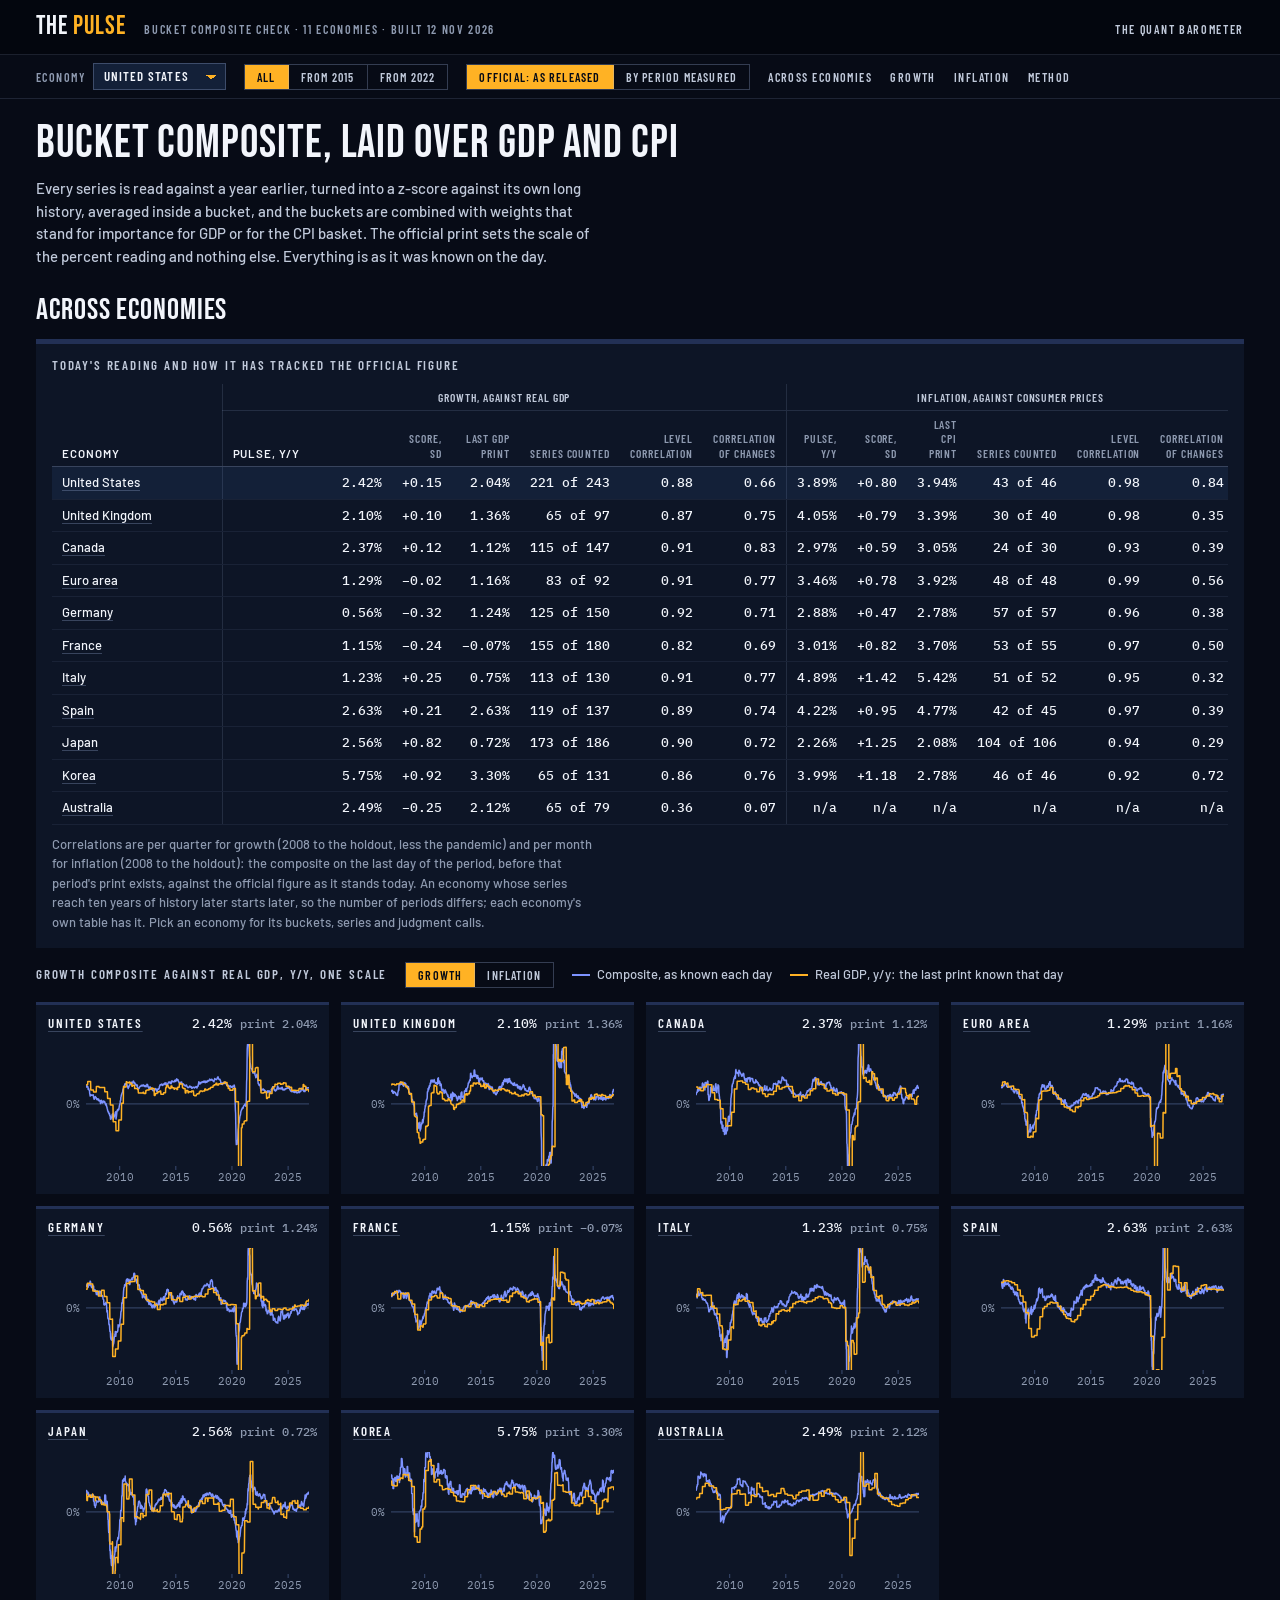
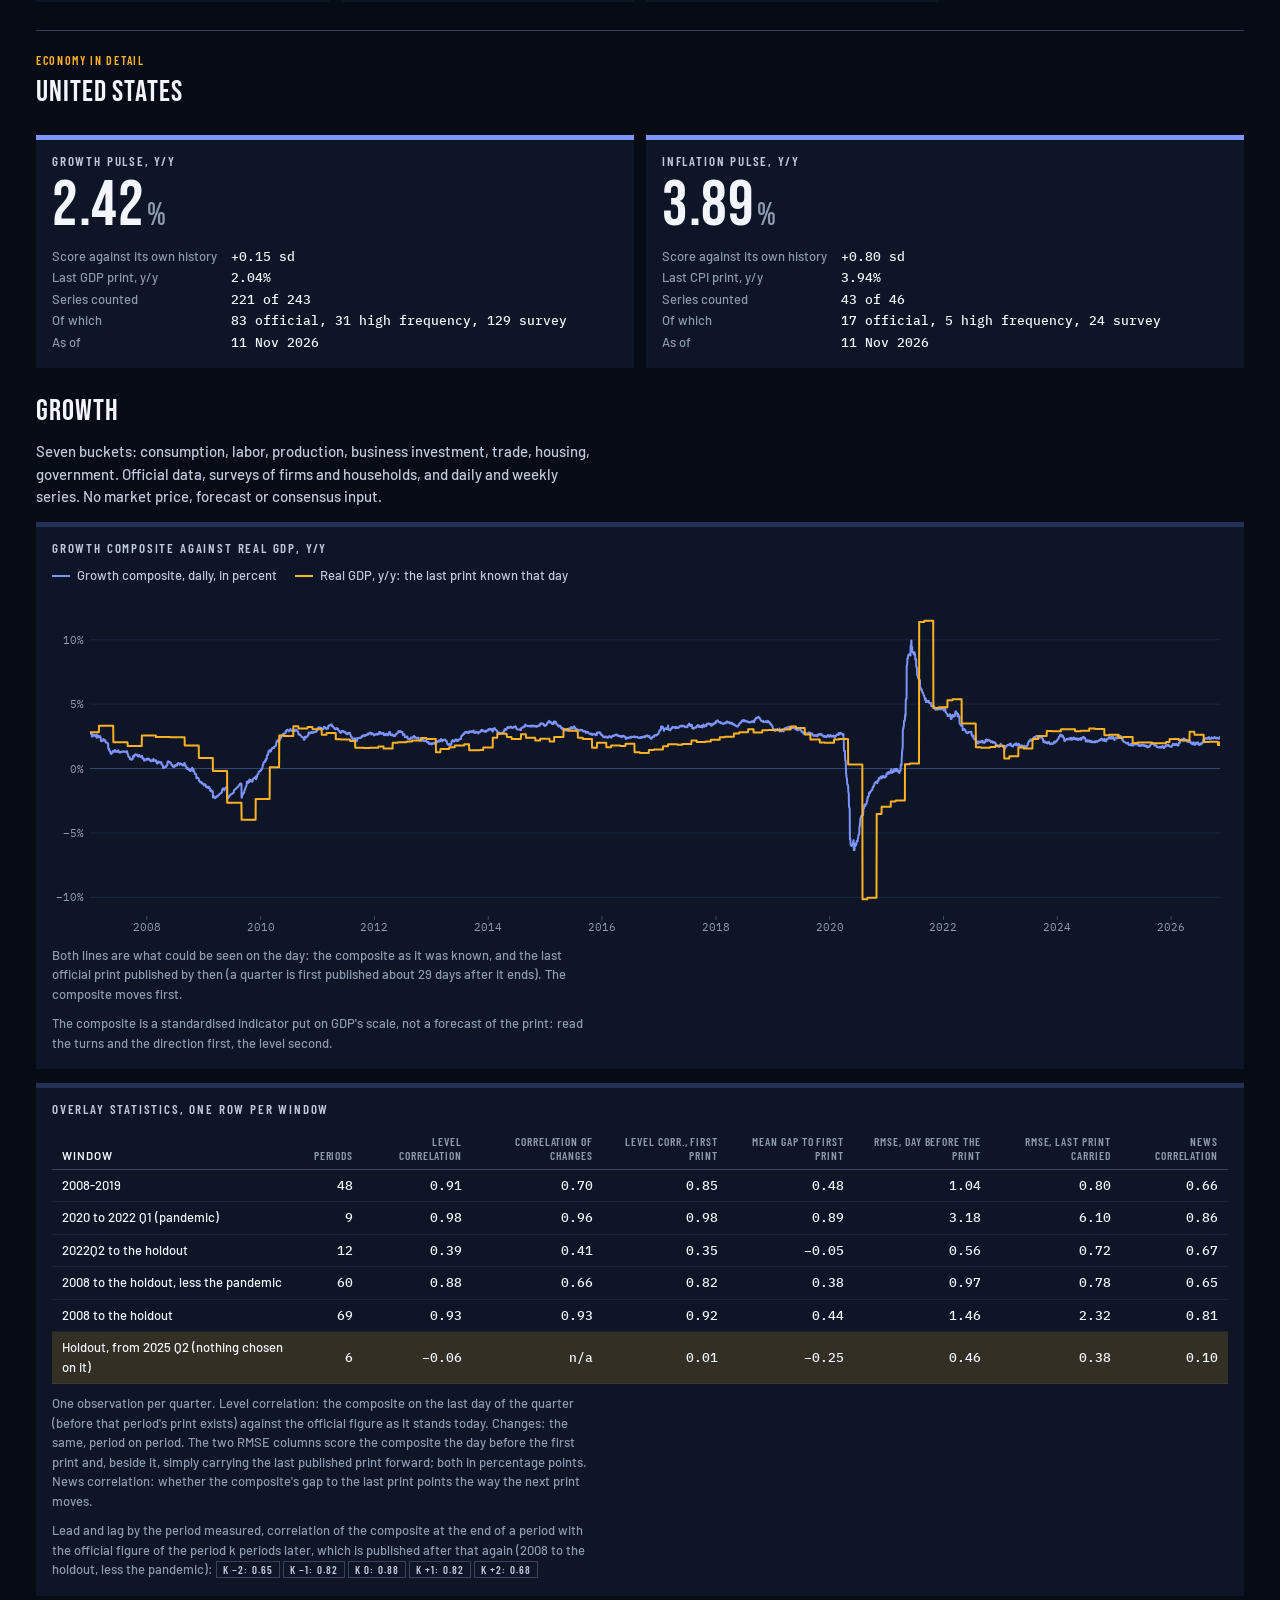
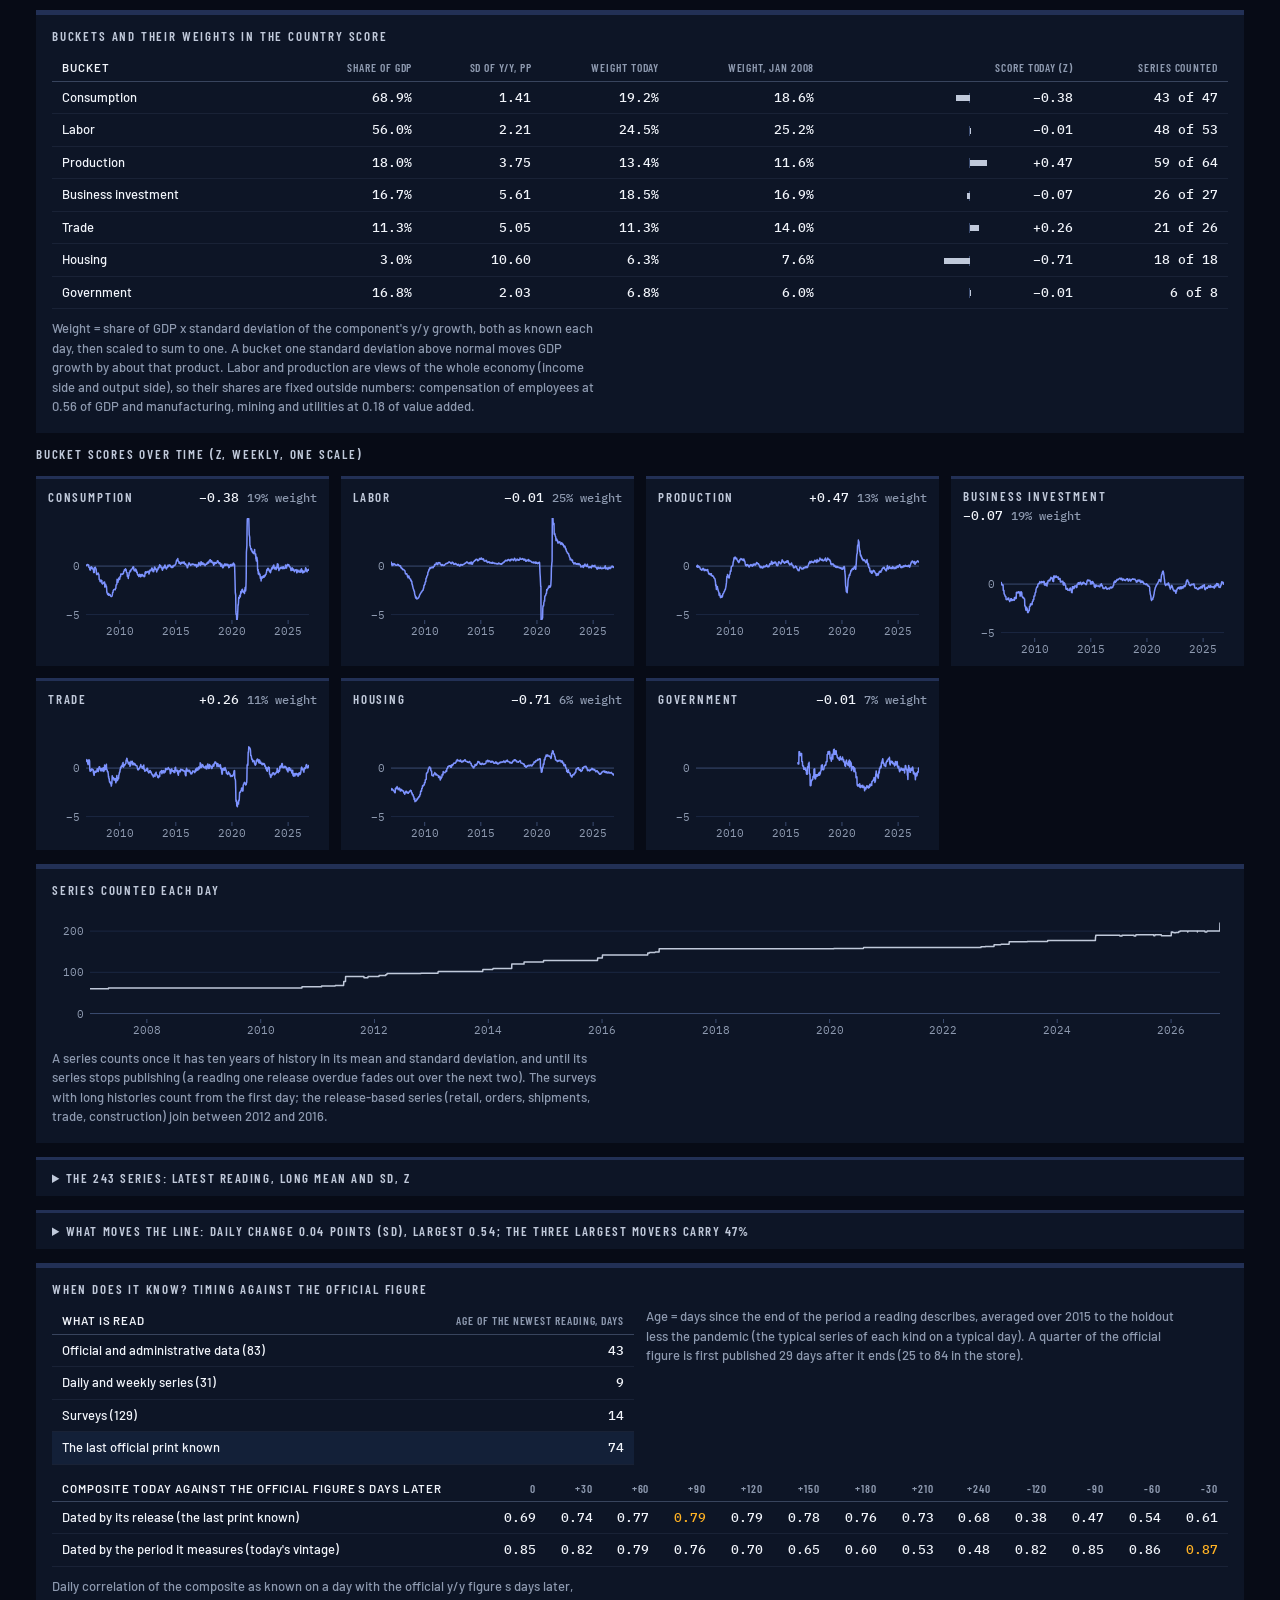
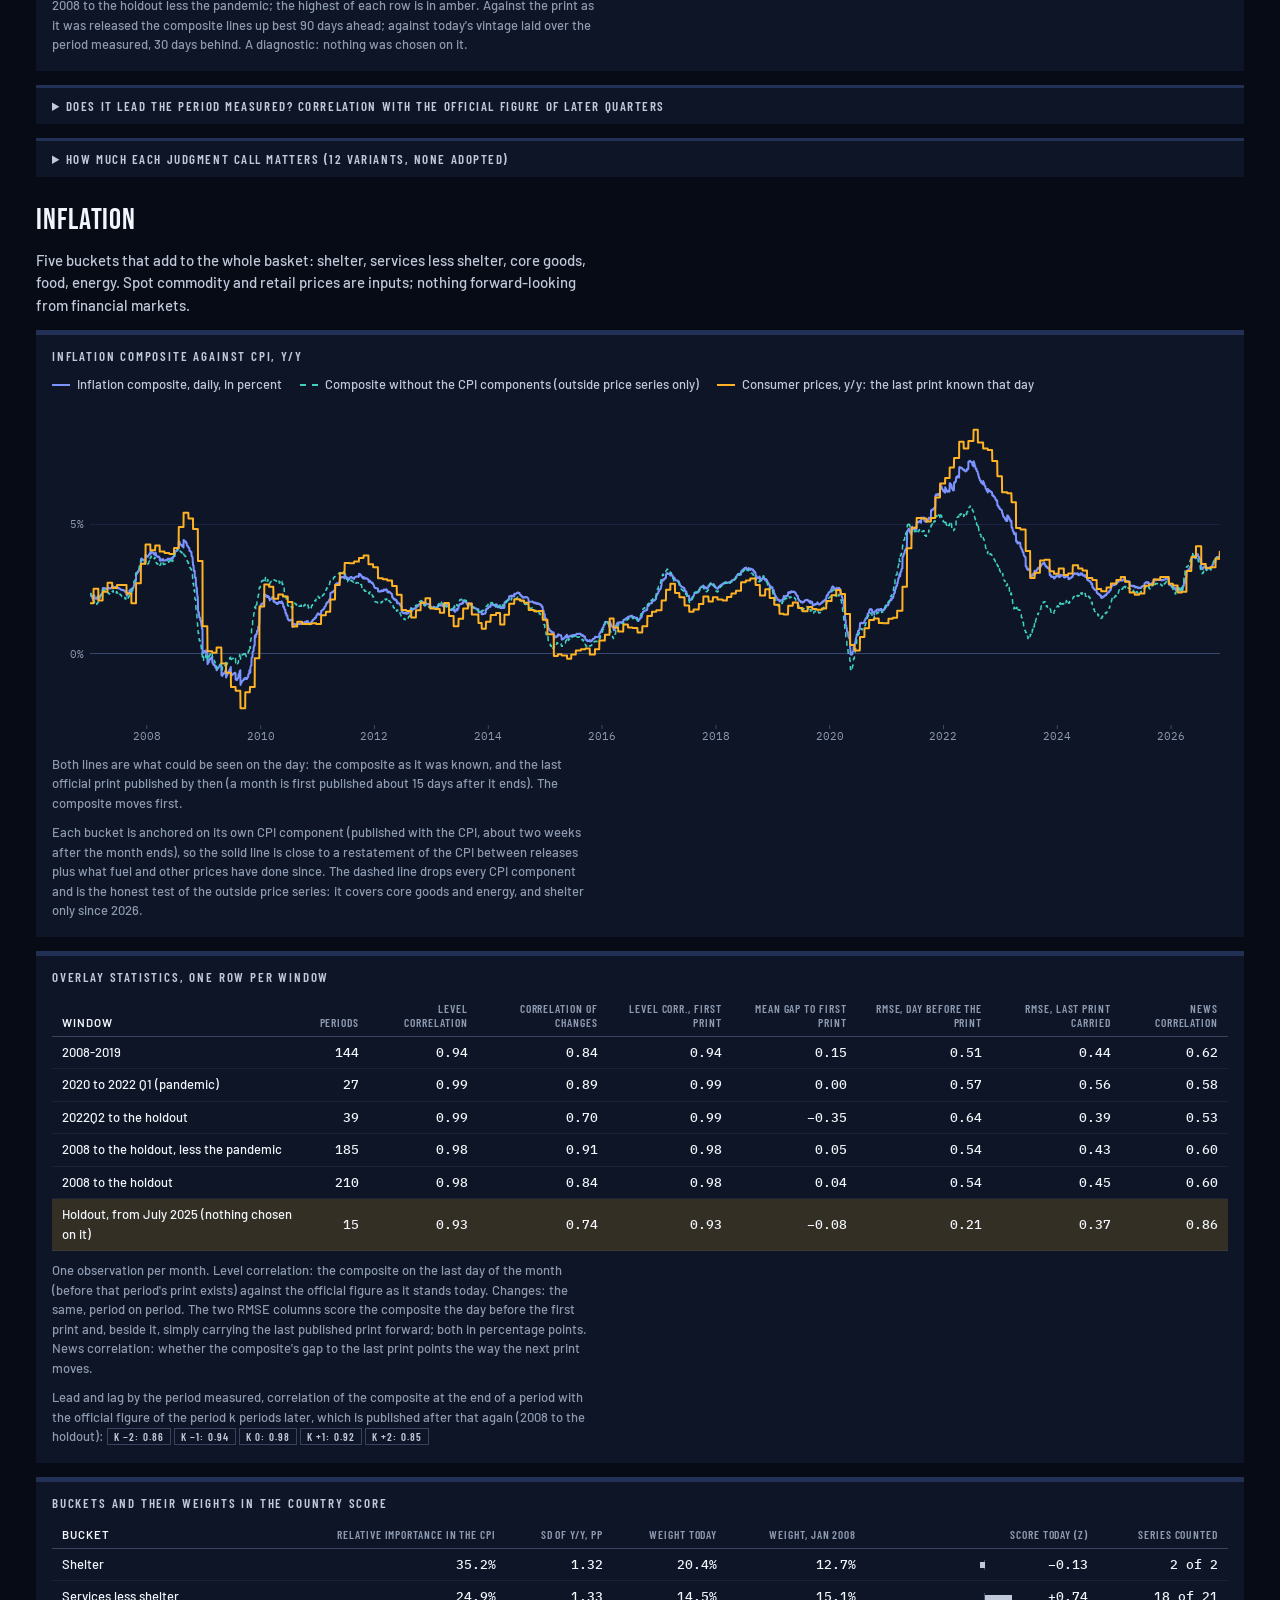
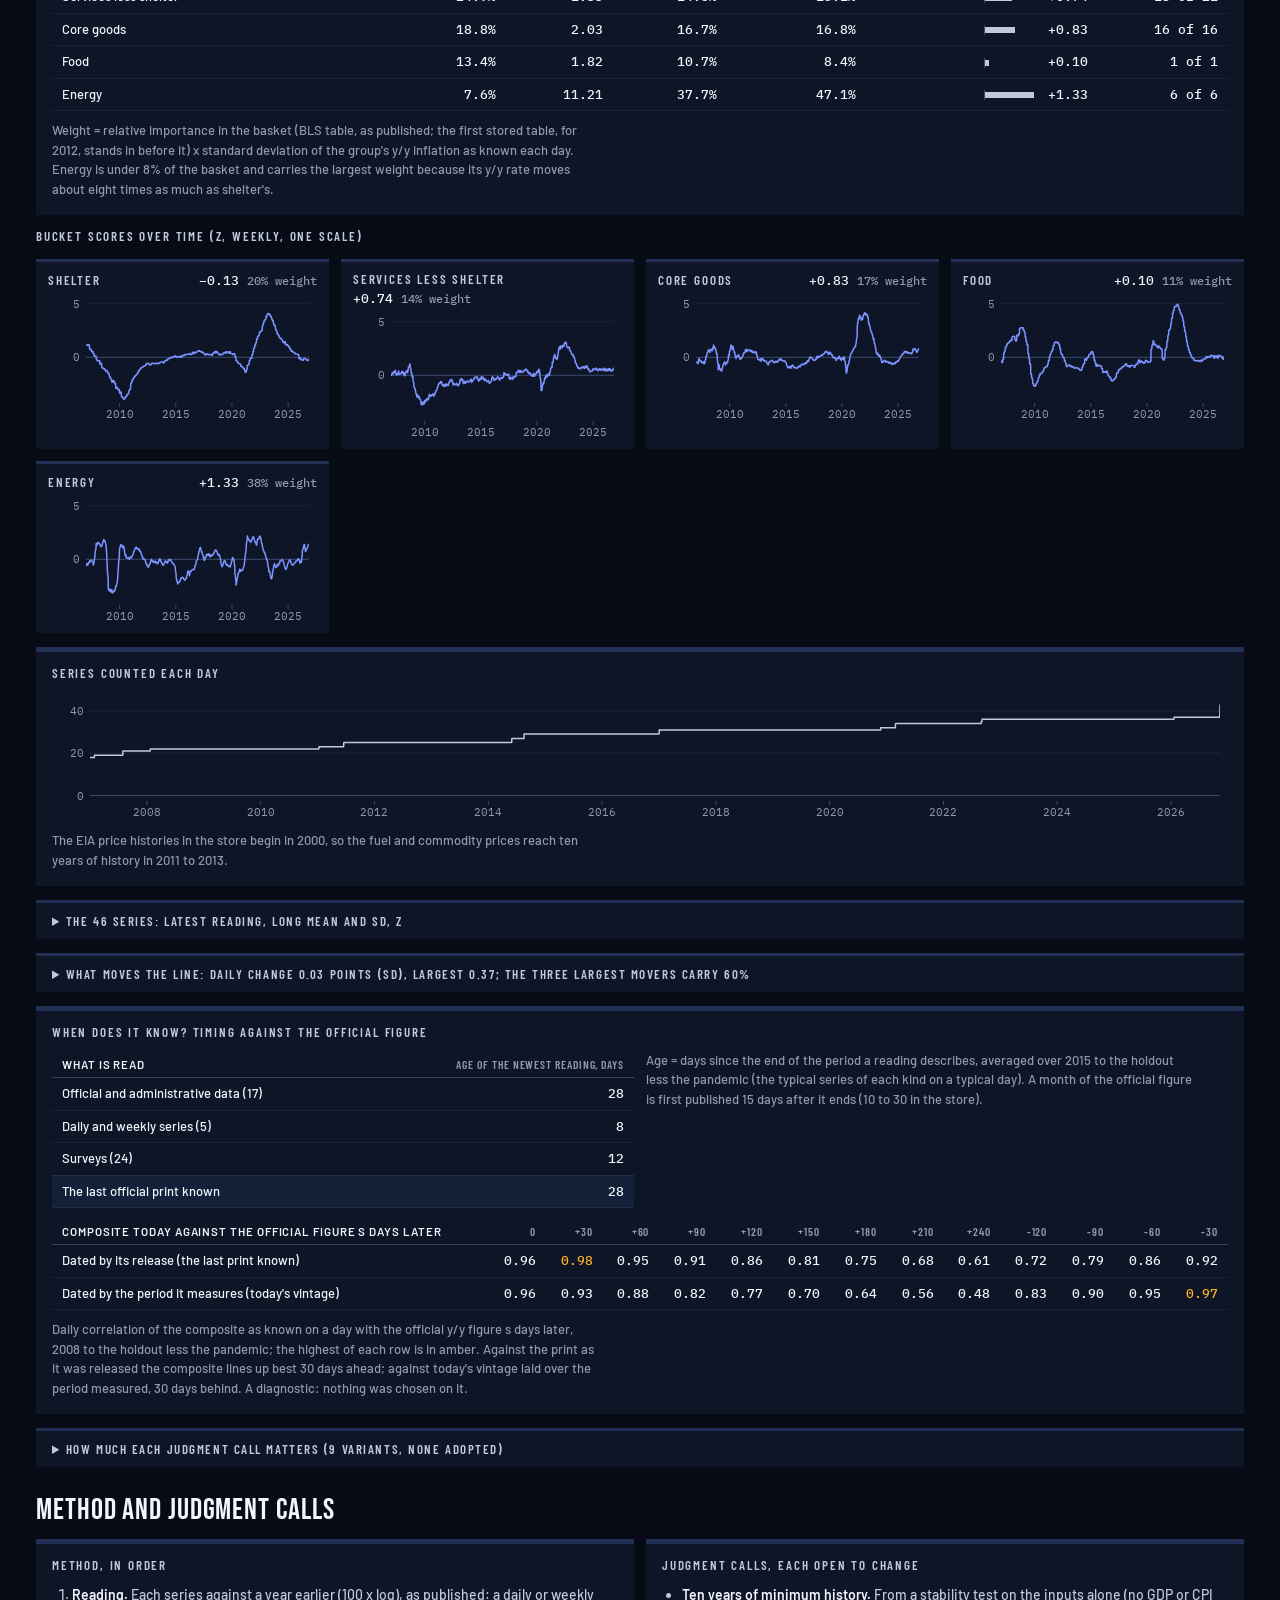
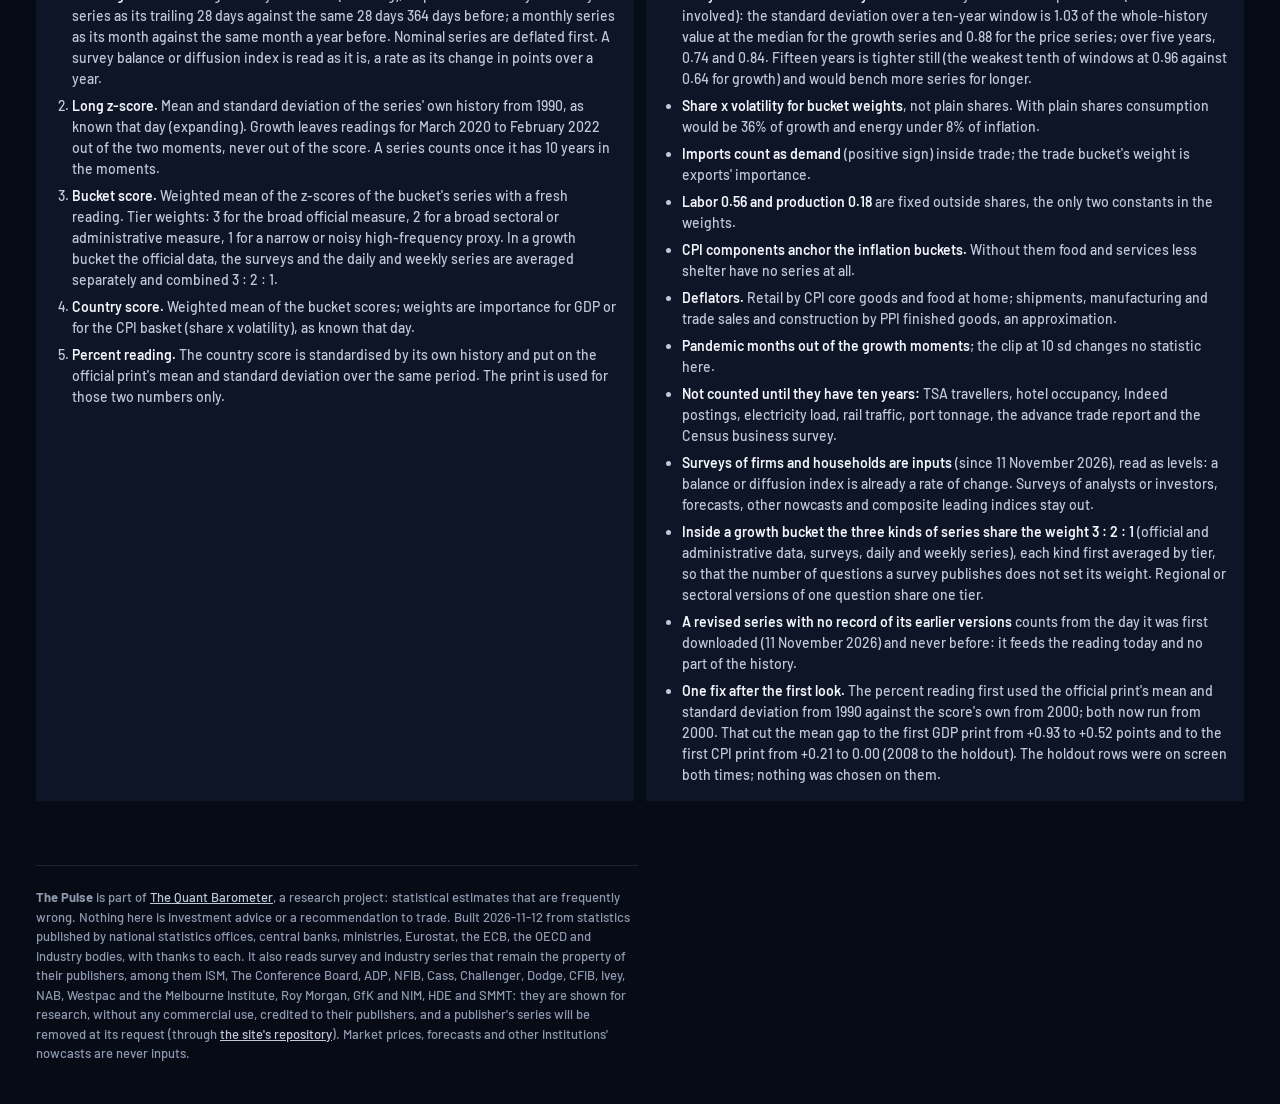
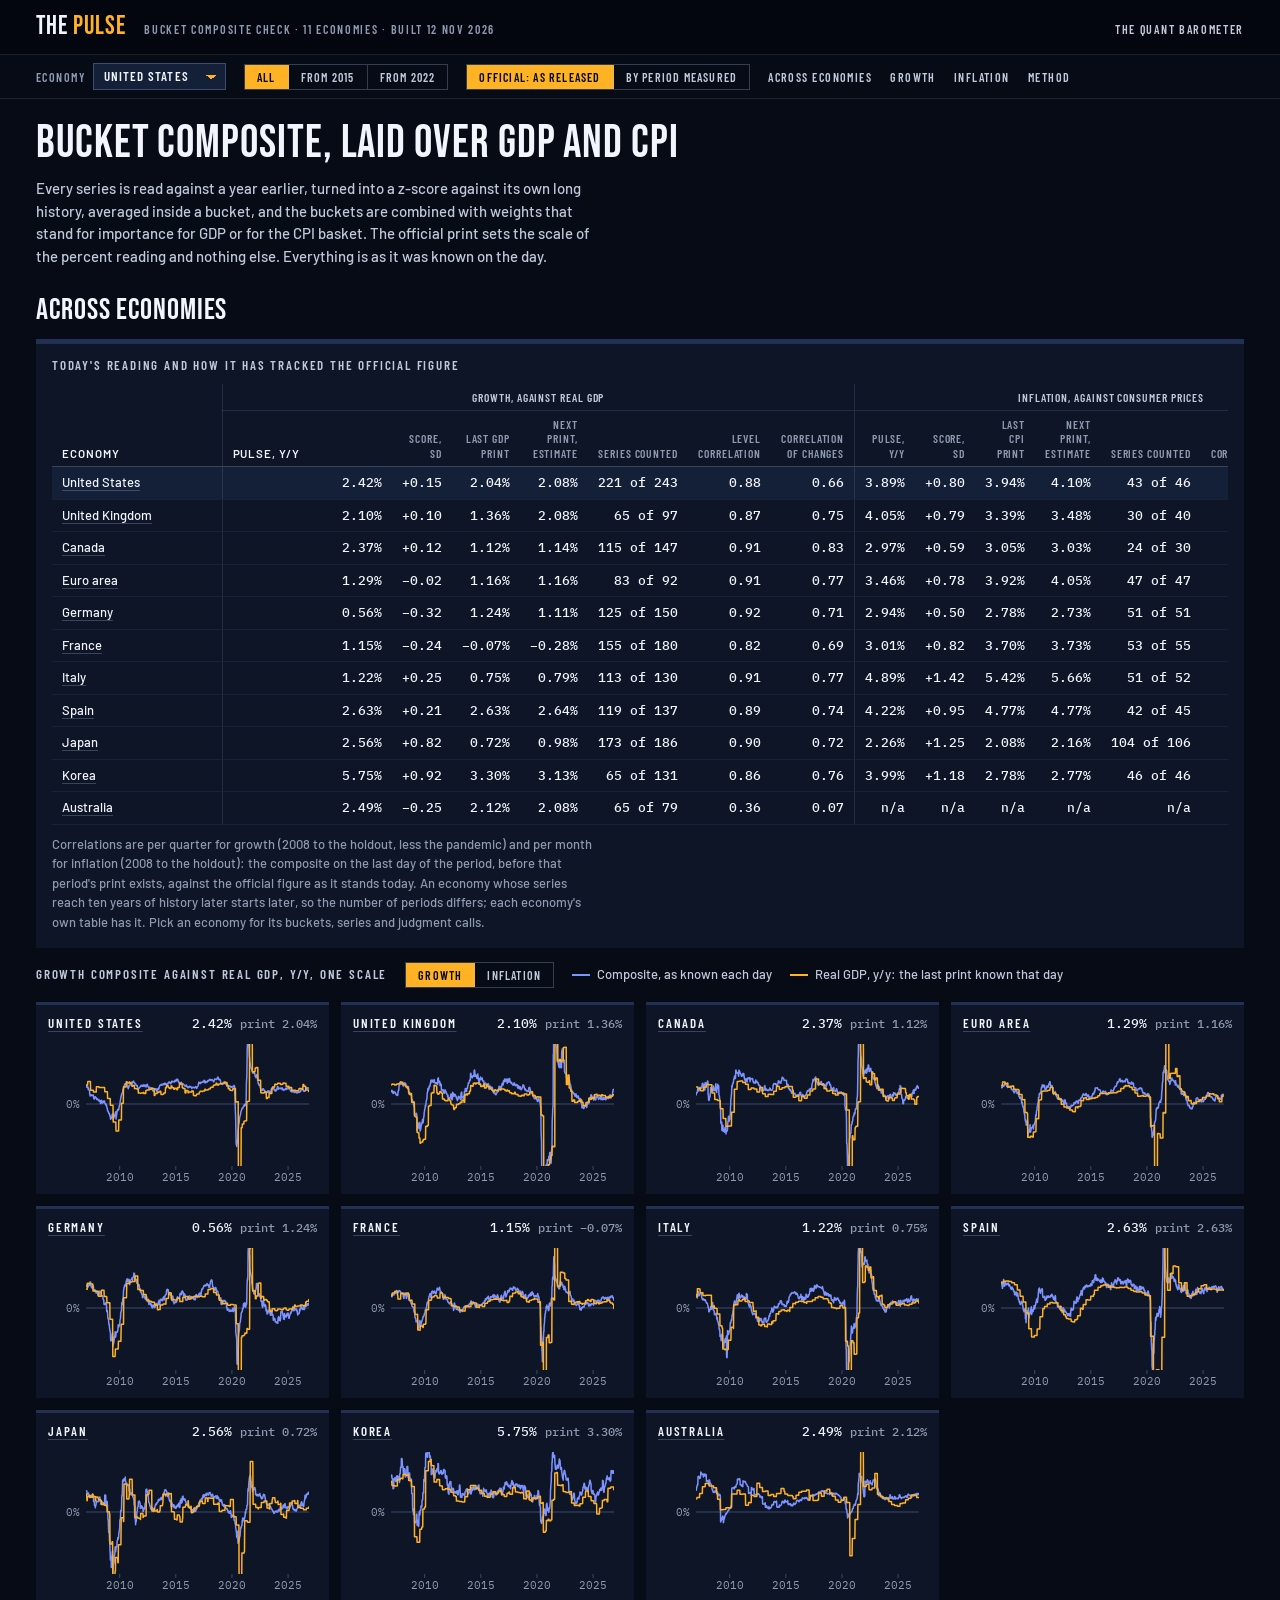
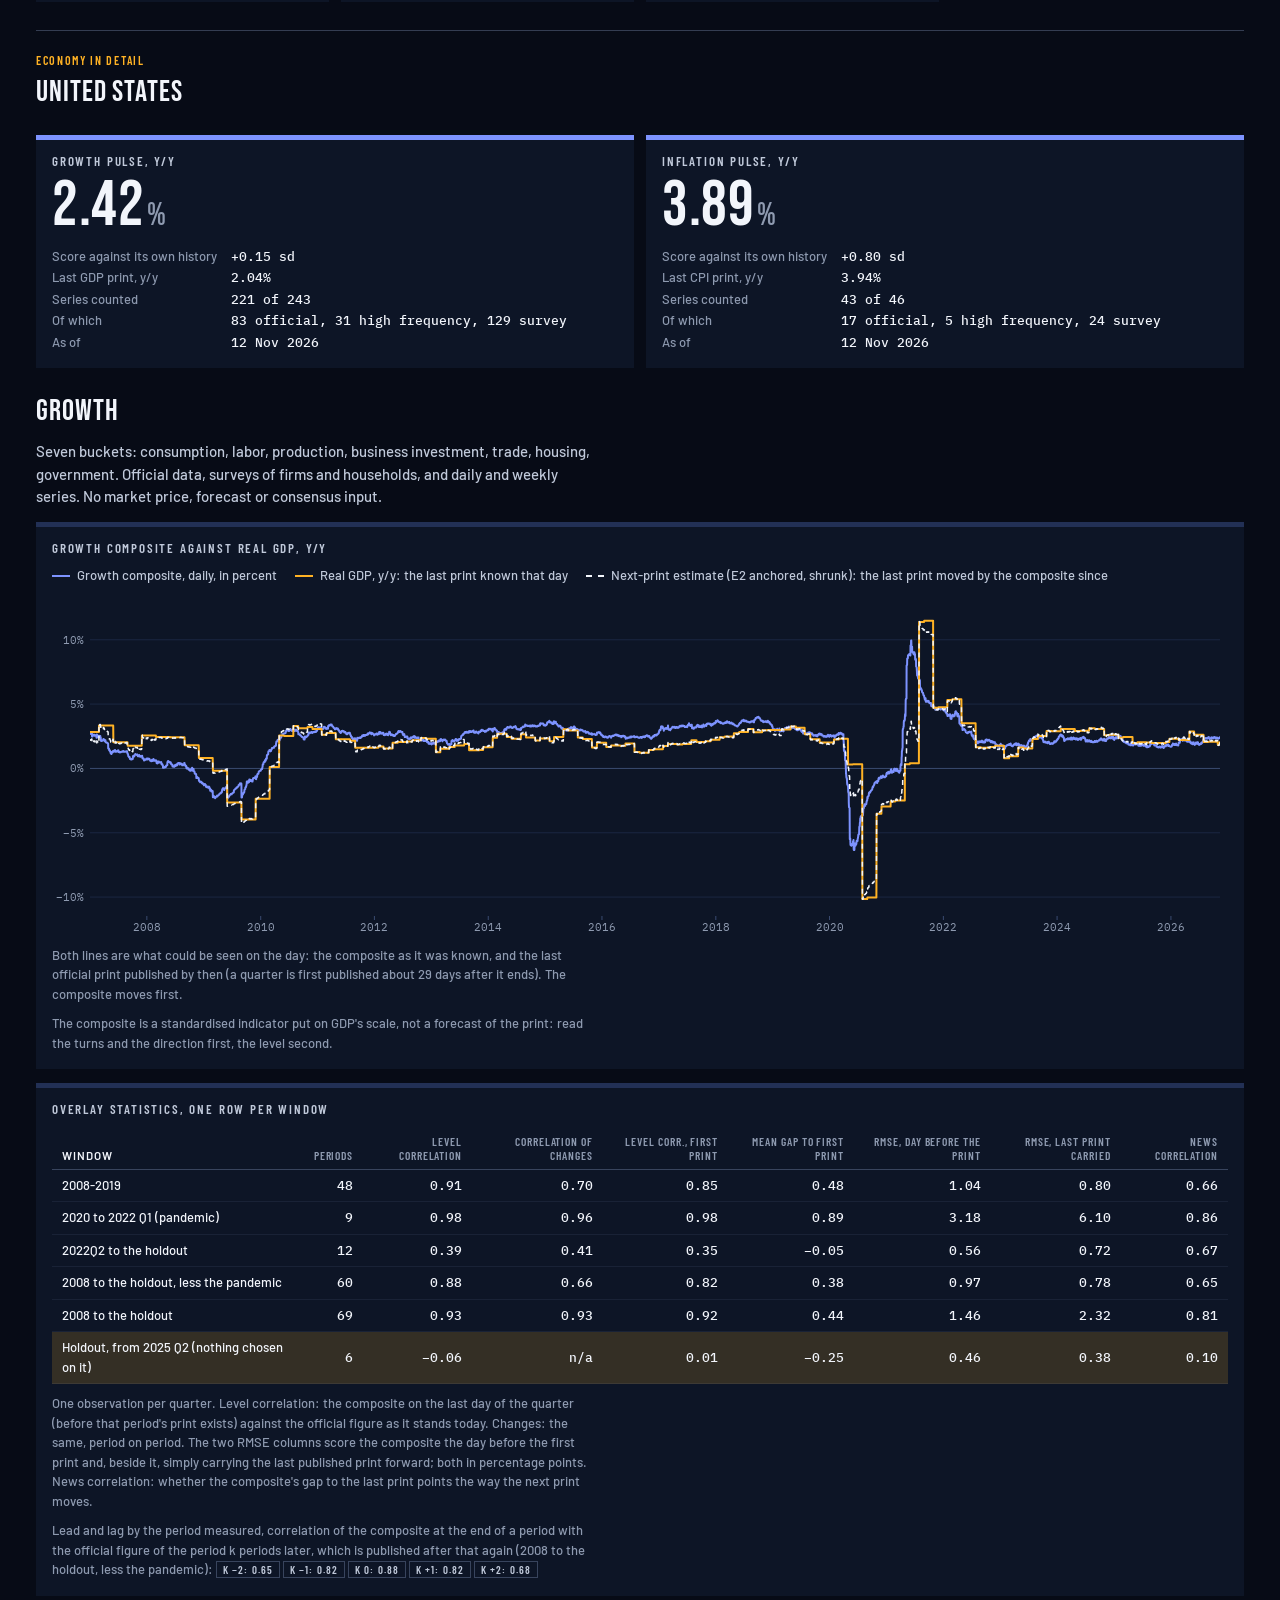
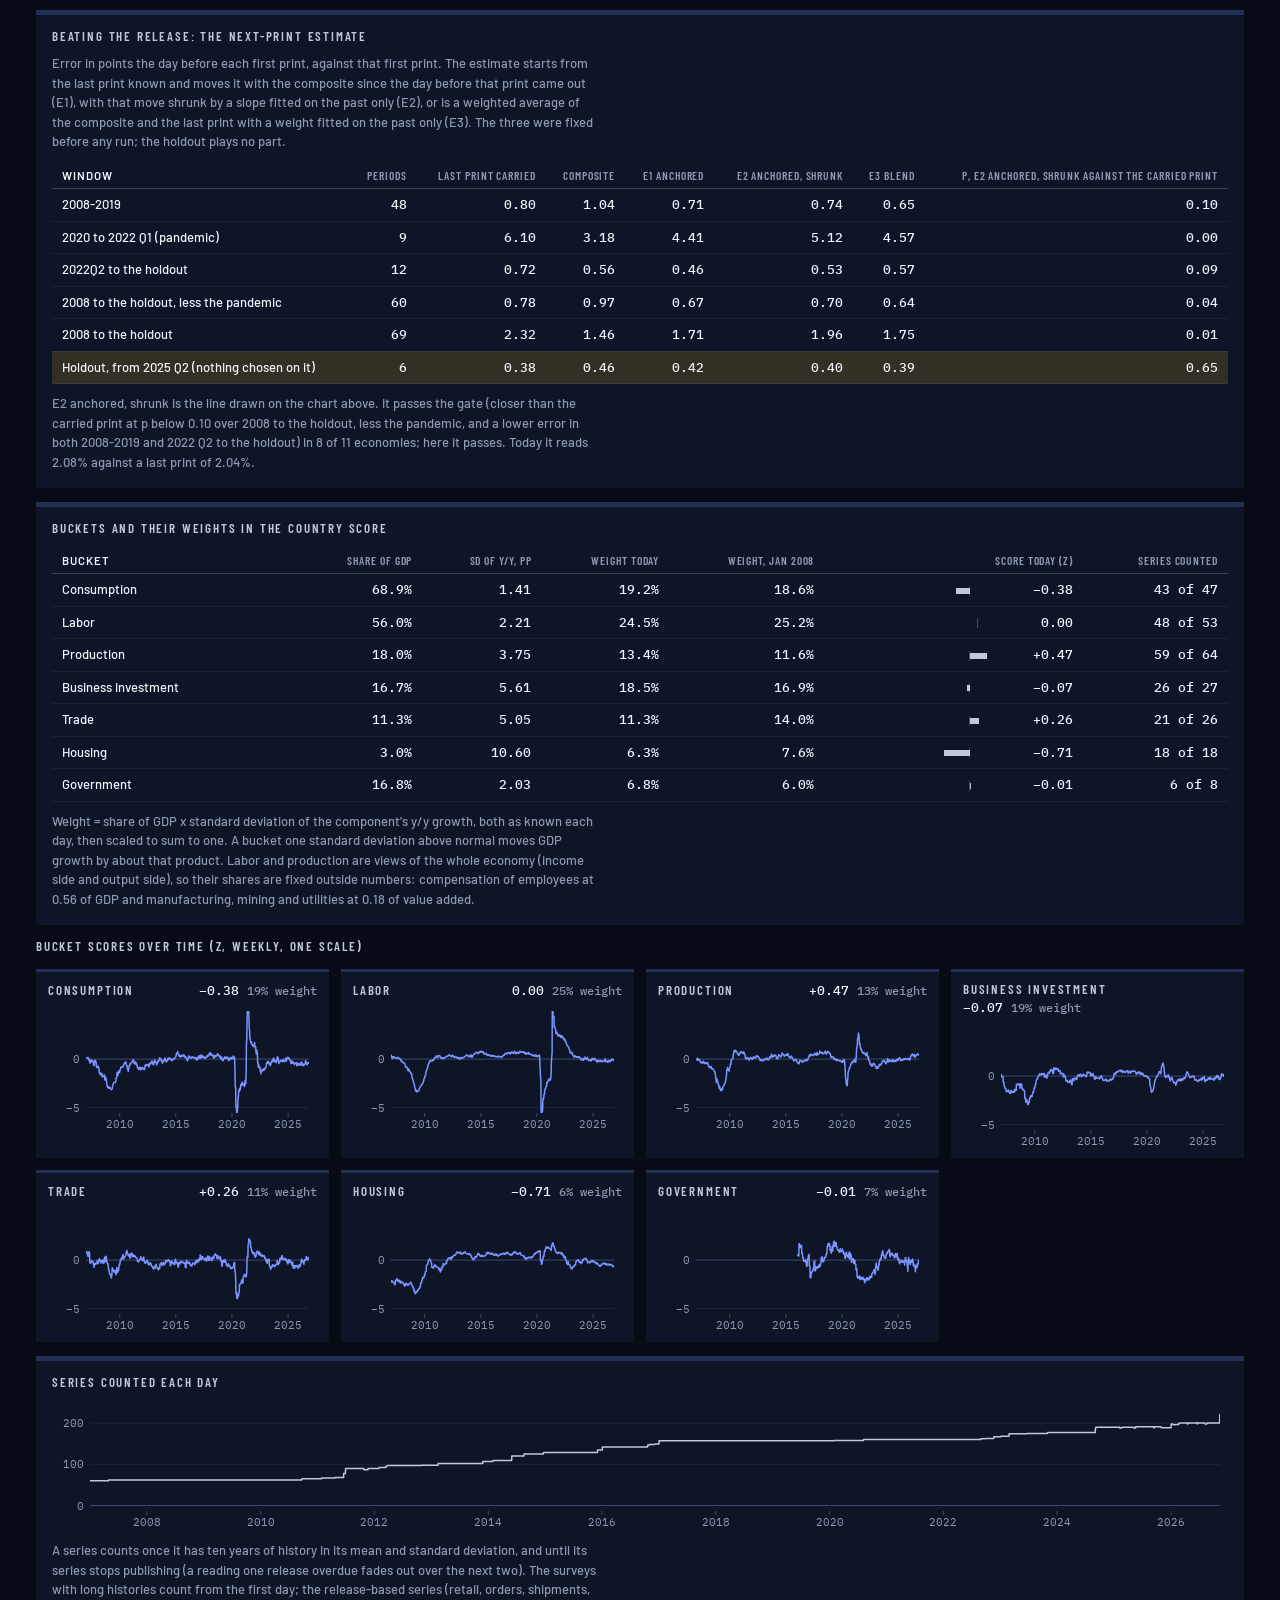
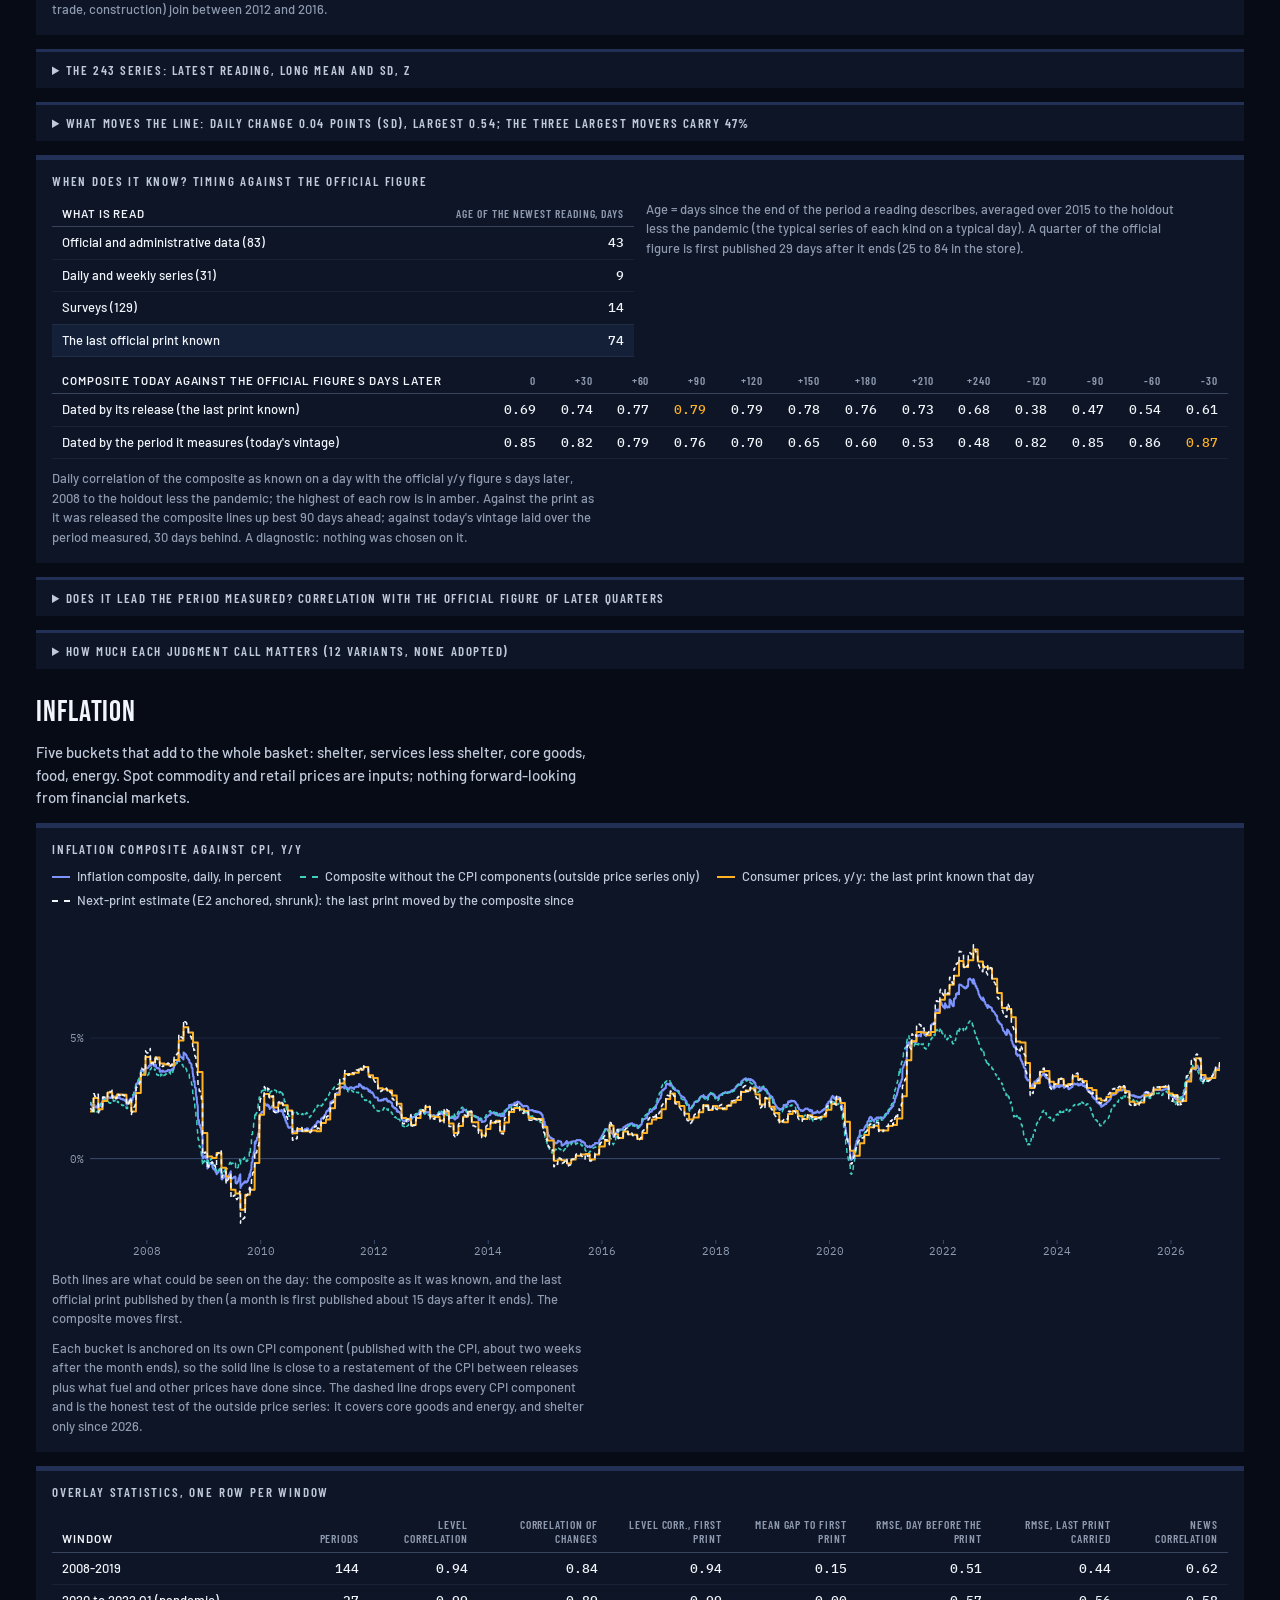
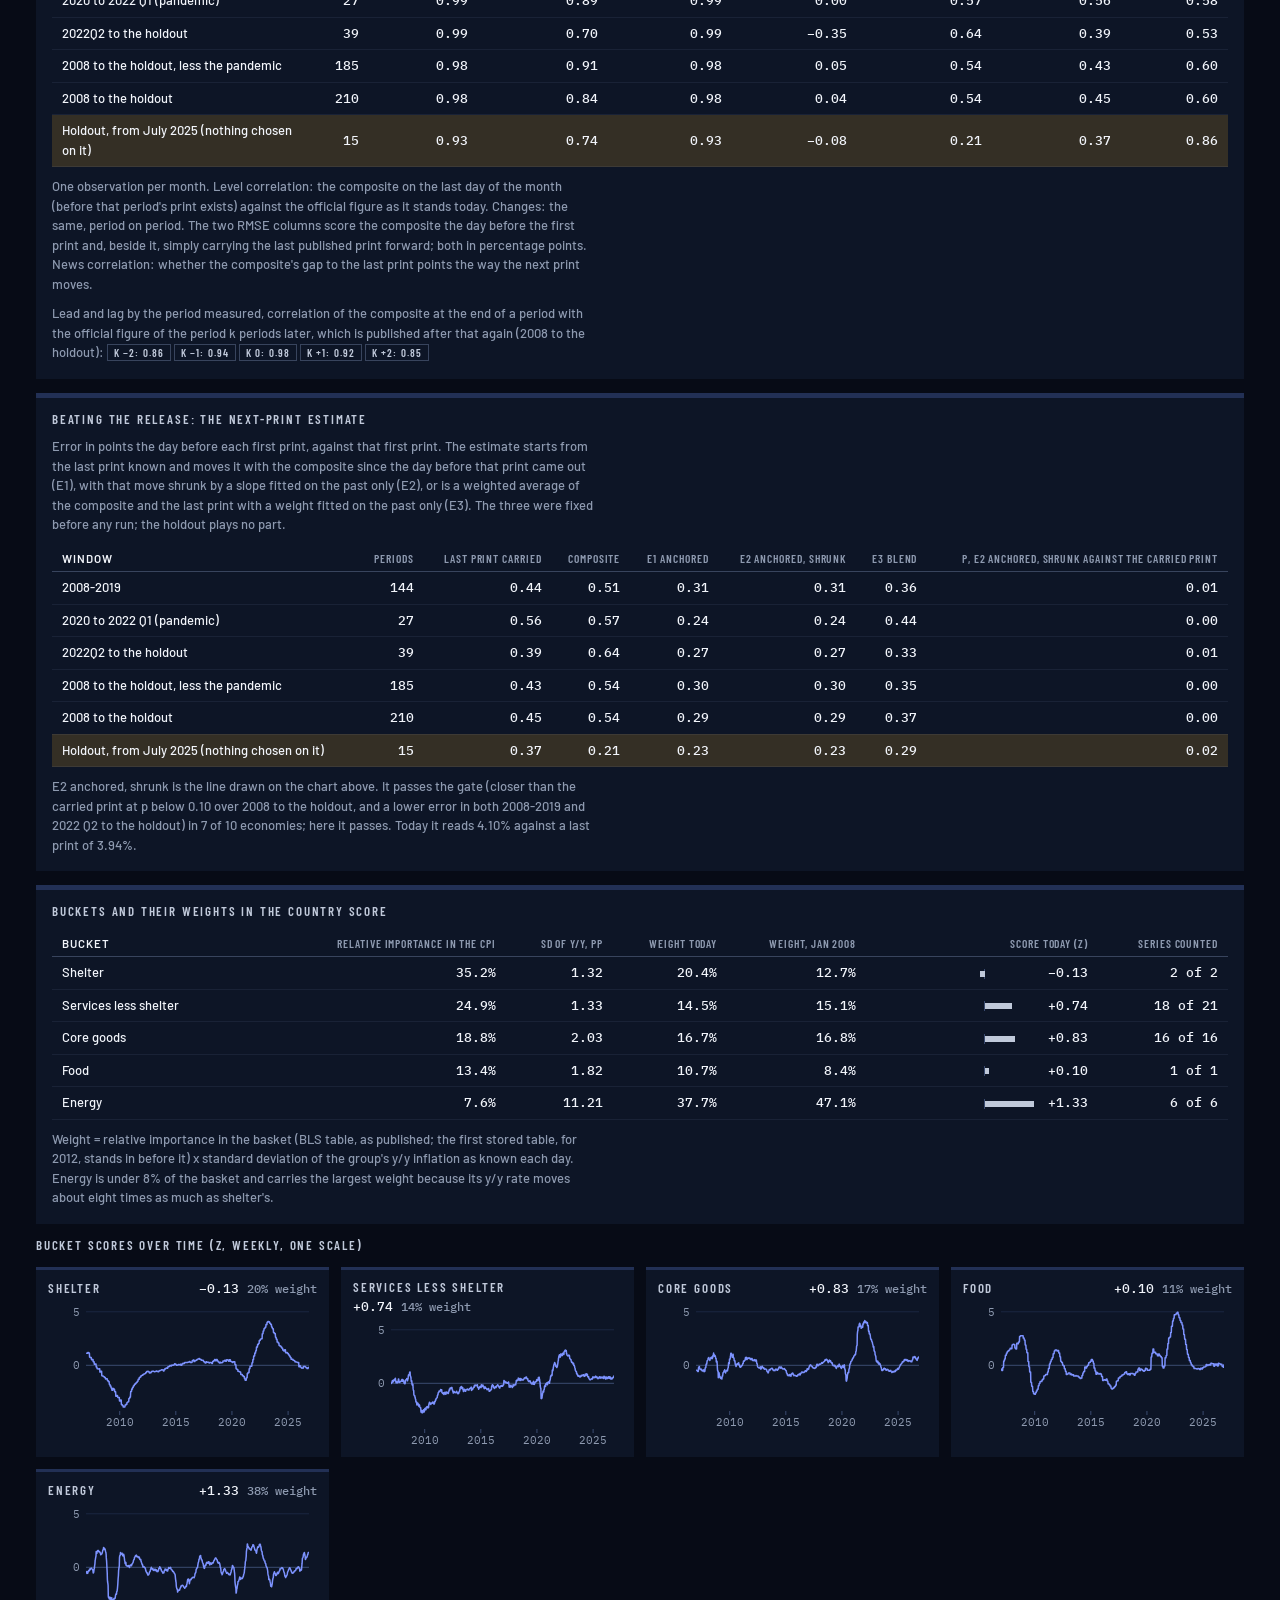
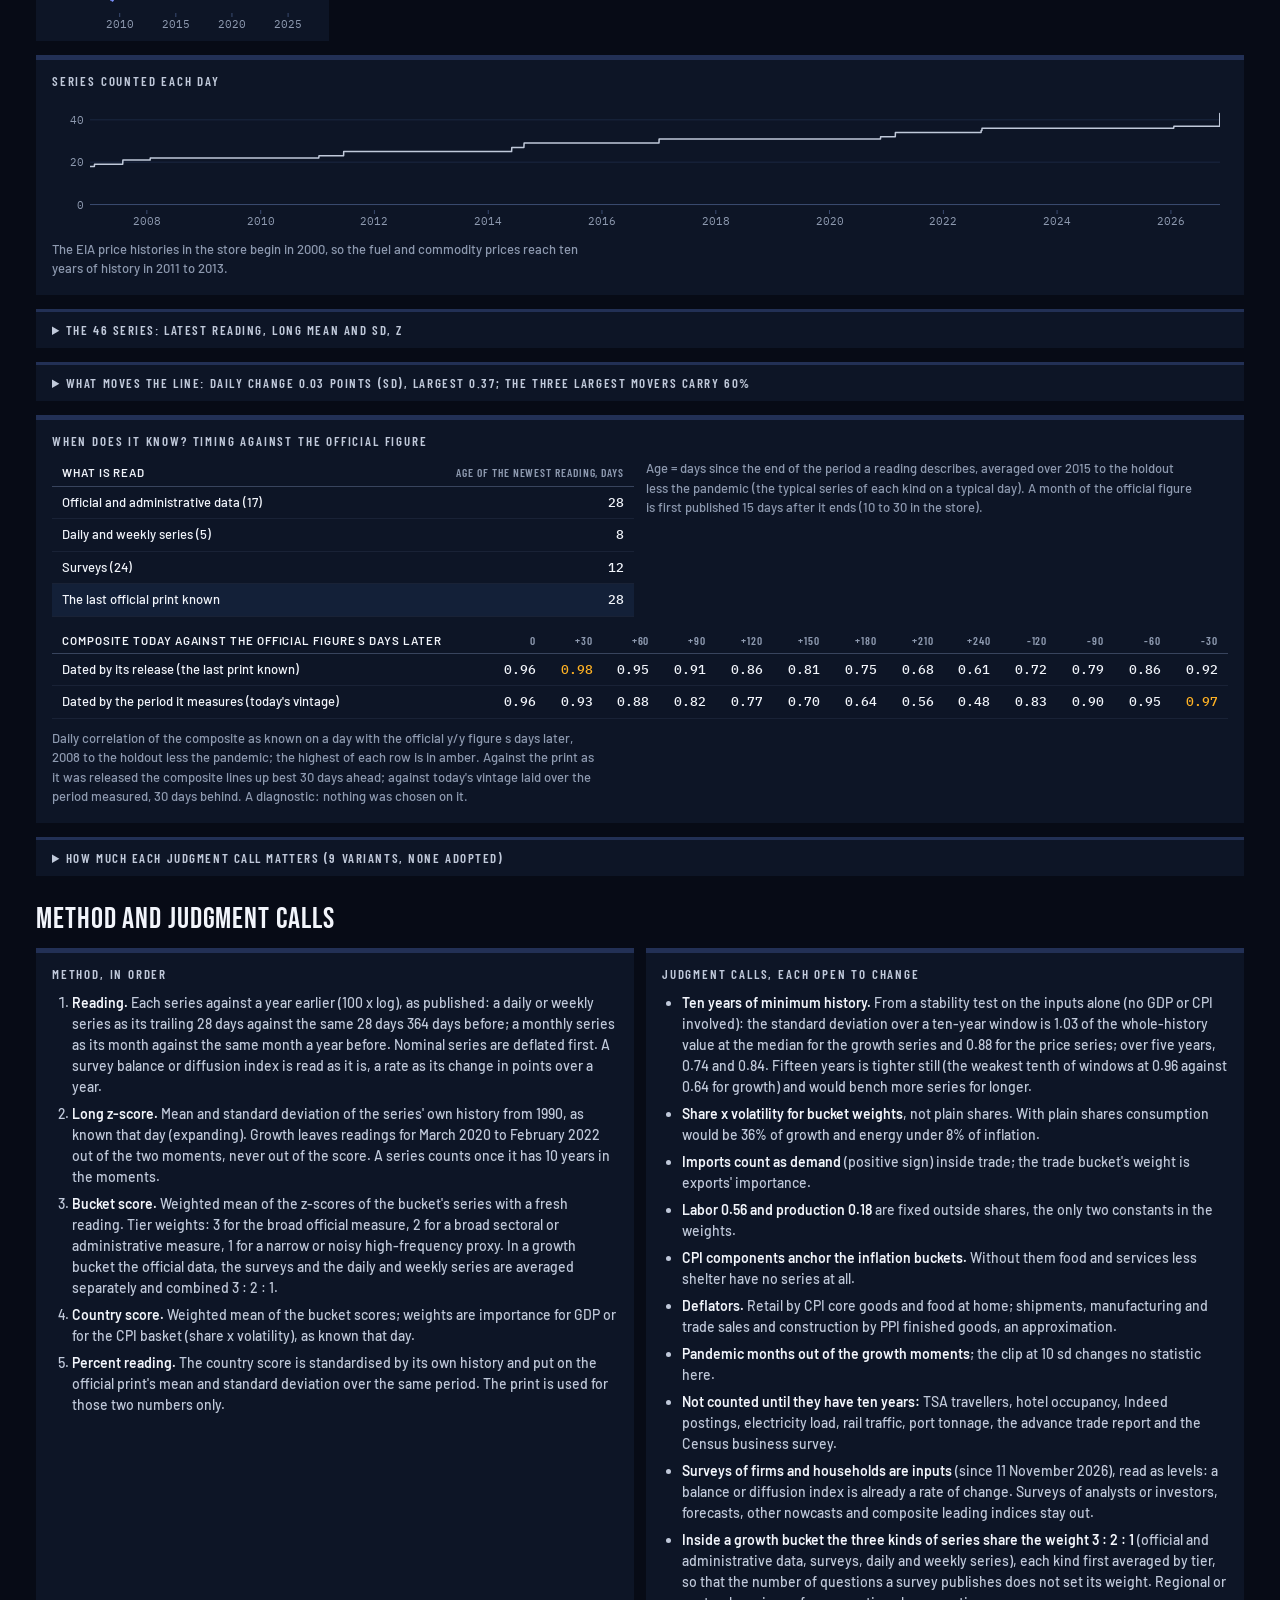
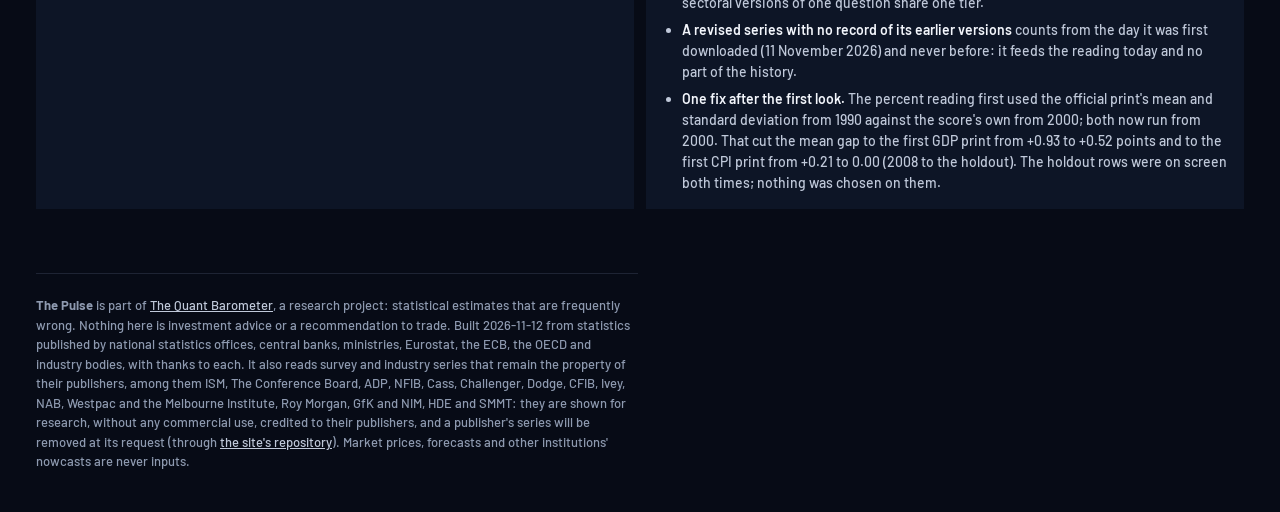
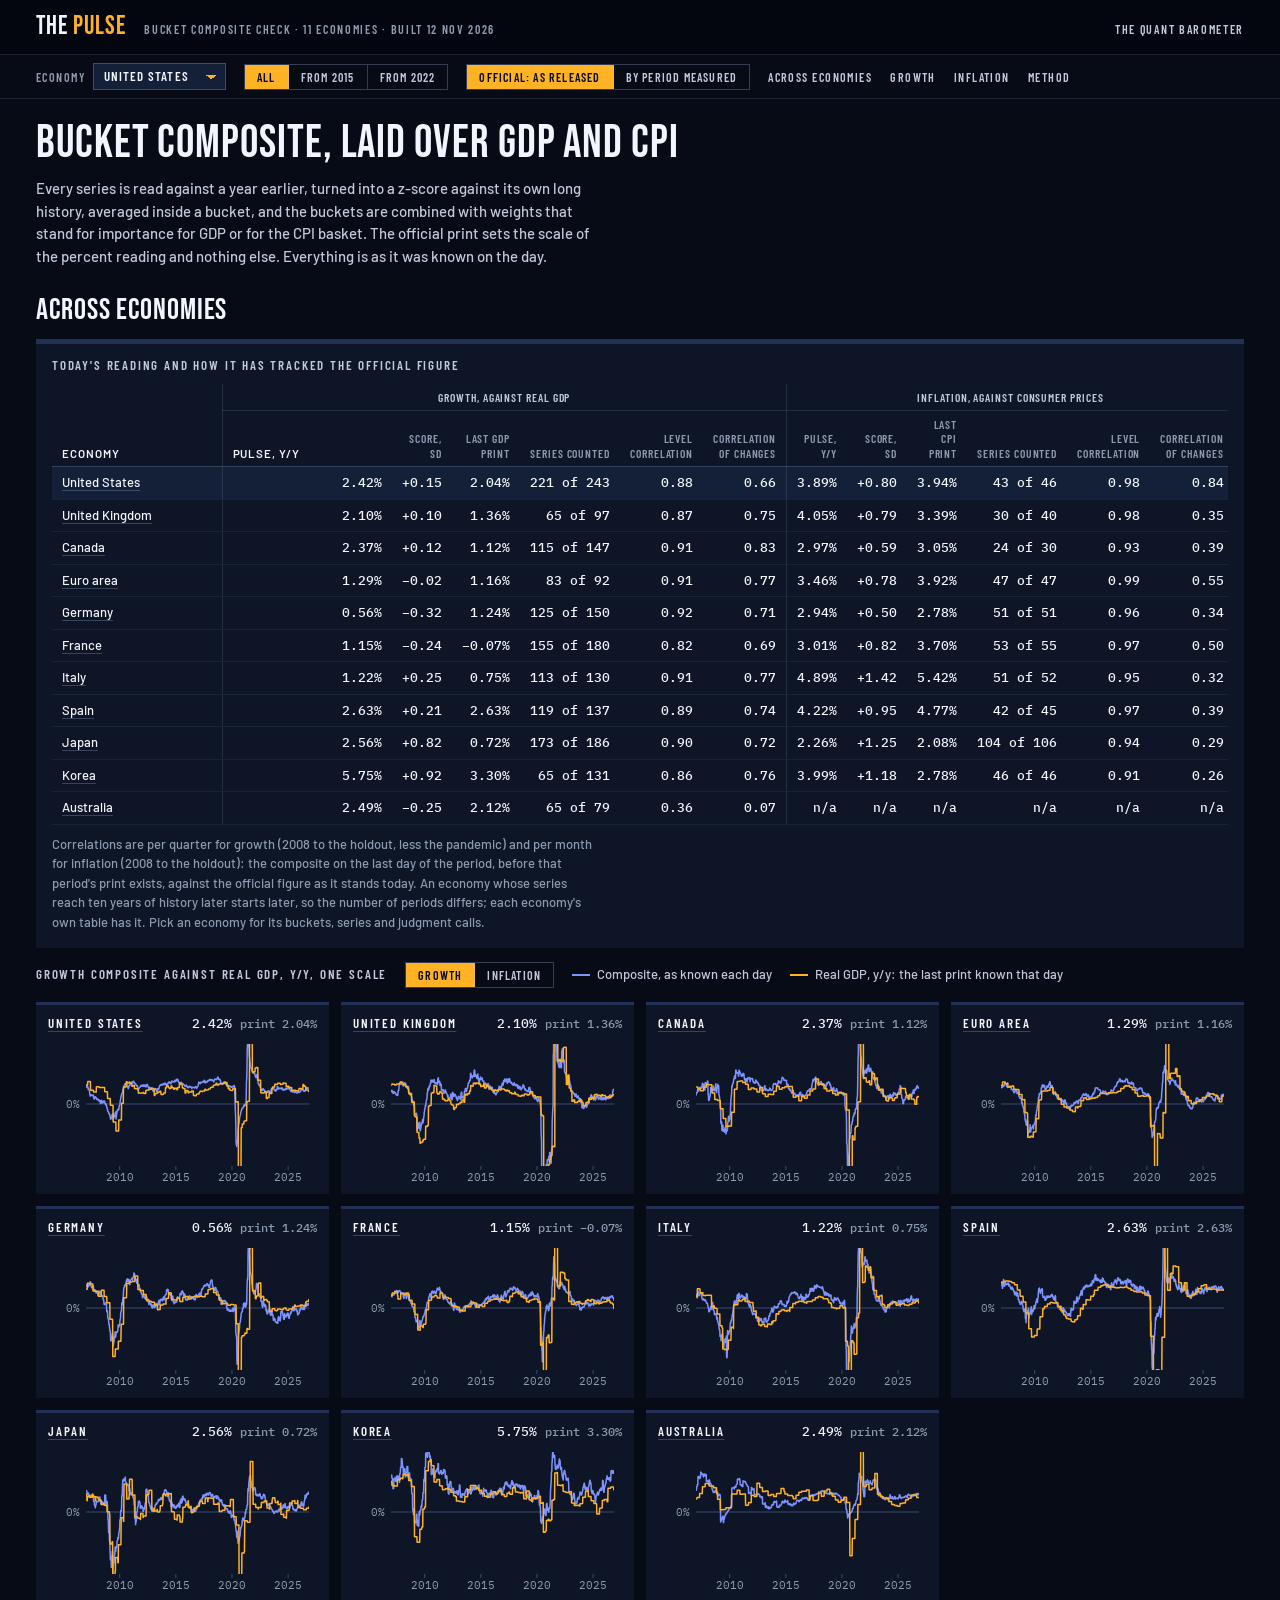
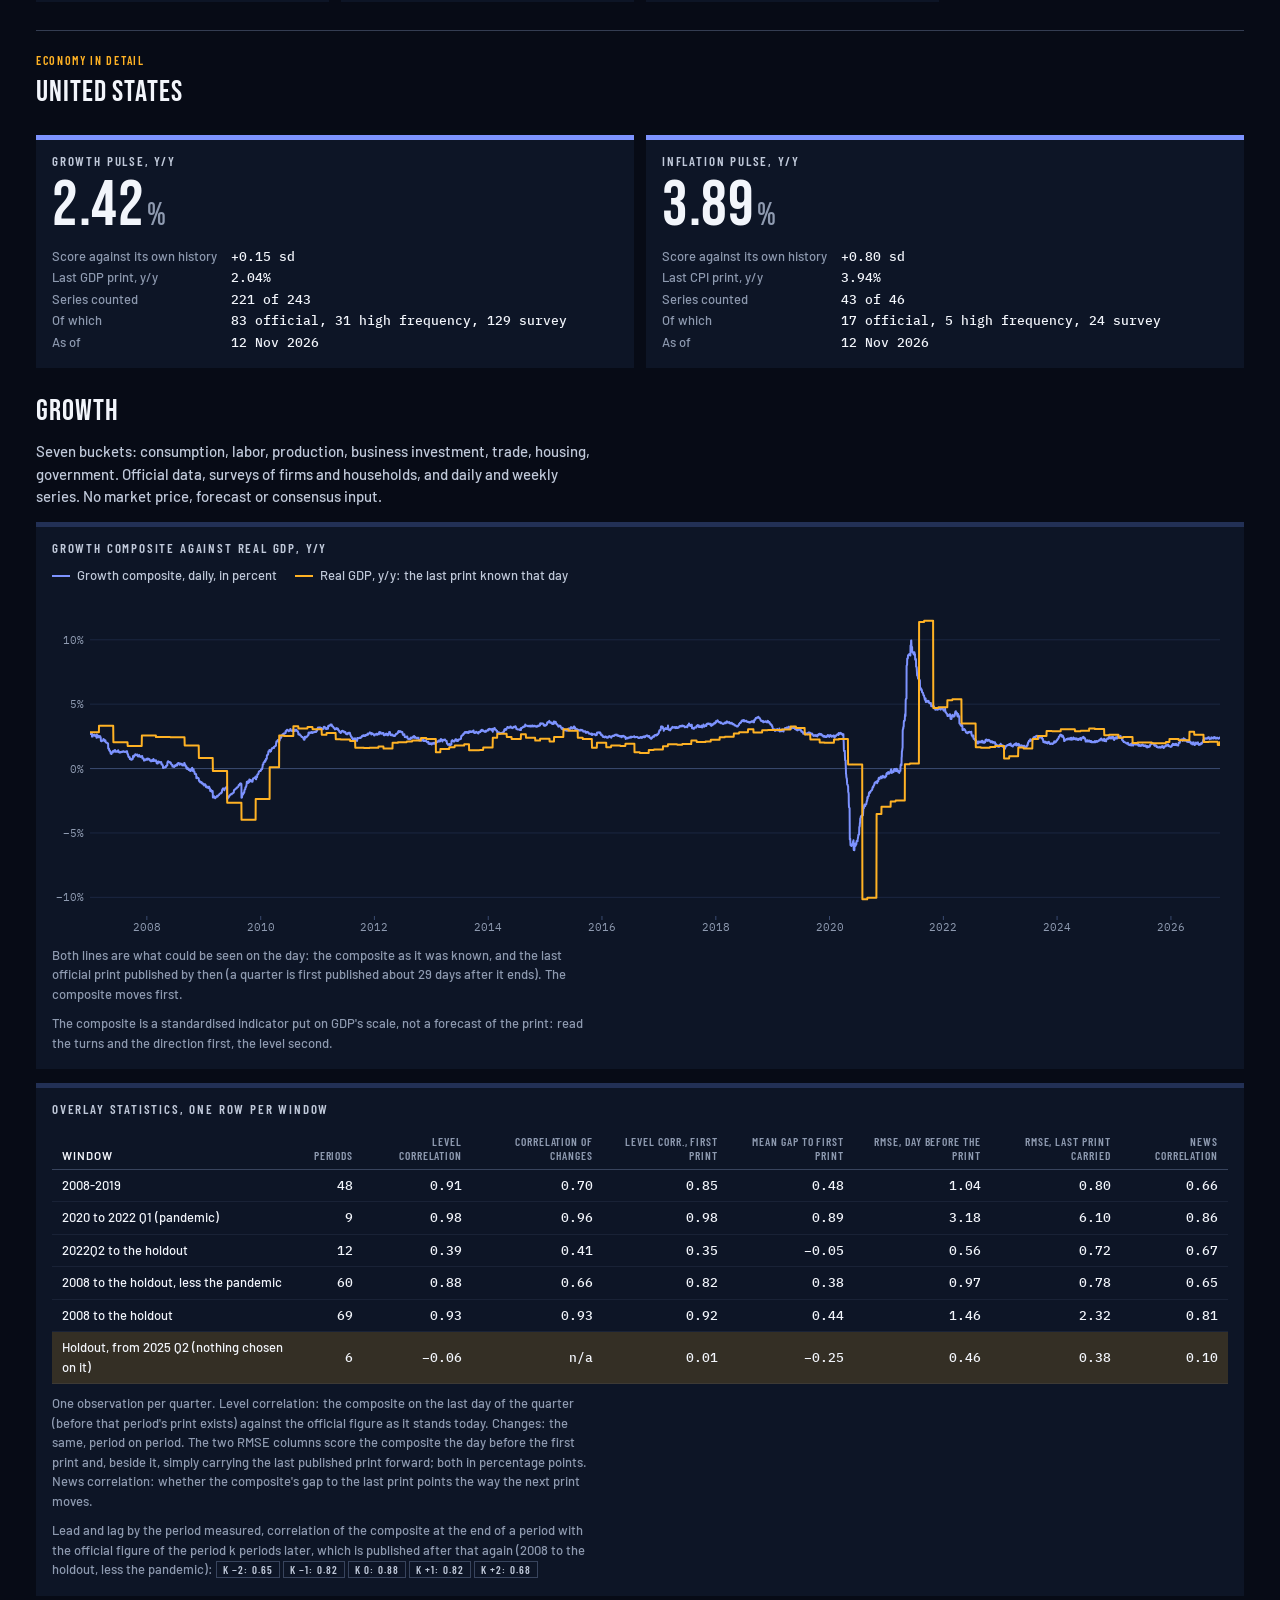
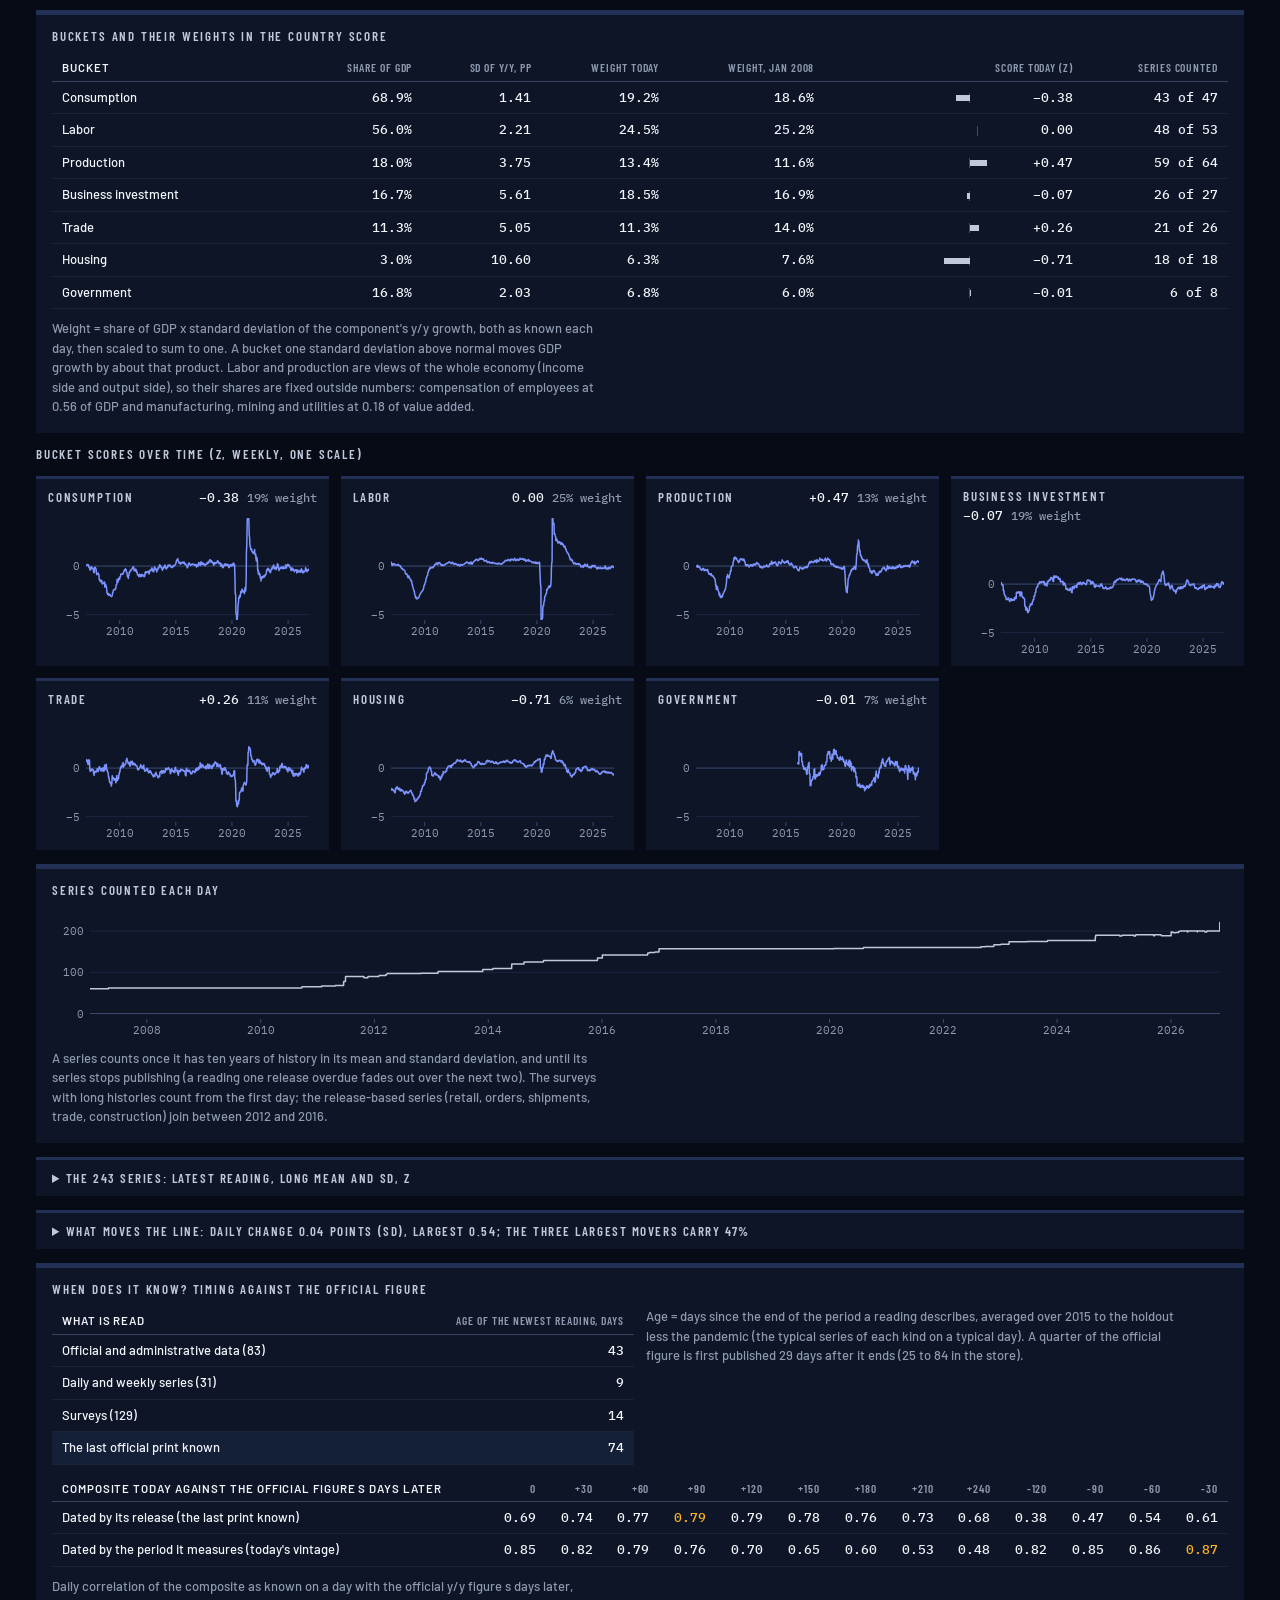
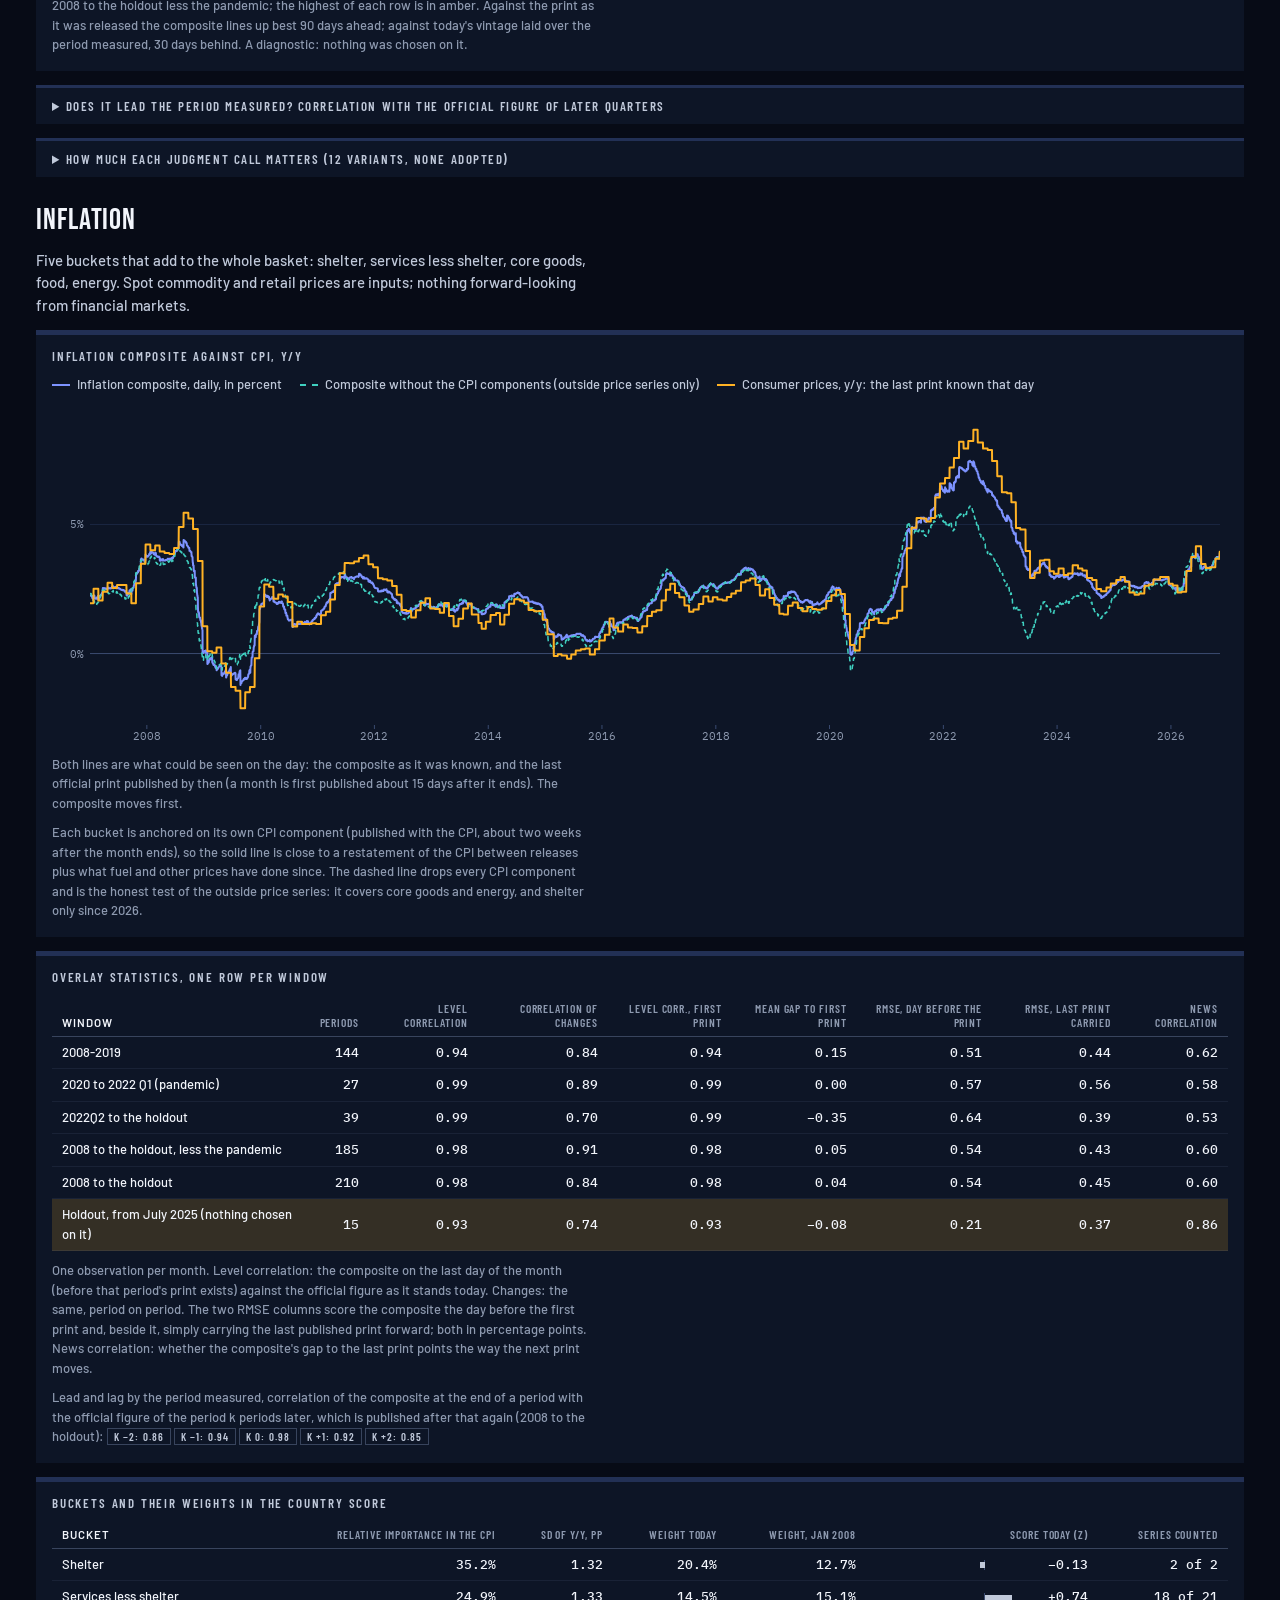
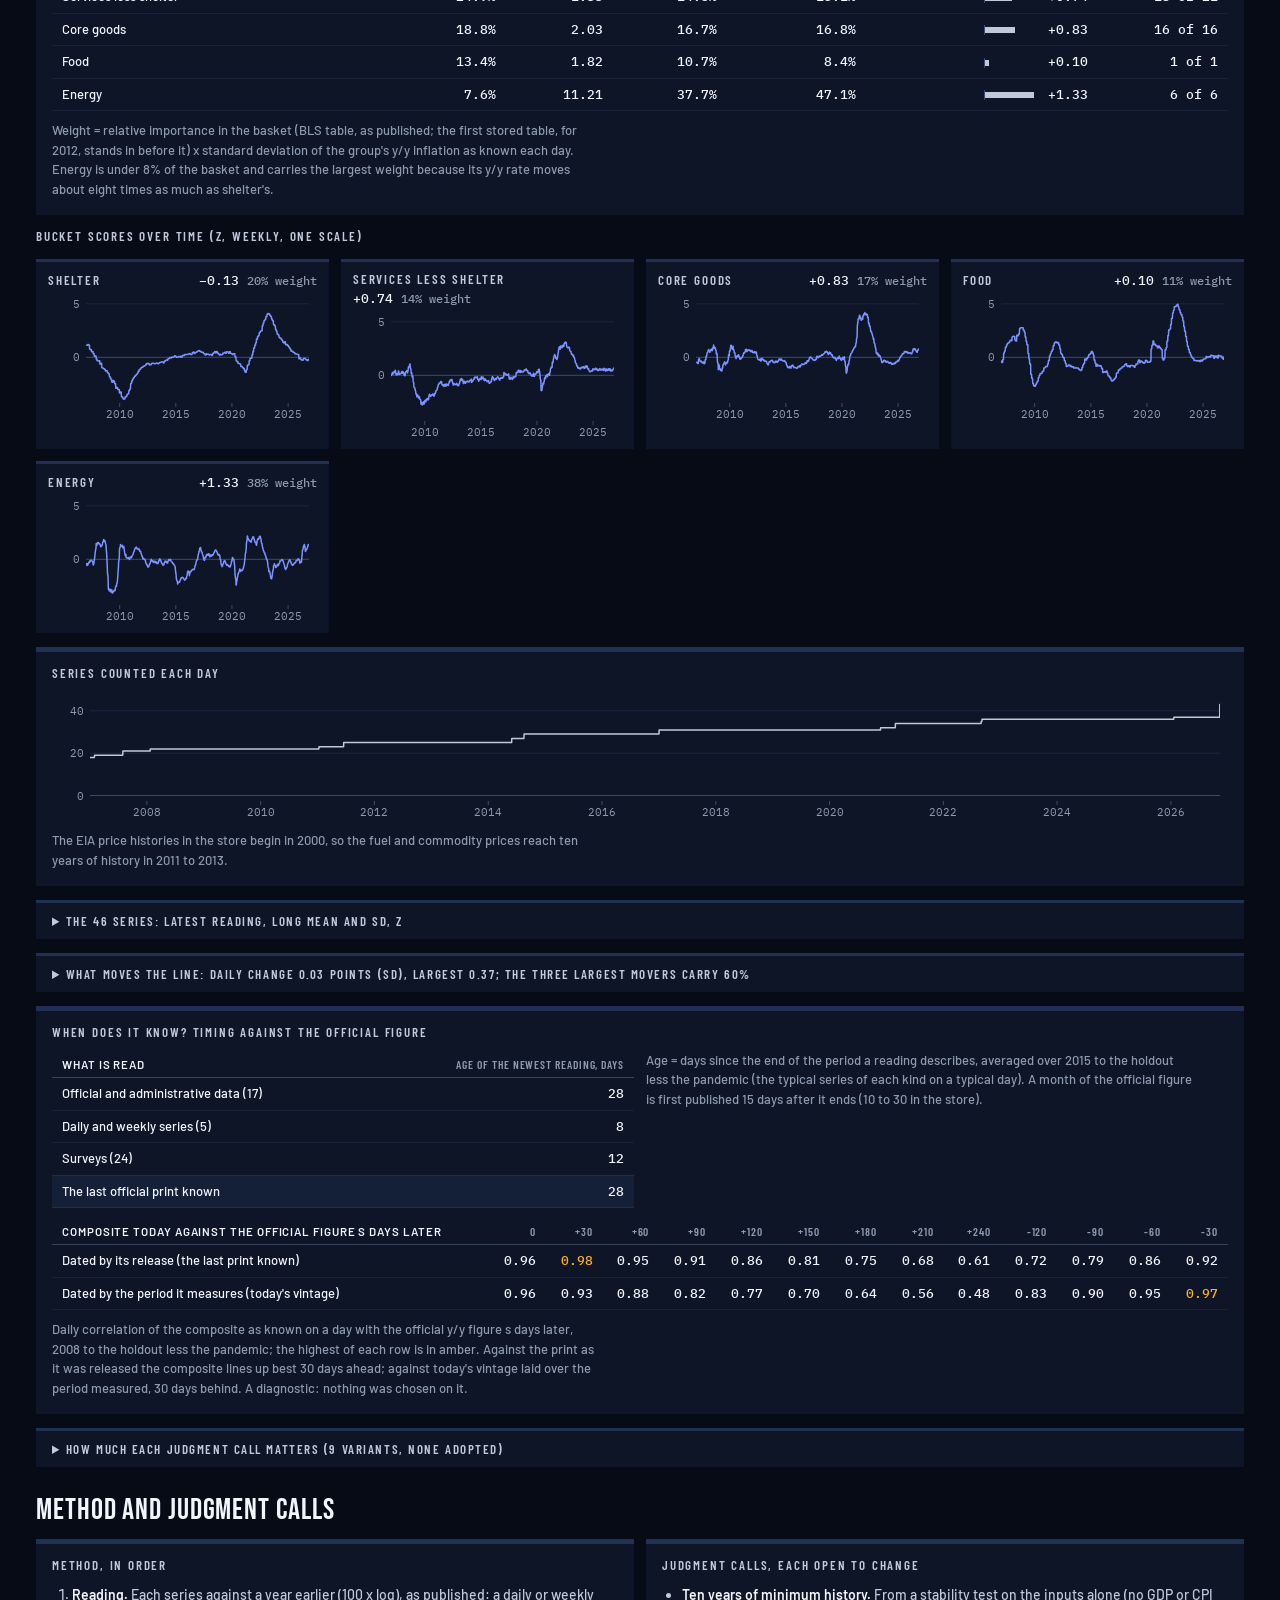
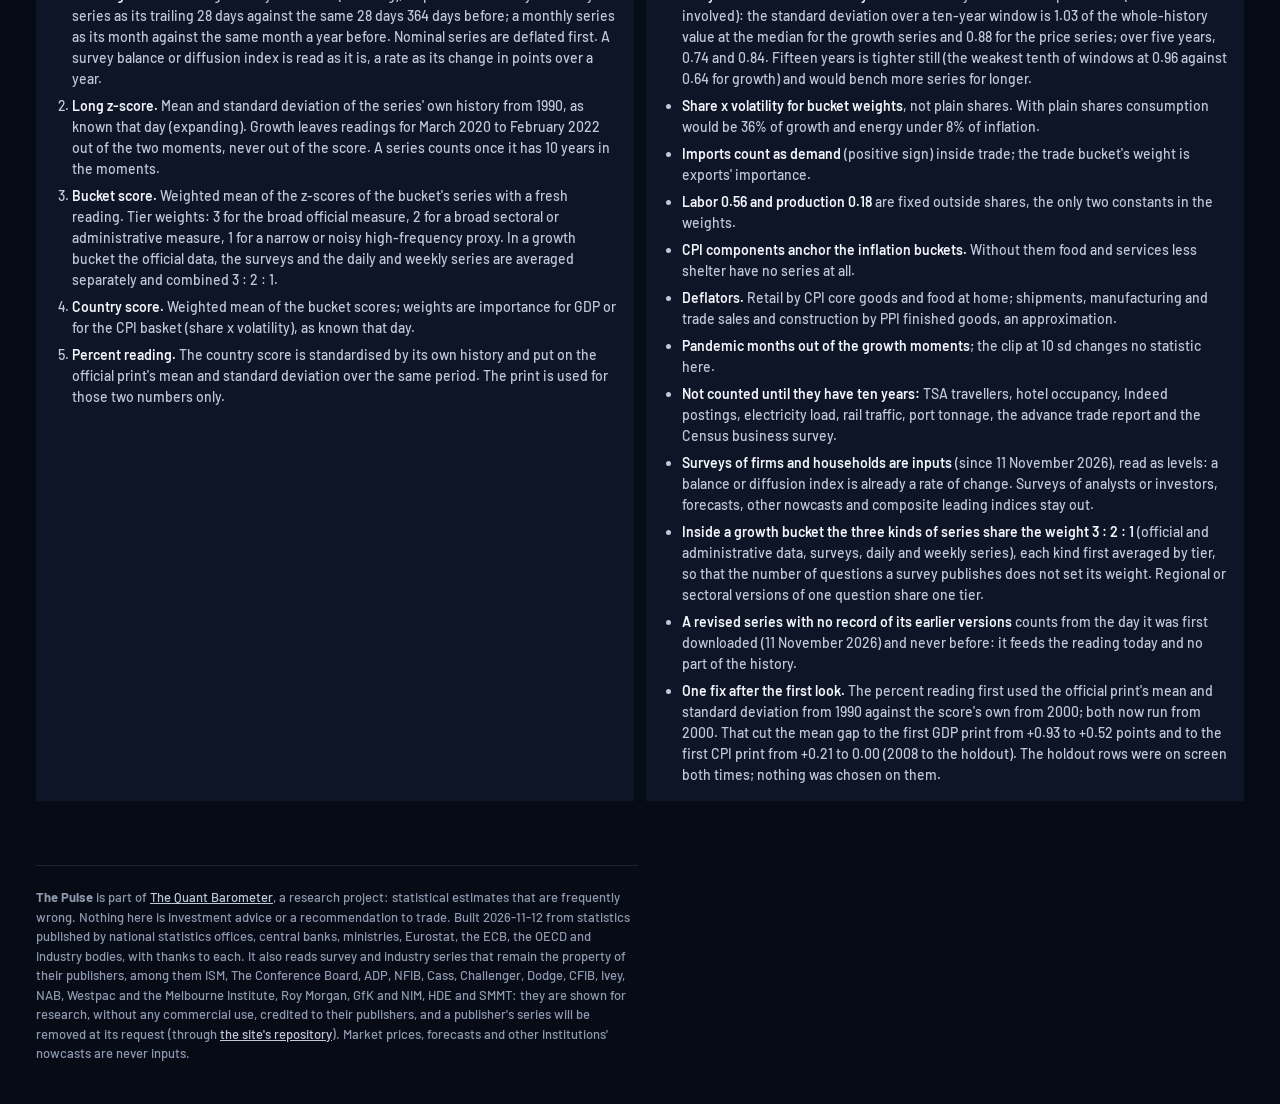
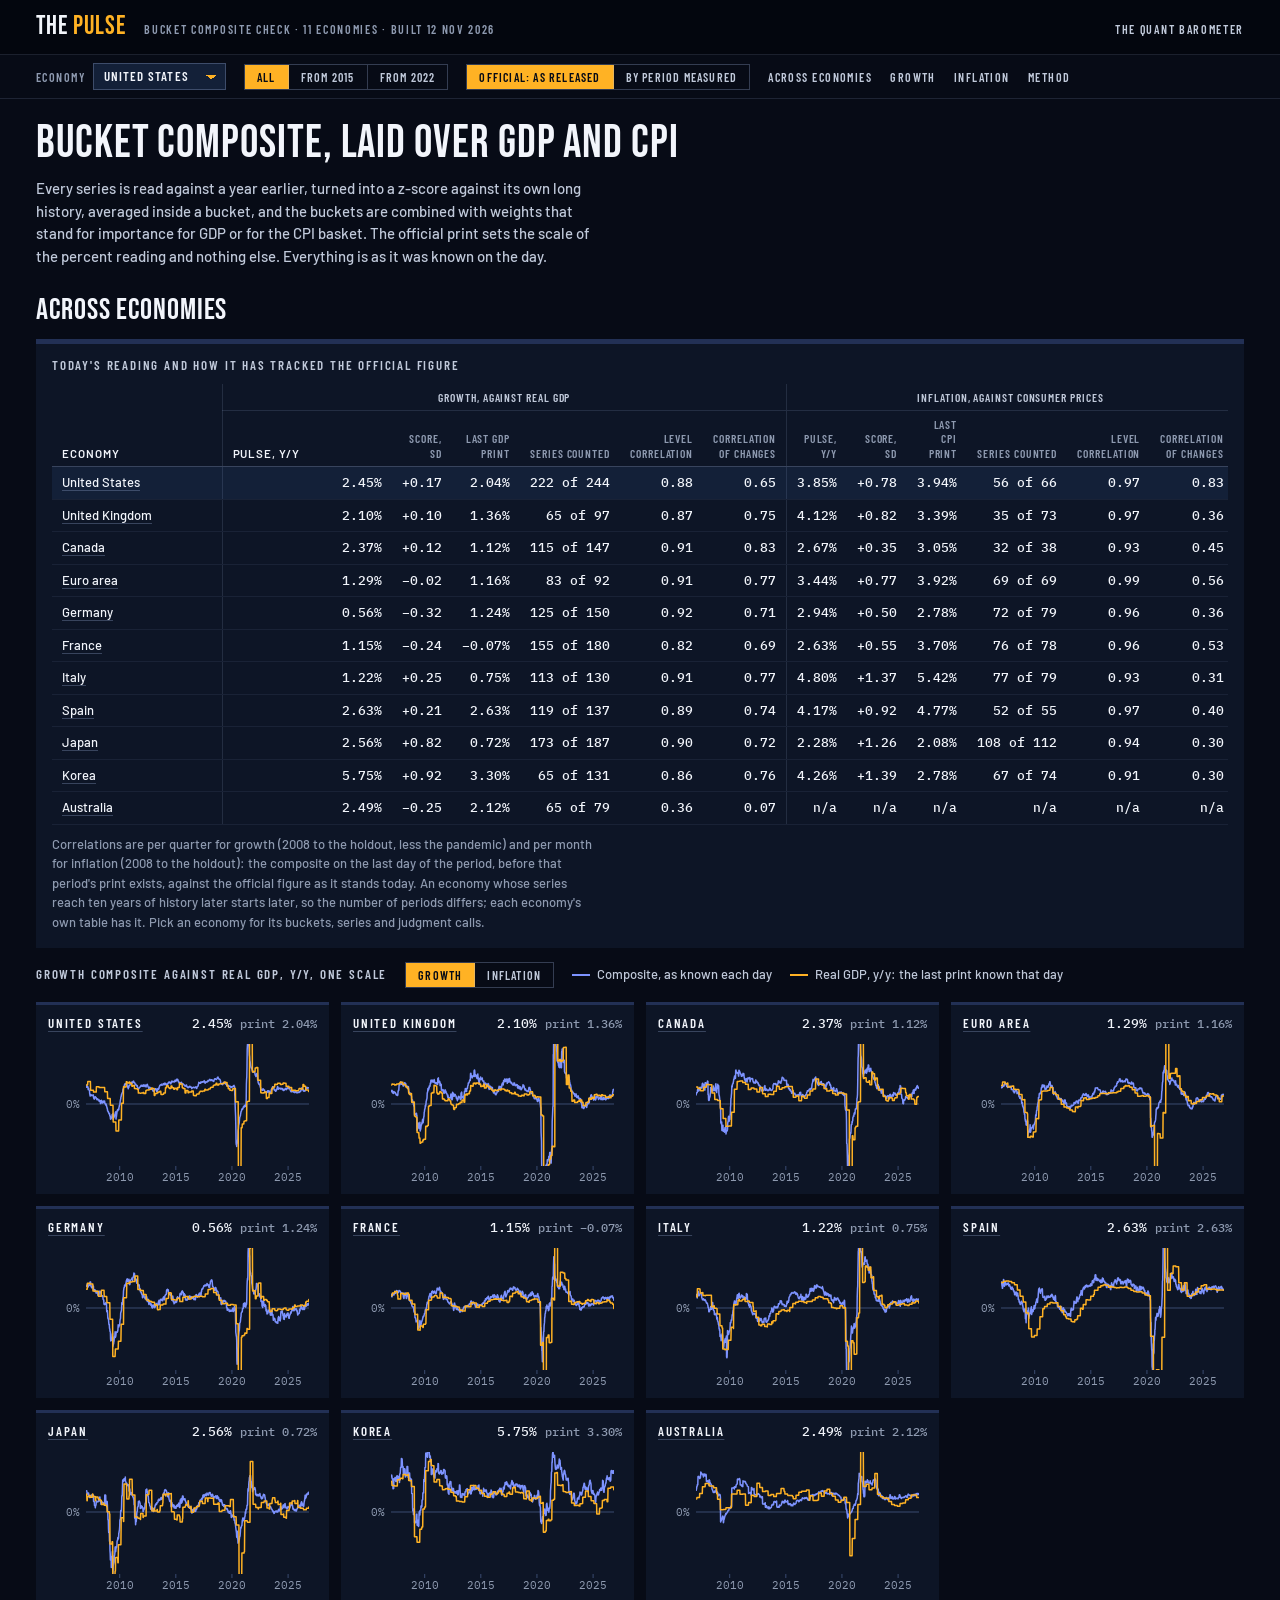
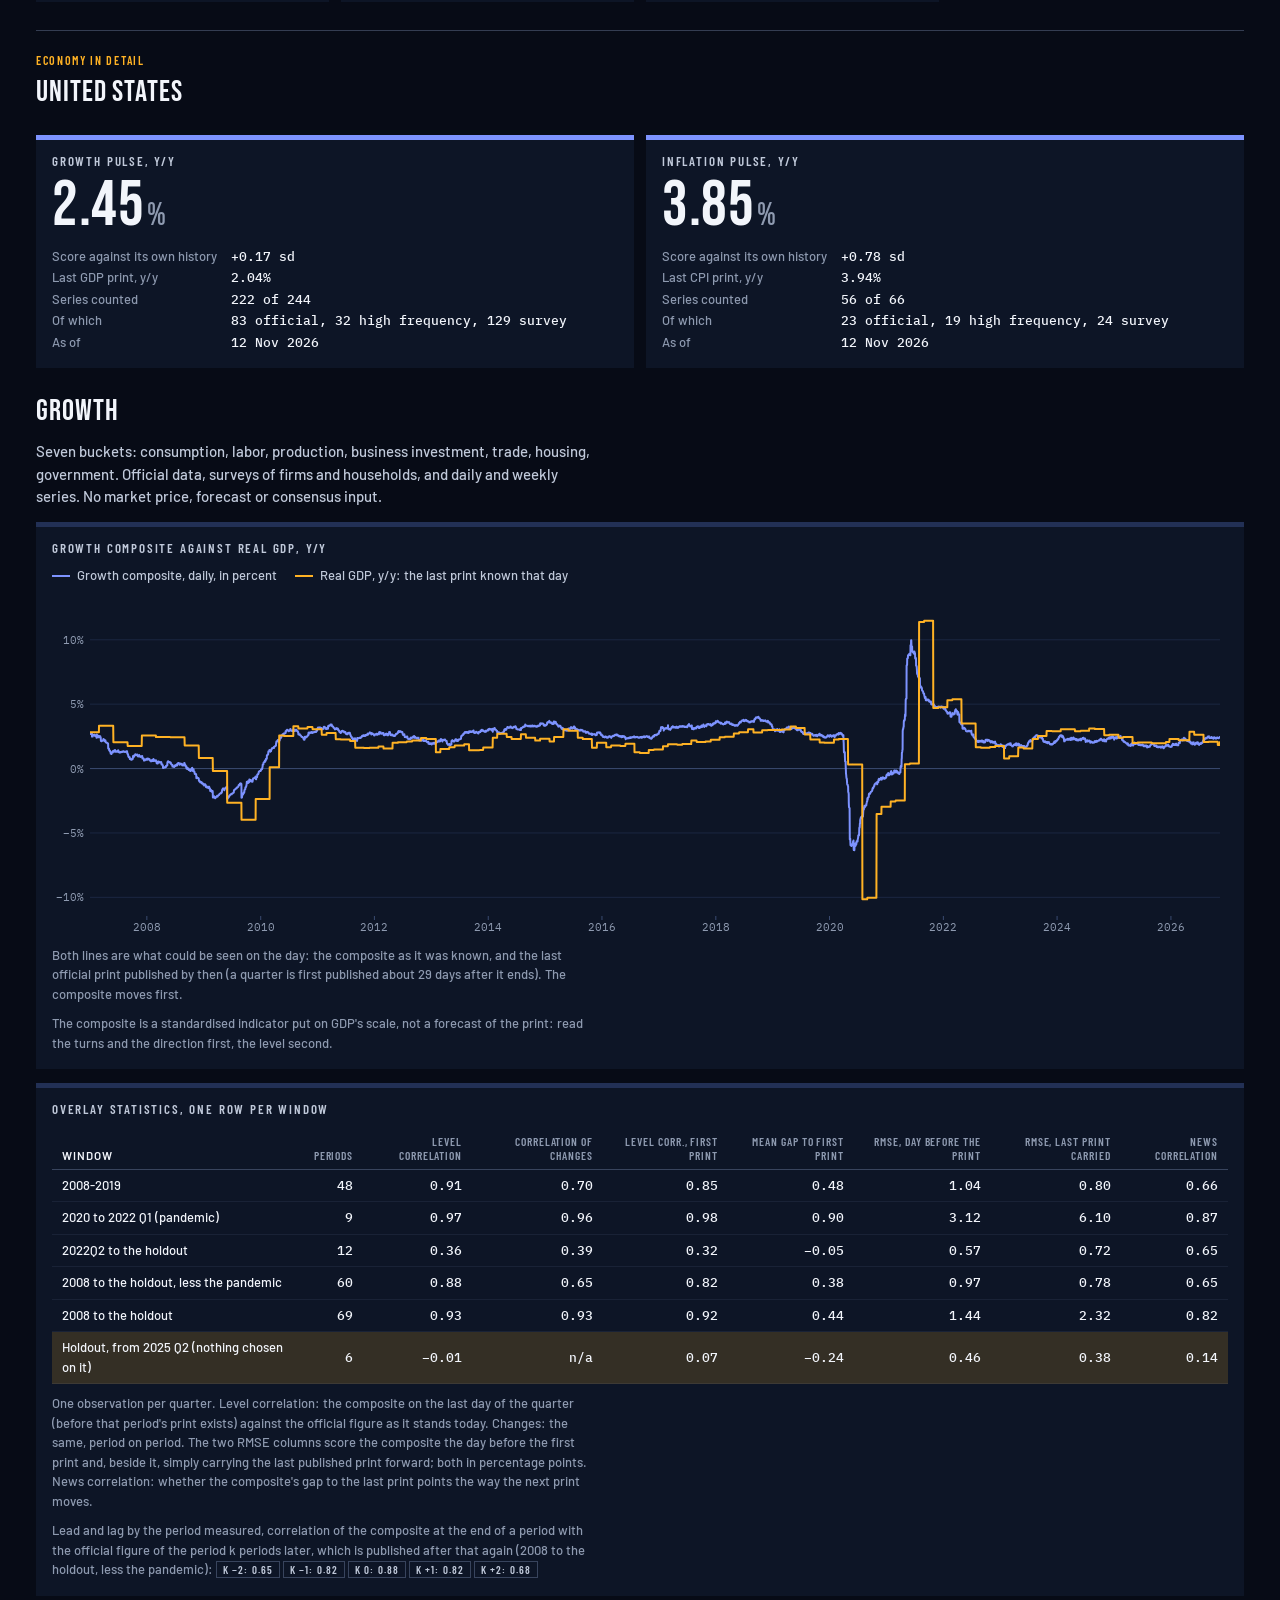
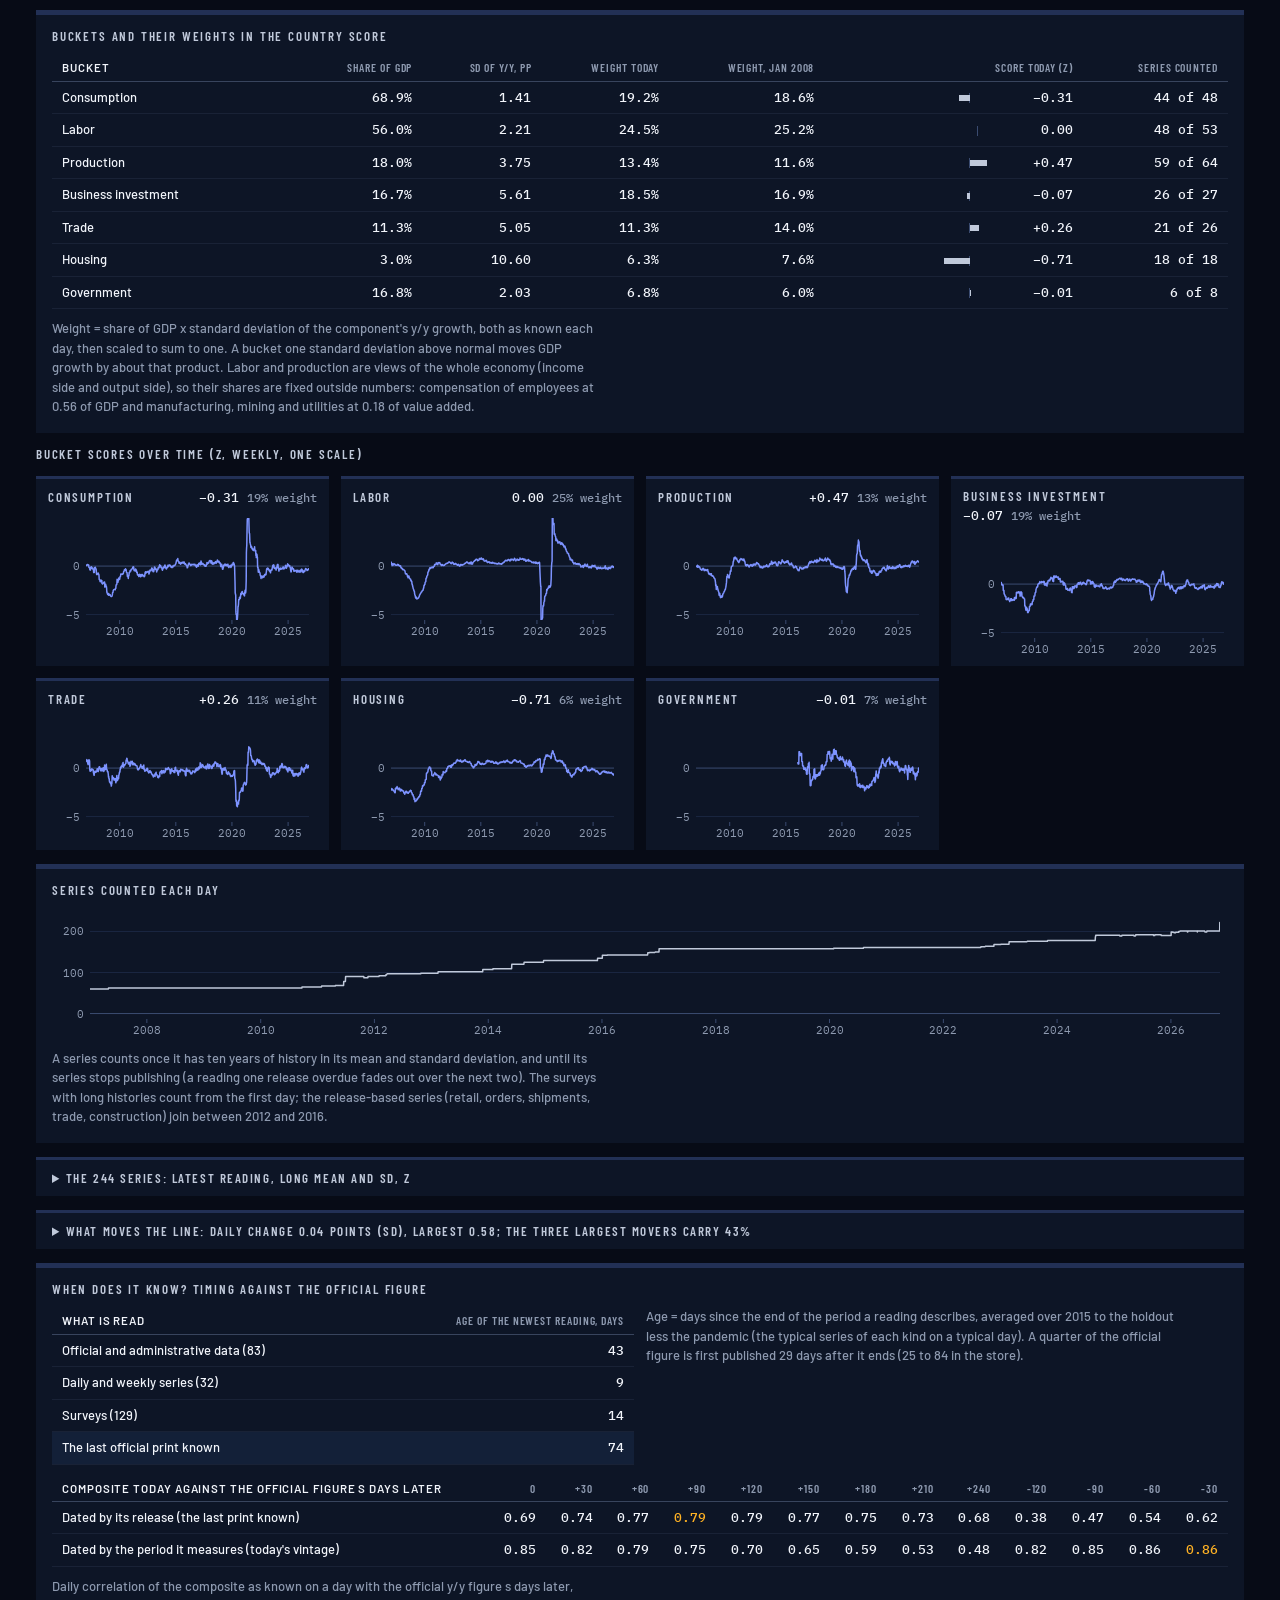
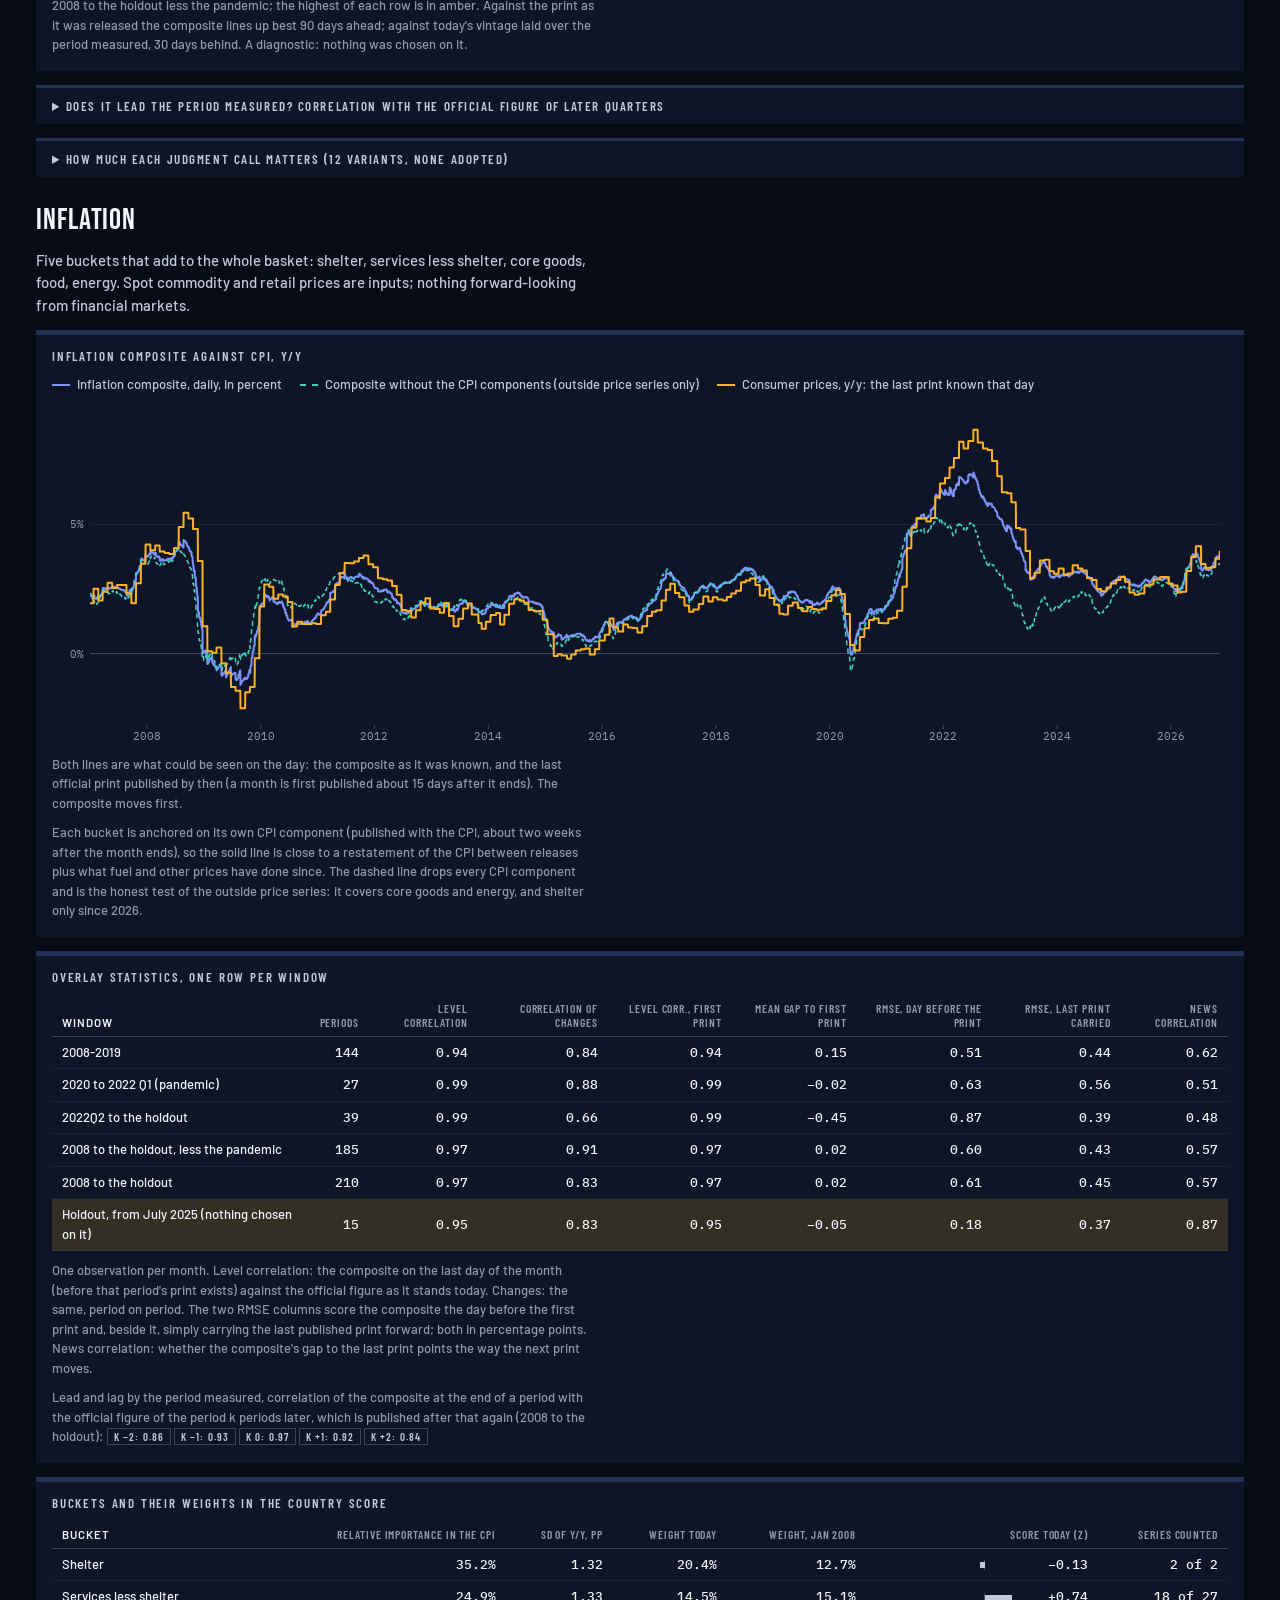
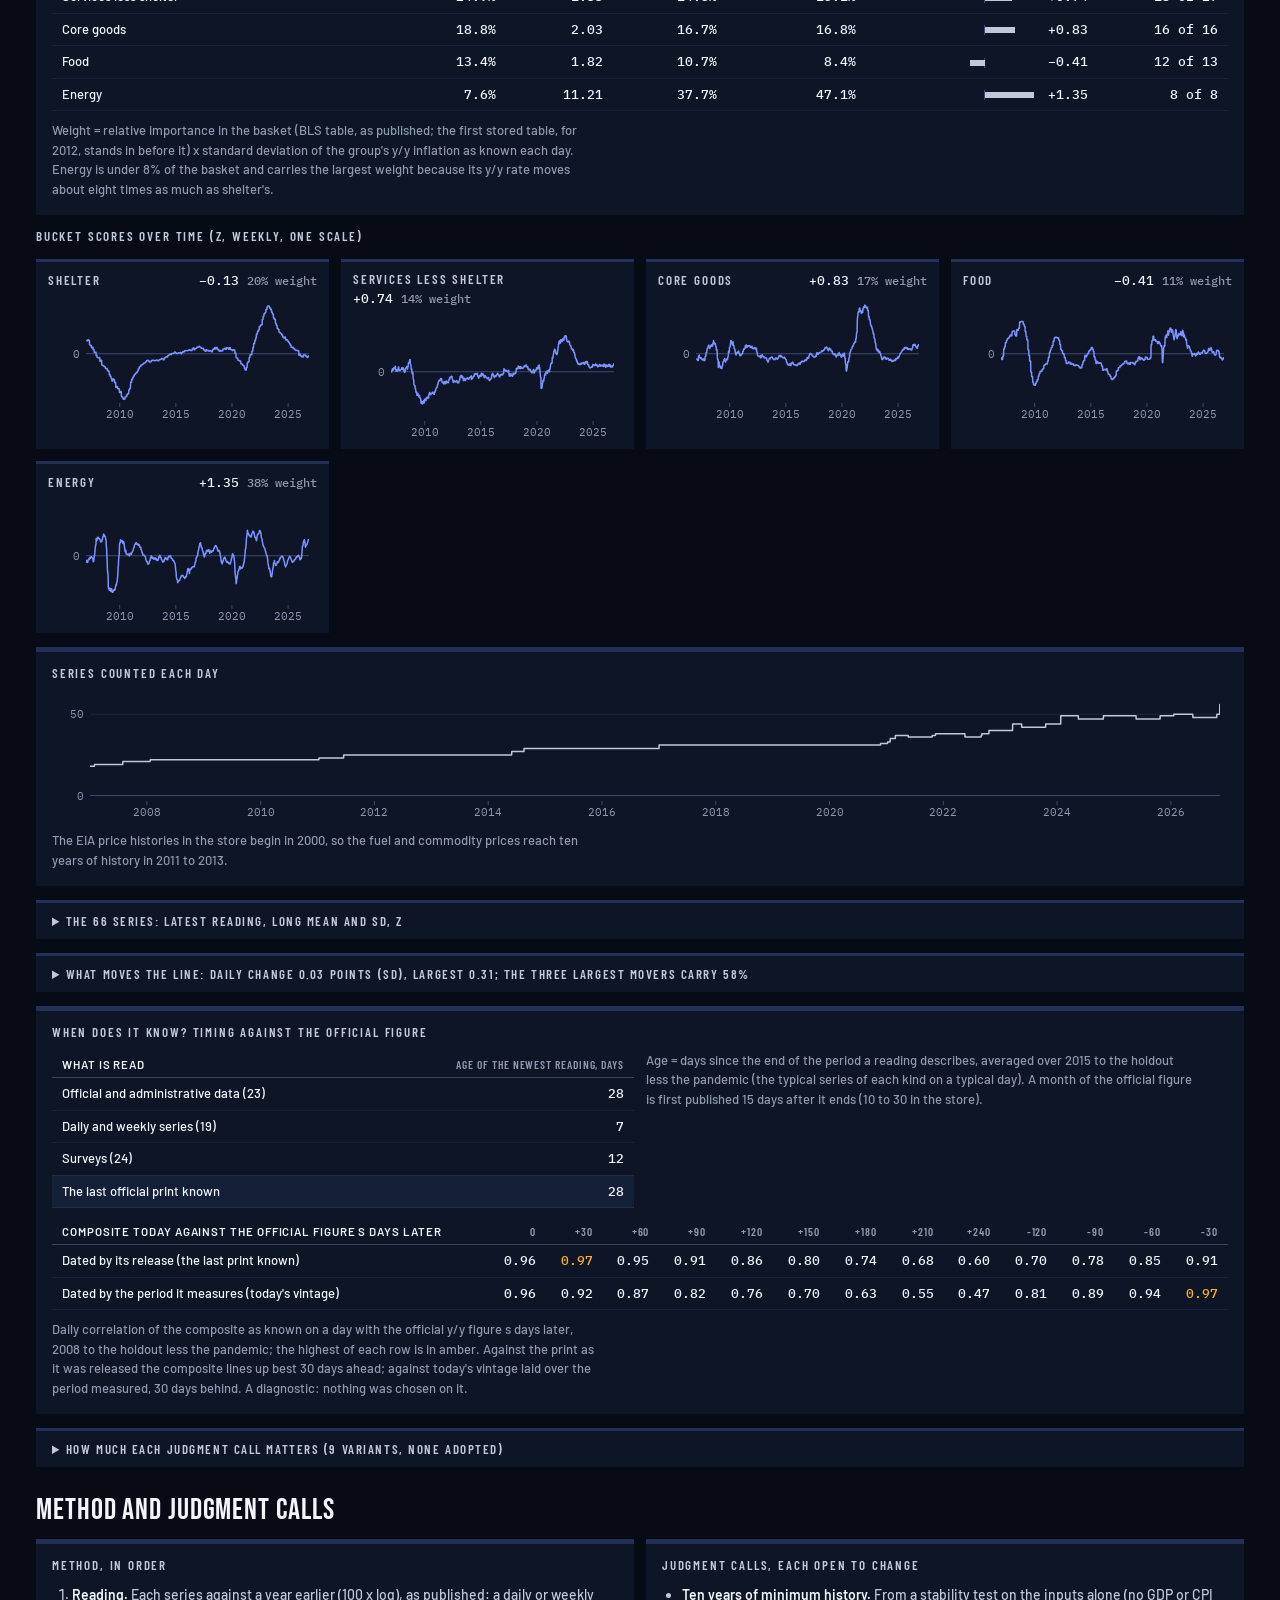
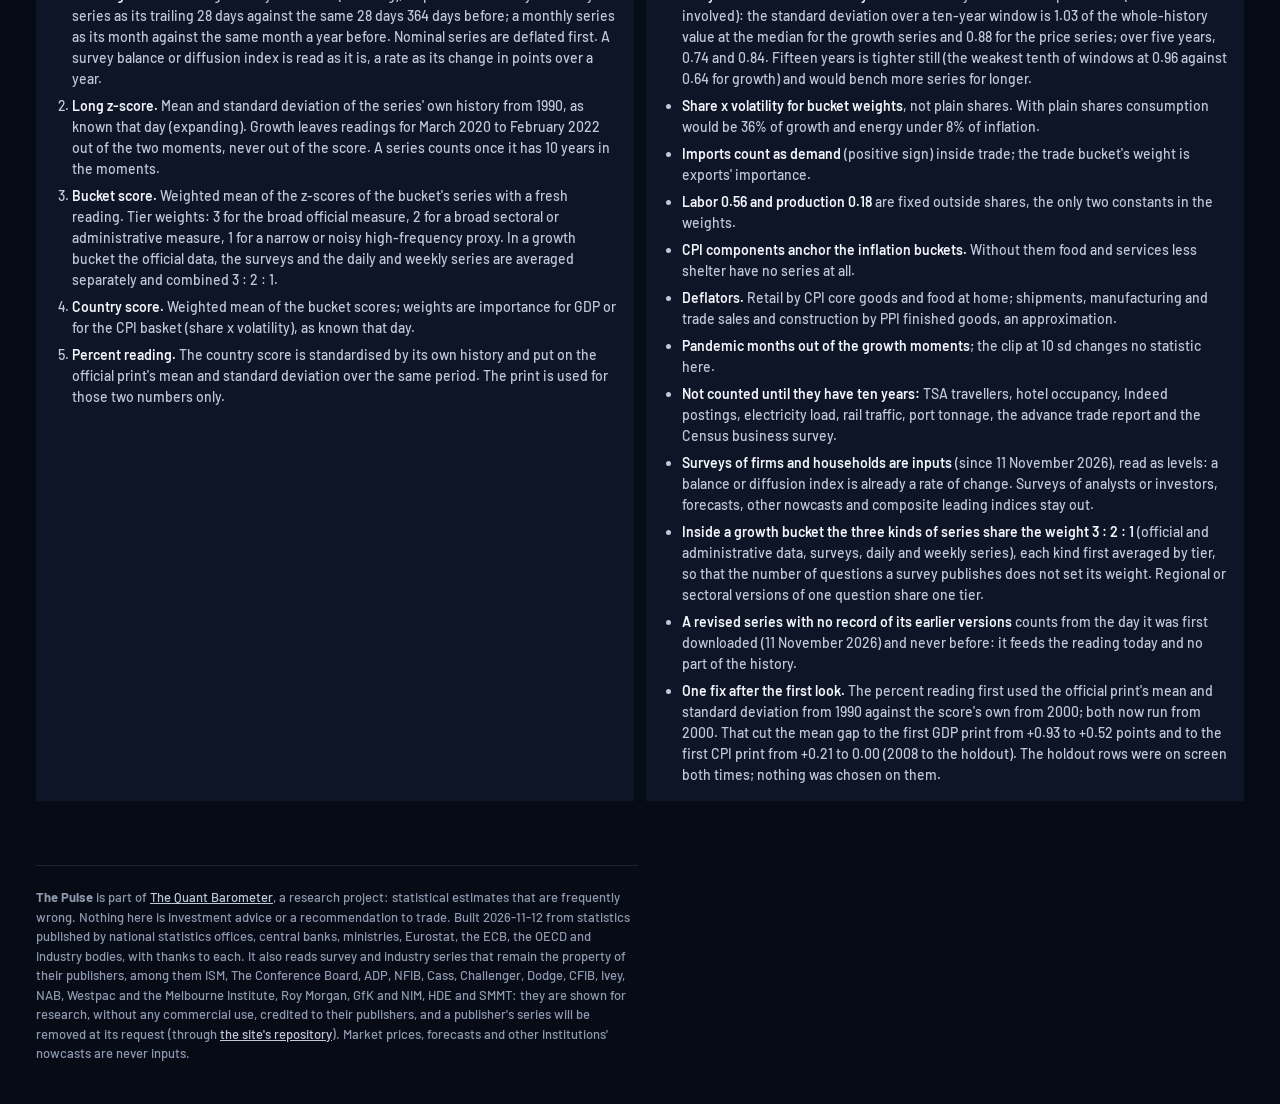
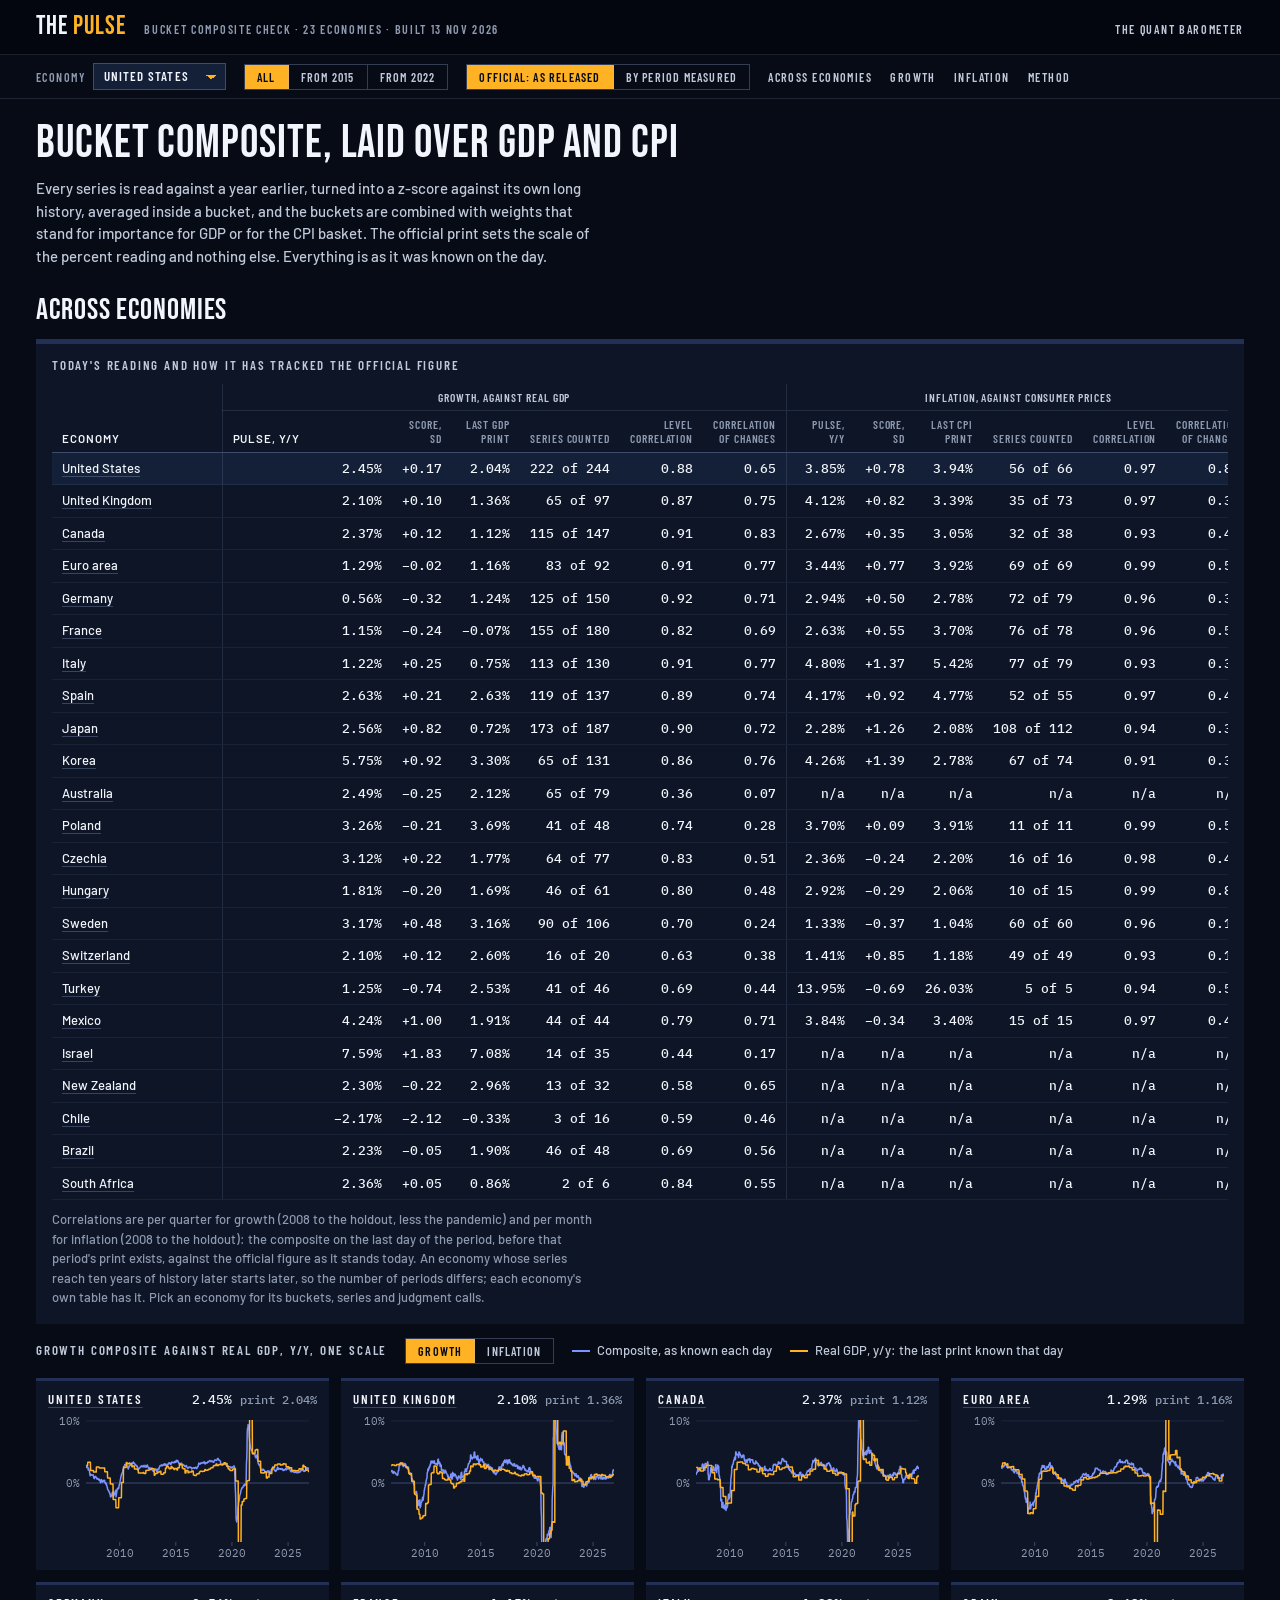
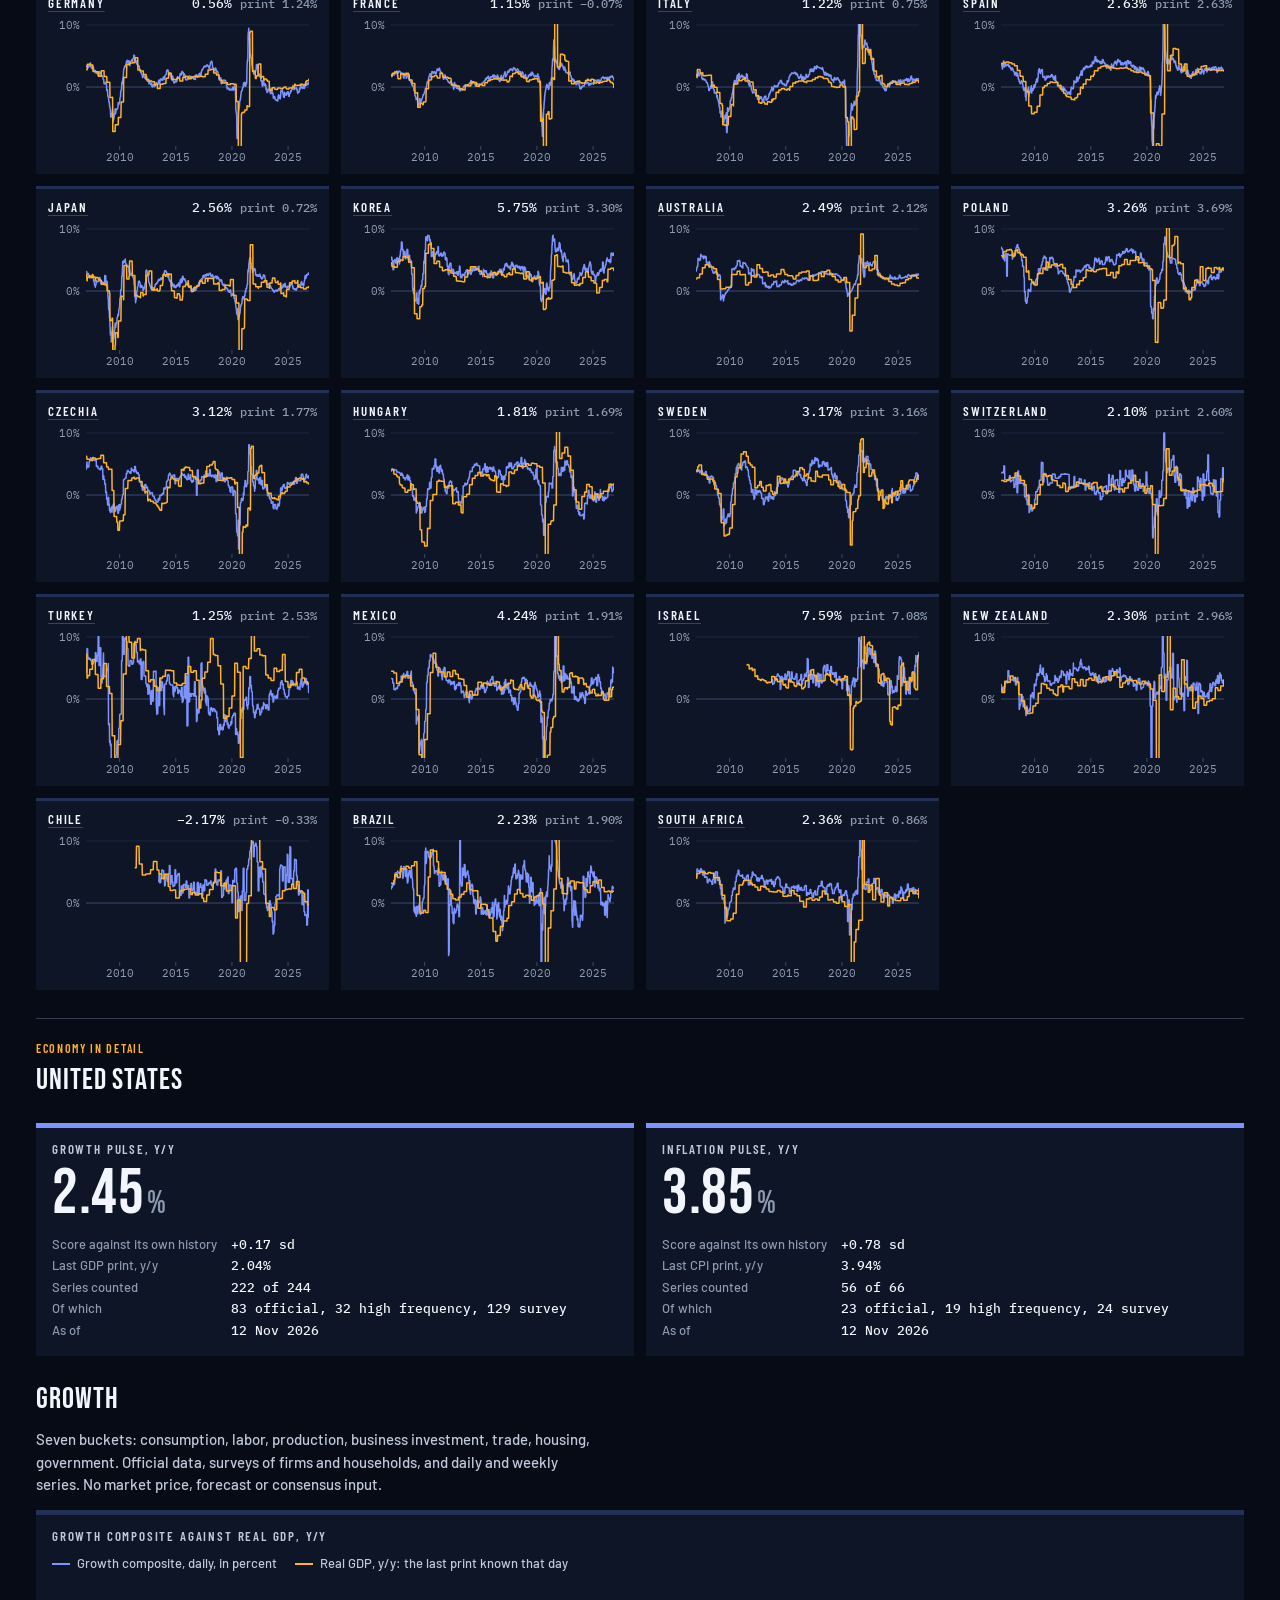
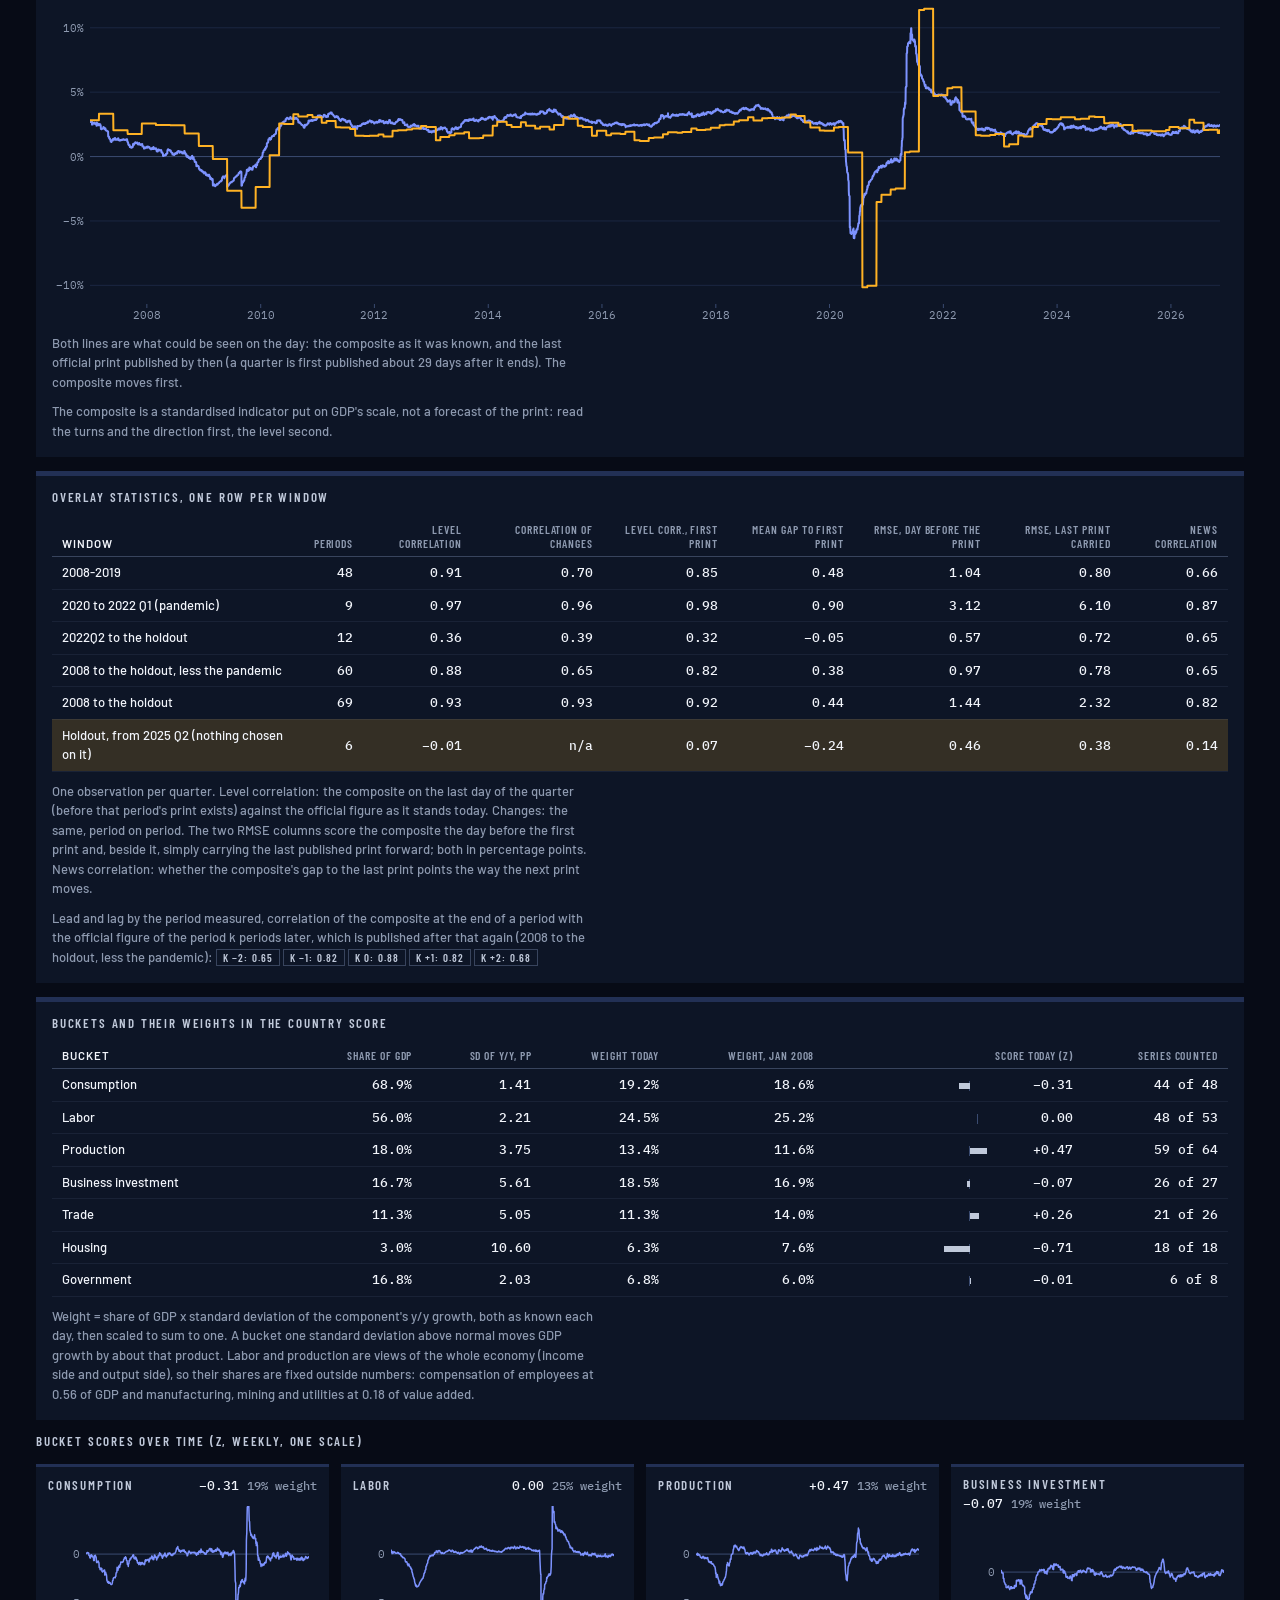
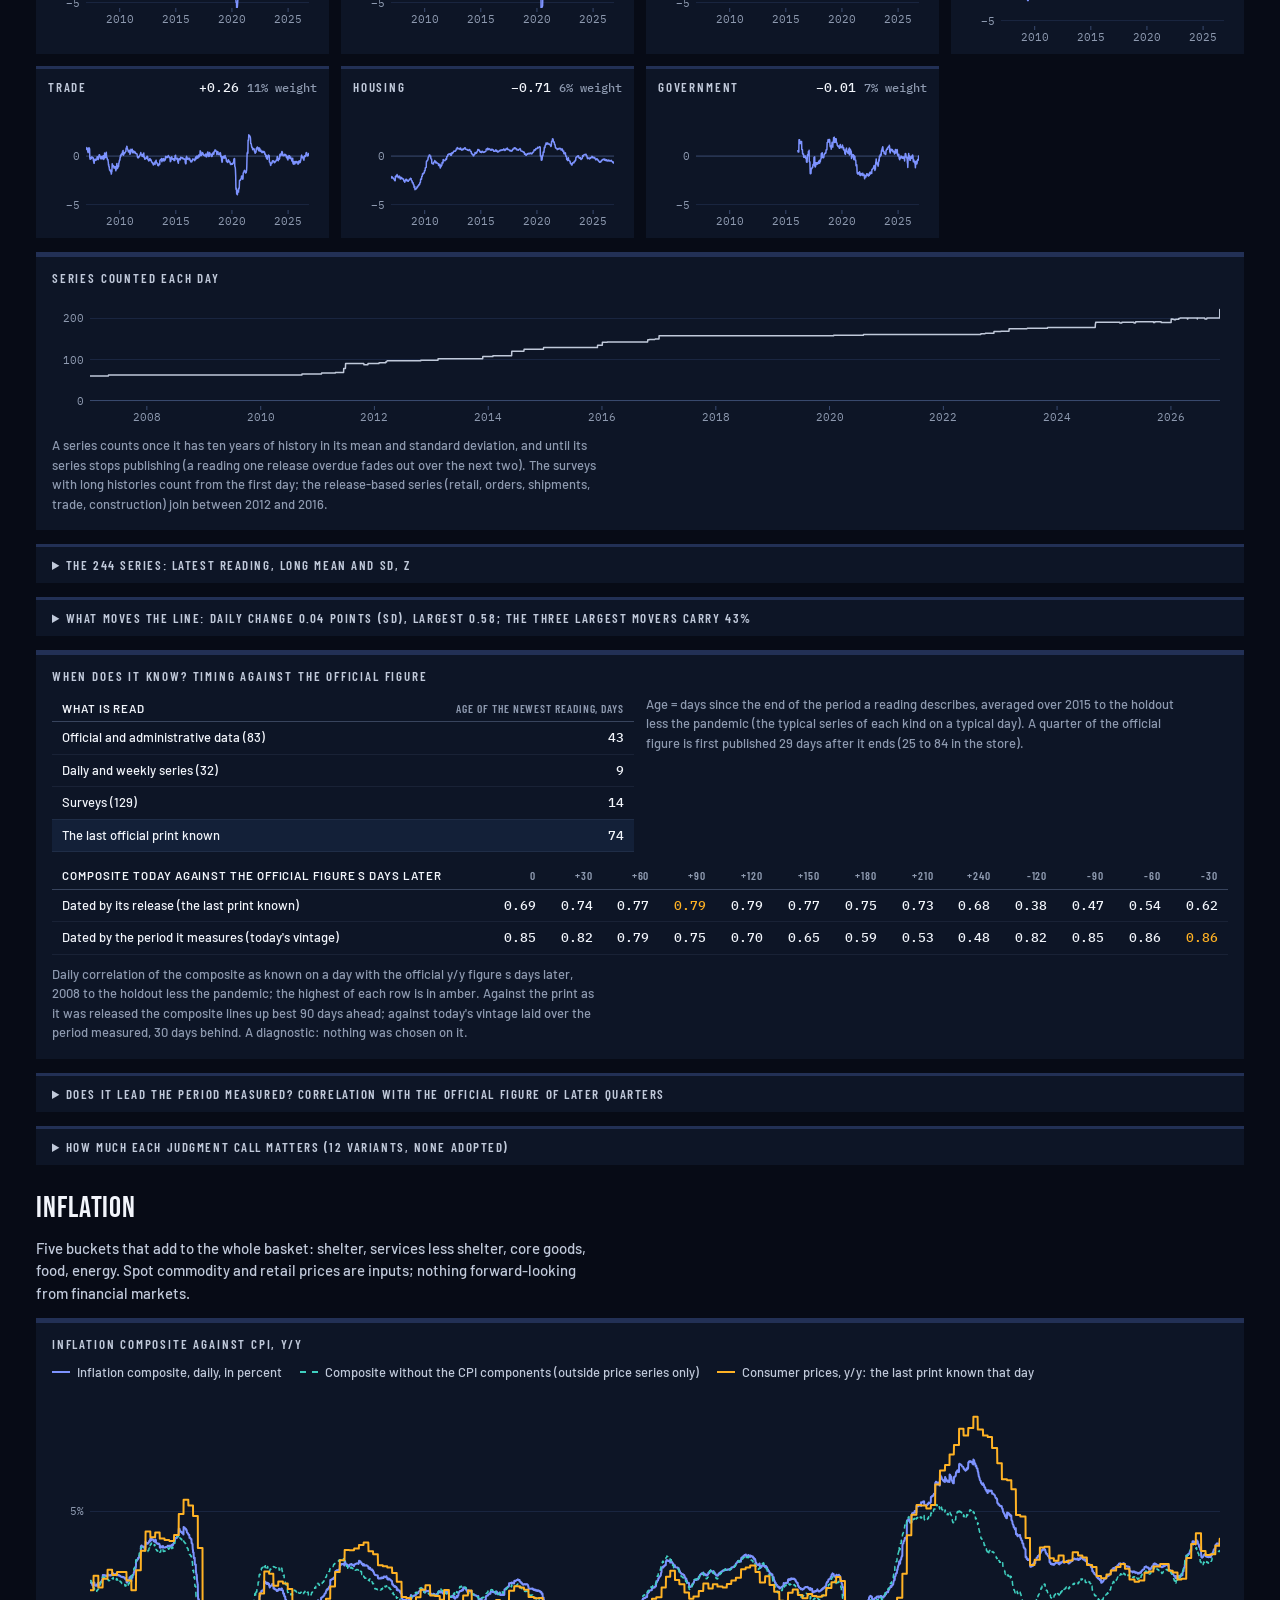
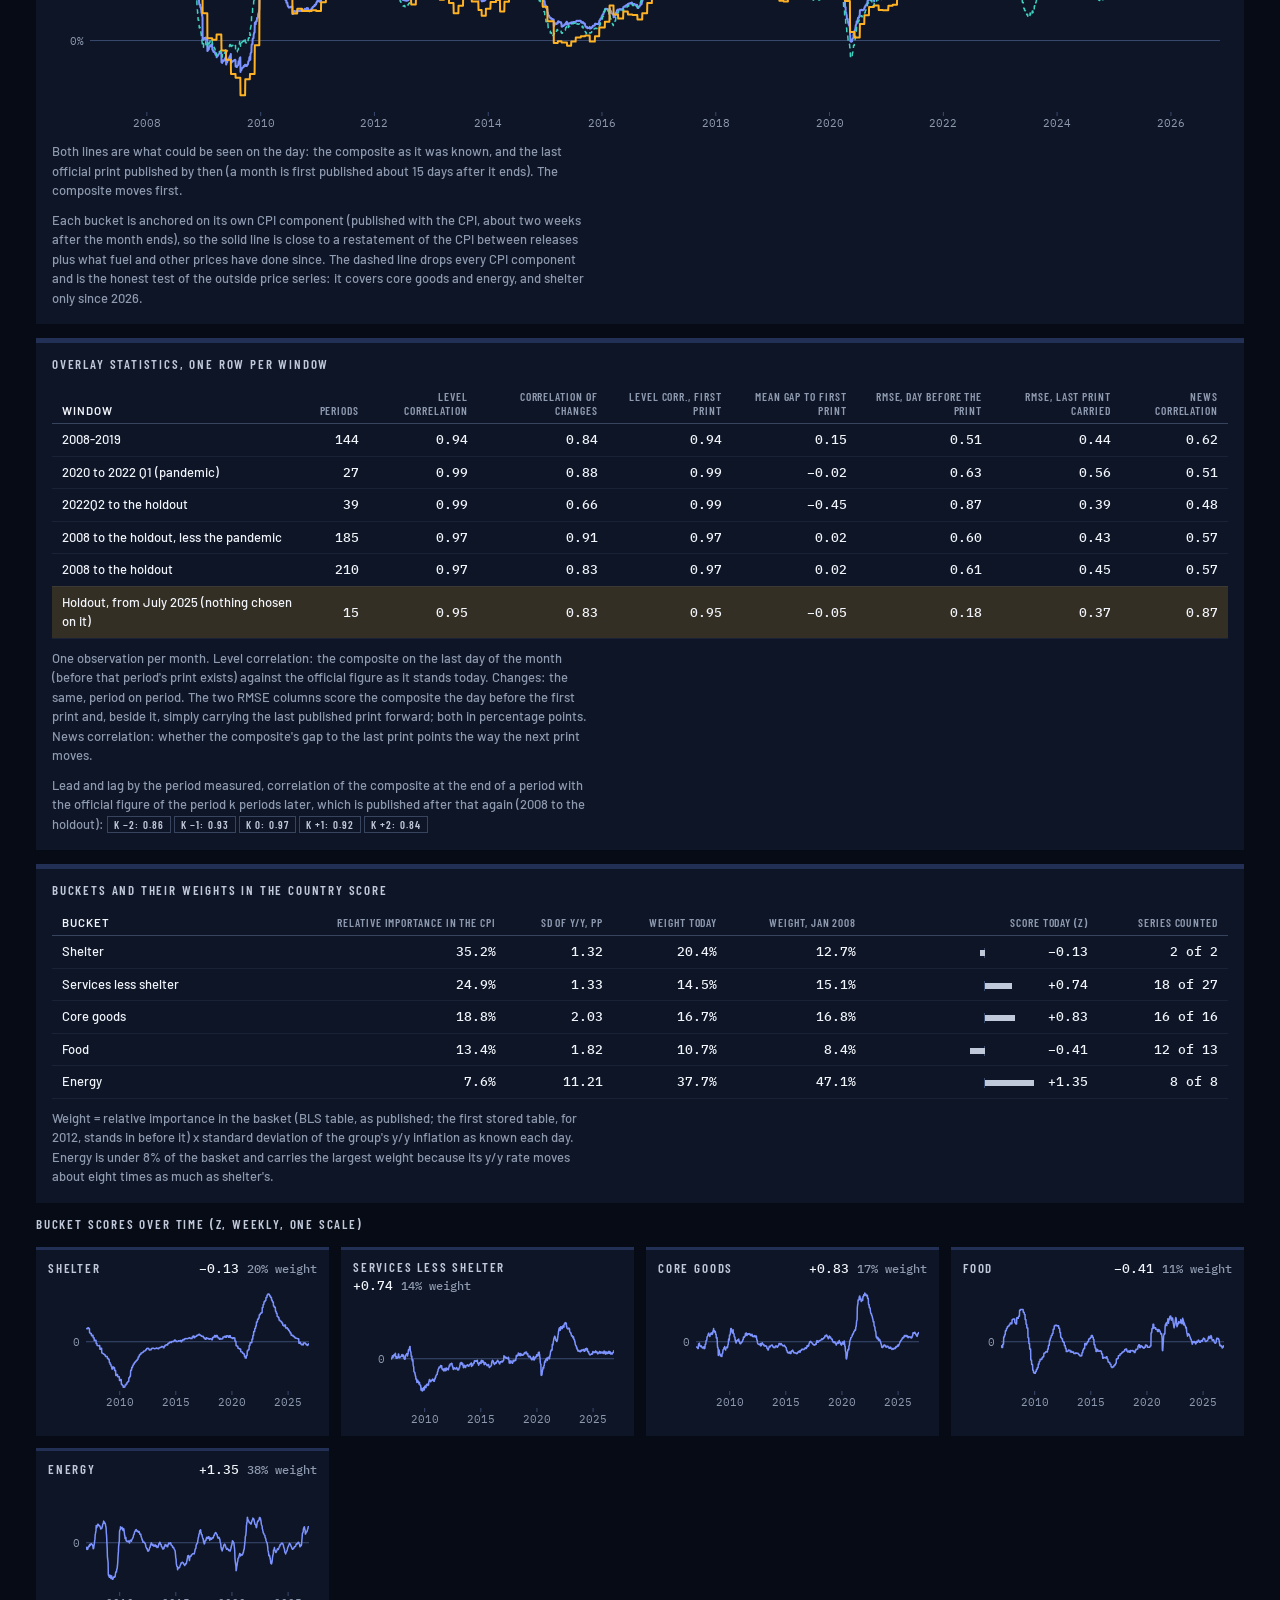
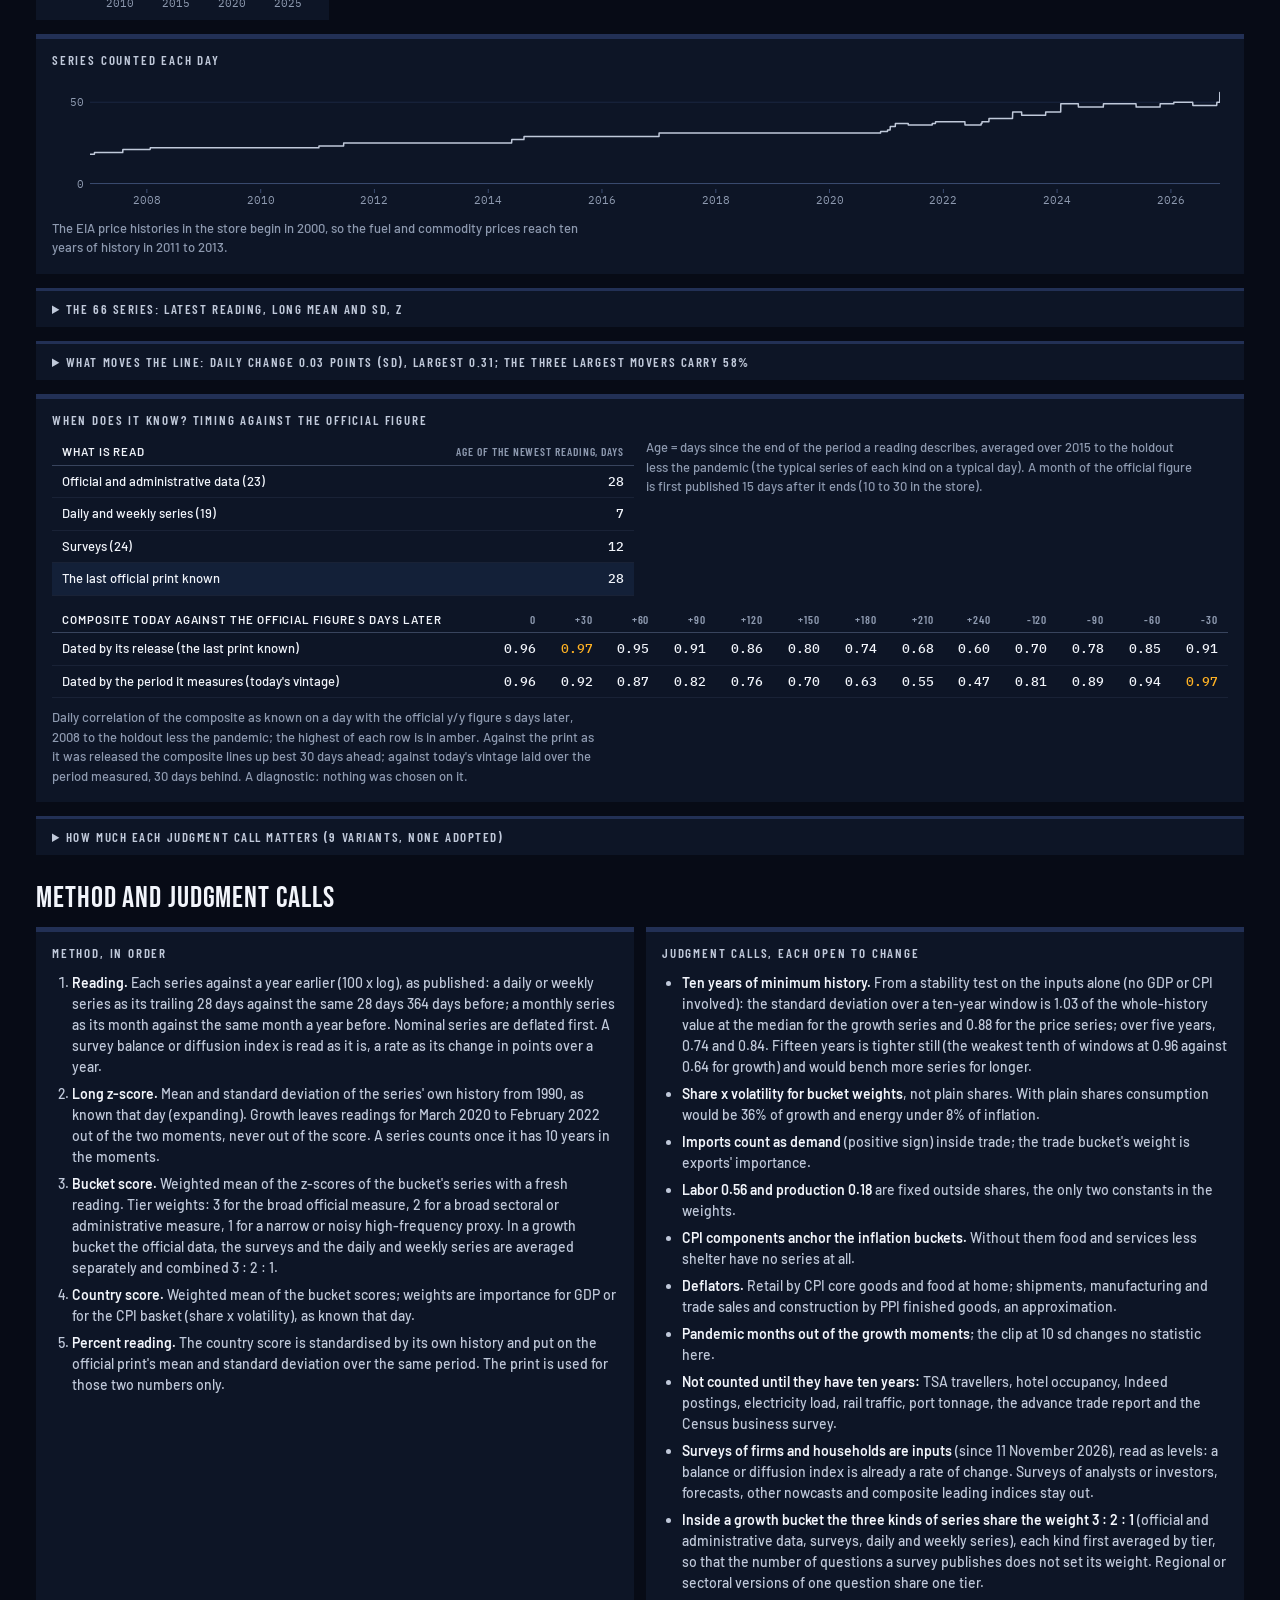
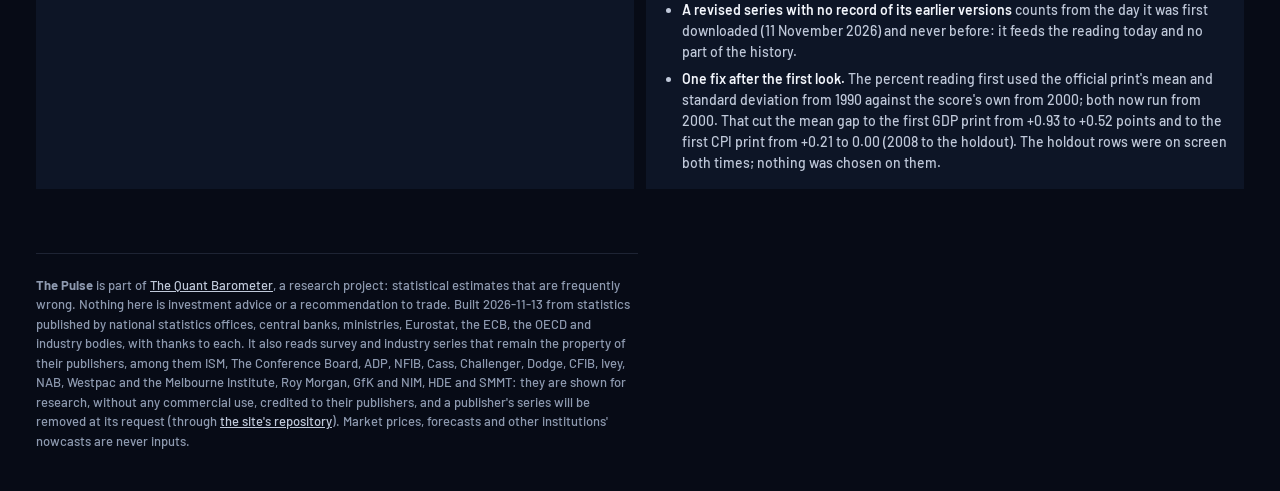
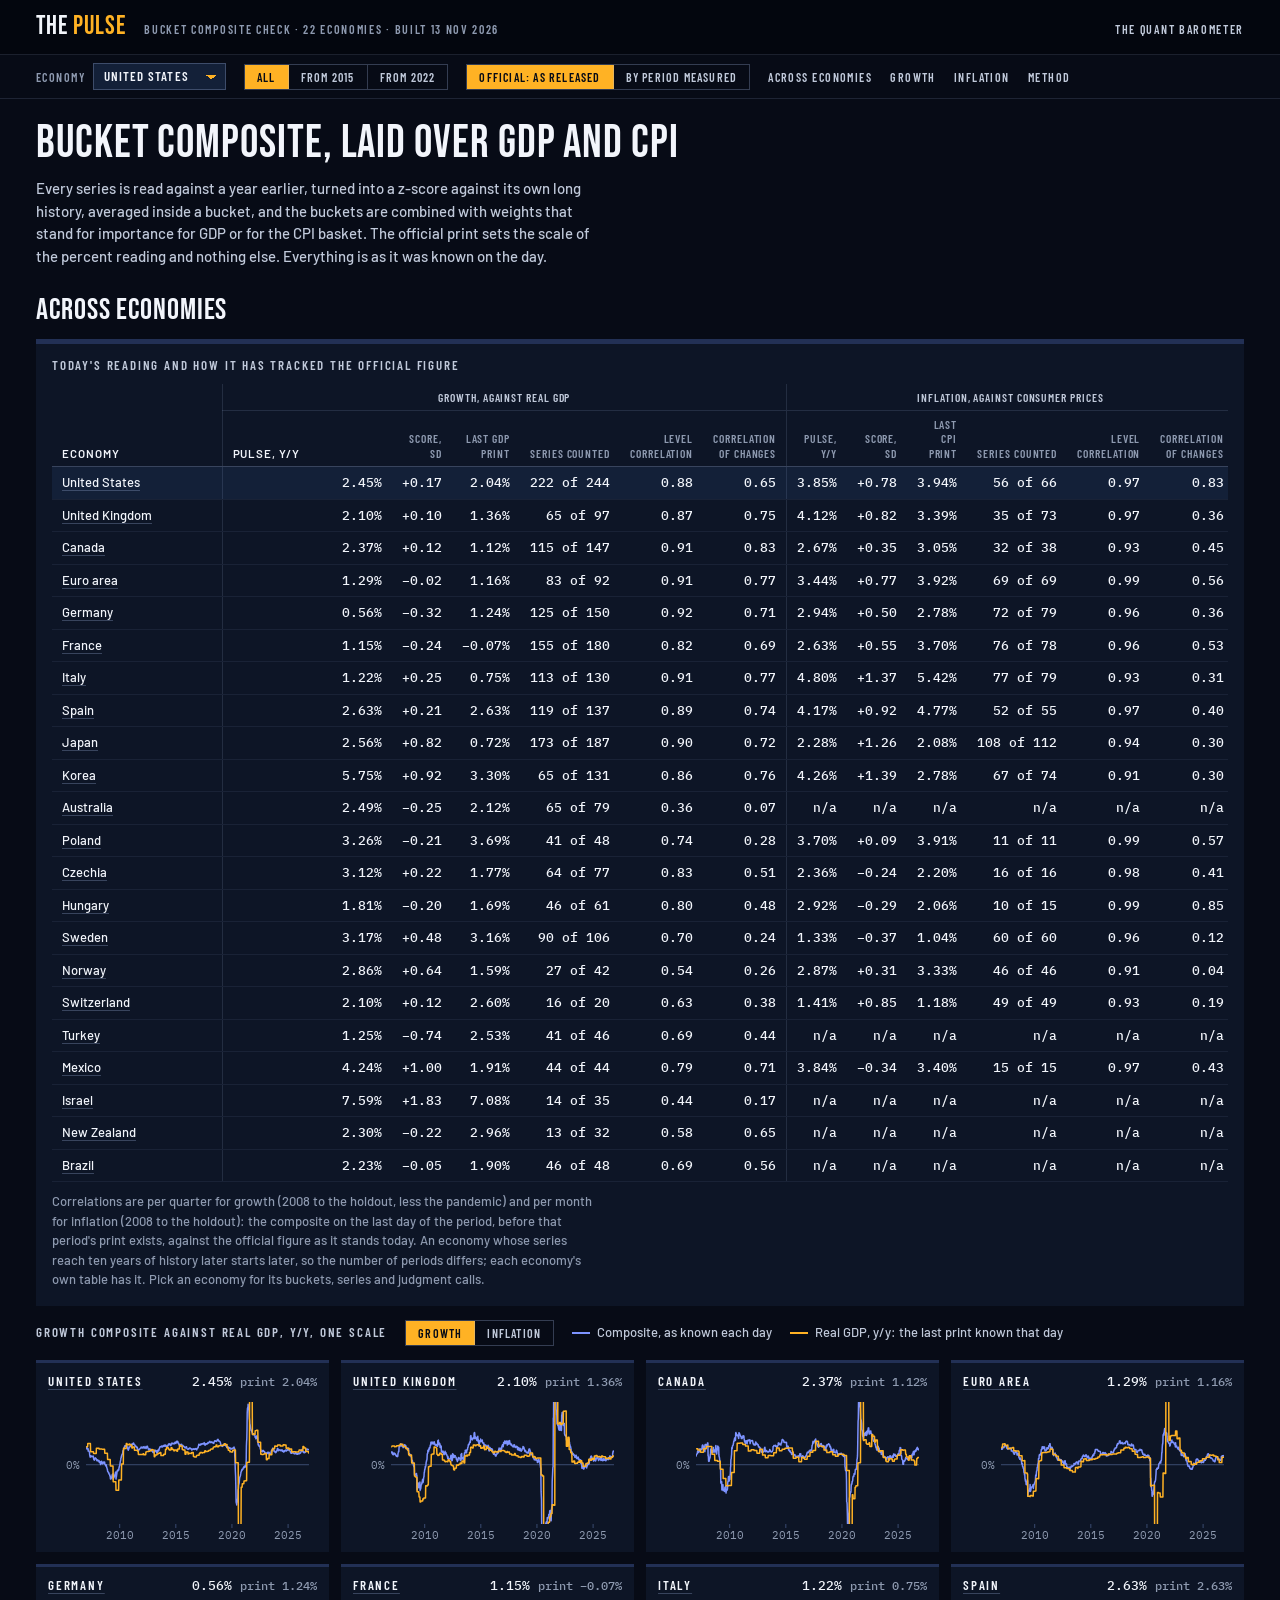
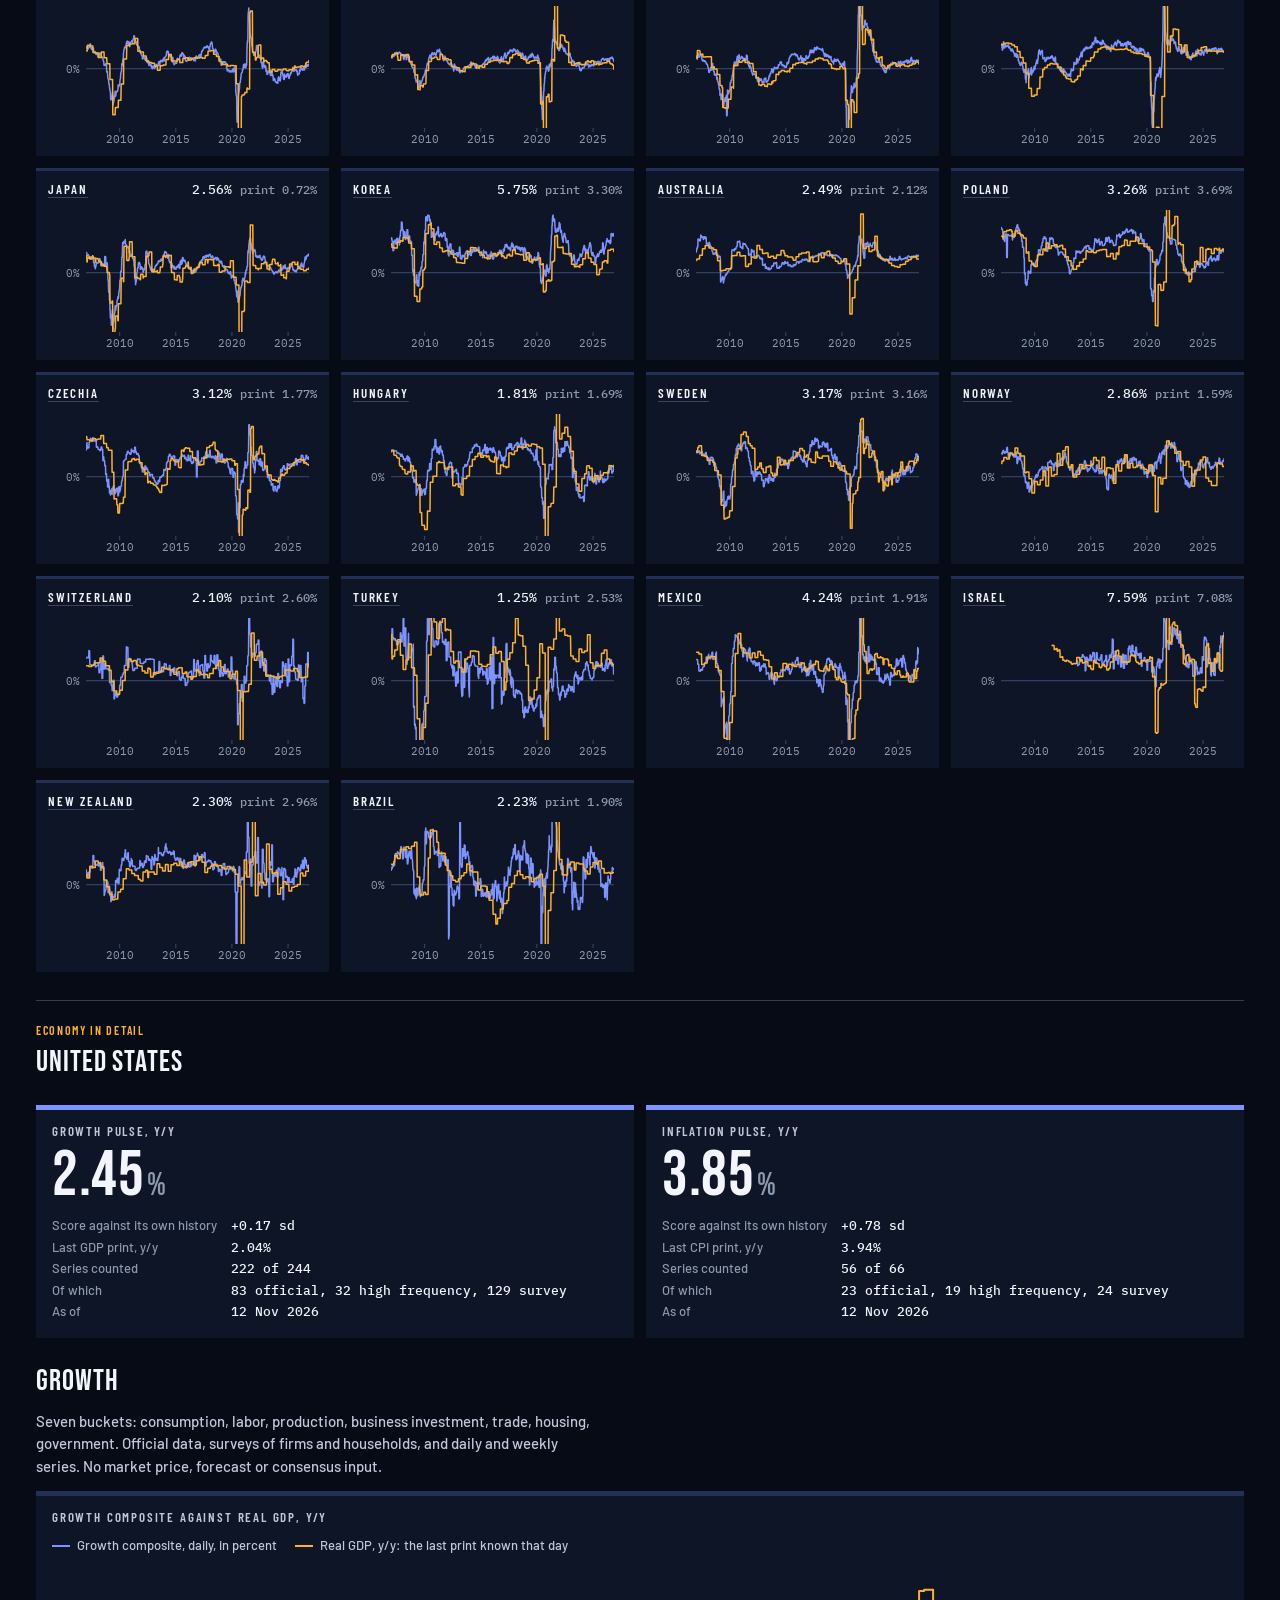
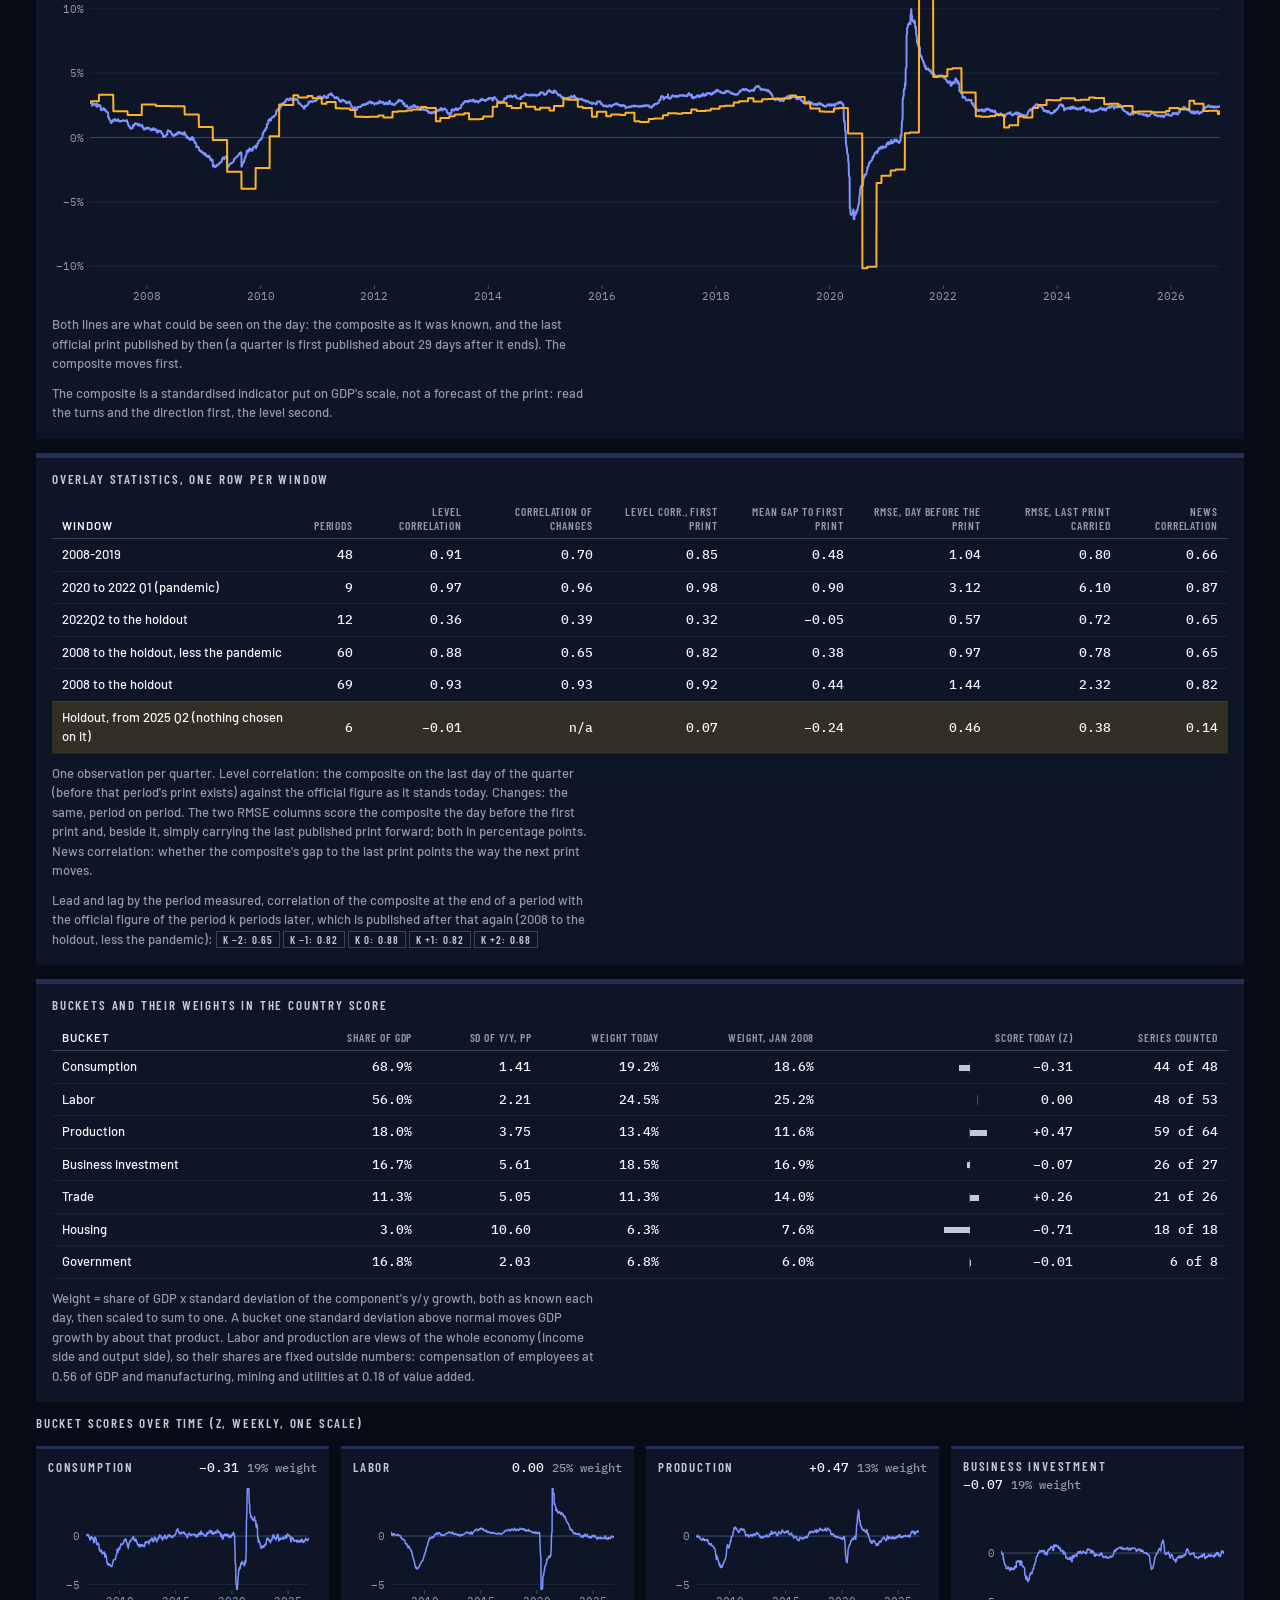
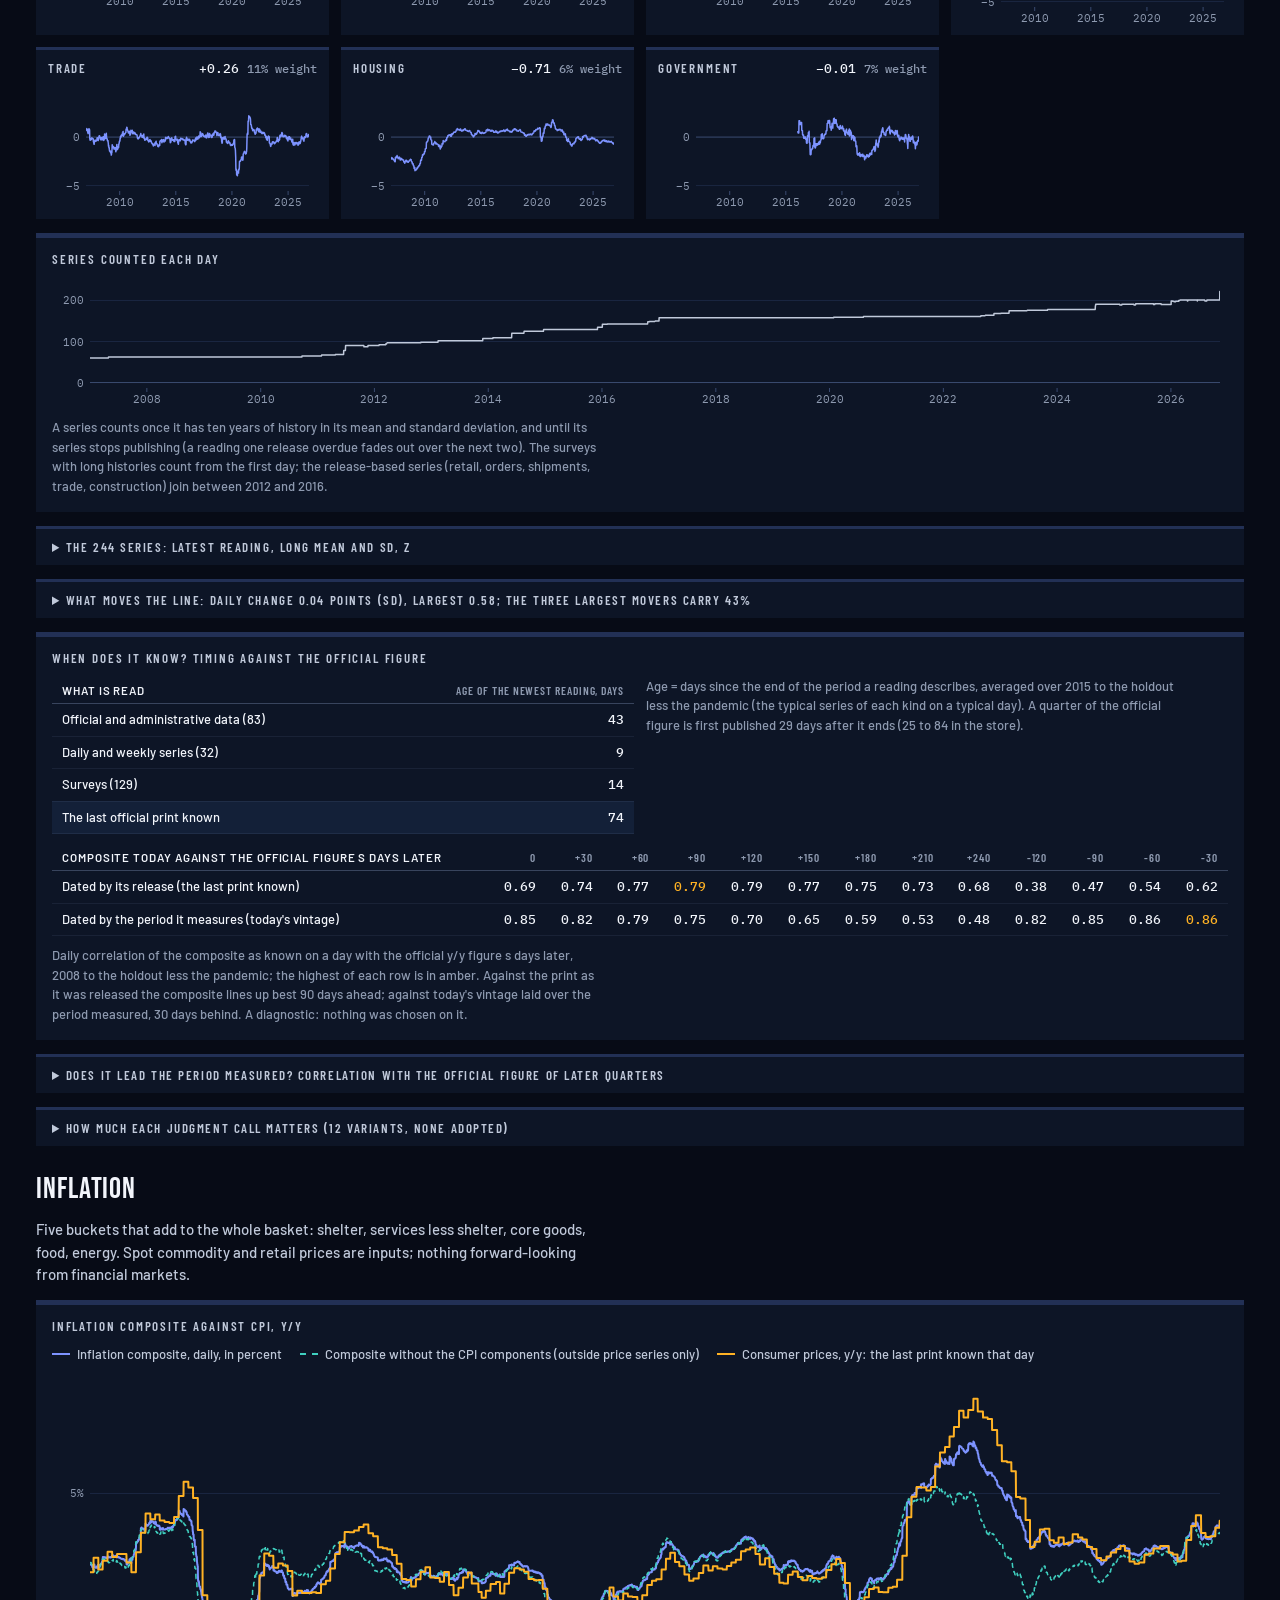
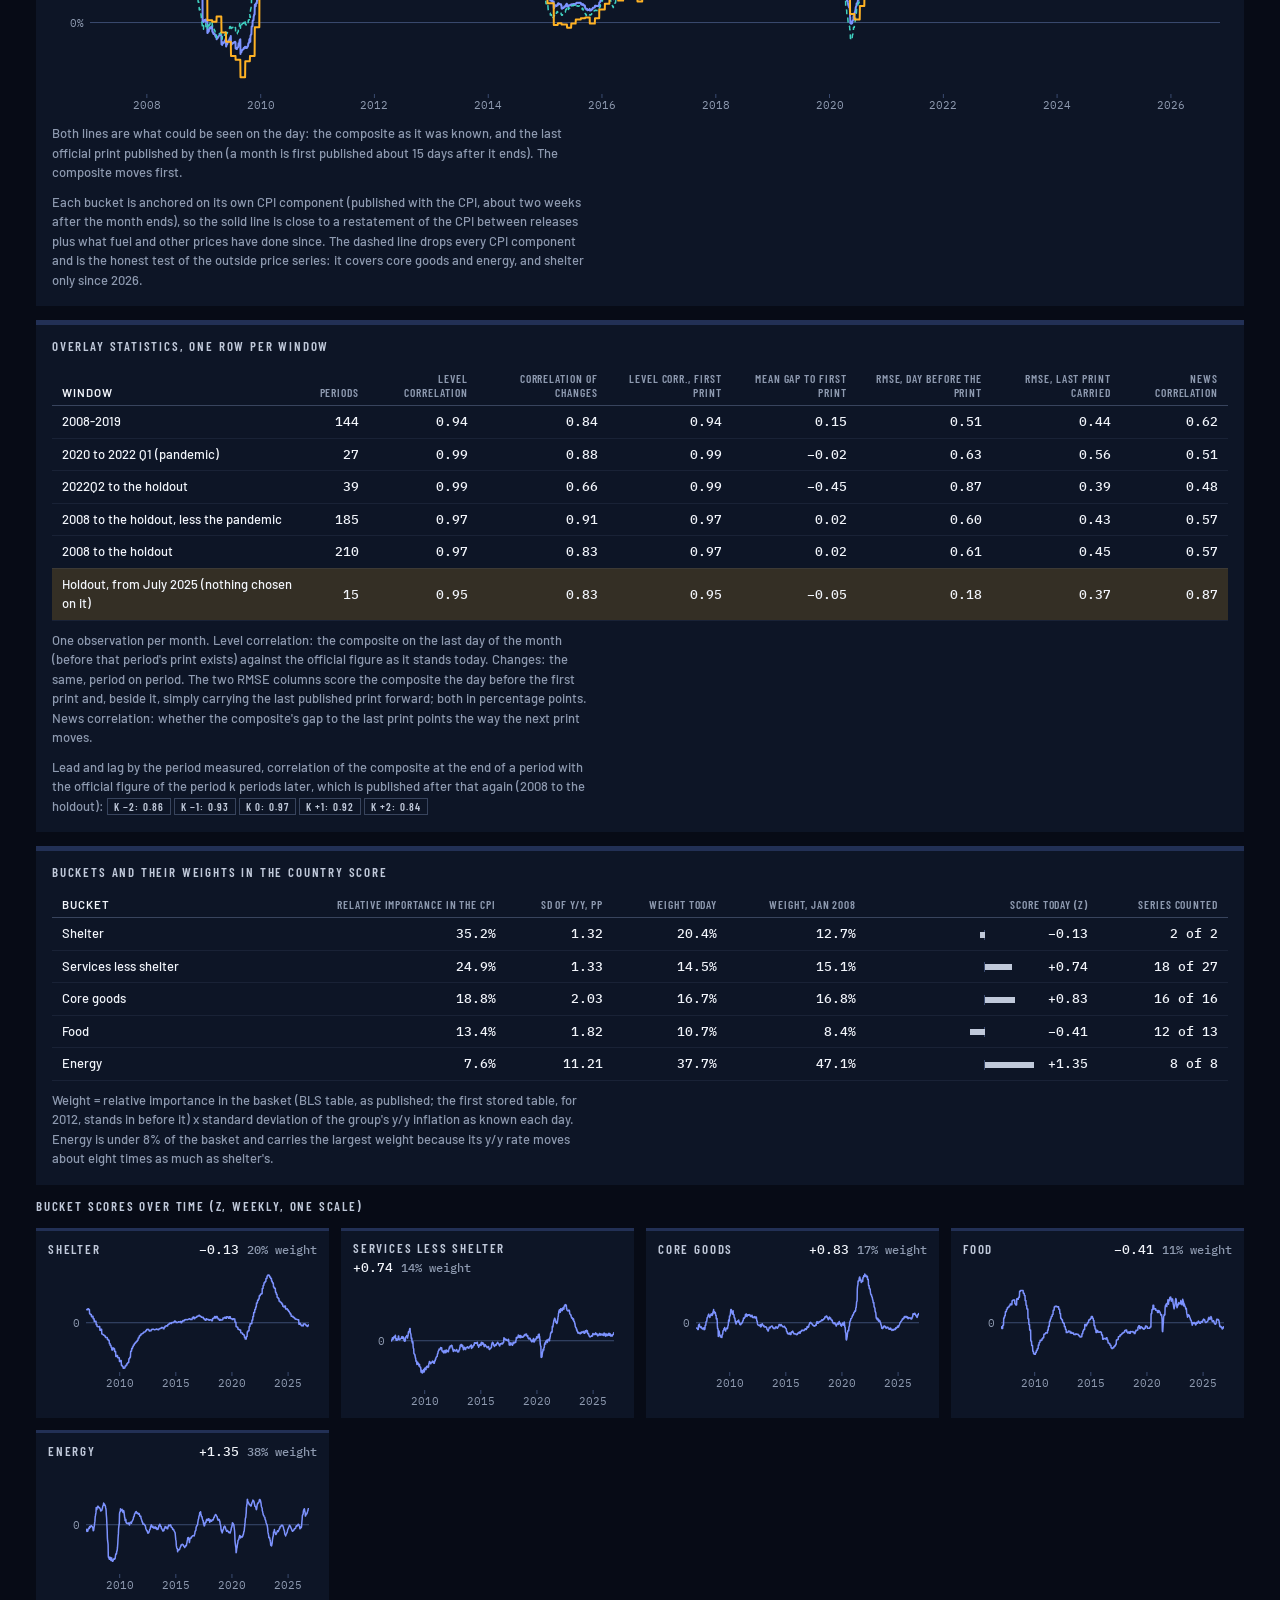
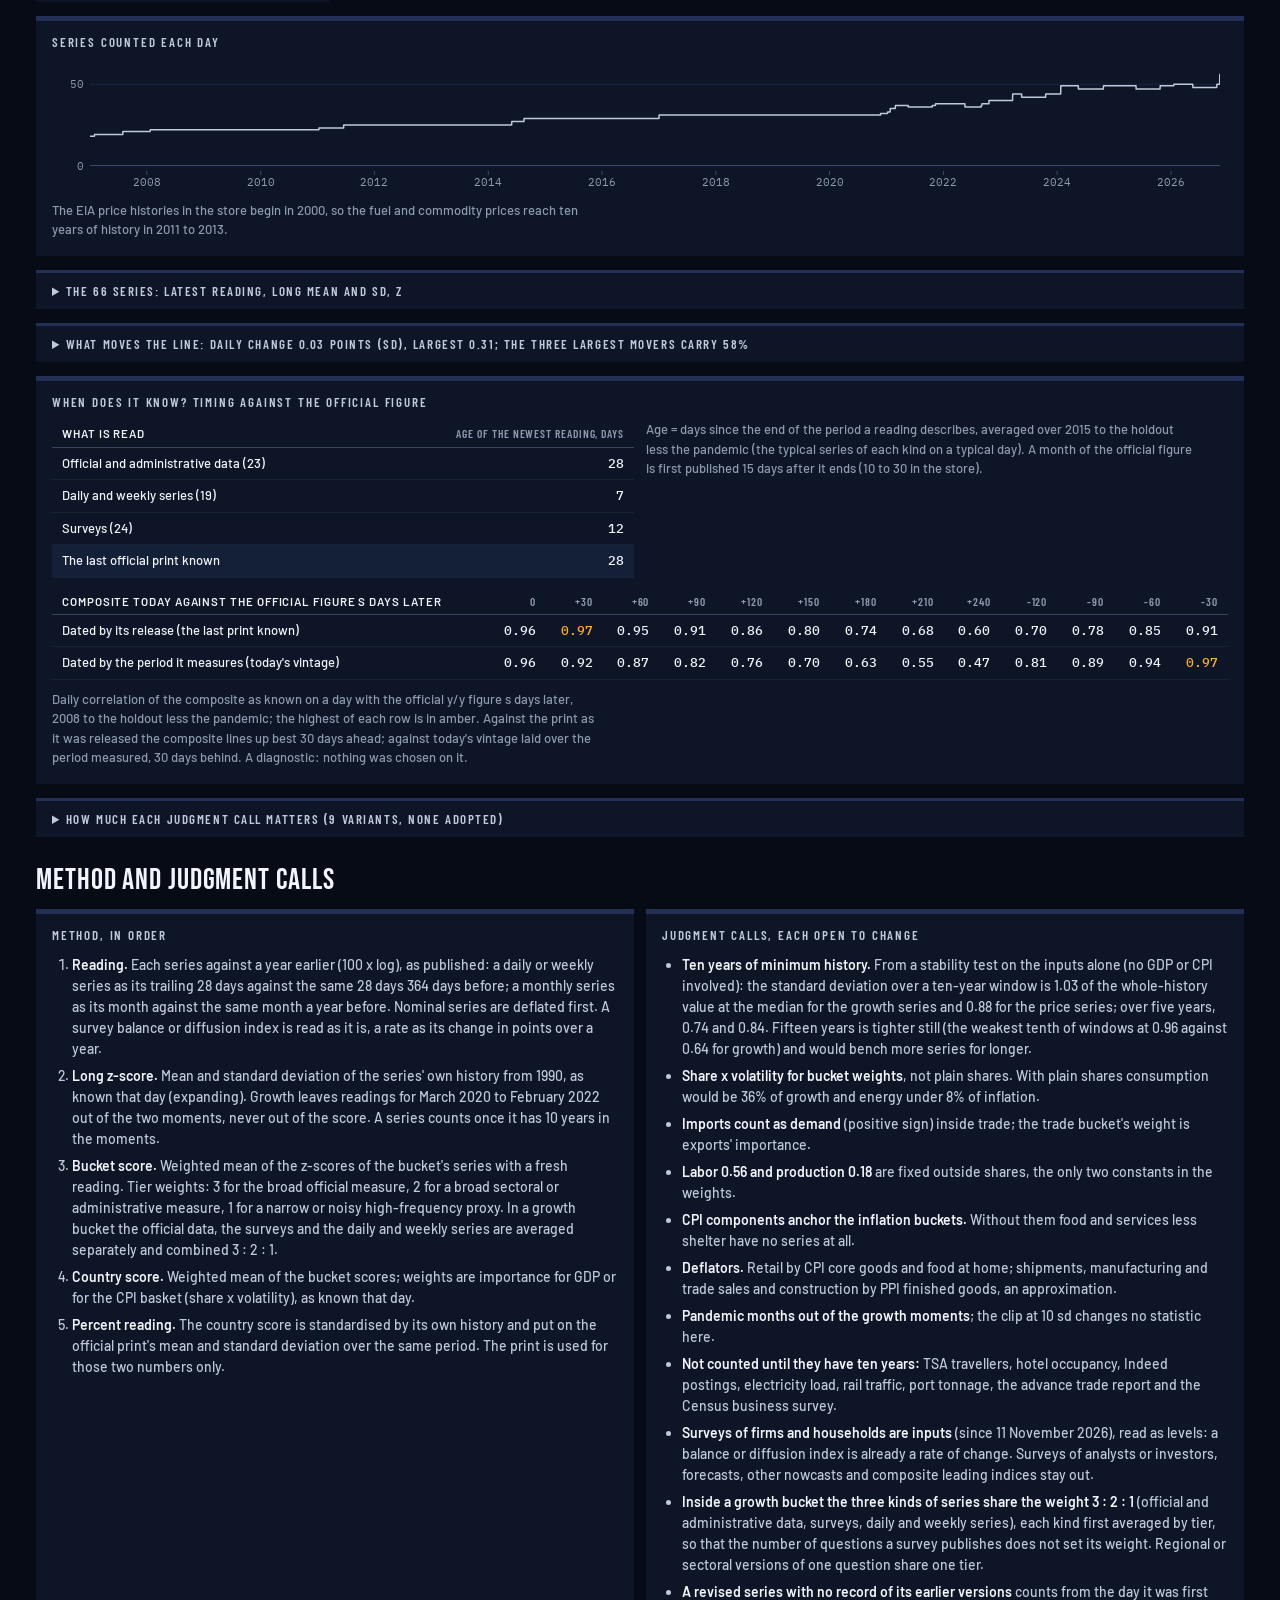
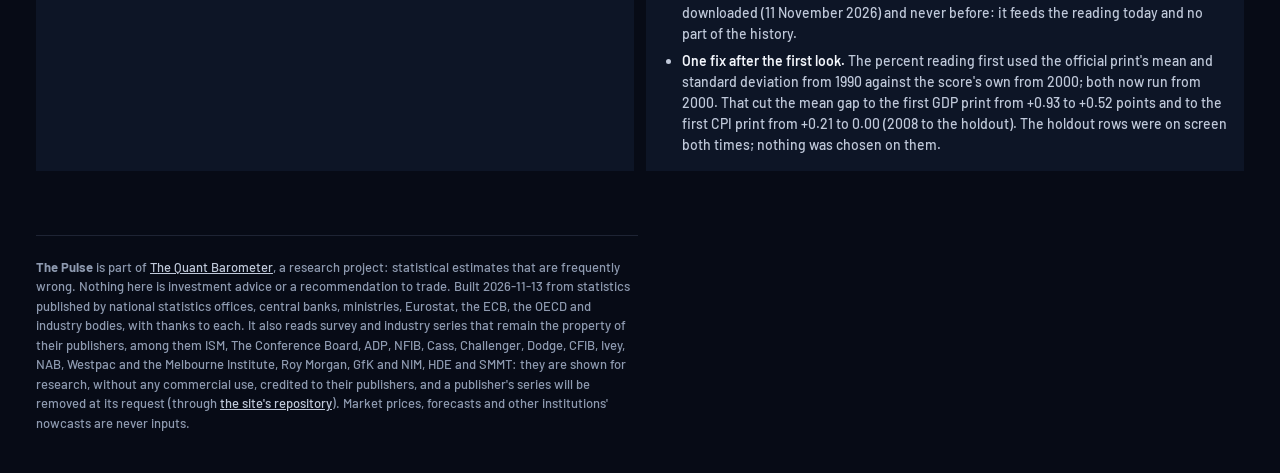
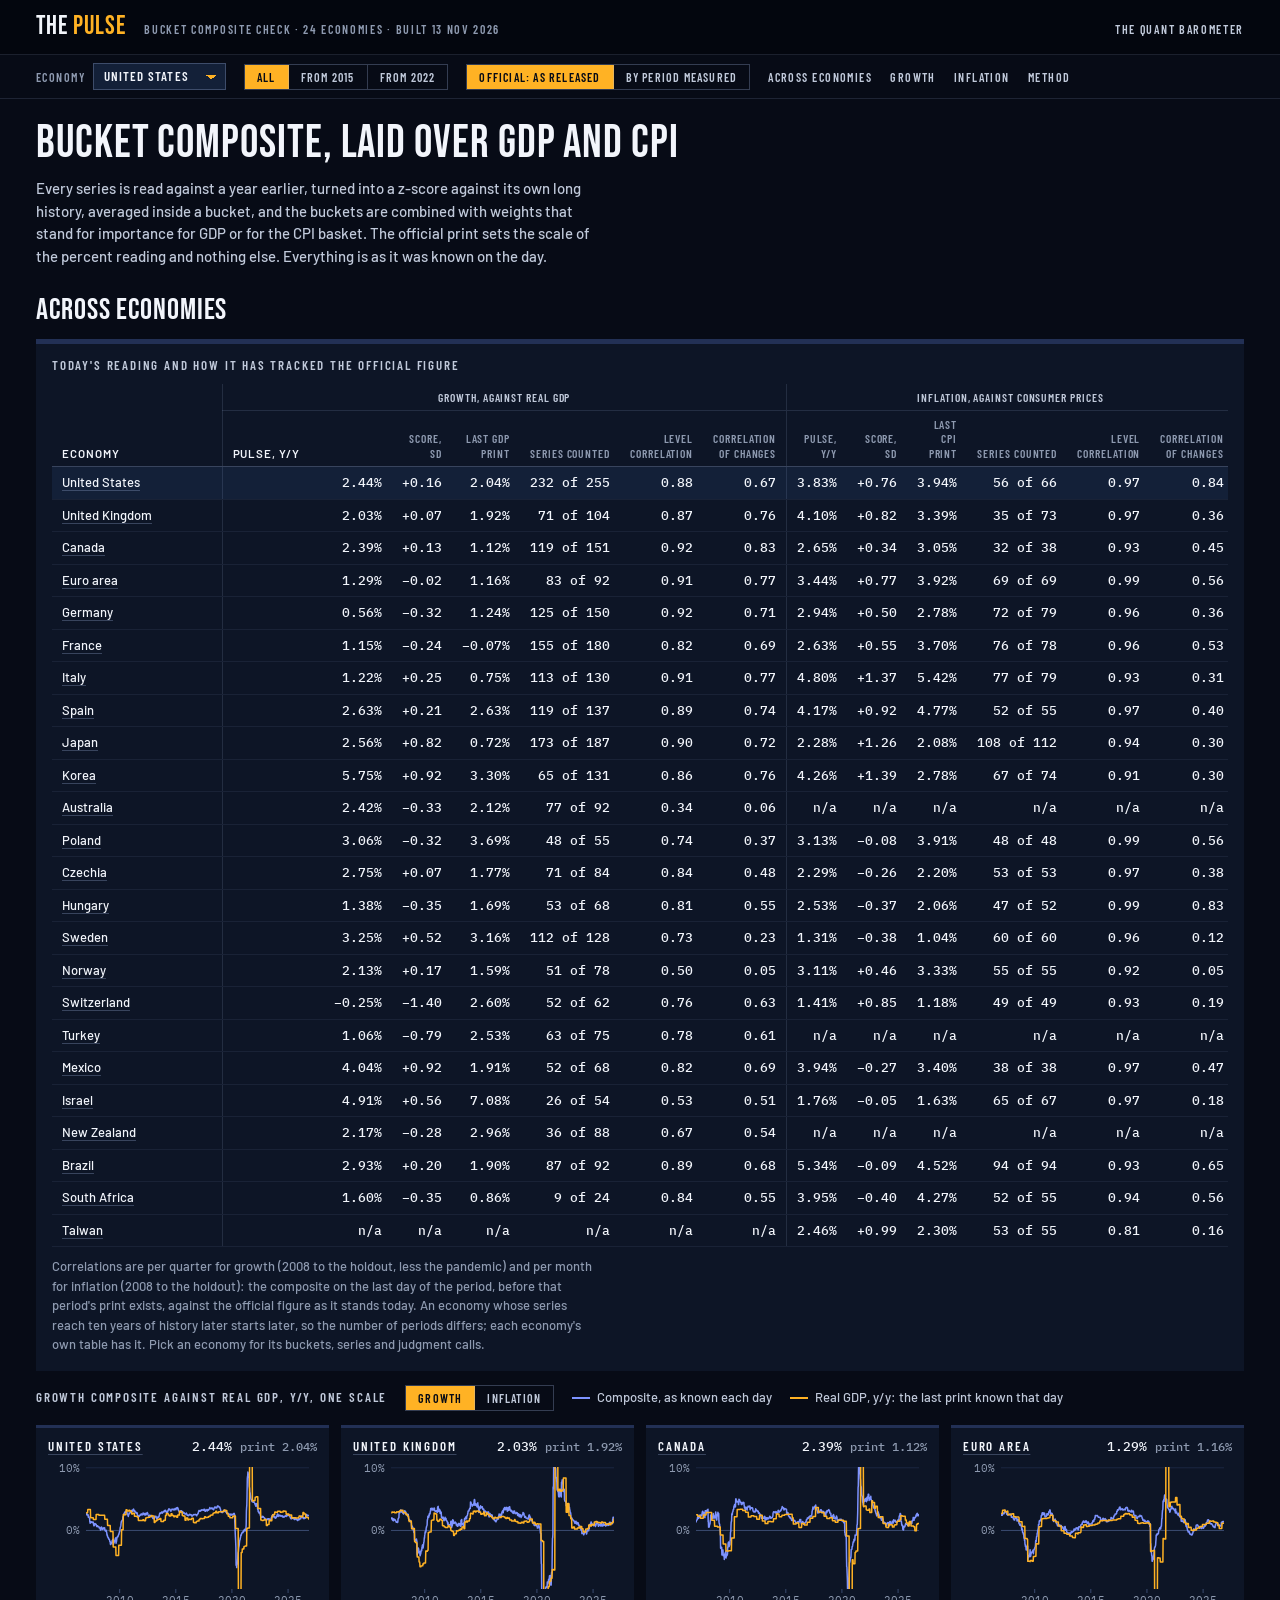
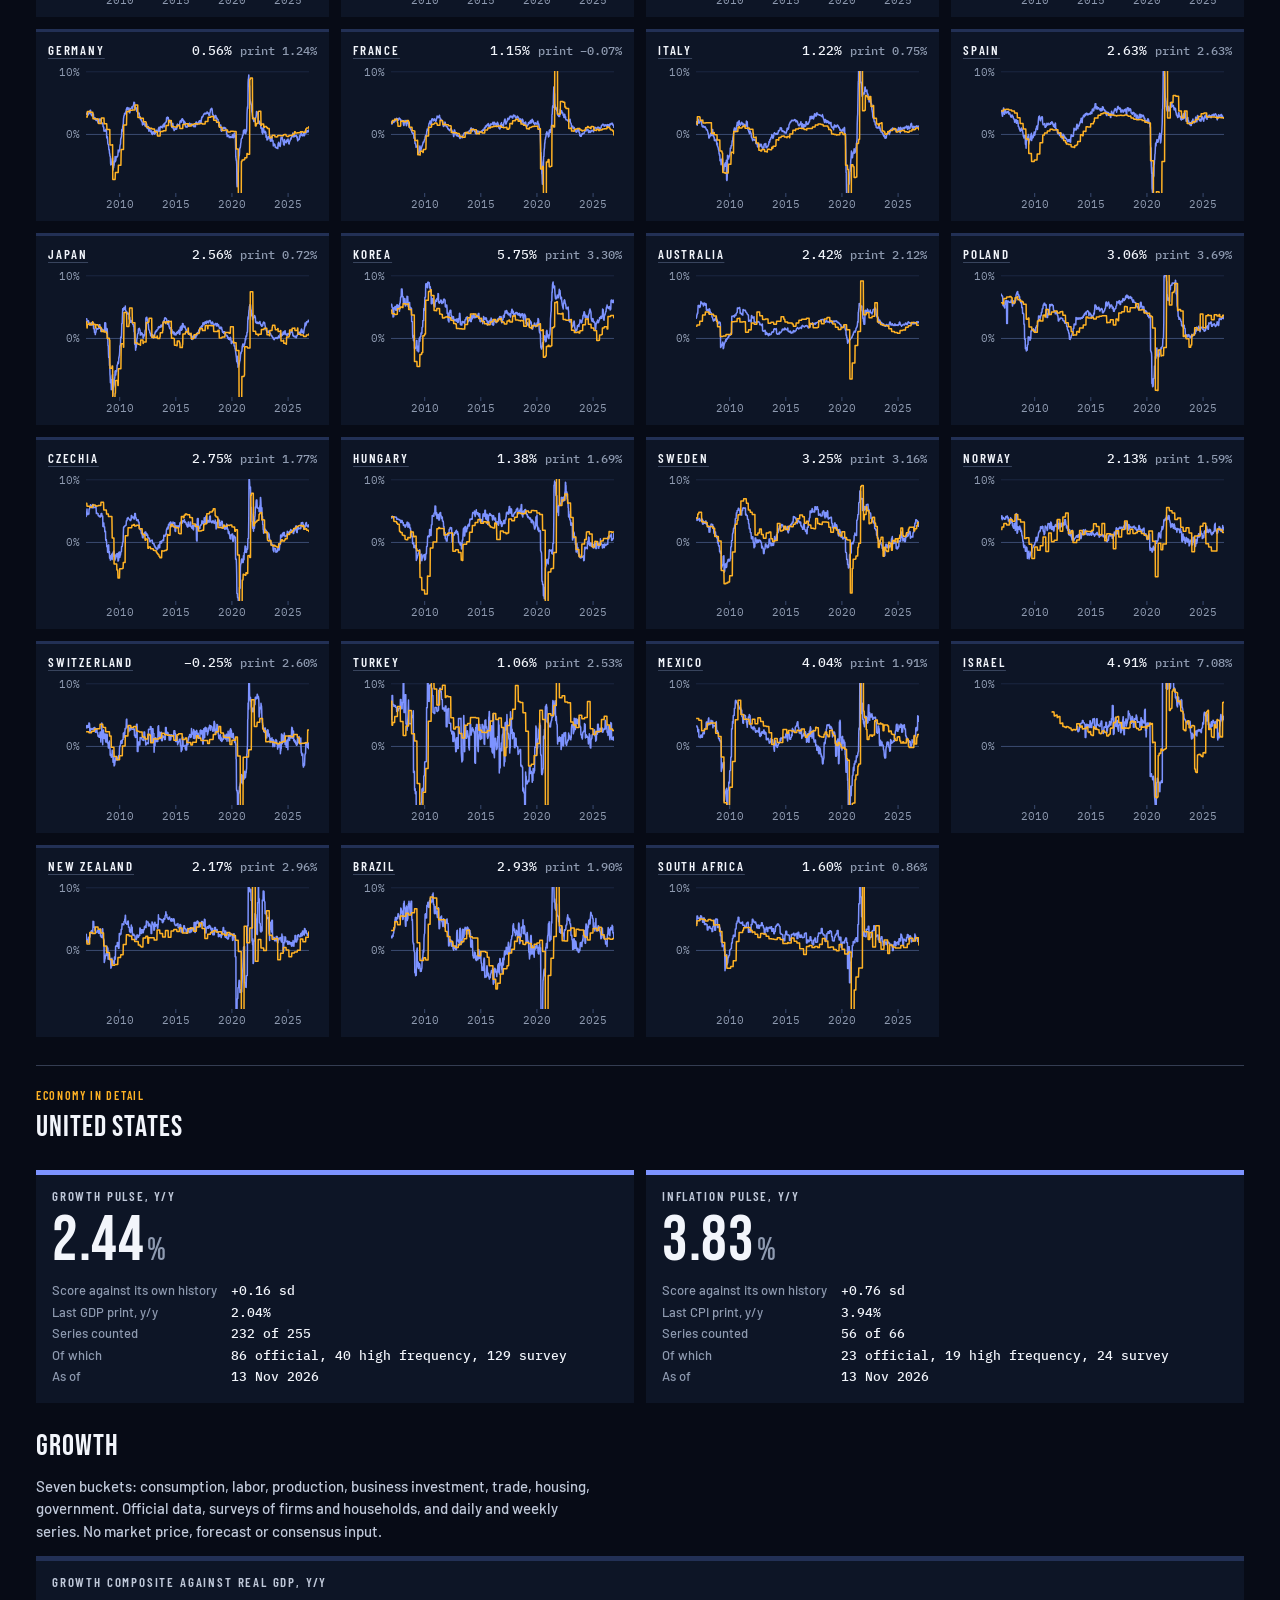
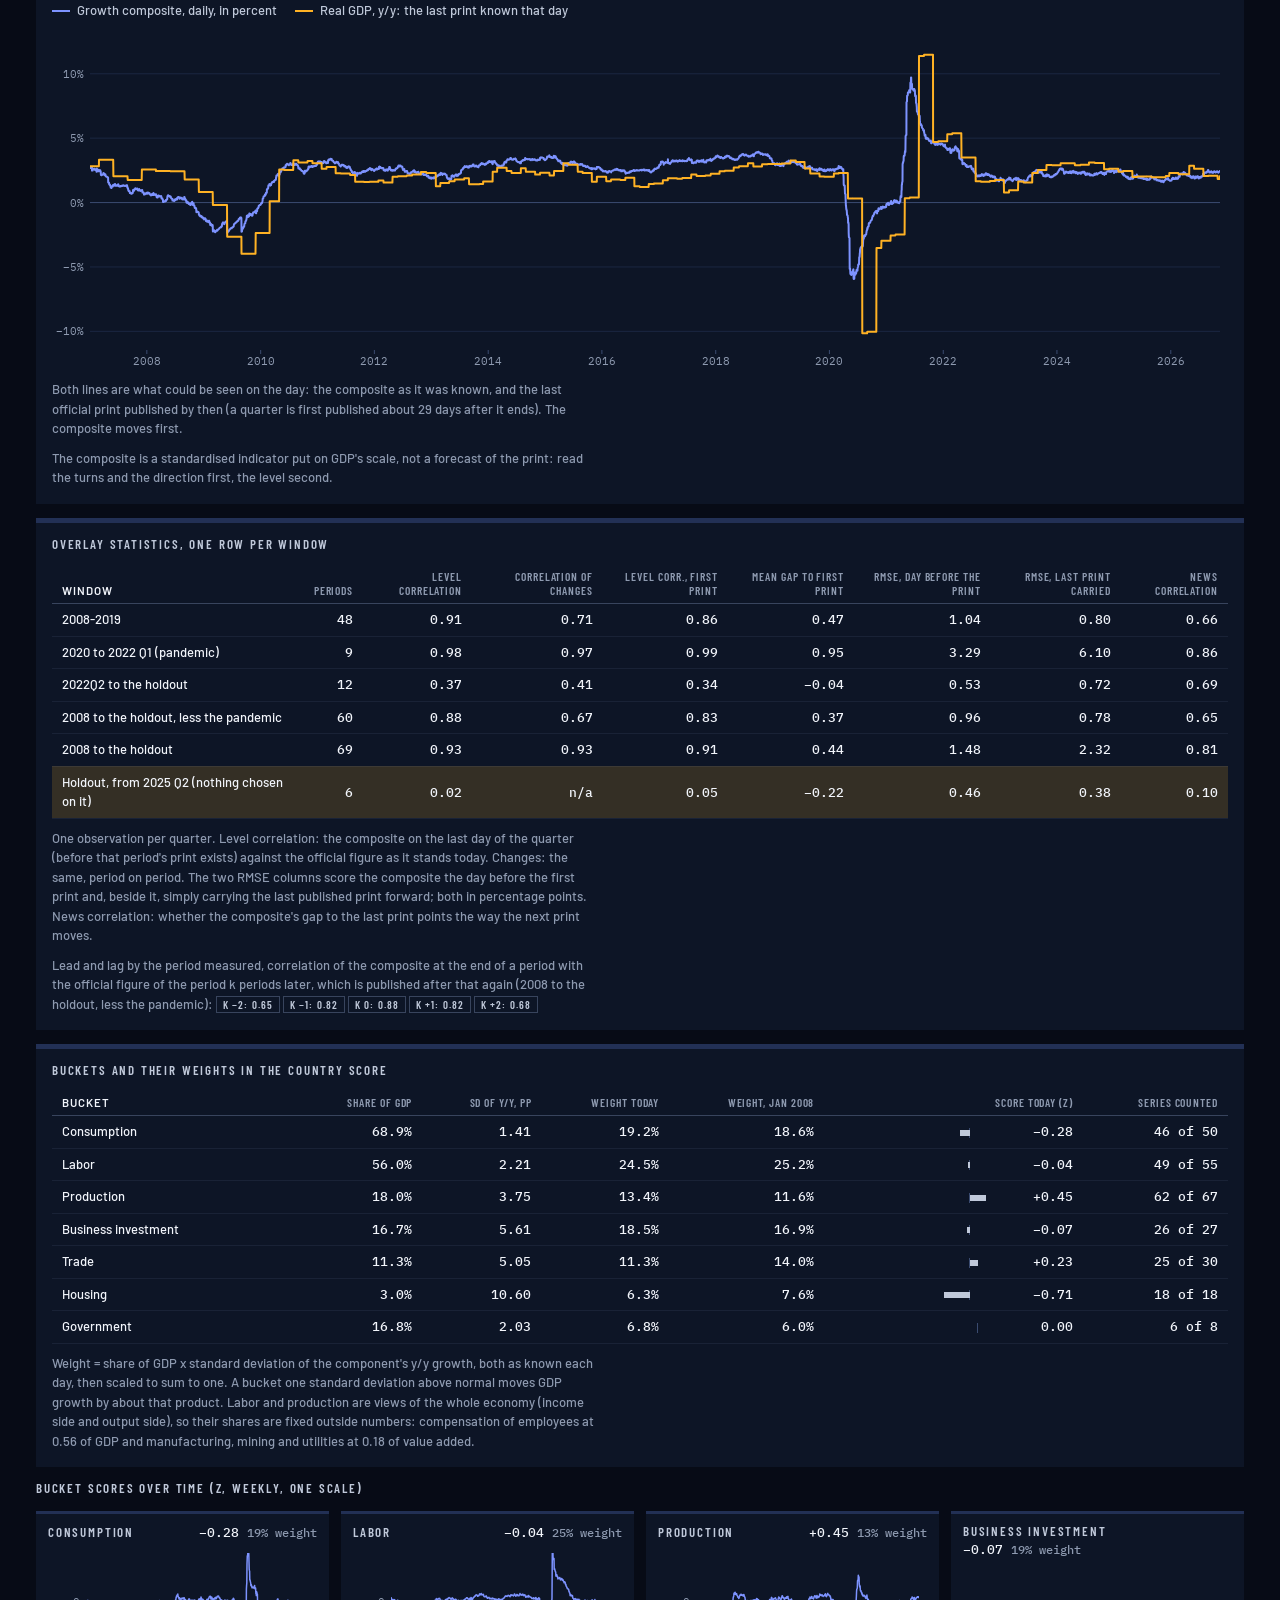
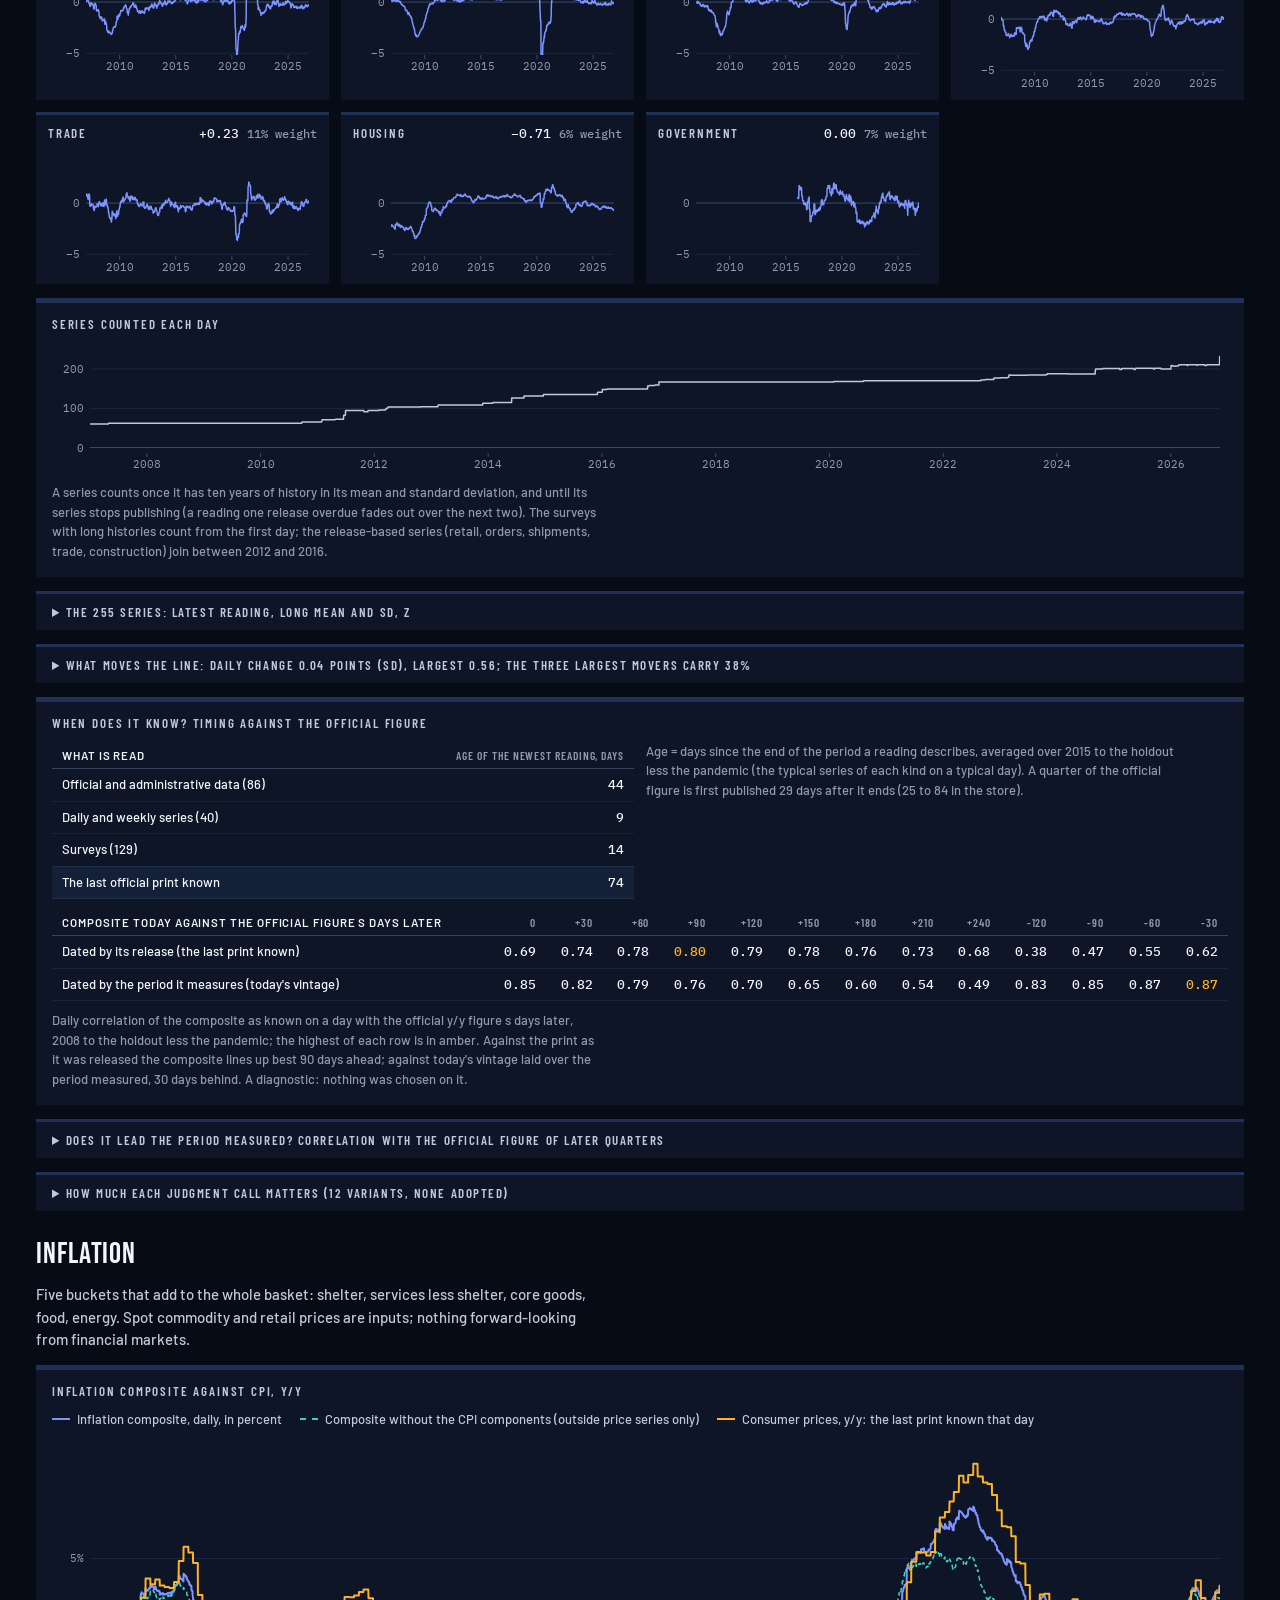
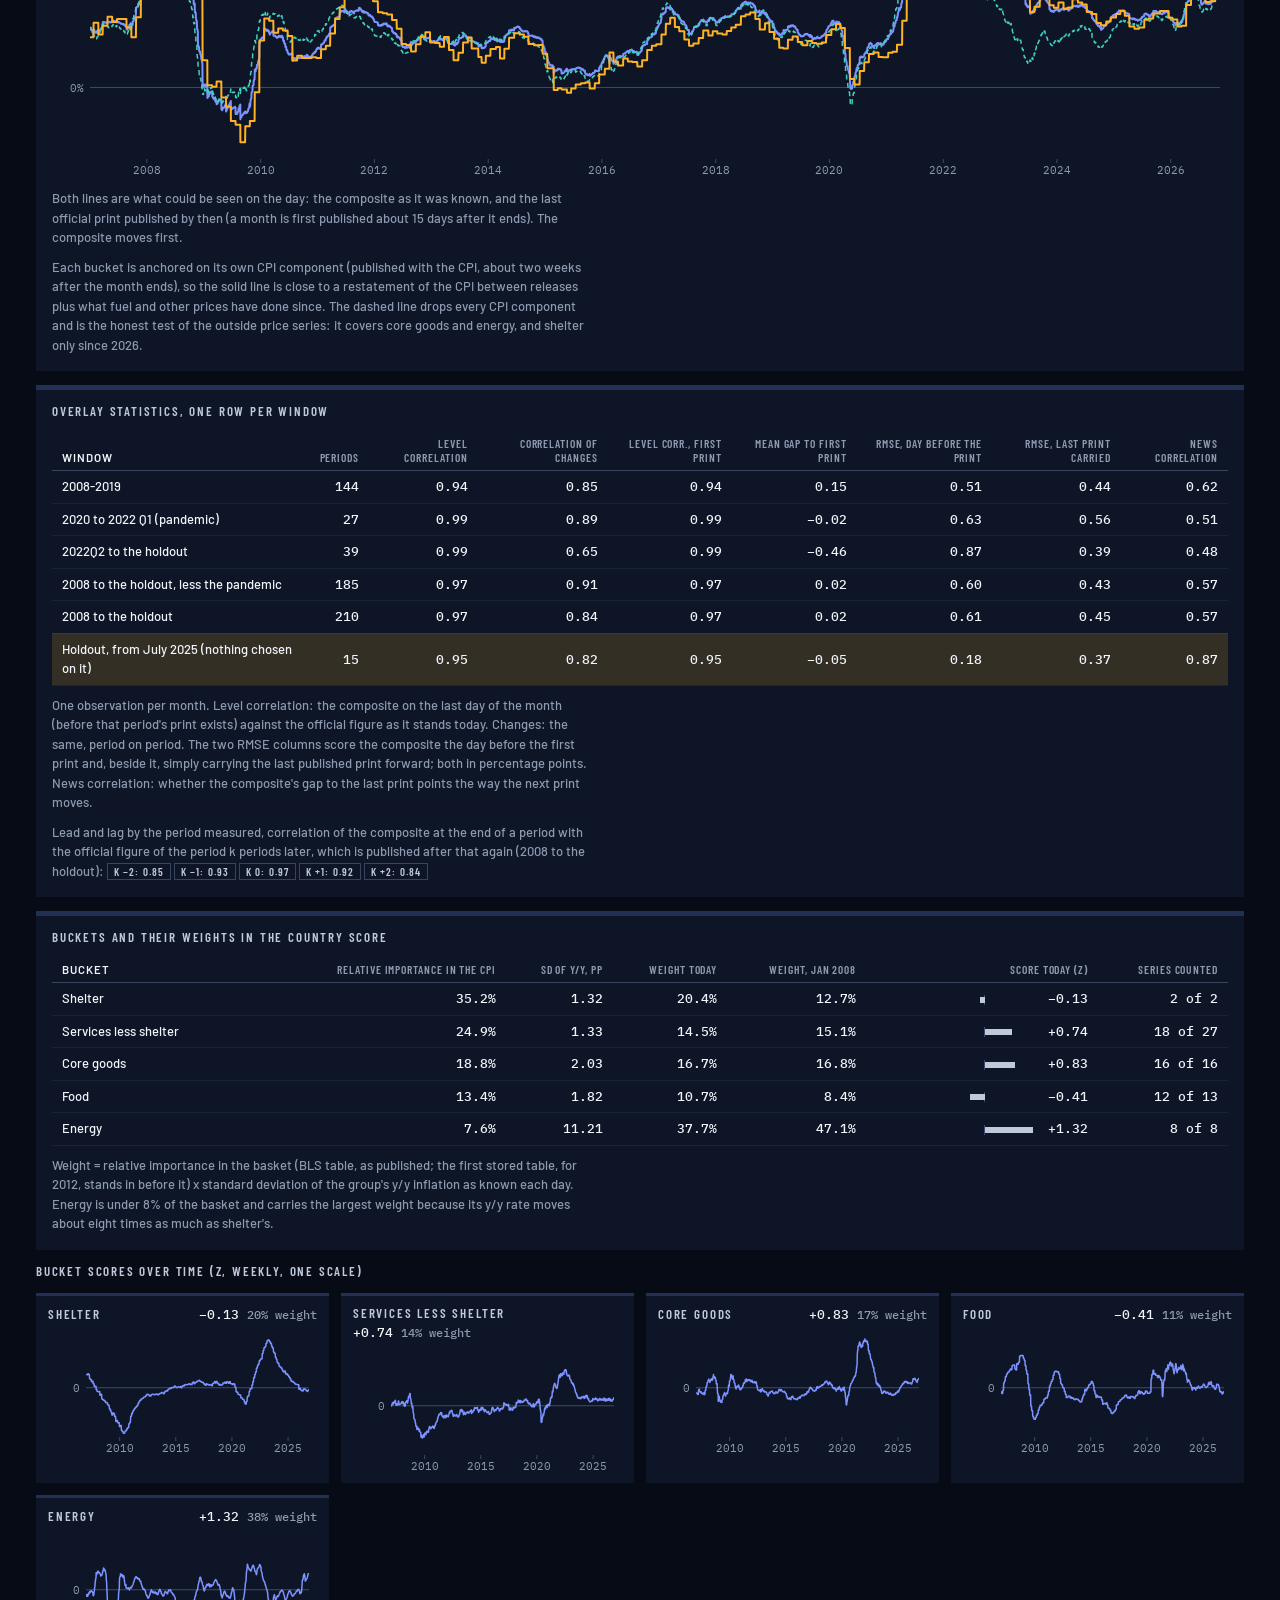
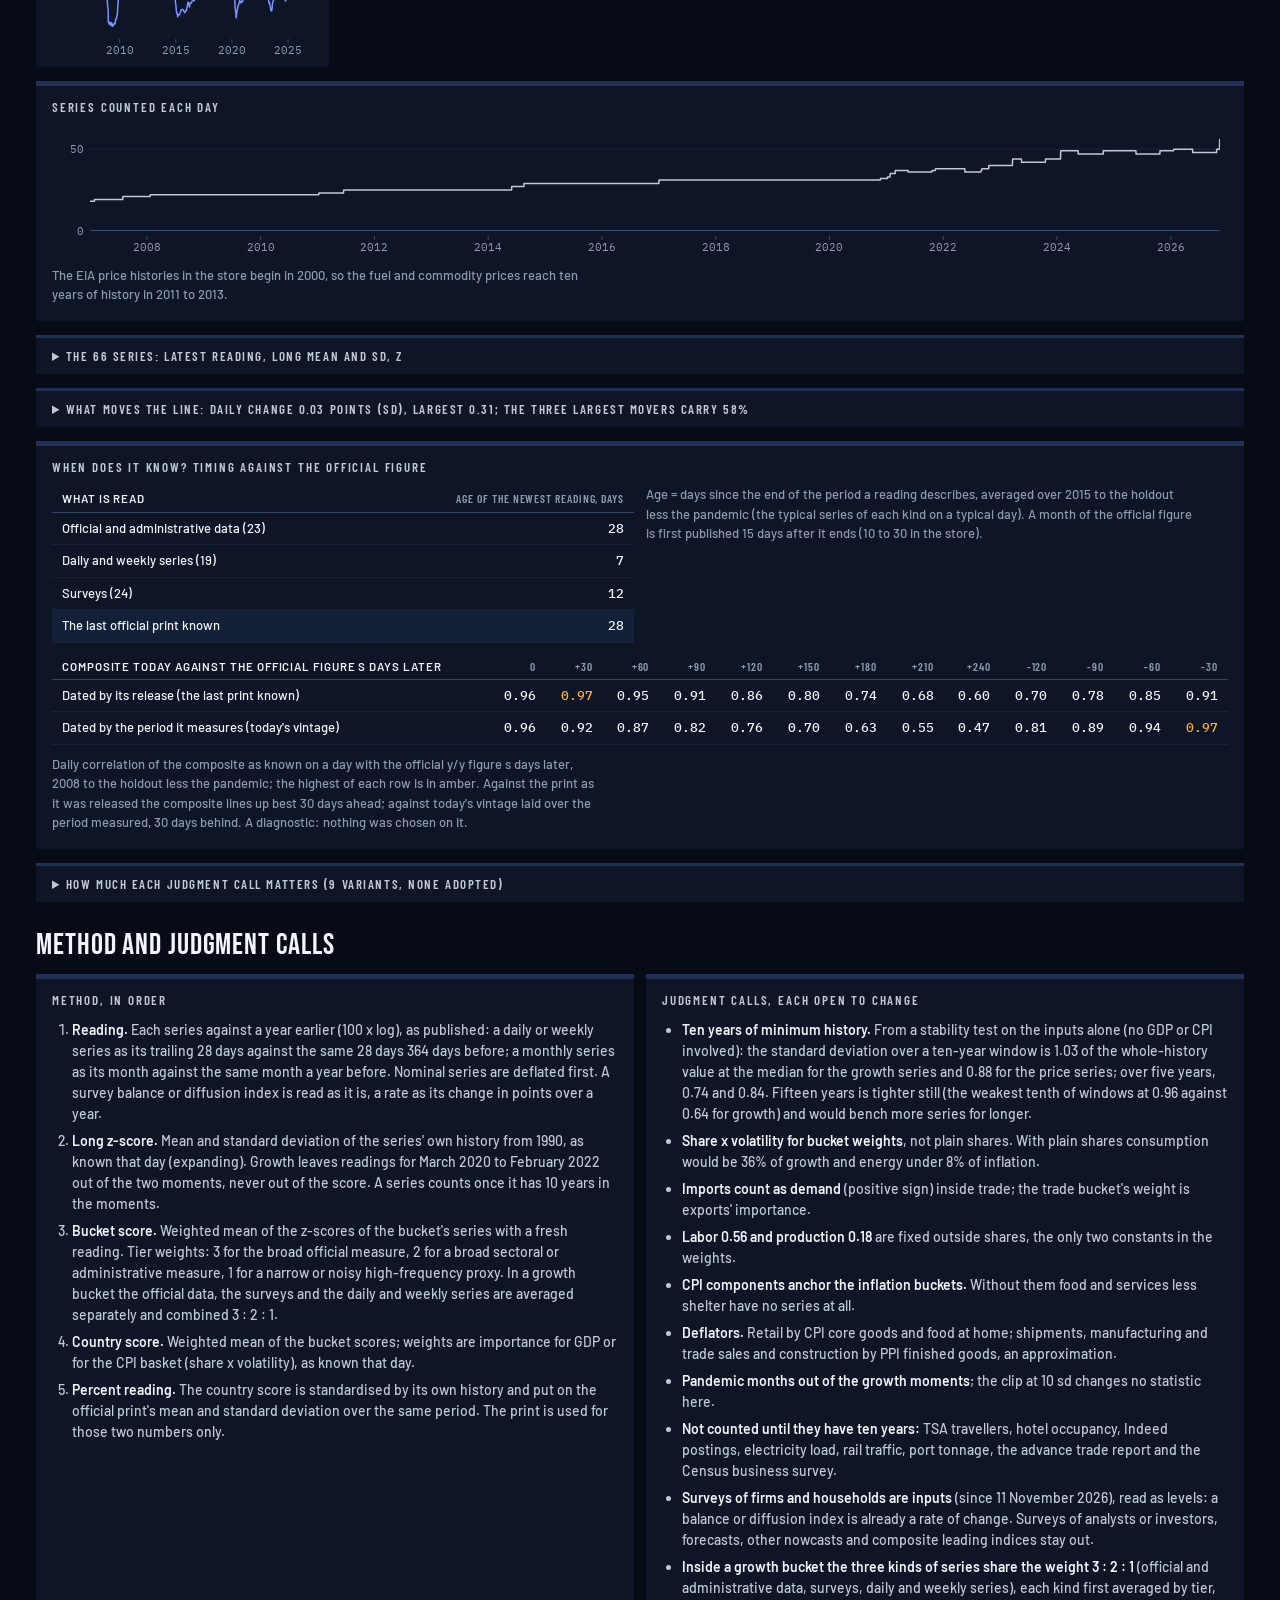
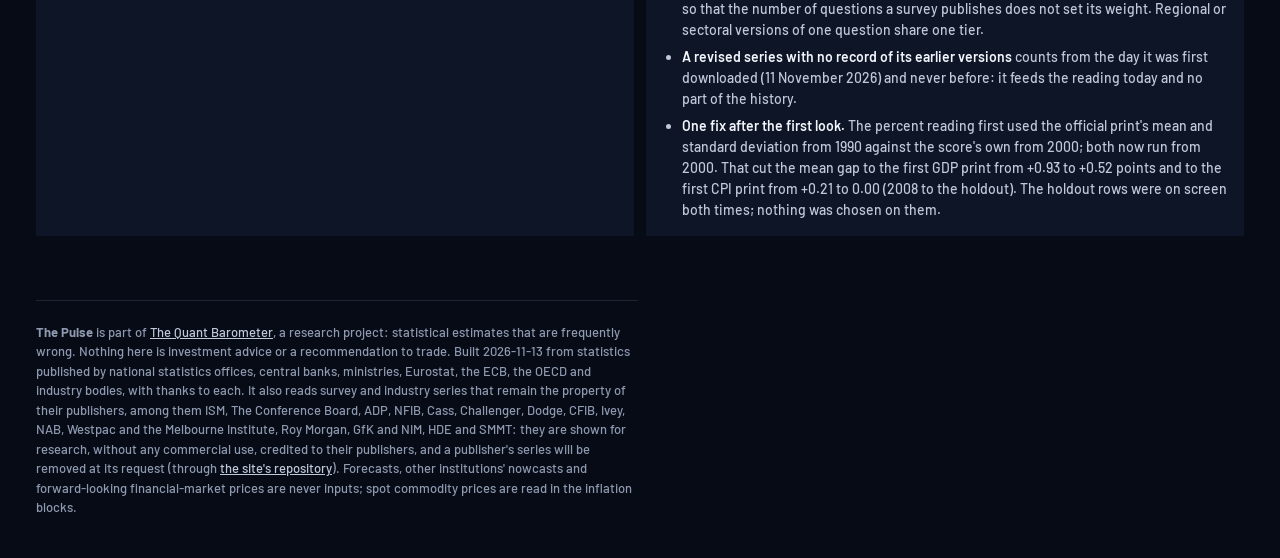
